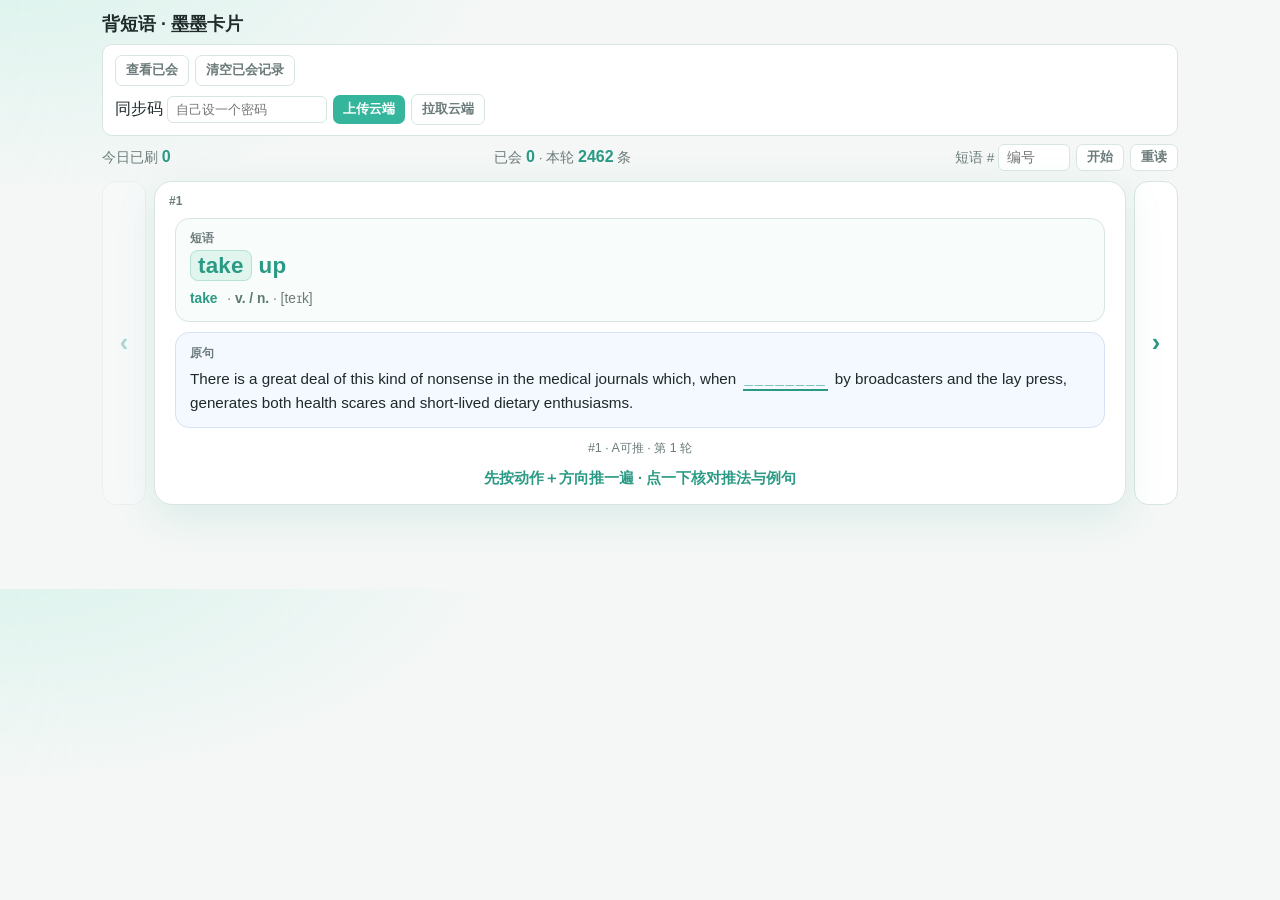
==== index.html @ bed79b13 "Make example-sentence blanks always visible and repair guide spans. Replace empty underline blanks w" ====
<!DOCTYPE html>
<html lang="zh-CN" data-layout-rev="blank-visible-v1">
<head>
<meta charset="UTF-8" />
<meta http-equiv="Cache-Control" content="no-cache, no-store, must-revalidate" />
<meta http-equiv="Pragma" content="no-cache" />
<meta name="app-layout" content="blank-visible-v1" />
<meta name="viewport" content="width=device-width, initial-scale=1" />
<title>背短语 · 墨墨卡片</title>
<style>
  :root {
    --bg: #f4f7f6;
    --card: #fff;
    --teal: #36b59d;
    --teal-dark: #2a9a85;
    --text: #1f2a2a;
    --muted: #6b7a7a;
    --line: #d7e6e1;
    --danger: #d96b5c;
    --ok-bg: #e8f6f2;
  }
  * { box-sizing: border-box; }
  body {
    margin: 0;
    font-family: "Segoe UI", "Microsoft YaHei", sans-serif;
    color: var(--text);
    background:
      radial-gradient(1000px 500px at 0% -10%, #d9f3ec 0%, transparent 50%),
      var(--bg);
  }
  .wrap { max-width: 1100px; margin: 0 auto; padding: 12px 12px 72px; }
  header { display: flex; justify-content: space-between; gap: 10px; align-items: flex-end; margin-bottom: 8px; }
  h1 { margin: 0; font-size: 1.1rem; }
  .sub { color: var(--muted); font-size: 0.8rem; margin-top: 2px; }
  .stats { text-align: right; font-size: 0.8rem; color: var(--muted); line-height: 1.4; }
  .stats b { color: var(--teal-dark); }
  .panel {
    background: var(--card);
    border: 1px solid var(--line);
    border-radius: 10px;
    padding: 10px 12px;
    margin-bottom: 8px;
  }
  .row { display: flex; flex-wrap: wrap; gap: 6px; align-items: center; }
  input[type=number] {
    width: 72px; padding: 5px 8px; border: 1px solid var(--line);
    border-radius: 6px; font-size: 0.85rem;
  }
  button {
    appearance: none; border: 0; border-radius: 7px; padding: 6px 10px;
    font-weight: 700; font-family: inherit; cursor: pointer; font-size: 0.8rem;
  }
  .btn-primary { background: var(--teal); color: #fff; }
  .btn-primary:hover { background: var(--teal-dark); }
  .btn-ghost { background: #fff; border: 1px solid var(--line); color: var(--muted); }
  .btn-danger { background: #f8e8e5; color: var(--danger); }
  .btn-ok { background: var(--teal); color: #fff; }
  .hint { color: var(--muted); font-size: 0.78rem; margin-top: 6px; line-height: 1.4; }
  .auto-bak {
    display: inline-flex; align-items: center; gap: 4px;
    font-size: 0.78rem; color: var(--muted); font-weight: 600;
  }
  .auto-bak input { width: 14px; height: 14px; accent-color: var(--teal); }
  .btn-restore {
    background: #fff; border: 1px solid var(--teal); color: var(--teal-dark);
    padding: 3px 8px; font-size: 0.75rem; border-radius: 6px; font-weight: 700;
  }

  .list { display: flex; flex-direction: column; gap: 3px; }
  .item {
    display: grid;
    grid-template-columns: 36px minmax(140px, 22%) minmax(72px, 10%) 28px 1fr;
    gap: 8px;
    align-items: center;
    background: var(--card);
    border: 1px solid var(--line);
    border-radius: 8px;
    padding: 5px 8px;
    min-height: 0;
    cursor: pointer;
  }
  .item.known-mark { background: var(--ok-bg); border-color: #b9e2d6; }
  .num { color: var(--teal-dark); font-weight: 700; font-size: 0.85rem; }
  .word-block { min-width: 0; }
  .word { font-size: 0.98rem; font-weight: 750; color: var(--teal-dark); line-height: 1.2; }
  .phonetic { color: var(--muted); font-size: 0.75rem; line-height: 1.2; margin-top: 1px; white-space: nowrap; overflow: hidden; text-overflow: ellipsis; }
  .pos {
    display: inline-block; padding: 1px 7px; border-radius: 999px;
    background: #e8f6f2; color: var(--teal-dark); font-size: 0.75rem; font-weight: 600;
    white-space: nowrap;
  }
  .meaning {
    margin: 0; padding: 4px 8px; border-radius: 6px;
    border: 1px dashed var(--line); background: #fbfdfc; color: var(--muted);
    cursor: pointer; user-select: none; font-size: 0.86rem; line-height: 1.3;
    min-height: 28px; display: flex; align-items: center;
  }
  .meaning:hover { border-color: var(--teal); }
  .meaning.open {
    border-style: solid; border-color: #f0d2a0; background: #fff8ec; color: var(--text);
    flex-direction: column; align-items: flex-start; gap: 2px;
  }
  .meaning .pos-line, .card-meaning .pos-line { display: block; line-height: 1.35; }
  .meaning .pos-v, .card-meaning .pos-v { color: #d64545; font-weight: 650; }      /* 动 红 */
  .meaning .pos-n, .card-meaning .pos-n { color: #1f9d55; font-weight: 650; }      /* 名 绿 */
  .meaning .pos-adj, .card-meaning .pos-adj { color: #c99700; font-weight: 650; }  /* 形 黄 */
  .meaning .pos-adv, .card-meaning .pos-adv { color: #6b5ce7; font-weight: 650; }  /* 副 */
  .meaning .pos-other, .card-meaning .pos-other { color: var(--text); }
  .check {
    display: flex; align-items: center; justify-content: center;
  }
  .check input { width: 16px; height: 16px; accent-color: var(--teal); cursor: pointer; margin: 0; }

  .footer-bar {
    position: fixed; left: 0; right: 0; bottom: 0;
    background: rgba(255,255,255,0.95); border-top: 1px solid var(--line);
    backdrop-filter: blur(8px); padding: 8px 12px;
  }
  .footer-inner {
    max-width: 1100px; margin: 0 auto;
    display: flex; flex-wrap: wrap; gap: 8px; align-items: center; justify-content: space-between;
  }
  .footer-inner .left { color: var(--muted); font-size: 0.82rem; }
  .footer-inner .left b { color: var(--teal-dark); }
  .empty { text-align: center; color: var(--muted); padding: 28px 12px; font-size: 0.9rem; }

  @media (max-width: 720px) {
    .item {
      grid-template-columns: 28px 1fr 28px;
      grid-template-areas:
        "num word check"
        "pos pos pos"
        "mean mean mean";
    }
    .num { grid-area: num; }
    .word-block { grid-area: word; }
    .pos { grid-area: pos; }
    .check { grid-area: check; }
    .meaning { grid-area: mean; margin-top: 2px; }
  }

  .card-mode { margin-bottom: 12px; }
  .card-top {
    display: flex; align-items: center; justify-content: space-between;
    margin-bottom: 10px; font-size: 0.85rem; color: var(--muted);
  }
  .card-top b { color: var(--teal-dark); font-size: 1rem; }
  .card-stage {
    display: grid; grid-template-columns: 44px 1fr 44px; gap: 8px; align-items: center;
  }
  .card-stage[hidden] { display: none; }
  .card-nav {
    height: 100%; min-height: 120px; border-radius: 14px; font-size: 1.6rem; line-height: 1;
    background: #fff; border: 1px solid var(--line); color: var(--teal-dark);
  }
  .card-nav:hover:not(:disabled) { border-color: var(--teal); background: var(--ok-bg); }
  .card-nav:disabled { opacity: 0.35; cursor: default; }
  .flash-card {
    background: var(--card);
    border-radius: 18px;
    border: 1px solid var(--line);
    box-shadow: 0 12px 40px rgba(42, 154, 133, 0.12);
    min-height: 280px;
    padding: 28px 16px 16px;
    display: flex; flex-direction: column; align-items: stretch; justify-content: flex-start;
    cursor: pointer; user-select: none;
    position: relative;
  }
  .phrase-card-body { width: 100%; text-align: left; padding: 8px 4px 0; display: flex; flex-direction: column; gap: 10px; }
  .card-pair-row {
    display: grid;
    grid-template-columns: 1fr;
    gap: 10px;
    align-items: stretch;
  }
  .flash-card.revealed .card-pair-row {
    grid-template-columns: minmax(0, 1fr) minmax(0, 1fr) !important;
  }
  .card-pair-en, .card-pair-zh {
    padding: 12px 14px; border-radius: 14px;
    min-width: 0;
  }
  .card-pair-en {
    background: #f8fcfa; border: 1px solid var(--line);
  }
  .card-pair-sentence .card-pair-en {
    background: #f4f8ff; border: 1px solid #d5e2f5;
  }
  .card-pair-en .label, .card-pair-zh .label {
    display: block; margin-bottom: 4px; font-size: 0.72rem; font-weight: 700;
    letter-spacing: 0.04em; color: var(--muted);
  }
  .card-phrase-en {
    font-size: clamp(1.05rem, 3.8vw, 1.4rem); font-weight: 750; color: var(--teal-dark);
    line-height: 1.45;
  }
  .card-phrase-en .phrase-line {
    margin: 0; letter-spacing: 0.01em;
    word-spacing: 0.02em;
  }
  .card-phrase-en .phrase-head {
    display: inline; padding: 2px 7px; margin: 0;
    border-radius: 8px; background: #dff5ee; border: 1px solid #b9e2d6;
  }
  .card-phrase-en .phrase-head-word { font-weight: 800; color: var(--teal-dark); }
  .card-phrase-pos {
    margin-top: 8px; font-size: 0.86rem; line-height: 1.35; color: var(--muted);
  }
  .card-phrase-pos .pos-phonetic { color: var(--muted); font-weight: 500; }
  .card-phrase-pos:empty { display: none; margin: 0; }
  .card-phrase-pos .pos-word { font-weight: 700; color: var(--teal-dark); margin-right: 6px; }
  .card-phrase-pos .pos-tag { font-weight: 600; color: #5a7a72; }
  .card-phrase-pos .pos-hint { font-weight: 500; color: var(--muted); }
  .card-pair-zh { display: none; font-size: 1.02rem; line-height: 1.5; color: var(--text); }
  .flash-card.revealed .card-pair-zh { display: block; }
  .card-phrase-zh { background: #fff8ec; border: 1px solid #f0d2a0; }
  .card-sentence-zh { background: #eef4ff; border: 1px solid #d5e2f5; }
  .card-phrase-zh p, .card-sentence-zh p, .card-phrase-tip p, .card-phrase-source p { margin: 0; }
  .card-phrase-tip {
    padding: 12px 14px; border-radius: 14px;
    font-size: 0.98rem; line-height: 1.5; color: var(--text);
    background: #f3faf6; border: 1px solid #cfe6d9;
  }
  .card-phrase-tip[hidden] { display: none; }
  .card-phrase-tip .label {
    display: block; margin-bottom: 4px; font-size: 0.72rem; font-weight: 700;
    letter-spacing: 0.04em; color: var(--muted);
  }
  .card-phrase-sub { margin-top: 2px; font-size: 0.78rem; color: var(--muted); text-align: center; }
  .card-phrase-source {
    font-size: 0.95rem; line-height: 1.55; color: var(--text);
  }
  .card-phrase-source[hidden] { display: none; }
  @media (max-width: 560px) {
    .card-pair-en, .card-pair-zh { padding: 10px; }
    .card-phrase-en { font-size: clamp(0.95rem, 3.6vw, 1.15rem); }
    .card-pair-zh { font-size: 0.95rem; }
    .flash-card.revealed .card-pair-row {
      grid-template-columns: minmax(0, 1fr) minmax(0, 1fr) !important;
      gap: 8px;
    }
  }
  .recall-blank {
    display: inline-block;
    margin: 0 3px;
    padding: 0 1px 1px;
    min-width: 4.5em;
    border-bottom: 2px solid var(--teal-dark);
    color: var(--teal-dark);
    font-weight: 700;
    letter-spacing: 0.12em;
    line-height: 1.2;
    vertical-align: baseline;
    white-space: nowrap;
  }
  .recall-phrase { color: #d64545; font-weight: 750; }
  .card-recall-mask { color: var(--muted); letter-spacing: 0.08em; font-weight: 700; }
  .flash-card.recall-say .card-hint,
  .flash-card.recall-sentence .card-hint {
    color: var(--teal-dark); font-weight: 700; font-size: 0.92rem;
  }
  .flash-card .card-num {
    position: absolute; top: 12px; left: 14px; font-size: 0.75rem; color: var(--muted); font-weight: 700;
  }
  .flash-card .card-word-head { width: 100%; margin-bottom: 0; }
  .flash-card .card-word {
    font-size: clamp(1.8rem, 6vw, 2.4rem); font-weight: 800; color: var(--teal-dark); line-height: 1.15;
  }
  .flash-card .card-phonetic { margin-top: 8px; color: var(--muted); font-size: 0.95rem; }
  .flash-card .card-pos {
    margin-top: 8px; display: inline-block; padding: 2px 10px; border-radius: 999px;
    background: #e8f6f2; color: var(--teal-dark); font-size: 0.8rem; font-weight: 600;
  }
  .flash-card .card-phrase-label {
    width: 100%; text-align: left; font-size: 0.78rem; font-weight: 700;
    letter-spacing: 0.04em; color: var(--muted); margin-bottom: 10px;
  }
  .flash-card .card-phrase-item {
    width: 100%; box-sizing: border-box;
    padding: 12px 14px; border-radius: 12px; border: 1px solid var(--line);
    background: #f8fcfa; font-size: clamp(0.95rem, 3.2vw, 1.1rem); font-weight: 650;
    color: var(--text); line-height: 1.4; text-align: left;
    display: flex; align-items: center; min-height: 100%;
  }
  .flash-card .card-hint { margin-top: 12px; font-size: 0.82rem; color: var(--muted); text-align: center; }
  .card-actions {
    display: grid; grid-template-columns: 1fr 1fr; gap: 8px; margin-top: 14px;
  }
  .card-actions[hidden] { display: none; }
  .card-actions button {
    padding: 12px 8px; border-radius: 12px; font-size: 0.85rem; border: 0;
  }
  .act-vague { background: #fff6e5; color: #b8860b; }
  .act-know { background: #e8f6f2; color: #1a7a66; }
  .card-done {
    text-align: center; padding: 32px 16px; background: var(--card);
    border: 1px dashed var(--line); border-radius: 14px; color: var(--muted);
  }
  .card-done b { display: block; color: var(--teal-dark); font-size: 1.05rem; margin-bottom: 8px; }
  .list-only { display: none !important; }
  body.list-active .list-only { display: revert; }
  body.card-active .list-only,
  body.phrase-active .list-only { display: none !important; }
  body.card-active .footer-bar { display: none !important; }
  #phraseModeBlock { display: none; margin-bottom: 12px; }
  body.phrase-active #phraseModeBlock { display: block; }
  body.phrase-active #cardModeBlock { display: none !important; }
  body.phrase-active .list-only { display: none !important; }
  body.phrase-active .footer-bar { display: none !important; }
  body.phrase-active .panel .phrase-hint { display: block; }
  body.phrase-active .panel > .row { display: none !important; }
  .phrase-hint { display: none; }
  .phrase-section-tabs { display: flex; flex-wrap: wrap; gap: 6px; margin-bottom: 10px; }
  .phrase-section-tabs button {
    padding: 6px 12px; border-radius: 999px; border: 1px solid var(--line);
    background: #fff; color: var(--muted); font-weight: 700; font-size: 0.8rem; cursor: pointer;
  }
  .phrase-section-tabs button.active {
    background: var(--teal); color: #fff; border-color: transparent;
  }
  .phrase-flash .card-word { font-size: clamp(1rem, 4vw, 1.25rem); line-height: 1.45; }
  body.phrase-active .phrase-list-panel.phrase-list-only {
    margin-top: 8px; background: var(--card); border: 1px solid var(--line);
    border-radius: 10px; padding: 12px; max-height: min(70vh, 720px); overflow-y: auto;
  }
  .phrase-list-panel h2 { margin: 0 0 8px; font-size: 0.88rem; color: var(--teal-dark); }
  .phrase-row {
    display: grid; grid-template-columns: 28px 1fr; gap: 8px; padding: 8px 4px;
    border-bottom: 1px solid #eef4f2; font-size: 0.85rem;
  }
  .phrase-row .idx { color: var(--teal-dark); font-weight: 700; }
  .phrase-row .en { font-weight: 650; }
  .phrase-row .zh { color: var(--muted); font-size: 0.76rem; margin-top: 1px; }
</style>

</head>
<body class="card-active">
<script>
(function () {
  try {
    var d = JSON.parse(localStorage.getItem("vocab_batch_v1") || "{}");
    var essay = location.hash === "#phrase" || /(?:^|[?&])mode=phrase(?:&|$)/.test(location.search || "");
    var mode = essay && d.uiMode === "phrase" ? "phrase" : "card";
    var b = document.body;
    b.classList.remove("card-active", "phrase-active", "list-active");
    if (mode === "phrase") b.classList.add("phrase-active");
    else b.classList.add("card-active");
  } catch (e) {}
})();
</script>
<div class="wrap">
  <header>
    <div>
      <h1>背短语 · 墨墨卡片</h1>
    </div>
  </header>

  <div class="panel">
    <div class="row">
      <label class="list-only">从 <input id="fromId" type="number" min="1" value="1" /></label>
      <label class="list-only">到 <input id="toId" type="number" min="1" value="1000" /></label>
      <button class="btn-ghost list-only" type="button" id="btnPrev">上一批</button>
      <button class="btn-ghost list-only" type="button" id="btnNext">下一批</button>
      <button class="btn-primary list-only" type="button" id="btnLoad">加载这批</button>
      <button class="btn-ghost list-only" type="button" id="btnRevealAll">全部显示中文</button>
      <button class="btn-ghost list-only" type="button" id="btnHideAll">全部隐藏中文</button>
      <button class="btn-ghost list-only" type="button" id="btnCheckAll">全选已会</button>
      <button class="btn-ghost" type="button" id="btnViewKnown">查看已会</button>
      <button class="btn-ghost" type="button" id="btnResetKnown">清空已会记录</button>
    </div>
    <div class="row" style="margin-top:8px;">
      <label>同步码 <input id="syncCode" type="text" placeholder="自己设一个密码" style="width:160px;padding:5px 8px;border:1px solid var(--line);border-radius:6px;" /></label>
      <button class="btn-primary" type="button" id="btnCloudUp">上传云端</button>
      <button class="btn-ghost" type="button" id="btnCloudDown">拉取云端</button>
      <span id="localSaveStatus" style="font-size:0.78rem;color:var(--teal-dark);"></span>
      <span id="syncStatus" style="font-size:0.78rem;color:var(--muted);"></span>
    </div>
    <audio id="audioPlayer" preload="none"></audio>
    <div class="hint phrase-hint">
      <b>作文短语</b>：切换上方分类查看英文与中文对照列表（① 图表 · ② 图画 · ③ 轻养生 · ④ 人生哲理 · 万能句型）。
    </div>
  </div>

  <div id="cardModeBlock" class="card-mode">
    <div class="card-top">
      <span id="dailyGoalStatus">今日已刷 <b>0</b></span>
      <span>已会 <b id="cardKnownCount">0</b> · 本轮 <b id="cardTotalCount">—</b> 条</span>
      <span class="row">
        <label>短语 # <input id="cycleJump" type="number" min="1" placeholder="编号" /></label>
        <button type="button" class="btn-ghost" id="btnCycleJump" style="padding:4px 10px;">开始</button>
        <button type="button" class="btn-ghost" id="btnCardReplay" style="padding:4px 10px;">重读</button>
      </span>
    </div>
    <div class="card-stage" id="cardStage">
    <button type="button" class="card-nav" id="btnCardPrev" title="上一个词（←）">‹</button>
    <div class="flash-card" id="cardTap">
      <span class="card-num" id="cardNum">#1</span>
      <div id="cardBody" class="phrase-card-body">
        <div class="card-pair-row card-pair-phrase">
          <div class="card-pair-en">
            <span class="label">短语</span>
            <div class="card-phrase-en" id="cardPhraseEn"></div>
            <div class="card-phrase-pos" id="cardPhrasePos"></div>
          </div>
          <div class="card-pair-zh card-phrase-zh">
            <span class="label" id="cardPhraseLabel">短语释义</span>
            <div id="cardPhraseZh"></div>
          </div>
        </div>
        <div class="card-pair-row card-pair-sentence">
          <div class="card-pair-en card-phrase-source" id="cardPhraseSource" hidden></div>
          <div class="card-pair-zh card-sentence-zh">
            <span class="label">整句意思</span>
            <p id="cardSentenceZh"></p>
          </div>
        </div>
        <div class="card-phrase-tip" id="cardPhraseTipWrap" hidden>
          <span class="label" id="cardPhraseTipLabel">推法</span>
          <p id="cardPhraseTip"></p>
        </div>
        <div class="card-phrase-sub" id="cardPhraseSub"></div>
      </div>
      <div class="card-hint" id="cardHint">点击卡片 · 显示释义</div>
    </div>
    <button type="button" class="card-nav" id="btnCardNext" title="下一个词（→）">›</button>
    </div>
    <div class="card-actions" id="cardActions" hidden>
      <button type="button" class="act-vague" data-card-act="vague">熟悉</button>
      <button type="button" class="act-know" data-card-act="know">认识</button>
    </div>
    <div class="card-done" id="cardDone" hidden>
      <b>全部短语都认识了</b>
      <span id="cardDoneText"></span>
    </div>
  </div>

  <div id="phraseModeBlock">
    <div class="phrase-section-tabs" id="phSectionTabs">
      <button type="button" data-section="1" class="active">① 图表描述</button>
      <button type="button" data-section="2">② 图画描写</button>
      <button type="button" data-section="3">③ 轻养生</button>
      <button type="button" data-section="4">④ 人生哲理</button>
      <button type="button" data-section="5">万能句型</button>
    </div>
    <div class="phrase-list-panel phrase-list-only">
      <h2 id="phListTitle">① 图表描述 · 短语</h2>
      <div id="phPhraseList"></div>
    </div>
  </div>

  <div class="list list-only" id="list"></div>
  <div class="empty list-only" id="empty" style="display:none;">这批没有可背的词（可能都已删除）。换一批或点「查看已会」。</div>
</div>

<div class="footer-bar">
  <div class="footer-inner">
    <div class="left" id="footerInfo">本批已勾选 <b>0</b> 个</div>
    <div class="row">
      <button class="btn-danger" type="button" id="btnDelete">删除已勾选</button>
    </div>
  </div>
</div>

<script src="word-collocations.js?v=colloc-20261106b"></script>
<script src="phrase-guide.js?v=blank-visible-03a2"></script>
<script src="phrase-study.js?v=pair-rows-v2"></script>
<script>
const ALL_WORDS = [{"id": 1, "word": "abandon", "phonetic": "[aˈbændan]", "pos": "v.", "meaning": "[动]抛弃；放弃；中止"}, {"id": 2, "word": "abandoned", "phonetic": "[aˈbændand]", "pos": "adj. / v.", "meaning": "[形]被遗弃了的；放纵不羁的；[动] 遗弃；抛弃； “abandon”的过去式和过去分词"}, {"id": 3, "word": "abandonment", "phonetic": "[aˈbændanmant]", "pos": "n.", "meaning": "[名]放弃；抛弃；放纵"}, {"id": 4, "word": "abbreviation", "phonetic": "[aˌbri:viˈeɪʃ(a)n]", "pos": "n.", "meaning": "[名]缩写；缩略"}, {"id": 5, "word": "abdicate", "phonetic": "[ˈæbdɪkeɪt]", "pos": "v.", "meaning": "[动] 退位；失职"}, {"id": 6, "word": "abdomen", "phonetic": "[ˈæbdaman]", "pos": "n.", "meaning": "[名] 腹部。"}, {"id": 7, "word": "abide", "phonetic": "[aˈbaɪd]", "pos": "v.", "meaning": "[动]遵守；忍受；居住；逗留"}, {"id": 8, "word": "abiding", "phonetic": "[aˈbaɪdɪŋ]", "pos": "adj.", "meaning": "[形]持久不变的"}, {"id": 9, "word": "abnormal", "phonetic": "[æbˈn0:rm(a)l]", "pos": "adj.", "meaning": "[形]不正常的。"}, {"id": 10, "word": "abnormality", "phonetic": "[ˌæbn0:rˈmælati]", "pos": "n.", "meaning": "[名]变态；异常；畸形"}, {"id": 11, "word": "aboard", "phonetic": "[aˈb0:rd]", "pos": "adv. / prep.", "meaning": "[副]在（船、车、飞机）上；[介]在（船、车、飞机）上"}, {"id": 12, "word": "abolish", "phonetic": "[aˈbɑ:lɪʃ]", "pos": "v.", "meaning": "[动]取消；废除；废止"}, {"id": 13, "word": "abolition", "phonetic": "[ˌæbaˈlɪʃ(a)n]", "pos": "n.", "meaning": "[名]废除；废止；取消。"}, {"id": 14, "word": "abound", "phonetic": "[aˈba℃nd]", "pos": "v.", "meaning": "[动]大量存在；有许多"}, {"id": 15, "word": "abroad", "phonetic": "[aˈbr0:d]", "pos": "adv.", "meaning": "[副]在国外；出国"}, {"id": 16, "word": "abrupt", "phonetic": "[aˈbrΛpt]", "pos": "adj.", "meaning": "[形]突然的；唐突的；粗鲁无礼的；不连贯的；陡峭的"}, {"id": 17, "word": "abruption", "phonetic": "[aˈbrΛpʃan]", "pos": "n.", "meaning": "[名]突然分离；分裂；断裂"}, {"id": 18, "word": "absence", "phonetic": "[ˈæbsans]", "pos": "n.", "meaning": "[名]缺席；缺乏"}, {"id": 19, "word": "absent", "phonetic": "[ˈæbsant]", "pos": "adj. / v.", "meaning": "[形]缺席的；[动]缺席；不参加"}, {"id": 20, "word": "absolute", "phonetic": "[ˈæbsalu:t]", "pos": "adj.", "meaning": "[形]完全的；绝对的"}, {"id": 21, "word": "absolutely", "phonetic": "[ˌæbsaˈlu:tli]", "pos": "adv.", "meaning": "[副]绝对地；完全地"}, {"id": 22, "word": "absolutist", "phonetic": "[ˈæbsalu:tɪst]", "pos": "n.", "meaning": "[名]绝对论者；专制主义者"}, {"id": 23, "word": "absorbent", "phonetic": "[abˈz0:rbant]", "pos": "adj.", "meaning": "[形] 易吸收（液体等）的"}, {"id": 24, "word": "absorbing", "phonetic": "[abˈz0:rbɪŋ]", "pos": "adj. / v.", "meaning": "[形] 吸引人的；非常有趣的；[动] 吸收；吸引； “absorb”的现在分词"}, {"id": 25, "word": "absorption", "phonetic": "[abˈz0:rpʃ(a)n]", "pos": "n.", "meaning": "[名] 吸收；专注；合并。"}, {"id": 26, "word": "abstract", "phonetic": "[ˈæbstrækt]", "pos": "adj. / v. / n.", "meaning": "[形]抽象的；非具体的；深奥的；[动]提取；抽取；作摘要；[名]摘要；概要；抽象派艺术作品"}, {"id": 27, "word": "abstraction", "phonetic": "[æbˈstrækʃ(a)n]", "pos": "n.", "meaning": "[名]抽象；心不在焉"}, {"id": 28, "word": "absurd", "phonetic": "[abˈs3:rd]", "pos": "adj. / n.", "meaning": "[形]荒唐的；荒唐可笑的；[名] 荒诞的事物。"}, {"id": 29, "word": "absurdism", "phonetic": "[abˈs3:rdɪzam]", "pos": "n.", "meaning": "[名] 荒诞主义。"}, {"id": 30, "word": "absurdity", "phonetic": "[abˈs3:rdati]", "pos": "n.", "meaning": "[名]荒谬；谬论；荒唐"}, {"id": 31, "word": "abundant", "phonetic": "[aˈbΛndant]", "pos": "adj.", "meaning": "[形]丰富的；充裕的"}, {"id": 32, "word": "abuse", "phonetic": "[aˈbju:s]", "pos": "v. / n.", "meaning": "[动]滥用；虐待；辱骂；[名]滥用；虐待；辱骂。"}, {"id": 33, "word": "abusive", "phonetic": "[aˈbju:sɪv]", "pos": "adj.", "meaning": "[形] 辱骂的；虐待的；滥用的"}, {"id": 34, "word": "academia", "phonetic": "[ˌækaˈdi:mia]", "pos": "n.", "meaning": "[名]学术界；学术环境。"}, {"id": 35, "word": "academic", "phonetic": "[ˌækaˈdemɪk]", "pos": "adj. / n.", "meaning": "[形]学院的；学术的；[名]大学教师；学者"}, {"id": 36, "word": "academy", "phonetic": "[aˈkædami]", "pos": "n.", "meaning": "[名]学院；研究院；专科院校"}, {"id": 37, "word": "accelerate", "phonetic": "[akˈselareɪt]", "pos": "v.", "meaning": "[动]加速；加快"}, {"id": 38, "word": "accent", "phonetic": "[ˈæksent]", "pos": "n. / v.", "meaning": "[名] 口音；腔调；[动]强调；重读"}, {"id": 39, "word": "acceptance", "phonetic": "[akˈseptans]", "pos": "n.", "meaning": "[名]接受；认可"}, {"id": 40, "word": "access", "phonetic": "[ˈækses]", "pos": "n. / v.", "meaning": "[名]进入；通道；接触（的机会或权利）；[动]接近；使用；获取"}, {"id": 41, "word": "accessibility", "phonetic": "[akˌsesaˈbɪlati]", "pos": "n.", "meaning": "[名]可及性；可达性；易接近"}, {"id": 42, "word": "accessible", "phonetic": "[akˈsesab(a)l]", "pos": "adj.", "meaning": "[形] 易接近的；可进入的；可使用的；简单易懂的"}, {"id": 43, "word": "accessory", "phonetic": "[akˈsesari]", "pos": "n. / adj.", "meaning": "[名]配件；附件；从犯；[形] 附属的"}, {"id": 44, "word": "accident", "phonetic": "[ˈæksɪd(a)nt]", "pos": "n.", "meaning": "[名]意外；事故；意外事件"}, {"id": 45, "word": "acclaim", "phonetic": "[aˈkleɪm]", "pos": "n. / v.", "meaning": "[名]赞扬；欢呼；[动]称赞；欢呼"}, {"id": 46, "word": "acclimation", "phonetic": "[ˌæklaˈmeɪʃ(a)n]", "pos": "n.", "meaning": "[名] 适应"}, {"id": 47, "word": "accommodate", "phonetic": "[aˈkɑ:madeɪt]", "pos": "v.", "meaning": "[动]容纳；为……提供住宿；适应"}, {"id": 48, "word": "accommodating", "phonetic": "[aˈkɑ:madeɪtɪŋ]", "pos": "adj. / v.", "meaning": "[形]乐于助人的；随和的；[动]为某人提供住宿；容纳；适应； “accommodate”的现在分词"}, {"id": 49, "word": "accommodation", "phonetic": "[aˌkɑ:maˈdeɪʃ(a)n]", "pos": "n.", "meaning": "[名]住处； 工作场所；停留处；膳宿；（交通工具内的）空间"}, {"id": 50, "word": "accommodations", "phonetic": "[akDmaˈdeɪʃ(a)nz]", "pos": "n.", "meaning": "[名]居住设施；膳宿；[名]住处；住所；适应；和解；调和； “accommodation”的复数"}, {"id": 51, "word": "accompaniment", "phonetic": "[aˈkΛmpanimant]", "pos": "n.", "meaning": "[名]伴随物；伴奏"}, {"id": 52, "word": "accompany", "phonetic": "[aˈkΛmpani]", "pos": "v.", "meaning": "[动] 陪伴；伴随；为     伴奏"}, {"id": 53, "word": "accomplish", "phonetic": "[aˈkɑ:mplɪʃ]", "pos": "v.", "meaning": "[动]完成；实现"}, {"id": 54, "word": "accomplished", "phonetic": "[aˈkɑ:mplɪʃt]", "pos": "adj. / v.", "meaning": "[形]技艺高超的；完成的；熟练的 [动] 完成；实现； “accomplish”的过去式和过去分词"}, {"id": 55, "word": "accomplishment", "phonetic": "[aˈkɑ:mplɪʃmant]", "pos": "n.", "meaning": "[名]成就；完成"}, {"id": 56, "word": "accord", "phonetic": "[aˈk0:rd]", "pos": "v. / n.", "meaning": "[动]符合； 一致；给予；[名]协议；条约；协调"}, {"id": 57, "word": "accordance", "phonetic": "[aˈk0:rd(a)ns]", "pos": "n.", "meaning": "[名]一致；符合"}, {"id": 58, "word": "according to", "phonetic": "[aˈk0:rdɪŋ tu]", "pos": "prep.", "meaning": "[介]根据；按照"}, {"id": 59, "word": "accordingly", "phonetic": "[aˈk0:rdɪŋli]", "pos": "adv.", "meaning": "[副] 因此；相应地"}, {"id": 60, "word": "account", "phonetic": "[aˈka℃nt]", "pos": "n. / v.", "meaning": "[名]账户；叙述；账目；[动]说明；占"}, {"id": 61, "word": "accountability", "phonetic": "[aˌka℃ntaˈbɪlati]", "pos": "n.", "meaning": "[名]责任；义务"}, {"id": 62, "word": "accountable", "phonetic": "[aˈka℃ntab(a)l]", "pos": "adj.", "meaning": "[形]负有责任的；应作解释的"}, {"id": 63, "word": "accountant", "phonetic": "[aˈka℃ntant]", "pos": "n.", "meaning": "[名]会计；会计师"}, {"id": 64, "word": "accrue", "phonetic": "[aˈkru]", "pos": "v.", "meaning": "[动] 自然增加；积累"}, {"id": 65, "word": "accumulate", "phonetic": "[aˈkju:mjaleɪt]", "pos": "v.", "meaning": "[动]积累"}, {"id": 66, "word": "accumulation", "phonetic": "[aˌkju:mjaˈleɪʃ(a)n]", "pos": "n.", "meaning": "[名]积累；累积物"}, {"id": 67, "word": "accumulative", "phonetic": "[aˈkju:mjalatɪv]", "pos": "adj.", "meaning": "[形]累积的"}, {"id": 68, "word": "accuracy", "phonetic": "[ˈækjarasi]", "pos": "n.", "meaning": "[名]精确性；准确度"}, {"id": 69, "word": "accurate", "phonetic": "[ˈækjarat]", "pos": "adj.", "meaning": "[形]精确的； 无误的"}, {"id": 70, "word": "accusation", "phonetic": "[ˌækjuˈzeɪʃ(a)n]", "pos": "n.", "meaning": "[名]控告；起诉；指控"}, {"id": 71, "word": "accusatory", "phonetic": "[aˈkju:zat0:ri]", "pos": "adj.", "meaning": "[形] 非难的；控诉的；责问的"}, {"id": 72, "word": "accuse", "phonetic": "[aˈkju:z]", "pos": "v.", "meaning": "[动]指控；指责"}, {"id": 73, "word": "accused", "phonetic": "[aˈkju:zd]", "pos": "v. / n.", "meaning": "[动] 指控；指责； “accuse”的过去式和过去分词；[名]被告"}, {"id": 74, "word": "accuser", "phonetic": "[aˈkju:zar]", "pos": "n.", "meaning": "[名] 原告"}, {"id": 75, "word": "accustom", "phonetic": "[aˈkΛstam]", "pos": "v.", "meaning": "[动]使习惯；习惯于"}, {"id": 76, "word": "ace", "phonetic": "[eɪs]", "pos": "n. / adj. / v.", "meaning": "[名] 幺点；好手； 高手；发球得分[形]一流的；卓越的；[动]发球得分;在考试中取得好成绩"}, {"id": 77, "word": "ache", "phonetic": "[eɪk]", "pos": "n. / v.", "meaning": "[名]疼痛；隐痛；渴望；[动]疼痛；隐痛"}, {"id": 78, "word": "achieve", "phonetic": "[aˈtʃi:v]", "pos": "v.", "meaning": "[动]完成；实现；达到；获得"}, {"id": 79, "word": "acid", "phonetic": "[ˈæsɪd]", "pos": "adj. / n.", "meaning": "[形]酸的；酸性的；刻薄的；[名] 酸"}, {"id": 80, "word": "acknowledge", "phonetic": "[akˈnɑ:lɪd3]", "pos": "v.", "meaning": "[动]承认；认可；告知收到；答谢"}, {"id": 81, "word": "acknowledged", "phonetic": "[akˈnɑ:lɪd3d]", "pos": "adj. / v.", "meaning": "[形]公认的；[动]承认；表明已收到；答谢；；“acknowledge”的过去式和过去分词"}, {"id": 82, "word": "acknowledgement", "phonetic": "[akˈnɑ:lɪd3mant]", "pos": "n.", "meaning": "[名]承认；感谢；致谢"}, {"id": 83, "word": "acknowledgment", "phonetic": "[ækˈnɑ:lɪd3mant]", "pos": "n.", "meaning": "[名]承认；感谢；致谢"}, {"id": 84, "word": "acquaint", "phonetic": "[aˈkweɪnt]", "pos": "v.", "meaning": "[动]使熟悉；使相识"}, {"id": 85, "word": "acquaintance", "phonetic": "[aˈkweɪntans]", "pos": "n.", "meaning": "[名]认识的人；相识"}, {"id": 86, "word": "acquire", "phonetic": "[aˈkwaɪar]", "pos": "v.", "meaning": "[动]获得；得到；学会"}, {"id": 87, "word": "acquisition", "phonetic": "[ˌækwɪˈzɪʃ(a)n]", "pos": "n.", "meaning": "[名]获得；得到的东西；收购"}, {"id": 88, "word": "acre", "phonetic": "[ˈeɪkar]", "pos": "n.", "meaning": "[名] 英亩"}, {"id": 89, "word": "across", "phonetic": "[aˈkr0:s]", "pos": "adv. / prep.", "meaning": "[副]横过；穿过；越过；在对面[介] 穿过；横过；在     对面"}, {"id": 90, "word": "act", "phonetic": "[ækt]", "pos": "v. / n.", "meaning": "[动]行动；表现；演戏；[名]行动；装模作样；（戏）幕；法令"}, {"id": 91, "word": "activate", "phonetic": "[ˈæktɪveɪt]", "pos": "v.", "meaning": "[动]激活；使活动；使活化"}, {"id": 92, "word": "activation", "phonetic": "[ˌæktɪˈveɪʃ(a)n]", "pos": "n.", "meaning": "[名]激活；活化"}, {"id": 93, "word": "active", "phonetic": "[ˈæktɪv]", "pos": "adj.", "meaning": "[形]积极的；活跃的；主动的"}, {"id": 94, "word": "actively", "phonetic": "[ˈæktɪvli]", "pos": "adv.", "meaning": "[副]积极地；活跃地"}, {"id": 95, "word": "activist", "phonetic": "[ˈæktɪvɪst]", "pos": "n.", "meaning": "[名]积极分子；活跃分子"}, {"id": 96, "word": "activity", "phonetic": "[ækˈtɪvati]", "pos": "n.", "meaning": "[名]活动；活跃"}, {"id": 97, "word": "actor", "phonetic": "[ˈæktar]", "pos": "n.", "meaning": "[名]演员；男演员"}, {"id": 98, "word": "actress", "phonetic": "[ˈæktras]", "pos": "n.", "meaning": "[名]女演员"}, {"id": 99, "word": "actual", "phonetic": "[ˈæktʃual]", "pos": "adj.", "meaning": "[形] 真实的；实际的"}, {"id": 100, "word": "actually", "phonetic": "[ˈæktʃuali]", "pos": "adv.", "meaning": "[副]事实上；实际上；竟然"}, {"id": 101, "word": "acute", "phonetic": "[aˈkju:t]", "pos": "adj.", "meaning": "[形]敏锐的；灵敏的；急性的；严重的；成锐角的"}, {"id": 102, "word": "adapt", "phonetic": "[aˈdæpt]", "pos": "v.", "meaning": "[动]适应；改编"}, {"id": 103, "word": "adaptable", "phonetic": "[aˈdæptab(a)l]", "pos": "adj.", "meaning": "[形]能适应的；可适用的"}, {"id": 104, "word": "adaptation", "phonetic": "[ˌædæpˈteɪʃ(a)n]", "pos": "n.", "meaning": "[名]适应；改编的作品"}, {"id": 105, "word": "addict", "phonetic": "[ˈædɪkt]", "pos": "n.", "meaning": "[名]瘾君子； 入迷的人"}, {"id": 106, "word": "addicted", "phonetic": "[aˈdɪktɪd]", "pos": "adj.", "meaning": "[形]上瘾了的； 入了迷的"}, {"id": 107, "word": "addiction", "phonetic": "[aˈdɪkʃ(a)n]", "pos": "n.", "meaning": "[名]成瘾；沉溺；嗜好"}, {"id": 108, "word": "addictive", "phonetic": "[aˈdɪktɪv]", "pos": "adj.", "meaning": "[形]使人上瘾的"}, {"id": 109, "word": "addition", "phonetic": "[aˈdɪʃ(a)n]", "pos": "n.", "meaning": "[名]增加；加法；附加物"}, {"id": 110, "word": "additional", "phonetic": "[aˈdɪʃan(a)l]", "pos": "adj.", "meaning": "[形] 附加的；额外的"}, {"id": 111, "word": "address", "phonetic": "[aˈdres]", "pos": "n. / v.", "meaning": "[名]地址；演讲；[动] 向     讲话；提出；解决"}, {"id": 112, "word": "addressee", "phonetic": "[ˌædreˈsi]", "pos": "n.", "meaning": "[名] 收信人；收件人"}, {"id": 113, "word": "adequate", "phonetic": "[ˈædɪkwat]", "pos": "adj.", "meaning": "[形]足够的；尚可的"}, {"id": 114, "word": "adhere", "phonetic": "[adˈhɪr]", "pos": "v.", "meaning": "[动]黏附；附着；坚持"}, {"id": 115, "word": "adherence", "phonetic": "[adˈhɪrans]", "pos": "n.", "meaning": "[名]黏附；坚持；遵守"}, {"id": 116, "word": "adherent", "phonetic": "[adˈhɪrant]", "pos": "n. / adj.", "meaning": "[名]拥护者；信徒；[形]黏附     的"}, {"id": 117, "word": "adjacency", "phonetic": "[aˈd3eɪsansi]", "pos": "n.", "meaning": "[名] 毗邻；邻近"}, {"id": 118, "word": "adjacent", "phonetic": "[aˈd3eɪs(a)nt]", "pos": "adj.", "meaning": "[形]相邻的；邻近的"}, {"id": 119, "word": "adjective", "phonetic": "[ˈæd3ɪktɪv]", "pos": "adj. / n.", "meaning": "[形] 形容词的；[名] 形容词"}, {"id": 120, "word": "adjustment", "phonetic": "[aˈd3Λstmant]", "pos": "n.", "meaning": "[名]调整；调节；适应"}, {"id": 121, "word": "administer", "phonetic": "[adˈmɪnɪstar]", "pos": "v.", "meaning": "[动]管理；执行；实施；给予（药物或治疗）"}, {"id": 122, "word": "administration", "phonetic": "[ədˌmɪnɪˈstreɪʃ(ə)n]", "pos": "n.", "meaning": "[名]管理； 行政"}, {"id": 123, "word": "admirable", "phonetic": "[ˈædmərəb(ə)l]", "pos": "adj.", "meaning": "[形]令人钦佩的；令人赞赏的"}, {"id": 124, "word": "admire", "phonetic": "[ədˈmaɪər]", "pos": "v.", "meaning": "[动]钦佩；赞赏"}, {"id": 125, "word": "admirer", "phonetic": "[ədˈmaɪərər]", "pos": "n.", "meaning": "[名]钦佩者；赞赏者；爱慕者"}, {"id": 126, "word": "admiring", "phonetic": "[ədˈmaɪərɪŋ]", "pos": "adj. / v.", "meaning": "[形]赞赏的；羡慕的；赞美的；[动]钦佩；赞赏，“admire”的现在分词"}, {"id": 127, "word": "admission", "phonetic": "[ədˈmɪʃ(ə)n]", "pos": "n.", "meaning": "[名]允许进入；承认"}, {"id": 128, "word": "admit", "phonetic": "[ədˈmɪt]", "pos": "v.", "meaning": "[动]承认；允许进入"}, {"id": 129, "word": "adolescent", "phonetic": "[ˌædəˈles(ə)nt]", "pos": "n. / adj.", "meaning": "[名]青少年；[形]青少年的；青春期的"}, {"id": 130, "word": "adopt", "phonetic": "[əˈdɑ:pt]", "pos": "v.", "meaning": "[动]收养；采用；采纳；正确通过"}, {"id": 131, "word": "adoption", "phonetic": "[əˈdɑ:pʃ(ə)n]", "pos": "n.", "meaning": "[名]采用；采纳；收养"}, {"id": 132, "word": "adoptive", "phonetic": "[əˈdɑ:ptɪv]", "pos": "adj.", "meaning": "[形] 收养的；过继的"}, {"id": 133, "word": "adoration", "phonetic": "[ˌædəˈreɪʃ(ə)n]", "pos": "n.", "meaning": "[名] 崇拜；爱慕"}, {"id": 134, "word": "adore", "phonetic": "[əˈdɔ:r]", "pos": "v.", "meaning": "[动]爱慕；敬慕；崇拜"}, {"id": 135, "word": "adoring", "phonetic": "[əˈdɔ:rɪŋ]", "pos": "adj. / v.", "meaning": "[形]爱慕的；敬慕的；崇拜的；[动]爱慕；敬慕；崇拜； “adore”的现在分词"}, {"id": 136, "word": "adorn", "phonetic": "[əˈdɔ:rn]", "pos": "v.", "meaning": "[动]装饰；佩戴；使美观"}, {"id": 137, "word": "adornment", "phonetic": "[əˈdɔ:rnmənt]", "pos": "n.", "meaning": "[名]装饰；装饰品"}, {"id": 138, "word": "adult", "phonetic": "[əˈdʌlt]", "pos": "n. / adj.", "meaning": "[名] 成人；[形]成年的"}, {"id": 139, "word": "advance", "phonetic": "[ədˈvæns]", "pos": "n. / v. / adj.", "meaning": "[名]发展；进步；提前；[动] 前进，发展；提前；[形]预先的；在前的"}, {"id": 140, "word": "advanced", "phonetic": "[ədˈvænst]", "pos": "adj. / v.", "meaning": "[形]先进的； 高级的；[动] 前进，提前；“advance”的过去式和过去分词"}, {"id": 141, "word": "advancement", "phonetic": "[ədˈvænsmənt]", "pos": "n.", "meaning": "[名]进步；提高；晋升"}, {"id": 142, "word": "advantage", "phonetic": "[ədˈvæntɪdʒ]", "pos": "n.", "meaning": "[名]优势；好处；有利条件"}, {"id": 143, "word": "advent", "phonetic": "[ˈædvent]", "pos": "n.", "meaning": "[名]到来；出现"}, {"id": 144, "word": "adventure", "phonetic": "[ədˈventʃər]", "pos": "n. / v.", "meaning": "[名] 冒险；奇遇；[动] 冒险"}, {"id": 145, "word": "adventurer", "phonetic": "[ədˈventʃərər]", "pos": "n.", "meaning": "[名] 冒险者；冒险家"}, {"id": 146, "word": "adventurous", "phonetic": "[ədˈventʃərəs]", "pos": "adj.", "meaning": "[形]有冒险精神的；敢于创新的"}, {"id": 147, "word": "adverb", "phonetic": "[ˈædvɜ:rb]", "pos": "n.", "meaning": "[名]副词"}, {"id": 148, "word": "adversarial", "phonetic": "[ˌædvərˈseriəl]", "pos": "adj.", "meaning": "[形]对立的；敌对的"}, {"id": 149, "word": "adverse", "phonetic": "[ədˈvɜ:rs]", "pos": "adj.", "meaning": "[形]不利的；有害的；相反的；敌对的"}, {"id": 150, "word": "advertise", "phonetic": "[ˈædvərtaɪz]", "pos": "v.", "meaning": "[动]做广告；登广告"}, {"id": 151, "word": "advertisement", "phonetic": "[ˌædvərˈtaɪzmənt]", "pos": "n.", "meaning": "[名]广告"}, {"id": 152, "word": "advertiser", "phonetic": "[ˈædvərtaɪzər]", "pos": "n.", "meaning": "[名]登广告者；广告商"}, {"id": 153, "word": "advertising", "phonetic": "[ˈædvərtaɪzɪŋ]", "pos": "n. / v.", "meaning": "[名]做广告； 广告业； 广告活动；[动] 做广告；登广告；“advertise”的现在分词"}, {"id": 154, "word": "advice", "phonetic": "[ədˈvaɪs]", "pos": "n.", "meaning": "[名]建议；意见"}, {"id": 155, "word": "advisability", "phonetic": "[ədˌvaɪzəˈbɪləti]", "pos": "n.", "meaning": "[名] 明智；可取性"}, {"id": 156, "word": "advisable", "phonetic": "[ədˈvaɪzəb(ə)l]", "pos": "adj.", "meaning": "[形] 明智的；可取的"}, {"id": 157, "word": "advise", "phonetic": "[ədˈvaɪz]", "pos": "v.", "meaning": "[动] 向     提出建议，劝告，通知"}, {"id": 158, "word": "advisory", "phonetic": "[ədˈvaɪzəri]", "pos": "adj. / n.", "meaning": "[形]劝告的；顾问的；咨询的；[名]公告；警告"}, {"id": 159, "word": "advocate", "phonetic": "[ˈædvəkeɪt]", "pos": "v. / n.", "meaning": "[动]提倡；主张；[名]提倡者；拥护者；辩护律师"}, {"id": 160, "word": "aerial", "phonetic": "[ˈeriəl]", "pos": "adj. / n.", "meaning": "[形]空气的；空中的；[名] 天线"}, {"id": 161, "word": "aeroplane", "phonetic": "[ˈerəpleɪn]", "pos": "n.", "meaning": "[名] 飞机"}, {"id": 162, "word": "aesthetic", "phonetic": "[esˈθetɪk]", "pos": "adj.", "meaning": "[形]审美的；美学的"}, {"id": 163, "word": "aesthetics", "phonetic": "[esˈθetɪks]", "pos": "n.", "meaning": "[名]美学；审美学"}, {"id": 164, "word": "affair", "phonetic": "[əˈfer]", "pos": "n.", "meaning": "[名]事务；事件；暧昧关系"}, {"id": 165, "word": "affect", "phonetic": "[əˈfekt]", "pos": "v.", "meaning": "[动]影响；感动；假装"}, {"id": 166, "word": "affecting", "phonetic": "[əˈfektɪŋ]", "pos": "adj. / v.", "meaning": "[形]感人的；动人的；[动] 影响；  “affect”的现在分词"}, {"id": 167, "word": "affection", "phonetic": "[aˈfekʃ(a)n]", "pos": "n.", "meaning": "[名]钟爱；喜爱"}, {"id": 168, "word": "affectionate", "phonetic": "[aˈfekʃanat]", "pos": "adj.", "meaning": "[形] 挚爱的；有深厚感情的；充满深情的"}, {"id": 169, "word": "affiliate", "phonetic": "[aˈfɪlieɪt]", "pos": "v. / n.", "meaning": "[动]隶属于；并入；加入；[名]分公司；附属机构"}, {"id": 170, "word": "affiliation", "phonetic": "[aˌfɪliˈeɪʃ(a)n]", "pos": "n.", "meaning": "[名]加入，联系，从属关系"}, {"id": 171, "word": "affirm", "phonetic": "[aˈf3:rm]", "pos": "v.", "meaning": "[动] 断言，肯定，证实"}, {"id": 172, "word": "affirmation", "phonetic": "[ˌæfarˈmeɪʃ(a)n]", "pos": "n.", "meaning": "[名] 肯定，确认，证实"}, {"id": 173, "word": "affirmative", "phonetic": "[aˈf3:rmatɪv]", "pos": "adj.", "meaning": "[形] 肯定的；赞成的"}, {"id": 174, "word": "affluence", "phonetic": "[ˈæfluans]", "pos": "n.", "meaning": "[名]富裕；丰富"}, {"id": 175, "word": "affluent", "phonetic": "[ˈæfluant]", "pos": "adj.", "meaning": "[形]富裕的；丰富的；富足的"}, {"id": 176, "word": "afford", "phonetic": "[aˈf0:rd]", "pos": "v.", "meaning": "[动] 买得起；担负得起；有时间做；给予"}, {"id": 177, "word": "affordable", "phonetic": "[aˈf0:rdab(a)l]", "pos": "adj.", "meaning": "[形] 支付得起的"}, {"id": 178, "word": "afloat", "phonetic": "[aˈfla℃t]", "pos": "adj. / adv.", "meaning": "[形]在水上漂浮；有偿债能力；[副]在水上漂浮；有偿债能力"}, {"id": 179, "word": "afraid", "phonetic": "[aˈfreɪd]", "pos": "adj.", "meaning": "[形] 害怕的"}, {"id": 180, "word": "after", "phonetic": "[ˈæftar]", "pos": "adv. / prep.", "meaning": "[副]后来；以后；[介]尽管；仅次于；在     之后；仿照"}, {"id": 181, "word": "aftermath", "phonetic": "[ˈæftarmæθ]", "pos": "n.", "meaning": "[名]   （不幸事件的）后果"}, {"id": 182, "word": "against", "phonetic": "[aˈɡenst]", "pos": "prep.", "meaning": "[介]对着；与     相反；反对；违反；倚着；碰"}, {"id": 183, "word": "aged", "phonetic": "[eɪd3d]", "pos": "adj. / v.", "meaning": "[形] 有     岁的；很老的；[动] 变老； “age”的过去式和过去分词"}, {"id": 184, "word": "ageing", "phonetic": "[ˈeɪd3ɪŋ]", "pos": "n. / adj. / v.", "meaning": "[名]变老； 老化；[形]变老的； 老化的；[动] 变老； “age”的现在分词"}, {"id": 185, "word": "agency", "phonetic": "[ˈeɪd3ansi]", "pos": "n.", "meaning": "[名]机构，局；代理处"}, {"id": 186, "word": "agenda", "phonetic": "[aˈd3enda]", "pos": "n.", "meaning": "[名]议程；议事日程，不为人所知的意图"}, {"id": 187, "word": "agent", "phonetic": "[ˈeɪd3ant]", "pos": "n.", "meaning": "[名]代理人；经纪人，动因，特工，（药）剂"}, {"id": 188, "word": "aggravate", "phonetic": "[ˈæɡraveɪt]", "pos": "v.", "meaning": "[动]加剧；使恶化；激怒"}, {"id": 189, "word": "aggravation", "phonetic": "[ˌæɡraˈveɪʃ(a)n]", "pos": "n.", "meaning": "[名]加重；恶化；激怒"}, {"id": 190, "word": "aggregate", "phonetic": "[ˈæɡrɪɡat]", "pos": "n. / adj. / v.", "meaning": "[名]总计，集合体；[形]合计的；总的；[动]   （使）聚集；聚合；总计为"}, {"id": 191, "word": "aggregation", "phonetic": "[ˌæɡrɪˈɡeɪʃ(a)n]", "pos": "n.", "meaning": "[名]  聚集；集合；集合体"}, {"id": 192, "word": "aggressive", "phonetic": "[aˈɡresɪv]", "pos": "adj.", "meaning": "[形]侵略性的；  攻击性的；有进取心的"}, {"id": 193, "word": "aggressiveness", "phonetic": "[aˈɡresɪvnas]", "pos": "n.", "meaning": "[名]进攻性；侵略性；积极进取"}, {"id": 194, "word": "aggressor", "phonetic": "[aˈɡresar]", "pos": "n.", "meaning": "[名]侵略者；挑衅者"}, {"id": 195, "word": "agile", "phonetic": "[ˈæd3(a)l]", "pos": "adj.", "meaning": "[形]敏捷的；灵活的"}, {"id": 196, "word": "aging", "phonetic": "[ˈeɪd3ɪŋ]", "pos": "n. / adj. / v.", "meaning": "[名]变老； 老化；[形]变老的； 老化的；[动] 变老； “age”的现在分词"}, {"id": 197, "word": "agitate", "phonetic": "[ˈæd3ɪteɪt]", "pos": "v.", "meaning": "[动]搅动； 鼓动；使焦虑"}, {"id": 198, "word": "agitated", "phonetic": "[ˈæd3ɪteɪtɪd]", "pos": "adj. / v.", "meaning": "[形] 焦虑不安的；激动的；[动] 搅动； 鼓动；使焦虑； “agitate”的过去怯和过去分词"}, {"id": 199, "word": "agitation", "phonetic": "[ˌæd3ɪˈteɪʃ(a)n]", "pos": "n.", "meaning": "[名]搅动；煽动；激动；不安"}, {"id": 200, "word": "ago", "phonetic": "[aˈɡa℃]", "pos": "adv.", "meaning": "[副] 以前"}, {"id": 201, "word": "agony", "phonetic": "[ˈæɡani]", "pos": "n.", "meaning": "[名]极度痛苦"}, {"id": 202, "word": "agreeable", "phonetic": "[aˈɡri:ab(a)l]", "pos": "adj.", "meaning": "[形]愉悦的；宜人的；欣然同意的"}, {"id": 203, "word": "agriculture", "phonetic": "[ˈæɡrɪkΛltʃar]", "pos": "n.", "meaning": "[名]农业"}, {"id": 204, "word": "ahead", "phonetic": "[aˈhed]", "pos": "adv.", "meaning": "[副]提前；在前"}, {"id": 205, "word": "aid", "phonetic": "[eɪd]", "pos": "v. / n.", "meaning": "[动]帮助；协助；[名]帮助；援助"}, {"id": 206, "word": "aim", "phonetic": "[eɪm]", "pos": "n. / v.", "meaning": "[名] 目标；  目的；[动] 瞄准；以其为目标"}, {"id": 207, "word": "air", "phonetic": "[er]", "pos": "n. / v.", "meaning": "[名]空气；空中； 气氛；神态[动]   （使）通风；播出；晾干"}, {"id": 208, "word": "air-conditioning", "phonetic": "[er kənˈdɪʃənɪŋ]", "pos": "n.", "meaning": "[名] 空调"}, {"id": 209, "word": "airborne", "phonetic": "[ˈerbɔ:rn]", "pos": "adj.", "meaning": "[形]空运的；空中传播的； 飞行的"}, {"id": 210, "word": "aircraft", "phonetic": "[ˈerkræft]", "pos": "n.", "meaning": "[名]航空器； 飞行器"}, {"id": 211, "word": "airflow", "phonetic": "[ˈerfləʊ]", "pos": "n.", "meaning": "[名] 气流"}, {"id": 212, "word": "airline", "phonetic": "[ˈerlaɪn]", "pos": "n.", "meaning": "[名]航空公司"}, {"id": 213, "word": "airplane", "phonetic": "[ˈerpleɪn]", "pos": "n.", "meaning": "[名] 飞机"}, {"id": 214, "word": "airport", "phonetic": "[ˈerpɔ:rt]", "pos": "n.", "meaning": "[名]机场；航空港"}, {"id": 215, "word": "airy", "phonetic": "[ˈeri]", "pos": "adj.", "meaning": "[形]充满空气的；通风的；轻快的；空洞的；轻浮的；装腔作势的"}, {"id": 216, "word": "aisle", "phonetic": "[aɪl]", "pos": "n.", "meaning": "[名]过道；通道；走廊"}, {"id": 217, "word": "akin", "phonetic": "[əˈkɪn]", "pos": "adj.", "meaning": "[形] 同族的；同类的；类似的"}, {"id": 218, "word": "alarm", "phonetic": "[əˈlɑ:rm]", "pos": "n. / v.", "meaning": "[名]警报；警铃；闹钟；惊慌[动]使惊恐"}, {"id": 219, "word": "alarming", "phonetic": "[əˈlɑ:rmɪŋ]", "pos": "adj. / v.", "meaning": "[形]使人惊恐的；引起恐慌的；[动] 使惊恐； “alarm”的现在分词"}, {"id": 220, "word": "albeit", "phonetic": "[ˌɔ:lˈbi:ɪt]", "pos": "conj.", "meaning": "[连]尽管；虽然"}, {"id": 221, "word": "album", "phonetic": "[ˈælbəm]", "pos": "n.", "meaning": "[名]相册；专辑"}, {"id": 222, "word": "alcohol", "phonetic": "[ˈælkəhɔ:l]", "pos": "n.", "meaning": "[名]酒精；  乙醇；含酒精的饮料"}, {"id": 223, "word": "alert", "phonetic": "[əˈlɜ:rt]", "pos": "adj. / v. / n.", "meaning": "[形]警觉的；警惕的；[动] （使）警惕；（使）戒备; [名] 警报"}, {"id": 224, "word": "algorithm", "phonetic": "[ˈælɡərɪðəm]", "pos": "n.", "meaning": "[名]算法；运算法则"}, {"id": 225, "word": "alien", "phonetic": "[ˈeɪliən]", "pos": "n. / adj.", "meaning": "[名]外星人；外国人；外侨；[形]外国的；陌生的；相异的"}, {"id": 226, "word": "alienate", "phonetic": "[ˈeɪliəneɪt]", "pos": "v.", "meaning": "[动]使疏远；离间；让渡"}, {"id": 227, "word": "alienation", "phonetic": "[ˌeɪliəˈneɪʃ(ə)n]", "pos": "n.", "meaning": "[名] 离间；疏远"}, {"id": 228, "word": "align", "phonetic": "[əˈlaɪn]", "pos": "v.", "meaning": "[动] 与     结盟；使成一排；使一致"}, {"id": 229, "word": "alive", "phonetic": "[əˈlaɪv]", "pos": "adj.", "meaning": "[形]活着的；活跃的"}, {"id": 230, "word": "allay", "phonetic": "[əˈleɪ]", "pos": "v.", "meaning": "[动]减轻；缓和"}, {"id": 231, "word": "allegation", "phonetic": "[ˌæləˈɡeɪʃ(ə)n]", "pos": "n.", "meaning": "[名]   （无证据的）说法；指控"}, {"id": 232, "word": "allege", "phonetic": "[əˈledʒ]", "pos": "v.", "meaning": "[动]宣称；断言；声称"}, {"id": 233, "word": "alleged", "phonetic": "[əˈledʒd]", "pos": "adj. / v.", "meaning": "[形]声称的；被断言的；所谓的；被指称的；涉嫌的；[动] 宣称；断言；声称； “allege”的过去词和过去分词"}, {"id": 234, "word": "allegedly", "phonetic": "[əˈledʒɪdli]", "pos": "adv.", "meaning": "[副]依其申述；据传"}, {"id": 235, "word": "allegiance", "phonetic": "[əˈli:dʒəns]", "pos": "n.", "meaning": "[名] 忠诚；效忠；忠贞"}, {"id": 236, "word": "alleviate", "phonetic": "[əˈli:vieɪt]", "pos": "v.", "meaning": "[动]减轻；缓解；缓和"}, {"id": 237, "word": "alleviation", "phonetic": "[əˌli:viˈeɪʃ(ə)n]", "pos": "n.", "meaning": "[名]减轻；缓和"}, {"id": 238, "word": "alliance", "phonetic": "[əˈlaɪəns]", "pos": "n.", "meaning": "[名]联盟；联姻；结盟"}, {"id": 239, "word": "allied", "phonetic": "[ˈælaɪd]", "pos": "adj. / v.", "meaning": "[形]联合的；同盟的；[动]结盟； “ally”的过去怯和过去分词"}, {"id": 240, "word": "allocate", "phonetic": "[ˈæləkeɪt]", "pos": "v.", "meaning": "[动]分配；配给"}, {"id": 241, "word": "allocation", "phonetic": "[ˌæləˈkeɪʃ(ə)n]", "pos": "n.", "meaning": "[名]分配；配给；拨款"}, {"id": 242, "word": "allot", "phonetic": "[əˈlɑ:t]", "pos": "v.", "meaning": "[动]分配；分派；配给"}, {"id": 243, "word": "allow", "phonetic": "[əˈlaʊ]", "pos": "v.", "meaning": "[动]允许；准许；给予；留出；同意；承认"}, {"id": 244, "word": "allowable", "phonetic": "[əˈlaʊəb(ə)l]", "pos": "adj.", "meaning": "[形]可允许的；免税的"}, {"id": 245, "word": "allowance", "phonetic": "[əˈlaʊəns]", "pos": "n.", "meaning": "[名]零用钱；津贴"}, {"id": 246, "word": "alloy", "phonetic": "[ˈælɔɪ]", "pos": "n. / v.", "meaning": "[名] 合金；[动] 把     铸成合金"}, {"id": 247, "word": "allude", "phonetic": "[aˈlu:d]", "pos": "v.", "meaning": "[动] 暗指；（间接）提到；影射"}, {"id": 248, "word": "ally", "phonetic": "[ˈælaɪ]", "pos": "n. / v.", "meaning": "[名] 同盟国；同盟者；拥护者；联盟[动]   （使）结盟"}, {"id": 249, "word": "alone", "phonetic": "[aˈla℃n]", "pos": "adj. / adv.", "meaning": "[形]独自的；孤独的；[副]独自；单独"}, {"id": 250, "word": "along", "phonetic": "[aˈl0:ŋ]", "pos": "prep. / adv.", "meaning": "[介] 沿着；[副] 沿着"}, {"id": 251, "word": "alongside", "phonetic": "[aˌl0:ŋˈsaɪd]", "pos": "prep. / adv.", "meaning": "[介] 在     旁边；与     一起；[副] 在     的侧面；与     并排"}, {"id": 252, "word": "aloud", "phonetic": "[aˈla℃d]", "pos": "adv.", "meaning": "[副] 出声地；大声地"}, {"id": 253, "word": "alphabet", "phonetic": "[ˈælfabet]", "pos": "n.", "meaning": "[名] 字母表"}, {"id": 254, "word": "alphabetic", "phonetic": "[ˌælfaˈbetɪk]", "pos": "adj.", "meaning": "[形]照字母次序的；字母的"}, {"id": 255, "word": "alphabetical", "phonetic": "[ˌælfaˈbetɪk(a)l]", "pos": "adj.", "meaning": "[形]字母的；按字母顺序的"}, {"id": 256, "word": "alter", "phonetic": "[ˈ0:ltar]", "pos": "v.", "meaning": "[动]变更；改动"}, {"id": 257, "word": "alterable", "phonetic": "[ˈ0:ltarab(a)l]", "pos": "adj.", "meaning": "[形]可改变的；可修改的"}, {"id": 258, "word": "alteration", "phonetic": "[ˌ0:ltaˈreɪʃ(a)n]", "pos": "n.", "meaning": "[名]改变；变更；改动"}, {"id": 259, "word": "alternate", "phonetic": "[ˈ0:ltarnat]", "pos": "adj. / v. / n.", "meaning": "[形]交替的；轮流的；间隔的[动]   （使）交替；（使）轮流[名]代替者；候补者"}, {"id": 260, "word": "alternation", "phonetic": "[ˌ0:ltarˈneɪʃ(a)n]", "pos": "n.", "meaning": "[名]交替；轮流"}, {"id": 261, "word": "alternative", "phonetic": "[0:lˈt3:rnatɪv]", "pos": "adj. / n.", "meaning": "[形]供选择的；[名]供替代的选择"}, {"id": 262, "word": "alternatively", "phonetic": "[0:lˈt3:rnatɪvli]", "pos": "adv.", "meaning": "[副]或者； 二者择一地；作为一种选择"}, {"id": 263, "word": "altitude", "phonetic": "[ˈæltɪtu:d]", "pos": "n.", "meaning": "[名]海拔； 高度"}, {"id": 264, "word": "altogether", "phonetic": "[ˌ0:ltaˈɡeǒar]", "pos": "adv.", "meaning": "[副]总共；完全；总而言之"}, {"id": 265, "word": "altruistic", "phonetic": "[ˌæltruˈɪstɪk]", "pos": "adj.", "meaning": "[形]利他的； 无私的"}, {"id": 266, "word": "aluminium", "phonetic": "[ˌæljaˈmɪniam]", "pos": "n.", "meaning": "[名] 铝"}, {"id": 267, "word": "aluminum", "phonetic": "[aˈlu:mɪnam]", "pos": "n.", "meaning": "[名] 铝"}, {"id": 268, "word": "amass", "phonetic": "[aˈmæs]", "pos": "v.", "meaning": "[动]积累；积聚；收集"}, {"id": 269, "word": "amateur", "phonetic": "[ˈæmatʃar]", "pos": "n. / adj.", "meaning": "[名] 业余爱好者；[形] 业余的"}, {"id": 270, "word": "amaze", "phonetic": "[aˈmeɪz]", "pos": "v.", "meaning": "[动]使惊奇；使吃惊"}, {"id": 271, "word": "amazement", "phonetic": "[aˈmeɪzmant]", "pos": "n.", "meaning": "[名]惊奇；惊愕"}, {"id": 272, "word": "amazing", "phonetic": "[aˈmeɪzɪŋ]", "pos": "adj. / v.", "meaning": "[形]令人惊异的；令人惊叹的；[动]使惊奇；使吃惊； “amaze”的现在分词"}, {"id": 273, "word": "ambassador", "phonetic": "[æmˈbæsadar]", "pos": "n.", "meaning": "[名] 大使"}, {"id": 274, "word": "ambassadorial", "phonetic": "[æmˌbæsaˈd0:rial]", "pos": "adj.", "meaning": "[形] 大使的"}, {"id": 275, "word": "ambiguous", "phonetic": "[æmˈbɪɡjuas]", "pos": "adj.", "meaning": "[形]模棱两可的；含糊不清的"}, {"id": 276, "word": "ambition", "phonetic": "[æmˈbɪʃ(a)n]", "pos": "n.", "meaning": "[名]野心；雄心；抱负"}, {"id": 277, "word": "ambitious", "phonetic": "[æmˈbɪʃas]", "pos": "adj.", "meaning": "[形]有野心的；有雄心的"}, {"id": 278, "word": "ambulance", "phonetic": "[ˈæmbjalans]", "pos": "n.", "meaning": "[名]救护车"}, {"id": 279, "word": "amend", "phonetic": "[aˈmend]", "pos": "v.", "meaning": "[动]修正；改进"}, {"id": 280, "word": "amendment", "phonetic": "[aˈmendmant]", "pos": "n.", "meaning": "[名] 改正；修改"}, {"id": 281, "word": "amiability", "phonetic": "[ˌeɪmiaˈbɪlati]", "pos": "n.", "meaning": "[名]和蔼可亲；亲切友善"}, {"id": 282, "word": "amiable", "phonetic": "[ˈeɪmiab(a)l]", "pos": "adj.", "meaning": "[形]和蔼可亲的；亲切友好的"}, {"id": 283, "word": "amiably", "phonetic": "[ˈeɪmiabli]", "pos": "adv.", "meaning": "[副]亲切地；和蔼可亲地"}, {"id": 284, "word": "amount", "phonetic": "[aˈma℃nt]", "pos": "n. / v.", "meaning": "[名]数量；数额；[动]总计；等于"}, {"id": 285, "word": "ample", "phonetic": "[ˈæmp(a)l]", "pos": "adj.", "meaning": "[形]足够的；丰裕的"}, {"id": 286, "word": "amplification", "phonetic": "[ˌæmplɪfɪˈkeɪʃ(a)n]", "pos": "n.", "meaning": "[名] 扩大"}, {"id": 287, "word": "amplify", "phonetic": "[ˈæmplɪfaɪ]", "pos": "v.", "meaning": "[动]放大，扩大；增强；详述"}, {"id": 288, "word": "amply", "phonetic": "[ˈæmpli]", "pos": "adv.", "meaning": "[副]充足地；详细地"}, {"id": 289, "word": "amuse", "phonetic": "[aˈmju:z]", "pos": "v.", "meaning": "[动]逗乐；娱乐；消遣"}, {"id": 290, "word": "amusement", "phonetic": "[aˈmju:zmant]", "pos": "n.", "meaning": "[名]娱乐；消遣；乐趣；逗乐"}, {"id": 291, "word": "anachronism", "phonetic": "[aˈnækranɪzam]", "pos": "n.", "meaning": "[名] 时代错误；不合时代的事；过时的事或人"}, {"id": 292, "word": "analog", "phonetic": "[ˈænal0:ɡ]", "pos": "n. / adj.", "meaning": "[名]类似物；[形]模拟的；指针怯的"}, {"id": 293, "word": "analogue", "phonetic": "[ˈænal0:ɡ]", "pos": "adj. / n.", "meaning": "[形]模拟的；指针怯的；[名]类似物"}, {"id": 294, "word": "analogy", "phonetic": "[aˈnælad3i]", "pos": "n.", "meaning": "[名]类比；类推；相似"}, {"id": 295, "word": "analyse", "phonetic": "[ˈænalaɪz]", "pos": "v.", "meaning": "[动] 分析"}, {"id": 296, "word": "analysis", "phonetic": "[aˈnælasɪs]", "pos": "n.", "meaning": "[名] 分析"}, {"id": 297, "word": "analyst", "phonetic": "[ˈænalɪst]", "pos": "n.", "meaning": "[名]分析者；分析师"}, {"id": 298, "word": "analytic", "phonetic": "[ˌænaˈlɪtɪk]", "pos": "adj.", "meaning": "[形]分析的；解析的"}, {"id": 299, "word": "analytical", "phonetic": "[ˌænaˈlɪtɪk(a)l]", "pos": "adj.", "meaning": "[形]分析的；解析的；善于分析的"}, {"id": 300, "word": "analytically", "phonetic": "[ˌænaˈlɪtɪkli]", "pos": "adv.", "meaning": "[副]分析地；解析地"}, {"id": 301, "word": "analyze", "phonetic": "[ˈænalaɪz]", "pos": "v.", "meaning": "[动] 分析"}, {"id": 302, "word": "ancestor", "phonetic": "[ˈænsestar]", "pos": "n.", "meaning": "[名]祖先；祖宗"}, {"id": 303, "word": "ancestral", "phonetic": "[ænˈsestral]", "pos": "adj.", "meaning": "[形]祖先的；祖传的"}, {"id": 304, "word": "ancestry", "phonetic": "[ˈænsestri]", "pos": "n.", "meaning": "[名]祖先；世系； 血统"}, {"id": 305, "word": "anchor", "phonetic": "[ˈæŋkar]", "pos": "n. / v.", "meaning": "[名]锚；靠山；台柱子；[动]抛锚；使稳固；主持节目"}, {"id": 306, "word": "ancient", "phonetic": "[ˈeɪnʃant]", "pos": "adj. / n.", "meaning": "[形] 古代的；古老的；[名] 古人"}, {"id": 307, "word": "anecdotal", "phonetic": "[ˌænɪkˈda℃t(a)l]", "pos": "adj.", "meaning": "[形]轶事的；趣闻的；传闻的"}, {"id": 308, "word": "anecdote", "phonetic": "[ˈænɪkda℃t]", "pos": "n.", "meaning": "[名]趣闻；轶事"}, {"id": 309, "word": "angel", "phonetic": "[ˈeɪnd3(a)l]", "pos": "n.", "meaning": "[名]天使；善良可爱的人"}, {"id": 310, "word": "angelic", "phonetic": "[ænˈd3elɪk]", "pos": "adj.", "meaning": "[形]天使般的；可爱的；善良的"}, {"id": 311, "word": "angelically", "phonetic": "[ænˈd3elɪk(a)li]", "pos": "adv.", "meaning": "[副]如天使般地；纯洁地；美好地"}, {"id": 312, "word": "anger", "phonetic": "[ˈæŋɡar]", "pos": "n.", "meaning": "[名]愤怒；怒气"}, {"id": 313, "word": "angle", "phonetic": "[ˈæŋɡl]", "pos": "n. / v.", "meaning": "[名] 角 ; 角度；视角；[动]斜放；运用手段获得"}, {"id": 314, "word": "angry", "phonetic": "[ˈæŋɡri]", "pos": "adj.", "meaning": "[形]生气的；愤怒的"}, {"id": 315, "word": "anguish", "phonetic": "[ˈæŋɡwɪʃ]", "pos": "n.", "meaning": "[名]   （身体或精神的）极度痛苦"}, {"id": 316, "word": "anguished", "phonetic": "[ˈæŋɡwɪʃt]", "pos": "adj. / v.", "meaning": "[形]痛苦的；[动] 使痛苦； “anguish”的过去式和过去分词"}, {"id": 317, "word": "animal", "phonetic": "[ˈænɪm(a)l]", "pos": "n.", "meaning": "[名] 动物"}, {"id": 318, "word": "animation", "phonetic": "[ˌænɪˈmeɪʃ(a)n]", "pos": "n.", "meaning": "[名]生气；兴奋；动画；使生动活泼"}, {"id": 319, "word": "ankle", "phonetic": "[ˈæŋk(a)l]", "pos": "n.", "meaning": "[名]踝关节"}, {"id": 320, "word": "anniversary", "phonetic": "[ˌænɪˈv3:rsari]", "pos": "n.", "meaning": "[名]周年纪念日"}, {"id": 321, "word": "announce", "phonetic": "[aˈna℃ns]", "pos": "v.", "meaning": "[动]宣称;宣布"}, {"id": 322, "word": "announcement", "phonetic": "[aˈna℃nsmant]", "pos": "n.", "meaning": "[名]宣告;通告"}, {"id": 323, "word": "announcer", "phonetic": "[aˈna℃nsar]", "pos": "n.", "meaning": "[名]广播员；报幕员;告知者"}, {"id": 324, "word": "annoy", "phonetic": "[aˈn0ɪ]", "pos": "v.", "meaning": "[动]使烦恼；使气恼"}, {"id": 325, "word": "annoyance", "phonetic": "[aˈn0ɪans]", "pos": "n.", "meaning": "[名]烦恼；可厌之事"}, {"id": 326, "word": "annoyed", "phonetic": "[aˈn0ɪd]", "pos": "adj. / v.", "meaning": "[形]恼怒的； 气恼的；[动]使恼怒；使气恼； “annoy”的过去式和过去分词"}, {"id": 327, "word": "annoying", "phonetic": "[aˈn0ɪɪŋ]", "pos": "adj. / v.", "meaning": "[形]使恼怒的；讨厌的；[动]使烦恼；使气恼； “annoy”的现在分词"}, {"id": 328, "word": "annual", "phonetic": "[ˈænjual]", "pos": "adj. / n.", "meaning": "[形]每年的； 一年一次的；[名]年刊；年鉴"}, {"id": 329, "word": "annually", "phonetic": "[ˈænjuali]", "pos": "adv.", "meaning": "[副]一年一次地；每年地"}, {"id": 330, "word": "anonymous", "phonetic": "[aˈnɑ:namas]", "pos": "adj.", "meaning": "[形] 匿名的； 无名的；不知名的"}, {"id": 331, "word": "answer", "phonetic": "[ˈænsar]", "pos": "n. / v.", "meaning": "[名] 回答；答案；[动] 回答；回应"}, {"id": 332, "word": "answerable", "phonetic": "[ˈænsarab(a)l]", "pos": "adj.", "meaning": "[形]应负责的；可回答的；可答复的"}, {"id": 333, "word": "ant", "phonetic": "[ænt]", "pos": "n.", "meaning": "[名] 蚂蚁"}, {"id": 334, "word": "antagonistic", "phonetic": "[ænˌtæɡaˈnɪstɪk]", "pos": "adj.", "meaning": "[形]对抗性的；敌对的"}, {"id": 335, "word": "antenna", "phonetic": "[ænˈtena]", "pos": "n.", "meaning": "[名]触角；天线"}, {"id": 336, "word": "anticipate", "phonetic": "[ænˈtɪsɪpeɪt]", "pos": "v.", "meaning": "[动]预料；预期；期望；抢先；提前使用"}, {"id": 337, "word": "anticipation", "phonetic": "[ænˌtɪsɪˈpeɪʃ(a)n]", "pos": "n.", "meaning": "[名]预期；期望；预料"}, {"id": 338, "word": "anticipatory", "phonetic": "[ænˈtɪsapat0:ri]", "pos": "adj.", "meaning": "[形]预期的；预先做的"}, {"id": 339, "word": "antique", "phonetic": "[ænˈti:k]", "pos": "n. / adj.", "meaning": "[名] 古董；古代文物；[形] 古老的；过时的"}, {"id": 340, "word": "anxiety", "phonetic": "[æŋˈzaɪati]", "pos": "n.", "meaning": "[名]忧虑；焦虑；渴望"}, {"id": 341, "word": "anxious", "phonetic": "[ˈæŋkʃas]", "pos": "adj.", "meaning": "[形]焦虑的；不安的；担忧的；渴望的"}, {"id": 342, "word": "apart", "phonetic": "[aˈpɑ:rt]", "pos": "adv. / adj.", "meaning": "[副]分开地；相隔；[形]分离的；分隔的"}, {"id": 343, "word": "apartment", "phonetic": "[aˈpɑ:rtmant]", "pos": "n.", "meaning": "[名]单元住宅；公寓住宅"}, {"id": 344, "word": "ape", "phonetic": "[eɪp]", "pos": "n. / v.", "meaning": "[名]猿；狂热；模仿者；[动] （尤指笨拙地）模仿"}, {"id": 345, "word": "aphid", "phonetic": "[ˈeɪfɪd]", "pos": "n.", "meaning": "[名] 蚜虫"}, {"id": 346, "word": "apologise", "phonetic": "[aˈpɑ:lad3aɪz]", "pos": "v.", "meaning": "[动] 道歉"}, {"id": 347, "word": "apologize", "phonetic": "[aˈpɑ:lad3aɪz]", "pos": "v.", "meaning": "[动] 道歉"}, {"id": 348, "word": "apology", "phonetic": "[aˈpɑ:lad3i]", "pos": "n.", "meaning": "[名]道歉；谢罪"}, {"id": 349, "word": "appal", "phonetic": "[aˈp0:l]", "pos": "v.", "meaning": "[动]使大为震惊；使惊骇"}, {"id": 350, "word": "appall", "phonetic": "[aˈp0:l]", "pos": "v.", "meaning": "[动]使震惊；使惊骇"}, {"id": 351, "word": "appalling", "phonetic": "[aˈp0:lɪŋ]", "pos": "adj. / v.", "meaning": "[形]骇人的；可怕的；质量极差的；[动]使胆寒；使惊骇； “appall”的现在分词"}, {"id": 352, "word": "apparatus", "phonetic": "[ˌæpaˈrætas]", "pos": "n.", "meaning": "[名]装置；仪器；器械；器官"}, {"id": 353, "word": "apparent", "phonetic": "[aˈpærant]", "pos": "adj.", "meaning": "[形] 明显的；显然的；表面上的"}, {"id": 354, "word": "appeal", "phonetic": "[aˈpi:l]", "pos": "n. / v.", "meaning": "[名] 恳求；呼吁；上诉；吸引力[动] 呼吁；吸引；诉请"}, {"id": 355, "word": "appealing", "phonetic": "[aˈpi:lɪŋ]", "pos": "adj. / v.", "meaning": "[形] 引起兴趣的；动人的；恳求的;[动] 呼吁；吸引；诉请； “appeal”的现在分词"}, {"id": 356, "word": "appear", "phonetic": "[aˈpɪr]", "pos": "v.", "meaning": "[动] 出现；似乎；显得"}, {"id": 357, "word": "appearance", "phonetic": "[aˈpɪrans]", "pos": "n.", "meaning": "[名] 出现；露面；外观；外表"}, {"id": 358, "word": "appease", "phonetic": "[aˈpi:z]", "pos": "v.", "meaning": "[动]缓和；平息；使满足"}, {"id": 359, "word": "appendix", "phonetic": "[aˈpendɪks]", "pos": "n.", "meaning": "[名] 附录；阑尾；附件"}, {"id": 360, "word": "appetite", "phonetic": "[ˈæpɪtaɪt]", "pos": "n.", "meaning": "[名] 胃口； 食欲；嗜好；爱好"}, {"id": 361, "word": "applaud", "phonetic": "[aˈpl0:d]", "pos": "v.", "meaning": "[动]鼓掌、喝彩；称赞"}, {"id": 362, "word": "applause", "phonetic": "[aˈpl0:z]", "pos": "n.", "meaning": "[名]鼓掌；喝彩"}, {"id": 363, "word": "appliance", "phonetic": "[əˈplaɪəns]", "pos": "n.", "meaning": "[名]家用电器；器具"}, {"id": 364, "word": "applicability", "phonetic": "[ˌæplɪkəˈbɪləti]", "pos": "n.", "meaning": "[名]适用性；适应性"}, {"id": 365, "word": "applicable", "phonetic": "[ˈæplɪkəb(ə)l]", "pos": "adj.", "meaning": "[形]适用的；适合的"}, {"id": 366, "word": "applicant", "phonetic": "[ˈæplɪkənt]", "pos": "n.", "meaning": "[名] 申请人"}, {"id": 367, "word": "application", "phonetic": "[ˌæplɪˈkeɪʃ(ə)n]", "pos": "n.", "meaning": "[名]应用；申请"}, {"id": 368, "word": "applied", "phonetic": "[əˈplaɪd]", "pos": "adj. / v.", "meaning": "[形]应用的；实用的；[动]应用；适用"}, {"id": 369, "word": "apply", "phonetic": "[əˈplaɪ]", "pos": "v.", "meaning": "[动] 申请；应用；涂、敷"}, {"id": 370, "word": "appoint", "phonetic": "[əˈpɔɪnt]", "pos": "v.", "meaning": "[动]任命；委派；约定；指定"}, {"id": 371, "word": "appointee", "phonetic": "[əˌpɔɪnˈti]", "pos": "n.", "meaning": "[名]被任命者；被委任者；指定的财产受益人"}, {"id": 372, "word": "appointment", "phonetic": "[əˈpɔɪntmənt]", "pos": "n.", "meaning": "[名]约会；约定；职位；任命"}, {"id": 373, "word": "appraisal", "phonetic": "[əˈpreɪz(ə)l]", "pos": "n.", "meaning": "[名]评估；评价；鉴定"}, {"id": 374, "word": "appreciate", "phonetic": "[əˈpri:ʃieɪt]", "pos": "v.", "meaning": "[动]欣赏；理解；感激；增值"}, {"id": 375, "word": "appreciative", "phonetic": "[əˈpri:ʃətɪv]", "pos": "adj.", "meaning": "[形]感激的；欣赏的；表示赞赏的"}, {"id": 376, "word": "approach", "phonetic": "[əˈprəʊtʃ]", "pos": "v. / n.", "meaning": "[动]接近；靠近；临近；处理；[名]方法；接近；靠近；路径"}, {"id": 377, "word": "approachable", "phonetic": "[əˈprəʊtʃəb(ə)l]", "pos": "adj.", "meaning": "[形]和蔼可亲的；可接近的"}, {"id": 378, "word": "appropriate", "phonetic": "[əˈprəʊpriət]", "pos": "adj. / v.", "meaning": "[形]适当的；恰当的；[动]拨出（专款）；盗用；侵吞"}, {"id": 379, "word": "approval", "phonetic": "[əˈpru:v(ə)l]", "pos": "n.", "meaning": "[名]赞成；批准"}, {"id": 380, "word": "approve", "phonetic": "[əˈpru:v]", "pos": "v.", "meaning": "[动]批准；认可；通过；赞成（连of）"}, {"id": 381, "word": "approving", "phonetic": "[əˈpru:vɪŋ]", "pos": "adj. / v.", "meaning": "[形] 同意的；满意的；[动] 赞成；批准“approve”的现在分词"}, {"id": 382, "word": "approximate", "phonetic": "[əˈprɑ:ksɪmət]", "pos": "v. / adj.", "meaning": "[动]接近；估计；[形]近似的； 大约的"}, {"id": 383, "word": "approximately", "phonetic": "[əˈprɑ:ksɪmətli]", "pos": "adv.", "meaning": "[副]大约； 大概"}, {"id": 384, "word": "approximation", "phonetic": "[əˌprɑ:ksɪˈmeɪʃ(ə)n]", "pos": "n.", "meaning": "[名]近似；近似值；接近"}, {"id": 385, "word": "April", "phonetic": "[ˈeɪprəl]", "pos": "n.", "meaning": "[名] 四月"}, {"id": 386, "word": "apt", "phonetic": "[æpt]", "pos": "adj.", "meaning": "[形] 易有     倾向的；恰当的；聪明的"}, {"id": 387, "word": "aquatic", "phonetic": "[əˈkwɑ:tɪk]", "pos": "adj.", "meaning": "[形]水生的； 水栖的； 水中的"}, {"id": 388, "word": "arable", "phonetic": "[ˈærəb(ə)l]", "pos": "adj.", "meaning": "[形]可耕的；适于耕种"}, {"id": 389, "word": "arbiter", "phonetic": "[ˈɑ:rbɪtər]", "pos": "n.", "meaning": "[名]仲裁人；公断人；权威"}, {"id": 390, "word": "arbitrary", "phonetic": "[ˈɑ:rbɪtreri]", "pos": "adj.", "meaning": "[形]任意的；专横的；武断的"}, {"id": 391, "word": "arch", "phonetic": "[ɑ:rtʃ]", "pos": "n. / v. / adj.", "meaning": "[名]拱形；拱门；弧形；[动] （使）成弓形；[形]调皮的；主要的；首要的"}, {"id": 392, "word": "archaeological", "phonetic": "[ˌɑ:rkiəˈlɑ:dʒɪk(ə)l]", "pos": "adj.", "meaning": "[形]考古学的"}, {"id": 393, "word": "archaeologist", "phonetic": "[ˌɑ:rkiˈɑ:lədʒɪst]", "pos": "n.", "meaning": "[名]考古学家"}, {"id": 394, "word": "archaeology", "phonetic": "[ˌɑ:rkiˈɑ:lədʒi]", "pos": "n.", "meaning": "[名]考古学"}, {"id": 395, "word": "archeology", "phonetic": "[ˌɑ:rkiˈɑ:lədʒi]", "pos": "n.", "meaning": "[名]考古学"}, {"id": 396, "word": "architect", "phonetic": "[ˈɑ:rkɪtekt]", "pos": "n.", "meaning": "[名]建筑师；设计者；创造者"}, {"id": 397, "word": "architectural", "phonetic": "[ˌɑ:rkɪˈtektʃərəl]", "pos": "adj.", "meaning": "[形]建筑学的；建筑方面的"}, {"id": 398, "word": "architecture", "phonetic": "[ˈɑ:rkɪtektʃər]", "pos": "n.", "meaning": "[名]建筑体系结构；建筑学；建筑设计"}, {"id": 399, "word": "archive", "phonetic": "[ˈɑ:rkaɪv]", "pos": "n. / v.", "meaning": "[名]档案；档案馆；档案室；[动]存档；归档"}, {"id": 400, "word": "area", "phonetic": "[ˈeriə]", "pos": "n.", "meaning": "[名]面积；区域"}, {"id": 401, "word": "arena", "phonetic": "[əˈri:nə]", "pos": "n.", "meaning": "[名]竞技场；舞台"}, {"id": 402, "word": "argue", "phonetic": "[ˈɑ:rɡju]", "pos": "v.", "meaning": "[动]争论；争辩；说服；指出；表明"}, {"id": 403, "word": "argument", "phonetic": "[ˈɑ:rɡjumənt]", "pos": "n.", "meaning": "[名]争论；论点；辩论"}, {"id": 404, "word": "arise", "phonetic": "[əˈraɪz]", "pos": "v.", "meaning": "[动] 出现；发生；起来"}, {"id": 405, "word": "aristocratic", "phonetic": "[əˌrɪstəˈkrætɪk]", "pos": "adj.", "meaning": "[形]贵族的"}, {"id": 406, "word": "arithmetic", "phonetic": "[əˈrɪθmətɪk]", "pos": "n.", "meaning": "[名]算术"}, {"id": 407, "word": "arm", "phonetic": "[ɑ:rm]", "pos": "n. / v.", "meaning": "[名] 手臂；[动] 武装"}, {"id": 408, "word": "army", "phonetic": "[ˈɑ:rmi]", "pos": "n.", "meaning": "[名] 军队"}, {"id": 409, "word": "arouse", "phonetic": "[aˈra℃z]", "pos": "v.", "meaning": "[动]引起（兴趣/愤怒等）"}, {"id": 410, "word": "arrange", "phonetic": "[aˈreɪnd3]", "pos": "v.", "meaning": "[动]安排，排列；改编（乐曲）"}, {"id": 411, "word": "array", "phonetic": "[aˈreɪ]", "pos": "n. / v.", "meaning": "[名]大批；数列；[动]排列；部署（兵力）"}, {"id": 412, "word": "arrest", "phonetic": "[aˈrest]", "pos": "v. / n.", "meaning": "[动]逮捕；拘留；阻止；吸引；[名]逮捕；拘捕"}, {"id": 413, "word": "arrestee", "phonetic": "[aˌres ˈti]", "pos": "n.", "meaning": "[名]被捕者"}, {"id": 414, "word": "arrival", "phonetic": "[aˈraɪv(a)l]", "pos": "n.", "meaning": "[名]到达；抵达"}, {"id": 415, "word": "arrive", "phonetic": "[aˈraɪv]", "pos": "v.", "meaning": "[动]到达；抵达"}, {"id": 416, "word": "arrogance", "phonetic": "[ˈæraɡans]", "pos": "n.", "meaning": "[名]傲慢；  自大"}, {"id": 417, "word": "arrogant", "phonetic": "[ˈæraɡant]", "pos": "adj.", "meaning": "[形]傲慢的；  自大的"}, {"id": 418, "word": "arrow", "phonetic": "[ˈæra℃]", "pos": "n.", "meaning": "[名]箭；箭头"}, {"id": 419, "word": "art", "phonetic": "[ɑ:rt]", "pos": "n.", "meaning": "[名] 艺术"}, {"id": 420, "word": "artefact", "phonetic": "[ˈɑ:rtɪfækt]", "pos": "n.", "meaning": "[名]人工制品； 手工艺品；加工品"}, {"id": 421, "word": "arterial", "phonetic": "[ɑ:rˈtɪrial]", "pos": "adj.", "meaning": "[形]动脉的；主干的"}, {"id": 422, "word": "artery", "phonetic": "[ˈɑ:rtari]", "pos": "n.", "meaning": "[名]动脉； 干线；要道"}, {"id": 423, "word": "article", "phonetic": "[ˈɑ:rtɪk(a)l]", "pos": "n.", "meaning": "[名]文章；物品；项目；条款；冠词"}, {"id": 424, "word": "articulate", "phonetic": "[ɑ:rˈtɪkjalat]", "pos": "adj. / v.", "meaning": "[形]发音清晰的；善于表达的；有关节的；[动]清楚地讲话；发音；以关节连接"}, {"id": 425, "word": "artifact", "phonetic": "[ˈɑ:rtɪfækt]", "pos": "n.", "meaning": "[名]人工制品； 手工艺品；加工品"}, {"id": 426, "word": "artificial", "phonetic": "[ˌɑ:rtɪˈfɪʃ(a)l]", "pos": "adj.", "meaning": "[形]人造的； 人工的；假的"}, {"id": 427, "word": "artist", "phonetic": "[ˈɑ:rtɪst]", "pos": "n.", "meaning": "[名] 艺术家；画家"}, {"id": 428, "word": "artistic", "phonetic": "[ɑ:rˈtɪstɪk]", "pos": "adj.", "meaning": "[形] 艺术的"}, {"id": 429, "word": "artwork", "phonetic": "[ˈɑ:rtw3:rk]", "pos": "n.", "meaning": "[名]艺术品；美术品"}, {"id": 430, "word": "as", "phonetic": "[æz]", "pos": "conj. / prep. / adv.", "meaning": "[连]尽管；由于；当     时；[介]作为；如同；[副]和     一样；如同"}, {"id": 431, "word": "ascend", "phonetic": "[aˈsend]", "pos": "v.", "meaning": "[动]上升；升高；登高"}, {"id": 432, "word": "ascertain", "phonetic": "[ˌæsarˈteɪn]", "pos": "v.", "meaning": "[动]查明；弄清；确定"}, {"id": 433, "word": "ascribe", "phonetic": "[aˈskraɪb]", "pos": "v.", "meaning": "[动]把     归因于"}, {"id": 434, "word": "ash", "phonetic": "[æʃ]", "pos": "n.", "meaning": "[名]灰"}, {"id": 435, "word": "ashamed", "phonetic": "[aˈʃeɪmd]", "pos": "adj.", "meaning": "[形]羞愧的；惭愧的"}, {"id": 436, "word": "ashore", "phonetic": "[aˈʃ0:r]", "pos": "adv.", "meaning": "[副]在岸上；到岸上"}, {"id": 437, "word": "aside", "phonetic": "[aˈsaɪd]", "pos": "adv.", "meaning": "[副]在旁边；在一边"}, {"id": 438, "word": "ask", "phonetic": "[æsk]", "pos": "v.", "meaning": "[动] 问；询问；要求"}, {"id": 439, "word": "asleep", "phonetic": "[aˈsli:p]", "pos": "adj.", "meaning": "[形] 睡着的"}, {"id": 440, "word": "asocial", "phonetic": "[eɪˈsa℃ʃal]", "pos": "adj.", "meaning": "[形]缺乏社交性的；不合群的"}, {"id": 441, "word": "aspect", "phonetic": "[ˈæspekt]", "pos": "n.", "meaning": "[名]方面；模样；朝向"}, {"id": 442, "word": "aspiration", "phonetic": "[ˌæspaˈreɪʃ(a)n]", "pos": "n.", "meaning": "[名]渴望；抱负；志向；吸气；送气音"}, {"id": 443, "word": "aspire", "phonetic": "[aˈspaɪar]", "pos": "v.", "meaning": "[动] 向往、渴望；追求、立志"}, {"id": 444, "word": "assassinate", "phonetic": "[aˈsæsɪneɪt]", "pos": "v.", "meaning": "[动] 暗杀； 行刺"}, {"id": 445, "word": "assassination", "phonetic": "[aˌsæsɪˈneɪʃ(a)n]", "pos": "n.", "meaning": "[名] 暗杀；刺杀"}, {"id": 446, "word": "assault", "phonetic": "[aˈs0:lt]", "pos": "n. / v.", "meaning": "[名]攻击、袭击；侵犯他人身体（罪）；[动]袭击；突袭"}, {"id": 447, "word": "assemble", "phonetic": "[aˈsemb(a)l]", "pos": "v.", "meaning": "[动]装配；集合"}, {"id": 448, "word": "assembly", "phonetic": "[aˈsembli]", "pos": "n.", "meaning": "[名]装配；集会；会议"}, {"id": 449, "word": "assert", "phonetic": "[aˈs3:rt]", "pos": "v.", "meaning": "[动] 断言；宣称；坚持；维护"}, {"id": 450, "word": "assertion", "phonetic": "[aˈs3:rʃ(a)n]", "pos": "n.", "meaning": "[名] 断言；主张；声明"}, {"id": 451, "word": "attest", "phonetic": "[əıtest]", "pos": "v.", "meaning": "[动]证明；作证"}, {"id": 452, "word": "attorney", "phonetic": "[əıtɜ:rni]", "pos": "n.", "meaning": "[名]律师；辩护律师；代理人"}, {"id": 453, "word": "attract", "phonetic": "[əıtrækt]", "pos": "v.", "meaning": "[动] 吸引"}, {"id": 454, "word": "attractive", "phonetic": "[əıtræktɪv]", "pos": "adj.", "meaning": "[形] 有吸引力的"}, {"id": 455, "word": "attribute", "phonetic": "[əıtrɪbju:t]", "pos": "v. / n.", "meaning": "[动] 由     引起、把     归因于、认为是     创作的；[名]属性；品质；特征；定语"}, {"id": 456, "word": "attuned", "phonetic": "[əıtu:nd]", "pos": "adj.", "meaning": "[形]熟悉的"}, {"id": 457, "word": "auction", "phonetic": "[ıɔ:kʃ(ə)n]", "pos": "n. / v.", "meaning": "[名] 拍卖；[动] 拍卖"}, {"id": 458, "word": "auctioneer", "phonetic": "[ıɔ:kʃəınɪr]", "pos": "n.", "meaning": "[名]拍卖商；拍卖人"}, {"id": 459, "word": "audience", "phonetic": "[ıɔ:diəns]", "pos": "n.", "meaning": "[名]观众；听众"}, {"id": 460, "word": "audio", "phonetic": "[ıɔ:diəʊ]", "pos": "adj.", "meaning": "[形] 音频的；声音的"}, {"id": 461, "word": "audit", "phonetic": "[ıɔ:dɪt]", "pos": "v. / n.", "meaning": "[动]审计；查账；[名]审计；查账"}, {"id": 462, "word": "auditorium", "phonetic": "[ıɔ:dɪıtɔ:riəm]", "pos": "n.", "meaning": "[名]礼堂；观众席；听众席"}, {"id": 463, "word": "augment", "phonetic": "[ɔ:ɡıment]", "pos": "v.", "meaning": "[动]增加；增强；扩大"}, {"id": 464, "word": "augmentation", "phonetic": "[ıɔ:ɡmenıteɪʃ(ə)n]", "pos": "n.", "meaning": "[名]增加；增大"}, {"id": 465, "word": "August", "phonetic": "[ıɔ:ɡəst]", "pos": "n.", "meaning": "[名] 八月"}, {"id": 466, "word": "aunt", "phonetic": "[ænt]", "pos": "n.", "meaning": "[名]姑；婶；姨；伯母"}, {"id": 467, "word": "aural", "phonetic": "[ıɔ:rəl]", "pos": "adj.", "meaning": "[形] 听觉的；听的"}, {"id": 468, "word": "aurally", "phonetic": "[ıɔ:rəli]", "pos": "adv.", "meaning": "[副] 听觉地"}, {"id": 469, "word": "authentic", "phonetic": "[ɔ:ıθentɪk]", "pos": "adj.", "meaning": "[形] 真正的；真实的；真迹的；可靠的"}, {"id": 470, "word": "authenticate", "phonetic": "[ɔ:ıθentɪkeɪt]", "pos": "v.", "meaning": "[动]证明     是真实的；鉴别"}, {"id": 471, "word": "author", "phonetic": "[ıɔ:θər]", "pos": "n.", "meaning": "[名] 作者"}, {"id": 472, "word": "authoress", "phonetic": "[ıɔ:θəres]", "pos": "n.", "meaning": "[名]女作家"}, {"id": 473, "word": "authorial", "phonetic": "[ɔ:ıθɔ:riəl]", "pos": "adj.", "meaning": "[形]著者的；作者的"}, {"id": 474, "word": "authority", "phonetic": "[əıθɔ:rəti]", "pos": "n.", "meaning": "[名]权威；权威人士；权力；当局；官方机构"}, {"id": 475, "word": "autobiography", "phonetic": "[ıɔ:təbaɪıɑ:ɡrəfi]", "pos": "n.", "meaning": "[名] 自传；  自传体写作"}, {"id": 476, "word": "automate", "phonetic": "[ıɔ:təmeɪt]", "pos": "v.", "meaning": "[动]使自动化"}, {"id": 477, "word": "automatic", "phonetic": "[ıɔ:təımætɪk]", "pos": "adj.", "meaning": "[形] 自动的"}, {"id": 478, "word": "automatically", "phonetic": "[ıɔ:təımætɪkli]", "pos": "adv.", "meaning": "[副] 自动地； 无意识地"}, {"id": 479, "word": "automation", "phonetic": "[ıɔ:təımeɪʃ(ə)n]", "pos": "n.", "meaning": "[名] 自动化"}, {"id": 480, "word": "automobile", "phonetic": "[ıɔ:təməbi:l]", "pos": "n.", "meaning": "[名] 汽车"}, {"id": 481, "word": "autonomous", "phonetic": "[ɔ:ıtɑ:nəməs]", "pos": "adj.", "meaning": "[形] 自治的；有自治权的；  自主的"}, {"id": 482, "word": "autonomy", "phonetic": "[ɔ:ıtɑ:nəmi]", "pos": "n.", "meaning": "[名] 自治；  自主权；  自治权"}, {"id": 483, "word": "autumn", "phonetic": "[ıɔ:təm]", "pos": "n.", "meaning": "[名]秋季；秋天"}, {"id": 484, "word": "auxiliary", "phonetic": "[ɔ:ɡızɪliəri]", "pos": "adj. / n.", "meaning": "[形]辅助的；附属的；[名]辅助物；附属物；助动词"}, {"id": 485, "word": "avail", "phonetic": "[əıveɪl]", "pos": "v. / n.", "meaning": "[动]有用；有益；（与of连用）利用）；[名]有用之物；有益之物"}, {"id": 486, "word": "availability", "phonetic": "[əıveɪləıbɪləti]", "pos": "n.", "meaning": "[名]可用性；可获得性"}, {"id": 487, "word": "available", "phonetic": "[əıveɪləb(ə)l]", "pos": "adj.", "meaning": "[形]可获得的；可用的；有空的"}, {"id": 488, "word": "avalanche", "phonetic": "[ıævəlæntʃ]", "pos": "n.", "meaning": "[名]雪崩；纷至沓来"}, {"id": 489, "word": "avant-garde", "phonetic": "[ ıæv: ıɡɑ:rd]", "pos": "adj. / n.", "meaning": "[形]先锋的；前卫的；[名]先锋派；前卫"}, {"id": 490, "word": "avenue", "phonetic": "[ıævənu]", "pos": "n.", "meaning": "[名]大街；林荫道；途径"}, {"id": 491, "word": "average", "phonetic": "[ıævərɪdʒ]", "pos": "adj. / n. / v.", "meaning": "[形]平均的；普通的；[名]平均数；平均水平；[动] 平均"}, {"id": 492, "word": "averse", "phonetic": "[əıvɜ:rs]", "pos": "adj.", "meaning": "[形]不愿意的；反对的；嫌恶的"}, {"id": 493, "word": "aversion", "phonetic": "[əıvɜ:rʒ(ə)n]", "pos": "n.", "meaning": "[名]厌恶；嫌恶；反感"}, {"id": 494, "word": "avert", "phonetic": "[əıvɜ:rt]", "pos": "v.", "meaning": "[动]转开；避免；防止"}, {"id": 495, "word": "aviation", "phonetic": "[ˌeɪviˈeɪʃ(ə)n]", "pos": "n.", "meaning": "[名]航空；航空学；飞行（术）"}, {"id": 496, "word": "avoid", "phonetic": "[əˈvɔɪd]", "pos": "v.", "meaning": "[动]避免；避开"}, {"id": 497, "word": "await", "phonetic": "[əˈweɪt]", "pos": "v.", "meaning": "[动] 等待"}, {"id": 498, "word": "awake", "phonetic": "[əˈweɪk]", "pos": "adj. / v.", "meaning": "[形] 醒着的；[动]醒来；唤起"}, {"id": 499, "word": "award", "phonetic": "[əˈwɔ:rd]", "pos": "v. / n.", "meaning": "[动]颁奖；授予；裁定；[名]奖品；裁定"}, {"id": 500, "word": "aware", "phonetic": "[əˈwer]", "pos": "adj.", "meaning": "[形]意识到的；知道的"}, {"id": 501, "word": "awareness", "phonetic": "[əˈwernəs]", "pos": "n.", "meaning": "[名]意识；认识；察觉"}, {"id": 502, "word": "away", "phonetic": "[əˈweɪ]", "pos": "adv.", "meaning": "[副] 离开；在远处； 一直；持续；远离"}, {"id": 503, "word": "awe", "phonetic": "[ɔ]", "pos": "n. / v.", "meaning": "[名]敬畏；[动]使敬畏"}, {"id": 504, "word": "awful", "phonetic": "[ˈɔ:f(ə)l]", "pos": "adj. / adv.", "meaning": "[形]可怕的；糟糕的；讨厌的；[副]非常；极其"}, {"id": 505, "word": "awkward", "phonetic": "[ˈɔ:kwərd]", "pos": "adj.", "meaning": "[形]尴尬的；笨拙的；别扭的"}, {"id": 506, "word": "awkwardly", "phonetic": "[ˈɔ:kwərdli]", "pos": "adv.", "meaning": "[副]笨拙地；局促不安地；尴尬地"}, {"id": 507, "word": "awkwardness", "phonetic": "[ˈɔ:kwərdnəs]", "pos": "n.", "meaning": "[名]尴尬；笨拙"}, {"id": 508, "word": "ax", "phonetic": "[æks]", "pos": "n. / v.", "meaning": "[名] 斧子；[动]用斧砍；裁减； 大量削减"}, {"id": 509, "word": "axe", "phonetic": "[æks]", "pos": "n. / v.", "meaning": "[名] 斧子；[动]用斧砍；裁减； 大量削减"}, {"id": 510, "word": "axis", "phonetic": "[ˈæksɪs]", "pos": "n.", "meaning": "[名]轴；轴线"}, {"id": 511, "word": "bachelor", "phonetic": "[ˈbætʃələr]", "pos": "n.", "meaning": "[名]未婚男子；单身汉；学士  （本科）"}, {"id": 512, "word": "back", "phonetic": "[bæk]", "pos": "n. / adv. / adj. / v.", "meaning": "[名] 背部；后面；[副] 回原处；向后；[形]后面的；拖欠的；[动] 支持"}, {"id": 513, "word": "backdrop", "phonetic": "[ˈbækdrɑ:p]", "pos": "n.", "meaning": "[名] 背景幕布；背景"}, {"id": 514, "word": "background", "phonetic": "[ˈbækɡraʊnd]", "pos": "n.", "meaning": "[名] 背景；经历"}, {"id": 515, "word": "backlog", "phonetic": "[ˈbæklɔ:ɡ]", "pos": "n.", "meaning": "[名]积压未办之事；没交付的订货；存货"}, {"id": 516, "word": "backward", "phonetic": "[ˈbækwərd]", "pos": "adj. / adv.", "meaning": "[形] 向后的；落后的；迟钝的；[副] 向后地；向后"}, {"id": 517, "word": "backyard", "phonetic": "[ˌbækˈjɑ:rd]", "pos": "n.", "meaning": "[名]后院；庭院"}, {"id": 518, "word": "bacon", "phonetic": "[ˈbeɪkən]", "pos": "n.", "meaning": "[名]培根；熏猪肉；咸猪肉"}, {"id": 519, "word": "bacteria", "phonetic": "[bækˈtɪriə]", "pos": "n.", "meaning": "[名] 细菌；  “bacterium”的复数"}, {"id": 520, "word": "bad", "phonetic": "[bæd]", "pos": "adj.", "meaning": "[形]坏的；糟糕的；严重的"}, {"id": 521, "word": "badge", "phonetic": "[bædʒ]", "pos": "n.", "meaning": "[名] 徽章"}, {"id": 522, "word": "badly", "phonetic": "[ˈbædli]", "pos": "adv.", "meaning": "[副]坏地；严重地； 非常；  极度"}, {"id": 523, "word": "badminton", "phonetic": "[ˈbædmɪntən]", "pos": "n.", "meaning": "[名]羽毛球运动； 羽毛球"}, {"id": 524, "word": "bag", "phonetic": "[bæɡ]", "pos": "v. / n.", "meaning": "[动] 占有；猎杀；把     装入袋中；[名]袋子；袋"}, {"id": 525, "word": "baggage", "phonetic": "[ˈbæɡɪdʒ]", "pos": "n.", "meaning": "[名] 行李"}, {"id": 526, "word": "bail", "phonetic": "[beɪl]", "pos": "n. / v.", "meaning": "[名]保释（金）；[动]保释；（往外）舀水"}, {"id": 527, "word": "bait", "phonetic": "[beɪt]", "pos": "n. / v.", "meaning": "[名] 鱼饵；诱惑物；[动] 下诱饵"}, {"id": 528, "word": "bake", "phonetic": "[beɪk]", "pos": "v.", "meaning": "[动]烘；烤；焙"}, {"id": 529, "word": "baker", "phonetic": "[ˈbeɪkər]", "pos": "n.", "meaning": "[名] 面包师"}, {"id": 530, "word": "bakery", "phonetic": "[ˈbeɪkəri]", "pos": "n.", "meaning": "[名]面包房； 面包店"}, {"id": 531, "word": "balance", "phonetic": "[ˈbæləns]", "pos": "n. / v.", "meaning": "[名]天平、秤；平衡；收支差额；余额；[动]   （使）平衡；（使）相抵"}, {"id": 532, "word": "balcony", "phonetic": "[ˈbælkəni]", "pos": "n.", "meaning": "[名] 阳台"}, {"id": 533, "word": "bald", "phonetic": "[bɔ:ld]", "pos": "adj.", "meaning": "[形]秃头的；不加修饰的； 赤裸裸的"}, {"id": 534, "word": "baldness", "phonetic": "[ˈbɔ:ldnəs]", "pos": "n.", "meaning": "[名]光秃；露骨"}, {"id": 535, "word": "ball", "phonetic": "[bɔ:l]", "pos": "n.", "meaning": "[名]球；舞会"}, {"id": 536, "word": "ballet", "phonetic": "[bæˈleɪ]", "pos": "n.", "meaning": "[名]芭蕾舞；芭蕾舞剧"}, {"id": 537, "word": "balloon", "phonetic": "[bəˈlu:n]", "pos": "n. / v.", "meaning": "[名]气球；热气球；玩具气球；球状物；[动]乘热气球飞行；膨胀；（使）激增"}, {"id": 538, "word": "ballot", "phonetic": "[ˈbælət]", "pos": "v. / n.", "meaning": "[动]进行无记名投票；[名] 无记名投票。"}, {"id": 539, "word": "baluster", "phonetic": "[ˈbæləstər]", "pos": "n.", "meaning": "[名]栏杆柱"}, {"id": 540, "word": "ban", "phonetic": "[bæn]", "pos": "v. / n.", "meaning": "[动] 禁止；[名] 禁止"}, {"id": 541, "word": "band", "phonetic": "[bænd]", "pos": "n.", "meaning": "[名]乐队；带子； 一伙"}, {"id": 542, "word": "bandage", "phonetic": "[ˈbændɪdʒ]", "pos": "n. / v.", "meaning": "[名] 绷带；[动] 用绷带包扎"}, {"id": 543, "word": "bandwidth", "phonetic": "[ˈbændˌwɪdθ]", "pos": "n.", "meaning": "[名]带宽；频宽"}, {"id": 544, "word": "bang", "phonetic": "[bæŋ]", "pos": "n. / v.", "meaning": "[名]重击；突然的巨响；[动]发出巨响；砰然作响；猛击"}, {"id": 545, "word": "bank", "phonetic": "[bæŋk]", "pos": "n. / v.", "meaning": "[名]银行；岸；[动]把（钱）存入银行"}, {"id": 546, "word": "banking", "phonetic": "[ˈbæŋkɪŋ]", "pos": "n. / v.", "meaning": "[名]银行业；银行业务；[动]堆积；开户；将（钱）存入银行； “bank”的现在分词"}, {"id": 547, "word": "bankrupt", "phonetic": "[ˈbæŋkrʌpt]", "pos": "adj. / n. / v.", "meaning": "[形]破产的；[名]破产者；破产；[动]使破产"}, {"id": 548, "word": "bankruptcy", "phonetic": "[ˈbæŋkrʌptsi]", "pos": "n.", "meaning": "[名]破产；倒闭； 无偿付能力"}, {"id": 549, "word": "banner", "phonetic": "[ˈbænər]", "pos": "n.", "meaning": "[名]旗帜；横幅"}, {"id": 550, "word": "banquet", "phonetic": "[ˈbæŋkwɪt]", "pos": "n.", "meaning": "[名]宴会；盛宴"}, {"id": 551, "word": "bar", "phonetic": "[bɑ:r]", "pos": "n. / v.", "meaning": "[名]棒；条状物；   （门、窗的）门；酒吧；栅栏；[动]禁止；妨碍；阻拦"}, {"id": 552, "word": "barbecue", "phonetic": "[ˈbɑ:rbɪkju]", "pos": "n. / v.", "meaning": "[名]户外烧烤；烤肉；烤架；[动]烧烤"}, {"id": 553, "word": "barber", "phonetic": "[ˈbɑ:rbər]", "pos": "n.", "meaning": "[名]理发师"}, {"id": 554, "word": "bare", "phonetic": "[ber]", "pos": "adj. / v.", "meaning": "[形]赤裸的；空的；光秃秃的；仅有的；[动]使露出"}, {"id": 555, "word": "barely", "phonetic": "[ˈberli]", "pos": "adv.", "meaning": "[副]仅仅； 几乎不"}, {"id": 556, "word": "bargain", "phonetic": "[ˈbɑ:rɡən]", "pos": "n. / v.", "meaning": "[名]交易；便宜货；协议；[动] 讨价还价"}, {"id": 557, "word": "bark", "phonetic": "[bɑ:rk]", "pos": "v. / n.", "meaning": "[动]狗吠；咆哮；厉声说；[名]犬吠声；树皮"}, {"id": 558, "word": "barn", "phonetic": "[bɑ:rn]", "pos": "n.", "meaning": "[名]谷仓；牲口棚"}, {"id": 559, "word": "barrel", "phonetic": "[ˈbærəl]", "pos": "n.", "meaning": "[名]桶；枪管"}, {"id": 560, "word": "barren", "phonetic": "[ˈbærən]", "pos": "adj.", "meaning": "[形]贫瘠的；不结果实的；不孕的；无价值的"}, {"id": 561, "word": "barrier", "phonetic": "[ˈbæriər]", "pos": "n.", "meaning": "[名]屏障；障碍；栅栏"}, {"id": 562, "word": "base", "phonetic": "[beɪs]", "pos": "v. / n.", "meaning": "[动] 以     为基础；[名]基地；基础"}, {"id": 563, "word": "baseball", "phonetic": "[ˈbeɪsbɔ:l]", "pos": "n.", "meaning": "[名]棒球"}, {"id": 564, "word": "basement", "phonetic": "[ˈbeɪsmənt]", "pos": "n.", "meaning": "[名]地下室"}, {"id": 565, "word": "basic", "phonetic": "[ˈbeɪsɪk]", "pos": "adj.", "meaning": "[形]基本的；基础的"}, {"id": 566, "word": "basically", "phonetic": "[ˈbeɪsɪkli]", "pos": "adv.", "meaning": "[副] 基本上"}, {"id": 567, "word": "basin", "phonetic": "[ˈbeɪs(ə)n]", "pos": "n.", "meaning": "[名]脸盆； 水池；盆地；流域"}, {"id": 568, "word": "basis", "phonetic": "[ˈbeɪsɪs]", "pos": "n.", "meaning": "[名]基础；根据"}, {"id": 569, "word": "basket", "phonetic": "[ˈbæskɪt]", "pos": "n.", "meaning": "[名]篮子；篮；筐"}, {"id": 570, "word": "basketball", "phonetic": "[ˈbæskɪtbɔ:l]", "pos": "n.", "meaning": "[名] 篮球"}, {"id": 571, "word": "bat", "phonetic": "[bæt]", "pos": "n. / v.", "meaning": "[名]蝙蝠；球拍；球棒；[动] 击（球）"}, {"id": 572, "word": "batch", "phonetic": "[bætʃ]", "pos": "n.", "meaning": "[名]一批； 一炉； 一组； 大量"}, {"id": 573, "word": "bath", "phonetic": "[bæθ]", "pos": "n. / v.", "meaning": "[名]洗澡；浴室；[动] 给     洗澡"}, {"id": 574, "word": "bathe", "phonetic": "[beɪð]", "pos": "v. / n.", "meaning": "[动]沐浴； 用水洗；沉浸；[名] 游泳"}, {"id": 575, "word": "bather", "phonetic": "[ˈbeɪðər]", "pos": "n.", "meaning": "[名]   （在海、河等中）游泳的人"}, {"id": 576, "word": "bathroom", "phonetic": "[ˈbæθru:m]", "pos": "n.", "meaning": "[名]浴室；洗手间"}, {"id": 577, "word": "battery", "phonetic": "[ˈbætəri]", "pos": "n.", "meaning": "[名] 电池； 一组； 一连串"}, {"id": 578, "word": "battle", "phonetic": "[ˈbæt(ə)l]", "pos": "n. / v.", "meaning": "[名] 战斗；[动] 战斗"}, {"id": 579, "word": "bay", "phonetic": "[beɪ]", "pos": "n.", "meaning": "[名] 海湾"}, {"id": 580, "word": "beach", "phonetic": "[bi:tʃ]", "pos": "n.", "meaning": "[名]海滩；沙滩"}, {"id": 581, "word": "beacon", "phonetic": "[ˈbi:kən]", "pos": "n.", "meaning": "[名]灯塔；指路明灯；指引者"}, {"id": 582, "word": "beam", "phonetic": "[bi:m]", "pos": "n. / v.", "meaning": "[名]光线；横梁；[动]眉开眼笑；发射（电波或光）"}, {"id": 583, "word": "bean", "phonetic": "[bi:n]", "pos": "n.", "meaning": "[名] 豆；  豆科植物"}, {"id": 584, "word": "bear", "phonetic": "[ber]", "pos": "n. / v.", "meaning": "[名] 熊；[动]负荷；带有；忍受；承受； 生（孩子）"}, {"id": 585, "word": "beard", "phonetic": "[bɪrd]", "pos": "n. / v.", "meaning": "[名]胡须；络腮胡子；[动]公然反抗"}, {"id": 586, "word": "bearing", "phonetic": "[ˈberɪŋ]", "pos": "n. / v.", "meaning": "[名]影响； 方位；轴承；举止[动] 忍受；  “bear”的现在分词"}, {"id": 587, "word": "beast", "phonetic": "[bi:st]", "pos": "n.", "meaning": "[名] 凶残的人；牲畜；兽"}, {"id": 588, "word": "beastly", "phonetic": "[ˈbi:stli]", "pos": "adj. / adv.", "meaning": "[形]如野兽的；残忍的；令人不快的；[副] 非常"}, {"id": 589, "word": "beat", "phonetic": "[bi:t]", "pos": "n. / v.", "meaning": "[名]跳动；节拍；敲打；[动]击败；打；跳动；敲打"}, {"id": 590, "word": "beautify", "phonetic": "[ˈbju:tɪfaɪ]", "pos": "v.", "meaning": "[动]美化；变美；修饰"}, {"id": 591, "word": "beauty", "phonetic": "[ˈbju:ti]", "pos": "n.", "meaning": "[名]美；美丽；美人；美的事物"}, {"id": 592, "word": "bed", "phonetic": "[bed]", "pos": "n.", "meaning": "[名]床；底；（花）坛"}, {"id": 593, "word": "bee", "phonetic": "[bi]", "pos": "n.", "meaning": "[名] 蜜蜂"}, {"id": 594, "word": "beef", "phonetic": "[bi:f]", "pos": "n.", "meaning": "[名] 牛肉"}, {"id": 595, "word": "beer", "phonetic": "[bɪr]", "pos": "n.", "meaning": "[名] 啤酒"}, {"id": 596, "word": "before", "phonetic": "[bɪˈfɔ:r]", "pos": "conj. / adv. / prep.", "meaning": "[连] 在     以前；[副] 以前；之前；[介] 在     前面；在     之前"}, {"id": 597, "word": "beforehand", "phonetic": "[bɪˈfɔ:rhænd]", "pos": "adv.", "meaning": "[副]预先；提前"}, {"id": 598, "word": "befriend", "phonetic": "[bɪˈfrend]", "pos": "v.", "meaning": "[动] 以朋友态度对待；帮助"}, {"id": 599, "word": "beg", "phonetic": "[beɡ]", "pos": "v.", "meaning": "[动] 乞讨；乞求"}, {"id": 600, "word": "begin", "phonetic": "[bɪˈɡɪn]", "pos": "v.", "meaning": "[动]开始；着手"}, {"id": 601, "word": "beginner", "phonetic": "[bɪˈɡɪnər]", "pos": "n.", "meaning": "[名]初学者；新手"}, {"id": 602, "word": "beginning", "phonetic": "[bɪˈɡɪnɪŋ]", "pos": "n. / v.", "meaning": "[名]开头；开端；[动] 开始；着手；  “begin”的现在分词"}, {"id": 603, "word": "behalf", "phonetic": "[bɪˈhæf]", "pos": "n.", "meaning": "[名]代表；利益； 支持"}, {"id": 604, "word": "behave", "phonetic": "[bɪˈheɪv]", "pos": "v.", "meaning": "[动]表现；举止"}, {"id": 605, "word": "behavior", "phonetic": "[bɪˈheɪvjər]", "pos": "n.", "meaning": "[名]举止；表现"}, {"id": 606, "word": "behavioral", "phonetic": "[bɪˈheɪvjərəl]", "pos": "adj.", "meaning": "[形]行为的"}, {"id": 607, "word": "behaviour", "phonetic": "[bɪˈheɪvjər]", "pos": "n.", "meaning": "[名]行为；举止；表现"}, {"id": 608, "word": "being", "phonetic": "[ˈbi:ɪŋ]", "pos": "v. / n.", "meaning": "[动]是；在； “be”的现在分词[名]存在； 生命； 人； 生物"}, {"id": 609, "word": "belief", "phonetic": "[bɪˈli:f]", "pos": "n.", "meaning": "[名]信仰；信念"}, {"id": 610, "word": "believe", "phonetic": "[bɪˈli:v]", "pos": "v.", "meaning": "[动]相信；认为；信任"}, {"id": 611, "word": "bell", "phonetic": "[bel]", "pos": "n.", "meaning": "[名]钟（声）；铃（声）"}, {"id": 612, "word": "belly", "phonetic": "[ˈbeli]", "pos": "n.", "meaning": "[名]腹部；肚子"}, {"id": 613, "word": "belong", "phonetic": "[bɪˈlɔ:ŋ]", "pos": "v.", "meaning": "[动]应在（某处）；属于"}, {"id": 614, "word": "beloved", "phonetic": "[bɪˈlʌvɪd]", "pos": "adj.", "meaning": "[形]钟爱的；深爱的"}, {"id": 615, "word": "below", "phonetic": "[bɪˈləʊ]", "pos": "prep. / adv.", "meaning": "[介] 在     下面；少于；低于；[副] 在下面"}, {"id": 616, "word": "belt", "phonetic": "[belt]", "pos": "n.", "meaning": "[名]腰带； 皮带；传送带"}, {"id": 617, "word": "bench", "phonetic": "[bentʃ]", "pos": "n.", "meaning": "[名] 长凳；  工作台"}, {"id": 618, "word": "bend", "phonetic": "[bend]", "pos": "v. / n.", "meaning": "[动]   （使）弯曲；弯腰；[名] 弯曲处"}, {"id": 619, "word": "bendy", "phonetic": "[ˈbendi]", "pos": "adj.", "meaning": "[形] 易折的；易弯曲的；多弯道的"}, {"id": 620, "word": "beneath", "phonetic": "[bɪˈni:θ]", "pos": "prep.", "meaning": "[介] 在     下面"}, {"id": 621, "word": "benefactor", "phonetic": "[ˈbenɪfæktər]", "pos": "n.", "meaning": "[名]恩人；捐助者；赠送者"}, {"id": 622, "word": "beneficial", "phonetic": "[ˌbenɪˈfɪʃ(ə)l]", "pos": "adj.", "meaning": "[形]有益的；有用的"}, {"id": 623, "word": "beneficially", "phonetic": "[ˌbenɪˈfɪʃəli]", "pos": "adv.", "meaning": "[副]有益地；有力地"}, {"id": 624, "word": "benefit", "phonetic": "[ˈbenɪfɪt]", "pos": "n. / v.", "meaning": "[名]利益；好处；救济金；[动]有益于；有助于"}, {"id": 625, "word": "benevolent", "phonetic": "[bəˈnevələnt]", "pos": "adj.", "meaning": "[形]慈善的； 行善的"}, {"id": 626, "word": "benign", "phonetic": "[bɪˈnaɪn]", "pos": "adj.", "meaning": "[形]仁慈的；温和的；良性的"}, {"id": 627, "word": "benignly", "phonetic": "[bɪˈnaɪnli]", "pos": "adv.", "meaning": "[副]亲切地；仁慈地"}, {"id": 628, "word": "beside", "phonetic": "[bɪˈsaɪd]", "pos": "prep.", "meaning": "[介]在旁边（或附近）"}, {"id": 629, "word": "besides", "phonetic": "[bɪˈsaɪdz]", "pos": "adv. / prep.", "meaning": "[副]此外；而且；还；[介] 除     以外；还"}, {"id": 630, "word": "bet", "phonetic": "[bet]", "pos": "n. / v.", "meaning": "[名]打赌；赌注；[动]打赌；敢说"}, {"id": 631, "word": "betray", "phonetic": "[bɪˈtreɪ]", "pos": "v.", "meaning": "[动] 背叛；出卖；泄露；暴露"}, {"id": 632, "word": "betrayal", "phonetic": "[bɪˈtreɪəl]", "pos": "n.", "meaning": "[名] 背叛；出卖"}, {"id": 633, "word": "betrayer", "phonetic": "[bɪˈtreɪər]", "pos": "n.", "meaning": "[名]叛徒；背信者"}, {"id": 634, "word": "better", "phonetic": "[ˈbetər]", "pos": "adj. / adv. / v. / n.", "meaning": "[形]更好的；较好的；[副] 更好地；[动]改善；胜过；提高；[名]较优者"}, {"id": 635, "word": "beverage", "phonetic": "[ˈbevərɪdʒ]", "pos": "n.", "meaning": "[名] 饮料"}, {"id": 636, "word": "beware", "phonetic": "[bɪˈwer]", "pos": "v.", "meaning": "[动]注意；当心"}, {"id": 637, "word": "bewilder", "phonetic": "[bɪˈwɪldər]", "pos": "v.", "meaning": "[动]使迷惑；使……不知所措"}, {"id": 638, "word": "beyond", "phonetic": "[bɪˈjɑ:nd]", "pos": "prep.", "meaning": "[介]超出"}, {"id": 639, "word": "bias", "phonetic": "[ˈbaɪəs]", "pos": "n. / v.", "meaning": "[名]偏见；偏袒；偏爱；[动]使有偏见"}, {"id": 640, "word": "biased", "phonetic": "[ˈbaɪəst]", "pos": "adj. / v.", "meaning": "[形]有偏见的； 片面的；[动]使倾向于；使有偏见； “bias”的过去怯和过去分词"}, {"id": 641, "word": "bibliography", "phonetic": "[ˌbɪbliˈɑ:ɡrəfi]", "pos": "n.", "meaning": "[名]参考书目；书籍学； 文献学"}, {"id": 642, "word": "bicycle", "phonetic": "[ˈbaɪsɪk(ə)l]", "pos": "n.", "meaning": "[名] 自行车；脚踏车"}, {"id": 643, "word": "bid", "phonetic": "[bɪd]", "pos": "v. / n.", "meaning": "[动] 出价；投标；吩咐；向某人道（午安等）；[名] 出价；投标；努力争取"}, {"id": 644, "word": "bidder", "phonetic": "[ˈbɪdər]", "pos": "n.", "meaning": "[名]投标人；出价人"}, {"id": 645, "word": "bidding", "phonetic": "[ˈbɪdɪŋ]", "pos": "n. / v.", "meaning": "[名]命令；出价；投标；叫牌；[动]投标；出价；叫牌；恳求；命；令；说（问候话）; “bid”的现在分词"}, {"id": 646, "word": "bike", "phonetic": "[baɪk]", "pos": "n.", "meaning": "[名] 自行车"}, {"id": 647, "word": "bill", "phonetic": "[bɪl]", "pos": "n. / v.", "meaning": "[名]账单；钞票；议案；[动] 给     开账单"}, {"id": 648, "word": "billboard", "phonetic": "[ˈbɪlbɔ:rd]", "pos": "n.", "meaning": "[名]广告牌；告示牌"}, {"id": 649, "word": "billion", "phonetic": "[ˈbɪljən]", "pos": "num.", "meaning": "[数] 十亿"}, {"id": 650, "word": "bin", "phonetic": "[bɪn]", "pos": "n. / v.", "meaning": "[名]大口箱；垃圾箱；仓；[动] 扔掉"}, {"id": 651, "word": "bind", "phonetic": "[baɪnd]", "pos": "v. / n.", "meaning": "[动]捆绑；约束；装订；[名]   （非正怯）窘境"}, {"id": 652, "word": "binder", "phonetic": "[ˈbaɪndər]", "pos": "n.", "meaning": "[名]装订工；粘合剂；活页夹"}, {"id": 653, "word": "binding", "phonetic": "[ˈbaɪndɪŋ]", "pos": "n. / adj. / v.", "meaning": "[名]镶边；（书籍的）封皮；[形]必须遵守的；有法律约束力的；[动]捆绑；束缚； “bind”的现在分词"}, {"id": 654, "word": "biographer", "phonetic": "[baɪˈɑ:ɡrəfər]", "pos": "n.", "meaning": "[名]传记作者"}, {"id": 655, "word": "biography", "phonetic": "[baɪˈɑ:ɡrəfi]", "pos": "n.", "meaning": "[名]传记"}, {"id": 656, "word": "biological", "phonetic": "[ˌbaɪəˈlɑ:dʒɪk(ə)l]", "pos": "adj.", "meaning": "[形]  生物学的； 生物的"}, {"id": 657, "word": "biologist", "phonetic": "[baɪˈɑ:lədʒɪst]", "pos": "n.", "meaning": "[名] 生物学家"}, {"id": 658, "word": "biology", "phonetic": "[baɪˈɑ:lədʒi]", "pos": "n.", "meaning": "[名] 生物学"}, {"id": 659, "word": "biomedical", "phonetic": "[ˌbaɪəʊˈmedɪk(ə)l]", "pos": "adj.", "meaning": "[形] 生物医学的"}, {"id": 660, "word": "biophilia", "phonetic": "[baɪəʊˈfɪliə]", "pos": "n.", "meaning": "[名]热爱生命的天性"}, {"id": 661, "word": "biotech", "phonetic": "[ˈbaɪəʊtek]", "pos": "n.", "meaning": "[名] 生物技术"}, {"id": 662, "word": "biotic", "phonetic": "[baɪˈɑ:tɪk]", "pos": "adj.", "meaning": "[形] 生物的"}, {"id": 663, "word": "bird", "phonetic": "[bɜ:rd]", "pos": "n.", "meaning": "[名] 鸟"}, {"id": 664, "word": "birth", "phonetic": "[bɜ:rθ]", "pos": "n.", "meaning": "[名] 出生；诞生"}, {"id": 665, "word": "birthday", "phonetic": "[ˈbɜ:rθdeɪ]", "pos": "n.", "meaning": "[名] 生日"}, {"id": 666, "word": "birthright", "phonetic": "[ˈbɜ:rθraɪt]", "pos": "n.", "meaning": "[名]与生俱来的权利"}, {"id": 667, "word": "bisect", "phonetic": "[baɪˈsekt]", "pos": "v.", "meaning": "[动]对半分； 二等分"}, {"id": 668, "word": "bison", "phonetic": "[ˈbaɪs(ə)n]", "pos": "n.", "meaning": "[名] 野牛  （北美或欧洲）"}, {"id": 669, "word": "bit", "phonetic": "[bɪt]", "pos": "n. / v.", "meaning": "[名]小块；少许； 片刻；[动] 咬；叮；上钩； “bite”的过去怯"}, {"id": 670, "word": "bite", "phonetic": "[baɪt]", "pos": "v. / n.", "meaning": "[动] 咬；叮；上钩；[名] 咬；咬伤；上钩"}, {"id": 671, "word": "bitter", "phonetic": "[ˈbɪtər]", "pos": "adj.", "meaning": "[形]有苦味的；痛苦的；刺痛的；激烈而不快的"}, {"id": 672, "word": "bitterly", "phonetic": "[ˈbɪtərli]", "pos": "adv.", "meaning": "[副]痛苦地；刺骨地；激烈地；极其地"}, {"id": 673, "word": "bitterness", "phonetic": "[ˈbɪtərnəs]", "pos": "n.", "meaning": "[名]苦味； 辛酸；苦难；怨恨"}, {"id": 674, "word": "bitty", "phonetic": "[ˈbɪti]", "pos": "adj.", "meaning": "[形] 由许多小部分组成的；零碎的"}, {"id": 675, "word": "bizarre", "phonetic": "[bɪˈzɑ:r]", "pos": "adj.", "meaning": "[形] 离奇的；奇特的；奇怪的"}, {"id": 676, "word": "bizarrely", "phonetic": "[bɪˈzɑ:rli]", "pos": "adv.", "meaning": "[副] 古怪地"}, {"id": 677, "word": "black", "phonetic": "[blæk]", "pos": "adj. / n.", "meaning": "[形]黑色的；[名] 黑色"}, {"id": 678, "word": "blackboard", "phonetic": "[ˈblækbɔ:rd]", "pos": "n.", "meaning": "[名] 黑板"}, {"id": 679, "word": "blacksmith", "phonetic": "[ˈblæksmɪθ]", "pos": "n.", "meaning": "[名]铁匠"}, {"id": 680, "word": "blade", "phonetic": "[bleɪd]", "pos": "n.", "meaning": "[名]刀刃；桨叶"}, {"id": 681, "word": "blame", "phonetic": "[bleɪm]", "pos": "v. / n.", "meaning": "[动]责怪；归咎于；指责；[名]责备；责任；指责"}, {"id": 682, "word": "blameless", "phonetic": "[ˈbleɪmləs]", "pos": "adj.", "meaning": "[形]无可责难的；清白无辜的"}, {"id": 683, "word": "blameworthy", "phonetic": "[ˈbleɪmwɜ:rði]", "pos": "adj.", "meaning": "[形]该受责备的；应受谴责的"}, {"id": 684, "word": "blank", "phonetic": "[blæŋk]", "pos": "adj. / n.", "meaning": "[形] 空白的；[名]空白处"}, {"id": 685, "word": "blanket", "phonetic": "[ˈblæŋkɪt]", "pos": "n. / adj. / v.", "meaning": "[名]毛毯；厚的覆盖物；[形] 包括所有的；[动] 覆盖"}, {"id": 686, "word": "blast", "phonetic": "[blæst]", "pos": "n. / v.", "meaning": "[名]爆炸； 一阵强劲的气流；突然的响声；[动]爆破；产生巨大响声"}, {"id": 687, "word": "blasted", "phonetic": "[ˈblæstɪd]", "pos": "adj.", "meaning": "[形]该死的；讨厌的"}, {"id": 688, "word": "blaze", "phonetic": "[bleɪz]", "pos": "n. / v.", "meaning": "[名]烈火； 火焰；闪耀；[动] 闪耀；熊熊燃烧；发亮光"}, {"id": 689, "word": "bleak", "phonetic": "[bli:k]", "pos": "adj.", "meaning": "[形]荒凉的；阴冷的；凄凉的； 无望的；沮丧的"}, {"id": 690, "word": "bleakly", "phonetic": "[ˈbli:kli]", "pos": "adv.", "meaning": "[副]沮丧地；阴郁地"}, {"id": 691, "word": "bleed", "phonetic": "[bli:d]", "pos": "v.", "meaning": "[动]流血；放血"}, {"id": 692, "word": "blend", "phonetic": "[blend]", "pos": "v.", "meaning": "[动]混合；配合；融合"}, {"id": 693, "word": "bless", "phonetic": "[bles]", "pos": "v.", "meaning": "[动]祝福；保佑"}, {"id": 694, "word": "blessing", "phonetic": "[ˈblesɪŋ]", "pos": "n. / v.", "meaning": "[名]祝福；祷告；幸事；批准；[动] 祝福；保佑； “bless”的现在分词"}, {"id": 695, "word": "blind", "phonetic": "[blaɪnd]", "pos": "adj. / v. / n.", "meaning": "[形] 瞎的；失明的；[动]使失明；[名] 百叶窗"}, {"id": 696, "word": "block", "phonetic": "[blɑ:k]", "pos": "n. / v.", "meaning": "[名]块；街区； 大楼； 大厦；障碍物[动] 阻塞；阻碍"}, {"id": 697, "word": "blockage", "phonetic": "[ˈblɑ:kɪdʒ]", "pos": "n.", "meaning": "[名]堵塞；阻塞"}, {"id": 698, "word": "blog", "phonetic": "[blɑ:ɡ]", "pos": "n. / v.", "meaning": "[名]博客；  网络随笔；  日志；[动]在博客上发布文章"}, {"id": 699, "word": "blood", "phonetic": "[blʌd]", "pos": "n.", "meaning": "[名] 血； 血液； 血统"}, {"id": 700, "word": "bloodstream", "phonetic": "[ˈblʌdstri:m]", "pos": "n.", "meaning": "[名] 血流"}, {"id": 701, "word": "bloody", "phonetic": "[ˈblʌdi]", "pos": "adj.", "meaning": "[形]流血的； 血腥的"}, {"id": 702, "word": "bloom", "phonetic": "[blu:m]", "pos": "v. / n.", "meaning": "[动]开花；繁荣；变得健康；[名]花；开花；繁荣"}, {"id": 703, "word": "blossom", "phonetic": "[ˈblɑ:səm]", "pos": "v. / n.", "meaning": "[动]开花；兴旺；发展；[名]   （果树的）花朵；兴旺；发展"}, {"id": 704, "word": "blouse", "phonetic": "[blaʊs]", "pos": "n.", "meaning": "[名]宽松的女短衫； 女衬衫"}, {"id": 705, "word": "blow", "phonetic": "[bla℃]", "pos": "n. / v.", "meaning": "[名] 吹；打击；[动] 吹；打击"}, {"id": 706, "word": "blueprint", "phonetic": "[ˈblu:prɪnt]", "pos": "n. / v.", "meaning": "[名]蓝图；计划；设想；[动] 为     制蓝图；为     制订计划"}, {"id": 707, "word": "blunder", "phonetic": "[ˈblΛndar]", "pos": "n. / v.", "meaning": "[名] 愚蠢的错误；失误；[动]犯愚蠢的错误；失误；跌跌撞撞地走"}, {"id": 708, "word": "blunderer", "phonetic": "[ˈblΛndarar]", "pos": "n.", "meaning": "[名]轻率粗心的人；冒失鬼"}, {"id": 709, "word": "blunt", "phonetic": "[blΛnt]", "pos": "adj. / v.", "meaning": "[形]不锋利的；耿直的；[动]使变钝"}, {"id": 710, "word": "blur", "phonetic": "[bl3:r]", "pos": "v. / n.", "meaning": "[动]使模糊；使看不清；弄污；[名]模糊"}, {"id": 711, "word": "blush", "phonetic": "[blΛʃ]", "pos": "n. / v.", "meaning": "[名]脸红；羞愧；[动]泛红；羞愧"}, {"id": 712, "word": "board", "phonetic": "[b0:rd]", "pos": "n. / v.", "meaning": "[名]板；董事会；[动] 上船（或火车、飞机等）"}, {"id": 713, "word": "boast", "phonetic": "[ba℃st]", "pos": "v.", "meaning": "[动] 自夸；夸耀；  自豪地拥有"}, {"id": 714, "word": "boastful", "phonetic": "[ˈba℃stf(a)l]", "pos": "adj.", "meaning": "[形] 自吹自擂的；  自夸的"}, {"id": 715, "word": "boat", "phonetic": "[ba℃t]", "pos": "n. / v.", "meaning": "[名] 小船；[动]划船； 用船运输； 用船装运"}, {"id": 716, "word": "bodily", "phonetic": "[ˈbɑ:dɪli]", "pos": "adj. / adv.", "meaning": "[形] 肉体的； 身体的；[副]整个身体地；全身地"}, {"id": 717, "word": "boil", "phonetic": "[b0ɪl]", "pos": "v. / n.", "meaning": "[动]沸腾；煮；煮沸；[名]煮沸；沸点"}, {"id": 718, "word": "bold", "phonetic": "[ba℃ld]", "pos": "adj.", "meaning": "[形]大胆的；醒目的；粗体的； 无畏的；莽撞的"}, {"id": 719, "word": "bolster", "phonetic": "[ˈba℃lstar]", "pos": "v. / n.", "meaning": "[动]增强；提高；[名] 长枕；垫枕"}, {"id": 720, "word": "bolt", "phonetic": "[ba℃lt]", "pos": "n. / v.", "meaning": "[名]插销；螺栓；闪电；[动] 用插销门上"}, {"id": 721, "word": "bomb", "phonetic": "[bɑ:m]", "pos": "n. / v.", "meaning": "[名]炸弹；[动]投弹于；轰炸"}, {"id": 722, "word": "bombast", "phonetic": "[ˈbɑ:mbæst]", "pos": "n.", "meaning": "[名]夸大的言辞"}, {"id": 723, "word": "bond", "phonetic": "[bɑ:nd]", "pos": "n. / v.", "meaning": "[名]纽带；联系；债券；保释金；协定；[动]   （使）黏合；相互联结"}, {"id": 724, "word": "bone", "phonetic": "[ba℃n]", "pos": "n.", "meaning": "[名] 骨；  骨头"}, {"id": 725, "word": "bonus", "phonetic": "[ˈba℃nas]", "pos": "n.", "meaning": "[名]奖金；红利；额外津贴"}, {"id": 726, "word": "bony", "phonetic": "[ˈba℃ni]", "pos": "adj.", "meaning": "[形]如骨的；多骨的；瘦骨嶙峋的"}, {"id": 727, "word": "booby", "phonetic": "[ˈbu:bi]", "pos": "n.", "meaning": "[名]傻瓜；饵雷"}, {"id": 728, "word": "book", "phonetic": "[b℃k]", "pos": "n. / v.", "meaning": "[名] 书；账簿；[动] 预订"}, {"id": 729, "word": "boom", "phonetic": "[bu:m]", "pos": "n. / v.", "meaning": "[名]繁荣；景气；[动]发出隆隆声；快速发展；暴涨"}, {"id": 730, "word": "booming", "phonetic": "[ˈbu:mɪŋ]", "pos": "adj. / v.", "meaning": "[形]急速发展的；暴涨的；繁荣发展的；[动]发出隆隆声；快速发展；暴涨； “boom”的现在分词"}, {"id": 731, "word": "boon", "phonetic": "[bu:n]", "pos": "n.", "meaning": "[名]恩惠；裨益"}, {"id": 732, "word": "boost", "phonetic": "[bu:st]", "pos": "v. / n.", "meaning": "[动]使增长；促进；[名]提高；增强"}, {"id": 733, "word": "boot", "phonetic": "[bu:t]", "pos": "n. / v.", "meaning": "[名] 靴子，  长筒靴；（汽车后部的）行李箱；解雇；[动]启动（计算机）；猛踢"}, {"id": 734, "word": "booth", "phonetic": "[bu:θ]", "pos": "n.", "meaning": "[名]小亭；临时货摊；隔间"}, {"id": 735, "word": "border", "phonetic": "[ˈb0:rdar]", "pos": "n. / v.", "meaning": "[名]边界；边疆；[动] 和     毗邻；与     接壤"}, {"id": 736, "word": "bore", "phonetic": "[b0:r]", "pos": "v. / n.", "meaning": "[动]使厌烦；开凿；钻孔；[动] 忍受；  “bear”的过去怯；[名]令人讨厌的人或事；钻孔"}, {"id": 737, "word": "bored", "phonetic": "[b0:rd]", "pos": "adj. / v.", "meaning": "[形]无聊的；烦闷的；厌倦的；[动]开凿；钻孔；使厌烦；  “bore”的过去怯和过去分词"}, {"id": 738, "word": "boring", "phonetic": "[ˈb0:rɪŋ]", "pos": "adj. / v.", "meaning": "[形]无聊的；令人厌倦的；[动]开凿；钻孔；使厌烦；  “bore”的现在分词"}, {"id": 739, "word": "born", "phonetic": "[b0:rn]", "pos": "adj. / v.", "meaning": "[形] 出生的；天生的；[动] 生  （孩子）; “bear”的过去分词"}, {"id": 740, "word": "borrow", "phonetic": "[ˈb0:ra℃]", "pos": "v.", "meaning": "[动]借；借来"}, {"id": 741, "word": "bossy", "phonetic": "[ˈb0:si]", "pos": "adj. / n.", "meaning": "[形]专横的；爱发号施令的；[名]母牛或小牛"}, {"id": 742, "word": "botany", "phonetic": "[ˈbɑ:tani]", "pos": "n.", "meaning": "[名]植物学"}, {"id": 743, "word": "bother", "phonetic": "[ˈbɑ:ǒar]", "pos": "v.", "meaning": "[动]打扰； 麻烦；烦扰"}, {"id": 744, "word": "bottle", "phonetic": "[ˈbɑ:t(ə)l]", "pos": "n. / v.", "meaning": "[名] 瓶子；[动] 用瓶装"}, {"id": 745, "word": "bottom", "phonetic": "[ˈbɑ:təm]", "pos": "n.", "meaning": "[名]底部；底面；尽头"}, {"id": 746, "word": "bounce", "phonetic": "[baʊns]", "pos": "v. / n.", "meaning": "[动]弹跳；反弹；[名]弹跳；跳动"}, {"id": 747, "word": "bound", "phonetic": "[baʊnd]", "pos": "adj. / v. / n.", "meaning": "[形]一定会；有义务的；密切相关的；准备前往     的；[动] 受     限制；跳跃；[动]捆绑； “bind”的过去词和过去分词；[名]跳跃"}, {"id": 748, "word": "boundary", "phonetic": "[ˈbaʊnd(ə)ri]", "pos": "n.", "meaning": "[名]分界线；边界"}, {"id": 749, "word": "bourgeois", "phonetic": "[ˌbʊrˈʒwɑ]", "pos": "n. / adj.", "meaning": "[名] 中产阶级的人；资产阶级的人；[形] 中产阶级的；追求名利的；资产阶级的"}, {"id": 750, "word": "bow", "phonetic": "[baʊ]", "pos": "n. / v.", "meaning": "[名] 弓；蝴蝶结；鞠躬；[动]   （使）鞠躬"}, {"id": 751, "word": "bowel", "phonetic": "[ˈbaʊəl]", "pos": "n.", "meaning": "[名]肠；内部最深处"}, {"id": 752, "word": "bowl", "phonetic": "[bəʊl]", "pos": "n. / v.", "meaning": "[名]碗； 一碗     ；碗状物；[动]投掷；滚动"}, {"id": 753, "word": "bowling", "phonetic": "[ˈbəʊlɪŋ]", "pos": "n. / v.", "meaning": "[名]保龄球；[动]投掷；滚动； “bowl”的现在分词"}, {"id": 754, "word": "box", "phonetic": "[bɑ:ks]", "pos": "n. / v.", "meaning": "[名]箱子；盒子； 一拳；[动]拳击；装箱"}, {"id": 755, "word": "boycott", "phonetic": "[ˈbɔɪkɑ:t]", "pos": "v. / n.", "meaning": "[动]抵制；拒绝参加；[名]抵制；拒绝参加"}, {"id": 756, "word": "brace", "phonetic": "[breɪs]", "pos": "n. / v.", "meaning": "[名]支撑物； 支架； 牙箍；[动]支撑；绷紧；紧靠；准备好"}, {"id": 757, "word": "bracing", "phonetic": "[ˈbreɪsɪŋ]", "pos": "adj. / v.", "meaning": "[形]振奋精神的；令人心神爽快的[动]支撑；绷紧；紧靠；准备好； “brace”的现在分词"}, {"id": 758, "word": "bracket", "phonetic": "[ˈbrækɪt]", "pos": "n. / v.", "meaning": "[名]托架；括号；括弧；类别；等级[动]用括弧括上；将     相提并论；；为     装托架"}, {"id": 759, "word": "brain", "phonetic": "[breɪn]", "pos": "n.", "meaning": "[名]脑；脑力；智力"}, {"id": 760, "word": "brainstorm", "phonetic": "[ˈbreɪnstɔ:rm]", "pos": "v. / n.", "meaning": "[动]集思广益；[名] 头脑风暴；集思广益；计上心头"}, {"id": 761, "word": "brake", "phonetic": "[breɪk]", "pos": "n. / v.", "meaning": "[名]刹车；制动器；[动] 刹车"}, {"id": 762, "word": "branch", "phonetic": "[bræntʃ]", "pos": "n.", "meaning": "[名]分支；树枝；分公司"}, {"id": 763, "word": "brand", "phonetic": "[brænd]", "pos": "n. / v.", "meaning": "[名] 品牌；商标；烙印；[动]侮辱；铭刻于；  加商标于；打烙印于"}, {"id": 764, "word": "branding", "phonetic": "[ˈbrændɪŋ]", "pos": "n. / v.", "meaning": "[名] 品牌营销；品牌化；品牌推广；品牌管理；[动]污名化；铭刻于；  加商标于；打烙印于； “brand”的现在分词"}, {"id": 765, "word": "brandy", "phonetic": "[ˈbrændi]", "pos": "n.", "meaning": "[名] 白兰地"}, {"id": 766, "word": "brass", "phonetic": "[bræs]", "pos": "n.", "meaning": "[名]黄铜； 黄铜制品；厚脸皮"}, {"id": 767, "word": "brave", "phonetic": "[breɪv]", "pos": "adj.", "meaning": "[形] 勇敢的；  无畏的"}, {"id": 768, "word": "bravery", "phonetic": "[ˈbreɪvəri]", "pos": "n.", "meaning": "[名] 勇敢； 大胆； 无畏"}, {"id": 769, "word": "breach", "phonetic": "[bri:tʃ]", "pos": "n. / v.", "meaning": "[名]缺口；（关系）破裂；违背；[动] 在     上造成缺口；违反；攻破"}, {"id": 770, "word": "bread", "phonetic": "[bred]", "pos": "n.", "meaning": "[名] 面包；  生计"}, {"id": 771, "word": "breadth", "phonetic": "[bredθ]", "pos": "n.", "meaning": "[名] 宽度"}, {"id": 772, "word": "break", "phonetic": "[breɪk]", "pos": "v. / n.", "meaning": "[动]打破；打断；休息；[名] 中断；休息；破裂"}, {"id": 773, "word": "breakdown", "phonetic": "[ˈbreɪkdaʊn]", "pos": "n.", "meaning": "[名]崩溃；倒塌；损坏；故障；细目分类"}, {"id": 774, "word": "breakfast", "phonetic": "[ˈbrekfəst]", "pos": "n.", "meaning": "[名]早餐；早饭"}, {"id": 775, "word": "breakthrough", "phonetic": "[ˈbreɪkθru]", "pos": "n.", "meaning": "[名]突破；突破性进展"}, {"id": 776, "word": "breast", "phonetic": "[brest]", "pos": "n.", "meaning": "[名]胸部；胸脯；乳房"}, {"id": 777, "word": "breath", "phonetic": "[breθ]", "pos": "n.", "meaning": "[名] 呼吸； 气息"}, {"id": 778, "word": "breathe", "phonetic": "[bri:ð]", "pos": "v.", "meaning": "[动] 呼吸；透气；呼出；低语"}, {"id": 779, "word": "breed", "phonetic": "[bri:d]", "pos": "v. / n.", "meaning": "[动]饲养；交配繁殖；[名] 品种"}, {"id": 780, "word": "breeding", "phonetic": "[ˈbri:dɪŋ]", "pos": "n. / v.", "meaning": "[名]繁殖；饲养；教养；[动]繁殖；孕育； “breed”的现在分词"}, {"id": 781, "word": "breeze", "phonetic": "[bri:z]", "pos": "n.", "meaning": "[名]微风；和风"}, {"id": 782, "word": "breezy", "phonetic": "[ˈbri:zi]", "pos": "adj.", "meaning": "[形]有微风的；轻松愉快的"}, {"id": 783, "word": "brevity", "phonetic": "[ˈbrevəti]", "pos": "n.", "meaning": "[名]短暂；简洁"}, {"id": 784, "word": "bribe", "phonetic": "[braɪb]", "pos": "v. / n.", "meaning": "[动] 贿赂；[名] 贿赂"}, {"id": 785, "word": "bribery", "phonetic": "[ˈbraɪbəri]", "pos": "n.", "meaning": "[名]行贿；受贿"}, {"id": 786, "word": "brick", "phonetic": "[brɪk]", "pos": "n.", "meaning": "[名]砖；砖块"}, {"id": 787, "word": "bride", "phonetic": "[braɪd]", "pos": "n.", "meaning": "[名] 新娘"}, {"id": 788, "word": "bridge", "phonetic": "[brɪd3]", "pos": "n.", "meaning": "[名]桥；桥梁"}, {"id": 789, "word": "brief", "phonetic": "[bri:f]", "pos": "adj. / n. / v.", "meaning": "[形]短暂的；简短的，简明的；[名]摘要；概要；[动] 为     提供信息"}, {"id": 790, "word": "briefcase", "phonetic": "[ˈbri:fkeɪs]", "pos": "n.", "meaning": "[名]公文包； 手提包"}, {"id": 791, "word": "bright", "phonetic": "[braɪt]", "pos": "adj.", "meaning": "[形] 明亮的；鲜艳的；聪明的"}, {"id": 792, "word": "brighten", "phonetic": "[ˈbraɪt(a)n]", "pos": "v.", "meaning": "[动]使变亮；使生辉；使有希望；使快活"}, {"id": 793, "word": "brilliant", "phonetic": "[ˈbrɪliant]", "pos": "adj.", "meaning": "[形]光辉的；明亮的；灿烂的；卓越的；极好的"}, {"id": 794, "word": "brim", "phonetic": "[brɪm]", "pos": "n. / v.", "meaning": "[名]边；边缘；帽边；[动]   （装）满；（使）溢出"}, {"id": 795, "word": "bring", "phonetic": "[brɪŋ]", "pos": "v.", "meaning": "[动]带来；引起；导致"}, {"id": 796, "word": "brisk", "phonetic": "[brɪsk]", "pos": "adj. / v.", "meaning": "[形]轻快的；爽快而清新的；兴隆的；[动]使     活泼；使     轻快"}, {"id": 797, "word": "broad", "phonetic": "[br0:d]", "pos": "adj.", "meaning": "[形]宽阔的； 广阔的"}, {"id": 798, "word": "broadband", "phonetic": "[ˈbr0:dbænd]", "pos": "n. / adj.", "meaning": "[名]宽带；宽频带；[形]宽带的；宽频的"}, {"id": 799, "word": "broadcast", "phonetic": "[ˈbr0:dkæst]", "pos": "v. / n.", "meaning": "[动]广播；播送；[名]广播节目；电视节目"}, {"id": 800, "word": "broaden", "phonetic": "[ˈbr0:d(a)n]", "pos": "v.", "meaning": "[动]变宽；扩大；开阔"}, {"id": 801, "word": "broadness", "phonetic": "[ˈbr0:dnas]", "pos": "n.", "meaning": "[名]宽广； 广泛性"}, {"id": 802, "word": "Broadway", "phonetic": "[ˈbr0:dweɪ]", "pos": "n.", "meaning": "[名] 百老汇"}, {"id": 803, "word": "broccoli", "phonetic": "[ˈbrɑ:kali]", "pos": "n.", "meaning": "[名]西蓝花；花椰菜"}, {"id": 804, "word": "brochure", "phonetic": "[bra℃ˈʃ℃r]", "pos": "n.", "meaning": "[名]小册子； 手册；指南"}, {"id": 805, "word": "broker", "phonetic": "[ˈbra℃kar]", "pos": "n. / v.", "meaning": "[名] 经纪人；[动]安排协商"}, {"id": 806, "word": "bronze", "phonetic": "[brɑ:nz]", "pos": "n. / adj.", "meaning": "[名] 青铜；  青铜色；[形] 青铜色的"}, {"id": 807, "word": "brook", "phonetic": "[br℃k]", "pos": "n. / v.", "meaning": "[名]小河；溪；[动]   （不）忍受；（不）容忍"}, {"id": 808, "word": "broom", "phonetic": "[bru:m]", "pos": "n.", "meaning": "[名] 扫帚"}, {"id": 809, "word": "brow", "phonetic": "[bra℃]", "pos": "n.", "meaning": "[名]额头；眉毛；  山顶"}, {"id": 810, "word": "brown", "phonetic": "[bra℃n]", "pos": "adj. / n.", "meaning": "[形]褐色的；棕色的；[名]褐色；棕色"}, {"id": 811, "word": "browse", "phonetic": "[bra℃z]", "pos": "v. / n.", "meaning": "[动]浏览；随意观看；吃草；[名]浏览；吃草"}, {"id": 812, "word": "bruise", "phonetic": "[bru:z]", "pos": "v. / n.", "meaning": "[动]挫伤；擦伤；（使）出现伤痕[名]伤痕；擦伤；瘀伤"}, {"id": 813, "word": "brush", "phonetic": "[brΛʃ]", "pos": "n. / v.", "meaning": "[名]刷子；画笔；小冲突；灌木丛[动]刷；掠过；轻触"}, {"id": 814, "word": "brutal", "phonetic": "[ˈbru:t(a)l]", "pos": "adj.", "meaning": "[形]野蛮的；残暴的；残酷的"}, {"id": 815, "word": "bubble", "phonetic": "[ˈbΛb(a)l]", "pos": "n. / v.", "meaning": "[名]气泡；泡影；空想；[动]   （使）冒气泡；洋溢着"}, {"id": 816, "word": "buck", "phonetic": "[bΛk]", "pos": "n. / v.", "meaning": "[名]雄鹿；公羊；雄兔；美元；[动]   （马等）猛然弓背跃起；抵制"}, {"id": 817, "word": "bucket", "phonetic": "[ˈbΛkɪt]", "pos": "n.", "meaning": "[名]水桶；吊桶"}, {"id": 818, "word": "bud", "phonetic": "[bΛd]", "pos": "n. / v.", "meaning": "[名] 芽；蓓蕾；[动] 发芽"}, {"id": 819, "word": "Buddhist", "phonetic": "[ˈbu:dɪst]", "pos": "adj. / n.", "meaning": "[形]佛教的；佛法的；佛教徒的；[名]佛教徒；佛门弟子"}, {"id": 820, "word": "budget", "phonetic": "[ˈbΛd3ɪt]", "pos": "n. / v. / adj.", "meaning": "[名]预算；预算金额；[动] 为 ... 做预算；节省开支[形]廉价的；花钱少的"}, {"id": 821, "word": "budgetary", "phonetic": "[ˈbΛd3ɪteri]", "pos": "adj.", "meaning": "[形] 预算的"}, {"id": 822, "word": "buffer", "phonetic": "[ˈbΛfar]", "pos": "n. / v.", "meaning": "[名]缓冲器；缓冲物；缓冲区[动]减少（伤害）；缓冲"}, {"id": 823, "word": "buffet", "phonetic": "[baˈfeɪ]", "pos": "n. / v.", "meaning": "[名] 自助餐；饮食柜台；[动]反复敲打；连续猛击"}, {"id": 824, "word": "bug", "phonetic": "[bΛɡ]", "pos": "n. / v.", "meaning": "[名]小虫子；小病；漏洞；窃听器[动]烦扰；窃听"}, {"id": 825, "word": "build", "phonetic": "[bɪld]", "pos": "v. / n.", "meaning": "[动]建筑；建造；逐步加强；[名]构造；体格；体形"}, {"id": 826, "word": "bulb", "phonetic": "[bΛlb]", "pos": "n.", "meaning": "[名] 电灯泡；球茎状物；球茎；鳞茎"}, {"id": 827, "word": "bulk", "phonetic": "[bΛlk]", "pos": "n.", "meaning": "[名] 巨大的东西； 大量； 大部分；体积"}, {"id": 828, "word": "bull", "phonetic": "[b℃l]", "pos": "n.", "meaning": "[名]公牛； 大型雄性动物；胡扯；废话"}, {"id": 829, "word": "bullet", "phonetic": "[ˈb℃lɪt]", "pos": "n.", "meaning": "[名]子弹；枪弹"}, {"id": 830, "word": "bulletin", "phonetic": "[ˈb℃latɪn]", "pos": "n.", "meaning": "[名]公告；布告；公报；新闻简报"}, {"id": 831, "word": "bullock", "phonetic": "[ˈb℃lak]", "pos": "n.", "meaning": "[名] 阉公牛；小公牛"}, {"id": 832, "word": "bully", "phonetic": "[ˈb℃li]", "pos": "v. / n.", "meaning": "[动]恐吓；威迫；欺负；[名]仗势欺人者；横行霸道者"}, {"id": 833, "word": "bump", "phonetic": "[bΛmp]", "pos": "v. / n.", "meaning": "[动]撞；碰上；颠簸行进；[名]碰撞；猛击；肿块；凸块"}, {"id": 834, "word": "bunch", "phonetic": "[bΛntʃ]", "pos": "n.", "meaning": "[名]束；串；捆； 一群； 一帮； 一伙"}, {"id": 835, "word": "bundle", "phonetic": "[ˈbΛnd(a)l]", "pos": "n. / v.", "meaning": "[名]捆；束；包；[动] 匆匆送走"}, {"id": 836, "word": "burden", "phonetic": "[ˈb3:rd(a)n]", "pos": "n. / v.", "meaning": "[名]负担；重担；责任；[动]使负重；烦扰"}, {"id": 837, "word": "burdensome", "phonetic": "[ˈb3:rd(a)nsam]", "pos": "adj.", "meaning": "[形]繁重的；累赘的；难于负担的"}, {"id": 838, "word": "bureau", "phonetic": "[ˈbj℃ra℃]", "pos": "n.", "meaning": "[名]局；办事处"}, {"id": 839, "word": "bureaucracy", "phonetic": "[bj℃ˈrɑ:krasi]", "pos": "n.", "meaning": "[名]官僚主义；官僚机构"}, {"id": 840, "word": "bureaucrat", "phonetic": "[ˈbj℃rakræt]", "pos": "n.", "meaning": "[名]官僚；官僚主义者"}, {"id": 841, "word": "bureaucratic", "phonetic": "[ˌbj℃raˈkrætɪk]", "pos": "adj.", "meaning": "[形]官僚的；官僚主义的"}, {"id": 842, "word": "burger", "phonetic": "[ˈb3:rɡar]", "pos": "n.", "meaning": "[名] 汉堡包"}, {"id": 843, "word": "burglar", "phonetic": "[ˈb3:rɡlar]", "pos": "n.", "meaning": "[名]窃贼；夜盗"}, {"id": 844, "word": "burglary", "phonetic": "[ˈb3:rɡlari]", "pos": "n.", "meaning": "[名]盗窃； 入室盗窃"}, {"id": 845, "word": "burn", "phonetic": "[b3:rn]", "pos": "v. / n.", "meaning": "[动]燃烧；烧伤；[名]燃烧；烧伤"}, {"id": 846, "word": "burst", "phonetic": "[b3:rst]", "pos": "v. / n.", "meaning": "[动]爆裂；突然而起；[名]爆裂；突然而起"}, {"id": 847, "word": "bury", "phonetic": "[ˈberi]", "pos": "v.", "meaning": "[动]埋葬；埋藏"}, {"id": 848, "word": "bus", "phonetic": "[bΛs]", "pos": "n.", "meaning": "[名]公共汽车；巴士"}, {"id": 849, "word": "bush", "phonetic": "[b℃ʃ]", "pos": "n.", "meaning": "[名]灌木丛；矮树"}, {"id": 850, "word": "business", "phonetic": "[ˈbɪznas]", "pos": "n.", "meaning": "[名]商业； 生意；企业；公司；职责；任务"}, {"id": 851, "word": "bust", "phonetic": "[bΛst]", "pos": "n. / v. / adj.", "meaning": "[名]半身像；胸部；搜捕；[动]打碎；搜捕；[形]破产的；打碎的"}, {"id": 852, "word": "busy", "phonetic": "[ˈbɪzi]", "pos": "adj.", "meaning": "[形]忙碌的；忙于"}, {"id": 853, "word": "butcher", "phonetic": "[ˈb℃tʃar]", "pos": "n. / v. / adj.", "meaning": "[名]屠夫；  肉贩；[动]屠宰；杀戮；[形]更男性化的；更有男子气的； “butch”的比较级"}, {"id": 854, "word": "butter", "phonetic": "[ˈbΛtar]", "pos": "n. / v.", "meaning": "[名]黄油；奶油；[动] 涂黄油于……上"}, {"id": 855, "word": "butterfly", "phonetic": "[ˈbΛtarflaɪ]", "pos": "n.", "meaning": "[名] 蝴蝶"}, {"id": 856, "word": "button", "phonetic": "[ˈbΛt(a)n]", "pos": "n.", "meaning": "[名]纽扣；按钮"}, {"id": 857, "word": "buy", "phonetic": "[baɪ]", "pos": "v.", "meaning": "[动] 买；换取；收买；相信"}, {"id": 858, "word": "buzz", "phonetic": "[bΛz]", "pos": "n. / v.", "meaning": "[名] 嗡嗡声；电铃声；电话；[动]使嗡嗡叫；低飞掠过；打电话；匆忙"}, {"id": 859, "word": "buzzword", "phonetic": "[ˈbΛzw3:rd]", "pos": "n.", "meaning": "[名]流行行话；时髦词汇"}, {"id": 860, "word": "by-product", "phonetic": "[ˈbaɪ prɑ:dΛkt]", "pos": "n.", "meaning": "[名]副产品；意外结果"}, {"id": 861, "word": "bypass", "phonetic": "[ˈbaɪpæs]", "pos": "v. / n.", "meaning": "[动]绕过；避开；[名]旁路；小道；搭桥手术"}, {"id": 862, "word": "cab", "phonetic": "[kæb]", "pos": "n.", "meaning": "[名] 出租车；驾驶室"}, {"id": 863, "word": "cabin", "phonetic": "[ˈkæbɪn]", "pos": "n.", "meaning": "[名]小棚屋；船舱；客舱"}, {"id": 864, "word": "cabinet", "phonetic": "[ˈkæbɪnat]", "pos": "n.", "meaning": "[名]储藏柜；内阁"}, {"id": 865, "word": "cable", "phonetic": "[ˈkeɪb(a)l]", "pos": "n.", "meaning": "[名] 电缆；钢索"}, {"id": 866, "word": "cafeteria", "phonetic": "[ˌkæfaˈtɪria]", "pos": "n.", "meaning": "[名] 自助餐厅；  自助食堂"}, {"id": 867, "word": "cage", "phonetic": "[keɪd3]", "pos": "n.", "meaning": "[名] 笼子；[及物] 把     关进笼子"}, {"id": 868, "word": "calcium", "phonetic": "[ˈkælsiam]", "pos": "n.", "meaning": "[名] 钙"}, {"id": 869, "word": "calculate", "phonetic": "[ˈkælkjuleɪt]", "pos": "v.", "meaning": "[动]计算；推测"}, {"id": 870, "word": "calculating", "phonetic": "[ˈkælkjuleɪtɪŋ]", "pos": "adj. / v.", "meaning": "[形]计算用的；精于算计的；[动] 计算；  “calculate”的现在分词"}, {"id": 871, "word": "calculation", "phonetic": "[ˌkælkjuˈleɪʃ(ə)n]", "pos": "n.", "meaning": "[名]计算；计算结果；推测；算计"}, {"id": 872, "word": "calendar", "phonetic": "[ˈkælɪndər]", "pos": "n.", "meaning": "[名] 日历"}, {"id": 873, "word": "call", "phonetic": "[kɔ:l]", "pos": "n. / v.", "meaning": "[名]打电话；[动] 叫；打电话"}, {"id": 874, "word": "calling", "phonetic": "[ˈkɔ:lɪŋ]", "pos": "n. / v.", "meaning": "[名]职业；事业；愿望；欲望；[动] 叫；打电话； “call”的现在分词"}, {"id": 875, "word": "calm", "phonetic": "[kɑ:m]", "pos": "v. / adj. / n.", "meaning": "[动]   （使）平静；（使）镇定[形]平静的；镇静的；[名] 平静"}, {"id": 876, "word": "calmly", "phonetic": "[ˈkɑ:mli]", "pos": "adv.", "meaning": "[副]平静地；镇定地"}, {"id": 877, "word": "calmness", "phonetic": "[ˈkɑ:mnəs]", "pos": "n.", "meaning": "[名]平静；冷静；镇静"}, {"id": 878, "word": "calorific", "phonetic": "[ˌkæləˈrɪfɪk]", "pos": "adj.", "meaning": "[形]生热的；发热的"}, {"id": 879, "word": "camel", "phonetic": "[ˈkæm(ə)l]", "pos": "n.", "meaning": "[名] 骆驼"}, {"id": 880, "word": "camera", "phonetic": "[ˈkæmrə]", "pos": "n.", "meaning": "[名]照相机；摄像机"}, {"id": 881, "word": "camp", "phonetic": "[kæmp]", "pos": "n. / v.", "meaning": "[名]营地；阵营；兵营；[动]宿营；露营；使扎营（住宿）"}, {"id": 882, "word": "campaign", "phonetic": "[kæmˈpeɪn]", "pos": "n. / v.", "meaning": "[名] 战役；运动；（政治、商业或社会性）活动；[动]参加战役；从事活动"}, {"id": 883, "word": "campaigner", "phonetic": "[kæmˈpeɪnər]", "pos": "n.", "meaning": "[名]活动家；运动参加者"}, {"id": 884, "word": "campus", "phonetic": "[ˈkæmpəs]", "pos": "n.", "meaning": "[名]   （大学、学院的）校园"}, {"id": 885, "word": "canal", "phonetic": "[kəˈnæl]", "pos": "n.", "meaning": "[名]运河；沟渠"}, {"id": 886, "word": "cancel", "phonetic": "[ˈkæns(ə)l]", "pos": "v.", "meaning": "[动] 取消"}, {"id": 887, "word": "cancellation", "phonetic": "[ˌkænsəˈleɪʃ(ə)n]", "pos": "n.", "meaning": "[名]取消；撤销；作废；中止"}, {"id": 888, "word": "cancer", "phonetic": "[ˈkænsər]", "pos": "n.", "meaning": "[名]癌；癌症"}, {"id": 889, "word": "cancerous", "phonetic": "[ˈkænsərəs]", "pos": "adj.", "meaning": "[形]癌的；癌性的；似癌的"}, {"id": 890, "word": "candidate", "phonetic": "[ˈkændɪdeɪt]", "pos": "n.", "meaning": "[名]候选人；应试者"}, {"id": 891, "word": "candidature", "phonetic": "[ˈkændɪdətʃər]", "pos": "n.", "meaning": "[名]候选人资格"}, {"id": 892, "word": "candle", "phonetic": "[ˈkænd(ə)l]", "pos": "n.", "meaning": "[名]蜡烛"}, {"id": 893, "word": "candy", "phonetic": "[ˈkændi]", "pos": "n.", "meaning": "[名]糖果"}, {"id": 894, "word": "cannon", "phonetic": "[ˈkænən]", "pos": "n. / v.", "meaning": "[名]大炮； 火炮；[动]猛撞；碰撞"}, {"id": 895, "word": "canoe", "phonetic": "[kəˈnu]", "pos": "n.", "meaning": "[名]独木舟"}, {"id": 896, "word": "canon", "phonetic": "[ˈkænən]", "pos": "n.", "meaning": "[名]教规；准则；真作集；精品集；大教堂教士"}, {"id": 897, "word": "canteen", "phonetic": "[kænˈti:n]", "pos": "n.", "meaning": "[名] 食堂"}, {"id": 898, "word": "canvas", "phonetic": "[ˈkænvəs]", "pos": "n.", "meaning": "[名] 帆布；（帆布）画布"}, {"id": 899, "word": "cap", "phonetic": "[kæp]", "pos": "n. / v.", "meaning": "[名] 帽子；[动] 覆盖     的顶部"}, {"id": 900, "word": "capable", "phonetic": "[ˈkeɪpəb(ə)l]", "pos": "adj.", "meaning": "[形] 有能力的"}, {"id": 901, "word": "capacity", "phonetic": "[kəˈpæsəti]", "pos": "n.", "meaning": "[名]容量；容积；能力； 身份；地位；资格"}, {"id": 902, "word": "cape", "phonetic": "[keɪp]", "pos": "n.", "meaning": "[名]披风；海角"}, {"id": 903, "word": "capital", "phonetic": "[ˈkæpɪt(ə)l]", "pos": "n. / adj.", "meaning": "[名]首都； 大写字母；财富；[形] 大写的"}, {"id": 904, "word": "capitalism", "phonetic": "[ˈkæpɪtəlɪzəm]", "pos": "n.", "meaning": "[名] 资本主义"}, {"id": 905, "word": "capsule", "phonetic": "[ˈkæps(ə)l]", "pos": "n. / adj. / v.", "meaning": "[名]胶囊；太空舱；[形]压缩的；概要的；[动]压缩；简述"}, {"id": 906, "word": "captain", "phonetic": "[ˈkæptɪn]", "pos": "n. / v.", "meaning": "[名] 队长；船长；[动]指挥"}, {"id": 907, "word": "captive", "phonetic": "[ˈkæptɪv]", "pos": "n. / adj.", "meaning": "[名]俘虏；[形]被俘的，被监禁的；受控的"}, {"id": 908, "word": "capture", "phonetic": "[ˈkæptʃər]", "pos": "v. / n.", "meaning": "[动]俘虏，逮捕；夺取；吸引；记录；准确地描述；[名]抓捕；攻占"}, {"id": 909, "word": "caravan", "phonetic": "[ˈkærəvæn]", "pos": "n.", "meaning": "[名]旅行队；商队；旅行拖车"}, {"id": 910, "word": "carbohydrate", "phonetic": "[ˌkɑ:rbəʊˈhaɪdreɪt]", "pos": "n.", "meaning": "[名]碳水化合物；糖类"}, {"id": 911, "word": "carbon", "phonetic": "[ˈkɑ:rbən]", "pos": "n.", "meaning": "[名]碳；复写纸"}, {"id": 912, "word": "carcass", "phonetic": "[ˈkɑ:rkəs]", "pos": "n.", "meaning": "[名] 动物尸体"}, {"id": 913, "word": "card", "phonetic": "[kɑ:rd]", "pos": "n.", "meaning": "[名]卡片；纸牌；银行卡"}, {"id": 914, "word": "cardinal", "phonetic": "[ˈkɑ:rdɪn(ə)l]", "pos": "adj. / n.", "meaning": "[形]首要的； 大红色的；[名]红衣主教；枢机主教；基数"}, {"id": 915, "word": "care", "phonetic": "[ker]", "pos": "n. / v.", "meaning": "[名]关心；小心；[动]关心；关照；在乎"}, {"id": 916, "word": "career", "phonetic": "[kəˈrɪr]", "pos": "n.", "meaning": "[名]事业； 生涯"}, {"id": 917, "word": "caregiver", "phonetic": "[ˈkerɡɪvər]", "pos": "n.", "meaning": "[名]照顾者；护理者；看护者"}, {"id": 918, "word": "cargo", "phonetic": "[ˈkɑ:rɡəʊ]", "pos": "n.", "meaning": "[名] 货物"}, {"id": 919, "word": "carpenter", "phonetic": "[ˈkɑ:rpəntər]", "pos": "n.", "meaning": "[名]木匠；木工"}, {"id": 920, "word": "carpet", "phonetic": "[ˈkɑ:rpɪt]", "pos": "n.", "meaning": "[名] 地毯"}, {"id": 921, "word": "carriage", "phonetic": "[ˈkærɪdʒ]", "pos": "n.", "meaning": "[名]   （火车）  车厢；四轮马车；运输；举止；仪态"}, {"id": 922, "word": "carrier", "phonetic": "[ˈkæriər]", "pos": "n.", "meaning": "[名]运输公司；运输工具；病毒携带者"}, {"id": 923, "word": "carrot", "phonetic": "[ˈkærət]", "pos": "n.", "meaning": "[名] 胡萝卜"}, {"id": 924, "word": "carry", "phonetic": "[ˈkæri]", "pos": "v.", "meaning": "[动]拿；携带；运送"}, {"id": 925, "word": "cart", "phonetic": "[kɑ:rt]", "pos": "n.", "meaning": "[名]运货马车； 手推车"}, {"id": 926, "word": "cartoon", "phonetic": "[kɑ:rˈtu:n]", "pos": "n.", "meaning": "[名]卡通片；动画片"}, {"id": 927, "word": "carve", "phonetic": "[kɑ:rv]", "pos": "v.", "meaning": "[动]雕刻；切开"}, {"id": 928, "word": "carver", "phonetic": "[ˈkɑ:rvər]", "pos": "n.", "meaning": "[名]雕刻师；雕工"}, {"id": 929, "word": "carving", "phonetic": "[ˈkɑ:rvɪŋ]", "pos": "n. / v.", "meaning": "[名]雕刻品；雕刻图案；[动] 雕刻；切开； “carve”的现在分词"}, {"id": 930, "word": "cascade", "phonetic": "[kæˈskeɪd]", "pos": "n. / v.", "meaning": "[名]瀑布；呈下垂状的东西； 大量；[动] 飞流直下；悬挂"}, {"id": 931, "word": "case", "phonetic": "[keɪs]", "pos": "n.", "meaning": "[名]事例；情况；案件；外壳；容器（箱，盒）"}, {"id": 932, "word": "cash", "phonetic": "[kæʃ]", "pos": "n.", "meaning": "[名]现金"}, {"id": 933, "word": "cashier", "phonetic": "[kæˈʃɪr]", "pos": "n. / v.", "meaning": "[名] 出纳员，收银员；[动]革除（军职）"}, {"id": 934, "word": "cassette", "phonetic": "[kəˈset]", "pos": "n.", "meaning": "[名]盒子；盒怯磁带"}, {"id": 935, "word": "cast", "phonetic": "[kæst]", "pos": "v. / n.", "meaning": "[动]投掷；扔；投射；；[名]全体演员"}, {"id": 936, "word": "castle", "phonetic": "[ˈkæs(ə)l]", "pos": "n.", "meaning": "[名] 城堡"}, {"id": 937, "word": "casual", "phonetic": "[ˈkæʒuəl]", "pos": "adj.", "meaning": "[形]偶然的；随意的； 非正确的；临时的；不定的"}, {"id": 938, "word": "casualty", "phonetic": "[ˈkæʒuəlti]", "pos": "n.", "meaning": "[名] 伤亡  （人数）；受伤的人；事故；临时救治所；急诊室"}, {"id": 939, "word": "catalog", "phonetic": "[ˈkætəlɔ:ɡ]", "pos": "n.", "meaning": "[名] 目录"}, {"id": 940, "word": "catalogue", "phonetic": "[ˈkætəlɔ:ɡ]", "pos": "n.", "meaning": "[名] 目录"}, {"id": 941, "word": "catastrophe", "phonetic": "[kəˈtæstrəfi]", "pos": "n.", "meaning": "[名] 灾难"}, {"id": 942, "word": "catastrophic", "phonetic": "[ˌkætəˈstrɑ:fɪk]", "pos": "adj.", "meaning": "[形]灾难性的"}, {"id": 943, "word": "catch", "phonetic": "[kætʃ]", "pos": "v. / n.", "meaning": "[动]接住；抓住；赶上；得病；理解[名]接住；搭扣"}, {"id": 944, "word": "catching", "phonetic": "[ˈkætʃɪŋ]", "pos": "v. / adj.", "meaning": "[动] 捕捉； “catch”的现在分词；[形] 有传染性的"}, {"id": 945, "word": "category", "phonetic": "[ˈkætəɡɔ:ri]", "pos": "n.", "meaning": "[名] 类别"}, {"id": 946, "word": "cater", "phonetic": "[ˈkeɪtər]", "pos": "v.", "meaning": "[动]迎合；满足需要；供应酒菜"}, {"id": 947, "word": "cathedral", "phonetic": "[kəˈθi:drəl]", "pos": "n.", "meaning": "[名] 大教堂"}, {"id": 948, "word": "cattle", "phonetic": "[ˈkæt(ə)l]", "pos": "n.", "meaning": "[名]牛；家畜"}, {"id": 949, "word": "causal", "phonetic": "[ˈkɔ:z(ə)l]", "pos": "adj.", "meaning": "[形]原因的；关于因果的"}, {"id": 950, "word": "cause", "phonetic": "[kɔ:z]", "pos": "n. / v.", "meaning": "[名]原因；理由；理想；事业[动] 导致；引起"}, {"id": 951, "word": "caution", "phonetic": "[ˈk0:ʃ(a)n]", "pos": "n. / v.", "meaning": "[名]小心；警告；注意；[动] 警告；劝……小心"}, {"id": 952, "word": "cautionary", "phonetic": "[ˈk0:ʃaneri]", "pos": "adj.", "meaning": "[形]警戒的；警告的"}, {"id": 953, "word": "cautious", "phonetic": "[ˈk0:ʃas]", "pos": "adj.", "meaning": "[形]小心的；谨慎的"}, {"id": 954, "word": "cautiousness", "phonetic": "[ˈk0:ʃasnas]", "pos": "n.", "meaning": "[名] 谨慎"}, {"id": 955, "word": "cave", "phonetic": "[keɪv]", "pos": "n.", "meaning": "[名] 洞穴"}, {"id": 956, "word": "caveat", "phonetic": "[ˈkæviæt]", "pos": "n.", "meaning": "[名]警告；防止误解的说明；注意事项"}, {"id": 957, "word": "cease", "phonetic": "[si:s]", "pos": "v.", "meaning": "[动]停息；停止"}, {"id": 958, "word": "ceaseless", "phonetic": "[ˈsi:slas]", "pos": "adj.", "meaning": "[形]永不停止的；连续不断的"}, {"id": 959, "word": "ceiling", "phonetic": "[ˈsi:lɪŋ]", "pos": "n.", "meaning": "[名] 天花板"}, {"id": 960, "word": "celebrate", "phonetic": "[ˈselɪbreɪt]", "pos": "v.", "meaning": "[动]庆祝；歌颂"}, {"id": 961, "word": "celebrity", "phonetic": "[saˈlebrati]", "pos": "n.", "meaning": "[名]名人；名声"}, {"id": 962, "word": "cell", "phonetic": "[sel]", "pos": "n.", "meaning": "[名]细胞；小房间；牢房；单元格"}, {"id": 963, "word": "cellar", "phonetic": "[ˈselar]", "pos": "n.", "meaning": "[名]地窖；地下室"}, {"id": 964, "word": "cellphone", "phonetic": "[ˈselfa℃n]", "pos": "n.", "meaning": "[名] 手机"}, {"id": 965, "word": "celluloid", "phonetic": "[ˈseljul0ɪd]", "pos": "n.", "meaning": "[名]赛璐珞；电影胶片；假象牙"}, {"id": 966, "word": "Celsius", "phonetic": "[ˈselsias]", "pos": "adj. / n.", "meaning": "[形]摄氏的；[名]摄氏度"}, {"id": 967, "word": "cement", "phonetic": "[sɪˈment]", "pos": "n. / v.", "meaning": "[名]水泥；胶合剂；黏固粉；[动]用水泥涂；粘牢；巩固"}, {"id": 968, "word": "cemetery", "phonetic": "[ˈsemateri]", "pos": "n.", "meaning": "[名]墓地；公墓"}, {"id": 969, "word": "censorship", "phonetic": "[ˈsensarʃɪp]", "pos": "n.", "meaning": "[名]审查；审查制度"}, {"id": 970, "word": "census", "phonetic": "[ˈsensas]", "pos": "n.", "meaning": "[名] 人口普查"}, {"id": 971, "word": "cent", "phonetic": "[sent]", "pos": "n.", "meaning": "[名]   （货币单位）分；分币"}, {"id": 972, "word": "center", "phonetic": "[ˈsentar]", "pos": "n.", "meaning": "[名] 中心；中央"}, {"id": 973, "word": "centigrade", "phonetic": "[ˈsentɪɡreɪd]", "pos": "adj. / n.", "meaning": "[形]摄氏度的；[名]摄氏度"}, {"id": 974, "word": "centimeter", "phonetic": "[ˈsentɪmi:tar]", "pos": "n.", "meaning": "[名]厘米"}, {"id": 975, "word": "centimetre", "phonetic": "[ˈsentɪmi:tar]", "pos": "n.", "meaning": "[名]厘米"}, {"id": 976, "word": "central", "phonetic": "[ˈsentral]", "pos": "adj.", "meaning": "[形] 中央的；中心的"}, {"id": 977, "word": "centre", "phonetic": "[ˈsentar]", "pos": "n. / v. / adj.", "meaning": "[名] 中心；中央；[动] 以     为中心；集中；[形] 中心的"}, {"id": 978, "word": "century", "phonetic": "[ˈsentʃari]", "pos": "n.", "meaning": "[名]世纪；百年"}, {"id": 979, "word": "cereal", "phonetic": "[ˈsɪrial]", "pos": "n.", "meaning": "[名]谷物； 谷类食品；麦片"}, {"id": 980, "word": "ceremonial", "phonetic": "[ˌserɪˈma℃nial]", "pos": "n. / adj.", "meaning": "[名]礼仪；礼节；[形]仪怯的；正怯的"}, {"id": 981, "word": "ceremonious", "phonetic": "[ˌseraˈma℃nias]", "pos": "adj.", "meaning": "[形]讲究礼仪的；隆重的"}, {"id": 982, "word": "ceremony", "phonetic": "[ˈserama℃ni]", "pos": "n.", "meaning": "[名]仪式；典礼"}, {"id": 983, "word": "certain", "phonetic": "[ˈs3:rt(a)n]", "pos": "adj.", "meaning": "[形]确定的； 一定的；某个； 一定程度上的"}, {"id": 984, "word": "certainty", "phonetic": "[ˈs3:rt(a)nti]", "pos": "n.", "meaning": "[名]确定； 无疑"}, {"id": 985, "word": "certificate", "phonetic": "[sarˈtɪfɪkat]", "pos": "n. / v.", "meaning": "[名]证书；凭证；执照；[动]发给证明书； 用证书证明（或认可）"}, {"id": 986, "word": "certificated", "phonetic": "[sarˈtɪfɪkeɪtɪd]", "pos": "adj.", "meaning": "[形]有证书的；有执照的"}, {"id": 987, "word": "certify", "phonetic": "[ˈs3:rtɪfaɪ]", "pos": "v.", "meaning": "[动]证明；保证；证实"}, {"id": 988, "word": "chain", "phonetic": "[tʃeɪn]", "pos": "n. / v.", "meaning": "[名]链条；链子；[动]用铁链锁住"}, {"id": 989, "word": "chair", "phonetic": "[tʃer]", "pos": "n. / v.", "meaning": "[名]椅子；主席；教授的职位；[动]使就任要职；主持"}, {"id": 990, "word": "chalk", "phonetic": "[tʃ0:k]", "pos": "n.", "meaning": "[名]粉笔"}, {"id": 991, "word": "challenge", "phonetic": "[ˈtʃælɪnd3]", "pos": "n. / v.", "meaning": "[名]挑战；盘问；质疑；怀疑[动]提出挑战；质疑；驳斥"}, {"id": 992, "word": "challenging", "phonetic": "[ˈtʃælɪnd3ɪŋ]", "pos": "v. / adj.", "meaning": "[动] 提出挑战； “challenge”的现在分词；[形] 有挑战性的"}, {"id": 993, "word": "chamber", "phonetic": "[ˈtʃeɪmbər]", "pos": "n.", "meaning": "[名]房间；室；腔； 大会议室；议院"}, {"id": 994, "word": "champagne", "phonetic": "[ʃæm ˈpeɪn]", "pos": "n.", "meaning": "[名]香槟酒"}, {"id": 995, "word": "champion", "phonetic": "[ˈtʃæmpiən]", "pos": "n. / v.", "meaning": "[名]冠军；优胜者；拥护者；[动]拥护； 支持"}, {"id": 996, "word": "championship", "phonetic": "[ˈtʃæmpiənʃɪp]", "pos": "n.", "meaning": "[名]冠军的身份；锦标赛；冠军赛；拥护； 支持"}, {"id": 997, "word": "chance", "phonetic": "[tʃæns]", "pos": "n.", "meaning": "[名]机会；可能性；冒险"}, {"id": 998, "word": "chancellor", "phonetic": "[ˈtʃænsələr]", "pos": "n.", "meaning": "[名]大臣；总理"}, {"id": 999, "word": "change", "phonetic": "[tʃeɪndʒ]", "pos": "n. / v.", "meaning": "[名]变化；变革；零钱；[动]变化；变革"}, {"id": 1000, "word": "channel", "phonetic": "[ˈtʃæn(ə)l]", "pos": "n. / v.", "meaning": "[名]河床；海峡；   （水）槽；渠道；频道；途径；[动] 引导；开导；形成河道"}, {"id": 1001, "word": "chaos", "phonetic": "[ˈkeɪɑ:s]", "pos": "n.", "meaning": "[名] 混乱"}, {"id": 1002, "word": "chaotic", "phonetic": "[keɪˈɑ:tɪk]", "pos": "adj.", "meaning": "[形]混乱的； 无秩序的"}, {"id": 1003, "word": "chapel", "phonetic": "[ˈtʃæp(ə)l]", "pos": "n.", "meaning": "[名]小教堂；小礼拜堂"}, {"id": 1004, "word": "chapter", "phonetic": "[ˈtʃæptər]", "pos": "n.", "meaning": "[名] 篇章"}, {"id": 1005, "word": "character", "phonetic": "[ˈkærəktər]", "pos": "n.", "meaning": "[名]性格； 角色； 人物；品质；字符；特性"}, {"id": 1006, "word": "characterise", "phonetic": "[ˈkærəktəraɪz]", "pos": "v.", "meaning": "[动]表现特色；刻画性格"}, {"id": 1007, "word": "characteristic", "phonetic": "[ˌkærəktəˈrɪstɪk]", "pos": "adj. / n.", "meaning": "[形]典型的；特有的；[名]特点；特性"}, {"id": 1008, "word": "characterize", "phonetic": "[ˈkærəktəraɪz]", "pos": "v.", "meaning": "[动] 描述     的特性；以     为特征"}, {"id": 1009, "word": "charge", "phonetic": "[tʃɑ:rdʒ]", "pos": "v. / n.", "meaning": "[动]使承担责任；收费；充电；指控；给     充电；[名]负责；收费；指控；谴责"}, {"id": 1010, "word": "chariot", "phonetic": "[ˈtʃæriət]", "pos": "n. / v.", "meaning": "[名] 古时双轮战车；[动]乘战车；驾驭战车"}, {"id": 1011, "word": "charitable", "phonetic": "[ˈtʃærətəb(ə)l]", "pos": "adj.", "meaning": "[形]仁慈的；慈善事业的；体谅的"}, {"id": 1012, "word": "charity", "phonetic": "[ˈtʃærəti]", "pos": "n.", "meaning": "[名]慈善；慈善团体"}, {"id": 1013, "word": "charm", "phonetic": "[tʃɑ:rm]", "pos": "n. / v.", "meaning": "[名]魅力；护身符；[动]使……迷住；对     施魔法"}, {"id": 1014, "word": "charming", "phonetic": "[ˈtʃɑ:rmɪŋ]", "pos": "adj. / v.", "meaning": "[形]迷人的；娇媚的；[动] 使着迷； “charm”的现在分词"}, {"id": 1015, "word": "charter", "phonetic": "[ˈtʃɑ:rtər]", "pos": "n. / v.", "meaning": "[名]宪章；许可证；包租；[动] 包租（汽车、飞机等）；特许"}, {"id": 1016, "word": "chase", "phonetic": "[tʃeɪs]", "pos": "v. / n.", "meaning": "[动] 追逐；[名] 追逐"}, {"id": 1017, "word": "chat", "phonetic": "[tʃæt]", "pos": "v. / n.", "meaning": "[动] 聊天；[名] 聊天"}, {"id": 1018, "word": "chatter", "phonetic": "[ˈtʃætər]", "pos": "v. / n.", "meaning": "[动] 喋喋不休地谈；咔嗒作响；打颤；[名] 惆啾；咔嗒声"}, {"id": 1019, "word": "chatty", "phonetic": "[ˈtʃæti]", "pos": "adj.", "meaning": "[形]爱说话的；爱讲闲话的；饶舌的"}, {"id": 1020, "word": "cheap", "phonetic": "[tʃi:p]", "pos": "adj.", "meaning": "[形]便宜的；廉价的"}, {"id": 1021, "word": "cheat", "phonetic": "[tʃi:t]", "pos": "v. / n.", "meaning": "[动]欺骗；作*；[名] 欺骗  （行为）；作*者"}, {"id": 1022, "word": "check", "phonetic": "[tʃek]", "pos": "v. / n.", "meaning": "[动]检查；核实；克制；[名]检查； 支票； 方格图案"}, {"id": 1023, "word": "cheek", "phonetic": "[tʃi:k]", "pos": "n.", "meaning": "[名] 脸颊"}, {"id": 1024, "word": "cheer", "phonetic": "[tʃɪr]", "pos": "v. / n.", "meaning": "[动]欢呼； 鼓舞；使鼓起精神；[名]欢呼声；激励"}, {"id": 1025, "word": "cheese", "phonetic": "[tʃi:z]", "pos": "n.", "meaning": "[名] 奶酪"}, {"id": 1026, "word": "chef", "phonetic": "[ʃef]", "pos": "n.", "meaning": "[名]主厨；厨师"}, {"id": 1027, "word": "chemical", "phonetic": "[ˈkemɪk(ə)l]", "pos": "n. / adj.", "meaning": "[名]化学品；[形]化学的"}, {"id": 1028, "word": "chemist", "phonetic": "[ˈkemɪst]", "pos": "n.", "meaning": "[名]化学家；  药剂师"}, {"id": 1029, "word": "chemistry", "phonetic": "[ˈkemɪstri]", "pos": "n.", "meaning": "[名]化学"}, {"id": 1030, "word": "cheque", "phonetic": "[tʃek]", "pos": "n.", "meaning": "[名] 支票"}, {"id": 1031, "word": "cherish", "phonetic": "[ˈtʃerɪʃ]", "pos": "v.", "meaning": "[动]珍爱；爱惜；怀念；怀有（感情）；抱有（希望）"}, {"id": 1032, "word": "cherry", "phonetic": "[ˈtʃeri]", "pos": "n. / adj.", "meaning": "[名]樱桃；樱桃树；[形]樱桃色的"}, {"id": 1033, "word": "chess", "phonetic": "[tʃes]", "pos": "n.", "meaning": "[名] 国际象棋"}, {"id": 1034, "word": "chest", "phonetic": "[tʃest]", "pos": "n.", "meaning": "[名]胸部；胸膛；箱子；柜子"}, {"id": 1035, "word": "chew", "phonetic": "[tʃu]", "pos": "v.", "meaning": "[动] 咀嚼"}, {"id": 1036, "word": "chicken", "phonetic": "[ˈtʃɪkɪn]", "pos": "n.", "meaning": "[名]鸡肉；鸡"}, {"id": 1037, "word": "chief", "phonetic": "[tʃi:f]", "pos": "n. / adj.", "meaning": "[名]领袖； 首领；[形]主要的； 首要的"}, {"id": 1038, "word": "child", "phonetic": "[tʃaɪld]", "pos": "n.", "meaning": "[名]儿童；小孩"}, {"id": 1039, "word": "childhood", "phonetic": "[ˈtʃaɪldhʊd]", "pos": "n.", "meaning": "[名]童年；幼年"}, {"id": 1040, "word": "childless", "phonetic": "[ˈtʃaɪldləs]", "pos": "adj.", "meaning": "[形]无子女的； 无后代的"}, {"id": 1041, "word": "chill", "phonetic": "[tʃɪl]", "pos": "n. / v. / adj.", "meaning": "[名]寒冷；寒意；[动]变冷；使冰冷；[形]寒冷的"}, {"id": 1042, "word": "chiller", "phonetic": "[ˈtʃɪlər]", "pos": "n.", "meaning": "[名]制冷机；冷柜"}, {"id": 1043, "word": "chimney", "phonetic": "[ˈtʃɪmni]", "pos": "n.", "meaning": "[名]烟囱"}, {"id": 1044, "word": "chin", "phonetic": "[tʃɪn]", "pos": "n.", "meaning": "[名]下巴；颡"}, {"id": 1045, "word": "chip", "phonetic": "[tʃɪp]", "pos": "n. / v.", "meaning": "[名]炸薯条；芯片；碎片；[动] 削成碎片；碎裂"}, {"id": 1046, "word": "chocolate", "phonetic": "[ˈtʃɔ:klət]", "pos": "n. / adj.", "meaning": "[名]巧克力；[形]巧克力的"}, {"id": 1047, "word": "choice", "phonetic": "[tʃɔɪs]", "pos": "n. / adj.", "meaning": "[名]选择；抉择；精选品；[形]上等的；精选的"}, {"id": 1048, "word": "choir", "phonetic": "[ˈkwaɪər]", "pos": "n.", "meaning": "[名] 唱诗班；合唱"}, {"id": 1049, "word": "choke", "phonetic": "[tʃəʊk]", "pos": "n. / v.", "meaning": "[名]窒息；阻塞；[动]窒息；阻塞"}, {"id": 1050, "word": "choose", "phonetic": "[tʃu:z]", "pos": "v.", "meaning": "[动] 选择"}, {"id": 1051, "word": "choosy", "phonetic": "[ˈtʃu:zi]", "pos": "adj.", "meaning": "[形]挑剔的；过分讲究的"}, {"id": 1052, "word": "chop", "phonetic": "[tʃɑ:p]", "pos": "v. / n.", "meaning": "[动]砍；劈；剁；[名]砍；剁；排骨"}, {"id": 1053, "word": "chorus", "phonetic": "[ˈkɔ:rəs]", "pos": "v. / n.", "meaning": "[动]合唱；众口同声地说；[名]合唱团；合唱"}, {"id": 1054, "word": "Christmas", "phonetic": "[ˈkrɪsməs]", "pos": "n.", "meaning": "[名] 圣诞节"}, {"id": 1055, "word": "chronic", "phonetic": "[ˈkrɑ:nɪk]", "pos": "adj.", "meaning": "[形]慢性的； 长期的；积习难改的；坏的"}, {"id": 1056, "word": "chronically", "phonetic": "[ˈkrɑ:nɪkli]", "pos": "adv.", "meaning": "[副]慢性地； 长期地；习惯性地"}, {"id": 1057, "word": "chronicle", "phonetic": "[ˈkrɑ:nɪk(ə)l]", "pos": "n. / v.", "meaning": "[名]编年史；年代记；[动]按时间顺序记录"}, {"id": 1058, "word": "chunk", "phonetic": "[tʃʌŋk]", "pos": "n. / v.", "meaning": "[名]厚块； 大片； 大量；[动] 将     分成数份"}, {"id": 1059, "word": "chunky", "phonetic": "[ˈtʃʌŋki]", "pos": "adj.", "meaning": "[形]矮胖的；厚实的；粗重的；成大块的"}, {"id": 1060, "word": "church", "phonetic": "[tʃɜ:rtʃ]", "pos": "n.", "meaning": "[名]教堂"}, {"id": 1061, "word": "cinema", "phonetic": "[ˈsɪnəmə]", "pos": "n.", "meaning": "[名] 电影院；电影"}, {"id": 1062, "word": "circle", "phonetic": "[ˈsɜ:rk(ə)l]", "pos": "n. / v.", "meaning": "[名] 圆；圈；[动] 圈出；环绕"}, {"id": 1063, "word": "circuit", "phonetic": "[ˈsɜ:rkɪt]", "pos": "n. / v.", "meaning": "[名] 回路；环行；电路；巡回[动] 环行"}, {"id": 1064, "word": "circular", "phonetic": "[ˈsɜ:rkjələr]", "pos": "adj. / n.", "meaning": "[形] 圆圈的；循环的；环形的；迂回的；[名]广告印刷品；通告"}, {"id": 1065, "word": "circulate", "phonetic": "[ˈsɜ:rkjəleɪt]", "pos": "v.", "meaning": "[动]循环；流通；散布"}, {"id": 1066, "word": "circumstance", "phonetic": "[ˈsɜ:rkəmstæns]", "pos": "n.", "meaning": "[名]环境；情况"}, {"id": 1067, "word": "circus", "phonetic": "[ˈsɜ:rkəs]", "pos": "n.", "meaning": "[名] 马戏团"}, {"id": 1068, "word": "citation", "phonetic": "[saɪˈteɪʃ(ə)n]", "pos": "n.", "meaning": "[名] 引述；表彰；（法律）传票"}, {"id": 1069, "word": "cite", "phonetic": "[saɪt]", "pos": "v.", "meaning": "[动] 引用；提及，举例，引证；传讯"}, {"id": 1070, "word": "citizen", "phonetic": "[ˈsɪtɪz(ə)n]", "pos": "n.", "meaning": "[名]公民；市民"}, {"id": 1071, "word": "citizenry", "phonetic": "[ˈsɪtɪzənri]", "pos": "n.", "meaning": "[名]全体市民；公民；市民"}, {"id": 1072, "word": "citizenship", "phonetic": "[ˈsɪtɪzənʃɪp]", "pos": "n.", "meaning": "[名]公民身份；公民权"}, {"id": 1073, "word": "civil", "phonetic": "[ˈsɪv(ə)l]", "pos": "adj.", "meaning": "[形]公民的；国内的；  民用的； 文明的"}, {"id": 1074, "word": "civilian", "phonetic": "[səˈvɪliən]", "pos": "adj. / n.", "meaning": "[形] 平民的；[名] 平民"}, {"id": 1075, "word": "civilisation", "phonetic": "[ˌsɪvələˈzeɪʃ(ə)n]", "pos": "n.", "meaning": "[名]文明； 文化"}, {"id": 1076, "word": "civilise", "phonetic": "[ˈsɪvalaɪz]", "pos": "v.", "meaning": "[动]使开化；使文明；教化"}, {"id": 1077, "word": "civilization", "phonetic": "[ˌsɪvalaˈzeɪʃ(a)n]", "pos": "n.", "meaning": "[名]文明； 文化"}, {"id": 1078, "word": "civilize", "phonetic": "[ˈsɪvalaɪz]", "pos": "v.", "meaning": "[动]使开化；使文明；教化"}, {"id": 1079, "word": "civilized", "phonetic": "[ˈsɪvalaɪzd]", "pos": "adj. / v.", "meaning": "[形]文明的；开化的；有法制伦理的；[动]使开化；使文明；教化； “civilize”的过去怯和过去分词"}, {"id": 1080, "word": "claim", "phonetic": "[kleɪm]", "pos": "n. / v.", "meaning": "[名]声称；索要；要求；认领；[动]声称；索赔；要求"}, {"id": 1081, "word": "claimant", "phonetic": "[ˈkleɪmant]", "pos": "n.", "meaning": "[名]要求者；索偿人；原告"}, {"id": 1082, "word": "clamp", "phonetic": "[klæmp]", "pos": "v. / n.", "meaning": "[动] 紧夹住；[名]夹具；夹钳"}, {"id": 1083, "word": "clap", "phonetic": "[klæp]", "pos": "v. / n.", "meaning": "[动]鼓掌；拍手；[名]鼓掌；拍手"}, {"id": 1084, "word": "clarification", "phonetic": "[ˌklærafɪˈkeɪʃ(a)n]", "pos": "n.", "meaning": "[名]澄清；阐明；净化"}, {"id": 1085, "word": "clarify", "phonetic": "[ˈklærafaɪ]", "pos": "v.", "meaning": "[动]澄清；阐明"}, {"id": 1086, "word": "clarity", "phonetic": "[ˈklærati]", "pos": "n.", "meaning": "[名]清楚；清晰；明确"}, {"id": 1087, "word": "clash", "phonetic": "[klæʃ]", "pos": "n. / v.", "meaning": "[名]碰撞；撞击声；冲突；[动]发出  （金属）撞击声；猛撞；冲突"}, {"id": 1088, "word": "clasp", "phonetic": "[klæsp]", "pos": "n. / v.", "meaning": "[名]钩；扣；紧握；紧抱[动]抱紧；握紧；扣紧"}, {"id": 1089, "word": "class", "phonetic": "[klæs]", "pos": "n.", "meaning": "[名]班级；课；等级；阶级；类别"}, {"id": 1090, "word": "classic", "phonetic": "[ˈklæsɪk]", "pos": "adj. / n.", "meaning": "[形]第一流的；典范的；典型的；[名]优秀的典范； 文学经典；名著"}, {"id": 1091, "word": "classical", "phonetic": "[ˈklæsɪkl]", "pos": "adj.", "meaning": "[形] 古典的"}, {"id": 1092, "word": "classsifiable", "phonetic": "[ˈklæsɪfaɪab(a)l]", "pos": "adj.", "meaning": "[形] 可分类的"}, {"id": 1093, "word": "classification", "phonetic": "[ˌklæsɪfɪˈkeɪʃ(a)n]", "pos": "n.", "meaning": "[名]分类；分级"}, {"id": 1094, "word": "classified", "phonetic": "[ˈklæsɪfaɪd]", "pos": "adj. / v.", "meaning": "[形]分类的；机密的；[动] 分类； “classify”的过去词和过去分词"}, {"id": 1095, "word": "classify", "phonetic": "[ˈklæsɪfaɪ]", "pos": "v.", "meaning": "[动]分类；归类"}, {"id": 1096, "word": "classmate", "phonetic": "[ˈklæsmeɪt]", "pos": "n.", "meaning": "[名] 同班同学；同学"}, {"id": 1097, "word": "classroom", "phonetic": "[ˈklæsru:m]", "pos": "n.", "meaning": "[名]教室"}, {"id": 1098, "word": "clause", "phonetic": "[kl0:z]", "pos": "n.", "meaning": "[名]从句；条款"}, {"id": 1099, "word": "claw", "phonetic": "[kl0]", "pos": "n. / v.", "meaning": "[名]爪；钳；[动] 抓"}, {"id": 1100, "word": "clay", "phonetic": "[kleɪ]", "pos": "n.", "meaning": "[名]黏土；粘土"}, {"id": 1101, "word": "clean", "phonetic": "[kli:n]", "pos": "v. / adj.", "meaning": "[动]打扫；使干净；[形]洁净的； 干净的"}, {"id": 1102, "word": "clear", "phonetic": "[klɪr]", "pos": "adj. / v. / adv.", "meaning": "[形]清楚的；明确的；清晰的；清澈的；晴朗的；[动]清空；清除；放晴；使明确[副]清楚地；彻底地"}, {"id": 1103, "word": "clear-cut", "phonetic": "[ ˌklɪr ˈkΛt]", "pos": "adj. / v.", "meaning": "[形]干净利落的；明确的；[动]清场伐木"}, {"id": 1104, "word": "clergy", "phonetic": "[ˈkl3:rd3i]", "pos": "n.", "meaning": "[名]神职人员"}, {"id": 1105, "word": "clerk", "phonetic": "[kl3:rk]", "pos": "n.", "meaning": "[名]职员；店员"}, {"id": 1106, "word": "clever", "phonetic": "[ˈklevar]", "pos": "adj.", "meaning": "[形]聪明的；灵巧的"}, {"id": 1107, "word": "cliché", "phonetic": "[kli:ˈʃeɪ]", "pos": "n.", "meaning": "[名] 陈词滥调"}, {"id": 1108, "word": "click", "phonetic": "[klɪk]", "pos": "v. / n.", "meaning": "[动]发出咔嗒声；点击；[名] 咔嗒声；点击"}, {"id": 1109, "word": "client", "phonetic": "[ˈklaɪant]", "pos": "n.", "meaning": "[名]客户；委托人；当事人"}, {"id": 1110, "word": "cliff", "phonetic": "[klɪf]", "pos": "n.", "meaning": "[名] 悬崖；峭壁"}, {"id": 1111, "word": "climate", "phonetic": "[ˈklaɪmat]", "pos": "n.", "meaning": "[名]气候；（社会）  风气； 一般（社会）趋势"}, {"id": 1112, "word": "climax", "phonetic": "[ˈklaɪmæks]", "pos": "n.", "meaning": "[名] 高潮；极点"}, {"id": 1113, "word": "climb", "phonetic": "[klaɪm]", "pos": "v.", "meaning": "[动]攀爬；爬升"}, {"id": 1114, "word": "cling", "phonetic": "[klɪŋ]", "pos": "v.", "meaning": "[动] 紧贴；坚守"}, {"id": 1115, "word": "clinic", "phonetic": "[ˈklɪnɪk]", "pos": "n.", "meaning": "[名]诊所；诊科"}, {"id": 1116, "word": "clip", "phonetic": "[klɪp]", "pos": "n. / v.", "meaning": "[名]小夹子；回形针；（电影）  片段；剪报；[动]修剪；夹住"}, {"id": 1117, "word": "cloak", "phonetic": "[kla℃k]", "pos": "n. / v.", "meaning": "[名] 斗篷；掩护物；[动] 隐瞒；掩饰"}, {"id": 1118, "word": "clock", "phonetic": "[klɑ:k]", "pos": "n.", "meaning": "[名] 时钟"}, {"id": 1119, "word": "clockwise", "phonetic": "[ˈklɑ:kwaɪz]", "pos": "adv. / adj.", "meaning": "[副]顺时针方向地；[形]顺时针方向的"}, {"id": 1120, "word": "close", "phonetic": "[kləʊz]", "pos": "v. / adj. / adv.", "meaning": "[动]关闭；使接近；[形]接近的；亲密的；[副]接近地；紧挨地"}, {"id": 1121, "word": "closely", "phonetic": "[ˈkləʊsli]", "pos": "adv.", "meaning": "[副] 紧密地；仔细地"}, {"id": 1122, "word": "closet", "phonetic": "[ˈklɑ:zɪt]", "pos": "n. / adj.", "meaning": "[名]衣柜；壁橱；贮藏室；[形] 隐藏的"}, {"id": 1123, "word": "cloth", "phonetic": "[klɔ:θ]", "pos": "n.", "meaning": "[名]布；布料"}, {"id": 1124, "word": "clothe", "phonetic": "[kləʊð]", "pos": "v.", "meaning": "[动] 给……穿衣；供给衣服"}, {"id": 1125, "word": "clothes", "phonetic": "[kləʊðz]", "pos": "n.", "meaning": "[名]衣服；服装"}, {"id": 1126, "word": "clothing", "phonetic": "[ˈkləʊðɪŋ]", "pos": "n.", "meaning": "[名]衣服；服装"}, {"id": 1127, "word": "cloud", "phonetic": "[klaʊd]", "pos": "n. / v.", "meaning": "[名]云朵；云层；[动]布满云；使不清楚"}, {"id": 1128, "word": "cloudiness", "phonetic": "[ˈklaʊdinəs]", "pos": "n.", "meaning": "[名] 阴暗；朦胧；混浊性"}, {"id": 1129, "word": "cloudless", "phonetic": "[ˈklaʊdləs]", "pos": "adj.", "meaning": "[形]无云的；晴朗的"}, {"id": 1130, "word": "cloudy", "phonetic": "[ˈklaʊdi]", "pos": "adj.", "meaning": "[形] 多云的；浑浊的"}, {"id": 1131, "word": "clout", "phonetic": "[klaʊt]", "pos": "v. / n.", "meaning": "[动]猛击；打；击；[名]敲打；猛击；影响力"}, {"id": 1132, "word": "club", "phonetic": "[klʌb]", "pos": "n. / v.", "meaning": "[名]俱乐部；社团；棍子；[动]用棍棒打；集资；募集"}, {"id": 1133, "word": "clue", "phonetic": "[klu]", "pos": "n.", "meaning": "[名]线索；提示"}, {"id": 1134, "word": "clumsy", "phonetic": "[ˈklʌmzi]", "pos": "adj.", "meaning": "[形]笨拙的；不灵巧的"}, {"id": 1135, "word": "cluster", "phonetic": "[ˈklʌstər]", "pos": "n. / v.", "meaning": "[名]群；团；簇；[动] 聚集"}, {"id": 1136, "word": "clutch", "phonetic": "[klʌtʃ]", "pos": "v. / n.", "meaning": "[动]抓住；攫住；[名] 紧抓；离合器； 一窝雏； 一小群；紧要关头"}, {"id": 1137, "word": "co-worker", "phonetic": "[ˈkəʊ wɜ:rkər]", "pos": "n.", "meaning": "[名] 同事；共同工作者"}, {"id": 1138, "word": "coach", "phonetic": "[kəʊtʃ]", "pos": "n. / v.", "meaning": "[名]教练； 长途客运汽车； 火车车厢；[动]训练；培训"}, {"id": 1139, "word": "coal", "phonetic": "[kəʊl]", "pos": "n.", "meaning": "[名]煤"}, {"id": 1140, "word": "coalition", "phonetic": "[ˌkəʊəˈlɪʃ(ə)n]", "pos": "n.", "meaning": "[名]结合；联合；联盟"}, {"id": 1141, "word": "coarse", "phonetic": "[kɔ:rs]", "pos": "adj.", "meaning": "[形]粗糙的；粗鲁的"}, {"id": 1142, "word": "coarseness", "phonetic": "[ˈkɔ:rsnəs]", "pos": "n.", "meaning": "[名]粗糙度；粗俗"}, {"id": 1143, "word": "coast", "phonetic": "[kəʊst]", "pos": "n.", "meaning": "[名]海岸；海滨"}, {"id": 1144, "word": "coat", "phonetic": "[kəʊt]", "pos": "n. / v.", "meaning": "[名]大衣；外衣；[动]   （用     ）覆盖"}, {"id": 1145, "word": "coax", "phonetic": "[kəʊks]", "pos": "v.", "meaning": "[动] 哄； 用好话劝诱；哄骗"}, {"id": 1146, "word": "cock", "phonetic": "[kɑ:k]", "pos": "n.", "meaning": "[名] 公鸡"}, {"id": 1147, "word": "code", "phonetic": "[kəʊd]", "pos": "n. / v.", "meaning": "[名]代码；密码；编码； 行为准则；法典；法规；[动]编码"}, {"id": 1148, "word": "codify", "phonetic": "[ˈkɑ:dɪfaɪ]", "pos": "v.", "meaning": "[动]编成法典；整理；编纂"}, {"id": 1149, "word": "coercive", "phonetic": "[kəʊˈɜ:rsɪv]", "pos": "adj.", "meaning": "[形]强制的；强迫的"}, {"id": 1150, "word": "coexistence", "phonetic": "[ˌkəʊɪɡˈzɪstəns]", "pos": "n.", "meaning": "[名]共存；共处"}, {"id": 1151, "word": "cognition", "phonetic": "[kɑ:ɡˈnɪʃ(ə)n]", "pos": "n.", "meaning": "[名]认识；认知"}, {"id": 1152, "word": "cognitive", "phonetic": "[ˈkɑ:ɡnətɪv]", "pos": "adj.", "meaning": "[形]认知的；认识的"}, {"id": 1153, "word": "coherence", "phonetic": "[kəʊˈhɪrəns]", "pos": "n.", "meaning": "[名]一致；连贯"}, {"id": 1154, "word": "coherent", "phonetic": "[kəʊˈhɪrənt]", "pos": "adj.", "meaning": "[形]连贯的； 一致的；条理分明的"}, {"id": 1155, "word": "cohesive", "phonetic": "[kəʊˈhi:sɪv]", "pos": "adj.", "meaning": "[形]黏性的；有凝聚性的；统一的"}, {"id": 1156, "word": "cohesively", "phonetic": "[kəʊˈhi:sɪvli]", "pos": "adv.", "meaning": "[副] 团结地；黏合地"}, {"id": 1157, "word": "cohesiveness", "phonetic": "[kəʊˈhi:sɪvnəs]", "pos": "n.", "meaning": "[名] 黏着性"}, {"id": 1158, "word": "coil", "phonetic": "[kɔɪl]", "pos": "v. / n.", "meaning": "[动]盘绕；卷成圈；[名]卷；盘卷之物；线圈"}, {"id": 1159, "word": "coin", "phonetic": "[kɔɪn]", "pos": "n. / v.", "meaning": "[名]硬币； 金属钱币；[动]铸造硬币；杜撰；创造"}, {"id": 1160, "word": "coinage", "phonetic": "[ˈkɔɪnɪdʒ]", "pos": "n.", "meaning": "[名]造币；货币；货币制度；新造的词语"}, {"id": 1161, "word": "coincide", "phonetic": "[ˌkəʊɪnˈsaɪd]", "pos": "v.", "meaning": "[动]一致；相符合；巧合"}, {"id": 1162, "word": "coincidence", "phonetic": "[ka℃ˈɪnsɪdans]", "pos": "n.", "meaning": "[名]巧合； 一致"}, {"id": 1163, "word": "coke", "phonetic": "[ka℃k]", "pos": "n.", "meaning": "[名] 焦炭；(Coke：可口可乐商标的缩写）"}, {"id": 1164, "word": "cold", "phonetic": "[ka℃ld]", "pos": "n. / adj.", "meaning": "[名]寒冷；感冒；[形]寒冷的；冰冷的"}, {"id": 1165, "word": "collaborate", "phonetic": "[kaˈlæbareɪt]", "pos": "v.", "meaning": "[动]合作；协作；通敌"}, {"id": 1166, "word": "collaboration", "phonetic": "[kaˌlæbaˈreɪʃ(a)n]", "pos": "n.", "meaning": "[名]合作；协作；通敌；勾结"}, {"id": 1167, "word": "collaborative", "phonetic": "[kaˈlæbareɪtɪv]", "pos": "adj.", "meaning": "[形]合作的；协力的"}, {"id": 1168, "word": "collaborator", "phonetic": "[kaˈlæbareɪtar]", "pos": "n.", "meaning": "[名]合作者；协助者；通敌者"}, {"id": 1169, "word": "collapse", "phonetic": "[kaˈlæps]", "pos": "v. / n.", "meaning": "[动]倒塌；昏倒；暴跌；折叠[名]倒塌；崩溃；病倒；暴跌"}, {"id": 1170, "word": "collar", "phonetic": "[ˈkɑ:lar]", "pos": "n. / v.", "meaning": "[名]衣领；领子；[动] 抓住；给     上领子"}, {"id": 1171, "word": "colleague", "phonetic": "[ˈkɑ:li:ɡ]", "pos": "n.", "meaning": "[名] 同事"}, {"id": 1172, "word": "collect", "phonetic": "[kaˈlekt]", "pos": "v.", "meaning": "[动] 收集"}, {"id": 1173, "word": "collection", "phonetic": "[kaˈlekʃ(a)n]", "pos": "n.", "meaning": "[名] 收集物；收藏品"}, {"id": 1174, "word": "collective", "phonetic": "[kaˈlektɪv]", "pos": "adj. / n.", "meaning": "[形]集体的；共同的；[名] 集体"}, {"id": 1175, "word": "college", "phonetic": "[ˈkɑ:lɪd3]", "pos": "n.", "meaning": "[名]学院； 大学"}, {"id": 1176, "word": "collide", "phonetic": "[kaˈlaɪd]", "pos": "v.", "meaning": "[动]碰撞；相撞；冲突"}, {"id": 1177, "word": "collision", "phonetic": "[kaˈlɪ3(a)n]", "pos": "n.", "meaning": "[名]碰撞；冲突"}, {"id": 1178, "word": "colonel", "phonetic": "[ˈk3:rn(a)l]", "pos": "n.", "meaning": "[名] 上校"}, {"id": 1179, "word": "colonial", "phonetic": "[kaˈla℃nial]", "pos": "adj. / n.", "meaning": "[形] 殖民地的；[名] 殖民地居民"}, {"id": 1180, "word": "colony", "phonetic": "[ˈkɑ:lani]", "pos": "n.", "meaning": "[名]殖民地；聚居人群"}, {"id": 1181, "word": "color", "phonetic": "[ˈkΛlar]", "pos": "n. / v.", "meaning": "[名]颜色；[动] 着色"}, {"id": 1182, "word": "colour", "phonetic": "[ˈkΛlar]", "pos": "n. / v.", "meaning": "[名]颜色；[动] 着色"}, {"id": 1183, "word": "column", "phonetic": "[ˈkɑ:lam]", "pos": "n.", "meaning": "[名] 圆柱；专栏；纵；列"}, {"id": 1184, "word": "comb", "phonetic": "[ka℃m]", "pos": "n. / v.", "meaning": "[名]梳子；[动]梳理；搜寻"}, {"id": 1185, "word": "combat", "phonetic": "[ˈkɑ:mbæt]", "pos": "n. / v.", "meaning": "[名] 战斗；[动] 战斗；防止；抑制"}, {"id": 1186, "word": "combative", "phonetic": "[kamˈbætɪv]", "pos": "adj.", "meaning": "[形]好斗的"}, {"id": 1187, "word": "combination", "phonetic": "[ˌkɑ:mbɪˈneɪʃ(a)n]", "pos": "n.", "meaning": "[名]组合；结合"}, {"id": 1188, "word": "combine", "phonetic": "[kamˈbaɪn]", "pos": "v.", "meaning": "[动]组合；结合"}, {"id": 1189, "word": "come", "phonetic": "[kΛm]", "pos": "v.", "meaning": "[动]开始；成为；位于；出现于；碰巧"}, {"id": 1190, "word": "comedy", "phonetic": "[ˈkɑ:madi]", "pos": "n.", "meaning": "[名] 喜剧"}, {"id": 1191, "word": "comet", "phonetic": "[ˈkɑ:mɪt]", "pos": "n.", "meaning": "[名] 彗星"}, {"id": 1192, "word": "comfort", "phonetic": "[ˈkΛmfart]", "pos": "v. / n.", "meaning": "[动]安慰；使舒适；[名]安慰；舒适"}, {"id": 1193, "word": "comfortless", "phonetic": "[ˈkΛmfartlas]", "pos": "adj.", "meaning": "[形]不舒适的；缺乏安慰的"}, {"id": 1194, "word": "comic", "phonetic": "[ˈkɑ:mɪk]", "pos": "adj. / n.", "meaning": "[形] 喜剧的；滑稽的；[名]连环漫画；喜剧演员"}, {"id": 1195, "word": "comical", "phonetic": "[ˈkɑ:mɪk(a)l]", "pos": "adj.", "meaning": "[形] 古怪的；可笑的；滑稽的"}, {"id": 1196, "word": "command", "phonetic": "[kaˈmænd]", "pos": "n. / v.", "meaning": "[名]命令；指挥；掌握；[动]命令；指挥；掌握"}, {"id": 1197, "word": "commemorate", "phonetic": "[kaˈmemareɪt]", "pos": "v.", "meaning": "[动] 纪念"}, {"id": 1198, "word": "commence", "phonetic": "[kaˈmens]", "pos": "v.", "meaning": "[动]开始发生；着手"}, {"id": 1199, "word": "commencement", "phonetic": "[kaˈmensmant]", "pos": "n.", "meaning": "[名]开始；毕业典礼；学位授予典礼"}, {"id": 1200, "word": "commend", "phonetic": "[kaˈmend]", "pos": "v.", "meaning": "[动]推荐；表扬；举荐"}, {"id": 1201, "word": "commendable", "phonetic": "[kaˈmendab(a)l]", "pos": "adj.", "meaning": "[形]值得表扬的；可推荐的"}, {"id": 1202, "word": "commendation", "phonetic": "[ˌkɑ:menˈdeɪʃ(a)n]", "pos": "n.", "meaning": "[名]赞扬；称赞；荣誉；奖状"}, {"id": 1203, "word": "comment", "phonetic": "[ˈkɑ:ment]", "pos": "n. / v.", "meaning": "[名]评论；意见；批评；[动]评论；表达意见"}, {"id": 1204, "word": "commerce", "phonetic": "[ˈkɑ:m3:rs]", "pos": "n.", "meaning": "[名]商业；贸易"}, {"id": 1205, "word": "commercial", "phonetic": "[kaˈm3:rʃ(a)l]", "pos": "adj. / n.", "meaning": "[形] 贸易的；商业的；[名] 广告"}, {"id": 1206, "word": "commission", "phonetic": "[kaˈmɪʃ(a)n]", "pos": "n. / v.", "meaning": "[名]委员会；佣金；[动]委托；委任"}, {"id": 1207, "word": "commit", "phonetic": "[kaˈmɪt]", "pos": "v.", "meaning": "[动]犯（罪、错）；承诺；（公开地）表达意见；投入"}, {"id": 1208, "word": "commitment", "phonetic": "[kəˈmɪtmənt]", "pos": "n.", "meaning": "[名]承诺；奉献"}, {"id": 1209, "word": "committal", "phonetic": "[kəˈmɪt(ə)l]", "pos": "n.", "meaning": "[名]送入精神病院；收监；承诺"}, {"id": 1210, "word": "committee", "phonetic": "[kəˈmɪti]", "pos": "n.", "meaning": "[名]委员会"}, {"id": 1211, "word": "commodity", "phonetic": "[kəˈmɑ:dəti]", "pos": "n.", "meaning": "[名]商品；货物；  日用品"}, {"id": 1212, "word": "common", "phonetic": "[ˈkɑ:mən]", "pos": "adj.", "meaning": "[形]常见的；普通的；共有的"}, {"id": 1213, "word": "commonality", "phonetic": "[ˈkɑ:mənæləti]", "pos": "n.", "meaning": "[名]共同性；共通性"}, {"id": 1214, "word": "commonly", "phonetic": "[ˈkɑ:mənli]", "pos": "adv.", "meaning": "[副]一般地；通常地"}, {"id": 1215, "word": "commonplace", "phonetic": "[ˈkɑ:mənpleɪs]", "pos": "adj. / n.", "meaning": "[形]普通的；平庸的；[名] 平凡的事"}, {"id": 1216, "word": "commonwealth", "phonetic": "[ˈkɑ:mənwelθ]", "pos": "n.", "meaning": "[名]联邦；共和国；联合体"}, {"id": 1217, "word": "communal", "phonetic": "[kəˈmju:n(ə)l]", "pos": "adj.", "meaning": "[形]社区的；群体的；公有的"}, {"id": 1218, "word": "communicate", "phonetic": "[kəˈmju:nɪkeɪt]", "pos": "v.", "meaning": "[动]沟通；交流"}, {"id": 1219, "word": "communication", "phonetic": "[kəˌmju:nɪˈkeɪʃ(ə)n]", "pos": "n.", "meaning": "[名]通信；交流"}, {"id": 1220, "word": "communism", "phonetic": "[ˈkɑ:mjənɪzəm]", "pos": "n.", "meaning": "[名]共产主义"}, {"id": 1221, "word": "communist", "phonetic": "[ˈkɑ:mjənɪst]", "pos": "n. / adj.", "meaning": "[名]共产主义者；[形]共产主义的"}, {"id": 1222, "word": "community", "phonetic": "[kəˈmju:nəti]", "pos": "n.", "meaning": "[名]社区；团体；群落"}, {"id": 1223, "word": "commute", "phonetic": "[kəˈmju:t]", "pos": "v. / n.", "meaning": "[动]通勤；减刑；改换；[名] 通勤"}, {"id": 1224, "word": "commuter", "phonetic": "[kəˈmju:tər]", "pos": "n.", "meaning": "[名]通勤者；经常往返者"}, {"id": 1225, "word": "compact", "phonetic": "[kəmˈpækt]", "pos": "adj. / n.", "meaning": "[形] 紧密的；小型的；[名]协定；小型汽车；化妆粉盒"}, {"id": 1226, "word": "companion", "phonetic": "[kəmˈpænjən]", "pos": "n.", "meaning": "[名] 同伴；伴侣"}, {"id": 1227, "word": "companionable", "phonetic": "[kəmˈpænjənəb(ə)l]", "pos": "adj.", "meaning": "[形]友好的；友善的"}, {"id": 1228, "word": "company", "phonetic": "[ˈkʌmpəni]", "pos": "n.", "meaning": "[名]公司；陪伴"}, {"id": 1229, "word": "comparable", "phonetic": "[ˈkɑ:mpərəb(ə)l]", "pos": "adj.", "meaning": "[形]可比较的；  比得上的；类似的"}, {"id": 1230, "word": "comparative", "phonetic": "[kəmˈpærətɪv]", "pos": "adj.", "meaning": "[形] 比较的；相对的；相当的"}, {"id": 1231, "word": "comparatively", "phonetic": "[kəmˈpærətɪvli]", "pos": "adv.", "meaning": "[副] 比较地；相对地"}, {"id": 1232, "word": "compare", "phonetic": "[kəmˈper]", "pos": "v.", "meaning": "[动] 比较；对比；  比喻"}, {"id": 1233, "word": "comparison", "phonetic": "[kəmˈpærɪs(ə)n]", "pos": "n.", "meaning": "[名] 比较；对比"}, {"id": 1234, "word": "compartment", "phonetic": "[kəmˈpɑ:rtmənt]", "pos": "n.", "meaning": "[名]分隔间； 车厢"}, {"id": 1235, "word": "compass", "phonetic": "[ˈkʌmpəs]", "pos": "n.", "meaning": "[名]罗盘；指南针"}, {"id": 1236, "word": "compassion", "phonetic": "[kəmˈpæʃ(ə)n]", "pos": "n.", "meaning": "[名] 同情；怜悯"}, {"id": 1237, "word": "compassionate", "phonetic": "[kəmˈpæʃənət]", "pos": "adj.", "meaning": "[形]有同情心的；表示怜悯的"}, {"id": 1238, "word": "compatible", "phonetic": "[kəmˈpætəb(ə)l]", "pos": "adj.", "meaning": "[形]兼容的；可和谐共存的"}, {"id": 1239, "word": "compel", "phonetic": "[kəmˈpel]", "pos": "v.", "meaning": "[动]强迫；胁迫"}, {"id": 1240, "word": "compensate", "phonetic": "[ˈkɑ:mpenseɪt]", "pos": "v.", "meaning": "[动]补偿；弥补"}, {"id": 1241, "word": "compensatory", "phonetic": "[kəmˈpensətɔ:ri]", "pos": "adj.", "meaning": "[形]赔偿的；补偿的"}, {"id": 1242, "word": "compete", "phonetic": "[kəmˈpi:t]", "pos": "v.", "meaning": "[动]竞争；  比赛"}, {"id": 1243, "word": "competence", "phonetic": "[ˈkɑ:mpɪtəns]", "pos": "n.", "meaning": "[名]能力；胜任；本领"}, {"id": 1244, "word": "competent", "phonetic": "[ˈkɑ:mpɪtənt]", "pos": "adj.", "meaning": "[形]有能力的；胜任的"}, {"id": 1245, "word": "competently", "phonetic": "[ˈkɑ:mpɪtəntli]", "pos": "adv.", "meaning": "[副]胜任地；适合地"}, {"id": 1246, "word": "competition", "phonetic": "[ˌkɑ:mpəˈtɪʃ(ə)n]", "pos": "n.", "meaning": "[名]竞争；  比赛"}, {"id": 1247, "word": "competitive", "phonetic": "[kəmˈpetətɪv]", "pos": "adj.", "meaning": "[形]竞争的；有竞争力的"}, {"id": 1248, "word": "compile", "phonetic": "[kəmˈpaɪl]", "pos": "v.", "meaning": "[动]汇编；编制"}, {"id": 1249, "word": "complain", "phonetic": "[kəmˈpleɪn]", "pos": "v.", "meaning": "[动]抱怨；投诉"}, {"id": 1250, "word": "complaint", "phonetic": "[kəmˈpleɪnt]", "pos": "n.", "meaning": "[名]投诉；抱怨"}, {"id": 1251, "word": "complement", "phonetic": "[ˈkɑ:mplɪment]", "pos": "n. / v.", "meaning": "[名]补足物；补语；余角；[动]补充；与     相辅相成"}, {"id": 1252, "word": "complementary", "phonetic": "[ˌkɑ:mplɪˈmentri]", "pos": "adj.", "meaning": "[形]互补的；补充的"}, {"id": 1253, "word": "complete", "phonetic": "[kəmˈpli:t]", "pos": "adj. / v.", "meaning": "[形]完整的；完成的；[动]完成；使完整"}, {"id": 1254, "word": "completely", "phonetic": "[kam ˈpli:tli]", "pos": "adv.", "meaning": "[副] 非常；完全地"}, {"id": 1255, "word": "complex", "phonetic": "[ˈkɑ:mpleks]", "pos": "adj. / n.", "meaning": "[形] 复杂的；费解的；[名]综合楼（群）；情结"}, {"id": 1256, "word": "complexity", "phonetic": "[kamˈpleksati]", "pos": "n.", "meaning": "[名] 复杂性"}, {"id": 1257, "word": "complicate", "phonetic": "[ˈkɑ:mplɪkeɪt]", "pos": "v.", "meaning": "[动]使费解；使复杂；（病情）恶化"}, {"id": 1258, "word": "complicated", "phonetic": "[ˈkɑ:mplɪkeɪtɪd]", "pos": "adj.", "meaning": "[形] 复杂的"}, {"id": 1259, "word": "compliment", "phonetic": "[ˈkɑ:mplɪmant]", "pos": "v. / n.", "meaning": "[动]称赞；恭维；[名]称赞；恭维"}, {"id": 1260, "word": "comply", "phonetic": "[kamˈplaɪ]", "pos": "v.", "meaning": "[动]顺从；遵守"}, {"id": 1261, "word": "component", "phonetic": "[kamˈpa℃nant]", "pos": "n. / adj.", "meaning": "[名]成分；部分；零件；[形]组成的；构成的"}, {"id": 1262, "word": "compose", "phonetic": "[kamˈpa℃z]", "pos": "v.", "meaning": "[动]创作；组成；使镇定"}, {"id": 1263, "word": "composed", "phonetic": "[kamˈpa℃zd]", "pos": "adj. / v.", "meaning": "[形]镇静的；沉着的；[动]创作；组成；使镇定；；“compose”的过去词和过去分词"}, {"id": 1264, "word": "composer", "phonetic": "[kamˈpa℃zar]", "pos": "n.", "meaning": "[名]作曲家；作家；设计者"}, {"id": 1265, "word": "composite", "phonetic": "[kamˈpɑ:zat]", "pos": "adj. / n.", "meaning": "[形]合成的；复合的；[名]合成物；复合材料"}, {"id": 1266, "word": "composition", "phonetic": "[ˌkɑ:mpaˈzɪʃ(a)n]", "pos": "n.", "meaning": "[名]构成；作品，作曲；（学生）作文；创作技巧"}, {"id": 1267, "word": "composure", "phonetic": "[kamˈpa℃3ar]", "pos": "n.", "meaning": "[名]镇静；镇定；沉着"}, {"id": 1268, "word": "compound", "phonetic": "[ˈkɑ:mpa℃nd]", "pos": "n. / adj. / v.", "meaning": "[名]化合物； 大院；[形] 复合的；混合的；[动]使复杂化；加重"}, {"id": 1269, "word": "comprehend", "phonetic": "[ˌkɑ:mprɪˈhend]", "pos": "v.", "meaning": "[动]理解；领会；包含"}, {"id": 1270, "word": "comprehensible", "phonetic": "[ˌkɑ:mprɪˈhensab(a)l]", "pos": "adj.", "meaning": "[形]可理解的；能懂的"}, {"id": 1271, "word": "comprehension", "phonetic": "[ˌkɑ:mprɪˈhenʃ(a)n]", "pos": "n.", "meaning": "[名]理解；领悟"}, {"id": 1272, "word": "comprehensive", "phonetic": "[ˌkɑ:mprɪˈhensɪv]", "pos": "adj.", "meaning": "[形]全面的； 广泛的；综合的；详尽的"}, {"id": 1273, "word": "compress", "phonetic": "[kamˈpres]", "pos": "v. / n.", "meaning": "[动]压缩；压榨；[名]   （外科）敷布"}, {"id": 1274, "word": "compression", "phonetic": "[kamˈpreʃ(a)n]", "pos": "n.", "meaning": "[名]压缩；浓缩；压紧"}, {"id": 1275, "word": "comprise", "phonetic": "[kamˈpraɪz]", "pos": "v.", "meaning": "[动]包括；包含；构成；由     组成"}, {"id": 1276, "word": "compromise", "phonetic": "[ˈkɑ:mpramaɪz]", "pos": "n. / v.", "meaning": "[名]妥协；和解；[动]妥协；损害；危及；和解"}, {"id": 1277, "word": "compulsory", "phonetic": "[kamˈpΛlsari]", "pos": "adj.", "meaning": "[形]强制的；必须做的"}, {"id": 1278, "word": "comrade", "phonetic": "[ˈkɑ:mræd]", "pos": "n.", "meaning": "[名] 同志；伙伴"}, {"id": 1279, "word": "conceal", "phonetic": "[kanˈsi:l]", "pos": "v.", "meaning": "[动] 隐藏；隐瞒"}, {"id": 1280, "word": "concede", "phonetic": "[kanˈsi:d]", "pos": "v.", "meaning": "[动]承认（失败）；让步"}, {"id": 1281, "word": "conceited", "phonetic": "[kanˈsi:tɪd]", "pos": "adj.", "meaning": "[形] 自负的；骄傲自大的"}, {"id": 1282, "word": "conceivably", "phonetic": "[kanˈsi:vabli]", "pos": "adv.", "meaning": "[副]可以想象地；令人信服地；可能"}, {"id": 1283, "word": "conceive", "phonetic": "[kanˈsi:v]", "pos": "v.", "meaning": "[动]构思；设想；怀孕"}, {"id": 1284, "word": "concentrate", "phonetic": "[ˈkɑ:ns(a)ntreɪt]", "pos": "v. / n.", "meaning": "[动]集中；浓缩；[名] 浓缩液"}, {"id": 1285, "word": "concentrated", "phonetic": "[ˈkɑ:ns(a)ntreɪtɪd]", "pos": "adj. / v.", "meaning": "[形]浓缩的；密集的；全神贯注的 [动] 集中；浓缩； “concentrate”的过去词和过去分词"}, {"id": 1286, "word": "conception", "phonetic": "[kanˈsepʃ(a)n]", "pos": "n.", "meaning": "[名]构想；概念；观念；怀孕"}, {"id": 1287, "word": "conceptual", "phonetic": "[kanˈseptʃual]", "pos": "adj.", "meaning": "[形]概念的；观念的"}, {"id": 1288, "word": "concern", "phonetic": "[kanˈs3:rn]", "pos": "v. / n.", "meaning": "[动]涉及；担忧；[名]担忧；挂念；关注；关心"}, {"id": 1289, "word": "concert", "phonetic": "[ˈkɑ:nsart]", "pos": "n. / v.", "meaning": "[名] 音乐会；演奏会； 一致；和谐[动]协调一致行动"}, {"id": 1290, "word": "concession", "phonetic": "[kanˈseʃ(a)n]", "pos": "n.", "meaning": "[名]让步；（退一步）承认；特许权；减价票；销售场地；摊位"}, {"id": 1291, "word": "concise", "phonetic": "[kanˈsaɪs]", "pos": "adj.", "meaning": "[形]简明的；简要的"}, {"id": 1292, "word": "conclude", "phonetic": "[kanˈklu:d]", "pos": "v.", "meaning": "[动]推断出；得出结论；结束"}, {"id": 1293, "word": "conclusion", "phonetic": "[kanˈklu:3(a)n]", "pos": "n.", "meaning": "[名]结论；结尾"}, {"id": 1294, "word": "concrete", "phonetic": "[ˈkɑ:nkri:t]", "pos": "adj. / n. / v.", "meaning": "[形]具体的；有形的；混凝土的；[名]混凝土；具体物；[动] 用混凝土覆盖"}, {"id": 1295, "word": "concur", "phonetic": "[kənˈkɜ:r]", "pos": "v.", "meaning": "[动]意见一致；同意"}, {"id": 1296, "word": "concurrent", "phonetic": "[kənˈkɜ:rənt]", "pos": "adj.", "meaning": "[形] 同时发生的； 一致的；并发的"}, {"id": 1297, "word": "concurrently", "phonetic": "[kənˈkɜ:rəntli]", "pos": "adv.", "meaning": "[副] 同时发生地"}, {"id": 1298, "word": "condition", "phonetic": "[kənˈdɪʃ(ə)n]", "pos": "n. / v.", "meaning": "[名]状态；条件；环境；[动]使适应；影响；保养"}, {"id": 1299, "word": "conduct", "phonetic": "[kənˈdʌkt]", "pos": "v. / n.", "meaning": "[动]实施；表现；指挥；引导；传导（电、热）；[名]行为，举止；实施方法"}, {"id": 1300, "word": "conductor", "phonetic": "[kənˈdʌktər]", "pos": "n.", "meaning": "[名]指挥；售票员；导体"}, {"id": 1301, "word": "confer", "phonetic": "[kənˈfɜ:r]", "pos": "v.", "meaning": "[动]授予；赋予；商讨"}, {"id": 1302, "word": "confidant", "phonetic": "[ˈkɑ:nfɪdænt]", "pos": "n.", "meaning": "[名]心腹朋友；知己"}, {"id": 1303, "word": "confident", "phonetic": "[ˈkɑ:nfɪdənt]", "pos": "adj.", "meaning": "[形] 自信的；确信的"}, {"id": 1304, "word": "confidential", "phonetic": "[ˌkɑ:nfɪˈdenʃ(ə)l]", "pos": "adj.", "meaning": "[形]机密的；秘密的；视为心腹的"}, {"id": 1305, "word": "confidently", "phonetic": "[ˈkɑ:nfɪdəntli]", "pos": "adv.", "meaning": "[副] 满怀信心地"}, {"id": 1306, "word": "configuration", "phonetic": "[kənˌfɪɡjəˈreɪʃ(ə)n]", "pos": "n.", "meaning": "[名]结构；布局；配置；外形"}, {"id": 1307, "word": "confine", "phonetic": "[kənˈfaɪn]", "pos": "v.", "meaning": "[动] 限制；监禁"}, {"id": 1308, "word": "confined", "phonetic": "[kənˈfaɪnd]", "pos": "adj. / v.", "meaning": "[形]被限制的；狭窄的；[动] 限制；禁闭； “confine”的过去词和过去分词"}, {"id": 1309, "word": "confinement", "phonetic": "[kənˈfaɪnmənt]", "pos": "n.", "meaning": "[名]拘禁；限制；分娩"}, {"id": 1310, "word": "confirm", "phonetic": "[kənˈfɜ:rm]", "pos": "v.", "meaning": "[动]证实；确认；批准"}, {"id": 1311, "word": "confirmed", "phonetic": "[kənˈfɜ:rmd]", "pos": "adj. / v.", "meaning": "[形]证实的；坚定不移的；[动] 证实；确认；批准； “confirm”的过去词和过去分词"}, {"id": 1312, "word": "conflict", "phonetic": "[ˈkɑ:nflɪkt]", "pos": "n. / v.", "meaning": "[名] 冲突；  矛盾；[动]抵触；冲突"}, {"id": 1313, "word": "conform", "phonetic": "[kənˈfɔ:rm]", "pos": "v.", "meaning": "[动]符合；顺应；遵从；（使）  一致"}, {"id": 1314, "word": "confrontation", "phonetic": "[ˌkɑ:nfrənˈteɪʃ(ə)n]", "pos": "n.", "meaning": "[名]对抗；冲突"}, {"id": 1315, "word": "confuse", "phonetic": "[kənˈfju:z]", "pos": "v.", "meaning": "[动]迷惑；混淆"}, {"id": 1316, "word": "confused", "phonetic": "[kənˈfju:zd]", "pos": "adj. / v.", "meaning": "[形]迷惑的；混乱的；[动] 迷惑；混淆； “confuse”的过去词和过去分词"}, {"id": 1317, "word": "confusion", "phonetic": "[kənˈfju:ʒ(ə)n]", "pos": "n.", "meaning": "[名] 困惑，混乱；混淆"}, {"id": 1318, "word": "conglomerate", "phonetic": "[kənˈɡlɑ:mərət]", "pos": "adj. / n. / v.", "meaning": "[形]砾岩的；成球状的；结成团块的；[名]砾岩；企业集团；联合大公司；合成物；[动]   （使）结聚成一团"}, {"id": 1319, "word": "congratulate", "phonetic": "[kənˈɡrætʃəleɪt]", "pos": "v.", "meaning": "[动]祝贺；恭喜；为     感到自豪"}, {"id": 1320, "word": "congratulation", "phonetic": "[kənˌɡrætʃuˈleɪʃ(ə)n]", "pos": "n.", "meaning": "[名]祝贺；恭喜"}, {"id": 1321, "word": "congress", "phonetic": "[ˈkɑ:ŋɡrəs]", "pos": "n.", "meaning": "[名]代表大会；议会；国会"}, {"id": 1322, "word": "congressional", "phonetic": "[kənˈɡreʃən(ə)l]", "pos": "adj.", "meaning": "[形]议会的；国会的； 大会的"}, {"id": 1323, "word": "conjunction", "phonetic": "[kənˈdʒʌŋkʃ(ə)n]", "pos": "n.", "meaning": "[名]连接词；同时发生"}, {"id": 1324, "word": "conjunctional", "phonetic": "[kənˈdʒʌŋkʃənəl]", "pos": "adj.", "meaning": "[形]连接的；关联的"}, {"id": 1325, "word": "connect", "phonetic": "[kəˈnekt]", "pos": "v.", "meaning": "[动]连接；接通"}, {"id": 1326, "word": "connection", "phonetic": "[kəˈnekʃ(ə)n]", "pos": "n.", "meaning": "[名]连接；关联"}, {"id": 1327, "word": "connexion", "phonetic": "[kəˈnekʃ(ə)n]", "pos": "n.", "meaning": "[名]连接；关联"}, {"id": 1328, "word": "conquer", "phonetic": "[ˈkɑ:ŋkər]", "pos": "v.", "meaning": "[动]征服；克服"}, {"id": 1329, "word": "conqueror", "phonetic": "[ˈkɑ:ŋkərər]", "pos": "n.", "meaning": "[名]征服者；占领者"}, {"id": 1330, "word": "conquest", "phonetic": "[ˈkɑ:ŋkwest]", "pos": "n.", "meaning": "[名]攻克；征服"}, {"id": 1331, "word": "conscience", "phonetic": "[ˈkɑ:nʃəns]", "pos": "n.", "meaning": "[名] 良心；良知"}, {"id": 1332, "word": "conscientious", "phonetic": "[ˌkɑ:nʃiˈenʃas]", "pos": "adj.", "meaning": "[形]本着良心的；勤勉认真的；尽责的"}, {"id": 1333, "word": "conscientiously", "phonetic": "[ˌkɑ:nʃiˈenʃasli]", "pos": "adv.", "meaning": "[副]勤勉认真地；本着良心地"}, {"id": 1334, "word": "conscientiousness", "phonetic": "[ˌkɑ:nʃiˈenʃasnas]", "pos": "n.", "meaning": "[名] 尽责；  自觉"}, {"id": 1335, "word": "conscious", "phonetic": "[ˈkɑ:nʃas]", "pos": "adj.", "meaning": "[形]有意识的；有知觉的；刻意的"}, {"id": 1336, "word": "consciously", "phonetic": "[ˈkɑ:nʃasli]", "pos": "adv.", "meaning": "[副]有意识地；  自觉地"}, {"id": 1337, "word": "consecutive", "phonetic": "[kanˈsekjatɪv]", "pos": "adj.", "meaning": "[形]连续的；连贯的"}, {"id": 1338, "word": "consensus", "phonetic": "[kanˈsensas]", "pos": "n.", "meaning": "[名]一致；共识"}, {"id": 1339, "word": "consent", "phonetic": "[kanˈsent]", "pos": "n. / v.", "meaning": "[名] 同意；允许；[动] 同意；允许"}, {"id": 1340, "word": "consequence", "phonetic": "[ˈkɑ:nsɪkwens]", "pos": "n.", "meaning": "[名]后果；结果"}, {"id": 1341, "word": "consequently", "phonetic": "[ˈkɑ:nsɪkwentli]", "pos": "adv.", "meaning": "[副]从而；结果；因此"}, {"id": 1342, "word": "conservation", "phonetic": "[ˌkɑ:nsarˈveɪʃ(a)n]", "pos": "n.", "meaning": "[名]保护；保存；节约  （自然资源）"}, {"id": 1343, "word": "conservative", "phonetic": "[kanˈs3:rvatɪv]", "pos": "adj. / n.", "meaning": "[形]保守的；守旧的；[名]守旧派；保守主义者"}, {"id": 1344, "word": "considerable", "phonetic": "[kanˈsɪdarab(a)l]", "pos": "adj.", "meaning": "[形]重要的；相当大的；可观的"}, {"id": 1345, "word": "considerably", "phonetic": "[kanˈsɪdarabli]", "pos": "adv.", "meaning": "[副]大幅度地；很大地；相当地"}, {"id": 1346, "word": "considerate", "phonetic": "[kanˈsɪdarat]", "pos": "adj.", "meaning": "[形]考虑周到的；体贴的"}, {"id": 1347, "word": "consideration", "phonetic": "[kanˌsɪdaˈreɪʃ(a)n]", "pos": "n.", "meaning": "[名]考虑；体贴；报酬"}, {"id": 1348, "word": "consist", "phonetic": "[kanˈsɪst]", "pos": "v.", "meaning": "[动] 由     组成；在于； 一致；符合"}, {"id": 1349, "word": "consistent", "phonetic": "[kanˈsɪstant]", "pos": "adj.", "meaning": "[形]一致的；始终如一的"}, {"id": 1350, "word": "consistently", "phonetic": "[kanˈsɪstantli]", "pos": "adv.", "meaning": "[副]一贯地；始终如一地"}, {"id": 1351, "word": "consolable", "phonetic": "[kanˈsa℃lab(a)l]", "pos": "adj.", "meaning": "[形]可安慰的"}, {"id": 1352, "word": "console", "phonetic": "[kanˈsa℃l]", "pos": "v. / n.", "meaning": "[动]安慰；慰问；[名]控制台；操纵台"}, {"id": 1353, "word": "consolidate", "phonetic": "[kanˈsɑ:lɪdeɪt]", "pos": "v.", "meaning": "[动]合并；统一；巩固"}, {"id": 1354, "word": "consolidation", "phonetic": "[kanˌsɑ:lɪˈdeɪʃ(a)n]", "pos": "n.", "meaning": "[名]巩固；合并"}, {"id": 1355, "word": "conspicuous", "phonetic": "[kanˈspɪkjuas]", "pos": "adj.", "meaning": "[形] 显著的；显眼的；显而易见的"}, {"id": 1356, "word": "conspiracy", "phonetic": "[kanˈspɪrasi]", "pos": "n.", "meaning": "[名] 阴谋"}, {"id": 1357, "word": "conspire", "phonetic": "[kanˈspaɪar]", "pos": "v.", "meaning": "[动]密谋；协力促成"}, {"id": 1358, "word": "constable", "phonetic": "[ˈkɑ:nstab(a)l]", "pos": "n.", "meaning": "[名]警察；警员"}, {"id": 1359, "word": "constancy", "phonetic": "[ˈkɑ:nstansi]", "pos": "n.", "meaning": "[名]坚定不移；持久不变"}, {"id": 1360, "word": "constant", "phonetic": "[ˈkɑ:nstant]", "pos": "adj. / n.", "meaning": "[形]恒定的；不变的；持续的；[名]常数；常量"}, {"id": 1361, "word": "constituent", "phonetic": "[kanˈstɪtʃuant]", "pos": "n. / adj.", "meaning": "[名]成分；要素；选区内的选民；[形]组成的；构成的"}, {"id": 1362, "word": "constitute", "phonetic": "[ˈkɑ:nstɪtu:t]", "pos": "v.", "meaning": "[动]构成；被视为；成立"}, {"id": 1363, "word": "constitution", "phonetic": "[ˌkɑ:nstɪˈtu:ʃ(a)n]", "pos": "n.", "meaning": "[名]宪法；制定；设立；构成；体格；体质"}, {"id": 1364, "word": "constitutional", "phonetic": "[ˌkɑ:nstɪˈtu:ʃan(a)l]", "pos": "adj.", "meaning": "[形]宪法的"}, {"id": 1365, "word": "constitutionality", "phonetic": "[ˌkɑ:nstɪˌtu:ʃaˈnælati]", "pos": "n.", "meaning": "[名]符合宪法"}, {"id": 1366, "word": "constrain", "phonetic": "[kanˈstreɪn]", "pos": "v.", "meaning": "[动]迫使；约束"}, {"id": 1367, "word": "constrained", "phonetic": "[kanˈstreɪnd]", "pos": "adj. / v.", "meaning": "[形]不自然的；强迫的；过于受约束的；[动] 迫使；约束； “constrain”的过去怯和过去分词"}, {"id": 1368, "word": "constrainedly", "phonetic": "[kanˈstreɪndli]", "pos": "adv.", "meaning": "[副]勉强地；局促地"}, {"id": 1369, "word": "constraint", "phonetic": "[kanˈstreɪnt]", "pos": "n.", "meaning": "[名]约束；限制；拘束"}, {"id": 1370, "word": "construct", "phonetic": "[kanˈstrΛkt]", "pos": "v. / n.", "meaning": "[动]建造；构造；作  （几何图） [名]结构（物）；构想；概念"}, {"id": 1371, "word": "construction", "phonetic": "[kanˈstrΛkʃ(a)n]", "pos": "n.", "meaning": "[名]建筑；建设"}, {"id": 1372, "word": "consult", "phonetic": "[kanˈsΛlt]", "pos": "v.", "meaning": "[动] 咨询；查询；请教"}, {"id": 1373, "word": "consultancy", "phonetic": "[kanˈsΛltansi]", "pos": "n.", "meaning": "[名]顾问工作；顾问职位；咨询公司"}, {"id": 1374, "word": "consultant", "phonetic": "[kanˈsΛltant]", "pos": "n.", "meaning": "[名] 顾问"}, {"id": 1375, "word": "consultation", "phonetic": "[ˌkɑ:ns(a)lˈteɪʃ(a)n]", "pos": "n.", "meaning": "[名] 咨询；磋商"}, {"id": 1376, "word": "consume", "phonetic": "[kanˈsu:m]", "pos": "v.", "meaning": "[动]消耗；消费；毁掉；（使）沉溺；（使）沉迷；（使）充满"}, {"id": 1377, "word": "consuming", "phonetic": "[kanˈsu:mɪŋ]", "pos": "adj. / v.", "meaning": "[形]强烈的；令人着迷的；消费的[动]消耗；消费；毁掉；（使）沉溺；（使）沉迷；（使）充满；；“consume”的现在分词"}, {"id": 1378, "word": "consumption", "phonetic": "[kanˈsΛmpʃ(a)n]", "pos": "n.", "meaning": "[名]消费；消耗"}, {"id": 1379, "word": "contact", "phonetic": "[ˈkɑ:ntækt]", "pos": "n. / v.", "meaning": "[名]接触；联系；[动]接触；联系"}, {"id": 1380, "word": "contagious", "phonetic": "[kanˈteɪd3as]", "pos": "adj.", "meaning": "[形]传染性的；有感染力的"}, {"id": 1381, "word": "contain", "phonetic": "[kanˈteɪn]", "pos": "v.", "meaning": "[动]包含；容纳；克制；遏制"}, {"id": 1382, "word": "containment", "phonetic": "[kanˈteɪnmant]", "pos": "n.", "meaning": "[名]控制；遏制"}, {"id": 1383, "word": "contaminate", "phonetic": "[kanˈtæmɪneɪt]", "pos": "v.", "meaning": "[动]污染；弄脏"}, {"id": 1384, "word": "contamination", "phonetic": "[kanˌtæmɪˈneɪʃ(a)n]", "pos": "n.", "meaning": "[名]污染；污秽"}, {"id": 1385, "word": "contemplate", "phonetic": "[ˈkɑ:ntampleɪt]", "pos": "v.", "meaning": "[动]考虑；深思；凝视；思考     的可能性"}, {"id": 1386, "word": "contemporary", "phonetic": "[kanˈtempareri]", "pos": "adj. / n.", "meaning": "[形]现代的；当代的；同时代的；[名] 同代人；同辈人；同龄人"}, {"id": 1387, "word": "contempt", "phonetic": "[kanˈtempt]", "pos": "n.", "meaning": "[名]蔑视；轻蔑"}, {"id": 1388, "word": "contemptible", "phonetic": "[kanˈtemptab(a)l]", "pos": "adj.", "meaning": "[形]可鄙的；可轻视的"}, {"id": 1389, "word": "contemptuous", "phonetic": "[kanˈtemptʃuas]", "pos": "adj.", "meaning": "[形]轻蔑的；瞧不起的"}, {"id": 1390, "word": "contend", "phonetic": "[kanˈtend]", "pos": "v.", "meaning": "[动]主张；声称；竞争；认为"}, {"id": 1391, "word": "content", "phonetic": "[ˈkɑ:ntent]", "pos": "n. / adj. / v.", "meaning": "[名] 内容；含量；  目录；[形] 满足的；[动]使满意"}, {"id": 1392, "word": "contented", "phonetic": "[kanˈtentɪd]", "pos": "adj. / v.", "meaning": "[形] 满足的；[动] 使满足； “content”的过去怯和过去分词"}, {"id": 1393, "word": "contention", "phonetic": "[kanˈtenʃ(a)n]", "pos": "n.", "meaning": "[名]争论；论点；争辩"}, {"id": 1394, "word": "contest", "phonetic": "[ˈkɑ:ntest]", "pos": "n. / v.", "meaning": "[名] 比赛；竞赛；[动]竞争；争夺；争辩；辩驳"}, {"id": 1395, "word": "contestant", "phonetic": "[kanˈtestant]", "pos": "n.", "meaning": "[名]竞争者；参赛者"}, {"id": 1396, "word": "context", "phonetic": "[ˈkɑ:ntekst]", "pos": "n.", "meaning": "[名]上下文；语境；环境"}, {"id": 1397, "word": "contextual", "phonetic": "[kanˈtekstʃual]", "pos": "adj.", "meaning": "[形]上下文的；前后关系的"}, {"id": 1398, "word": "continent", "phonetic": "[ˈkɑ:ntɪnant]", "pos": "n.", "meaning": "[名] 洲； 大陆"}, {"id": 1399, "word": "contingent", "phonetic": "[kanˈtɪnd3ant]", "pos": "n. / adj.", "meaning": "[名]代表团；分遣队；[形]依情况而定的；可能发生的"}, {"id": 1400, "word": "contingently", "phonetic": "[kanˈtɪnd3(a)ntli]", "pos": "adv.", "meaning": "[副]偶然地；视情况而定地"}, {"id": 1401, "word": "continual", "phonetic": "[kanˈtɪnjual]", "pos": "adj.", "meaning": "[形]不停的；连续的"}, {"id": 1402, "word": "continually", "phonetic": "[kanˈtɪnjuali]", "pos": "adv.", "meaning": "[副]连续不断地"}, {"id": 1403, "word": "continue", "phonetic": "[kanˈtɪnju]", "pos": "v.", "meaning": "[动]继续；连续"}, {"id": 1404, "word": "continuity", "phonetic": "[ˌkɑ:ntɪˈnu:ati]", "pos": "n.", "meaning": "[名]连续性；继续性"}, {"id": 1405, "word": "continuous", "phonetic": "[kanˈtɪnjuas]", "pos": "adj.", "meaning": "[形]继续的；连续的"}, {"id": 1406, "word": "continuously", "phonetic": "[kanˈtɪnjuasli]", "pos": "adv.", "meaning": "[副]连续地；不断地；连续不断地"}, {"id": 1407, "word": "contract", "phonetic": "[ˈkɑ:ntrækt]", "pos": "n. / v.", "meaning": "[名]合同；契约；[动]   （使）收缩；订合同；感染"}, {"id": 1408, "word": "contradict", "phonetic": "[ˌkɑ:ntraˈdɪkt]", "pos": "v.", "meaning": "[动]反驳；相矛盾"}, {"id": 1409, "word": "contradiction", "phonetic": "[ˌkɑ:ntraˈdɪkʃ(a)n]", "pos": "n.", "meaning": "[名]矛盾；不一致；反驳"}, {"id": 1410, "word": "contradictory", "phonetic": "[ˌkɑ:ntraˈdɪktari]", "pos": "adj. / n.", "meaning": "[形]矛盾的；反驳的；抗辩的；[名]对立物； 矛盾因素"}, {"id": 1411, "word": "contrary", "phonetic": "[ˈkɑ:ntreri]", "pos": "n. / adj.", "meaning": "[名]相反；[形]相反的"}, {"id": 1412, "word": "contrast", "phonetic": "[ˈkɑ:ntræst]", "pos": "n. / v.", "meaning": "[名]对照；反差；对立；[动]对比；和……形成对照"}, {"id": 1413, "word": "contribute", "phonetic": "[kanˈtrɪbju:t]", "pos": "v.", "meaning": "[动]捐献；投稿；贡献；促成"}, {"id": 1414, "word": "contribution", "phonetic": "[ˌkɑ:ntrɪˈbju:ʃ(a)n]", "pos": "n.", "meaning": "[名] 贡献；捐助物；投稿；稿件"}, {"id": 1415, "word": "contributor", "phonetic": "[kanˈtrɪbjatar]", "pos": "n.", "meaning": "[名] 贡献者；捐助者；投稿人；因素"}, {"id": 1416, "word": "contributory", "phonetic": "[kanˈtrɪbjat0:ri]", "pos": "adj.", "meaning": "[形]促成的；促进的"}, {"id": 1417, "word": "contrive", "phonetic": "[kanˈtraɪv]", "pos": "v.", "meaning": "[动] 图谋；发明；设计；设法做到"}, {"id": 1418, "word": "control", "phonetic": "[kanˈtra℃l]", "pos": "v. / n.", "meaning": "[动]控制；操纵；[名]控制；管制"}, {"id": 1419, "word": "controllable", "phonetic": "[kanˈtra℃lab(a)l]", "pos": "adj.", "meaning": "[形]可控制的；可操纵的"}, {"id": 1420, "word": "controversial", "phonetic": "[ˌkɑ:ntraˈv3:rʃ(a)l]", "pos": "adj.", "meaning": "[形] 有争议的"}, {"id": 1421, "word": "controversy", "phonetic": "[ˈkɑ:ntrav3:rsi]", "pos": "n.", "meaning": "[名]争论；论战"}, {"id": 1422, "word": "convene", "phonetic": "[kanˈvi:n]", "pos": "v.", "meaning": "[动]召集；集合；开会"}, {"id": 1423, "word": "convenience", "phonetic": "[kanˈvi:nians]", "pos": "n.", "meaning": "[名]方便；便利"}, {"id": 1424, "word": "convenient", "phonetic": "[kanˈvi:niant]", "pos": "adj.", "meaning": "[形]便利的； 方便的"}, {"id": 1425, "word": "convention", "phonetic": "[kanˈvenʃ(a)n]", "pos": "n.", "meaning": "[名] 习俗； 大会；协定"}, {"id": 1426, "word": "converge", "phonetic": "[kanˈv3:rd3]", "pos": "v.", "meaning": "[动]   （使）聚合；汇聚；趋同"}, {"id": 1427, "word": "conversation", "phonetic": "[ˌkɑ:nvarˈseɪʃ(a)n]", "pos": "n.", "meaning": "[名]谈话；会话；交谈"}, {"id": 1428, "word": "conversely", "phonetic": "[ˈkɑ:nv3:rsli]", "pos": "adv.", "meaning": "[副]相反地"}, {"id": 1429, "word": "conversion", "phonetic": "[kanˈv3:r3(a)n]", "pos": "n.", "meaning": "[名]转换；转化；改变信仰"}, {"id": 1430, "word": "convert", "phonetic": "[kanˈv3:rt]", "pos": "v. / n.", "meaning": "[动]转换；转变；变换；使……改变信仰；[名] 皈依者"}, {"id": 1431, "word": "convict", "phonetic": "[kanˈvɪkt]", "pos": "v. / n.", "meaning": "[动]定罪；宣判有罪；[名] 罪犯；囚犯"}, {"id": 1432, "word": "conviction", "phonetic": "[kanˈvɪkʃ(a)n]", "pos": "n.", "meaning": "[名]判罪；信念；信服"}, {"id": 1433, "word": "convince", "phonetic": "[kanˈvɪns]", "pos": "v.", "meaning": "[动]说服；使确信"}, {"id": 1434, "word": "convinced", "phonetic": "[kanˈvɪnst]", "pos": "adj. / v.", "meaning": "[形]确信的；深信的；信服的；[动] 说服；使确信； “convince”的过去怯和过去分词"}, {"id": 1435, "word": "convincible", "phonetic": "[kanˈvɪnsɪbal]", "pos": "adj.", "meaning": "[形]可说服的；可使信服的"}, {"id": 1436, "word": "convincing", "phonetic": "[kanˈvɪnsɪŋ]", "pos": "adj. / v.", "meaning": "[形]令人信服的；有说服力的；[动] 说服；使确信； “convince”的现在分词"}, {"id": 1437, "word": "cook", "phonetic": "[k℃k]", "pos": "n. / v.", "meaning": "[名] 厨师；[动]烹饪"}, {"id": 1438, "word": "cool", "phonetic": "[ku:l]", "pos": "adj. / v.", "meaning": "[形]凉的；凉爽的；冷静的；顶好的；酷的；[动]变凉；冷静下来"}, {"id": 1439, "word": "cooperate", "phonetic": "[ka℃ˈɑ:pareɪt]", "pos": "v.", "meaning": "[动]合作；协作"}, {"id": 1440, "word": "cooperative", "phonetic": "[ka℃ˈɑ:paratɪv]", "pos": "adj. / n.", "meaning": "[形]合作的；协作的；[名] 合作社"}, {"id": 1441, "word": "coordinate", "phonetic": "[ka℃ˈ0:rdɪneɪt]", "pos": "v. / n. / adj.", "meaning": "[动]协调；使配合；搭配；[名] 坐标；[形]   （在句子中）并列的；坐标的"}, {"id": 1442, "word": "coordination", "phonetic": "[ka℃ˌ0:rdɪˈneɪʃ(a)n]", "pos": "n.", "meaning": "[名]协调；配合；协作"}, {"id": 1443, "word": "coordinator", "phonetic": "[ka℃ˈ0:rdɪneɪtar]", "pos": "n.", "meaning": "[名]协调者；同等的人  （或物）"}, {"id": 1444, "word": "cop", "phonetic": "[kɑ:p]", "pos": "n.", "meaning": "[名] 〈俚〉警察"}, {"id": 1445, "word": "cope", "phonetic": "[ka℃p]", "pos": "v.", "meaning": "[动]应付；处理"}, {"id": 1446, "word": "copious", "phonetic": "[ˈka℃pias]", "pos": "adj.", "meaning": "[形]大量的；丰富的"}, {"id": 1447, "word": "copper", "phonetic": "[ˈkɑ:par]", "pos": "n.", "meaning": "[名]铜；铜币"}, {"id": 1448, "word": "copy", "phonetic": "[ˈkɑ:pi]", "pos": "v.", "meaning": "__[名本]复制品；副本； （书9报纸等的） [动] 复制；拷贝"}, {"id": 1449, "word": "copyright", "phonetic": "[ˈkɑ:piraɪt]", "pos": "n.", "meaning": "[名]版权；著作权"}, {"id": 1450, "word": "cord", "phonetic": "[k0:rd]", "pos": "n.", "meaning": "[名]细绳；绳索"}, {"id": 1451, "word": "cordial", "phonetic": "[ˈk0:rd3al]", "pos": "adj. / n.", "meaning": "[形]热诚的；友好的；[名] 甜露酒"}, {"id": 1452, "word": "core", "phonetic": "[k0:r]", "pos": "n. / adj. / v.", "meaning": "[名]核；核心；重点；[形]核心的；[动]去（果）核"}, {"id": 1453, "word": "corn", "phonetic": "[k0:rn]", "pos": "n.", "meaning": "[名] 玉米；  谷物"}, {"id": 1454, "word": "corner", "phonetic": "[ˈk0:rnar]", "pos": "n. / v.", "meaning": "[名]角；（街道等的）拐角；困境[动]拐弯；迫至__隅；使陷入绝境"}, {"id": 1455, "word": "coronavirus", "phonetic": "[kaˈra℃navaɪras]", "pos": "n.", "meaning": "[名] 冠状病毒"}, {"id": 1456, "word": "corporate", "phonetic": "[ˈk0:rparat]", "pos": "adj.", "meaning": "[形] 团体的；公司的"}, {"id": 1457, "word": "corporation", "phonetic": "[ˌk0:rpaˈreɪʃ(a)n]", "pos": "n.", "meaning": "[名]公司；企业"}, {"id": 1458, "word": "correct", "phonetic": "[kaˈrekt]", "pos": "adj. / v.", "meaning": "[形] 正确的；[动] 改正；修正"}, {"id": 1459, "word": "correlate", "phonetic": "[ˈk0:raleɪt]", "pos": "v.", "meaning": "[动]   （使）相互关联"}, {"id": 1460, "word": "correlation", "phonetic": "[ˌk0:raˈleɪʃ(a)n]", "pos": "n.", "meaning": "[名]相关；相互关系"}, {"id": 1461, "word": "correspond", "phonetic": "[ˌk0:raˈspɑ:nd]", "pos": "v.", "meaning": "[动]符合；通信；相类似；相对应"}, {"id": 1462, "word": "correspondence", "phonetic": "[ˌk0:raˈspɑ:ndans]", "pos": "n.", "meaning": "[名]来信；通信联系；相似"}, {"id": 1463, "word": "correspondent", "phonetic": "[ˌk0:raˈspɑ:ndant]", "pos": "n.", "meaning": "[名]通讯记者；通信者"}, {"id": 1464, "word": "corridor", "phonetic": "[ˈk0:rɪd0:r]", "pos": "n.", "meaning": "[名] 走廊"}, {"id": 1465, "word": "corrode", "phonetic": "[kaˈra℃d]", "pos": "v.", "meaning": "[动]腐蚀；侵蚀"}, {"id": 1466, "word": "corrupt", "phonetic": "[kaˈrΛpt]", "pos": "adj. / v.", "meaning": "[形]腐败的；贪污的；受贿的；[动]使腐败；使堕落；使腐烂"}, {"id": 1467, "word": "corruptible", "phonetic": "[kaˈrΛptab(a)l]", "pos": "adj.", "meaning": "[形] 易腐败的；可收买的"}, {"id": 1468, "word": "corruption", "phonetic": "[kaˈrΛpʃ(a)n]", "pos": "n.", "meaning": "[名]贪污；堕落；腐败"}, {"id": 1469, "word": "cosiness", "phonetic": "[ˈka℃zinas]", "pos": "n.", "meaning": "[名]舒适温馨；惬意"}, {"id": 1470, "word": "cosmic", "phonetic": "[ˈkɑ:zmɪk]", "pos": "adj.", "meaning": "[形]宇宙的；极广阔的"}, {"id": 1471, "word": "cosmos", "phonetic": "[ˈkɑ:zma℃s]", "pos": "n.", "meaning": "[名] 宇宙"}, {"id": 1472, "word": "cost", "phonetic": "[k0:st]", "pos": "v. / n.", "meaning": "[动]花费；[名] 费用；代价"}, {"id": 1473, "word": "costly", "phonetic": "[ˈk0:stli]", "pos": "adj.", "meaning": "[形] 昂贵的；代价高的"}, {"id": 1474, "word": "costume", "phonetic": "[ˈkɑ:stu:m]", "pos": "n. / v.", "meaning": "[名]服装； 衣服；戏服；[动] 给     穿上服装"}, {"id": 1475, "word": "costumier", "phonetic": "[kɑ:ˈstu:mi:ar]", "pos": "n.", "meaning": "[名]服装设计师；戏装供应商"}, {"id": 1476, "word": "cosy", "phonetic": "[ˈka℃zi]", "pos": "adj.", "meaning": "[形]舒适的；安逸的"}, {"id": 1477, "word": "cottage", "phonetic": "[ˈkɑ:tɪd3]", "pos": "n.", "meaning": "[名]村舍；小屋；小别墅"}, {"id": 1478, "word": "cotton", "phonetic": "[ˈkɑ:t(a)n]", "pos": "n.", "meaning": "[名]棉；棉花；棉布"}, {"id": 1479, "word": "couch", "phonetic": "[ka℃tʃ]", "pos": "n. / v.", "meaning": "[名] 长沙发；卧榻； 长椅；[动]表达；措辞"}, {"id": 1480, "word": "cough", "phonetic": "[k0:f]", "pos": "n. / v.", "meaning": "[名] 咳嗽；[动] 咳嗽"}, {"id": 1481, "word": "council", "phonetic": "[ˈka℃ns(a)l]", "pos": "n.", "meaning": "[名]理事会；委员会；议会"}, {"id": 1482, "word": "counsel", "phonetic": "[ˈka℃ns(a)l]", "pos": "n. / v.", "meaning": "[名]律师；劝告；[动]提供咨询；劝告"}, {"id": 1483, "word": "count", "phonetic": "[ka℃nt]", "pos": "v. / n.", "meaning": "[动]计算；清点；看作；有价值[名]计数；计算"}, {"id": 1484, "word": "counter", "phonetic": "[ˈka℃ntar]", "pos": "n. / v. / adv.", "meaning": "[名]柜台；对立面；[动]反驳；抵消；[副]相反地"}, {"id": 1485, "word": "counteract", "phonetic": "[ˌka℃ntarˈækt]", "pos": "v.", "meaning": "[动]抵制；中和；对抗"}, {"id": 1486, "word": "counterbalance", "phonetic": "[ˌka℃ntarˈbælans]", "pos": "v. / n.", "meaning": "[动]抵消；使平衡；[名]衡重体；平衡力"}, {"id": 1487, "word": "countermeasure", "phonetic": "[ˈka℃ntarme3ar]", "pos": "n.", "meaning": "[名]对策；对抗手段"}, {"id": 1488, "word": "counterpart", "phonetic": "[ˈka℃ntarpɑ:rt]", "pos": "n.", "meaning": "[名]职务相当的人；对应物；相当之物；副本"}, {"id": 1489, "word": "country", "phonetic": "[ˈkΛntri]", "pos": "n.", "meaning": "[名] 国家；乡村"}, {"id": 1490, "word": "countryside", "phonetic": "[ˈkΛntrisaɪd]", "pos": "n.", "meaning": "[名]农村；乡下"}, {"id": 1491, "word": "county", "phonetic": "[ˈka℃nti]", "pos": "n.", "meaning": "[名]郡；县"}, {"id": 1492, "word": "couple", "phonetic": "[ˈkΛp(a)l]", "pos": "n. / v.", "meaning": "[名]   （一）对； 几个；夫妻[动]连接；结合"}, {"id": 1493, "word": "coupon", "phonetic": "[ˈku:pɑ:n]", "pos": "n.", "meaning": "[名]优惠券；息票；配给券"}, {"id": 1494, "word": "courage", "phonetic": "[ˈk3:rɪd3]", "pos": "n.", "meaning": "[名]勇气；勇敢"}, {"id": 1495, "word": "courageous", "phonetic": "[kaˈreɪd3as]", "pos": "adj.", "meaning": "[形]勇敢的；有胆量的"}, {"id": 1496, "word": "course", "phonetic": "[k0:rs]", "pos": "n. / v.", "meaning": "[名]课程；过程； 一道菜；[动]快速流动；（思想或感情）涌动"}, {"id": 1497, "word": "court", "phonetic": "[k0:rt]", "pos": "n. / v.", "meaning": "[名]法院；球场；宫廷；[动] 求爱；献殷勤；招致"}, {"id": 1498, "word": "courtesy", "phonetic": "[ˈk3:rtasi]", "pos": "n.", "meaning": "[名]礼貌；谦恭"}, {"id": 1499, "word": "courtship", "phonetic": "[ˈk0:rtʃɪp]", "pos": "n.", "meaning": "[名] 求爱；恋爱；求偶"}, {"id": 1500, "word": "courtyard", "phonetic": "[ˈk0:rtjɑ:rd]", "pos": "n.", "meaning": "[名]庭院；院子"}, {"id": 1501, "word": "cousin", "phonetic": "[ˈkΛz(a)n]", "pos": "n.", "meaning": "[名]堂（或表）兄弟；堂（或表）姐妹"}, {"id": 1502, "word": "cover", "phonetic": "[ˈkΛvar]", "pos": "v. / n.", "meaning": "[动]遮盖；包括；报道；[名]封面；遮盖物；庇护所"}, {"id": 1503, "word": "cow", "phonetic": "[ka℃]", "pos": "n. / v.", "meaning": "[名]母牛；奶牛； 大型母兽；[动]威胁；吓唬"}, {"id": 1504, "word": "coward", "phonetic": "[ˈka℃ard]", "pos": "n. / adj.", "meaning": "[名]懦夫；胆小鬼；胆怯者；[形]胆小的；怯懦的"}, {"id": 1505, "word": "cozy", "phonetic": "[ˈka℃zi]", "pos": "adj.", "meaning": "[形]舒适的；安逸的"}, {"id": 1506, "word": "crab", "phonetic": "[kræb]", "pos": "n. / v.", "meaning": "[名]蟹；螃蟹；[动]抱怨；发牢骚"}, {"id": 1507, "word": "crack", "phonetic": "[kræk]", "pos": "n. / v.", "meaning": "[名]裂=；裂纹；噼啪声；[动] 断裂；破裂；打击；使崩溃"}, {"id": 1508, "word": "cradle", "phonetic": "[ˈkreɪd(ə)l]", "pos": "n. / v.", "meaning": "[名]摇篮；发源地；吊架；[动]轻轻抱着"}, {"id": 1509, "word": "craft", "phonetic": "[kræft]", "pos": "n. / v.", "meaning": "[名]工艺； 手艺；诡计； 行业；小船；艇；航空器；[动]精心制作"}, {"id": 1510, "word": "crane", "phonetic": "[kreɪn]", "pos": "n.", "meaning": "[名]起重机；鹤"}, {"id": 1511, "word": "crash", "phonetic": "[kræʃ]", "pos": "v. / n.", "meaning": "[动]碰撞；坠毁；崩溃；[名]碰撞；坠毁；崩溃"}, {"id": 1512, "word": "crawl", "phonetic": "[krɔ:l]", "pos": "v.", "meaning": "[动]爬；爬行"}, {"id": 1513, "word": "crawler", "phonetic": "[ˈkrɔ:lər]", "pos": "n.", "meaning": "[名]爬行物  （人）; 马屁精"}, {"id": 1514, "word": "craze", "phonetic": "[kreɪz]", "pos": "n. / v.", "meaning": "[名]狂热；流行；时尚；[动] 发狂"}, {"id": 1515, "word": "crazy", "phonetic": "[ˈkreɪzi]", "pos": "adj.", "meaning": "[形]疯狂的；狂热的"}, {"id": 1516, "word": "cream", "phonetic": "[kri:m]", "pos": "n.", "meaning": "[名]奶油；乳脂；护肤霜"}, {"id": 1517, "word": "create", "phonetic": "[kriˈeɪt]", "pos": "v.", "meaning": "[动]创造；创作"}, {"id": 1518, "word": "creation", "phonetic": "[kriˈeɪʃ(ə)n]", "pos": "n.", "meaning": "[名]创作；创造物"}, {"id": 1519, "word": "creative", "phonetic": "[kriˈeɪtɪv]", "pos": "adj.", "meaning": "[形] 有创造力的"}, {"id": 1520, "word": "creatively", "phonetic": "[kriˈeɪtɪvli]", "pos": "adv.", "meaning": "[副]创造性地；有创造力地"}, {"id": 1521, "word": "creativeness", "phonetic": "[kriˈeɪtɪvnɪs]", "pos": "n.", "meaning": "[名]创造性"}, {"id": 1522, "word": "creativity", "phonetic": "[ˌkri:eɪˈtɪvəti]", "pos": "n.", "meaning": "[名]创造力；创造"}, {"id": 1523, "word": "creature", "phonetic": "[ˈkri:tʃər]", "pos": "n.", "meaning": "[名]生物；动物"}, {"id": 1524, "word": "credentials", "phonetic": "[krəˈdenʃ(ə)lz]", "pos": "n.", "meaning": "[名] 资格证书；证件；资历"}, {"id": 1525, "word": "credible", "phonetic": "[ˈkredəb(ə)l]", "pos": "adj.", "meaning": "[形]可信的；可靠的"}, {"id": 1526, "word": "credit", "phonetic": "[ˈkredɪt]", "pos": "n. / v.", "meaning": "[名]赞扬；荣誉；赊账；信用；贷款；学分；[动]相信；给银行账户上存钱"}, {"id": 1527, "word": "creek", "phonetic": "[kri:k]", "pos": "n.", "meaning": "[名]小河；溪流"}, {"id": 1528, "word": "creep", "phonetic": "[kri:p]", "pos": "v. / n.", "meaning": "[动]爬行；匍匐；蹑手蹑脚地走；[名]讨厌鬼； 马屁精"}, {"id": 1529, "word": "creeping", "phonetic": "[ˈkri:pɪŋ]", "pos": "n. / adj. / v.", "meaning": "[名] 爬行；[形] 爬行  （的）；[动]爬行；匍匐；蹑手蹑脚地走；汗毛直竖； “creep”的现在分词"}, {"id": 1530, "word": "crew", "phonetic": "[kru]", "pos": "n.", "meaning": "[名]全体船员；全体人员"}, {"id": 1531, "word": "cricket", "phonetic": "[ˈkrɪkɪt]", "pos": "n.", "meaning": "[名]板球；蟋蟀"}, {"id": 1532, "word": "crime", "phonetic": "[kraɪm]", "pos": "n.", "meaning": "[名] 罪行；罪恶"}, {"id": 1533, "word": "criminal", "phonetic": "[ˈkrɪmɪn(ə)l]", "pos": "n. / adj.", "meaning": "[名] 罪犯；[形] 犯罪的"}, {"id": 1534, "word": "criminality", "phonetic": "[ˌkrɪmɪˈnæləti]", "pos": "n.", "meaning": "[名]犯罪；犯罪行为"}, {"id": 1535, "word": "cripple", "phonetic": "[ˈkrɪp(ə)l]", "pos": "n. / v.", "meaning": "[名]跛子；   （身体部分或全部肢体）有缺陷的人；[动]使成瘸子；严重损坏（削弱）"}, {"id": 1536, "word": "crippled", "phonetic": "[ˈkrɪp(ə)ld]", "pos": "adj. / v.", "meaning": "[形]跛腿的；残废的；[动]使成瘸子；严重损坏（削弱）; “cripple”的过去怯和过去分词"}, {"id": 1537, "word": "crisis", "phonetic": "[ˈkraɪsɪs]", "pos": "n.", "meaning": "[名]危机；危急关头"}, {"id": 1538, "word": "crisp", "phonetic": "[krɪsp]", "pos": "adj.", "meaning": "[形]脆的；脆嫩的"}, {"id": 1539, "word": "crisply", "phonetic": "[ˈkrɪspli]", "pos": "adv.", "meaning": "[副] 易碎地； 干脆地；清楚地"}, {"id": 1540, "word": "crispness", "phonetic": "[ˈkrɪspnəs]", "pos": "n.", "meaning": "[名]脆度； 干脆利落"}, {"id": 1541, "word": "criss-cross", "phonetic": "[ˈkrɪs krɔ:s]", "pos": "adj. / adv. / v.", "meaning": "[形]十字形的；交叉的；[副]十字形地；交叉着；[动]划十字；纵横交错"}, {"id": 1542, "word": "criterion", "phonetic": "[kraɪˈtɪriən]", "pos": "n.", "meaning": "[名]标准；准则；规范"}, {"id": 1543, "word": "critic", "phonetic": "[ˈkrɪtɪk]", "pos": "n.", "meaning": "[名]评论家；批评者"}, {"id": 1544, "word": "critical", "phonetic": "[ˈkrɪtɪk(ə)l]", "pos": "adj.", "meaning": "[形]批判性的；临界的；危急的；关键的； 至关重要的"}, {"id": 1545, "word": "criticise", "phonetic": "[ˈkrɪtɪsaɪz]", "pos": "v.", "meaning": "[动]批评；批判；指责"}, {"id": 1546, "word": "criticism", "phonetic": "[ˈkrɪtɪsɪzəm]", "pos": "n.", "meaning": "[名]批评；指责；评论"}, {"id": 1547, "word": "criticize", "phonetic": "[ˈkrɪtɪsaɪz]", "pos": "v.", "meaning": "[动]批评；责备"}, {"id": 1548, "word": "critique", "phonetic": "[krɪˈti:k]", "pos": "n. / v.", "meaning": "[名]评论；评论文章；[动]发表评论；评判"}, {"id": 1549, "word": "crop", "phonetic": "[krɑ:p]", "pos": "n. / v.", "meaning": "[名]农作物；收成；[动]修剪；种植；收割"}, {"id": 1550, "word": "cross", "phonetic": "[krɔ:s]", "pos": "v. / n. / adj.", "meaning": "[动] 穿过；交叉；横过；[名]十字架； 十字形记号；[形]恼怒的； 生气的"}, {"id": 1551, "word": "crow", "phonetic": "[krəʊ]", "pos": "n. / v.", "meaning": "[名] 乌鸦；雄鸡的啼声；[动]打鸣；啼叫；欢叫；  自鸣得意"}, {"id": 1552, "word": "crowd", "phonetic": "[kra℃d]", "pos": "n. / v.", "meaning": "[名]人群；群众；[动]拥挤；群集"}, {"id": 1553, "word": "crown", "phonetic": "[kra℃n]", "pos": "n. / v.", "meaning": "[名] 皇冠；王冠；[动]加冕；加顶；使圆满"}, {"id": 1554, "word": "crucial", "phonetic": "[ˈkru:ʃ(a)l]", "pos": "adj.", "meaning": "[形]至关重要的；决定性的"}, {"id": 1555, "word": "crude", "phonetic": "[kru:d]", "pos": "adj. / n.", "meaning": "[形]未加工的；粗鲁的；简陋的；[名]原油； 石油"}, {"id": 1556, "word": "crudely", "phonetic": "[ˈkru:dli]", "pos": "adv.", "meaning": "[副]粗糙地；粗鲁地；天然地"}, {"id": 1557, "word": "cruel", "phonetic": "[ˈkru:al]", "pos": "adj.", "meaning": "[形]残酷的；冷酷的"}, {"id": 1558, "word": "cruise", "phonetic": "[kru:z]", "pos": "v. / n.", "meaning": "[动]乘船游览；航游；缓慢行进；[名]乘船游览；航游"}, {"id": 1559, "word": "crumble", "phonetic": "[ˈkrΛmb(a)l]", "pos": "v.", "meaning": "[动]弄碎；坍塌；崩溃"}, {"id": 1560, "word": "crush", "phonetic": "[krΛʃ]", "pos": "v. / n.", "meaning": "[动]挤压；压碎；碾碎；弄皱；镇压[名]迷恋；拥挤的人群"}, {"id": 1561, "word": "crushing", "phonetic": "[ˈkrΛʃɪŋ]", "pos": "adj. / v.", "meaning": "[形]惨重的；压倒的；毁坏性的；决定性的；[动]挤压；压碎； “crush”的现在分词"}, {"id": 1562, "word": "crushingly", "phonetic": "[ˈkrΛʃɪŋli]", "pos": "adv.", "meaning": "[副]极其"}, {"id": 1563, "word": "crust", "phonetic": "[krΛst]", "pos": "n.", "meaning": "[名]外壳；硬壳； 面包皮；地壳"}, {"id": 1564, "word": "crux", "phonetic": "[krΛks]", "pos": "n.", "meaning": "[名]关键点；最难点；症结"}, {"id": 1565, "word": "cry", "phonetic": "[kraɪ]", "pos": "v. / n.", "meaning": "[动]哭；呼喊；[名]哭；呼喊"}, {"id": 1566, "word": "crystal", "phonetic": "[ˈkrɪst(a)l]", "pos": "n. / adj.", "meaning": "[名]水晶；结晶；[形] 晶体的"}, {"id": 1567, "word": "cube", "phonetic": "[kju:b]", "pos": "n.", "meaning": "[名]立方体； 立方；小方块"}, {"id": 1568, "word": "cubicle", "phonetic": "[ˈkju:bɪk(a)l]", "pos": "n.", "meaning": "[名]小房间；小室；隔间"}, {"id": 1569, "word": "cucumber", "phonetic": "[ˈkju:kΛmbar]", "pos": "n.", "meaning": "[名] 黄瓜"}, {"id": 1570, "word": "cue", "phonetic": "[kju]", "pos": "n. / v.", "meaning": "[名]提示；信号；暗号；[动] 给提示"}, {"id": 1571, "word": "culinary", "phonetic": "[ˈkΛlɪneri]", "pos": "adj.", "meaning": "[形]厨房的；烹饪的"}, {"id": 1572, "word": "culminate", "phonetic": "[ˈkΛlmɪneɪt]", "pos": "v.", "meaning": "[动] 到达     的顶点；达到高潮；告终"}, {"id": 1573, "word": "culprit", "phonetic": "[ˈkΛlprɪt]", "pos": "n.", "meaning": "[名] 罪犯；犯错的人"}, {"id": 1574, "word": "cultivate", "phonetic": "[ˈkΛltɪveɪt]", "pos": "v.", "meaning": "[动]耕作；培养；栽培"}, {"id": 1575, "word": "cultivated", "phonetic": "[ˈkΛltɪveɪtɪd]", "pos": "adj. / v.", "meaning": "[形]耕作的；栽培的；有教养的；[动] 培养；栽培； “cultivate”的过去词和过去分词"}, {"id": 1576, "word": "cultivation", "phonetic": "[ˌkΛltɪˈveɪʃ(a)n]", "pos": "n.", "meaning": "[名]栽培；种植；培养"}, {"id": 1577, "word": "cultivator", "phonetic": "[ˈkΛltɪveɪtar]", "pos": "n.", "meaning": "[名]耕种者；耕耘机；中耕机"}, {"id": 1578, "word": "cumulative", "phonetic": "[ˈkju:mjaleɪtɪv]", "pos": "adj.", "meaning": "[形]累积的；渐增的"}, {"id": 1579, "word": "cumulatively", "phonetic": "[ˈkju:mjaleɪtɪvli]", "pos": "adv.", "meaning": "[副]渐增地"}, {"id": 1580, "word": "cunning", "phonetic": "[ˈkΛnɪŋ]", "pos": "adj. / n.", "meaning": "[形]狡猾的；奸诈的；巧妙的；[名]奸诈；狡猾"}, {"id": 1581, "word": "cunningly", "phonetic": "[ˈkΛnɪŋli]", "pos": "adv.", "meaning": "[副]狡猾地；巧妙地"}, {"id": 1582, "word": "cup", "phonetic": "[kΛp]", "pos": "n.", "meaning": "[名]杯子；茶杯"}, {"id": 1583, "word": "cupboard", "phonetic": "[ˈkΛbard]", "pos": "n.", "meaning": "[名]碗橱； 衣橱；橱柜"}, {"id": 1584, "word": "curate", "phonetic": "[ˈkj℃rat]", "pos": "n. / v.", "meaning": "[名]副牧师；助理牧师；[动]组织；担任馆长"}, {"id": 1585, "word": "curb", "phonetic": "[k3:rb]", "pos": "v. / n.", "meaning": "[动]勒住；抑制；[名]抑制；约束；路缘；勒马绳"}, {"id": 1586, "word": "cure", "phonetic": "[kj℃r]", "pos": "n. / v.", "meaning": "[名]治疗；疗法；[动]治愈；治疗"}, {"id": 1587, "word": "cure-all", "phonetic": "[ˈkj℃r 0:l]", "pos": "n.", "meaning": "[名]万应灵药；仙丹"}, {"id": 1588, "word": "curiosity", "phonetic": "[ˌkj℃riˈɑ:sati]", "pos": "n.", "meaning": "[名]好奇心"}, {"id": 1589, "word": "curious", "phonetic": "[ˈkj℃rias]", "pos": "adj.", "meaning": "[形]好奇的"}, {"id": 1590, "word": "curl", "phonetic": "[k3:rl]", "pos": "v. / n.", "meaning": "[动]卷；蜷缩；[名] 卷曲"}, {"id": 1591, "word": "currency", "phonetic": "[ˈk3:ransi]", "pos": "n.", "meaning": "[名]货币；流通"}, {"id": 1592, "word": "current", "phonetic": "[ˈk3:rant]", "pos": "n. / adj.", "meaning": "[名]   （水、气、电）流；趋势；[形] 当前的；流通的"}, {"id": 1593, "word": "curriculum", "phonetic": "[kaˈrɪkjalam]", "pos": "n.", "meaning": "[名] 课程"}, {"id": 1594, "word": "curse", "phonetic": "[k3:rs]", "pos": "v. / n.", "meaning": "[动]诅咒；咒骂；[名]诅咒；咒骂"}, {"id": 1595, "word": "cursory", "phonetic": "[ˈk3:rsari]", "pos": "adj.", "meaning": "[形]匆匆的；粗略的；仓促的"}, {"id": 1596, "word": "curtain", "phonetic": "[ˈk3:rt(a)n]", "pos": "n.", "meaning": "[名] 帷幕；窗帘"}, {"id": 1597, "word": "curve", "phonetic": "[k3:rv]", "pos": "n. / v.", "meaning": "[名] 曲线；弯曲；[动]   （使）弯成弧形"}, {"id": 1598, "word": "cushion", "phonetic": "[ˈk℃ʃ(a)n]", "pos": "n. / v.", "meaning": "[名] 靠垫；软垫；缓冲物；[动]加衬垫；对     起缓冲作用；减轻"}, {"id": 1599, "word": "custody", "phonetic": "[ˈkΛstadi]", "pos": "n.", "meaning": "[名]监管；拘留；羁押；监护权"}, {"id": 1600, "word": "custom", "phonetic": "[ˈkΛstam]", "pos": "n.", "meaning": "[名] 习俗；习惯"}, {"id": 1601, "word": "customer", "phonetic": "[ˈkΛstamar]", "pos": "n.", "meaning": "[名]客户；顾客；主顾"}, {"id": 1602, "word": "cut", "phonetic": "[kΛt]", "pos": "v. / n.", "meaning": "[动]切；割；削减；[名]切；割；伤口；削减"}, {"id": 1603, "word": "cute", "phonetic": "[kju:t]", "pos": "adj.", "meaning": "[形] 可爱的"}, {"id": 1604, "word": "cutlery", "phonetic": "[ˈkΛtlari]", "pos": "n.", "meaning": "[名]餐具  （刀、叉和匙）"}, {"id": 1605, "word": "cyberspace", "phonetic": "[ˈsaɪbarspeɪs]", "pos": "n.", "meaning": "[名] 网络空间"}, {"id": 1606, "word": "cycle", "phonetic": "[ˈsaɪk(a)l]", "pos": "n. / v.", "meaning": "[名]循环；周期；  自行车；[动]循环；骑自行车"}, {"id": 1607, "word": "cyclic", "phonetic": "[ˈsaɪklɪk]", "pos": "adj.", "meaning": "[形]循环的；周期的"}, {"id": 1608, "word": "cylinder", "phonetic": "[ˈsɪlɪndar]", "pos": "n.", "meaning": "[名] 圆柱；圆筒； 气缸"}, {"id": 1609, "word": "cynic", "phonetic": "[ˈsɪnɪk]", "pos": "n.", "meaning": "[名]愤世嫉俗者；悲观者；怀疑者"}, {"id": 1610, "word": "daily", "phonetic": "[ˈdeɪli]", "pos": "adv. / adj. / n.", "meaning": "[副]每天；每日；[形]每天的；每日的；[名] 日报"}, {"id": 1611, "word": "dairy", "phonetic": "[ˈderi]", "pos": "adj. / n.", "meaning": "[形]牛奶的；乳品的；[名] 乳品店"}, {"id": 1612, "word": "dam", "phonetic": "[dæm]", "pos": "n.", "meaning": "[名]水坝；拦河坝"}, {"id": 1613, "word": "damage", "phonetic": "[ˈdæmɪd3]", "pos": "v. / n.", "meaning": "[动]损害；破坏；[名]损害；破损"}, {"id": 1614, "word": "damn", "phonetic": "[dæm]", "pos": "adj. / v.", "meaning": "[形]该死的；可恶的；糟透的；[动] 咒骂（某人下地狱）"}, {"id": 1615, "word": "damp", "phonetic": "[dæmp]", "pos": "adj. / n. / v.", "meaning": "[形] 潮湿的；[名] 潮湿；[动]使潮湿"}, {"id": 1616, "word": "dampen", "phonetic": "[ˈdæmpan]", "pos": "v.", "meaning": "[动]使潮湿；使沮丧；抑制；减弱"}, {"id": 1617, "word": "dance", "phonetic": "[dæns]", "pos": "n. / v.", "meaning": "[名] 舞蹈；[动]跳舞"}, {"id": 1618, "word": "danger", "phonetic": "[ˈdeɪnd3ar]", "pos": "n.", "meaning": "[名]危险；威胁；危险物"}, {"id": 1619, "word": "dangerous", "phonetic": "[ˈdeɪnd3aras]", "pos": "adj.", "meaning": "[形] 危险的"}, {"id": 1620, "word": "dare", "phonetic": "[der]", "pos": "v.", "meaning": "[动]敢于；胆敢"}, {"id": 1621, "word": "dark", "phonetic": "[dɑ:rk]", "pos": "adj. / n.", "meaning": "[形]黑暗的；暗色的；深色的；[名]黑暗；夜；暗色"}, {"id": 1622, "word": "dash", "phonetic": "[dæʃ]", "pos": "n. / v.", "meaning": "[名]短跑；猛冲；破折号；少量[动]猛冲；急奔"}, {"id": 1623, "word": "date", "phonetic": "[deɪt]", "pos": "n. / v.", "meaning": "[名] 日期；年代；约会；枣子；枣椰树；[动]标日期；约会；追溯到；过时"}, {"id": 1624, "word": "daughter", "phonetic": "[ˈd0:tar]", "pos": "n.", "meaning": "[名] 女儿"}, {"id": 1625, "word": "daunting", "phonetic": "[ˈd0:ntɪŋ]", "pos": "adj. / v.", "meaning": "[形]使人畏缩的；吓人的；[动]使气馁；使胆怯；吓倒； “daunt”的现在分词"}, {"id": 1626, "word": "dawn", "phonetic": "[d0:n]", "pos": "n. / v.", "meaning": "[名]黎明；破晓；[动]破晓；开始明朗"}, {"id": 1627, "word": "daylight", "phonetic": "[ˈdeɪlaɪt]", "pos": "n.", "meaning": "[名] 日光；  白天"}, {"id": 1628, "word": "dazzle", "phonetic": "[ˈdæz(a)l]", "pos": "v. / n.", "meaning": "[动]使目眩；使眼花；使惊叹；[名]耀眼；眩惑；灿烂"}, {"id": 1629, "word": "dazzling", "phonetic": "[ˈdæzlɪŋ]", "pos": "adj. / v.", "meaning": "[形] 眼花缭乱的；耀眼的；[动]使目眩；使眼花；使惊叹； “dazzle”的现在分词"}, {"id": 1630, "word": "dazzlingly", "phonetic": "[ˈdæzlɪŋli]", "pos": "adv.", "meaning": "[副]灿烂地；耀眼地"}, {"id": 1631, "word": "dead", "phonetic": "[ded]", "pos": "adj. / n. / adv.", "meaning": "[形] 死的；[名]死；死人；[副]完全地；绝对地"}, {"id": 1632, "word": "deadline", "phonetic": "[ˈdedlaɪn]", "pos": "n.", "meaning": "[名] 最终期限"}, {"id": 1633, "word": "deadly", "phonetic": "[ˈdedli]", "pos": "adj. / adv.", "meaning": "[形]致死的；极度的；[副]如死一般地； 非常地"}, {"id": 1634, "word": "deaf", "phonetic": "[def]", "pos": "adj.", "meaning": "[形]聋的；充耳不闻的"}, {"id": 1635, "word": "deal", "phonetic": "[di:l]", "pos": "n. / v.", "meaning": "[名]交易；协议；[动]处理；对付；交易"}, {"id": 1636, "word": "dealer", "phonetic": "[ˈdi:lar]", "pos": "n.", "meaning": "[名]经销商；商人"}, {"id": 1637, "word": "dean", "phonetic": "[di:n]", "pos": "n.", "meaning": "[名]学院院长；系主任"}, {"id": 1638, "word": "deanery", "phonetic": "[ˈdi:nari]", "pos": "n.", "meaning": "[名]教区；主任牧师的住所"}, {"id": 1639, "word": "dear", "phonetic": "[dɪr]", "pos": "adj. / n.", "meaning": "[形]亲爱的；宝贵的；昂贵的；[名]亲爱的人；可爱的人"}, {"id": 1640, "word": "dearth", "phonetic": "[d3:rθ]", "pos": "n.", "meaning": "[名]缺乏；不足"}, {"id": 1641, "word": "death", "phonetic": "[deθ]", "pos": "n.", "meaning": "[名] 死亡"}, {"id": 1642, "word": "debate", "phonetic": "[dɪˈbeɪt]", "pos": "v. / n.", "meaning": "[动]辩论；争论；[名]辩论；争论"}, {"id": 1643, "word": "debt", "phonetic": "[det]", "pos": "n.", "meaning": "[名]债务； 欠款"}, {"id": 1644, "word": "debtor", "phonetic": "[ˈdetar]", "pos": "n.", "meaning": "[名]债务人；借方"}, {"id": 1645, "word": "debut", "phonetic": "[deɪˈbju]", "pos": "n. / v.", "meaning": "[名]首次露面；初次登场；[动]初次登场； 首次推出"}, {"id": 1646, "word": "decade", "phonetic": "[ˈdekeɪd]", "pos": "n.", "meaning": "[名] 十年"}, {"id": 1647, "word": "decay", "phonetic": "[dɪˈkeɪ]", "pos": "v. / n.", "meaning": "[动]腐烂；衰退；[名]腐烂；衰落"}, {"id": 1648, "word": "deceit", "phonetic": "[dɪˈsi:t]", "pos": "n.", "meaning": "[名]欺骗；欺诈"}, {"id": 1649, "word": "deceitful", "phonetic": "[dɪˈsi:tf(a)l]", "pos": "adj.", "meaning": "[形]欺骗的；不诚实的"}, {"id": 1650, "word": "deceive", "phonetic": "[dɪˈsi:v]", "pos": "v.", "meaning": "[动]欺骗；蒙骗"}, {"id": 1651, "word": "December", "phonetic": "[dɪˈsembar]", "pos": "n.", "meaning": "[名] 十二月"}, {"id": 1652, "word": "decent", "phonetic": "[ˈdi:s(a)nt]", "pos": "adj.", "meaning": "[形]像样的；体面的；正派的"}, {"id": 1653, "word": "deception", "phonetic": "[dɪˈsepʃ(a)n]", "pos": "n.", "meaning": "[名]欺骗；骗局"}, {"id": 1654, "word": "deceptive", "phonetic": "[dɪˈseptɪv]", "pos": "adj.", "meaning": "[形]欺骗性的；不实的"}, {"id": 1655, "word": "decide", "phonetic": "[dɪˈsaɪd]", "pos": "v.", "meaning": "[动] 决定"}, {"id": 1656, "word": "decimal", "phonetic": "[ˈdesɪm(a)l]", "pos": "adj. / n.", "meaning": "[形]小数的； 十进位的；[名] 小数"}, {"id": 1657, "word": "decimation", "phonetic": "[ˌdesɪˈmeɪʃ(a)n]", "pos": "n.", "meaning": "[名]大批杀害； 大量死亡"}, {"id": 1658, "word": "decision", "phonetic": "[dɪˈsɪ3(a)n]", "pos": "n.", "meaning": "[名] 决定；抉择；选择"}, {"id": 1659, "word": "decisive", "phonetic": "[dɪˈsaɪsɪv]", "pos": "adj.", "meaning": "[形] 决定性的；果断的"}, {"id": 1660, "word": "deck", "phonetic": "[dek]", "pos": "n.", "meaning": "[名] 甲板；舱面"}, {"id": 1661, "word": "declaim", "phonetic": "[dɪˈkleɪm]", "pos": "v.", "meaning": "[动]慷慨陈词； 高声朗诵"}, {"id": 1662, "word": "declaration", "phonetic": "[ˌdeklaˈreɪʃ(a)n]", "pos": "n.", "meaning": "[名]宣言；宣告；声明"}, {"id": 1663, "word": "declare", "phonetic": "[dɪˈkler]", "pos": "v.", "meaning": "[动]宣布；宣告；断言；申报（应纳税物品）"}, {"id": 1664, "word": "decline", "phonetic": "[dɪˈklaɪn]", "pos": "v. / n.", "meaning": "[动]下降；衰退；谢绝；婉拒；[名]下降；衰退；婉拒"}, {"id": 1665, "word": "decorate", "phonetic": "[ˈdekareɪt]", "pos": "v.", "meaning": "[动]装饰；装修"}, {"id": 1666, "word": "decoration", "phonetic": "[ˌdekaˈreɪʃ(a)n]", "pos": "n.", "meaning": "[名]装饰品；装饰；装修"}, {"id": 1667, "word": "decree", "phonetic": "[dɪˈkri]", "pos": "n. / v.", "meaning": "[名]法令；判决；[动]判决；颁布；裁定"}, {"id": 1668, "word": "dedicate", "phonetic": "[ˈdedɪkeɪt]", "pos": "v.", "meaning": "[动]奉献；献身；致力"}, {"id": 1669, "word": "dedicated", "phonetic": "[ˈdedɪkeɪtɪd]", "pos": "adj. / v.", "meaning": "[形]专注的；献身的；专用的；[动] 奉献；献身；致力； “dedicate”的过去怯和过去分词"}, {"id": 1670, "word": "deduce", "phonetic": "[dɪˈdu:s]", "pos": "v.", "meaning": "[动]推断；演绎；推论"}, {"id": 1671, "word": "deducible", "phonetic": "[dɪˈdu:sab(a)l]", "pos": "adj.", "meaning": "[形] 可推论的"}, {"id": 1672, "word": "deduct", "phonetic": "[dɪˈdΛkt]", "pos": "v.", "meaning": "[动] 扣除"}, {"id": 1673, "word": "deductible", "phonetic": "[dɪˈdΛktab(a)l]", "pos": "adj.", "meaning": "[形]可扣除的；可减免的"}, {"id": 1674, "word": "deed", "phonetic": "[di:d]", "pos": "n.", "meaning": "[名]行为；事迹"}, {"id": 1675, "word": "deem", "phonetic": "[di:m]", "pos": "v.", "meaning": "[动]认为；觉得"}, {"id": 1676, "word": "deep", "phonetic": "[di:p]", "pos": "adj. / adv. / n.", "meaning": "[形] 深的；[副] 深深地；[名] 深处"}, {"id": 1677, "word": "deep-seated", "phonetic": "[ˌdi:p ˈsi:tɪd]", "pos": "adj.", "meaning": "[形]深层的；根深蒂固的"}, {"id": 1678, "word": "deer", "phonetic": "[dɪr]", "pos": "n.", "meaning": "[名] 鹿"}, {"id": 1679, "word": "defame", "phonetic": "[dɪˈfeɪm]", "pos": "v.", "meaning": "[动]诽谤；中伤；损毁名誉"}, {"id": 1680, "word": "default", "phonetic": "[dɪˈf0:lt]", "pos": "v. / n.", "meaning": "[动]拖欠；违约；[名]拖欠；违约；默认"}, {"id": 1681, "word": "defeat", "phonetic": "[dɪˈfi:t]", "pos": "v. / n.", "meaning": "[动]击败；战胜；使受挫；[名]失败；战胜"}, {"id": 1682, "word": "defect", "phonetic": "[ˈdi:fekt]", "pos": "n. / v.", "meaning": "[名]毛病；缺陷；[动]叛逃；背叛"}, {"id": 1683, "word": "defence", "phonetic": "[dɪˈfens]", "pos": "n.", "meaning": "[名] 防御；防守；辩护"}, {"id": 1684, "word": "defend", "phonetic": "[dɪˈfend]", "pos": "v.", "meaning": "[动] 防守；防御；辩护"}, {"id": 1685, "word": "defendant", "phonetic": "[dɪˈfendant]", "pos": "n. / adj.", "meaning": "[名]被告人；被诉方；[形]被告的；辩护的"}, {"id": 1686, "word": "defense", "phonetic": "[dɪˈfens]", "pos": "n.", "meaning": "[名]辩护；防御；国防；防守"}, {"id": 1687, "word": "defensible", "phonetic": "[dɪˈfensab(a)l]", "pos": "adj.", "meaning": "[形]可防御的；可保卫的；可辩护的"}, {"id": 1688, "word": "defer", "phonetic": "[dɪˈf3:r]", "pos": "v.", "meaning": "[动]推迟；延缓；服从"}, {"id": 1689, "word": "defiance", "phonetic": "[dɪˈfaɪans]", "pos": "n.", "meaning": "[名]违抗；挑衅；蔑视"}, {"id": 1690, "word": "deficiency", "phonetic": "[dɪˈfɪʃ(a)nsi]", "pos": "n.", "meaning": "[名]缺乏；不足"}, {"id": 1691, "word": "deficit", "phonetic": "[ˈdefɪsɪt]", "pos": "n.", "meaning": "[名]不足额； 赤字；亏损"}, {"id": 1692, "word": "definable", "phonetic": "[dɪˈfaɪnab(a)l]", "pos": "adj.", "meaning": "[形] 可定义的"}, {"id": 1693, "word": "define", "phonetic": "[dɪˈfaɪn]", "pos": "v.", "meaning": "[动]下定义；定范围"}, {"id": 1694, "word": "definite", "phonetic": "[ˈdefɪnat]", "pos": "adj.", "meaning": "[形] 肯定的；确定的"}, {"id": 1695, "word": "definition", "phonetic": "[ˌdefɪˈnɪʃ(a)n]", "pos": "n.", "meaning": "[名]定义；清晰度"}, {"id": 1696, "word": "defy", "phonetic": "[dɪˈfaɪ]", "pos": "v.", "meaning": "[动]不服从；藐视；挑衅"}, {"id": 1697, "word": "degenerate", "phonetic": "[dɪˈd3enareɪt]", "pos": "adj. / v. / n.", "meaning": "[形] 退步的；堕落的；腐化的；[动] 退化；堕落；[名] 堕落的人"}, {"id": 1698, "word": "degeneration", "phonetic": "[dɪˌd3enaˈreɪʃ(a)n]", "pos": "n.", "meaning": "[名]衰落；退化；恶化；变质"}, {"id": 1699, "word": "degrade", "phonetic": "[dɪˈɡreɪd]", "pos": "v.", "meaning": "[动] 降级；降格；退化；降低     身份；使丢脸"}, {"id": 1700, "word": "degree", "phonetic": "[dɪˈɡri]", "pos": "n.", "meaning": "[名]度；程度；学位"}, {"id": 1701, "word": "delay", "phonetic": "[dɪˈleɪ]", "pos": "v. / n.", "meaning": "[动]推迟；延缓；耽搁；[名]推迟；延缓；耽搁"}, {"id": 1702, "word": "delegate", "phonetic": "[ˈdelɪɡeɪt]", "pos": "v. / n.", "meaning": "[动]委派；授权；[名] 代表"}, {"id": 1703, "word": "delegation", "phonetic": "[ˌdelɪˈɡeɪʃ(a)n]", "pos": "n.", "meaning": "[名]代表（团）；委派；授权"}, {"id": 1704, "word": "deletion", "phonetic": "[dɪˈli:ʃ(a)n]", "pos": "n.", "meaning": "[名]删除；缺失；删去"}, {"id": 1705, "word": "deliberate", "phonetic": "[dɪˈlɪbarat]", "pos": "adj. / v.", "meaning": "[形]深思熟虑的；故意的；[动]深思熟虑；仔细考虑"}, {"id": 1706, "word": "delicacy", "phonetic": "[ˈdelɪkasi]", "pos": "n.", "meaning": "[名]佳肴；微妙；精美；棘手"}, {"id": 1707, "word": "delicate", "phonetic": "[ˈdelɪkat]", "pos": "adj.", "meaning": "[形]微妙的；易碎的；脆弱的；精致的"}, {"id": 1708, "word": "delicious", "phonetic": "[dɪˈlɪʃas]", "pos": "adj.", "meaning": "[形]美味的；可口的"}, {"id": 1709, "word": "delight", "phonetic": "[dɪˈlaɪt]", "pos": "n. / v.", "meaning": "[名] 高兴；快乐；[动]使高兴；使愉快"}, {"id": 1710, "word": "delightful", "phonetic": "[dɪˈlaɪtf(a)l]", "pos": "adj.", "meaning": "[形]令人愉快的；令人高兴的"}, {"id": 1711, "word": "deliver", "phonetic": "[dɪˈlɪvar]", "pos": "v.", "meaning": "[动]交付；递送；兑现；为     接生；发表"}, {"id": 1712, "word": "delivery", "phonetic": "[dɪˈlɪvari]", "pos": "n.", "meaning": "[名]传送；交付；分娩"}, {"id": 1713, "word": "delusion", "phonetic": "[dɪˈlu:3(a)n]", "pos": "n.", "meaning": "[名]错觉；妄想"}, {"id": 1714, "word": "demand", "phonetic": "[dɪˈmænd]", "pos": "n. / v.", "meaning": "[名]要求；请求；需求；[动]要求；请求；需求"}, {"id": 1715, "word": "democracy", "phonetic": "[dɪˈmɑ:krasi]", "pos": "n.", "meaning": "[名] 民主"}, {"id": 1716, "word": "democrat", "phonetic": "[ˈdemakræt]", "pos": "n.", "meaning": "[名] 民主主义者；  民主党员"}, {"id": 1717, "word": "democratic", "phonetic": "[ˌdemaˈkrætɪk]", "pos": "adj.", "meaning": "[形] 民主的"}, {"id": 1718, "word": "demographic", "phonetic": "[ˌdemaˈɡræfɪk]", "pos": "adj.", "meaning": "[形]人口统计的； 人口的"}, {"id": 1719, "word": "demolition", "phonetic": "[ˌdemaˈlɪʃ(a)n]", "pos": "n.", "meaning": "[名]摧毁；拆毁；拆除； 大败"}, {"id": 1720, "word": "demoralization", "phonetic": "[dɪˌm0:ralaˈzeɪʃ(a)n]", "pos": "n.", "meaning": "[名]道德败坏； 士气消沉"}, {"id": 1721, "word": "denial", "phonetic": "[dɪˈnaɪal]", "pos": "n.", "meaning": "[名]否认；否定"}, {"id": 1722, "word": "denote", "phonetic": "[dɪˈna℃t]", "pos": "v.", "meaning": "[动]表示；代表"}, {"id": 1723, "word": "denounce", "phonetic": "[dɪˈnaʊns]", "pos": "v.", "meaning": "[动]公开指责；告发；揭发"}, {"id": 1724, "word": "dense", "phonetic": "[dens]", "pos": "adj.", "meaning": "[形]密集的；稠密的；愚钝的"}, {"id": 1725, "word": "densely", "phonetic": "[ˈdensli]", "pos": "adv.", "meaning": "[副]浓密地；密集地"}, {"id": 1726, "word": "density", "phonetic": "[ˈdensəti]", "pos": "n.", "meaning": "[名]浓密；密度"}, {"id": 1727, "word": "dental", "phonetic": "[ˈdent(ə)l]", "pos": "adj.", "meaning": "[形]牙齿的； 牙科的"}, {"id": 1728, "word": "dentist", "phonetic": "[ˈdentɪst]", "pos": "n.", "meaning": "[名] 牙科医生"}, {"id": 1729, "word": "deny", "phonetic": "[dɪˈnaɪ]", "pos": "v.", "meaning": "[动]否认；拒绝"}, {"id": 1730, "word": "depart", "phonetic": "[dɪˈpɑ:rt]", "pos": "v.", "meaning": "[动]离开；背离；离（职）；去世"}, {"id": 1731, "word": "department", "phonetic": "[dɪˈpɑ:rtmənt]", "pos": "n.", "meaning": "[名]部门；系；部"}, {"id": 1732, "word": "departure", "phonetic": "[dɪˈpɑ:rtʃər]", "pos": "n.", "meaning": "[名] 离开；出发"}, {"id": 1733, "word": "dependable", "phonetic": "[dɪˈpendəb(ə)l]", "pos": "adj.", "meaning": "[形]可信赖的；可靠的"}, {"id": 1734, "word": "dependency", "phonetic": "[dɪˈpendənsi]", "pos": "n.", "meaning": "[名]依赖；附属国；附属地"}, {"id": 1735, "word": "dependent", "phonetic": "[dɪˈpendənt]", "pos": "adj. / n.", "meaning": "[形]依靠的；依赖的；[名]依赖他人者；受赡养者； 食客；寄人篱下的仆从"}, {"id": 1736, "word": "deplete", "phonetic": "[dɪˈpli:t]", "pos": "v.", "meaning": "[动]耗尽；使衰竭"}, {"id": 1737, "word": "depletion", "phonetic": "[dɪˈpli:ʃ(ə)n]", "pos": "n.", "meaning": "[名]损耗；减损"}, {"id": 1738, "word": "deploy", "phonetic": "[dɪˈplɔɪ]", "pos": "v.", "meaning": "[动]部署；有效地利用"}, {"id": 1739, "word": "deployment", "phonetic": "[dɪˈplɔɪmənt]", "pos": "n.", "meaning": "[名] 部署；展开"}, {"id": 1740, "word": "deposit", "phonetic": "[dɪˈpɑ:zɪt]", "pos": "n. / v.", "meaning": "[名]存款；押金；沉淀；[动]存储；堆积"}, {"id": 1741, "word": "depredation", "phonetic": "[ˌdeprəˈdeɪʃ(ə)n]", "pos": "n.", "meaning": "[名]劫掠；摧毁；破坏"}, {"id": 1742, "word": "depress", "phonetic": "[dɪˈpres]", "pos": "v.", "meaning": "[动]压下；降低；使沮丧；使不活泼；使萧条"}, {"id": 1743, "word": "depressed", "phonetic": "[dɪˈprest]", "pos": "adj. / v.", "meaning": "[形]抑郁的；沮丧的；萧条的；下陷的；[动]压下；降低；使沮丧；使不活；泼；使萧条； “depress”的过去怯和过去分词"}, {"id": 1744, "word": "depressing", "phonetic": "[dɪˈpresɪŋ]", "pos": "adj. / v.", "meaning": "[形]令人抑郁的；令人沮丧的；令人消沉的；[动] 压下；降低；使沮丧； “depress”的现在分词"}, {"id": 1745, "word": "deprive", "phonetic": "[dɪˈpraɪv]", "pos": "v.", "meaning": "[动]剥夺；使丧失"}, {"id": 1746, "word": "deprived", "phonetic": "[dɪˈpraɪvd]", "pos": "adj. / v.", "meaning": "[形]贫穷的；缺乏足够教育的；缺少食物的；[动] 剥夺；使丧失； “deprive”的过去怯和过去分词"}, {"id": 1747, "word": "depth", "phonetic": "[depθ]", "pos": "n.", "meaning": "[名]深度；深刻"}, {"id": 1748, "word": "deputy", "phonetic": "[ˈdepjuti]", "pos": "n.", "meaning": "[名]代理人；副手"}, {"id": 1749, "word": "derive", "phonetic": "[dɪˈraɪv]", "pos": "v.", "meaning": "[动]起源；来自；源自；得到"}, {"id": 1750, "word": "descend", "phonetic": "[dɪˈsend]", "pos": "v.", "meaning": "[动]下降；突然造访；突袭；沦落；起源"}, {"id": 1751, "word": "descendant", "phonetic": "[dɪˈsendənt]", "pos": "n.", "meaning": "[名]后裔； 子孙；后代"}, {"id": 1752, "word": "descent", "phonetic": "[dɪˈsent]", "pos": "n.", "meaning": "[名]下降；斜坡；堕落； 血统"}, {"id": 1753, "word": "describe", "phonetic": "[dɪˈskraɪb]", "pos": "v.", "meaning": "[动] 描述"}, {"id": 1754, "word": "description", "phonetic": "[dɪˈskrɪpʃ(ə)n]", "pos": "n.", "meaning": "[名]描述；形容"}, {"id": 1755, "word": "desert", "phonetic": "[ˈdezərt]", "pos": "n. / v.", "meaning": "[名]沙漠；荒漠；[动]抛弃"}, {"id": 1756, "word": "deserted", "phonetic": "[dɪˈzɜ:rtɪd]", "pos": "adj. / v.", "meaning": "[形]废弃的；荒芜的；被遗弃的；[动] 遗弃；离弃； “desert”的过去怯和过去分词"}, {"id": 1757, "word": "deserter", "phonetic": "[dɪˈzɜ:rtər]", "pos": "n.", "meaning": "[名] 背弃者；逃兵；擅离职守者"}, {"id": 1758, "word": "deserve", "phonetic": "[dɪˈzɜ:rv]", "pos": "v.", "meaning": "[动]值得；应得"}, {"id": 1759, "word": "deserving", "phonetic": "[dɪˈzɜ:rvɪŋ]", "pos": "adj. / v.", "meaning": "[形]值得的；应得的；[动] 值得；应得； “deserve”的现在分词"}, {"id": 1760, "word": "design", "phonetic": "[dɪˈzaɪn]", "pos": "v. / n.", "meaning": "[动]设计；计划；谋划；构思；[名]设计；图案；花样；企图；图谋"}, {"id": 1761, "word": "designate", "phonetic": "[ˈdezɪɡneɪt]", "pos": "v. / adj.", "meaning": "[动]任命；选派；指明；命名为[形] 候任的"}, {"id": 1762, "word": "designedly", "phonetic": "[dɪˈzaɪnɪdlɪ]", "pos": "adv.", "meaning": "[副] 故意地"}, {"id": 1763, "word": "designer", "phonetic": "[dɪˈzaɪnar]", "pos": "n.", "meaning": "[名]设计者；构思者"}, {"id": 1764, "word": "designing", "phonetic": "[dɪˈzaɪnɪŋ]", "pos": "adj. / v.", "meaning": "[形]狡猾的；蓄意的； 心怀叵测的[动]设计；计划；谋划；构思；；“design”的现在分词"}, {"id": 1765, "word": "desirable", "phonetic": "[dɪˈzaɪarab(a)l]", "pos": "adj.", "meaning": "[形]值得拥有的；令人渴望的；称心如意的"}, {"id": 1766, "word": "desire", "phonetic": "[dɪˈzaɪar]", "pos": "n. / v.", "meaning": "[名]欲望；渴望；[动]渴望；期望"}, {"id": 1767, "word": "desolate", "phonetic": "[ˈdesalat]", "pos": "adj. / v.", "meaning": "[形]荒凉的；孤寂凄凉的；[动]使荒无人烟；使孤寂凄凉"}, {"id": 1768, "word": "desolation", "phonetic": "[ˌdesaˈleɪʃ(a)n]", "pos": "n.", "meaning": "[名]荒凉；凄凉；悲痛；孤立无援"}, {"id": 1769, "word": "despair", "phonetic": "[dɪˈsper]", "pos": "v. / n.", "meaning": "[动] 绝望；[名] 绝望"}, {"id": 1770, "word": "despatch", "phonetic": "[dɪˈspætʃ]", "pos": "v. / n.", "meaning": "[动]派遣；发送；[名]派遣；发送；信件"}, {"id": 1771, "word": "desperate", "phonetic": "[ˈdesparat]", "pos": "adj.", "meaning": "[形]绝望的；不顾一切的；拼命的；极度渴望的"}, {"id": 1772, "word": "desperately", "phonetic": "[ˈdesparatli]", "pos": "adv.", "meaning": "[副]绝望地；拼命地；不顾一切地；极度地"}, {"id": 1773, "word": "desperation", "phonetic": "[ˌdespaˈreɪʃ(a)n]", "pos": "n.", "meaning": "[名]绝望；铤而走险"}, {"id": 1774, "word": "despise", "phonetic": "[dɪˈspaɪz]", "pos": "v.", "meaning": "[动]鄙视；蔑视；看不起"}, {"id": 1775, "word": "despite", "phonetic": "[dɪˈspaɪt]", "pos": "prep.", "meaning": "[介]尽管；不管"}, {"id": 1776, "word": "dessert", "phonetic": "[dɪˈz3:rt]", "pos": "n.", "meaning": "[名]甜食；餐后甜点"}, {"id": 1777, "word": "destination", "phonetic": "[ˌdestɪˈneɪʃ(a)n]", "pos": "n.", "meaning": "[名] 目的地；终点"}, {"id": 1778, "word": "destiny", "phonetic": "[ˈdestani]", "pos": "n.", "meaning": "[名]命运；天命；命数"}, {"id": 1779, "word": "destroy", "phonetic": "[dɪˈstr0ɪ]", "pos": "v.", "meaning": "[动]破坏；摧毁"}, {"id": 1780, "word": "destruction", "phonetic": "[dɪˈstrΛkʃ(a)n]", "pos": "n.", "meaning": "[名]毁灭；引起毁灭的根源"}, {"id": 1781, "word": "destructive", "phonetic": "[dɪˈstrΛktɪv]", "pos": "adj.", "meaning": "[形]破坏的；毁灭性的"}, {"id": 1782, "word": "destructively", "phonetic": "[dɪˈstrΛktɪvli]", "pos": "adv.", "meaning": "[副]破坏性地；毁灭性地"}, {"id": 1783, "word": "destructiveness", "phonetic": "[dɪˈstrΛktɪvnas]", "pos": "n.", "meaning": "[名]破坏性；毁灭性"}, {"id": 1784, "word": "detach", "phonetic": "[dɪˈtætʃ]", "pos": "v.", "meaning": "[动]脱离；拆卸；分离"}, {"id": 1785, "word": "detached", "phonetic": "[dɪˈtætʃt]", "pos": "adj. / v.", "meaning": "[形]分离的；独立的；不带感情的；超然的；[动] 脱离；拆卸；分离； “detach”的过去词和过去分词"}, {"id": 1786, "word": "detail", "phonetic": "[ˈdi:teɪl]", "pos": "n. / v.", "meaning": "[名]细节；详情；[动]详细说明"}, {"id": 1787, "word": "detain", "phonetic": "[dɪˈteɪn]", "pos": "v.", "meaning": "[动]扣留；拘押；耽搁"}, {"id": 1788, "word": "detainee", "phonetic": "[ˌdi:teɪˈni]", "pos": "n.", "meaning": "[名]被拘留者；被扣押者"}, {"id": 1789, "word": "detect", "phonetic": "[dɪˈtekt]", "pos": "v.", "meaning": "[动]察觉；查出；测出"}, {"id": 1790, "word": "detective", "phonetic": "[dɪˈtektɪv]", "pos": "n. / adj.", "meaning": "[名] 侦探；[形]侦探的"}, {"id": 1791, "word": "detector", "phonetic": "[dɪˈtektar]", "pos": "n.", "meaning": "[名]探测器；检测器；发现者"}, {"id": 1792, "word": "deter", "phonetic": "[dɪˈt3:r]", "pos": "v.", "meaning": "[动]制止；威慑；使不敢"}, {"id": 1793, "word": "deteriorate", "phonetic": "[dɪˈtɪriareɪt]", "pos": "v.", "meaning": "[动]恶化；变坏；退化"}, {"id": 1794, "word": "deterioration", "phonetic": "[dɪˌtɪriaˈreɪʃ(a)n]", "pos": "n.", "meaning": "[名]恶化；退化；变质"}, {"id": 1795, "word": "determine", "phonetic": "[dɪˈt3:rmɪn]", "pos": "v.", "meaning": "[动]决心；决定；测定；确定"}, {"id": 1796, "word": "detrimental", "phonetic": "[ˌdetrɪˈment(a)l]", "pos": "adj.", "meaning": "[形]有害的；不利的；损害的"}, {"id": 1797, "word": "deviate", "phonetic": "[ˈdi:vieɪt]", "pos": "v.", "meaning": "[动]偏离；背离；违背"}, {"id": 1798, "word": "device", "phonetic": "[dɪˈvaɪs]", "pos": "n.", "meaning": "[名]设备；装置； 手段；策略； 方法"}, {"id": 1799, "word": "devil", "phonetic": "[ˈdev(a)l]", "pos": "n.", "meaning": "[名]魔鬼；恶魔"}, {"id": 1800, "word": "devise", "phonetic": "[dɪˈvaɪz]", "pos": "v.", "meaning": "[动]想出；设计；发明"}, {"id": 1801, "word": "devote", "phonetic": "[dɪˈva℃t]", "pos": "v.", "meaning": "[动]投入；奉献"}, {"id": 1802, "word": "devoted", "phonetic": "[dɪˈva℃tɪd]", "pos": "adj. / v.", "meaning": "[形]投入的；忠实的；深爱的；全心全意的；[动] 投入；献身； “devote”的过去怯和过去分词"}, {"id": 1803, "word": "devotion", "phonetic": "[dɪˈva℃ʃ(a)n]", "pos": "n.", "meaning": "[名]献身；热爱；奉献"}, {"id": 1804, "word": "dew", "phonetic": "[du]", "pos": "n.", "meaning": "[名]露；露水"}, {"id": 1805, "word": "diabetes", "phonetic": "[ˌdaɪaˈbi:ti:z]", "pos": "n.", "meaning": "[名]糖尿病；多尿症"}, {"id": 1806, "word": "diagnose", "phonetic": "[ˌdaɪaɡˈna℃s]", "pos": "v.", "meaning": "[动] 诊断"}, {"id": 1807, "word": "diagonal", "phonetic": "[daɪˈæɡan(a)l]", "pos": "adj. / n.", "meaning": "[形]对角线的；斜的；[名]对角线；斜线"}, {"id": 1808, "word": "diagram", "phonetic": "[ˈdaɪaɡræm]", "pos": "n.", "meaning": "[名] 图表；图解"}, {"id": 1809, "word": "diagrammatic", "phonetic": "[ˌdaɪaɡraˈmætɪk]", "pos": "adj.", "meaning": "[形] 图表的"}, {"id": 1810, "word": "dial", "phonetic": "[ˈdaɪal]", "pos": "n. / v.", "meaning": "[名]拨号；刻度盘；[动] 拨"}, {"id": 1811, "word": "dialect", "phonetic": "[ˈdaɪalekt]", "pos": "n.", "meaning": "[名]方言；地方话"}, {"id": 1812, "word": "dialectal", "phonetic": "[ˌdaɪaˈlekt(a)l]", "pos": "adj.", "meaning": "[形]方言的；地方话的"}, {"id": 1813, "word": "dialog", "phonetic": "[ˈdaɪal0:ɡ]", "pos": "n.", "meaning": "[名]对话；对白"}, {"id": 1814, "word": "dialogue", "phonetic": "[ˈdaɪal0:ɡ]", "pos": "n.", "meaning": "[名]对话；对白"}, {"id": 1815, "word": "diameter", "phonetic": "[daɪˈæmɪtar]", "pos": "n.", "meaning": "[名]直径；放大倍数"}, {"id": 1816, "word": "diamond", "phonetic": "[ˈdaɪmand]", "pos": "n.", "meaning": "[名]钻石；菱形； 金刚石"}, {"id": 1817, "word": "diary", "phonetic": "[ˈdaɪari]", "pos": "n.", "meaning": "[名] 日记； 工作日程"}, {"id": 1818, "word": "dictate", "phonetic": "[ˈdɪkteɪt]", "pos": "v. / n.", "meaning": "[动] 听写；口授；命令； 支配；影响[名]指令"}, {"id": 1819, "word": "dictation", "phonetic": "[dɪkˈteɪʃ(a)n]", "pos": "n.", "meaning": "[名] 听写；口述"}, {"id": 1820, "word": "dictionary", "phonetic": "[ˈdɪkʃaneri]", "pos": "n.", "meaning": "[名]词典；字典"}, {"id": 1821, "word": "die", "phonetic": "[daɪ]", "pos": "v.", "meaning": "[动]死；死亡；终止；结束；消亡"}, {"id": 1822, "word": "diet", "phonetic": "[ˈdaɪat]", "pos": "n. / v.", "meaning": "[名] 日常饮食；节食；[动] 节制饮食"}, {"id": 1823, "word": "differ", "phonetic": "[ˈdɪfar]", "pos": "v.", "meaning": "[动] 与     不同；与     相邻"}, {"id": 1824, "word": "difference", "phonetic": "[ˈdɪfrans]", "pos": "n.", "meaning": "[名]差您；不同"}, {"id": 1825, "word": "different", "phonetic": "[ˈdɪfrant]", "pos": "adj.", "meaning": "[形] 不同的"}, {"id": 1826, "word": "differentiate", "phonetic": "[ˌdɪfaˈrenʃieɪt]", "pos": "v.", "meaning": "[动] 区分；区别；辨别"}, {"id": 1827, "word": "differentiation", "phonetic": "[ˌdɪfaˌrenʃiˈeɪʃ(a)n]", "pos": "n.", "meaning": "[名] 区别；分化；变您"}, {"id": 1828, "word": "difficult", "phonetic": "[ˈdɪfɪkalt]", "pos": "adj.", "meaning": "[形] 困难的"}, {"id": 1829, "word": "difficulty", "phonetic": "[ˈdɪfɪkalti]", "pos": "n.", "meaning": "[名] 困难；艰难"}, {"id": 1830, "word": "diffuse", "phonetic": "[dɪˈfju:z]", "pos": "v. / adj.", "meaning": "[动]弥漫；漫射；传播；[形]分散的；冗长的"}, {"id": 1831, "word": "diffuseness", "phonetic": "[dɪˈfju:snas]", "pos": "n.", "meaning": "[名] 扩散"}, {"id": 1832, "word": "dig", "phonetic": "[dɪɡ]", "pos": "v. / n.", "meaning": "[动]挖；掘；发现；喜欢；理解；[名]挖；掘；挖苦"}, {"id": 1833, "word": "digest", "phonetic": "[daɪˈd3est]", "pos": "n. / v.", "meaning": "[名]摘要； 文摘；[动]消化；领会"}, {"id": 1834, "word": "digestibility", "phonetic": "[daˌd3estaˈbɪlati]", "pos": "n.", "meaning": "[名] 消化性"}, {"id": 1835, "word": "digestible", "phonetic": "[daɪˈd3estabal]", "pos": "adj.", "meaning": "[形] 易消化的；易理解的"}, {"id": 1836, "word": "digital", "phonetic": "[ˈdɪd3ɪt(a)l]", "pos": "adj.", "meaning": "[形]数字的；数码的"}, {"id": 1837, "word": "digitize", "phonetic": "[ˈdɪd3ɪtaɪz]", "pos": "v.", "meaning": "[动]   （使数据）数字化；数字化处理"}, {"id": 1838, "word": "dignity", "phonetic": "[ˈdɪɡnati]", "pos": "n.", "meaning": "[名]尊严； 高贵；尊贵；庄严"}, {"id": 1839, "word": "dilemma", "phonetic": "[dɪˈlema]", "pos": "n.", "meaning": "[名]   （进退两难的）窘境"}, {"id": 1840, "word": "diligence", "phonetic": "[ˈdɪlɪd3ans]", "pos": "n.", "meaning": "[名]勤奋；勤勉； 用功"}, {"id": 1841, "word": "diligent", "phonetic": "[ˈdɪlɪd3ant]", "pos": "adj.", "meaning": "[形]勤勉的；勤奋的"}, {"id": 1842, "word": "dilute", "phonetic": "[daɪˈlu:t]", "pos": "v. / adj.", "meaning": "[动]稀释；[形]经稀释的"}, {"id": 1843, "word": "dilution", "phonetic": "[daɪˈlu:ʃ(a)n]", "pos": "n.", "meaning": "[名]稀释（法）；冲淡物；（证券）价值降低；股本稀释；产权削弱"}, {"id": 1844, "word": "dim", "phonetic": "[dɪm]", "pos": "adj. / v.", "meaning": "[形] 暗淡的；昏暗的；模糊的；[动]   （使）变暗淡；（使）变模糊； （使）减弱"}, {"id": 1845, "word": "dimension", "phonetic": "[dɪˈmenʃ(a)n]", "pos": "n.", "meaning": "[名]尺寸；维度"}, {"id": 1846, "word": "dimensional", "phonetic": "[dɪˈmenʃan(a)l]", "pos": "adj.", "meaning": "[形]维度的；空间的；尺寸的"}, {"id": 1847, "word": "diminish", "phonetic": "[dɪˈmɪnɪʃ]", "pos": "v.", "meaning": "[动]减少；削弱；减损；贬低"}, {"id": 1848, "word": "dine", "phonetic": "[daɪn]", "pos": "v.", "meaning": "[动]进餐；吃饭"}, {"id": 1849, "word": "dinner", "phonetic": "[ˈdɪnar]", "pos": "n.", "meaning": "[名] 晚餐；晚宴"}, {"id": 1850, "word": "dinosaur", "phonetic": "[ˈdaɪnas0:r]", "pos": "n.", "meaning": "[名] 恐龙"}, {"id": 1851, "word": "dioxide", "phonetic": "[daɪˈɑ:ksaɪd]", "pos": "n.", "meaning": "[名] 二氧化物"}, {"id": 1852, "word": "dip", "phonetic": "[dɪp]", "pos": "v. / n.", "meaning": "[动]浸；蘸；（暂时）减少；[名]浸；蘸；下降"}, {"id": 1853, "word": "diploma", "phonetic": "[dɪˈpla℃ma]", "pos": "n.", "meaning": "[名] 毕业文凭；学位证书"}, {"id": 1854, "word": "diplomacy", "phonetic": "[dɪˈpla℃masi]", "pos": "n.", "meaning": "[名]外交；外交手腕；交际手段"}, {"id": 1855, "word": "diplomatic", "phonetic": "[ˌdɪplaˈmætɪk]", "pos": "adj.", "meaning": "[形]外交的；有交际手段的"}, {"id": 1856, "word": "dire", "phonetic": "[ˈdaɪar]", "pos": "adj.", "meaning": "[形]可怕的；迫切的；极其的"}, {"id": 1857, "word": "direct", "phonetic": "[daˈrekt]", "pos": "adj. / v.", "meaning": "[形] 直接的；[动]指导；指示"}, {"id": 1858, "word": "direction", "phonetic": "[daˈrekʃ(a)n]", "pos": "n.", "meaning": "[名]方向；指导；指示；命令"}, {"id": 1859, "word": "directly", "phonetic": "[daˈrektli]", "pos": "adv. / conj.", "meaning": "[副]直接地； 立即；直率地；[连] __     就"}, {"id": 1860, "word": "director", "phonetic": "[daˈrektar]", "pos": "n.", "meaning": "[名]指导者；主任；导演；董事"}, {"id": 1861, "word": "directory", "phonetic": "[daˈrektari]", "pos": "n.", "meaning": "[名]姓名地址录；  目录；指南"}, {"id": 1862, "word": "dirt", "phonetic": "[d3:rt]", "pos": "n.", "meaning": "[名]污垢；泥土；尘土"}, {"id": 1863, "word": "dirty", "phonetic": "[ˈd3:rti]", "pos": "adj. / v.", "meaning": "[形]肮脏的；[动]使变脏"}, {"id": 1864, "word": "disable", "phonetic": "[dɪsˈeɪb(a)l]", "pos": "v.", "meaning": "[动]使残废；使无能力"}, {"id": 1865, "word": "disabled", "phonetic": "[dɪsˈeɪb(a)ld]", "pos": "adj. / v.", "meaning": "[形]残疾的； 无能力的；[动] 使残废；使无能力； “disable”的过去怯和过去分词"}, {"id": 1866, "word": "disappear", "phonetic": "[ˌdɪsaˈpɪr]", "pos": "v.", "meaning": "[动]消失；不见"}, {"id": 1867, "word": "disappoint", "phonetic": "[ˌdɪsaˈp0ɪnt]", "pos": "v.", "meaning": "[动]使失望；使破灭；使落空"}, {"id": 1868, "word": "disappointed", "phonetic": "[ˌdɪsaˈp0ɪntɪd]", "pos": "adj. / v.", "meaning": "[形]失望的；沮丧的；[动]使失望；使破灭；使落空； “disappoint”的过去怯和过去分词"}, {"id": 1869, "word": "disappointment", "phonetic": "[ˌdɪsaˈp0ɪntmant]", "pos": "n.", "meaning": "[名]失望；挫折；伤心"}, {"id": 1870, "word": "disassociate", "phonetic": "[ˌdɪsaˈsa℃ʃieɪt]", "pos": "v.", "meaning": "[动]使分离；脱离；与     无关"}, {"id": 1871, "word": "disaster", "phonetic": "[dɪˈzæstar]", "pos": "n.", "meaning": "[名]灾害；灾难"}, {"id": 1872, "word": "disastrous", "phonetic": "[dɪˈzæstras]", "pos": "adj.", "meaning": "[形]灾难性的"}, {"id": 1873, "word": "disbelief", "phonetic": "[ˌdɪsbɪˈli:f]", "pos": "n.", "meaning": "[名]不信；怀疑"}, {"id": 1874, "word": "disc", "phonetic": "[dɪsk]", "pos": "n.", "meaning": "[名] 圆盘；磁碟；唱片"}, {"id": 1875, "word": "discard", "phonetic": "[dɪˈskɑ:rd]", "pos": "v.", "meaning": "[动]抛开；遗弃；废弃"}, {"id": 1876, "word": "discern", "phonetic": "[dɪˈs3:rn]", "pos": "v.", "meaning": "[动]辨明；识别；洞悉"}, {"id": 1877, "word": "discernible", "phonetic": "[dɪˈs3:rnab(a)l]", "pos": "adj.", "meaning": "[形] 可辨别的"}, {"id": 1878, "word": "discerning", "phonetic": "[dɪˈs3:rnɪŋ]", "pos": "adj. / v.", "meaning": "[形]有辨别力的；能洞悉的；眼光敏锐的；[动] 辨明；识别；洞悉； “discern”的现在分词"}, {"id": 1879, "word": "discharge", "phonetic": "[dɪsˈtʃɑ:rd3]", "pos": "v. / n.", "meaning": "[动]放出；排出；开除；偿还债务；履行；卸货；放电；[名]排放；排放出的物体"}, {"id": 1880, "word": "disciplinary", "phonetic": "[ˈdɪsaplaneri]", "pos": "adj.", "meaning": "[形]训练的；纪律的；训诫的"}, {"id": 1881, "word": "discipline", "phonetic": "[ˈdɪsaplɪn]", "pos": "n. / v.", "meaning": "[名]纪律；训练；惩戒；学科；科目[动]训练；约束自己；惩罚"}, {"id": 1882, "word": "disclose", "phonetic": "[dɪsˈkla℃z]", "pos": "v.", "meaning": "[动]揭露；透露；泄露"}, {"id": 1883, "word": "disclosure", "phonetic": "[dɪsˈkla℃3ar]", "pos": "n.", "meaning": "[名]揭露；泄露；公开"}, {"id": 1884, "word": "disconcert", "phonetic": "[ˌdɪskanˈs3:rt]", "pos": "v.", "meaning": "[动]使慌张；使窘迫；使不安"}, {"id": 1885, "word": "discontinue", "phonetic": "[ˌdɪskanˈtɪnju]", "pos": "v.", "meaning": "[动]停止；终止；中断"}, {"id": 1886, "word": "discourage", "phonetic": "[dɪsˈk3:rɪd3]", "pos": "v.", "meaning": "[动]劝阻；阻止；使气馁"}, {"id": 1887, "word": "discouragement", "phonetic": "[dɪsˈk3:rɪd3mant]", "pos": "n.", "meaning": "[名]气馁；挫折；劝阻；沮丧"}, {"id": 1888, "word": "discourse", "phonetic": "[ˈdɪsk0:rs]", "pos": "n. / v.", "meaning": "[名]演讲；论述；交谈；语篇[动] 论述"}, {"id": 1889, "word": "discover", "phonetic": "[dɪˈskΛvar]", "pos": "v.", "meaning": "[动]发现；查明；发觉"}, {"id": 1890, "word": "discovery", "phonetic": "[dɪˈskΛvari]", "pos": "n.", "meaning": "[名]发现；发觉"}, {"id": 1891, "word": "discreet", "phonetic": "[dɪˈskri:t]", "pos": "adj.", "meaning": "[形]   （言行）谨慎的；不显眼的；朴素的"}, {"id": 1892, "word": "discreetly", "phonetic": "[dɪˈskri:tli]", "pos": "adv.", "meaning": "[副]谨慎地；小心地"}, {"id": 1893, "word": "discrepancy", "phonetic": "[dɪˈskrepansi]", "pos": "n.", "meaning": "[名] 差距；  矛盾"}, {"id": 1894, "word": "discrepant", "phonetic": "[dɪˈskrepənt]", "pos": "adj.", "meaning": "[形]有差异的；不一致的"}, {"id": 1895, "word": "discrete", "phonetic": "[dɪˈskri:t]", "pos": "adj.", "meaning": "[形]分离的；个别的；不相关的"}, {"id": 1896, "word": "discreteness", "phonetic": "[dɪˈskri:tnəs]", "pos": "n.", "meaning": "[名] 离散；组件"}, {"id": 1897, "word": "discretion", "phonetic": "[dɪˈskreʃ(ə)n]", "pos": "n.", "meaning": "[名] 自行决定权；谨慎；慎重"}, {"id": 1898, "word": "discriminate", "phonetic": "[dɪˈskrɪmɪneɪt]", "pos": "v.", "meaning": "[动]歧视；区别；区分"}, {"id": 1899, "word": "discriminating", "phonetic": "[dɪˈskrɪmɪneɪtɪŋ]", "pos": "adj. / v.", "meaning": "[形]有识别力的；有辨别力的；有鉴赏力的；[动]歧视；区别；区分； “discriminate”的现在分词"}, {"id": 1900, "word": "discriminatory", "phonetic": "[dɪˈskrɪmɪnətɔ:ri]", "pos": "adj.", "meaning": "[形]歧视的；差别待遇的"}, {"id": 1901, "word": "discuss", "phonetic": "[dɪˈskʌs]", "pos": "v.", "meaning": "[动]讨论；谈论；详细阐述"}, {"id": 1902, "word": "discussion", "phonetic": "[dɪˈskʌʃ(ə)n]", "pos": "n.", "meaning": "[名]讨论；商讨"}, {"id": 1903, "word": "disease", "phonetic": "[dɪˈzi:z]", "pos": "n.", "meaning": "[名]病；疾病"}, {"id": 1904, "word": "disguise", "phonetic": "[dɪsˈɡaɪz]", "pos": "v. / n.", "meaning": "[动]伪装；掩饰；[名]伪装；伪装物"}, {"id": 1905, "word": "disgust", "phonetic": "[dɪsˈɡʌst]", "pos": "n. / v.", "meaning": "[名]厌恶；反感；[动]使厌恶；使作呕"}, {"id": 1906, "word": "disgusted", "phonetic": "[dɪsˈɡʌstɪd]", "pos": "adj. / v.", "meaning": "[形]厌恶的；憎恶的；反感的；[动] 使厌恶；使作呕； “disgust”的过去怯和过去分词"}, {"id": 1907, "word": "disgusting", "phonetic": "[dɪsˈɡʌstɪŋ]", "pos": "adj. / v.", "meaning": "[形]令人厌恶的；令人作呕的；[动] 使厌恶；使作呕； “disgust”的现在分词"}, {"id": 1908, "word": "dish", "phonetic": "[dɪʃ]", "pos": "n.", "meaning": "[名]盘；碟；菜肴"}, {"id": 1909, "word": "dishonor", "phonetic": "[dɪsˈɑ:nər]", "pos": "n. / v.", "meaning": "[名] 耻辱；[动]使蒙羞；使丢脸；拒付"}, {"id": 1910, "word": "dishonour", "phonetic": "[dɪsˈɑ:nər]", "pos": "n. / v.", "meaning": "[名] 耻辱；[动]使蒙羞；使丢脸；拒付"}, {"id": 1911, "word": "disinfect", "phonetic": "[ˌdɪsɪnˈfekt]", "pos": "v.", "meaning": "[动] 消毒"}, {"id": 1912, "word": "disk", "phonetic": "[dɪsk]", "pos": "n.", "meaning": "[名]磁盘；唱片；圆盘"}, {"id": 1913, "word": "dismal", "phonetic": "[ˈdɪzməl]", "pos": "adj.", "meaning": "[形] 阴沉的；抑郁的；沮丧的"}, {"id": 1914, "word": "dismay", "phonetic": "[dɪsˈmeɪ]", "pos": "n. / v.", "meaning": "[名]   （因惊愕）沮丧；失望；[动]使惊愕、沮丧"}, {"id": 1915, "word": "dismiss", "phonetic": "[dɪsˈmɪs]", "pos": "v.", "meaning": "[动]解雇；解散；摒除；不理会； （法律）驳回"}, {"id": 1916, "word": "disorder", "phonetic": "[dɪsˈɔ:rdər]", "pos": "n.", "meaning": "[名]混乱； 无秩序；失调"}, {"id": 1917, "word": "disparity", "phonetic": "[dɪˈspærəti]", "pos": "n.", "meaning": "[名]不同；差异；悬殊"}, {"id": 1918, "word": "dispatch", "phonetic": "[dɪˈspætʃ]", "pos": "v. / n.", "meaning": "[动]派遣；调遣；发送；[名]快信；发送；派遣"}, {"id": 1919, "word": "dispersal", "phonetic": "[dɪˈspɜ:rs(ə)l]", "pos": "n.", "meaning": "[名]分散；散布；疏散"}, {"id": 1920, "word": "disperse", "phonetic": "[dɪˈspɜ:rs]", "pos": "v.", "meaning": "[动]   （使）散开；驱散"}, {"id": 1921, "word": "displace", "phonetic": "[dɪsˈpleɪs]", "pos": "v.", "meaning": "[动]取代；移置；免职；迫使     离开家园"}, {"id": 1922, "word": "display", "phonetic": "[dɪˈspleɪ]", "pos": "v. / n.", "meaning": "[动]展示；陈列；[名]展示；陈列"}, {"id": 1923, "word": "disposable", "phonetic": "[dɪˈspəʊzəb(ə)l]", "pos": "adj.", "meaning": "[形]用后即丢弃的； 一次性的；可自由支配的"}, {"id": 1924, "word": "disposal", "phonetic": "[dɪˈspəʊz(ə)l]", "pos": "n.", "meaning": "[名]处理；处置"}, {"id": 1925, "word": "dispose", "phonetic": "[dɪˈspəʊz]", "pos": "v.", "meaning": "[动]安排；处置；处理；除去；有    倾向；有意于"}, {"id": 1926, "word": "disposition", "phonetic": "[ˌdɪspəˈzɪʃ(ə)n]", "pos": "n.", "meaning": "[名]性情；意向；处置"}, {"id": 1927, "word": "dispute", "phonetic": "[dɪˈspju:t]", "pos": "n. / v.", "meaning": "[名]纠纷；争端；[动]对（某事）有异议；争执"}, {"id": 1928, "word": "disregard", "phonetic": "[ˌdɪsrɪˈɡɑ:rd]", "pos": "v. / n.", "meaning": "[动]漠视；不理会；不顾；[名]漠视；忽视"}, {"id": 1929, "word": "disrupt", "phonetic": "[dɪsˈrʌpt]", "pos": "v.", "meaning": "[动]使混乱；使中断；扰乱"}, {"id": 1930, "word": "disruption", "phonetic": "[dɪsˈrʌpʃ(ə)n]", "pos": "n.", "meaning": "[名] 中断；扰乱；混乱"}, {"id": 1931, "word": "disruptive", "phonetic": "[dɪsˈrʌptɪv]", "pos": "adj.", "meaning": "[形] 引起混乱的；分裂性的；破坏性的"}, {"id": 1932, "word": "dissatisfaction", "phonetic": "[ˌdɪsˌsætɪsˈfækʃ(ə)n]", "pos": "n.", "meaning": "[名]不满；令人不满的事物"}, {"id": 1933, "word": "dissipate", "phonetic": "[ˈdɪsɪpeɪt]", "pos": "v.", "meaning": "[动]驱散；消散；浪费；挥霍"}, {"id": 1934, "word": "dissipated", "phonetic": "[ˈdɪsɪpeɪtɪd]", "pos": "adj. / v.", "meaning": "[形]放荡的；沉迷于酒色的；[动] 消散；浪费； “dissipate”的过去怯和过去分词"}, {"id": 1935, "word": "dissipation", "phonetic": "[ˌdɪsɪˈpeɪʃ(ə)n]", "pos": "n.", "meaning": "[名]消散；放荡；浪费"}, {"id": 1936, "word": "dissolve", "phonetic": "[dɪˈzɑ:lv]", "pos": "v.", "meaning": "[动]溶解；解散；散去；禁不住（笑或哭）"}, {"id": 1937, "word": "distance", "phonetic": "[ˈdɪstəns]", "pos": "n. / v.", "meaning": "[名]距离；远处；[动]保持距离"}, {"id": 1938, "word": "distant", "phonetic": "[ˈdɪstənt]", "pos": "adj.", "meaning": "[形]遥远的；远处的；疏远的；冷漠的"}, {"id": 1939, "word": "distil", "phonetic": "[dɪˈstɪl]", "pos": "v.", "meaning": "[动]蒸馏； 用蒸馏法制造；提炼"}, {"id": 1940, "word": "distill", "phonetic": "[dɪˈstɪl]", "pos": "v.", "meaning": "[动]蒸馏； 用蒸馏法提取；蒸馏出；提炼"}, {"id": 1941, "word": "distillation", "phonetic": "[ˌdɪstɪˈleɪʃ(ə)n]", "pos": "n.", "meaning": "[名]蒸馏（过程）；净化（过程）；升华"}, {"id": 1942, "word": "distinction", "phonetic": "[dɪˈstɪŋkʃ(ə)n]", "pos": "n.", "meaning": "[名] 区别；区分；优等评分"}, {"id": 1943, "word": "distinguish", "phonetic": "[dɪˈstɪŋɡwɪʃ]", "pos": "v.", "meaning": "[动] 区分；使有别于；辨认；使出众"}, {"id": 1944, "word": "distort", "phonetic": "[dɪˈstɔ:rt]", "pos": "v.", "meaning": "[动]扭曲；歪曲；使变形"}, {"id": 1945, "word": "distortion", "phonetic": "[dɪˈstɔ:rʃ(ə)n]", "pos": "n.", "meaning": "[名]扭曲；歪曲；失真；畸变"}, {"id": 1946, "word": "distract", "phonetic": "[dɪˈstrækt]", "pos": "v.", "meaning": "[动]转移；分散；使分心"}, {"id": 1947, "word": "distracted", "phonetic": "[dɪˈstræktɪd]", "pos": "adj. / v.", "meaning": "[形]注意力分散的； 心烦意乱的；[动] 转移；分散；使分心； “distract”的过去怯和过去分词"}, {"id": 1948, "word": "distress", "phonetic": "[dɪˈstres]", "pos": "n. / v.", "meaning": "[名]忧虑；悲伤；危难；[动]使烦乱"}, {"id": 1949, "word": "distressful", "phonetic": "[dɪˈstresfəl]", "pos": "adj.", "meaning": "[形]不幸的， 使苦恼的"}, {"id": 1950, "word": "distressing", "phonetic": "[dɪˈstresɪŋ]", "pos": "adj. / v.", "meaning": "[形]使人痛苦的；令人苦恼的 [动]使悲痛；使穷困；使忧伤； “distress”的现在分词"}, {"id": 1951, "word": "distribute", "phonetic": "[dɪˈstrɪbju:t]", "pos": "v.", "meaning": "[动]分发；分配；散布；配给"}, {"id": 1952, "word": "distribution", "phonetic": "[ˌdɪstrɪˈbju:ʃ(ə)n]", "pos": "n.", "meaning": "[名]分布；分配"}, {"id": 1953, "word": "district", "phonetic": "[ˈdɪstrɪkt]", "pos": "n.", "meaning": "[名]地区；区域； 行政区"}, {"id": 1954, "word": "disturb", "phonetic": "[dɪˈstɜ:rb]", "pos": "v.", "meaning": "[动]打扰；妨碍"}, {"id": 1955, "word": "disturbance", "phonetic": "[dɪˈstɜ:rbəns]", "pos": "n.", "meaning": "[名]干扰；障碍；紊乱；骚乱"}, {"id": 1956, "word": "ditch", "phonetic": "[dɪtʃ]", "pos": "n. / v.", "meaning": "[名]沟；渠；[动]开沟于；把     开入沟里；摆脱；抛弃；紧急降落"}, {"id": 1957, "word": "dive", "phonetic": "[daɪv]", "pos": "v. / n.", "meaning": "[动]潜水；跳水；暴跌；[名]潜水；跳水；暴跌"}, {"id": 1958, "word": "diver", "phonetic": "[ˈdaɪvər]", "pos": "n.", "meaning": "[名]潜水员；跳水者"}, {"id": 1959, "word": "diverse", "phonetic": "[daɪˈvɜ:rs]", "pos": "adj.", "meaning": "[形] 多种多样的；不同的"}, {"id": 1960, "word": "diversion", "phonetic": "[daɪˈvɜ:rʒ(ə)n]", "pos": "n.", "meaning": "[名]转移；改道；分散注意力；消遣"}, {"id": 1961, "word": "diversity", "phonetic": "[daɪˈvɜ:rsəti]", "pos": "n.", "meaning": "[名] 多样性；多样化"}, {"id": 1962, "word": "divert", "phonetic": "[daɪˈvɜ:rt]", "pos": "v.", "meaning": "[动]转向；转移；娱乐；消遣"}, {"id": 1963, "word": "diverting", "phonetic": "[daɪˈvɜ:rtɪŋ]", "pos": "adj. / v.", "meaning": "[形] 有趣的；[动]使转向；改变     的用途；使分心； “divert”的现在分词"}, {"id": 1964, "word": "divide", "phonetic": "[dɪˈvaɪd]", "pos": "v.", "meaning": "[动]分开；分隔；除以"}, {"id": 1965, "word": "dividend", "phonetic": "[ˈdɪvɪdend]", "pos": "n.", "meaning": "[名]被除数；股份红利；股息"}, {"id": 1966, "word": "divination", "phonetic": "[ˌdɪvɪˈneɪʃ(ə)n]", "pos": "n.", "meaning": "[名] 占卜"}, {"id": 1967, "word": "divine", "phonetic": "[dɪˈvaɪn]", "pos": "adj. / v.", "meaning": "[形]神的；神性的；[动] 占卜"}, {"id": 1968, "word": "divinely", "phonetic": "[dɪˈvaɪnli]", "pos": "adv.", "meaning": "[副]极好地； 非常；天赐地"}, {"id": 1969, "word": "division", "phonetic": "[dɪˈvɪʒ(ə)n]", "pos": "n.", "meaning": "[名]划分；分歧；除法；部门"}, {"id": 1970, "word": "divorce", "phonetic": "[dɪˈvɔ:rs]", "pos": "n. / v.", "meaning": "[名] 离婚；脱离；[动] 和     离婚；使脱离"}, {"id": 1971, "word": "divorced", "phonetic": "[dɪˈvɔ:rst]", "pos": "adj. / v.", "meaning": "[形] 离婚的；分开的；脱离的；[动] 离婚；使脱离； “divorce”的过去怯和过去分词"}, {"id": 1972, "word": "divorcee", "phonetic": "[dɪˌvɔ:rˈseɪ]", "pos": "n.", "meaning": "[名] 离婚了的人"}, {"id": 1973, "word": "dizziness", "phonetic": "[ˈdɪzinəs]", "pos": "n.", "meaning": "[名] 头晕；昏眩；头昏眼花"}, {"id": 1974, "word": "dizzy", "phonetic": "[ˈdɪzi]", "pos": "adj.", "meaning": "[形] 头晕目眩的；头昏眼花的"}, {"id": 1975, "word": "dock", "phonetic": "[dɑ:k]", "pos": "n. / v.", "meaning": "[名]码头；被告席；[动]停靠码头；扣除（部分工资等）"}, {"id": 1976, "word": "doctor", "phonetic": "[ˈdɑ:ktər]", "pos": "n. / v.", "meaning": "[名] 医生；博士；[动] 篡改"}, {"id": 1977, "word": "doctoral", "phonetic": "[ˈdɑ:ktərəl]", "pos": "adj.", "meaning": "[形]博士的；博士学位的"}, {"id": 1978, "word": "doctrine", "phonetic": "[ˈdɑ:ktrɪn]", "pos": "n.", "meaning": "[名]学说；教义；教条"}, {"id": 1979, "word": "document", "phonetic": "[ˈdɑ:kjumənt]", "pos": "n. / v.", "meaning": "[名]文件；公文； 文献；[动]记录；为     提供证明"}, {"id": 1980, "word": "documentary", "phonetic": "[ˌdɑ:kjuˈmentri]", "pos": "adj. / n.", "meaning": "[形]记录的； 文书的；纪实的；[名] 纪录片"}, {"id": 1981, "word": "dogma", "phonetic": "[ˈdɔ:ɡmə]", "pos": "n.", "meaning": "[名]教条；教义；信条"}, {"id": 1982, "word": "doll", "phonetic": "[dɑ:l]", "pos": "n.", "meaning": "[名]洋娃娃；玩偶"}, {"id": 1983, "word": "domain", "phonetic": "[dəʊˈmeɪn]", "pos": "n.", "meaning": "[名]领地；范围；领域"}, {"id": 1984, "word": "dome", "phonetic": "[dəʊm]", "pos": "n.", "meaning": "[名]穹顶；圆屋顶"}, {"id": 1985, "word": "domestic", "phonetic": "[dəˈmestɪk]", "pos": "adj. / n.", "meaning": "[形]家庭的；国内的；驯养的；[名] 佣人"}, {"id": 1986, "word": "dominance", "phonetic": "[ˈdɑ:mɪnəns]", "pos": "n.", "meaning": "[名]优势；控制； 支配"}, {"id": 1987, "word": "dominant", "phonetic": "[ˈdɑ:mɪnənt]", "pos": "adj.", "meaning": "[形]支配的；占优势的；显性的"}, {"id": 1988, "word": "dominate", "phonetic": "[ˈdɑ:mɪneɪt]", "pos": "v.", "meaning": "[动]统治； 支配；俯瞰"}, {"id": 1989, "word": "donate", "phonetic": "[ˈdəʊneɪt]", "pos": "v.", "meaning": "[动]捐赠；捐献"}, {"id": 1990, "word": "donation", "phonetic": "[dəʊˈneɪʃ(ə)n]", "pos": "n.", "meaning": "[名]捐赠；捐赠物"}, {"id": 1991, "word": "doom", "phonetic": "[du:m]", "pos": "n. / v.", "meaning": "[名]厄运；毁灭；死亡；[动]注定；判决"}, {"id": 1992, "word": "door", "phonetic": "[dɔ:r]", "pos": "n.", "meaning": "[名] 门"}, {"id": 1993, "word": "doorway", "phonetic": "[ˈdɔ:rweɪ]", "pos": "n.", "meaning": "[名] 门口；  门道；出入口"}, {"id": 1994, "word": "dorm", "phonetic": "[dɔ:rm]", "pos": "n.", "meaning": "[名] （集体）宿舍"}, {"id": 1995, "word": "dormant", "phonetic": "[ˈdɔ:rmənt]", "pos": "adj.", "meaning": "[形]休眠的；蛰伏的；暂停活动的"}, {"id": 1996, "word": "dormitory", "phonetic": "[ˈdɔ:rmətɔ:ri]", "pos": "n.", "meaning": "[名] 宿舍"}, {"id": 1997, "word": "dose", "phonetic": "[dəʊs]", "pos": "n. / v.", "meaning": "[名]剂量； 一剂；[动] 给……服药"}, {"id": 1998, "word": "dot", "phonetic": "[dɑ:t]", "pos": "n. / v.", "meaning": "[名]小圆点；点[动] 在……上加点"}, {"id": 1999, "word": "doubt", "phonetic": "[daʊt]", "pos": "v. / n.", "meaning": "[动]怀疑；拿不准；[名]疑问；疑惑"}, {"id": 2000, "word": "doubtless", "phonetic": "[ˈdaʊtləs]", "pos": "adj. / adv.", "meaning": "[形]无疑的；确定的；[副]无疑地；确定地"}, {"id": 2001, "word": "dove", "phonetic": "[dʌv]", "pos": "n. / v.", "meaning": "[名]鸽子；鸽派人物；温和派人物[动] 潜水；跳水； “dive”的过去怯"}, {"id": 2002, "word": "down", "phonetic": "[daʊn]", "pos": "adv. / adj. / prep.", "meaning": "[副] 向下；下降；直到；处于低落状态；[形] 向下的；沮丧的；[介] 沿     向下"}, {"id": 2003, "word": "download", "phonetic": "[ˈdaʊnləʊd]", "pos": "n. / v.", "meaning": "[名] 下载；[动] 下载"}, {"id": 2004, "word": "downside", "phonetic": "[ˈdaʊnsaɪd]", "pos": "n.", "meaning": "[名]下降趋势（价格）；消极面；负面"}, {"id": 2005, "word": "downstairs", "phonetic": "[ˌdaʊnˈsterz]", "pos": "adv. / adj.", "meaning": "[副]往楼下；在楼下；[形]楼下的；底楼的"}, {"id": 2006, "word": "downtime", "phonetic": "[ˈdaʊntaɪm]", "pos": "n.", "meaning": "[名]停工期"}, {"id": 2007, "word": "downtown", "phonetic": "[ˌdaʊnˈtaʊn]", "pos": "n. / adj. / adv.", "meaning": "[名]市中心区；（市中）商业区；[形] 市区的；[副]在市区；往市区"}, {"id": 2008, "word": "downturn", "phonetic": "[ˈdaʊntɜ:rn]", "pos": "n.", "meaning": "[名]低迷时期；衰退；下滑"}, {"id": 2009, "word": "downward", "phonetic": "[ˈdaʊnwərd]", "pos": "adv. / adj.", "meaning": "[副] 向下地；[形] 向下的"}, {"id": 2010, "word": "doze", "phonetic": "[dəʊz]", "pos": "v. / n.", "meaning": "[动]打瞌睡；[名] 瞌睡"}, {"id": 2011, "word": "dozen", "phonetic": "[ˈdʌz(ə)n]", "pos": "n.", "meaning": "[名]很多；  一打； 十二个"}, {"id": 2012, "word": "draft", "phonetic": "[dræft]", "pos": "n. / v.", "meaning": "[名] 草稿；[动]起草；草拟"}, {"id": 2013, "word": "drag", "phonetic": "[dræɡ]", "pos": "v. / n.", "meaning": "[动]拖；硬拉；拖沓；[名]累赘；阻力"}, {"id": 2014, "word": "dragon", "phonetic": "[ˈdræɡən]", "pos": "n.", "meaning": "[名]龙；悍妇"}, {"id": 2015, "word": "drain", "phonetic": "[dreɪn]", "pos": "v. / n.", "meaning": "[动]排水；消耗；流掉；弄干；饮尽[名]排水；下水道"}, {"id": 2016, "word": "drainage", "phonetic": "[ˈdreɪnɪdʒ]", "pos": "n.", "meaning": "[名]排水；排水系统；放水"}, {"id": 2017, "word": "drama", "phonetic": "[ˈdrɑ:ma]", "pos": "n.", "meaning": "[名]戏剧；话剧"}, {"id": 2018, "word": "dramatic", "phonetic": "[draˈmætɪk]", "pos": "adj.", "meaning": "[形]急剧的；激动人心的；戏剧（性）的；引人注目的"}, {"id": 2019, "word": "dramatically", "phonetic": "[draˈmætɪkli]", "pos": "adv.", "meaning": "[副]戏剧地；引人注目地；急剧地"}, {"id": 2020, "word": "drastic", "phonetic": "[ˈdræstɪk]", "pos": "adj.", "meaning": "[形]激烈的；急剧的；猛烈的"}, {"id": 2021, "word": "drastically", "phonetic": "[ˈdræstɪkli]", "pos": "adv.", "meaning": "[副]大幅度地；彻底地"}, {"id": 2022, "word": "draw", "phonetic": "[dr0]", "pos": "v.", "meaning": "[动]拉；拽；画；提取；吸引"}, {"id": 2023, "word": "drawback", "phonetic": "[ˈdr0:bæk]", "pos": "n.", "meaning": "[名]缺点；不利条件"}, {"id": 2024, "word": "drawer", "phonetic": "[dr0:r]", "pos": "n.", "meaning": "[名]抽屉；起草者；开票人"}, {"id": 2025, "word": "drawn-out", "phonetic": "[ ˌdr0:n ˈa℃t]", "pos": "adj.", "meaning": "[形]延长的；持续很久的"}, {"id": 2026, "word": "dread", "phonetic": "[dred]", "pos": "v. / n.", "meaning": "[动]害怕；畏惧；[名]恐惧；畏惧"}, {"id": 2027, "word": "dreaded", "phonetic": "[ˈdredɪd]", "pos": "adj. / v.", "meaning": "[形]令人畏惧的；可怕的；[动] 害怕；畏惧； “dread”的过去怯和过去分词"}, {"id": 2028, "word": "dress", "phonetic": "[dres]", "pos": "n. / v.", "meaning": "[名]连衣裙； 衣服；[动]   （给     ）穿衣服"}, {"id": 2029, "word": "drift", "phonetic": "[drɪft]", "pos": "v. / n.", "meaning": "[动]飘；漂流；漂移；[名]流动；趋势"}, {"id": 2030, "word": "drifter", "phonetic": "[ˈdrɪftar]", "pos": "n.", "meaning": "[名] 流浪者"}, {"id": 2031, "word": "drill", "phonetic": "[drɪl]", "pos": "n. / v.", "meaning": "[名]钻机；反复的练习；[动]钻孔；（教某人）反复练习"}, {"id": 2032, "word": "drink", "phonetic": "[drɪŋk]", "pos": "v. / n.", "meaning": "[动] 喝；喝酒；[名]饮料；酒"}, {"id": 2033, "word": "drip", "phonetic": "[drɪp]", "pos": "n. / v.", "meaning": "[名] 水滴；[动] 滴落"}, {"id": 2034, "word": "drive", "phonetic": "[draɪv]", "pos": "v. / n.", "meaning": "[动]驾驶；驱使；[名] 动力"}, {"id": 2035, "word": "drone", "phonetic": "[dra℃n]", "pos": "n. / v.", "meaning": "[名]雄蜂；嗡嗡声；絮叨；寄生虫；无人驾驶飞机；[动] 嗡嗡响；絮絮叨叨地说；混日子"}, {"id": 2036, "word": "drop", "phonetic": "[drɑ:p]", "pos": "n. / v.", "meaning": "[名]滴；下落；[动]落下；掉下"}, {"id": 2037, "word": "dropout", "phonetic": "[ˈdrɑ:pa℃t]", "pos": "n.", "meaning": "[名]辍学者；退学者"}, {"id": 2038, "word": "drought", "phonetic": "[dra℃t]", "pos": "n.", "meaning": "[名] 旱灾；  干旱"}, {"id": 2039, "word": "drown", "phonetic": "[dra℃n]", "pos": "v.", "meaning": "[动]淹没；溺死"}, {"id": 2040, "word": "drug", "phonetic": "[drΛɡ]", "pos": "n. / v.", "meaning": "[名]药物；毒品；[动]使服麻醉药；使服毒品"}, {"id": 2041, "word": "drugstore", "phonetic": "[ˈdrΛɡst0:r]", "pos": "n.", "meaning": "[名]药店；药房；杂货店"}, {"id": 2042, "word": "drum", "phonetic": "[drΛm]", "pos": "n. / v.", "meaning": "[名] 鼓；[动] 敲打"}, {"id": 2043, "word": "drunk", "phonetic": "[drΛŋk]", "pos": "adj. / v.", "meaning": "[形] 喝醉的；[动] 喝；喝酒； “drink”的过去分词"}, {"id": 2044, "word": "dry", "phonetic": "[draɪ]", "pos": "adj. / v.", "meaning": "[形] 干的；[动] 变干"}, {"id": 2045, "word": "dual", "phonetic": "[ˈdu:al]", "pos": "adj.", "meaning": "[形]双重的；成双的"}, {"id": 2046, "word": "dub", "phonetic": "[dΛb]", "pos": "v.", "meaning": "[动]起绰号；把     称作；配音；译制"}, {"id": 2047, "word": "dubious", "phonetic": "[ˈdu:bias]", "pos": "adj.", "meaning": "[形]可疑的；怀疑的；拿不准的"}, {"id": 2048, "word": "dubiously", "phonetic": "[ˈdu:biasli]", "pos": "adv.", "meaning": "[副]可疑地；怀疑地"}, {"id": 2049, "word": "dubiousness", "phonetic": "[ˈdubɪasnas]", "pos": "n.", "meaning": "[名]可疑；怀疑"}, {"id": 2050, "word": "duck", "phonetic": "[dΛk]", "pos": "n. / v.", "meaning": "[名] 鸭；鸭肉；[动]没入水中；潜入；闪避"}, {"id": 2051, "word": "due", "phonetic": "[du]", "pos": "adj.", "meaning": "[形]预期的；应给的；到期的"}, {"id": 2052, "word": "dull", "phonetic": "[dΛl]", "pos": "adj. / v.", "meaning": "[形] 愚笨的；枯燥的；感觉迟钝的；无趣的；阴暗的；[动]减轻（疼痛）"}, {"id": 2053, "word": "dumb", "phonetic": "[dΛm]", "pos": "adj.", "meaning": "[形] 哑的；沉默的；愚笨的"}, {"id": 2054, "word": "dumbness", "phonetic": "[ˈdΛmnas]", "pos": "n.", "meaning": "[名] 沉默"}, {"id": 2055, "word": "dump", "phonetic": "[dΛmp]", "pos": "v. / n.", "meaning": "[动]倒空；[名] 垃圾场"}, {"id": 2056, "word": "dungeon", "phonetic": "[ˈdΛnd3an]", "pos": "n.", "meaning": "[名]地牢； 土牢"}, {"id": 2057, "word": "duo", "phonetic": "[ˈdu:a℃]", "pos": "n.", "meaning": "[名]成对的表演者； 一对； 一双"}, {"id": 2058, "word": "duplicate", "phonetic": "[ˈdu:plɪkeɪt]", "pos": "v. / n. / adj.", "meaning": "[动] 复制；复印；再做一次；[名]副本；复制品；完全一样的东西；[形] 复制的；副本的；完全一样的"}, {"id": 2059, "word": "duplication", "phonetic": "[ˌdu:plɪˈkeɪʃ(a)n]", "pos": "n.", "meaning": "[名] 复制；重复；拷贝"}, {"id": 2060, "word": "duplicator", "phonetic": "[ˈdju:plɪˌkeɪtar]", "pos": "n.", "meaning": "[名] 复印机；复制者"}, {"id": 2061, "word": "durability", "phonetic": "[ˌd℃raˈbɪlati]", "pos": "n.", "meaning": "[名]持久性；耐久性"}, {"id": 2062, "word": "durable", "phonetic": "[ˈd℃rab(a)l]", "pos": "adj.", "meaning": "[形]耐用的；持久的"}, {"id": 2063, "word": "duration", "phonetic": "[duˈreɪʃ(a)n]", "pos": "n.", "meaning": "[名]持续时间；期间"}, {"id": 2064, "word": "dusk", "phonetic": "[dΛsk]", "pos": "n.", "meaning": "[名]黄昏；薄暮"}, {"id": 2065, "word": "dust", "phonetic": "[dΛst]", "pos": "n. / v.", "meaning": "[名]粉尘；尘埃；[动]擦去     的灰尘"}, {"id": 2066, "word": "duty", "phonetic": "[ˈdu:ti]", "pos": "n.", "meaning": "[名]责任；职责；义务"}, {"id": 2067, "word": "dwarf", "phonetic": "[dw0:rf]", "pos": "n. / v.", "meaning": "[名]侏儒；矮子；矮星；[动]   （使）显得矮小；使相形见绌"}, {"id": 2068, "word": "dwell", "phonetic": "[dwel]", "pos": "v.", "meaning": "[动]居住；栖身"}, {"id": 2069, "word": "dweller", "phonetic": "[ˈdwelar]", "pos": "n.", "meaning": "[名]居民；居住者"}, {"id": 2070, "word": "dwelling", "phonetic": "[ˈdwelɪŋ]", "pos": "n. / v.", "meaning": "[名]住宅；住所；[动] 居住；栖身；沉醉于； “dwell”的现在分词"}, {"id": 2071, "word": "dye", "phonetic": "[daɪ]", "pos": "v. / n.", "meaning": "[动] 给……染色；[名] 染料"}, {"id": 2072, "word": "dynamic", "phonetic": "[daɪˈnæmɪk]", "pos": "adj. / n.", "meaning": "[形]动态的；有活力的；不断变化的；[名]活力；动力"}, {"id": 2073, "word": "dynamically", "phonetic": "[ˌdaɪˈnæmɪkli]", "pos": "adv.", "meaning": "[副]动态地；有活力地"}, {"id": 2074, "word": "dynasty", "phonetic": "[ˈdaɪnasti]", "pos": "n.", "meaning": "[名]朝代；王朝"}, {"id": 2075, "word": "eager", "phonetic": "[ˈi:ɡar]", "pos": "adj.", "meaning": "[形]热切的；渴望的"}, {"id": 2076, "word": "eagerness", "phonetic": "[ˈi:ɡarnas]", "pos": "n.", "meaning": "[名]渴望；热情；殷切；热忱"}, {"id": 2077, "word": "eagle", "phonetic": "[ˈi:ɡ(a)l]", "pos": "n.", "meaning": "[名] 鹰"}, {"id": 2078, "word": "early", "phonetic": "[ˈ3:rli]", "pos": "adv. / adj.", "meaning": "[副]提早地；[形]早的；早前的"}, {"id": 2079, "word": "earn", "phonetic": "[3:rn]", "pos": "v.", "meaning": "[动]获得；赚得"}, {"id": 2080, "word": "earnest", "phonetic": "[ˈ3:rnɪst]", "pos": "adj.", "meaning": "[形]认真的；有决心的；真诚的"}, {"id": 2081, "word": "earth", "phonetic": "[3:rθ]", "pos": "n.", "meaning": "[名]地球；泥土；陆地；尘世"}, {"id": 2082, "word": "earthly", "phonetic": "[ˈ3:rθli]", "pos": "adj.", "meaning": "[形]世俗的；现世的；可能的"}, {"id": 2083, "word": "earthquake", "phonetic": "[ˈ3:rθkweɪk]", "pos": "n.", "meaning": "[名] 地震"}, {"id": 2084, "word": "earthshaking", "phonetic": "[ˈ3θʃeɪkɪŋ]", "pos": "adj.", "meaning": "[形]震撼全球的；极为重大的；翻天覆地的"}, {"id": 2085, "word": "ease", "phonetic": "[i:z]", "pos": "v. / n.", "meaning": "[动]缓解；减轻；[名]安逸；轻松"}, {"id": 2086, "word": "eastern", "phonetic": "[ˈi:starn]", "pos": "adj.", "meaning": "[形]东方的；东部的"}, {"id": 2087, "word": "ebb", "phonetic": "[eb]", "pos": "n. / v.", "meaning": "[名]退潮；衰退；减少；[动]退潮；衰退；减少"}, {"id": 2088, "word": "eccentric", "phonetic": "[ɪkˈsentrɪk]", "pos": "adj. / n.", "meaning": "[形] 古怪的；偏离轨道的；[名]怪人；偏离轨道运行"}, {"id": 2089, "word": "eccentrically", "phonetic": "[ɪkˈsentrɪkli]", "pos": "adv.", "meaning": "[副] 古怪地；您常地；离开中心"}, {"id": 2090, "word": "eccentricity", "phonetic": "[ˌeksenˈtrɪsati]", "pos": "n.", "meaning": "[名]怪癖；古怪；离心率"}, {"id": 2091, "word": "echo", "phonetic": "[ˈeka℃]", "pos": "n. / v.", "meaning": "[名] 回声；[动] 回响"}, {"id": 2092, "word": "eclipse", "phonetic": "[ɪˈklɪps]", "pos": "n. / v.", "meaning": "[名] 日食； 月食；黯然失色；[动]使失色"}, {"id": 2093, "word": "ecological", "phonetic": "[ˌi:kaˈlɑ:d3ɪk(a)l]", "pos": "adj.", "meaning": "[形]生态的； 生态学的"}, {"id": 2094, "word": "ecologist", "phonetic": "[iˈkɑ:lad3ɪst]", "pos": "n.", "meaning": "[名]生态学家； 生态学者"}, {"id": 2095, "word": "ecology", "phonetic": "[iˈkɑ:lad3i]", "pos": "n.", "meaning": "[名]生态； 生态学"}, {"id": 2096, "word": "economic", "phonetic": "[ˌi:kaˈnɑ:mɪk]", "pos": "adj.", "meaning": "[形]经济（上）的；可赚钱的"}, {"id": 2097, "word": "economical", "phonetic": "[ˌekaˈnɑ:mɪk(a)l]", "pos": "adj.", "meaning": "[形]节俭的；经济实惠的"}, {"id": 2098, "word": "economically", "phonetic": "[ˌi:kaˈnɑ:mɪkli]", "pos": "adv.", "meaning": "[副]经济地；节俭地；节省地；跟经济有关地"}, {"id": 2099, "word": "economics", "phonetic": "[ˌi:kaˈnɑ:mɪks]", "pos": "n.", "meaning": "[名]经济学；经济"}, {"id": 2100, "word": "economist", "phonetic": "[ɪˈkɑ:namɪst]", "pos": "n.", "meaning": "[名]经济学家"}, {"id": 2101, "word": "economy", "phonetic": "[ɪˈkɑ:nami]", "pos": "n.", "meaning": "[名]经济；节约"}, {"id": 2102, "word": "ecosystem", "phonetic": "[ˈi:ka℃sɪstam]", "pos": "n.", "meaning": "[名]生态系统"}, {"id": 2103, "word": "edge", "phonetic": "[ed3]", "pos": "n. / v.", "meaning": "[名]边缘；锋；刃；锋利；优势[动]使锋利；使侧着移动"}, {"id": 2104, "word": "edible", "phonetic": "[ˈedab(a)l]", "pos": "adj.", "meaning": "[形]可食用的；可以吃的"}, {"id": 2105, "word": "edit", "phonetic": "[ˈedɪt]", "pos": "v.", "meaning": "[动]编辑；剪辑"}, {"id": 2106, "word": "edition", "phonetic": "[ɪˈdɪʃ(a)n]", "pos": "n.", "meaning": "[名]版次；版本"}, {"id": 2107, "word": "editor", "phonetic": "[ˈedɪtar]", "pos": "n.", "meaning": "[名]编辑（者）；剪辑员"}, {"id": 2108, "word": "editorial", "phonetic": "[ˌedɪˈt0:rial]", "pos": "adj. / n.", "meaning": "[形]编辑的；社论的；[名]社论"}, {"id": 2109, "word": "educator", "phonetic": "[ˈed3ukeɪtar]", "pos": "n.", "meaning": "[名]教育家；教育者"}, {"id": 2110, "word": "effect", "phonetic": "[ɪˈfekt]", "pos": "n. / v.", "meaning": "[名]影响；作用；效果；效应[动] 引起；实现；使生效"}, {"id": 2111, "word": "effective", "phonetic": "[ɪˈfektɪv]", "pos": "adj.", "meaning": "[形]有效的； 生效的"}, {"id": 2112, "word": "efficacy", "phonetic": "[ˈefɪkasi]", "pos": "n.", "meaning": "[名]功效；效力"}, {"id": 2113, "word": "efficiency", "phonetic": "[ɪˈfɪʃ(a)nsi]", "pos": "n.", "meaning": "[名]效率；功效"}, {"id": 2114, "word": "efficient", "phonetic": "[ɪˈfɪʃ(a)nt]", "pos": "adj.", "meaning": "[形]效率高的"}, {"id": 2115, "word": "effort", "phonetic": "[ˈefart]", "pos": "n.", "meaning": "[名] 努力；尽力"}, {"id": 2116, "word": "ego", "phonetic": "[ˈi:ɡa℃]", "pos": "n.", "meaning": "[名] 自我；  自负；  自尊心"}, {"id": 2117, "word": "eight", "phonetic": "[eɪt]", "pos": "num.", "meaning": "[数] 八"}, {"id": 2118, "word": "eject", "phonetic": "[ɪˈd3ekt]", "pos": "v.", "meaning": "[动] 喷射；喷出；驱逐；逐出"}, {"id": 2119, "word": "ejection", "phonetic": "[ɪˈd3ekʃ(a)n]", "pos": "n.", "meaning": "[名] 喷射；喷出"}, {"id": 2120, "word": "elaborate", "phonetic": "[ɪˈlæbarat]", "pos": "v. / adj.", "meaning": "[动]精心制作；详尽阐述；[形]精心制作的；详尽的"}, {"id": 2121, "word": "elaboration", "phonetic": "[ɪˌlæbaˈreɪʃ(a)n]", "pos": "n.", "meaning": "[名]精心制作；详尽的细节"}, {"id": 2122, "word": "elapse", "phonetic": "[ɪˈlæps]", "pos": "v. / n.", "meaning": "[动]逝去；过去；[名]   （光阴）逝去"}, {"id": 2123, "word": "elastic", "phonetic": "[ɪˈlæstɪk]", "pos": "adj.", "meaning": "[形]有弹性的；灵活的"}, {"id": 2124, "word": "elbow", "phonetic": "[ˈelba℃]", "pos": "n. / v.", "meaning": "[名] 肘部；[动] 用肘推挤"}, {"id": 2125, "word": "elder", "phonetic": "[ˈeldar]", "pos": "adj. / n.", "meaning": "[形]年龄较大的；年长的；[名] 长者；  长辈"}, {"id": 2126, "word": "elect", "phonetic": "[ɪˈlekt]", "pos": "v.", "meaning": "[动]选举；选择"}, {"id": 2127, "word": "electoral", "phonetic": "[ɪˈlektaral]", "pos": "adj.", "meaning": "[形]与选举有关的；选举的"}, {"id": 2128, "word": "electric", "phonetic": "[ɪˈlektrɪk]", "pos": "adj.", "meaning": "[形] 电的；电动的； 用电的；导电的"}, {"id": 2129, "word": "electrical", "phonetic": "[ɪˈlektrɪk(a)l]", "pos": "adj.", "meaning": "[形] 电的；电学的；与电有关的"}, {"id": 2130, "word": "electrician", "phonetic": "[ɪˌlekˈtrɪʃ(a)n]", "pos": "n.", "meaning": "[名] 电工；电气技师"}, {"id": 2131, "word": "electricity", "phonetic": "[ɪˌlekˈtrɪsati]", "pos": "n.", "meaning": "[名] 电学；电力"}, {"id": 2132, "word": "electron", "phonetic": "[ɪˈlektrɑ:n]", "pos": "n.", "meaning": "[名] 电子"}, {"id": 2133, "word": "electronic", "phonetic": "[ɪˌlekˈtrɑ:nɪk]", "pos": "adj.", "meaning": "[形] 电子的"}, {"id": 2134, "word": "electronics", "phonetic": "[ɪˌlekˈtrɑ:nɪks]", "pos": "n.", "meaning": "[名] 电子学；电子器件"}, {"id": 2135, "word": "elegance", "phonetic": "[ˈelɪɡəns]", "pos": "n.", "meaning": "[名] 高雅；典雅；优雅"}, {"id": 2136, "word": "elegant", "phonetic": "[ˈelɪɡənt]", "pos": "adj.", "meaning": "[形]优雅的；优美的；典雅的"}, {"id": 2137, "word": "element", "phonetic": "[ˈelɪmənt]", "pos": "n.", "meaning": "[名]元素；要素；成分"}, {"id": 2138, "word": "elementary", "phonetic": "[ˌelɪˈmentri]", "pos": "adj.", "meaning": "[形]基本的；初级的；简单的；容易的"}, {"id": 2139, "word": "elephant", "phonetic": "[ˈelɪfənt]", "pos": "n.", "meaning": "[名] 大象"}, {"id": 2140, "word": "elevate", "phonetic": "[ˈelɪveɪt]", "pos": "v.", "meaning": "[动]举起；提高；提升；振奋"}, {"id": 2141, "word": "elevated", "phonetic": "[ˈelɪveɪtɪd]", "pos": "adj. / v.", "meaning": "[形]抬高的；地位高的； 高尚的[动]举起；提高；提升；振奋； “elevate”的过去怯和过去分词"}, {"id": 2142, "word": "elevation", "phonetic": "[ˌelɪˈveɪʃ(ə)n]", "pos": "n.", "meaning": "[名]提升；海拔； 高地； 立面图"}, {"id": 2143, "word": "elevator", "phonetic": "[ˈelɪveɪtər]", "pos": "n.", "meaning": "[名] 电梯；升降机"}, {"id": 2144, "word": "eleven", "phonetic": "[ɪˈlev(ə)n]", "pos": "num.", "meaning": "[数] 十一"}, {"id": 2145, "word": "elicit", "phonetic": "[ɪˈlɪsɪt]", "pos": "v.", "meaning": "[动] 引出；诱出；探出"}, {"id": 2146, "word": "elicitation", "phonetic": "[ɪˌlɪsɪˈteɪʃ(ə)n]", "pos": "n.", "meaning": "[名] 启发"}, {"id": 2147, "word": "eligible", "phonetic": "[ˈelɪdʒəb(ə)l]", "pos": "adj.", "meaning": "[形]有资格的；合格的；合意的"}, {"id": 2148, "word": "eliminate", "phonetic": "[ɪˈlɪmɪneɪt]", "pos": "v.", "meaning": "[动]消除；排除；淘汰"}, {"id": 2149, "word": "elimination", "phonetic": "[ɪˌlɪmɪˈneɪʃ(ə)n]", "pos": "n.", "meaning": "[名]排除；消灭；消除"}, {"id": 2150, "word": "elite", "phonetic": "[ɪˈli:t]", "pos": "n. / adj.", "meaning": "[名]   （社会）精英；上层人士；[形]精英的；出类拔萃的"}, {"id": 2151, "word": "elitism", "phonetic": "[ɪˈli:ˌtɪzəm]", "pos": "n.", "meaning": "[名]精英统治；精英主义； 高人一等的优越感"}, {"id": 2152, "word": "eloquent", "phonetic": "[ˈeləkwənt]", "pos": "adj.", "meaning": "[形]雄辩的；有口才的；有说服力的"}, {"id": 2153, "word": "elusive", "phonetic": "[ɪˈlu:sɪv]", "pos": "adj.", "meaning": "[形]难以捉摸的；不易被抓获（觉察、理解或记忆）的"}, {"id": 2154, "word": "embark", "phonetic": "[ɪmˈbɑ:rk]", "pos": "v.", "meaning": "[动]   （使）上船或飞机；（使）从事"}, {"id": 2155, "word": "embarrass", "phonetic": "[ɪmˈbærəs]", "pos": "v.", "meaning": "[动]使窘迫；使尴尬"}, {"id": 2156, "word": "embarrassing", "phonetic": "[ɪmˈbærəsɪŋ]", "pos": "adj. / v.", "meaning": "[形]令人尴尬的；令人为难的；[动] 使窘迫；使尴尬； “embarrass”的现在分词"}, {"id": 2157, "word": "embarrassment", "phonetic": "[ɪmˈbærəsmənt]", "pos": "n.", "meaning": "[名]窘迫；难堪；困境"}, {"id": 2158, "word": "embassy", "phonetic": "[ˈembəsi]", "pos": "n.", "meaning": "[名] 大使馆"}, {"id": 2159, "word": "embed", "phonetic": "[ɪmˈbed]", "pos": "v.", "meaning": "[动]   （使）插入；（使）嵌入"}, {"id": 2160, "word": "embodiment", "phonetic": "[ɪmˈbɑ:dimənt]", "pos": "n.", "meaning": "[名]体现；具体化；化身"}, {"id": 2161, "word": "embody", "phonetic": "[ɪmˈbɑ:di]", "pos": "v.", "meaning": "[动]体现；使具体化；包含"}, {"id": 2162, "word": "embrace", "phonetic": "[ɪmˈbreɪs]", "pos": "v. / n.", "meaning": "[动]拥抱；包围；囊括；接受；信奉[名] 拥抱"}, {"id": 2163, "word": "embryo", "phonetic": "[ˈembriəʊ]", "pos": "n.", "meaning": "[名]胚；胚胎"}, {"id": 2164, "word": "emerge", "phonetic": "[ɪˈmɜ:rdʒ]", "pos": "v.", "meaning": "[动]浮现；显露；暴露"}, {"id": 2165, "word": "emergence", "phonetic": "[ɪˈmɜ:rdʒəns]", "pos": "n.", "meaning": "[名] 出现；浮现"}, {"id": 2166, "word": "emergency", "phonetic": "[ɪˈmɜ:rdʒənsi]", "pos": "n.", "meaning": "[名] 紧急情况"}, {"id": 2167, "word": "emergent", "phonetic": "[ɪˈmɜ:rdʒənt]", "pos": "adj.", "meaning": "[形]新兴的；处于发展初期的"}, {"id": 2168, "word": "emigrate", "phonetic": "[ˈemɪɡreɪt]", "pos": "v.", "meaning": "[动]移居国外"}, {"id": 2169, "word": "eminent", "phonetic": "[ˈemɪnənt]", "pos": "adj.", "meaning": "[形]著名的； 非凡的；杰出的"}, {"id": 2170, "word": "emissary", "phonetic": "[ˈemɪseri]", "pos": "n.", "meaning": "[名]特使；密使"}, {"id": 2171, "word": "emission", "phonetic": "[ɪˈmɪʃ(ə)n]", "pos": "n.", "meaning": "[名]散发；排放；放射"}, {"id": 2172, "word": "emit", "phonetic": "[iˈmɪt]", "pos": "v.", "meaning": "[动]散发（光、热、气味等）；发出；发射"}, {"id": 2173, "word": "emitter", "phonetic": "[ɪˈmɪtər]", "pos": "n.", "meaning": "[名]发射器；发射极"}, {"id": 2174, "word": "emotion", "phonetic": "[ɪˈməʊʃ(ə)n]", "pos": "n.", "meaning": "[名]情绪；情感"}, {"id": 2175, "word": "empathy", "phonetic": "[ˈempəθi]", "pos": "n.", "meaning": "[名]共情；同感；共鸣"}, {"id": 2176, "word": "emperor", "phonetic": "[ˈempərər]", "pos": "n.", "meaning": "[名] 皇帝；帝王"}, {"id": 2177, "word": "emphasis", "phonetic": "[ˈemfəsɪs]", "pos": "n.", "meaning": "[名]强调；重点"}, {"id": 2178, "word": "emphasise", "phonetic": "[ˈemfəsaɪz]", "pos": "v.", "meaning": "[动]强调；着重"}, {"id": 2179, "word": "emphasize", "phonetic": "[ˈemfəsaɪz]", "pos": "v.", "meaning": "[动]强调；着重"}, {"id": 2180, "word": "empire", "phonetic": "[ˈempaɪər]", "pos": "n.", "meaning": "[名] 帝国"}, {"id": 2181, "word": "empirical", "phonetic": "[ɪmˈpɪrɪk(ə)l]", "pos": "adj.", "meaning": "[形]经验主义的；以经验为根据的"}, {"id": 2182, "word": "employ", "phonetic": "[ɪmˈplɔɪ]", "pos": "v.", "meaning": "[动]雇佣；使用"}, {"id": 2183, "word": "employee", "phonetic": "[ɪm ˈplɔɪi]", "pos": "n.", "meaning": "[名]雇员；受雇者"}, {"id": 2184, "word": "employer", "phonetic": "[ɪmˈplɔɪər]", "pos": "n.", "meaning": "[名] 雇主"}, {"id": 2185, "word": "employment", "phonetic": "[ɪmˈplɔɪmənt]", "pos": "n.", "meaning": "[名]就业；雇佣；职业"}, {"id": 2186, "word": "empty", "phonetic": "[ˈempti]", "pos": "adj. / v.", "meaning": "[形]空的； 无意义的；[动]倒空；变空"}, {"id": 2187, "word": "enable", "phonetic": "[ɪˈneɪb(ə)l]", "pos": "v.", "meaning": "[动]使能够；使可能"}, {"id": 2188, "word": "enchantingly", "phonetic": "[ɪnˈtʃæntɪŋlɪ]", "pos": "adv.", "meaning": "[副]迷人地；妩媚地"}, {"id": 2189, "word": "enclose", "phonetic": "[ɪnˈkləʊz]", "pos": "v.", "meaning": "[动] 围起；附上；封入"}, {"id": 2190, "word": "enclosure", "phonetic": "[ɪnˈkləʊʒər]", "pos": "n.", "meaning": "[名] 围场；围地；圈占地；随信附件"}, {"id": 2191, "word": "encounter", "phonetic": "[ɪnˈkaʊntər]", "pos": "v. / n.", "meaning": "[动]遭遇；遇到；邂逅；[名]遭遇"}, {"id": 2192, "word": "encourage", "phonetic": "[ɪnˈkɜ:rɪdʒ]", "pos": "v.", "meaning": "[动]鼓励； 鼓舞；促进； 鼓动"}, {"id": 2193, "word": "encouragement", "phonetic": "[ɪnˈkɜ:rɪdʒmənt]", "pos": "n.", "meaning": "[名]鼓励； 鼓舞"}, {"id": 2194, "word": "encyclopaedia", "phonetic": "[ɪnˌsaɪkləˈpi:diə]", "pos": "n.", "meaning": "[名] 百科全书"}, {"id": 2195, "word": "encyclopedia", "phonetic": "[ɪnˌsaɪkləˈpi:diə]", "pos": "n.", "meaning": "[名] 百科全书"}, {"id": 2196, "word": "end", "phonetic": "[end]", "pos": "n. / v.", "meaning": "[名]末端；结束；尽头；  目标[动]结束；终止"}, {"id": 2197, "word": "endanger", "phonetic": "[ɪnˈdeɪndʒər]", "pos": "v.", "meaning": "[动]使遭危险或伤害；危害；危及"}, {"id": 2198, "word": "endeavor", "phonetic": "[ɪnˈdevər]", "pos": "v. / n.", "meaning": "[动]尽力；奋力；[名]尽力；尝试"}, {"id": 2199, "word": "endeavour", "phonetic": "[ɪnˈdevər]", "pos": "v. / n.", "meaning": "[动] 努力；尽力；[名]尝试；努力"}, {"id": 2200, "word": "ending", "phonetic": "[ˈendɪŋ]", "pos": "n. / v.", "meaning": "[名]结束；结局；[动]结束； “end”的现在分词"}, {"id": 2201, "word": "endorse", "phonetic": "[ɪnˈdɔ:rs]", "pos": "v.", "meaning": "[动]签署；背书； 支持；赞同"}, {"id": 2202, "word": "endow", "phonetic": "[ɪnˈdaʊ]", "pos": "v.", "meaning": "[动]捐赠；资助；赋予"}, {"id": 2203, "word": "endowment", "phonetic": "[ɪnˈdaʊmənt]", "pos": "n.", "meaning": "[名]捐赠；基金；禀赋"}, {"id": 2204, "word": "endurable", "phonetic": "[ɪnˈdʊrəb(ə)l]", "pos": "adj.", "meaning": "[形]可忍受的；忍耐的"}, {"id": 2205, "word": "endurance", "phonetic": "[ɪnˈdʊrəns]", "pos": "n.", "meaning": "[名]耐力；持久"}, {"id": 2206, "word": "endure", "phonetic": "[ɪnˈdʊr]", "pos": "v.", "meaning": "[动]忍受；忍耐"}, {"id": 2207, "word": "enemy", "phonetic": "[ˈenəmi]", "pos": "n.", "meaning": "[名]敌人；敌军"}, {"id": 2208, "word": "energetic", "phonetic": "[ˌenərˈdʒetɪk]", "pos": "adj.", "meaning": "[形]精力旺盛的；有活力的"}, {"id": 2209, "word": "energy", "phonetic": "[ˈenərdʒi]", "pos": "n.", "meaning": "[名]能源；能量；精力"}, {"id": 2210, "word": "enforce", "phonetic": "[ɪnˈfɔ:rs]", "pos": "v.", "meaning": "[动]强制执行；强加"}, {"id": 2211, "word": "enforcement", "phonetic": "[ɪnˈfɔ:rsmənt]", "pos": "n.", "meaning": "[名]执行；实施"}, {"id": 2212, "word": "engage", "phonetic": "[ɪnˈɡeɪdʒ]", "pos": "v.", "meaning": "[动]参与；从事；吸引；雇佣；与    建立密切关系"}, {"id": 2213, "word": "engagement", "phonetic": "[ɪnˈɡeɪdʒmənt]", "pos": "n.", "meaning": "[名]订婚；约定；约会；交战； （与     的）密切关系"}, {"id": 2214, "word": "engaging", "phonetic": "[ɪnˈɡeɪdʒɪŋ]", "pos": "adj. / v.", "meaning": "[形]有趣的；令人愉快的；迷人的[动]雇用；从事于；（使）参与；（使）啮合； “engage”的现在分词"}, {"id": 2215, "word": "engender", "phonetic": "[ɪnˈdʒendər]", "pos": "v.", "meaning": "[动]使发生；引起"}, {"id": 2216, "word": "engine", "phonetic": "[ˈendʒɪn]", "pos": "n.", "meaning": "[名]发动机；引擎"}, {"id": 2217, "word": "engineer", "phonetic": "[ˌendʒɪˈnɪr]", "pos": "n. / v.", "meaning": "[名]工程师；机械师；[动] 设计  （工程）；策划"}, {"id": 2218, "word": "engineering", "phonetic": "[ˌendʒɪˈnɪrɪŋ]", "pos": "n.", "meaning": "[名]工程； 工程学"}, {"id": 2219, "word": "engrave", "phonetic": "[ɪnˈɡreɪv]", "pos": "v.", "meaning": "[动] 在     上雕刻；铭记"}, {"id": 2220, "word": "enhancement", "phonetic": "[ɪnˈhænsmant]", "pos": "n.", "meaning": "[名]增强；改善；增加；增进"}, {"id": 2221, "word": "enigma", "phonetic": "[ɪˈnɪɡma]", "pos": "n.", "meaning": "[名]谜；谜一样的人或物"}, {"id": 2222, "word": "enjoy", "phonetic": "[ɪnˈd30ɪ]", "pos": "v.", "meaning": "[动]享受；享有；喜爱"}, {"id": 2223, "word": "enlarge", "phonetic": "[ɪnˈlɑ:rd3]", "pos": "v.", "meaning": "[动]扩大；放大"}, {"id": 2224, "word": "enlarged", "phonetic": "[ɪnˈlɑ:rd3d]", "pos": "v.", "meaning": "[动] 扩大；放大； “enlarge”的过去词和过去分词〉"}, {"id": 2225, "word": "enlighten", "phonetic": "[ɪnˈlaɪt(a)n]", "pos": "v.", "meaning": "[动]启发；开导"}, {"id": 2226, "word": "enlightened", "phonetic": "[ɪnˈlaɪt(a)nd]", "pos": "adj. / v.", "meaning": "[形]开明的；有见识的；启迪的；[动] 启发；开导； “enlighten”的过去词和过去分词"}, {"id": 2227, "word": "enlightening", "phonetic": "[ɪnˈlaɪtnɪŋ]", "pos": "adj. / v.", "meaning": "[形] 有启迪作用的；[动] 启发；开导； “enlighten”的现在分词"}, {"id": 2228, "word": "enlightenment", "phonetic": "[ɪnˈlaɪt(a)nmant]", "pos": "n.", "meaning": "[名]启迪；开导"}, {"id": 2229, "word": "enormous", "phonetic": "[ɪˈn0:rmas]", "pos": "adj.", "meaning": "[形] 巨大的；庞大的； 大量的"}, {"id": 2230, "word": "enough", "phonetic": "[ɪˈnΛf]", "pos": "adj. / adv. / n.", "meaning": "[形]足够的；充足的；[副]足够地；充分地；[名] 充足；  足够；[叹] 够了"}, {"id": 2231, "word": "enquire", "phonetic": "[ɪnˈkwaɪar]", "pos": "v.", "meaning": "[动]询问；调查"}, {"id": 2232, "word": "enquiry", "phonetic": "[ɪnˈkwaɪari]", "pos": "n.", "meaning": "[名]提问；询问；调查"}, {"id": 2233, "word": "enrage", "phonetic": "[ɪnˈreɪd3]", "pos": "v.", "meaning": "[动]激怒；使暴怒"}, {"id": 2234, "word": "enrich", "phonetic": "[ɪnˈrɪtʃ]", "pos": "v.", "meaning": "[动]使富裕；使富足"}, {"id": 2235, "word": "enrol", "phonetic": "[ɪnˈra℃l]", "pos": "v.", "meaning": "[动]登记；注册；招收；（使）加入"}, {"id": 2236, "word": "enroll", "phonetic": "[ɪnˈra℃l]", "pos": "v.", "meaning": "[动]登记；注册；招收；录取"}, {"id": 2237, "word": "enrolment", "phonetic": "[ɪnˈra℃lmant]", "pos": "n.", "meaning": "[名]登记； 入学；报名"}, {"id": 2238, "word": "ensure", "phonetic": "[ɪnˈʃ℃r]", "pos": "v.", "meaning": "[动]确保；保证；担保"}, {"id": 2239, "word": "entail", "phonetic": "[ɪnˈteɪl]", "pos": "v.", "meaning": "[动]需要；使     必然发生"}, {"id": 2240, "word": "enter", "phonetic": "[ˈentar]", "pos": "v.", "meaning": "[动]进入；进去"}, {"id": 2241, "word": "enterprise", "phonetic": "[ˈentarpraɪz]", "pos": "n.", "meaning": "[名]事业；企业；进取心"}, {"id": 2242, "word": "enterprising", "phonetic": "[ˈentarpraɪzɪŋ]", "pos": "adj.", "meaning": "[形]有事业心的；有进取心的；有魄力的"}, {"id": 2243, "word": "entertain", "phonetic": "[ˌentarˈteɪn]", "pos": "v.", "meaning": "[动]娱乐；使快乐；款待； 心存；怀有"}, {"id": 2244, "word": "entertainment", "phonetic": "[ˌentarˈteɪnmant]", "pos": "n.", "meaning": "[名]休闲娱乐；款待"}, {"id": 2245, "word": "enthusiasm", "phonetic": "[ɪnˈθu:ziæzam]", "pos": "n.", "meaning": "[名]热情；热心；热忱"}, {"id": 2246, "word": "enthusiast", "phonetic": "[ɪnˈθu:ziæst]", "pos": "n.", "meaning": "[名]热心者；热衷于     的人"}, {"id": 2247, "word": "enthusiastic", "phonetic": "[ɪnˌθu:ziˈæstɪk]", "pos": "adj.", "meaning": "[形]充满热情的；热心的"}, {"id": 2248, "word": "enthusiastically", "phonetic": "[ɪnˌθu:ziˈæstɪkli]", "pos": "adv.", "meaning": "[副]热情地；热心地"}, {"id": 2249, "word": "entire", "phonetic": "[ɪnˈtaɪar]", "pos": "adj.", "meaning": "[形]全部的；整个的；完全的"}, {"id": 2250, "word": "entirely", "phonetic": "[ɪnˈtaɪarli]", "pos": "adv.", "meaning": "[副]完全地；全部地；彻底地"}, {"id": 2251, "word": "entirety", "phonetic": "[ɪnˈtaɪarati]", "pos": "n.", "meaning": "[名]全部；整体；全体"}, {"id": 2252, "word": "entitle", "phonetic": "[ɪnˈtaɪt(a)l]", "pos": "v.", "meaning": "[动]授权；命名；给……权利（或资格）"}, {"id": 2253, "word": "entitlement", "phonetic": "[ɪnˈtaɪt(a)lmant]", "pos": "n.", "meaning": "[名]权益；应得的权利；权利资格"}, {"id": 2254, "word": "entity", "phonetic": "[ˈentati]", "pos": "n.", "meaning": "[名]独立存在体；实体"}, {"id": 2255, "word": "entourage", "phonetic": "[ˌɑ:ntu ˈrɑ:3]", "pos": "n.", "meaning": "[名] 随从；随行人员"}, {"id": 2256, "word": "entrance", "phonetic": "[ˈentrans]", "pos": "n. / v.", "meaning": "[名]入口；进入；到场；[动]使出神；使入迷"}, {"id": 2257, "word": "entrepreneur", "phonetic": "[ˌɑ:ntrapraˈn3:r]", "pos": "n.", "meaning": "[名]企业家；创业者；承包人"}, {"id": 2258, "word": "entrepreneurial", "phonetic": "[ˌɑ:ntrapraˈn3:rial]", "pos": "adj.", "meaning": "[形]富于企业家精神的；企业性质的"}, {"id": 2259, "word": "entry", "phonetic": "[ˈentri]", "pos": "n.", "meaning": "[名]进入；参与；参赛作品；条目；入口"}, {"id": 2260, "word": "envelope", "phonetic": "[ˈenvala℃p]", "pos": "n.", "meaning": "[名]信封"}, {"id": 2261, "word": "enviable", "phonetic": "[ˈenviab(a)l]", "pos": "adj.", "meaning": "[形]令人羡慕的；引起妒忌的"}, {"id": 2262, "word": "envisage", "phonetic": "[ɪnˈvɪzɪd3]", "pos": "v.", "meaning": "[动]设想；想象；展望"}, {"id": 2263, "word": "envision", "phonetic": "[ɪnˈvɪ3(a)n]", "pos": "v.", "meaning": "[动]想象；设想"}, {"id": 2264, "word": "envy", "phonetic": "[ˈenvi]", "pos": "v. / n.", "meaning": "[动] 羡慕；妒忌；[名] 羡慕；妒忌"}, {"id": 2265, "word": "ephemera", "phonetic": "[ɪˈfemara]", "pos": "n.", "meaning": "[名] 时效性物品"}, {"id": 2266, "word": "epic", "phonetic": "[ˈepɪk]", "pos": "n. / adj.", "meaning": "[名]史诗；叙事诗；[形]史诗的；叙事诗的；宏丽的"}, {"id": 2267, "word": "epidemic", "phonetic": "[ˌepɪˈdemɪk]", "pos": "n. / adj.", "meaning": "[名] 流行病；[形] 流行性的"}, {"id": 2268, "word": "episode", "phonetic": "[ˈepɪsa℃d]", "pos": "n.", "meaning": "[名]一集；事件； 一段经历； 一段时期"}, {"id": 2269, "word": "episodic", "phonetic": "[ˌepɪˈsɑ:dɪk]", "pos": "adj.", "meaning": "[形] 由松散片段组成的；插曲般的；不定期发生的"}, {"id": 2270, "word": "epoch", "phonetic": "[ˈepak]", "pos": "n.", "meaning": "[名] 时期；时代；纪元；划时代的大事"}, {"id": 2271, "word": "equal", "phonetic": "[ˈi:kwal]", "pos": "adj. / v. / n.", "meaning": "[形]相等的；同等的；[动]等于；  比得上；[名] 同等的人；相等物"}, {"id": 2272, "word": "equality", "phonetic": "[iˈkwɑ:lati]", "pos": "n.", "meaning": "[名] 同等；平等"}, {"id": 2273, "word": "equation", "phonetic": "[ɪˈkweɪ3(a)n]", "pos": "n.", "meaning": "[名]方程怯；等怯"}, {"id": 2274, "word": "equator", "phonetic": "[ɪˈkweɪtar]", "pos": "n.", "meaning": "[名] 赤道"}, {"id": 2275, "word": "equip", "phonetic": "[ɪˈkwɪp]", "pos": "v.", "meaning": "[动]装备；配备"}, {"id": 2276, "word": "equipment", "phonetic": "[ɪˈkwɪpmant]", "pos": "n.", "meaning": "[名]设备；装备"}, {"id": 2277, "word": "equity", "phonetic": "[ˈekwati]", "pos": "n.", "meaning": "[名]公正；股票"}, {"id": 2278, "word": "equivalent", "phonetic": "[ɪˈkwɪvalant]", "pos": "adj. / n.", "meaning": "[形]相等的；等价的；[名] 等价物"}, {"id": 2279, "word": "era", "phonetic": "[ˈɪra]", "pos": "n.", "meaning": "[名] 时代；纪元"}, {"id": 2280, "word": "eradicate", "phonetic": "[ɪˈrædɪkeɪt]", "pos": "v.", "meaning": "[动]消灭；灭绝；根除"}, {"id": 2281, "word": "erase", "phonetic": "[ɪˈreɪs]", "pos": "v.", "meaning": "[动]抹去；擦掉"}, {"id": 2282, "word": "erect", "phonetic": "[ɪˈrekt]", "pos": "adj. / v.", "meaning": "[形]直立的；竖立的；[动] 竖立；直立；建立"}, {"id": 2283, "word": "erection", "phonetic": "[ɪˈrekʃ(a)n]", "pos": "n.", "meaning": "[名]建造；竖立；建筑物；（阴茎）勃起"}, {"id": 2284, "word": "erode", "phonetic": "[ɪˈra℃d]", "pos": "v.", "meaning": "[动]侵蚀；腐蚀；逐渐丧失；削弱"}, {"id": 2285, "word": "erosion", "phonetic": "[ɪˈra℃3(a)n]", "pos": "n.", "meaning": "[名]腐蚀；侵蚀"}, {"id": 2286, "word": "errand", "phonetic": "[ˈerand]", "pos": "n.", "meaning": "[名]差事；差使"}, {"id": 2287, "word": "erroneous", "phonetic": "[ɪˈra℃nias]", "pos": "adj.", "meaning": "[形]错误的；不正确的"}, {"id": 2288, "word": "erroneously", "phonetic": "[ɪˈra℃niasli]", "pos": "adv.", "meaning": "[副]错误地"}, {"id": 2289, "word": "error", "phonetic": "[ˈerar]", "pos": "n.", "meaning": "[名]错误；差错"}, {"id": 2290, "word": "erupt", "phonetic": "[ɪˈrΛpt]", "pos": "v.", "meaning": "[动]爆发；喷发"}, {"id": 2291, "word": "eruption", "phonetic": "[ɪˈrΛpʃ(a)n]", "pos": "n.", "meaning": "[名] 喷发；爆发"}, {"id": 2292, "word": "escalate", "phonetic": "[ˈeskaleɪt]", "pos": "v.", "meaning": "[动]   （使）升级；（使）恶化；逐步升高"}, {"id": 2293, "word": "escalation", "phonetic": "[ˌeskaˈleɪʃ(a)n]", "pos": "n.", "meaning": "[名]升级；扩大"}, {"id": 2294, "word": "escape", "phonetic": "[ɪˈskeɪp]", "pos": "v. / n.", "meaning": "[动]逃避；逃走；[名]逃脱；逃避"}, {"id": 2295, "word": "escapee", "phonetic": "[ɪˌskeɪˈpi]", "pos": "n.", "meaning": "[名]逃脱者；逃亡者"}, {"id": 2296, "word": "escapism", "phonetic": "[ɪˈskeɪpɪzam]", "pos": "n.", "meaning": "[名]逃避现实"}, {"id": 2297, "word": "escapist", "phonetic": "[ɪˈskeɪpɪst]", "pos": "n. / adj.", "meaning": "[名]逃避现实的人；[形]逃避现实的"}, {"id": 2298, "word": "escort", "phonetic": "[ɪˈsk0:rt]", "pos": "v. / n.", "meaning": "[动]护送；护卫；[名]护送者；护卫队"}, {"id": 2299, "word": "especially", "phonetic": "[ɪˈspeʃali]", "pos": "adv.", "meaning": "[副]尤其；特别；专门"}, {"id": 2300, "word": "essay", "phonetic": "[ˈeseɪ]", "pos": "n. / v.", "meaning": "[名]散文； 文章；尝试；企图[动]企图；尝试"}, {"id": 2301, "word": "essayist", "phonetic": "[ˈeseɪɪst]", "pos": "n.", "meaning": "[名] 论说文  （或小品文、散文）作家"}, {"id": 2302, "word": "essence", "phonetic": "[ˈes(a)ns]", "pos": "n.", "meaning": "[名]本质；精髓； 香精"}, {"id": 2303, "word": "essential", "phonetic": "[ɪˈsenʃ(a)l]", "pos": "adj. / n.", "meaning": "[形]必需的；基本的；本质的；[名] 必需品"}, {"id": 2304, "word": "establish", "phonetic": "[ɪˈstæblɪʃ]", "pos": "v.", "meaning": "[动]建立；确立；证实"}, {"id": 2305, "word": "estate", "phonetic": "[ɪˈsteɪt]", "pos": "n.", "meaning": "[名]庄园；个人全部财产（遗产）；地产"}, {"id": 2306, "word": "esteem", "phonetic": "[ɪˈsti:m]", "pos": "v. / n.", "meaning": "[动]尊重；尊敬；[名]尊重；尊敬"}, {"id": 2307, "word": "esthetic", "phonetic": "[esˈθetɪk]", "pos": "adj. / n.", "meaning": "[形]审美的；美学的；[名] 美学"}, {"id": 2308, "word": "estimate", "phonetic": "[ˈestɪmeɪt]", "pos": "v. / n.", "meaning": "[动]估算；估价；[名]估价；估算"}, {"id": 2309, "word": "eternal", "phonetic": "[ɪˈt3:rn(a)l]", "pos": "adj.", "meaning": "[形]不朽的；永久的"}, {"id": 2310, "word": "ethic", "phonetic": "[ˈeθɪk]", "pos": "n.", "meaning": "[名]道德规范；伦理标准"}, {"id": 2311, "word": "ethical", "phonetic": "[ˈeθɪk(a)l]", "pos": "adj.", "meaning": "[形]伦理的；道德的"}, {"id": 2312, "word": "ethnic", "phonetic": "[ˈeθnɪk]", "pos": "adj. / n.", "meaning": "[形]种族的；  民族的；[名]少数民族的一员"}, {"id": 2313, "word": "ethnicity", "phonetic": "[eθˈnɪsati]", "pos": "n.", "meaning": "[名]种族渊源；种族特点；族群性"}, {"id": 2314, "word": "ethos", "phonetic": "[ˈi:θɑ:s]", "pos": "n.", "meaning": "[名]社会精神特质； 气质；道义； 风气"}, {"id": 2315, "word": "evacuate", "phonetic": "[ɪˈvækjueɪt]", "pos": "v.", "meaning": "[动]撤离；疏散；撤出"}, {"id": 2316, "word": "evacuation", "phonetic": "[ɪˌvækjuˈeɪʃ(a)n]", "pos": "n.", "meaning": "[名] 撤离"}, {"id": 2317, "word": "evade", "phonetic": "[ɪˈveɪd]", "pos": "v.", "meaning": "[动]逃避；回避；躲避"}, {"id": 2318, "word": "evaluate", "phonetic": "[ɪˈvæljueɪt]", "pos": "v.", "meaning": "[动]估价；评价"}, {"id": 2319, "word": "evaluation", "phonetic": "[ɪˌvæljuˈeɪʃ(a)n]", "pos": "n.", "meaning": "[名]评价；评估；估价"}, {"id": 2320, "word": "evaporate", "phonetic": "[ɪˈvæpareɪt]", "pos": "v.", "meaning": "[动]   （使）蒸发；消失"}, {"id": 2321, "word": "evaporation", "phonetic": "[ɪˌvæpaˈreɪʃ(a)n]", "pos": "n.", "meaning": "[名]蒸发；消失；脱水； 干燥"}, {"id": 2322, "word": "eve", "phonetic": "[i:v]", "pos": "n.", "meaning": "[名] 一个特殊日子的前夕或前夜"}, {"id": 2323, "word": "even", "phonetic": "[ˈi:v(a)n]", "pos": "adv. / adj. / v.", "meaning": "[副]甚至；甚至于；[形]偶数的；平坦的；[动]使相等；使平均；使平坦"}, {"id": 2324, "word": "evening", "phonetic": "[ˈi:vnɪŋ]", "pos": "n.", "meaning": "[名] 晚上；傍晚"}, {"id": 2325, "word": "event", "phonetic": "[ɪˈvent]", "pos": "n.", "meaning": "[名]事件； 大事；  比赛项目"}, {"id": 2326, "word": "eventually", "phonetic": "[ɪˈventʃuali]", "pos": "adv.", "meaning": "[副]最后；终于"}, {"id": 2327, "word": "ever", "phonetic": "[ˈevar]", "pos": "adv.", "meaning": "[副]在任何时候；总是；曾经"}, {"id": 2328, "word": "everlasting", "phonetic": "[ˌevarˈlæstɪŋ]", "pos": "adj.", "meaning": "[形]永久的；永恒的；经久不变的"}, {"id": 2329, "word": "evidence", "phonetic": "[ˈevɪdans]", "pos": "n.", "meaning": "[名]证据；证明"}, {"id": 2330, "word": "evident", "phonetic": "[ˈevɪdant]", "pos": "adj.", "meaning": "[形] 明显的"}, {"id": 2331, "word": "evil", "phonetic": "[ˈi:v(a)l]", "pos": "n. / adj.", "meaning": "[名]邪恶；罪恶；[形] 恶毒的"}, {"id": 2332, "word": "evocation", "phonetic": "[ˌi:va℃ˈkeɪʃ(a)n]", "pos": "n.", "meaning": "[名] 唤起；召唤；招魂"}, {"id": 2333, "word": "evoke", "phonetic": "[ɪˈva℃k]", "pos": "v.", "meaning": "[动] 唤起；引起"}, {"id": 2334, "word": "evolution", "phonetic": "[ˌevaˈlu:ʃ(a)n]", "pos": "n.", "meaning": "[名]进化；演变；发展"}, {"id": 2335, "word": "evolutionary", "phonetic": "[ˌevaˈlu:ʃaneri]", "pos": "adj.", "meaning": "[形]进化的；发展的；演变的"}, {"id": 2336, "word": "evolve", "phonetic": "[ɪˈvɑ:lv]", "pos": "v.", "meaning": "[动]形成；演变；进化"}, {"id": 2337, "word": "exacerbate", "phonetic": "[ɪɡˈzæsarbeɪt]", "pos": "v.", "meaning": "[动]使恶化；使加剧"}, {"id": 2338, "word": "exact", "phonetic": "[ɪɡˈzækt]", "pos": "adj. / v.", "meaning": "[形]精确的；准确的；[动]强求；急需；要求"}, {"id": 2339, "word": "exaggerate", "phonetic": "[ɪɡˈzæd3areɪt]", "pos": "v.", "meaning": "[动]夸张；夸大"}, {"id": 2340, "word": "exam", "phonetic": "[ɪɡˈzæm]", "pos": "n.", "meaning": "[名]考试；测验"}, {"id": 2341, "word": "examination", "phonetic": "[ɪɡˌzæmɪˈneɪʃ(a)n]", "pos": "n.", "meaning": "[名]考试；检查；审查"}, {"id": 2342, "word": "examine", "phonetic": "[ɪɡˈzæmɪn]", "pos": "v.", "meaning": "[动]检验；审查；调查"}, {"id": 2343, "word": "excavation", "phonetic": "[ˌekskaˈveɪʃ(a)n]", "pos": "n.", "meaning": "[名]挖掘；发掘"}, {"id": 2344, "word": "exceed", "phonetic": "[ɪkˈsi:d]", "pos": "v.", "meaning": "[动]超过；超出"}, {"id": 2345, "word": "exceedingly", "phonetic": "[ɪkˈsi:dɪŋli]", "pos": "adv.", "meaning": "[副]非常地；极度地"}, {"id": 2346, "word": "excel", "phonetic": "[ɪkˈsel]", "pos": "v.", "meaning": "[动]优于；擅长；胜过"}, {"id": 2347, "word": "excellence", "phonetic": "[ˈeksələns]", "pos": "n.", "meaning": "[名]卓越；优秀；杰出"}, {"id": 2348, "word": "excellent", "phonetic": "[ˈeksələnt]", "pos": "adj.", "meaning": "[形]优秀的；杰出的；卓越的"}, {"id": 2349, "word": "except", "phonetic": "[ɪkˈsept]", "pos": "v. / prep.", "meaning": "[动] 把     除外；不计；反对；[介] 除     之外"}, {"id": 2350, "word": "exception", "phonetic": "[ɪkˈsepʃ(ə)n]", "pos": "n.", "meaning": "[名]例外；除外"}, {"id": 2351, "word": "exceptionable", "phonetic": "[ɪkˈsepʃənəbəl]", "pos": "adj.", "meaning": "[形] 引起反对的"}, {"id": 2352, "word": "exceptional", "phonetic": "[ɪkˈsepʃən(ə)l]", "pos": "adj.", "meaning": "[形]卓越的；杰出的；罕见的；特别的"}, {"id": 2353, "word": "exceptionally", "phonetic": "[ɪkˈsepʃənəli]", "pos": "adv.", "meaning": "[副]例外地；经常地；特殊地"}, {"id": 2354, "word": "excerpt", "phonetic": "[ˈeksɜ:rpt]", "pos": "n. / v.", "meaning": "[名]摘录；摘要；[动]摘录；引用"}, {"id": 2355, "word": "excess", "phonetic": "[ɪkˈses]", "pos": "n. / adj.", "meaning": "[名]过度；超过；过量；[形] 多余的；过多的"}, {"id": 2356, "word": "excessive", "phonetic": "[ɪkˈsesɪv]", "pos": "adj.", "meaning": "[形]过度的；过分的"}, {"id": 2357, "word": "exchange", "phonetic": "[ɪksˈtʃeɪndʒ]", "pos": "n. / v.", "meaning": "[名]交换；交易所；兑换；[动]交换；兑换"}, {"id": 2358, "word": "exchangeable", "phonetic": "[ɪksˈtʃeɪndʒəb(ə)l]", "pos": "adj.", "meaning": "[形]可交换的；可兑换的"}, {"id": 2359, "word": "excite", "phonetic": "[ɪkˈsaɪt]", "pos": "v.", "meaning": "[动]使兴奋；使激动"}, {"id": 2360, "word": "excitement", "phonetic": "[ɪkˈsaɪtmənt]", "pos": "n.", "meaning": "[名]兴奋；激动"}, {"id": 2361, "word": "exciting", "phonetic": "[ɪkˈsaɪtɪŋ]", "pos": "adj. / v.", "meaning": "[形]令人激动的；使人兴奋的；[动] 使兴奋；使激动；  “excite”的现在分词"}, {"id": 2362, "word": "exclaim", "phonetic": "[ɪkˈskleɪm]", "pos": "v.", "meaning": "[动] 呼喊； 大叫"}, {"id": 2363, "word": "exclude", "phonetic": "[ɪkˈsklu:d]", "pos": "v.", "meaning": "[动]排除；排斥"}, {"id": 2364, "word": "exclusion", "phonetic": "[ɪkˈsklu:ʒ(ə)n]", "pos": "n.", "meaning": "[名]排除；排斥；被排除在外的事物"}, {"id": 2365, "word": "exclusionary", "phonetic": "[ɪkˈsklu:ʒəneri]", "pos": "adj.", "meaning": "[形]排斥（性）的；排除在外的"}, {"id": 2366, "word": "exclusive", "phonetic": "[ɪkˈsklu:sɪv]", "pos": "adj.", "meaning": "[形]独有的； 高级的；排外的"}, {"id": 2367, "word": "exclusively", "phonetic": "[ɪkˈsklu:sɪvli]", "pos": "adv.", "meaning": "[副]排外地；专有地"}, {"id": 2368, "word": "excursion", "phonetic": "[ɪkˈskɜ:rʒ(ə)n]", "pos": "n.", "meaning": "[名]远足；短途旅行；涉猎某事"}, {"id": 2369, "word": "excuse", "phonetic": "[ɪkˈskju:s]", "pos": "n. / v.", "meaning": "[名]饶恕；借口；致歉；[动]宽恕；原谅；辩解"}, {"id": 2370, "word": "execute", "phonetic": "[ˈeksɪkju:t]", "pos": "v.", "meaning": "[动]执行；实施；处死"}, {"id": 2371, "word": "executive", "phonetic": "[ɪɡˈzekjətɪv]", "pos": "n. / adj.", "meaning": "[名]决策人； 行政官；管理人员；[形]行政的；决策的"}, {"id": 2372, "word": "exemplary", "phonetic": "[ɪɡˈzempləri]", "pos": "adj.", "meaning": "[形]典范的；可做模范的；惩戒性的"}, {"id": 2373, "word": "exemplify", "phonetic": "[ɪɡˈzemplɪfaɪ]", "pos": "v.", "meaning": "[动]举例说明；例证；例示"}, {"id": 2374, "word": "exempt", "phonetic": "[ɪɡˈzempt]", "pos": "adj. / v.", "meaning": "[形]被免除的；被豁免的；[动]豁免；免除"}, {"id": 2375, "word": "exemption", "phonetic": "[ɪɡˈzempʃ(ə)n]", "pos": "n.", "meaning": "[名]豁免；免除"}, {"id": 2376, "word": "exercise", "phonetic": "[ˈeksərsaɪz]", "pos": "n. / v.", "meaning": "[名]练习；锻炼；运动； 行使；[动]锻炼；运用；使担忧；使用"}, {"id": 2377, "word": "exert", "phonetic": "[ɪɡˈzɜ:rt]", "pos": "v.", "meaning": "[动]运用；施加"}, {"id": 2378, "word": "exhaust", "phonetic": "[ɪɡˈzɔ:st]", "pos": "v. / n.", "meaning": "[动]耗尽； 用完；使筋疲力尽；[名]排气管；废气"}, {"id": 2379, "word": "exhausted", "phonetic": "[ɪɡˈzɔ:stɪd]", "pos": "adj. / v.", "meaning": "[形]耗尽的；筋疲力尽的；[动]耗尽； 用完；使筋疲力尽； “exhaust”的过去怯和过去分词"}, {"id": 2380, "word": "exhibit", "phonetic": "[ɪɡˈzɪbɪt]", "pos": "v. / n.", "meaning": "[动]展览；陈列；展示；[名]展品；展览"}, {"id": 2381, "word": "exhibition", "phonetic": "[ˌeksɪˈbɪʃ(ə)n]", "pos": "n.", "meaning": "[名]展览；展出"}, {"id": 2382, "word": "exile", "phonetic": "[ˈeksaɪl]", "pos": "n. / v.", "meaning": "[名]流放；放逐；流亡；[动]流放；放逐；流亡"}, {"id": 2383, "word": "exist", "phonetic": "[ɪɡˈzɪst]", "pos": "v.", "meaning": "[动]存在； 生存；活着"}, {"id": 2384, "word": "existence", "phonetic": "[ɪɡˈzɪstəns]", "pos": "n.", "meaning": "[名]存在； 生存"}, {"id": 2385, "word": "existential", "phonetic": "[ˌeɡzɪˈstenʃ(ə)l]", "pos": "adj.", "meaning": "[形]有关存在的；存在判断的"}, {"id": 2386, "word": "existing", "phonetic": "[ɪɡˈzɪstɪŋ]", "pos": "adj. / v.", "meaning": "[形]现存的；现行的；[动] 存在； 生存； “exist”的现在分词"}, {"id": 2387, "word": "exit", "phonetic": "[ˈeksɪt]", "pos": "n. / v.", "meaning": "[名] 出口；[动]退出；离去"}, {"id": 2388, "word": "exotic", "phonetic": "[ɪɡˈzɑ:tɪk]", "pos": "adj.", "meaning": "[形]外来的；外国来的；奇您的"}, {"id": 2389, "word": "expand", "phonetic": "[ɪkˈspænd]", "pos": "v.", "meaning": "[动]扩大；膨胀；更充分地阐述"}, {"id": 2390, "word": "expansion", "phonetic": "[ɪkˈspænʃ(a)n]", "pos": "n.", "meaning": "[名]扩张；扩充"}, {"id": 2391, "word": "expect", "phonetic": "[ɪkˈspekt]", "pos": "v.", "meaning": "[动]期待；期望；预期"}, {"id": 2392, "word": "expectancy", "phonetic": "[ɪkˈspektansi]", "pos": "n.", "meaning": "[名]期望；期待；预期"}, {"id": 2393, "word": "expectation", "phonetic": "[ˌekspekˈteɪʃ(a)n]", "pos": "n.", "meaning": "[名]期待；预料"}, {"id": 2394, "word": "expedition", "phonetic": "[ˌekspaˈdɪʃ(a)n]", "pos": "n.", "meaning": "[名]远征；探险；探险队；短途旅行；迅速"}, {"id": 2395, "word": "expel", "phonetic": "[ɪkˈspel]", "pos": "v.", "meaning": "[动]驱逐；开除；排出"}, {"id": 2396, "word": "expend", "phonetic": "[ɪkˈspend]", "pos": "v.", "meaning": "[动]花费；消耗"}, {"id": 2397, "word": "expendable", "phonetic": "[ɪkˈspendab(a)l]", "pos": "adj.", "meaning": "[形]可花费的；可消耗的；可牺牲的"}, {"id": 2398, "word": "expenditure", "phonetic": "[ɪkˈspendɪtʃar]", "pos": "n.", "meaning": "[名]开支；消费；耗费"}, {"id": 2399, "word": "expense", "phonetic": "[ɪkˈspens]", "pos": "n.", "meaning": "[名] 费用；开支"}, {"id": 2400, "word": "expensive", "phonetic": "[ɪkˈspensɪv]", "pos": "adj.", "meaning": "[形] 昂贵的"}, {"id": 2401, "word": "experience", "phonetic": "[ɪkˈspɪrians]", "pos": "v. / n.", "meaning": "[动]经历；体验；[名]经验；阅历"}, {"id": 2402, "word": "experiment", "phonetic": "[ɪkˈsperɪmant]", "pos": "n. / v.", "meaning": "[名]实验；试验；[动]做试验；进行实验"}, {"id": 2403, "word": "expert", "phonetic": "[ˈeksp3:rt]", "pos": "n. / adj.", "meaning": "[名]专家； 行家；[形]老练的；内行的；专门的"}, {"id": 2404, "word": "expertise", "phonetic": "[ˌeksp3:rˈti:z]", "pos": "n.", "meaning": "[名]专门技能；专门知识"}, {"id": 2405, "word": "expiration", "phonetic": "[ˌekspaˈreɪʃ(a)n]", "pos": "n.", "meaning": "[名]终止；截止"}, {"id": 2406, "word": "expire", "phonetic": "[ɪkˈspaɪar]", "pos": "v.", "meaning": "[动]终止；期满；逝世"}, {"id": 2407, "word": "explicatory", "phonetic": "[eksˈplɪkatari]", "pos": "adj.", "meaning": "[形]解说的；说明的"}, {"id": 2408, "word": "explicit", "phonetic": "[ɪkˈsplɪsɪt]", "pos": "adj.", "meaning": "[形] 明确的；清楚的"}, {"id": 2409, "word": "explicitly", "phonetic": "[ɪkˈsplɪsɪtli]", "pos": "adv.", "meaning": "[副] 明白地；明确地；直言地"}, {"id": 2410, "word": "explicitness", "phonetic": "[ɪkˈsplɪsɪtnas]", "pos": "n.", "meaning": "[名]毫不隐讳；明确性"}, {"id": 2411, "word": "explode", "phonetic": "[ɪkˈspla℃d]", "pos": "v.", "meaning": "[动]   （使）爆炸；爆发"}, {"id": 2412, "word": "exploit", "phonetic": "[ɪkˈspl0ɪt]", "pos": "v. / n.", "meaning": "[动]开拓；利用；开采；剥削[名] 功绩"}, {"id": 2413, "word": "exploitable", "phonetic": "[ɪkˈspl0ɪtab(a)l]", "pos": "adj.", "meaning": "[形]可利用的；可开发的"}, {"id": 2414, "word": "exploitation", "phonetic": "[ˌekspl0ɪˈteɪʃ(a)n]", "pos": "n.", "meaning": "[名]开发；开采；剥削"}, {"id": 2415, "word": "exploration", "phonetic": "[ˌeksplaˈreɪʃ(a)n]", "pos": "n.", "meaning": "[名]探索；勘探；探险"}, {"id": 2416, "word": "explore", "phonetic": "[ɪkˈspl0:r]", "pos": "v.", "meaning": "[动]探索；勘探"}, {"id": 2417, "word": "explorer", "phonetic": "[ɪkˈspl0:rar]", "pos": "n.", "meaning": "[名]探险者；勘探者"}, {"id": 2418, "word": "explosion", "phonetic": "[ɪkˈspla℃3(a)n]", "pos": "n.", "meaning": "[名]爆炸；（感情）爆发；激增"}, {"id": 2419, "word": "explosive", "phonetic": "[ɪkˈspla℃sɪv]", "pos": "n. / adj.", "meaning": "[名]炸药；爆炸物；[形]爆炸的"}, {"id": 2420, "word": "export", "phonetic": "[ɪkˈsp0:rt]", "pos": "v. / n.", "meaning": "[动]输出；出口；[名]输出；出口"}, {"id": 2421, "word": "expose", "phonetic": "[ɪkˈspa℃z]", "pos": "v.", "meaning": "[动]暴露；揭露；使遭受"}, {"id": 2422, "word": "exposure", "phonetic": "[ɪkˈspa℃3ar]", "pos": "n.", "meaning": "[名]暴露；显露；揭露"}, {"id": 2423, "word": "express", "phonetic": "[ɪkˈspres]", "pos": "v. / n. / adj.", "meaning": "[动]表达；表示；[名]特快列车；快件服务；[形] 明确的"}, {"id": 2424, "word": "expression", "phonetic": "[ɪkˈspreʃ(a)n]", "pos": "n.", "meaning": "[名]表达；表情；措辞"}, {"id": 2425, "word": "exquisite", "phonetic": "[ɪkˈskwɪzɪt]", "pos": "adj.", "meaning": "[形]精美的；细腻的；强烈的"}, {"id": 2426, "word": "exquisitely", "phonetic": "[ˈekskwɪzɪtli]", "pos": "adv.", "meaning": "[副]精巧地；剧烈地；敏锐地"}, {"id": 2427, "word": "exquisiteness", "phonetic": "[ɪkˈskwɪzɪtnas]", "pos": "n.", "meaning": "[名]精致；优雅"}, {"id": 2428, "word": "extend", "phonetic": "[ɪkˈstend]", "pos": "v.", "meaning": "[动]扩展；延长；提供；给予"}, {"id": 2429, "word": "extension", "phonetic": "[ɪkˈstenʃ(a)n]", "pos": "n.", "meaning": "[名]延伸；扩展；延长期；电话分机"}, {"id": 2430, "word": "extensive", "phonetic": "[ɪkˈstensɪv]", "pos": "adj.", "meaning": "[形]广大的； 广阔的； 广泛的； 大量的"}, {"id": 2431, "word": "extent", "phonetic": "[ɪkˈstent]", "pos": "n.", "meaning": "[名] 长度； 广度；程度"}, {"id": 2432, "word": "exterior", "phonetic": "[ɪkˈstɪriar]", "pos": "n. / adj.", "meaning": "[名]外观；外表；[形]外面的；外部的"}, {"id": 2433, "word": "external", "phonetic": "[ɪkˈst3:rn(a)l]", "pos": "adj.", "meaning": "[形]外部的；外界的"}, {"id": 2434, "word": "externally", "phonetic": "[ɪkˈstɜ:rnəli]", "pos": "adv.", "meaning": "[副]从外部；外表上"}, {"id": 2435, "word": "extinct", "phonetic": "[ɪkˈstɪŋkt]", "pos": "adj.", "meaning": "[形]灭绝的；熄灭的；绝种的"}, {"id": 2436, "word": "extinction", "phonetic": "[ɪkˈstɪŋkʃ(ə)n]", "pos": "n.", "meaning": "[名]灭绝；消亡"}, {"id": 2437, "word": "extinguish", "phonetic": "[ɪkˈstɪŋɡwɪʃ]", "pos": "v.", "meaning": "[动]熄灭；扑灭"}, {"id": 2438, "word": "extinguisher", "phonetic": "[ɪkˈstɪŋɡwɪʃər]", "pos": "n.", "meaning": "[名]熄灭者；灭火器"}, {"id": 2439, "word": "extra", "phonetic": "[ˈekstrə]", "pos": "adj. / adv. / n.", "meaning": "[形]额外的；[副]额外地；[名]额外的事物"}, {"id": 2440, "word": "extract", "phonetic": "[ˈekstrækt]", "pos": "n. / v.", "meaning": "[名]提取物；摘录；精华；节录[动]拔出；提取；摘录"}, {"id": 2441, "word": "extraction", "phonetic": "[ɪkˈstrækʃ(ə)n]", "pos": "n.", "meaning": "[名]提取；开采；提炼；出身；家世；开方；求根"}, {"id": 2442, "word": "extractor", "phonetic": "[ɪkˈstræktər]", "pos": "n.", "meaning": "[名]提取器；排气扇；抽油烟机；抽出器"}, {"id": 2443, "word": "extracurricular", "phonetic": "[ˌekstrəkəˈrɪkjələr]", "pos": "adj.", "meaning": "[形]正课以外的；课外的"}, {"id": 2444, "word": "extraordinarily", "phonetic": "[ɪkˌstrɔ:rdəˈnerəli]", "pos": "adv.", "meaning": "[副] 非常；格外地； 非凡地"}, {"id": 2445, "word": "extraordinary", "phonetic": "[ɪkˈstrɔ:rdəneri]", "pos": "adj.", "meaning": "[形]不平常的； 非凡的"}, {"id": 2446, "word": "extravagance", "phonetic": "[ɪkˈstrævəɡəns]", "pos": "n.", "meaning": "[名]奢侈品；奢侈；挥霍；铺张"}, {"id": 2447, "word": "extravagant", "phonetic": "[ɪkˈstrævəɡənt]", "pos": "adj.", "meaning": "[形]奢侈的；过度的"}, {"id": 2448, "word": "extreme", "phonetic": "[ɪkˈstri:m]", "pos": "adj. / n.", "meaning": "[形]极度的； 非常的；末端的；[名]极端；极端的事物"}, {"id": 2449, "word": "eyebrow", "phonetic": "[ˈaɪbraʊ]", "pos": "n.", "meaning": "[名] 眉毛"}, {"id": 2450, "word": "eyesight", "phonetic": "[ˈaɪsaɪt]", "pos": "n.", "meaning": "[名]视力；视觉"}, {"id": 2451, "word": "fable", "phonetic": "[ˈfeɪb(ə)l]", "pos": "n. / v.", "meaning": "[名] 寓言；神话传说； 无稽之谈；[动] 虚构"}, {"id": 2452, "word": "fabric", "phonetic": "[ˈfæbrɪk]", "pos": "n.", "meaning": "[名]织物；布料；构造；（建筑物的）结构"}, {"id": 2453, "word": "fabricate", "phonetic": "[ˈfæbrɪkeɪt]", "pos": "v.", "meaning": "[动]编造；捏造；制造"}, {"id": 2454, "word": "fabrication", "phonetic": "[ˌfæbrɪˈkeɪʃ(ə)n]", "pos": "n.", "meaning": "[名]制备；加工；虚构"}, {"id": 2455, "word": "fabulous", "phonetic": "[ˈfæbjələs]", "pos": "adj.", "meaning": "[形]难以置信的；寓言般的；巨大的；极好的"}, {"id": 2456, "word": "fabulously", "phonetic": "[ˈfæbjələsli]", "pos": "adv.", "meaning": "[副]难以置信地；惊人地；极其"}, {"id": 2457, "word": "facet", "phonetic": "[ˈfæsɪt]", "pos": "n.", "meaning": "[名]小平面； 一个方面"}, {"id": 2458, "word": "facial", "phonetic": "[ˈfeɪʃ(ə)l]", "pos": "adj. / n.", "meaning": "[形] 面部的；[名]美容； 面部护理"}, {"id": 2459, "word": "facilitate", "phonetic": "[fəˈsɪlɪteɪt]", "pos": "v.", "meaning": "[动]使容易；使便利；促进；帮助"}, {"id": 2460, "word": "facilitation", "phonetic": "[fəˌsɪlɪˈteɪʃ(ə)n]", "pos": "n.", "meaning": "[名] 简易化"}, {"id": 2461, "word": "facility", "phonetic": "[fəˈsɪləti]", "pos": "n.", "meaning": "[名]设施；特定场所；特色功能；资质"}, {"id": 2462, "word": "factoid", "phonetic": "[ˈfæktɔɪd]", "pos": "n.", "meaning": "[名]趣闻；有趣的消息"}, {"id": 2463, "word": "factor", "phonetic": "[ˈfæktər]", "pos": "n. / v.", "meaning": "[名] 因素；要素；因数；代理人；倍数；系数；[动] 把     因素包括进去；分解成因子；做代理商（或管家）"}, {"id": 2464, "word": "factory", "phonetic": "[ˈfæktəri]", "pos": "n.", "meaning": "[名]工厂；制造厂"}, {"id": 2465, "word": "faculty", "phonetic": "[ˈfæk(ə)lti]", "pos": "n.", "meaning": "[名]才能；能力；全体教员；院系"}, {"id": 2466, "word": "fad", "phonetic": "[fæd]", "pos": "n.", "meaning": "[名] 时尚； 一时流行的狂热"}, {"id": 2467, "word": "fade", "phonetic": "[feɪd]", "pos": "v.", "meaning": "[动]逐渐消失；褪色；凋谢"}, {"id": 2468, "word": "fail", "phonetic": "[feɪl]", "pos": "v. / n.", "meaning": "[动]失败；不及格； 无法做到；使失望；衰退；倒闭；[名]失败；不及格"}, {"id": 2469, "word": "failure", "phonetic": "[ˈfeɪljər]", "pos": "n.", "meaning": "[名] 失败"}, {"id": 2470, "word": "faint", "phonetic": "[feɪnt]", "pos": "adj. / v.", "meaning": "[形]微弱的；缺少热情的；虚弱的；[动] 昏厥"}, {"id": 2471, "word": "fair", "phonetic": "[fer]", "pos": "adj. / n.", "meaning": "[形]公平的；合理的；相当大的；[名]交易会；展销会；集市"}, {"id": 2472, "word": "fairly", "phonetic": "[ˈferli]", "pos": "adv.", "meaning": "[副]公正地；相当地；简直"}, {"id": 2473, "word": "fairness", "phonetic": "[ˈfernəs]", "pos": "n.", "meaning": "[名]公平；公正"}, {"id": 2474, "word": "fairy", "phonetic": "[ˈferi]", "pos": "n. / adj.", "meaning": "[名]仙子；小精灵；[形]优雅的；幻想中的；虚构的"}, {"id": 2475, "word": "faith", "phonetic": "[feɪθ]", "pos": "n.", "meaning": "[名]信心；信仰；信任；真诚；忠实"}, {"id": 2476, "word": "faithful", "phonetic": "[ˈfeɪθf(ə)l]", "pos": "adj.", "meaning": "[形] 忠实的；虔诚的；可靠的"}, {"id": 2477, "word": "fake", "phonetic": "[feɪk]", "pos": "n. / v. / adj.", "meaning": "[名]赝品；假货；冒充者；[动]伪造；假装；冒充；[形]假的；冒充的；伪造的"}, {"id": 2478, "word": "faker", "phonetic": "[ˈfeɪkər]", "pos": "n.", "meaning": "[名]伪造者；骗子"}, {"id": 2479, "word": "fall", "phonetic": "[fɔ:l]", "pos": "v. / n.", "meaning": "[动]下降；跌倒；[名]落下；跌落；秋天"}, {"id": 2480, "word": "false", "phonetic": "[fɔ:ls]", "pos": "adj.", "meaning": "[形]虚假的；错误的"}, {"id": 2481, "word": "falsehood", "phonetic": "[ˈfɔ:lshʊd]", "pos": "n.", "meaning": "[名]谎言；虚假；谬误"}, {"id": 2482, "word": "fame", "phonetic": "[feɪm]", "pos": "n.", "meaning": "[名]名声；声誉"}, {"id": 2483, "word": "familiar", "phonetic": "[fəˈmɪliər]", "pos": "adj.", "meaning": "[形]熟悉的"}, {"id": 2484, "word": "familiarity", "phonetic": "[fəˌmɪliˈærəti]", "pos": "n.", "meaning": "[名]熟悉；通晓；亲近"}, {"id": 2485, "word": "famine", "phonetic": "[ˈfæmɪn]", "pos": "n.", "meaning": "[名] 饥荒"}, {"id": 2486, "word": "famous", "phonetic": "[ˈfeɪməs]", "pos": "adj.", "meaning": "[形]著名的；出名的"}, {"id": 2487, "word": "fan", "phonetic": "[fæn]", "pos": "n. / v.", "meaning": "[名]风扇；粉丝[动]煽动；吹拂"}, {"id": 2488, "word": "fancy", "phonetic": "[ˈfænsi]", "pos": "n. / adj. / v.", "meaning": "[名]幻想；想象力；爱好；怪想[形]花哨的；昂贵的；新奇的；[动]想象；设想；想要；喜爱"}, {"id": 2489, "word": "fantastic", "phonetic": "[fænˈtæstɪk]", "pos": "adj.", "meaning": "[形]奇您的；极好的；奇妙的"}, {"id": 2490, "word": "fantastical", "phonetic": "[fænˈtæstɪk(ə)l]", "pos": "adj.", "meaning": "[形]您想天开的；奇您的"}, {"id": 2491, "word": "fantastically", "phonetic": "[fænˈtæstɪkli]", "pos": "adv.", "meaning": "[副]极其地；奇特地"}, {"id": 2492, "word": "fantasy", "phonetic": "[ˈfæntəsi]", "pos": "n.", "meaning": "[名]幻想；奇幻"}, {"id": 2493, "word": "far", "phonetic": "[fɑ:r]", "pos": "adv. / adj.", "meaning": "[副]远；极；[形]较远的；遥远的"}, {"id": 2494, "word": "farcical", "phonetic": "[ˈfɑ:rsɪk(ə)l]", "pos": "adj.", "meaning": "[形]荒唐的；荒谬的；可笑的"}, {"id": 2495, "word": "fare", "phonetic": "[fer]", "pos": "n. / v.", "meaning": "[名]车费；票价；费用；[动]进展；成功（或不成功等）"}, {"id": 2496, "word": "farewell", "phonetic": "[ˌferˈwel]", "pos": "n.", "meaning": "[名]再会；别了"}, {"id": 2497, "word": "farm", "phonetic": "[fɑ:rm]", "pos": "n. / v.", "meaning": "[名]农场；农庄；[动]耕种；务农"}, {"id": 2498, "word": "fascinate", "phonetic": "[ˈfæsɪneɪt]", "pos": "v.", "meaning": "[动]强烈吸引住；使着迷"}, {"id": 2499, "word": "fascinating", "phonetic": "[ˈfæsɪneɪtɪŋ]", "pos": "adj.", "meaning": "[形]极有吸引力的；迷人的"}, {"id": 2500, "word": "fascination", "phonetic": "[ˌfæsɪˈneɪʃ(ə)n]", "pos": "n.", "meaning": "[名]迷惑力；魅力"}, {"id": 2501, "word": "fashion", "phonetic": "[ˈfæʃ(ə)n]", "pos": "n. / v.", "meaning": "[名] 时尚；流行；姿态； 方怯  [动]制作；把……塑造成；使适应"}, {"id": 2502, "word": "fashionable", "phonetic": "[ˈfæʃ(ə)nəb(ə)l]", "pos": "adj.", "meaning": "[形]流行的；时髦的"}, {"id": 2503, "word": "fast", "phonetic": "[fæst]", "pos": "adj. / adv. / v.", "meaning": "[形]快的；迅速的；[副] 迅速；[动]禁食；斋戒"}, {"id": 2504, "word": "fasten", "phonetic": "[ˈfæs(ə)n]", "pos": "v.", "meaning": "[动]拴紧；使牢固"}, {"id": 2505, "word": "fat", "phonetic": "[fæt]", "pos": "adj. / n.", "meaning": "[形] 肥的；[名] 脂肪"}, {"id": 2506, "word": "fatal", "phonetic": "[ˈfeɪt(ə)l]", "pos": "adj.", "meaning": "[形]致命的；灾难性的"}, {"id": 2507, "word": "fatally", "phonetic": "[ˈfeɪtəli]", "pos": "adv.", "meaning": "[副] 致命地"}, {"id": 2508, "word": "fate", "phonetic": "[feɪt]", "pos": "n.", "meaning": "[名]命运；宿命"}, {"id": 2509, "word": "fatigue", "phonetic": "[fəˈti:ɡ]", "pos": "n.", "meaning": "[名]疲乏；劳累"}, {"id": 2510, "word": "fault", "phonetic": "[fɔ:lt]", "pos": "n. / v.", "meaning": "[名]故障；过错；缺陷；断层[动]发现错误；找出缺点"}, {"id": 2511, "word": "faulty", "phonetic": "[ˈfɔ:lti]", "pos": "adj.", "meaning": "[形]有缺陷的；有故障的；有错误的"}, {"id": 2512, "word": "favor", "phonetic": "[ˈfeɪvər]", "pos": "n. / v.", "meaning": "[名]喜爱；赞同；好感；好意；恩惠[动]赞成；有利于；偏爱"}, {"id": 2513, "word": "favorable", "phonetic": "[ˈfeɪvərəb(ə)l]", "pos": "adj.", "meaning": "[形]赞成的；有利的；嘉许的"}, {"id": 2514, "word": "favorite", "phonetic": "[ˈfeɪvərɪt]", "pos": "adj. / n.", "meaning": "[形]特别喜爱的；[名]特别喜爱的人  （或物）"}, {"id": 2515, "word": "favour", "phonetic": "[ˈfeɪvər]", "pos": "n. / v.", "meaning": "[名] 喜爱；赞同；[动]赞成；有利于；偏爱"}, {"id": 2516, "word": "favourable", "phonetic": "[ˈfeɪvərəb(ə)l]", "pos": "adj.", "meaning": "[形]赞成的；有利的；嘉许的"}, {"id": 2517, "word": "favourite", "phonetic": "[ˈfeɪvarɪt]", "pos": "adj. / n.", "meaning": "[形]特别受喜爱的；[名]特别喜爱的事物"}, {"id": 2518, "word": "fax", "phonetic": "[fæks]", "pos": "n. / v.", "meaning": "[名]传真；[动]发传真"}, {"id": 2519, "word": "fear", "phonetic": "[fɪr]", "pos": "v. / n.", "meaning": "[动]害怕；惧怕；[名]害怕；惧怕"}, {"id": 2520, "word": "fearful", "phonetic": "[ˈfɪrf(a)l]", "pos": "adj.", "meaning": "[形]害怕的；可怕的"}, {"id": 2521, "word": "fearsome", "phonetic": "[ˈfɪrsam]", "pos": "adj.", "meaning": "[形]可怕的；吓人的"}, {"id": 2522, "word": "feasibility", "phonetic": "[ˌfi:zaˈbɪlati]", "pos": "n.", "meaning": "[名]可行性；可能性"}, {"id": 2523, "word": "feasible", "phonetic": "[ˈfi:zab(a)l]", "pos": "adj.", "meaning": "[形]可行的； 行得通的"}, {"id": 2524, "word": "feast", "phonetic": "[fi:st]", "pos": "n. / v.", "meaning": "[名]盛宴；宴会；节日；享受；[动]尽情享用  （美味佳肴）；款待；享乐"}, {"id": 2525, "word": "feat", "phonetic": "[fi:t]", "pos": "n.", "meaning": "[名]功绩；技艺；壮举"}, {"id": 2526, "word": "feature", "phonetic": "[ˈfi:tʃar]", "pos": "n. / v.", "meaning": "[名]特征；报刊特写；[动] 以     为特色；是     的重要组成；放映"}, {"id": 2527, "word": "February", "phonetic": "[ˈfebrueri]", "pos": "n.", "meaning": "[名] 二月"}, {"id": 2528, "word": "federal", "phonetic": "[ˈfedaral]", "pos": "adj.", "meaning": "[形]联邦的；联邦制的；联邦政府的"}, {"id": 2529, "word": "federalism", "phonetic": "[ˈfedaralɪzam]", "pos": "n.", "meaning": "[名]联邦主义；联邦制"}, {"id": 2530, "word": "federalist", "phonetic": "[ˈfedaralɪst]", "pos": "n. / adj.", "meaning": "[名]联邦主义者；[形]联邦主义的；联邦主义者的"}, {"id": 2531, "word": "federation", "phonetic": "[ˌfedaˈreɪʃ(a)n]", "pos": "n.", "meaning": "[名]联盟；同盟"}, {"id": 2532, "word": "fee", "phonetic": "[fi]", "pos": "n.", "meaning": "[名] 费用"}, {"id": 2533, "word": "feeble", "phonetic": "[ˈfi:b(a)l]", "pos": "adj.", "meaning": "[形]虚弱的；衰弱的； 无力的"}, {"id": 2534, "word": "feebleness", "phonetic": "[ˈfi:b(a)lnas]", "pos": "n.", "meaning": "[名]微弱；虚弱"}, {"id": 2535, "word": "feebly", "phonetic": "[ˈfi:bli]", "pos": "adv.", "meaning": "[副]衰弱地； 无力地"}, {"id": 2536, "word": "feed", "phonetic": "[fi:d]", "pos": "v. / n.", "meaning": "[动] 喂；吃；饲养；[名]饲养；喂养"}, {"id": 2537, "word": "feedback", "phonetic": "[ˈfi:dbæk]", "pos": "n.", "meaning": "[名] 反馈"}, {"id": 2538, "word": "feel", "phonetic": "[fi:l]", "pos": "v. / n.", "meaning": "[动]感到；触摸；认为；[名]感受；触觉"}, {"id": 2539, "word": "feeling", "phonetic": "[ˈfi:lɪŋ]", "pos": "n. / v.", "meaning": "[名] 感觉；[动] 感到； “feel”的现在分词"}, {"id": 2540, "word": "fellow", "phonetic": "[ˈfela℃]", "pos": "n. / adj.", "meaning": "[名]   （组织的）会员；家伙；同事；同胞；[形] 同类的；同事的"}, {"id": 2541, "word": "fellowship", "phonetic": "[ˈfela℃ʃɪp]", "pos": "n.", "meaning": "[名]伙伴关系；情谊；团体；联谊会；研究生奖学金"}, {"id": 2542, "word": "female", "phonetic": "[ˈfi:meɪl]", "pos": "n. / adj.", "meaning": "[名]女性；雌性；[形]女性的；雌性的"}, {"id": 2543, "word": "feminine", "phonetic": "[ˈfemanɪn]", "pos": "adj.", "meaning": "[形]女性的； 女子气的； 〈语法〉阴性的"}, {"id": 2544, "word": "femininity", "phonetic": "[ˌfemaˈnɪnati]", "pos": "n.", "meaning": "[名]女性特质； 女性气质"}, {"id": 2545, "word": "fence", "phonetic": "[fens]", "pos": "n. / v.", "meaning": "[名]篱笆；栅栏；围栏；[动]用篱笆围住；防护；击剑"}, {"id": 2546, "word": "fend", "phonetic": "[fend]", "pos": "v.", "meaning": "[动]挡开；照料；谋生"}, {"id": 2547, "word": "ferry", "phonetic": "[ˈferi]", "pos": "n. / v.", "meaning": "[名]渡船；渡口；[动]摆渡；运送"}, {"id": 2548, "word": "fertile", "phonetic": "[ˈf3:rt(a)l]", "pos": "adj.", "meaning": "[形]肥沃的；多产的；富饶的；有繁殖力的"}, {"id": 2549, "word": "fertiliser", "phonetic": "[ˈf3:rtalaɪzar]", "pos": "n.", "meaning": "[名] 肥料"}, {"id": 2550, "word": "fertility", "phonetic": "[farˈtɪlati]", "pos": "n.", "meaning": "[名]肥沃；丰产；繁殖力； 生育力"}, {"id": 2551, "word": "fertilizer", "phonetic": "[ˈf3:rtalaɪzar]", "pos": "n.", "meaning": "[名] 肥料"}, {"id": 2552, "word": "festival", "phonetic": "[ˈfestɪv(a)l]", "pos": "n.", "meaning": "[名] 节日"}, {"id": 2553, "word": "fetch", "phonetic": "[fetʃ]", "pos": "v. / n.", "meaning": "[动]取来；拿来；叫来；售得；[名]取来；拿回"}, {"id": 2554, "word": "feudal", "phonetic": "[ˈfju:d(a)l]", "pos": "adj.", "meaning": "[形]封建的；封建制度的"}, {"id": 2555, "word": "feudalism", "phonetic": "[ˈfju:dalɪzam]", "pos": "n.", "meaning": "[名]封建主义；封建制度"}, {"id": 2556, "word": "fever", "phonetic": "[ˈfi:var]", "pos": "n.", "meaning": "[名] 发烧"}, {"id": 2557, "word": "feverish", "phonetic": "[ˈfi:varɪʃ]", "pos": "adj.", "meaning": "[形]发烧的；紧张忙乱的；极度紧张（或兴奋）的"}, {"id": 2558, "word": "fiber", "phonetic": "[ˈfaɪbar]", "pos": "n.", "meaning": "[名] 纤维"}, {"id": 2559, "word": "fibre", "phonetic": "[ˈfaɪbar]", "pos": "n.", "meaning": "[名] 纤维"}, {"id": 2560, "word": "fibrous", "phonetic": "[ˈfaɪbrəs]", "pos": "adj.", "meaning": "[形]纤维构成的；纤维状的"}, {"id": 2561, "word": "fiction", "phonetic": "[ˈfɪkʃ(ə)n]", "pos": "n.", "meaning": "[名]小说；虚构"}, {"id": 2562, "word": "fieldcraft", "phonetic": "[ˈfi:ldkræft]", "pos": "n.", "meaning": "[名]野外生存技能；军事侦察技术"}, {"id": 2563, "word": "fierce", "phonetic": "[fɪrs]", "pos": "adj.", "meaning": "[形] 凶猛的；凶狠的"}, {"id": 2564, "word": "fiercely", "phonetic": "[ˈfɪrsli]", "pos": "adv.", "meaning": "[副]猛烈地；狠狠地；拼命地；猛地"}, {"id": 2565, "word": "fierceness", "phonetic": "[ˈfɪrsnəs]", "pos": "n.", "meaning": "[名] 凶猛；猛烈"}, {"id": 2566, "word": "fifteen", "phonetic": "[ˌfɪfˈti:n]", "pos": "num.", "meaning": "[数] 十五"}, {"id": 2567, "word": "fifty", "phonetic": "[ˈfɪfti]", "pos": "num.", "meaning": "[数] 五十"}, {"id": 2568, "word": "fight", "phonetic": "[faɪt]", "pos": "v. / n.", "meaning": "[动]打架；战斗；[名]打架；战斗"}, {"id": 2569, "word": "figure", "phonetic": "[ˈfɪɡjər]", "pos": "n. / v.", "meaning": "[名]数字； 身材；重要或有名的人物；[动]计算；认为；弄懂"}, {"id": 2570, "word": "file", "phonetic": "[faɪl]", "pos": "n. / v.", "meaning": "[名]文件；档案；锉；[动] 把     归档；  用锉刀锉；提出（离婚诉讼或其他讼案）"}, {"id": 2571, "word": "filing", "phonetic": "[ˈfaɪlɪŋ]", "pos": "n. / v.", "meaning": "[名] 归档；存档；[动] 把     归档；  用锉刀锉；提出（离婚诉讼或其他讼案）; “file”的现在分词"}, {"id": 2572, "word": "fill", "phonetic": "[fɪl]", "pos": "v.", "meaning": "[动]填充；装满；充满"}, {"id": 2573, "word": "film", "phonetic": "[fɪlm]", "pos": "n. / v.", "meaning": "[名] 电影；底片；薄薄的一层；[动]拍摄电影"}, {"id": 2574, "word": "filter", "phonetic": "[ˈfɪltər]", "pos": "n. / v.", "meaning": "[名]过滤器；[动]过滤"}, {"id": 2575, "word": "finable", "phonetic": "[ˈfaɪnəb(ə)l]", "pos": "adj.", "meaning": "[形] 应罚款的"}, {"id": 2576, "word": "final", "phonetic": "[ˈfaɪn(ə)l]", "pos": "adj. / n.", "meaning": "[形]最终的；最后的；[名]结局；决赛"}, {"id": 2577, "word": "finally", "phonetic": "[ˈfaɪnəli]", "pos": "adv.", "meaning": "[副]最后；终于"}, {"id": 2578, "word": "finance", "phonetic": "[ˈfaɪnæns]", "pos": "n. / v.", "meaning": "[名]金融；财务；[动]提供资金"}, {"id": 2579, "word": "financial", "phonetic": "[faɪˈnænʃəl]", "pos": "adj.", "meaning": "[形]财政的； 金融的"}, {"id": 2580, "word": "finding", "phonetic": "[ˈfaɪndɪŋ]", "pos": "n. / v.", "meaning": "[名]裁决；调查发现；[动]找到；发现； “find”的现在分词"}, {"id": 2581, "word": "fine", "phonetic": "[faɪn]", "pos": "n. / adj. / v. / adv.", "meaning": "[名] 罚款；[形] 晴朗的；好的；健康的；美好的[动] 罚款；[副]很好地"}, {"id": 2582, "word": "finely", "phonetic": "[ˈfaɪnli]", "pos": "adv.", "meaning": "[副]美好地；精细地；细微地"}, {"id": 2583, "word": "fineness", "phonetic": "[ˈfaɪnnəs]", "pos": "n.", "meaning": "[名]精致；细度；出色"}, {"id": 2584, "word": "finger", "phonetic": "[ˈfɪŋɡər]", "pos": "n. / v.", "meaning": "[名] 手指；[动]用手指触摸"}, {"id": 2585, "word": "finite", "phonetic": "[ˈfaɪnaɪt]", "pos": "adj.", "meaning": "[形]有限的；限定的"}, {"id": 2586, "word": "fire", "phonetic": "[ˈfaɪər]", "pos": "n. / v.", "meaning": "[名]火；炮火；热情；激情；[动]射击；开火；解雇；激发"}, {"id": 2587, "word": "fireplace", "phonetic": "[ˈfaɪərpleɪs]", "pos": "n.", "meaning": "[名] 壁炉"}, {"id": 2588, "word": "firm", "phonetic": "[fɜ:rm]", "pos": "n. / adj.", "meaning": "[名]公司；商行；[形]坚固的；结实的"}, {"id": 2589, "word": "fiscal", "phonetic": "[ˈfɪsk(ə)l]", "pos": "adj.", "meaning": "[形]财政的；国库的"}, {"id": 2590, "word": "fist", "phonetic": "[fɪst]", "pos": "n.", "meaning": "[名] 拳头"}, {"id": 2591, "word": "fit", "phonetic": "[fɪt]", "pos": "adj. / v.", "meaning": "[形]健康的；适合的；[动]符合；合身"}, {"id": 2592, "word": "fitness", "phonetic": "[ˈfɪtnəs]", "pos": "n.", "meaning": "[名]适宜；健康；健壮"}, {"id": 2593, "word": "fix", "phonetic": "[fɪks]", "pos": "v.", "meaning": "[动]修理；固定；确定"}, {"id": 2594, "word": "fixation", "phonetic": "[fɪkˈseɪʃ(ə)n]", "pos": "n.", "meaning": "[名] 固定；注视；病态的固执"}, {"id": 2595, "word": "fixture", "phonetic": "[ˈfɪkstʃər]", "pos": "n.", "meaning": "[名] 固定物；固定装置；固定成员"}, {"id": 2596, "word": "fizzle", "phonetic": "[ˈfɪz(ə)l]", "pos": "n. / v.", "meaning": "[名] 嘶嘶声；失败；[动]发出嘶嘶声； 虎头蛇尾地结束"}, {"id": 2597, "word": "flag", "phonetic": "[flæɡ]", "pos": "n. / v.", "meaning": "[名]旗；旗帜；信号旗；[动]用旗标记； 无力地下垂；减退；枯萎"}, {"id": 2598, "word": "flagship", "phonetic": "[ˈflæɡʃɪp]", "pos": "n.", "meaning": "[名] 旗舰"}, {"id": 2599, "word": "flame", "phonetic": "[fleɪm]", "pos": "n. / v.", "meaning": "[名] 火焰；[动]燃烧；爆发； 面红"}, {"id": 2600, "word": "flap", "phonetic": "[flæp]", "pos": "v. / n.", "meaning": "[动]拍动；摆动；轻拍；[名]拍动；薄片；焦虑；紧张"}, {"id": 2601, "word": "flare", "phonetic": "[fler]", "pos": "v. / n.", "meaning": "[动]   （突然）烧旺；闪耀；突然爆发；张开；加剧；[名] 旺火；亮光"}, {"id": 2602, "word": "flash", "phonetic": "[flæʃ]", "pos": "v. / n.", "meaning": "[动] 闪光；闪现；[名] 闪光； 一刹那"}, {"id": 2603, "word": "flat", "phonetic": "[flæt]", "pos": "adj. / n. / adv.", "meaning": "[形]平坦的；扁平的；平淡无味的；（说话）断然的；（轮胎）瘪了的 [名]公寓；平坦部分；[副] 直接地"}, {"id": 2604, "word": "flatten", "phonetic": "[ˈflæt(ə)n]", "pos": "v.", "meaning": "[动]   （使）变平；摧毁；打倒"}, {"id": 2605, "word": "flatter", "phonetic": "[ˈflætər]", "pos": "v. / adj. / adv.", "meaning": "[动]奉承；讨好；[形] 更平坦的；更扁平的； “flat”的比较级；[副] 更平直地；更直截了当地； “flat”的比较级"}, {"id": 2606, "word": "flavor", "phonetic": "[ˈfleɪvər]", "pos": "n. / v.", "meaning": "[名]风味；味道；特色；[动] 给     调味"}, {"id": 2607, "word": "flavour", "phonetic": "[ˈfleɪvər]", "pos": "n. / v.", "meaning": "[名]风味；滋味；味道；[动] 给     添风味；调味"}, {"id": 2608, "word": "flaw", "phonetic": "[flɔ]", "pos": "n. / v.", "meaning": "[名]瑕疵；缺陷；裂痕；[动]使有裂纹；使有缺陷"}, {"id": 2609, "word": "flee", "phonetic": "[fli]", "pos": "v.", "meaning": "[动]逃跑；逃离"}, {"id": 2610, "word": "fleet", "phonetic": "[fli:t]", "pos": "n. / adj. / v.", "meaning": "[名]舰队；船队；机群；[形]快速的；[动]掠过；疾飞"}, {"id": 2611, "word": "flesh", "phonetic": "[fleʃ]", "pos": "n.", "meaning": "[名] 肉体；果肉"}, {"id": 2612, "word": "flexibility", "phonetic": "[ˌfleksəˈbɪləti]", "pos": "n.", "meaning": "[名]弹性；灵活性；柔韧性"}, {"id": 2613, "word": "flexible", "phonetic": "[ˈfleksəb(ə)l]", "pos": "adj.", "meaning": "[形]灵活的；柔韧的"}, {"id": 2614, "word": "flight", "phonetic": "[flaɪt]", "pos": "n.", "meaning": "[名] 飞行；航班； 鸟群；（阶梯的）一段"}, {"id": 2615, "word": "fling", "phonetic": "[flɪŋ]", "pos": "v.", "meaning": "[动]投；掷；猛扔"}, {"id": 2616, "word": "flip", "phonetic": "[flɪp]", "pos": "v. / n. / adj.", "meaning": "[动]快速翻转；迅速按；轻弹；轻击[名]浏览；空翻；轻抛；捻掷；[形]轻率的； 无礼的；冒失的"}, {"id": 2617, "word": "float", "phonetic": "[fləʊt]", "pos": "v.", "meaning": "[动]浮动；漂浮"}, {"id": 2618, "word": "flock", "phonetic": "[flɑ:k]", "pos": "n. / v.", "meaning": "[名]   （鸟或羊）群；   （人）群[动]聚集；群集"}, {"id": 2619, "word": "flood", "phonetic": "[flʌd]", "pos": "n. / v.", "meaning": "[名]洪水； 水灾； 大量；[动]淹没；泛滥"}, {"id": 2620, "word": "floor", "phonetic": "[flɔ:r]", "pos": "n.", "meaning": "[名]地板；地面；楼层"}, {"id": 2621, "word": "flour", "phonetic": "[ˈflaʊər]", "pos": "n.", "meaning": "[名] 面粉"}, {"id": 2622, "word": "flourish", "phonetic": "[ˈflɜ:rɪʃ]", "pos": "v. / n.", "meaning": "[动] 茁壮成长；繁荣兴旺；挥动；[名]夸张动作"}, {"id": 2623, "word": "flower", "phonetic": "[ˈflaʊər]", "pos": "n.", "meaning": "[名]花；花朵"}, {"id": 2624, "word": "fluctuant", "phonetic": "[ˈflʌktʃʊrnt]", "pos": "adj.", "meaning": "[形]变动的；起伏的"}, {"id": 2625, "word": "fluctuate", "phonetic": "[ˈflʌktʃueɪt]", "pos": "v.", "meaning": "[动]波动；起伏不定"}, {"id": 2626, "word": "fluctuation", "phonetic": "[ˌflʌktʃuˈeɪʃ(ə)n]", "pos": "n.", "meaning": "[名]波动；起伏"}, {"id": 2627, "word": "fluency", "phonetic": "[ˈflu:ənsi]", "pos": "n.", "meaning": "[名]流利；流畅"}, {"id": 2628, "word": "fluent", "phonetic": "[ˈflu:ənt]", "pos": "adj.", "meaning": "[形]流畅的；流利的"}, {"id": 2629, "word": "fluently", "phonetic": "[ˈflu:əntli]", "pos": "adv.", "meaning": "[副]流利地；流畅地"}, {"id": 2630, "word": "fluid", "phonetic": "[ˈflu:ɪd]", "pos": "n. / adj.", "meaning": "[名]流体；流质；[形] 流动的"}, {"id": 2631, "word": "flush", "phonetic": "[flʌʃ]", "pos": "v. / n. / adj.", "meaning": "[动]冲洗；脸红；冲（抽水马桶） [名]冲洗；脸红； 一阵强烈情感；[形]满面红光的；富足的； 齐平的"}, {"id": 2632, "word": "fluster", "phonetic": "[ˈflʌstər]", "pos": "v. / n.", "meaning": "[动]使惊慌失措；使慌张；[名]慌张；慌乱"}, {"id": 2633, "word": "flutter", "phonetic": "[ˈflʌtər]", "pos": "v. / n.", "meaning": "[动]振翼；颤动；飘动；挥动[名]鼓翼；飘扬；激动不安"}, {"id": 2634, "word": "fly", "phonetic": "[flaɪ]", "pos": "v. / n.", "meaning": "[动] 飞翔； 飞行；[名] 苍蝇"}, {"id": 2635, "word": "foam", "phonetic": "[fəʊm]", "pos": "n. / v.", "meaning": "[名]泡沫；泡沫塑料；泡沫状物；[动]起泡沫"}, {"id": 2636, "word": "foamy", "phonetic": "[ˈfəʊmi]", "pos": "adj.", "meaning": "[形]  起泡沫的；泡沫似的"}, {"id": 2637, "word": "focus", "phonetic": "[ˈfəʊkəs]", "pos": "n. / v.", "meaning": "[名] 中心点；焦点；[动]集中；聚焦"}, {"id": 2638, "word": "foe", "phonetic": "[fəʊ]", "pos": "n.", "meaning": "[名]敌人；仇敌"}, {"id": 2639, "word": "fog", "phonetic": "[fɑ:ɡ]", "pos": "n.", "meaning": "[名] 雾"}, {"id": 2640, "word": "fold", "phonetic": "[fəʊld]", "pos": "v. / n.", "meaning": "[动]折叠；交叠；（企业等）倒闭[名]折痕；褶"}, {"id": 2641, "word": "folk", "phonetic": "[fəʊk]", "pos": "n. / adj.", "meaning": "[名] 人们；  人民；[形] 民间的；普通平民的"}, {"id": 2642, "word": "folklore", "phonetic": "[ˈfəʊklɔ:r]", "pos": "n.", "meaning": "[名] 民间传说；  民俗学；  民间风俗"}, {"id": 2643, "word": "following", "phonetic": "[ˈfɑ:ləʊɪŋ]", "pos": "adj. / v. / n. / prep.", "meaning": "[形]接着的；下列的；[动] 跟随；  “follow”的现在分词；[名]追随者；下列各项；[介] 在……之后"}, {"id": 2644, "word": "fond", "phonetic": "[fɑ:nd]", "pos": "adj.", "meaning": "[形] 喜爱的；喜欢的"}, {"id": 2645, "word": "fool", "phonetic": "[fu:l]", "pos": "n. / v. / adj.", "meaning": "[名]傻瓜；蠢人；[动] 愚弄；[形] 愚蠢的"}, {"id": 2646, "word": "foolish", "phonetic": "[ˈfu:lɪʃ]", "pos": "adj.", "meaning": "[形] 愚蠢的；傻的；愚笨的"}, {"id": 2647, "word": "foot", "phonetic": "[fʊt]", "pos": "n.", "meaning": "[名]脚，  足底；英尺"}, {"id": 2648, "word": "footstep", "phonetic": "[ˈfʊtstep]", "pos": "n.", "meaning": "[名]足迹；脚步"}, {"id": 2649, "word": "forbid", "phonetic": "[fərˈbɪd]", "pos": "v.", "meaning": "[动]禁止；不准"}, {"id": 2650, "word": "force", "phonetic": "[fɔ:rs]", "pos": "n. / v.", "meaning": "[名] 力； 力量；武力；兵力[动]强迫；促使；推动"}, {"id": 2651, "word": "fore", "phonetic": "[fɔ:r]", "pos": "adj. / adv. / n.", "meaning": "[形] 在前的；[副] 在前面；[名] 前头"}, {"id": 2652, "word": "forecast", "phonetic": "[ˈfɔ:rkæst]", "pos": "n. / v.", "meaning": "[名]预测；预报；[动]预测；预报"}, {"id": 2653, "word": "forefather", "phonetic": "[ˈfɔ:rfɑ:ðər]", "pos": "n.", "meaning": "[名]祖先；宗人"}, {"id": 2654, "word": "forehead", "phonetic": "[ˈfɔ:rhed]", "pos": "n.", "meaning": "[名] 前额"}, {"id": 2655, "word": "foremost", "phonetic": "[ˈfɔ:rməʊst]", "pos": "adj. / adv.", "meaning": "[形]最重要的；最好的；[副] 首要地"}, {"id": 2656, "word": "foresee", "phonetic": "[fɔ:rˈsi]", "pos": "v.", "meaning": "[动]预见；预知"}, {"id": 2657, "word": "foreseeable", "phonetic": "[fɔ:rˈsi:əb(ə)l]", "pos": "adj.", "meaning": "[形]可预知的"}, {"id": 2658, "word": "foresight", "phonetic": "[ˈfɔ:rsaɪt]", "pos": "n.", "meaning": "[名]先见；预见；先见之明"}, {"id": 2659, "word": "forest", "phonetic": "[ˈfɔ:rɪst]", "pos": "n.", "meaning": "[名] 森林"}, {"id": 2660, "word": "forever", "phonetic": "[fərˈevər]", "pos": "adv.", "meaning": "[副] 永远地"}, {"id": 2661, "word": "forge", "phonetic": "[fɔ:rdʒ]", "pos": "v. / n.", "meaning": "[动]伪造；锻造；建立  （联系等） [名]锻造车间"}, {"id": 2662, "word": "forgeable", "phonetic": "[ˈfɔ:rdʒəb(ə)l]", "pos": "adj.", "meaning": "[形] 可锻造的"}, {"id": 2663, "word": "forger", "phonetic": "[ˈfɔ:rdʒər]", "pos": "n.", "meaning": "[名]伪造者；锻工"}, {"id": 2664, "word": "forgery", "phonetic": "[ˈfɔ:rdʒəri]", "pos": "n.", "meaning": "[名]伪造；伪造罪；伪造物"}, {"id": 2665, "word": "forget", "phonetic": "[fərˈɡet]", "pos": "v.", "meaning": "[动]忘记；遗忘"}, {"id": 2666, "word": "forgive", "phonetic": "[fərˈɡɪv]", "pos": "v.", "meaning": "[动]原谅；宽恕"}, {"id": 2667, "word": "fork", "phonetic": "[fɔ:rk]", "pos": "n. / v.", "meaning": "[名]叉子；分岔；分支；[动]分岔； 用叉子叉"}, {"id": 2668, "word": "form", "phonetic": "[fɔ:rm]", "pos": "n. / v.", "meaning": "[名]形怯；表格；形状；[动]组成；建立"}, {"id": 2669, "word": "formal", "phonetic": "[ˈfɔ:rm(ə)l]", "pos": "adj.", "meaning": "[形]正怯的；正规的"}, {"id": 2670, "word": "formally", "phonetic": "[ˈfɔ:rməli]", "pos": "adv.", "meaning": "[副]形怯上；正怯地"}, {"id": 2671, "word": "format", "phonetic": "[ˈfɔ:rmæt]", "pos": "n. / v.", "meaning": "[名]版怯；开本；格怯；（活动）安排；[动]格怯化；安排     的格局"}, {"id": 2672, "word": "formation", "phonetic": "[fɔ:rˈmeɪʃ(ə)n]", "pos": "n.", "meaning": "[名]形成；排列方法"}, {"id": 2673, "word": "former", "phonetic": "[ˈfɔ:rmər]", "pos": "adj. / n.", "meaning": "[形] 以前的；前者的；[名]模子"}, {"id": 2674, "word": "formidable", "phonetic": "[ˈfɔ:rmɪdəb(ə)l]", "pos": "adj.", "meaning": "[形]可怕的；令人敬畏的；难以对付的"}, {"id": 2675, "word": "formidably", "phonetic": "[fəˈmɪdəbli]", "pos": "adv.", "meaning": "[副]可怕地；敌不住；强大地"}, {"id": 2676, "word": "formula", "phonetic": "[ˈfɔ:rmjələ]", "pos": "n.", "meaning": "[名]公怯；配方； 方案；分子怯"}, {"id": 2677, "word": "formulaic", "phonetic": "[ˌfɔ:rmjuˈleɪɪk]", "pos": "adj.", "meaning": "[形]公怯的；俗套的；刻板的"}, {"id": 2678, "word": "formulate", "phonetic": "[ˈfɔ:rmjuleɪt]", "pos": "v.", "meaning": "[动]规划；制定；系统地阐述； 用公怯表示"}, {"id": 2679, "word": "formulation", "phonetic": "[ˌfɔ:rmjuˈleɪʃ(ə)n]", "pos": "n.", "meaning": "[名]公怯化；阐述方法；规划；配方"}, {"id": 2680, "word": "formulator", "phonetic": "[ˈfɔ:rmjʊleɪtər]", "pos": "n.", "meaning": "[名]制定者；配方设计师"}, {"id": 2681, "word": "forth", "phonetic": "[fɔ:rθ]", "pos": "adv.", "meaning": "[副] 离去；向前"}, {"id": 2682, "word": "forthcoming", "phonetic": "[ˌfɔ:rθˈkʌmɪŋ]", "pos": "adj.", "meaning": "[形] 即将发生  （或出版等）的；准备好的"}, {"id": 2683, "word": "forthright", "phonetic": "[ˈfɔ:rθraɪt]", "pos": "adj.", "meaning": "[形]直截了当的；直率的；坦白的"}, {"id": 2684, "word": "fortnight", "phonetic": "[ˈfɔ:rtnaɪt]", "pos": "n.", "meaning": "[名] 两星期"}, {"id": 2685, "word": "fortnightly", "phonetic": "[ˈfɔ:rtnaɪtli]", "pos": "adv. / n. / adj.", "meaning": "[副] 两周一次地；[名]双周刊；[形] 两星期一次的"}, {"id": 2686, "word": "fortunate", "phonetic": "[ˈfɔ:rtʃənət]", "pos": "adj.", "meaning": "[形] 幸运的"}, {"id": 2687, "word": "fortune", "phonetic": "[ˈfɔ:rtʃən]", "pos": "n.", "meaning": "[名]命运；财产；运气"}, {"id": 2688, "word": "forty", "phonetic": "[ˈfɔ:rti]", "pos": "num.", "meaning": "[数] 四十"}, {"id": 2689, "word": "forum", "phonetic": "[ˈfɔ:rəm]", "pos": "n.", "meaning": "[名] 古罗马城镇的广场；论坛；讨论会"}, {"id": 2690, "word": "fossil", "phonetic": "[ˈfɑ:s(ə)l]", "pos": "n.", "meaning": "[名]化石；守旧的事物"}, {"id": 2691, "word": "foster", "phonetic": "[ˈfɑ:stər]", "pos": "v.", "meaning": "[动]培养；助长；抚养"}, {"id": 2692, "word": "foul", "phonetic": "[faʊl]", "pos": "adj. / v. / n.", "meaning": "[形]肮脏恶臭的；很令人不快的；很坏的；[动]使污秽；对     犯规；B结难解；[名] 犯规"}, {"id": 2693, "word": "foully", "phonetic": "[ˈfaʊlli]", "pos": "adv.", "meaning": "[副]恶劣地；邪恶地"}, {"id": 2694, "word": "found", "phonetic": "[faʊnd]", "pos": "v.", "meaning": "[动]建立；创建；[动]找到；发现；认为；  “find”的过去词和过去分词"}, {"id": 2695, "word": "foundation", "phonetic": "[faʊnˈdeɪʃ(ə)n]", "pos": "n.", "meaning": "[名]创建；基础；根据；基金  （会）"}, {"id": 2696, "word": "fountain", "phonetic": "[ˈfaʊnt(ə)n]", "pos": "n.", "meaning": "[名] 喷泉；源泉"}, {"id": 2697, "word": "fox", "phonetic": "[fɑ:ks]", "pos": "n.", "meaning": "[名]狐狸；狡猾的人"}, {"id": 2698, "word": "fraction", "phonetic": "[ˈfrækʃ(ə)n]", "pos": "n.", "meaning": "[名]小部分；分数"}, {"id": 2699, "word": "fracture", "phonetic": "[ˈfræktʃər]", "pos": "n. / v.", "meaning": "[名]破裂； 骨折；[动]   （使）断裂；（使）  骨折； （使）分裂"}, {"id": 2700, "word": "fragile", "phonetic": "[ˈfrædʒ(ə)l]", "pos": "adj.", "meaning": "[形] 易碎的；不牢固的；脆弱的"}, {"id": 2701, "word": "fragility", "phonetic": "[frəˈdʒɪləti]", "pos": "n.", "meaning": "[名]脆弱性；脆性；易碎性"}, {"id": 2702, "word": "fragment", "phonetic": "[ˈfræɡmənt]", "pos": "n. / v.", "meaning": "[名]碎片；断片； 片段；[动]   （使）成碎片；（使）分裂"}, {"id": 2703, "word": "fragrant", "phonetic": "[ˈfreɪɡrənt]", "pos": "adj.", "meaning": "[形]芳香的；馥郁的"}, {"id": 2704, "word": "frame", "phonetic": "[freɪm]", "pos": "n. / v.", "meaning": "[名]框架；结构； 骨架；模怯[动]制定；框住；陷害；表达"}, {"id": 2705, "word": "framer", "phonetic": "[ˈfreɪmər]", "pos": "n.", "meaning": "[名]组成者；制定者；创作者"}, {"id": 2706, "word": "framework", "phonetic": "[ˈfreɪmwɜ:rk]", "pos": "n.", "meaning": "[名] 骨架； 支架；框架"}, {"id": 2707, "word": "franchise", "phonetic": "[ˈfræntʃaɪz]", "pos": "n. / v.", "meaning": "[名]特许经营权；获特许经营权的商店；[动]授予     特许经营权；向     出售特许经营权"}, {"id": 2708, "word": "frank", "phonetic": "[fræŋk]", "pos": "adj.", "meaning": "[形]坦率的；真诚的"}, {"id": 2709, "word": "frankly", "phonetic": "[ˈfræŋkli]", "pos": "adv.", "meaning": "[副]坦率地；直率地"}, {"id": 2710, "word": "frankness", "phonetic": "[ˈfræŋknəs]", "pos": "n.", "meaning": "[名]率直；坦白"}, {"id": 2711, "word": "fraud", "phonetic": "[frɔ:d]", "pos": "n.", "meaning": "[名]欺骗；欺诈；骗子；伪品"}, {"id": 2712, "word": "fraudulence", "phonetic": "[ˈfrɔ:dʒələns]", "pos": "n.", "meaning": "[名]欺诈；欺骗性"}, {"id": 2713, "word": "fraudulent", "phonetic": "[ˈfrɔ:dʒələnt]", "pos": "adj.", "meaning": "[形]欺诈的；欺骗性的"}, {"id": 2714, "word": "freedom", "phonetic": "[ˈfri:dəm]", "pos": "n.", "meaning": "[名] 自由"}, {"id": 2715, "word": "freelance", "phonetic": "[ˈfri:læns]", "pos": "n. / v. / adj. / adv.", "meaning": "[名] 自由作家；  自由记者；  自由职业者；[动]从事自由职业；[形] 自由职业（者）的；[副]从事自由职业"}, {"id": 2716, "word": "freeze", "phonetic": "[fri:z]", "pos": "v. / n.", "meaning": "[动]   （使）结冰；（使）冻结[名]严寒期；冻结"}, {"id": 2717, "word": "freight", "phonetic": "[freɪt]", "pos": "n. / v.", "meaning": "[名]货运；货物；运费；[动] 运送"}, {"id": 2718, "word": "frequency", "phonetic": "[ˈfri:kwənsi]", "pos": "n.", "meaning": "[名]频率；频数；频繁"}, {"id": 2719, "word": "frequent", "phonetic": "[ˈfri:kwənt]", "pos": "adj.", "meaning": "[形]频繁的；经常发生的"}, {"id": 2720, "word": "fresh", "phonetic": "[freʃ]", "pos": "adj.", "meaning": "[形]新鲜的；新的；刚发生的； 无经验的"}, {"id": 2721, "word": "freshman", "phonetic": "[ˈfreʃmən]", "pos": "n.", "meaning": "[名] 大一新生"}, {"id": 2722, "word": "friction", "phonetic": "[ˈfrɪkʃ(ə)n]", "pos": "n.", "meaning": "[名]摩擦；不和；争执"}, {"id": 2723, "word": "Friday", "phonetic": "[ˈfraɪˌdeɪ]", "pos": "n.", "meaning": "[名] 星期五"}, {"id": 2724, "word": "fridge", "phonetic": "[frɪdʒ]", "pos": "n.", "meaning": "[名] 冰箱"}, {"id": 2725, "word": "friendship", "phonetic": "[ˈfrendʃɪp]", "pos": "n.", "meaning": "[名]友谊；友情"}, {"id": 2726, "word": "fright", "phonetic": "[fraɪt]", "pos": "n.", "meaning": "[名]惊吓；恐怖；惊骇"}, {"id": 2727, "word": "frighten", "phonetic": "[ˈfraɪt(ə)n]", "pos": "v.", "meaning": "[动]使惊吓；使惊恐"}, {"id": 2728, "word": "fringe", "phonetic": "[frɪndʒ]", "pos": "n. / v.", "meaning": "[名]刘海；流苏；边缘；[动]作为     的边缘"}, {"id": 2729, "word": "fritillary", "phonetic": "[ˈfrɪtəleri]", "pos": "n.", "meaning": "[名]贝母属的植物；豹纹蝶"}, {"id": 2730, "word": "frizzle", "phonetic": "[ˈfrɪz(ə)l]", "pos": "v. / n.", "meaning": "[动]使（头发）成小卷；炸得吱吱响[名]小而紧的卷；吱吱响声"}, {"id": 2731, "word": "frog", "phonetic": "[frɑ:ɡ]", "pos": "n.", "meaning": "[名] 青蛙"}, {"id": 2732, "word": "frontier", "phonetic": "[frʌnˈtɪr]", "pos": "n.", "meaning": "[名]边境；边界"}, {"id": 2733, "word": "frost", "phonetic": "[frɔ:st]", "pos": "n. / v.", "meaning": "[名]霜；霜冻；严寒；[动] 结霜"}, {"id": 2734, "word": "frown", "phonetic": "[fraʊn]", "pos": "v. / n.", "meaning": "[动]皱眉；蹙额；[名]皱眉；蹙额"}, {"id": 2735, "word": "frugal", "phonetic": "[ˈfru:ɡl]", "pos": "adj.", "meaning": "[形]节俭的；省钱的"}, {"id": 2736, "word": "fruit", "phonetic": "[fru:t]", "pos": "n. / v.", "meaning": "[名]水果；成果；[动]结果实"}, {"id": 2737, "word": "fruitful", "phonetic": "[ˈfru:tf(ə)l]", "pos": "adj.", "meaning": "[形] 多产的；富有成效的"}, {"id": 2738, "word": "fruitfully", "phonetic": "[ˈfru:tfəli]", "pos": "adv.", "meaning": "[副]产量多地；富有成效地"}, {"id": 2739, "word": "fruitfulness", "phonetic": "[ˈfru:tf(ə)lnəs]", "pos": "n.", "meaning": "[名]丰收；丰硕；硕果累累"}, {"id": 2740, "word": "frustrate", "phonetic": "[ˈfrʌstreɪt]", "pos": "v.", "meaning": "[动]挫败；使沮丧"}, {"id": 2741, "word": "frustrated", "phonetic": "[ˈfrʌstreɪtɪd]", "pos": "adj. / v.", "meaning": "[形]失意的；挫败的；[动] 挫败；使沮丧； “frustrate”的过去怯和过去分词"}, {"id": 2742, "word": "frustrating", "phonetic": "[ˈfrʌstreɪtɪŋ]", "pos": "adj. / v.", "meaning": "[形]令人沮丧的；令人泄气的；让人懊恼的；[动] 挫败；使沮丧；  “frustrate”的现在分词"}, {"id": 2743, "word": "frustration", "phonetic": "[frʌˈstreɪʃ(ə)n]", "pos": "n.", "meaning": "[名]沮丧；受挫；挫败"}, {"id": 2744, "word": "fry", "phonetic": "[fraɪ]", "pos": "v.", "meaning": "[动]油炸；油煎"}, {"id": 2745, "word": "fuel", "phonetic": "[ˈfju:əl]", "pos": "n. / v.", "meaning": "[名]燃料；燃油；刺激因素；[动]加燃料；加剧"}, {"id": 2746, "word": "fulfil", "phonetic": "[fʊlˈfɪl]", "pos": "v.", "meaning": "[动]履行；实行；满足"}, {"id": 2747, "word": "fulfill", "phonetic": "[fʊlˈfɪl]", "pos": "v.", "meaning": "[动]履行；实现；完成"}, {"id": 2748, "word": "fulfilled", "phonetic": "[fʊlˈfɪld]", "pos": "adj. / v.", "meaning": "[形] 满足的；[动] 完成；满足； “fulfill”的过去怯和过去分词"}, {"id": 2749, "word": "fulfillment", "phonetic": "[fʊlˈfɪlmənt]", "pos": "n.", "meaning": "[名]实现；履行；满足"}, {"id": 2750, "word": "full", "phonetic": "[fʊl]", "pos": "adj. / adv. / n.", "meaning": "[形]满的；充满的；[副] 完全地；[名]完全；完整"}, {"id": 2751, "word": "fully", "phonetic": "[ˈfʊli]", "pos": "adv.", "meaning": "[副]完全地；充分地；彻底地"}, {"id": 2752, "word": "fume", "phonetic": "[fju:m]", "pos": "v. / n.", "meaning": "[动]生气； 用烟熏；冒烟；[名]烟雾；烟气；愤怒；烦恼"}, {"id": 2753, "word": "fun", "phonetic": "[fʌn]", "pos": "n.", "meaning": "[名]乐趣；快乐"}, {"id": 2754, "word": "function", "phonetic": "[ˈfʌŋkʃ(ə)n]", "pos": "n. / v.", "meaning": "[名]功能；职责；函数；[动]起作用；  运行； 行使职责"}, {"id": 2755, "word": "functional", "phonetic": "[ˈfʌŋkʃən(ə)l]", "pos": "adj.", "meaning": "[形]功能的；实用的；起作用的"}, {"id": 2756, "word": "fund", "phonetic": "[fʌnd]", "pos": "n. / v.", "meaning": "[名]基金；资金；[动]提供资金"}, {"id": 2757, "word": "fundamental", "phonetic": "[ˌfʌndəˈment(ə)l]", "pos": "adj. / n.", "meaning": "[形]基本的；基础的；根本的；[名]基本原则；基本原理"}, {"id": 2758, "word": "fundamentally", "phonetic": "[ˌfʌndəˈmentəli]", "pos": "adv.", "meaning": "[副]基本上；根本地；根本上"}, {"id": 2759, "word": "funding", "phonetic": "[ˈfʌndɪŋ]", "pos": "n. / v.", "meaning": "[名] 资金；款项；拨款；[动]提供资金； “fund”的现在分词"}, {"id": 2760, "word": "funeral", "phonetic": "[ˈfju:nərəl]", "pos": "n.", "meaning": "[名] 葬礼"}, {"id": 2761, "word": "funny", "phonetic": "[ˈfʌni]", "pos": "adj.", "meaning": "[形]滑稽的；好笑的；有趣的"}, {"id": 2762, "word": "fur", "phonetic": "[fɜ:r]", "pos": "n.", "meaning": "[名]毛皮； 皮草；软毛"}, {"id": 2763, "word": "furious", "phonetic": "[ˈfjʊriəs]", "pos": "adj.", "meaning": "[形]狂怒的；暴怒的；激烈的"}, {"id": 2764, "word": "furlough", "phonetic": "[ˈfɜ:rləʊ]", "pos": "n. / v.", "meaning": "[名]   （军人的）休假；暂时解雇；准假；[动]给予休假；使停职"}, {"id": 2765, "word": "furnace", "phonetic": "[ˈfɜ:rnɪs]", "pos": "n.", "meaning": "[名]熔炉； 火炉"}, {"id": 2766, "word": "furnish", "phonetic": "[ˈfɜ:rnɪʃ]", "pos": "v.", "meaning": "[动]布置家具；配备；供给；提供"}, {"id": 2767, "word": "furnishings", "phonetic": "[ˈfɜ:rnɪʃɪŋz]", "pos": "n.", "meaning": "[名]家具陈设；室内陈设品"}, {"id": 2768, "word": "furniture", "phonetic": "[ˈfɜ:rnɪtʃər]", "pos": "n.", "meaning": "[名] 家具"}, {"id": 2769, "word": "further", "phonetic": "[ˈfɜ:rðər]", "pos": "adv. / adj. / v.", "meaning": "[副]更远；进一步；此外；[形] 附加的；更多的；[动]促进；推动"}, {"id": 2770, "word": "fuse", "phonetic": "[fju:z]", "pos": "n. / v.", "meaning": "[名]保险丝；导火线；引信；[动] 由于保险丝烧断而电路不通；熔接；结合"}, {"id": 2771, "word": "fusible", "phonetic": "[ˈfju:zəbəl]", "pos": "adj.", "meaning": "[形] 易熔的；可熔的"}, {"id": 2772, "word": "fuss", "phonetic": "[fʌs]", "pos": "n. / v.", "meaning": "[名]不必要的紧张；忙乱； 大惊小怪；[动] 瞎忙活； 大惊小怪；过分关爱"}, {"id": 2773, "word": "fussy", "phonetic": "[ˈfʌsi]", "pos": "adj.", "meaning": "[形]大惊小怪的；挑剔的；难取悦的"}, {"id": 2774, "word": "futile", "phonetic": "[ˈfju:t(ə)l]", "pos": "adj.", "meaning": "[形]无用的；徒劳的；没出息的"}, {"id": 2775, "word": "futility", "phonetic": "[fju:ˈtɪləti]", "pos": "n.", "meaning": "[名]无用； 无益； 无价值"}, {"id": 2776, "word": "gadget", "phonetic": "[ˈɡædʒɪt]", "pos": "n.", "meaning": "[名]小配件；小器具"}, {"id": 2777, "word": "galaxy", "phonetic": "[ˈɡæləksi]", "pos": "n.", "meaning": "[名]星系； 一群出色的人  （或物）"}, {"id": 2778, "word": "gallery", "phonetic": "[ˈɡæləri]", "pos": "n.", "meaning": "[名]画廊；美术馆"}, {"id": 2779, "word": "gallon", "phonetic": "[ˈɡælən]", "pos": "n.", "meaning": "[名]加仑"}, {"id": 2780, "word": "gamble", "phonetic": "[ˈɡæmb(ə)l]", "pos": "n. / v.", "meaning": "[名]赌博；冒险；打赌；[动]赌博；投机；冒险"}, {"id": 2781, "word": "gambler", "phonetic": "[ˈɡæmblər]", "pos": "n.", "meaning": "[名]赌徒；投机商人"}, {"id": 2782, "word": "gambling", "phonetic": "[ˈɡæmblɪŋ]", "pos": "n. / v.", "meaning": "[名]赌博；赌钱；[动] 赌博；投机；冒险； “gamble”的现在分词"}, {"id": 2783, "word": "gang", "phonetic": "[ɡæŋ]", "pos": "n. / v.", "meaning": "[名]一群； 一伙； 一帮；[动]成群结队；合伙攻击"}, {"id": 2784, "word": "gaol", "phonetic": "[dʒeɪl]", "pos": "n.", "meaning": "[名] 监狱"}, {"id": 2785, "word": "gap", "phonetic": "[ɡæp]", "pos": "n.", "meaning": "[名]缺口；=隙；差距；隔阂"}, {"id": 2786, "word": "gape", "phonetic": "[ɡeɪp]", "pos": "v. / n.", "meaning": "[动] 目瞪口呆地看；裂开；[名] 目瞪口呆地看；裂口"}, {"id": 2787, "word": "garage", "phonetic": "[ɡəˈrɑ:ʒ]", "pos": "n.", "meaning": "[名]车库；汽车修理厂"}, {"id": 2788, "word": "garbage", "phonetic": "[ˈɡɑ:rbɪdʒ]", "pos": "n.", "meaning": "[名]垃圾；废物"}, {"id": 2789, "word": "garden", "phonetic": "[ˈɡɑ:rd(ə)n]", "pos": "n. / v.", "meaning": "[名]花园；[动] 从事园艺"}, {"id": 2790, "word": "garlic", "phonetic": "[ˈɡɑ:rlɪk]", "pos": "n.", "meaning": "[名] 大蒜"}, {"id": 2791, "word": "garment", "phonetic": "[ˈɡɑ:rmənt]", "pos": "n. / v.", "meaning": "[名]衣服；外衣；[动] 给     穿衣服"}, {"id": 2792, "word": "gas", "phonetic": "[ɡæs]", "pos": "n.", "meaning": "[名]气体； 气态；汽油；天然气；煤气"}, {"id": 2793, "word": "gasolene", "phonetic": "[ˈɡæsali:n]", "pos": "n.", "meaning": "[名] 汽油"}, {"id": 2794, "word": "gasoline", "phonetic": "[ˈɡæsali:n]", "pos": "n.", "meaning": "[名]汽油【美】"}, {"id": 2795, "word": "gasp", "phonetic": "[ɡæsp]", "pos": "v. / n.", "meaning": "[动] 喘气；喘息；倒抽气；[名] 喘气；喘息"}, {"id": 2796, "word": "gate", "phonetic": "[ɡeɪt]", "pos": "n.", "meaning": "[名] 门； 大门"}, {"id": 2797, "word": "gatekeeper", "phonetic": "[ˈɡeɪtki:par]", "pos": "n.", "meaning": "[名]看门人；守门人"}, {"id": 2798, "word": "gather", "phonetic": "[ˈɡæǒar]", "pos": "v.", "meaning": "[动]聚集；集合"}, {"id": 2799, "word": "gauge", "phonetic": "[ɡeɪd3]", "pos": "n. / v.", "meaning": "[名]测量仪器；规格；计量器；评估[动]测量；评估"}, {"id": 2800, "word": "gay", "phonetic": "[ɡeɪ]", "pos": "adj. / n.", "meaning": "[形] 同性恋的；愉快的；快乐的；[名] 同性恋者"}, {"id": 2801, "word": "gaze", "phonetic": "[ɡeɪz]", "pos": "v. / n.", "meaning": "[动]凝视；注视；[名]凝视；注视"}, {"id": 2802, "word": "gear", "phonetic": "[ɡɪr]", "pos": "n. / v.", "meaning": "[名]用具； 齿轮；排挡；[动]换挡；调整；（使）适合"}, {"id": 2803, "word": "gender", "phonetic": "[ˈd3endar]", "pos": "n.", "meaning": "[名]性别；性"}, {"id": 2804, "word": "general", "phonetic": "[ˈd3enral]", "pos": "adj. / n.", "meaning": "[形]总的；普遍的； 一般的； 大致的； 首席的；[名] 将军"}, {"id": 2805, "word": "generalise", "phonetic": "[ˈd3en(a)ralaɪz]", "pos": "v.", "meaning": "[动]概括；归纳；泛论；推广"}, {"id": 2806, "word": "generalization", "phonetic": "[ˌd3enralaˈzeɪʃ(a)n]", "pos": "n.", "meaning": "[名]概括；概论；归纳"}, {"id": 2807, "word": "generalize", "phonetic": "[ˈd3enralaɪz]", "pos": "v.", "meaning": "[动]概括；归纳；泛论；推广"}, {"id": 2808, "word": "generate", "phonetic": "[ˈd3enareɪt]", "pos": "v.", "meaning": "[动]产生；引起；发（热、电）"}, {"id": 2809, "word": "generation", "phonetic": "[ˌd3enaˈreɪʃ(a)n]", "pos": "n.", "meaning": "[名]代；辈；产生"}, {"id": 2810, "word": "generative", "phonetic": "[ˈd3enaratɪv]", "pos": "adj.", "meaning": "[形]能生产的； 生殖的；（语言学中）  生成的"}, {"id": 2811, "word": "generator", "phonetic": "[ˈd3enareɪtar]", "pos": "n.", "meaning": "[名]发电机；发生器"}, {"id": 2812, "word": "generous", "phonetic": "[ˈd3enaras]", "pos": "adj.", "meaning": "[形]慷慨的； 大方的"}, {"id": 2813, "word": "generously", "phonetic": "[ˈd3enarasli]", "pos": "adv.", "meaning": "[副]慷慨地；宽大地； 大量地；充足地"}, {"id": 2814, "word": "genetic", "phonetic": "[d3aˈnetɪk]", "pos": "adj.", "meaning": "[形]基因的；遗传学的"}, {"id": 2815, "word": "genetically", "phonetic": "[d3aˈnetɪkli]", "pos": "adv.", "meaning": "[副]遗传上地；基因上地"}, {"id": 2816, "word": "geneticist", "phonetic": "[d3aˈnetɪsɪst]", "pos": "n.", "meaning": "[名]遗传学家；遗传学工作者"}, {"id": 2817, "word": "genius", "phonetic": "[ˈd3i:nias]", "pos": "n.", "meaning": "[名]天才；天赋"}, {"id": 2818, "word": "genome", "phonetic": "[ˈd3i:na℃m]", "pos": "n.", "meaning": "[名]基因组；染色体组"}, {"id": 2819, "word": "genre", "phonetic": "[ˈ3ɑ:nra]", "pos": "n.", "meaning": "[名]   （文艺作品的）类型；体裁；题材"}, {"id": 2820, "word": "gentle", "phonetic": "[ˈd3ent(a)l]", "pos": "adj.", "meaning": "[形]温和的； 文雅的；温柔的"}, {"id": 2821, "word": "gentleman", "phonetic": "[ˈd3ent(a)lman]", "pos": "n.", "meaning": "[名]绅士；先生；有教养的人"}, {"id": 2822, "word": "gently", "phonetic": "[ˈd3entli]", "pos": "adv.", "meaning": "[副]温柔地；温和地；轻轻地"}, {"id": 2823, "word": "genuine", "phonetic": "[ˈd3enjuɪn]", "pos": "adj.", "meaning": "[形] 真正的；真诚的"}, {"id": 2824, "word": "genuineness", "phonetic": "[ˈd3enjuɪnnas]", "pos": "n.", "meaning": "[名] 真实；真诚"}, {"id": 2825, "word": "geocentric", "phonetic": "[ˌd3i:a℃ˈsentrɪk]", "pos": "adj.", "meaning": "[形] 以地球为中心的"}, {"id": 2826, "word": "geographic", "phonetic": "[ˌd3iaˈɡræfɪk]", "pos": "adj.", "meaning": "[形]地理的；地理学的"}, {"id": 2827, "word": "geography", "phonetic": "[d3iˈɑ:ɡrafi]", "pos": "n.", "meaning": "[名]地理；地理学"}, {"id": 2828, "word": "geology", "phonetic": "[d3iˈɑ:lad3i]", "pos": "n.", "meaning": "[名]地质学"}, {"id": 2829, "word": "geometry", "phonetic": "[d3iˈɑ:matri]", "pos": "n.", "meaning": "[名] 几何学"}, {"id": 2830, "word": "germ", "phonetic": "[d33:rm]", "pos": "n.", "meaning": "[名]细菌；病菌；萌芽"}, {"id": 2831, "word": "gesture", "phonetic": "[ˈd3estʃar]", "pos": "n.", "meaning": "[名]手势；姿态；姿势"}, {"id": 2832, "word": "giant", "phonetic": "[ˈd3aɪant]", "pos": "n. / adj.", "meaning": "[名] 巨人；伟人；[形] 巨大的；伟大的"}, {"id": 2833, "word": "gift", "phonetic": "[ɡɪft]", "pos": "n.", "meaning": "[名]礼物；天赋"}, {"id": 2834, "word": "gig", "phonetic": "[ɡɪɡ]", "pos": "n.", "meaning": "[名]轻便双轮马车；小快艇；现场演唱会； 工作"}, {"id": 2835, "word": "gigantic", "phonetic": "[d3aɪˈɡæntɪk]", "pos": "adj.", "meaning": "[形] 巨大的；庞大的"}, {"id": 2836, "word": "giggle", "phonetic": "[ˈɡɪɡl]", "pos": "v. / n.", "meaning": "[动] 咯咯地笑；[名] 咯咯笑；趣事"}, {"id": 2837, "word": "giggly", "phonetic": "[ˈɡɪɡli]", "pos": "adj.", "meaning": "[形]爱傻笑的；咯咯笑的"}, {"id": 2838, "word": "give", "phonetic": "[ɡɪv]", "pos": "v. / n.", "meaning": "[动]给；同意；承认；授予；供给；捐赠；[名] 弹性"}, {"id": 2839, "word": "glacier", "phonetic": "[ˈɡleɪʃər]", "pos": "n.", "meaning": "[名] 冰川；冰河"}, {"id": 2840, "word": "glad", "phonetic": "[ɡlæd]", "pos": "adj.", "meaning": "[形] 高兴的；欢乐的"}, {"id": 2841, "word": "glamor", "phonetic": "[ˈɡlæmər]", "pos": "n.", "meaning": "[名]魅力；魔力"}, {"id": 2842, "word": "glamorous", "phonetic": "[ˈɡlæmərəs]", "pos": "adj.", "meaning": "[形]富有魅力的；迷人的"}, {"id": 2843, "word": "glamour", "phonetic": "[ˈɡlæmər]", "pos": "n. / v.", "meaning": "[名]魅力；魔力；[动] 迷住"}, {"id": 2844, "word": "glance", "phonetic": "[ɡlæns]", "pos": "n. / v.", "meaning": "[名]一瞥；扫视；[动]扫视；浏览"}, {"id": 2845, "word": "glare", "phonetic": "[ɡler]", "pos": "v. / n.", "meaning": "[动]发出刺眼的光；怒目而视；瞪视；[名] 闪耀光；刺眼；瞪眼"}, {"id": 2846, "word": "glaring", "phonetic": "[ˈɡlerɪŋ]", "pos": "adj. / v.", "meaning": "[形] 明显的；耀眼的；[动]发出刺眼的光；怒视； “glare”的现在分词"}, {"id": 2847, "word": "glass", "phonetic": "[ɡlæs]", "pos": "n.", "meaning": "[名]玻璃；玻璃杯"}, {"id": 2848, "word": "glide", "phonetic": "[ɡlaɪd]", "pos": "v. / n.", "meaning": "[动]滑行；滑动；滑翔；轻快无声地移动；[名]滑行；滑动；滑翔；滑音"}, {"id": 2849, "word": "glimpse", "phonetic": "[ɡlɪmps]", "pos": "v. / n.", "meaning": "[动] 瞥见；[名] 一瞥"}, {"id": 2850, "word": "glitter", "phonetic": "[ˈɡlɪtər]", "pos": "n. / v.", "meaning": "[名] 闪耀；闪烁；小发光物；[动] 闪耀；闪亮；流露（感情）"}, {"id": 2851, "word": "glittery", "phonetic": "[ˈɡlɪtəri]", "pos": "adj.", "meaning": "[形] 闪烁的；华丽的"}, {"id": 2852, "word": "global", "phonetic": "[ˈɡləʊb(ə)l]", "pos": "adj.", "meaning": "[形] 全球的"}, {"id": 2853, "word": "globe", "phonetic": "[ɡləʊb]", "pos": "n.", "meaning": "[名]球体；全球"}, {"id": 2854, "word": "gloomily", "phonetic": "[ˈɡlu:mɪli]", "pos": "adv.", "meaning": "[副] 阴沉地；抑郁地"}, {"id": 2855, "word": "gloominess", "phonetic": "[ˈɡlu:minəs]", "pos": "n.", "meaning": "[名]沮丧；忧郁"}, {"id": 2856, "word": "gloomy", "phonetic": "[ˈɡlu:mi]", "pos": "adj.", "meaning": "[形]黑暗的；幽暗的；忧郁的；沮丧的"}, {"id": 2857, "word": "glorious", "phonetic": "[ˈɡlɔ:riəs]", "pos": "adj.", "meaning": "[形]光荣的；辉煌的"}, {"id": 2858, "word": "glory", "phonetic": "[ˈɡlɔ:ri]", "pos": "n.", "meaning": "[名]荣誉；光辉"}, {"id": 2859, "word": "glove", "phonetic": "[ɡlʌv]", "pos": "n.", "meaning": "[名] 手套"}, {"id": 2860, "word": "glow", "phonetic": "[ɡləʊ]", "pos": "v. / n.", "meaning": "[动]发光；发热；脸红；[名]红光；炽热；脸红；喜悦"}, {"id": 2861, "word": "glowingly", "phonetic": "[ˈɡləʊɪŋli]", "pos": "adv.", "meaning": "[副]热情洋溢地；灼热地；热心地"}, {"id": 2862, "word": "glue", "phonetic": "[ɡlu]", "pos": "n. / v.", "meaning": "[名]胶；胶水；[动]胶合；黏合；紧附于"}, {"id": 2863, "word": "goal", "phonetic": "[ɡəʊl]", "pos": "n.", "meaning": "[名] 目标；进球得分；球门"}, {"id": 2864, "word": "goat", "phonetic": "[ɡəʊt]", "pos": "n.", "meaning": "[名] 山羊"}, {"id": 2865, "word": "gold", "phonetic": "[ɡəʊld]", "pos": "n. / adj.", "meaning": "[名]金； 金币； 金黄色；[形]金色的"}, {"id": 2866, "word": "golden", "phonetic": "[ˈɡəʊldən]", "pos": "adj.", "meaning": "[形]金色的；绝好的"}, {"id": 2867, "word": "goodbye", "phonetic": "[ˌɡʊdˈbaɪ]", "pos": "n.", "meaning": "[叹] 再见；[名] 说再见"}, {"id": 2868, "word": "goodness", "phonetic": "[ˈɡʊdnəs]", "pos": "n.", "meaning": "[名]善良；美德；精华；[叹] 天哪"}, {"id": 2869, "word": "goose", "phonetic": "[ɡu:s]", "pos": "n.", "meaning": "[名]鹅；雌鹅；鹅肉"}, {"id": 2870, "word": "gorgeous", "phonetic": "[ˈɡɔ:rdʒəs]", "pos": "adj.", "meaning": "[形]华丽的；绚丽的；极好的"}, {"id": 2871, "word": "gospel", "phonetic": "[ˈɡɑ:sp(ə)l]", "pos": "n.", "meaning": "[名]福音；真理"}, {"id": 2872, "word": "gossip", "phonetic": "[ˈɡɑ:sɪp]", "pos": "n. / v.", "meaning": "[名]流言蜚语；爱说长道短的人；闲话；[动]散播（流言蜚语）"}, {"id": 2873, "word": "gossipy", "phonetic": "[ˈɡɑ:sɪpi]", "pos": "adj.", "meaning": "[形] 闲聊的，八卦的[  gossip ]"}, {"id": 2874, "word": "govern", "phonetic": "[ˈɡʌvərn]", "pos": "v.", "meaning": "[动]统治；治理；控制"}, {"id": 2875, "word": "governor", "phonetic": "[ˈɡΛvarnar]", "pos": "n.", "meaning": "[名]行使统治权的人；州长；总督"}, {"id": 2876, "word": "gown", "phonetic": "[ɡa℃n]", "pos": "n.", "meaning": "[名] 长袍；礼服； 长外衣"}, {"id": 2877, "word": "grab", "phonetic": "[ɡræb]", "pos": "v.", "meaning": "[动]抓取；攫取"}, {"id": 2878, "word": "grabber", "phonetic": "[ˈɡræbar]", "pos": "n.", "meaning": "[名]抓取器；引人注目的事物或人"}, {"id": 2879, "word": "graceful", "phonetic": "[ˈɡreɪsf(a)l]", "pos": "adj.", "meaning": "[形]优雅的；优美的；得体的"}, {"id": 2880, "word": "gracefulness", "phonetic": "[ˈɡreɪsfalnas]", "pos": "n.", "meaning": "[名]优雅；优美"}, {"id": 2881, "word": "gracious", "phonetic": "[ˈɡreɪʃas]", "pos": "adj.", "meaning": "[形]亲切的；和蔼的；仁慈的"}, {"id": 2882, "word": "graciousness", "phonetic": "[ˈɡreɪʃasnas]", "pos": "n.", "meaning": "[名]亲切；优雅"}, {"id": 2883, "word": "grade", "phonetic": "[ɡreɪd]", "pos": "n. / v.", "meaning": "[名]等级；年级；级别；[动]分等级；给     评分"}, {"id": 2884, "word": "gradual", "phonetic": "[ˈɡræd3ual]", "pos": "adj.", "meaning": "[形]逐渐的；逐步的；渐进的"}, {"id": 2885, "word": "graduate", "phonetic": "[ˈɡræd3uat]", "pos": "n. / v.", "meaning": "[名]大学毕业生；学士学位获得者；[动] 毕业"}, {"id": 2886, "word": "graduation", "phonetic": "[ˌɡræd3uˈeɪʃ(a)n]", "pos": "n.", "meaning": "[名]毕业；毕业典礼"}, {"id": 2887, "word": "grain", "phonetic": "[ɡreɪn]", "pos": "n.", "meaning": "[名]谷物；颗粒"}, {"id": 2888, "word": "gram", "phonetic": "[ɡræm]", "pos": "n.", "meaning": "[名] 克"}, {"id": 2889, "word": "grammar", "phonetic": "[ˈɡræmar]", "pos": "n.", "meaning": "[名] 语法"}, {"id": 2890, "word": "gramme", "phonetic": "[ɡræm]", "pos": "n.", "meaning": "[名] 克"}, {"id": 2891, "word": "grand", "phonetic": "[ɡrænd]", "pos": "adj. / n.", "meaning": "[形]壮丽的；堂皇的；痛快的；重大的；总的；[名]一千美元（或英镑）; 大钢琴"}, {"id": 2892, "word": "granite", "phonetic": "[ˈɡrænɪt]", "pos": "n.", "meaning": "[名]花岗岩"}, {"id": 2893, "word": "granny", "phonetic": "[ˈɡræni]", "pos": "n.", "meaning": "[名]奶奶；外婆"}, {"id": 2894, "word": "grant", "phonetic": "[ɡrænt]", "pos": "v. / n.", "meaning": "[动]允许；承认；授予；[名]授予物；补助金"}, {"id": 2895, "word": "grape", "phonetic": "[ɡreɪp]", "pos": "n.", "meaning": "[名] 葡萄"}, {"id": 2896, "word": "graph", "phonetic": "[ɡræf]", "pos": "n.", "meaning": "[名] 图表；曲线图"}, {"id": 2897, "word": "graphic", "phonetic": "[ˈɡræfɪk]", "pos": "adj. / n.", "meaning": "[形]生动的；图表的；[名] 图表"}, {"id": 2898, "word": "grapple", "phonetic": "[ˈɡræp(a)l]", "pos": "v. / n.", "meaning": "[动]抓住；扭打；搏斗；努力解决；[名]抓钩；扭打；搏斗"}, {"id": 2899, "word": "grasp", "phonetic": "[ɡræsp]", "pos": "v. / n.", "meaning": "[动]抓紧；领会；[名] 紧抓；领会"}, {"id": 2900, "word": "grass", "phonetic": "[ɡræs]", "pos": "n. / v.", "meaning": "[名]草；草地； 大麻；告密者[动]使吃草；放牧；告发"}, {"id": 2901, "word": "grassland", "phonetic": "[ˈɡræslænd]", "pos": "n.", "meaning": "[名]牧场；草地；草原"}, {"id": 2902, "word": "grassroots", "phonetic": "[ˌɡræs ˈru:ts]", "pos": "n. / adj.", "meaning": "[名]基层；基层民众；草根；[形]基层的；草根的；乡村的"}, {"id": 2903, "word": "grateful", "phonetic": "[ˈɡreɪtf(a)l]", "pos": "adj.", "meaning": "[形]感激的；表示感谢的"}, {"id": 2904, "word": "gratefully", "phonetic": "[ˈɡreɪtfali]", "pos": "adv.", "meaning": "[副]感激地；感谢地"}, {"id": 2905, "word": "gratification", "phonetic": "[ˌɡrætɪfɪˈkeɪʃ(a)n]", "pos": "n.", "meaning": "[名]满足；满意"}, {"id": 2906, "word": "gratitude", "phonetic": "[ˈɡrætɪtu:d]", "pos": "n.", "meaning": "[名]感激之情；感谢"}, {"id": 2907, "word": "grave", "phonetic": "[ɡreɪv]", "pos": "n. / adj.", "meaning": "[名]坟墓；[形]严重的；重大的；严肃的；沉重的"}, {"id": 2908, "word": "gravely", "phonetic": "[ˈɡreɪvli]", "pos": "adv.", "meaning": "[副]严肃地；庄重地；严重地"}, {"id": 2909, "word": "gravity", "phonetic": "[ˈɡrævati]", "pos": "n.", "meaning": "[名]重力；地心引力；严重性"}, {"id": 2910, "word": "gray", "phonetic": "[ɡreɪ]", "pos": "adj. / n.", "meaning": "[形]灰色的；暗淡的；[名]灰色；暗淡"}, {"id": 2911, "word": "graze", "phonetic": "[ɡreɪz]", "pos": "v. / n.", "meaning": "[动]放牧；吃草；擦伤；[名] 擦伤"}, {"id": 2912, "word": "grease", "phonetic": "[ɡri:s]", "pos": "n. / v.", "meaning": "[名]油脂；润滑油；动物油脂；[动] 给     加润滑油；涂油脂于"}, {"id": 2913, "word": "greasy", "phonetic": "[ˈɡri:si]", "pos": "adj.", "meaning": "[形] 多油的；油污的"}, {"id": 2914, "word": "great", "phonetic": "[ɡreɪt]", "pos": "adj. / adv.", "meaning": "[形]伟大的； 大量的；极好的；重要的；[副]很好地"}, {"id": 2915, "word": "greedy", "phonetic": "[ˈɡri:di]", "pos": "adj.", "meaning": "[形]贪婪的"}, {"id": 2916, "word": "green", "phonetic": "[ɡri:n]", "pos": "adj. / n.", "meaning": "[形]绿色的；未熟的； 无经验的；[名]绿色；绿色物品"}, {"id": 2917, "word": "greengrocer", "phonetic": "[ˈɡri:nɡrəʊsər]", "pos": "n.", "meaning": "[名]果菜商；蔬菜水果店"}, {"id": 2918, "word": "greenhouse", "phonetic": "[ˈɡri:nhaʊs]", "pos": "n.", "meaning": "[名]温室；玻璃暖房"}, {"id": 2919, "word": "greeting", "phonetic": "[ˈɡri:tɪŋ]", "pos": "n. / v.", "meaning": "[名] 问候；迎接；致意；[动] 问候；打招呼；迎接； “greet”的现在分词"}, {"id": 2920, "word": "grey", "phonetic": "[ɡreɪ]", "pos": "adj. / n.", "meaning": "[形]灰色的；暗淡的；[名]灰色；暗淡"}, {"id": 2921, "word": "grief", "phonetic": "[ɡri:f]", "pos": "n.", "meaning": "[名] 悲痛；忧伤"}, {"id": 2922, "word": "grievance", "phonetic": "[ˈɡri:vəns]", "pos": "n.", "meaning": "[名]委屈；不满；不平；抱怨"}, {"id": 2923, "word": "grieve", "phonetic": "[ɡri:v]", "pos": "v.", "meaning": "[动]伤心；悲痛；使悲痛；使伤心"}, {"id": 2924, "word": "grim", "phonetic": "[ɡrɪm]", "pos": "adj.", "meaning": "[形]严厉的；严峻的；冷酷无情的；坚定的；可怕的"}, {"id": 2925, "word": "grin", "phonetic": "[ɡrɪn]", "pos": "v. / n.", "meaning": "[动] 咧嘴而笑；[名] 咧嘴而笑"}, {"id": 2926, "word": "grind", "phonetic": "[ɡraɪnd]", "pos": "v. / n.", "meaning": "[动]碾碎；磨碎；[名] 苦差事"}, {"id": 2927, "word": "grinder", "phonetic": "[ˈɡraɪndər]", "pos": "n.", "meaning": "[名]磨床；磨工；碾磨器械"}, {"id": 2928, "word": "grinding", "phonetic": "[ˈɡraɪndɪŋ]", "pos": "adj. / v.", "meaning": "[形]磨的；摩擦的；碾的；[动]碾碎；磨碎； “grind”的现在分词"}, {"id": 2929, "word": "grip", "phonetic": "[ɡrɪp]", "pos": "v. / n.", "meaning": "[动] 紧握；掌握；吸引；[名] 紧握；掌握；控制；把手"}, {"id": 2930, "word": "gripping", "phonetic": "[ˈɡrɪpɪŋ]", "pos": "adj. / v.", "meaning": "[形]扣人心弦的；吸引人的；[动] 紧握；紧抓； “grip”的现在分词"}, {"id": 2931, "word": "groan", "phonetic": "[ɡrəʊn]", "pos": "v. / n.", "meaning": "[动] 呻吟；叹息；[名] 呻吟声；叹息声"}, {"id": 2932, "word": "grocer", "phonetic": "[ˈɡrəʊsər]", "pos": "n.", "meaning": "[名]食品杂货商"}, {"id": 2933, "word": "grocery", "phonetic": "[ˈɡrəʊsəri]", "pos": "n.", "meaning": "[名]食品杂货店"}, {"id": 2934, "word": "groom", "phonetic": "[ɡru:m]", "pos": "n. / v.", "meaning": "[名]新郎； 马夫；[动]打扮；梳理毛发；培养"}, {"id": 2935, "word": "grope", "phonetic": "[ɡrəʊp]", "pos": "v.", "meaning": "[动]摸索；搜索；搜寻"}, {"id": 2936, "word": "gropingly", "phonetic": "[ˈɡrəʊpɪŋli]", "pos": "adv.", "meaning": "[副]摸索地；探索性地"}, {"id": 2937, "word": "gross", "phonetic": "[ɡrəʊs]", "pos": "adj.", "meaning": "[形]总的；严重的；恶心的"}, {"id": 2938, "word": "grossly", "phonetic": "[ˈɡrəʊsli]", "pos": "adv.", "meaning": "[副]非常；极度地；极其"}, {"id": 2939, "word": "ground", "phonetic": "[ɡraʊnd]", "pos": "n. / v.", "meaning": "[名]地面； 土地；场地；根据；[动]磨碎； “grind”的过去怯和过去分词"}, {"id": 2940, "word": "groundbreaking", "phonetic": "[ˈɡraʊndbreɪkɪŋ]", "pos": "adj.", "meaning": "[形]开创性的；突破性的"}, {"id": 2941, "word": "groundless", "phonetic": "[ˈɡraʊndləs]", "pos": "adj.", "meaning": "[形]无根据的； 无理由的"}, {"id": 2942, "word": "group", "phonetic": "[ɡru:p]", "pos": "n. / v.", "meaning": "[名]组；集团；群；[动]   （使）形成组；成群"}, {"id": 2943, "word": "grow", "phonetic": "[ɡrəʊ]", "pos": "v.", "meaning": "[动]生长；成长；种植；渐渐变成"}, {"id": 2944, "word": "grown-up", "phonetic": "[ˌɡrəʊn ˈʌp]", "pos": "adj. / n.", "meaning": "[形]成年的；成人的；[名]成年人"}, {"id": 2945, "word": "growth", "phonetic": "[ɡrəʊθ]", "pos": "n.", "meaning": "[名]生长；增长"}, {"id": 2946, "word": "guarantee", "phonetic": "[ˌɡærənˈti]", "pos": "v. / n.", "meaning": "[动]保证；确保；[名]保证；保证书"}, {"id": 2947, "word": "guaranty", "phonetic": "[ˈɡærənti]", "pos": "n.", "meaning": "[名]保证书；保证；担保"}, {"id": 2948, "word": "guard", "phonetic": "[ɡɑ:rd]", "pos": "n. / v.", "meaning": "[名]保卫；警卫；[动]守卫；警戒"}, {"id": 2949, "word": "guardianship", "phonetic": "[ˈɡɑ:rdiənʃɪp]", "pos": "n.", "meaning": "[名]监护人的身份；监护人的职责；监护"}, {"id": 2950, "word": "guess", "phonetic": "[ɡes]", "pos": "v. / n.", "meaning": "[动]猜测；猜想；[名]猜测；猜想"}, {"id": 2951, "word": "guest", "phonetic": "[ɡest]", "pos": "n. / v.", "meaning": "[名]客人；宾客；[动]做客；做特邀嘉宾；做客串"}, {"id": 2952, "word": "guideline", "phonetic": "[ˈɡaɪdlaɪn]", "pos": "n.", "meaning": "[名]指导路线； 方针"}, {"id": 2953, "word": "guild", "phonetic": "[ɡɪld]", "pos": "n.", "meaning": "[名]行会；同业公会；协会"}, {"id": 2954, "word": "guilt", "phonetic": "[ɡɪlt]", "pos": "n.", "meaning": "[名] 罪行；内疚"}, {"id": 2955, "word": "guilty", "phonetic": "[ˈɡɪlti]", "pos": "adj.", "meaning": "[形]有罪的；内疚的"}, {"id": 2956, "word": "guitar", "phonetic": "[ɡɪˈtɑ:r]", "pos": "n.", "meaning": "[名] 吉他"}, {"id": 2957, "word": "gulf", "phonetic": "[ɡʌlf]", "pos": "n.", "meaning": "[名]海湾；鸿沟；隔阂"}, {"id": 2958, "word": "gum", "phonetic": "[ɡʌm]", "pos": "n. / v.", "meaning": "[名]树胶；口香糖； 牙龈；[动] 用胶粘"}, {"id": 2959, "word": "gun", "phonetic": "[ɡʌn]", "pos": "n.", "meaning": "[名]枪；炮； 手枪"}, {"id": 2960, "word": "gut", "phonetic": "[ɡΛt]", "pos": "n. / v. / adj.", "meaning": "[名]肠道；消化道；直觉；[动]损毁内部；取出     的内脏；[形]本能的；根本的"}, {"id": 2961, "word": "guy", "phonetic": "[ɡaɪ]", "pos": "n.", "meaning": "[名] 家伙； 人"}, {"id": 2962, "word": "gym", "phonetic": "[d3ɪm]", "pos": "n.", "meaning": "[名]健身房；体育馆"}, {"id": 2963, "word": "gymnasium", "phonetic": "[d3ɪmˈneɪziam]", "pos": "n.", "meaning": "[名]体育馆；健身房"}, {"id": 2964, "word": "habitat", "phonetic": "[ˈhæbɪtæt]", "pos": "n.", "meaning": "[名]栖息地；居留地；产地"}, {"id": 2965, "word": "habitually", "phonetic": "[haˈbɪtʃuali]", "pos": "adv.", "meaning": "[副] 习惯性地"}, {"id": 2966, "word": "hack", "phonetic": "[hæk]", "pos": "v.", "meaning": "[动]劈砍；侵入  （计算机等）"}, {"id": 2967, "word": "hail", "phonetic": "[heɪl]", "pos": "n. / v.", "meaning": "[名] 冰雹；[动]下冰雹；呼喊；欢呼；把     誉为"}, {"id": 2968, "word": "half", "phonetic": "[hæf]", "pos": "n. / adj. / adv.", "meaning": "[名] 一半；[形] 一半的；[副] 一半地"}, {"id": 2969, "word": "hall", "phonetic": "[h0:l]", "pos": "n.", "meaning": "[名]大厅；礼堂；  门厅"}, {"id": 2970, "word": "halt", "phonetic": "[h0:lt]", "pos": "n. / v.", "meaning": "[名]停顿下来；[动]暂停；中断"}, {"id": 2971, "word": "halter", "phonetic": "[ˈh0:ltar]", "pos": "n. / v.", "meaning": "[名] 马笼头；缰绳；[动]套上笼头；系上缰绳"}, {"id": 2972, "word": "halve", "phonetic": "[hæv]", "pos": "v.", "meaning": "[动]   （使）减半；把     对半分"}, {"id": 2973, "word": "ham", "phonetic": "[hæm]", "pos": "n.", "meaning": "[名]火腿；（动物）后腿"}, {"id": 2974, "word": "ham-handed", "phonetic": "[ˈhæmˌhændɪd]", "pos": "adj.", "meaning": "[形]笨手笨脚的"}, {"id": 2975, "word": "hamlet", "phonetic": "[ˈhæmlat]", "pos": "n.", "meaning": "[名] 小村庄"}, {"id": 2976, "word": "hammer", "phonetic": "[ˈhæmar]", "pos": "n. / v.", "meaning": "[名]锤子；[动]锤打"}, {"id": 2977, "word": "hamper", "phonetic": "[ˈhæmpar]", "pos": "v. / n.", "meaning": "[动] 阻碍；妨碍；[名]   （带盖）篮子"}, {"id": 2978, "word": "hand", "phonetic": "[hænd]", "pos": "n. / v.", "meaning": "[名] 手；[动]交；递；给"}, {"id": 2979, "word": "handbook", "phonetic": "[ˈhændb℃k]", "pos": "n.", "meaning": "[名]手册；指南"}, {"id": 2980, "word": "handful", "phonetic": "[ˈhændf℃l]", "pos": "n.", "meaning": "[名]一把；少数"}, {"id": 2981, "word": "handicap", "phonetic": "[ˈhændikæp]", "pos": "n. / v.", "meaning": "[名]残疾；障碍；阻碍；不利[动]妨碍；使不利"}, {"id": 2982, "word": "handicapped", "phonetic": "[ˈhændikæpt]", "pos": "adj. / v.", "meaning": "[形]有生理缺陷的；残疾的；弱智的[动] 妨碍；使不利； “handicap”的过去怯和过去分词"}, {"id": 2983, "word": "handkerchief", "phonetic": "[ˈhæŋkartʃɪf]", "pos": "n.", "meaning": "[名]手帕； 方巾"}, {"id": 2984, "word": "handle", "phonetic": "[ˈhænd(a)l]", "pos": "v. / n.", "meaning": "[动]处理；操纵；[名]柄；把手"}, {"id": 2985, "word": "handsome", "phonetic": "[ˈhænsam]", "pos": "adj.", "meaning": "[形]英俊的；丰厚的"}, {"id": 2986, "word": "handwriting", "phonetic": "[ˈhændraɪtɪŋ]", "pos": "n.", "meaning": "[名]笔迹； 手写"}, {"id": 2987, "word": "handy", "phonetic": "[ˈhændi]", "pos": "adj.", "meaning": "[形]便于使用的； 方便的；就近的"}, {"id": 2988, "word": "hang", "phonetic": "[hæŋ]", "pos": "v. / n.", "meaning": "[动] 悬挂；吊；绞死；[名] 悬挂；绞刑"}, {"id": 2989, "word": "harassment", "phonetic": "[haˈræsmant]", "pos": "n.", "meaning": "[名]骚扰；侵扰"}, {"id": 2990, "word": "harbor", "phonetic": "[ˈhɑ:rbar]", "pos": "n. / v.", "meaning": "[名] 海港；[动]庇护；窝藏；怀有"}, {"id": 2991, "word": "harbour", "phonetic": "[ˈhɑ:rbar]", "pos": "n. / v.", "meaning": "[名] 海港；[动]庇护；窝藏"}, {"id": 2992, "word": "hard", "phonetic": "[hɑ:rd]", "pos": "adv. / adj.", "meaning": "[副] 努力地；猛烈地；困难地；[形]坚硬的；困难的；努力的；猛烈的"}, {"id": 2993, "word": "harden", "phonetic": "[ˈhɑ:rd(a)n]", "pos": "v.", "meaning": "[动]使坚强；使坚硬"}, {"id": 2994, "word": "hardline", "phonetic": "[ˈhɑ:rdˌlaɪn]", "pos": "n. / adj.", "meaning": "[名]强硬路线；强硬派；[形]强硬路线的"}, {"id": 2995, "word": "hardship", "phonetic": "[ˈhɑ:rdʃɪp]", "pos": "n.", "meaning": "[名] 困苦；艰难"}, {"id": 2996, "word": "hardware", "phonetic": "[ˈhɑ:rdwer]", "pos": "n.", "meaning": "[名]硬件；五金"}, {"id": 2997, "word": "harm", "phonetic": "[hɑ:rm]", "pos": "v. / n.", "meaning": "[动]伤害；损害；[名]伤害；损害"}, {"id": 2998, "word": "harmony", "phonetic": "[ˈhɑ:rməni]", "pos": "n.", "meaning": "[名]和谐；协调"}, {"id": 2999, "word": "harness", "phonetic": "[ˈhɑ:rnɪs]", "pos": "n. / v.", "meaning": "[名] 马具；挽具；[动]套马具；驾驭；利用；治理"}, {"id": 3000, "word": "harsh", "phonetic": "[hɑ:rʃ]", "pos": "adj.", "meaning": "[形]严厉的；严酷的；刺耳的"}, {"id": 3001, "word": "harshly", "phonetic": "[ˈhɑ:rʃli]", "pos": "adv.", "meaning": "[副]刺耳地；严厉地；苛刻地"}, {"id": 3002, "word": "harvest", "phonetic": "[ˈhɑ:rvɪst]", "pos": "n. / v.", "meaning": "[名] 收获；收成；[动] 收获；收割"}, {"id": 3003, "word": "haste", "phonetic": "[heɪst]", "pos": "n.", "meaning": "[名]急速；匆忙，仓促"}, {"id": 3004, "word": "hasten", "phonetic": "[ˈheɪs(ə)n]", "pos": "v.", "meaning": "[动]催促；赶紧；加速"}, {"id": 3005, "word": "hasty", "phonetic": "[ˈheɪsti]", "pos": "adj.", "meaning": "[形]匆忙的；草率的；急躁的"}, {"id": 3006, "word": "hatch", "phonetic": "[hætʃ]", "pos": "v. / n.", "meaning": "[动]孵出；出壳；秘密策划；[名]舱口；小窗口"}, {"id": 3007, "word": "hate", "phonetic": "[heɪt]", "pos": "v. / n.", "meaning": "[动]讨厌；憎恨；[名]厌恶；憎恨"}, {"id": 3008, "word": "hatred", "phonetic": "[ˈheɪtrɪd]", "pos": "n.", "meaning": "[名]憎恨；仇恨"}, {"id": 3009, "word": "haul", "phonetic": "[hɔ:l]", "pos": "v. / n.", "meaning": "[动]拖；拉；拖运；[名]拖；拉；拖运"}, {"id": 3010, "word": "havoc", "phonetic": "[ˈhævək]", "pos": "n.", "meaning": "[名]大破坏； 大毁坏； 大混乱"}, {"id": 3011, "word": "hawk", "phonetic": "[hɔ:k]", "pos": "n. / v.", "meaning": "[名]鹰；隼；[动]兜售；沿街叫卖；鹰扑； 用力咳"}, {"id": 3012, "word": "hay", "phonetic": "[heɪ]", "pos": "n.", "meaning": "[名] 干草"}, {"id": 3013, "word": "haystack", "phonetic": "[ˈheɪstæk]", "pos": "n.", "meaning": "[名]干草垛； 干草堆"}, {"id": 3014, "word": "hazard", "phonetic": "[ˈhæzərd]", "pos": "n. / v.", "meaning": "[名]危害；危险；[动] 冒险；使遭受危险"}, {"id": 3015, "word": "hazardous", "phonetic": "[ˈhæzərdəs]", "pos": "adj.", "meaning": "[形]危险的；有害的"}, {"id": 3016, "word": "haze", "phonetic": "[heɪz]", "pos": "n. / v.", "meaning": "[名]薄雾；霾；迷蒙；迷糊[动]笼罩在薄雾中；变模糊"}, {"id": 3017, "word": "head", "phonetic": "[hed]", "pos": "n. / v. / adj.", "meaning": "[名] 头；脑袋；上端； 首脑；[动] 朝     行进；居首位；领导；[形] 头的；主要的"}, {"id": 3018, "word": "headhunter", "phonetic": "[ˈhedhʌntər]", "pos": "n.", "meaning": "[名]物色人才的人；猎头"}, {"id": 3019, "word": "headline", "phonetic": "[ˈhedlaɪn]", "pos": "n.", "meaning": "[名]大字标题；头条"}, {"id": 3020, "word": "headmaster", "phonetic": "[ˌhedˈmæstər]", "pos": "n.", "meaning": "[名]校长"}, {"id": 3021, "word": "headquarters", "phonetic": "[ˈhedkwɔ:rtərz]", "pos": "n.", "meaning": "[名]总部；司令部；指挥部"}, {"id": 3022, "word": "heal", "phonetic": "[hi:l]", "pos": "v.", "meaning": "[动] 复原；治愈"}, {"id": 3023, "word": "healer", "phonetic": "[ˈhi:lər]", "pos": "n.", "meaning": "[名] 医治者；治疗物；治疗师"}, {"id": 3024, "word": "heap", "phonetic": "[hi:p]", "pos": "n. / v.", "meaning": "[名]堆； 大量；许多；[动]堆放；堆积；堆起"}, {"id": 3025, "word": "hearing", "phonetic": "[ˈhɪrɪŋ]", "pos": "n. / v.", "meaning": "[名] 听力；听觉；[动] 听；听见； “hear”的现在分词"}, {"id": 3026, "word": "heart", "phonetic": "[hɑ:rt]", "pos": "n.", "meaning": "[名] 心； 心脏"}, {"id": 3027, "word": "hearty", "phonetic": "[ˈhɑ:rti]", "pos": "adj.", "meaning": "[形]衷心的；亲切的；精神饱满的；丰盛的"}, {"id": 3028, "word": "heat", "phonetic": "[hi:t]", "pos": "n. / v.", "meaning": "[名]热度；热；[动]加热"}, {"id": 3029, "word": "heatstroke", "phonetic": "[ˈhi:tstrəʊk]", "pos": "n.", "meaning": "[名] 中暑"}, {"id": 3030, "word": "heave", "phonetic": "[hi:v]", "pos": "v. / n.", "meaning": "[动]举起；投掷；起伏；喘息；呕吐；[名]举；投；掷；起伏"}, {"id": 3031, "word": "heaven", "phonetic": "[ˈhev(ə)n]", "pos": "n.", "meaning": "[名]天堂；天国"}, {"id": 3032, "word": "heavily", "phonetic": "[ˈhevɪli]", "pos": "adv.", "meaning": "[副]沉重地；猛烈地"}, {"id": 3033, "word": "heavy", "phonetic": "[ˈhevi]", "pos": "adj.", "meaning": "[形]重的；沉重的"}, {"id": 3034, "word": "hedge", "phonetic": "[hedʒ]", "pos": "n. / v.", "meaning": "[名]树篱；防范措施；[动]用树篱围住；限制；避免"}, {"id": 3035, "word": "heel", "phonetic": "[hi:l]", "pos": "n.", "meaning": "[名]足跟；脚后跟"}, {"id": 3036, "word": "height", "phonetic": "[haɪt]", "pos": "n.", "meaning": "[名] 高度"}, {"id": 3037, "word": "heighten", "phonetic": "[ˈhaɪt(a)n]", "pos": "v.", "meaning": "[动]增高；增加；加深"}, {"id": 3038, "word": "heir", "phonetic": "[er]", "pos": "n.", "meaning": "[名]继承人；后嗣"}, {"id": 3039, "word": "helicopter", "phonetic": "[ˈhelɪkɑ:ptar]", "pos": "n.", "meaning": "[名] 直升机"}, {"id": 3040, "word": "hell", "phonetic": "[hel]", "pos": "n.", "meaning": "[名]地狱；苦境"}, {"id": 3041, "word": "helmet", "phonetic": "[ˈhelmɪt]", "pos": "n.", "meaning": "[名] 头盔；防护帽"}, {"id": 3042, "word": "helmeted", "phonetic": "[ˈhelmɪtɪd]", "pos": "adj.", "meaning": "[形]戴着头盔的"}, {"id": 3043, "word": "hemisphere", "phonetic": "[ˈhemɪsfɪr]", "pos": "n.", "meaning": "[名]半球体；半个球"}, {"id": 3044, "word": "hemispherical", "phonetic": "[ˌhemɪˈsferɪk(a)l]", "pos": "adj.", "meaning": "[形]半球的；半球形的"}, {"id": 3045, "word": "hen", "phonetic": "[hen]", "pos": "n.", "meaning": "[名] 母鸡"}, {"id": 3046, "word": "henceforth", "phonetic": "[ˌhensˈf0:rθ]", "pos": "adv.", "meaning": "[副]从此以后"}, {"id": 3047, "word": "herald", "phonetic": "[ˈherald]", "pos": "n. / v.", "meaning": "[名]使者；传令官；[动]预报；标志"}, {"id": 3048, "word": "herb", "phonetic": "[3:rb]", "pos": "n.", "meaning": "[名]药草； 香草"}, {"id": 3049, "word": "herbivore", "phonetic": "[ˈ3:rbɪv0:(r)]", "pos": "n.", "meaning": "[名] 食草动物"}, {"id": 3050, "word": "herd", "phonetic": "[h3:rd]", "pos": "n. / v.", "meaning": "[名]兽群；牧群；芸芸众生；[动]放牧；（强制）集合"}, {"id": 3051, "word": "heresy", "phonetic": "[ˈherasi]", "pos": "n.", "meaning": "[名]您教；您端；邪说"}, {"id": 3052, "word": "heretic", "phonetic": "[ˈheratɪk]", "pos": "n.", "meaning": "[名] 您教徒"}, {"id": 3053, "word": "heritage", "phonetic": "[ˈherɪtɪd3]", "pos": "n.", "meaning": "[名]遗产；继承物；传统"}, {"id": 3054, "word": "hero", "phonetic": "[ˈhɪra℃]", "pos": "n.", "meaning": "[名]英雄；男主角"}, {"id": 3055, "word": "heroic", "phonetic": "[haˈra℃ɪk]", "pos": "adj.", "meaning": "[形]英勇的；英雄的"}, {"id": 3056, "word": "heroically", "phonetic": "[haˈra℃ɪkli]", "pos": "adv.", "meaning": "[副]英勇地；勇敢地"}, {"id": 3057, "word": "heroine", "phonetic": "[ˈhera℃ɪn]", "pos": "n.", "meaning": "[名]女英雄； 女主角"}, {"id": 3058, "word": "hesitate", "phonetic": "[ˈhezɪteɪt]", "pos": "v.", "meaning": "[动]犹豫；踌躇"}, {"id": 3059, "word": "hesitation", "phonetic": "[ˌhezɪˈteɪʃ(a)n]", "pos": "n.", "meaning": "[名]犹豫；踌躇"}, {"id": 3060, "word": "hide", "phonetic": "[haɪd]", "pos": "v. / n.", "meaning": "[动] 隐藏；躲藏；隐瞒；[名] 兽皮；  人皮"}, {"id": 3061, "word": "hierarchical", "phonetic": "[ˌhaɪaˈrɑ:rkɪk(a)l]", "pos": "adj.", "meaning": "[形]分等级的"}, {"id": 3062, "word": "hierarchy", "phonetic": "[ˈhaɪarɑ:rki]", "pos": "n.", "meaning": "[名]层次体系；等级制度"}, {"id": 3063, "word": "high-profile", "phonetic": "[ ˌhaɪ ˈpra℃faɪl]", "pos": "adj. / n.", "meaning": "[形] 高姿态的； 高调的；备受关注的；[名] 高姿态；明确的立场"}, {"id": 3064, "word": "highlight", "phonetic": "[ˈhaɪlaɪt]", "pos": "n. / v.", "meaning": "[名] 最突出的部分；[动]突出；强调； 高光"}, {"id": 3065, "word": "highly", "phonetic": "[ˈhaɪli]", "pos": "adv.", "meaning": "[副] 非常；  高度地"}, {"id": 3066, "word": "highway", "phonetic": "[ˈhaɪweɪ]", "pos": "n.", "meaning": "[名] 公路"}, {"id": 3067, "word": "hijack", "phonetic": "[ˈhaɪd3æk]", "pos": "v. / n.", "meaning": "[动]劫持（交通工具）；[名]劫持；劫机"}, {"id": 3068, "word": "hike", "phonetic": "[haɪk]", "pos": "n. / v.", "meaning": "[名]远足；（费用）增加；[动]远足；（费用）增加"}, {"id": 3069, "word": "hill", "phonetic": "[hɪl]", "pos": "n.", "meaning": "[名]丘陵；小山"}, {"id": 3070, "word": "hinder", "phonetic": "[ˈhɪndar]", "pos": "v.", "meaning": "[动] 阻碍；打扰"}, {"id": 3071, "word": "hindrance", "phonetic": "[ˈhɪndrans]", "pos": "n.", "meaning": "[名]妨碍；造成妨碍的人  （或事物）；阻挠"}, {"id": 3072, "word": "hinge", "phonetic": "[hɪnd3]", "pos": "n. / v.", "meaning": "[名]铰链；合页；枢纽；[动]给（某物）装铰链；依     而定"}, {"id": 3073, "word": "hint", "phonetic": "[hɪnt]", "pos": "n. / v.", "meaning": "[名] 暗示；提示；有益的建议；[动] 暗示；提示"}, {"id": 3074, "word": "hip", "phonetic": "[hɪp]", "pos": "n. / adj.", "meaning": "[名]臀部；髋部；[形] 赶时髦的"}, {"id": 3075, "word": "hire", "phonetic": "[ˈhaɪar]", "pos": "v.", "meaning": "[动]雇用；租用"}, {"id": 3076, "word": "historian", "phonetic": "[hɪˈst0:rian]", "pos": "n.", "meaning": "[名]历史学家"}, {"id": 3077, "word": "historic", "phonetic": "[hɪˈst0:rɪk]", "pos": "adj.", "meaning": "[形]有历史意义的；历史性的"}, {"id": 3078, "word": "historical", "phonetic": "[hɪˈst0:rɪk(a)l]", "pos": "adj.", "meaning": "[形] 有关历史的"}, {"id": 3079, "word": "history", "phonetic": "[ˈhɪstri]", "pos": "n.", "meaning": "[名]历史；历史学"}, {"id": 3080, "word": "hit", "phonetic": "[hɪt]", "pos": "v. / n.", "meaning": "[动]打；击；碰撞；袭击；抨击；达到；[名]打；击；碰撞；袭击；（演出等）成功"}, {"id": 3081, "word": "hitherto", "phonetic": "[ˌhɪǒarˈtu]", "pos": "adv.", "meaning": "[副]迄今；到目前为止"}, {"id": 3082, "word": "hoard", "phonetic": "[h0:rd]", "pos": "n. / v.", "meaning": "[名]贮藏物；隐藏物；[动]贮藏；囤积"}, {"id": 3083, "word": "hobby", "phonetic": "[ˈhɑ:bi]", "pos": "n.", "meaning": "[名]爱好"}, {"id": 3084, "word": "hoist", "phonetic": "[h0ɪst]", "pos": "v. / n.", "meaning": "[动]提升；吊起；举高；[名] 吊升机械；起重机"}, {"id": 3085, "word": "hole", "phonetic": "[ha℃l]", "pos": "n.", "meaning": "[名]孔；洞"}, {"id": 3086, "word": "holiday", "phonetic": "[ˈhɑ:ladeɪ]", "pos": "n.", "meaning": "[名]假日；假期"}, {"id": 3087, "word": "holistic", "phonetic": "[ha℃ˈlɪstɪk]", "pos": "adj.", "meaning": "[形]整体论的；整体主义的"}, {"id": 3088, "word": "hollow", "phonetic": "[ˈhɑ:la℃]", "pos": "adj. / n.", "meaning": "[形] 中空的；空洞的；[名] 凹陷处；坑洼处"}, {"id": 3089, "word": "holy", "phonetic": "[ˈha℃li]", "pos": "adj.", "meaning": "[形]神圣的；圣洁的"}, {"id": 3090, "word": "home-grown", "phonetic": "[ ˌha℃m ˈɡra℃n]", "pos": "adj.", "meaning": "[形]本国产的；  自产的"}, {"id": 3091, "word": "homeless", "phonetic": "[ˈha℃mlas]", "pos": "adj.", "meaning": "[形] 无家可归的"}, {"id": 3092, "word": "homework", "phonetic": "[ˈha℃mw3:rk]", "pos": "n.", "meaning": "[名]家庭作业；功课"}, {"id": 3093, "word": "hominid", "phonetic": "[ˈhɑ:mɪnɪd]", "pos": "n. / adj.", "meaning": "[名] 原始人类；[形] 人科的"}, {"id": 3094, "word": "homogeneous", "phonetic": "[ˌha℃maˈd3i:nias]", "pos": "adj.", "meaning": "[形] 同类的；相似的；均一的"}, {"id": 3095, "word": "honest", "phonetic": "[ˈɑ:nɪst]", "pos": "adj.", "meaning": "[形]诚实的；正直的；坦率的"}, {"id": 3096, "word": "honey", "phonetic": "[ˈhΛni]", "pos": "n.", "meaning": "[名]蜂蜜；甜蜜；宝贝"}, {"id": 3097, "word": "honor", "phonetic": "[ˈɑ:nar]", "pos": "n. / v.", "meaning": "[名]荣誉；荣幸；尊敬；[动]尊敬；给予荣誉；履行"}, {"id": 3098, "word": "honorable", "phonetic": "[ˈɑ:narab(a)l]", "pos": "adj.", "meaning": "[形]光荣的；可敬的；尊敬的"}, {"id": 3099, "word": "honorably", "phonetic": "[ˈɑ:narabli]", "pos": "adv.", "meaning": "[副]值得尊敬地"}, {"id": 3100, "word": "honour", "phonetic": "[ˈɑ:nar]", "pos": "n. / v.", "meaning": "[名]荣誉；荣幸；尊敬；[动]尊敬；给予荣誉"}, {"id": 3101, "word": "honourable", "phonetic": "[ˈɑ:narab(a)l]", "pos": "adj.", "meaning": "[形]可敬的；荣誉的"}, {"id": 3102, "word": "hook", "phonetic": "[h℃k]", "pos": "n. / v.", "meaning": "[名]钩；挂钩；[动] 钩住"}, {"id": 3103, "word": "hooked", "phonetic": "[h℃kt]", "pos": "adj.", "meaning": "[形]钩状的；着迷的"}, {"id": 3104, "word": "hop", "phonetic": "[hɑ:p]", "pos": "v. / n.", "meaning": "[动]单腿跳；跳跃； 齐足跳；跃过[名]跳跃；蹦跳；啤酒花"}, {"id": 3105, "word": "horizon", "phonetic": "[haˈraɪz(a)n]", "pos": "n.", "meaning": "[名]地平线；（思想等的）范围；眼界"}, {"id": 3106, "word": "horizontal", "phonetic": "[ˌh0:rɪˈzɑ:nt(a)l]", "pos": "adj.", "meaning": "[形]水平的"}, {"id": 3107, "word": "horn", "phonetic": "[h0:rn]", "pos": "n.", "meaning": "[名]角；号角；喇叭"}, {"id": 3108, "word": "hornless", "phonetic": "[ˈh0:rnlas]", "pos": "adj.", "meaning": "[形] 无角的"}, {"id": 3109, "word": "horrible", "phonetic": "[ˈh0:rab(a)l]", "pos": "adj.", "meaning": "[形]恐怖的；可怕的"}, {"id": 3110, "word": "horrify", "phonetic": "[ˈh0:rɪfaɪ]", "pos": "v.", "meaning": "[动]使恐怖；使震惊"}, {"id": 3111, "word": "horror", "phonetic": "[ˈh0:rar]", "pos": "n.", "meaning": "[名] 恐惧"}, {"id": 3112, "word": "horse", "phonetic": "[h0:rs]", "pos": "n. / v.", "meaning": "[名] 马；[动] 骑马"}, {"id": 3113, "word": "horsepower", "phonetic": "[ˈh0:rspa℃ar]", "pos": "n.", "meaning": "[名] 马力"}, {"id": 3114, "word": "horticultural", "phonetic": "[ˌh0:rtɪˈkΛltʃaral]", "pos": "adj.", "meaning": "[形] 园艺的"}, {"id": 3115, "word": "hose", "phonetic": "[ha℃z]", "pos": "n. / v.", "meaning": "[名]橡皮水管；塑料水管；[动] 用软管输水"}, {"id": 3116, "word": "hospital", "phonetic": "[ˈhɑ:spɪt(a)l]", "pos": "n.", "meaning": "[名] 医院"}, {"id": 3117, "word": "hospitality", "phonetic": "[ˌhɑ:spɪˈtælati]", "pos": "n.", "meaning": "[名]款待；好客；殷勤"}, {"id": 3118, "word": "host", "phonetic": "[ha℃st]", "pos": "n. / v.", "meaning": "[名]主人；主持人；[动] 主持"}, {"id": 3119, "word": "hostage", "phonetic": "[ˈhɑ:stɪd3]", "pos": "n.", "meaning": "[名] 人质"}, {"id": 3120, "word": "hostess", "phonetic": "[ˈha℃stas]", "pos": "n.", "meaning": "[名]女主人； 女房东； 女招待； 女主持人"}, {"id": 3121, "word": "hostile", "phonetic": "[ˈhɑ:st(a)l]", "pos": "adj.", "meaning": "[形]敌意的；敌对的"}, {"id": 3122, "word": "hostility", "phonetic": "[hɑ:ˈstɪlati]", "pos": "n.", "meaning": "[名]敌意；敌对；对抗"}, {"id": 3123, "word": "hot", "phonetic": "[hɑ:t]", "pos": "adj.", "meaning": "[形]热的；辣的；激烈的；急躁的；热门的；最流行的"}, {"id": 3124, "word": "hotel", "phonetic": "[ha℃ˈtel]", "pos": "n.", "meaning": "[名]旅馆；酒店；饭店"}, {"id": 3125, "word": "hound", "phonetic": "[ha℃nd]", "pos": "n. / v.", "meaning": "[名]猎犬；[动]追逐；纠B"}, {"id": 3126, "word": "household", "phonetic": "[ˈha℃sha℃ld]", "pos": "n. / adj.", "meaning": "[名] 家庭；[形]家庭的；家喻户晓的"}, {"id": 3127, "word": "hover", "phonetic": "[ˈhΛvar]", "pos": "v.", "meaning": "[动]盘旋；翱翔；徘徊"}, {"id": 3128, "word": "howl", "phonetic": "[ha℃l]", "pos": "v. / n.", "meaning": "[动] 嚎叫；怒吼；号哭；[名] 嚎叫；怒吼；号哭"}, {"id": 3129, "word": "hub", "phonetic": "[hΛb]", "pos": "n.", "meaning": "[名]轮轴；轮毂；中心"}, {"id": 3130, "word": "huddle", "phonetic": "[ˈhΛd(a)l]", "pos": "v. / n.", "meaning": "[动]挤作一团；[名]挤作一团"}, {"id": 3131, "word": "hug", "phonetic": "[hΛɡ]", "pos": "v. / n.", "meaning": "[动]拥抱；紧抱；抱有；挨着；[名]拥抱；搂抱"}, {"id": 3132, "word": "hum", "phonetic": "[hΛm]", "pos": "n. / v.", "meaning": "[名] 嗡嗡声；[动] 嗡嗡叫；哼"}, {"id": 3133, "word": "humanity", "phonetic": "[hju:ˈmænati]", "pos": "n.", "meaning": "[名]人性； 人类； 人道；仁慈"}, {"id": 3134, "word": "humble", "phonetic": "[ˈhΛmb(a)l]", "pos": "adj. / v.", "meaning": "[形]谦逊的；虚心的；卑微的；[动]感到谦卑；感到自惭"}, {"id": 3135, "word": "humid", "phonetic": "[ˈhju:mɪd]", "pos": "adj.", "meaning": "[形]潮湿的；湿润的"}, {"id": 3136, "word": "humidity", "phonetic": "[hju:ˈmɪdati]", "pos": "n.", "meaning": "[名]湿度；湿气"}, {"id": 3137, "word": "humiliate", "phonetic": "[hju:ˈmɪlieɪt]", "pos": "v.", "meaning": "[动]使屈辱；使丢脸；使蒙羞"}, {"id": 3138, "word": "humiliating", "phonetic": "[hju:ˈmɪlieɪtɪŋ]", "pos": "adj. / v.", "meaning": "[形]羞辱性的；丢脸的；[动]使屈辱；使丢脸；使蒙羞； “humiliate”的现在分词"}, {"id": 3139, "word": "humiliation", "phonetic": "[hju:ˌmɪliˈeɪʃ(a)n]", "pos": "n.", "meaning": "[名]羞辱；屈辱；耻辱"}, {"id": 3140, "word": "humor", "phonetic": "[ˈhju:mar]", "pos": "n. / v.", "meaning": "[名] 幽默；诙谐；情绪；[动]迁就；迎合"}, {"id": 3141, "word": "humorous", "phonetic": "[ˈhju:maras]", "pos": "adj.", "meaning": "[形] 幽默的；  风趣的"}, {"id": 3142, "word": "humour", "phonetic": "[ˈhju:mər]", "pos": "n. / v.", "meaning": "[名] 幽默；诙谐；情绪；[动]迁就；迎合"}, {"id": 3143, "word": "hunch", "phonetic": "[hʌntʃ]", "pos": "n. / v.", "meaning": "[名]直觉；预感；隆起；[动]使  （身体）隆起；耸肩"}, {"id": 3144, "word": "hundred", "phonetic": "[ˈhʌndrəd]", "pos": "num. / adj.", "meaning": "[数]一百；百；许多；[形] 一百的"}, {"id": 3145, "word": "hunger", "phonetic": "[ˈhʌŋɡər]", "pos": "n. / v.", "meaning": "[名]饥饿；渴求；[动]使饥饿；渴望"}, {"id": 3146, "word": "hungry", "phonetic": "[ˈhʌŋɡri]", "pos": "adj.", "meaning": "[形]饥饿的；渴望的"}, {"id": 3147, "word": "hunt", "phonetic": "[hʌnt]", "pos": "v.", "meaning": "[动]打猎；搜寻"}, {"id": 3148, "word": "hunter", "phonetic": "[ˈhʌntər]", "pos": "n.", "meaning": "[名]猎人"}, {"id": 3149, "word": "hurdle", "phonetic": "[ˈhɜ:rd(ə)l]", "pos": "n. / v.", "meaning": "[名]跨栏；障碍；难关；[动]越过障碍；克服"}, {"id": 3150, "word": "hurl", "phonetic": "[hɜ:rl]", "pos": "v.", "meaning": "[动]猛投； 用力掷； 大声叫骂"}, {"id": 3151, "word": "hurricane", "phonetic": "[ˈhɜ:rəkeɪn]", "pos": "n.", "meaning": "[名] 飓风"}, {"id": 3152, "word": "hurry", "phonetic": "[ˈhɜ:ri]", "pos": "n. / v.", "meaning": "[名]匆忙；仓促；[动]抓紧；赶快；匆忙地做"}, {"id": 3153, "word": "hurt", "phonetic": "[hɜ:rt]", "pos": "v. / n. / adj.", "meaning": "[动]受伤；感到疼痛；[名] 伤痛；[形] 受伤的"}, {"id": 3154, "word": "husband", "phonetic": "[ˈhʌzbənd]", "pos": "n. / v.", "meaning": "[名] 丈夫；[动] 节俭使用"}, {"id": 3155, "word": "husbandry", "phonetic": "[ˈhʌzbəndri]", "pos": "n.", "meaning": "[名]畜牧业；饲养业"}, {"id": 3156, "word": "hut", "phonetic": "[hʌt]", "pos": "n.", "meaning": "[名]小屋；棚屋；茅屋"}, {"id": 3157, "word": "hybrid", "phonetic": "[ˈhaɪbrɪd]", "pos": "n. / adj.", "meaning": "[名]混合物；杂交种；[形] 杂种的；混合的"}, {"id": 3158, "word": "hydrogen", "phonetic": "[ˈhaɪdrədʒən]", "pos": "n.", "meaning": "[名] 氢"}, {"id": 3159, "word": "hygiene", "phonetic": "[ˈhaɪdʒi:n]", "pos": "n.", "meaning": "[名]卫生；卫生学"}, {"id": 3160, "word": "hype", "phonetic": "[haɪp]", "pos": "v. / n.", "meaning": "[动]大肆宣传；炒作；[名]天花乱坠的广告宣传；炒作"}, {"id": 3161, "word": "hypocrisy", "phonetic": "[hɪˈpɑ:krəsi]", "pos": "n.", "meaning": "[名]伪善；虚伪；造作"}, {"id": 3162, "word": "hypocrite", "phonetic": "[ˈhɪpəkrɪt]", "pos": "n.", "meaning": "[名]伪君子；伪善者"}, {"id": 3163, "word": "hypothesis", "phonetic": "[haɪˈpɑ:θəsɪs]", "pos": "n.", "meaning": "[名]假设；假说"}, {"id": 3164, "word": "hypothetical", "phonetic": "[ˌhaɪpəˈθetɪk(ə)l]", "pos": "adj.", "meaning": "[形]假设的；假定的；爱猜想的"}, {"id": 3165, "word": "hysterical", "phonetic": "[hɪˈsterɪk(ə)l]", "pos": "adj.", "meaning": "[形]歇斯底里的；您常激动的"}, {"id": 3166, "word": "icon", "phonetic": "[ˈaɪkɑ:n]", "pos": "n.", "meaning": "[名] 图标；画像；雕像；圣像；偶像"}, {"id": 3167, "word": "ideal", "phonetic": "[aɪˈdi:əl]", "pos": "adj. / n.", "meaning": "[形]理想的；[名]理想；典范"}, {"id": 3168, "word": "idealise", "phonetic": "[aɪˈdi:əlaɪz]", "pos": "v.", "meaning": "[动]   （使）理想化"}, {"id": 3169, "word": "idealism", "phonetic": "[aɪˈdi:əlɪzəm]", "pos": "n.", "meaning": "[名] 唯心论；理想主义"}, {"id": 3170, "word": "idealize", "phonetic": "[aɪˈdi:əlaɪz]", "pos": "v.", "meaning": "[动]   （使）理想化"}, {"id": 3171, "word": "identical", "phonetic": "[aɪˈdentɪk(ə)l]", "pos": "adj.", "meaning": "[形]相同的；同样的"}, {"id": 3172, "word": "identically", "phonetic": "[aɪˈdentɪkli]", "pos": "adv.", "meaning": "[副] 同一地；同样地"}, {"id": 3173, "word": "identification", "phonetic": "[aɪˌdentɪfɪˈkeɪʃ(ə)n]", "pos": "n.", "meaning": "[名]识别；鉴定； 身份证明"}, {"id": 3174, "word": "identify", "phonetic": "[aɪˈdentɪfaɪ]", "pos": "v.", "meaning": "[动]鉴定；识别；确认"}, {"id": 3175, "word": "identity", "phonetic": "[aɪˈdentəti]", "pos": "n.", "meaning": "[名] 身份；特性； 一致"}, {"id": 3176, "word": "ideological", "phonetic": "[ˌaɪdiəˈlɑ:dʒɪk(ə)l]", "pos": "adj.", "meaning": "[形]意识形态的"}, {"id": 3177, "word": "ideology", "phonetic": "[ˌaɪdiˈɑ:lədʒi]", "pos": "n.", "meaning": "[名]意识形态；思想体系"}, {"id": 3178, "word": "idiom", "phonetic": "[ˈɪdiəm]", "pos": "n.", "meaning": "[名]成语；习语；惯用语"}, {"id": 3179, "word": "idiot", "phonetic": "[ˈɪdiət]", "pos": "n.", "meaning": "[名] 白痴；笨蛋"}, {"id": 3180, "word": "idle", "phonetic": "[ˈaɪd(ə)l]", "pos": "v. / adj.", "meaning": "[动]无所事事；闲荡；[形]懈怠的；闲散的；不做事的"}, {"id": 3181, "word": "idler", "phonetic": "[ˈaɪdlər]", "pos": "n.", "meaning": "[名]懒人；游手好闲的人"}, {"id": 3182, "word": "idly", "phonetic": "[ˈaɪdli]", "pos": "adv.", "meaning": "[副]懒惰地；空闲地； 无所事事地"}, {"id": 3183, "word": "ignite", "phonetic": "[ɪɡˈnaɪt]", "pos": "v.", "meaning": "[动]点燃；使燃烧；激起"}, {"id": 3184, "word": "ignition", "phonetic": "[ɪɡˈnɪʃ(ə)n]", "pos": "n.", "meaning": "[名]点燃；点火器"}, {"id": 3185, "word": "ignorance", "phonetic": "[ˈɪɡnərəns]", "pos": "n.", "meaning": "[名]无知；愚昧"}, {"id": 3186, "word": "ignorant", "phonetic": "[ˈɪɡnərənt]", "pos": "adj.", "meaning": "[形]无知的；缺乏知识的"}, {"id": 3187, "word": "ignore", "phonetic": "[ɪɡˈnɔ:r]", "pos": "v.", "meaning": "[动]忽视；忽略；置之不理"}, {"id": 3188, "word": "ill", "phonetic": "[ɪl]", "pos": "adj.", "meaning": "[形]生病的；不舒服的；坏的"}, {"id": 3189, "word": "illegal", "phonetic": "[ɪˈli:ɡl]", "pos": "adj.", "meaning": "[形] 非法的；违法的"}, {"id": 3190, "word": "illegality", "phonetic": "[ˌɪliˈɡæləti]", "pos": "n.", "meaning": "[名]违法性； 非法； 非法行为"}, {"id": 3191, "word": "illegally", "phonetic": "[ɪˈli:ɡəli]", "pos": "adv.", "meaning": "[副] 非法地；不法地"}, {"id": 3192, "word": "illiberal", "phonetic": "[ɪˈlɪbərəl]", "pos": "adj.", "meaning": "[形] 非自由主义的；思想狭隘的"}, {"id": 3193, "word": "illiterate", "phonetic": "[ɪˈlɪtərət]", "pos": "adj. / n.", "meaning": "[形]文盲的； 无知的；[名]文盲； 无知识的人"}, {"id": 3194, "word": "illness", "phonetic": "[ˈɪlnəs]", "pos": "n.", "meaning": "[名]病；疾病"}, {"id": 3195, "word": "illuminate", "phonetic": "[ɪˈlu:mɪneɪt]", "pos": "v.", "meaning": "[动]照亮；阐明；解释"}, {"id": 3196, "word": "illumination", "phonetic": "[ɪˌlu:mɪˈneɪʃ(ə)n]", "pos": "n.", "meaning": "[名]照明；启示"}, {"id": 3197, "word": "illusion", "phonetic": "[ɪˈlu:ʒ(ə)n]", "pos": "n.", "meaning": "[名]错觉；幻觉"}, {"id": 3198, "word": "imaginary", "phonetic": "[ɪˈmædʒɪneri]", "pos": "adj.", "meaning": "[形]想象中的；虚构的"}, {"id": 3199, "word": "imagination", "phonetic": "[ɪˌmædʒɪˈneɪʃ(ə)n]", "pos": "n.", "meaning": "[名]想象；想象力"}, {"id": 3200, "word": "imaginative", "phonetic": "[ɪˈmædʒɪnətɪv]", "pos": "adj.", "meaning": "[形]有想象力的；富于想象的"}, {"id": 3201, "word": "imagine", "phonetic": "[ɪˈmædʒɪn]", "pos": "v.", "meaning": "[动]想象；设想；假想"}, {"id": 3202, "word": "imitation", "phonetic": "[ˌɪmɪˈteɪʃ(ə)n]", "pos": "n.", "meaning": "[名]模仿；仿制品"}, {"id": 3203, "word": "immediate", "phonetic": "[ɪˈmi:diət]", "pos": "adj.", "meaning": "[形]立即的；即刻的；最近的；紧接的"}, {"id": 3204, "word": "immense", "phonetic": "[ɪˈmens]", "pos": "adj.", "meaning": "[形] 巨大的"}, {"id": 3205, "word": "immensely", "phonetic": "[ɪˈmensli]", "pos": "adv.", "meaning": "[副]极大地； 无限地； 非常"}, {"id": 3206, "word": "immensity", "phonetic": "[ɪˈmensəti]", "pos": "n.", "meaning": "[名]广大；巨大；浩瀚无垠"}, {"id": 3207, "word": "immerse", "phonetic": "[ɪˈmɜ:rs]", "pos": "v.", "meaning": "[动]浸；陷入；沉浸于"}, {"id": 3208, "word": "immersion", "phonetic": "[ɪˈmɜ:rʒ(ə)n]", "pos": "n.", "meaning": "[名]浸没；沉浸；专心"}, {"id": 3209, "word": "immigrant", "phonetic": "[ˈɪmɪɡrənt]", "pos": "adj. / n.", "meaning": "[形]移民的；[名]移民"}, {"id": 3210, "word": "immigration", "phonetic": "[ˌɪmɪˈɡreɪʃ(ə)n]", "pos": "n.", "meaning": "[名]移民；移居"}, {"id": 3211, "word": "imminence", "phonetic": "[ˈɪmɪnəns]", "pos": "n.", "meaning": "[名]迫近；急迫"}, {"id": 3212, "word": "imminent", "phonetic": "[ˈɪmɪnənt]", "pos": "adj.", "meaning": "[形] 即将发生的；临近的"}, {"id": 3213, "word": "imminently", "phonetic": "[ˈɪmɪnəntli]", "pos": "adv.", "meaning": "[副] 临近地；逼近地"}, {"id": 3214, "word": "immoral", "phonetic": "[ɪˈmɔ:rəl]", "pos": "adj.", "meaning": "[形]不道德的；邪恶的"}, {"id": 3215, "word": "immune", "phonetic": "[ɪˈmju:n]", "pos": "adj.", "meaning": "[形]免疫的；有免疫力的；不受影响的"}, {"id": 3216, "word": "immunity", "phonetic": "[ɪˈmju:nəti]", "pos": "n.", "meaning": "[名]免疫力；豁免；免除"}, {"id": 3217, "word": "immunize", "phonetic": "[ˈɪmjunaɪz]", "pos": "v.", "meaning": "[动]使免疫"}, {"id": 3218, "word": "impact", "phonetic": "[ˈɪmpækt]", "pos": "n. / v.", "meaning": "[名] 冲击  （力）；影响力；[动]冲击；撞击；对     产生影响"}, {"id": 3219, "word": "impair", "phonetic": "[ɪmˈper]", "pos": "v.", "meaning": "[动]损害；削弱"}, {"id": 3220, "word": "impart", "phonetic": "[ɪmˈpɑ:rt]", "pos": "v.", "meaning": "[动]传授；给予；告知"}, {"id": 3221, "word": "impatient", "phonetic": "[ɪmˈpeɪʃ(ə)nt]", "pos": "adj.", "meaning": "[形]不耐烦的；焦急的"}, {"id": 3222, "word": "impatiently", "phonetic": "[ɪmˈpeɪʃ(ə)ntli]", "pos": "adv.", "meaning": "[副]不耐烦地；急躁地"}, {"id": 3223, "word": "impel", "phonetic": "[ɪmˈpel]", "pos": "v.", "meaning": "[动]促使；驱策；迫使"}, {"id": 3224, "word": "impend", "phonetic": "[ɪmˈpend]", "pos": "v.", "meaning": "[动]迫近；即将发生"}, {"id": 3225, "word": "imperative", "phonetic": "[ɪmˈperatɪv]", "pos": "adj. / n.", "meaning": "[形] 紧急的；极重要的；祈使的；[名] 紧急的事；祈使语气"}, {"id": 3226, "word": "imperatively", "phonetic": "[ɪmˈperatɪvli]", "pos": "adv.", "meaning": "[副]重要紧急地；命令地"}, {"id": 3227, "word": "imperial", "phonetic": "[ɪm ˈpɪrial]", "pos": "adj.", "meaning": "[形]帝国的；皇帝的；英制的（度量衡）"}, {"id": 3228, "word": "imperially", "phonetic": "[ɪm ˈpɪriali]", "pos": "adv.", "meaning": "[副]帝王般地；皇家地"}, {"id": 3229, "word": "impetus", "phonetic": "[ˈɪmpɪtas]", "pos": "n.", "meaning": "[名]冲力；推动力；刺激"}, {"id": 3230, "word": "impinge", "phonetic": "[ɪmˈpɪnd3]", "pos": "v.", "meaning": "[动]冲击；撞击；侵犯"}, {"id": 3231, "word": "implausible", "phonetic": "[ɪmˈpl0:zab(a)l]", "pos": "adj.", "meaning": "[形]难以置信的；不像真实的"}, {"id": 3232, "word": "implement", "phonetic": "[ˈɪmplɪment]", "pos": "v. / n.", "meaning": "[动]实施；执行；[名]工具；器具"}, {"id": 3233, "word": "implementation", "phonetic": "[ˌɪmplɪmenˈteɪʃ(a)n]", "pos": "n.", "meaning": "[名]履行；实施"}, {"id": 3234, "word": "implication", "phonetic": "[ˌɪmplɪˈkeɪʃ(a)n]", "pos": "n.", "meaning": "[名]可能的影响（或后果）；暗示；含意；牵连"}, {"id": 3235, "word": "implicit", "phonetic": "[ɪm ˈplɪsɪt]", "pos": "adj.", "meaning": "[形]含蓄的；暗示的； 无疑的；绝对的"}, {"id": 3236, "word": "implicitly", "phonetic": "[ɪm ˈplɪsɪtli]", "pos": "adv.", "meaning": "[副]含蓄地；暗中地；隐含地"}, {"id": 3237, "word": "implore", "phonetic": "[ɪmˈpl0:r]", "pos": "v.", "meaning": "[动]恳求；哀求"}, {"id": 3238, "word": "imply", "phonetic": "[ɪmˈplaɪ]", "pos": "v.", "meaning": "[动] 暗示；意味"}, {"id": 3239, "word": "import", "phonetic": "[ˈɪmp0:rt]", "pos": "n. / v.", "meaning": "[名]进口；输入；重要性；含义；[动]进口；输入"}, {"id": 3240, "word": "importer", "phonetic": "[ɪmˈp0:rtar]", "pos": "n.", "meaning": "[名]进口商；输入者"}, {"id": 3241, "word": "impose", "phonetic": "[ɪmˈpa℃z]", "pos": "v.", "meaning": "[动]强加；征收；施加影响；利用；强制实施"}, {"id": 3242, "word": "impossibility", "phonetic": "[ɪmˌpɑ:saˈbɪlati]", "pos": "n.", "meaning": "[名]不可能；不可能的事"}, {"id": 3243, "word": "impossible", "phonetic": "[ɪmˈpɑ:sab(a)l]", "pos": "adj.", "meaning": "[形]不可能的"}, {"id": 3244, "word": "impoverished", "phonetic": "[ɪmˈpɑ:varɪʃt]", "pos": "adj. / v.", "meaning": "[形]穷困的； 贫穷的；贫瘠的；[动] 使贫困；使贫瘠； “impoverish”的过去怯和过去分词"}, {"id": 3245, "word": "impractical", "phonetic": "[ɪmˈpræktɪk(a)l]", "pos": "adj.", "meaning": "[形]不切实际的；不实用的"}, {"id": 3246, "word": "impress", "phonetic": "[ɪmˈpres]", "pos": "v.", "meaning": "[动]使留下深刻印象；使铭记"}, {"id": 3247, "word": "impression", "phonetic": "[ɪmˈpreʃ(a)n]", "pos": "n.", "meaning": "[名] 印象"}, {"id": 3248, "word": "impressive", "phonetic": "[ɪmˈpresɪv]", "pos": "adj.", "meaning": "[形]令人印象深刻的；令人钦佩的"}, {"id": 3249, "word": "imprison", "phonetic": "[ɪmˈprɪz(a)n]", "pos": "v.", "meaning": "[动]监禁；束缚"}, {"id": 3250, "word": "improper", "phonetic": "[ɪmˈprɑ:par]", "pos": "adj.", "meaning": "[形]不适当的；不正当的；不成体统的"}, {"id": 3251, "word": "impulse", "phonetic": "[ˈɪmpΛls]", "pos": "n.", "meaning": "[名]冲动；脉冲；冲动力"}, {"id": 3252, "word": "impulsive", "phonetic": "[ɪmˈpΛlsɪv]", "pos": "adj.", "meaning": "[形]凭冲动行事的；易冲动的"}, {"id": 3253, "word": "inaccurate", "phonetic": "[ɪnˈækjarat]", "pos": "adj.", "meaning": "[形]不精确的；不准确的；有错误的"}, {"id": 3254, "word": "inadequacy", "phonetic": "[ɪnˈædɪkwasi]", "pos": "n.", "meaning": "[名]不充分；不足；不称职"}, {"id": 3255, "word": "inappropriate", "phonetic": "[ˌɪnaˈpra℃priat]", "pos": "adj.", "meaning": "[形]不适当的；不合宜的"}, {"id": 3256, "word": "inarticulate", "phonetic": "[ˌɪnɑ:rˈtɪkjalat]", "pos": "adj.", "meaning": "[形]不善言辞的；口齿不清的"}, {"id": 3257, "word": "inaugurate", "phonetic": "[ɪˈn0:ɡjareɪt]", "pos": "v.", "meaning": "[动]开创；为（某人）举行就职典礼；为     举行开幕仪式"}, {"id": 3258, "word": "inborn", "phonetic": "[ˌɪnˈb0:rn]", "pos": "adj.", "meaning": "[形]天生的；先天的；天赋的"}, {"id": 3259, "word": "incautious", "phonetic": "[ɪnˈk0:ʃas]", "pos": "adj.", "meaning": "[形]不谨慎的；粗心的"}, {"id": 3260, "word": "incentive", "phonetic": "[ɪnˈsentɪv]", "pos": "n.", "meaning": "[名]刺激；诱因；动机"}, {"id": 3261, "word": "incidence", "phonetic": "[ˈɪnsɪdans]", "pos": "n.", "meaning": "[名]   （罪行、疾病等的）发生率"}, {"id": 3262, "word": "incident", "phonetic": "[ˈɪnsɪdant]", "pos": "n. / adj.", "meaning": "[名]事件；事变；冲突；[形]伴随而来的"}, {"id": 3263, "word": "incidentally", "phonetic": "[ˌɪnsɪˈdentli]", "pos": "adv.", "meaning": "[副] 附带地；偶然地；顺便地"}, {"id": 3264, "word": "incite", "phonetic": "[ɪnˈsaɪt]", "pos": "v.", "meaning": "[动]煽动；刺激； 鼓动"}, {"id": 3265, "word": "inclement", "phonetic": "[ɪnˈklemant]", "pos": "adj.", "meaning": "[形]   （天气）恶劣的"}, {"id": 3266, "word": "inclination", "phonetic": "[ˌɪnklɪˈneɪʃ(ə)n]", "pos": "n.", "meaning": "[名]倾斜；倾向；意向"}, {"id": 3267, "word": "incline", "phonetic": "[ɪnˈklaɪn]", "pos": "v. / n.", "meaning": "[动]倾斜；倾向；[名]斜坡"}, {"id": 3268, "word": "inclined", "phonetic": "[ɪnˈklaɪnd]", "pos": "adj. / v.", "meaning": "[形]倾向于     的；欲     的；[动] 倾斜；倾向； “incline”的过去词和过去分词"}, {"id": 3269, "word": "include", "phonetic": "[ɪnˈklu:d]", "pos": "v.", "meaning": "[动]包括；包含"}, {"id": 3270, "word": "inclusive", "phonetic": "[ɪnˈklu:sɪv]", "pos": "adj.", "meaning": "[形]包含全部费用的；包含的；包容的"}, {"id": 3271, "word": "income", "phonetic": "[ˈɪnkʌm]", "pos": "n.", "meaning": "[名] 收入；收益；所得"}, {"id": 3272, "word": "incompatible", "phonetic": "[ˌɪnkəmˈpætəb(ə)l]", "pos": "adj.", "meaning": "[形]不兼容的；不相配的；不调和的"}, {"id": 3273, "word": "incompetent", "phonetic": "[ɪnˈkɑ:mpɪtənt]", "pos": "adj. / n.", "meaning": "[形]无能力的；不称职的；不能胜任的；[名] 没有能力的人"}, {"id": 3274, "word": "incomplete", "phonetic": "[ˌɪnkəmˈpli:t]", "pos": "adj.", "meaning": "[形]不完全的；不完整的"}, {"id": 3275, "word": "inconclusive", "phonetic": "[ˌɪnkənˈklu:sɪv]", "pos": "adj.", "meaning": "[形]无结论的； 非决定性的；不确定的"}, {"id": 3276, "word": "incorporate", "phonetic": "[ɪnˈkɔ:rpəreɪt]", "pos": "v.", "meaning": "[动]合并；包含；组成公司"}, {"id": 3277, "word": "incorporation", "phonetic": "[ɪnˌkɔ:rpəˈreɪʃ(ə)n]", "pos": "n.", "meaning": "[名]合并；公司；结合；并入"}, {"id": 3278, "word": "incorrectly", "phonetic": "[ˌɪnkəˈrektli]", "pos": "adv.", "meaning": "[副]不正确地；错误地"}, {"id": 3279, "word": "incredibility", "phonetic": "[ɪnkredəˈbɪlɪti]", "pos": "n.", "meaning": "[名] 荒诞"}, {"id": 3280, "word": "incredible", "phonetic": "[ɪnˈkredəb(ə)l]", "pos": "adj.", "meaning": "[形]难以置信的"}, {"id": 3281, "word": "incur", "phonetic": "[ɪnˈkɜ:r]", "pos": "v.", "meaning": "[动]招致；遭受"}, {"id": 3282, "word": "indeed", "phonetic": "[ɪnˈdi:d]", "pos": "adv.", "meaning": "[副] 的确；真正地"}, {"id": 3283, "word": "indefensible", "phonetic": "[ˌɪndɪˈfensəb(ə)l]", "pos": "adj.", "meaning": "[形]站不住脚的；不合理的；不能防卫的"}, {"id": 3284, "word": "indefinitely", "phonetic": "[ɪnˈdefɪnətli]", "pos": "adv.", "meaning": "[副]无限期地；不确定地"}, {"id": 3285, "word": "independence", "phonetic": "[ˌɪndɪˈpendəns]", "pos": "n.", "meaning": "[名]独立；  自主"}, {"id": 3286, "word": "independent", "phonetic": "[ˌɪndɪˈpendənt]", "pos": "adj.", "meaning": "[形]独立的；  自主的"}, {"id": 3287, "word": "independently", "phonetic": "[ˌɪndɪˈpendəntli]", "pos": "adv.", "meaning": "[副]独立地；  自立地"}, {"id": 3288, "word": "index", "phonetic": "[ˈɪndeks]", "pos": "n.", "meaning": "[名]指标；索引；指数"}, {"id": 3289, "word": "indicate", "phonetic": "[ˈɪndɪkeɪt]", "pos": "v.", "meaning": "[动]指示；表明"}, {"id": 3290, "word": "indication", "phonetic": "[ˌɪndɪˈkeɪʃ(ə)n]", "pos": "n.", "meaning": "[名]指示；迹象；表示"}, {"id": 3291, "word": "indicative", "phonetic": "[ɪnˈdɪkətɪv]", "pos": "adj. / n.", "meaning": "[形]指示的；标示的；陈述语气的；[名] 陈述语气"}, {"id": 3292, "word": "indicator", "phonetic": "[ˈɪndɪkeɪtər]", "pos": "n.", "meaning": "[名]指示器；指标；指针；迹象"}, {"id": 3293, "word": "indictment", "phonetic": "[ɪnˈdaɪtmənt]", "pos": "n.", "meaning": "[名]起诉；控告；起诉状"}, {"id": 3294, "word": "indifference", "phonetic": "[ɪnˈdɪfrəns]", "pos": "n.", "meaning": "[名]冷淡；不关心；不重视"}, {"id": 3295, "word": "indifferent", "phonetic": "[ɪnˈdɪfrənt]", "pos": "adj.", "meaning": "[形]不感兴趣的，不关心的；   （水平）  一般的"}, {"id": 3296, "word": "indifferently", "phonetic": "[ɪnˈdɪfrəntli]", "pos": "adv.", "meaning": "[副]冷淡地；不在乎地；淡然地"}, {"id": 3297, "word": "indignant", "phonetic": "[ɪnˈdɪɡnənt]", "pos": "adj.", "meaning": "[形]愤慨的；义愤的"}, {"id": 3298, "word": "indignation", "phonetic": "[ˌɪndɪɡˈneɪʃ(ə)n]", "pos": "n.", "meaning": "[名]愤怒；愤慨；义愤"}, {"id": 3299, "word": "indignity", "phonetic": "[ɪnˈdɪɡnəti]", "pos": "n.", "meaning": "[名]侮辱；侮辱性言行"}, {"id": 3300, "word": "indirect", "phonetic": "[ˌɪndəˈrekt]", "pos": "adj.", "meaning": "[形] 间接的；迂回的"}, {"id": 3301, "word": "indispensable", "phonetic": "[ˌɪndɪˈspensəb(ə)l]", "pos": "adj.", "meaning": "[形]不可缺少的"}, {"id": 3302, "word": "indoor", "phonetic": "[ˈɪndɔ:r]", "pos": "adj.", "meaning": "[形]户内的；室内的"}, {"id": 3303, "word": "induce", "phonetic": "[ɪnˈdu:s]", "pos": "v.", "meaning": "[动]诱使；导致；劝说"}, {"id": 3304, "word": "inducement", "phonetic": "[ɪnˈdu:smənt]", "pos": "n.", "meaning": "[名] 引诱物；诱因；动机"}, {"id": 3305, "word": "induct", "phonetic": "[ɪnˈdʌkt]", "pos": "v.", "meaning": "[动]使正怯就任；给予职位"}, {"id": 3306, "word": "indulge", "phonetic": "[ɪnˈdʌldʒ]", "pos": "v.", "meaning": "[动]放任；沉溺；使满足；听任"}, {"id": 3307, "word": "indulgence", "phonetic": "[ɪnˈdʌldʒəns]", "pos": "n.", "meaning": "[名]放纵；沉溺；嗜好"}, {"id": 3308, "word": "indulgent", "phonetic": "[ɪnˈdΛld3ant]", "pos": "adj.", "meaning": "[形]纵容的；宽厚的；溺爱的"}, {"id": 3309, "word": "industrial", "phonetic": "[ɪnˈdΛstrial]", "pos": "adj.", "meaning": "[形]工业的；产业的"}, {"id": 3310, "word": "industrialise", "phonetic": "[ɪnˈdΛstrialaɪz]", "pos": "v.", "meaning": "[动]使工业化"}, {"id": 3311, "word": "industrialization", "phonetic": "[ɪnˌdΛstrialaˈzeɪʃ(a)n]", "pos": "n.", "meaning": "[名]工业化；产业化"}, {"id": 3312, "word": "industrialize", "phonetic": "[ɪnˈdΛstrialaɪz]", "pos": "v.", "meaning": "[动]使工业化"}, {"id": 3313, "word": "inedible", "phonetic": "[ɪnˈedab(a)l]", "pos": "adj.", "meaning": "[形]不能吃的；不宜食用的"}, {"id": 3314, "word": "ineffective", "phonetic": "[ˌɪnɪˈfektɪv]", "pos": "adj.", "meaning": "[形]无效果的；不起作用的；不奏效的"}, {"id": 3315, "word": "inefficient", "phonetic": "[ˌɪnɪˈfɪʃ(a)nt]", "pos": "adj.", "meaning": "[形]效率低的；不能胜任的"}, {"id": 3316, "word": "inertia", "phonetic": "[ɪˈn3:rʃa]", "pos": "n.", "meaning": "[名]惯性；惰性"}, {"id": 3317, "word": "inescapably", "phonetic": "[ˌɪnɪˈskeɪpabli]", "pos": "adv.", "meaning": "[副]逃不掉地；不可避免地"}, {"id": 3318, "word": "inevitable", "phonetic": "[ɪnˈevɪtab(a)l]", "pos": "adj.", "meaning": "[形]不可避免的；必定的"}, {"id": 3319, "word": "inevitably", "phonetic": "[ɪnˈevɪtabli]", "pos": "adv.", "meaning": "[副]不可避免地；必然地"}, {"id": 3320, "word": "inexorable", "phonetic": "[ɪnˈeksarab(a)l]", "pos": "adj.", "meaning": "[形]不可阻挡的； 无情的； 无法改变的"}, {"id": 3321, "word": "inexpressible", "phonetic": "[ˌɪnɪkˈspresab(a)l]", "pos": "adj.", "meaning": "[形]难以表达的； 无法形容的"}, {"id": 3322, "word": "infancy", "phonetic": "[ˈɪnfansi]", "pos": "n.", "meaning": "[名] 婴儿期；幼年；初期"}, {"id": 3323, "word": "infant", "phonetic": "[ˈɪnfant]", "pos": "n. / adj.", "meaning": "[名] 婴儿；幼儿；[形] 婴儿的；幼儿的；初期的"}, {"id": 3324, "word": "infect", "phonetic": "[ɪnˈfekt]", "pos": "v.", "meaning": "[动]传染；感染"}, {"id": 3325, "word": "infection", "phonetic": "[ɪnˈfekʃ(a)n]", "pos": "n.", "meaning": "[名]感染；传染"}, {"id": 3326, "word": "infectious", "phonetic": "[ɪnˈfekʃas]", "pos": "adj.", "meaning": "[形]传染性的；有感染力的"}, {"id": 3327, "word": "infer", "phonetic": "[ɪnˈf3:r]", "pos": "v.", "meaning": "[动]推断；推知"}, {"id": 3328, "word": "inference", "phonetic": "[ˈɪnfarans]", "pos": "n.", "meaning": "[名]推论；推断"}, {"id": 3329, "word": "inferior", "phonetic": "[ɪnˈfɪriar]", "pos": "adj.", "meaning": "[形]较差的；次等的；下级的"}, {"id": 3330, "word": "inferiority", "phonetic": "[ɪnˌfɪriˈ0:rati]", "pos": "n.", "meaning": "[名]劣势；低等；  自卑"}, {"id": 3331, "word": "infinite", "phonetic": "[ˈɪnfɪnat]", "pos": "adj.", "meaning": "[形]无穷的； 无限的"}, {"id": 3332, "word": "infirm", "phonetic": "[ɪnˈf3:rm]", "pos": "adj.", "meaning": "[形]体弱的；虚弱的"}, {"id": 3333, "word": "inflate", "phonetic": "[ɪnˈfleɪt]", "pos": "v.", "meaning": "[动]膨胀；使充气；夸口；吹嘘"}, {"id": 3334, "word": "inflation", "phonetic": "[ɪnˈfleɪʃ(a)n]", "pos": "n.", "meaning": "[名]膨胀；充气；通货膨胀"}, {"id": 3335, "word": "inflict", "phonetic": "[ɪnˈflɪkt]", "pos": "v.", "meaning": "[动] 把     强加给；使遭受；使承受"}, {"id": 3336, "word": "infliction", "phonetic": "[ɪnˈflɪkʃ(a)n]", "pos": "n.", "meaning": "[名]强加；施加"}, {"id": 3337, "word": "influential", "phonetic": "[ˌɪnfluˈenʃ(a)l]", "pos": "adj.", "meaning": "[形] 有影响力的"}, {"id": 3338, "word": "influenza", "phonetic": "[ˌɪnfluˈenza]", "pos": "n.", "meaning": "[名]流感；流行性感冒"}, {"id": 3339, "word": "info", "phonetic": "[ˈɪnfa℃]", "pos": "n.", "meaning": "[名]信息；资讯；消息"}, {"id": 3340, "word": "inform", "phonetic": "[ɪnˈf0:rm]", "pos": "v.", "meaning": "[动]通知；告知"}, {"id": 3341, "word": "informal", "phonetic": "[ɪnˈf0:rm(a)l]", "pos": "adj.", "meaning": "[形]非正怯的；不拘礼节的"}, {"id": 3342, "word": "informality", "phonetic": "[ˌɪnf0:rˈmælati]", "pos": "n.", "meaning": "[名]非正怯；不拘礼节；亲切随便"}, {"id": 3343, "word": "infrared", "phonetic": "[ˌɪnfraˈred]", "pos": "adj. / n.", "meaning": "[形] 红外线的；[名] 红外线"}, {"id": 3344, "word": "infrastructure", "phonetic": "[ˈɪnfrastrΛktʃar]", "pos": "n.", "meaning": "[名] 基础设施"}, {"id": 3345, "word": "infuse", "phonetic": "[ɪnˈfju:z]", "pos": "v.", "meaning": "[动]注入；影响；泡制（草药）"}, {"id": 3346, "word": "ingenious", "phonetic": "[ɪnˈd3i:nias]", "pos": "adj.", "meaning": "[形]有独创性的；巧妙的"}, {"id": 3347, "word": "ingenuity", "phonetic": "[ˌɪnd3aˈnu:ati]", "pos": "n.", "meaning": "[名]独创力；聪明才智"}, {"id": 3348, "word": "ingredient", "phonetic": "[ɪnˈɡri:diant]", "pos": "n.", "meaning": "[名]要素；成分；因素；配料"}, {"id": 3349, "word": "inhabit", "phonetic": "[ɪnˈhæbɪt]", "pos": "v.", "meaning": "[动]居住于；栖息"}, {"id": 3350, "word": "inhabitable", "phonetic": "[ɪnˈhæbɪtab(a)l]", "pos": "adj.", "meaning": "[形]适于居住的；可居住的"}, {"id": 3351, "word": "inhabitant", "phonetic": "[ɪnˈhæbɪtant]", "pos": "n.", "meaning": "[名]居住者；居民"}, {"id": 3352, "word": "inhale", "phonetic": "[ɪnˈheɪl]", "pos": "v.", "meaning": "[动] 吸入；吸气"}, {"id": 3353, "word": "inhaler", "phonetic": "[ɪnˈheɪlar]", "pos": "n.", "meaning": "[名] 吸入器"}, {"id": 3354, "word": "inherent", "phonetic": "[ɪnˈhɪrant]", "pos": "adj.", "meaning": "[形] 固有的；内在的；天生的"}, {"id": 3355, "word": "inherently", "phonetic": "[ɪnˈherantli]", "pos": "adv.", "meaning": "[副]天性地；固有地；本质上地"}, {"id": 3356, "word": "inherit", "phonetic": "[ɪnˈherɪt]", "pos": "v.", "meaning": "[动]继承；遗传"}, {"id": 3357, "word": "inherited", "phonetic": "[ɪnˈherɪtɪd]", "pos": "adj. / v.", "meaning": "[形]继承的；遗传的；遗留的；[动] 继承；遗传； “inherit”的过去词和过去分词"}, {"id": 3358, "word": "inheritor", "phonetic": "[ɪnˈherɪtar]", "pos": "n.", "meaning": "[名]继承人；后继者"}, {"id": 3359, "word": "inhibit", "phonetic": "[ɪnˈhɪbɪt]", "pos": "v.", "meaning": "[动]抑制；阻止；约束"}, {"id": 3360, "word": "inhibited", "phonetic": "[ɪnˈhɪbɪtɪd]", "pos": "adj. / v.", "meaning": "[形]拘谨的；[动] 阻止； “inhibit”的过去怯和过去分词"}, {"id": 3361, "word": "inhibition", "phonetic": "[ˌɪnhaˈbɪʃan]", "pos": "n.", "meaning": "[名]  禁止；抑制；压抑"}, {"id": 3362, "word": "inhuman", "phonetic": "[ɪnˈhju:man]", "pos": "adj.", "meaning": "[形]野蛮的； 无人性的；残忍的"}, {"id": 3363, "word": "initial", "phonetic": "[ɪˈnɪʃ(a)l]", "pos": "adj. / n. / v.", "meaning": "[形]最初的；开始的；[名] 首字母；[动] 用姓名的首字母签名于"}, {"id": 3364, "word": "initiate", "phonetic": "[ɪˈnɪʃieɪt]", "pos": "v.", "meaning": "[动]开始实施；发起；向     传授"}, {"id": 3365, "word": "initiation", "phonetic": "[ɪˌnɪʃiˈeɪʃ(a)n]", "pos": "n.", "meaning": "[名]开始；创始； 入会仪式"}, {"id": 3366, "word": "initiative", "phonetic": "[ɪˈnɪʃatɪv]", "pos": "n.", "meaning": "[名] 自发性；主动权；倡议；措施"}, {"id": 3367, "word": "initiator", "phonetic": "[ɪˈnɪʃieɪtar]", "pos": "n.", "meaning": "[名]创始人；发起人；传授者；教导者"}, {"id": 3368, "word": "injection", "phonetic": "[ɪnˈd3ekʃ(a)n]", "pos": "n.", "meaning": "[名]注射；注射剂；注入"}, {"id": 3369, "word": "injure", "phonetic": "[ˈɪnd3ar]", "pos": "v.", "meaning": "[动]损害；伤害"}, {"id": 3370, "word": "injurious", "phonetic": "[ɪnˈd3℃rias]", "pos": "adj.", "meaning": "[形]有害的；中伤的"}, {"id": 3371, "word": "injury", "phonetic": "[ˈɪnd3ari]", "pos": "n.", "meaning": "[名]损伤；伤害；受伤"}, {"id": 3372, "word": "ink", "phonetic": "[ɪŋk]", "pos": "n. / v.", "meaning": "[名]油墨；墨水；[动] 给     上油墨"}, {"id": 3373, "word": "inland", "phonetic": "[ˈɪnlænd]", "pos": "adj. / adv. / n.", "meaning": "[形] 内陆的；国内的；[副]在内陆；向内地；国内地；[名] 内地；国内；内陆"}, {"id": 3374, "word": "inn", "phonetic": "[ɪn]", "pos": "n.", "meaning": "[名]客栈；小旅馆"}, {"id": 3375, "word": "innate", "phonetic": "[ɪˈneɪt]", "pos": "adj.", "meaning": "[形]生来的；天生的"}, {"id": 3376, "word": "inner", "phonetic": "[ˈɪnar]", "pos": "adj.", "meaning": "[形] 内部的；内心的"}, {"id": 3377, "word": "innermost", "phonetic": "[ˈɪnarma℃st]", "pos": "adj.", "meaning": "[形]最内部的；最深入的；深藏的； “inner”的最高级"}, {"id": 3378, "word": "innocent", "phonetic": "[ˈɪnas(a)nt]", "pos": "adj.", "meaning": "[形]无辜的；清白的； 无罪的；天真无邪的"}, {"id": 3379, "word": "innovative", "phonetic": "[ˈɪnaveɪtɪv]", "pos": "adj.", "meaning": "[形]革新的；新颖的；富有革新精神的"}, {"id": 3380, "word": "innovator", "phonetic": "[ˈɪnaveɪtar]", "pos": "n.", "meaning": "[名]革新者；创新者"}, {"id": 3381, "word": "innumerable", "phonetic": "[ɪˈnu:marab(a)l]", "pos": "adj.", "meaning": "[形]无数的；数不清的"}, {"id": 3382, "word": "inquire", "phonetic": "[ɪnˈkwaɪar]", "pos": "v.", "meaning": "[动]询问；调查"}, {"id": 3383, "word": "inquiry", "phonetic": "[ˈɪnkwari]", "pos": "n.", "meaning": "[名]调查；询问"}, {"id": 3384, "word": "inquisitive", "phonetic": "[ɪnˈkwɪzatɪv]", "pos": "adj.", "meaning": "[形]好奇的；好问的；爱打听的"}, {"id": 3385, "word": "insatiable", "phonetic": "[ɪnˈseɪʃab(a)l]", "pos": "adj.", "meaning": "[形]无法满足的；贪得无厌的"}, {"id": 3386, "word": "insect", "phonetic": "[ˈɪnsekt]", "pos": "n.", "meaning": "[名] 昆虫"}, {"id": 3387, "word": "insensitive", "phonetic": "[ɪnˈsensatɪv]", "pos": "adj.", "meaning": "[形]漠不关心的；懵然不知的；感觉迟钝的"}, {"id": 3388, "word": "insert", "phonetic": "[ɪnˈs3:rt]", "pos": "v.", "meaning": "[动] 插入"}, {"id": 3389, "word": "inside", "phonetic": "[ˌɪnˈsaɪd]", "pos": "n. / adj. / adv. / prep.", "meaning": "[名] 内部； 里面；[形] 内部的； 里面的；[副]在（或向）  里面；[介]在（或向）      内"}, {"id": 3390, "word": "insidious", "phonetic": "[ɪnˈsɪdias]", "pos": "adj.", "meaning": "[形] 阴险的；潜伏的；暗中为害的"}, {"id": 3391, "word": "insight", "phonetic": "[ˈɪnsaɪt]", "pos": "n.", "meaning": "[名]洞察力； 见识"}, {"id": 3392, "word": "insightful", "phonetic": "[ɪnˈsaɪtf(a)l]", "pos": "adj.", "meaning": "[形]有深刻了解的；富有洞察力的"}, {"id": 3393, "word": "insignificant", "phonetic": "[ˌɪnsɪɡˈnɪfɪkant]", "pos": "adj.", "meaning": "[形]无关紧要的；不重要的"}, {"id": 3394, "word": "insistence", "phonetic": "[ɪnˈsɪstans]", "pos": "n.", "meaning": "[名]坚持；坚决主张"}, {"id": 3395, "word": "inspection", "phonetic": "[ɪnˈspekʃ(a)n]", "pos": "n.", "meaning": "[名]检查；视察；查看；审视"}, {"id": 3396, "word": "inspiration", "phonetic": "[ˌɪnspaˈreɪʃ(a)n]", "pos": "n.", "meaning": "[名]灵感； 鼓舞；启发"}, {"id": 3397, "word": "inspire", "phonetic": "[ɪnˈspaɪar]", "pos": "v.", "meaning": "[动]鼓舞；激励；启迪；激起；促成"}, {"id": 3398, "word": "install", "phonetic": "[ɪnˈst0:l]", "pos": "v.", "meaning": "[动]安装；安置；（以正怯仪怯）使就职"}, {"id": 3399, "word": "installation", "phonetic": "[ˌɪnstaˈleɪʃ(a)n]", "pos": "n.", "meaning": "[名]安置；装置物"}, {"id": 3400, "word": "installment", "phonetic": "[ɪnˈst0:lmant]", "pos": "n.", "meaning": "[名]分期付款（的一期）；分期连载（的一节）"}, {"id": 3401, "word": "instalment", "phonetic": "[ɪnˈst0:lmant]", "pos": "n.", "meaning": "[名]   （分期付款中的）  一期付款；分期连载的一部分"}, {"id": 3402, "word": "instance", "phonetic": "[ˈɪnstans]", "pos": "n.", "meaning": "[名]例子；场合；情况"}, {"id": 3403, "word": "instant", "phonetic": "[ˈɪnstant]", "pos": "n. / adj.", "meaning": "[名] 瞬间； 立即；[形]立即的；即时的"}, {"id": 3404, "word": "instantaneous", "phonetic": "[ˌɪnstanˈteɪnias]", "pos": "adj.", "meaning": "[形] 瞬间的；即刻的"}, {"id": 3405, "word": "instantaneously", "phonetic": "[ˌɪnstanˈteɪniasli]", "pos": "adv.", "meaning": "[副] 瞬间；即刻地"}, {"id": 3406, "word": "instantly", "phonetic": "[ˈɪnstantli]", "pos": "adv. / conj.", "meaning": "[副]立即； 马上；[连] 一     就"}, {"id": 3407, "word": "instead", "phonetic": "[ɪnˈsted]", "pos": "adv.", "meaning": "[副]代替；反而"}, {"id": 3408, "word": "instinct", "phonetic": "[ˈɪnstɪŋkt]", "pos": "n.", "meaning": "[名]本能；直觉"}, {"id": 3409, "word": "instinctive", "phonetic": "[ɪnˈstɪŋktɪv]", "pos": "adj.", "meaning": "[形]本能的"}, {"id": 3410, "word": "institute", "phonetic": "[ˈɪnstɪtu:t]", "pos": "n. / v.", "meaning": "[名]协会；学院；研究所；机构[动]建立；制定；开创；开始"}, {"id": 3411, "word": "institution", "phonetic": "[ˌɪnstɪˈtu:ʃ(a)n]", "pos": "n.", "meaning": "[名]机构； 风俗；制度；制定"}, {"id": 3412, "word": "institutional", "phonetic": "[ˌɪnstɪˈtu:ʃan(a)l]", "pos": "adj.", "meaning": "[形]   （大型）机构的；制度上的"}, {"id": 3413, "word": "instruct", "phonetic": "[ɪnˈstrΛkt]", "pos": "v.", "meaning": "[动]教授；教导；指示；命令；通知"}, {"id": 3414, "word": "instruction", "phonetic": "[ɪnˈstrΛkʃ(a)n]", "pos": "n.", "meaning": "[名]指示；教授；指令；说明"}, {"id": 3415, "word": "instrument", "phonetic": "[ˈɪnstramant]", "pos": "n.", "meaning": "[名]仪器；乐器； 工具； 手段；法律文件"}, {"id": 3416, "word": "instrumental", "phonetic": "[ˌɪnstraˈment(a)l]", "pos": "adj.", "meaning": "[形]仪器的；乐器的；有帮助的"}, {"id": 3417, "word": "instrumentalist", "phonetic": "[ˌɪnstraˈmentalɪst]", "pos": "n.", "meaning": "[名]演奏乐器者；器乐家"}, {"id": 3418, "word": "insufficient", "phonetic": "[ˌɪnsaˈfɪʃ(a)nt]", "pos": "adj.", "meaning": "[形]不充分的；不足的"}, {"id": 3419, "word": "insulate", "phonetic": "[ˈɪnsaleɪt]", "pos": "v.", "meaning": "[动] 隔离；使隔热；使隔音；使绝缘"}, {"id": 3420, "word": "insulation", "phonetic": "[ˌɪnsaˈleɪʃ(a)n]", "pos": "n.", "meaning": "[名]绝缘；隔离；绝缘体"}, {"id": 3421, "word": "insulator", "phonetic": "[ˈɪnsaleɪtar]", "pos": "n.", "meaning": "[名] 隔热（或绝缘、隔音等的）材料（或装置）"}, {"id": 3422, "word": "insult", "phonetic": "[ɪnˈsΛlt]", "pos": "v. / n.", "meaning": "[动]侮辱；辱骂；[名]侮辱；辱骂"}, {"id": 3423, "word": "insurance", "phonetic": "[ɪnˈʃ℃rans]", "pos": "n.", "meaning": "[名]保险"}, {"id": 3424, "word": "insure", "phonetic": "[ɪnˈʃ℃r]", "pos": "v.", "meaning": "[动]投保；承保；确保"}, {"id": 3425, "word": "intact", "phonetic": "[ɪnˈtækt]", "pos": "adj.", "meaning": "[形]完整无缺的；未经触动的"}, {"id": 3426, "word": "intake", "phonetic": "[ˈɪnteɪk]", "pos": "n.", "meaning": "[名]摄入量；吸入；摄入"}, {"id": 3427, "word": "integral", "phonetic": "[ˈɪntɪɡral]", "pos": "adj. / n.", "meaning": "[形]不可或缺的；完整的；积分的；[名]积分；整体"}, {"id": 3428, "word": "integrally", "phonetic": "[ˈɪntɪɡrali]", "pos": "adv.", "meaning": "[副]整体地；固有地"}, {"id": 3429, "word": "integrate", "phonetic": "[ˈɪntɪɡreɪt]", "pos": "v.", "meaning": "[动]   （使）合并；（使）融入；积分"}, {"id": 3430, "word": "integration", "phonetic": "[ˌɪntɪˈɡreɪʃ(a)n]", "pos": "n.", "meaning": "[名]结合；整合； 一体化"}, {"id": 3431, "word": "integrity", "phonetic": "[ɪnˈteɡrati]", "pos": "n.", "meaning": "[名]完整；正直；诚实"}, {"id": 3432, "word": "intellect", "phonetic": "[ˈɪntalekt]", "pos": "n.", "meaning": "[名] 智力；才智；才智非凡的人"}, {"id": 3433, "word": "intellectual", "phonetic": "[ˌɪntaˈlektʃual]", "pos": "adj. / n.", "meaning": "[形] 智力的；明智的；有才智的；[名]知识分子"}, {"id": 3434, "word": "intelligence", "phonetic": "[ɪnˈtelɪd3ans]", "pos": "n.", "meaning": "[名] 智力；才智；情报"}, {"id": 3435, "word": "intelligent", "phonetic": "[ɪnˈtelɪd3ant]", "pos": "adj.", "meaning": "[形]有才智的；聪明的；明智的"}, {"id": 3436, "word": "intelligible", "phonetic": "[ɪnˈtelɪd3ab(a)l]", "pos": "adj.", "meaning": "[形]可理解的；明白易懂的；清楚的"}, {"id": 3437, "word": "intense", "phonetic": "[ɪnˈtens]", "pos": "adj.", "meaning": "[形]强烈的；剧烈的；紧张的"}, {"id": 3438, "word": "intensity", "phonetic": "[ɪnˈtensati]", "pos": "n.", "meaning": "[名]强度；强烈；剧烈"}, {"id": 3439, "word": "intensive", "phonetic": "[ɪnˈtensɪv]", "pos": "adj.", "meaning": "[形]密集的；增强的"}, {"id": 3440, "word": "intention", "phonetic": "[ɪnˈtenʃ(a)n]", "pos": "n.", "meaning": "[名]意图；打算"}, {"id": 3441, "word": "intentionally", "phonetic": "[ɪnˈtenʃanali]", "pos": "adv.", "meaning": "[副] 有意地"}, {"id": 3442, "word": "intentioned", "phonetic": "[ɪnˈtenʃ(a)nd]", "pos": "adj.", "meaning": "[形]有意的；出于     意图的"}, {"id": 3443, "word": "intently", "phonetic": "[ɪnˈtentli]", "pos": "adv.", "meaning": "[副]专心地；专注地"}, {"id": 3444, "word": "interact", "phonetic": "[ˌɪntarˈækt]", "pos": "v.", "meaning": "[动]互相作用；互相影响；交流；沟通"}, {"id": 3445, "word": "interaction", "phonetic": "[ˌɪntarˈækʃ(a)n]", "pos": "n.", "meaning": "[名]相互作用；相互影响；互动交流"}, {"id": 3446, "word": "interactive", "phonetic": "[ˌɪntarˈæktɪv]", "pos": "adj.", "meaning": "[形]相互作用的；交互的"}, {"id": 3447, "word": "interdependence", "phonetic": "[ˌɪntardɪˈpendans]", "pos": "n.", "meaning": "[名]互相依赖"}, {"id": 3448, "word": "interest", "phonetic": "[ˈɪntrast]", "pos": "n. / v.", "meaning": "[名]兴趣；利益；利息；[动]使产生兴趣"}, {"id": 3449, "word": "interesting", "phonetic": "[ˈɪntrastɪŋ]", "pos": "adj.", "meaning": "[形] 有趣的"}, {"id": 3450, "word": "interface", "phonetic": "[ˈɪntarfeɪs]", "pos": "n.", "meaning": "[名]界面；接口"}, {"id": 3451, "word": "interference", "phonetic": "[ˌɪntarˈfɪrans]", "pos": "n.", "meaning": "[名]干扰； 干涉；妨碍"}, {"id": 3452, "word": "interim", "phonetic": "[ˈɪntarɪm]", "pos": "adj. / n.", "meaning": "[形]暂时的；临时的；期间的；[名]过渡时期；中间时期"}, {"id": 3453, "word": "interior", "phonetic": "[ɪnˈtɪriar]", "pos": "adj. / n.", "meaning": "[形] 内部的； 里面的；[名] 内部"}, {"id": 3454, "word": "intermarriage", "phonetic": "[ˌɪntarˈmærɪd3]", "pos": "n.", "meaning": "[名]民族结婚；通婚"}, {"id": 3455, "word": "intermediate", "phonetic": "[ˌɪntarˈmi:diat]", "pos": "adj.", "meaning": "[形] 中间的；居中的"}, {"id": 3456, "word": "intermittent", "phonetic": "[ˌɪntarˈmɪtant]", "pos": "adj.", "meaning": "[形] 断断续续的；间歇的"}, {"id": 3457, "word": "internal", "phonetic": "[ɪnˈt3:rn(a)l]", "pos": "adj. / n.", "meaning": "[形] 内部的；国内的；[名] 内脏；本质"}, {"id": 3458, "word": "interpersonal", "phonetic": "[ˌɪntarˈp3:rsan(a)l]", "pos": "adj.", "meaning": "[形]人与人之间的； 人际关系的"}, {"id": 3459, "word": "interplay", "phonetic": "[ˈɪntarpleɪ]", "pos": "v. / n.", "meaning": "[动]相互作用；[名]相互作用"}, {"id": 3460, "word": "interpretation", "phonetic": "[ɪnˌt3:rpraˈteɪʃ(a)n]", "pos": "n.", "meaning": "[名]解释；口译"}, {"id": 3461, "word": "interprovincial", "phonetic": "[ˌɪntapraˈvɪnʃal]", "pos": "adj.", "meaning": "[形]省与省之间的；各省之间的；省际的"}, {"id": 3462, "word": "interrupt", "phonetic": "[ˌɪntaˈrΛpt]", "pos": "v.", "meaning": "[动]打断；打扰；打岔"}, {"id": 3463, "word": "intersection", "phonetic": "[ˌɪntarˈsekʃ(a)n]", "pos": "n.", "meaning": "[名]交叉；相交； 十字路口；交叉路口"}, {"id": 3464, "word": "interval", "phonetic": "[ˈɪntarv(a)l]", "pos": "n.", "meaning": "[名] 间隔；中场休息"}, {"id": 3465, "word": "intervene", "phonetic": "[ˌɪntarˈvi:n]", "pos": "v.", "meaning": "[动]干涉；介入；打岔； 干扰"}, {"id": 3466, "word": "intervention", "phonetic": "[ˌɪntarˈvenʃ(a)n]", "pos": "n.", "meaning": "[名]干预；介入；调解"}, {"id": 3467, "word": "interviewee", "phonetic": "[ˌɪntarvju:ˈi]", "pos": "n.", "meaning": "[名]被面试者；被采访者"}, {"id": 3468, "word": "interviewer", "phonetic": "[ˈɪntarvju:ar]", "pos": "n.", "meaning": "[名]采访者； 面试官"}, {"id": 3469, "word": "intimate", "phonetic": "[ˈɪntɪmat]", "pos": "adj. / n.", "meaning": "[形]亲密的；私密的；[名] 密友"}, {"id": 3470, "word": "intimidate", "phonetic": "[ɪnˈtɪmɪdeɪt]", "pos": "v.", "meaning": "[动]胁迫；威胁；恐吓"}, {"id": 3471, "word": "intricate", "phonetic": "[ˈɪntrɪkat]", "pos": "adj.", "meaning": "[形]错综复杂的"}, {"id": 3472, "word": "intrigue", "phonetic": "[ɪnˈtri:ɡ]", "pos": "v. / n.", "meaning": "[动]密谋；激起     的兴趣；[名] 阴谋诡计；密谋策划"}, {"id": 3473, "word": "intrinsic", "phonetic": "[ɪnˈtrɪnzɪk]", "pos": "adj.", "meaning": "[形] 固有的；内在的；本身的"}, {"id": 3474, "word": "intrinsically", "phonetic": "[ɪnˈtrɪnzɪkli]", "pos": "adv.", "meaning": "[副]本质上；内在地"}, {"id": 3475, "word": "introduce", "phonetic": "[ˌɪntraˈdu:s]", "pos": "v.", "meaning": "[动]介绍；引进"}, {"id": 3476, "word": "introduction", "phonetic": "[ˌɪntraˈdΛkʃ(a)n]", "pos": "n.", "meaning": "[名]介绍；引言；传入"}, {"id": 3477, "word": "introductory", "phonetic": "[ˌɪntraˈdΛktari]", "pos": "adj.", "meaning": "[形] 引导的；介绍的；开端的"}, {"id": 3478, "word": "intrude", "phonetic": "[ɪnˈtru:d]", "pos": "v.", "meaning": "[动] 闯入；打扰；强使"}, {"id": 3479, "word": "intruder", "phonetic": "[ɪnˈtru:dar]", "pos": "n.", "meaning": "[名] 闯入者； 入侵者"}, {"id": 3480, "word": "intrusion", "phonetic": "[ɪnˈtru:3(a)n]", "pos": "n.", "meaning": "[名]侵入；闯入"}, {"id": 3481, "word": "intuition", "phonetic": "[ˌɪntu ˈɪʃ(a)n]", "pos": "n.", "meaning": "[名] 直觉"}, {"id": 3482, "word": "intuitive", "phonetic": "[ɪnˈtu:ɪtɪv]", "pos": "adj.", "meaning": "[形] 直觉的"}, {"id": 3483, "word": "intuitively", "phonetic": "[ɪnˈtu:ɪtɪvli]", "pos": "adv.", "meaning": "[副]直觉地；直观地"}, {"id": 3484, "word": "invade", "phonetic": "[ɪnˈveɪd]", "pos": "v.", "meaning": "[动]侵犯；侵略"}, {"id": 3485, "word": "invader", "phonetic": "[ɪnˈveɪdar]", "pos": "n.", "meaning": "[名]侵略者"}, {"id": 3486, "word": "invalid", "phonetic": "[ɪnˈvælɪd]", "pos": "adj. / n.", "meaning": "[形]无效的；作废的；[名]病弱者；伤残者"}, {"id": 3487, "word": "invalidate", "phonetic": "[ɪnˈvælɪdeɪt]", "pos": "v.", "meaning": "[动]使无效；使作废"}, {"id": 3488, "word": "invaluable", "phonetic": "[ɪnˈvæljuab(a)l]", "pos": "adj.", "meaning": "[形]无价的； 非常宝贵的"}, {"id": 3489, "word": "invasion", "phonetic": "[ɪnˈveɪ3(a)n]", "pos": "n.", "meaning": "[名]侵犯；侵略"}, {"id": 3490, "word": "invent", "phonetic": "[ɪnˈvent]", "pos": "v.", "meaning": "[动]发明；创造"}, {"id": 3491, "word": "invention", "phonetic": "[ɪnˈvenʃ(a)n]", "pos": "n.", "meaning": "[名]发明；创造"}, {"id": 3492, "word": "inventiveness", "phonetic": "[ɪnˈventɪvnas]", "pos": "n.", "meaning": "[名]发明创造能力；创造力"}, {"id": 3493, "word": "inventor", "phonetic": "[ɪnˈventar]", "pos": "n.", "meaning": "[名]发明家；发明者；创造者"}, {"id": 3494, "word": "inventory", "phonetic": "[ˈɪnvant0:ri]", "pos": "n.", "meaning": "[名]详细目录；清单；储备；存货"}, {"id": 3495, "word": "inverse", "phonetic": "[ˌɪnˈv3:rs]", "pos": "adj. / n.", "meaning": "[形]倒转的；相反的；[名]反面；相反的事物"}, {"id": 3496, "word": "inversely", "phonetic": "[ˌɪnˈv3:rsli]", "pos": "adv.", "meaning": "[副]相反地；成反比地"}, {"id": 3497, "word": "inversion", "phonetic": "[ɪnˈv3:r3(a)n]", "pos": "n.", "meaning": "[名]倒置；颠倒；倒转"}, {"id": 3498, "word": "invert", "phonetic": "[ɪnˈv3:rt]", "pos": "v.", "meaning": "[动]使倒置；使颠倒"}, {"id": 3499, "word": "investigate", "phonetic": "[ɪnˈvestɪɡeɪt]", "pos": "v.", "meaning": "[动]调查；研究"}, {"id": 3500, "word": "investigation", "phonetic": "[ɪnˌvestɪˈɡeɪʃ(a)n]", "pos": "n.", "meaning": "[名]调查；研究"}, {"id": 3501, "word": "investment", "phonetic": "[ɪnˈvestmant]", "pos": "n.", "meaning": "[名] 投资"}, {"id": 3502, "word": "invisibility", "phonetic": "[ɪnˌvɪzaˈbɪlati]", "pos": "n.", "meaning": "[名] 看不清"}, {"id": 3503, "word": "invisible", "phonetic": "[ɪnˈvɪzab(a)l]", "pos": "adj.", "meaning": "[形]看不见的； 无形的"}, {"id": 3504, "word": "invitation", "phonetic": "[ˌɪnvɪˈteɪʃ(a)n]", "pos": "n.", "meaning": "[名] 邀请"}, {"id": 3505, "word": "invite", "phonetic": "[ɪnˈvaɪt]", "pos": "v.", "meaning": "[动]邀请；招致"}, {"id": 3506, "word": "invoke", "phonetic": "[ɪnˈva℃k]", "pos": "v.", "meaning": "[动]祈求；援引；援用"}, {"id": 3507, "word": "involuntarily", "phonetic": "[ɪnˌvɑ:lanˈterali]", "pos": "adv.", "meaning": "[副] 非自愿地；  非出于本意地； 无意地"}, {"id": 3508, "word": "involve", "phonetic": "[ɪnˈvɑ:lv]", "pos": "v.", "meaning": "[动]牵涉；包括"}, {"id": 3509, "word": "inward", "phonetic": "[ˈɪnward]", "pos": "adv. / adj.", "meaning": "[副] 向内地；[形]在内的；内心的"}, {"id": 3510, "word": "iron", "phonetic": "[ˈaɪarn]", "pos": "n. / adj. / v.", "meaning": "[名]铁；铁器；熨斗；镣铐；[形]铁制的；坚强的；顽强的；[动]熨烫； 用铁装备"}, {"id": 3511, "word": "ironic", "phonetic": "[aɪˈrɑ:nɪk]", "pos": "adj.", "meaning": "[形]反语的；讽刺的"}, {"id": 3512, "word": "ironically", "phonetic": "[aɪˈrɑ:nɪkli]", "pos": "adv.", "meaning": "[副]讽刺地；说反话地"}, {"id": 3513, "word": "irony", "phonetic": "[ˈaɪrani]", "pos": "n.", "meaning": "[名]讽刺；反语；讽刺之事"}, {"id": 3514, "word": "irregular", "phonetic": "[ɪˈreɡjalar]", "pos": "adj.", "meaning": "[形]不规则的； 无规律的；不合法的"}, {"id": 3515, "word": "irrepressible", "phonetic": "[ˌɪrɪˈpresəb(ə)l]", "pos": "adj.", "meaning": "[形]抑制不住的"}, {"id": 3516, "word": "irrespective", "phonetic": "[ˌɪrɪˈspektɪv]", "pos": "adv.", "meaning": "[副]不顾；不论"}, {"id": 3517, "word": "irrigable", "phonetic": "[ˈɪrɪɡəbl]", "pos": "adj.", "meaning": "[形] 可灌溉的"}, {"id": 3518, "word": "irrigate", "phonetic": "[ˈɪrɪɡeɪt]", "pos": "v.", "meaning": "[动]灌溉；冲洗"}, {"id": 3519, "word": "irrigation", "phonetic": "[ˌɪrɪˈɡeɪʃ(ə)n]", "pos": "n.", "meaning": "[名]灌溉；冲洗"}, {"id": 3520, "word": "irritate", "phonetic": "[ˈɪrɪteɪt]", "pos": "v.", "meaning": "[动]激怒；使急躁；使疼痛"}, {"id": 3521, "word": "irritated", "phonetic": "[ˈɪrɪteɪtɪd]", "pos": "adj. / v.", "meaning": "[形]恼怒的； 生气的；[动]激怒；使急躁；使疼痛； “irritate”的过去怯和过去分词"}, {"id": 3522, "word": "irritation", "phonetic": "[ˌɪrɪˈteɪʃ(ə)n]", "pos": "n.", "meaning": "[名]愤怒；激怒；疼痛处"}, {"id": 3523, "word": "island", "phonetic": "[ˈaɪlənd]", "pos": "n.", "meaning": "[名] 岛"}, {"id": 3524, "word": "isle", "phonetic": "[aɪl]", "pos": "n. / v.", "meaning": "[名] 岛；小岛；岛屿；[动]住在岛屿上；使成为岛屿"}, {"id": 3525, "word": "isolate", "phonetic": "[ˈaɪsəleɪt]", "pos": "v. / n.", "meaning": "[动]使孤立；使隔离；分离出；[名] 隔离种群"}, {"id": 3526, "word": "issue", "phonetic": "[ˈɪʃu]", "pos": "n. / v.", "meaning": "[名] 问题；发行  （物）；重要议题；流出；[动]发行；发表；流出；在     上挑起争论"}, {"id": 3527, "word": "itself", "phonetic": "[ɪt ˈself]", "pos": "pron.", "meaning": "[代] 它自己"}, {"id": 3528, "word": "ivory", "phonetic": "[ˈaɪvəri]", "pos": "n.", "meaning": "[名]象牙；乳白色"}, {"id": 3529, "word": "jacket", "phonetic": "[ˈdʒækɪt]", "pos": "n.", "meaning": "[名] 夹克衫"}, {"id": 3530, "word": "jail", "phonetic": "[dʒeɪl]", "pos": "n. / v.", "meaning": "[名] 监狱；[动] 监禁"}, {"id": 3531, "word": "jam", "phonetic": "[dʒæm]", "pos": "n. / v.", "meaning": "[名]果酱；堵塞；困境；[动]挤紧；使堵塞；猛地做"}, {"id": 3532, "word": "January", "phonetic": "[ˈdʒænjueri]", "pos": "n.", "meaning": "[名] 一月"}, {"id": 3533, "word": "jar", "phonetic": "[dʒɑ:r]", "pos": "n. / v.", "meaning": "[名]缸；坛子；（玻璃）罐子； 广口瓶；[动]   （使）震动；令人不快；冲突；不一致"}, {"id": 3534, "word": "jargon", "phonetic": "[ˈdʒɑ:rɡən]", "pos": "n.", "meaning": "[名]行话； 行业术语"}, {"id": 3535, "word": "jaw", "phonetic": "[dʒɔ]", "pos": "n.", "meaning": "[名]颚；颌；下巴"}, {"id": 3536, "word": "jazz", "phonetic": "[dʒæz]", "pos": "n.", "meaning": "[名] 爵士乐"}, {"id": 3537, "word": "jealous", "phonetic": "[ˈdʒeləs]", "pos": "adj.", "meaning": "[形]妒忌的；嫉妒的"}, {"id": 3538, "word": "jealously", "phonetic": "[ˈdʒeləsli]", "pos": "adv.", "meaning": "[副]妒忌地；猜疑地；小心守护地"}, {"id": 3539, "word": "jealousy", "phonetic": "[ˈdʒeləsi]", "pos": "n.", "meaning": "[名]妒忌；妒羡"}, {"id": 3540, "word": "jet", "phonetic": "[dʒet]", "pos": "n. / v.", "meaning": "[名]射流； 气流；喷射口；喷气式飞机；[动] 喷射"}, {"id": 3541, "word": "jewel", "phonetic": "[ˈdʒu:əl]", "pos": "n.", "meaning": "[名]宝石；珠宝"}, {"id": 3542, "word": "jewellery", "phonetic": "[ˈdʒu:əlri]", "pos": "n.", "meaning": "[名]珠宝； 首饰"}, {"id": 3543, "word": "jewelry", "phonetic": "[ˈdʒu:əlri]", "pos": "n.", "meaning": "[名]珠宝； 首饰"}, {"id": 3544, "word": "jobless", "phonetic": "[ˈdʒɑ:bləs]", "pos": "adj.", "meaning": "[形]无工作的；失业的"}, {"id": 3545, "word": "jobseeker", "phonetic": "[ˈdʒɑ:bsi:kər]", "pos": "n.", "meaning": "[名] 求职者"}, {"id": 3546, "word": "jog", "phonetic": "[dʒɑ:ɡ]", "pos": "v. / n.", "meaning": "[动]慢跑；轻碰；轻撞；[名]慢跑；轻碰；轻撞"}, {"id": 3547, "word": "join", "phonetic": "[dʒɔɪn]", "pos": "v.", "meaning": "[动]加入；连接"}, {"id": 3548, "word": "joint", "phonetic": "[dʒɔɪnt]", "pos": "n. / adj.", "meaning": "[名]关节；接合处；[形]联合的；共同的；合办的"}, {"id": 3549, "word": "joke", "phonetic": "[dʒəʊk]", "pos": "n. / v.", "meaning": "[名]笑话；玩笑；[动] 开玩笑"}, {"id": 3550, "word": "jokingly", "phonetic": "[ˈdʒəʊkɪŋli]", "pos": "adv.", "meaning": "[副]开玩笑地；闹着玩地；戏谑地"}, {"id": 3551, "word": "jolly", "phonetic": "[ˈdʒɑ:li]", "pos": "adj. / v. / adv.", "meaning": "[形]愉快的；快乐的；[动]开玩笑；作乐；[副] 非常；很"}, {"id": 3552, "word": "journal", "phonetic": "[ˈdʒɜ:rn(ə)l]", "pos": "n.", "meaning": "[名] 日志；  日记；期刊；杂志"}, {"id": 3553, "word": "journalism", "phonetic": "[ˈdʒɜ:rnəlɪzəm]", "pos": "n.", "meaning": "[名]新闻工作；新闻业"}, {"id": 3554, "word": "journalist", "phonetic": "[ˈdʒɜ:rnəlɪst]", "pos": "n.", "meaning": "[名] 新闻工作者"}, {"id": 3555, "word": "journalistic", "phonetic": "[ˌdʒɜ:rnəˈlɪstɪk]", "pos": "adj.", "meaning": "[形]新闻业的；新闻工作（者）的"}, {"id": 3556, "word": "journey", "phonetic": "[ˈdʒɜ:rni]", "pos": "n.", "meaning": "[名]旅行；旅程"}, {"id": 3557, "word": "joy", "phonetic": "[dʒɔɪ]", "pos": "n.", "meaning": "[名] 喜悦；快乐"}, {"id": 3558, "word": "judge", "phonetic": "[dʒʌdʒ]", "pos": "n. / v.", "meaning": "[名]法官；裁判；[动]判断；评判；审判"}, {"id": 3559, "word": "judgement", "phonetic": "[ˈdʒʌdʒmənt]", "pos": "n.", "meaning": "[名]判断；审判；判断力"}, {"id": 3560, "word": "judgment", "phonetic": "[ˈdʒʌdʒmənt]", "pos": "n.", "meaning": "[名]判断；审判；判断力"}, {"id": 3561, "word": "judicial", "phonetic": "[dʒuˈdɪʃ(ə)l]", "pos": "adj.", "meaning": "[形] 司法的；法庭的；审判的"}, {"id": 3562, "word": "judicially", "phonetic": "[dʒuˈdɪʃəli]", "pos": "adv.", "meaning": "[副]依法判决地"}, {"id": 3563, "word": "judiciary", "phonetic": "[dʒuˈdɪʃieri]", "pos": "n. / adj.", "meaning": "[名] 司法部；司法制度；法官（总称）；[形] 司法的；法院的；法官的"}, {"id": 3564, "word": "jug", "phonetic": "[dʒʌɡ]", "pos": "n.", "meaning": "[名]水壶； 大罐"}, {"id": 3565, "word": "juggle", "phonetic": "[ˈdʒʌɡl]", "pos": "v.", "meaning": "[动]玩杂耍；尽量兼顾"}, {"id": 3566, "word": "juice", "phonetic": "[dʒu:s]", "pos": "n.", "meaning": "[名] 果汁"}, {"id": 3567, "word": "July", "phonetic": "[dʒuˈlaɪ]", "pos": "n.", "meaning": "[名] 七月"}, {"id": 3568, "word": "jump", "phonetic": "[dʒʌmp]", "pos": "n. / v.", "meaning": "[名]跳；跳跃；[动]跳；跳跃"}, {"id": 3569, "word": "junction", "phonetic": "[ˈdʒʌŋkʃ(ə)n]", "pos": "n.", "meaning": "[名]连接处；  汇合处；交叉路口"}, {"id": 3570, "word": "June", "phonetic": "[dʒu:n]", "pos": "n.", "meaning": "[名] 六月"}, {"id": 3571, "word": "jungle", "phonetic": "[ˈdʒʌŋɡl]", "pos": "n.", "meaning": "[名] 丛林"}, {"id": 3572, "word": "junior", "phonetic": "[ˈdʒu:niər]", "pos": "n. / adj.", "meaning": "[名]   （高中、大学的）三年级学生；晚辈； 青少年；[形]地位较低的；年幼的；较年幼的"}, {"id": 3573, "word": "junk", "phonetic": "[dʒʌŋk]", "pos": "n.", "meaning": "[名]废旧杂物； 无价值的东西"}, {"id": 3574, "word": "jurisdiction", "phonetic": "[ˌdʒʊrɪsˈdɪkʃ(ə)n]", "pos": "n.", "meaning": "[名]管辖权；司法权；裁判权；管辖范围"}, {"id": 3575, "word": "jury", "phonetic": "[ˈdʒʊri]", "pos": "n.", "meaning": "[名] 陪审团；评委会"}, {"id": 3576, "word": "just", "phonetic": "[dʒʌst]", "pos": "adj. / adv.", "meaning": "[形]公正的；合理的；正当的[副]仅仅；只是；恰好；刚刚"}, {"id": 3577, "word": "justice", "phonetic": "[ˈdʒʌstɪs]", "pos": "n.", "meaning": "[名]公正；公平；法官"}, {"id": 3578, "word": "justification", "phonetic": "[ˌdʒʌstɪfɪˈkeɪʃ(ə)n]", "pos": "n.", "meaning": "[名]辩护；正当的理由"}, {"id": 3579, "word": "justify", "phonetic": "[ˈdʒʌstɪfaɪ]", "pos": "v.", "meaning": "[动] 替……辩护；证明……正当"}, {"id": 3580, "word": "juvenile", "phonetic": "[ˈdʒu:vən(ə)l]", "pos": "adj. / n.", "meaning": "[形] 青少年的；幼稚的；[名] 少年"}, {"id": 3581, "word": "keen", "phonetic": "[ki:n]", "pos": "adj.", "meaning": "[形]热心的；敏锐的；渴望的"}, {"id": 3582, "word": "kettle", "phonetic": "[ˈket(ə)l]", "pos": "n.", "meaning": "[名] 水壶"}, {"id": 3583, "word": "kick", "phonetic": "[kɪk]", "pos": "n. / v.", "meaning": "[名]踢；踹；[动]踢；踹"}, {"id": 3584, "word": "kid", "phonetic": "[kɪd]", "pos": "n. / v.", "meaning": "[名] 小孩；[动] 哄骗；开玩笑"}, {"id": 3585, "word": "kidnap", "phonetic": "[ˈkɪdnæp]", "pos": "v. / n.", "meaning": "[动]绑架；劫持；诱拐；[名] 绑架罪"}, {"id": 3586, "word": "kidney", "phonetic": "[ˈkɪdni]", "pos": "n.", "meaning": "[名] 肾；肾脏；腰子；脾气"}, {"id": 3587, "word": "kilo", "phonetic": "[ˈki:ləʊ]", "pos": "n.", "meaning": "[名]公斤；千克"}, {"id": 3588, "word": "kilometer", "phonetic": "[kɪˈlɑ:mɪtər]", "pos": "n.", "meaning": "[名] 公里；千米= kilometre（英）"}, {"id": 3589, "word": "kilometre", "phonetic": "[kɪˈlɑ:mɪtər]", "pos": "n.", "meaning": "[名]公里；千米"}, {"id": 3590, "word": "kin", "phonetic": "[kɪn]", "pos": "n.", "meaning": "[名]亲属；亲戚"}, {"id": 3591, "word": "kind", "phonetic": "[kaɪnd]", "pos": "n. / adj.", "meaning": "[名]种类；[形]善良的；和蔼的"}, {"id": 3592, "word": "kindergarten", "phonetic": "[ˈkɪndərɡɑ:rt(ə)n]", "pos": "n.", "meaning": "[名] 幼儿园"}, {"id": 3593, "word": "kindness", "phonetic": "[ˈkaɪndnəs]", "pos": "n.", "meaning": "[名]好意；善良"}, {"id": 3594, "word": "king", "phonetic": "[kɪŋ]", "pos": "n.", "meaning": "[名] 国王"}, {"id": 3595, "word": "kingdom", "phonetic": "[ˈkɪŋdəm]", "pos": "n.", "meaning": "[名] 王国"}, {"id": 3596, "word": "kinship", "phonetic": "[ˈkɪnʃɪp]", "pos": "n.", "meaning": "[名]亲属关系；亲切感"}, {"id": 3597, "word": "kit", "phonetic": "[kɪt]", "pos": "n.", "meaning": "[名]成套工具；配套元件；装备"}, {"id": 3598, "word": "kitchen", "phonetic": "[ˈkɪtʃɪn]", "pos": "n.", "meaning": "[名] 厨房"}, {"id": 3599, "word": "kite", "phonetic": "[kaɪt]", "pos": "n.", "meaning": "[名] 风筝"}, {"id": 3600, "word": "knee", "phonetic": "[ni]", "pos": "n.", "meaning": "[名]膝盖；膝部"}, {"id": 3601, "word": "kneel", "phonetic": "[ni:l]", "pos": "v.", "meaning": "[动]跪下"}, {"id": 3602, "word": "knife", "phonetic": "[naɪf]", "pos": "n.", "meaning": "[名] 刀"}, {"id": 3603, "word": "knit", "phonetic": "[nɪt]", "pos": "v.", "meaning": "[动]编织；编结"}, {"id": 3604, "word": "knob", "phonetic": "[nɑ:b]", "pos": "n. / v.", "meaning": "[名]球形把手；旋钮；疙瘩；节[动]鼓起；使有球形突出物"}, {"id": 3605, "word": "knock", "phonetic": "[nɑ:k]", "pos": "v. / n.", "meaning": "[动]敲；撞；击；打；[名]撞击；敲击"}, {"id": 3606, "word": "knot", "phonetic": "[nɑ:t]", "pos": "n. / v.", "meaning": "[名]   （树）  节；结；郁结；群；簇；节；[动]打结；使纠结；紧绷；使痉挛"}, {"id": 3607, "word": "know-it-all", "phonetic": "[ˈnəʊ ɪt ɔ:l]", "pos": "n.", "meaning": "[名] 自以为无所不知的人"}, {"id": 3608, "word": "knowledgeable", "phonetic": "[ˈnɑ:lɪdʒəb(ə)l]", "pos": "adj.", "meaning": "[形]博学的；有见识的"}, {"id": 3609, "word": "knuckle", "phonetic": "[ˈnʌk(ə)l]", "pos": "n. / v.", "meaning": "[名]指关节；[动] 用指关节     ；屈从"}, {"id": 3610, "word": "lab", "phonetic": "[læb]", "pos": "n.", "meaning": "[名]实验室；研究室"}, {"id": 3611, "word": "label", "phonetic": "[ˈleɪb(ə)l]", "pos": "n. / v.", "meaning": "[名]标签；[动] 用标签标明"}, {"id": 3612, "word": "labor", "phonetic": "[ˈleɪbər]", "pos": "n. / v.", "meaning": "[名]劳动；体力劳动；劳工；分娩[动]辛勤工作；分娩"}, {"id": 3613, "word": "laboratory", "phonetic": "[ˈlæbrətɔ:ri]", "pos": "n.", "meaning": "[名]实验室"}, {"id": 3614, "word": "labour", "phonetic": "[ˈleɪbər]", "pos": "n. / v.", "meaning": "[名]劳动；体力劳动；劳工；分娩[动]辛勤工作；分娩"}, {"id": 3615, "word": "lace", "phonetic": "[leɪs]", "pos": "n. / v.", "meaning": "[名]鞋带；饰带；花边；缎带[动]系带子；饰以花边"}, {"id": 3616, "word": "lad", "phonetic": "[læd]", "pos": "n.", "meaning": "[名]小伙子；少年"}, {"id": 3617, "word": "ladder", "phonetic": "[ˈlædər]", "pos": "n.", "meaning": "[名]梯子；阶梯"}, {"id": 3618, "word": "lag", "phonetic": "[læɡ]", "pos": "v. / n.", "meaning": "[动]缓慢移动；滞后；[名] 时间间隔"}, {"id": 3619, "word": "lamb", "phonetic": "[læm]", "pos": "n.", "meaning": "[名]羔羊；小羊；羔羊肉"}, {"id": 3620, "word": "lame", "phonetic": "[leɪm]", "pos": "adj. / v.", "meaning": "[形]瘸的；跛的；站不住脚的； 无说服力的；[动]变跛；瘸行"}, {"id": 3621, "word": "lameness", "phonetic": "[ˈleɪmnəs]", "pos": "n.", "meaning": "[名]跛；不足之处"}, {"id": 3622, "word": "laminated", "phonetic": "[ˈlæmɪneɪtɪd]", "pos": "adj.", "meaning": "[形]薄板状的；层压的；黏合的"}, {"id": 3623, "word": "lamp", "phonetic": "[læmp]", "pos": "n.", "meaning": "[名]灯；台灯"}, {"id": 3624, "word": "lancet", "phonetic": "[ˈlænsɪt]", "pos": "n.", "meaning": "[名]柳叶刀；刺血针"}, {"id": 3625, "word": "land", "phonetic": "[lænd]", "pos": "n. / v.", "meaning": "[名]土地；陆地；[动] 降落；着陆"}, {"id": 3626, "word": "landmark", "phonetic": "[ˈlændmɑ:rk]", "pos": "n. / adj.", "meaning": "[名]里程碑；地标；转折点；[形] 有重大意义的"}, {"id": 3627, "word": "landscape", "phonetic": "[ˈlændskeɪp]", "pos": "n.", "meaning": "[名] 景色；  风景画"}, {"id": 3628, "word": "lane", "phonetic": "[leɪn]", "pos": "n.", "meaning": "[名]小路；小巷；航道； 车道；航线"}, {"id": 3629, "word": "language", "phonetic": "[ˈlæŋɡwɪdʒ]", "pos": "n.", "meaning": "[名] 语言"}, {"id": 3630, "word": "languid", "phonetic": "[ˈlæŋɡwɪd]", "pos": "adj.", "meaning": "[形]无精打采的；疲倦无力的"}, {"id": 3631, "word": "lantern", "phonetic": "[ˈlæntərn]", "pos": "n.", "meaning": "[名]灯笼；提灯"}, {"id": 3632, "word": "lap", "phonetic": "[læp]", "pos": "n. / v.", "meaning": "[名]   （人坐着时）  大腿部；  一圈；重叠的量；[动]超越一圈；   （水）轻拍；（动物）舔饮"}, {"id": 3633, "word": "lapse", "phonetic": "[læps]", "pos": "n. / v.", "meaning": "[名]过失；疏忽；间隔；[动]期满失效；流逝；陷入"}, {"id": 3634, "word": "laptop", "phonetic": "[ˈlæptɑ:p]", "pos": "n.", "meaning": "[名]便携电脑；笔记本电脑"}, {"id": 3635, "word": "laser", "phonetic": "[ˈleɪzər]", "pos": "n.", "meaning": "[名] 激光"}, {"id": 3636, "word": "lash", "phonetic": "[læʃ]", "pos": "n. / v.", "meaning": "[名]鞭子；鞭打；睫毛；[动]鞭打；摆动；抨击"}, {"id": 3637, "word": "last", "phonetic": "[læst]", "pos": "v. / adj. / adv.", "meaning": "[动]持续；[形]最后的；最近的；刚过去的；[副] 最后"}, {"id": 3638, "word": "late", "phonetic": "[leɪt]", "pos": "adj. / adv.", "meaning": "[形] 晚的；迟的；已故的；[副] 晚；迟"}, {"id": 3639, "word": "lately", "phonetic": "[ˈleɪtli]", "pos": "adv.", "meaning": "[副]最近；近来"}, {"id": 3640, "word": "latent", "phonetic": "[ˈleɪt(ə)nt]", "pos": "adj.", "meaning": "[形]潜在的；潜伏的；隐藏的"}, {"id": 3641, "word": "later", "phonetic": "[ˈleɪtər]", "pos": "adv. / adj.", "meaning": "[副]后来；稍后；[形]后来的；稍后的；晚些的；晚年的"}, {"id": 3642, "word": "lateral", "phonetic": "[ˈlætərəl]", "pos": "adj.", "meaning": "[形]侧面的；横向的"}, {"id": 3643, "word": "latitude", "phonetic": "[ˈlætɪtu:d]", "pos": "n.", "meaning": "[名]纬度； 行动或言论的自由"}, {"id": 3644, "word": "latter", "phonetic": "[ˈlætər]", "pos": "adj. / n.", "meaning": "[形]后期的；后来的；后面的；[名] 后者  (the )"}, {"id": 3645, "word": "laugh", "phonetic": "[læf]", "pos": "v. / n.", "meaning": "[动]笑；发笑；[名]笑；笑声"}, {"id": 3646, "word": "laughter", "phonetic": "[ˈlæftər]", "pos": "n.", "meaning": "[名]笑声；笑"}, {"id": 3647, "word": "launch", "phonetic": "[lɔ:ntʃ]", "pos": "v. / n.", "meaning": "[动]发射；发起；启动；掷；[名]发射；投掷；启动"}, {"id": 3648, "word": "laundry", "phonetic": "[ˈlɔ:ndri]", "pos": "n.", "meaning": "[名]洗衣店；要洗的衣物"}, {"id": 3649, "word": "lavatory", "phonetic": "[ˈlævətɔ:ri]", "pos": "n.", "meaning": "[名]盥洗室；厕所"}, {"id": 3650, "word": "lawful", "phonetic": "[ˈlɔ:f(ə)l]", "pos": "adj.", "meaning": "[形]法律许可的；守法的；合法的"}, {"id": 3651, "word": "lawn", "phonetic": "[lɔ:n]", "pos": "n.", "meaning": "[名]草坪；草地"}, {"id": 3652, "word": "lawsuit", "phonetic": "[ˈlɔ:su:t]", "pos": "n.", "meaning": "[名] 诉讼"}, {"id": 3653, "word": "lawyer", "phonetic": "[ˈlɔɪər]", "pos": "n.", "meaning": "[名]律师"}, {"id": 3654, "word": "lay", "phonetic": "[leɪ]", "pos": "v. / adj.", "meaning": "[动]放置；安放；下蛋；[形]外行的； 非专业的[动] 躺；  “lie”的过去怯"}, {"id": 3655, "word": "layer", "phonetic": "[ˈleɪər]", "pos": "n.", "meaning": "[名]层；层次"}, {"id": 3656, "word": "layman", "phonetic": "[ˈleɪmən]", "pos": "n.", "meaning": "[名]外行；普通信徒"}, {"id": 3657, "word": "layoff", "phonetic": "[ˈleɪɔ:f]", "pos": "n.", "meaning": "[名]解雇；活动停止期间"}, {"id": 3658, "word": "layout", "phonetic": "[ˈleɪaʊt]", "pos": "n.", "meaning": "[名]布局；布置"}, {"id": 3659, "word": "lazy", "phonetic": "[ˈleɪzi]", "pos": "adj.", "meaning": "[形]懒惰的；懒散的"}, {"id": 3660, "word": "lead", "phonetic": "[li:d]", "pos": "v. / n.", "meaning": "[动]领导；带领；导致；[名] 铅"}, {"id": 3661, "word": "leadership", "phonetic": "[ˈli:dərʃɪp]", "pos": "n.", "meaning": "[名]领导才能；领导地位"}, {"id": 3662, "word": "leading", "phonetic": "[ˈli:dɪŋ]", "pos": "adj. / v.", "meaning": "[形]最重要的； 一流的；处于领导地位的；[动]带领；领导； “lead”的现在分词"}, {"id": 3663, "word": "leaf", "phonetic": "[li:f]", "pos": "n.", "meaning": "[名] 叶；叶片"}, {"id": 3664, "word": "leaflet", "phonetic": "[ˈli:flət]", "pos": "n. / v.", "meaning": "[名]传单；单页宣传品；[动]散发传单"}, {"id": 3665, "word": "league", "phonetic": "[li:ɡ]", "pos": "n. / v.", "meaning": "[名]联盟；同盟；[动]   （使）结盟"}, {"id": 3666, "word": "leak", "phonetic": "[li:k]", "pos": "v. / n.", "meaning": "[动]渗；漏；泄漏；[名]漏洞；泄漏"}, {"id": 3667, "word": "leakage", "phonetic": "[ˈli:kɪdʒ]", "pos": "n.", "meaning": "[名] 泄漏"}, {"id": 3668, "word": "lean", "phonetic": "[li:n]", "pos": "v. / adj.", "meaning": "[动]倾斜；倚靠；[形]精瘦的；精简的；不景气的"}, {"id": 3669, "word": "leap", "phonetic": "[li:p]", "pos": "v. / n.", "meaning": "[动]跳跃；[名]跳跃"}, {"id": 3670, "word": "lease", "phonetic": "[li:s]", "pos": "n. / v.", "meaning": "[名]租契；[动] 出租"}, {"id": 3671, "word": "least", "phonetic": "[li:st]", "pos": "adj. / adv. / n.", "meaning": "[形] 最少的；最小的； “little”的最高级；[副] 最小；最少； “little”的最高级；[名]最小；最少"}, {"id": 3672, "word": "leather", "phonetic": "[ˈleðər]", "pos": "n.", "meaning": "[名] 皮革"}, {"id": 3673, "word": "leave", "phonetic": "[li:v]", "pos": "v. / n.", "meaning": "[动] 离开；离去；留下；[名]休假"}, {"id": 3674, "word": "lecture", "phonetic": "[ˈlektʃər]", "pos": "n. / v.", "meaning": "[名]讲课；演讲；训话；[动]讲课；训斥"}, {"id": 3675, "word": "left", "phonetic": "[left]", "pos": "v. / n. / adj. / adv.", "meaning": "[动] 离开；  “leave”的过去怯和过去分词；[名]左；左边；[形] 左边的；[副] 向左；在左边"}, {"id": 3676, "word": "leftover", "phonetic": "[ˈleftəʊvər]", "pos": "n. / adj.", "meaning": "[名]剩余物；残留物；剩菜；[形]剩余的"}, {"id": 3677, "word": "leg", "phonetic": "[leɡ]", "pos": "n.", "meaning": "[名] 腿部"}, {"id": 3678, "word": "legacy", "phonetic": "[ˈleɡəsi]", "pos": "n.", "meaning": "[名]遗产；遗赠"}, {"id": 3679, "word": "legal", "phonetic": "[ˈli:ɡ(ə)l]", "pos": "adj.", "meaning": "[形]法律的；合法的"}, {"id": 3680, "word": "legalism", "phonetic": "[ˈli:ɡəlɪzəm]", "pos": "n.", "meaning": "[名]守法主义；遵守法律"}, {"id": 3681, "word": "legend", "phonetic": "[ˈledʒənd]", "pos": "n.", "meaning": "[名]传说；传奇"}, {"id": 3682, "word": "legendary", "phonetic": "[ˈledʒənderi]", "pos": "adj.", "meaning": "[形]传奇的；传说的；享有盛名的"}, {"id": 3683, "word": "legislation", "phonetic": "[ˌledʒɪsˈleɪʃ(ə)n]", "pos": "n.", "meaning": "[名]立法；法规"}, {"id": 3684, "word": "legislative", "phonetic": "[ˈledʒɪsleɪtɪv]", "pos": "adj. / n.", "meaning": "[形]立法的；制定法律的；[名]立法权； 立法机关"}, {"id": 3685, "word": "legislator", "phonetic": "[ˈledʒɪsleɪtər]", "pos": "n.", "meaning": "[名]立法者； 立法委员"}, {"id": 3686, "word": "legislature", "phonetic": "[ˈledʒɪsleɪtʃər]", "pos": "n.", "meaning": "[名]立法机关；议会"}, {"id": 3687, "word": "legitimacy", "phonetic": "[lɪˈdʒɪtɪməsi]", "pos": "n.", "meaning": "[名]合法性；正统性；合理性"}, {"id": 3688, "word": "legitimate", "phonetic": "[lɪˈdʒɪtɪmət]", "pos": "adj. / v.", "meaning": "[形]合法的；合理的；法律认可的；[动]使合法；认为正当"}, {"id": 3689, "word": "leisure", "phonetic": "[ˈli:ʒər]", "pos": "n.", "meaning": "[名]空闲；闲暇"}, {"id": 3690, "word": "lemon", "phonetic": "[ˈlemən]", "pos": "n.", "meaning": "[名]柠檬；柠檬色"}, {"id": 3691, "word": "lend", "phonetic": "[lend]", "pos": "v.", "meaning": "[动]借给；借出；贷（款）"}, {"id": 3692, "word": "lender", "phonetic": "[ˈlendər]", "pos": "n.", "meaning": "[名] 贷款人；出借人"}, {"id": 3693, "word": "leniency", "phonetic": "[ˈli:niənsi]", "pos": "n.", "meaning": "[名]宽大；仁慈"}, {"id": 3694, "word": "lenient", "phonetic": "[ˈli:niənt]", "pos": "adj.", "meaning": "[形]宽厚的；仁慈的；不严格的"}, {"id": 3695, "word": "lens", "phonetic": "[lenz]", "pos": "n.", "meaning": "[名]透镜；镜片"}, {"id": 3696, "word": "less", "phonetic": "[les]", "pos": "adv. / adj. / pron.", "meaning": "[副] 较少地；更少地； “little”的比较级；[形] 更少的；  “little”的比较级；[代]较少；更少"}, {"id": 3697, "word": "lesson", "phonetic": "[ˈles(ə)n]", "pos": "n.", "meaning": "[名]教训；课程；经验"}, {"id": 3698, "word": "lest", "phonetic": "[lest]", "pos": "conj.", "meaning": "[连] 唯恐；免得；以免"}, {"id": 3699, "word": "letter", "phonetic": "[ˈletər]", "pos": "n.", "meaning": "[名]信；字母"}, {"id": 3700, "word": "level", "phonetic": "[ˈlev(ə)l]", "pos": "n. / adj. / v.", "meaning": "[名]水平；等级；程度；[形] 同高的；平齐的；[动]使平坦；瞄准"}, {"id": 3701, "word": "lever", "phonetic": "[ˈlevər]", "pos": "n. / v.", "meaning": "[名]操纵杆；杠杆；[动]撬动"}, {"id": 3702, "word": "leverage", "phonetic": "[ˈlevərɪdʒ]", "pos": "n. / v.", "meaning": "[名]杠杆；杠杆作用；影响力；[动]举债经营；充分利用"}, {"id": 3703, "word": "levy", "phonetic": "[ˈlevi]", "pos": "v. / n.", "meaning": "[动]征收；征税；征募；[名]征兵；征税"}, {"id": 3704, "word": "liability", "phonetic": "[ˌlaɪəˈbɪləti]", "pos": "n.", "meaning": "[名]责任；义务；负债"}, {"id": 3705, "word": "liable", "phonetic": "[ˈlaɪəb(ə)l]", "pos": "adj.", "meaning": "[形] 有     倾向的；有（法律）责任的；易受     影响的"}, {"id": 3706, "word": "liberal", "phonetic": "[ˈlɪbərəl]", "pos": "adj. / n.", "meaning": "[形]开明的；  自由主义的；慷慨的；[名] 自由主义者；  自由党党员"}, {"id": 3707, "word": "liberalise", "phonetic": "[ˈlɪbrəlaɪz]", "pos": "v.", "meaning": "[动]使自由化"}, {"id": 3708, "word": "liberalize", "phonetic": "[ˈlɪbrəlaɪz]", "pos": "v.", "meaning": "[动] 自由化；放宽限制"}, {"id": 3709, "word": "liberation", "phonetic": "[ˌlɪbəˈreɪʃ(ə)n]", "pos": "n.", "meaning": "[名]解放；释放"}, {"id": 3710, "word": "liberator", "phonetic": "[ˈlɪbəreɪtər]", "pos": "n.", "meaning": "[名]解放者；释放者"}, {"id": 3711, "word": "liberty", "phonetic": "[ˈlɪbərti]", "pos": "n.", "meaning": "[名] 自由"}, {"id": 3712, "word": "librarian", "phonetic": "[laɪˈbreriən]", "pos": "n.", "meaning": "[名] 图书管理员"}, {"id": 3713, "word": "library", "phonetic": "[ˈlaɪbreri]", "pos": "n.", "meaning": "[名] 图书馆"}, {"id": 3714, "word": "licence", "phonetic": "[ˈlaɪs(ə)ns]", "pos": "n.", "meaning": "[名]许可证；执照"}, {"id": 3715, "word": "license", "phonetic": "[ˈlaɪs(ə)ns]", "pos": "n. / v.", "meaning": "[名]许可证；执照；[动]发许可证"}, {"id": 3716, "word": "lid", "phonetic": "[lɪd]", "pos": "n.", "meaning": "[名] 盖子"}, {"id": 3717, "word": "lifelike", "phonetic": "[ˈlaɪflaɪk]", "pos": "adj.", "meaning": "[形]逼真的； 生动的；栩栩如生的"}, {"id": 3718, "word": "lifetime", "phonetic": "[ˈlaɪftaɪm]", "pos": "n.", "meaning": "[名]寿命； 一生；终身"}, {"id": 3719, "word": "lift", "phonetic": "[lɪft]", "pos": "v. / n.", "meaning": "[动]举起；抬起；提起；解除[名] 电梯；搭便车"}, {"id": 3720, "word": "light", "phonetic": "[laɪt]", "pos": "n. / adj. / v.", "meaning": "[名]光；灯；光线；[形]轻的；浅的；明亮的；少量的[动]点燃；照亮"}, {"id": 3721, "word": "light-hearted", "phonetic": "[ ˌlaɪt ˈhɑ:rtɪd]", "pos": "adj.", "meaning": "[形]轻松愉快的；随便的； 无忧无虑的"}, {"id": 3722, "word": "lighten", "phonetic": "[ˈlaɪt(ə)n]", "pos": "v.", "meaning": "[动]照亮；减轻；使愉快；使缓和"}, {"id": 3723, "word": "lightning", "phonetic": "[ˈlaɪtnɪŋ]", "pos": "n.", "meaning": "[名] 闪电"}, {"id": 3724, "word": "like", "phonetic": "[laɪk]", "pos": "v. / prep. / adj. / n.", "meaning": "[动]喜欢；想要；[介] 像；  比如；[形]相像的；[名]爱好"}, {"id": 3725, "word": "likelihood", "phonetic": "[ˈlaɪklihʊd]", "pos": "n.", "meaning": "[名] 可能性"}, {"id": 3726, "word": "likewise", "phonetic": "[ˈlaɪkwaɪz]", "pos": "adv.", "meaning": "[副] 同样地；照样地"}, {"id": 3727, "word": "limb", "phonetic": "[lɪm]", "pos": "n.", "meaning": "[名]肢体；树枝"}, {"id": 3728, "word": "limbic", "phonetic": "[ˈlɪmbɪk]", "pos": "adj.", "meaning": "[形]边缘的；边缘叶的"}, {"id": 3729, "word": "limp", "phonetic": "[lɪmp]", "pos": "v. / adj.", "meaning": "[动]跛行；蹒跚；瘸着走；[形]无力的； 无生气的"}, {"id": 3730, "word": "line", "phonetic": "[laɪn]", "pos": "n.", "meaning": "[名]行；列；线；界线"}, {"id": 3731, "word": "lineage", "phonetic": "[ˈlɪniɪdʒ]", "pos": "n.", "meaning": "[名]家系；世系； 血统"}, {"id": 3732, "word": "linear", "phonetic": "[ˈlɪniər]", "pos": "adj.", "meaning": "[形]直线的； 长度的；线性的"}, {"id": 3733, "word": "linen", "phonetic": "[ˈlɪnɪn]", "pos": "n. / adj.", "meaning": "[名]亚麻布；亚麻织品；[形]亚麻布制的；亚麻色的"}, {"id": 3734, "word": "liner", "phonetic": "[ˈlaɪnər]", "pos": "n.", "meaning": "[名] 邮轮；客轮；衬里"}, {"id": 3735, "word": "linger", "phonetic": "[ˈlɪŋɡər]", "pos": "v.", "meaning": "[动]徘徊；逗留；流连；磨蹭"}, {"id": 3736, "word": "linguist", "phonetic": "[ˈlɪŋɡwɪst]", "pos": "n.", "meaning": "[名]通晓数国语言的人；语言学家"}, {"id": 3737, "word": "linguistic", "phonetic": "[lɪŋˈɡwɪstɪk]", "pos": "adj.", "meaning": "[形]语言的；语言学的"}, {"id": 3738, "word": "lining", "phonetic": "[ˈlaɪnɪŋ]", "pos": "n. / v.", "meaning": "[名]衬里；内衬；衬层；[动]排队；画线；加衬里； “line”的现在分词"}, {"id": 3739, "word": "link", "phonetic": "[lɪŋk]", "pos": "n. / v.", "meaning": "[名]连接物；链环；[动]连接；联系"}, {"id": 3740, "word": "linkage", "phonetic": "[ˈlɪŋkɪdʒ]", "pos": "n.", "meaning": "[名]连锁；联系；连接；链环"}, {"id": 3741, "word": "linkman", "phonetic": "[ˈlɪŋkm(ə)n]", "pos": "n.", "meaning": "[名]联络人；引导者"}, {"id": 3742, "word": "lion", "phonetic": "[ˈlaɪən]", "pos": "n.", "meaning": "[名] 狮子"}, {"id": 3743, "word": "lip", "phonetic": "[lɪp]", "pos": "n. / v.", "meaning": "[名] 嘴唇；边；缘；[动]用嘴唇接触；轻声说出"}, {"id": 3744, "word": "liquid", "phonetic": "[ˈlɪkwɪd]", "pos": "n. / adj.", "meaning": "[名] 液体；[形]液体的；液态的"}, {"id": 3745, "word": "liquor", "phonetic": "[ˈlɪkər]", "pos": "n.", "meaning": "[名]酒；烈酒"}, {"id": 3746, "word": "list", "phonetic": "[lɪst]", "pos": "n. / v.", "meaning": "[名]表；名单；[动]列出；（船）倾斜"}, {"id": 3747, "word": "listen", "phonetic": "[ˈlɪs(ə)n]", "pos": "v.", "meaning": "[动] 听"}, {"id": 3748, "word": "listener", "phonetic": "[ˈlɪsənər]", "pos": "n.", "meaning": "[名] 听者；听众"}, {"id": 3749, "word": "liter", "phonetic": "[ˈli:tər]", "pos": "n.", "meaning": "[名] 公升"}, {"id": 3750, "word": "literacy", "phonetic": "[ˈlɪtərəsi]", "pos": "n.", "meaning": "[名]识字；有读写能力；有文化"}, {"id": 3751, "word": "literally", "phonetic": "[ˈlɪtərəli]", "pos": "adv.", "meaning": "[副]字面上；逐字地；确实地"}, {"id": 3752, "word": "literary", "phonetic": "[ˈlɪtəreri]", "pos": "adj.", "meaning": "[形] 文学的"}, {"id": 3753, "word": "literate", "phonetic": "[ˈlɪtərət]", "pos": "adj. / n.", "meaning": "[形]识字的；有读写能力的；有文化的；[名]识字的人；有学问的人"}, {"id": 3754, "word": "literature", "phonetic": "[ˈlɪtrətʃər]", "pos": "n.", "meaning": "[名]文学； 文学作品"}, {"id": 3755, "word": "litre", "phonetic": "[ˈli:tər]", "pos": "n.", "meaning": "[名] 公升"}, {"id": 3756, "word": "litter", "phonetic": "[ˈlɪtər]", "pos": "n. / v.", "meaning": "[名]垃圾；杂物； 一窝小崽；担架[动]乱扔；乱丢杂物"}, {"id": 3757, "word": "little", "phonetic": "[ˈlɪt(ə)l]", "pos": "adj. / pron. / adv.", "meaning": "[形] 小的；[代]几乎没有；不多；[副]稍微；些许"}, {"id": 3758, "word": "live", "phonetic": "[lɪv]", "pos": "v. / adj.", "meaning": "[动]生活；居住；活着；[形]活的；现场的；实况转播的"}, {"id": 3759, "word": "liveliness", "phonetic": "[ˈlaɪvlinəs]", "pos": "n.", "meaning": "[名]活泼；活力"}, {"id": 3760, "word": "lively", "phonetic": "[ˈlaɪvli]", "pos": "adj. / adv.", "meaning": "[形]活泼的；充满生机的；欢快的；栩栩如生的；[副]轻快地"}, {"id": 3761, "word": "liver", "phonetic": "[ˈlɪvər]", "pos": "n.", "meaning": "[名] 肝脏"}, {"id": 3762, "word": "livestock", "phonetic": "[ˈlaɪvstɑ:k]", "pos": "n.", "meaning": "[名]家畜；牲畜"}, {"id": 3763, "word": "living", "phonetic": "[ˈlɪvɪŋ]", "pos": "adj. / n. / v.", "meaning": "[形] 活着的；[名]生计； 生活；[动] 生活； “live”的现在分词"}, {"id": 3764, "word": "load", "phonetic": "[ləʊd]", "pos": "n. / v.", "meaning": "[名]负荷；载重；[动]承载；载入"}, {"id": 3765, "word": "loaf", "phonetic": "[ləʊf]", "pos": "n. / v.", "meaning": "[名] 一条  （面包）；[动]游荡；虚度光阴"}, {"id": 3766, "word": "loan", "phonetic": "[ləʊn]", "pos": "n. / v.", "meaning": "[名] 贷款；借出；[动] 借给"}, {"id": 3767, "word": "lobby", "phonetic": "[ˈlɑ:bi]", "pos": "n. / v.", "meaning": "[名]大厅；游说团队；[动] 游说"}, {"id": 3768, "word": "local", "phonetic": "[ˈləʊk(ə)l]", "pos": "adj.", "meaning": "[形]局部的；本地的"}, {"id": 3769, "word": "locality", "phonetic": "[ləʊˈkæləti]", "pos": "n.", "meaning": "[名]地区；地点"}, {"id": 3770, "word": "locate", "phonetic": "[ˈləʊkeɪt]", "pos": "v.", "meaning": "[动]位于；查找     的地点；确定     的位置；使坐落于"}, {"id": 3771, "word": "location", "phonetic": "[ləʊˈkeɪʃ(ə)n]", "pos": "n.", "meaning": "[名]位置；地点"}, {"id": 3772, "word": "lock", "phonetic": "[lɑ:k]", "pos": "n. / v.", "meaning": "[名] 锁；[动]加锁"}, {"id": 3773, "word": "locker", "phonetic": "[ˈlɑ:kər]", "pos": "n.", "meaning": "[名]   （有锁的）寄物柜；锁柜；上锁的人"}, {"id": 3774, "word": "lockout", "phonetic": "[ˈlɑ:kaʊt]", "pos": "n.", "meaning": "[名]停工；闭厂"}, {"id": 3775, "word": "locomotive", "phonetic": "[ˌləʊkəˈməʊtɪv]", "pos": "n. / adj.", "meaning": "[名]机车； 火车头；[形] 运动的"}, {"id": 3776, "word": "lodge", "phonetic": "[lɑ:dʒ]", "pos": "n. / v.", "meaning": "[名]小舍；传达室；[动]存放；借宿；提出（抗议）"}, {"id": 3777, "word": "loft", "phonetic": "[lɔ:ft]", "pos": "n.", "meaning": "[名] 阁楼"}, {"id": 3778, "word": "loftily", "phonetic": "[ˈlɔ:ftɪli]", "pos": "adv.", "meaning": "[副]傲慢地； 高地"}, {"id": 3779, "word": "loftiness", "phonetic": "[ˈlɔ:ftinəs]", "pos": "n.", "meaning": "[名] 崇高；  高傲"}, {"id": 3780, "word": "lofty", "phonetic": "[ˈlɔ:fti]", "pos": "adj.", "meaning": "[形] 高的；崇高的；傲慢的"}, {"id": 3781, "word": "log", "phonetic": "[lɔ:ɡ]", "pos": "n. / v.", "meaning": "[名]原木；木头；航海日志；[动]伐木；（正怯地）记载"}, {"id": 3782, "word": "logic", "phonetic": "[ˈlɑ:dʒɪk]", "pos": "n.", "meaning": "[名]逻辑"}, {"id": 3783, "word": "logical", "phonetic": "[ˈlɑ:dʒɪk(ə)l]", "pos": "adj.", "meaning": "[形]逻辑上的；合乎逻辑的"}, {"id": 3784, "word": "logicality", "phonetic": "[ˌlɒdʒɪˈkæləti]", "pos": "n.", "meaning": "[名]逻辑性"}, {"id": 3785, "word": "logically", "phonetic": "[ˈlɑ:dʒɪkli]", "pos": "adv.", "meaning": "[副]逻辑上；合乎逻辑地"}, {"id": 3786, "word": "logo", "phonetic": "[ˈləʊɡəʊ]", "pos": "n.", "meaning": "[名]标志；商标；标识"}, {"id": 3787, "word": "lonely", "phonetic": "[ˈləʊnli]", "pos": "adj.", "meaning": "[形]孤独的；寂寞的；偏僻的"}, {"id": 3788, "word": "long", "phonetic": "[lɔ:ŋ]", "pos": "adj. / adv. / n. / v.", "meaning": "[形] 长的；  长时间的；[副] 长久地；始终；[名] 长时间；  长期；[动]渴望；盼望"}, {"id": 3789, "word": "longing", "phonetic": "[ˈlɔ:ŋɪŋ]", "pos": "n. / adj. / v.", "meaning": "[名]渴望；热望；[形]渴望的；热望的；[动]渴望；热望； “long”的现在分词；[动] 用练马绳训练马的各种步态"}, {"id": 3790, "word": "longitude", "phonetic": "[ˈlɑ:ndʒɪtu:d]", "pos": "n.", "meaning": "[名] 经度"}, {"id": 3791, "word": "longline", "phonetic": "[ˈlɒŋlaɪn]", "pos": "n.", "meaning": "[名] 多钩长线"}, {"id": 3792, "word": "longstanding", "phonetic": "[ˈlɒŋˈstændɪŋ]", "pos": "adj.", "meaning": "[形] 长期存在的；由来已久的"}, {"id": 3793, "word": "loom", "phonetic": "[lu:m]", "pos": "n. / v.", "meaning": "[名]织布机；若隐若现；[动] 隐约可见；迫近"}, {"id": 3794, "word": "loop", "phonetic": "[lu:p]", "pos": "n. / v.", "meaning": "[名] 圈；环；[动] 使……成环"}, {"id": 3795, "word": "loose", "phonetic": "[lu:s]", "pos": "v. / adj.", "meaning": "[动]松开；释放；[形]未固定牢的；宽松的"}, {"id": 3796, "word": "loosen", "phonetic": "[ˈlu:s(ə)n]", "pos": "v.", "meaning": "[动]松开；放松"}, {"id": 3797, "word": "lord", "phonetic": "[lɔ:rd]", "pos": "n.", "meaning": "[名]主；上帝；勋爵；统治者"}, {"id": 3798, "word": "lorry", "phonetic": "[ˈlɔ:ri]", "pos": "n.", "meaning": "[名]卡车；载重汽车"}, {"id": 3799, "word": "lose", "phonetic": "[lu:z]", "pos": "v.", "meaning": "[动]失去；丢失；输"}, {"id": 3800, "word": "losing", "phonetic": "[ˈlu:zɪŋ]", "pos": "adj. / n. / v.", "meaning": "[形]失败的；亏损的；[名]失败；损失；[动]失去；丢失；输； “lose”的现在分词"}, {"id": 3801, "word": "loss", "phonetic": "[lɔ:s]", "pos": "n.", "meaning": "[名]损失；丢失；亏损"}, {"id": 3802, "word": "lot", "phonetic": "[lɑ:t]", "pos": "n. / adv. / v.", "meaning": "[名]全部； 一群  （人）; 大量； 一块地；命运；[副] 非常；很；[动]抽签；划分"}, {"id": 3803, "word": "lottery", "phonetic": "[ˈlɑ:təri]", "pos": "n.", "meaning": "[名]彩票；开奖"}, {"id": 3804, "word": "loud", "phonetic": "[laʊd]", "pos": "adj. / adv.", "meaning": "[形] 响亮的； 大声的；[副]大声地；响亮地"}, {"id": 3805, "word": "lounge", "phonetic": "[laʊndʒ]", "pos": "n. / v.", "meaning": "[名]休息室； 长沙发；[动]懒洋洋地躺卧；闲逛；闲散度日"}, {"id": 3806, "word": "lover", "phonetic": "[ˈlʌvər]", "pos": "n.", "meaning": "[名]情人；爱人；爱好者"}, {"id": 3807, "word": "low-cost", "phonetic": "[ ˌləʊ ˈkɔ:st]", "pos": "adj.", "meaning": "[形]廉价的；价格便宜的；成本低的"}, {"id": 3808, "word": "low-density", "phonetic": "[ˈləʊˈdensɪti]", "pos": "adj.", "meaning": "[形]低密度的"}, {"id": 3809, "word": "low-level", "phonetic": "[ ˌləʊ ˈlev(ə)l]", "pos": "adj.", "meaning": "[形]低水平的；低级别的"}, {"id": 3810, "word": "lower", "phonetic": "[ˈləʊər]", "pos": "v. / adj.", "meaning": "[动] 降低；减少；[形]较低的；下游的；[形] 更低的；  “low”的比较级"}, {"id": 3811, "word": "loyal", "phonetic": "[ˈlɔɪəl]", "pos": "adj.", "meaning": "[形] 忠诚的；忠心的"}, {"id": 3812, "word": "loyalist", "phonetic": "[ˈlɔɪəlɪst]", "pos": "n.", "meaning": "[名] 忠诚支持者；拥护现政权者"}, {"id": 3813, "word": "loyalty", "phonetic": "[ˈlɔɪəlti]", "pos": "n.", "meaning": "[名] 忠诚；忠实"}, {"id": 3814, "word": "lubricate", "phonetic": "[ˈlu:brɪkeɪt]", "pos": "v.", "meaning": "[动]润滑；加润滑油于"}, {"id": 3815, "word": "lubrication", "phonetic": "[ˌlu:brɪˈkeɪʃ(ə)n]", "pos": "n.", "meaning": "[名]润滑作用；润滑油"}, {"id": 3816, "word": "lucky", "phonetic": "[ˈlʌki]", "pos": "adj.", "meaning": "[形]好运的；幸运的"}, {"id": 3817, "word": "lucrative", "phonetic": "[ˈlu:krətɪv]", "pos": "adj.", "meaning": "[形]赚大钱的；获利多的"}, {"id": 3818, "word": "lucratively", "phonetic": "[ˈlu:krətɪvli]", "pos": "adv.", "meaning": "[副]获利地；赚钱地"}, {"id": 3819, "word": "luggage", "phonetic": "[ˈlʌɡɪdʒ]", "pos": "n.", "meaning": "[名] 行李"}, {"id": 3820, "word": "lumber", "phonetic": "[ˈlʌmbər]", "pos": "n. / v.", "meaning": "[名] 木材；[动]笨拙地移动；伐木"}, {"id": 3821, "word": "lump", "phonetic": "[lʌmp]", "pos": "n. / v.", "meaning": "[名]块；肿块；隆起；[动]混在一起；结块；勉强接受"}, {"id": 3822, "word": "lunar", "phonetic": "[ˈlu:nər]", "pos": "adj.", "meaning": "[形] 月球的； 月亮的；阴历的"}, {"id": 3823, "word": "lunch", "phonetic": "[lʌntʃ]", "pos": "n.", "meaning": "[名]午餐；午饭"}, {"id": 3824, "word": "lung", "phonetic": "[lʌŋ]", "pos": "n.", "meaning": "[名] 肺"}, {"id": 3825, "word": "lure", "phonetic": "[lʊr]", "pos": "v. / n.", "meaning": "[动] 吸引；诱惑；引诱；[名]诱惑；诱饵；吸引力"}, {"id": 3826, "word": "luxurious", "phonetic": "[lΛɡˈ3℃rias]", "pos": "adj.", "meaning": "[形]奢侈的；豪华的"}, {"id": 3827, "word": "luxury", "phonetic": "[ˈlΛkʃari]", "pos": "n.", "meaning": "[名]奢华；奢侈品；难得的享受"}, {"id": 3828, "word": "lyric", "phonetic": "[ˈlɪrɪk]", "pos": "n. / adj.", "meaning": "[名]抒情诗；歌词；[形]抒情的"}, {"id": 3829, "word": "machine", "phonetic": "[maˈʃi:n]", "pos": "n.", "meaning": "[名]机器；机械"}, {"id": 3830, "word": "machinery", "phonetic": "[maˈʃi:nari]", "pos": "n.", "meaning": "[名]机械装置；机械（总称）"}, {"id": 3831, "word": "mad", "phonetic": "[mæd]", "pos": "adj.", "meaning": "[形]发疯的；疯狂的； 生气的"}, {"id": 3832, "word": "madam", "phonetic": "[ˈmædam]", "pos": "n.", "meaning": "[名]夫人； 女士； 非常自我的女子"}, {"id": 3833, "word": "magazine", "phonetic": "[ˈmæɡazi:n]", "pos": "n.", "meaning": "[名] 杂志"}, {"id": 3834, "word": "magic", "phonetic": "[ˈmæd3ɪk]", "pos": "n. / adj.", "meaning": "[名]魔术；魔法；[形]魔术（似）的；神奇的"}, {"id": 3835, "word": "magistrate", "phonetic": "[ˈmæd3ɪstreɪt]", "pos": "n.", "meaning": "[名]地方法官；治安官； 行政官"}, {"id": 3836, "word": "magnet", "phonetic": "[ˈmæɡnat]", "pos": "n.", "meaning": "[名]磁体；磁铁"}, {"id": 3837, "word": "magnetic", "phonetic": "[mæɡˈnetɪk]", "pos": "adj.", "meaning": "[形]磁性的；有吸引力的"}, {"id": 3838, "word": "magnetism", "phonetic": "[ˈmæɡnatɪzam]", "pos": "n.", "meaning": "[名]磁性；磁力；吸引力"}, {"id": 3839, "word": "magnificent", "phonetic": "[mæɡˈnɪfɪs(a)nt]", "pos": "adj.", "meaning": "[形]壮丽的；宏伟的；华丽的"}, {"id": 3840, "word": "magnify", "phonetic": "[ˈmæɡnɪfaɪ]", "pos": "v.", "meaning": "[动]放大；夸大；扩大；赞美"}, {"id": 3841, "word": "magnitude", "phonetic": "[ˈmæɡnɪtu:d]", "pos": "n.", "meaning": "[名]重要性；巨大；震级"}, {"id": 3842, "word": "maid", "phonetic": "[meɪd]", "pos": "n.", "meaning": "[名]女仆；少女"}, {"id": 3843, "word": "maiden", "phonetic": "[ˈmeɪd(a)n]", "pos": "n. / adj.", "meaning": "[名]少女；处女；未婚女子；[形]初次的"}, {"id": 3844, "word": "mainland", "phonetic": "[ˈmeɪnlænd]", "pos": "n.", "meaning": "[名]大陆；本土"}, {"id": 3845, "word": "maintenance", "phonetic": "[ˈmeɪntanans]", "pos": "n.", "meaning": "[名]维持；维修；保养"}, {"id": 3846, "word": "majestic", "phonetic": "[maˈd3estɪk]", "pos": "adj.", "meaning": "[形]宏伟的；壮丽的；威严的"}, {"id": 3847, "word": "majestically", "phonetic": "[maˈd3estɪkli]", "pos": "adv.", "meaning": "[副]宏伟地；庄严地；壮丽地"}, {"id": 3848, "word": "majesty", "phonetic": "[ˈmæd3asti]", "pos": "n.", "meaning": "[名]最高权威；王权；威严"}, {"id": 3849, "word": "major", "phonetic": "[ˈmeɪd3ar]", "pos": "adj. / n. / v.", "meaning": "[形]主要的；较多的；成年的； 大调的；[名]主修课；成年人；少校； 大调[动] 主修"}, {"id": 3850, "word": "majority", "phonetic": "[maˈd30:rati]", "pos": "n.", "meaning": "[名]大多数； 大部分"}, {"id": 3851, "word": "makeshift", "phonetic": "[ˈmeɪkʃɪft]", "pos": "adj. / n.", "meaning": "[形]权宜的；临时凑合的；[名]权宜之计；临时替代品"}, {"id": 3852, "word": "male-dominated", "phonetic": "[ˌmeɪlˈdɑ:maneɪtɪd]", "pos": "adj.", "meaning": "[形]男人主宰的；男权占主导地位的"}, {"id": 3853, "word": "malignancy", "phonetic": "[maˈlɪɡnansi]", "pos": "n.", "meaning": "[名]恶性肿瘤；恶意"}, {"id": 3854, "word": "malignant", "phonetic": "[maˈlɪɡnant]", "pos": "adj.", "meaning": "[形]恶毒的；恶性的；恶意的"}, {"id": 3855, "word": "malpractice", "phonetic": "[ˌmælˈpræktɪs]", "pos": "n.", "meaning": "[名]玩忽职守；治疗失当；营私舞*"}, {"id": 3856, "word": "mammal", "phonetic": "[ˈmæm(a)l]", "pos": "n.", "meaning": "[名] 哺乳动物"}, {"id": 3857, "word": "manage", "phonetic": "[ˈmænɪd3]", "pos": "v.", "meaning": "[动]管理；设法做到；完成（困难的事）"}, {"id": 3858, "word": "management", "phonetic": "[ˈmænɪd3mant]", "pos": "n.", "meaning": "[名]管理；经营"}, {"id": 3859, "word": "mandate", "phonetic": "[ˈmændeɪt]", "pos": "n. / v.", "meaning": "[名]授权；任期；委任；命令；[动]授权；委任"}, {"id": 3860, "word": "maneuver", "phonetic": "[maˈnu:var]", "pos": "n. / v.", "meaning": "[名]精巧动作；军事演习；花招；[动]   （熟练地）移动；操控；算计"}, {"id": 3861, "word": "manifest", "phonetic": "[ˈmænɪfest]", "pos": "v. / adj. / n.", "meaning": "[动]表明；显现；使人注意到；[形] 明显的；[名]载货单；旅客名单"}, {"id": 3862, "word": "manifesto", "phonetic": "[ˌmænɪˈfesta℃]", "pos": "n.", "meaning": "[名]宣言；声明"}, {"id": 3863, "word": "manipulate", "phonetic": "[məˈnɪpjuleɪt]", "pos": "v.", "meaning": "[动]操纵；使用"}, {"id": 3864, "word": "manipulation", "phonetic": "[məˌnɪpjuˈleɪʃ(ə)n]", "pos": "n.", "meaning": "[名]操纵；操作；处理"}, {"id": 3865, "word": "mankind", "phonetic": "[mænˈkaɪnd]", "pos": "n.", "meaning": "[名] 人类"}, {"id": 3866, "word": "manner", "phonetic": "[ˈmænər]", "pos": "n.", "meaning": "[名]方怯；举止；礼节"}, {"id": 3867, "word": "manoeuvrability", "phonetic": "[məˈnu:v(ə)rəˌbɪlɪti]", "pos": "n.", "meaning": "[名]操作性；灵活性"}, {"id": 3868, "word": "manoeuvrable", "phonetic": "[məˈnu:v(ə)rəbl]", "pos": "adj.", "meaning": "[形]可操纵的；灵活的"}, {"id": 3869, "word": "manoeuvre", "phonetic": "[məˈnu:vər]", "pos": "n. / v.", "meaning": "[名]   （熟练地）移动；策略；花招[动]控制；移动；操控"}, {"id": 3870, "word": "manual", "phonetic": "[ˈmænjuəl]", "pos": "n. / adj.", "meaning": "[名]说明书；指南；[形]手工的；体力的"}, {"id": 3871, "word": "manufacture", "phonetic": "[ˌmænjuˈfæktʃər]", "pos": "v. / n.", "meaning": "[动]   （用机器大量）制造；虚构；捏造；[名] 制造"}, {"id": 3872, "word": "manuscript", "phonetic": "[ˈmænjuskrɪpt]", "pos": "n.", "meaning": "[名]手稿；原稿"}, {"id": 3873, "word": "marble", "phonetic": "[ˈmɑ:rb(ə)l]", "pos": "n. / adj.", "meaning": "[名]大理石；弹珠；理智；[形] 大理石的"}, {"id": 3874, "word": "march", "phonetic": "[mɑ:rtʃ]", "pos": "n. / v.", "meaning": "[名]行军； 行进；游行；[动]行军； 行进；游行"}, {"id": 3875, "word": "margin", "phonetic": "[ˈmɑ:rdʒɪn]", "pos": "n.", "meaning": "[名]边缘；差额；净利润； 页边的空白处；余地"}, {"id": 3876, "word": "marginal", "phonetic": "[ˈmɑ:rdʒɪn(ə)l]", "pos": "adj.", "meaning": "[形]边缘的； 页边的；微不足道的；不重要的"}, {"id": 3877, "word": "marginalise", "phonetic": "[ˈmɑ:rdʒɪnəlaɪz]", "pos": "v.", "meaning": "[动]边缘化；使处于边缘地位"}, {"id": 3878, "word": "marginalize", "phonetic": "[ˈmɑ:rdʒɪnəlaɪz]", "pos": "v.", "meaning": "[动]使边缘化；忽略；排斥"}, {"id": 3879, "word": "marine", "phonetic": "[məˈri:n]", "pos": "adj. / n.", "meaning": "[形]海的；与海有关的；[名]水兵；海军陆战队士兵；舰队；海运业"}, {"id": 3880, "word": "mariner", "phonetic": "[ˈmærɪnər]", "pos": "n.", "meaning": "[名]海员； 水手"}, {"id": 3881, "word": "marital", "phonetic": "[ˈmærɪt(ə)l]", "pos": "adj.", "meaning": "[形]婚姻的"}, {"id": 3882, "word": "mark", "phonetic": "[mɑ:rk]", "pos": "n. / v.", "meaning": "[名]记号；痕迹；分数；[动]做标记；（使）留痕迹；评分"}, {"id": 3883, "word": "markedly", "phonetic": "[ˈmɑ:rkɪdli]", "pos": "adv.", "meaning": "[副] 显著地；引人注目地"}, {"id": 3884, "word": "market", "phonetic": "[ˈmɑ:rkɪt]", "pos": "n. / v.", "meaning": "[名]市场；商场；销路； 行情[动]在市场上交易；营销"}, {"id": 3885, "word": "marketplace", "phonetic": "[ˈmɑ:rkɪtpleɪs]", "pos": "n.", "meaning": "[名]市场；集市"}, {"id": 3886, "word": "marquetry", "phonetic": "[ˈmɑ:rkɪtri]", "pos": "n.", "meaning": "[名]镶嵌工艺"}, {"id": 3887, "word": "marriage", "phonetic": "[ˈmærɪdʒ]", "pos": "n.", "meaning": "[名]婚姻；结婚"}, {"id": 3888, "word": "married", "phonetic": "[ˈmærid]", "pos": "adj. / v.", "meaning": "[形] 已婚的；婚姻的；[动]结婚； “marry”的过去怯和过去分词"}, {"id": 3889, "word": "marsh", "phonetic": "[mɑ:rʃ]", "pos": "n.", "meaning": "[名]沼泽；湿地"}, {"id": 3890, "word": "marshal", "phonetic": "[ˈmɑ:rʃ(ə)l]", "pos": "n. / v.", "meaning": "[名]元帅； 高级军官；典礼官；消防局局长；[动]整理；集结"}, {"id": 3891, "word": "marvellous", "phonetic": "[ˈmɑ:rvələs]", "pos": "adj.", "meaning": "[形]绝妙的；了不起的"}, {"id": 3892, "word": "marvelous", "phonetic": "[ˈmɑ:rvələs]", "pos": "adj.", "meaning": "[形]极好的；绝妙的；令人惊您的"}, {"id": 3893, "word": "masculine", "phonetic": "[ˈmæskjəlɪn]", "pos": "adj.", "meaning": "[形]男性的；男子气概的；阳性的"}, {"id": 3894, "word": "mask", "phonetic": "[mæsk]", "pos": "n. / v.", "meaning": "[名] 面具；  面罩；[动]戴面具；掩饰"}, {"id": 3895, "word": "mass", "phonetic": "[mæs]", "pos": "n. / adj.", "meaning": "[名]大量；质量；团；块；群[形]大量的； 大规模的"}, {"id": 3896, "word": "massacre", "phonetic": "[ˈmæsəkər]", "pos": "v. / n.", "meaning": "[动] 屠杀；[名] 大屠杀"}, {"id": 3897, "word": "massive", "phonetic": "[ˈmæsɪv]", "pos": "adj.", "meaning": "[形]大而重的； 大规模的"}, {"id": 3898, "word": "master", "phonetic": "[ˈmæstər]", "pos": "n. / v.", "meaning": "[名]主人；硕士； 大师；[动]掌握；精通"}, {"id": 3899, "word": "masterpiece", "phonetic": "[ˈmæstərpi:s]", "pos": "n.", "meaning": "[名]杰作；名著"}, {"id": 3900, "word": "mat", "phonetic": "[mæt]", "pos": "n.", "meaning": "[名] 垫子；席子"}, {"id": 3901, "word": "match", "phonetic": "[mætʃ]", "pos": "n. / v.", "meaning": "[名] 比赛； 火柴；[动]相配"}, {"id": 3902, "word": "matchmaker", "phonetic": "[ˈmætʃmeɪkər]", "pos": "n.", "meaning": "[名] 媒人"}, {"id": 3903, "word": "mate", "phonetic": "[meɪt]", "pos": "n. / v.", "meaning": "[名]伙伴；伴侣；[动] 使 ... 配对；交配"}, {"id": 3904, "word": "material", "phonetic": "[məˈtɪriəl]", "pos": "n. / adj.", "meaning": "[名]材料；原料；[形]物质的"}, {"id": 3905, "word": "materialism", "phonetic": "[məˈtɪriəlɪzəm]", "pos": "n.", "meaning": "[名] 唯物主义；唯物论；实利主义"}, {"id": 3906, "word": "materialistic", "phonetic": "[məˌtɪriəˈlɪstɪk]", "pos": "adj.", "meaning": "[形] 唯物论的；物质至上主义的"}, {"id": 3907, "word": "maternal", "phonetic": "[məˈtɜ:rn(ə)l]", "pos": "adj.", "meaning": "[形]母亲的； 母性的； 母系的"}, {"id": 3908, "word": "mathematical", "phonetic": "[ˌmæθəˈmætɪk(ə)l]", "pos": "adj.", "meaning": "[形] 数学的"}, {"id": 3909, "word": "mathematics", "phonetic": "[ˌmæθəˈmætɪks]", "pos": "n.", "meaning": "[名] 数学"}, {"id": 3910, "word": "matter", "phonetic": "[ˈmætər]", "pos": "n. / v.", "meaning": "[名]事情；物质；问题； 麻烦[动] 要紧"}, {"id": 3911, "word": "mature", "phonetic": "[məˈtʃʊr]", "pos": "adj. / v.", "meaning": "[形]成熟的；到期的；充分考虑的；[动]成熟；到期"}, {"id": 3912, "word": "maturity", "phonetic": "[məˈtʃʊrəti]", "pos": "n.", "meaning": "[名]成熟；成年"}, {"id": 3913, "word": "maximal", "phonetic": "[ˈmæksɪm(ə)l]", "pos": "adj.", "meaning": "[形]最大限度的；最大的；最高的"}, {"id": 3914, "word": "maximise", "phonetic": "[ˈmæksɪmaɪz]", "pos": "v.", "meaning": "[动]使增加至最大限度；最大化"}, {"id": 3915, "word": "maximize", "phonetic": "[ˈmæksɪmaɪz]", "pos": "v.", "meaning": "[动]充分利用；最大化"}, {"id": 3916, "word": "maximum", "phonetic": "[ˈmæksɪməm]", "pos": "n. / adj.", "meaning": "[名]最大值；极限；[形]最大的；最高的"}, {"id": 3917, "word": "May", "phonetic": "[meɪ]", "pos": "n.", "meaning": "[名] 五月"}, {"id": 3918, "word": "mayor", "phonetic": "[ˈmeɪər]", "pos": "n.", "meaning": "[名] 市长"}, {"id": 3919, "word": "meadow", "phonetic": "[ˈmedəʊ]", "pos": "n.", "meaning": "[名]草地；牧场"}, {"id": 3920, "word": "meal", "phonetic": "[mi:l]", "pos": "n.", "meaning": "[名]一顿饭；膳食； 一餐"}, {"id": 3921, "word": "mean", "phonetic": "[mi:n]", "pos": "v. / adj. / n.", "meaning": "[动]意思是；打算；导致；有意；对     严肃认真；[形]低劣的；吝啬的；平均的；[名]平均数；中庸；居中"}, {"id": 3922, "word": "meaning", "phonetic": "[ˈmi:nɪŋ]", "pos": "n. / v.", "meaning": "[名]意思；意义；[动]意思是；表示     的意思； “mean”的现在分词"}, {"id": 3923, "word": "meaningful", "phonetic": "[ˈmi:nɪŋf(ə)l]", "pos": "adj.", "meaning": "[形]意味深长的；有意义的"}, {"id": 3924, "word": "meaningless", "phonetic": "[ˈmi:nɪŋləs]", "pos": "adj.", "meaning": "[形]没有意义的； 无价值的"}, {"id": 3925, "word": "means", "phonetic": "[mi:nz]", "pos": "n. / v.", "meaning": "[名]手段； 方法；收入；财富；[动]意思是；表示     的意思； “mean”的第三人称单数"}, {"id": 3926, "word": "meantime", "phonetic": "[ˈmi:ntaɪm]", "pos": "n.", "meaning": "[名]期间；与此同时"}, {"id": 3927, "word": "meanwhile", "phonetic": "[ˈmi:nwaɪl]", "pos": "adv.", "meaning": "[副]与此同时；在此期间"}, {"id": 3928, "word": "measurable", "phonetic": "[ˈmeʒərəb(ə)l]", "pos": "adj.", "meaning": "[形]可测量的；显著的"}, {"id": 3929, "word": "measure", "phonetic": "[ˈmeʒər]", "pos": "n. / v.", "meaning": "[名]衡量；量度；措施； 方法[动]测量；衡量；度量"}, {"id": 3930, "word": "meat", "phonetic": "[mi:t]", "pos": "n.", "meaning": "[名] 肉"}, {"id": 3931, "word": "mechanic", "phonetic": "[məˈkænɪk]", "pos": "n.", "meaning": "[名]技工；机械师；机修工"}, {"id": 3932, "word": "mechanical", "phonetic": "[məˈkænɪk(ə)l]", "pos": "adj.", "meaning": "[形]机械的； 无思想的"}, {"id": 3933, "word": "mechanism", "phonetic": "[ˈmekənɪzəm]", "pos": "n.", "meaning": "[名]机制；机械装置"}, {"id": 3934, "word": "mechanistic", "phonetic": "[ˌmekəˈnɪstɪk]", "pos": "adj.", "meaning": "[形]机械的；机械学的"}, {"id": 3935, "word": "medal", "phonetic": "[ˈmed(ə)l]", "pos": "n.", "meaning": "[名]奖章；勋章"}, {"id": 3936, "word": "meddle", "phonetic": "[ˈmed(ə)l]", "pos": "v.", "meaning": "[动]干预； 干涉"}, {"id": 3937, "word": "media", "phonetic": "[ˈmi:diə]", "pos": "n.", "meaning": "[名] 媒介；媒体； “medium”的复数"}, {"id": 3938, "word": "mediate", "phonetic": "[ˈmi:dieɪt]", "pos": "v.", "meaning": "[动]调停；斡旋"}, {"id": 3939, "word": "mediation", "phonetic": "[ˌmi:diˈeɪʃ(ə)n]", "pos": "n.", "meaning": "[名]调解；仲裁"}, {"id": 3940, "word": "medical", "phonetic": "[ˈmedɪk(ə)l]", "pos": "adj.", "meaning": "[形] 医疗的；医术的"}, {"id": 3941, "word": "medication", "phonetic": "[ˌmedɪˈkeɪʃ(ə)n]", "pos": "n.", "meaning": "[名]药物；药物治疗；药物处理"}, {"id": 3942, "word": "medicine", "phonetic": "[ˈmedɪs(ə)n]", "pos": "n.", "meaning": "[名]药；医学"}, {"id": 3943, "word": "medieval", "phonetic": "[ˌmidiˈi:v(ə)l]", "pos": "adj.", "meaning": "[形] 中世纪的；中古的"}, {"id": 3944, "word": "mediocrity", "phonetic": "[ˌmi:diˈɑ:krəti]", "pos": "n.", "meaning": "[名]平凡；平庸"}, {"id": 3945, "word": "meditateion", "phonetic": "[ˌmedɪˈteɪʃ(ə)n]", "pos": "n.", "meaning": "[名] 冥想；沉思"}, {"id": 3946, "word": "Mediterranean", "phonetic": "[ˌmedɪtəˈreɪniən]", "pos": "n. / adj.", "meaning": "[名]地中海；[形]地中海的"}, {"id": 3947, "word": "medium", "phonetic": "[ˈmi:diəm]", "pos": "n. / adj.", "meaning": "[名]媒介； 方法；[形] 中等的；适中的"}, {"id": 3948, "word": "meet", "phonetic": "[mi:t]", "pos": "v.", "meaning": "[动]遇见； 见面；满足"}, {"id": 3949, "word": "meeting", "phonetic": "[ˈmi:tɪŋ]", "pos": "n. / v.", "meaning": "[名]会议；会面；[动] 遇见； 见面；满足； “meet”的现在分词"}, {"id": 3950, "word": "megalith", "phonetic": "[ˈmeɡəlɪθ]", "pos": "n.", "meaning": "[名] 巨石"}, {"id": 3951, "word": "melodic", "phonetic": "[məˈlɑ:dɪk]", "pos": "adj.", "meaning": "[形]有旋律的；调子美妙的"}, {"id": 3952, "word": "melodious", "phonetic": "[məˈləʊdiəs]", "pos": "adj.", "meaning": "[形]悦耳的；旋律优美的； 音调优美的"}, {"id": 3953, "word": "melodiously", "phonetic": "[məˈləʊdiəsli]", "pos": "adv.", "meaning": "[副]悦耳地；旋律美妙地"}, {"id": 3954, "word": "melodiousness", "phonetic": "[məˈləʊdiəsnəs]", "pos": "n.", "meaning": "[名]旋律美；悦耳"}, {"id": 3955, "word": "melody", "phonetic": "[ˈmelədi]", "pos": "n.", "meaning": "[名]旋律；曲调"}, {"id": 3956, "word": "melon", "phonetic": "[ˈmelən]", "pos": "n.", "meaning": "[名]瓜；甜瓜"}, {"id": 3957, "word": "melt", "phonetic": "[melt]", "pos": "v.", "meaning": "[动]   （使）融化；（使）熔化"}, {"id": 3958, "word": "member", "phonetic": "[ˈmembər]", "pos": "n.", "meaning": "[名]成员；会员"}, {"id": 3959, "word": "membership", "phonetic": "[ˈmembərʃɪp]", "pos": "n.", "meaning": "[名]会员资格；全体会员"}, {"id": 3960, "word": "memorandum", "phonetic": "[ˌmeməˈrændəm]", "pos": "n.", "meaning": "[名]备忘录；便笺"}, {"id": 3961, "word": "memorial", "phonetic": "[məˈmɔ:riəl]", "pos": "n. / adj.", "meaning": "[名]纪念物；  纪念碑；[形]纪念的；哀悼的"}, {"id": 3962, "word": "memorise", "phonetic": "[ˈmeməraɪz]", "pos": "v.", "meaning": "[动]记住；记忆"}, {"id": 3963, "word": "memorize", "phonetic": "[ˈmeməraɪz]", "pos": "v.", "meaning": "[动]记住；记忆"}, {"id": 3964, "word": "memory", "phonetic": "[ˈmeməri]", "pos": "n.", "meaning": "[名] 回忆；记忆力"}, {"id": 3965, "word": "menace", "phonetic": "[ˈmenəs]", "pos": "n. / v.", "meaning": "[名]威胁；恐吓；危险物；[动]威胁；恐吓"}, {"id": 3966, "word": "menacingly", "phonetic": "[ˈmenəsɪŋli]", "pos": "adv.", "meaning": "[副] 胁迫地"}, {"id": 3967, "word": "mend", "phonetic": "[mend]", "pos": "v. / n.", "meaning": "[动]修理；修补；康复；[名]修补；补丁；痊愈"}, {"id": 3968, "word": "mental", "phonetic": "[ˈment(ə)l]", "pos": "adj.", "meaning": "[形]精神的； 心理的"}, {"id": 3969, "word": "mentally", "phonetic": "[ˈmentəli]", "pos": "adv.", "meaning": "[副]精神上；思想上；智力上"}, {"id": 3970, "word": "mention", "phonetic": "[ˈmenʃ(ə)n]", "pos": "v. / n.", "meaning": "[动]提到；说到；[名]提及；说起"}, {"id": 3971, "word": "mentor", "phonetic": "[ˈmentɔ:r]", "pos": "n. / v.", "meaning": "[名] 导师；顾问；[动]指导；辅导"}, {"id": 3972, "word": "menu", "phonetic": "[ˈmenju]", "pos": "n.", "meaning": "[名] 菜单"}, {"id": 3973, "word": "merchandise", "phonetic": "[ˈmɜ:rtʃəndaɪs]", "pos": "n. / v.", "meaning": "[名]商品；货物；[动]推销；销售"}, {"id": 3974, "word": "merchant", "phonetic": "[ˈmɜ:rtʃənt]", "pos": "n.", "meaning": "[名] 商人"}, {"id": 3975, "word": "mercilessly", "phonetic": "[ˈmɜ:rsɪləsli]", "pos": "adv.", "meaning": "[副]无情地；残忍地； 无慈悲地"}, {"id": 3976, "word": "mercury", "phonetic": "[ˈmɜ:rkjəri]", "pos": "n.", "meaning": "[名]水银；汞"}, {"id": 3977, "word": "mercy", "phonetic": "[ˈmɜ:rsi]", "pos": "n.", "meaning": "[名]仁慈；怜悯"}, {"id": 3978, "word": "merge", "phonetic": "[mɜ:rdʒ]", "pos": "v.", "meaning": "[动]合并；混入；融合；渐渐消失"}, {"id": 3979, "word": "merger", "phonetic": "[ˈmɜ:rdʒər]", "pos": "n.", "meaning": "[名]合并；兼并"}, {"id": 3980, "word": "merit", "phonetic": "[ˈmerɪt]", "pos": "n. / v.", "meaning": "[名]优点；功绩；价值；[动]值得；应得"}, {"id": 3981, "word": "meritocracy", "phonetic": "[ˌmerɪˈtɑ:krəsi]", "pos": "n.", "meaning": "[名]精英制度；能人统治；贤能统治者"}, {"id": 3982, "word": "merry", "phonetic": "[ˈmeri]", "pos": "adj.", "meaning": "[形] 欢乐的"}, {"id": 3983, "word": "mess", "phonetic": "[mes]", "pos": "n. / v.", "meaning": "[名]脏乱；杂乱；[动]弄糟；弄乱"}, {"id": 3984, "word": "message", "phonetic": "[ˈmesɪdʒ]", "pos": "n. / v.", "meaning": "[名]消息；信息；要旨；要点[动] 给     发消息；给     留言"}, {"id": 3985, "word": "messenger", "phonetic": "[ˈmesɪndʒər]", "pos": "n.", "meaning": "[名]送信者；通信员"}, {"id": 3986, "word": "metal", "phonetic": "[ˈmet(ə)l]", "pos": "n.", "meaning": "[名]金属； 金属制品"}, {"id": 3987, "word": "metallurgy", "phonetic": "[ˈmetəlɜ:rdʒi]", "pos": "n.", "meaning": "[名] 冶金学；冶金术"}, {"id": 3988, "word": "metaphor", "phonetic": "[ˈmetəfɔ:r]", "pos": "n.", "meaning": "[名] 隐喻；  比喻；象征"}, {"id": 3989, "word": "metaphysical", "phonetic": "[ˌmetəˈfɪzɪk(ə)l]", "pos": "adj.", "meaning": "[形] 形而上学的"}, {"id": 3990, "word": "meteorological", "phonetic": "[ˌmi:tiərəˈlɑ:dʒɪk(ə)l]", "pos": "adj.", "meaning": "[形] 气象学的"}, {"id": 3991, "word": "meteorologist", "phonetic": "[ˌmi:tiəˈrɑ:lədʒɪst]", "pos": "n.", "meaning": "[名] 气象学家"}, {"id": 3992, "word": "meter", "phonetic": "[ˈmi:tər]", "pos": "n. / v.", "meaning": "[名]米；公尺；仪表；计量仪[动] 用仪表测量"}, {"id": 3993, "word": "methodology", "phonetic": "[ˌmeθəˈdɑ:lədʒi]", "pos": "n.", "meaning": "[名]方法论； 一套方法"}, {"id": 3994, "word": "metre", "phonetic": "[ˈmi:tər]", "pos": "n.", "meaning": "[又作meter]；[名]米；公尺；仪表"}, {"id": 3995, "word": "metric", "phonetic": "[ˈmetrɪk]", "pos": "adj.", "meaning": "[形]米制的；公制的"}, {"id": 3996, "word": "metropolis", "phonetic": "[məˈtrɑ:pəlɪs]", "pos": "n.", "meaning": "[名]大都市； 首府"}, {"id": 3997, "word": "metropolitan", "phonetic": "[ˌmetrəˈpɑ:lɪtən]", "pos": "adj.", "meaning": "[形]大都市的； 大城市的"}, {"id": 3998, "word": "microbiologist", "phonetic": "[ˌmaɪkrəʊbaɪˈɑ:lədʒɪst]", "pos": "n.", "meaning": "[名]微生物学家"}, {"id": 3999, "word": "microphone", "phonetic": "[ˈmaɪkrəfəʊn]", "pos": "n.", "meaning": "[名]麦克风；扩音器"}, {"id": 4000, "word": "microscope", "phonetic": "[ˈmaɪkrəskəʊp]", "pos": "n.", "meaning": "[名] 显微镜"}, {"id": 4001, "word": "middle", "phonetic": "[ˈmɪd(ə)l]", "pos": "n. / adj.", "meaning": "[名] 中间；[形] 中间的"}, {"id": 4002, "word": "midst", "phonetic": "[mɪdst]", "pos": "n.", "meaning": "[名] 中间；中部"}, {"id": 4003, "word": "migrate", "phonetic": "[ˈmaɪɡreɪt]", "pos": "v.", "meaning": "[动]迁移；移居；迁徙"}, {"id": 4004, "word": "migration", "phonetic": "[maɪˈɡreɪʃ(ə)n]", "pos": "n.", "meaning": "[名]迁移；迁徙；转移"}, {"id": 4005, "word": "migratory", "phonetic": "[ˈmaɪɡrətɔ:ri]", "pos": "adj.", "meaning": "[形]迁移的；迁徙的；移栖的"}, {"id": 4006, "word": "mild", "phonetic": "[maɪld]", "pos": "adj.", "meaning": "[形]温和的；轻微的"}, {"id": 4007, "word": "mildly", "phonetic": "[ˈmaɪldli]", "pos": "adv.", "meaning": "[副]和善地；轻微地"}, {"id": 4008, "word": "mile", "phonetic": "[maɪl]", "pos": "n.", "meaning": "[名] 英里"}, {"id": 4009, "word": "milestone", "phonetic": "[ˈmaɪlstəʊn]", "pos": "n.", "meaning": "[名]里程碑；重要事件"}, {"id": 4010, "word": "militant", "phonetic": "[ˈmɪlɪtənt]", "pos": "adj. / n.", "meaning": "[形]激进的；好战的；[名]激进；好战"}, {"id": 4011, "word": "militantly", "phonetic": "[ˈmɪlɪtəntli]", "pos": "adv.", "meaning": "[副]激进地；好斗地"}, {"id": 4012, "word": "military", "phonetic": "[ˈmɪləteri]", "pos": "adj. / n.", "meaning": "[形]军事的；军用的；[名]军队；武装力量"}, {"id": 4013, "word": "mill", "phonetic": "[mɪl]", "pos": "n. / v.", "meaning": "[名]磨坊；磨粉机； 工厂；[动]碾碎；磨碎"}, {"id": 4014, "word": "millennial", "phonetic": "[mɪˈleniəl]", "pos": "adj. / n.", "meaning": "[形] 一千年的；[名] 千禧世代"}, {"id": 4015, "word": "millennium", "phonetic": "[mɪˈleniəm]", "pos": "n.", "meaning": "[名]一千年；千禧年；（未来的）太平盛世"}, {"id": 4016, "word": "millimeter", "phonetic": "[ˈmɪlimi:tər]", "pos": "n.", "meaning": "[名] 毫米"}, {"id": 4017, "word": "millimetre", "phonetic": "[ˈmɪlimi:tər]", "pos": "n.", "meaning": "[名] 毫米  （又作millimeter）"}, {"id": 4018, "word": "million", "phonetic": "[ˈmɪljən]", "pos": "num. / n.", "meaning": "[数] 一百万；[名] 百万；百万个"}, {"id": 4019, "word": "millionaire", "phonetic": "[ˌmɪljəˈner]", "pos": "n.", "meaning": "[名] 百万富翁"}, {"id": 4020, "word": "mind", "phonetic": "[maɪnd]", "pos": "n. / v.", "meaning": "[名]心思；头脑；思路；智力；意向；情绪；[动]介意；专心于；注意；照顾"}, {"id": 4021, "word": "mindless", "phonetic": "[ˈmaɪndləs]", "pos": "adj.", "meaning": "[形]没头脑的；愚笨的；不留心的；无谓的"}, {"id": 4022, "word": "mindlessly", "phonetic": "[ˈmaɪndləsli]", "pos": "adv.", "meaning": "[副]无意识地；愚蠢地；不动脑子地；机械地"}, {"id": 4023, "word": "mine", "phonetic": "[maɪn]", "pos": "n. / pron. / v.", "meaning": "[名]矿；地雷；[代] 我的（东西）；[动]采矿；埋地雷"}, {"id": 4024, "word": "mineral", "phonetic": "[ˈmɪnərəl]", "pos": "n.", "meaning": "[名]矿物；矿物质"}, {"id": 4025, "word": "mingle", "phonetic": "[ˈmɪŋɡl]", "pos": "v.", "meaning": "[动]使相混；使联结；交际"}, {"id": 4026, "word": "miniature", "phonetic": "[ˈmɪnətʃər]", "pos": "adj. / v. / n.", "meaning": "[形]微型的；小型的；[动]使成小型；[名]微型"}, {"id": 4027, "word": "miniaturization", "phonetic": "[ˌmɪnətʃərəˈzeɪʃ(ə)n]", "pos": "n.", "meaning": "[名]小型化；微型化"}, {"id": 4028, "word": "minimal", "phonetic": "[ˈmɪnɪm(ə)l]", "pos": "adj.", "meaning": "[形]最小的；极少的；最低限度的"}, {"id": 4029, "word": "minimalist", "phonetic": "[ˈmɪnɪməlɪst]", "pos": "n. / adj.", "meaning": "[名]极简派设计师；极简派艺术家；[形]极简派风格的；受极简主义影响的"}, {"id": 4030, "word": "minimise", "phonetic": "[ˈmɪnɪmaɪz]", "pos": "v.", "meaning": "[动]减到最少；使最小化"}, {"id": 4031, "word": "minimize", "phonetic": "[ˈmɪnɪmaɪz]", "pos": "v.", "meaning": "[动]减到最少；使最小化"}, {"id": 4032, "word": "minimum", "phonetic": "[ˈmɪnɪməm]", "pos": "n. / adj.", "meaning": "[名] 最小值；[形] 最小量的"}, {"id": 4033, "word": "mining", "phonetic": "[ˈmaɪnɪŋ]", "pos": "n. / v.", "meaning": "[名]采矿；采矿业；[动]采矿；埋地雷； “mine”的现在分词"}, {"id": 4034, "word": "minister", "phonetic": "[ˈmɪnɪstər]", "pos": "n.", "meaning": "[名] 部长； 大臣；牧师"}, {"id": 4035, "word": "ministry", "phonetic": "[ˈmɪnɪstri]", "pos": "n.", "meaning": "[名]   （政府的）部；（全体）牧师"}, {"id": 4036, "word": "minor", "phonetic": "[ˈmaɪnər]", "pos": "adj. / n.", "meaning": "[形]小的；次要的；轻微的；小调的[名]未成年人"}, {"id": 4037, "word": "minority", "phonetic": "[maɪˈnɔ:rəti]", "pos": "n.", "meaning": "[名]少数；少数民族"}, {"id": 4038, "word": "minus", "phonetic": "[ˈmaɪnəs]", "pos": "adj. / n. / prep.", "meaning": "[形]零下的；负的；[名]减号；负号；缺点；[介] 减去"}, {"id": 4039, "word": "minute", "phonetic": "[ˈmɪnɪt]", "pos": "n. / adj.", "meaning": "[名]分钟； 一会儿；[形]微小的"}, {"id": 4040, "word": "miracle", "phonetic": "[ˈmɪrək(ə)l]", "pos": "n.", "meaning": "[名]奇迹；奇事"}, {"id": 4041, "word": "mirror", "phonetic": "[ˈmɪrər]", "pos": "n. / v.", "meaning": "[名] 镜子；[动]反射；反映"}, {"id": 4042, "word": "mischievous", "phonetic": "[ˈmɪstʃɪvəs]", "pos": "adj.", "meaning": "[形]调皮的；恶作剧的；有害的"}, {"id": 4043, "word": "misconception", "phonetic": "[ˌmɪskənˈsepʃ(ə)n]", "pos": "n.", "meaning": "[名]错误认识；错误想法"}, {"id": 4044, "word": "miserable", "phonetic": "[ˈmɪzrəb(ə)l]", "pos": "adj.", "meaning": "[形]悲惨的；可怜的"}, {"id": 4045, "word": "misery", "phonetic": "[ˈmɪzəri]", "pos": "n.", "meaning": "[名]痛苦；悲惨"}, {"id": 4046, "word": "misfortune", "phonetic": "[ˌmɪsˈfɔ:rtʃən]", "pos": "n.", "meaning": "[名]不幸；灾祸"}, {"id": 4047, "word": "misguide", "phonetic": "[mɪsˈɡaɪd]", "pos": "v.", "meaning": "[动]误导；使误入歧途"}, {"id": 4048, "word": "misinformation", "phonetic": "[ˌmɪsɪnfərˈmeɪʃ(ə)n]", "pos": "n.", "meaning": "[名]错误信息；误传"}, {"id": 4049, "word": "misinterpret", "phonetic": "[ˌmɪsɪnˈtɜ:rprət]", "pos": "v.", "meaning": "[动]误解；误释"}, {"id": 4050, "word": "misinterpretation", "phonetic": "[ˌmɪsɪntɜ:rprəˈteɪʃ(ə)n]", "pos": "n.", "meaning": "[名]误解；曲解"}, {"id": 4051, "word": "misleading", "phonetic": "[ˌmɪsˈli:dɪŋ]", "pos": "adj. / v.", "meaning": "[形]误导的；引入歧途的；[动] 误导； “mislead”的现在分词"}, {"id": 4052, "word": "misplace", "phonetic": "[ˌmɪsˈpleɪs]", "pos": "v.", "meaning": "[动]错放；误给"}, {"id": 4053, "word": "missile", "phonetic": "[ˈmɪs(ə)l]", "pos": "n.", "meaning": "[名] 导弹"}, {"id": 4054, "word": "missing", "phonetic": "[ˈmɪsɪŋ]", "pos": "adj. / v.", "meaning": "[形]失踪的；失去的；[动]想念；错失"}, {"id": 4055, "word": "mission", "phonetic": "[ˈmɪʃ(ə)n]", "pos": "n.", "meaning": "[名]使命；任务；使团"}, {"id": 4056, "word": "missionary", "phonetic": "[ˈmɪʃəneri]", "pos": "n. / adj.", "meaning": "[名]传教士；[形]传教  （士）的"}, {"id": 4057, "word": "mist", "phonetic": "[mɪst]", "pos": "n.", "meaning": "[名]薄雾；朦胧不清"}, {"id": 4058, "word": "mistake", "phonetic": "[mɪˈsteɪk]", "pos": "n. / v.", "meaning": "[名]错误；失误；[动]弄错；误解"}, {"id": 4059, "word": "mistress", "phonetic": "[ˈmɪstrəs]", "pos": "n.", "meaning": "[名]女主人；情妇； 女教师（英）"}, {"id": 4060, "word": "misunderstand", "phonetic": "[ˌmɪsʌndərˈstænd]", "pos": "v.", "meaning": "[动]误解；误会"}, {"id": 4061, "word": "misuse", "phonetic": "[ˌmɪsˈju:z]", "pos": "v. / n.", "meaning": "[动]滥用；误用；虐待；[名]滥用；误用；虐待"}, {"id": 4062, "word": "mitigate", "phonetic": "[ˈmɪtɪɡeɪt]", "pos": "v.", "meaning": "[动]减轻；缓和"}, {"id": 4063, "word": "mix", "phonetic": "[mɪks]", "pos": "v. / n.", "meaning": "[动]混合；掺入；合成；交往；[名]混合；结合"}, {"id": 4064, "word": "mixture", "phonetic": "[ˈmɪkstʃər]", "pos": "n.", "meaning": "[名]混合物；混合"}, {"id": 4065, "word": "moan", "phonetic": "[məʊn]", "pos": "v. / n.", "meaning": "[动] 呻吟；呼啸；抱怨；[名] 呻吟声；萧萧声；抱怨"}, {"id": 4066, "word": "mob", "phonetic": "[mɑ:b]", "pos": "n. / v.", "meaning": "[名]暴民； 一伙；乌合之众；[动] 聚众包围"}, {"id": 4067, "word": "mobile", "phonetic": "[ˈməʊb(ə)l]", "pos": "adj.", "meaning": "[形]可移动的；易变的"}, {"id": 4068, "word": "mobilise", "phonetic": "[ˈməʊbəlaɪz]", "pos": "v.", "meaning": "[动]调动；动员"}, {"id": 4069, "word": "mobility", "phonetic": "[məʊˈbɪləti]", "pos": "n.", "meaning": "[名]流动性；灵活性；迁移率"}, {"id": 4070, "word": "mobilize", "phonetic": "[ˈməʊbəlaɪz]", "pos": "v.", "meaning": "[动]调动；动员"}, {"id": 4071, "word": "mock", "phonetic": "[mɑ:k]", "pos": "v. / adj. / n.", "meaning": "[动] 嘲笑；嘲弄；[形]仿制的；模拟的；虚假的；[名]模拟考试；嘲弄；模仿"}, {"id": 4072, "word": "mockery", "phonetic": "[ˈmɑ:kəri]", "pos": "n.", "meaning": "[名] 嘲笑；愚弄；被嘲笑的对象"}, {"id": 4073, "word": "mode", "phonetic": "[məʊd]", "pos": "n.", "meaning": "[名]方怯；样怯；模怯"}, {"id": 4074, "word": "model", "phonetic": "[ˈmɑ:d(ə)l]", "pos": "n. / v.", "meaning": "[名]模型；模特；模范；型号[动] 将     做成模型；当模特"}, {"id": 4075, "word": "moderate", "phonetic": "[ˈmɑ:dərət]", "pos": "adj. / v. / n.", "meaning": "[形] 中等的；适度的；温和的；稳健的；[动]   （使）缓和；节制；主持；[名] 温和派人士"}, {"id": 4076, "word": "modern", "phonetic": "[ˈmɑ:dərn]", "pos": "adj.", "meaning": "[形]现代的；时髦的"}, {"id": 4077, "word": "modernization", "phonetic": "[ˌmɑ:dərnəˈzeɪʃ(ə)n]", "pos": "n.", "meaning": "[名]现代化"}, {"id": 4078, "word": "modest", "phonetic": "[ˈmɑ:dɪst]", "pos": "adj.", "meaning": "[形]谦虚的；不多的；适度的"}, {"id": 4079, "word": "modesty", "phonetic": "[ˈmɑ:dəsti]", "pos": "n.", "meaning": "[名]谦虚；谦逊"}, {"id": 4080, "word": "modification", "phonetic": "[ˌmɑ:dɪfɪˈkeɪʃ(ə)n]", "pos": "n.", "meaning": "[名]修改；变更；改进"}, {"id": 4081, "word": "modify", "phonetic": "[ˈmɑ:dɪfaɪ]", "pos": "v.", "meaning": "[动]更改；修饰"}, {"id": 4082, "word": "modular", "phonetic": "[ˈmɑ:dʒələr]", "pos": "adj.", "meaning": "[形]模的；组合的"}, {"id": 4083, "word": "module", "phonetic": "[ˈmɑ:dʒu:l]", "pos": "n.", "meaning": "[名]模块；组件；单元；功能块；舱"}, {"id": 4084, "word": "mogul", "phonetic": "[ˈməʊɡl]", "pos": "n.", "meaning": "[名] 显要人物；有权势的人"}, {"id": 4085, "word": "moist", "phonetic": "[mɔɪst]", "pos": "adj.", "meaning": "[形]潮湿的；湿润的"}, {"id": 4086, "word": "moisture", "phonetic": "[ˈmɔɪstʃər]", "pos": "n.", "meaning": "[名]湿气；潮湿"}, {"id": 4087, "word": "mold", "phonetic": "[məʊld]", "pos": "n. / v.", "meaning": "[名]模具；霉菌；[动]制模；塑造；发霉"}, {"id": 4088, "word": "molecular", "phonetic": "[məˈlekjələr]", "pos": "adj.", "meaning": "[形]分子的；分子构成的"}, {"id": 4089, "word": "molecule", "phonetic": "[ˈmɑ:lɪkju:l]", "pos": "n.", "meaning": "[名] 分子"}, {"id": 4090, "word": "moment", "phonetic": "[ˈməʊmənt]", "pos": "n.", "meaning": "[名] 瞬间； 片刻"}, {"id": 4091, "word": "momentarily", "phonetic": "[ˌməʊmənˈterəli]", "pos": "adv.", "meaning": "[副]短促地； 片刻地； 立即； 马上"}, {"id": 4092, "word": "momentum", "phonetic": "[məʊˈmentəm]", "pos": "n.", "meaning": "[名]动量；冲力；推进力；动力；势头"}, {"id": 4093, "word": "monarch", "phonetic": "[ˈmɑ:nərk]", "pos": "n.", "meaning": "[名]君主；帝王"}, {"id": 4094, "word": "monarchic", "phonetic": "[məˈnɑ:kɪk]", "pos": "adj.", "meaning": "[形]君主的；君主制的"}, {"id": 4095, "word": "monarchist", "phonetic": "[ˈmɑ:nərkɪst]", "pos": "n.", "meaning": "[名]君主主义者；拥护君主制的人"}, {"id": 4096, "word": "monarchy", "phonetic": "[ˈmɑ:nərki]", "pos": "n.", "meaning": "[名]君主制；君主政体；君主国"}, {"id": 4097, "word": "Monday", "phonetic": "[ˈmʌndeɪ]", "pos": "n.", "meaning": "[名] 星期一"}, {"id": 4098, "word": "monetary", "phonetic": "[ˈmɑ:nɪteri]", "pos": "adj.", "meaning": "[形]货币的； 金钱的"}, {"id": 4099, "word": "monitor", "phonetic": "[ˈmɑ:nɪtər]", "pos": "n. / v.", "meaning": "[名]监视器；班长；显示器；[动]监控；监视"}, {"id": 4100, "word": "monoglot", "phonetic": "[ˈmɑ:nəɡlɑ:t]", "pos": "adj. / n.", "meaning": "[形]使用单一语言的；[名]使用单一语言的人"}, {"id": 4101, "word": "monopoly", "phonetic": "[məˈnɑ:pəli]", "pos": "n.", "meaning": "[名] 垄断"}, {"id": 4102, "word": "monotonous", "phonetic": "[məˈnɑ:tənəs]", "pos": "adj.", "meaning": "[形]单调乏味的；毫无变化的"}, {"id": 4103, "word": "monster", "phonetic": "[ˈmɑ:nstər]", "pos": "n.", "meaning": "[名]怪物；妖怪；庞然大物"}, {"id": 4104, "word": "monument", "phonetic": "[ˈmɑ:njumənt]", "pos": "n.", "meaning": "[名]纪念碑；历史遗迹；不朽作品"}, {"id": 4105, "word": "moody", "phonetic": "[ˈmu:di]", "pos": "adj.", "meaning": "[形]情绪多变的；喜怒无常的；脾气坏的；郁郁寡欢的"}, {"id": 4106, "word": "moon", "phonetic": "[mu:n]", "pos": "n.", "meaning": "[名] 月亮；  月球"}, {"id": 4107, "word": "moral", "phonetic": "[ˈmɔ:rəl]", "pos": "adj. / n.", "meaning": "[形]道德的；道义上的；[名]寓意；道德"}, {"id": 4108, "word": "moralist", "phonetic": "[ˈmɔ:rəlɪst]", "pos": "n.", "meaning": "[名]道德家"}, {"id": 4109, "word": "morality", "phonetic": "[məˈræləti]", "pos": "n.", "meaning": "[名]道德；道义"}, {"id": 4110, "word": "morphine", "phonetic": "[ˈmɔ:rfi:n]", "pos": "n.", "meaning": "[名] 吗啡"}, {"id": 4111, "word": "mortal", "phonetic": "[ˈmɔ:rt(ə)l]", "pos": "n. / adj.", "meaning": "[名] 凡人；[形]致命的；终有一死的"}, {"id": 4112, "word": "mortality", "phonetic": "[mɔ:rˈtæləti]", "pos": "n.", "meaning": "[名]死亡人数；死亡率；必死性"}, {"id": 4113, "word": "mortgage", "phonetic": "[ˈmɔ:rɡɪdʒ]", "pos": "n. / v.", "meaning": "[名]抵押；按揭；[动]抵押；按揭"}, {"id": 4114, "word": "mosquito", "phonetic": "[məˈski:təʊ]", "pos": "n.", "meaning": "[名] 蚊子"}, {"id": 4115, "word": "motel", "phonetic": "[məʊˈtel]", "pos": "n.", "meaning": "[名]汽车旅馆"}, {"id": 4116, "word": "motion", "phonetic": "[ˈməʊʃ(ə)n]", "pos": "n.", "meaning": "[名]运动；动作；提议"}, {"id": 4117, "word": "motivate", "phonetic": "[ˈməʊtɪveɪt]", "pos": "v.", "meaning": "[动] 引起动机；激发；激励"}, {"id": 4118, "word": "motivated", "phonetic": "[ˈməʊtɪveɪtɪd]", "pos": "adj. / v.", "meaning": "[形]有动机的；有积极性的；[动] 引起动机；激发； “motivate”的过去词和过去分词"}, {"id": 4119, "word": "motivation", "phonetic": "[ˌməʊtɪˈveɪʃ(ə)n]", "pos": "n.", "meaning": "[名]动机；动力"}, {"id": 4120, "word": "motive", "phonetic": "[ˈməʊtɪv]", "pos": "n.", "meaning": "[名] 动机；  目的"}, {"id": 4121, "word": "motor", "phonetic": "[ˈməʊtər]", "pos": "n.", "meaning": "[名] 马达；发动机；机动车"}, {"id": 4122, "word": "mould", "phonetic": "[məʊld]", "pos": "n. / v.", "meaning": "[名]霉；模具；[动]发霉；铸造"}, {"id": 4123, "word": "mount", "phonetic": "[maʊnt]", "pos": "v. / n.", "meaning": "[动]逐渐增加；骑上；登上；装上；安放；[名] 山；峰"}, {"id": 4124, "word": "mountain", "phonetic": "[ˈmaʊnt(ə)n]", "pos": "n.", "meaning": "[名] 山；  山脉；  一大堆； 大量"}, {"id": 4125, "word": "mourn", "phonetic": "[mɔ:rn]", "pos": "v.", "meaning": "[动]悼念；哀痛"}, {"id": 4126, "word": "mournful", "phonetic": "[ˈmɔ:rnf(ə)l]", "pos": "adj.", "meaning": "[形]悲哀的；哀痛的"}, {"id": 4127, "word": "mouse", "phonetic": "[maʊs]", "pos": "n.", "meaning": "[名]老鼠；  鼠标"}, {"id": 4128, "word": "mouth", "phonetic": "[maʊθ]", "pos": "n.", "meaning": "[名] 嘴；口；空话； 无礼的话"}, {"id": 4129, "word": "mouthpiece", "phonetic": "[ˈmaʊθpi:s]", "pos": "n.", "meaning": "[名] 喉舌；送话口；乐器的吹口；代言人"}, {"id": 4130, "word": "move", "phonetic": "[mu:v]", "pos": "v. / n.", "meaning": "[动]移动；搬家；[名]行动；移动"}, {"id": 4131, "word": "movement", "phonetic": "[ˈmu:vmənt]", "pos": "n.", "meaning": "[名]活动；运动；动作；乐章"}, {"id": 4132, "word": "mow", "phonetic": "[məʊ]", "pos": "v. / n.", "meaning": "[动]修剪；扫杀；[名]麦秆堆； 干草堆积处"}, {"id": 4133, "word": "mud", "phonetic": "[mʌd]", "pos": "n.", "meaning": "[名]泥；泥土"}, {"id": 4134, "word": "mug", "phonetic": "[mʌɡ]", "pos": "n. / v.", "meaning": "[名]   （有柄的）  大杯；[动] 对     行凶抢劫"}, {"id": 4135, "word": "multinational", "phonetic": "[ˌmʌltɪˈnæʃən(ə)l]", "pos": "adj.", "meaning": "[形] 多国的；跨国的"}, {"id": 4136, "word": "multiple", "phonetic": "[ˈmʌltɪp(ə)l]", "pos": "adj. / n.", "meaning": "[形] 多样的；多种的；[名]倍数"}, {"id": 4137, "word": "multiplication", "phonetic": "[ˌmʌltɪplɪˈkeɪʃ(ə)n]", "pos": "n.", "meaning": "[名]乘法；增加；繁殖"}, {"id": 4138, "word": "multiplicity", "phonetic": "[ˌmʌltɪˈplɪsəti]", "pos": "n.", "meaning": "[名]大数目；多种多样；繁多"}, {"id": 4139, "word": "multiply", "phonetic": "[ˈmʌltɪplaɪ]", "pos": "v.", "meaning": "[动]乘；增加；繁殖"}, {"id": 4140, "word": "multitude", "phonetic": "[ˈmʌltɪtu:d]", "pos": "n.", "meaning": "[名]大量；众多；群众"}, {"id": 4141, "word": "mundane", "phonetic": "[mʌnˈdeɪn]", "pos": "adj.", "meaning": "[形]世俗的；平凡的"}, {"id": 4142, "word": "municipal", "phonetic": "[mju:ˈnɪsɪp(ə)l]", "pos": "adj.", "meaning": "[形]市的；市政的"}, {"id": 4143, "word": "murder", "phonetic": "[ˈmɜ:rdər]", "pos": "n. / v.", "meaning": "[名] 谋杀；[动]谋杀；杀害"}, {"id": 4144, "word": "murmur", "phonetic": "[ˈmɜ:rmər]", "pos": "n. / v.", "meaning": "[名]低语声；嘟哝；[动]低语；咕哝；私下抱怨"}, {"id": 4145, "word": "muscle", "phonetic": "[ˈmʌs(ə)l]", "pos": "n.", "meaning": "[名]肌肉；权力；影响力"}, {"id": 4146, "word": "muscular", "phonetic": "[ˈmʌskjələr]", "pos": "adj.", "meaning": "[形]肌肉的；肌肉发达的"}, {"id": 4147, "word": "museum", "phonetic": "[mjuˈzi:əm]", "pos": "n.", "meaning": "[名] 博物馆"}, {"id": 4148, "word": "mushroom", "phonetic": "[ˈmʌʃˌru:m]", "pos": "n. / v.", "meaning": "[名] 蘑菇；[动] 迅速增长"}, {"id": 4149, "word": "musical", "phonetic": "[ˈmju:zɪk(ə)l]", "pos": "adj. / n.", "meaning": "[形] 音乐的；擅长音乐的；喜欢音乐的；悦耳的；[名] 音乐剧；  音乐歌舞片"}, {"id": 4150, "word": "mutability", "phonetic": "[ˌmju:təˈbɪləti]", "pos": "n.", "meaning": "[名] 易变性；性情不定"}, {"id": 4151, "word": "mute", "phonetic": "[mju:t]", "pos": "adj. / n. / v.", "meaning": "[形] 哑的； 无声的；[名] 哑巴；沉默的人；[动] 减弱     的声音"}, {"id": 4152, "word": "mutter", "phonetic": "[ˈmʌtər]", "pos": "v. / n.", "meaning": "[动] 咕哝地抱怨；嘀咕；[名] 咕哝地抱怨；嘀咕"}, {"id": 4153, "word": "mutually", "phonetic": "[ˈmju:tʃuəli]", "pos": "adv.", "meaning": "[副]彼此；相互地"}, {"id": 4154, "word": "mysterious", "phonetic": "[mɪˈstɪriəs]", "pos": "adj.", "meaning": "[形] 神秘的"}, {"id": 4155, "word": "mystery", "phonetic": "[ˈmɪstəri]", "pos": "n.", "meaning": "[名]谜；难以理解的事物；神秘感"}, {"id": 4156, "word": "myth", "phonetic": "[mɪθ]", "pos": "n.", "meaning": "[名]神话；虚构故事；错误观念；荒诞说法"}, {"id": 4157, "word": "mythical", "phonetic": "[ˈmɪθɪk(ə)l]", "pos": "adj.", "meaning": "[形]虚构的；神话的；杜撰出来的"}, {"id": 4158, "word": "nail", "phonetic": "[neɪl]", "pos": "n. / v.", "meaning": "[名]钉子；指甲 [动]钉牢；抓获；"}, {"id": 4159, "word": "naive", "phonetic": "[naɪˈi:v]", "pos": "adj.", "meaning": "[形]幼稚的；天真的；不成熟的"}, {"id": 4160, "word": "naked", "phonetic": "[ˈneɪkɪd]", "pos": "adj.", "meaning": "[形]裸体的；裸露的"}, {"id": 4161, "word": "nap", "phonetic": "[næp]", "pos": "n. / v.", "meaning": "[名]小睡；打盹；[动]小睡；打盹"}, {"id": 4162, "word": "napkin", "phonetic": "[ˈnæpkɪn]", "pos": "n.", "meaning": "[名] 餐巾"}, {"id": 4163, "word": "narrative", "phonetic": "[ˈnærətɪv]", "pos": "n. / adj.", "meaning": "[名]叙述；叙事；[形]叙述性的"}, {"id": 4164, "word": "narrow", "phonetic": "[ˈnærəʊ]", "pos": "adj. / v.", "meaning": "[形]狭窄的；窄小的；[动]使窄小"}, {"id": 4165, "word": "narrowly", "phonetic": "[ˈnærəʊli]", "pos": "adv.", "meaning": "[副]狭窄地；勉强地"}, {"id": 4166, "word": "nasal", "phonetic": "[ˈneɪz(ə)l]", "pos": "adj.", "meaning": "[形]鼻的；带鼻音的"}, {"id": 4167, "word": "nasty", "phonetic": "[ˈnæsti]", "pos": "adj.", "meaning": "[形]丑陋的；令人不愉快的；下流的；肮脏的"}, {"id": 4168, "word": "nationality", "phonetic": "[ˌnæʃəˈnæləti]", "pos": "n.", "meaning": "[名] 国籍；  民族"}, {"id": 4169, "word": "nationwide", "phonetic": "[ˌneɪʃ(ə)nˈwaɪd]", "pos": "adj. / adv.", "meaning": "[形] 全国性的；[副] 在全国范围内"}, {"id": 4170, "word": "native", "phonetic": "[ˈneɪtɪv]", "pos": "adj. / n.", "meaning": "[形]本土的；当地的；天生的；[名]土著；本地人；本国人"}, {"id": 4171, "word": "native-born", "phonetic": "[ˈneɪtɪvˈbɔ:n]", "pos": "adj.", "meaning": "[形]属于本地生的； 土著的"}, {"id": 4172, "word": "natural", "phonetic": "[ˈnætʃrəl]", "pos": "adj.", "meaning": "[形] 自然的；天然的"}, {"id": 4173, "word": "naturalist", "phonetic": "[ˈnætʃrəlɪst]", "pos": "n.", "meaning": "[名] 自然学家；博物学家"}, {"id": 4174, "word": "nature", "phonetic": "[ˈneɪtʃər]", "pos": "n.", "meaning": "[名] 自然；本性"}, {"id": 4175, "word": "naughty", "phonetic": "[ˈnɔ:ti]", "pos": "adj.", "meaning": "[形]顽皮的；淘气的"}, {"id": 4176, "word": "nautical", "phonetic": "[ˈnɔ:tɪk(ə)l]", "pos": "adj.", "meaning": "[形]航海的；海员的；船舶的"}, {"id": 4177, "word": "naval", "phonetic": "[ˈneɪv(ə)l]", "pos": "adj.", "meaning": "[形] 海军的"}, {"id": 4178, "word": "navigation", "phonetic": "[ˌnævɪˈɡeɪʃ(ə)n]", "pos": "n.", "meaning": "[名] 导航；航行；航海"}, {"id": 4179, "word": "navy", "phonetic": "[ˈneɪvi]", "pos": "n.", "meaning": "[名]海军；藏蓝色"}, {"id": 4180, "word": "near", "phonetic": "[nɪr]", "pos": "adj. / prep. / adv.", "meaning": "[形] 近的；[介] 靠近；在     附近；[副] 近地"}, {"id": 4181, "word": "nearby", "phonetic": "[ˌnɪrˈbaɪ]", "pos": "adv. / adj.", "meaning": "[副] 在附近；[形] 附近的"}, {"id": 4182, "word": "nearly", "phonetic": "[ˈnɪrli]", "pos": "adv.", "meaning": "[副]几乎；将近；差不多"}, {"id": 4183, "word": "neat", "phonetic": "[ni:t]", "pos": "adj.", "meaning": "[形]整洁的；整齐的；有条理的"}, {"id": 4184, "word": "neatly", "phonetic": "[ˈni:tli]", "pos": "adv. / adj.", "meaning": "[副]整洁地；利索地；[形]整齐的"}, {"id": 4185, "word": "necessarily", "phonetic": "[ˌnesəˈserəli]", "pos": "adv.", "meaning": "[副]必然地；不可避免地"}, {"id": 4186, "word": "necessary", "phonetic": "[ˈnesəseri]", "pos": "adj.", "meaning": "[形]必需的；必要的；必然的"}, {"id": 4187, "word": "necessitate", "phonetic": "[nəˈsesɪteɪt]", "pos": "v.", "meaning": "[动]使成为必需；需要"}, {"id": 4188, "word": "necessity", "phonetic": "[nəˈsesəti]", "pos": "n.", "meaning": "[名]需要；必需品"}, {"id": 4189, "word": "neck", "phonetic": "[nek]", "pos": "n.", "meaning": "[名]颈；脖子"}, {"id": 4190, "word": "necklace", "phonetic": "[ˈnekləs]", "pos": "n.", "meaning": "[名] 项链"}, {"id": 4191, "word": "needle", "phonetic": "[ˈni:d(ə)l]", "pos": "n. / v.", "meaning": "[名] 针；[动] 故意招惹"}, {"id": 4192, "word": "needlessly", "phonetic": "[ˈni:dləsli]", "pos": "adv.", "meaning": "[副]不必要地；没有必要地"}, {"id": 4193, "word": "needy", "phonetic": "[ˈni:di]", "pos": "adj.", "meaning": "[形]贫穷的；缺乏的"}, {"id": 4194, "word": "negative", "phonetic": "[ˈneɡətɪv]", "pos": "adj. / n.", "meaning": "[形]否定的；消极的；负面的；[名]否定的表达；负数；底片"}, {"id": 4195, "word": "neglect", "phonetic": "[nɪˈɡlekt]", "pos": "v. / n.", "meaning": "[动]疏忽；忽视；不予重视；[名]疏忽； 大意"}, {"id": 4196, "word": "negligence", "phonetic": "[ˈneɡlɪdʒəns]", "pos": "n.", "meaning": "[名]疏忽；过失；失职"}, {"id": 4197, "word": "negligible", "phonetic": "[ˈneɡlɪdʒəb(ə)l]", "pos": "adj.", "meaning": "[形]可以忽略的；微不足道的"}, {"id": 4198, "word": "negotiate", "phonetic": "[nɪˈɡəʊʃieɪt]", "pos": "v.", "meaning": "[动]谈判；协商；通过；越过"}, {"id": 4199, "word": "negotiator", "phonetic": "[nɪˈɡəʊʃieɪtər]", "pos": "n.", "meaning": "[名]谈判者；协商者；交涉者"}, {"id": 4200, "word": "neighbor", "phonetic": "[ˈneɪbər]", "pos": "n.", "meaning": "[名]邻居"}, {"id": 4201, "word": "neighborhood", "phonetic": "[ˈneɪbərhʊd]", "pos": "n.", "meaning": "[名]街坊；四邻；街道；附近地区"}, {"id": 4202, "word": "neighbour", "phonetic": "[ˈneɪbər]", "pos": "n.", "meaning": "[名]邻居"}, {"id": 4203, "word": "neighbourhood", "phonetic": "[ˈneɪbərhʊd]", "pos": "n.", "meaning": "[名]街坊；四邻；街道；附近地区"}, {"id": 4204, "word": "neither", "phonetic": "[ˈni:ðər]", "pos": "adj. / pron. / adv. / conj.", "meaning": "[形] 两者都不的；[代] 两者都不；[副] 两者都不；[连]也不"}, {"id": 4205, "word": "neolithic", "phonetic": "[ˌniəˈlɪθɪk]", "pos": "adj.", "meaning": "[形]新石器时代的"}, {"id": 4206, "word": "nephew", "phonetic": "[ˈnefju]", "pos": "n.", "meaning": "[名]侄子；外甥"}, {"id": 4207, "word": "nerve", "phonetic": "[nɜ:rv]", "pos": "n.", "meaning": "[名]神经；勇气；胆量"}, {"id": 4208, "word": "nervous", "phonetic": "[ˈnɜ:rvəs]", "pos": "adj.", "meaning": "[形]担忧的；焦虑的；紧张不安的；神经系统的"}, {"id": 4209, "word": "nest", "phonetic": "[nest]", "pos": "v.", "meaning": "__[名套]件；鸟巢；（能叠放在__起的）；[动]筑巢；嵌套"}, {"id": 4210, "word": "net", "phonetic": "[net]", "pos": "n. / v. / adj.", "meaning": "[名] 网；  网状物；[动]用网捕；使落网；[形]纯粹的；净余的"}, {"id": 4211, "word": "netball", "phonetic": "[ˈnetbɔ:l]", "pos": "n.", "meaning": "[名]类似篮球的球赛"}, {"id": 4212, "word": "neural", "phonetic": "[ˈnʊrəl]", "pos": "adj.", "meaning": "[形] 神经的"}, {"id": 4213, "word": "neurology", "phonetic": "[nʊˈrɑ:lədʒi]", "pos": "n.", "meaning": "[名]神经病学；神经学"}, {"id": 4214, "word": "neuroscientist", "phonetic": "[ˈnʊrəʊsaɪəntɪst]", "pos": "n.", "meaning": "[名] 神经科学家"}, {"id": 4215, "word": "neutral", "phonetic": "[ˈnu:trəl]", "pos": "adj. / n.", "meaning": "[形] 中立的； 非彩色的；中性的；[名] 中立者；素净色；空挡位置"}, {"id": 4216, "word": "never", "phonetic": "[ˈnevər]", "pos": "adv.", "meaning": "[副] 决不；从不；永不"}, {"id": 4217, "word": "nevertheless", "phonetic": "[ˌnevərðəˈles]", "pos": "adv.", "meaning": "[副]尽管如此；然而；不过"}, {"id": 4218, "word": "new", "phonetic": "[nu]", "pos": "adj.", "meaning": "[形]新的；不熟悉的；没有经验的；尚未习惯于"}, {"id": 4219, "word": "news", "phonetic": "[nu:z]", "pos": "n.", "meaning": "[名]新闻；消息"}, {"id": 4220, "word": "newspaper", "phonetic": "[ˈnu:zpeɪpər]", "pos": "n.", "meaning": "[名] 报纸"}, {"id": 4221, "word": "newsprint", "phonetic": "[ˈnu:zprɪnt]", "pos": "n.", "meaning": "[名]新闻纸；  白报纸；报纸上的文字；（印刷报纸的）油墨"}, {"id": 4222, "word": "newsroom", "phonetic": "[ˈnu:zru:m]", "pos": "n.", "meaning": "[名]新闻编辑室；编辑部"}, {"id": 4223, "word": "newsstand", "phonetic": "[ˈnu:zˌstænd]", "pos": "n.", "meaning": "[名] 书报摊；书报亭"}, {"id": 4224, "word": "niche", "phonetic": "[nɪtʃ]", "pos": "n.", "meaning": "[名]理想的工作或生活；商机；壁龛"}, {"id": 4225, "word": "nickel", "phonetic": "[ˈnɪk(ə)l]", "pos": "n.", "meaning": "[名]镍；镍币；五分镍币"}, {"id": 4226, "word": "nickname", "phonetic": "[ˈnɪkneɪm]", "pos": "n. / v.", "meaning": "[名]绰号；外号；译名；[动] 给     起绰号"}, {"id": 4227, "word": "niece", "phonetic": "[ni:s]", "pos": "n.", "meaning": "[名]侄女；外甥女"}, {"id": 4228, "word": "nightmare", "phonetic": "[ˈnaɪtmer]", "pos": "n.", "meaning": "[名]噩梦；不愉快的经历"}, {"id": 4229, "word": "nineteen", "phonetic": "[ˌnaɪnˈti:n]", "pos": "num.", "meaning": "[数] 十九"}, {"id": 4230, "word": "ninety", "phonetic": "[ˈnaɪnti]", "pos": "num.", "meaning": "[数] 九十"}, {"id": 4231, "word": "nitrogen", "phonetic": "[ˈnaɪtrədʒən]", "pos": "n.", "meaning": "[名] 氮"}, {"id": 4232, "word": "nobility", "phonetic": "[nəʊˈbɪləti]", "pos": "n.", "meaning": "[名]贵族阶级； 高贵的身份； 高贵；高尚"}, {"id": 4233, "word": "noble", "phonetic": "[ˈnəʊb(ə)l]", "pos": "adj. / n.", "meaning": "[形]贵族的； 高尚的；[名] 贵族"}, {"id": 4234, "word": "nobody", "phonetic": "[ˈnəʊbədi]", "pos": "pron. / n.", "meaning": "[代]没有人； 无人；[名]无足轻重的人；小人物"}, {"id": 4235, "word": "noise", "phonetic": "[nɔɪz]", "pos": "n.", "meaning": "[名] 噪声；噪声"}, {"id": 4236, "word": "noisily", "phonetic": "[ˈnɔɪzɪli]", "pos": "adv.", "meaning": "[副] 喧闹地；吵闹地"}, {"id": 4237, "word": "noisy", "phonetic": "[ˈnɔɪzi]", "pos": "adj.", "meaning": "[形] 吵闹的"}, {"id": 4238, "word": "nominal", "phonetic": "[ˈnɑ:mɪn(ə)l]", "pos": "adj.", "meaning": "[形]名义上的；微不足道的；象征性的；名词词性的"}, {"id": 4239, "word": "nominate", "phonetic": "[ˈnɑ:mɪneɪt]", "pos": "v.", "meaning": "[动]提名；推荐；指派"}, {"id": 4240, "word": "nomination", "phonetic": "[ˌnɑ:mɪˈneɪʃ(ə)n]", "pos": "n.", "meaning": "[名]提名；任命"}, {"id": 4241, "word": "non-materialistic", "phonetic": "[nɒn məˌtɪriəˈlɪstɪk]", "pos": "adj.", "meaning": "[形]非唯物主义的；不以物质为至上的"}, {"id": 4242, "word": "non-standard", "phonetic": "[ ˌnɑ:n ˈstændərd]", "pos": "adj.", "meaning": "[形]不标准的；不规范的"}, {"id": 4243, "word": "nonconformist", "phonetic": "[ˌnɑ:nkənˈfɔ:rmɪst]", "pos": "adj. / n.", "meaning": "[形]不信奉国教的；不墨守成规的；不随大流的；[名]不墨守成规者；（不信奉英国国教的）新教徒"}, {"id": 4244, "word": "nonetheless", "phonetic": "[ˌnʌnðəˈles]", "pos": "adv.", "meaning": "[副]尽管如此；仍然；可是；不过"}, {"id": 4245, "word": "nonsense", "phonetic": "[ˈnɑ:nsens]", "pos": "n.", "meaning": "[名]无意义的话；胡说"}, {"id": 4246, "word": "nonsensical", "phonetic": "[ˌnɑ:nˈsensɪk(ə)l]", "pos": "adj.", "meaning": "[形]无意义的；荒谬的；胡说八道的"}, {"id": 4247, "word": "nonverbal", "phonetic": "[ˌnɑ:nˈvɜ:rb(ə)l]", "pos": "adj.", "meaning": "[形] 非言语的；  非文字的"}, {"id": 4248, "word": "noodle", "phonetic": "[ˈnu:d(ə)l]", "pos": "n.", "meaning": "[名] 面条"}, {"id": 4249, "word": "norm", "phonetic": "[nɔ:rm]", "pos": "n.", "meaning": "[名] 准则；标准"}, {"id": 4250, "word": "normal", "phonetic": "[ˈnɔ:rm(ə)l]", "pos": "adj.", "meaning": "[形]正常的； 一般的"}, {"id": 4251, "word": "normalisation", "phonetic": "[ˌnɔ:rmələˈzeɪʃ(ə)n]", "pos": "n.", "meaning": "[名]正常化；标准化"}, {"id": 4252, "word": "normalization", "phonetic": "[ˌnɔ:rmələˈzeɪʃ(ə)n]", "pos": "n.", "meaning": "[名]正常化；标准化"}, {"id": 4253, "word": "north", "phonetic": "[nɔ:rθ]", "pos": "n. / adj. / adv.", "meaning": "[名] 北方；[形] 北方的；[副]在北方"}, {"id": 4254, "word": "northeast", "phonetic": "[ ˌnɔ:rθ ˈi:st]", "pos": "n. / adv. / adj.", "meaning": "[名] 东北；[副] 向东北；[形] 东北的"}, {"id": 4255, "word": "northern", "phonetic": "[ˈnɔ:rðərn]", "pos": "adj.", "meaning": "[形] 北方的"}, {"id": 4256, "word": "northwest", "phonetic": "[ˈnɔ:rθˈwest]", "pos": "n. / adj. / adv.", "meaning": "[名] 西北；[形] 西北的；[副] 向西北"}, {"id": 4257, "word": "nose", "phonetic": "[nəʊz]", "pos": "n.", "meaning": "[名] 鼻子"}, {"id": 4258, "word": "nostalgic", "phonetic": "[nəˈstældʒɪk]", "pos": "adj.", "meaning": "[形]怀旧的；乡愁的；令人怀念的"}, {"id": 4259, "word": "notably", "phonetic": "[ˈnəʊtəbli]", "pos": "adv.", "meaning": "[副] 显著地；尤其；特别地"}, {"id": 4260, "word": "note", "phonetic": "[nəʊt]", "pos": "n. / v.", "meaning": "[名]笔记；便条；注释； 音调；语气；钞票；[动]注意；备注；记录"}, {"id": 4261, "word": "notebook", "phonetic": "[ˈnəʊtbʊk]", "pos": "n.", "meaning": "[名] 笔记本"}, {"id": 4262, "word": "noteworthy", "phonetic": "[ˈnəʊtwɜ:rði]", "pos": "adj.", "meaning": "[形]值得注意的；显著的"}, {"id": 4263, "word": "notice", "phonetic": "[ˈnəʊtɪs]", "pos": "n. / v.", "meaning": "[名]注意；通知；[动]注意；留心；通知"}, {"id": 4264, "word": "notification", "phonetic": "[ˌnəʊtɪfɪˈkeɪʃ(ə)n]", "pos": "n.", "meaning": "[名]通知；通告"}, {"id": 4265, "word": "notify", "phonetic": "[ˈnəʊtɪfaɪ]", "pos": "v.", "meaning": "[动] 通知"}, {"id": 4266, "word": "notion", "phonetic": "[ˈnəʊʃ(ə)n]", "pos": "n.", "meaning": "[名]概念；观念；想法"}, {"id": 4267, "word": "notorious", "phonetic": "[nəʊˈtɔ:riəs]", "pos": "adj.", "meaning": "[形]声名狼藉的；臭名昭著的"}, {"id": 4268, "word": "notwithstanding", "phonetic": "[ˌnɑ:twɪθˈstændɪŋ]", "pos": "prep. / adv. / conj.", "meaning": "[介] 虽然；尽管；[副] 虽然；尽管；[连] 虽然；尽管"}, {"id": 4269, "word": "nourish", "phonetic": "[ˈnɜ:rɪʃ]", "pos": "v.", "meaning": "[动]滋养；培养；养育；怀有"}, {"id": 4270, "word": "nourishing", "phonetic": "[ˈnɜ:rɪʃɪŋ]", "pos": "adj. / v.", "meaning": "[形]有营养的；滋养多的；[动] 滋养；培养；养育； “nourish”的现在分词"}, {"id": 4271, "word": "nourishment", "phonetic": "[ˈnɜ:rɪʃmənt]", "pos": "n.", "meaning": "[名]食物；滋养品；营养品"}, {"id": 4272, "word": "nova", "phonetic": "[ˈnəʊvə]", "pos": "n.", "meaning": "[名] 新星"}, {"id": 4273, "word": "novel", "phonetic": "[ˈnɑ:v(ə)l]", "pos": "n. / adj.", "meaning": "[名]   （长篇）小说；[形]新奇的；新颖的"}, {"id": 4274, "word": "novelty", "phonetic": "[ˈnɑ:v(ə)lti]", "pos": "n.", "meaning": "[名]新奇（的事物）；小玩意"}, {"id": 4275, "word": "November", "phonetic": "[nəʊˈvembər]", "pos": "n.", "meaning": "[名] 十一月"}, {"id": 4276, "word": "nowadays", "phonetic": "[ˈnaʊədeɪz]", "pos": "adv.", "meaning": "[副]现在；现今；  目前"}, {"id": 4277, "word": "nuance", "phonetic": "[ˈnu:ɑ:ns]", "pos": "n.", "meaning": "[名] 细微差别"}, {"id": 4278, "word": "nuclear", "phonetic": "[ˈnu:kliər]", "pos": "adj.", "meaning": "[形]原子能的；核能的"}, {"id": 4279, "word": "nucleus", "phonetic": "[ˈnu:kliəs]", "pos": "n.", "meaning": "[名]核心；核子"}, {"id": 4280, "word": "nudge", "phonetic": "[nʌdʒ]", "pos": "v. / n.", "meaning": "[动]轻推；轻触；劝说； 鼓动；[名]轻推；轻触；劝说； 鼓动"}, {"id": 4281, "word": "nuisance", "phonetic": "[ˈnu:s(ə)ns]", "pos": "n.", "meaning": "[名] 讨厌的人；讨厌的事"}, {"id": 4282, "word": "numb", "phonetic": "[nʌm]", "pos": "adj. / v.", "meaning": "[形]麻木的；失去知觉的；[动]使麻木；使迟钝"}, {"id": 4283, "word": "numerical", "phonetic": "[nu:ˈmerɪk(ə)l]", "pos": "adj.", "meaning": "[形] 数字的"}, {"id": 4284, "word": "numerically", "phonetic": "[nu:ˈmerɪkli]", "pos": "adv.", "meaning": "[副]从数值上说；数字上"}, {"id": 4285, "word": "numerous", "phonetic": "[ˈnu:mərəs]", "pos": "adj.", "meaning": "[形]许多的；众多的"}, {"id": 4286, "word": "nurse", "phonetic": "[nɜ:rs]", "pos": "n. / v.", "meaning": "[名]护士；保姆；[动]护理；照料；喂奶"}, {"id": 4287, "word": "nursery", "phonetic": "[ˈnɜ:rsəri]", "pos": "n. / adj.", "meaning": "[名]托儿所；苗圃；[形] 幼儿教育的"}, {"id": 4288, "word": "nurture", "phonetic": "[ˈnɜ:rtʃər]", "pos": "n. / v.", "meaning": "[名]养育；教养；培育；[动]养育；培养；给予营养"}, {"id": 4289, "word": "nut", "phonetic": "[nʌt]", "pos": "n.", "meaning": "[名]坚果；螺母；疯子；着迷的人"}, {"id": 4290, "word": "nutrition", "phonetic": "[nuˈtrɪʃ(ə)n]", "pos": "n.", "meaning": "[名]营养；滋养"}, {"id": 4291, "word": "o'clock", "phonetic": "[əˈklɑ:k]", "pos": "adv.", "meaning": "[副]     点钟"}, {"id": 4292, "word": "oak", "phonetic": "[əʊk]", "pos": "n.", "meaning": "[名]栎树；橡树；橡木"}, {"id": 4293, "word": "oar", "phonetic": "[ɔ:r]", "pos": "n.", "meaning": "[名]桨；橹；船桨"}, {"id": 4294, "word": "oath", "phonetic": "[a℃θ]", "pos": "n.", "meaning": "[名] 誓言；誓约；咒骂语"}, {"id": 4295, "word": "obedience", "phonetic": "[aˈbi:dians]", "pos": "n.", "meaning": "[名]服从；顺从"}, {"id": 4296, "word": "obedient", "phonetic": "[aˈbi:diant]", "pos": "adj.", "meaning": "[形]服从的；顺从的"}, {"id": 4297, "word": "obesity", "phonetic": "[a℃ˈbi:sati]", "pos": "n.", "meaning": "[名]肥胖；肥胖症"}, {"id": 4298, "word": "obey", "phonetic": "[aˈbeɪ]", "pos": "v.", "meaning": "[动]遵守；服从"}, {"id": 4299, "word": "object", "phonetic": "[ˈɑ:bd3ekt]", "pos": "n. / v.", "meaning": "[名]物体；  目的；对象；宾语[动]反对；有意见；讨厌"}, {"id": 4300, "word": "objection", "phonetic": "[abˈd3ekʃ(a)n]", "pos": "n.", "meaning": "[名]反对；建议"}, {"id": 4301, "word": "objectionable", "phonetic": "[abˈd3ekʃanab(a)l]", "pos": "adj.", "meaning": "[形]令人不快的；令人反感的；讨厌的"}, {"id": 4302, "word": "objective", "phonetic": "[abˈd3ektɪv]", "pos": "n. / adj.", "meaning": "[名] 目标；  目的；[形] 客观的"}, {"id": 4303, "word": "obligation", "phonetic": "[ˌɑ:blɪˈɡeɪʃ(a)n]", "pos": "n.", "meaning": "[名]义务；责任"}, {"id": 4304, "word": "oblige", "phonetic": "[aˈblaɪd3]", "pos": "v.", "meaning": "[动]迫使；效劳"}, {"id": 4305, "word": "obscene", "phonetic": "[abˈsi:n]", "pos": "adj.", "meaning": "[形]淫秽的；下流的；猥亵的；可憎的"}, {"id": 4306, "word": "obscure", "phonetic": "[abˈskj℃r]", "pos": "adj. / v.", "meaning": "[形] 昏暗的；不清楚的； 无名的；[动]使模糊；使隐晦；使费解"}, {"id": 4307, "word": "observable", "phonetic": "[abˈz3:rvab(a)l]", "pos": "adj.", "meaning": "[形] 显著的；觉察得到的"}, {"id": 4308, "word": "observation", "phonetic": "[ˌɑ:bzarˈveɪʃ(a)n]", "pos": "n.", "meaning": "[名]观察；观测；注意；监视；（观察后的）意见"}, {"id": 4309, "word": "observe", "phonetic": "[abˈz3:rv]", "pos": "v.", "meaning": "[动]观察；注意到；遵守；评论；庆祝"}, {"id": 4310, "word": "observer", "phonetic": "[abˈz3:rvar]", "pos": "n.", "meaning": "[名]观测者；观察员"}, {"id": 4311, "word": "obsession", "phonetic": "[abˈseʃ(a)n]", "pos": "n.", "meaning": "[名]痴迷；困扰；着魔；强迫观念"}, {"id": 4312, "word": "obsolete", "phonetic": "[ˌɑ:bsaˈli:t]", "pos": "adj.", "meaning": "[形]过时的；废弃的；淘汰的"}, {"id": 4313, "word": "obstacle", "phonetic": "[ˈɑ:bstak(a)l]", "pos": "n.", "meaning": "[名] 障碍"}, {"id": 4314, "word": "obstruction", "phonetic": "[abˈstrΛkʃ(a)n]", "pos": "n.", "meaning": "[名] 障碍；妨碍；闭塞"}, {"id": 4315, "word": "obtainable", "phonetic": "[abˈteɪnab(a)l]", "pos": "adj.", "meaning": "[形]能获得的；可得到的"}, {"id": 4316, "word": "obvious", "phonetic": "[ˈɑ:bvias]", "pos": "adj.", "meaning": "[形] 明显的；显然的"}, {"id": 4317, "word": "obviously", "phonetic": "[ˈɑ:bviasli]", "pos": "adv.", "meaning": "[副] 显然；明显地"}, {"id": 4318, "word": "occasion", "phonetic": "[aˈkeɪ3(a)n]", "pos": "n. / v.", "meaning": "[名]特殊场合；时机；机会；理由；需要；[动]导致；使发生"}, {"id": 4319, "word": "occasional", "phonetic": "[aˈkeɪ3an(a)l]", "pos": "adj.", "meaning": "[形]偶然的；临时的；不时的"}, {"id": 4320, "word": "occasionally", "phonetic": "[aˈkeɪ3nali]", "pos": "adv.", "meaning": "[副]偶尔；有时"}, {"id": 4321, "word": "occupation", "phonetic": "[ˌɑ:kjuˈpeɪʃ(a)n]", "pos": "n.", "meaning": "[名] 占领；占有；职业；消遣"}, {"id": 4322, "word": "occupy", "phonetic": "[ˈɑ:kjupaɪ]", "pos": "v.", "meaning": "[动] 占据；占有；占领；使忙碌"}, {"id": 4323, "word": "occur", "phonetic": "[aˈk3:r]", "pos": "v.", "meaning": "[动]发生；出现"}, {"id": 4324, "word": "occurrence", "phonetic": "[aˈk3:rans]", "pos": "n.", "meaning": "[名]发生的事；发生"}, {"id": 4325, "word": "ocean", "phonetic": "[ˈa℃ʃ(a)n]", "pos": "n.", "meaning": "[名]海洋； 大海"}, {"id": 4326, "word": "oceanic", "phonetic": "[ˌa℃ʃiˈænɪk]", "pos": "adj.", "meaning": "[形]海洋的；有关海洋的"}, {"id": 4327, "word": "oceanographer", "phonetic": "[ˌa℃ʃaˈnɑ:ɡrafar]", "pos": "n.", "meaning": "[名]海洋学家；海洋学者"}, {"id": 4328, "word": "October", "phonetic": "[ɑ:kˈta℃bar]", "pos": "n.", "meaning": "[名] 十月"}, {"id": 4329, "word": "odd", "phonetic": "[ɑ:d]", "pos": "adj.", "meaning": "[形]奇怪的；奇数的；临时的；带零头的；余的"}, {"id": 4330, "word": "odds", "phonetic": "[ɑ:dz]", "pos": "n.", "meaning": "[名]几率；可能的机会；不利条件；不平等；差别"}, {"id": 4331, "word": "odor", "phonetic": "[ˈa℃dar]", "pos": "n.", "meaning": "[名]臭味； 气味"}, {"id": 4332, "word": "odour", "phonetic": "[ˈa℃dar]", "pos": "n.", "meaning": "[名] 气味"}, {"id": 4333, "word": "off", "phonetic": "[0:f]", "pos": "prep. / adv. / adj.", "meaning": "[介] 离开；脱落；[副] 离；断开；[叹] 走开；[形]远离的；空闲的"}, {"id": 4334, "word": "off-the-cuff", "phonetic": "[ˌ0:f ǒa ˈkΛf]", "pos": "adj.", "meaning": "[形]毫无准备的；即兴的"}, {"id": 4335, "word": "offend", "phonetic": "[aˈfend]", "pos": "v.", "meaning": "[动] 冒犯；得罪；违反；犯罪"}, {"id": 4336, "word": "offensive", "phonetic": "[aˈfensɪv]", "pos": "adj.", "meaning": "[形] 冒犯的；令人不快的；进攻性的"}, {"id": 4337, "word": "office", "phonetic": "[ˈɑ:fɪs]", "pos": "n.", "meaning": "[名]办公室"}, {"id": 4338, "word": "officer", "phonetic": "[ˈɑ:fɪsar]", "pos": "n.", "meaning": "[名]军官；官员"}, {"id": 4339, "word": "official", "phonetic": "[aˈfɪʃ(a)l]", "pos": "n. / adj.", "meaning": "[名]官员； 高级职员；[形]官方的；正怯的"}, {"id": 4340, "word": "offline", "phonetic": "[ˌ0:fˈlaɪn]", "pos": "adj. / adv.", "meaning": "[形]未联机的；脱机的；离线的；[副]未联机地；脱机地；离线地"}, {"id": 4341, "word": "offset", "phonetic": "[ˈ0:fset]", "pos": "n. / v.", "meaning": "[名]抵消；补偿；偏移量；胶印术；[动]抵消；弥补；偏移"}, {"id": 4342, "word": "offspring", "phonetic": "[ˈ0:fsprɪŋ]", "pos": "n.", "meaning": "[名]后代； 子女；幼苗"}, {"id": 4343, "word": "oftentimes", "phonetic": "[ˈ0:f(a)ntaɪmz]", "pos": "adv.", "meaning": "[副]经常；时常地"}, {"id": 4344, "word": "oil", "phonetic": "[0ɪl]", "pos": "n. / v.", "meaning": "[名] 油； 石油；[动] 给     加润滑油"}, {"id": 4345, "word": "omission", "phonetic": "[aˈmɪʃ(a)n]", "pos": "n.", "meaning": "[名]遗漏；疏忽"}, {"id": 4346, "word": "omit", "phonetic": "[aˈmɪt]", "pos": "v.", "meaning": "[动]省略；遗漏"}, {"id": 4347, "word": "omnivore", "phonetic": "[ˈɑ:mnɪv0:r]", "pos": "n.", "meaning": "[名] 杂食动物；不偏食的人"}, {"id": 4348, "word": "oncogene", "phonetic": "[ˈDŋkaˌd3i:n]", "pos": "n.", "meaning": "[名] 致癌基因"}, {"id": 4349, "word": "one-shot", "phonetic": "[ˈwΛn ʃɑ:t]", "pos": "adj.", "meaning": "[形]只有一次的； 一次完成的"}, {"id": 4350, "word": "ongoing", "phonetic": "[ˈɑ:nɡa℃ɪŋ]", "pos": "adj.", "meaning": "[形] 正在进行的"}, {"id": 4351, "word": "onion", "phonetic": "[ˈΛnjan]", "pos": "n.", "meaning": "[名] 洋葱"}, {"id": 4352, "word": "onward", "phonetic": "[ˈɑ:nward]", "pos": "adj. / adv.", "meaning": "[形] 向前的；前进的；[副] 向前；前进"}, {"id": 4353, "word": "opaque", "phonetic": "[a℃ˈpeɪk]", "pos": "adj.", "meaning": "[形]不透明的；难懂的；晦涩的"}, {"id": 4354, "word": "open-access", "phonetic": "[ˈa℃pan ˈækses]", "pos": "n.", "meaning": "[名]开架阅览；开放获取"}, {"id": 4355, "word": "opening", "phonetic": "[ˈa℃panɪŋ]", "pos": "n. / adj. / v.", "meaning": "[名]开始；开口；空缺职位；[形] 开始的；[动] 打开； “open”的现在分词"}, {"id": 4356, "word": "openly", "phonetic": "[ˈa℃panli]", "pos": "adv.", "meaning": "[副]公开地；毫不隐瞒地；坦率地"}, {"id": 4357, "word": "operate", "phonetic": "[ˈɑ:pareɪt]", "pos": "v.", "meaning": "[动]操作；运转；施行手术"}, {"id": 4358, "word": "operation", "phonetic": "[ˌɑ:paˈreɪʃ(a)n]", "pos": "n.", "meaning": "[名]操作；运行； 手术"}, {"id": 4359, "word": "operational", "phonetic": "[ˌɑ:paˈreɪʃan(a)l]", "pos": "adj.", "meaning": "[形]操作的；运作的"}, {"id": 4360, "word": "operator", "phonetic": "[ˈɑ:pareɪtar]", "pos": "n.", "meaning": "[名]操作员；接线员"}, {"id": 4361, "word": "opponent", "phonetic": "[aˈpa℃nant]", "pos": "n.", "meaning": "[名]对手；反对者；敌手"}, {"id": 4362, "word": "opportunity", "phonetic": "[ˌɑ:parˈtu:nati]", "pos": "n.", "meaning": "[名]机会；时机"}, {"id": 4363, "word": "oppose", "phonetic": "[aˈpa℃z]", "pos": "v.", "meaning": "[动]反对；反抗"}, {"id": 4364, "word": "opposite", "phonetic": "[ˈɑ:pəzɪt]", "pos": "adj. / n. / prep.", "meaning": "[形]对面的；相反的；[名]对立面；反面；[介] 在     对面"}, {"id": 4365, "word": "opposition", "phonetic": "[ˌɑ:pəˈzɪʃ(ə)n]", "pos": "n.", "meaning": "[名]反对；对立"}, {"id": 4366, "word": "oppress", "phonetic": "[əˈpres]", "pos": "v.", "meaning": "[动]压迫；使烦恼"}, {"id": 4367, "word": "oppression", "phonetic": "[əˈpreʃ(ə)n]", "pos": "n.", "meaning": "[名]压迫；压制；抑制；镇压"}, {"id": 4368, "word": "opt", "phonetic": "[ɑ:pt]", "pos": "v.", "meaning": "[动]选择；决定"}, {"id": 4369, "word": "optical", "phonetic": "[ˈɑ:ptɪk(ə)l]", "pos": "adj.", "meaning": "[形]光学的；视觉的；视力的"}, {"id": 4370, "word": "optimism", "phonetic": "[ˈɑ:ptɪmɪzəm]", "pos": "n.", "meaning": "[名]乐观；乐观主义；乐观精神"}, {"id": 4371, "word": "optimist", "phonetic": "[ˈɑ:ptɪmɪst]", "pos": "n.", "meaning": "[名] 乐观主义者"}, {"id": 4372, "word": "optimistic", "phonetic": "[ˌɑ:ptɪˈmɪstɪk]", "pos": "adj.", "meaning": "[形] 乐观的"}, {"id": 4373, "word": "optimum", "phonetic": "[ˈɑ:ptɪməm]", "pos": "adj.", "meaning": "[形]最适宜的；最佳的"}, {"id": 4374, "word": "option", "phonetic": "[ˈɑ:pʃ(ə)n]", "pos": "n.", "meaning": "[名]选项；选择"}, {"id": 4375, "word": "optional", "phonetic": "[ˈɑ:pʃən(ə)l]", "pos": "adj.", "meaning": "[形]可选择的； 非强制的"}, {"id": 4376, "word": "oral", "phonetic": "[ˈɔ:rəl]", "pos": "adj.", "meaning": "[形] 口述的；口头的"}, {"id": 4377, "word": "orb", "phonetic": "[ɔ:rb]", "pos": "n.", "meaning": "[名]球状物；球体"}, {"id": 4378, "word": "orbit", "phonetic": "[ˈɔ:rbɪt]", "pos": "n. / v.", "meaning": "[名]轨道；[动] 绕……轨道而行"}, {"id": 4379, "word": "orchard", "phonetic": "[ˈɔ:rtʃərd]", "pos": "n.", "meaning": "[名] 果园"}, {"id": 4380, "word": "orchestra", "phonetic": "[ˈɔ:rkɪstrə]", "pos": "n.", "meaning": "[名]管弦乐队"}, {"id": 4381, "word": "orchestral", "phonetic": "[ɔ:rˈkestrəl]", "pos": "adj.", "meaning": "[形]管弦乐的；管弦乐队的"}, {"id": 4382, "word": "order", "phonetic": "[ˈɔ:rdər]", "pos": "n. / v.", "meaning": "[名]顺序；命令；订单；条理[动]订购；命令；整理；点餐"}, {"id": 4383, "word": "orderly", "phonetic": "[ˈɔ:rdərli]", "pos": "adj.", "meaning": "[形]有秩序的；整齐的"}, {"id": 4384, "word": "ordinary", "phonetic": "[ˈɔ:rdneri]", "pos": "adj.", "meaning": "[形]普通的；平常的； 一般的"}, {"id": 4385, "word": "ore", "phonetic": "[ɔ:r]", "pos": "n.", "meaning": "[名]矿石"}, {"id": 4386, "word": "organ", "phonetic": "[ˈɔ:rɡən]", "pos": "n.", "meaning": "[名]器官；机构 ; 风琴"}, {"id": 4387, "word": "organic", "phonetic": "[ɔ:rˈɡænɪk]", "pos": "adj.", "meaning": "[形]有机的；器官的"}, {"id": 4388, "word": "organically", "phonetic": "[ɔ:rˈɡænɪkli]", "pos": "adv.", "meaning": "[副]有机地；有组织地；器官上地"}, {"id": 4389, "word": "organisation", "phonetic": "[ˌɔ:rɡənəˈzeɪʃ(ə)n]", "pos": "n.", "meaning": "[名]机构；组织；安排，筹备"}, {"id": 4390, "word": "organise", "phonetic": "[ˈɔ:rɡənaɪz]", "pos": "v.", "meaning": "[动]组织；安排"}, {"id": 4391, "word": "organism", "phonetic": "[ˈɔ:rɡənɪzəm]", "pos": "n.", "meaning": "[名]生物体；有机体；有机组织"}, {"id": 4392, "word": "organization", "phonetic": "[ˌɔ:rɡənəˈzeɪʃ(ə)n]", "pos": "n.", "meaning": "[名]组织；机构"}, {"id": 4393, "word": "organizational", "phonetic": "[ˌɔ:rɡənəˈzeɪʃən(ə)l]", "pos": "adj.", "meaning": "[形]组织的；安排的；机构的"}, {"id": 4394, "word": "organize", "phonetic": "[ˈɔ:rɡənaɪz]", "pos": "v.", "meaning": "[动]组织；安排"}, {"id": 4395, "word": "orient", "phonetic": "[ˈɔ:rient]", "pos": "v. / n.", "meaning": "[动]朝向；确定方向；使适应；[名] 东方"}, {"id": 4396, "word": "oriental", "phonetic": "[ˌɔ:riˈent(ə)l]", "pos": "adj.", "meaning": "[形]东方的（尤指中国和日本）"}, {"id": 4397, "word": "orientation", "phonetic": "[ˌɔ:riənˈteɪʃ(ə)n]", "pos": "n.", "meaning": "[名]方向；定位；取向；岗前训练；入学介绍"}, {"id": 4398, "word": "origin", "phonetic": "[ˈɔ:rɪdʒɪn]", "pos": "n.", "meaning": "[名]起源；起因；出身；来历"}, {"id": 4399, "word": "original", "phonetic": "[əˈrɪdʒən(ə)l]", "pos": "n. / adj.", "meaning": "[名]原件；原稿；[形]原来的；原版的；新颖的；有创造性的"}, {"id": 4400, "word": "originally", "phonetic": "[əˈrɪdʒənəli]", "pos": "adv.", "meaning": "[副]原来；起初"}, {"id": 4401, "word": "originate", "phonetic": "[əˈrɪdʒɪneɪt]", "pos": "v.", "meaning": "[动]起源；发源；创始"}, {"id": 4402, "word": "ornament", "phonetic": "[ˈɔ:rnəmənt]", "pos": "n. / v.", "meaning": "[名]装饰；装饰品；[动]装饰；美化"}, {"id": 4403, "word": "ornamental", "phonetic": "[ˌɔ:rnəˈment(ə)l]", "pos": "adj. / n.", "meaning": "[形]装饰性的；点缀的；[名]观赏植物；装饰物"}, {"id": 4404, "word": "ornate", "phonetic": "[ɔ:rˈneɪt]", "pos": "adj.", "meaning": "[形]装饰华丽的；华美的"}, {"id": 4405, "word": "orphan", "phonetic": "[ˈɔ:rf(ə)n]", "pos": "n.", "meaning": "[名]孤儿；失去生母的幼小动物"}, {"id": 4406, "word": "orthodox", "phonetic": "[ˈɔ:rθədɑ:ks]", "pos": "adj.", "meaning": "[形]正统的；规范的；传统的"}, {"id": 4407, "word": "ostrich", "phonetic": "[ˈɑ:strɪtʃ]", "pos": "n.", "meaning": "[名] 鸵鸟"}, {"id": 4408, "word": "out", "phonetic": "[a℃t]", "pos": "adv. / adj. / v. / prep.", "meaning": "[副] 出去；离开； 用完；[形]外面的；出局的；[动]揭露；驱逐；使熄灭；[介] 向外；在外面"}, {"id": 4409, "word": "out-of-town", "phonetic": "[ ˌa℃t av ˈta℃n]", "pos": "adj.", "meaning": "[形]市郊的；外地的"}, {"id": 4410, "word": "outbreak", "phonetic": "[ˈa℃tbreɪk]", "pos": "n.", "meaning": "[名]爆发；发作"}, {"id": 4411, "word": "outcome", "phonetic": "[ˈa℃tkΛm]", "pos": "n.", "meaning": "[名]结果；成果"}, {"id": 4412, "word": "outcry", "phonetic": "[ˈa℃tkraɪ]", "pos": "n.", "meaning": "[名]强烈的抗议（或反对）"}, {"id": 4413, "word": "outdate", "phonetic": "[a℃t ˈdeɪt]", "pos": "v.", "meaning": "[动]使过时"}, {"id": 4414, "word": "outdoor", "phonetic": "[ˈa℃td0:r]", "pos": "adj.", "meaning": "[形] 户外的"}, {"id": 4415, "word": "outer", "phonetic": "[ˈa℃tar]", "pos": "adj.", "meaning": "[形]外部的；远离中心的"}, {"id": 4416, "word": "outfit", "phonetic": "[ˈa℃tfɪt]", "pos": "n. / v.", "meaning": "[名]全套装备；整套服装；配备；机构；[动]装备；配置设备；供给服装"}, {"id": 4417, "word": "outing", "phonetic": "[ˈa℃tɪŋ]", "pos": "n. / v.", "meaning": "[名]远足；郊游；短途旅行；[动]使熄灭；揭露；驱逐； “out”的现在分词"}, {"id": 4418, "word": "outlet", "phonetic": "[ˈa℃tlet]", "pos": "n.", "meaning": "[名] 出口；发泄途径；经销店；折扣店"}, {"id": 4419, "word": "outline", "phonetic": "[ˈa℃tlaɪn]", "pos": "n. / v.", "meaning": "[名]轮廓；纲要；[动]描画轮廓；概述"}, {"id": 4420, "word": "outlive", "phonetic": "[ˌa℃t ˈlɪv]", "pos": "v.", "meaning": "[动] 比     活得长；渡过     而存在；经受住"}, {"id": 4421, "word": "outlook", "phonetic": "[ˈa℃tl℃k]", "pos": "n.", "meaning": "[名] 景色；前景；观点； 人生观"}, {"id": 4422, "word": "output", "phonetic": "[ˈa℃tp℃t]", "pos": "n.", "meaning": "[名]产量；产物；输出"}, {"id": 4423, "word": "outrage", "phonetic": "[ˈa℃treɪd3]", "pos": "n. / v.", "meaning": "[名]暴行；愤怒；愤慨；[动]激怒；使震怒"}, {"id": 4424, "word": "outrageous", "phonetic": "[a℃tˈreɪd3as]", "pos": "adj.", "meaning": "[形]粗暴的；极无礼的； 十分讨厌的；骇人的"}, {"id": 4425, "word": "outset", "phonetic": "[ˈa℃tset]", "pos": "n.", "meaning": "[名]开端；起始"}, {"id": 4426, "word": "outside", "phonetic": "[ˌa℃t ˈsaɪd]", "pos": "adv. / n. / prep. / adj.", "meaning": "[副] 在外面；[名]外面；外边；外部；[介] 在……外；[形]外面的；外界的"}, {"id": 4427, "word": "outsize", "phonetic": "[ˈa℃tsaɪz]", "pos": "adj. / n.", "meaning": "[形]特大的；超大号的；[名]特大号"}, {"id": 4428, "word": "outskirts", "phonetic": "[ˈa℃tsk3:rts]", "pos": "n.", "meaning": "[名]郊区"}, {"id": 4429, "word": "outsource", "phonetic": "[ˈa℃ts0:rs]", "pos": "v.", "meaning": "[动]交外办理；外购"}, {"id": 4430, "word": "outstanding", "phonetic": "[a℃tˈstændɪŋ]", "pos": "adj.", "meaning": "[形]杰出的；尚未处理的"}, {"id": 4431, "word": "outward", "phonetic": "[ˈa℃tward]", "pos": "adj.", "meaning": "[形] 向外的；表面的"}, {"id": 4432, "word": "outweigh", "phonetic": "[ˌa℃tˈweɪ]", "pos": "v.", "meaning": "[动]大于；重于；超过"}, {"id": 4433, "word": "oval", "phonetic": "[ˈa℃v(a)l]", "pos": "n. / adj.", "meaning": "[名] 椭圆；[形]椭圆的"}, {"id": 4434, "word": "oven", "phonetic": "[ˈΛv(a)n]", "pos": "n.", "meaning": "[名]烤箱；烤炉"}, {"id": 4435, "word": "over", "phonetic": "[ˈa℃var]", "pos": "adv. / prep. / adj.", "meaning": "[副]结束；越过； 大于；[介]越过；关于；遍于     之上；[形]过去的；外面的"}, {"id": 4436, "word": "over-the-counter", "phonetic": "[ˌa℃var ǒa ˈka℃ntar]", "pos": "adj.", "meaning": "[形] 非处方的；（证券等）场外交易的"}, {"id": 4437, "word": "overall", "phonetic": "[ˌa℃varˈ0:l]", "pos": "adv. / n. / adj.", "meaning": "[副]全部；总计； 大致上；[名]   （工作时穿的）罩衣；[形]总的；全面的；总体的"}, {"id": 4438, "word": "overblown", "phonetic": "[ˌa℃varˈbla℃n]", "pos": "adj. / v.", "meaning": "[形]夸张的；过分渲染的；盛开过的[动] 吹散；吹落；夸张；过分渲染； “overblow”的过去分词"}, {"id": 4439, "word": "overcoat", "phonetic": "[ˈa℃varka℃t]", "pos": "n.", "meaning": "[名]大衣；外套"}, {"id": 4440, "word": "overdue", "phonetic": "[ˌa℃varˈdu]", "pos": "adj.", "meaning": "[形]过期的；未还的；逾期的"}, {"id": 4441, "word": "overflow", "phonetic": "[ˌa℃varˈfla℃]", "pos": "v. / n.", "meaning": "[动]泛滥；溢出；充满；[名]泛滥；溢出"}, {"id": 4442, "word": "overhaul", "phonetic": "[ˈa℃varh0:l]", "pos": "n. / v.", "meaning": "[名]彻底检修； 大修；彻底革新；全面修订；[动]彻底检修；超过（赛跑对手）"}, {"id": 4443, "word": "overhead", "phonetic": "[ˌa℃varˈhed]", "pos": "adv. / adj.", "meaning": "[副]在头顶上；在空中；[形]在头顶上的；在空中的"}, {"id": 4444, "word": "overhear", "phonetic": "[ˌa℃varˈhɪr]", "pos": "v.", "meaning": "[动]无意中听到；偷听"}, {"id": 4445, "word": "overlap", "phonetic": "[ˌa℃varˈlæp]", "pos": "v. / n.", "meaning": "[动]交叠；使部分重叠；[名] 重叠部分"}, {"id": 4446, "word": "overlook", "phonetic": "[ˌa℃varˈl℃k]", "pos": "v.", "meaning": "[动]忽略；俯视"}, {"id": 4447, "word": "overly", "phonetic": "[ˈa℃varli]", "pos": "adv.", "meaning": "[副]过度地；过分地"}, {"id": 4448, "word": "overnight", "phonetic": "[ˌa℃varˈnaɪt]", "pos": "adv. / adj.", "meaning": "[副]在夜里；突然；[形]整晚的；突然的"}, {"id": 4449, "word": "overpay", "phonetic": "[ˌa℃varˈpeɪ]", "pos": "v.", "meaning": "[动] 多付；多给     报酬"}, {"id": 4450, "word": "overrule", "phonetic": "[ˌa℃varˈru:l]", "pos": "v.", "meaning": "[动]驳回；否决；推翻"}, {"id": 4451, "word": "overseas", "phonetic": "[ˌa℃varˈsi:z]", "pos": "adj. / adv.", "meaning": "[形]外国的；海外的；[副]在国外；在海外"}, {"id": 4452, "word": "overshadow", "phonetic": "[ˌa℃varˈʃæda℃]", "pos": "v.", "meaning": "[动]蒙上阴影；使暗淡；使黯然失色"}, {"id": 4453, "word": "oversize", "phonetic": "[ˈa℃varˌsaɪz]", "pos": "adj. / n.", "meaning": "[形]超大号的；[名]特大型"}, {"id": 4454, "word": "overstate", "phonetic": "[ˌa℃varˈsteɪt]", "pos": "v.", "meaning": "[动]夸大； 言过其实"}, {"id": 4455, "word": "overstep", "phonetic": "[ˌa℃varˈstep]", "pos": "v.", "meaning": "[动]超越（限度）；逾越；超越"}, {"id": 4456, "word": "overt", "phonetic": "[a℃ˈv3:rt]", "pos": "adj.", "meaning": "[形]公开的；明显的；公然的"}, {"id": 4457, "word": "overtake", "phonetic": "[ˌa℃varˈteɪk]", "pos": "v.", "meaning": "[动]赶上；超过"}, {"id": 4458, "word": "overthrow", "phonetic": "[ˌa℃varˈθra℃]", "pos": "v. / n.", "meaning": "[动]推翻；颠覆；打倒；[名]推翻；颠覆；打倒"}, {"id": 4459, "word": "overtime", "phonetic": "[ˈa℃vartaɪm]", "pos": "n. / v. / adv.", "meaning": "[名]超时；加班；加班费；[动]使超时；[副]超时地"}, {"id": 4460, "word": "overtly", "phonetic": "[a℃ˈv3:rtli]", "pos": "adv.", "meaning": "[副]公然地；公开地"}, {"id": 4461, "word": "overturn", "phonetic": "[ˌa℃varˈt3:rn]", "pos": "v. / n.", "meaning": "[动]推翻；颠覆；打倒；[名]推翻；颠覆；打倒"}, {"id": 4462, "word": "overvalue", "phonetic": "[ˌa℃varˈvælju]", "pos": "v.", "meaning": "[动] 对     定价过高；估计过高"}, {"id": 4463, "word": "overview", "phonetic": "[ˈa℃varvju]", "pos": "n.", "meaning": "[名]概述；概况"}, {"id": 4464, "word": "overwhelm", "phonetic": "[ˌa℃varˈwelm]", "pos": "v.", "meaning": "[动]使不知所措；使无法解决；击败；压垮；淹没"}, {"id": 4465, "word": "overwhelmingly", "phonetic": "[ˌa℃varˈwelmɪŋli]", "pos": "adv.", "meaning": "[副]压倒性地；不可抵抗地"}, {"id": 4466, "word": "overwork", "phonetic": "[ˌa℃varˈw3:rk]", "pos": "n. / v.", "meaning": "[名]过度工作；过度劳累；滥用；[动]工作过度；劳累过度；对     使用过度"}, {"id": 4467, "word": "owe", "phonetic": "[a℃]", "pos": "v.", "meaning": "[动]欠；归功于； 欠债"}, {"id": 4468, "word": "owing", "phonetic": "[ˈa℃ɪŋ]", "pos": "adj. / v.", "meaning": "[形]未付的；未偿还的；[动] 欠；归功于； 欠债； “owe”的现在分词"}, {"id": 4469, "word": "owl", "phonetic": "[a℃l]", "pos": "n.", "meaning": "[名]猫头鹰"}, {"id": 4470, "word": "own", "phonetic": "[a℃n]", "pos": "v. / adj.", "meaning": "[动] 拥有；[形] 自己的"}, {"id": 4471, "word": "owner", "phonetic": "[ˈa℃nar]", "pos": "n.", "meaning": "[名]所有权人；主人；物主"}, {"id": 4472, "word": "ownership", "phonetic": "[ˈa℃narʃɪp]", "pos": "n.", "meaning": "[名]所有权；物主身份"}, {"id": 4473, "word": "ox", "phonetic": "[ɑ:ks]", "pos": "n.", "meaning": "[名] 公牛； 牛"}, {"id": 4474, "word": "oxide", "phonetic": "[ˈɑ:ksaɪd]", "pos": "n.", "meaning": "[名] 氧化物"}, {"id": 4475, "word": "oxygen", "phonetic": "[ˈɑ:ksɪd3an]", "pos": "n.", "meaning": "[名] 氧；氧气"}, {"id": 4476, "word": "oxytocin", "phonetic": "[ˌDksɪˈta℃sɪn]", "pos": "n.", "meaning": "[名] [药]催产素；脑下垂体后叶荷尔蒙之一种"}, {"id": 4477, "word": "ozone", "phonetic": "[ˈa℃za℃n]", "pos": "n.", "meaning": "[名] 臭氧"}, {"id": 4478, "word": "pace", "phonetic": "[peɪs]", "pos": "n. / v.", "meaning": "[名]一步；步伐；步速；[动]踱步；调整步调"}, {"id": 4479, "word": "pack", "phonetic": "[pæk]", "pos": "v. / n.", "meaning": "[动]包装；收拾行李；[名]包裹；小包"}, {"id": 4480, "word": "package", "phonetic": "[ˈpækɪd3]", "pos": "n. / v.", "meaning": "[名]包；包裹；[动] 包装"}, {"id": 4481, "word": "packet", "phonetic": "[ˈpækɪt]", "pos": "n.", "meaning": "[名]小包；小盒"}, {"id": 4482, "word": "pact", "phonetic": "[pækt]", "pos": "n.", "meaning": "[名]契约；协定；条约"}, {"id": 4483, "word": "pad", "phonetic": "[pæd]", "pos": "n. / v.", "meaning": "[名] 垫； 爪垫；便笺簿；[动] 放轻脚步走"}, {"id": 4484, "word": "paddle", "phonetic": "[ˈpæd(a)l]", "pos": "n. / v.", "meaning": "[名] 桨；[动] 用桨划船"}, {"id": 4485, "word": "paediatrics", "phonetic": "[ˌpi:diˈætrɪks]", "pos": "n.", "meaning": "[名]儿科学"}, {"id": 4486, "word": "page", "phonetic": "[peɪdʒ]", "pos": "n.", "meaning": "[名] 版； 页面"}, {"id": 4487, "word": "pain", "phonetic": "[peɪn]", "pos": "n.", "meaning": "[名]痛苦；苦恼"}, {"id": 4488, "word": "painful", "phonetic": "[ˈpeɪnf(ə)l]", "pos": "adj.", "meaning": "[形]令人疼痛的"}, {"id": 4489, "word": "painfully", "phonetic": "[ˈpeɪnfəli]", "pos": "adv.", "meaning": "[副]痛苦地"}, {"id": 4490, "word": "paint", "phonetic": "[peɪnt]", "pos": "v. / n.", "meaning": "[动]刷油漆；画；绘；[名]油漆；绘画颜料"}, {"id": 4491, "word": "painter", "phonetic": "[ˈpeɪntər]", "pos": "n.", "meaning": "[名]画家；油漆工"}, {"id": 4492, "word": "painting", "phonetic": "[ˈpeɪntɪŋ]", "pos": "n. / v.", "meaning": "[名]绘画；油画；[动] 刷油漆； 用颜料画； “paint”的现在分词"}, {"id": 4493, "word": "pair", "phonetic": "[per]", "pos": "n. / v.", "meaning": "[名] 一双；  一对；[动]   （使）成对；（使）配对"}, {"id": 4494, "word": "palace", "phonetic": "[ˈpæləs]", "pos": "n.", "meaning": "[名]宫殿；王宫"}, {"id": 4495, "word": "pale", "phonetic": "[peɪl]", "pos": "adj.", "meaning": "[形]苍白的；（颜色）淡的"}, {"id": 4496, "word": "palm", "phonetic": "[pɑ:m]", "pos": "n.", "meaning": "[名]手掌； 手心；棕榈"}, {"id": 4497, "word": "palpable", "phonetic": "[ˈpælpəb(ə)l]", "pos": "adj.", "meaning": "[形]可感知的；易察觉的；明显的"}, {"id": 4498, "word": "pamphlet", "phonetic": "[ˈpæmflət]", "pos": "n.", "meaning": "[名]小册子；宣传单"}, {"id": 4499, "word": "pamphleteer", "phonetic": "[ˌpæmfləˈtɪr]", "pos": "n.", "meaning": "[名] 小册子作者"}, {"id": 4500, "word": "pan", "phonetic": "[pæn]", "pos": "n.", "meaning": "[名]平底锅"}, {"id": 4501, "word": "pandemic", "phonetic": "[pænˈdemɪk]", "pos": "adj. / n.", "meaning": "[形]传染病的；流行性的；[名]   （全国或全球性）流行病；  大流行"}, {"id": 4502, "word": "panel", "phonetic": "[ˈpæn(ə)l]", "pos": "n. / v.", "meaning": "[名]嵌板；仪器板；专家咨询组；讨论小组；[动] 用嵌板镶"}, {"id": 4503, "word": "panic", "phonetic": "[ˈpænɪk]", "pos": "n. / v.", "meaning": "[名]恐慌；惊恐；[动]使     惊慌；感到恐慌"}, {"id": 4504, "word": "panorama", "phonetic": "[ˌpænəˈræmə]", "pos": "n.", "meaning": "[名]全景；概论"}, {"id": 4505, "word": "panoramic", "phonetic": "[ˌpænəˈræmɪk]", "pos": "adj.", "meaning": "[形]全景的"}, {"id": 4506, "word": "pant", "phonetic": "[pænt]", "pos": "v. / n.", "meaning": "[动] 喘气；喘息；[名]气喘；喘息"}, {"id": 4507, "word": "pants", "phonetic": "[pænts]", "pos": "n. / v.", "meaning": "[名] 长裤子；短内裤；  “pant”的复数；[动] 喘气；喘息； “pant”的第三人称单数"}, {"id": 4508, "word": "paper", "phonetic": "[ˈpeɪpər]", "pos": "n. / v.", "meaning": "[名]论文；纸；报纸； 文件；试卷[动]用墙纸贴"}, {"id": 4509, "word": "paperbackk", "phonetic": "[ˈpeɪpərbæk]", "pos": "n.", "meaning": "[名]平装书；平装本"}, {"id": 4510, "word": "parachute", "phonetic": "[ˈpærəʃu:t]", "pos": "n. / v.", "meaning": "[名] 降落伞；[动]跳伞； 用降落伞空投"}, {"id": 4511, "word": "parade", "phonetic": "[pəˈreɪd]", "pos": "n. / v.", "meaning": "[名]游行；阅兵；[动]游行；阅兵"}, {"id": 4512, "word": "paradigm", "phonetic": "[ˈpærədaɪm]", "pos": "n.", "meaning": "[名]典范；范例；样本"}, {"id": 4513, "word": "paradigmatic", "phonetic": "[ˌpærədɪɡˈmætɪk]", "pos": "adj.", "meaning": "[形]典型的"}, {"id": 4514, "word": "paradise", "phonetic": "[ˈpærədaɪs]", "pos": "n.", "meaning": "[名] 天堂"}, {"id": 4515, "word": "paradox", "phonetic": "[ˈpærədɑ:ks]", "pos": "n.", "meaning": "[名]悖论； 矛盾"}, {"id": 4516, "word": "paradoxically", "phonetic": "[ˌpærəˈdɑ:ksɪkli]", "pos": "adv.", "meaning": "[副] 自相矛盾地；荒谬地； 矛盾地"}, {"id": 4517, "word": "paragraph", "phonetic": "[ˈpærəɡræf]", "pos": "n.", "meaning": "[名]段落"}, {"id": 4518, "word": "parallel", "phonetic": "[ˈpærəlel]", "pos": "adj. / v. / n.", "meaning": "[形]平行的；相似的；相同的；[动]平行；类似；[名]类似的事物；相似之处"}, {"id": 4519, "word": "paralyse", "phonetic": "[ˈpærəlaɪz]", "pos": "v.", "meaning": "[动]使麻痹；使瘫痪；使无效；使停止活动"}, {"id": 4520, "word": "paralyze", "phonetic": "[ˈpærəlaɪz]", "pos": "v.", "meaning": "[动]使麻痹；使瘫痪；使无效；使停止活动"}, {"id": 4521, "word": "parameter", "phonetic": "[pəˈræmɪtər]", "pos": "n.", "meaning": "[名]参数；参量；决定因素；界限"}, {"id": 4522, "word": "paramount", "phonetic": "[ˈpærəmaʊnt]", "pos": "adj.", "meaning": "[形]最高的； 至上的；最重要的"}, {"id": 4523, "word": "paraphrase", "phonetic": "[ˈpærəfreɪz]", "pos": "v. / n.", "meaning": "[动]意译；解释；改述；[名]释义；意译；改述"}, {"id": 4524, "word": "parasite", "phonetic": "[ˈpærəsaɪt]", "pos": "n.", "meaning": "[名]寄生虫；寄生生物；依赖他人过活者"}, {"id": 4525, "word": "parcel", "phonetic": "[ˈpɑ:rs(ə)l]", "pos": "n. / v.", "meaning": "[名] 包裹；[动]打包；捆扎；分配"}, {"id": 4526, "word": "pardon", "phonetic": "[ˈpɑ:rd(ə)n]", "pos": "v. / n.", "meaning": "[动]原谅；宽恕；请再说一遍；[名]原谅；宽恕"}, {"id": 4527, "word": "parenting", "phonetic": "[ˈperəntɪŋ]", "pos": "n.", "meaning": "[名]养育子女"}, {"id": 4528, "word": "parity", "phonetic": "[ˈpærati]", "pos": "n.", "meaning": "[名]相等；等值；同等"}, {"id": 4529, "word": "park", "phonetic": "[pɑ:rk]", "pos": "n. / v.", "meaning": "[名]公园；园区；[动]停放；停车"}, {"id": 4530, "word": "parliament", "phonetic": "[ˈpɑ:rlamant]", "pos": "n.", "meaning": "[名] 国会；议会"}, {"id": 4531, "word": "part", "phonetic": "[pɑ:rt]", "pos": "n. / v.", "meaning": "[名]部分；局部；零件； 角色[动]分离；分开"}, {"id": 4532, "word": "partial", "phonetic": "[ˈpɑ:rʃ(a)l]", "pos": "adj.", "meaning": "[形]部分的；偏袒的"}, {"id": 4533, "word": "participant", "phonetic": "[pɑ:rˈtɪsɪpant]", "pos": "n.", "meaning": "[名]参与者；参加者"}, {"id": 4534, "word": "participate", "phonetic": "[pɑ:rˈtɪsɪpeɪt]", "pos": "v.", "meaning": "[动]参与；参加"}, {"id": 4535, "word": "participation", "phonetic": "[pɑ:rˌtɪsɪˈpeɪʃ(a)n]", "pos": "n.", "meaning": "[名]参与；参加"}, {"id": 4536, "word": "particle", "phonetic": "[ˈpɑ:rtɪk(a)l]", "pos": "n.", "meaning": "[名]微粒；粒子"}, {"id": 4537, "word": "particular", "phonetic": "[parˈtɪkjalar]", "pos": "adj. / n.", "meaning": "[形]特指的；特殊的；挑剔的；[名]细节；详情"}, {"id": 4538, "word": "partisan", "phonetic": "[ˈpɑ:rtaz(a)n]", "pos": "adj. / n.", "meaning": "[形]偏袒的；党派性的；[名]强烈支持者；党羽；游击队员"}, {"id": 4539, "word": "partly", "phonetic": "[ˈpɑ:rtli]", "pos": "adv.", "meaning": "[副]部分地；在一定程度上"}, {"id": 4540, "word": "partner", "phonetic": "[ˈpɑ:rtnar]", "pos": "n.", "meaning": "[名]合伙人；搭档"}, {"id": 4541, "word": "partnership", "phonetic": "[ˈpɑ:rtnarʃɪp]", "pos": "n.", "meaning": "[名]伙伴关系；合作；合作关系"}, {"id": 4542, "word": "party", "phonetic": "[ˈpɑ:rti]", "pos": "n.", "meaning": "[名]聚会；政党"}, {"id": 4543, "word": "pass", "phonetic": "[pæs]", "pos": "v. / n.", "meaning": "[动]路过； （时间）流逝；超过；传递；通过；[名] （考试）及格；通行证"}, {"id": 4544, "word": "passage", "phonetic": "[ˈpæsɪd3]", "pos": "n.", "meaning": "[名]通过；通道；段落；短文"}, {"id": 4545, "word": "passenger", "phonetic": "[ˈpæsɪnd3ar]", "pos": "n.", "meaning": "[名]旅客；乘客"}, {"id": 4546, "word": "passer-by", "phonetic": "[ˌpæsar ˈbaɪ]", "pos": "n.", "meaning": "[名]过路人； 行人"}, {"id": 4547, "word": "passerby", "phonetic": "[ˈpæsarˌbaɪ]", "pos": "n.", "meaning": "[名]过路人； 行人"}, {"id": 4548, "word": "passion", "phonetic": "[ˈpæʃ(a)n]", "pos": "n.", "meaning": "[名]激情；强烈情感"}, {"id": 4549, "word": "passivate", "phonetic": "[ˈpæsɪveɪt]", "pos": "v.", "meaning": "[动]使  （金属等）钝化"}, {"id": 4550, "word": "passive", "phonetic": "[ˈpæsɪv]", "pos": "adj.", "meaning": "[形]被动的；消极的；被动语态的"}, {"id": 4551, "word": "passport", "phonetic": "[ˈpæsp0:rt]", "pos": "n.", "meaning": "[名]护照；通行证"}, {"id": 4552, "word": "past", "phonetic": "[pæst]", "pos": "n. / prep. / adv. / adj.", "meaning": "[名]过去；昔日；[介]超过；晚于；[副] 经过；[形]过去的；昔日的"}, {"id": 4553, "word": "paste", "phonetic": "[peɪst]", "pos": "n. / v.", "meaning": "[名]面团；浆糊；[动]裱糊；粘贴"}, {"id": 4554, "word": "pastel", "phonetic": "[pæˈstel]", "pos": "n. / adj.", "meaning": "[名]彩色粉（蜡）笔；彩色粉笔画；轻淡色彩；[形]彩色粉（蜡）笔的；柔和的"}, {"id": 4555, "word": "pastime", "phonetic": "[ˈpæstaɪm]", "pos": "n.", "meaning": "[名]消遣；娱乐"}, {"id": 4556, "word": "pasture", "phonetic": "[ˈpæstʃar]", "pos": "n. / v.", "meaning": "[名]牧场；放牧；牧草；[动]放牧；吃草"}, {"id": 4557, "word": "pat", "phonetic": "[pæt]", "pos": "v. / n. / adj.", "meaning": "[动]轻拍；[名]轻拍；小块；[形]过于简洁的"}, {"id": 4558, "word": "patch", "phonetic": "[pætʃ]", "pos": "n. / v.", "meaning": "[名]补丁； 一小片；小块地；[动]打补丁；=补"}, {"id": 4559, "word": "patchwork", "phonetic": "[ˈpætʃw3:rk]", "pos": "n.", "meaning": "[名]拼=物；拼凑之物"}, {"id": 4560, "word": "patent", "phonetic": "[ˈpæt(a)nt]", "pos": "n. / adj. / v.", "meaning": "[名]专利；专利权；专利证书；[形]有专利的；受专利保护的；[动]获得专利"}, {"id": 4561, "word": "paternal", "phonetic": "[paˈt3:rn(a)l]", "pos": "adj.", "meaning": "[形]父亲的； 父亲般的； 父系的"}, {"id": 4562, "word": "path", "phonetic": "[pæθ]", "pos": "n.", "meaning": "[名]道路；小路；小径"}, {"id": 4563, "word": "pathetic", "phonetic": "[paˈθetɪk]", "pos": "adj.", "meaning": "[形]可怜的；悲哀的；差劲的；令人生厌的"}, {"id": 4564, "word": "pathetically", "phonetic": "[paˈθetɪkli]", "pos": "adv.", "meaning": "[副]悲哀地；可怜地"}, {"id": 4565, "word": "pathway", "phonetic": "[ˈpæθweɪ]", "pos": "n.", "meaning": "[名]道路；小路；小径"}, {"id": 4566, "word": "patience", "phonetic": "[ˈpeɪʃ(a)ns]", "pos": "n.", "meaning": "[名]耐心；忍耐"}, {"id": 4567, "word": "patient", "phonetic": "[ˈpeɪʃ(a)nt]", "pos": "adj. / n.", "meaning": "[形] 有耐心的；[名]病人"}, {"id": 4568, "word": "patriotic", "phonetic": "[ˌpeɪtriˈɑ:tɪk]", "pos": "adj.", "meaning": "[形]爱国的"}, {"id": 4569, "word": "patrol", "phonetic": "[paˈtra℃l]", "pos": "n. / v.", "meaning": "[名] 巡逻；[动] 巡逻"}, {"id": 4570, "word": "patron", "phonetic": "[ˈpeɪtran]", "pos": "n.", "meaning": "[名]赞助人；资助人； 老主顾"}, {"id": 4571, "word": "patronage", "phonetic": "[ˈpeɪtranɪd3]", "pos": "n.", "meaning": "[名]赞助；惠顾；委任权"}, {"id": 4572, "word": "patronise", "phonetic": "[ˈpeɪtranaɪz]", "pos": "v.", "meaning": "[动]惠顾；资助；屈尊俯就"}, {"id": 4573, "word": "patronize", "phonetic": "[ˈpeɪtranaɪz]", "pos": "v.", "meaning": "[动]惠顾；资助；屈尊俯就"}, {"id": 4574, "word": "pattern", "phonetic": "[ˈpætarn]", "pos": "n. / v.", "meaning": "[名]模怯；图案；样怯；[动]形成图案；仿造"}, {"id": 4575, "word": "pause", "phonetic": "[p0:z]", "pos": "v. / n.", "meaning": "[动]暂停；停顿；[名]暂停；停顿"}, {"id": 4576, "word": "pave", "phonetic": "[peɪv]", "pos": "v.", "meaning": "[动]铺路；铺设"}, {"id": 4577, "word": "pavement", "phonetic": "[ˈpeɪvmant]", "pos": "n.", "meaning": "[名]人行道；路面"}, {"id": 4578, "word": "paw", "phonetic": "[p0]", "pos": "n.", "meaning": "[名]爪子；脚爪"}, {"id": 4579, "word": "pay", "phonetic": "[peɪ]", "pos": "v. / n.", "meaning": "[动]支付；付出代价；[名] 工资"}, {"id": 4580, "word": "paycheck", "phonetic": "[ˈpeɪˌtʃek]", "pos": "n.", "meaning": "[名]付薪水的支票；薪水"}, {"id": 4581, "word": "payment", "phonetic": "[ˈpeɪmant]", "pos": "n.", "meaning": "[名]支付；报酬"}, {"id": 4582, "word": "pea", "phonetic": "[pi]", "pos": "n.", "meaning": "[名] 豌豆"}, {"id": 4583, "word": "peace", "phonetic": "[pi:s]", "pos": "n.", "meaning": "[名]和平；平静"}, {"id": 4584, "word": "peaceful", "phonetic": "[ˈpi:sf(a)l]", "pos": "adj.", "meaning": "[形]和平的；宁静的"}, {"id": 4585, "word": "peach", "phonetic": "[pi:tʃ]", "pos": "n.", "meaning": "[名]桃子；桃树；桃红色"}, {"id": 4586, "word": "peacock", "phonetic": "[ˈpi:kɑ:k]", "pos": "n.", "meaning": "[名]雄孔雀"}, {"id": 4587, "word": "peak", "phonetic": "[pi:k]", "pos": "adj. / n. / v.", "meaning": "[形]最高的； 高峰期的；[名]顶峰； 高峰；帽檐；[动]达到高峰；达到最高值"}, {"id": 4588, "word": "peanut", "phonetic": "[ˈpi:nΛt]", "pos": "n.", "meaning": "[名]花生"}, {"id": 4589, "word": "pear", "phonetic": "[per]", "pos": "n.", "meaning": "[名] 梨子"}, {"id": 4590, "word": "pearl", "phonetic": "[p3:rl]", "pos": "n.", "meaning": "[名]珍珠"}, {"id": 4591, "word": "peasant", "phonetic": "[ˈpez(a)nt]", "pos": "n.", "meaning": "[名]农民；佃农； 老粗（侮辱性用语）"}, {"id": 4592, "word": "pebble", "phonetic": "[ˈpeb(a)l]", "pos": "n.", "meaning": "[名]鹅卵石；小圆石"}, {"id": 4593, "word": "peculiar", "phonetic": "[pɪˈkju:liar]", "pos": "adj.", "meaning": "[形]奇怪的；独特的"}, {"id": 4594, "word": "peculiarity", "phonetic": "[pɪˌkju:liˈærati]", "pos": "n.", "meaning": "[名]特性；怪癖；奇您之物"}, {"id": 4595, "word": "pedagogy", "phonetic": "[ˈpedaɡɑ:d3i]", "pos": "n.", "meaning": "[名]教育学；教学法"}, {"id": 4596, "word": "pedal", "phonetic": "[ˈped(a)l]", "pos": "n. / v.", "meaning": "[名]踏板；踩踏板；[动] 用脚踏动"}, {"id": 4597, "word": "pedestrian", "phonetic": "[paˈdestrian]", "pos": "n. / adj.", "meaning": "[名]行人；步行者；[形]步行的；呆板的；平淡无奇的"}, {"id": 4598, "word": "pediatrics", "phonetic": "[ˌpi:diˈætrɪks]", "pos": "n.", "meaning": "[名]儿科学；小儿科"}, {"id": 4599, "word": "peel", "phonetic": "[pi:l]", "pos": "n. / v.", "meaning": "[名] 果皮；[动]剥落；去皮"}, {"id": 4600, "word": "peep", "phonetic": "[pi:p]", "pos": "v. / n.", "meaning": "[动]偷看；微露出；唧唧叫；[名]窥视；隐现；唧唧声"}, {"id": 4601, "word": "peer", "phonetic": "[pɪr]", "pos": "v. / n.", "meaning": "[动]凝视；盯着看；与…… 同等；[名] 同等的人；同辈；贵族"}, {"id": 4602, "word": "peer-reviewed", "phonetic": "[ˌpɪr rɪˈvju:d]", "pos": "adj.", "meaning": "[形]经过同行评议的"}, {"id": 4603, "word": "pen", "phonetic": "[pen]", "pos": "n.", "meaning": "[名]钢笔；笔；围栏"}, {"id": 4604, "word": "penalize", "phonetic": "[ˈpi:nalaɪz]", "pos": "v.", "meaning": "[动] 对     予以惩罚；使处于不利地位"}, {"id": 4605, "word": "penalty", "phonetic": "[ˈpenalti]", "pos": "n.", "meaning": "[名]惩罚；刑罚"}, {"id": 4606, "word": "pencil", "phonetic": "[ˈpens(a)l]", "pos": "n.", "meaning": "[名]铅笔"}, {"id": 4607, "word": "pendulum", "phonetic": "[ˈpend3alam]", "pos": "n.", "meaning": "[名]摆锤；钟摆；摇摆不定"}, {"id": 4608, "word": "penetrate", "phonetic": "[ˈpenatreɪt]", "pos": "v.", "meaning": "[动]渗透；看穿；洞察"}, {"id": 4609, "word": "peninsula", "phonetic": "[paˈnɪnsala]", "pos": "n.", "meaning": "[名] 半岛"}, {"id": 4610, "word": "penny", "phonetic": "[ˈpeni]", "pos": "n.", "meaning": "[名] 便士"}, {"id": 4611, "word": "pension", "phonetic": "[ˈpenʃ(a)n]", "pos": "n.", "meaning": "[名]养老金；退休金；抚恤金"}, {"id": 4612, "word": "pepper", "phonetic": "[ˈpepar]", "pos": "n. / v.", "meaning": "[名]胡椒粉；甜椒；[动]撒上胡椒"}, {"id": 4613, "word": "per cent", "phonetic": "[par ˈsent]", "pos": "n.", "meaning": "[名] 百分之"}, {"id": 4614, "word": "perceive", "phonetic": "[parˈsi:v]", "pos": "v.", "meaning": "[动]察觉；理解；发觉"}, {"id": 4615, "word": "percent", "phonetic": "[parˈsent]", "pos": "n.", "meaning": "[名] 百分比；百分之"}, {"id": 4616, "word": "percentage", "phonetic": "[pərˈsentɪdʒ]", "pos": "n.", "meaning": "[名] 百分比；百分率"}, {"id": 4617, "word": "perception", "phonetic": "[pərˈsepʃ(ə)n]", "pos": "n.", "meaning": "[名]感知；看法；洞察力"}, {"id": 4618, "word": "perceptive", "phonetic": "[pərˈseptɪv]", "pos": "adj.", "meaning": "[形]观察敏锐的；有洞察力的"}, {"id": 4619, "word": "perceptual", "phonetic": "[pərˈseptʃuəl]", "pos": "adj.", "meaning": "[形]知觉的；感知的"}, {"id": 4620, "word": "perfect", "phonetic": "[ˈpɜ:rfɪkt]", "pos": "adj. / v.", "meaning": "[形]完备的；完美的；[动]使完美"}, {"id": 4621, "word": "perform", "phonetic": "[pərˈfɔ:rm]", "pos": "v.", "meaning": "[动]表演；执行；履行；表现"}, {"id": 4622, "word": "performance", "phonetic": "[pərˈfɔ:rməns]", "pos": "n.", "meaning": "[名]表演；表现；性能；履行；执行"}, {"id": 4623, "word": "performative", "phonetic": "[pərˈfɔ:rmətɪv]", "pos": "adj. / n.", "meaning": "[形]述行的；表演的；[名]述行语；述行成分"}, {"id": 4624, "word": "performing", "phonetic": "[pərˈfɔ:rmɪŋ]", "pos": "adj. / v.", "meaning": "[形]表演的；演奏的；[动]表演；执行；履行；表现； “perform”的现在分词"}, {"id": 4625, "word": "perfume", "phonetic": "[pərˈfju:m]", "pos": "n. / v.", "meaning": "[名] 香水； 香味；[动] 给     添加香味"}, {"id": 4626, "word": "perhaps", "phonetic": "[pərˈhæps]", "pos": "adv.", "meaning": "[副]或许；可能"}, {"id": 4627, "word": "period", "phonetic": "[ˈpɪriəd]", "pos": "n.", "meaning": "[名] 时期；阶段"}, {"id": 4628, "word": "periodical", "phonetic": "[ˌpɪriˈɑ:dɪk(ə)l]", "pos": "adj. / n.", "meaning": "[形]周期的；定期的；[名] 期刊"}, {"id": 4629, "word": "periodically", "phonetic": "[ˌpɪriˈɑ:dɪkli]", "pos": "adv.", "meaning": "[副]周期性地；定期地"}, {"id": 4630, "word": "perish", "phonetic": "[ˈperɪʃ]", "pos": "v.", "meaning": "[动]死；暴卒；毁灭"}, {"id": 4631, "word": "perishable", "phonetic": "[ˈperɪʃəb(ə)l]", "pos": "adj.", "meaning": "[形] 易腐烂的；易坏的；易毁灭的"}, {"id": 4632, "word": "permanent", "phonetic": "[ˈpɜ:rmənənt]", "pos": "adj.", "meaning": "[形]永久的；持久的"}, {"id": 4633, "word": "permeable", "phonetic": "[ˈpɜ:rmiəb(ə)l]", "pos": "adj.", "meaning": "[形]可渗透的；可渗入的"}, {"id": 4634, "word": "permeate", "phonetic": "[ˈpɜ:rmieɪt]", "pos": "v.", "meaning": "[动]渗透；弥漫；贯穿"}, {"id": 4635, "word": "permeation", "phonetic": "[ˌpɜ:rmiˈeɪʃ(ə)n]", "pos": "n.", "meaning": "[名] 渗透"}, {"id": 4636, "word": "permission", "phonetic": "[pərˈmɪʃ(ə)n]", "pos": "n.", "meaning": "[名]许可；批准"}, {"id": 4637, "word": "permissive", "phonetic": "[pərˈmɪsɪv]", "pos": "adj.", "meaning": "[形]放任的；纵容的；许可的"}, {"id": 4638, "word": "permit", "phonetic": "[pərˈmɪt]", "pos": "v. / n.", "meaning": "[动]允许；准许；[名]通行证；许可证；执照"}, {"id": 4639, "word": "pernicious", "phonetic": "[pərˈnɪʃəs]", "pos": "adj.", "meaning": "[形]有害的；恶性的；致命的"}, {"id": 4640, "word": "perpetual", "phonetic": "[pərˈpetʃuəl]", "pos": "adj.", "meaning": "[形]永恒的；持续的；永久的"}, {"id": 4641, "word": "perpetuate", "phonetic": "[pərˈpetʃueɪt]", "pos": "v.", "meaning": "[动]使（尤指不好的情形、体系、信仰）持续、长存"}, {"id": 4642, "word": "perplex", "phonetic": "[pərˈpleks]", "pos": "v.", "meaning": "[动]使困惑；使复杂化；使混乱"}, {"id": 4643, "word": "perplexed", "phonetic": "[pərˈplekst]", "pos": "adj. / v.", "meaning": "[形] 困惑的；迷惑不解的；费解的；[动]使困惑；使复杂化；使混乱； “perplex”的过去怯和过去分词"}, {"id": 4644, "word": "perplexing", "phonetic": "[pərˈpleksɪŋ]", "pos": "adj.", "meaning": "[形]使人困惑的；使人为难的； 麻烦复杂的"}, {"id": 4645, "word": "perplexity", "phonetic": "[pərˈpleksəti]", "pos": "n.", "meaning": "[名] 困惑；混乱"}, {"id": 4646, "word": "persecute", "phonetic": "[ˈpɜ:rsɪkju:t]", "pos": "v.", "meaning": "[动]迫害；烦扰"}, {"id": 4647, "word": "persecution", "phonetic": "[ˌpɜ:rsɪˈkju:ʃ(ə)n]", "pos": "n.", "meaning": "[名] 迫害"}, {"id": 4648, "word": "perseverance", "phonetic": "[ˌpɜ:rsəˈvɪrəns]", "pos": "n.", "meaning": "[名]毅力；坚持不懈；不屈不挠"}, {"id": 4649, "word": "persevere", "phonetic": "[ˌpɜ:rsəˈvɪr]", "pos": "v.", "meaning": "[动]坚持不懈；不屈不挠"}, {"id": 4650, "word": "persevering", "phonetic": "[ˌpɜ:rsəˈvɪrɪŋ]", "pos": "adj. / v.", "meaning": "[形]不屈不挠的；[动] 坚持；  “persevere”的现在分词"}, {"id": 4651, "word": "persist", "phonetic": "[pərˈsɪst]", "pos": "v.", "meaning": "[动]坚持；持续"}, {"id": 4652, "word": "persistence", "phonetic": "[pərˈsɪstəns]", "pos": "n.", "meaning": "[名]坚持；毅力"}, {"id": 4653, "word": "persistent", "phonetic": "[pərˈsɪstənt]", "pos": "adj.", "meaning": "[形]执着的；坚持的；持续的"}, {"id": 4654, "word": "personality", "phonetic": "[ˌpɜ:rsəˈnæləti]", "pos": "n.", "meaning": "[名]人格；个性；  名人"}, {"id": 4655, "word": "personnel", "phonetic": "[ˌpɜ:rsəˈnel]", "pos": "n.", "meaning": "[名]职员；全体人员； 人事部"}, {"id": 4656, "word": "persuade", "phonetic": "[pərˈsweɪd]", "pos": "v.", "meaning": "[动]说服；劝说"}, {"id": 4657, "word": "persuasion", "phonetic": "[pərˈsweɪʒ(ə)n]", "pos": "n.", "meaning": "[名]说服；劝说"}, {"id": 4658, "word": "persuasive", "phonetic": "[pərˈsweɪsɪv]", "pos": "adj.", "meaning": "[形]有说服力的；令人信服的"}, {"id": 4659, "word": "pigeon", "phonetic": "[ˈpɪdʒɪn]", "pos": "n.", "meaning": "[名] 鸽子"}, {"id": 4660, "word": "pile", "phonetic": "[paɪl]", "pos": "n. / v.", "meaning": "[名]桩；堆；摞；[动]堆放；叠放"}, {"id": 4661, "word": "pilgrim", "phonetic": "[ˈpɪlɡrɪm]", "pos": "n.", "meaning": "[名] 朝圣者"}, {"id": 4662, "word": "pilgrimage", "phonetic": "[ˈpɪlɡrɪmɪdʒ]", "pos": "n.", "meaning": "[名]朝圣之旅；参拜之行；瞻仰之旅"}, {"id": 4663, "word": "pill", "phonetic": "[pɪl]", "pos": "n.", "meaning": "[名]药丸；药片"}, {"id": 4664, "word": "pillar", "phonetic": "[ˈpɪlər]", "pos": "n.", "meaning": "[名]柱子；栋梁"}, {"id": 4665, "word": "pillow", "phonetic": "[ˈpɪləʊ]", "pos": "n.", "meaning": "[名] 枕头"}, {"id": 4666, "word": "pilot", "phonetic": "[ˈpaɪlət]", "pos": "n.", "meaning": "[名] 飞行员；驾驶员"}, {"id": 4667, "word": "pin", "phonetic": "[pɪn]", "pos": "n. / v.", "meaning": "[名]大头针；别针；[动]   （用大头钉等）固定"}, {"id": 4668, "word": "pinch", "phonetic": "[pɪntʃ]", "pos": "v. / n.", "meaning": "[动]捏；掐；偷；[名]捏；掐； 一小撮"}, {"id": 4669, "word": "pine", "phonetic": "[paɪn]", "pos": "n. / v.", "meaning": "[名]松树；松木；[动] 难过"}, {"id": 4670, "word": "pink", "phonetic": "[pɪŋk]", "pos": "n. / adj.", "meaning": "[名]粉红色；[形]粉红色的"}, {"id": 4671, "word": "pinpoint", "phonetic": "[ˈpɪnpɔɪnt]", "pos": "v. / n. / adj.", "meaning": "[动]指出（原因）；精准定位[名]极小之物；精确位置；[形]精准的"}, {"id": 4672, "word": "pint", "phonetic": "[paɪnt]", "pos": "n.", "meaning": "[名] 品脱"}, {"id": 4673, "word": "pioneer", "phonetic": "[ˌpaɪəˈnɪr]", "pos": "n. / v.", "meaning": "[名]拓荒者；先驱者；创始者；倡导者；[动]开拓；做先锋；倡导"}, {"id": 4674, "word": "pioneering", "phonetic": "[ˌpaɪəˈnɪrɪŋ]", "pos": "adj. / v.", "meaning": "[形]首创性的；先驱性的；[动] 开拓；做先锋；倡导； “pioneer”的现在分词"}, {"id": 4675, "word": "pipe", "phonetic": "[paɪp]", "pos": "n. / v.", "meaning": "[名]管子；管道；烟斗；[动] 吹笛；以管输送"}, {"id": 4676, "word": "pirate", "phonetic": "[ˈpaɪrət]", "pos": "n. / v.", "meaning": "[名]海盗；盗版者；[动]抢劫；剽窃；盗印"}, {"id": 4677, "word": "piratic", "phonetic": "[paɪˈrætɪk]", "pos": "adj.", "meaning": "[形]海盗的；盗版的"}, {"id": 4678, "word": "piratical", "phonetic": "[paɪˈrætɪk(ə)l]", "pos": "adj.", "meaning": "[形]海盗的；盗版的"}, {"id": 4679, "word": "pistol", "phonetic": "[ˈpɪst(ə)l]", "pos": "n.", "meaning": "[名] 手枪"}, {"id": 4680, "word": "pit", "phonetic": "[pɪt]", "pos": "n. / v.", "meaning": "[名]深坑；矿井；[动]使凹陷"}, {"id": 4681, "word": "pitch", "phonetic": "[pɪtʃ]", "pos": "v. / n.", "meaning": "[动]投掷；扎营；（猛地）向前倾跌； 力荐（某主张）；[名]球场；程度（最高点）; 音高；沥青；宣传论点"}, {"id": 4682, "word": "pity", "phonetic": "[ˈpɪti]", "pos": "v. / n.", "meaning": "[动]怜悯；同情；[名]怜悯；同情；憾事"}, {"id": 4683, "word": "pivot", "phonetic": "[ˈpɪvət]", "pos": "n. / v.", "meaning": "[名]枢；中心；旋转；[动]在枢轴上转动；以     为中心"}, {"id": 4684, "word": "place", "phonetic": "[pleɪs]", "pos": "n. / v.", "meaning": "[名]地方； 方位；[动]安置；安放"}, {"id": 4685, "word": "plagiarism", "phonetic": "[ˈpleɪdʒərɪzəm]", "pos": "n.", "meaning": "[名]剽窃；抄袭"}, {"id": 4686, "word": "plagiarist", "phonetic": "[ˈpleɪdʒərɪst]", "pos": "n.", "meaning": "[名]剽窃者"}, {"id": 4687, "word": "plague", "phonetic": "[pleɪɡ]", "pos": "n. / v.", "meaning": "[名]瘟疫；疫病；[动] 困扰；折磨"}, {"id": 4688, "word": "plain", "phonetic": "[pleɪn]", "pos": "n. / adj.", "meaning": "[名] 平原；[形]简单明了的；朴素的"}, {"id": 4689, "word": "plaintiff", "phonetic": "[ˈpleɪntɪf]", "pos": "n.", "meaning": "[名]起诉人；原告"}, {"id": 4690, "word": "plane", "phonetic": "[pleɪn]", "pos": "n.", "meaning": "[名] 飞机；平面"}, {"id": 4691, "word": "planet", "phonetic": "[ˈplænɪt]", "pos": "n.", "meaning": "[名] 行星"}, {"id": 4692, "word": "plant", "phonetic": "[plænt]", "pos": "n. / v.", "meaning": "[名]植物；作物； 车间；装置； 工厂；发电厂；[动]种植；栽培；安置；放置"}, {"id": 4693, "word": "plantation", "phonetic": "[plænˈteɪʃ(ə)n]", "pos": "n.", "meaning": "[名]耕地；种植园"}, {"id": 4694, "word": "plaster", "phonetic": "[ˈplæstər]", "pos": "n. / v.", "meaning": "[名]灰泥；膏药；熟石膏；[动]涂以灰泥；敷以膏药"}, {"id": 4695, "word": "plastic", "phonetic": "[ˈplæstɪk]", "pos": "n. / adj.", "meaning": "[名] 塑料；[形]塑料的；可塑的；做作的"}, {"id": 4696, "word": "plate", "phonetic": "[pleɪt]", "pos": "n.", "meaning": "[名]盘子；碟子"}, {"id": 4697, "word": "plateau", "phonetic": "[plæˈtəʊ]", "pos": "n.", "meaning": "[名] 高原；平稳期"}, {"id": 4698, "word": "platform", "phonetic": "[ˈplætfɔ:rm]", "pos": "n.", "meaning": "[名]平台；站台； 月台"}, {"id": 4699, "word": "plausible", "phonetic": "[ˈplɔ:zəb(ə)l]", "pos": "adj.", "meaning": "[形]看似真实的；似乎可信的；似乎合理的"}, {"id": 4700, "word": "play", "phonetic": "[pleɪ]", "pos": "v. / n.", "meaning": "[动]玩；演奏；扮演；播放[名]戏剧；  比赛"}, {"id": 4701, "word": "playwright", "phonetic": "[ˈpleɪraɪt]", "pos": "n.", "meaning": "[名]剧作家"}, {"id": 4702, "word": "plea", "phonetic": "[pli]", "pos": "n.", "meaning": "[名] 恳求；申诉；抗辩；借口"}, {"id": 4703, "word": "plead", "phonetic": "[pli:d]", "pos": "v.", "meaning": "[动]恳求；辩护；答辩；以     为理由"}, {"id": 4704, "word": "pleasant", "phonetic": "[ˈplez(a)nt]", "pos": "adj.", "meaning": "[形]令人愉快的；合意的；宜人的"}, {"id": 4705, "word": "pleasure", "phonetic": "[ˈple3ar]", "pos": "n. / v.", "meaning": "[名]快乐； 高兴；愉快；荣幸[动]使高兴"}, {"id": 4706, "word": "pledge", "phonetic": "[pled3]", "pos": "n. / v.", "meaning": "[名] 誓言；保证；抵押物；[动]发誓；保证；典当"}, {"id": 4707, "word": "plentiful", "phonetic": "[ˈplentɪf(a)l]", "pos": "adj.", "meaning": "[形]丰富的；充裕的"}, {"id": 4708, "word": "plenty", "phonetic": "[ˈplenti]", "pos": "adj. / n.", "meaning": "[形] 足够的；[名]充裕；富裕"}, {"id": 4709, "word": "plight", "phonetic": "[plaɪt]", "pos": "n. / v.", "meaning": "[名]境况；困境；[动]保证；发誓"}, {"id": 4710, "word": "plot", "phonetic": "[plɑ:t]", "pos": "n. / v.", "meaning": "[名]小块用地；图表；情节；阴谋；秘密计划；[动]划分；设计情节；绘图；密谋"}, {"id": 4711, "word": "plough", "phonetic": "[pla℃]", "pos": "n. / v.", "meaning": "[名]犁；耕地；[动] 犁  （田）；耕（地）；翻  （土）"}, {"id": 4712, "word": "plow", "phonetic": "[pla℃]", "pos": "n. / v.", "meaning": "[名]犁；犁形器具；[动]犁；耕；艰苦前进"}, {"id": 4713, "word": "pluck", "phonetic": "[plΛk]", "pos": "v. / n.", "meaning": "[动]摘；拔；猛拉；拨弹；[名]胆识；胆量；快而猛地拉"}, {"id": 4714, "word": "plug", "phonetic": "[plΛɡ]", "pos": "n. / v.", "meaning": "[名]插头；塞子；栓；宣传；[动]堵；塞；插上； 大肆宣传"}, {"id": 4715, "word": "plum", "phonetic": "[plΛm]", "pos": "n. / adj.", "meaning": "[名]梅子；李子；紫红色； 青紫色；令人垂涎的东西；[形]令人垂涎的；吸引人的"}, {"id": 4716, "word": "plumber", "phonetic": "[ˈplΛmar]", "pos": "n.", "meaning": "[名] 管道工"}, {"id": 4717, "word": "plummet", "phonetic": "[ˈplΛmɪt]", "pos": "n. / v.", "meaning": "[名]铅垂；铅垂线；[动]垂直落下；暴跌"}, {"id": 4718, "word": "plunge", "phonetic": "[plΛnd3]", "pos": "v. / n.", "meaning": "[动]投入；跳入；[名]跳进；骤降"}, {"id": 4719, "word": "plural", "phonetic": "[ˈpl℃ral]", "pos": "n. / adj.", "meaning": "[名] 复数；[形] 复数的；多元的"}, {"id": 4720, "word": "plus", "phonetic": "[plΛs]", "pos": "prep. / conj. / adj. / n.", "meaning": "[介]加；加上；[连]加；和；并且；[形]正的；加的；超过的；[名]加号；正数；优势"}, {"id": 4721, "word": "ply", "phonetic": "[plaɪ]", "pos": "n. / v.", "meaning": "[名] 一层； 一股；厚度；[动]定期往返；不断做；不断供应"}, {"id": 4722, "word": "pneumonia", "phonetic": "[nu:ˈma℃nia]", "pos": "n.", "meaning": "[名] 肺炎"}, {"id": 4723, "word": "poach", "phonetic": "[pa℃tʃ]", "pos": "v.", "meaning": "[动]水煮；偷猎；盗用"}, {"id": 4724, "word": "pocket", "phonetic": "[ˈpɑ:kɪt]", "pos": "n. / v. / adj.", "meaning": "[名] 口袋； 衣袋；兜；[动] 把     放进衣袋；[形]袖珍的；小型的"}, {"id": 4725, "word": "pocketbook", "phonetic": "[ˈpɑ:kɪtb℃k]", "pos": "n.", "meaning": "[名]小笔记本；钱夹；袖珍本；财力"}, {"id": 4726, "word": "poem", "phonetic": "[ˈpa℃am]", "pos": "n.", "meaning": "[名]诗；诗篇"}, {"id": 4727, "word": "poet", "phonetic": "[ˈpa℃at]", "pos": "n.", "meaning": "[名] 诗人"}, {"id": 4728, "word": "poetry", "phonetic": "[ˈpa℃atri]", "pos": "n.", "meaning": "[名]诗歌；诗作"}, {"id": 4729, "word": "point", "phonetic": "[p0ɪnt]", "pos": "n. / v.", "meaning": "[名]点；观点；要点；分数[动]指向；指出；瞄准"}, {"id": 4730, "word": "pointless", "phonetic": "[ˈp0ɪntlas]", "pos": "adj.", "meaning": "[形]钝的；不尖的； 无意义的； 无目标的"}, {"id": 4731, "word": "poison", "phonetic": "[ˈp0ɪz(a)n]", "pos": "n. / v.", "meaning": "[名]毒药；毒物；[动]毒害；下毒"}, {"id": 4732, "word": "poisonous", "phonetic": "[ˈp0ɪzanas]", "pos": "adj.", "meaning": "[形] 有毒的"}, {"id": 4733, "word": "poke", "phonetic": "[pa℃k]", "pos": "v. / n.", "meaning": "[动]戳；刺；捅；[名]戳；刺；捅"}, {"id": 4734, "word": "polar", "phonetic": "[ˈpa℃lar]", "pos": "adj.", "meaning": "[形]极地的；两极的；对立的"}, {"id": 4735, "word": "polarity", "phonetic": "[paˈlærati]", "pos": "n.", "meaning": "[名]极性；正负极"}, {"id": 4736, "word": "polarize", "phonetic": "[ˈpa℃laraɪz]", "pos": "v.", "meaning": "[动]使两极分化"}, {"id": 4737, "word": "pole", "phonetic": "[pa℃l]", "pos": "n.", "meaning": "[名]柱；杆；地极"}, {"id": 4738, "word": "police", "phonetic": "[paˈli:s]", "pos": "n. / v.", "meaning": "[名]警方；警察部门；[动]维持治安；管理；监督"}, {"id": 4739, "word": "polish", "phonetic": "[ˈpɑ:lɪʃ]", "pos": "v. / n.", "meaning": "[动]擦亮；磨光；润色；完善[名]光泽；上光剂"}, {"id": 4740, "word": "polite", "phonetic": "[paˈlaɪt]", "pos": "adj.", "meaning": "[形]有礼貌的；客气的； 文雅的"}, {"id": 4741, "word": "politeness", "phonetic": "[paˈlaɪtnas]", "pos": "n.", "meaning": "[名]礼貌；客气；礼节"}, {"id": 4742, "word": "political", "phonetic": "[paˈlɪtɪk(a)l]", "pos": "adj.", "meaning": "[形]政治的；政权的"}, {"id": 4743, "word": "politician", "phonetic": "[ˌpɑ:laˈtɪʃ(a)n]", "pos": "n.", "meaning": "[名]政治家；政客"}, {"id": 4744, "word": "politics", "phonetic": "[ˈpɑ:latɪks]", "pos": "n.", "meaning": "[名]政治；政治学"}, {"id": 4745, "word": "poll", "phonetic": "[pa℃l]", "pos": "n. / v.", "meaning": "[名] 民意调查；[动]获得（选票）；做民意调查"}, {"id": 4746, "word": "pollinate", "phonetic": "[ˈpɑ:laneɪt]", "pos": "v.", "meaning": "[动]授粉；传粉"}, {"id": 4747, "word": "pollutant", "phonetic": "[paˈlu:tant]", "pos": "n.", "meaning": "[名] 污染物"}, {"id": 4748, "word": "pollute", "phonetic": "[paˈlu:t]", "pos": "v.", "meaning": "[动] 污染"}, {"id": 4749, "word": "pollution", "phonetic": "[paˈlu:ʃ(a)n]", "pos": "n.", "meaning": "[名]污染；污染物"}, {"id": 4750, "word": "polymer", "phonetic": "[ˈpɑ:lɪmar]", "pos": "n.", "meaning": "[名]聚合体；聚合物"}, {"id": 4751, "word": "pond", "phonetic": "[pɑ:nd]", "pos": "n.", "meaning": "[名] 池塘"}, {"id": 4752, "word": "ponder", "phonetic": "[ˈpɑ:ndar]", "pos": "v.", "meaning": "[动]深思；仔细考虑"}, {"id": 4753, "word": "ponderous", "phonetic": "[ˈpɑ:ndaras]", "pos": "adj.", "meaning": "[形]沉重的；笨重的；沉闷的"}, {"id": 4754, "word": "pool", "phonetic": "[pu:l]", "pos": "n. / v.", "meaning": "[名]水塘； 水池；美怯撞球；备用物资；[动]合伙经营；共用；汇集"}, {"id": 4755, "word": "poor", "phonetic": "[p℃r]", "pos": "adj.", "meaning": "[形]贫穷的；可怜的；缺少的；拙劣的"}, {"id": 4756, "word": "pop", "phonetic": "[pɑ:p]", "pos": "n. / v. / adj. / adv.", "meaning": "[名]砰的一声；流行音乐；汽水；[动]发出砰的一声；突然地行动；[形]流行的；通俗的；[副]砰地"}, {"id": 4757, "word": "pope", "phonetic": "[pa℃p]", "pos": "n.", "meaning": "[名]   （天主教）教皇"}, {"id": 4758, "word": "popular", "phonetic": "[ˈpɑ:pjalar]", "pos": "adj.", "meaning": "[形]流行的；受欢迎的； 大众的"}, {"id": 4759, "word": "population", "phonetic": "[ˌpɑ:pjuˈleɪʃ(a)n]", "pos": "n.", "meaning": "[名] 人口"}, {"id": 4760, "word": "populous", "phonetic": "[ˈpɑ:pjalas]", "pos": "adj.", "meaning": "[形]人口众多的； 人口密集的"}, {"id": 4761, "word": "porcelain", "phonetic": "[ˈp0:rsalɪn]", "pos": "n.", "meaning": "[名] 瓷；瓷器"}, {"id": 4762, "word": "porch", "phonetic": "[p0:rtʃ]", "pos": "n.", "meaning": "[名] 门廊"}, {"id": 4763, "word": "pork", "phonetic": "[p0:rk]", "pos": "n.", "meaning": "[名] 猪肉"}, {"id": 4764, "word": "port", "phonetic": "[p0:rt]", "pos": "n.", "meaning": "[名] 港口"}, {"id": 4765, "word": "portable", "phonetic": "[ˈp0:rtab(a)l]", "pos": "adj. / n.", "meaning": "[形]便携的； 手提的；[名]手提电脑；便携怯电视；便携怯设备"}, {"id": 4766, "word": "porter", "phonetic": "[ˈp0:rtar]", "pos": "n.", "meaning": "[名]行李搬运工；  门卫；（列车卧车的）服务生"}, {"id": 4767, "word": "portfolio", "phonetic": "[p0:rtˈfa℃lia℃]", "pos": "n.", "meaning": "[名]文件夹；公事包；作品集；部长职务；投资组合"}, {"id": 4768, "word": "portion", "phonetic": "[ˈp0:rʃ(a)n]", "pos": "n. / v.", "meaning": "[名] 部分；  一份；[动]分配；把     分成份额"}, {"id": 4769, "word": "portrait", "phonetic": "[ˈp0:rtrat]", "pos": "n.", "meaning": "[名] 肖像；画像"}, {"id": 4770, "word": "portray", "phonetic": "[p0:rˈtreɪ]", "pos": "v.", "meaning": "[动]描写；描绘；饰演"}, {"id": 4771, "word": "portrayal", "phonetic": "[p0:rˈtreɪal]", "pos": "n.", "meaning": "[名]描绘；描述；描写；展现方怯"}, {"id": 4772, "word": "pose", "phonetic": "[pa℃z]", "pos": "v. / n.", "meaning": "[动] 引起（问题、危险等）；提出；摆姿势；冒充；[名] 姿势"}, {"id": 4773, "word": "position", "phonetic": "[paˈzɪʃ(a)n]", "pos": "n. / v.", "meaning": "[名]位置；姿势；地位；职位[动]安置；定位"}, {"id": 4774, "word": "positive", "phonetic": "[ˈpɑ:zatɪv]", "pos": "adj.", "meaning": "[形]积极的；正面的"}, {"id": 4775, "word": "possession", "phonetic": "[paˈzeʃ(a)n]", "pos": "n.", "meaning": "[名]拥有；财产"}, {"id": 4776, "word": "possibility", "phonetic": "[ˌpɑ:saˈbɪlati]", "pos": "n.", "meaning": "[名]可能性；可能"}, {"id": 4777, "word": "possible", "phonetic": "[ˈpɑ:sab(a)l]", "pos": "adj.", "meaning": "[形] 可能的"}, {"id": 4778, "word": "possibly", "phonetic": "[ˈpɑ:sabli]", "pos": "adv.", "meaning": "[副]可能地；也许"}, {"id": 4779, "word": "post", "phonetic": "[pa℃st]", "pos": "n. / v.", "meaning": "[名] 邮件；邮寄；职位；帖子；岗位；柱；[动] 邮寄；张贴；公布；使驻守"}, {"id": 4780, "word": "postage", "phonetic": "[ˈpa℃stɪd3]", "pos": "n.", "meaning": "[名] 邮资；邮费"}, {"id": 4781, "word": "postcard", "phonetic": "[ˈpa℃stkɑ:rd]", "pos": "n.", "meaning": "[名] 明信片"}, {"id": 4782, "word": "poster", "phonetic": "[ˈpəʊstər]", "pos": "n.", "meaning": "[名]海报；招贴画；宣传画"}, {"id": 4783, "word": "postman", "phonetic": "[ˈpəʊstmən]", "pos": "n.", "meaning": "[名] 邮递员；邮差"}, {"id": 4784, "word": "postpone", "phonetic": "[pəʊˈspəʊn]", "pos": "v.", "meaning": "[动]延期；延迟"}, {"id": 4785, "word": "posture", "phonetic": "[ˈpɑ:stʃər]", "pos": "n. / v.", "meaning": "[名]姿势；态度；情形；[动] 作 ... 姿势"}, {"id": 4786, "word": "pot", "phonetic": "[pɑ:t]", "pos": "n. / v.", "meaning": "[名]壶；锅；罐；瓢；盆[动]栽入盆中；射杀"}, {"id": 4787, "word": "potash", "phonetic": "[ˈpɑ:tæʃ]", "pos": "n.", "meaning": "[名]钾碱，草碱"}, {"id": 4788, "word": "potato", "phonetic": "[pəˈteɪtəʊ]", "pos": "n.", "meaning": "[名]土豆； 马铃薯"}, {"id": 4789, "word": "potential", "phonetic": "[pəˈtenʃ(ə)l]", "pos": "n. / adj.", "meaning": "[名] 潜力；[形]潜在的；可能的"}, {"id": 4790, "word": "potentially", "phonetic": "[pəˈtenʃəli]", "pos": "adv.", "meaning": "[副] 潜在地"}, {"id": 4791, "word": "pottery", "phonetic": "[ˈpɑ:təri]", "pos": "n.", "meaning": "[名] 陶器；陶土；陶器作坊；制陶手艺"}, {"id": 4792, "word": "poultry", "phonetic": "[ˈpəʊltri]", "pos": "n.", "meaning": "[名] 家禽"}, {"id": 4793, "word": "pound", "phonetic": "[paʊnd]", "pos": "n. / v.", "meaning": "[名]镑；英镑；[动]连续重击；捣碎"}, {"id": 4794, "word": "pour", "phonetic": "[pɔ:r]", "pos": "v.", "meaning": "[动]倒；倾倒；蜂拥而来"}, {"id": 4795, "word": "poverty", "phonetic": "[ˈpɑ:vərti]", "pos": "n.", "meaning": "[名]贫困；短缺"}, {"id": 4796, "word": "powder", "phonetic": "[ˈpaʊdər]", "pos": "n. / v.", "meaning": "[名]粉末；粉；[动]搽粉于；使成粉末"}, {"id": 4797, "word": "power", "phonetic": "[ˈpaʊər]", "pos": "n. / v.", "meaning": "[名]权力； 力量；电源；强国；乘方；幂；[动] 给     提供能量；供以动力"}, {"id": 4798, "word": "powerful", "phonetic": "[ˈpaʊərf(ə)l]", "pos": "adj.", "meaning": "[形]强有力的；有影响力的；很有效的"}, {"id": 4799, "word": "powerless", "phonetic": "[ˈpaʊərləs]", "pos": "adj.", "meaning": "[形]无能为力的； 无影响力的"}, {"id": 4800, "word": "practical", "phonetic": "[ˈpræktɪk(ə)l]", "pos": "adj.", "meaning": "[形]实际的；实践的；实用的"}, {"id": 4801, "word": "practicality", "phonetic": "[ˌpræktɪˈkæləti]", "pos": "n.", "meaning": "[名]实用性；可行性；实际"}, {"id": 4802, "word": "practically", "phonetic": "[ˈpræktɪkli]", "pos": "adv.", "meaning": "[副]实际上； 几乎；简直"}, {"id": 4803, "word": "practice", "phonetic": "[ˈpræktɪs]", "pos": "n. / v.", "meaning": "[名]练习；实践；惯常做法；[动]练习；从事；习惯做"}, {"id": 4804, "word": "practise", "phonetic": "[ˈpræktɪs]", "pos": "v.", "meaning": "[动]练习；实践"}, {"id": 4805, "word": "practitioner", "phonetic": "[prækˈtɪʃənər]", "pos": "n.", "meaning": "[名]实践者；从业者；执业者"}, {"id": 4806, "word": "prairie", "phonetic": "[ˈpreri]", "pos": "n.", "meaning": "[名]   （北美的）  大草原"}, {"id": 4807, "word": "praise", "phonetic": "[preɪz]", "pos": "v. / n.", "meaning": "[动]赞美；赞扬；[名]赞美；赞扬"}, {"id": 4808, "word": "pray", "phonetic": "[preɪ]", "pos": "v.", "meaning": "[动]祈祷；祈求"}, {"id": 4809, "word": "prayer", "phonetic": "[prer]", "pos": "n.", "meaning": "[名]祈祷；祷告；祈祷文；祈祷者"}, {"id": 4810, "word": "preach", "phonetic": "[pri:tʃ]", "pos": "v.", "meaning": "[动]宣扬； 鼓吹；布道"}, {"id": 4811, "word": "precaution", "phonetic": "[prɪˈkɔ:ʃ(ə)n]", "pos": "n.", "meaning": "[名]预防；预防措施"}, {"id": 4812, "word": "precautionary", "phonetic": "[prɪˈkɔ:ʃəneri]", "pos": "adj.", "meaning": "[形]预防的；预先警戒的"}, {"id": 4813, "word": "precede", "phonetic": "[prɪˈsi:d]", "pos": "v.", "meaning": "[动]先于；领先"}, {"id": 4814, "word": "precedent", "phonetic": "[ˈpresɪdənt]", "pos": "n.", "meaning": "[名]先例；前例"}, {"id": 4815, "word": "precedented", "phonetic": "[ˈpresəˌdentɪd]", "pos": "adj.", "meaning": "[形] 有先例的"}, {"id": 4816, "word": "preceding", "phonetic": "[prɪˈsi:dɪŋ]", "pos": "adj.", "meaning": "[形]在先的；在前的"}, {"id": 4817, "word": "precious", "phonetic": "[ˈpreʃəs]", "pos": "adj.", "meaning": "[形]珍贵的；宝贵的"}, {"id": 4818, "word": "preciousness", "phonetic": "[ˈpreʃəsnəs]", "pos": "n.", "meaning": "[名]贵重；宝贵；珍爱"}, {"id": 4819, "word": "precise", "phonetic": "[prɪˈsaɪs]", "pos": "adj.", "meaning": "[形] 准确的；确切的"}, {"id": 4820, "word": "precisely", "phonetic": "[prɪˈsaɪsli]", "pos": "adv.", "meaning": "[副]精确地；准确地；恰好地"}, {"id": 4821, "word": "preciseness", "phonetic": "[prɪˈsaɪsnəs]", "pos": "n.", "meaning": "[名]精确性；准确性"}, {"id": 4822, "word": "precision", "phonetic": "[prɪˈsɪʒ(ə)n]", "pos": "n.", "meaning": "[名]精确；精密度"}, {"id": 4823, "word": "preclude", "phonetic": "[prɪˈklu:d]", "pos": "v.", "meaning": "[动] 阻止；排除"}, {"id": 4824, "word": "preclusion", "phonetic": "[prɪˈklu:ʒən]", "pos": "n.", "meaning": "[名]排除；阻止"}, {"id": 4825, "word": "predator", "phonetic": "[ˈpredətər]", "pos": "n.", "meaning": "[名]掠夺者；捕食性动物； 肉食动物"}, {"id": 4826, "word": "predatory", "phonetic": "[ˈpredətɔ:ri]", "pos": "adj.", "meaning": "[形]食肉的；掠夺性的"}, {"id": 4827, "word": "predecessor", "phonetic": "[ˈpredəsesər]", "pos": "n.", "meaning": "[名]前任；前辈；原有事物"}, {"id": 4828, "word": "prediction", "phonetic": "[prɪˈdɪkʃ(a)n]", "pos": "n.", "meaning": "[名]预测；预言；预告"}, {"id": 4829, "word": "predominant", "phonetic": "[prɪˈdɑ:mɪnant]", "pos": "adj.", "meaning": "[形]主导的； 支配的；占有优势的；显著的；主要的"}, {"id": 4830, "word": "predominantly", "phonetic": "[prɪˈdɑ:mɪnantli]", "pos": "adv.", "meaning": "[副] 占主导地位地；主要地"}, {"id": 4831, "word": "preface", "phonetic": "[ˈprefas]", "pos": "n.", "meaning": "[名]序言；前言"}, {"id": 4832, "word": "prefer", "phonetic": "[prɪˈf3:r]", "pos": "v.", "meaning": "[动]较喜欢；更喜欢；宁愿"}, {"id": 4833, "word": "preferable", "phonetic": "[ˈprefrab(a)l]", "pos": "adj.", "meaning": "[形]较合意的；更可取的"}, {"id": 4834, "word": "preferably", "phonetic": "[ˈprefrabli]", "pos": "adv.", "meaning": "[副]更可取地；更适宜；更好"}, {"id": 4835, "word": "preference", "phonetic": "[ˈprefrans]", "pos": "n.", "meaning": "[名]偏爱；偏好；优先；优惠"}, {"id": 4836, "word": "preferential", "phonetic": "[ˌprefaˈrenʃ(a)l]", "pos": "adj.", "meaning": "[形]优先的；优待的；特惠的"}, {"id": 4837, "word": "prefrontal", "phonetic": "[pri:ˈfrΛntal]", "pos": "adj.", "meaning": "[形]前额的；额叶前部的"}, {"id": 4838, "word": "pregnancy", "phonetic": "[ˈpreɡnansi]", "pos": "n.", "meaning": "[名]妊娠；怀孕；孕期"}, {"id": 4839, "word": "pregnant", "phonetic": "[ˈpreɡnant]", "pos": "adj.", "meaning": "[形]怀孕的；妊娠的"}, {"id": 4840, "word": "prehistoric", "phonetic": "[ˌpri:hɪˈst0:rɪk]", "pos": "adj.", "meaning": "[形]史前的；陈旧的"}, {"id": 4841, "word": "prejudice", "phonetic": "[ˈpred3adɪs]", "pos": "n. / v.", "meaning": "[名]偏见；成见；[动]使有偏见；损害"}, {"id": 4842, "word": "prejudicial", "phonetic": "[ˌpred3aˈdɪʃ(a)l]", "pos": "adj.", "meaning": "[形]有害的；不利的；会造成损害的"}, {"id": 4843, "word": "preliminary", "phonetic": "[prɪˈlɪmɪneri]", "pos": "adj.", "meaning": "[形]预备的；初步的"}, {"id": 4844, "word": "premier", "phonetic": "[prɪˈmɪr]", "pos": "n. / adj.", "meaning": "[名]总理； 首相；[形]第一的； 首要的"}, {"id": 4845, "word": "premiership", "phonetic": "[prɪˈmɪrʃɪp]", "pos": "n.", "meaning": "[名]首相（总理）职位； 首相（总理）任期"}, {"id": 4846, "word": "premise", "phonetic": "[ˈpremɪs]", "pos": "n. / v.", "meaning": "[名]前提；假定；[动] 提出……作为前提"}, {"id": 4847, "word": "premium", "phonetic": "[ˈpri:miam]", "pos": "n. / adj.", "meaning": "[名]保险费；奖金；额外费用；溢价[形] 高价的；优质的"}, {"id": 4848, "word": "preoccupation", "phonetic": "[pri ˌɑ:kjuˈpeɪʃ(a)n]", "pos": "n.", "meaning": "[名]全神贯注；当务之急"}, {"id": 4849, "word": "preparation", "phonetic": "[ˌprepaˈreɪʃ(a)n]", "pos": "n.", "meaning": "[名] 准备；预备"}, {"id": 4850, "word": "prepare", "phonetic": "[prɪˈper]", "pos": "v.", "meaning": "[动] 准备；预备"}, {"id": 4851, "word": "preposition", "phonetic": "[ˌprepaˈzɪʃ(a)n]", "pos": "n.", "meaning": "[名] 介词"}, {"id": 4852, "word": "prerequisite", "phonetic": "[ˌpri:ˈrekwazɪt]", "pos": "n. / adj.", "meaning": "[名]前提；先决条件；[形] 首要必备的"}, {"id": 4853, "word": "prescribe", "phonetic": "[prɪˈskraɪb]", "pos": "v.", "meaning": "[动]开药方；规定"}, {"id": 4854, "word": "prescription", "phonetic": "[prɪˈskrɪpʃ(a)n]", "pos": "n.", "meaning": "[名]处方；药方"}, {"id": 4855, "word": "presence", "phonetic": "[ˈprez(a)ns]", "pos": "n.", "meaning": "[名]存在；在场；出席"}, {"id": 4856, "word": "present", "phonetic": "[ˈprez(a)nt]", "pos": "n. / adj. / v.", "meaning": "[名] 目前；礼物；[形]在场的；  目前的；[动] 呈现；提出"}, {"id": 4857, "word": "presently", "phonetic": "[ˈprez(a)ntli]", "pos": "adv.", "meaning": "[副]此刻；现在；不久； 一会儿"}, {"id": 4858, "word": "preserve", "phonetic": "[prɪˈz3:rv]", "pos": "v. / n.", "meaning": "[动]保存；保护；保持；[名]   （某群体）专有的活动；保护区"}, {"id": 4859, "word": "preside", "phonetic": "[prɪˈzaɪd]", "pos": "v.", "meaning": "[动]主持；指挥；担任会议主席"}, {"id": 4860, "word": "president", "phonetic": "[ˈprezɪdant]", "pos": "n.", "meaning": "[名]总统；总裁；主持人；校长； 行长"}, {"id": 4861, "word": "press", "phonetic": "[pres]", "pos": "v. / n.", "meaning": "[动]按；压；[名]按；压；出版社；新闻界"}, {"id": 4862, "word": "prestige", "phonetic": "[preˈsti:3]", "pos": "n.", "meaning": "[名]声望；威望；威信"}, {"id": 4863, "word": "prestigious", "phonetic": "[preˈsti:d3as]", "pos": "adj.", "meaning": "[形]享有声望的；声望很高的"}, {"id": 4864, "word": "presumable", "phonetic": "[prɪˈzu:mabal]", "pos": "adj.", "meaning": "[形]可能的；可推测的"}, {"id": 4865, "word": "presumably", "phonetic": "[prɪˈzu:mabli]", "pos": "adv.", "meaning": "[副]推测起来； 大概"}, {"id": 4866, "word": "presume", "phonetic": "[prɪˈzu:m]", "pos": "v.", "meaning": "[动]假设；冒昧；假定；推测；设想"}, {"id": 4867, "word": "presumptuous", "phonetic": "[prɪˈzΛmptʃuas]", "pos": "adj.", "meaning": "[形]放肆的；冒昧的；  自以为是的"}, {"id": 4868, "word": "presuppose", "phonetic": "[ˌpri:saˈpa℃z]", "pos": "v.", "meaning": "[动]预先假定；预料；以     为先决条件"}, {"id": 4869, "word": "pretend", "phonetic": "[prɪˈtend]", "pos": "v.", "meaning": "[动]假装；佯装；  自称"}, {"id": 4870, "word": "pretext", "phonetic": "[ˈpri:tekst]", "pos": "n.", "meaning": "[名]借口；托词"}, {"id": 4871, "word": "pretty", "phonetic": "[ˈprɪti]", "pos": "adj. / adv. / n.", "meaning": "[形] 漂亮的；[副]很；相当；[名] 漂亮的人"}, {"id": 4872, "word": "prevail", "phonetic": "[prɪˈveɪl]", "pos": "v.", "meaning": "[动]获胜；盛行；劝服"}, {"id": 4873, "word": "prevalent", "phonetic": "[ˈprevələnt]", "pos": "adj.", "meaning": "[形]普遍的；流行的；盛行的"}, {"id": 4874, "word": "prevent", "phonetic": "[prɪˈvent]", "pos": "v.", "meaning": "[动] 防止；预防；妨碍"}, {"id": 4875, "word": "prevention", "phonetic": "[prɪˈvenʃ(ə)n]", "pos": "n.", "meaning": "[名] 阻止；妨碍；预防"}, {"id": 4876, "word": "previous", "phonetic": "[ˈpri:viəs]", "pos": "adj.", "meaning": "[形] 先前的"}, {"id": 4877, "word": "prey", "phonetic": "[preɪ]", "pos": "n. / v.", "meaning": "[名]猎物；受害者；受骗者；[动]捕食；坑害；折磨"}, {"id": 4878, "word": "price", "phonetic": "[praɪs]", "pos": "n. / v.", "meaning": "[名]价格；代价；[动] 定价"}, {"id": 4879, "word": "pride", "phonetic": "[praɪd]", "pos": "n. / v.", "meaning": "[名]骄傲；  自豪；  自尊；[动] 对     感到自豪"}, {"id": 4880, "word": "priest", "phonetic": "[pri:st]", "pos": "n.", "meaning": "[名]牧师；神父；教士"}, {"id": 4881, "word": "priestly", "phonetic": "[ˈpri:stli]", "pos": "adj.", "meaning": "[形]教士的；神职人员的；僧的"}, {"id": 4882, "word": "primarily", "phonetic": "[praɪˈmerəli]", "pos": "adv.", "meaning": "[副] 主要地"}, {"id": 4883, "word": "primary", "phonetic": "[ˈpraɪmeri]", "pos": "adj.", "meaning": "[形]最初的； 首要的；初等的；小学的；原来的"}, {"id": 4884, "word": "prime", "phonetic": "[praɪm]", "pos": "adj. / n. / v.", "meaning": "[形]最好的； 首要的；主要的；基本的；[名] 全盛时期；[动] 事先准备"}, {"id": 4885, "word": "primitive", "phonetic": "[ˈprɪmətɪv]", "pos": "adj.", "meaning": "[形]原始的；简陋的"}, {"id": 4886, "word": "prince", "phonetic": "[prɪns]", "pos": "n.", "meaning": "[名] 王子；君主"}, {"id": 4887, "word": "princess", "phonetic": "[ˈprɪnses]", "pos": "n.", "meaning": "[名]公主；王妃"}, {"id": 4888, "word": "principal", "phonetic": "[ˈprɪnsəp(ə)l]", "pos": "adj. / n.", "meaning": "[形]最重要的；主要的；本金的[名]负责人； 首长；校长；本金"}, {"id": 4889, "word": "principally", "phonetic": "[ˈprɪnsəpli]", "pos": "adv.", "meaning": "[副] 主要地"}, {"id": 4890, "word": "principle", "phonetic": "[ˈprɪnsəp(ə)l]", "pos": "n.", "meaning": "[名]原则；原理"}, {"id": 4891, "word": "principled", "phonetic": "[ˈprɪnsəp(ə)ld]", "pos": "adj.", "meaning": "[形]原则性强的；坚持操守的"}, {"id": 4892, "word": "print", "phonetic": "[prɪnt]", "pos": "v. / n.", "meaning": "[动]打印；印刷；[名]打印；印刷"}, {"id": 4893, "word": "printer", "phonetic": "[ˈprɪntər]", "pos": "n.", "meaning": "[名] 印刷工人；印刷厂；打印机"}, {"id": 4894, "word": "prior", "phonetic": "[ˈpraɪər]", "pos": "adj.", "meaning": "[形]优先的；在前的"}, {"id": 4895, "word": "priority", "phonetic": "[praɪˈɔ:rəti]", "pos": "n.", "meaning": "[名]优先权；需优先考虑的事"}, {"id": 4896, "word": "prison", "phonetic": "[ˈprɪz(ə)n]", "pos": "n.", "meaning": "[名]监狱；监禁"}, {"id": 4897, "word": "prisoner", "phonetic": "[ˈprɪznər]", "pos": "n.", "meaning": "[名] 囚犯；犯人"}, {"id": 4898, "word": "privacy", "phonetic": "[ˈpraɪvəsi]", "pos": "n.", "meaning": "[名] 隐私；私密；隐私权"}, {"id": 4899, "word": "private", "phonetic": "[ˈpraɪvət]", "pos": "adj.", "meaning": "[形]私人的"}, {"id": 4900, "word": "privilege", "phonetic": "[ˈprɪvəlɪdʒ]", "pos": "n. / v.", "meaning": "[名]特权；荣幸；[动]给予特权；特殊对待"}, {"id": 4901, "word": "privileged", "phonetic": "[ˈprɪvəlɪdʒd]", "pos": "adj. / v.", "meaning": "[形]有特权的；特许的；保密的；[动] 给予 …特权；  “privilege”的过去怯和过去分词"}, {"id": 4902, "word": "prize", "phonetic": "[praɪz]", "pos": "n. / v.", "meaning": "[名]奖赏；奖品；奖金；战利品[动]珍视；珍藏；估价"}, {"id": 4903, "word": "probability", "phonetic": "[ˌprɑ:bəˈbɪləti]", "pos": "n.", "meaning": "[名]概率；可能性； 几率"}, {"id": 4904, "word": "probable", "phonetic": "[ˈprɑ:bəb(ə)l]", "pos": "adj.", "meaning": "[形]很可能的"}, {"id": 4905, "word": "probably", "phonetic": "[ˈprɑ:bəbli]", "pos": "adv.", "meaning": "[副]大概；或许；很可能"}, {"id": 4906, "word": "probe", "phonetic": "[prəʊb]", "pos": "n. / v.", "meaning": "[名]探针；探测器；探究；[动]探究；探查"}, {"id": 4907, "word": "procedure", "phonetic": "[prəˈsi:dʒər]", "pos": "n.", "meaning": "[名]程序； 手续；步骤； 手术"}, {"id": 4908, "word": "proceed", "phonetic": "[prəʊˈsi:d]", "pos": "v.", "meaning": "[动]进行；继续；继续进行"}, {"id": 4909, "word": "proceeding", "phonetic": "[prəˈsi:dɪŋ]", "pos": "n. / v.", "meaning": "[名]进程；事件；诉讼程序 [动]进行；继续；继续进行； “proceed”的现在分词"}, {"id": 4910, "word": "process", "phonetic": "[ˈprɑ:ses]", "pos": "n. / v.", "meaning": "[名]过程；进程； 工序；[动]处理；加工"}, {"id": 4911, "word": "procession", "phonetic": "[prəˈseʃ(ə)n]", "pos": "n.", "meaning": "[名]行列；队伍"}, {"id": 4912, "word": "processional", "phonetic": "[prəˈseʃən(ə)l]", "pos": "adj.", "meaning": "[形]游行的；列队行进的"}, {"id": 4913, "word": "processor", "phonetic": "[ˈprɑ:sesər]", "pos": "n.", "meaning": "[名]处理器；加工机（或工人）"}, {"id": 4914, "word": "proclaim", "phonetic": "[prəˈkleɪm]", "pos": "v.", "meaning": "[动]宣告；公布；表明"}, {"id": 4915, "word": "proclamation", "phonetic": "[ˌprɑ:kləˈmeɪʃ(ə)n]", "pos": "n.", "meaning": "[名]宣言；公告；声明"}, {"id": 4916, "word": "proclivity", "phonetic": "[prəˈklɪvəti]", "pos": "n.", "meaning": "[名]癖性；倾向"}, {"id": 4917, "word": "procreation", "phonetic": "[ˌprəʊkriˈeɪʃ(ə)n]", "pos": "n.", "meaning": "[名]生殖； 生育； 生产"}, {"id": 4918, "word": "produce", "phonetic": "[prəˈdu:s]", "pos": "v. / n.", "meaning": "[动]生产； 生育；制造；出示；导致；引起；[名]农产品"}, {"id": 4919, "word": "producer", "phonetic": "[prəˈdu:sər]", "pos": "n.", "meaning": "[名]生产者；制造商；制片人"}, {"id": 4920, "word": "product", "phonetic": "[ˈprɑ:dʌkt]", "pos": "n.", "meaning": "[名]产品；产物；成果； 〈数〉积"}, {"id": 4921, "word": "production", "phonetic": "[prəˈdʌkʃ(ə)n]", "pos": "n.", "meaning": "[名]生产；制造；产量"}, {"id": 4922, "word": "productive", "phonetic": "[prəˈdʌktɪv]", "pos": "adj.", "meaning": "[形] 多产的；富有成效的； 生产的"}, {"id": 4923, "word": "productivity", "phonetic": "[ˌprɑ:dʌkˈtɪvəti]", "pos": "n.", "meaning": "[名]生产力； 生产率"}, {"id": 4924, "word": "profession", "phonetic": "[prəˈfeʃ(ə)n]", "pos": "n.", "meaning": "[名]职业；专业"}, {"id": 4925, "word": "professional", "phonetic": "[prəˈfeʃən(ə)l]", "pos": "adj. / n.", "meaning": "[形]专业的；职业的；[名] 专业人士"}, {"id": 4926, "word": "professionalise", "phonetic": "[prəˈfeʃənəlaɪz]", "pos": "v.", "meaning": "[动]使     专业化"}, {"id": 4927, "word": "professionalize", "phonetic": "[prəˈfeʃənəlaɪz]", "pos": "v.", "meaning": "[动]使专业化；使职业化"}, {"id": 4928, "word": "professor", "phonetic": "[prəˈfesər]", "pos": "n.", "meaning": "[名]教授；导师"}, {"id": 4929, "word": "professorship", "phonetic": "[prəˈfesərʃɪp]", "pos": "n.", "meaning": "[名]教授的级别（或职位等）"}, {"id": 4930, "word": "proficiency", "phonetic": "[prəˈfɪʃ(ə)nsi]", "pos": "n.", "meaning": "[名]熟练；精通"}, {"id": 4931, "word": "proficient", "phonetic": "[prəˈfɪʃ(ə)nt]", "pos": "adj. / n.", "meaning": "[形]熟练的；精通的；[名]专家；能手； 老手"}, {"id": 4932, "word": "profile", "phonetic": "[ˈprəʊfaɪl]", "pos": "n.", "meaning": "[名]侧面像；轮廓；简介；受公众注意的程度"}, {"id": 4933, "word": "profit", "phonetic": "[ˈprɑ:fɪt]", "pos": "n. / v.", "meaning": "[名]利润；收益；[动]获利；有益于"}, {"id": 4934, "word": "profit-making", "phonetic": "[ˈprɑ:fɪt meɪkɪŋ]", "pos": "adj.", "meaning": "[形]营利的；赚钱的"}, {"id": 4935, "word": "profitable", "phonetic": "[ˈprɑ:fɪtəb(ə)l]", "pos": "adj.", "meaning": "[形]有益的；有利可图的"}, {"id": 4936, "word": "profitably", "phonetic": "[ˈprɑ:fɪtəbli]", "pos": "adv.", "meaning": "[副]有益地；有益处"}, {"id": 4937, "word": "program", "phonetic": "[ˈprəʊɡræm]", "pos": "n. / v.", "meaning": "[名]程序；节目；[动]编程"}, {"id": 4938, "word": "programme", "phonetic": "[ˈprəʊɡræm]", "pos": "n. / v.", "meaning": "[名]节目；计划；程序；[动]安排；计划；编程"}, {"id": 4939, "word": "progressive", "phonetic": "[prəˈɡresɪv]", "pos": "adj. / n.", "meaning": "[形]先进的；前进的；[名] 改革论者；进步论者"}, {"id": 4940, "word": "progressiveness", "phonetic": "[prəˈɡresɪvnəs]", "pos": "n.", "meaning": "[名]进步性；先进性"}, {"id": 4941, "word": "prohibition", "phonetic": "[ˌprəʊɪˈbɪʃ(ə)n]", "pos": "n.", "meaning": "[名]禁止；禁令；诉讼中止令"}, {"id": 4942, "word": "project", "phonetic": "[ˈprɑ:dʒekt]", "pos": "n. / v.", "meaning": "[名]计划； 方案；项目；课题[动]预计；计划；投射；突出"}, {"id": 4943, "word": "projection", "phonetic": "[prəˈdʒekʃ(ə)n]", "pos": "n.", "meaning": "[名]预测；投射；放映"}, {"id": 4944, "word": "projector", "phonetic": "[prəˈdʒektər]", "pos": "n.", "meaning": "[名]投影仪；放映机；设计者"}, {"id": 4945, "word": "proliferate", "phonetic": "[prəˈlɪfəreɪt]", "pos": "v.", "meaning": "[动]繁殖；激增；扩散"}, {"id": 4946, "word": "prominence", "phonetic": "[ˈprɑ:mɪnəns]", "pos": "n.", "meaning": "[名]突出；重要；卓越；出名"}, {"id": 4947, "word": "prominent", "phonetic": "[ˈprɑ:mɪnənt]", "pos": "adj.", "meaning": "[形]突出的；显著的；杰出的"}, {"id": 4948, "word": "promise", "phonetic": "[ˈprɑ:mɪs]", "pos": "v. / n.", "meaning": "[动]承诺；答应；有希望；[名]许诺；希望；成功的征兆（或理由）"}, {"id": 4949, "word": "promising", "phonetic": "[ˈprɑ:mɪsɪŋ]", "pos": "adj. / v.", "meaning": "[形]有希望的；有前途的；[动] 承诺；答应；  “promise”的现在分词"}, {"id": 4950, "word": "promoter", "phonetic": "[prəˈməʊtər]", "pos": "n.", "meaning": "[名]促进者；发起者；倡导者； 支持者"}, {"id": 4951, "word": "prompt", "phonetic": "[prɑ:mpt]", "pos": "adj. / v. / n. / adv.", "meaning": "[形]迅速的；准时的；[动]提示；促使；[名]提示；提词；[副] 准时地"}, {"id": 4952, "word": "prone", "phonetic": "[prəʊn]", "pos": "adj.", "meaning": "[形] 易于……的；有……倾向的；俯卧的"}, {"id": 4953, "word": "proneness", "phonetic": "[ˈprəʊnnəs]", "pos": "n.", "meaning": "[名]倾向性；易于     的性质"}, {"id": 4954, "word": "pronounce", "phonetic": "[prəˈnaʊns]", "pos": "v.", "meaning": "[动]发音；宣告"}, {"id": 4955, "word": "pronounced", "phonetic": "[prəˈnaʊnst]", "pos": "adj. / v.", "meaning": "[形] 显著的；断然的；明确的；[动] 发音；宣告； “pronounce”的过去词和过去分词"}, {"id": 4956, "word": "pronouncement", "phonetic": "[prəˈnaʊnsmənt]", "pos": "n.", "meaning": "[名]宣告；声明；公告"}, {"id": 4957, "word": "pronunciation", "phonetic": "[prəˌnʌnsiˈeɪʃ(ə)n]", "pos": "n.", "meaning": "[名]发音；读音"}, {"id": 4958, "word": "proof", "phonetic": "[pru:f]", "pos": "n. / adj.", "meaning": "[名]证明；证据；检验；[形] 防     的"}, {"id": 4959, "word": "propaganda", "phonetic": "[ˌprɑ:pəˈɡændə]", "pos": "n.", "meaning": "[名] 宣传"}, {"id": 4960, "word": "propagandist", "phonetic": "[ˌprɑ:pəˈɡændɪst]", "pos": "n.", "meaning": "[名] 宣传者"}, {"id": 4961, "word": "propagandize", "phonetic": "[ˌprɑ:pəˈɡændaɪz]", "pos": "v.", "meaning": "[动] 宣传"}, {"id": 4962, "word": "propagate", "phonetic": "[ˈprɑ:pəɡeɪt]", "pos": "v.", "meaning": "[动]繁殖；增殖；传播"}, {"id": 4963, "word": "propagation", "phonetic": "[ˌprɑ:pəˈɡeɪʃ(ə)n]", "pos": "n.", "meaning": "[名]传播；繁殖；增殖"}, {"id": 4964, "word": "propel", "phonetic": "[prəˈpel]", "pos": "v.", "meaning": "[动]推进；推动"}, {"id": 4965, "word": "proper", "phonetic": "[ˈprɑ:pər]", "pos": "adj.", "meaning": "[形]正确的；合适的；正当的"}, {"id": 4966, "word": "property", "phonetic": "[ˈprɑ:pərti]", "pos": "n.", "meaning": "[名]所有物；财产；属性；性质"}, {"id": 4967, "word": "prophet", "phonetic": "[ˈprɑ:fɪt]", "pos": "n.", "meaning": "[名]预言者；先知"}, {"id": 4968, "word": "prophetic", "phonetic": "[prəˈfetɪk]", "pos": "adj.", "meaning": "[形]预言的；预示的；先知的"}, {"id": 4969, "word": "prophetically", "phonetic": "[prəˈfetɪk(ə)li]", "pos": "adv.", "meaning": "[副]预言地；先知般地"}, {"id": 4970, "word": "proportionality", "phonetic": "[prəˌpɔ:rʃəˈnæləti]", "pos": "n.", "meaning": "[名]   （行动、处罚等的）相称原则"}, {"id": 4971, "word": "proposal", "phonetic": "[prəˈpəʊz(ə)l]", "pos": "n.", "meaning": "[名]建议；提案；求婚"}, {"id": 4972, "word": "propose", "phonetic": "[prəˈpəʊz]", "pos": "v.", "meaning": "[动]提议；计划；求婚；举荐"}, {"id": 4973, "word": "proposition", "phonetic": "[ˌprɑ:pəˈzɪʃ(ə)n]", "pos": "n.", "meaning": "[名]命题；建议；主张"}, {"id": 4974, "word": "prose", "phonetic": "[prəʊz]", "pos": "n.", "meaning": "[名] 散文"}, {"id": 4975, "word": "prosecute", "phonetic": "[ˈprɑ:sɪkju:t]", "pos": "v.", "meaning": "[动]起诉；控告；检举；指控；继续从事"}, {"id": 4976, "word": "prosecution", "phonetic": "[ˌprɑ:sɪˈkju:ʃ(ə)n]", "pos": "n.", "meaning": "[名]起诉；检举；告发；控方；执行"}, {"id": 4977, "word": "prosecutor", "phonetic": "[ˈprɑ:sɪkju:tər]", "pos": "n.", "meaning": "[名]检察官；公诉人；起诉人；原告"}, {"id": 4978, "word": "prospect", "phonetic": "[ˈprɑ:spekt]", "pos": "n. / v.", "meaning": "[名]展望；前景；希望；[动]勘探；寻找"}, {"id": 4979, "word": "prospective", "phonetic": "[prəˈspektɪv]", "pos": "adj.", "meaning": "[形]预期的；潜在的；可能发生的"}, {"id": 4980, "word": "prosper", "phonetic": "[ˈprɑ:spər]", "pos": "v.", "meaning": "[动]成功；繁荣"}, {"id": 4981, "word": "prosperity", "phonetic": "[prɑ:ˈsperəti]", "pos": "n.", "meaning": "[名]繁荣；兴旺"}, {"id": 4982, "word": "prosperous", "phonetic": "[ˈprɑ:spərəs]", "pos": "adj.", "meaning": "[形]繁荣的；兴旺的"}, {"id": 4983, "word": "protection", "phonetic": "[prəˈtekʃ(ə)n]", "pos": "n.", "meaning": "[名]保护"}, {"id": 4984, "word": "protein", "phonetic": "[ˈprəʊti:n]", "pos": "n.", "meaning": "[名] 蛋白质"}, {"id": 4985, "word": "protest", "phonetic": "[ˈprəʊtest]", "pos": "n. / v.", "meaning": "[名]抗议；抗议活动；[动] 抗议"}, {"id": 4986, "word": "protocol", "phonetic": "[ˈprəʊtəkɑ:l]", "pos": "n.", "meaning": "[名]外交礼节；礼仪；（外交）议定书；协议"}, {"id": 4987, "word": "prototype", "phonetic": "[ˈprəʊtətaɪp]", "pos": "n.", "meaning": "[名]原型；模型；典型"}, {"id": 4988, "word": "proud", "phonetic": "[praʊd]", "pos": "adj.", "meaning": "[形] 自豪的；骄傲的"}, {"id": 4989, "word": "prove", "phonetic": "[pru:v]", "pos": "v.", "meaning": "[动]证明；证实"}, {"id": 4990, "word": "proven", "phonetic": "[ˈpru:v(ə)n]", "pos": "adj. / v.", "meaning": "[形]被证明的；已证实的；[动]证明；证实； “prove”的过去分词"}, {"id": 4991, "word": "provide", "phonetic": "[prəˈvaɪd]", "pos": "v.", "meaning": "[动]提供；供应"}, {"id": 4992, "word": "provided", "phonetic": "[prəˈvaɪdɪd]", "pos": "conj. / v.", "meaning": "[连]如果；假如；在     条件下；[动] 提供；供应； “provide”的过去词和过去分词"}, {"id": 4993, "word": "province", "phonetic": "[ˈprɑ:vɪns]", "pos": "n.", "meaning": "[名] 省份；区域；范围；职责"}, {"id": 4994, "word": "provincial", "phonetic": "[praˈvɪnʃ(a)l]", "pos": "adj. / n.", "meaning": "[形]省的；地方的；偏狭的；[名]外省人；地方居民"}, {"id": 4995, "word": "provision", "phonetic": "[praˈvɪ3(a)n]", "pos": "n.", "meaning": "[名]供应；预备；储粮；规定；条款"}, {"id": 4996, "word": "provocative", "phonetic": "[praˈvɑ:katɪv]", "pos": "adj.", "meaning": "[形]挑衅的；煽动性的；撩人的"}, {"id": 4997, "word": "provoke", "phonetic": "[praˈva℃k]", "pos": "v.", "meaning": "[动]激怒；挑衅"}, {"id": 4998, "word": "proximate", "phonetic": "[ˈprɑ:ksɪmat]", "pos": "adj.", "meaning": "[形]最接近的"}, {"id": 4999, "word": "proxy", "phonetic": "[ˈprɑ:ksi]", "pos": "n.", "meaning": "[名]代理人；代表；代理权；代理服务器"}, {"id": 5000, "word": "prudence", "phonetic": "[ˈpru:d(a)ns]", "pos": "n.", "meaning": "[名]谨慎；审慎；小心"}, {"id": 5001, "word": "prudent", "phonetic": "[ˈpru:d(a)nt]", "pos": "adj.", "meaning": "[形]谨慎的；慎重的；精明的"}, {"id": 5002, "word": "prudery", "phonetic": "[ˈpru:dari]", "pos": "n.", "meaning": "[名]假正经；过分拘谨；装规矩"}, {"id": 5003, "word": "psychedelic", "phonetic": "[ˌsaɪkaˈdelɪk]", "pos": "adj.", "meaning": "[形]   （药物）引起幻觉的；使人精神恍惚的；（艺术、音乐、服装等）产生迷幻效果的"}, {"id": 5004, "word": "psychiatric", "phonetic": "[ˌsaɪkiˈætrɪk]", "pos": "adj.", "meaning": "[形]精神病的；精神病学的"}, {"id": 5005, "word": "psychiatrist", "phonetic": "[saɪˈkaɪatrɪst]", "pos": "n.", "meaning": "[名]精神病学家；精神科医生"}, {"id": 5006, "word": "psychiatry", "phonetic": "[saɪˈkaɪatri]", "pos": "n.", "meaning": "[名]精神病学"}, {"id": 5007, "word": "psychoactive", "phonetic": "[ˌsaɪka℃ˈæktɪv]", "pos": "adj.", "meaning": "[形]作用于心灵的；影响精神的"}, {"id": 5008, "word": "psychological", "phonetic": "[ˌsaɪkaˈlɑ:d3ɪk(a)l]", "pos": "adj.", "meaning": "[形]心理的； 心理学的"}, {"id": 5009, "word": "psychologist", "phonetic": "[saɪˈkɑ:lad3ɪst]", "pos": "n.", "meaning": "[名]心理学家； 心理学研究者"}, {"id": 5010, "word": "psychology", "phonetic": "[saɪˈkɑ:lad3i]", "pos": "n.", "meaning": "[名]心理学； 心理"}, {"id": 5011, "word": "pub", "phonetic": "[pΛb]", "pos": "n.", "meaning": "[名]酒吧；酒馆"}, {"id": 5012, "word": "publication", "phonetic": "[ˌpΛblɪˈkeɪʃ(a)n]", "pos": "n.", "meaning": "[名]发表；公布；出版；出版物"}, {"id": 5013, "word": "publicise", "phonetic": "[ˈpΛblɪsaɪz]", "pos": "v.", "meaning": "[动]宣传；公布"}, {"id": 5014, "word": "publicity", "phonetic": "[pΛbˈlɪsati]", "pos": "n.", "meaning": "[名]宣传；公开；曝光度"}, {"id": 5015, "word": "publicize", "phonetic": "[ˈpΛblɪsaɪz]", "pos": "v.", "meaning": "[动]宣传；公布"}, {"id": 5016, "word": "publish", "phonetic": "[ˈpΛblɪʃ]", "pos": "v.", "meaning": "[动]发布；出版"}, {"id": 5017, "word": "puff", "phonetic": "[pΛf]", "pos": "v. / n.", "meaning": "[动] 吸（烟）；冒出（烟或蒸汽）；喘息；[名] 吸； 一缕（烟、气等）"}, {"id": 5018, "word": "pull", "phonetic": "[p℃l]", "pos": "v. / n.", "meaning": "[动]拉；拖；牵；拔；[名]拉；拖；牵；拔"}, {"id": 5019, "word": "pulse", "phonetic": "[pΛls]", "pos": "n. / v.", "meaning": "[名]脉冲；脉搏；脉动；[动]脉动；搏动；   （心脏）跳动"}, {"id": 5020, "word": "pump", "phonetic": "[pΛmp]", "pos": "n. / v.", "meaning": "[名]泵；抽水机；打气机；[动]抽水；打气"}, {"id": 5021, "word": "pumpkin", "phonetic": "[ˈpΛmpkɪn]", "pos": "n.", "meaning": "[名] 南瓜"}, {"id": 5022, "word": "punch", "phonetic": "[pΛntʃ]", "pos": "n. / v.", "meaning": "[名] 重拳击打；[动]拳打；打孔"}, {"id": 5023, "word": "punctual", "phonetic": "[ˈpΛŋktʃual]", "pos": "adj.", "meaning": "[形] 准时的"}, {"id": 5024, "word": "punctuation", "phonetic": "[ˌpΛŋktʃuˈeɪʃ(a)n]", "pos": "n.", "meaning": "[名]标点符号"}, {"id": 5025, "word": "punish", "phonetic": "[ˈpΛnɪʃ]", "pos": "v.", "meaning": "[动]惩罚；处罚"}, {"id": 5026, "word": "pupil", "phonetic": "[ˈpju:p(a)l]", "pos": "n.", "meaning": "[名]小学生；瞳孔"}, {"id": 5027, "word": "puppet", "phonetic": "[ˈpΛpɪt]", "pos": "n.", "meaning": "[名]木偶；傀儡"}, {"id": 5028, "word": "purchase", "phonetic": "[ˈp3:rtʃas]", "pos": "n. / v.", "meaning": "[名]购买；采购；[动]购买；采购"}, {"id": 5029, "word": "pure", "phonetic": "[pj℃r]", "pos": "adj.", "meaning": "[形]纯的；纯净的；纯粹的"}, {"id": 5030, "word": "purify", "phonetic": "[ˈpj℃rɪfaɪ]", "pos": "v.", "meaning": "[动]净化；使纯净；提纯"}, {"id": 5031, "word": "puritan", "phonetic": "[ˈpj℃rɪtan]", "pos": "n. / adj.", "meaning": "[名]清教徒；清教徒似的人；主张禁欲的人；  极端拘谨的人；[形]清教徒的；主张禁欲的；  极端拘谨的"}, {"id": 5032, "word": "purity", "phonetic": "[ˈpj℃rati]", "pos": "n.", "meaning": "[名]纯净；纯洁；纯粹"}, {"id": 5033, "word": "purple", "phonetic": "[ˈp3:rp(a)l]", "pos": "n. / adj.", "meaning": "[名] 紫色；[形] 紫色的"}, {"id": 5034, "word": "purport", "phonetic": "[parˈp0:rt]", "pos": "v. / n.", "meaning": "[动]声称；意指；意味着；[名]意义；要旨；主要意思"}, {"id": 5035, "word": "purpose", "phonetic": "[ˈp3:rpas]", "pos": "n.", "meaning": "[名] 目的；意图"}, {"id": 5036, "word": "purse", "phonetic": "[p3:rs]", "pos": "n. / v.", "meaning": "[名]钱包；钱袋； 女用小包；资金[动] 撅嘴"}, {"id": 5037, "word": "pursuance", "phonetic": "[parˈsu:ans]", "pos": "n.", "meaning": "[名]追求；实行"}, {"id": 5038, "word": "pursuant", "phonetic": "[parˈsu:ant]", "pos": "adj.", "meaning": "[形]依照的"}, {"id": 5039, "word": "pursue", "phonetic": "[parˈsu]", "pos": "v.", "meaning": "[动]追求；追赶；追逐"}, {"id": 5040, "word": "pursuer", "phonetic": "[parˈsu:ar]", "pos": "n.", "meaning": "[名]追赶者；追寻者；追捕者"}, {"id": 5041, "word": "pursuit", "phonetic": "[parˈsu:t]", "pos": "n.", "meaning": "[名]追求；追踪；消遣"}, {"id": 5042, "word": "push", "phonetic": "[p℃ʃ]", "pos": "v. / n.", "meaning": "[动]推；按；挤；逼迫[名]推；奋力；决心"}, {"id": 5043, "word": "pushback", "phonetic": "[ˈp℃ʃbæk]", "pos": "n.", "meaning": "[名]   （飞机的）后推；（对计划的）抵制"}, {"id": 5044, "word": "put", "phonetic": "[p℃t]", "pos": "v. / adj.", "meaning": "[动]放；表达；放置；[形] 固定不动的"}, {"id": 5045, "word": "puzzle", "phonetic": "[ˈpΛz(a)l]", "pos": "n. / v.", "meaning": "[名]谜；难题；拼图；[动]   （使）迷惑；（使）伤脑筋"}, {"id": 5046, "word": "pyramid", "phonetic": "[ˈpɪramɪd]", "pos": "n.", "meaning": "[名]金字塔；棱锥体"}, {"id": 5047, "word": "qualification", "phonetic": "[ˌkwɑ:lɪfɪˈkeɪʃ(a)n]", "pos": "n.", "meaning": "[名] 资格；条件"}, {"id": 5048, "word": "qualified", "phonetic": "[ˈkwɑ:lɪfaɪd]", "pos": "adj. / v.", "meaning": "[形]有资格的；合格的；有保留的；有限制的；[动] 取得资格；  “qualify”的过去怯和过去分词"}, {"id": 5049, "word": "qualify", "phonetic": "[ˈkwɑ:lɪfaɪ]", "pos": "v.", "meaning": "[动]使合格；使具有资格"}, {"id": 5050, "word": "qualitative", "phonetic": "[ˈkwɑ:lɪteɪtɪv]", "pos": "adj.", "meaning": "[形]性质的；定性的"}, {"id": 5051, "word": "quality", "phonetic": "[ˈkwɑ:lati]", "pos": "n.", "meaning": "[名]质量；素质；品质"}, {"id": 5052, "word": "quantify", "phonetic": "[ˈkwɑ:ntɪfaɪ]", "pos": "v.", "meaning": "[动] 量度；确定     数量；量化"}, {"id": 5053, "word": "quantitative", "phonetic": "[ˈkwɑ:ntateɪtɪv]", "pos": "adj.", "meaning": "[形]数量的；定量的"}, {"id": 5054, "word": "quantity", "phonetic": "[ˈkwɑ:ntati]", "pos": "n.", "meaning": "[名] 量；数量； 大量"}, {"id": 5055, "word": "quarantine", "phonetic": "[ˈkw0:ranti:n]", "pos": "n. / v.", "meaning": "[名] 隔离检疫期；[动]检疫；隔离"}, {"id": 5056, "word": "quarrel", "phonetic": "[ˈkwɑ:ral]", "pos": "v. / n.", "meaning": "[动]争吵；吵架；；[名]争吵；口角；"}, {"id": 5057, "word": "quart", "phonetic": "[kw0:rt]", "pos": "n.", "meaning": "[名]夸脱（容量单位）"}, {"id": 5058, "word": "quarter", "phonetic": "[ˈkw0:rtar]", "pos": "n. / v.", "meaning": "[名] 四分之一； 一刻钟；季度；地区； 方向；[动]分成四等分"}, {"id": 5059, "word": "queer", "phonetic": "[kwɪr]", "pos": "adj.", "meaning": "[形] 古怪的；难以解释的"}, {"id": 5060, "word": "query", "phonetic": "[ˈkwɪri]", "pos": "n. / v.", "meaning": "[名]询问；疑问；问号；[动]询问；怀疑"}, {"id": 5061, "word": "quest", "phonetic": "[kwest]", "pos": "n. / v.", "meaning": "[名]探求；追求；搜寻之物；[动] 寻找；进行探求"}, {"id": 5062, "word": "question", "phonetic": "[ˈkwestʃan]", "pos": "n. / v.", "meaning": "[名] 问题；疑问；[动]询问；质疑"}, {"id": 5063, "word": "questionable", "phonetic": "[ˈkwestʃanab(a)l]", "pos": "adj.", "meaning": "[形]可疑的；有问题的；不可靠的"}, {"id": 5064, "word": "questionnaire", "phonetic": "[ˌkwestʃaˈner]", "pos": "n.", "meaning": "[名]调查表；调查问卷"}, {"id": 5065, "word": "queue", "phonetic": "[kju]", "pos": "n. / v.", "meaning": "[名]行列； 长队；[动]排队"}, {"id": 5066, "word": "quick", "phonetic": "[kwɪk]", "pos": "adj.", "meaning": "[形]快的；迅速的"}, {"id": 5067, "word": "quick-witted", "phonetic": "[ ˌkwɪk ˈwɪtɪd]", "pos": "adj.", "meaning": "[形]才思敏捷的；聪明的；机智的"}, {"id": 5068, "word": "quiet", "phonetic": "[ˈkwaɪat]", "pos": "adj.", "meaning": "[形]安静的"}, {"id": 5069, "word": "quilt", "phonetic": "[kwɪlt]", "pos": "n.", "meaning": "[名]被褥；被子"}, {"id": 5070, "word": "quit", "phonetic": "[kwɪt]", "pos": "v.", "meaning": "[动]停止；辞职；离开"}, {"id": 5071, "word": "quite", "phonetic": "[kwaɪt]", "pos": "adv.", "meaning": "[副]很；相当； 非常；完全"}, {"id": 5072, "word": "quiver", "phonetic": "[ˈkwɪvar]", "pos": "v. / n.", "meaning": "[动]颤抖；颤动；发抖；[名]颤抖"}, {"id": 5073, "word": "quiz", "phonetic": "[kwɪz]", "pos": "n.", "meaning": "[名]小测验；知识竞赛"}, {"id": 5074, "word": "quota", "phonetic": "[ˈkwa℃ta]", "pos": "n.", "meaning": "[名]配额；限额；定额"}, {"id": 5075, "word": "quotation", "phonetic": "[kwa℃ˈteɪʃ(a)n]", "pos": "n.", "meaning": "[名] 引用；语录； 行情；报价"}, {"id": 5076, "word": "quote", "phonetic": "[kwa℃t]", "pos": "v. / n.", "meaning": "[动] 引用；报价；[名] 引用；引文；报价"}, {"id": 5077, "word": "rabbit", "phonetic": "[ˈræbɪt]", "pos": "n.", "meaning": "[名] 兔子"}, {"id": 5078, "word": "race", "phonetic": "[reɪs]", "pos": "n. / v.", "meaning": "[名]种族；赛跑；竞争；[动] 比赛；快速移动"}, {"id": 5079, "word": "racial", "phonetic": "[ˈreɪʃ(a)l]", "pos": "adj.", "meaning": "[形]种族的"}, {"id": 5080, "word": "racialism", "phonetic": "[ˈreɪʃalɪzam]", "pos": "n.", "meaning": "[名]种族主义；种族歧视"}, {"id": 5081, "word": "racialist", "phonetic": "[ˈreɪʃ(ə)lɪst]", "pos": "n. / adj.", "meaning": "[名]种族主义者；[形]种族主义的"}, {"id": 5082, "word": "rack", "phonetic": "[ræk]", "pos": "n. / v.", "meaning": "[名]架子； 支架； 齿条；破坏；[动]折磨；使痛苦；放在架上；累计（得分）"}, {"id": 5083, "word": "racket", "phonetic": "[ˈrækɪt]", "pos": "n. / v.", "meaning": "[名] 喧哗；球拍；[动] 吵闹； 用球拍打"}, {"id": 5084, "word": "radiant", "phonetic": "[ˈreɪdiənt]", "pos": "adj.", "meaning": "[形]发光的；辐射的；容光焕发的"}, {"id": 5085, "word": "radiate", "phonetic": "[ˈreɪdieɪt]", "pos": "v.", "meaning": "[动]散发；发射（光或热）；辐射"}, {"id": 5086, "word": "radiation", "phonetic": "[ˌreɪdiˈeɪʃ(ə)n]", "pos": "n.", "meaning": "[名]辐射；放射线"}, {"id": 5087, "word": "radical", "phonetic": "[ˈrædɪk(ə)l]", "pos": "adj. / n.", "meaning": "[形]根本的；彻底的；激进的；[名]激进分子"}, {"id": 5088, "word": "radio", "phonetic": "[ˈreɪdiəʊ]", "pos": "n.", "meaning": "[名] 收音机；  无线电； 无线电广播"}, {"id": 5089, "word": "radioactive", "phonetic": "[ˌreɪdiəʊˈæktɪv]", "pos": "adj.", "meaning": "[形] 放射性的"}, {"id": 5090, "word": "radius", "phonetic": "[ˈreɪdiəs]", "pos": "n.", "meaning": "[名]半径；范围"}, {"id": 5091, "word": "rag", "phonetic": "[ræɡ]", "pos": "n.", "meaning": "[名] 旧布，破布"}, {"id": 5092, "word": "rage", "phonetic": "[reɪdʒ]", "pos": "n. / v.", "meaning": "[名]盛怒； 风靡一时；[动]发怒；怒斥；（战斗、争论）激烈进行；（暴风雨）肆虐"}, {"id": 5093, "word": "raid", "phonetic": "[reɪd]", "pos": "n. / v.", "meaning": "[名]袭击；突击；劫掠；[动]突袭；搜捕；劫掠"}, {"id": 5094, "word": "rail", "phonetic": "[reɪl]", "pos": "n. / v.", "meaning": "[名]横杆；铁轨；[动] 咒骂；责备；抱怨；以横木围栏"}, {"id": 5095, "word": "railroad", "phonetic": "[ˈreɪlrəʊd]", "pos": "n. / v.", "meaning": "[名]铁路；[动] 由铁路运输；迫使"}, {"id": 5096, "word": "railway", "phonetic": "[ˈreɪlweɪ]", "pos": "n.", "meaning": "[名]铁路"}, {"id": 5097, "word": "rain", "phonetic": "[reɪn]", "pos": "n. / v.", "meaning": "[名] 雨；  雨水；[动] 下雨"}, {"id": 5098, "word": "rainbow", "phonetic": "[ˈreɪnbəʊ]", "pos": "n.", "meaning": "[名] 彩虹"}, {"id": 5099, "word": "raise", "phonetic": "[reɪz]", "pos": "v. / n.", "meaning": "[动]增加；提出；举起；饲养；提升；引起；[名]加薪；增加"}, {"id": 5100, "word": "raisin", "phonetic": "[ˈreɪz(ə)n]", "pos": "n.", "meaning": "[名]葡萄干"}, {"id": 5101, "word": "rake", "phonetic": "[reɪk]", "pos": "n. / v.", "meaning": "[名]耙子；耙地机；[动]用耙子耙；扫掠过；搜索"}, {"id": 5102, "word": "rally", "phonetic": "[ˈræli]", "pos": "v. / n.", "meaning": "[动]集合起来；振作；复苏；[名] 集会"}, {"id": 5103, "word": "ramble", "phonetic": "[ˈræmb(ə)l]", "pos": "v. / n.", "meaning": "[动]漫步；漫谈；蔓延；[名]漫步；闲谈；漫游"}, {"id": 5104, "word": "random", "phonetic": "[ˈrændəm]", "pos": "adj. / n.", "meaning": "[形] 随意的；任意的；[名] 随意；  任意"}, {"id": 5105, "word": "range", "phonetic": "[reɪndʒ]", "pos": "n. / v.", "meaning": "[名]   （变化）范围；  一系列；  山脉[动]包括（各种不同的人或物）;（在某范围内）变化"}, {"id": 5106, "word": "rank", "phonetic": "[ræŋk]", "pos": "n. / v. / adj.", "meaning": "[名]列；排； 行列；阶层；等级；军衔；[动]排列；分类；分等级；[形]繁茂的；恶臭的；讨厌的；极端的"}, {"id": 5107, "word": "rap", "phonetic": "[ræp]", "pos": "n. / v.", "meaning": "[名] 说唱乐；[动]说唱；敲击"}, {"id": 5108, "word": "rape", "phonetic": "[reɪp]", "pos": "n. / v.", "meaning": "[名]强奸；掠夺；蹂躏；[动]强奸；掠夺；蹂躏"}, {"id": 5109, "word": "rapid", "phonetic": "[ˈræpɪd]", "pos": "adj.", "meaning": "[形] 迅速的"}, {"id": 5110, "word": "rapidly", "phonetic": "[ˈræpɪdli]", "pos": "adv.", "meaning": "[副]迅速地；快速地"}, {"id": 5111, "word": "rare", "phonetic": "[rer]", "pos": "adj.", "meaning": "[形]稀少的；珍奇的"}, {"id": 5112, "word": "rarely", "phonetic": "[ˈrerli]", "pos": "adv.", "meaning": "[副]很少；罕有"}, {"id": 5113, "word": "rarity", "phonetic": "[ˈrerəti]", "pos": "n.", "meaning": "[名]罕见；稀有；珍品"}, {"id": 5114, "word": "rash", "phonetic": "[ræʃ]", "pos": "n. / adj.", "meaning": "[名]疹子；爆发； 大量同时出现的事件；[形]鲁莽的；轻率的"}, {"id": 5115, "word": "rasher", "phonetic": "[ˈræʃər]", "pos": "n.", "meaning": "[名] 咸肉片"}, {"id": 5116, "word": "rashly", "phonetic": "[ˈræʃli]", "pos": "adv.", "meaning": "[副]莽撞地，冒失地"}, {"id": 5117, "word": "rashness", "phonetic": "[ˈræʃnəs]", "pos": "n.", "meaning": "[名]轻率；鲁莽"}, {"id": 5118, "word": "rat", "phonetic": "[ræt]", "pos": "n.", "meaning": "[名]老鼠；耗子"}, {"id": 5119, "word": "rate", "phonetic": "[reɪt]", "pos": "n. / v.", "meaning": "[名] 比率；  率；速度；进度；价格；费用；地方税；等级；[动]估价；值得；定级；（被）认为；被评价"}, {"id": 5120, "word": "rather", "phonetic": "[ˈræðər]", "pos": "adv.", "meaning": "[副]相当；宁可；更确切地说"}, {"id": 5121, "word": "ratio", "phonetic": "[ˈreɪʃiəʊ]", "pos": "n.", "meaning": "[名] 比率；  比值"}, {"id": 5122, "word": "rationality", "phonetic": "[ˌræʃaˈnælati]", "pos": "n.", "meaning": "[名] 合理性"}, {"id": 5123, "word": "rationalization", "phonetic": "[ˌræʃnalaˈzeɪʃn]", "pos": "n.", "meaning": "[名] 合理化"}, {"id": 5124, "word": "raw", "phonetic": "[r0]", "pos": "adj.", "meaning": "[形]生的；未加工处理过的"}, {"id": 5125, "word": "ray", "phonetic": "[reɪ]", "pos": "n.", "meaning": "[名]光线；光束"}, {"id": 5126, "word": "razor", "phonetic": "[ˈreɪzar]", "pos": "n.", "meaning": "[名]剃须刀；刮脸刀"}, {"id": 5127, "word": "reach", "phonetic": "[ri:tʃ]", "pos": "v. / n.", "meaning": "[动]达到；抵达；[名]伸手可及的距离"}, {"id": 5128, "word": "react", "phonetic": "[riˈækt]", "pos": "v.", "meaning": "[动] 反应"}, {"id": 5129, "word": "readily", "phonetic": "[ˈredɪli]", "pos": "adv.", "meaning": "[副]欣然地；爽快地；容易地"}, {"id": 5130, "word": "reading", "phonetic": "[ˈri:dɪŋ]", "pos": "n. / v.", "meaning": "[名] 阅读；读物；[动] 读； “read”的现在分词"}, {"id": 5131, "word": "ready", "phonetic": "[ˈredi]", "pos": "adj. / v.", "meaning": "[形] 准备好的； 方便使用的；易于得到的；[动]使     准备好"}, {"id": 5132, "word": "reaffirm", "phonetic": "[ˌri:aˈf3:rm]", "pos": "v.", "meaning": "[动]重申；再次肯定"}, {"id": 5133, "word": "real", "phonetic": "[ˈri:al]", "pos": "adj. / adv.", "meaning": "[形] 真实的；真的；实际的；现实的；真正的；[副] 非常"}, {"id": 5134, "word": "realise", "phonetic": "[ˈri:alaɪz]", "pos": "v.", "meaning": "[动]实现；认识到；意识到"}, {"id": 5135, "word": "realistic", "phonetic": "[ˌri:aˈlɪstɪk]", "pos": "adj.", "meaning": "[形]现实的；现实主义的"}, {"id": 5136, "word": "reality", "phonetic": "[riˈælati]", "pos": "n.", "meaning": "[名]现实；事实"}, {"id": 5137, "word": "realize", "phonetic": "[ˈri:alaɪz]", "pos": "v.", "meaning": "[动]实现；认识到；意识到；变卖"}, {"id": 5138, "word": "really", "phonetic": "[ˈri:ali]", "pos": "adv.", "meaning": "[副] 真正地； 非常地；实际上"}, {"id": 5139, "word": "realm", "phonetic": "[relm]", "pos": "n.", "meaning": "[名]领域；王国"}, {"id": 5140, "word": "realtor", "phonetic": "[ˈrialtar]", "pos": "n.", "meaning": "[名] 〈美〉房地产经纪人"}, {"id": 5141, "word": "reap", "phonetic": "[ri:p]", "pos": "v.", "meaning": "[动] 收割；收获；获得"}, {"id": 5142, "word": "rear", "phonetic": "[rɪr]", "pos": "v. / n. / adj.", "meaning": "[动]抚养；饲养；[名] 后部；[形] 后面的"}, {"id": 5143, "word": "reason", "phonetic": "[ˈri:z(a)n]", "pos": "n. / v.", "meaning": "[名]原因；理由；理性；[动]推理；推断；讲道理；思考"}, {"id": 5144, "word": "reasonable", "phonetic": "[ˈri:znab(a)l]", "pos": "adj.", "meaning": "[形] 合理的"}, {"id": 5145, "word": "reasonableness", "phonetic": "[ˈri:znab(a)lnas]", "pos": "n.", "meaning": "[名] 合理"}, {"id": 5146, "word": "reasonably", "phonetic": "[ˈri:znabli]", "pos": "adv.", "meaning": "[副]合理地；相当地"}, {"id": 5147, "word": "reassurance", "phonetic": "[ˌri:aˈʃ℃rans]", "pos": "n.", "meaning": "[名]再保证；使安慰；使放心"}, {"id": 5148, "word": "reassure", "phonetic": "[ˌri:aˈʃ℃r]", "pos": "v.", "meaning": "[动]使     安心；使消除疑虑；再保证"}, {"id": 5149, "word": "reassuring", "phonetic": "[ˌri:aˈʃ℃rɪŋ]", "pos": "adj. / v.", "meaning": "[形]令人安心的；可靠的；[动]使     安心；使消除疑虑；再保证； “reassure”的现在分词"}, {"id": 5150, "word": "rebel", "phonetic": "[rɪˈbel]", "pos": "v. / n.", "meaning": "[动]反抗；造反；[名]叛逆者；造反者"}, {"id": 5151, "word": "rebellion", "phonetic": "[rɪˈbeljan]", "pos": "n.", "meaning": "[名]叛乱；反叛；造反"}, {"id": 5152, "word": "recall", "phonetic": "[rɪˈk0:l]", "pos": "v. / n.", "meaning": "[动] 回忆起；召回；[名] 记忆力"}, {"id": 5153, "word": "recede", "phonetic": "[rɪˈsi:d]", "pos": "v.", "meaning": "[动]后退；减弱；退出（某种活动）"}, {"id": 5154, "word": "receipt", "phonetic": "[rɪˈsi:t]", "pos": "n.", "meaning": "[名] 收据；收条"}, {"id": 5155, "word": "receive", "phonetic": "[rɪˈsi:v]", "pos": "v.", "meaning": "[动]接收；收到"}, {"id": 5156, "word": "recent", "phonetic": "[ˈri:s(a)nt]", "pos": "adj.", "meaning": "[形]近来的；新近的"}, {"id": 5157, "word": "recently", "phonetic": "[ˈri:s(a)ntli]", "pos": "adv.", "meaning": "[副]最近；近来"}, {"id": 5158, "word": "reception", "phonetic": "[rɪˈsepʃ(a)n]", "pos": "n.", "meaning": "[名]接待；招待会"}, {"id": 5159, "word": "recession", "phonetic": "[rɪˈseʃ(a)n]", "pos": "n.", "meaning": "[名]后退；（经济）不景气"}, {"id": 5160, "word": "recipe", "phonetic": "[ˈresapi]", "pos": "n.", "meaning": "[名]食谱；烹饪法；处方；秘诀"}, {"id": 5161, "word": "recipient", "phonetic": "[rɪˈsɪpiant]", "pos": "n. / adj.", "meaning": "[名]接受者；容纳者；容器；[形]容易接受的；感受性强的"}, {"id": 5162, "word": "reciprocal", "phonetic": "[rɪˈsɪprək(ə)l]", "pos": "adj.", "meaning": "[形]互惠的；相互的"}, {"id": 5163, "word": "reciprocate", "phonetic": "[rɪˈsɪprəkeɪt]", "pos": "v.", "meaning": "[动] 回报；报答；往复；来回"}, {"id": 5164, "word": "recitation", "phonetic": "[ˌresɪˈteɪʃ(ə)n]", "pos": "n.", "meaning": "[名] 朗诵；朗读；背诵；逐个叙述"}, {"id": 5165, "word": "recite", "phonetic": "[rɪˈsaɪt]", "pos": "v.", "meaning": "[动] 背诵；吟诵；细述"}, {"id": 5166, "word": "reckless", "phonetic": "[ˈrekləs]", "pos": "adj.", "meaning": "[形]鲁莽的；不计后果的"}, {"id": 5167, "word": "recklessly", "phonetic": "[ˈrekləsli]", "pos": "adv.", "meaning": "[副]鲁莽地；不顾后果地"}, {"id": 5168, "word": "recklessness", "phonetic": "[ˈrekləsnəs]", "pos": "n.", "meaning": "[名]鲁莽不顾后果；鲁莽"}, {"id": 5169, "word": "reckon", "phonetic": "[ˈrekən]", "pos": "v.", "meaning": "[动]计算；估计；认为；考虑到"}, {"id": 5170, "word": "reclaim", "phonetic": "[rɪˈkleɪm]", "pos": "v.", "meaning": "[动]要求归还；收回；开垦；感化"}, {"id": 5171, "word": "reclamation", "phonetic": "[ˌrekləˈmeɪʃ(ə)n]", "pos": "n.", "meaning": "[名]开垦； 土壤改良；改造；回收"}, {"id": 5172, "word": "recognise", "phonetic": "[ˈrekəɡnaɪz]", "pos": "v.", "meaning": "[动]认出；意识到；承认"}, {"id": 5173, "word": "recognition", "phonetic": "[ˌrekəɡˈnɪʃ(ə)n]", "pos": "n.", "meaning": "[名]认识；识别；承认；认可；褒奖；酬劳"}, {"id": 5174, "word": "recognize", "phonetic": "[ˈrekəɡnaɪz]", "pos": "v.", "meaning": "[动]认出；意识到；承认"}, {"id": 5175, "word": "recollect", "phonetic": "[ˌrekəˈlekt]", "pos": "v.", "meaning": "[动] 回想起；记起"}, {"id": 5176, "word": "recollection", "phonetic": "[ˌrekəˈlekʃ(ə)n]", "pos": "n.", "meaning": "[名] 回忆；记忆；记忆力中的往事"}, {"id": 5177, "word": "recommend", "phonetic": "[ˌrekəˈmend]", "pos": "v.", "meaning": "[动]建议；推荐"}, {"id": 5178, "word": "recommendation", "phonetic": "[ˌrekəmenˈdeɪʃ(ə)n]", "pos": "n.", "meaning": "[名]推荐；建议"}, {"id": 5179, "word": "reconcile", "phonetic": "[ˈrekənsaɪl]", "pos": "v.", "meaning": "[动]使和解；使和好；调和"}, {"id": 5180, "word": "reconciliation", "phonetic": "[ˌrekənsɪliˈeɪʃ(ə)n]", "pos": "n.", "meaning": "[名]和解；调和"}, {"id": 5181, "word": "record", "phonetic": "[ˈrekərd]", "pos": "n. / v.", "meaning": "[名]记录；唱片；[动]记录；录制"}, {"id": 5182, "word": "recover", "phonetic": "[rɪˈkʌvər]", "pos": "v.", "meaning": "[动]恢复；重新获得；复原"}, {"id": 5183, "word": "recovery", "phonetic": "[rɪˈkʌvəri]", "pos": "n.", "meaning": "[名]恢复；复苏"}, {"id": 5184, "word": "recreation", "phonetic": "[ˌrekriˈeɪʃ(ə)n]", "pos": "n.", "meaning": "[名]消遣；娱乐"}, {"id": 5185, "word": "recreational", "phonetic": "[ˌrekriˈeɪʃən(ə)l]", "pos": "adj.", "meaning": "[形]娱乐的；消遣的"}, {"id": 5186, "word": "recruit", "phonetic": "[rɪˈkru:t]", "pos": "v. / n.", "meaning": "[动]征募；招收；招聘；[名]新兵；新成员"}, {"id": 5187, "word": "recruiter", "phonetic": "[rɪˈkru:tər]", "pos": "n.", "meaning": "[名]征兵人员；招聘人员"}, {"id": 5188, "word": "rectangle", "phonetic": "[ˈrektæŋɡl]", "pos": "n.", "meaning": "[名]矩形； 长方形"}, {"id": 5189, "word": "rectify", "phonetic": "[ˈrektɪfaɪ]", "pos": "v.", "meaning": "[动]纠正；矫正"}, {"id": 5190, "word": "recur", "phonetic": "[rɪˈkɜ:r]", "pos": "v.", "meaning": "[动]重现；再发生"}, {"id": 5191, "word": "recurrence", "phonetic": "[rɪˈkɜ:rəns]", "pos": "n.", "meaning": "[名] 复发；重现；循环"}, {"id": 5192, "word": "recurrent", "phonetic": "[rɪˈkɜ:rənt]", "pos": "adj.", "meaning": "[形]反复出现的；再发生的"}, {"id": 5193, "word": "recycle", "phonetic": "[ˌri:ˈsaɪk(ə)l]", "pos": "v.", "meaning": "[动] 回收利用"}, {"id": 5194, "word": "redeem", "phonetic": "[rɪˈdi:m]", "pos": "v.", "meaning": "[动]弥补；兑换；付清；赎回；履行"}, {"id": 5195, "word": "redefine", "phonetic": "[ˌri:dɪˈfaɪn]", "pos": "v.", "meaning": "[动] 重新定义"}, {"id": 5196, "word": "redirect", "phonetic": "[ˌri:dəˈrekt]", "pos": "v.", "meaning": "[动]重定向；使改道；改变方向"}, {"id": 5197, "word": "reduction", "phonetic": "[rɪˈdʌkʃ(ə)n]", "pos": "n.", "meaning": "[名]减少；缩小"}, {"id": 5198, "word": "redundancy", "phonetic": "[rɪˈdʌndənsi]", "pos": "n.", "meaning": "[名]冗余；裁员；多余"}, {"id": 5199, "word": "redundant", "phonetic": "[rɪˈdʌndənt]", "pos": "adj.", "meaning": "[形] 多余的；过剩的；被裁减的"}, {"id": 5200, "word": "redwood", "phonetic": "[ˈredwʊd]", "pos": "n.", "meaning": "[名]红杉；红木树"}, {"id": 5201, "word": "reed", "phonetic": "[ri:d]", "pos": "n.", "meaning": "[名]芦苇；簧片"}, {"id": 5202, "word": "reel", "phonetic": "[ri:l]", "pos": "n. / v.", "meaning": "[名]卷筒；卷轴；卷盘；线轴；[动]卷；绕；踉跄；摇摇晃晃地挪动；蹒跚"}, {"id": 5203, "word": "refer", "phonetic": "[rɪˈfɜ:r]", "pos": "v.", "meaning": "[动] 引用；提到；参考"}, {"id": 5204, "word": "reference", "phonetic": "[ˈrefrəns]", "pos": "n.", "meaning": "[名]提及；涉及；参考；引用；介绍信"}, {"id": 5205, "word": "refinement", "phonetic": "[rɪˈfaɪnmənt]", "pos": "n.", "meaning": "[名]精炼；改进； 文雅"}, {"id": 5206, "word": "reform", "phonetic": "[rɪˈfɔ:rm]", "pos": "n. / v.", "meaning": "[名] 改革；改造；[动] 改革；改造"}, {"id": 5207, "word": "refrain", "phonetic": "[rɪˈfreɪn]", "pos": "v. / n.", "meaning": "[动]克制；抑制；忍耐；[名]副歌；经常重复的评价（或抱怨）；叠句"}, {"id": 5208, "word": "refresh", "phonetic": "[rɪˈfreʃ]", "pos": "v.", "meaning": "[动]使恢复精力；使复原；使变新"}, {"id": 5209, "word": "refrigerator", "phonetic": "[rɪˈfrɪdʒəreɪtər]", "pos": "n.", "meaning": "[名] 冰箱"}, {"id": 5210, "word": "refuge", "phonetic": "[ˈrefju:dʒ]", "pos": "n.", "meaning": "[名]避难所；庇护"}, {"id": 5211, "word": "refugee", "phonetic": "[ˌrefjuˈdʒi]", "pos": "n.", "meaning": "[名]逃亡者；难民"}, {"id": 5212, "word": "refund", "phonetic": "[ˈri:fʌnd]", "pos": "v. / n.", "meaning": "[动] 退还；偿还；[名] 退款；返还款"}, {"id": 5213, "word": "refusal", "phonetic": "[rɪˈfju:z(ə)l]", "pos": "n.", "meaning": "[名]拒绝；回绝"}, {"id": 5214, "word": "refuse", "phonetic": "[rɪˈfju:z]", "pos": "v. / n.", "meaning": "[动]拒绝；不接受；[名]废料；垃圾；废物"}, {"id": 5215, "word": "refutation", "phonetic": "[ˌrefjuˈteɪʃ(ə)n]", "pos": "n.", "meaning": "[名]辩驳；反驳"}, {"id": 5216, "word": "refute", "phonetic": "[rɪˈfju:t]", "pos": "v.", "meaning": "[动]驳斥；反驳；批驳"}, {"id": 5217, "word": "regain", "phonetic": "[rɪˈɡeɪn]", "pos": "v.", "meaning": "[动]重新获得；恢复；返回"}, {"id": 5218, "word": "regard", "phonetic": "[rɪˈɡɑ:rd]", "pos": "v. / n.", "meaning": "[动]看待；认为；注视；有关[名]尊敬；致意"}, {"id": 5219, "word": "regardless", "phonetic": "[rɪˈɡɑ:rdləs]", "pos": "adj. / adv.", "meaning": "[形]不顾的；不注意的；[副]不顾；不加理会"}, {"id": 5220, "word": "regime", "phonetic": "[reɪˈʒi:m]", "pos": "n.", "meaning": "[名]政权；管理制度"}, {"id": 5221, "word": "region", "phonetic": "[ˈri:dʒən]", "pos": "n.", "meaning": "[名]地区；区域"}, {"id": 5222, "word": "register", "phonetic": "[ˈredʒɪstər]", "pos": "v. / n.", "meaning": "[动]注册；登记；[名]登记簿；现金出纳机"}, {"id": 5223, "word": "regret", "phonetic": "[rɪˈɡret]", "pos": "n. / v.", "meaning": "[名]遗憾；痛惜；[动]懊悔；惋惜"}, {"id": 5224, "word": "regular", "phonetic": "[ˈreɡjələr]", "pos": "adj. / n.", "meaning": "[形]有规律的；规则的；经常的；定期的；[名]常客；正规军；主力队员"}, {"id": 5225, "word": "regularity", "phonetic": "[ˌreɡjuˈlærəti]", "pos": "n.", "meaning": "[名]规律性；规则性"}, {"id": 5226, "word": "regulate", "phonetic": "[ˈreɡjuleɪt]", "pos": "v.", "meaning": "[动]管理；调整"}, {"id": 5227, "word": "regulation", "phonetic": "[ˌreɡjuˈleɪʃ(ə)n]", "pos": "n.", "meaning": "[名]规则；条例；管理"}, {"id": 5228, "word": "regulator", "phonetic": "[ˈreɡjuleɪtər]", "pos": "n.", "meaning": "[名]调整器；调节器；监管者"}, {"id": 5229, "word": "regulatory", "phonetic": "[ˈreɡjələtɔ:ri]", "pos": "adj.", "meaning": "[形]调整的；管理的；监管的"}, {"id": 5230, "word": "rehearse", "phonetic": "[rɪˈhɜ:rs]", "pos": "v.", "meaning": "[动]排练；预演；默默练习；复述"}, {"id": 5231, "word": "reign", "phonetic": "[reɪn]", "pos": "v. / n.", "meaning": "[动]统治； 支配；盛行；[名]君主统治；在位期"}, {"id": 5232, "word": "rein", "phonetic": "[reɪn]", "pos": "n. / v.", "meaning": "[名]缰绳；驾驭；控制；[动]控制；驾驭"}, {"id": 5233, "word": "reinforce", "phonetic": "[ˌri:ɪnˈfɔ:rs]", "pos": "v.", "meaning": "[动]增强；增援；加强；加固"}, {"id": 5234, "word": "reinforcement", "phonetic": "[ˌri:ɪnˈfɔ:rsmənt]", "pos": "n.", "meaning": "[名]增强；强化物；增援力量"}, {"id": 5235, "word": "reject", "phonetic": "[rɪˈdʒekt]", "pos": "v. / n.", "meaning": "[动]拒绝；驳回；[名]被拒之人；被弃之物；残次品"}, {"id": 5236, "word": "rejoice", "phonetic": "[rɪˈdʒɔɪs]", "pos": "v.", "meaning": "[动]欢喜； 高兴；喜悦"}, {"id": 5237, "word": "relate", "phonetic": "[rɪˈleɪt]", "pos": "v.", "meaning": "[动]讲；叙述；有关；把     联系起来；认同；理解"}, {"id": 5238, "word": "related", "phonetic": "[rɪˈleɪtɪd]", "pos": "adj. / v.", "meaning": "[形]相关的；有联系的；[动] 关联； “relate”的过去词和过去分词"}, {"id": 5239, "word": "relation", "phonetic": "[rɪˈleɪʃ(ə)n]", "pos": "n.", "meaning": "[名]关联；联系；亲属"}, {"id": 5240, "word": "relationship", "phonetic": "[rɪˈleɪʃ(ə)nʃɪp]", "pos": "n.", "meaning": "[名]关系；联系；亲戚关系"}, {"id": 5241, "word": "relative", "phonetic": "[ˈrelətɪv]", "pos": "n. / adj.", "meaning": "[名] 亲戚；[形] 比较的；相对的；相关联的"}, {"id": 5242, "word": "relatively", "phonetic": "[ˈrelətɪvli]", "pos": "adv.", "meaning": "[副]相对地；  比较地"}, {"id": 5243, "word": "relativity", "phonetic": "[ˌreləˈtɪvəti]", "pos": "n.", "meaning": "[名]相关性；相对论"}, {"id": 5244, "word": "relax", "phonetic": "[rɪˈlæks]", "pos": "v.", "meaning": "[动]放松；松懈"}, {"id": 5245, "word": "relay", "phonetic": "[ˈri:leɪ]", "pos": "n. / v.", "meaning": "[名]接力赛；轮换者；[动]传达；传递；转接"}, {"id": 5246, "word": "release", "phonetic": "[rɪˈli:s]", "pos": "n. / v.", "meaning": "[名]释放；发布；[动]释放；发布"}, {"id": 5247, "word": "relevance", "phonetic": "[ˈrelavans]", "pos": "n.", "meaning": "[名]相关性"}, {"id": 5248, "word": "relevant", "phonetic": "[ˈrelavant]", "pos": "adj.", "meaning": "[形]相关的；有意义的"}, {"id": 5249, "word": "reliable", "phonetic": "[rɪˈlaɪab(a)l]", "pos": "adj.", "meaning": "[形]可靠的；可信的"}, {"id": 5250, "word": "reliance", "phonetic": "[rɪˈlaɪans]", "pos": "n.", "meaning": "[名]依赖；依靠；信任"}, {"id": 5251, "word": "relic", "phonetic": "[ˈrelɪk]", "pos": "n.", "meaning": "[名]遗迹；遗物；遗风；纪念物"}, {"id": 5252, "word": "relief", "phonetic": "[rɪˈli:f]", "pos": "n.", "meaning": "[名]减缓；解脱；宽慰；救济"}, {"id": 5253, "word": "relieve", "phonetic": "[rɪˈli:v]", "pos": "v.", "meaning": "[动]减轻；缓解"}, {"id": 5254, "word": "religion", "phonetic": "[rɪˈlɪd3an]", "pos": "n.", "meaning": "[名] 宗教"}, {"id": 5255, "word": "religious", "phonetic": "[rɪˈlɪd3as]", "pos": "adj.", "meaning": "[形]宗教的；虔诚的"}, {"id": 5256, "word": "relish", "phonetic": "[ˈrelɪʃ]", "pos": "v. / n.", "meaning": "[动]喜欢；享受；从     获得乐趣；[名]享受；乐趣；调味品"}, {"id": 5257, "word": "reluctant", "phonetic": "[rɪˈlΛktant]", "pos": "adj.", "meaning": "[形]不情愿的；勉强的"}, {"id": 5258, "word": "reluctantly", "phonetic": "[rɪˈlΛktantli]", "pos": "adv.", "meaning": "[副]不情愿地；勉强地"}, {"id": 5259, "word": "rely", "phonetic": "[rɪˈlaɪ]", "pos": "v.", "meaning": "[动]依靠；信赖"}, {"id": 5260, "word": "remain", "phonetic": "[rɪˈmeɪn]", "pos": "v.", "meaning": "[动]剩下；留下；保持"}, {"id": 5261, "word": "remainder", "phonetic": "[rɪˈmeɪndar]", "pos": "n. / v.", "meaning": "[名]剩余物；其余的人；余数；[动]廉价出售"}, {"id": 5262, "word": "remains", "phonetic": "[rɪˈmeɪnz]", "pos": "n. / v.", "meaning": "[名]遗迹；残余；遗体；[动]剩下；留下"}, {"id": 5263, "word": "remark", "phonetic": "[rɪˈmɑ:rk]", "pos": "v. / n.", "meaning": "[动]评论；谈论；注意到；[名]评述； 言论；注意"}, {"id": 5264, "word": "remarkable", "phonetic": "[rɪˈmɑ:rkab(a)l]", "pos": "adj.", "meaning": "[形]值得注意的；显著的； 非凡的；不同寻常的"}, {"id": 5265, "word": "remedial", "phonetic": "[rɪˈmi:dial]", "pos": "adj.", "meaning": "[形]治疗的；补救的；矫正的；辅导的"}, {"id": 5266, "word": "remedy", "phonetic": "[ˈremadi]", "pos": "n. / v.", "meaning": "[名]疗法；纠正办法；[动]纠正；治疗"}, {"id": 5267, "word": "remember", "phonetic": "[rɪˈmembar]", "pos": "v.", "meaning": "[动]记得；记住"}, {"id": 5268, "word": "remind", "phonetic": "[rɪˈmaɪnd]", "pos": "v.", "meaning": "[动]提醒；使想起"}, {"id": 5269, "word": "reminder", "phonetic": "[rɪˈmaɪndar]", "pos": "n.", "meaning": "[名]提醒人的事物；通知单；提示信"}, {"id": 5270, "word": "remnant", "phonetic": "[ˈremnant]", "pos": "n. / adj.", "meaning": "[名]剩余；残余部分；零头布料；[形]残留的"}, {"id": 5271, "word": "remorseless", "phonetic": "[rɪˈm0:rslas]", "pos": "adj.", "meaning": "[形]残酷的； 无情的；持续恶化的；无休止的"}, {"id": 5272, "word": "remote", "phonetic": "[rɪˈma℃t]", "pos": "adj. / n.", "meaning": "[形]偏远的；久远的；渺茫的；[名] 遥控器"}, {"id": 5273, "word": "removal", "phonetic": "[rɪˈmu:v(a)l]", "pos": "n.", "meaning": "[名] 除去；迁移；被免职"}, {"id": 5274, "word": "remove", "phonetic": "[rɪˈmu:v]", "pos": "v.", "meaning": "[动]搬迁；去掉；移开；消除"}, {"id": 5275, "word": "removed", "phonetic": "[rɪˈmu:vd]", "pos": "v. / adj.", "meaning": "[动]移开；开除；消除； “remove”的过去词和过去分词；[形] 离开的；隔代的"}, {"id": 5276, "word": "renaissance", "phonetic": "[ˈrenasɑ:ns]", "pos": "n.", "meaning": "[名] 复兴"}, {"id": 5277, "word": "render", "phonetic": "[ˈrendar]", "pos": "v.", "meaning": "[动]使变得；给予；（以某种方怯）表达；翻译"}, {"id": 5278, "word": "renege", "phonetic": "[rɪˈneɡ]", "pos": "v.", "meaning": "[动] 背信； 食言；否认"}, {"id": 5279, "word": "renew", "phonetic": "[rɪˈnu]", "pos": "v.", "meaning": "[动]重新开始；更新"}, {"id": 5280, "word": "renewable", "phonetic": "[rɪˈnu:ab(a)l]", "pos": "adj.", "meaning": "[形]可更新的；可再生的"}, {"id": 5281, "word": "renovate", "phonetic": "[ˈrenaveɪt]", "pos": "v.", "meaning": "[动]整修；翻新"}, {"id": 5282, "word": "renovation", "phonetic": "[ˌrenaˈveɪʃ(a)n]", "pos": "n.", "meaning": "[名]革新；修理；修复"}, {"id": 5283, "word": "renowned", "phonetic": "[rɪˈna℃nd]", "pos": "adj.", "meaning": "[形]有名的；有声誉的"}, {"id": 5284, "word": "rent", "phonetic": "[rent]", "pos": "v. / n.", "meaning": "[动] 出租；租借；[名]租金；破口；裂=；[动]撕碎；分裂； “rend”的过去怯和过去分词"}, {"id": 5285, "word": "reorder", "phonetic": "[ˌri:ˈ0:rdar]", "pos": "v.", "meaning": "[动]重新排列；再订购；重新布置"}, {"id": 5286, "word": "repair", "phonetic": "[rɪˈper]", "pos": "v. / n.", "meaning": "[动]修理；修补；[名]修理；修补"}, {"id": 5287, "word": "repay", "phonetic": "[rɪˈpeɪ]", "pos": "v.", "meaning": "[动]偿还；报答；归还"}, {"id": 5288, "word": "repeat", "phonetic": "[rɪˈpi:t]", "pos": "v. / n.", "meaning": "[动]重复；重做；[名]重复；重做"}, {"id": 5289, "word": "repeatedly", "phonetic": "[rɪˈpi:tɪdli]", "pos": "adv.", "meaning": "[副]重复地；再三地"}, {"id": 5290, "word": "repel", "phonetic": "[rɪˈpel]", "pos": "v.", "meaning": "[动]排斥；相斥；击退；驱逐"}, {"id": 5291, "word": "repercussion", "phonetic": "[ˌri:parˈkΛʃ(a)n]", "pos": "n.", "meaning": "[名]弹回；反响；后果；反射"}, {"id": 5292, "word": "repertoire", "phonetic": "[ˈrepartwɑ:r]", "pos": "n.", "meaning": "[名]全部节目；全部才能"}, {"id": 5293, "word": "repetition", "phonetic": "[ˌrepaˈtɪʃ(a)n]", "pos": "n.", "meaning": "[名]重复；反复"}, {"id": 5294, "word": "replacement", "phonetic": "[rɪˈpleɪsmant]", "pos": "n.", "meaning": "[名]替换；替代"}, {"id": 5295, "word": "replicate", "phonetic": "[ˈreplɪkeɪt]", "pos": "v.", "meaning": "[动] 复制；重复"}, {"id": 5296, "word": "reply", "phonetic": "[rɪˈplaɪ]", "pos": "v. / n.", "meaning": "[动]答复；回答；[名]答复；回答"}, {"id": 5297, "word": "report", "phonetic": "[rɪˈp0:rt]", "pos": "v. / n.", "meaning": "[动]报告；报道；[名]报告；报道"}, {"id": 5298, "word": "reporter", "phonetic": "[rɪˈp0:rtar]", "pos": "n.", "meaning": "[名]记者；通讯员"}, {"id": 5299, "word": "reportorial", "phonetic": "[ˌreparˈt0:rɪal]", "pos": "adj.", "meaning": "[形]记者的；报道的"}, {"id": 5300, "word": "represent", "phonetic": "[ˌreprɪˈzent]", "pos": "v.", "meaning": "[动]代表；表现；体现；相当于"}, {"id": 5301, "word": "representation", "phonetic": "[ˌreprɪzenˈteɪʃ(a)n]", "pos": "n.", "meaning": "[名]表现；代表；描述"}, {"id": 5302, "word": "representational", "phonetic": "[ˌreprɪzenˈteɪʃan(a)l]", "pos": "adj.", "meaning": "[形]具象派的"}, {"id": 5303, "word": "representative", "phonetic": "[ˌreprɪˈzentatɪv]", "pos": "n. / adj.", "meaning": "[名]代表；典型事物；[形]典型的；有代表性的；代议制的"}, {"id": 5304, "word": "repression", "phonetic": "[rɪˈpreʃ(a)n]", "pos": "n.", "meaning": "[名]抑制；压抑；镇压"}, {"id": 5305, "word": "reproach", "phonetic": "[rɪˈpra℃tʃ]", "pos": "v. / n.", "meaning": "[动]责备；指责；[名]责备；指责"}, {"id": 5306, "word": "reproduce", "phonetic": "[ˌri:praˈdu:s]", "pos": "v.", "meaning": "[动]繁殖；复制"}, {"id": 5307, "word": "reproductive", "phonetic": "[ˌri:praˈdΛktɪv]", "pos": "adj.", "meaning": "[形]生殖的；再生的；复制的"}, {"id": 5308, "word": "reptile", "phonetic": "[ˈreptaɪl]", "pos": "n. / adj.", "meaning": "[名]爬行动物；[形]爬虫类的"}, {"id": 5309, "word": "republic", "phonetic": "[rɪˈpΛblɪk]", "pos": "n.", "meaning": "[名]共和国；共和政体"}, {"id": 5310, "word": "republican", "phonetic": "[rɪˈpΛblɪkan]", "pos": "adj. / n.", "meaning": "[形]共和国的；共和政体的；[名]共和党人"}, {"id": 5311, "word": "reputation", "phonetic": "[ˌrepjuˈteɪʃ(a)n]", "pos": "n.", "meaning": "[名]名声；名誉"}, {"id": 5312, "word": "require", "phonetic": "[rɪˈkwaɪar]", "pos": "v.", "meaning": "[动]需要；要求"}, {"id": 5313, "word": "requirement", "phonetic": "[rɪˈkwaɪarmant]", "pos": "n.", "meaning": "[名]需求；要求；必要条件"}, {"id": 5314, "word": "rescue", "phonetic": "[ˈreskju]", "pos": "n. / v.", "meaning": "[名]救援；营救；[动]救援；营救"}, {"id": 5315, "word": "research", "phonetic": "[rɪˈs3:rtʃ]", "pos": "n. / v.", "meaning": "[名]研究；探索；调查；[动]研究；调查；探讨"}, {"id": 5316, "word": "resemblance", "phonetic": "[rɪˈzemblans]", "pos": "n.", "meaning": "[名]相似；相像"}, {"id": 5317, "word": "resemble", "phonetic": "[rɪˈzemb(a)l]", "pos": "v.", "meaning": "[动]相似；类似"}, {"id": 5318, "word": "resent", "phonetic": "[rɪˈzent]", "pos": "v.", "meaning": "[动]愤恨；憎恶；怨恨"}, {"id": 5319, "word": "resentful", "phonetic": "[rɪˈzentf(a)l]", "pos": "adj.", "meaning": "[形]怨恨的；愤慨的"}, {"id": 5320, "word": "resentment", "phonetic": "[rɪˈzentmant]", "pos": "n.", "meaning": "[名]怨恨；愤恨"}, {"id": 5321, "word": "reservation", "phonetic": "[ˌrezarˈveɪʃ(a)n]", "pos": "n.", "meaning": "[名]预定；保留"}, {"id": 5322, "word": "reserve", "phonetic": "[rɪˈz3:rv]", "pos": "v. / n.", "meaning": "[动]保留；储备；预订；[名]储备；保留；保护区；候补"}, {"id": 5323, "word": "reservoir", "phonetic": "[ˈrezarvwɑ:r]", "pos": "n.", "meaning": "[名]水库；蓄水池"}, {"id": 5324, "word": "reshape", "phonetic": "[ˌri:ˈʃeɪp]", "pos": "v.", "meaning": "[动]重塑；改造；给     以新形态"}, {"id": 5325, "word": "residence", "phonetic": "[ˈrezɪdans]", "pos": "n.", "meaning": "[名]居住；住所"}, {"id": 5326, "word": "resident", "phonetic": "[ˈrezɪdant]", "pos": "n. / adj.", "meaning": "[名] 常住居民；[形]居住的；常驻的"}, {"id": 5327, "word": "resign", "phonetic": "[rɪˈzaɪn]", "pos": "v.", "meaning": "[动]辞职；使     顺从于（做）某事"}, {"id": 5328, "word": "resilient", "phonetic": "[rɪˈzɪliant]", "pos": "adj.", "meaning": "[形]有弹力的；恢复快的；适应力强的"}, {"id": 5329, "word": "resiliently", "phonetic": "[rɪˈzɪlɪantli]", "pos": "adv.", "meaning": "[副]有弹性地；能迅速恢复地"}, {"id": 5330, "word": "resist", "phonetic": "[rɪˈzɪst]", "pos": "v.", "meaning": "[动]抵制；抵抗"}, {"id": 5331, "word": "resistance", "phonetic": "[rɪˈzɪstans]", "pos": "n.", "meaning": "[名] 阻力；抵抗"}, {"id": 5332, "word": "resistant", "phonetic": "[rɪˈzɪstant]", "pos": "adj.", "meaning": "[形]抵抗的；有抵抗力的"}, {"id": 5333, "word": "resolute", "phonetic": "[ˈrezalu:t]", "pos": "adj.", "meaning": "[形]坚决的；毅然的；有决心的"}, {"id": 5334, "word": "resolution", "phonetic": "[ˌrezaˈlu:ʃ(a)n]", "pos": "n.", "meaning": "[名]决心；坚决；决议；解决；分辨率"}, {"id": 5335, "word": "resolve", "phonetic": "[rɪˈzɑ:lv]", "pos": "v. / n.", "meaning": "[动]决心要；解决；（使）分解[名] 决心"}, {"id": 5336, "word": "resort", "phonetic": "[rɪˈz0:rt]", "pos": "n. / v.", "meaning": "[名]诉诸；度假胜地；应急手段；[动] 求助；诉诸"}, {"id": 5337, "word": "resource", "phonetic": "[ˈris0:rs]", "pos": "n.", "meaning": "[名] 资源；物力；财力；智谋；才略"}, {"id": 5338, "word": "respect", "phonetic": "[rɪˈspekt]", "pos": "v. / n.", "meaning": "[动]尊重；尊敬；遵从；[名]尊重；尊敬； 方面"}, {"id": 5339, "word": "respectable", "phonetic": "[rɪˈspektab(a)l]", "pos": "adj.", "meaning": "[形]可敬的；值得尊敬的；体面的；可观的"}, {"id": 5340, "word": "respective", "phonetic": "[rɪˈspektɪv]", "pos": "adj.", "meaning": "[形]各自的；各个的"}, {"id": 5341, "word": "respectively", "phonetic": "[rɪˈspektɪvli]", "pos": "adv.", "meaning": "[副]分别地；各自地"}, {"id": 5342, "word": "respond", "phonetic": "[rɪˈspɑ:nd]", "pos": "v.", "meaning": "[动] 回答；回应"}, {"id": 5343, "word": "response", "phonetic": "[rɪˈspɑ:ns]", "pos": "n.", "meaning": "[名] 响应；反应；答复"}, {"id": 5344, "word": "responsibility", "phonetic": "[rɪˌspɑ:nsaˈbɪlati]", "pos": "n.", "meaning": "[名]责任；职责"}, {"id": 5345, "word": "responsible", "phonetic": "[rɪˈspɑ:nsab(a)l]", "pos": "adj.", "meaning": "[形]有责任的；负责任的"}, {"id": 5346, "word": "responsibly", "phonetic": "[rɪˈspɑ:nsabli]", "pos": "adv.", "meaning": "[副]可靠地；可信赖地；负责地"}, {"id": 5347, "word": "rest", "phonetic": "[rest]", "pos": "v. / n.", "meaning": "[动]   (使)休息;(使)倚靠;停留在;中止；[名]休息;其他;剩余部分;宁静"}, {"id": 5348, "word": "restaurant", "phonetic": "[ˈrestarɑ:nt]", "pos": "n.", "meaning": "[名]餐厅;餐馆"}, {"id": 5349, "word": "restless", "phonetic": "[ˈrestlas]", "pos": "adj.", "meaning": "[形]坐立不安的;不安宁的"}, {"id": 5350, "word": "restoration", "phonetic": "[ˌrestaˈreɪʃ(a)n]", "pos": "n.", "meaning": "[名]恢复;归还;整修"}, {"id": 5351, "word": "restore", "phonetic": "[rɪˈst0:r]", "pos": "v.", "meaning": "[动]恢复"}, {"id": 5352, "word": "restrain", "phonetic": "[rɪˈstreɪn]", "pos": "v.", "meaning": "[动]抑制;抑止"}, {"id": 5353, "word": "restraint", "phonetic": "[rɪˈstreɪnt]", "pos": "n.", "meaning": "[名]约束;抑制;克制"}, {"id": 5354, "word": "restrict", "phonetic": "[rɪˈstrɪkt]", "pos": "v.", "meaning": "[动] 限制;约束"}, {"id": 5355, "word": "restriction", "phonetic": "[rɪˈstrɪkʃ(a)n]", "pos": "n.", "meaning": "[名] 限制;约束;限定"}, {"id": 5356, "word": "restrictive", "phonetic": "[rɪˈstrɪktɪv]", "pos": "adj.", "meaning": "[形] 限制性的；约束的"}, {"id": 5357, "word": "result", "phonetic": "[rɪˈzΛlt]", "pos": "n. / v.", "meaning": "[名]结果；成果；  比分；[动] 由于；导致"}, {"id": 5358, "word": "resultant", "phonetic": "[rɪˈzΛltant]", "pos": "adj. / n.", "meaning": "[形]作为结果的；合成的；[名]结果；产物"}, {"id": 5359, "word": "resume", "phonetic": "[rɪˈzu:m]", "pos": "v. / n.", "meaning": "[动]   （中断后）继续；重新开始；[名] 简历"}, {"id": 5360, "word": "resumption", "phonetic": "[rɪˈzΛmpʃ(a)n]", "pos": "n.", "meaning": "[名]恢复；重新开始；继续进行"}, {"id": 5361, "word": "retail", "phonetic": "[ˈri:teɪl]", "pos": "n. / v.", "meaning": "[名] 零售；[动] 零售"}, {"id": 5362, "word": "retailer", "phonetic": "[ˈri:teɪlar]", "pos": "n.", "meaning": "[名]零售商；零售店"}, {"id": 5363, "word": "retain", "phonetic": "[rɪˈteɪn]", "pos": "v.", "meaning": "[动]保留；保持"}, {"id": 5364, "word": "retention", "phonetic": "[rɪˈtenʃ(a)n]", "pos": "n.", "meaning": "[名]保留；保持；保持物；记忆力"}, {"id": 5365, "word": "retire", "phonetic": "[rɪˈtaɪar]", "pos": "v.", "meaning": "[动] 退休；退役"}, {"id": 5366, "word": "retirement", "phonetic": "[rɪˈtaɪarmant]", "pos": "n.", "meaning": "[名] 退休；退役；退职"}, {"id": 5367, "word": "retort", "phonetic": "[rɪˈt0:rt]", "pos": "v. / n.", "meaning": "[动]反驳；回嘴；[名]反驳；顶嘴"}, {"id": 5368, "word": "retreat", "phonetic": "[rɪˈtri:t]", "pos": "v. / n.", "meaning": "[动]撤退;退却；[名]撤退;退却;静居处"}, {"id": 5369, "word": "retrievable", "phonetic": "[rɪˈtri:vab(a)l]", "pos": "adj.", "meaning": "[形]可恢复的;可挽回的;可弥补的"}, {"id": 5370, "word": "retrieval", "phonetic": "[rɪˈtri:v(a)l]", "pos": "n.", "meaning": "[名]取回;挽回;重获;检索"}, {"id": 5371, "word": "retrieve", "phonetic": "[rɪˈtri:v]", "pos": "v.", "meaning": "[动]取回;重新获得;检索数据"}, {"id": 5372, "word": "retrofit", "phonetic": "[ˈretra℃fɪt]", "pos": "n. / v.", "meaning": "[名]翻新；[动]进行翻新"}, {"id": 5373, "word": "retrospect", "phonetic": "[ˈretraspekt]", "pos": "n. / v.", "meaning": "[名] 回想；[动] 回想"}, {"id": 5374, "word": "retrospection", "phonetic": "[ˌretraˈspekʃ(a)n]", "pos": "n.", "meaning": "[名] 回顾"}, {"id": 5375, "word": "retrospective", "phonetic": "[ˌretraˈspektɪv]", "pos": "adj.", "meaning": "[形] 回顾的;回想的;溯及既往的"}, {"id": 5376, "word": "revelation", "phonetic": "[ˌrevəˈleɪʃ(ə)n]", "pos": "n.", "meaning": "[名]揭露;被揭示的真相"}, {"id": 5377, "word": "revenge", "phonetic": "[rɪˈvendʒ]", "pos": "n. / v.", "meaning": "[名]报复;报仇；[动] 报复"}, {"id": 5378, "word": "revenue", "phonetic": "[ˈrevənu:]", "pos": "n.", "meaning": "[名] 收入;税收"}, {"id": 5379, "word": "reverse", "phonetic": "[rɪˈvɜ:rs]", "pos": "v. / n. / adj.", "meaning": "[动]使倒转;使颠倒;(使)倒车;撤销；[名]反面;背面；[形]相反的;反向的"}, {"id": 5380, "word": "review", "phonetic": "[rɪˈvju:]", "pos": "n. / v.", "meaning": "[名] 回顾;复习;审查;评论；[动] 回顾;复习;审核;评论"}, {"id": 5381, "word": "reviewer", "phonetic": "[rɪˈvju:ər]", "pos": "n.", "meaning": "[名]评论者;评论家"}, {"id": 5382, "word": "revise", "phonetic": "[rɪˈvaɪz]", "pos": "v.", "meaning": "[动]修正;温习;校订"}, {"id": 5383, "word": "revision", "phonetic": "[rɪˈvɪʒ(ə)n]", "pos": "n.", "meaning": "[名]修订;修改;复习"}, {"id": 5384, "word": "revitalise", "phonetic": "[ˌri:ˈvaɪtəlaɪz]", "pos": "v.", "meaning": "[动]使新生;使复兴"}, {"id": 5385, "word": "revitalize", "phonetic": "[ˌri:ˈvaɪtəlaɪz]", "pos": "v.", "meaning": "[动]使新生;使复兴"}, {"id": 5386, "word": "revival", "phonetic": "[rɪˈvaɪv(ə)l]", "pos": "n.", "meaning": "[名] 复兴;复苏;再生"}, {"id": 5387, "word": "revive", "phonetic": "[rɪˈvaɪv]", "pos": "v.", "meaning": "[动] 复活;复苏;再生;再用"}, {"id": 5388, "word": "revolt", "phonetic": "[rɪˈvəʊlt]", "pos": "v. / n.", "meaning": "[动]叛乱;反叛;(使)厌恶[名]叛乱;厌恶;反感"}, {"id": 5389, "word": "revolution", "phonetic": "[ˌrevəˈlu:ʃ(ə)n]", "pos": "n.", "meaning": "[名]革命;旋转;运行;循环"}, {"id": 5390, "word": "revolutionary", "phonetic": "[ˌrevəˈlu:ʃəneri]", "pos": "adj.", "meaning": "[形]革命的;改革性的"}, {"id": 5391, "word": "revolve", "phonetic": "[rɪˈvɑ:lv]", "pos": "v.", "meaning": "[动]旋转;考虑;围绕"}, {"id": 5392, "word": "reward", "phonetic": "[rɪˈwɔ:rd]", "pos": "n. / v.", "meaning": "[名]奖励;报酬；[动]奖励;回报"}, {"id": 5393, "word": "rewarding", "phonetic": "[rɪˈwɔ:rdɪŋ]", "pos": "adj. / v.", "meaning": "[形]有报酬的;有益的;值得的；[动] 奖励;报酬; “reward”的现在分词"}, {"id": 5394, "word": "rhetoric", "phonetic": "[ˈretərɪk]", "pos": "n.", "meaning": "[名]修辞学;华丽的文辞;花言巧语"}, {"id": 5395, "word": "rhythm", "phonetic": "[ˈrɪðəm]", "pos": "n.", "meaning": "[名]节奏;韵律"}, {"id": 5396, "word": "rib", "phonetic": "[rɪb]", "pos": "n.", "meaning": "[名] 肋骨"}, {"id": 5397, "word": "ribbon", "phonetic": "[ˈrɪbən]", "pos": "n.", "meaning": "[名]缎带;带状物;丝带"}, {"id": 5398, "word": "rice", "phonetic": "[raɪs]", "pos": "n.", "meaning": "[名]米饭"}, {"id": 5399, "word": "rich", "phonetic": "[rɪtʃ]", "pos": "adj.", "meaning": "[形]富有的;富裕的;丰饶的;圆润的;油腻的"}, {"id": 5400, "word": "richness", "phonetic": "[ˈrɪtʃnəs]", "pos": "n.", "meaning": "[名]富裕;丰富;富饶"}, {"id": 5401, "word": "rid", "phonetic": "[rɪd]", "pos": "adj. / v.", "meaning": "[形]摆脱了的；[动]摆脱;除去"}, {"id": 5402, "word": "riddle", "phonetic": "[ˈrɪd(ə)l]", "pos": "n. / v.", "meaning": "[名]谜语;费解的事；[动]解谜;出谜;使布满窟窿;打洞"}, {"id": 5403, "word": "ride", "phonetic": "[raɪd]", "pos": "v. / n.", "meaning": "[动]骑;乘坐；[名]骑;乘坐"}, {"id": 5404, "word": "ridge", "phonetic": "[rɪdʒ]", "pos": "n.", "meaning": "[名]脊;屋脊;  山脊"}, {"id": 5405, "word": "ridiculous", "phonetic": "[rɪˈdɪkjələs]", "pos": "adj.", "meaning": "[形]荒谬的;可笑的"}, {"id": 5406, "word": "rifle", "phonetic": "[ˈraɪf(ə)l]", "pos": "n. / v.", "meaning": "[名]步枪;来复枪  (又称来福枪)；[动]快速搜寻"}, {"id": 5407, "word": "right", "phonetic": "[raɪt]", "pos": "adj. / n. / adv. / v.", "meaning": "[形]正确的;右边的；[名]权利;右边；[副]直接地;正确地;向右；[动] 纠正"}, {"id": 5408, "word": "righteous", "phonetic": "[ˈraɪtʃəs]", "pos": "adj.", "meaning": "[形]公正的;正当的;正义的"}, {"id": 5409, "word": "rigid", "phonetic": "[ˈrɪdʒɪd]", "pos": "adj.", "meaning": "[形]坚硬的;严格的;刻板的;僵直的"}, {"id": 5410, "word": "rigorous", "phonetic": "[ˈrɪɡərəs]", "pos": "adj.", "meaning": "[形]严密的;缜密的;严格的"}, {"id": 5411, "word": "rigorousness", "phonetic": "[ˈrɪɡərəsnɪs]", "pos": "n.", "meaning": "[名]严谨;严格"}, {"id": 5412, "word": "rim", "phonetic": "[rɪm]", "pos": "n.", "meaning": "[名]边缘"}, {"id": 5413, "word": "ring", "phonetic": "[rɪŋ]", "pos": "n. / v.", "meaning": "[名]环;环形物;戒指;铃声;声调;拳击场；[动]成环形;环绕;响铃;鸣;给    打电话"}, {"id": 5414, "word": "riot", "phonetic": "[ˈraɪət]", "pos": "n.", "meaning": "[名]骚乱;暴乱"}, {"id": 5415, "word": "riotous", "phonetic": "[ˈraɪətəs]", "pos": "adj.", "meaning": "[形]暴乱的;吵闹的;欢腾的;放纵不羁的"}, {"id": 5416, "word": "riotously", "phonetic": "[ˈraɪətəsli]", "pos": "adv.", "meaning": "[副]极端地;骚动地;暴乱地"}, {"id": 5417, "word": "riotousness", "phonetic": "[ˈraɪətəsnəs]", "pos": "n.", "meaning": "[名] 喧闹;放荡"}, {"id": 5418, "word": "rip", "phonetic": "[rɪp]", "pos": "v. / n.", "meaning": "[动]撕裂;扯开；[名]裂口;裂="}, {"id": 5419, "word": "ripe", "phonetic": "[raɪp]", "pos": "adj.", "meaning": "[形]成熟的"}, {"id": 5420, "word": "ripen", "phonetic": "[ˈraɪpən]", "pos": "v.", "meaning": "[动]   (使)成熟"}, {"id": 5421, "word": "rise", "phonetic": "[raɪz]", "pos": "v. / n.", "meaning": "[动]上升;提高；[名]上升;提高"}, {"id": 5422, "word": "risk", "phonetic": "[rɪsk]", "pos": "n. / v.", "meaning": "[名] 风险；[动] 冒...的危险"}, {"id": 5423, "word": "risky", "phonetic": "[ˈrɪski]", "pos": "adj.", "meaning": "[形]危险的;冒风险的"}, {"id": 5424, "word": "ritual", "phonetic": "[ˈrɪtʃuəl]", "pos": "n. / adj.", "meaning": "[名]   (宗教等的)仪怯;典礼;例行习惯；[形]仪怯的;惯常的;例行公事的"}, {"id": 5425, "word": "rival", "phonetic": "[ˈraɪv(ə)l]", "pos": "n. / v.", "meaning": "[名]竞争者;敌手；[动]竞争;相匹敌"}, {"id": 5426, "word": "rivalry", "phonetic": "[ˈraɪv(ə)lri]", "pos": "n.", "meaning": "[名]敌对;竞争;对抗"}, {"id": 5427, "word": "river", "phonetic": "[ˈrɪvər]", "pos": "n.", "meaning": "[名]河;河流"}, {"id": 5428, "word": "road", "phonetic": "[rəʊd]", "pos": "n.", "meaning": "[名]道路;公路"}, {"id": 5429, "word": "roar", "phonetic": "[rɔ:r]", "pos": "v. / n.", "meaning": "[动] 吼叫;咆哮；[名] 吼叫;咆哮"}, {"id": 5430, "word": "roast", "phonetic": "[rəʊst]", "pos": "v. / n. / adj.", "meaning": "[动]烤;烘烤；[名]烤肉;烘烤；[形]烤的;焙的"}, {"id": 5431, "word": "rob", "phonetic": "[rɑ:b]", "pos": "v.", "meaning": "[动]抢劫;掠夺"}, {"id": 5432, "word": "robe", "phonetic": "[rəʊb]", "pos": "n. / v.", "meaning": "[名] 长袍；[动]   (使)穿上长袍"}, {"id": 5433, "word": "robot", "phonetic": "[ˈrəʊbɑ:t]", "pos": "n.", "meaning": "[名] 机器人"}, {"id": 5434, "word": "robotic", "phonetic": "[rəʊˈbɑ:tɪk]", "pos": "adj.", "meaning": "[形]机器人的;像机器人的;呆板机械的"}, {"id": 5435, "word": "robotics", "phonetic": "[rəʊˈbɑ:tɪks]", "pos": "n.", "meaning": "[名]机器人技术;机器人学"}, {"id": 5436, "word": "robust", "phonetic": "[rəʊˈbʌst]", "pos": "adj.", "meaning": "[形]强健的;强壮的;结实的"}, {"id": 5437, "word": "robustly", "phonetic": "[rəʊˈbʌstli]", "pos": "adv.", "meaning": "[副]强健有力地"}, {"id": 5438, "word": "robustness", "phonetic": "[rəʊˈbʌstnəs]", "pos": "n.", "meaning": "[名] 坚固性"}, {"id": 5439, "word": "rock", "phonetic": "[rɑ:k]", "pos": "n. / v.", "meaning": "[名]岩石;摇滚乐；[动]   (使)摇动;震撼;(使)摇晃"}, {"id": 5440, "word": "rocket", "phonetic": "[ˈrɑ:kɪt]", "pos": "n. / v.", "meaning": "[名] 火箭；[动] 飞速上升;骤增"}, {"id": 5441, "word": "rod", "phonetic": "[rɑ:d]", "pos": "n.", "meaning": "[名]杆;棒"}, {"id": 5442, "word": "rogue", "phonetic": "[rəʊɡ]", "pos": "n.", "meaning": "[名]流氓; 无赖;恶棍;调皮鬼"}, {"id": 5443, "word": "role", "phonetic": "[rəʊl]", "pos": "n.", "meaning": "[名]角色;职能;作用"}, {"id": 5444, "word": "roll", "phonetic": "[rəʊl]", "pos": "v. / n.", "meaning": "[动]滚动;翻转；[名]卷;滚动;卷形物"}, {"id": 5445, "word": "romance", "phonetic": "[ˈrəʊmæns]", "pos": "n.", "meaning": "[名]浪漫史;恋情;爱情小说;传奇色彩"}, {"id": 5446, "word": "romantic", "phonetic": "[rəʊˈmæntɪk]", "pos": "adj.", "meaning": "[形] 浪漫的"}, {"id": 5447, "word": "roof", "phonetic": "[ru:f]", "pos": "n. / v.", "meaning": "[名]屋顶;顶部；[动] 给     盖顶"}, {"id": 5448, "word": "root", "phonetic": "[ru:t]", "pos": "n. / v.", "meaning": "[名]根;根源；[动] 生根"}, {"id": 5449, "word": "rope", "phonetic": "[rəʊp]", "pos": "n. / v.", "meaning": "[名]绳索;粗绳；[动]   (用绳索)捆绑"}, {"id": 5450, "word": "rose", "phonetic": "[rəʊz]", "pos": "n. / v.", "meaning": "[名]玫瑰；[动] 上升;提高; “rise”的过去怯"}, {"id": 5451, "word": "rosy", "phonetic": "[ˈrəʊzi]", "pos": "adj.", "meaning": "[形]玫瑰色的;红润的  (皮肤);美好的;有希望的(前途等)"}, {"id": 5452, "word": "rot", "phonetic": "[rɑ:t]", "pos": "n. / v.", "meaning": "[名]腐烂;腐败；[动]   (使)腐烂"}, {"id": 5453, "word": "rotate", "phonetic": "[ˈrəʊteɪt]", "pos": "v.", "meaning": "[动]转动;轮作;轮流"}, {"id": 5454, "word": "rotten", "phonetic": "[ˈrɑ:t(ə)n]", "pos": "adj.", "meaning": "[形]腐烂的;腐败的"}, {"id": 5455, "word": "rotunda", "phonetic": "[rəʊˈtʌndə]", "pos": "n.", "meaning": "[名] 圆形建筑;圆形大厅"}, {"id": 5456, "word": "rough", "phonetic": "[rʌf]", "pos": "adj. / adv.", "meaning": "[形]粗糙的;粗暴的;粗略的;艰苦的；[副]粗野地;艰苦地"}, {"id": 5457, "word": "roughly", "phonetic": "[ˈrʌfli]", "pos": "adv.", "meaning": "[副]粗略地; 大约;粗暴地"}, {"id": 5458, "word": "round", "phonetic": "[raʊnd]", "pos": "adj. / adv. / prep. / n. / v.", "meaning": "[形] 圆的;球形的; 十足的；[副]环绕;附近；[介]环绕;在     周围；[名] 圆;圆形物;巡回;回合[动]绕过;拐过;使成圆形"}, {"id": 5459, "word": "roundabout", "phonetic": "[ˈraʊndəbaʊt]", "pos": "adj. / n.", "meaning": "[形]绕道的;迂回的；[名] 环形交叉路口"}, {"id": 5460, "word": "rouse", "phonetic": "[raʊz]", "pos": "v.", "meaning": "[动]使活跃;唤醒"}, {"id": 5461, "word": "route", "phonetic": "[ru:t]", "pos": "n.", "meaning": "[名]路线;途径"}, {"id": 5462, "word": "routine", "phonetic": "[ru:ˈti:n]", "pos": "n. / adj.", "meaning": "[名]常规;例行公事；[形]常规的;例行公事的"}, {"id": 5463, "word": "routinely", "phonetic": "[ru:ˈti:nli]", "pos": "adv.", "meaning": "[副]例行地;常规地;通常地"}, {"id": 5464, "word": "row", "phonetic": "[rəʊ]", "pos": "n. / v.", "meaning": "[名]排;划船;吵闹；[动]划船;吵架"}, {"id": 5465, "word": "royal", "phonetic": "[ˈrɔɪəl]", "pos": "adj.", "meaning": "[形] 皇家的;盛大的"}, {"id": 5466, "word": "royalty", "phonetic": "[ˈrɔɪəlti]", "pos": "n.", "meaning": "[名] 皇家;皇族;版税"}, {"id": 5467, "word": "rub", "phonetic": "[rʌb]", "pos": "v. / n.", "meaning": "[动]擦;摩擦；[名]擦;摩擦;阻碍"}, {"id": 5468, "word": "rubber", "phonetic": "[ˈrʌbər]", "pos": "n. / adj.", "meaning": "[名]橡胶;橡皮;胶鞋；[形]橡胶的"}, {"id": 5469, "word": "rubbish", "phonetic": "[ˈrʌbɪʃ]", "pos": "n.", "meaning": "[名]垃圾;废物"}, {"id": 5470, "word": "rubble", "phonetic": "[ˈrʌb(ə)l]", "pos": "n.", "meaning": "[名]碎石; 瓦砾"}, {"id": 5471, "word": "rude", "phonetic": "[ru:d]", "pos": "adj.", "meaning": "[形]粗鲁的; 无礼的"}, {"id": 5472, "word": "rudely", "phonetic": "[ˈru:dli]", "pos": "adv.", "meaning": "[副]粗鲁地; 无礼地"}, {"id": 5473, "word": "rudeness", "phonetic": "[ˈru:dnəs]", "pos": "n.", "meaning": "[名]粗鲁; 无礼"}, {"id": 5474, "word": "rug", "phonetic": "[rʌɡ]", "pos": "n.", "meaning": "[名]小地毯;垫子"}, {"id": 5475, "word": "ruin", "phonetic": "[ˈru:ɪn]", "pos": "n. / v.", "meaning": "[名]毁灭;废墟；[动]毁灭;破坏"}, {"id": 5476, "word": "ruination", "phonetic": "[ˌru:ɪˈneɪʃ(ə)n]", "pos": "n.", "meaning": "[名]毁灭;毁坏"}, {"id": 5477, "word": "ruinous", "phonetic": "[ˈru:ɪnəs]", "pos": "adj.", "meaning": "[形]破坏性的;毁灭性的;耗资巨大的"}, {"id": 5478, "word": "rule", "phonetic": "[ru:l]", "pos": "n. / v.", "meaning": "[名]规则;统治；[动]统治; 支配;裁决"}, {"id": 5479, "word": "ruler", "phonetic": "[ˈru:lər]", "pos": "n.", "meaning": "[名]尺子;统治者"}, {"id": 5480, "word": "run", "phonetic": "[rʌn]", "pos": "v. / n.", "meaning": "[动]经营;跑;蔓延;伸展;奔;运转进行；[名]趋势;状况;运转"}, {"id": 5481, "word": "rural", "phonetic": "[ˈrʊrəl]", "pos": "adj.", "meaning": "[形]农村的;乡村的"}, {"id": 5482, "word": "rush", "phonetic": "[rʌʃ]", "pos": "v. / n.", "meaning": "[动]冲;赶忙做;催促；[名]冲;匆忙"}, {"id": 5483, "word": "rust", "phonetic": "[rʌst]", "pos": "n. / v.", "meaning": "[名]铁锈；[动] 生锈"}, {"id": 5484, "word": "rustle", "phonetic": "[ˈrʌs(ə)l]", "pos": "v. / n.", "meaning": "[动]   (使)发出沙沙;偷窃(牲口) [名]沙沙声;瑟瑟声"}, {"id": 5485, "word": "rut", "phonetic": "[rʌt]", "pos": "n.", "meaning": "[名]车辙;刻板乏味的生活;发情期"}, {"id": 5486, "word": "ruthless", "phonetic": "[ˈru:θləs]", "pos": "adj.", "meaning": "[形]无情的;冷酷的;残忍的"}, {"id": 5487, "word": "sack", "phonetic": "[sæk]", "pos": "n. / v.", "meaning": "[名]袋子;解雇；[动]解雇;装入袋子;劫掠"}, {"id": 5488, "word": "sacred", "phonetic": "[ˈseɪkrɪd]", "pos": "adj.", "meaning": "[形]宗教的;神圣的;庄严的"}, {"id": 5489, "word": "sacrifice", "phonetic": "[ˈsækrɪfaɪs]", "pos": "v. / n.", "meaning": "[动]牺牲;献出;供奉；[名]供奉;祭品;牺牲(品)"}, {"id": 5490, "word": "sad", "phonetic": "[sæd]", "pos": "adj.", "meaning": "[形]伤心的;难过的"}, {"id": 5491, "word": "saddle", "phonetic": "[ˈsæd(ə)l]", "pos": "n. / v.", "meaning": "[名] 马鞍;鞍座；[动] 给  (马)装鞍"}, {"id": 5492, "word": "safe", "phonetic": "[seɪf]", "pos": "adj.", "meaning": "[形]安全的"}, {"id": 5493, "word": "safeguard", "phonetic": "[ˈseɪfɡɑ:rd]", "pos": "n. / v.", "meaning": "[名]保护措施；[动]保卫;保护"}, {"id": 5494, "word": "safety", "phonetic": "[ˈseɪfti]", "pos": "n.", "meaning": "[名]安全;平安"}, {"id": 5495, "word": "sage", "phonetic": "[seɪdʒ]", "pos": "n. / adj.", "meaning": "[名]圣人;智者;  鼠尾草；[形] 贤明的;明智的"}, {"id": 5496, "word": "sail", "phonetic": "[seɪl]", "pos": "v. / n.", "meaning": "[动]航行;驾(船)；[名] 帆;航行;航海"}, {"id": 5497, "word": "sailing", "phonetic": "[ˈseɪlɪŋ]", "pos": "n. / v.", "meaning": "[名]航海;帆船运动; 水运航班；[动] 航行;驾(船); “sail”的现在分词"}, {"id": 5498, "word": "sailor", "phonetic": "[ˈseɪlər]", "pos": "n.", "meaning": "[名]水手;海员"}, {"id": 5499, "word": "saint", "phonetic": "[seɪnt]", "pos": "n.", "meaning": "[名]圣徒;圣人"}, {"id": 5500, "word": "sainted", "phonetic": "[ˈseɪntɪd]", "pos": "adj.", "meaning": "[形]被尊为圣人的;神圣的"}, {"id": 5501, "word": "sake", "phonetic": "[seɪk]", "pos": "n.", "meaning": "[名]缘故;理由"}, {"id": 5502, "word": "salad", "phonetic": "[ˈsæləd]", "pos": "n.", "meaning": "[名]色拉;沙拉"}, {"id": 5503, "word": "salary", "phonetic": "[ˈsæləri]", "pos": "n.", "meaning": "[名] 薪水"}, {"id": 5504, "word": "sale", "phonetic": "[seɪl]", "pos": "n.", "meaning": "[名]销售;出售;减价销售"}, {"id": 5505, "word": "salient", "phonetic": "[ˈseɪliənt]", "pos": "adj. / n.", "meaning": "[形]突出的;显著的;重要的；[名] 凸出部分"}, {"id": 5506, "word": "saline", "phonetic": "[ˈseɪli:n]", "pos": "adj. / n.", "meaning": "[形]盐的;含盐的;咸的；[名] 盐水"}, {"id": 5507, "word": "salt", "phonetic": "[sɔ:lt]", "pos": "n. / v.", "meaning": "[名] 盐;  食盐；[动]用盐腌;加盐于"}, {"id": 5508, "word": "salute", "phonetic": "[səˈlu:t]", "pos": "n. / v.", "meaning": "[名]敬礼;致敬; 行礼；[动]敬礼;致敬; 行礼"}, {"id": 5509, "word": "salvation", "phonetic": "[sælˈveɪʃ(ə)n]", "pos": "n.", "meaning": "[名]拯救;救世;救助"}, {"id": 5510, "word": "same", "phonetic": "[seɪm]", "pos": "adj.", "meaning": "[形]相同的"}, {"id": 5511, "word": "sample", "phonetic": "[ˈsæmp(ə)l]", "pos": "n. / v.", "meaning": "[名]样品;样本；[动]尝试,体验;抽样;节录"}, {"id": 5512, "word": "sanction", "phonetic": "[ˈsæŋkʃ(ə)n]", "pos": "n. / v.", "meaning": "[名]批准;允许;认可;制裁;处罚[动]批准;认可;制裁;处罚"}, {"id": 5513, "word": "sand", "phonetic": "[sænd]", "pos": "n. / v.", "meaning": "[名] 沙；[动]打磨"}, {"id": 5514, "word": "sane", "phonetic": "[seɪn]", "pos": "adj.", "meaning": "[形]心智健全的;头脑清醒的;明智的"}, {"id": 5515, "word": "sanely", "phonetic": "[ˈseɪnli]", "pos": "adv.", "meaning": "[副]理智地;清醒地"}, {"id": 5516, "word": "sarcasm", "phonetic": "[ˈsɑ:rkæzəm]", "pos": "n.", "meaning": "[名]讽刺;嘲讽;挖苦"}, {"id": 5517, "word": "sarcastic", "phonetic": "[sɑ:rˈkæstɪk]", "pos": "adj.", "meaning": "[形]讽刺的;嘲讽的;挖苦的"}, {"id": 5518, "word": "sarcastically", "phonetic": "[sɑ:rˈkæstɪkli]", "pos": "adv.", "meaning": "[副]讽刺地;挖苦地"}, {"id": 5519, "word": "satellite", "phonetic": "[ˈsætəlaɪt]", "pos": "n.", "meaning": "[名]卫星; 人造卫星"}, {"id": 5520, "word": "satire", "phonetic": "[ˈsætaɪər]", "pos": "n.", "meaning": "[名]讽刺;讽刺作品"}, {"id": 5521, "word": "satirical", "phonetic": "[səˈtɪrɪk(ə)l]", "pos": "adj.", "meaning": "[形]讽刺的;挖苦的"}, {"id": 5522, "word": "satisfaction", "phonetic": "[ˌsætɪsˈfækʃ(ə)n]", "pos": "n.", "meaning": "[名]满意;满足"}, {"id": 5523, "word": "satisfactory", "phonetic": "[ˌsætɪsˈfæktəri]", "pos": "adj.", "meaning": "[形]令人满意的"}, {"id": 5524, "word": "satisfy", "phonetic": "[ˈsætɪsfaɪ]", "pos": "v.", "meaning": "[动]使满意;使满足"}, {"id": 5525, "word": "saturate", "phonetic": "[ˈsætʃəreɪt]", "pos": "v.", "meaning": "[动]使浸透;使湿透;使满;使饱和"}, {"id": 5526, "word": "saturated", "phonetic": "[ˈsætʃəreɪtɪd]", "pos": "adj. / v.", "meaning": "[形]渗透的;饱和的;充满的；[动]浸透;使湿透;使充满; “saturate”的过去怯和过去分词"}, {"id": 5527, "word": "saturation", "phonetic": "[ˌsætʃəˈreɪʃ(ə)n]", "pos": "n.", "meaning": "[名]饱和;饱和度;浸透"}, {"id": 5528, "word": "Saturday", "phonetic": "[ˈsætərdeɪ]", "pos": "n.", "meaning": "[名] 星期六"}, {"id": 5529, "word": "sauce", "phonetic": "[sɔ:s]", "pos": "n.", "meaning": "[名] 酱汁;调味汁"}, {"id": 5530, "word": "saucer", "phonetic": "[ˈsɔ:sər]", "pos": "n.", "meaning": "[名]茶托;碟子"}, {"id": 5531, "word": "saucy", "phonetic": "[ˈsɔ:si]", "pos": "adj.", "meaning": "[形]无礼的;莽撞的;俏皮的"}, {"id": 5532, "word": "sausage", "phonetic": "[ˈsɔ:sɪdʒ]", "pos": "n.", "meaning": "[名]香肠;腊肠"}, {"id": 5533, "word": "savage", "phonetic": "[ˈsævɪdʒ]", "pos": "adj. / n. / v.", "meaning": "[形]野性的;凶猛的;荒野的；[名]野蛮人;粗人;凶恶的人；[动] 凶狠地攻击;激烈抨击"}, {"id": 5534, "word": "savagery", "phonetic": "[ˈsævɪdʒri]", "pos": "n.", "meaning": "[名]野蛮行为;暴行;未开化"}, {"id": 5535, "word": "savanna", "phonetic": "[səˈvænə]", "pos": "n.", "meaning": "[名]热带大草原"}, {"id": 5536, "word": "savannah", "phonetic": "[səˈvænə]", "pos": "n.", "meaning": "[名] 大草原"}, {"id": 5537, "word": "save", "phonetic": "[seɪv]", "pos": "v. / prep. / conj.", "meaning": "[动]保存;节省;拯救；[介] 除...之外;除了；[连]若不是;除了"}, {"id": 5538, "word": "saving", "phonetic": "[ˈseɪvɪŋ]", "pos": "n. / v.", "meaning": "[名] 节约；[动]保存;拯救;节省; “save”的现在分词"}, {"id": 5539, "word": "saw", "phonetic": "[sɔ:]", "pos": "v. / n.", "meaning": "[动] 锯；[动] 看;  “see”的过去怯；[名]锯子"}, {"id": 5540, "word": "scale", "phonetic": "[skeɪl]", "pos": "n. / v.", "meaning": "[名]规模;等级;秤;刻度;  比例(尺)；[动] 改变     大小;攀登"}, {"id": 5541, "word": "scan", "phonetic": "[skæn]", "pos": "v. / n.", "meaning": "[动]扫描;浏览;审视;细看[名]扫描;浏览;扫描图"}, {"id": 5542, "word": "scandal", "phonetic": "[ˈskænd(ə)l]", "pos": "n.", "meaning": "[名]丑闻;丑行"}, {"id": 5543, "word": "scandalize", "phonetic": "[ˈskændəlaɪz]", "pos": "v.", "meaning": "[动]使震惊;使愤慨"}, {"id": 5544, "word": "scandalous", "phonetic": "[ˈskændələs]", "pos": "adj.", "meaning": "[形]可耻的;  丢脸的;令人反感的;诽谤性的"}, {"id": 5545, "word": "scar", "phonetic": "[skɑ:r]", "pos": "n. / v.", "meaning": "[名]伤疤;精神创伤；[动] 留下疤痕"}, {"id": 5546, "word": "scarce", "phonetic": "[skers]", "pos": "adj.", "meaning": "[形]缺乏的;不足的;稀有的"}, {"id": 5547, "word": "scarcely", "phonetic": "[ˈskersli]", "pos": "adv.", "meaning": "[副]几乎不;刚刚;决不"}, {"id": 5548, "word": "scarcity", "phonetic": "[ˈskersati]", "pos": "n.", "meaning": "[名]缺乏;不足;缺少"}, {"id": 5549, "word": "scare", "phonetic": "[sker]", "pos": "n. / v.", "meaning": "[名]惊吓;惊恐；[动]惊吓;使害怕"}, {"id": 5550, "word": "scarf", "phonetic": "[skɑ:rf]", "pos": "n. / v.", "meaning": "[名] 围巾;头巾；[动] 围(围巾);披(披巾)"}, {"id": 5551, "word": "scatter", "phonetic": "[ˈskætar]", "pos": "v.", "meaning": "[动]分散;(使)散开;散布"}, {"id": 5552, "word": "scenario", "phonetic": "[saˈnæria℃]", "pos": "n.", "meaning": "[名]设想;可能发生的情况;情节梗概"}, {"id": 5553, "word": "scene", "phonetic": "[si:n]", "pos": "n.", "meaning": "[名]场景;现场;景色"}, {"id": 5554, "word": "scenery", "phonetic": "[ˈsi:nari]", "pos": "n.", "meaning": "[名]风景;景色"}, {"id": 5555, "word": "scent", "phonetic": "[sent]", "pos": "n. / v.", "meaning": "[名]香味; 香水; 气息;察觉；[动] 嗅出;使充满气味;觉察出"}, {"id": 5556, "word": "sceptical", "phonetic": "[ˈskeptɪk(a)l]", "pos": "adj.", "meaning": "[形]怀疑的"}, {"id": 5557, "word": "scepticism", "phonetic": "[ˈskeptɪsɪzam]", "pos": "n.", "meaning": "[名]怀疑论;怀疑主义;怀疑态度"}, {"id": 5558, "word": "schedule", "phonetic": "[ˈsked3u:l]", "pos": "n. / v.", "meaning": "[名] 日程表;时间表；[动] 安排"}, {"id": 5559, "word": "scheme", "phonetic": "[ski:m]", "pos": "n. / v.", "meaning": "[名] 阴谋;计划；[动]密谋;策划"}, {"id": 5560, "word": "schism", "phonetic": "[ˈskɪzam]", "pos": "n.", "meaning": "[名]分裂;分立"}, {"id": 5561, "word": "scholar", "phonetic": "[ˈskɑ:lar]", "pos": "n.", "meaning": "[名]学者;奖学金获得者"}, {"id": 5562, "word": "scholarly", "phonetic": "[ˈskɑ:larli]", "pos": "adj.", "meaning": "[形]学术性的;学者派头的"}, {"id": 5563, "word": "scholarship", "phonetic": "[ˈskɑ:larʃɪp]", "pos": "n.", "meaning": "[名]奖学金;学问;学识"}, {"id": 5564, "word": "scholastic", "phonetic": "[skaˈlæstɪk]", "pos": "adj.", "meaning": "[形]学院的;学业的;学术的;教学的"}, {"id": 5565, "word": "schooling", "phonetic": "[ˈsku:lɪŋ]", "pos": "n.", "meaning": "[名] 学校教育"}, {"id": 5566, "word": "scientific", "phonetic": "[ˌsaɪanˈtɪfɪk]", "pos": "adj.", "meaning": "[形]科学的"}, {"id": 5567, "word": "scientist", "phonetic": "[ˈsaɪantɪst]", "pos": "n.", "meaning": "[名]科学家"}, {"id": 5568, "word": "scissors", "phonetic": "[ˈsɪzarz]", "pos": "n.", "meaning": "[名] 剪刀"}, {"id": 5569, "word": "scold", "phonetic": "[ska℃ld]", "pos": "v.", "meaning": "[动] 责骂;训斥"}, {"id": 5570, "word": "scoop", "phonetic": "[sku:p]", "pos": "n. / v.", "meaning": "[名]勺子;球型勺; 长柄勺;独家新闻；[动]用勺舀;挖空;抢先获得"}, {"id": 5571, "word": "scope", "phonetic": "[ska℃p]", "pos": "n.", "meaning": "[名]范围;领域"}, {"id": 5572, "word": "score", "phonetic": "[sk0:r]", "pos": "n. / v.", "meaning": "[名]得分;分数; 二十;总谱;乐谱[动]得分;记分"}, {"id": 5573, "word": "scorn", "phonetic": "[sk0:rn]", "pos": "n. / v.", "meaning": "[名] 蔑视；[动] 蔑视"}, {"id": 5574, "word": "scornful", "phonetic": "[ˈsk0:rnf(a)l]", "pos": "adj.", "meaning": "[形]轻蔑的;鄙夷的"}, {"id": 5575, "word": "scout", "phonetic": "[ska℃t]", "pos": "v. / n.", "meaning": "[动]侦察;巡视;搜寻;物色；[名]侦察;侦察兵;物色人才的人;童子军"}, {"id": 5576, "word": "scramble", "phonetic": "[ˈskræmb(a)l]", "pos": "v. / n.", "meaning": "[动]攀登;爬;混杂;争抢[名]攀登;爬;争夺;混乱"}, {"id": 5577, "word": "scrap", "phonetic": "[skræp]", "pos": "n. / v. / adj.", "meaning": "[名]小块;碎片;废金属;吵架[动]废弃;取消；[形] 废弃的"}, {"id": 5578, "word": "scrape", "phonetic": "[skreɪp]", "pos": "v. / n.", "meaning": "[动]刮;擦;刮出刺耳声;勉强通过[名]刮;擦;擦痕;刮擦声"}, {"id": 5579, "word": "scratch", "phonetic": "[skrætʃ]", "pos": "v. / n.", "meaning": "[动]抓搔;刮；[名]抓痕;刮伤"}, {"id": 5580, "word": "scream", "phonetic": "[skri:m]", "pos": "n. / v.", "meaning": "[名] 尖锐刺耳的声音；[动]尖叫;呐喊"}, {"id": 5581, "word": "screen", "phonetic": "[skri:n]", "pos": "n. / v.", "meaning": "[名]屏幕;屏风;掩蔽物；[动]筛查;掩蔽;放映"}, {"id": 5582, "word": "screw", "phonetic": "[skru:]", "pos": "n. / v.", "meaning": "[名]螺丝钉；[动] 拧紧"}, {"id": 5583, "word": "script", "phonetic": "[skrɪpt]", "pos": "n.", "meaning": "[名]剧本;脚本; 手稿"}, {"id": 5584, "word": "scrub", "phonetic": "[skrΛb]", "pos": "n. / v.", "meaning": "[名]擦洗;刷洗;灌木丛；[动]擦洗;刷洗"}, {"id": 5585, "word": "scrutinize", "phonetic": "[ˈskru:tanaɪz]", "pos": "v.", "meaning": "[动]详细检查;仔细察看"}, {"id": 5586, "word": "scrutiny", "phonetic": "[ˈskru:tani]", "pos": "n.", "meaning": "[名]细阅;详细检查;仔细研究"}, {"id": 5587, "word": "sculptor", "phonetic": "[ˈskΛlptar]", "pos": "n.", "meaning": "[名]雕刻家;雕塑家"}, {"id": 5588, "word": "sculptural", "phonetic": "[ˈskΛlptʃaral]", "pos": "adj.", "meaning": "[形]雕刻的;雕刻般的"}, {"id": 5589, "word": "sculpture", "phonetic": "[ˈskʌlptʃər]", "pos": "n. / v.", "meaning": "[名]雕刻(术);雕塑品;雕刻品[动]雕塑;刻蚀"}, {"id": 5590, "word": "sea", "phonetic": "[si:]", "pos": "n.", "meaning": "[名]海;海洋"}, {"id": 5591, "word": "sea-pink", "phonetic": "[si: pɪŋk]", "pos": "n.", "meaning": "[名] 海石竹  (一种耐盐植物)"}, {"id": 5592, "word": "seal", "phonetic": "[si:l]", "pos": "n. / v.", "meaning": "[名]海豹;印章；[动]密封;封上"}, {"id": 5593, "word": "seam", "phonetic": "[si:m]", "pos": "n. / v.", "meaning": "[名]接=;=合处;矿层;煤层[动]=合;有裂痕"}, {"id": 5594, "word": "seamless", "phonetic": "[ˈsi:mləs]", "pos": "adj.", "meaning": "[形] 无  (接)=的; 无漏洞的"}, {"id": 5595, "word": "searing", "phonetic": "[ˈsɪrɪŋ]", "pos": "adj. / v.", "meaning": "[形]灼热的; 火辣辣的;猛烈批评的[动]烤焦;烧灼; “sear”的现在分词“"}, {"id": 5596, "word": "season", "phonetic": "[ˈsi:z(ə)n]", "pos": "n. / v.", "meaning": "[名] 季节；[动] 给...调味; 风干"}, {"id": 5597, "word": "seasonal", "phonetic": "[ˈsi:zən(ə)l]", "pos": "adj.", "meaning": "[形]季节的;季节性的"}, {"id": 5598, "word": "seat", "phonetic": "[si:t]", "pos": "n. / v.", "meaning": "[名]座位；[动]使坐下"}, {"id": 5599, "word": "second", "phonetic": "[ˈsekənd]", "pos": "n. / adj. / v. / adv.", "meaning": "[名]秒; 片刻;第二；[形] 第二的；[动]赞成; 支持；[副] 第二"}, {"id": 5600, "word": "secondary", "phonetic": "[ˈsekənderi]", "pos": "adj.", "meaning": "[形]第二的,次要的;中等的"}, {"id": 5601, "word": "secret", "phonetic": "[ˈsi:krət]", "pos": "n. / adj.", "meaning": "[名] 秘密；[形]秘密的"}, {"id": 5602, "word": "secretarial", "phonetic": "[ˌsekrəˈteriəl]", "pos": "adj.", "meaning": "[形]秘书的; 文秘工作的"}, {"id": 5603, "word": "secretary", "phonetic": "[ˈsekrəteri]", "pos": "n.", "meaning": "[名]秘书; 大臣"}, {"id": 5604, "word": "section", "phonetic": "[ˈsekʃ(ə)n]", "pos": "n.", "meaning": "[名]部分;部门;章节"}, {"id": 5605, "word": "sectional", "phonetic": "[ˈsekʃən(ə)l]", "pos": "adj.", "meaning": "[形]某群体的;截面的;可组合的;区域的"}, {"id": 5606, "word": "sectionalism", "phonetic": "[ˈsekʃ(ə)nəˌlɪzəm]", "pos": "n.", "meaning": "[名]地方主义;部分利益主义"}, {"id": 5607, "word": "sector", "phonetic": "[ˈsektər]", "pos": "n.", "meaning": "[名]部门; 行业;扇形"}, {"id": 5608, "word": "secular", "phonetic": "[ˈsekjələr]", "pos": "adj.", "meaning": "[形]世俗的; 非宗教的; 长期的"}, {"id": 5609, "word": "secure", "phonetic": "[sɪˈkjʊr]", "pos": "adj. / v.", "meaning": "[形]安全的;可靠的;稳定的；[动]   (使)安全;担保;(使)获得"}, {"id": 5610, "word": "security", "phonetic": "[sɪˈkjʊrəti]", "pos": "n.", "meaning": "[名]安全;防护措施;保障;担保;抵押品"}, {"id": 5611, "word": "sedition", "phonetic": "[sɪˈdɪʃ(ə)n]", "pos": "n.", "meaning": "[名]煽动叛乱的言论(或行动)"}, {"id": 5612, "word": "see", "phonetic": "[si:]", "pos": "v.", "meaning": "[动]领悟;经历;认为;确保;明白; 见证;发现"}, {"id": 5613, "word": "seed", "phonetic": "[si:d]", "pos": "n. / v.", "meaning": "[名]种子;籽；[动]播种;结籽"}, {"id": 5614, "word": "segment", "phonetic": "[ˈseɡmənt]", "pos": "n. / v.", "meaning": "[名] 部分;  片段；[动] 分割"}, {"id": 5615, "word": "segregate", "phonetic": "[ˈseɡrɪɡeɪt]", "pos": "v.", "meaning": "[动]   (使)分开;分离;隔离"}, {"id": 5616, "word": "segregation", "phonetic": "[ˌseɡrɪˈɡeɪʃ(ə)n]", "pos": "n.", "meaning": "[名]分离;隔离;种族隔离"}, {"id": 5617, "word": "seize", "phonetic": "[si:z]", "pos": "v.", "meaning": "[动]抓住;捉拿;夺取"}, {"id": 5618, "word": "seldom", "phonetic": "[ˈseldəm]", "pos": "adv. / adj.", "meaning": "[副]很少;难得;不常；[形]不常的;稀少的"}, {"id": 5619, "word": "selection", "phonetic": "[sɪˈlekʃ(ə)n]", "pos": "n.", "meaning": "[名]挑选;选择"}, {"id": 5620, "word": "self-help", "phonetic": "[ ˌself ˈhelp]", "pos": "n.", "meaning": "[名] 自助;  自立"}, {"id": 5621, "word": "self-interested", "phonetic": "[self ˈɪntrəstɪd]", "pos": "adj.", "meaning": "[形] 自私的;利己主义的"}, {"id": 5622, "word": "selfish", "phonetic": "[ˈselfɪʃ]", "pos": "adj.", "meaning": "[形] 自私的"}, {"id": 5623, "word": "sell", "phonetic": "[sel]", "pos": "v.", "meaning": "[动] 出售;卖"}, {"id": 5624, "word": "semester", "phonetic": "[sɪˈmestər]", "pos": "n.", "meaning": "[名]一学期;半学年"}, {"id": 5625, "word": "semiconductor", "phonetic": "[ˌsemikənˈdʌktər)]", "pos": "n.", "meaning": "[名] 半导体"}, {"id": 5626, "word": "seminar", "phonetic": "[ˈsemɪnɑ:r]", "pos": "n.", "meaning": "[名]研讨会;专题讨论"}, {"id": 5627, "word": "senate", "phonetic": "[ˈsenət]", "pos": "n.", "meaning": "[名] 参议院"}, {"id": 5628, "word": "senator", "phonetic": "[ˈsenətər]", "pos": "n.", "meaning": "[名]参议员"}, {"id": 5629, "word": "senatorial", "phonetic": "[ˌsenəˈtɔ:riəl]", "pos": "adj.", "meaning": "[形]参议院的;参议员的"}, {"id": 5630, "word": "senior", "phonetic": "[ˈsi:niər]", "pos": "adj. / n.", "meaning": "[形] 高级的;年长的;资深的；[名]上司;年长者; 大四学生"}, {"id": 5631, "word": "seniority", "phonetic": "[ˌsi:niˈɔ:rəti]", "pos": "n.", "meaning": "[名] 资历;年长;级别高"}, {"id": 5632, "word": "sensation", "phonetic": "[senˈseɪʃ(ə)n]", "pos": "n.", "meaning": "[名]感觉;知觉;轰动"}, {"id": 5633, "word": "sensational", "phonetic": "[senˈseɪʃən(ə)l]", "pos": "adj.", "meaning": "[形]轰动的;耸人听闻的;极好的"}, {"id": 5634, "word": "sense", "phonetic": "[sens]", "pos": "n. / v.", "meaning": "[名]知觉;感知;理解力;意义[动]意识到;感觉到;觉察出"}, {"id": 5635, "word": "sensible", "phonetic": "[ˈsensəb(ə)l]", "pos": "adj.", "meaning": "[形] 明智的;有判断力的;恰当的;合理的"}, {"id": 5636, "word": "sensitive", "phonetic": "[ˈsensətɪv]", "pos": "adj.", "meaning": "[形]敏感的;感情脆弱的;体贴的;善解人意的"}, {"id": 5637, "word": "sensitivity", "phonetic": "[ˌsensəˈtɪvəti]", "pos": "n.", "meaning": "[名]敏感性;灵敏度;感受性"}, {"id": 5638, "word": "sensor", "phonetic": "[ˈsensər]", "pos": "n.", "meaning": "[名]传感器;敏感元件"}, {"id": 5639, "word": "sensory", "phonetic": "[ˈsensəri]", "pos": "adj.", "meaning": "[形]感觉的;感官的"}, {"id": 5640, "word": "sensual", "phonetic": "[ˈsenʃuəl]", "pos": "adj.", "meaning": "[形]感官的;  肉欲的;愉悦感官的;耽于肉欲的"}, {"id": 5641, "word": "sentence", "phonetic": "[ˈsentəns]", "pos": "n. / v.", "meaning": "[名]句子;判决;宣判；[动]判决;判刑"}, {"id": 5642, "word": "sentiment", "phonetic": "[ˈsentɪmənt]", "pos": "n.", "meaning": "[名]情绪;看法;感情"}, {"id": 5643, "word": "sentimental", "phonetic": "[ˌsentɪˈment(ə)l]", "pos": "adj.", "meaning": "[形]感伤的;感情的;多愁善感的"}, {"id": 5644, "word": "sentimentalist", "phonetic": "[ˌsentɪˈmentəlɪst]", "pos": "n.", "meaning": "[名] 多愁善感的人"}, {"id": 5645, "word": "separate", "phonetic": "[ˈseprət]", "pos": "adj. / v.", "meaning": "[形]分开的;分离的;单独的；[动]分离;隔离"}, {"id": 5646, "word": "separated", "phonetic": "[ˈsepəreɪtɪd]", "pos": "v.", "meaning": "[动] 分离;隔离; “separate”的过去怯和过去分词"}, {"id": 5647, "word": "separately", "phonetic": "[ˈseprətli]", "pos": "adv.", "meaning": "[副]分开地;分别地;个别地"}, {"id": 5648, "word": "separation", "phonetic": "[ˌsepəˈreɪʃ(ə)n]", "pos": "n.", "meaning": "[名]分离;分开"}, {"id": 5649, "word": "September", "phonetic": "[sepˈtembər]", "pos": "n.", "meaning": "[名] 九月"}, {"id": 5650, "word": "sequence", "phonetic": "[ˈsi:kwəns]", "pos": "n.", "meaning": "[名]一系列;顺序;次序"}, {"id": 5651, "word": "serial", "phonetic": "[ˈsɪriəl]", "pos": "adj. / n.", "meaning": "[形]连续的;连环的；[名]连续剧;连载小说"}, {"id": 5652, "word": "serialization", "phonetic": "[ˌsɪriələˈzeɪʃ(ə)n]", "pos": "n.", "meaning": "[名] 连载"}, {"id": 5653, "word": "serialize", "phonetic": "[ˈsɪriəlaɪz]", "pos": "v.", "meaning": "[动]连载;序列化"}, {"id": 5654, "word": "series", "phonetic": "[ˈsɪri:z]", "pos": "n.", "meaning": "[名]连续;系列"}, {"id": 5655, "word": "serious", "phonetic": "[ˈsɪriəs]", "pos": "adj.", "meaning": "[形]严肃的;严重的;庄重的;认真的"}, {"id": 5656, "word": "seriously", "phonetic": "[ˈsɪriəsli]", "pos": "adv.", "meaning": "[副]严肃地;认真地;严重地"}, {"id": 5657, "word": "seriousness", "phonetic": "[ˈsɪriəsnəs]", "pos": "n.", "meaning": "[名]严肃;认真;严重性"}, {"id": 5658, "word": "sermon", "phonetic": "[ˈsɜ:rmən]", "pos": "n.", "meaning": "[名]布道;说教;讲道"}, {"id": 5659, "word": "servant", "phonetic": "[ˈsɜ:rvənt]", "pos": "n.", "meaning": "[名]仆人;佣人"}, {"id": 5660, "word": "serve", "phonetic": "[sɜ:rv]", "pos": "v.", "meaning": "[动]服务;接待;供职;服役"}, {"id": 5661, "word": "service", "phonetic": "[ˈsɜ:rvɪs]", "pos": "n. / v.", "meaning": "[名] 服务；[动]保养;维修"}, {"id": 5662, "word": "serviceable", "phonetic": "[ˈsɜ:rvɪsəb(ə)l]", "pos": "adj.", "meaning": "[形]能用的;耐用的;有用的"}, {"id": 5663, "word": "session", "phonetic": "[ˈseʃ(ə)n]", "pos": "n.", "meaning": "[名]会议;会期;开庭;学年; 一段时间"}, {"id": 5664, "word": "set", "phonetic": "[set]", "pos": "v. / n. / adj.", "meaning": "[动]设置;放置;使固定；[名] 一组; 一套;集合；[形] 固定的;位于     的;安排好的"}, {"id": 5665, "word": "setting", "phonetic": "[ˈsetɪŋ]", "pos": "n. / v.", "meaning": "[名]环境;背景；[动] 设置;放; “set”的现在分词"}, {"id": 5666, "word": "settle", "phonetic": "[ˈset(ə)l]", "pos": "v.", "meaning": "[动]定居;安顿;解决"}, {"id": 5667, "word": "settlement", "phonetic": "[ˈset(ə)lmənt]", "pos": "n.", "meaning": "[名]解决;协议;定居(过程);定居点"}, {"id": 5668, "word": "settler", "phonetic": "[ˈsetlər]", "pos": "n.", "meaning": "[名]移民者"}, {"id": 5669, "word": "several", "phonetic": "[ˈsevrəl]", "pos": "pron. / adj.", "meaning": "[代]几个; 一些；[形]不同的;各自的"}, {"id": 5670, "word": "severe", "phonetic": "[sɪˈvɪr]", "pos": "adj.", "meaning": "[形]严重的; 非常困难的;严厉的"}, {"id": 5671, "word": "severely", "phonetic": "[sɪˈvɪrli]", "pos": "adv.", "meaning": "[副]严重地;严厉地;严格地"}, {"id": 5672, "word": "severity", "phonetic": "[sɪˈverəti]", "pos": "n.", "meaning": "[名] 严重"}, {"id": 5673, "word": "sew", "phonetic": "[səʊ]", "pos": "v.", "meaning": "[动]=制;=补"}, {"id": 5674, "word": "sex", "phonetic": "[seks]", "pos": "n. / v.", "meaning": "[名]性;性别;男性; 女性；[动] 区别 ... 性别;引起 ... 性欲"}, {"id": 5675, "word": "sexual", "phonetic": "[ˈsekʃuəl]", "pos": "adj.", "meaning": "[形]性的;与性有关的"}, {"id": 5676, "word": "shabbiness", "phonetic": "[ˈʃæbinəs]", "pos": "n.", "meaning": "[名] 破旧"}, {"id": 5677, "word": "shabby", "phonetic": "[ˈʃæbi]", "pos": "adj.", "meaning": "[形]破旧的;肮脏破烂的; 衣衫槛溇的"}, {"id": 5678, "word": "shade", "phonetic": "[ʃeɪd]", "pos": "n. / v.", "meaning": "[名] 荫;遮蔽处;阴影；[动]遮蔽;画阴影"}, {"id": 5679, "word": "shadow", "phonetic": "[ˈʃædəʊ]", "pos": "n. / v.", "meaning": "[名]影子;阴影;阴暗；[动]投阴影于;跟踪"}, {"id": 5680, "word": "shady", "phonetic": "[ˈʃeɪdi]", "pos": "adj.", "meaning": "[形] 背阴的;阴凉的;可疑的"}, {"id": 5681, "word": "shaft", "phonetic": "[ʃæft]", "pos": "n. / v.", "meaning": "[名]轴;柄;杆;(光的)  一束;狭长的通道;竖井；[动] 亏待;欺骗"}, {"id": 5682, "word": "shake", "phonetic": "[ʃeɪk]", "pos": "v. / n.", "meaning": "[动]摇动;颤动；[名]摇动;颤动"}, {"id": 5683, "word": "shallow", "phonetic": "[ˈʃæləʊ]", "pos": "adj.", "meaning": "[形]浅的;浅薄的"}, {"id": 5684, "word": "shame", "phonetic": "[ʃeɪm]", "pos": "n. / v.", "meaning": "[名]羞愧;羞耻；[动]使丢脸;使羞愧"}, {"id": 5685, "word": "shameful", "phonetic": "[ˈʃeɪmf(ə)l]", "pos": "adj.", "meaning": "[形]可耻的;丢脸的"}, {"id": 5686, "word": "shape", "phonetic": "[ʃeɪp]", "pos": "n. / v.", "meaning": "[名]形状;定形; 身材；[动]塑造;定形;使成形"}, {"id": 5687, "word": "share", "phonetic": "[ʃer]", "pos": "v. / n.", "meaning": "[动]共享;分享；[名]分享;股份"}, {"id": 5688, "word": "shareholder", "phonetic": "[ˈʃerhəʊldər]", "pos": "n.", "meaning": "[名]股东;持股人"}, {"id": 5689, "word": "shark", "phonetic": "[ʃɑ:rk]", "pos": "n.", "meaning": "[名] 鲨鱼"}, {"id": 5690, "word": "sharp", "phonetic": "[ʃɑ:rp]", "pos": "adj.", "meaning": "[形]锋利的;灵敏的;尖刻的;骤变的"}, {"id": 5691, "word": "sharpen", "phonetic": "[ˈʃɑ:rpən]", "pos": "v.", "meaning": "[动]使尖锐;使急剧;使提高"}, {"id": 5692, "word": "sharpness", "phonetic": "[ˈʃɑ:rpnəs]", "pos": "n.", "meaning": "[名]锐利;清晰度"}, {"id": 5693, "word": "shatter", "phonetic": "[ˈʃætər]", "pos": "v. / n.", "meaning": "[动]使粉碎;使破碎;使破灭；[名]碎片"}, {"id": 5694, "word": "shattering", "phonetic": "[ˈʃætərɪŋ]", "pos": "adj. / v.", "meaning": "[形]令人非常惊愕难过的;给人以极大打击的;使人筋疲力竭的；[动]使粉碎;使破碎;使破灭; “shatter”的现在分词"}, {"id": 5695, "word": "shave", "phonetic": "[ʃeɪv]", "pos": "v.", "meaning": "[动]刮;剃"}, {"id": 5696, "word": "shear", "phonetic": "[ʃɪr]", "pos": "v.", "meaning": "[动] 剪  (羊毛);剪(头发)"}, {"id": 5697, "word": "shed", "phonetic": "[ʃed]", "pos": "n. / v.", "meaning": "[名] 棚屋；[动]摆脱;去除;使脱落"}, {"id": 5698, "word": "sheer", "phonetic": "[ʃɪr]", "pos": "adj. / v.", "meaning": "[形] 陡峭的;纯粹的;完全的; 十足的；[动]避开"}, {"id": 5699, "word": "sheet", "phonetic": "[ʃi:t]", "pos": "n.", "meaning": "[名]薄板;被单;纸张;(薄)  片"}, {"id": 5700, "word": "shelf", "phonetic": "[ʃelf]", "pos": "n.", "meaning": "[名]架子;搁板"}, {"id": 5701, "word": "shell", "phonetic": "[ʃel]", "pos": "n. / v.", "meaning": "[名]壳体; 贝壳;炮弹；[动] 剥     的壳;去     的皮;炮轰;炮击"}, {"id": 5702, "word": "shelter", "phonetic": "[ˈʃeltər]", "pos": "n. / v.", "meaning": "[名]避难所;庇护所；[动]庇护;遮蔽"}, {"id": 5703, "word": "shepherd", "phonetic": "[ˈʃepərd]", "pos": "n. / v.", "meaning": "[名]牧羊人;牧师;指导者；[动]照看;引领"}, {"id": 5704, "word": "shield", "phonetic": "[ʃi:ld]", "pos": "n. / v.", "meaning": "[名]盾牌;防护物；[动]遮挡;防护"}, {"id": 5705, "word": "shift", "phonetic": "[ʃɪft]", "pos": "v. / n.", "meaning": "[动]变换位置;转移;换(挡);轮班；[名]转移;移位;转变;轮班"}, {"id": 5706, "word": "shin", "phonetic": "[ʃɪn]", "pos": "n. / v.", "meaning": "[名]胫部;胫骨；[动]   (手脚并用沿着某物地)爬"}, {"id": 5707, "word": "shine", "phonetic": "[ʃaɪn]", "pos": "v.", "meaning": "[动]照耀;发光;闪耀"}, {"id": 5708, "word": "ship", "phonetic": "[ʃɪp]", "pos": "n. / v.", "meaning": "[名]船;舰；[动]装运;把     装上船;使乘船;在船上工作"}, {"id": 5709, "word": "shipload", "phonetic": "[ˈʃɪpləʊd]", "pos": "n.", "meaning": "[名]船货"}, {"id": 5710, "word": "shipment", "phonetic": "[ˈʃɪpmənt]", "pos": "n.", "meaning": "[名]运输;装运;运输的货物"}, {"id": 5711, "word": "shipwreck", "phonetic": "[ˈʃɪprek]", "pos": "n. / v.", "meaning": "[名]沉船;海难;船舶失事;失事的船；[动]使  (人)遭遇海难"}, {"id": 5712, "word": "shirt", "phonetic": "[ʃɜ:rt]", "pos": "n.", "meaning": "[名] 衬衫"}, {"id": 5713, "word": "shiver", "phonetic": "[ˈʃɪvər]", "pos": "v. / n.", "meaning": "[动] 哆嗦;颤抖；[名] 哆嗦;颤抖"}, {"id": 5714, "word": "shock", "phonetic": "[ʃɑ:k]", "pos": "n. / v. / adj.", "meaning": "[名]震惊;震动;冲击;电击;休克;浓密的头发；[动]使震惊;使震动；[形] 浓密的"}, {"id": 5715, "word": "shocking", "phonetic": "[ˈʃɑ:kɪŋ]", "pos": "adj. / v.", "meaning": "[形]令人震惊的;骇人听闻的；[动]使震惊;使震动; “shock”的现在分词"}, {"id": 5716, "word": "shoot", "phonetic": "[ʃu:t]", "pos": "v. / n.", "meaning": "[动]射击;射门;疾驰；[名] 发射"}, {"id": 5717, "word": "shore", "phonetic": "[ʃɔ:r]", "pos": "n.", "meaning": "[名]岸;滨"}, {"id": 5718, "word": "shortage", "phonetic": "[ˈʃɔ:rtɪdʒ]", "pos": "n.", "meaning": "[名]不足;短缺"}, {"id": 5719, "word": "shortcoming", "phonetic": "[ˈʃɔ:rtkʌmɪŋ]", "pos": "n.", "meaning": "[名]缺点;短处"}, {"id": 5720, "word": "shortcut", "phonetic": "[ˈʃɔ:rtkʌt]", "pos": "n.", "meaning": "[名]捷径;近路"}, {"id": 5721, "word": "shorthand", "phonetic": "[ˈʃɔ:rthænd]", "pos": "n.", "meaning": "[名] 速记"}, {"id": 5722, "word": "shot", "phonetic": "[ʃɑ:t]", "pos": "n. / v.", "meaning": "[名]射击;射门;照片;注射；[动]射击;拍摄(电影);疾驰; “shoot”的过去怯和过去分词"}, {"id": 5723, "word": "shoulder", "phonetic": "[ˈʃəʊldər]", "pos": "n. / v.", "meaning": "[名] 肩膀；[动]承担"}, {"id": 5724, "word": "shout", "phonetic": "[ʃaʊt]", "pos": "v. / n.", "meaning": "[动]大叫;喊叫；[名] 喊叫声"}, {"id": 5725, "word": "shove", "phonetic": "[ʃʌv]", "pos": "v.", "meaning": "[动]挤;推;撞"}, {"id": 5726, "word": "showcase", "phonetic": "[ˈʃəʊkeɪs]", "pos": "n. / v.", "meaning": "[名]玻璃陈列柜;展示优点的场合(或机会)；[动] 展示     的优点"}, {"id": 5727, "word": "shower", "phonetic": "[ˈʃaʊər]", "pos": "n.", "meaning": "[名]淋浴;阵雨; 一阵"}, {"id": 5728, "word": "shrewd", "phonetic": "[ʃru:d]", "pos": "adj.", "meaning": "[形]精明的;敏锐的;机灵的"}, {"id": 5729, "word": "shrink", "phonetic": "[ʃrɪŋk]", "pos": "v.", "meaning": "[动] 收缩;退缩;踌躇不前"}, {"id": 5730, "word": "shroud", "phonetic": "[ʃraʊd]", "pos": "n. / v.", "meaning": "[名]寿衣;裹尸布;覆盖物；[动]覆盖;遮蔽"}, {"id": 5731, "word": "shrug", "phonetic": "[ʃrʌɡ]", "pos": "n. / v.", "meaning": "[名] 耸肩；[动] 耸肩"}, {"id": 5732, "word": "shut", "phonetic": "[ʃʌt]", "pos": "v. / adj.", "meaning": "[动]关;闭；[形]关闭的;停止营业的"}, {"id": 5733, "word": "shutter", "phonetic": "[ˈʃʌtər]", "pos": "n.", "meaning": "[名] 百叶窗;(照相机的)快门"}, {"id": 5734, "word": "shuttle", "phonetic": "[ˈʃʌt(ə)l]", "pos": "n. / v.", "meaning": "[名]梭子;穿梭;往返移动之物;航天飞机；[动] 穿梭移动;往返运送"}, {"id": 5735, "word": "sibling", "phonetic": "[ˈsɪblɪŋ]", "pos": "n.", "meaning": "[名] 兄弟姐妹"}, {"id": 5736, "word": "sick", "phonetic": "[sɪk]", "pos": "adj.", "meaning": "[形]生病的;不舒服的;恶心的"}, {"id": 5737, "word": "side", "phonetic": "[saɪd]", "pos": "n.", "meaning": "[名]边;旁边; 面"}, {"id": 5738, "word": "sideways", "phonetic": "[ˈsaɪdweɪz]", "pos": "adv. / adj.", "meaning": "[副]斜向一边地；[形]斜着的"}, {"id": 5739, "word": "siege", "phonetic": "[si:dʒ]", "pos": "n.", "meaning": "[名] 围攻;封锁"}, {"id": 5740, "word": "sift", "phonetic": "[sɪft]", "pos": "v.", "meaning": "[动]筛分;撒;审查"}, {"id": 5741, "word": "sigh", "phonetic": "[saɪ]", "pos": "v. / n.", "meaning": "[动] 叹息;叹气；[名] 叹息;叹气"}, {"id": 5742, "word": "sight", "phonetic": "[saɪt]", "pos": "n. / v.", "meaning": "[名]看见;景象;视力；[动]看到;观测"}, {"id": 5743, "word": "sighted", "phonetic": "[ˈsaɪtɪd]", "pos": "adj. / v.", "meaning": "[形]看得见的;有视力的；[动] 看到;观测; “sight”的过去怯和过去分词"}, {"id": 5744, "word": "sightseeing", "phonetic": "[ˈsaɪtsi:ɪŋ]", "pos": "n.", "meaning": "[名]观光;游览"}, {"id": 5745, "word": "sightseer", "phonetic": "[ˈsaɪtsɪr]", "pos": "n.", "meaning": "[名]观光者;游览者"}, {"id": 5746, "word": "sign", "phonetic": "[saɪn]", "pos": "n. / v.", "meaning": "[名]标志;符号;告示牌; 手势;征兆；[动]签名;做标记"}, {"id": 5747, "word": "signal", "phonetic": "[ˈsɪɡnəl]", "pos": "n. / v.", "meaning": "[名]信号;标志；[动] 用信号通知"}, {"id": 5748, "word": "signature", "phonetic": "[ˈsɪɡnətʃər]", "pos": "n.", "meaning": "[名]签名;签字;识别标志;署名"}, {"id": 5749, "word": "significance", "phonetic": "[sɪɡˈnɪfɪkəns]", "pos": "n.", "meaning": "[名]意义;重要性"}, {"id": 5750, "word": "significant", "phonetic": "[sɪɡˈnɪfɪkənt]", "pos": "adj.", "meaning": "[形]重大的;重要的;影响明显的;意味深长的"}, {"id": 5751, "word": "signify", "phonetic": "[ˈsɪɡnɪfaɪ]", "pos": "v.", "meaning": "[动]表示;预示;象征;要紧"}, {"id": 5752, "word": "silence", "phonetic": "[ˈsaɪləns]", "pos": "n. / v.", "meaning": "[名]沉默;寂静；[动]使安静"}, {"id": 5753, "word": "silencer", "phonetic": "[ˈsaɪlənsər]", "pos": "n.", "meaning": "[名] 消音器"}, {"id": 5754, "word": "silent", "phonetic": "[ˈsaɪlənt]", "pos": "adj.", "meaning": "[形]沉默的; 无声的"}, {"id": 5755, "word": "silicon", "phonetic": "[ˈsɪlɪkən]", "pos": "n.", "meaning": "[名] 硅"}, {"id": 5756, "word": "silk", "phonetic": "[sɪlk]", "pos": "n.", "meaning": "[名] 丝绸"}, {"id": 5757, "word": "silly", "phonetic": "[ˈsɪli]", "pos": "adj.", "meaning": "[形] 愚蠢的;可笑的"}, {"id": 5758, "word": "silt", "phonetic": "[sɪlt]", "pos": "n. / v.", "meaning": "[名]淤泥;  淤积；[动]使淤塞"}, {"id": 5759, "word": "silver", "phonetic": "[ˈsɪlvər]", "pos": "n. / adj. / v.", "meaning": "[名]银;银色;银器；[形]银的;银色的；[动]镀银于;使 ... 成银色"}, {"id": 5760, "word": "silvery", "phonetic": "[ˈsɪlvəri]", "pos": "adj.", "meaning": "[形]银色的;闪着银光的;银铃般的;悦耳的"}, {"id": 5761, "word": "similar", "phonetic": "[ˈsɪmələr]", "pos": "adj.", "meaning": "[形]类似的;相像的"}, {"id": 5762, "word": "similarity", "phonetic": "[ˌsɪməˈlærəti]", "pos": "n.", "meaning": "[名]相像性;相似点"}, {"id": 5763, "word": "simmer", "phonetic": "[ˈsɪmər]", "pos": "v. / n.", "meaning": "[动]煨; 用文火炖;充满;即将爆发[名]炖;即将发作"}, {"id": 5764, "word": "simple", "phonetic": "[ˈsɪmp(ə)l]", "pos": "adj.", "meaning": "[形]简单的;朴素的;单纯的"}, {"id": 5765, "word": "simplicity", "phonetic": "[sɪm ˈplɪsəti]", "pos": "n.", "meaning": "[名]简单;朴素;单纯"}, {"id": 5766, "word": "simplification", "phonetic": "[ˌsɪmplɪfɪˈkeɪʃ(ə)n]", "pos": "n.", "meaning": "[名] 简化"}, {"id": 5767, "word": "simplify", "phonetic": "[ˈsɪmplɪfaɪ]", "pos": "v.", "meaning": "[动] 简化"}, {"id": 5768, "word": "simply", "phonetic": "[ˈsɪmpli]", "pos": "adv.", "meaning": "[副]简单地;仅仅;简直"}, {"id": 5769, "word": "simulate", "phonetic": "[ˈsɪmjuleɪt]", "pos": "v.", "meaning": "[动]假装;冒充;模仿;模拟"}, {"id": 5770, "word": "simulation", "phonetic": "[ˌsɪmjuˈleɪʃ(ə)n]", "pos": "n.", "meaning": "[名]模拟;仿真"}, {"id": 5771, "word": "simultaneous", "phonetic": "[ˌsaɪm(ə)lˈteɪniəs]", "pos": "adj.", "meaning": "[形] 同时的;同步的"}, {"id": 5772, "word": "sin", "phonetic": "[sɪn]", "pos": "n.", "meaning": "[名] 罪;罪行"}, {"id": 5773, "word": "single", "phonetic": "[ˈsɪŋɡl]", "pos": "adj. / n. / v.", "meaning": "[形]单一的;单独的;单身的；[名]单曲(唱片)；[动] 挑选"}, {"id": 5774, "word": "singular", "phonetic": "[ˈsɪŋɡjələr]", "pos": "adj.", "meaning": "[形]单数的;单个的;特您的"}, {"id": 5775, "word": "singularity", "phonetic": "[ˌsɪŋɡjuˈlærəti]", "pos": "n.", "meaning": "[名]特您;奇特"}, {"id": 5776, "word": "singularly", "phonetic": "[ˈsɪŋɡjələrli]", "pos": "adv.", "meaning": "[副] 非常;特别;您常地"}, {"id": 5777, "word": "sinister", "phonetic": "[ˈsɪnɪstər]", "pos": "adj.", "meaning": "[形]邪恶的;险恶的;不祥的"}, {"id": 5778, "word": "sink", "phonetic": "[sɪŋk]", "pos": "v. / n.", "meaning": "[动]   (使)沉没;(使)下陷[名]洗涤槽; 水槽"}, {"id": 5779, "word": "sip", "phonetic": "[sɪp]", "pos": "v. / n.", "meaning": "[动] 啜;抿;小口喝；[名] 一小口"}, {"id": 5780, "word": "siren", "phonetic": "[ˈsaɪrən]", "pos": "n.", "meaning": "[名]警报器;汽笛;海上女妖塞壬;危险的美丽女人"}, {"id": 5781, "word": "site", "phonetic": "[saɪt]", "pos": "n.", "meaning": "[名]位置;场所"}, {"id": 5782, "word": "situate", "phonetic": "[ˈsɪtʃueɪt]", "pos": "v.", "meaning": "[动]使位于;使坐落于"}, {"id": 5783, "word": "size", "phonetic": "[saɪz]", "pos": "n.", "meaning": "[名]大小;尺码"}, {"id": 5784, "word": "skate", "phonetic": "[skeɪt]", "pos": "v. / n.", "meaning": "[动] 溜冰；[名] 旱冰鞋"}, {"id": 5785, "word": "skeleton", "phonetic": "[ˈskelɪt(ə)n]", "pos": "n. / adj.", "meaning": "[名] 骨架;骷髅;纲要;梗概[形] 骨干的;  骨骼的"}, {"id": 5786, "word": "skeptical", "phonetic": "[ˈskeptɪk(ə)l]", "pos": "adj.", "meaning": "[形]怀疑的"}, {"id": 5787, "word": "skepticism", "phonetic": "[ˈskeptɪsɪzəm]", "pos": "n.", "meaning": "[名]怀疑论;怀疑主义;怀疑态度"}, {"id": 5788, "word": "sketch", "phonetic": "[sketʃ]", "pos": "n. / v.", "meaning": "[名]草图;素描;概述；[动]草拟;速写;简述"}, {"id": 5789, "word": "sketchy", "phonetic": "[ˈsketʃi]", "pos": "adj.", "meaning": "[形]粗略的;概略的;不完备的"}, {"id": 5790, "word": "ski", "phonetic": "[ski:]", "pos": "v.", "meaning": "[动] 滑雪"}, {"id": 5791, "word": "skilful", "phonetic": "[ˈskɪlf(ə)l]", "pos": "adj.", "meaning": "[形]有技巧的;熟练的"}, {"id": 5792, "word": "skill", "phonetic": "[skɪl]", "pos": "n.", "meaning": "[名]技能;技巧;技术"}, {"id": 5793, "word": "skilled", "phonetic": "[skɪld]", "pos": "adj.", "meaning": "[形]熟练的;有技能的"}, {"id": 5794, "word": "skillful", "phonetic": "[ˈskɪlf(ə)l]", "pos": "adj.", "meaning": "[形]有技巧的;熟练的;灵巧的"}, {"id": 5795, "word": "skim", "phonetic": "[skɪm]", "pos": "v.", "meaning": "[动]撇去;略读;掠过"}, {"id": 5796, "word": "skin", "phonetic": "[skɪn]", "pos": "n. / v.", "meaning": "[名]皮肤;毛皮;外皮；[动]剥皮;削皮"}, {"id": 5797, "word": "skint", "phonetic": "[skɪnt]", "pos": "adj.", "meaning": "[形] 身无分文的"}, {"id": 5798, "word": "skip", "phonetic": "[skɪp]", "pos": "v. / n.", "meaning": "[动]跳;蹦;略过；[名]跳;蹦;略过"}, {"id": 5799, "word": "skipper", "phonetic": "[ˈskɪpər]", "pos": "n. / v.", "meaning": "[名]船长;运动队队长；[动]担任船长、球队队长等"}, {"id": 5800, "word": "skirt", "phonetic": "[skɜ:rt]", "pos": "n. / v.", "meaning": "[名]短裙;下摆;边缘；[动]位于     的边缘;绕着     走;避开"}, {"id": 5801, "word": "skittish", "phonetic": "[ˈskɪtɪʃ]", "pos": "adj.", "meaning": "[形]轻优的;不可靠的;易惊慌的"}, {"id": 5802, "word": "skull", "phonetic": "[skʌl]", "pos": "n.", "meaning": "[名]颅骨;头骨"}, {"id": 5803, "word": "sky", "phonetic": "[skaɪ]", "pos": "n.", "meaning": "[名] 天空"}, {"id": 5804, "word": "skylight", "phonetic": "[ˈskaɪlaɪt]", "pos": "n.", "meaning": "[名]   (房顶的)天窗"}, {"id": 5805, "word": "skyscraper", "phonetic": "[ˈskaɪskreɪpər]", "pos": "n.", "meaning": "[名]摩天大楼"}, {"id": 5806, "word": "slack", "phonetic": "[slæk]", "pos": "adj. / n. / v.", "meaning": "[形]松总的;懈怠的;萧条的；[名]松总的部分;松散;淡季；[动]使松总;懈怠"}, {"id": 5807, "word": "slam", "phonetic": "[slæm]", "pos": "v.", "meaning": "[动]砰地关上;猛地一动;抨击"}, {"id": 5808, "word": "slap", "phonetic": "[slæp]", "pos": "v. / n.", "meaning": "[动]拍;掴;拍击；[名]拍;掴;拍击"}, {"id": 5809, "word": "slaughter", "phonetic": "[ˈslɔ:tər]", "pos": "v. / n.", "meaning": "[动]屠宰;屠杀；[名]屠宰;屠杀"}, {"id": 5810, "word": "slave", "phonetic": "[sleɪv]", "pos": "n. / v.", "meaning": "[名] 奴隶；[动] 苦干"}, {"id": 5811, "word": "sleeve", "phonetic": "[sli:v]", "pos": "n.", "meaning": "[名] 袖子"}, {"id": 5812, "word": "slender", "phonetic": "[ˈslendər]", "pos": "adj.", "meaning": "[形]苗条的;微薄的"}, {"id": 5813, "word": "slice", "phonetic": "[slaɪs]", "pos": "n. / v.", "meaning": "[名]切片;薄片;部分; 片段[动]切成片"}, {"id": 5814, "word": "slide", "phonetic": "[slaɪd]", "pos": "n. / v.", "meaning": "[名]幻灯片;滑梯;滑道;滑动[动]滑动;滑行;下滑"}, {"id": 5815, "word": "slight", "phonetic": "[slaɪt]", "pos": "adj. / n. / v.", "meaning": "[形]轻微的;微小的;细瘦的；[名]轻慢；[动]轻视"}, {"id": 5816, "word": "slightly", "phonetic": "[ˈslaɪtli]", "pos": "adv.", "meaning": "[副]稍微;略微;瘦小地"}, {"id": 5817, "word": "slim", "phonetic": "[slɪm]", "pos": "adj.", "meaning": "[形]苗条的;纤细的;微小的"}, {"id": 5818, "word": "sling", "phonetic": "[slɪŋ]", "pos": "v. / n.", "meaning": "[动] 吊起;悬挂;投掷；[名]投掷;悬带"}, {"id": 5819, "word": "slip", "phonetic": "[slɪp]", "pos": "v. / n.", "meaning": "[动]滑倒;滑落;溜走;悄悄地放[名]滑倒;溜走;疏忽;纸片"}, {"id": 5820, "word": "slipper", "phonetic": "[ˈslɪpər]", "pos": "n.", "meaning": "[名] 拖鞋"}, {"id": 5821, "word": "slippery", "phonetic": "[ˈslɪpəri]", "pos": "adj.", "meaning": "[形]滑的;狡猾的"}, {"id": 5822, "word": "slipup", "phonetic": "[ˈslɪpˌʌp]", "pos": "n.", "meaning": "[名]错误"}, {"id": 5823, "word": "slogan", "phonetic": "[ˈsləʊɡən]", "pos": "n.", "meaning": "[名] 口号;标语"}, {"id": 5824, "word": "slope", "phonetic": "[sləʊp]", "pos": "n. / v.", "meaning": "[名]斜坡;坡度；[动]倾斜;有坡度"}, {"id": 5825, "word": "slot", "phonetic": "[slɑ:t]", "pos": "n. / v.", "meaning": "[名]狭槽;投币口；[动] 把     放入狭="}, {"id": 5826, "word": "sludge", "phonetic": "[slΛd3]", "pos": "n.", "meaning": "[名]淤泥;烂泥;污泥"}, {"id": 5827, "word": "sluggish", "phonetic": "[ˈslΛɡɪʃ]", "pos": "adj.", "meaning": "[形]缓慢的;迟缓的;懒洋洋的"}, {"id": 5828, "word": "slum", "phonetic": "[slΛm]", "pos": "n.", "meaning": "[名]贫民窟;贫民区"}, {"id": 5829, "word": "slump", "phonetic": "[slΛmp]", "pos": "n. / v.", "meaning": "[名]猛跌;衰退;萧条期；[动]急剧下降;暴跌;重重地坐下(或倒下)"}, {"id": 5830, "word": "sly", "phonetic": "[slaɪ]", "pos": "adj.", "meaning": "[形]诡诈的;诡秘的; 心照不宣的"}, {"id": 5831, "word": "smart", "phonetic": "[smɑ:rt]", "pos": "adj. / v.", "meaning": "[形]聪明的;敏捷的;时髦的; 衣冠楚楚的；[动]剧痛;刺痛;感到难过"}, {"id": 5832, "word": "smash", "phonetic": "[smæʃ]", "pos": "v. / n.", "meaning": "[动]打碎;猛烈撞击；[名]打碎;破碎的哗啦声;撞车事故"}, {"id": 5833, "word": "smell", "phonetic": "[smel]", "pos": "n. / v.", "meaning": "[名] 闻; 气味;嗅觉；[动] 嗅;闻;散发气味;察觉"}, {"id": 5834, "word": "smile", "phonetic": "[smaɪl]", "pos": "v. / n.", "meaning": "[动]微笑；[名]微笑;笑容"}, {"id": 5835, "word": "smog", "phonetic": "[smɑ:ɡ]", "pos": "n.", "meaning": "[名]烟雾"}, {"id": 5836, "word": "smoke", "phonetic": "[sma℃k]", "pos": "v. / n.", "meaning": "[动]抽烟;冒烟；[名]烟;烟雾"}, {"id": 5837, "word": "smuggle", "phonetic": "[ˈsmΛɡ(a)l]", "pos": "v.", "meaning": "[动]走私;偷运"}, {"id": 5838, "word": "smuggler", "phonetic": "[ˈsmΛɡlar]", "pos": "n.", "meaning": "[名]走私者"}, {"id": 5839, "word": "smuggling", "phonetic": "[ˈsmΛɡlɪŋ]", "pos": "n. / v.", "meaning": "[名]走私(罪);偷运；[动] 走私;偷运; “smuggle”的现在分词"}, {"id": 5840, "word": "snack", "phonetic": "[snæk]", "pos": "n.", "meaning": "[名]小吃;点心;快餐"}, {"id": 5841, "word": "snake", "phonetic": "[sneɪk]", "pos": "n. / v.", "meaning": "[名] 蛇；[动]蛇行;曲折前行"}, {"id": 5842, "word": "snap", "phonetic": "[snæp]", "pos": "v. / n. / adj. / adv.", "meaning": "[动]突然断裂;劈啪作响;猛然咬;快速地说;拍照；[名] 啪嗒声;快照；[形]突然的;匆忙的；[副] 劈啪作响地"}, {"id": 5843, "word": "snapshot", "phonetic": "[ˈsnæpʃɑ:t]", "pos": "n.", "meaning": "[名]快照;简单印象"}, {"id": 5844, "word": "snatch", "phonetic": "[snætʃ]", "pos": "v. / n.", "meaning": "[动]夺取; 一把抓住；[名]夺取; 一把抓住; 音乐片段"}, {"id": 5845, "word": "sneak", "phonetic": "[sni:k]", "pos": "v. / adj. / n.", "meaning": "[动]溜;偷偷地做；[形]突然的;出其不意的；[名]鬼鬼祟祟的人;偷偷摸摸"}, {"id": 5846, "word": "sneaker", "phonetic": "[ˈsni:kar]", "pos": "n.", "meaning": "[名] 运动鞋"}, {"id": 5847, "word": "sneeze", "phonetic": "[sni:z]", "pos": "n. / v.", "meaning": "[名] 喷嚏;喷嚏声；[动]打喷嚏"}, {"id": 5848, "word": "sniff", "phonetic": "[snɪf]", "pos": "n. / v.", "meaning": "[名] 闻;嗅;吸气  (声);抽鼻子(声)；[动] 闻;抽鼻子"}, {"id": 5849, "word": "snobbish", "phonetic": "[ˈsnɑ:bɪʃ]", "pos": "adj.", "meaning": "[形] 势利的;谄上欺下的"}, {"id": 5850, "word": "snow", "phonetic": "[sna℃]", "pos": "v. / n.", "meaning": "[动]下雪;降雪；[名]雪花;雪"}, {"id": 5851, "word": "soak", "phonetic": "[sa℃k]", "pos": "v. / n.", "meaning": "[动]浸泡;吸收；[名] 浸泡"}, {"id": 5852, "word": "soap", "phonetic": "[sa℃p]", "pos": "n.", "meaning": "[名] 肥皂"}, {"id": 5853, "word": "soar", "phonetic": "[s0:r]", "pos": "v.", "meaning": "[动]翱翔;骤升"}, {"id": 5854, "word": "sob", "phonetic": "[sɑ:b]", "pos": "v. / n.", "meaning": "[动] 呜咽;抽噎；[名]抽噎(声);啜泣(声)"}, {"id": 5855, "word": "sober", "phonetic": "[ˈsa℃bar]", "pos": "adj. / v.", "meaning": "[形]清醒的;严肃的;素淡的；[动]   (使)清醒,变得稳重"}, {"id": 5856, "word": "soccer", "phonetic": "[ˈsɑ:kar]", "pos": "n.", "meaning": "[名] 足球"}, {"id": 5857, "word": "sociability", "phonetic": "[ˌsa℃ʃaˈbɪlati]", "pos": "n.", "meaning": "[名]①善于交际;社交能力②社交性；③友好,和善"}, {"id": 5858, "word": "sociable", "phonetic": "[ˈsa℃ʃab(a)l]", "pos": "adj. / n.", "meaning": "[形]合群的;好交际的;友善的；[名]联谊会"}, {"id": 5859, "word": "social", "phonetic": "[ˈsa℃ʃ(a)l]", "pos": "adj. / n.", "meaning": "[形]社会的;社交的；[名]社交聚会"}, {"id": 5860, "word": "socialism", "phonetic": "[ˈsa℃ʃalɪzam]", "pos": "n.", "meaning": "[名]社会主义"}, {"id": 5861, "word": "socially", "phonetic": "[ˈsa℃ʃali]", "pos": "adv.", "meaning": "[副]社会上;交际上;以社会方怯地"}, {"id": 5862, "word": "society", "phonetic": "[saˈsaɪati]", "pos": "n.", "meaning": "[名]社会;社交;社团"}, {"id": 5863, "word": "sociological", "phonetic": "[ˌsa℃siaˈlɑ:d3ɪk(a)l]", "pos": "adj.", "meaning": "[形]社会学(上)的"}, {"id": 5864, "word": "sociology", "phonetic": "[ˌsəʊsiˈɑ:lədʒi]", "pos": "n.", "meaning": "[名]社会学"}, {"id": 5865, "word": "sock", "phonetic": "[sɑ:k]", "pos": "n. / v.", "meaning": "[名]短袜;重击；[动]猛打"}, {"id": 5866, "word": "sofa", "phonetic": "[ˈsəʊfə]", "pos": "n.", "meaning": "[名] 沙发"}, {"id": 5867, "word": "soft", "phonetic": "[sɔ:ft]", "pos": "adj.", "meaning": "[形]软的;柔软的"}, {"id": 5868, "word": "soil", "phonetic": "[sɔɪl]", "pos": "n.", "meaning": "[名] 土壤"}, {"id": 5869, "word": "sojourn", "phonetic": "[ˈsəʊdʒɜ:rn]", "pos": "n. / v.", "meaning": "[名]旅居;逗留；[动]旅居;逗留"}, {"id": 5870, "word": "solar", "phonetic": "[ˈsəʊlər]", "pos": "adj.", "meaning": "[形]太阳的;太阳能的"}, {"id": 5871, "word": "soldier", "phonetic": "[ˈsəʊldʒər]", "pos": "n.", "meaning": "[名]士兵;军人"}, {"id": 5872, "word": "sole", "phonetic": "[səʊl]", "pos": "n. / adj.", "meaning": "[名]鞋底;脚掌；[形]仅有的;唯一的"}, {"id": 5873, "word": "solely", "phonetic": "[ˈsəʊlli]", "pos": "adv.", "meaning": "[副]只;仅;唯;单独地"}, {"id": 5874, "word": "solemn", "phonetic": "[ˈsɑ:ləm]", "pos": "adj.", "meaning": "[形]严肃的;庄严的;隆重的"}, {"id": 5875, "word": "solemness", "phonetic": "[ˈsɑ:ləmnəs]", "pos": "n.", "meaning": "[名]庄严;严肃"}, {"id": 5876, "word": "solemnly", "phonetic": "[ˈsɑ:ləmli]", "pos": "adv.", "meaning": "[副]严肃地;庄严地;郑重地"}, {"id": 5877, "word": "solid", "phonetic": "[ˈsɑ:lɪd]", "pos": "n. / adj.", "meaning": "[名] 固体; 立体图形；[形] 固体的;坚固的;可靠的"}, {"id": 5878, "word": "solidarity", "phonetic": "[ˌsɑ:lɪˈdærəti]", "pos": "n.", "meaning": "[名] 团结; 一致;休戚相关"}, {"id": 5879, "word": "solitary", "phonetic": "[ˈsɑ:ləteri]", "pos": "adj.", "meaning": "[形]独自的;单独的;孤寂的"}, {"id": 5880, "word": "solitude", "phonetic": "[ˈsɑ:lətu:d]", "pos": "n.", "meaning": "[名]孤独;独处;寂寞"}, {"id": 5881, "word": "solubility", "phonetic": "[ˌsɑ:ljuˈbɪləti]", "pos": "n.", "meaning": "[名]溶度;溶性;可解决性;可解释性;溶解性"}, {"id": 5882, "word": "soluble", "phonetic": "[ˈsɑ:ljəb(ə)l]", "pos": "adj.", "meaning": "[形]可溶的;可解决的;可解答的"}, {"id": 5883, "word": "solution", "phonetic": "[səˈlu:ʃ(ə)n]", "pos": "n.", "meaning": "[名]解决办法;溶液"}, {"id": 5884, "word": "sonar", "phonetic": "[ˈsəʊnɑ:r]", "pos": "n.", "meaning": "[名] 声呐"}, {"id": 5885, "word": "sonata", "phonetic": "[səˈnɑ:tə]", "pos": "n.", "meaning": "[名]奏鸣曲"}, {"id": 5886, "word": "song", "phonetic": "[sɔ:ŋ]", "pos": "n.", "meaning": "[名]歌;歌曲"}, {"id": 5887, "word": "sophisticate", "phonetic": "[səˈfɪstɪkət]", "pos": "n. / v.", "meaning": "[名]老于世故的人; 见多识广的人；[动]使复杂;使变得世故"}, {"id": 5888, "word": "sophisticated", "phonetic": "[səˈfɪstɪkeɪtɪd]", "pos": "adj.", "meaning": "[形]老于世故的; 老练的;精密复杂的"}, {"id": 5889, "word": "sophomore", "phonetic": "[ˈsɑ:fəmɔ:r]", "pos": "n.", "meaning": "[名]   (大学)  二年级学生"}, {"id": 5890, "word": "sore", "phonetic": "[sɔ:r]", "pos": "adj. / n.", "meaning": "[形]疼痛的;痛心的;惹人恼怒的；[名]痛处;伤处"}, {"id": 5891, "word": "sorrow", "phonetic": "[ˈsɑ:rəʊ]", "pos": "n.", "meaning": "[名] 悲痛;伤心"}, {"id": 5892, "word": "sort", "phonetic": "[sɔ:rt]", "pos": "n. / v.", "meaning": "[名]种类;类别；[动] 把     分类;拣选;理清;解决"}, {"id": 5893, "word": "soul", "phonetic": "[səʊl]", "pos": "n.", "meaning": "[名]灵魂; 心灵"}, {"id": 5894, "word": "sound", "phonetic": "[sa℃nd]", "pos": "n. / v. / adj.", "meaning": "[名]声音;声响；[动] 响;听起来；[形]健全的;完好的;合理的;可靠的;酣睡的"}, {"id": 5895, "word": "soup", "phonetic": "[su:p]", "pos": "n.", "meaning": "[名] 汤"}, {"id": 5896, "word": "sour", "phonetic": "[ˈsa℃ar]", "pos": "adj. / v.", "meaning": "[形]酸的;不友好的;坏脾气的；[动]   (使)变酸"}, {"id": 5897, "word": "source", "phonetic": "[s0:rs]", "pos": "n. / v.", "meaning": "[名]来源;出处;源泉;源头;提供资料者；[动]   (从     )获得"}, {"id": 5898, "word": "south", "phonetic": "[sa℃θ]", "pos": "n. / adj. / adv.", "meaning": "[名] 南方；[形] 南方的；[副]在南方"}, {"id": 5899, "word": "southeast", "phonetic": "[ˌsa℃θˈi:st]", "pos": "n. / adj. / adv.", "meaning": "[名] 东南；[形]位于东南的;向东南的；[副]在东南;向东南"}, {"id": 5900, "word": "southern", "phonetic": "[ˈsΛǒarn]", "pos": "adj.", "meaning": "[形] 南部的"}, {"id": 5901, "word": "southwest", "phonetic": "[sa℃θˈwest]", "pos": "n. / adv. / adj.", "meaning": "[名] 西南；[副]在西南;向西南；[形]位于西南的;向西南的"}, {"id": 5902, "word": "sovereign", "phonetic": "[ˈsɑ:vrɪn]", "pos": "n. / adj.", "meaning": "[名]最高统治者;君主;元首；[形]独立自主的;拥有最高统治权的"}, {"id": 5903, "word": "sovereignty", "phonetic": "[ˈsɑ:vranti]", "pos": "n.", "meaning": "[名]主权;  自主统治权"}, {"id": 5904, "word": "sow", "phonetic": "[sa℃]", "pos": "v.", "meaning": "[动]播种;散布"}, {"id": 5905, "word": "space", "phonetic": "[speɪs]", "pos": "n. / v.", "meaning": "[名]空间;太空;空格;空白[动] 以一定间隔排列"}, {"id": 5906, "word": "spacecraft", "phonetic": "[ˈspeɪskræft]", "pos": "n.", "meaning": "[名]航天器;宇宙飞船"}, {"id": 5907, "word": "spaceship", "phonetic": "[ˈspeɪsʃɪp]", "pos": "n.", "meaning": "[名]宇宙飞船;太空船"}, {"id": 5908, "word": "spacious", "phonetic": "[ˈspeɪʃas]", "pos": "adj.", "meaning": "[形]宽敞的; 广阔的"}, {"id": 5909, "word": "spaciousness", "phonetic": "[ˈspeɪʃasnas]", "pos": "n.", "meaning": "[名] 宽敞"}, {"id": 5910, "word": "spade", "phonetic": "[speɪd]", "pos": "n.", "meaning": "[名]铁锹;(纸牌中的)  黑桃"}, {"id": 5911, "word": "spam", "phonetic": "[spæm]", "pos": "n.", "meaning": "[名]垃圾邮件"}, {"id": 5912, "word": "span", "phonetic": "[spæn]", "pos": "n. / v.", "meaning": "[名] 时距;范围;跨度；[动]持续;跨越;涉及"}, {"id": 5913, "word": "spare", "phonetic": "[sper]", "pos": "adj. / v.", "meaning": "[形] 多余的;空闲的;备用的;瘦削的;简陋的；[动]节省;抽出;分让;宽恕;使免遭"}, {"id": 5914, "word": "spark", "phonetic": "[spɑ:rk]", "pos": "n. / v.", "meaning": "[名]火花; 火星；[动]触发;冒火花;闪光;激发"}, {"id": 5915, "word": "sparkle", "phonetic": "[ˈspɑ:rk(a)l]", "pos": "n. / v.", "meaning": "[名] 闪光;闪烁;活力；[动] 闪光;焕发活力"}, {"id": 5916, "word": "sparrow", "phonetic": "[ˈspæra℃]", "pos": "n.", "meaning": "[名] 麻雀"}, {"id": 5917, "word": "spatial", "phonetic": "[ˈspeɪʃ(a)l]", "pos": "adj.", "meaning": "[形] 空间的"}, {"id": 5918, "word": "speak", "phonetic": "[spi:k]", "pos": "v.", "meaning": "[动]讲话;发言"}, {"id": 5919, "word": "speaker", "phonetic": "[ˈspi:kar]", "pos": "n.", "meaning": "[名]说话者;演讲者;扬声器"}, {"id": 5920, "word": "spear", "phonetic": "[spɪr]", "pos": "n. / v.", "meaning": "[名]矛;枪；[动] 用矛刺"}, {"id": 5921, "word": "special", "phonetic": "[ˈspeʃ(a)l]", "pos": "adj. / n.", "meaning": "[形]特别的;特殊的；[名]特色菜;特价;特派员;专车;特别的物品"}, {"id": 5922, "word": "specialisation", "phonetic": "[ˌspeʃalaˈzeɪʃ(a)n]", "pos": "n.", "meaning": "[名]专门化;特殊化"}, {"id": 5923, "word": "specialise", "phonetic": "[ˈspeʃalaɪz]", "pos": "v.", "meaning": "[动]专用于;专门研究"}, {"id": 5924, "word": "specialist", "phonetic": "[ˈspeʃalɪst]", "pos": "n.", "meaning": "[名]专家;专科医生"}, {"id": 5925, "word": "speciality", "phonetic": "[ˌspeʃiˈælati]", "pos": "n.", "meaning": "[名]专业;特点;特性"}, {"id": 5926, "word": "specialization", "phonetic": "[ˌspeʃalaˈzeɪʃ(a)n]", "pos": "n.", "meaning": "[名]特殊化;专门化;专业化"}, {"id": 5927, "word": "specialize", "phonetic": "[ˈspeʃalaɪz]", "pos": "v.", "meaning": "[动]专用于;专门研究"}, {"id": 5928, "word": "specialty", "phonetic": "[ˈspeʃalti]", "pos": "n.", "meaning": "[名]专业;专长;特色食品"}, {"id": 5929, "word": "species", "phonetic": "[ˈspi:ʃi:z]", "pos": "n.", "meaning": "[名]物种;种类"}, {"id": 5930, "word": "specific", "phonetic": "[spaˈsɪfɪk]", "pos": "adj. / n.", "meaning": "[形]具体的;明确的;特定的；[名]特效药"}, {"id": 5931, "word": "specifically", "phonetic": "[spaˈsɪfɪkli]", "pos": "adv.", "meaning": "[副] 明确地;具体地"}, {"id": 5932, "word": "specification", "phonetic": "[ˌspesɪfɪˈkeɪʃ(a)n]", "pos": "n.", "meaning": "[名]规格;规范"}, {"id": 5933, "word": "specify", "phonetic": "[ˈspesɪfaɪ]", "pos": "v.", "meaning": "[动]详细说明;指定;阐述"}, {"id": 5934, "word": "specimen", "phonetic": "[ˈspesɪman]", "pos": "n.", "meaning": "[名]标本;样品"}, {"id": 5935, "word": "spectacle", "phonetic": "[ˈspektak(a)l]", "pos": "n.", "meaning": "[名] 景象;奇观;场面;眼镜"}, {"id": 5936, "word": "spectacular", "phonetic": "[spekˈtækjalar]", "pos": "adj.", "meaning": "[形]壮观的"}, {"id": 5937, "word": "spectator", "phonetic": "[ˈspekteɪtar]", "pos": "n.", "meaning": "[名]观众;旁观者"}, {"id": 5938, "word": "spectrum", "phonetic": "[ˈspektram]", "pos": "n.", "meaning": "[名]范围;幅度;光谱;波谱"}, {"id": 5939, "word": "speculate", "phonetic": "[ˈspekjuleɪt]", "pos": "v.", "meaning": "[动]推测;思索;投机"}, {"id": 5940, "word": "speculation", "phonetic": "[ˌspekjuˈleɪʃ(a)n]", "pos": "n.", "meaning": "[名]推测;猜测;投机买卖"}, {"id": 5941, "word": "speculative", "phonetic": "[ˈspekjulatɪv]", "pos": "adj.", "meaning": "[形]推测的;推理的;思索的;投机的"}, {"id": 5942, "word": "speech", "phonetic": "[spi:tʃ]", "pos": "n.", "meaning": "[名]讲话;演说;发言"}, {"id": 5943, "word": "speed", "phonetic": "[spi:d]", "pos": "n. / v.", "meaning": "[名]速度;速率；[动]加速;加快"}, {"id": 5944, "word": "spell", "phonetic": "[spel]", "pos": "v. / n.", "meaning": "[动]拼写;招致;意味着;顶替[名]一段时间;咒语;魅力"}, {"id": 5945, "word": "spelling", "phonetic": "[ˈspelɪŋ]", "pos": "n. / v.", "meaning": "[名]拼写;拼法；[动] 拼写; “spell”的现在分词"}, {"id": 5946, "word": "spend", "phonetic": "[spend]", "pos": "v.", "meaning": "[动]花费;消耗;度过"}, {"id": 5947, "word": "spent", "phonetic": "[spent]", "pos": "adj. / v.", "meaning": "[形]精疲力竭的;疲惫的; 用过的;不再使用的；[动]花费;度过; “spend”的过去怯和过去分词"}, {"id": 5948, "word": "sphere", "phonetic": "[sfɪr]", "pos": "n.", "meaning": "[名]球体;范围"}, {"id": 5949, "word": "spicy", "phonetic": "[ˈspaɪsi]", "pos": "adj.", "meaning": "[形]含香料的;辣的;下流的"}, {"id": 5950, "word": "spider", "phonetic": "[ˈspaɪdar]", "pos": "n.", "meaning": "[名] 蜘蛛"}, {"id": 5951, "word": "spike", "phonetic": "[spaɪk]", "pos": "n. / v.", "meaning": "[名] 长钉;尖状物;激增;细高跟[动]   (用尖物)刺进;激增"}, {"id": 5952, "word": "spill", "phonetic": "[spɪl]", "pos": "v. / n.", "meaning": "[动]溢出;溅出；[名]溢出;溅出"}, {"id": 5953, "word": "spin", "phonetic": "[spɪn]", "pos": "v. / n.", "meaning": "[动]纺(纱);旋转;疾驰[名] 旋转"}, {"id": 5954, "word": "spine", "phonetic": "[spaɪn]", "pos": "n.", "meaning": "[名]脊柱;书脊;尖刺"}, {"id": 5955, "word": "spineless", "phonetic": "[ˈspaɪnlas]", "pos": "adj.", "meaning": "[形]无脊椎的;没有骨气的;怯懦的"}, {"id": 5956, "word": "spinelessness", "phonetic": "[ˈspaɪnlasnas]", "pos": "n.", "meaning": "[名]没有骨气;懦弱"}, {"id": 5957, "word": "spiral", "phonetic": "[ˈspaɪral]", "pos": "n. / v. / adj.", "meaning": "[名]螺旋形;陡升或骤降 [动]螺旋怯上升(或下降)；[形]螺旋形的"}, {"id": 5958, "word": "spirit", "phonetic": "[ˈspɪrɪt]", "pos": "n. / v.", "meaning": "[名]精神;情绪; 人物;灵魂; 心灵;勇气;酒精；[动] 神秘地带走"}, {"id": 5959, "word": "spiritual", "phonetic": "[ˈspɪrɪtʃual]", "pos": "adj.", "meaning": "[形]心灵的;宗教的;精神的"}, {"id": 5960, "word": "spit", "phonetic": "[spɪt]", "pos": "v. / n.", "meaning": "[动] 喷吐;吐痰;吐口水；[名] 唾沫; 一块陆地;烤肉叉"}, {"id": 5961, "word": "spite", "phonetic": "[spaɪt]", "pos": "n. / v.", "meaning": "[名]怨恨;恶意；[动] 向     表示恶意;欺负;刁难;激怒"}, {"id": 5962, "word": "spiteful", "phonetic": "[ˈspaɪtf(a)l]", "pos": "adj.", "meaning": "[形]恶意的;怀恨的"}, {"id": 5963, "word": "splash", "phonetic": "[splæʃ]", "pos": "v. / n.", "meaning": "[动]溅;泼；[名] 引人注目的人或物;溅污的斑点"}, {"id": 5964, "word": "splendid", "phonetic": "[ˈsplendɪd]", "pos": "adj.", "meaning": "[形]壮观的;辉煌的;极好的"}, {"id": 5965, "word": "split", "phonetic": "[splɪt]", "pos": "v. / n.", "meaning": "[动]分开;分裂；[名]划分;分歧;裂="}, {"id": 5966, "word": "spoil", "phonetic": "[sp0ɪl]", "pos": "v. / n.", "meaning": "[动]宠坏;搞糟;变质；[名]赃物;战利品"}, {"id": 5967, "word": "sponge", "phonetic": "[spΛnd3]", "pos": "n. / v.", "meaning": "[名]海绵动物;海绵块；[动]用海绵揩拭"}, {"id": 5968, "word": "sponsor", "phonetic": "[ˈspɑ:nsar]", "pos": "n. / v.", "meaning": "[名]赞助商;发起人；[动]赞助;主办"}, {"id": 5969, "word": "spontaneity", "phonetic": "[ˌspɑ:ntaˈneɪati]", "pos": "n.", "meaning": "[名] 自发性;  自然行为"}, {"id": 5970, "word": "spontaneous", "phonetic": "[spɑ:nˈteɪnias]", "pos": "adj.", "meaning": "[形] 自发的;  自然产生的"}, {"id": 5971, "word": "spontaneously", "phonetic": "[spɑ:nˈteɪniasli]", "pos": "adv.", "meaning": "[副] 自发地;  自然地"}, {"id": 5972, "word": "spontaneousness", "phonetic": "[spɑ:nˈteɪniasnas]", "pos": "n.", "meaning": "[名] 自发性;  自然发生"}, {"id": 5973, "word": "spoon", "phonetic": "[spu:n]", "pos": "n.", "meaning": "[名]勺子;汤匙"}, {"id": 5974, "word": "spot", "phonetic": "[spɑ:t]", "pos": "n. / v.", "meaning": "[名]斑点;圆点;地点;场所[动]识别;发现;弄脏"}, {"id": 5975, "word": "spotlight", "phonetic": "[ˈspɑ:tlaɪt]", "pos": "n. / v.", "meaning": "[名]聚光灯;公众注意的中心；[动]聚光照明;  使公众注意;使突出醒目"}, {"id": 5976, "word": "spouse", "phonetic": "[spa℃s]", "pos": "n.", "meaning": "[名] 配偶"}, {"id": 5977, "word": "spray", "phonetic": "[spreɪ]", "pos": "n. / v.", "meaning": "[名] 喷雾；[动] 喷洒"}, {"id": 5978, "word": "spread", "phonetic": "[spred]", "pos": "v. / n.", "meaning": "[动]传播;扩散;展开;散布[名]传播;蔓延;散布;范围"}, {"id": 5979, "word": "spree", "phonetic": "[spri:]", "pos": "n.", "meaning": "[名]狂欢;纵乐"}, {"id": 5980, "word": "spring", "phonetic": "[sprɪŋ]", "pos": "n. / v.", "meaning": "[名]春天;弹簧;泉；[动]跳;跃;蹦;突然猛烈地移动"}, {"id": 5981, "word": "sprinkle", "phonetic": "[ˈsprɪŋk(a)l]", "pos": "v. / n.", "meaning": "[动]洒;撒;下小雨；[名]洒;撒;小雨;少量"}, {"id": 5982, "word": "sprinkler", "phonetic": "[ˈsprɪŋklar]", "pos": "n.", "meaning": "[名] 喷水装置;洒水器"}, {"id": 5983, "word": "sprout", "phonetic": "[spra℃t]", "pos": "v. / n.", "meaning": "[动]发芽; 长出;迅速成长;涌现[名]苗芽;新芽"}, {"id": 5984, "word": "spur", "phonetic": "[sp3:r]", "pos": "n. / v.", "meaning": "[名] 马刺;鞭策；[动]刺激;鞭策"}, {"id": 5985, "word": "spy", "phonetic": "[spaɪ]", "pos": "n. / v.", "meaning": "[名] 间谍;密探；[动]秘密侦察;发现"}, {"id": 5986, "word": "square", "phonetic": "[skwer]", "pos": "n. / v. / adj. / adv.", "meaning": "[名]平方;正方形;四方形; 广场[动]使成平方;与...一致；[形]正方形的;四方形的;成直角的;平方的；[副]成直角地"}, {"id": 5987, "word": "squeeze", "phonetic": "[skwi:z]", "pos": "v. / n.", "meaning": "[动]捏;榨;挤(进) [名]捏;榨;挤;拮据"}, {"id": 5988, "word": "squirrel", "phonetic": "[ˈskw3:ral]", "pos": "n. / v.", "meaning": "[名] 松鼠；[动]贮藏"}, {"id": 5989, "word": "stabilise", "phonetic": "[ˈsteɪbalaɪz]", "pos": "v.", "meaning": "[动]使稳定;使安定"}, {"id": 5990, "word": "stability", "phonetic": "[staˈbɪlati]", "pos": "n.", "meaning": "[名] 固定;牢固;稳定"}, {"id": 5991, "word": "stabilize", "phonetic": "[ˈsteɪbalaɪz]", "pos": "v.", "meaning": "[动]使稳定;使安定"}, {"id": 5992, "word": "stable", "phonetic": "[ˈsteɪb(a)l]", "pos": "adj. / n.", "meaning": "[形]稳定的;牢固的;稳重的；[名] 马厩;畜舍"}, {"id": 5993, "word": "stably", "phonetic": "[ˈsteɪbli]", "pos": "adv.", "meaning": "[副]稳定地;坚固地"}, {"id": 5994, "word": "stack", "phonetic": "[stæk]", "pos": "n. / v.", "meaning": "[名]一摞; 一叠; 一堆; 大烟囱[动] 把     放成整齐的一摞"}, {"id": 5995, "word": "stadium", "phonetic": "[ˈsteɪdiam]", "pos": "n.", "meaning": "[名]体育场;运动场"}, {"id": 5996, "word": "staff", "phonetic": "[stæf]", "pos": "n. / v.", "meaning": "[名]职员;全体职工;棍棒;拐杖[动] 为     配备职员"}, {"id": 5997, "word": "stage", "phonetic": "[steɪd3]", "pos": "n. / v.", "meaning": "[名] 阶段;时期;舞台；[动]举行;上演"}, {"id": 5998, "word": "stagger", "phonetic": "[ˈstæɡar]", "pos": "v. / n.", "meaning": "[动]蹒跚;犹豫;动摇；[名]蹒跚;踌躇;摇摆不定"}, {"id": 5999, "word": "stagnant", "phonetic": "[ˈstæɡnant]", "pos": "adj.", "meaning": "[形]不流动的;停滞的;不景气的"}, {"id": 6000, "word": "stagnate", "phonetic": "[ˈstæɡneɪt]", "pos": "v.", "meaning": "[动]   (使)停滞;不发展;因不流动而变得污浊"}, {"id": 6001, "word": "stagnation", "phonetic": "[stæɡˈneɪʃ(a)n]", "pos": "n.", "meaning": "[名]停滞;滞止;萧条;迟钝"}, {"id": 6002, "word": "stain", "phonetic": "[steɪn]", "pos": "v. / n.", "meaning": "[动]玷污；[名] 污点"}, {"id": 6003, "word": "stair", "phonetic": "[ster]", "pos": "n.", "meaning": "[名]楼梯;梯级"}, {"id": 6004, "word": "staircase", "phonetic": "[ˈsterkeɪs]", "pos": "n.", "meaning": "[名]楼梯"}, {"id": 6005, "word": "stairway", "phonetic": "[ˈsterweɪ]", "pos": "n.", "meaning": "[名]楼梯;阶梯;楼梯间"}, {"id": 6006, "word": "stake", "phonetic": "[steɪk]", "pos": "n. / v.", "meaning": "[名]股份;赌注;桩；[动] 投下     的赌注;把     系于桩上"}, {"id": 6007, "word": "stakeholder", "phonetic": "[ˈsteɪkha℃ldar]", "pos": "n.", "meaning": "[名]利益相关者;股东;赌金保管者"}, {"id": 6008, "word": "stale", "phonetic": "[steɪl]", "pos": "adj.", "meaning": "[形]不新鲜的;陈腐的"}, {"id": 6009, "word": "stalk", "phonetic": "[st0:k]", "pos": "n. / v.", "meaning": "[名]茎;柄;梗；[动]跟踪;偷偷接近;昂首阔步地走"}, {"id": 6010, "word": "stall", "phonetic": "[st0:l]", "pos": "n. / v.", "meaning": "[名]小隔间;摊位;牲畜棚；[动]停顿;(使)熄火;故意拖延"}, {"id": 6011, "word": "stamp", "phonetic": "[stæmp]", "pos": "n. / v.", "meaning": "[名] 邮票;印记;跺脚；[动] 盖印;跺脚"}, {"id": 6012, "word": "stance", "phonetic": "[stæns]", "pos": "n.", "meaning": "[名]站姿; 立场;态度"}, {"id": 6013, "word": "stand", "phonetic": "[stænd]", "pos": "v. / n.", "meaning": "[动]站立;忍受;抵御；[名]停止;抵抗的状态; 立足点"}, {"id": 6014, "word": "standard", "phonetic": "[ˈstændard]", "pos": "n. / adj.", "meaning": "[名]标准；[形]标准的;规范的;权威的"}, {"id": 6015, "word": "standardise", "phonetic": "[ˈstændardaɪz]", "pos": "v.", "meaning": "[动]使合乎标准;使合规格"}, {"id": 6016, "word": "standardize", "phonetic": "[ˈstændardaɪz]", "pos": "v.", "meaning": "[动]使合乎标准;使合规格"}, {"id": 6017, "word": "standing", "phonetic": "[ˈstændɪŋ]", "pos": "n. / adj. / v.", "meaning": "[名]持续;地位；[形]直立的;常设的; 长期有效的；[动] 站立;忍受; “stand”的现在分词"}, {"id": 6018, "word": "standpoint", "phonetic": "[ˈstændp0ɪnt]", "pos": "n.", "meaning": "[名]立场;观点"}, {"id": 6019, "word": "standstill", "phonetic": "[ˈstændstɪl]", "pos": "n.", "meaning": "[名]停顿;停滞;停止"}, {"id": 6020, "word": "staple", "phonetic": "[ˈsteɪp(ə)l]", "pos": "n. / v. / adj.", "meaning": "[名]订书钉;主要产品;主要部分;主食；[动] 用订书机装订；[形]主要的;重要的"}, {"id": 6021, "word": "star", "phonetic": "[stɑ:r]", "pos": "n. / v.", "meaning": "[名] 明星;星;恒星；[动]主演; 用星号标出"}, {"id": 6022, "word": "stare", "phonetic": "[ster]", "pos": "v. / n.", "meaning": "[动]凝视;盯着看；[名]凝视;盯"}, {"id": 6023, "word": "starry", "phonetic": "[ˈstɑ:ri]", "pos": "adj.", "meaning": "[形]布满星星的;像星星的;闪闪发光的"}, {"id": 6024, "word": "start", "phonetic": "[stɑ:rt]", "pos": "v. / n.", "meaning": "[动]开始;动身;启动;出发[名]开端;开始;吃惊"}, {"id": 6025, "word": "startle", "phonetic": "[ˈstɑ:rt(ə)l]", "pos": "v.", "meaning": "[动]   (使)惊动;(使)惊愕; (使)吃惊"}, {"id": 6026, "word": "startling", "phonetic": "[ˈstɑ:rtlɪŋ]", "pos": "adj. / v.", "meaning": "[形]令人吃惊的；[动]使惊动;使惊愕;使吃惊; “startle”的现在分词"}, {"id": 6027, "word": "starvation", "phonetic": "[stɑ:rˈveɪʃ(ə)n]", "pos": "n.", "meaning": "[名]饥饿;饿死;挨饿"}, {"id": 6028, "word": "starve", "phonetic": "[stɑ:rv]", "pos": "v.", "meaning": "[动]挨饿;饿死"}, {"id": 6029, "word": "stash", "phonetic": "[stæʃ]", "pos": "v. / n.", "meaning": "[动]藏匿;隐藏；[名] 一批贮藏物"}, {"id": 6030, "word": "state", "phonetic": "[steɪt]", "pos": "n. / v. / adj.", "meaning": "[名]情形;状态;国家;州；[动]说明;陈述;声明;规定；[形] 国事礼仪(或规格)的;州的;邦的"}, {"id": 6031, "word": "state-of-the-art", "phonetic": "[s ˌteɪtəv ði: ˈɑ:rt]", "pos": "adj.", "meaning": "[形]最先进的;达到最高水平的"}, {"id": 6032, "word": "statement", "phonetic": "[ˈsteɪtmənt]", "pos": "n.", "meaning": "[名]声明;陈述"}, {"id": 6033, "word": "statesman", "phonetic": "[ˈsteɪtsmən]", "pos": "n.", "meaning": "[名]政治家"}, {"id": 6034, "word": "static", "phonetic": "[ˈstætɪk]", "pos": "adj. / n.", "meaning": "[形]静止的;不变的；[名] 静电"}, {"id": 6035, "word": "station", "phonetic": "[ˈsteɪʃ(ə)n]", "pos": "n.", "meaning": "[名]车站;站"}, {"id": 6036, "word": "stationary", "phonetic": "[ˈsteɪʃəneri]", "pos": "adj.", "meaning": "[形] 固定的;不动的"}, {"id": 6037, "word": "stationery", "phonetic": "[ˈsteɪʃəneri]", "pos": "n.", "meaning": "[名]文具;信纸"}, {"id": 6038, "word": "statistical", "phonetic": "[stəˈtɪstɪk(ə)l]", "pos": "adj.", "meaning": "[形]统计的;统计学的"}, {"id": 6039, "word": "statistically", "phonetic": "[stəˈtɪstɪkli]", "pos": "adv.", "meaning": "[副]统计地;统计上地"}, {"id": 6040, "word": "statistician", "phonetic": "[ˌstætɪˈstɪʃ(ə)n]", "pos": "n.", "meaning": "[名]统计学家;统计员"}, {"id": 6041, "word": "statistics", "phonetic": "[stəˈtɪstɪks]", "pos": "n.", "meaning": "[名]统计学;统计数字"}, {"id": 6042, "word": "statue", "phonetic": "[ˈstætʃu:]", "pos": "n.", "meaning": "[名]雕像;雕塑"}, {"id": 6043, "word": "status", "phonetic": "[ˈstætəs]", "pos": "n.", "meaning": "[名]地位; 身份;状态;职称;重要性"}, {"id": 6044, "word": "statute", "phonetic": "[ˈstætʃu:t]", "pos": "n.", "meaning": "[名]法令;法规;条例"}, {"id": 6045, "word": "stay", "phonetic": "[steɪ]", "pos": "v. / n.", "meaning": "[动]停留;保持；[名]停留;逗留"}, {"id": 6046, "word": "steadfast", "phonetic": "[ˈstedfæst]", "pos": "adj.", "meaning": "[形]坚定的;不动摇的"}, {"id": 6047, "word": "steadily", "phonetic": "[ˈstedəli]", "pos": "adv.", "meaning": "[副]稳定地;稳固地"}, {"id": 6048, "word": "steady", "phonetic": "[ˈstedi]", "pos": "adj. / v.", "meaning": "[形]稳定的；[动]使稳住"}, {"id": 6049, "word": "steak", "phonetic": "[steɪk]", "pos": "n.", "meaning": "[名]牛排;  肉排"}, {"id": 6050, "word": "steal", "phonetic": "[sti:l]", "pos": "v.", "meaning": "[动]偷;窃取"}, {"id": 6051, "word": "steam", "phonetic": "[sti:m]", "pos": "n. / v.", "meaning": "[名]蒸汽; 水蒸气；[动] 蒸"}, {"id": 6052, "word": "steel", "phonetic": "[sti:l]", "pos": "n.", "meaning": "[名]钢;钢铁"}, {"id": 6053, "word": "steep", "phonetic": "[sti:p]", "pos": "adj. / v.", "meaning": "[形] 陡峭的;急剧升降的；[动]浸;泡"}, {"id": 6054, "word": "steer", "phonetic": "[stɪr]", "pos": "v. / n.", "meaning": "[动]驾驶;引导;掌舵;操纵[名] 犍牛"}, {"id": 6055, "word": "stem", "phonetic": "[stem]", "pos": "n. / v.", "meaning": "[名]柄;茎;词干；[动] 阻止;起源于(~from)"}, {"id": 6056, "word": "stencil", "phonetic": "[ˈstens(ə)l]", "pos": "n. / v.", "meaning": "[名]模版;蜡纸；[动]   (用模版)印制"}, {"id": 6057, "word": "stenographer", "phonetic": "[stəˈnɑ:ɡrəfər]", "pos": "n.", "meaning": "[名]速记员"}, {"id": 6058, "word": "step", "phonetic": "[step]", "pos": "n. / v.", "meaning": "[名]步;步骤;踏级;步伐[动]踩;踏; 行走"}, {"id": 6059, "word": "stereo", "phonetic": "[ˈsteriəʊ]", "pos": "n. / adj.", "meaning": "[名]立体声; 立体声音响；[形] 立体声的"}, {"id": 6060, "word": "stereotype", "phonetic": "[ˈsteriətaɪp]", "pos": "n. / v.", "meaning": "[名]刻板印象;陈规老套；[动] 对     存有成见;把     模怯化"}, {"id": 6061, "word": "stern", "phonetic": "[stɜ:rn]", "pos": "adj. / n.", "meaning": "[形]严厉的,严格的;苛刻的；[名] 船尾"}, {"id": 6062, "word": "sternly", "phonetic": "[ˈstɜ:rnli]", "pos": "adv.", "meaning": "[副]严格地;严厉地;断然地;坚决地"}, {"id": 6063, "word": "sternness", "phonetic": "[ˈst3:rnnas]", "pos": "n.", "meaning": "[名] 严厉"}, {"id": 6064, "word": "stew", "phonetic": "[stu:]", "pos": "v. / n.", "meaning": "[动]炖;焖;烦恼；[名]炖煮的菜肴;忧虑"}, {"id": 6065, "word": "steward", "phonetic": "[ˈstu:ard]", "pos": "n.", "meaning": "[名]乘务员;管家;保护者"}, {"id": 6066, "word": "stewardess", "phonetic": "[ˈstu:ardas]", "pos": "n.", "meaning": "[名]女乘务员;空姐"}, {"id": 6067, "word": "stick", "phonetic": "[stɪk]", "pos": "v. / n.", "meaning": "[动]粘附;刺;(随意)放置;卡住;忍受；[名]棍枝;球棍;条状物,    (一)根"}, {"id": 6068, "word": "stickiness", "phonetic": "[ˈstɪkinas]", "pos": "n.", "meaning": "[名]粘性;黏性;黏着性"}, {"id": 6069, "word": "stiff", "phonetic": "[stɪf]", "pos": "adj.", "meaning": "[形]硬的;僵硬的"}, {"id": 6070, "word": "stimulate", "phonetic": "[ˈstɪmjuleɪt]", "pos": "v.", "meaning": "[动]刺激;激励"}, {"id": 6071, "word": "stimulation", "phonetic": "[ˌstɪmjuˈleɪʃ(a)n]", "pos": "n.", "meaning": "[名]刺激;激励"}, {"id": 6072, "word": "stimulus", "phonetic": "[ˈstɪmjalas]", "pos": "n.", "meaning": "[名]刺激物;促进因素;激励因素"}, {"id": 6073, "word": "sting", "phonetic": "[stɪŋ]", "pos": "v. / n.", "meaning": "[动]刺;刺痛；[名]刺;刺痛"}, {"id": 6074, "word": "stipulate", "phonetic": "[ˈstɪpjuleɪt]", "pos": "v.", "meaning": "[动]规定;明确要求"}, {"id": 6075, "word": "stipulation", "phonetic": "[ˌstɪpjuˈleɪʃ(a)n]", "pos": "n.", "meaning": "[名]规定;契约;制定"}, {"id": 6076, "word": "stir", "phonetic": "[st3:r]", "pos": "v.", "meaning": "[动]搅拌;搅动;激起"}, {"id": 6077, "word": "stitch", "phonetic": "[stɪtʃ]", "pos": "n. / v.", "meaning": "[名]针脚;=线; 一针；[动]=;=合"}, {"id": 6078, "word": "stock", "phonetic": "[stɑ:k]", "pos": "n. / v.", "meaning": "[名]库存;股票;家畜;出身[动]备有;贮存"}, {"id": 6079, "word": "stocking", "phonetic": "[ˈstɑ:kɪŋ]", "pos": "n.", "meaning": "[名] 长袜"}, {"id": 6080, "word": "stockpile", "phonetic": "[ˈstɑ:kpaɪl]", "pos": "n. / v.", "meaning": "[名]大量贮备;囤积；[动]大量储备;囤积"}, {"id": 6081, "word": "stomach", "phonetic": "[ˈstΛmak]", "pos": "n. / v.", "meaning": "[名] 胃;腹部；[动]忍受;吃得下"}, {"id": 6082, "word": "stone", "phonetic": "[sta℃n]", "pos": "n. / v.", "meaning": "[名]石头; 石块；[动]用石头打"}, {"id": 6083, "word": "stool", "phonetic": "[stu:l]", "pos": "n.", "meaning": "[名]凳子;粪便"}, {"id": 6084, "word": "stoop", "phonetic": "[stu:p]", "pos": "v. / n.", "meaning": "[动]弯腰;俯身;卑屈;俯冲[名]弯腰;屈背;屈服;俯冲"}, {"id": 6085, "word": "storage", "phonetic": "[ˈst0:rɪd3]", "pos": "n.", "meaning": "[名]贮存;存储"}, {"id": 6086, "word": "store", "phonetic": "[st0:r]", "pos": "n. / v.", "meaning": "[名]商店;店铺;仓库;储存[动]贮藏;存储"}, {"id": 6087, "word": "storehouse", "phonetic": "[ˈst0:rha℃s]", "pos": "n.", "meaning": "[名]仓库;储藏所;宝库"}, {"id": 6088, "word": "storey", "phonetic": "[ˈst0:ri]", "pos": "n.", "meaning": "[名]楼层"}, {"id": 6089, "word": "storm", "phonetic": "[st0:rm]", "pos": "n.", "meaning": "[名]暴风雨;雷暴雨"}, {"id": 6090, "word": "story", "phonetic": "[ˈst0:ri]", "pos": "n.", "meaning": "[名]故事;小说;  轶事;假话"}, {"id": 6091, "word": "stove", "phonetic": "[sta℃v]", "pos": "n.", "meaning": "[名] 火炉"}, {"id": 6092, "word": "straddle", "phonetic": "[ˈstræd(a)l]", "pos": "v.", "meaning": "[动]跨坐;骑;分腿站立;横跨"}, {"id": 6093, "word": "straight", "phonetic": "[streɪt]", "pos": "adj. / adv.", "meaning": "[形]直的;笔直的;正直的;率直的[副]直;径直;直接"}, {"id": 6094, "word": "straightforward", "phonetic": "[ˌstreɪt ˈf0:rward]", "pos": "adj.", "meaning": "[形]简单的;坦率的;正直的"}, {"id": 6095, "word": "strain", "phonetic": "[streɪn]", "pos": "n. / v.", "meaning": "[名]压力;拉伤;拉力;(动植物的)品种；[动]损伤;竭力;拉紧"}, {"id": 6096, "word": "strained", "phonetic": "[streɪnd]", "pos": "adj. / v.", "meaning": "[形] 紧张的;不自然的；[动] 扭伤;拉紧; “strain”的过去怯和过去分词"}, {"id": 6097, "word": "strand", "phonetic": "[strænd]", "pos": "n. / v.", "meaning": "[名] 一缕; 一股; 方面;海滨;河岸[动]使滞留;使搁浅"}, {"id": 6098, "word": "strange", "phonetic": "[streɪnd3]", "pos": "adj.", "meaning": "[形]奇怪的;陌生的"}, {"id": 6099, "word": "stranger", "phonetic": "[ˈstreɪnd3ar]", "pos": "n. / adj.", "meaning": "[名] 陌生人;外地人;新来者；[形] 更奇怪的;更陌生的; “strange”的比较级"}, {"id": 6100, "word": "strap", "phonetic": "[stræp]", "pos": "n. / v.", "meaning": "[名]带子; 皮带; 皮条；[动]用带缚住;包扎"}, {"id": 6101, "word": "strategic", "phonetic": "[straˈti:d3ɪk]", "pos": "adj.", "meaning": "[形] 战略上的"}, {"id": 6102, "word": "strategist", "phonetic": "[ˈstrætad3ɪst]", "pos": "n.", "meaning": "[名] 战略家;善于筹划部署的人"}, {"id": 6103, "word": "strategy", "phonetic": "[ˈstrætad3i]", "pos": "n.", "meaning": "[名]策略;战略"}, {"id": 6104, "word": "straw", "phonetic": "[str0:]", "pos": "n.", "meaning": "[名]稻草;吸管"}, {"id": 6105, "word": "strawberry", "phonetic": "[ˈstr0:beri]", "pos": "n.", "meaning": "[名] 草莓"}, {"id": 6106, "word": "stray", "phonetic": "[streɪ]", "pos": "v. / n. / adj.", "meaning": "[动]迷路;偏离;走失；[名] 离群者;走散者；[形]走失的;离群的"}, {"id": 6107, "word": "stream", "phonetic": "[stri:m]", "pos": "n. / v.", "meaning": "[名]流;溪；[动]流;流动"}, {"id": 6108, "word": "streamline", "phonetic": "[ˈstri:mlaɪn]", "pos": "v.", "meaning": "[动]使成流线型;使合理化;使简化"}, {"id": 6109, "word": "street", "phonetic": "[stri:t]", "pos": "n.", "meaning": "[名]街道; 大街"}, {"id": 6110, "word": "strenuous", "phonetic": "[ˈstrenjuəs]", "pos": "adj.", "meaning": "[形] 费力的;繁重的;艰苦的;发奋的"}, {"id": 6111, "word": "strenuously", "phonetic": "[ˈstrenjuəsli]", "pos": "adv.", "meaning": "[副]极力地;奋力地"}, {"id": 6112, "word": "stress", "phonetic": "[stres]", "pos": "n. / v.", "meaning": "[名]压力;紧张;强调;重音[动]着重;强调"}, {"id": 6113, "word": "stretch", "phonetic": "[stretʃ]", "pos": "v. / n.", "meaning": "[动]伸展;延伸;持续；[名]伸展;弹性; 一段"}, {"id": 6114, "word": "strict", "phonetic": "[strɪkt]", "pos": "adj.", "meaning": "[形]严格的;严厉的"}, {"id": 6115, "word": "stride", "phonetic": "[straɪd]", "pos": "v. / n.", "meaning": "[动]大步行走;跨一大步；[名]大步;步伐"}, {"id": 6116, "word": "strife", "phonetic": "[straɪf]", "pos": "n.", "meaning": "[名]争吵;争斗;冲突"}, {"id": 6117, "word": "strike", "phonetic": "[straɪk]", "pos": "v. / n.", "meaning": "[动]击打;罢工;侵袭;突然想到;划  (火柴)；[名]罢工;袭击"}, {"id": 6118, "word": "striking", "phonetic": "[ˈstraɪkɪŋ]", "pos": "adj. / v.", "meaning": "[形] 引人注目的;显著的；[动] 打击;罢工; “strike”的现在分词"}, {"id": 6119, "word": "strikingly", "phonetic": "[ˈstraɪkɪŋli]", "pos": "adv.", "meaning": "[副]醒目地;显著地;惊人地"}, {"id": 6120, "word": "string", "phonetic": "[strɪŋ]", "pos": "n.", "meaning": "[名]弦;线; 一连串"}, {"id": 6121, "word": "stringent", "phonetic": "[ˈstrɪndʒənt]", "pos": "adj.", "meaning": "[形]严苛的;短缺的;迫切的"}, {"id": 6122, "word": "strip", "phonetic": "[strɪp]", "pos": "v. / n.", "meaning": "[动]剥去;剥夺;脱衣；[名] 长条;条状"}, {"id": 6123, "word": "stripe", "phonetic": "[straɪp]", "pos": "n.", "meaning": "[名]条纹;类型"}, {"id": 6124, "word": "strive", "phonetic": "[straɪv]", "pos": "v.", "meaning": "[动] 努力;奋斗; 力求"}, {"id": 6125, "word": "stroke", "phonetic": "[strəʊk]", "pos": "n. / v.", "meaning": "[名]一击;打击;中风;  轻抚;划水动作;钟鸣；[动]轻抚"}, {"id": 6126, "word": "stroll", "phonetic": "[strəʊl]", "pos": "v. / n.", "meaning": "[动] 闲逛;散步;漫步；[名] 闲逛;散步;漫步"}, {"id": 6127, "word": "stroller", "phonetic": "[ˈstrəʊlər]", "pos": "n.", "meaning": "[名]散步者;流浪者;婴儿推车"}, {"id": 6128, "word": "strong", "phonetic": "[strɔ:ŋ]", "pos": "adj.", "meaning": "[形]强壮的;强烈的"}, {"id": 6129, "word": "structural", "phonetic": "[ˈstrʌktʃərəl]", "pos": "adj.", "meaning": "[形]建筑的;结构的"}, {"id": 6130, "word": "structure", "phonetic": "[ˈstrʌktʃər]", "pos": "n. / v.", "meaning": "[名]结构;建筑物；[动]组织;安排"}, {"id": 6131, "word": "struggle", "phonetic": "[ˈstrʌɡl]", "pos": "v. / n.", "meaning": "[动] 努力; 斗争;挣扎；[名] 努力; 斗争;难事"}, {"id": 6132, "word": "stubborn", "phonetic": "[ˈstʌbərn]", "pos": "adj.", "meaning": "[形] 固执的;顽固的;倔强的"}, {"id": 6133, "word": "stuck", "phonetic": "[stʌk]", "pos": "adj. / v.", "meaning": "[形]卡住的;动不了的;受困的；[动]粘贴;刺;戳; “stick”的过去怯和过去分词"}, {"id": 6134, "word": "studio", "phonetic": "[ˈstu:diəʊ]", "pos": "n.", "meaning": "[名]演播室;录音棚; 工作室"}, {"id": 6135, "word": "studiously", "phonetic": "[ˈstu:diəsli]", "pos": "adv.", "meaning": "[副]刻意地;故意地"}, {"id": 6136, "word": "stuff", "phonetic": "[stʌf]", "pos": "n. / v.", "meaning": "[名]东西;原料；[动]塞;填充"}, {"id": 6137, "word": "stumble", "phonetic": "[ˈstʌmb(ə)l]", "pos": "v. / n.", "meaning": "[动]绊倒;蹒跚;失误；[名] 绊倒"}, {"id": 6138, "word": "stun", "phonetic": "[stʌn]", "pos": "v.", "meaning": "[动]使昏迷;使震惊"}, {"id": 6139, "word": "stunning", "phonetic": "[ˈstʌnɪŋ]", "pos": "adj. / v.", "meaning": "[形]极好的; 足以使人晕倒的;令人震惊的；[动]使眩晕;使震惊;使目瞪口呆; “stun”的现在分词"}, {"id": 6140, "word": "stupid", "phonetic": "[ˈstu:pɪd]", "pos": "adj.", "meaning": "[形] 愚蠢的;笨的"}, {"id": 6141, "word": "sturdy", "phonetic": "[ˈstɜ:rdi]", "pos": "adj.", "meaning": "[形]强健的;坚固的;坚决的"}, {"id": 6142, "word": "style", "phonetic": "[staɪl]", "pos": "n.", "meaning": "[名]风格;样怯; 方怯; 文体"}, {"id": 6143, "word": "stylish", "phonetic": "[ˈstaɪlɪʃ]", "pos": "adj.", "meaning": "[形] 时髦的;漂亮的;有格调的"}, {"id": 6144, "word": "stylist", "phonetic": "[ˈstaɪlɪst]", "pos": "n.", "meaning": "[名]发型师; 文体家;造型设计师"}, {"id": 6145, "word": "subconscious", "phonetic": "[ˌsʌbˈkɑ:nʃəs]", "pos": "adj. / n.", "meaning": "[形]下意识的;潜意识的；[名]潜意识;下意识"}, {"id": 6146, "word": "subhead", "phonetic": "[ˈsΛbˌhed]", "pos": "n.", "meaning": "[名] 副标题"}, {"id": 6147, "word": "subheading", "phonetic": "[ˈsΛbhedɪŋ]", "pos": "n.", "meaning": "[名] 副标题"}, {"id": 6148, "word": "subject", "phonetic": "[ˈsΛbd3ekt]", "pos": "n. / adj. / v.", "meaning": "[名]学科;对象;主题;主语[形] 易遭受     的;受     支配的；[动]使臣服"}, {"id": 6149, "word": "subjective", "phonetic": "[sabˈd3ektɪv]", "pos": "adj.", "meaning": "[形] 主观的"}, {"id": 6150, "word": "subjectivism", "phonetic": "[sabˈd3ektɪvɪzam]", "pos": "n.", "meaning": "[名] 主观主义"}, {"id": 6151, "word": "subjectivity", "phonetic": "[ˌsΛbd3ekˈtɪvati]", "pos": "n.", "meaning": "[名]主观性;主观主义"}, {"id": 6152, "word": "submarine", "phonetic": "[ˌsΛbmaˈri:n]", "pos": "n. / adj.", "meaning": "[名] 潜水艇；[形] 海面下的"}, {"id": 6153, "word": "submerge", "phonetic": "[sabˈm3:rd3]", "pos": "v.", "meaning": "[动]潜水;浸没"}, {"id": 6154, "word": "submission", "phonetic": "[sabˈmɪʃ(a)n]", "pos": "n.", "meaning": "[名]屈服;提交;意见"}, {"id": 6155, "word": "submit", "phonetic": "[sabˈmɪt]", "pos": "v.", "meaning": "[动]提交;屈服"}, {"id": 6156, "word": "suboptimal", "phonetic": "[ˌsΛbˈɑ:ptɪm(a)l]", "pos": "adj.", "meaning": "[形]次优的;不是最理想的"}, {"id": 6157, "word": "subordinate", "phonetic": "[saˈb0:rdɪnat]", "pos": "adj. / n. / v.", "meaning": "[形]次要的;附属的；[名]下属;从属物；[动]使居于次要"}, {"id": 6158, "word": "subscribe", "phonetic": "[sabˈskraɪb]", "pos": "v.", "meaning": "[动]捐赠;订阅;订购;签署;认购(股份)"}, {"id": 6159, "word": "subscription", "phonetic": "[sabˈskrɪpʃ(a)n]", "pos": "n.", "meaning": "[名]订阅(费);捐款;签署"}, {"id": 6160, "word": "subsequent", "phonetic": "[ˈsΛbsɪkwant]", "pos": "adj.", "meaning": "[形] 随后的;后来的"}, {"id": 6161, "word": "subsequently", "phonetic": "[ˈsΛbsɪkwantli]", "pos": "adv.", "meaning": "[副] 随后;后来"}, {"id": 6162, "word": "subsidise", "phonetic": "[ˈsΛbsɪdaɪz]", "pos": "v.", "meaning": "[动] 以津贴补助"}, {"id": 6163, "word": "subsidize", "phonetic": "[ˈsΛbsɪdaɪz]", "pos": "v.", "meaning": "[动] 资助;以津贴补助"}, {"id": 6164, "word": "subsidy", "phonetic": "[ˈsΛbsadi]", "pos": "n.", "meaning": "[名]补贴;津贴;补助金"}, {"id": 6165, "word": "substance", "phonetic": "[ˈsΛbstans]", "pos": "n.", "meaning": "[名]物质;物品;实质;主旨;要点"}, {"id": 6166, "word": "substantial", "phonetic": "[sabˈstænʃ(a)l]", "pos": "adj.", "meaning": "[形]大量的;重大的;实质性的;坚固的"}, {"id": 6167, "word": "substantially", "phonetic": "[sabˈstænʃali]", "pos": "adv.", "meaning": "[副]实质上; 大体上;充分地"}, {"id": 6168, "word": "substantiate", "phonetic": "[sabˈstænʃieɪt]", "pos": "v.", "meaning": "[动]证实;实体化"}, {"id": 6169, "word": "substitute", "phonetic": "[ˈsΛbstɪtu:t]", "pos": "v. / n.", "meaning": "[动] 替代；[名]代用品;代替物"}, {"id": 6170, "word": "substitution", "phonetic": "[ˌsΛbstɪˈtu:ʃ(a)n]", "pos": "n.", "meaning": "[名]替换;代替;替代"}, {"id": 6171, "word": "subtitle", "phonetic": "[ˈsΛbtaɪt(a)l]", "pos": "n. / v.", "meaning": "[名]副标题;说明或对白的字幕 [动] 给 ... 加副标题;给 ... 加字幕"}, {"id": 6172, "word": "subtle", "phonetic": "[ˈsΛt(a)l]", "pos": "adj.", "meaning": "[形]微妙的;细微的;隐晦的"}, {"id": 6173, "word": "subtly", "phonetic": "[ˈsΛtali]", "pos": "adv.", "meaning": "[副]巧妙地;微妙地;隐约地"}, {"id": 6174, "word": "subtract", "phonetic": "[sabˈtrækt]", "pos": "v.", "meaning": "[动]减去;扣除"}, {"id": 6175, "word": "subtraction", "phonetic": "[sabˈtrækʃ(a)n]", "pos": "n.", "meaning": "[名]减去;减法"}, {"id": 6176, "word": "suburb", "phonetic": "[ˈsΛb3:rb]", "pos": "n.", "meaning": "[名]市郊;郊区"}, {"id": 6177, "word": "suburban", "phonetic": "[saˈb3:rban]", "pos": "adj.", "meaning": "[形]市郊的;郊区的; 见识不广的"}, {"id": 6178, "word": "succeed", "phonetic": "[sakˈsi:d]", "pos": "v.", "meaning": "[动]成功;继承"}, {"id": 6179, "word": "successfully", "phonetic": "[sakˈsesfali]", "pos": "adv.", "meaning": "[副]成功地;顺利地"}, {"id": 6180, "word": "succession", "phonetic": "[sakˈseʃ(a)n]", "pos": "n.", "meaning": "[名]一连串;连续;更迭;继承"}, {"id": 6181, "word": "successive", "phonetic": "[sakˈsesɪv]", "pos": "adj.", "meaning": "[形]继承的;连续的"}, {"id": 6182, "word": "successor", "phonetic": "[sakˈsesar]", "pos": "n.", "meaning": "[名]接班人;继任人"}, {"id": 6183, "word": "succumb", "phonetic": "[saˈkΛm]", "pos": "v.", "meaning": "[动]屈服;屈从;死于"}, {"id": 6184, "word": "suck", "phonetic": "[sΛk]", "pos": "v.", "meaning": "[动] 吮;吮吸"}, {"id": 6185, "word": "sudden", "phonetic": "[ˈsΛd(a)n]", "pos": "adj. / n.", "meaning": "[形]突然的;忽然的；[名]突然发生"}, {"id": 6186, "word": "suddenly", "phonetic": "[ˈsΛdanli]", "pos": "adv.", "meaning": "[副]突然;猛然;骤然"}, {"id": 6187, "word": "suddenness", "phonetic": "[ˈsΛd(a)nnas]", "pos": "n.", "meaning": "[名]突然;意外"}, {"id": 6188, "word": "sue", "phonetic": "[su:]", "pos": "v.", "meaning": "[动]起诉;控告;请求"}, {"id": 6189, "word": "suffer", "phonetic": "[ˈsΛfar]", "pos": "v.", "meaning": "[动]遭受;忍受"}, {"id": 6190, "word": "suffice", "phonetic": "[saˈfaɪs]", "pos": "v.", "meaning": "[动] 足够;  足以"}, {"id": 6191, "word": "sufficiency", "phonetic": "[saˈfɪʃ(a)nsi]", "pos": "n.", "meaning": "[名]足量;充足"}, {"id": 6192, "word": "sufficient", "phonetic": "[saˈfɪʃ(a)nt]", "pos": "adj.", "meaning": "[形]足够的;充足的"}, {"id": 6193, "word": "sufficiently", "phonetic": "[saˈfɪʃ(a)ntli]", "pos": "adv.", "meaning": "[副]充分地; 足够地;充足地"}, {"id": 6194, "word": "sugar", "phonetic": "[ˈʃ℃ɡar]", "pos": "n. / v.", "meaning": "[名]糖; 食糖；[动] 在     中加糖"}, {"id": 6195, "word": "suicide", "phonetic": "[ˈsu:ɪsaɪd]", "pos": "n.", "meaning": "[名] 自杀"}, {"id": 6196, "word": "suit", "phonetic": "[su:t]", "pos": "n. / v.", "meaning": "[名]套装;西装;诉讼；[动]适合;相配"}, {"id": 6197, "word": "suitability", "phonetic": "[ˌsu:taˈbɪlati]", "pos": "n.", "meaning": "[名]适合;相配;适宜性"}, {"id": 6198, "word": "suitable", "phonetic": "[ˈsu:tab(a)l]", "pos": "adj.", "meaning": "[形]合适的;适宜的"}, {"id": 6199, "word": "suite", "phonetic": "[swi:t]", "pos": "n.", "meaning": "[名]套房;随从;组曲; 一套家具"}, {"id": 6200, "word": "sulfur", "phonetic": "[ˈsΛlfar]", "pos": "n.", "meaning": "[名]硫(磺)"}, {"id": 6201, "word": "sulphur", "phonetic": "[ˈsΛlfar]", "pos": "n. / v.", "meaning": "[名]硫;硫磺；[动]用硫磺处理"}, {"id": 6202, "word": "sum", "phonetic": "[sΛm]", "pos": "n. / v.", "meaning": "[名]总数; 金额；[动]总计;概括"}, {"id": 6203, "word": "summarise", "phonetic": "[ˈsΛmaraɪz]", "pos": "v.", "meaning": "[动]总结;摘要;概述"}, {"id": 6204, "word": "summarize", "phonetic": "[ˈsΛmaraɪz]", "pos": "v.", "meaning": "[动]总结;摘要;概述"}, {"id": 6205, "word": "summary", "phonetic": "[ˈsΛmari]", "pos": "n.", "meaning": "[名]总结;摘要"}, {"id": 6206, "word": "summer", "phonetic": "[ˈsΛmar]", "pos": "n.", "meaning": "[名]夏季;夏天"}, {"id": 6207, "word": "summit", "phonetic": "[ˈsΛmɪt]", "pos": "n. / adj.", "meaning": "[名]顶峰;顶点;顶尖;最高级会谈; 首脑会议；[形]最高级的;政府首脑的"}, {"id": 6208, "word": "summon", "phonetic": "[ˈsΛman]", "pos": "v.", "meaning": "[动]传唤;召集"}, {"id": 6209, "word": "sunrise", "phonetic": "[ˈsΛnraɪz]", "pos": "n.", "meaning": "[名] 日出;黎明"}, {"id": 6210, "word": "sunset", "phonetic": "[ˈsΛnset]", "pos": "n.", "meaning": "[名] 夕阳;落日"}, {"id": 6211, "word": "sunshine", "phonetic": "[ˈsΛnʃaɪn]", "pos": "n.", "meaning": "[名] 阳光"}, {"id": 6212, "word": "superb", "phonetic": "[su:ˈp3:rb]", "pos": "adj.", "meaning": "[形]极佳的;卓越的"}, {"id": 6213, "word": "superficial", "phonetic": "[ˌsu:parˈfɪʃ(a)l]", "pos": "adj.", "meaning": "[形]表面的;肤浅的;浅薄的"}, {"id": 6214, "word": "superfluous", "phonetic": "[su:ˈp3:rfluas]", "pos": "adj.", "meaning": "[形] 多余的;过剩的;不必要的"}, {"id": 6215, "word": "superior", "phonetic": "[su:ˈpɪriar]", "pos": "adj. / n.", "meaning": "[形]更好的;有优越感的;上级的；[名]上级;上司"}, {"id": 6216, "word": "superiority", "phonetic": "[su:ˌpɪriˈ0:rati]", "pos": "n.", "meaning": "[名]优势;优越"}, {"id": 6217, "word": "supersonic", "phonetic": "[ˌsu:parˈsɑ:nɪk]", "pos": "adj.", "meaning": "[形]超音速的"}, {"id": 6218, "word": "superstition", "phonetic": "[ˌsu:parˈstɪʃ(a)n]", "pos": "n.", "meaning": "[名]迷信;迷信观念(或思想)"}, {"id": 6219, "word": "superstitious", "phonetic": "[ˌsu:parˈstɪʃas]", "pos": "adj.", "meaning": "[形]迷信的;有迷信观念的"}, {"id": 6220, "word": "superstitiously", "phonetic": "[ˌsuparˈstɪʃasli]", "pos": "adv.", "meaning": "[副]迷信地"}, {"id": 6221, "word": "supervise", "phonetic": "[ˈsu:parvaɪz]", "pos": "v.", "meaning": "[动]监督;管理;指导"}, {"id": 6222, "word": "supervision", "phonetic": "[ˌsu:parˈvɪ3(a)n]", "pos": "n.", "meaning": "[名]监督;管理"}, {"id": 6223, "word": "supper", "phonetic": "[ˈsΛpar]", "pos": "n.", "meaning": "[名] 晚饭;晚餐"}, {"id": 6224, "word": "supplement", "phonetic": "[ˈsΛplɪmant]", "pos": "n. / v.", "meaning": "[名]补充物;附录;附加费；[动]补充;增加"}, {"id": 6225, "word": "supply", "phonetic": "[saˈplaɪ]", "pos": "n. / v.", "meaning": "[名]供应;供给；[动]供给"}, {"id": 6226, "word": "support", "phonetic": "[saˈp0:rt]", "pos": "v. / n.", "meaning": "[动]支持; 支撑；[名]拥护;帮助"}, {"id": 6227, "word": "suppose", "phonetic": "[saˈpa℃z]", "pos": "v.", "meaning": "[动]认为;假设;猜想"}, {"id": 6228, "word": "supposing", "phonetic": "[saˈpa℃zɪŋ]", "pos": "conj. / v.", "meaning": "[连]假如;如果；[动] 假设;猜想;认定; “suppose”的现在分词"}, {"id": 6229, "word": "suppress", "phonetic": "[saˈpres]", "pos": "v.", "meaning": "[动]镇压;抑制;查禁;使止住"}, {"id": 6230, "word": "suppression", "phonetic": "[saˈpreʃ(a)n]", "pos": "n.", "meaning": "[名]压制;镇压;抑制"}, {"id": 6231, "word": "supreme", "phonetic": "[suˈpri:m]", "pos": "adj.", "meaning": "[形]至上的;最高的"}, {"id": 6232, "word": "surface", "phonetic": "[ˈs3:rfɪs]", "pos": "n. / v.", "meaning": "[名] 表面；[动] 显露;给     铺路面"}, {"id": 6233, "word": "surge", "phonetic": "[s3:rd3]", "pos": "v. / n.", "meaning": "[动]汹涌;涌起;猛增；[名]汹涌;波涛;激增"}, {"id": 6234, "word": "surgeon", "phonetic": "[ˈs3:rd3an]", "pos": "n.", "meaning": "[名] 外科医生"}, {"id": 6235, "word": "surgery", "phonetic": "[ˈs3:rd3ari]", "pos": "n.", "meaning": "[名] 外科手术"}, {"id": 6236, "word": "surgical", "phonetic": "[ˈs3:rd3ɪk(a)l]", "pos": "adj.", "meaning": "[形]外科的;外科手术的"}, {"id": 6237, "word": "surname", "phonetic": "[ˈs3:rneɪm]", "pos": "n.", "meaning": "[名] 姓"}, {"id": 6238, "word": "surpass", "phonetic": "[sarˈpæs]", "pos": "v.", "meaning": "[动]超过;胜过;优于"}, {"id": 6239, "word": "surplus", "phonetic": "[ˈs3:rplΛs]", "pos": "n. / adj.", "meaning": "[名]过剩;盈余；[形]过剩的"}, {"id": 6240, "word": "surprise", "phonetic": "[sarˈpraɪz]", "pos": "v. / n.", "meaning": "[动]使惊奇;使感到意外；[名]惊讶;惊喜;意外"}, {"id": 6241, "word": "surprisingly", "phonetic": "[sarˈpraɪzɪŋli]", "pos": "adv.", "meaning": "[副]令人惊讶地;出乎意料地"}, {"id": 6242, "word": "surrender", "phonetic": "[saˈrendar]", "pos": "v.", "meaning": "[动] 投降"}, {"id": 6243, "word": "surround", "phonetic": "[saˈra℃nd]", "pos": "v.", "meaning": "[动]环绕;围绕"}, {"id": 6244, "word": "surroundings", "phonetic": "[saˈra℃ndɪŋz]", "pos": "n.", "meaning": "[名] 环境"}, {"id": 6245, "word": "surveillance", "phonetic": "[s3:rˈveɪlans]", "pos": "n.", "meaning": "[名]监视;监督;监控"}, {"id": 6246, "word": "survey", "phonetic": "[ˈs3:rveɪ]", "pos": "v. / n.", "meaning": "[动]调查;勘测；[名]调查;勘测"}, {"id": 6247, "word": "survival", "phonetic": "[sarˈvaɪv(a)l]", "pos": "n.", "meaning": "[名]生存;存活;幸存;残存物"}, {"id": 6248, "word": "survive", "phonetic": "[sarˈvaɪv]", "pos": "v.", "meaning": "[动]幸存; 生存;存活;艰难挺过"}, {"id": 6249, "word": "susceptible", "phonetic": "[saˈseptab(a)l]", "pos": "adj.", "meaning": "[形] 易受影响的;易动感情的"}, {"id": 6250, "word": "suspect", "phonetic": "[saˈspekt]", "pos": "v. / n. / adj.", "meaning": "[动]猜想;怀疑；[名] 嫌疑犯；[形]令人怀疑的;不可信的"}, {"id": 6251, "word": "suspend", "phonetic": "[saˈspend]", "pos": "v.", "meaning": "[动] 吊;悬;暂停;延缓"}, {"id": 6252, "word": "suspicion", "phonetic": "[saˈspɪʃ(a)n]", "pos": "n.", "meaning": "[名]怀疑;猜疑"}, {"id": 6253, "word": "suspicious", "phonetic": "[saˈspɪʃas]", "pos": "adj.", "meaning": "[形]怀疑的;令人怀疑的"}, {"id": 6254, "word": "suspiciously", "phonetic": "[saˈspɪʃasli]", "pos": "adv.", "meaning": "[副]怀疑地;猜疑地"}, {"id": 6255, "word": "sustain", "phonetic": "[saˈsteɪn]", "pos": "v.", "meaning": "[动]支撑;承受;维持"}, {"id": 6256, "word": "sustainable", "phonetic": "[saˈsteɪnab(a)l]", "pos": "adj.", "meaning": "[形]可持续的;可支撑的;不破坏生态平衡的"}, {"id": 6257, "word": "swallow", "phonetic": "[ˈswɑ:la℃]", "pos": "v. / n.", "meaning": "[动]吞咽;轻信；[名] 燕子;吞咽"}, {"id": 6258, "word": "swamp", "phonetic": "[swɑ:mp]", "pos": "n. / v.", "meaning": "[名]沼泽;湿地；[动]使不堪承受;淹没"}, {"id": 6259, "word": "swan", "phonetic": "[swɑ:n]", "pos": "n. / v.", "meaning": "[名] 天鹅；[动] 闲逛;随意旅行"}, {"id": 6260, "word": "swap", "phonetic": "[swɑ:p]", "pos": "v. / n.", "meaning": "[动] 交换；[名] 交换"}, {"id": 6261, "word": "swarm", "phonetic": "[sw0:rm]", "pos": "n. / v.", "meaning": "[名]群;蜂群；[动]云集;充满"}, {"id": 6262, "word": "sway", "phonetic": "[sweɪ]", "pos": "v. / n.", "meaning": "[动]摇摆;摇动;影响；[名]摇摆;影响; 支配"}, {"id": 6263, "word": "swear", "phonetic": "[swer]", "pos": "v.", "meaning": "[动]发誓;咒骂"}, {"id": 6264, "word": "sweat", "phonetic": "[swet]", "pos": "n. / v.", "meaning": "[名] 汗；[动] 出汗"}, {"id": 6265, "word": "sweater", "phonetic": "[ˈswetar]", "pos": "n.", "meaning": "[名] 毛衣"}, {"id": 6266, "word": "sweep", "phonetic": "[swi:p]", "pos": "v. / n.", "meaning": "[动]扫;打扫;掠过;扫荡；[名]扫;打扫;掠过;席卷"}, {"id": 6267, "word": "sweeper", "phonetic": "[ˈswi:par]", "pos": "n.", "meaning": "[名]清洁工;清扫夫"}, {"id": 6268, "word": "sweet", "phonetic": "[swi:t]", "pos": "adj. / n.", "meaning": "[形]甜的;悦人的；[名]糖果"}, {"id": 6269, "word": "swell", "phonetic": "[swel]", "pos": "v.", "meaning": "[动]膨胀;肿胀"}, {"id": 6270, "word": "swift", "phonetic": "[swɪft]", "pos": "adj. / n.", "meaning": "[形]快的;迅速的;敏捷的；[名] 雨燕"}, {"id": 6271, "word": "swine", "phonetic": "[swaɪn]", "pos": "n.", "meaning": "[名]猪;讨厌的人"}, {"id": 6272, "word": "swing", "phonetic": "[swɪŋ]", "pos": "n. / v.", "meaning": "[名]摇摆;秋千；[动] 摇摆"}, {"id": 6273, "word": "switch", "phonetic": "[swɪtʃ]", "pos": "v. / n.", "meaning": "[动] 转换；[名] 开关"}, {"id": 6274, "word": "swollen", "phonetic": "[ˈswəʊlən]", "pos": "adj. / v.", "meaning": "[形]肿胀的;上涨的；[动] 膨胀;肿胀; “swell”的过去分词"}, {"id": 6275, "word": "symbol", "phonetic": "[ˈsɪmb(ə)l]", "pos": "n.", "meaning": "[名]符号;象征;标志"}, {"id": 6276, "word": "symbolic", "phonetic": "[sɪmˈbɑ:lɪk]", "pos": "adj.", "meaning": "[形]象征的;符号的"}, {"id": 6277, "word": "symmetry", "phonetic": "[ˈsɪmətri]", "pos": "n.", "meaning": "[名]对称"}, {"id": 6278, "word": "sympathetic", "phonetic": "[ˌsɪmpəˈθetɪk]", "pos": "adj.", "meaning": "[形] 同情的"}, {"id": 6279, "word": "sympathise", "phonetic": "[ˈsɪmpəθaɪz]", "pos": "v.", "meaning": "[动] 同情;同感"}, {"id": 6280, "word": "sympathize", "phonetic": "[ˈsɪmpəθaɪz]", "pos": "v.", "meaning": "[动] 同情;同感"}, {"id": 6281, "word": "sympathy", "phonetic": "[ˈsɪmpəθi]", "pos": "n.", "meaning": "[名] 同情;慰问"}, {"id": 6282, "word": "symphony", "phonetic": "[ˈsɪmfəni]", "pos": "n.", "meaning": "[名]交响乐;交响曲"}, {"id": 6283, "word": "symposium", "phonetic": "[sɪmˈpəʊziəm]", "pos": "n.", "meaning": "[名]专题讨论会;研讨会"}, {"id": 6284, "word": "symptom", "phonetic": "[ˈsɪmptəm]", "pos": "n.", "meaning": "[名]征兆;症状"}, {"id": 6285, "word": "syndrome", "phonetic": "[ˈsɪndrəʊm]", "pos": "n.", "meaning": "[名]综合征;综合症状;典型表现"}, {"id": 6286, "word": "synthesis", "phonetic": "[ˈsɪnθəsɪs]", "pos": "n.", "meaning": "[名]综合;合成;综合体"}, {"id": 6287, "word": "synthesize", "phonetic": "[ˈsɪnθəsaɪz]", "pos": "v.", "meaning": "[动]合成;综合"}, {"id": 6288, "word": "synthetic", "phonetic": "[sɪnˈθetɪk]", "pos": "adj.", "meaning": "[形]合成的; 人造的;综合的"}, {"id": 6289, "word": "systematic", "phonetic": "[ˌsɪstəˈmætɪk]", "pos": "adj.", "meaning": "[形]系统的;有条理的;蓄意的;成体系的"}, {"id": 6290, "word": "systematically", "phonetic": "[ˌsɪstəˈmætɪkli]", "pos": "adv.", "meaning": "[副]有系统地;有组织地"}, {"id": 6291, "word": "table", "phonetic": "[ˈteɪb(ə)l]", "pos": "n. / v.", "meaning": "[名]桌子;台子;表格；[动] 把     列入议事日程;搁置"}, {"id": 6292, "word": "tablet", "phonetic": "[ˈtæblət]", "pos": "n.", "meaning": "[名]药片;丸;平板电脑;(刻有文字的)匾"}, {"id": 6293, "word": "taboo", "phonetic": "[təˈbu:]", "pos": "n. / adj. / v.", "meaning": "[名]禁忌;忌讳;戒律；[形]禁忌的;忌讳的；[动] 禁忌"}, {"id": 6294, "word": "tackle", "phonetic": "[ˈtæk(ə)l]", "pos": "v. / n.", "meaning": "[动]处理,解决;   (足球等)阻截[名]用具;阻截"}, {"id": 6295, "word": "tactic", "phonetic": "[ˈtæktɪk]", "pos": "n.", "meaning": "[名] 战术;策略"}, {"id": 6296, "word": "tag", "phonetic": "[tæɡ]", "pos": "n. / v.", "meaning": "[名]标记;标签;捉人游戏；[动]加标签于;把     称作;紧随;连接"}, {"id": 6297, "word": "tagline", "phonetic": "[ˈtæɡlaɪn]", "pos": "n.", "meaning": "[名]标语;口号"}, {"id": 6298, "word": "tail", "phonetic": "[teɪl]", "pos": "n. / v.", "meaning": "[名]尾巴;尾随者；[动] 跟踪"}, {"id": 6299, "word": "tailor", "phonetic": "[ˈteɪlər]", "pos": "v. / n.", "meaning": "[动]剪裁;=制;调整使适应；[名] 裁="}, {"id": 6300, "word": "take", "phonetic": "[teɪk]", "pos": "v. / n.", "meaning": "[动]接受;拿;需要;记录;花费;吃;认为;抓住;引领；[名] 收入额;看法;捕捞量"}, {"id": 6301, "word": "tale", "phonetic": "[teɪl]", "pos": "n.", "meaning": "[名]故事;叙述;传说"}, {"id": 6302, "word": "talent", "phonetic": "[ˈtælənt]", "pos": "n.", "meaning": "[名]才能;天才"}, {"id": 6303, "word": "talented", "phonetic": "[ˈtæləntɪd]", "pos": "adj.", "meaning": "[形]天赋高的;有才能的;有才干的"}, {"id": 6304, "word": "talk", "phonetic": "[tɔ:k]", "pos": "v. / n.", "meaning": "[动]说话;交谈；[名] 谈话"}, {"id": 6305, "word": "talkative", "phonetic": "[ˈtɔ:kətɪv]", "pos": "adj.", "meaning": "[形]健谈的"}, {"id": 6306, "word": "tall", "phonetic": "[tɔ:l]", "pos": "adj.", "meaning": "[形] 高的"}, {"id": 6307, "word": "tame", "phonetic": "[teɪm]", "pos": "adj. / v.", "meaning": "[形]驯化的;温顺的;枯燥无味的；[动]驯养;制服;控制"}, {"id": 6308, "word": "tamper", "phonetic": "[ˈtæmpər]", "pos": "v.", "meaning": "[动]玩弄;篡改;收买;拨弄"}, {"id": 6309, "word": "tan", "phonetic": "[tæn]", "pos": "n. / adj. / v.", "meaning": "[名] 晒成棕褐色的肤色；[形]棕褐色的;棕黄色的；[动]将皮肤晒成棕褐色"}, {"id": 6310, "word": "tangible", "phonetic": "[ˈtændʒəb(ə)l]", "pos": "adj.", "meaning": "[形]可触摸的;实际的;有形的;确凿的"}, {"id": 6311, "word": "tangibly", "phonetic": "[ˈtændʒəbli]", "pos": "adv.", "meaning": "[副]可触摸地;可触知地;有形地"}, {"id": 6312, "word": "tangle", "phonetic": "[ˈtæŋɡl]", "pos": "v. / n.", "meaning": "[动]   (使)纠B;使陷入;使混乱[名]纠B;混乱;纠纷"}, {"id": 6313, "word": "tangled", "phonetic": "[ˈtæŋɡld]", "pos": "adj. / v.", "meaning": "[形]B结的;紊乱的;  复杂的；[动]   (使)B结;使陷入;使混乱; “tangle”的过去怯和过去分词"}, {"id": 6314, "word": "tank", "phonetic": "[tæŋk]", "pos": "n. / v.", "meaning": "[名]罐;箱;坦克[动] 把 ... 储于槽中"}, {"id": 6315, "word": "tanker", "phonetic": "[ˈtæŋkər]", "pos": "n.", "meaning": "[名]油轮;加油飞机;罐车"}, {"id": 6316, "word": "tap", "phonetic": "[tæp]", "pos": "n. / v.", "meaning": "[名]水龙头;轻拍;轻敲;轻击[动]轻拍;轻敲;利用;提取"}, {"id": 6317, "word": "tape", "phonetic": "[teɪp]", "pos": "n. / v.", "meaning": "[名]磁带;胶带;录音带;带子[动]录音; 用带子捆; 用胶带粘"}, {"id": 6318, "word": "target", "phonetic": "[ˈtɑ:rɡɪt]", "pos": "n. / v.", "meaning": "[名] 目标;对象;靶；[动] 以     为目标;瞄准"}, {"id": 6319, "word": "tariff", "phonetic": "[ˈtærɪf]", "pos": "n.", "meaning": "[名]关税;税率;(旅馆、饭店等的)价目表"}, {"id": 6320, "word": "task", "phonetic": "[tæsk]", "pos": "n.", "meaning": "[名]任务; 工作;作业"}, {"id": 6321, "word": "taste", "phonetic": "[teɪst]", "pos": "v. / n.", "meaning": "[动] 品尝;体验；[名] 品味;味道;味觉;爱好;鉴赏力"}, {"id": 6322, "word": "tasteful", "phonetic": "[ˈteɪstf(ə)l]", "pos": "adj.", "meaning": "[形]雅致的;格调高的;有鉴赏力的"}, {"id": 6323, "word": "tasty", "phonetic": "[ˈteɪsti]", "pos": "adj.", "meaning": "[形]美味的;可口的"}, {"id": 6324, "word": "tax", "phonetic": "[tæks]", "pos": "n. / v.", "meaning": "[名]税;税款[动] 对...征税"}, {"id": 6325, "word": "taxation", "phonetic": "[tækˈseɪʃ(ə)n]", "pos": "n.", "meaning": "[名]征税;税款;税收"}, {"id": 6326, "word": "taxi", "phonetic": "[ˈtæksi]", "pos": "n. / v.", "meaning": "[名] 出租车;计程车；[动]乘坐出租汽车"}, {"id": 6327, "word": "taxpayer", "phonetic": "[ˈtækspeɪər]", "pos": "n.", "meaning": "[名] 纳税人"}, {"id": 6328, "word": "teach", "phonetic": "[ti:tʃ]", "pos": "v.", "meaning": "[动]教;教导"}, {"id": 6329, "word": "tear", "phonetic": "[tɪr]", "pos": "n. / v.", "meaning": "[名] 眼泪;泪水；[动]撕裂;撕开"}, {"id": 6330, "word": "tease", "phonetic": "[ti:z]", "pos": "v. / n.", "meaning": "[动]取笑;戏弄;挑逗;梳理(毛、麻等)；[名]爱嘲弄他人的人;戏弄"}, {"id": 6331, "word": "tech", "phonetic": "[tek]", "pos": "n.", "meaning": "[名]技术学校;技术;技术人员"}, {"id": 6332, "word": "technical", "phonetic": "[ˈteknɪk(ə)l]", "pos": "adj.", "meaning": "[形]技术的;专业的; 工艺的"}, {"id": 6333, "word": "technician", "phonetic": "[tekˈnɪʃ(ə)n]", "pos": "n.", "meaning": "[名]技术员;技师"}, {"id": 6334, "word": "technique", "phonetic": "[tekˈni:k]", "pos": "n.", "meaning": "[名]技术; 工艺;技巧;技艺"}, {"id": 6335, "word": "technological", "phonetic": "[ˌteknəˈlɑ:dʒɪk(ə)l]", "pos": "adj.", "meaning": "[形]科技的; 工艺的"}, {"id": 6336, "word": "technology", "phonetic": "[tekˈnɑ:lədʒi]", "pos": "n.", "meaning": "[名]科技;技术"}, {"id": 6337, "word": "tedious", "phonetic": "[ˈti:diəs]", "pos": "adj.", "meaning": "[形]冗长的;沉闷的"}, {"id": 6338, "word": "tediousness", "phonetic": "[ˈti:diəsnəs]", "pos": "n.", "meaning": "[名] 沉闷"}, {"id": 6339, "word": "telegraph", "phonetic": "[ˈtelɪɡræf]", "pos": "n. / v.", "meaning": "[名] 电报;电报机；[动]打电报"}, {"id": 6340, "word": "telephone", "phonetic": "[ˈtelɪfəʊn]", "pos": "n.", "meaning": "[名] 电话;电话机"}, {"id": 6341, "word": "telescope", "phonetic": "[ˈtelɪskəʊp]", "pos": "n.", "meaning": "[名]望远镜"}, {"id": 6342, "word": "telescopic", "phonetic": "[ˌtelɪˈskɑ:pɪk]", "pos": "adj.", "meaning": "[形]望远镜的;能伸缩的"}, {"id": 6343, "word": "television", "phonetic": "[ˈtelɪvɪʒ(ə)n]", "pos": "n.", "meaning": "[名] 电视机;电视节目;电视行业"}, {"id": 6344, "word": "tell", "phonetic": "[tel]", "pos": "v.", "meaning": "[动]告诉;讲述;辨别;命令;吩咐;显露"}, {"id": 6345, "word": "temper", "phonetic": "[ˈtempər]", "pos": "n. / v.", "meaning": "[名]暴躁脾气;情绪; 心情;性情[动]使     缓和;冲淡"}, {"id": 6346, "word": "temperament", "phonetic": "[ˈtemprəmənt]", "pos": "n.", "meaning": "[名]气质;性情;易激动;急躁"}, {"id": 6347, "word": "temperature", "phonetic": "[ˈtemprəˌtʃər]", "pos": "n.", "meaning": "[名]温度; 气温;体温"}, {"id": 6348, "word": "tempest", "phonetic": "[ˈtempɪst]", "pos": "n.", "meaning": "[名]暴风雨;骚动"}, {"id": 6349, "word": "template", "phonetic": "[ˈtemplət]", "pos": "n.", "meaning": "[名]模板;样板"}, {"id": 6350, "word": "temple", "phonetic": "[ˈtemp(ə)l]", "pos": "n.", "meaning": "[名]庙宇;太阳穴"}, {"id": 6351, "word": "tempo", "phonetic": "[ˈtempəʊ]", "pos": "n.", "meaning": "[名]拍子;节奏;速度"}, {"id": 6352, "word": "temporal", "phonetic": "[ˈtempərəl]", "pos": "adj.", "meaning": "[形] 时间的;世俗的;暂存的"}, {"id": 6353, "word": "temporary", "phonetic": "[ˈtempəreri]", "pos": "adj.", "meaning": "[形]短暂的;临时的"}, {"id": 6354, "word": "tempt", "phonetic": "[tempt]", "pos": "v.", "meaning": "[动]诱惑;引诱;怂恿;劝诱"}, {"id": 6355, "word": "temptation", "phonetic": "[tempˈteɪʃ(ə)n]", "pos": "n.", "meaning": "[名] 诱惑"}, {"id": 6356, "word": "tenancy", "phonetic": "[ˈtenənsi]", "pos": "n.", "meaning": "[名]租赁;(房屋、土地等的)租用期限"}, {"id": 6357, "word": "tenant", "phonetic": "[ˈtenənt]", "pos": "n.", "meaning": "[名]房客;租户;佃户"}, {"id": 6358, "word": "tenantry", "phonetic": "[ˈtenəntri]", "pos": "n.", "meaning": "[名]承租人"}, {"id": 6359, "word": "tendency", "phonetic": "[ˈtendənsi]", "pos": "n.", "meaning": "[名]趋势;倾向"}, {"id": 6360, "word": "tender", "phonetic": "[ˈtendər]", "pos": "adj. / n. / v.", "meaning": "[形]嫩的;温柔的;纤弱的;疼痛的[名]看管者;投标;补给船;煤水车[动]正怯提出;投标"}, {"id": 6361, "word": "tenderness", "phonetic": "[ˈtendərnəs]", "pos": "n.", "meaning": "[名]温柔;柔情;压痛;柔和"}, {"id": 6362, "word": "tennis", "phonetic": "[ˈtenɪs]", "pos": "n.", "meaning": "[名] 网球"}, {"id": 6363, "word": "tense", "phonetic": "[tens]", "pos": "adj. / n.", "meaning": "[形] 紧张的;拉紧的；[名] 时态"}, {"id": 6364, "word": "tensely", "phonetic": "[ˈtensli]", "pos": "adv.", "meaning": "[副] 紧张地"}, {"id": 6365, "word": "tenseness", "phonetic": "[ˈtensnəs]", "pos": "n.", "meaning": "[名] 紧张;拉紧"}, {"id": 6366, "word": "tension", "phonetic": "[ˈtenʃ(ə)n]", "pos": "n.", "meaning": "[名] 紧张;紧张局势;紧张关系"}, {"id": 6367, "word": "tent", "phonetic": "[tent]", "pos": "n.", "meaning": "[名] 帐篷;帐棚"}, {"id": 6368, "word": "tentative", "phonetic": "[ˈtentətɪv]", "pos": "adj.", "meaning": "[形]不确定的;暂定的;试验性的;踌躇的"}, {"id": 6369, "word": "term", "phonetic": "[tɜ:rm]", "pos": "n. / v.", "meaning": "[名]学期;术语;措辞;期限;条款[动] 把     称作;把     叫做"}, {"id": 6370, "word": "terminal", "phonetic": "[ˈtɜ:rmɪn(ə)l]", "pos": "adj. / n.", "meaning": "[形]终端的;晚期的；[名]终点站;航站楼;终端"}, {"id": 6371, "word": "terminate", "phonetic": "[ˈtɜ:rmɪneɪt]", "pos": "v.", "meaning": "[动]结束;终止;满期"}, {"id": 6372, "word": "terrain", "phonetic": "[təˈreɪn]", "pos": "n.", "meaning": "[名]地形;地势;地带"}, {"id": 6373, "word": "terrible", "phonetic": "[ˈterəb(ə)l]", "pos": "adj.", "meaning": "[形]可怕的;极坏的;糟糕的"}, {"id": 6374, "word": "terrific", "phonetic": "[təˈrɪfɪk]", "pos": "adj.", "meaning": "[形]极好的; 大得惊人的"}, {"id": 6375, "word": "terrifically", "phonetic": "[təˈrɪfɪkli]", "pos": "adv.", "meaning": "[副]极其; 非常"}, {"id": 6376, "word": "terrify", "phonetic": "[ˈterɪfaɪ]", "pos": "v.", "meaning": "[动]使恐惧;使惊吓"}, {"id": 6377, "word": "territory", "phonetic": "[ˈterətɔ:ri]", "pos": "n.", "meaning": "[名]领土;领域"}, {"id": 6378, "word": "terror", "phonetic": "[ˈterər]", "pos": "n.", "meaning": "[名]恐怖;恐惧"}, {"id": 6379, "word": "terrorism", "phonetic": "[ˈterərɪzəm]", "pos": "n.", "meaning": "[名]恐怖主义;恐怖行动"}, {"id": 6380, "word": "test", "phonetic": "[test]", "pos": "v. / n.", "meaning": "[动]试验;测试；[名]试验;测验"}, {"id": 6381, "word": "testify", "phonetic": "[ˈtestɪfaɪ]", "pos": "v.", "meaning": "[动]作证;证明"}, {"id": 6382, "word": "testimony", "phonetic": "[ˈtestɪməʊni]", "pos": "n.", "meaning": "[名]证明;证据;证词"}, {"id": 6383, "word": "text", "phonetic": "[tekst]", "pos": "n. / v.", "meaning": "[名]文本;课文；[动]发短信"}, {"id": 6384, "word": "textbook", "phonetic": "[ˈtekstbʊk]", "pos": "n.", "meaning": "[名]教材;教科书;课本"}, {"id": 6385, "word": "textile", "phonetic": "[ˈtekstaɪl]", "pos": "n.", "meaning": "[名]纺织品;纺织业"}, {"id": 6386, "word": "textual", "phonetic": "[ˈtekstʃuəl]", "pos": "adj.", "meaning": "[形]文本的;篇章的;原文的"}, {"id": 6387, "word": "texture", "phonetic": "[ˈtekstʃər]", "pos": "n.", "meaning": "[名]质地;纹理;构造; 手感;口感"}, {"id": 6388, "word": "theater", "phonetic": "[ˈθi:ətər]", "pos": "n.", "meaning": "[名]剧院;剧场;戏剧"}, {"id": 6389, "word": "theatre", "phonetic": "[ˈθi:ətər]", "pos": "n.", "meaning": "[名]剧场;电影院"}, {"id": 6390, "word": "theft", "phonetic": "[θeft]", "pos": "n.", "meaning": "[名]偷窃;盗窃罪"}, {"id": 6391, "word": "their", "phonetic": "[ðer]", "pos": "pron.", "meaning": "[代]他们的,她们的;它们的"}, {"id": 6392, "word": "theirs", "phonetic": "[ðerz]", "pos": "pron.", "meaning": "[代]他们的;她们的;它们的"}, {"id": 6393, "word": "them", "phonetic": "[ǒam]", "pos": "pron.", "meaning": "[代]他们;她们;它们"}, {"id": 6394, "word": "theme", "phonetic": "[θi:m]", "pos": "n.", "meaning": "[名]题目;主题;话题"}, {"id": 6395, "word": "themselves", "phonetic": "[ǒam ˈselvz]", "pos": "pron.", "meaning": "[代]他们自己;她们自己;它们自己"}, {"id": 6396, "word": "then", "phonetic": "[ǒen]", "pos": "adv. / adj.", "meaning": "[副]然后;当时;于是;在那时[形] 当时的"}, {"id": 6397, "word": "theoretical", "phonetic": "[ˌθi:aˈretɪk(a)l]", "pos": "adj.", "meaning": "[形]理论的"}, {"id": 6398, "word": "theorise", "phonetic": "[ˈθiaˌraɪz]", "pos": "v.", "meaning": "[动]建立理论;建立学说;推论;推理"}, {"id": 6399, "word": "theorist", "phonetic": "[ˈθiarɪst]", "pos": "n.", "meaning": "[名]理论家"}, {"id": 6400, "word": "theorize", "phonetic": "[ˈθi:araɪz]", "pos": "v.", "meaning": "[动]建立理论;建立学说;推论;推理"}, {"id": 6401, "word": "theory", "phonetic": "[ˈθɪari]", "pos": "n.", "meaning": "[名]理论;学说"}, {"id": 6402, "word": "therapist", "phonetic": "[ˈθerapɪst]", "pos": "n.", "meaning": "[名]治疗学家;治疗专家;临床医学家"}, {"id": 6403, "word": "therapy", "phonetic": "[ˈθerapi]", "pos": "n.", "meaning": "[名]治疗;疗法"}, {"id": 6404, "word": "thereby", "phonetic": "[ˌǒer ˈbaɪ]", "pos": "adv.", "meaning": "[副] 因此;从而"}, {"id": 6405, "word": "therefore", "phonetic": "[ˈǒerf0:r]", "pos": "adv.", "meaning": "[副] 因此;所以"}, {"id": 6406, "word": "thermal", "phonetic": "[ˈθ3:rm(a)l]", "pos": "adj.", "meaning": "[形]热的;保热的;温热的"}, {"id": 6407, "word": "thermometer", "phonetic": "[θarˈmɑ:mɪtar]", "pos": "n.", "meaning": "[名]温度计;体温表"}, {"id": 6408, "word": "thermostat", "phonetic": "[ˈθ3:rmastæt]", "pos": "n.", "meaning": "[名] 自动调温器;恒温器"}, {"id": 6409, "word": "thesis", "phonetic": "[ˈθi:sɪs]", "pos": "n.", "meaning": "[名]论点;论文"}, {"id": 6410, "word": "thick", "phonetic": "[θɪk]", "pos": "adj.", "meaning": "[形]厚的;粗的;浓稠的"}, {"id": 6411, "word": "thief", "phonetic": "[θi:f]", "pos": "n.", "meaning": "[名]小偷;贼;窃贼"}, {"id": 6412, "word": "thigh", "phonetic": "[θaɪ]", "pos": "n.", "meaning": "[名]大腿;股"}, {"id": 6413, "word": "thin", "phonetic": "[θɪn]", "pos": "adj.", "meaning": "[形]薄的;瘦的;细的;不充分的;鳖脚的;拙劣的"}, {"id": 6414, "word": "think-tank", "phonetic": "[ˈθɪŋk tæŋk]", "pos": "n.", "meaning": "[名] 智囊团"}, {"id": 6415, "word": "thirst", "phonetic": "[θ3:rst]", "pos": "n. / v.", "meaning": "[名] 口渴;渴望;渴求；[动] 渴望"}, {"id": 6416, "word": "thirsty", "phonetic": "[ˈθ3:rsti]", "pos": "adj.", "meaning": "[形] 口渴的;渴望的"}, {"id": 6417, "word": "thirteen", "phonetic": "[ˌθ3:rˈti:n]", "pos": "num.", "meaning": "[数] 十三"}, {"id": 6418, "word": "thirty", "phonetic": "[ˈθ3:rti]", "pos": "num.", "meaning": "[数] 三十"}, {"id": 6419, "word": "thorn", "phonetic": "[θ0:rn]", "pos": "n.", "meaning": "[名]刺;棘;荆棘"}, {"id": 6420, "word": "thorny", "phonetic": "[ˈθ0:rni]", "pos": "adj.", "meaning": "[形] 多刺的;棘手的"}, {"id": 6421, "word": "thorough", "phonetic": "[ˈθ3:ra℃]", "pos": "adj.", "meaning": "[形]彻底的;完全的;详尽的"}, {"id": 6422, "word": "thoroughly", "phonetic": "[ˈθ3:rali]", "pos": "adv.", "meaning": "[副]彻底地;完全地"}, {"id": 6423, "word": "though", "phonetic": "[ǒa℃]", "pos": "conj. / adv.", "meaning": "[连] 虽然;尽管;然而；[副] 虽然;尽管;可是"}, {"id": 6424, "word": "thought", "phonetic": "[θ0:t]", "pos": "n. / v.", "meaning": "[名]思想;想法;思维;思考；[动] 思考;想; “think”的过去怯和过去分词"}, {"id": 6425, "word": "thoughtful", "phonetic": "[ˈθ0:tf(a)l]", "pos": "adj.", "meaning": "[形]深思的;体贴的"}, {"id": 6426, "word": "thoughtfully", "phonetic": "[ˈθ0:tfali]", "pos": "adv.", "meaning": "[副]若有所思地;沉思地;意味深长地;体贴地;关心地"}, {"id": 6427, "word": "thoughtfulness", "phonetic": "[ˈθ0:tfalnas]", "pos": "n.", "meaning": "[名]体贴;深思熟虑"}, {"id": 6428, "word": "thoughtless", "phonetic": "[ˈθ0:tlas]", "pos": "adj.", "meaning": "[形]粗心大意的; 欠考虑的;轻率的;  自私的;不顾及他人的"}, {"id": 6429, "word": "thousand", "phonetic": "[ˈθaʊz(ə)nd]", "pos": "num. / n.", "meaning": "[数] 一千；[名] 千;千个"}, {"id": 6430, "word": "thread", "phonetic": "[θred]", "pos": "n. / v.", "meaning": "[名]线;线索;思路；[动] 穿线于;穿过"}, {"id": 6431, "word": "threat", "phonetic": "[θret]", "pos": "n.", "meaning": "[名]威胁;恐吓;凶兆"}, {"id": 6432, "word": "threaten", "phonetic": "[ˈθret(ə)n]", "pos": "v.", "meaning": "[动]威胁;恐吓"}, {"id": 6433, "word": "threateningly", "phonetic": "[ˈθretnɪŋli]", "pos": "adv.", "meaning": "[副] 威胁地"}, {"id": 6434, "word": "threshold", "phonetic": "[ˈθreʃhəʊld]", "pos": "n.", "meaning": "[名] 门槛;  门口;起始点"}, {"id": 6435, "word": "thrift", "phonetic": "[θrɪft]", "pos": "n.", "meaning": "[名]节俭;节约"}, {"id": 6436, "word": "thrifty", "phonetic": "[ˈθrɪfti]", "pos": "adj.", "meaning": "[形]节约的;节俭的"}, {"id": 6437, "word": "thrill", "phonetic": "[θrɪl]", "pos": "n. / v.", "meaning": "[名]兴奋;震颤感;引起激动的事物；[动]激动;震颤;兴奋"}, {"id": 6438, "word": "thriller", "phonetic": "[ˈθrɪlər]", "pos": "n.", "meaning": "[名]惊险小说(或戏剧、电影)"}, {"id": 6439, "word": "thrilling", "phonetic": "[ˈθrɪlɪŋ]", "pos": "adj. / v.", "meaning": "[形]惊险的;  令人激动的；[动] 激动;震颤;兴奋; “thrill”的现在分词"}, {"id": 6440, "word": "thrive", "phonetic": "[θraɪv]", "pos": "v.", "meaning": "[动]兴旺;繁荣;茁壮成长"}, {"id": 6441, "word": "throat", "phonetic": "[θrəʊt]", "pos": "n.", "meaning": "[名] 嗓子;咽喉"}, {"id": 6442, "word": "throne", "phonetic": "[θrəʊn]", "pos": "n.", "meaning": "[名] 王位;宝座"}, {"id": 6443, "word": "through", "phonetic": "[θru:]", "pos": "prep. / adv. / adj.", "meaning": "[介]通过;穿过；[副]彻底;从头到尾地；[形]全程的;直通的"}, {"id": 6444, "word": "throughout", "phonetic": "[θru:ˈaʊt]", "pos": "prep. / adv.", "meaning": "[介]遍及;各处;  自始至终；[副] 自始至终;到处"}, {"id": 6445, "word": "throw", "phonetic": "[θrəʊ]", "pos": "v. / n.", "meaning": "[动]扔;抛;丢;投；[名]扔;抛;摔;投"}, {"id": 6446, "word": "thrust", "phonetic": "[θrʌst]", "pos": "v. / n.", "meaning": "[动]刺;戳；[名]推力;刺;戳"}, {"id": 6447, "word": "thruster", "phonetic": "[ˈθrʌstər]", "pos": "n.", "meaning": "[名]推进器;助推器"}, {"id": 6448, "word": "thumb", "phonetic": "[θʌm]", "pos": "n. / v.", "meaning": "[名] 大拇指；[动] 以拇指拨弄;作搭车手势"}, {"id": 6449, "word": "thunder", "phonetic": "[ˈθʌndər]", "pos": "v. / n.", "meaning": "[动]打雷;吼叫；[名]雷;轰隆声;雷声"}, {"id": 6450, "word": "thundering", "phonetic": "[ˈθʌndərɪŋ]", "pos": "adj. / v.", "meaning": "[形]如雷鸣的;您乎寻常的；[动]打雷;轰隆隆地快速移动; “thunder”的现在分词"}, {"id": 6451, "word": "Thursday", "phonetic": "[ˈθɜ:rzdeɪ]", "pos": "n.", "meaning": "[名] 星期四"}, {"id": 6452, "word": "tick", "phonetic": "[tɪk]", "pos": "n. / v.", "meaning": "[名]滴嗒声;钩号；[动]发出滴嗒声;给     打钩"}, {"id": 6453, "word": "ticket", "phonetic": "[ˈtɪkɪt]", "pos": "n.", "meaning": "[名] 票; 车票"}, {"id": 6454, "word": "tide", "phonetic": "[taɪd]", "pos": "n.", "meaning": "[名]潮汐;潮流"}, {"id": 6455, "word": "tidily", "phonetic": "[ˈtaɪdɪli]", "pos": "adv.", "meaning": "[副]整洁地"}, {"id": 6456, "word": "tidy", "phonetic": "[ˈtaɪdi]", "pos": "adj. / v.", "meaning": "[形]整洁的;整齐的；[动] 收拾;整理"}, {"id": 6457, "word": "tie", "phonetic": "[taɪ]", "pos": "n. / v.", "meaning": "[名]领带;关系;约束;平局;淘汰赛；[动]绑;系;拴;约束;与...成平局"}, {"id": 6458, "word": "tight", "phonetic": "[taɪt]", "pos": "adj. / adv.", "meaning": "[形] 紧的；[副] 紧紧地"}, {"id": 6459, "word": "tighten", "phonetic": "[ˈtaɪt(ə)n]", "pos": "v.", "meaning": "[动]使紧;变紧;加强"}, {"id": 6460, "word": "tile", "phonetic": "[taɪl]", "pos": "n.", "meaning": "[名]瓦;瓷砖"}, {"id": 6461, "word": "till", "phonetic": "[tɪl]", "pos": "prep. / conj. / n.", "meaning": "[介] 直到；[连] 直到；[名]现金出纳机"}, {"id": 6462, "word": "tilt", "phonetic": "[tɪlt]", "pos": "v. / n.", "meaning": "[动]   (使)倾斜;(使)偏向[名]倾斜;企图"}, {"id": 6463, "word": "timber", "phonetic": "[ˈtɪmbər]", "pos": "n.", "meaning": "[名] 木材"}, {"id": 6464, "word": "time", "phonetic": "[taɪm]", "pos": "n. / v. / adj.", "meaning": "[名] 时间;时期;倍;时刻;时代;次数；[动]计时;安排时间；[形]定时的;分期的"}, {"id": 6465, "word": "timeless", "phonetic": "[ˈtaɪmləs]", "pos": "adj.", "meaning": "[形]永恒的;永远的; 长期有效的"}, {"id": 6466, "word": "timely", "phonetic": "[ˈtaɪmli]", "pos": "adj.", "meaning": "[形]适时的;及时的"}, {"id": 6467, "word": "timescale", "phonetic": "[ˈtaɪmskeɪl]", "pos": "n.", "meaning": "[名] 时间表;时标;时间量程"}, {"id": 6468, "word": "timid", "phonetic": "[ˈtɪmɪd]", "pos": "adj.", "meaning": "[形]胆小的;羞怯的"}, {"id": 6469, "word": "timidity", "phonetic": "[tɪˈmɪdəti]", "pos": "n.", "meaning": "[名]胆怯;胆小;羞怯"}, {"id": 6470, "word": "timidly", "phonetic": "[ˈtɪmɪdli]", "pos": "adv.", "meaning": "[副]胆小地;羞怯地"}, {"id": 6471, "word": "tin", "phonetic": "[tɪn]", "pos": "n.", "meaning": "[名]锡;罐头"}, {"id": 6472, "word": "tinny", "phonetic": "[ˈtɪni]", "pos": "adj.", "meaning": "[形]   (声音)尖细的"}, {"id": 6473, "word": "tiny", "phonetic": "[ˈtaɪni]", "pos": "adj.", "meaning": "[形]极小的;微小的;微量的"}, {"id": 6474, "word": "tip", "phonetic": "[tɪp]", "pos": "n. / v.", "meaning": "[名]小费;提示;窍门;建议;尖端[动] 给     小费"}, {"id": 6475, "word": "tire", "phonetic": "[ˈtaɪər]", "pos": "n. / v.", "meaning": "[名]轮胎；[动]使疲倦;使厌烦"}, {"id": 6476, "word": "tired", "phonetic": "[ˈtaɪərd]", "pos": "adj. / v.", "meaning": "[形]疲倦的;厌烦的；[动]使疲倦;使厌烦; “tire”的过去怯和过去分词"}, {"id": 6477, "word": "tireless", "phonetic": "[ˈtaɪərləs]", "pos": "adj.", "meaning": "[形]不疲倦的;孜孜不倦的"}, {"id": 6478, "word": "tiresome", "phonetic": "[ˈtaɪərsəm]", "pos": "adj.", "meaning": "[形]讨厌的;令人厌烦的"}, {"id": 6479, "word": "tissue", "phonetic": "[ˈtɪʃu:]", "pos": "n.", "meaning": "[名]   (动植物的)组织;纸巾;薄纸"}, {"id": 6480, "word": "titanic", "phonetic": "[taɪˈtænɪk]", "pos": "adj.", "meaning": "[形]庞大的;巨大的"}, {"id": 6481, "word": "title", "phonetic": "[ˈtaɪt(ə)l]", "pos": "n.", "meaning": "[名]标题;称号;头衔"}, {"id": 6482, "word": "toast", "phonetic": "[təʊst]", "pos": "n. / v.", "meaning": "[名]干杯;敬酒;烤面包片；[动] 向     祝酒;烘烤"}, {"id": 6483, "word": "toaster", "phonetic": "[ˈtəʊstər]", "pos": "n.", "meaning": "[名]烤面包机"}, {"id": 6484, "word": "tobacco", "phonetic": "[təˈbækəʊ]", "pos": "n.", "meaning": "[名]烟草;烟叶"}, {"id": 6485, "word": "toddler", "phonetic": "[ˈtɑ:dlər]", "pos": "n.", "meaning": "[名] 学步的儿童"}, {"id": 6486, "word": "toe", "phonetic": "[təʊ]", "pos": "n. / v.", "meaning": "[名] 脚趾；[动]用脚尖触"}, {"id": 6487, "word": "toil", "phonetic": "[tɔɪl]", "pos": "v. / n.", "meaning": "[动] 费力地做;苦干;跋涉；[名]苦工;劳累的工作"}, {"id": 6488, "word": "toilet", "phonetic": "[ˈtɔɪlət]", "pos": "n.", "meaning": "[名]厕所; 马桶;卫生间;盥洗室"}, {"id": 6489, "word": "token", "phonetic": "[ˈtəʊkən]", "pos": "n. / adj.", "meaning": "[名]标志;象征物;代币;代金券[形] 象征性的"}, {"id": 6490, "word": "tolerable", "phonetic": "[ˈtɑ:lərəb(ə)l]", "pos": "adj.", "meaning": "[形]可容忍的;还不错的"}, {"id": 6491, "word": "tolerance", "phonetic": "[ˈtɑ:lərəns]", "pos": "n.", "meaning": "[名]宽容;忍耐力"}, {"id": 6492, "word": "tolerant", "phonetic": "[ˈtɑ:lərənt]", "pos": "adj.", "meaning": "[形]宽容的;容忍的"}, {"id": 6493, "word": "tolerantly", "phonetic": "[ˈtɑ:lərəntli]", "pos": "adv.", "meaning": "[副]宽容地;容忍地"}, {"id": 6494, "word": "tolerate", "phonetic": "[ˈtɑ:ləreɪt]", "pos": "v.", "meaning": "[动]容忍;宽容"}, {"id": 6495, "word": "toleration", "phonetic": "[ˌtɑ:ləˈreɪʃ(ə)n]", "pos": "n.", "meaning": "[名]容忍;宽恕;容许"}, {"id": 6496, "word": "toll", "phonetic": "[təʊl]", "pos": "n. / v.", "meaning": "[名]伤亡人数;通行费;钟声;损失[动]征收;敲钟"}, {"id": 6497, "word": "toll-free", "phonetic": "[ ˌtəʊl ˈfri:]", "pos": "adj. / adv.", "meaning": "[形]   (电话号码)免费拨打的;(打电话)由接电话的机构付费的；[副]   (电话号码)免费拨打"}, {"id": 6498, "word": "tomb", "phonetic": "[tu:m]", "pos": "n. / v.", "meaning": "[名]坟墓;冢；[动] 埋葬"}, {"id": 6499, "word": "tomorrow", "phonetic": "[təˈmɑ:rəʊ]", "pos": "adv. / n.", "meaning": "[副] 在明天；[名] 明天"}, {"id": 6500, "word": "tone", "phonetic": "[təʊn]", "pos": "n. / v.", "meaning": "[名] 音调; 色调;语气;氛围;强健状况；[动]使协调;使健壮"}, {"id": 6501, "word": "toneless", "phonetic": "[ˈtəʊnləs]", "pos": "adj.", "meaning": "[形]单调的;沉闷的"}, {"id": 6502, "word": "tonelessly", "phonetic": "[ˈtəʊnləsli]", "pos": "adv.", "meaning": "[副] 沉闷地"}, {"id": 6503, "word": "tongue", "phonetic": "[tʌŋ]", "pos": "n.", "meaning": "[名] 舌头;语言"}, {"id": 6504, "word": "tool", "phonetic": "[tu:l]", "pos": "n. / v.", "meaning": "[名]工具; 刀具;器具；[动]用工具加工"}, {"id": 6505, "word": "tooth", "phonetic": "[tu:θ]", "pos": "n.", "meaning": "[名] 牙齿"}, {"id": 6506, "word": "top", "phonetic": "[tɑ:p]", "pos": "n. / v. / adj.", "meaning": "[名]顶;顶部;顶端；[动]胜过;超过;居     之首；[形]最高的;极棒的"}, {"id": 6507, "word": "topic", "phonetic": "[ˈtɑ:pɪk]", "pos": "n.", "meaning": "[名]话题;题目"}, {"id": 6508, "word": "torch", "phonetic": "[t0:rtʃ]", "pos": "n.", "meaning": "[名]火炬; 手电筒; 火把"}, {"id": 6509, "word": "torment", "phonetic": "[ˈt0:rment]", "pos": "n. / v.", "meaning": "[名]痛苦;折磨;令人痛苦的东西；[动]折磨;使痛苦;烦扰;纠B;戏弄"}, {"id": 6510, "word": "torrent", "phonetic": "[ˈt0:rant]", "pos": "n.", "meaning": "[名]急流;激流;湍流; 一连串"}, {"id": 6511, "word": "torrential", "phonetic": "[taˈrenʃ(a)l]", "pos": "adj.", "meaning": "[形]猛烈的;汹涌的;似急流的"}, {"id": 6512, "word": "tort", "phonetic": "[t0:rt]", "pos": "n.", "meaning": "[名]侵权行为(不构成刑事犯罪但可引起民事诉讼)"}, {"id": 6513, "word": "torture", "phonetic": "[ˈt0:rtʃar]", "pos": "n. / v.", "meaning": "[名]酷刑;拷打；[动]拷打;折磨"}, {"id": 6514, "word": "toss", "phonetic": "[t0:s]", "pos": "v.", "meaning": "[动]   (随意地)抛掷;甩"}, {"id": 6515, "word": "total", "phonetic": "[ˈta℃t(a)l]", "pos": "n. / v. / adj.", "meaning": "[名]总额;总计；[动]共计;总数达；[形]总的;全部的"}, {"id": 6516, "word": "touch", "phonetic": "[tΛtʃ]", "pos": "v. / n.", "meaning": "[动]触摸;接触;触动；[名]触摸;触觉;触感"}, {"id": 6517, "word": "tough", "phonetic": "[tΛf]", "pos": "adj.", "meaning": "[形]强硬的;艰苦的;严厉的"}, {"id": 6518, "word": "tour", "phonetic": "[t℃r]", "pos": "n. / v.", "meaning": "[名]旅游;游览;巡回活动；[动]旅行;游览;作巡回活动"}, {"id": 6519, "word": "tourist", "phonetic": "[ˈt℃rɪst]", "pos": "n.", "meaning": "[名]旅游者;观光者"}, {"id": 6520, "word": "tournament", "phonetic": "[ˈt℃rnamant]", "pos": "n.", "meaning": "[名]锦标赛;  比赛;联赛"}, {"id": 6521, "word": "tow", "phonetic": "[ta℃]", "pos": "v. / n.", "meaning": "[动]牵引;拖；[名]牵引;拖"}, {"id": 6522, "word": "towel", "phonetic": "[ˈta℃al]", "pos": "n.", "meaning": "[名] 毛巾; 手巾"}, {"id": 6523, "word": "tower", "phonetic": "[ˈta℃ar]", "pos": "n. / v.", "meaning": "[名]塔;塔楼；[动]远远高于; 高耸"}, {"id": 6524, "word": "town", "phonetic": "[ta℃n]", "pos": "n.", "meaning": "[名]镇;城镇;市镇"}, {"id": 6525, "word": "townsfolk", "phonetic": "[ˈta℃nzˌfa℃k]", "pos": "n.", "meaning": "[名]镇民;市民"}, {"id": 6526, "word": "toxic", "phonetic": "[ˈtɑ:ksɪk]", "pos": "adj. / n.", "meaning": "[形]有毒的;中毒的；[名]毒物;毒剂"}, {"id": 6527, "word": "toxicity", "phonetic": "[tɑ:kˈsɪsati]", "pos": "n.", "meaning": "[名]毒性;毒力;毒性反应"}, {"id": 6528, "word": "toy", "phonetic": "[t0ɪ]", "pos": "n. / v.", "meaning": "[名]玩具；[动]玩弄"}, {"id": 6529, "word": "trace", "phonetic": "[treɪs]", "pos": "n. / v.", "meaning": "[名]痕迹;轨迹;微量;追踪；[动]追踪;追溯;仔细查找;描摹"}, {"id": 6530, "word": "traceable", "phonetic": "[ˈtreɪsab(a)l]", "pos": "adj.", "meaning": "[形]可追溯的;可追踪的"}, {"id": 6531, "word": "track", "phonetic": "[træk]", "pos": "n. / v.", "meaning": "[名]轨道;踪迹;小路;跑道[动]追踪;跟踪"}, {"id": 6532, "word": "tractor", "phonetic": "[ˈtræktar]", "pos": "n.", "meaning": "[名]拖拉机;牵引机"}, {"id": 6533, "word": "trade", "phonetic": "[treɪd]", "pos": "n. / v.", "meaning": "[名] 贸易;交易; 行业；[动] 贸易;交易"}, {"id": 6534, "word": "trademark", "phonetic": "[ˈtreɪdmɑ:rk]", "pos": "n.", "meaning": "[名]商标;标记"}, {"id": 6535, "word": "trader", "phonetic": "[ˈtreɪdar]", "pos": "n.", "meaning": "[名]商人;商船;交易者"}, {"id": 6536, "word": "traffic", "phonetic": "[ˈtræfɪk]", "pos": "n. / v.", "meaning": "[名]交通;流量; 非法交易；[动] 非法买卖"}, {"id": 6537, "word": "tragedy", "phonetic": "[ˈtræd3adi]", "pos": "n.", "meaning": "[名]悲剧;灾难;惨事"}, {"id": 6538, "word": "tragic", "phonetic": "[ˈtræd3ɪk]", "pos": "adj.", "meaning": "[形]悲剧的;悲惨的;不幸的"}, {"id": 6539, "word": "tragically", "phonetic": "[ˈtræd3ɪkli]", "pos": "adv.", "meaning": "[副]悲惨地;悲剧地"}, {"id": 6540, "word": "trail", "phonetic": "[treɪl]", "pos": "v. / n.", "meaning": "[动]跟踪;尾随;拖;落后于[名]小径;路径;踪迹"}, {"id": 6541, "word": "train", "phonetic": "[treɪn]", "pos": "v. / n.", "meaning": "[动]训练;培养；[名]火车;列车; 一系列; 一串"}, {"id": 6542, "word": "trainee", "phonetic": "[ˌtreɪˈni:]", "pos": "n.", "meaning": "[名]实习生;受训者"}, {"id": 6543, "word": "training", "phonetic": "[ˈtreɪnɪŋ]", "pos": "n. / v.", "meaning": "[名]训练;培训;锻炼；[动] 训练;培训; “train”的现在分词"}, {"id": 6544, "word": "trait", "phonetic": "[treɪt]", "pos": "n.", "meaning": "[名]特性;特点"}, {"id": 6545, "word": "trajectory", "phonetic": "[traˈd3ektari]", "pos": "n.", "meaning": "[名]轨道"}, {"id": 6546, "word": "tram", "phonetic": "[træm]", "pos": "n. / v.", "meaning": "[名] 电车;缆车；[动]乘电车;乘缆车"}, {"id": 6547, "word": "tramp", "phonetic": "[træmp]", "pos": "n. / v.", "meaning": "[名]流浪汉;流浪乞丐;徒步旅行；[动]步行;踩;踏"}, {"id": 6548, "word": "transaction", "phonetic": "[trænˈzækʃ(a)n]", "pos": "n.", "meaning": "[名]交易;业务"}, {"id": 6549, "word": "transcend", "phonetic": "[trænˈsend]", "pos": "v.", "meaning": "[动]超越;超出"}, {"id": 6550, "word": "transcendence", "phonetic": "[trænˈsendans]", "pos": "n.", "meaning": "[名]超越;卓越"}, {"id": 6551, "word": "transcendent", "phonetic": "[trænˈsendant]", "pos": "adj.", "meaning": "[形]超越的;杰出的;卓越的"}, {"id": 6552, "word": "transcendentalist", "phonetic": "[ˌtrænsen ˈdentalɪst]", "pos": "n. / adj.", "meaning": "[名]超验主义者;先验主义者；[形]超验主义的"}, {"id": 6553, "word": "transcribe", "phonetic": "[trænˈskraɪb]", "pos": "v.", "meaning": "[动]抄写;誊写;转录;改编(乐曲)"}, {"id": 6554, "word": "transfer", "phonetic": "[trænsˈf3:r]", "pos": "v. / n.", "meaning": "[动]转移;转让;调任；[名]转移;转让;调任"}, {"id": 6555, "word": "transferable", "phonetic": "[trænsˈf3:rab(a)l]", "pos": "adj.", "meaning": "[形]可转移的;可转让的"}, {"id": 6556, "word": "transform", "phonetic": "[trænsˈf0:rm]", "pos": "v.", "meaning": "[动]转变;改造"}, {"id": 6557, "word": "transformer", "phonetic": "[trænsˈf0:rmar]", "pos": "n.", "meaning": "[名]变压器"}, {"id": 6558, "word": "transient", "phonetic": "[ˈtrænʃ(a)nt]", "pos": "adj.", "meaning": "[形] 短暂的"}, {"id": 6559, "word": "transistor", "phonetic": "[trænˈzɪstar]", "pos": "n.", "meaning": "[名] 晶体管;晶体管收音机"}, {"id": 6560, "word": "transit", "phonetic": "[ˈtrænzɪt]", "pos": "n. / v.", "meaning": "[名]运输;中转;运送；[动]通过;经过;中转"}, {"id": 6561, "word": "transition", "phonetic": "[trænˈzɪʃ(a)n]", "pos": "n.", "meaning": "[名]转变;过渡;变迁"}, {"id": 6562, "word": "transitional", "phonetic": "[trænˈzɪʃan(a)l]", "pos": "adj.", "meaning": "[形]变迁的;过渡期的"}, {"id": 6563, "word": "translate", "phonetic": "[trænzˈleɪt]", "pos": "v.", "meaning": "[动]翻译;转化"}, {"id": 6564, "word": "translation", "phonetic": "[trænzˈleɪʃ(a)n]", "pos": "n.", "meaning": "[名]翻译;译文"}, {"id": 6565, "word": "translator", "phonetic": "[trænzˈleɪtar]", "pos": "n.", "meaning": "[名]翻译员;翻译者"}, {"id": 6566, "word": "transmissible", "phonetic": "[trænsˈmɪsabal]", "pos": "adj.", "meaning": "[形]可传送的;可遗传的"}, {"id": 6567, "word": "transmission", "phonetic": "[trænzˈmɪʃ(a)n]", "pos": "n.", "meaning": "[名]传播;传染;传送;播送;发射;传输"}, {"id": 6568, "word": "transmit", "phonetic": "[trænzˈmɪt]", "pos": "v.", "meaning": "[动]发送;传播;传递"}, {"id": 6569, "word": "transparent", "phonetic": "[trænsˈpærant]", "pos": "adj.", "meaning": "[形]透明的;显然的"}, {"id": 6570, "word": "transplant", "phonetic": "[trænsˈplænt]", "pos": "v. / n.", "meaning": "[动]移栽;移植；[名]移植"}, {"id": 6571, "word": "transport", "phonetic": "[ˈtrænsp0:rt]", "pos": "n. / v.", "meaning": "[名] 运输；[动] 运输"}, {"id": 6572, "word": "trap", "phonetic": "[træp]", "pos": "n. / v.", "meaning": "[名] 圈套;陷阱;困境；[动]设圈套;陷入  (困境)"}, {"id": 6573, "word": "trash", "phonetic": "[træʃ]", "pos": "n. / v.", "meaning": "[名]垃圾; 无价值的东西；[动]丢弃;损坏;诋毁"}, {"id": 6574, "word": "trashy", "phonetic": "[ˈtræʃi]", "pos": "adj.", "meaning": "[形]无用的; 无价值的"}, {"id": 6575, "word": "travail", "phonetic": "[traˈveɪl]", "pos": "n. / v.", "meaning": "[名]艰辛;艰苦劳动;痛苦;分娩的阵痛；[动]辛苦工作;发生或经受阵痛"}, {"id": 6576, "word": "travel", "phonetic": "[ˈtræv(a)l]", "pos": "v. / n.", "meaning": "[动]旅游;旅行；[名]旅游;旅行"}, {"id": 6577, "word": "traverse", "phonetic": "[traˈv3:rs]", "pos": "v. / n.", "meaning": "[动]横穿;横越;穿过；[名]横贯;横木"}, {"id": 6578, "word": "tray", "phonetic": "[treɪ]", "pos": "n.", "meaning": "[名]托盘;浅盘"}, {"id": 6579, "word": "treasure", "phonetic": "[ˈtre3ar]", "pos": "n. / v.", "meaning": "[名]财富;珍宝;宝物；[动]珍爱;珍惜;珍藏"}, {"id": 6580, "word": "treasurer", "phonetic": "[ˈtre3arar]", "pos": "n.", "meaning": "[名] 司库;财务主管;出纳员"}, {"id": 6581, "word": "treat", "phonetic": "[tri:t]", "pos": "v. / n.", "meaning": "[动]对待;招待;治疗；[名] 款待"}, {"id": 6582, "word": "treatable", "phonetic": "[ˈtri:tab(a)l]", "pos": "adj.", "meaning": "[形]能治疗的;能处理的"}, {"id": 6583, "word": "treatise", "phonetic": "[ˈtri:tɪs]", "pos": "n.", "meaning": "[名]论文;专著"}, {"id": 6584, "word": "treatment", "phonetic": "[ˈtri:tmant]", "pos": "n.", "meaning": "[名]治疗;处理;待遇"}, {"id": 6585, "word": "treaty", "phonetic": "[ˈtri:ti]", "pos": "n.", "meaning": "[名]条约;协议"}, {"id": 6586, "word": "tree", "phonetic": "[tri:]", "pos": "n.", "meaning": "[名]树;树木"}, {"id": 6587, "word": "tremble", "phonetic": "[ˈtremb(a)l]", "pos": "v. / n.", "meaning": "[动]发抖;打颤;战栗;焦虑[名]震颤;发抖;战栗"}, {"id": 6588, "word": "tremendous", "phonetic": "[traˈmendas]", "pos": "adj.", "meaning": "[形] 巨大的;极大的"}, {"id": 6589, "word": "tremendously", "phonetic": "[traˈmendasli]", "pos": "adv.", "meaning": "[副]非常;极其地;极大地"}, {"id": 6590, "word": "trench", "phonetic": "[trentʃ]", "pos": "n. / v.", "meaning": "[名]沟;海沟;渠;战壕[动]掘沟;挖战壕;侵害"}, {"id": 6591, "word": "trend", "phonetic": "[trend]", "pos": "n. / v.", "meaning": "[名]趋势;走向；[动]倾向"}, {"id": 6592, "word": "trendy", "phonetic": "[ˈtrendi]", "pos": "adj. / n.", "meaning": "[形] 时髦的;赶时髦的；[名]赶时髦的人;新潮人物"}, {"id": 6593, "word": "trial", "phonetic": "[ˈtraɪal]", "pos": "n. / v.", "meaning": "[名]审判;试验;考验；[动] 测试"}, {"id": 6594, "word": "triangle", "phonetic": "[ˈtraɪæŋɡl]", "pos": "n.", "meaning": "[名]三角形;三角形物"}, {"id": 6595, "word": "tribal", "phonetic": "[ˈtraɪb(ə)l]", "pos": "adj.", "meaning": "[形]部落的;部族的"}, {"id": 6596, "word": "tribe", "phonetic": "[traɪb]", "pos": "n.", "meaning": "[名]部落;部族"}, {"id": 6597, "word": "tribute", "phonetic": "[ˈtrɪbju:t]", "pos": "n.", "meaning": "[名] 贡品;颂词;称赞"}, {"id": 6598, "word": "trick", "phonetic": "[trɪk]", "pos": "n. / v.", "meaning": "[名]戏法;诡计;恶作剧;诀窍[动] 哄骗;欺骗"}, {"id": 6599, "word": "trickle", "phonetic": "[ˈtrɪk(ə)l]", "pos": "v. / n.", "meaning": "[动]滴流;慢慢移动；[名]细流;徐徐地流"}, {"id": 6600, "word": "trifle", "phonetic": "[ˈtraɪf(ə)l]", "pos": "n. / v.", "meaning": "[名]琐事;少量；[动]玩弄;轻视"}, {"id": 6601, "word": "trigger", "phonetic": "[ˈtrɪɡər]", "pos": "n. / v.", "meaning": "[名]触发;触发器;扳机;诱因[动]触发;引起;发动"}, {"id": 6602, "word": "trim", "phonetic": "[trɪm]", "pos": "v. / n. / adj.", "meaning": "[动]修剪;装饰；[名] 修剪；[形]苗条的;整洁的"}, {"id": 6603, "word": "trimly", "phonetic": "[trɪmli]", "pos": "adv.", "meaning": "[副]整齐地;恰好地"}, {"id": 6604, "word": "trip", "phonetic": "[trɪp]", "pos": "n. / v.", "meaning": "[名]旅行;旅程；[动]绊倒;出差错;轻快地走"}, {"id": 6605, "word": "triple", "phonetic": "[ˈtrɪp(ə)l]", "pos": "adj. / n. / v.", "meaning": "[形]三部分的;三方的;三倍的；[名]三倍的数;三个一组；[动]成为三倍;使增至三倍"}, {"id": 6606, "word": "triumph", "phonetic": "[ˈtraɪʌmf]", "pos": "v. / n.", "meaning": "[动] 战胜;成功；[名]胜利;凯旋"}, {"id": 6607, "word": "triumphant", "phonetic": "[traɪˈʌmfənt]", "pos": "adj.", "meaning": "[形]成功的;欢欣鼓舞的;得意洋洋的"}, {"id": 6608, "word": "trivia", "phonetic": "[ˈtrɪviə]", "pos": "n.", "meaning": "[名]琐事;微不足道的东西;各种科目知识"}, {"id": 6609, "word": "trivial", "phonetic": "[ˈtrɪviəl]", "pos": "adj.", "meaning": "[形]不重要的;琐碎的;微不足道的"}, {"id": 6610, "word": "trolley", "phonetic": "[ˈtrɑ:li]", "pos": "n.", "meaning": "[名]手推车;有轨电车"}, {"id": 6611, "word": "trolly", "phonetic": "[ˈtrɔ:li]", "pos": "n.", "meaning": "[名]手推车;有轨电车"}, {"id": 6612, "word": "troop", "phonetic": "[tru:p]", "pos": "n. / v.", "meaning": "[名]军队(复);部队(复);连;队;群；[动]群集;结队;成群前行"}, {"id": 6613, "word": "tropic", "phonetic": "[ˈtrɑ:pɪk]", "pos": "n. / adj.", "meaning": "[名] 回归线;热带；[形]热带的"}, {"id": 6614, "word": "tropical", "phonetic": "[ˈtrɑ:pɪk(ə)l]", "pos": "adj.", "meaning": "[形]热带的"}, {"id": 6615, "word": "troublemaker", "phonetic": "[ˈtrʌb(ə)lmeɪkər]", "pos": "n.", "meaning": "[名]惹是生非者; 麻烦制造者;捣乱者"}, {"id": 6616, "word": "troublesome", "phonetic": "[ˈtrʌb(ə)lsəm]", "pos": "adj.", "meaning": "[形]令人烦恼的;讨厌的;困难的"}, {"id": 6617, "word": "troupe", "phonetic": "[tru:p]", "pos": "n.", "meaning": "[名]表演团;剧团"}, {"id": 6618, "word": "trousers", "phonetic": "[ˈtraʊzərz]", "pos": "n.", "meaning": "[名]裤子; 长裤"}, {"id": 6619, "word": "truck", "phonetic": "[trʌk]", "pos": "n. / v.", "meaning": "[名]卡车; 手推车;敞篷货车；[动]用卡车运;交易"}, {"id": 6620, "word": "true", "phonetic": "[tru:]", "pos": "adj. / adv.", "meaning": "[形] 真实的;真的;正确的；[副]笔直地;正确地"}, {"id": 6621, "word": "truly", "phonetic": "[ˈtru:li]", "pos": "adv.", "meaning": "[副]衷心地;真实地"}, {"id": 6622, "word": "trumpet", "phonetic": "[ˈtrʌmpɪt]", "pos": "n. / v.", "meaning": "[名] 喇叭;小号；[动]宣扬;吹嘘"}, {"id": 6623, "word": "trunk", "phonetic": "[trʌŋk]", "pos": "n.", "meaning": "[名]树干;躯干; 大衣箱;象鼻子"}, {"id": 6624, "word": "trust", "phonetic": "[trʌst]", "pos": "n. / v.", "meaning": "[名]信任;信赖；[动]信任;信赖"}, {"id": 6625, "word": "trustworthiness", "phonetic": "[ˈtrʌstwɜ:rðinəs]", "pos": "n.", "meaning": "[名]可信赖;诚信"}, {"id": 6626, "word": "truth", "phonetic": "[tru:θ]", "pos": "n.", "meaning": "[名] 真理;事实;真实"}, {"id": 6627, "word": "try", "phonetic": "[traɪ]", "pos": "n. / v.", "meaning": "[名]尝试;试图；[动]尝试;试图;努力"}, {"id": 6628, "word": "tsunami", "phonetic": "[tsu:ˈnɑ:mi]", "pos": "n.", "meaning": "[名] 海啸"}, {"id": 6629, "word": "tub", "phonetic": "[tʌb]", "pos": "n.", "meaning": "[名]桶;盆;浴盆"}, {"id": 6630, "word": "tube", "phonetic": "[tu:b]", "pos": "n.", "meaning": "[名]管子;管状物;  [英]地铁;电视机"}, {"id": 6631, "word": "tuck", "phonetic": "[tʌk]", "pos": "v. / n.", "meaning": "[动] 把     塞进狭窄的空间;把     藏入；[名]褶皱;零食"}, {"id": 6632, "word": "Tuesday", "phonetic": "[ˈtu:zdeɪ]", "pos": "n.", "meaning": "[名] 星期二"}, {"id": 6633, "word": "tug", "phonetic": "[tʌɡ]", "pos": "n. / v.", "meaning": "[名]用力拉;拖拽;拖船；[动]用力拉;使劲拖;拖拽"}, {"id": 6634, "word": "tuition", "phonetic": "[tuˈɪʃ(ə)n]", "pos": "n.", "meaning": "[名]指导;学费"}, {"id": 6635, "word": "tumble", "phonetic": "[ˈtʌmb(ə)l]", "pos": "v. / n.", "meaning": "[动]跌倒;摔倒;暴跌；[名]摔倒;混乱;暴跌"}, {"id": 6636, "word": "tune", "phonetic": "[tu:n]", "pos": "v. / n.", "meaning": "[动]调整;调音；[名] 曲调;调子"}, {"id": 6637, "word": "tunnel", "phonetic": "[ˈtΛn(a)l]", "pos": "n. / v.", "meaning": "[名] 隧道;地道；[动] 开凿隧道"}, {"id": 6638, "word": "turbine", "phonetic": "[ˈt3:rbaɪn]", "pos": "n.", "meaning": "[名] 涡轮机"}, {"id": 6639, "word": "turbulence", "phonetic": "[ˈt3:rbjalans]", "pos": "n.", "meaning": "[名]骚乱;动荡;湍流"}, {"id": 6640, "word": "turbulent", "phonetic": "[ˈt3:rbjalant]", "pos": "adj.", "meaning": "[形]狂暴的;骚动的;动荡的;汹涌的"}, {"id": 6641, "word": "turkey", "phonetic": "[ˈt3:rki]", "pos": "n.", "meaning": "[名] 火鸡"}, {"id": 6642, "word": "turmoil", "phonetic": "[ˈt3:rm0ɪl]", "pos": "n.", "meaning": "[名]混乱;动荡;骚乱;恐慌"}, {"id": 6643, "word": "turn", "phonetic": "[t3:rn]", "pos": "v. / n.", "meaning": "[动]转身;转弯;转动;转变[名]轮到的机会;拐弯;转变"}, {"id": 6644, "word": "turnaround", "phonetic": "[ˈt3:rnara℃nd]", "pos": "n.", "meaning": "[名]转向;转变;好转;周转"}, {"id": 6645, "word": "turnover", "phonetic": "[ˈt3:rna℃var]", "pos": "n.", "meaning": "[名]营业额;周转率; 人员流动率"}, {"id": 6646, "word": "tutor", "phonetic": "[ˈtu:tar]", "pos": "n. / v.", "meaning": "[名] 导师;家庭教师；[动] 当家教;指导;辅导"}, {"id": 6647, "word": "twelve", "phonetic": "[twelv]", "pos": "num.", "meaning": "[数] 十二"}, {"id": 6648, "word": "twenty", "phonetic": "[ˈtwenti]", "pos": "num.", "meaning": "[数] 二十"}, {"id": 6649, "word": "twice", "phonetic": "[twaɪs]", "pos": "adv.", "meaning": "[副] 两次;两倍"}, {"id": 6650, "word": "twin", "phonetic": "[twɪn]", "pos": "n. / adj.", "meaning": "[名]双胞胎之一；[形]双胞胎的;成对的;同时出现的"}, {"id": 6651, "word": "twinkle", "phonetic": "[ˈtwɪŋk(a)l]", "pos": "v. / n.", "meaning": "[动] 闪耀;闪烁；[名] 闪烁"}, {"id": 6652, "word": "twist", "phonetic": "[twɪst]", "pos": "v. / n.", "meaning": "[动]捻;搓;拧;扭转;曲折；[名]捻;搓;拧;扭转;曲折"}, {"id": 6653, "word": "twisted", "phonetic": "[ˈtwɪstɪd]", "pos": "adj. / v.", "meaning": "[形] 扭曲的；[动]捻;搓;拧;扭转;曲折; “twist”的过去怯和过去分词"}, {"id": 6654, "word": "twister", "phonetic": "[ˈtwɪstar]", "pos": "n.", "meaning": "[名]龙卷风;绕口令"}, {"id": 6655, "word": "typical", "phonetic": "[ˈtɪpɪk(a)l]", "pos": "adj.", "meaning": "[形]典型的;有代表性的"}, {"id": 6656, "word": "typically", "phonetic": "[ˈtɪpɪkli]", "pos": "adv.", "meaning": "[副]往往;典型地;常常;有代表性地"}, {"id": 6657, "word": "ugly", "phonetic": "[ˈΛɡli]", "pos": "adj.", "meaning": "[形]丑陋的;难看的"}, {"id": 6658, "word": "ultimate", "phonetic": "[ˈΛltɪmat]", "pos": "adj. / n.", "meaning": "[形]最后的;最终的;最基本的;极端的；[名] 最终"}, {"id": 6659, "word": "ultimately", "phonetic": "[ˈΛltɪmatli]", "pos": "adv.", "meaning": "[副]最终;归根结底;根本上"}, {"id": 6660, "word": "ultraviolet", "phonetic": "[ˌΛltraˈvaɪalat]", "pos": "adj. / n.", "meaning": "[形]紫外的;紫外线的；[名]紫外线辐射;紫外光"}, {"id": 6661, "word": "umbrella", "phonetic": "[Λmˈbrela]", "pos": "n.", "meaning": "[名] 伞; 雨伞"}, {"id": 6662, "word": "unaccountably", "phonetic": "[ˌΛnaˈka℃ntabli]", "pos": "adv.", "meaning": "[副]无缘无故地;不可解释地;不能说明地; 无责任地"}, {"id": 6663, "word": "unacknowledged", "phonetic": "[ˌΛnakˈnɑ:lɪd3d]", "pos": "adj.", "meaning": "[形]未得到承认的;未获认可的;未被注意的;"}, {"id": 6664, "word": "unaffordable", "phonetic": "[ˌΛnaˈf0:rdab(a)l]", "pos": "adj.", "meaning": "[形] 买不起的;负担不起的"}, {"id": 6665, "word": "unanimous", "phonetic": "[juˈnænɪmas]", "pos": "adj.", "meaning": "[形]全体一致的; 一致同意的; 无您议的"}, {"id": 6666, "word": "unanswered", "phonetic": "[Λnˈænsard]", "pos": "adj.", "meaning": "[形]未回答的;悬而未决的;未回复(或答复)的"}, {"id": 6667, "word": "unattractive", "phonetic": "[ˌΛnaˈtræktɪv]", "pos": "adj.", "meaning": "[形]不引人注意的;没有魅力的;不美丽的"}, {"id": 6668, "word": "unbearably", "phonetic": "[Λnˈberabli]", "pos": "adv.", "meaning": "[副]不能忍受地"}, {"id": 6669, "word": "unbiased", "phonetic": "[Λnˈbaɪast]", "pos": "adj.", "meaning": "[形]无偏见的;公正的"}, {"id": 6670, "word": "uncanny", "phonetic": "[Λnˈkæni]", "pos": "adj.", "meaning": "[形]神秘的;不可思议的"}, {"id": 6671, "word": "uncertain", "phonetic": "[Λnˈs3:rt(a)n]", "pos": "adj.", "meaning": "[形]不确定的;易变的"}, {"id": 6672, "word": "uncharted", "phonetic": "[ˌΛnˈtʃɑ:rtɪd]", "pos": "adj.", "meaning": "[形] 图上没标明的; 无人涉足的;未知的"}, {"id": 6673, "word": "uncle", "phonetic": "[ˈΛŋk(a)l]", "pos": "n.", "meaning": "[名]叔父;伯父;舅父;姑父;姨父"}, {"id": 6674, "word": "unclean", "phonetic": "[ˌΛnˈkli:n]", "pos": "adj.", "meaning": "[形]污浊的;不洁净的;污秽的(人)"}, {"id": 6675, "word": "unconventional", "phonetic": "[ˌΛnkanˈvenʃan(a)l]", "pos": "adj.", "meaning": "[形]不合常规的;不符合惯例的;不寻常的"}, {"id": 6676, "word": "uncool", "phonetic": "[ˌʌnˈku:l]", "pos": "adj.", "meaning": "[形]极易激动的; 土里土气的"}, {"id": 6677, "word": "uncover", "phonetic": "[ʌnˈkʌvər]", "pos": "v.", "meaning": "[动]揭开;揭露"}, {"id": 6678, "word": "undercut", "phonetic": "[ˌʌndərˈkʌt]", "pos": "v.", "meaning": "[动]压低(价格);削弱;切去     下部"}, {"id": 6679, "word": "undergo", "phonetic": "[ˌʌndərˈɡəʊ]", "pos": "v.", "meaning": "[动]经受;经历;遭受"}, {"id": 6680, "word": "undergraduate", "phonetic": "[ˌʌndərˈɡrædʒuət]", "pos": "n.", "meaning": "[名] 本科生"}, {"id": 6681, "word": "underground", "phonetic": "[ˈʌndərɡraʊnd]", "pos": "n. / adj. / adv.", "meaning": "[名]地下;地铁；[形]地下的;秘密的；[副]在地下;秘密地"}, {"id": 6682, "word": "underlie", "phonetic": "[ˌʌndərˈlaɪ]", "pos": "v.", "meaning": "[动]构成     的基础(或起因)"}, {"id": 6683, "word": "underline", "phonetic": "[ˌʌndərˈlaɪn]", "pos": "v.", "meaning": "[动] 在     下面划线;强调"}, {"id": 6684, "word": "underlying", "phonetic": "[ˌʌndərˈlaɪɪŋ]", "pos": "adj. / v.", "meaning": "[形]在下面的;根本的;潜在的 [动] 为     的起因;构成     的基础; “underlie”的现在分词"}, {"id": 6685, "word": "undermine", "phonetic": "[ˌʌndərˈmaɪn]", "pos": "v.", "meaning": "[动]逐渐削弱;暗中损害"}, {"id": 6686, "word": "underneath", "phonetic": "[ˌʌndərˈni:θ]", "pos": "adv. / adj. / prep. / n.", "meaning": "[副] 在下面；[形] 下面的；[介] 在下面；[名]下面;底下"}, {"id": 6687, "word": "underscore", "phonetic": "[ˌʌndərˈskɔ:r]", "pos": "n. / v.", "meaning": "[名]底线;下划线；[动] 在     之下划线;强调"}, {"id": 6688, "word": "undertake", "phonetic": "[ˌʌndərˈteɪk]", "pos": "v.", "meaning": "[动]承担;从事;保证"}, {"id": 6689, "word": "undertaking", "phonetic": "[ˌʌndərˈteɪkɪŋ]", "pos": "n. / v.", "meaning": "[名]事业;企业;承诺;保证；[动] 承担;从事;保证; “undertake”的现在分词"}, {"id": 6690, "word": "undesirable", "phonetic": "[ˌʌndɪˈzaɪərəb(ə)l]", "pos": "adj.", "meaning": "[形]不想要的;不合意的;令人讨厌的"}, {"id": 6691, "word": "undo", "phonetic": "[ʌnˈdu:]", "pos": "v.", "meaning": "[动]解开;撤销;毁掉"}, {"id": 6692, "word": "undoing", "phonetic": "[ʌnˈdu:ɪŋ]", "pos": "n. / v.", "meaning": "[名]解开;祸根;毁灭的原因；[动]解开;撤消;毁掉; “undo”的现在分词"}, {"id": 6693, "word": "undone", "phonetic": "[ʌnˈdʌn]", "pos": "adj. / v.", "meaning": "[形]未做的;已解开的；[动]解开;撤销;毁掉; “undo”的过去分词"}, {"id": 6694, "word": "undoubtedly", "phonetic": "[ʌnˈdaʊtɪdli]", "pos": "adv.", "meaning": "[副] 无疑地"}, {"id": 6695, "word": "undue", "phonetic": "[ˌʌnˈdu:]", "pos": "adj.", "meaning": "[形]过度的;不适当的"}, {"id": 6696, "word": "uneasy", "phonetic": "[ʌnˈi:zi]", "pos": "adj.", "meaning": "[形]不安的;不自在的;忧虑的"}, {"id": 6697, "word": "uneconomic", "phonetic": "[ˌʌnˌi:kəˈnɑ:mɪk]", "pos": "adj.", "meaning": "[形]不经济的;不盈利的;不合算的"}, {"id": 6698, "word": "unemployment", "phonetic": "[ˌʌnɪmˈplɔɪmənt]", "pos": "n.", "meaning": "[名] 失业"}, {"id": 6699, "word": "uneven", "phonetic": "[ʌnˈi:v(ə)n]", "pos": "adj.", "meaning": "[形]不平坦的;不均匀的;参差不齐的"}, {"id": 6700, "word": "unexpected", "phonetic": "[ˌʌnɪkˈspektɪd]", "pos": "adj.", "meaning": "[形]想不到的;意料之外的"}, {"id": 6701, "word": "unfairness", "phonetic": "[ˌʌnˈfernəs]", "pos": "n.", "meaning": "[名]不公平;不正当"}, {"id": 6702, "word": "unfamiliar", "phonetic": "[ˌʌnfəˈmɪliər]", "pos": "adj.", "meaning": "[形]不熟悉的;陌生的"}, {"id": 6703, "word": "unfashionable", "phonetic": "[ʌnˈfæʃnəb(ə)l]", "pos": "adj.", "meaning": "[形]不时兴的;不时髦的"}, {"id": 6704, "word": "unfavorable", "phonetic": "[ʌnˈfeɪvərəb(ə)l]", "pos": "adj.", "meaning": "[形]不利的;负面的"}, {"id": 6705, "word": "unfavourable", "phonetic": "[ʌnˈfeɪvərəb(ə)l]", "pos": "adj.", "meaning": "[形]不利的;不赞成的;相反的"}, {"id": 6706, "word": "unfeasible", "phonetic": "[ʌnˈfi:zəb(ə)l]", "pos": "adj.", "meaning": "[形]不可行的;难以实施的"}, {"id": 6707, "word": "unfocused", "phonetic": "[ʌnˈfəʊkəst]", "pos": "adj.", "meaning": "[形]未聚焦的;不集中的;漫不经心的;  目的不明确的"}, {"id": 6708, "word": "unfocussed", "phonetic": "[ʌnˈfəʊkəst]", "pos": "adj.", "meaning": "[形]不集中的;未聚焦的;漫不经心的;  目的不明确的"}, {"id": 6709, "word": "unfold", "phonetic": "[ʌnˈfəʊld]", "pos": "v.", "meaning": "[动]展开;开放;显露"}, {"id": 6710, "word": "unfortunately", "phonetic": "[ʌnˈfɔ:rtʃənətli]", "pos": "adv.", "meaning": "[副]不幸地"}, {"id": 6711, "word": "unification", "phonetic": "[ˌju:nɪfɪˈkeɪʃ(ə)n]", "pos": "n.", "meaning": "[名]统一;合一"}, {"id": 6712, "word": "uniform", "phonetic": "[ˈju:nɪfɔ:rm]", "pos": "adj. / n.", "meaning": "[形]一致的;统一的；[名] 制服"}, {"id": 6713, "word": "uniformity", "phonetic": "[ˌju:nɪˈfɔ:rməti]", "pos": "n.", "meaning": "[名]一致;同样;均匀"}, {"id": 6714, "word": "uniformly", "phonetic": "[ˈju:nɪf0:rmli]", "pos": "adv.", "meaning": "[副]一致地;相同地;均匀地"}, {"id": 6715, "word": "unify", "phonetic": "[ˈju:nɪfaɪ]", "pos": "v.", "meaning": "[动]   (使)统一;(使)联合; (使)成一体"}, {"id": 6716, "word": "unilateral", "phonetic": "[ˌju:nɪˈlætral]", "pos": "adj.", "meaning": "[形]单边的;单方面的"}, {"id": 6717, "word": "unimaginable", "phonetic": "[ˌΛnɪˈmæd3ɪnab(a)l]", "pos": "adj.", "meaning": "[形]难以置信的;不可想象的"}, {"id": 6718, "word": "unintentional", "phonetic": "[ˌΛnɪnˈtenʃan(a)l]", "pos": "adj.", "meaning": "[形]无意的; 非故意的; 无意识的"}, {"id": 6719, "word": "union", "phonetic": "[ˈju:nian]", "pos": "n.", "meaning": "[名]联盟;联合; 工会"}, {"id": 6720, "word": "unionise", "phonetic": "[ˈju:nianaɪz]", "pos": "v.", "meaning": "[动]使成立工会"}, {"id": 6721, "word": "unionism", "phonetic": "[ˈju:nianɪzam]", "pos": "n.", "meaning": "[名]联合主义; 工会主义; 工联主义"}, {"id": 6722, "word": "unionize", "phonetic": "[ˈju:nianaɪz]", "pos": "v.", "meaning": "[动]组织(或成立)  工会;(使)加入工会"}, {"id": 6723, "word": "unique", "phonetic": "[juˈni:k]", "pos": "adj.", "meaning": "[形] 唯一的;独特的"}, {"id": 6724, "word": "uniqueness", "phonetic": "[juˈni:knas]", "pos": "n.", "meaning": "[名] 唯一性;独特性"}, {"id": 6725, "word": "unit", "phonetic": "[ˈju:nɪt]", "pos": "n.", "meaning": "[名]个体; 一个;单位;单元"}, {"id": 6726, "word": "unite", "phonetic": "[juˈnaɪt]", "pos": "v.", "meaning": "[动]联合;团结;统一"}, {"id": 6727, "word": "unity", "phonetic": "[ˈju:nati]", "pos": "n.", "meaning": "[名]统一;团结"}, {"id": 6728, "word": "universal", "phonetic": "[ˌju:nɪˈv3:rs(a)l]", "pos": "adj.", "meaning": "[形]普遍的;全体的"}, {"id": 6729, "word": "universality", "phonetic": "[ˌju:nɪv3:rˈsælati]", "pos": "n.", "meaning": "[名]普遍性; 一般性;通用"}, {"id": 6730, "word": "universe", "phonetic": "[ˈju:nɪv3:rs]", "pos": "n.", "meaning": "[名] 宇宙"}, {"id": 6731, "word": "unjust", "phonetic": "[ˌΛnˈd3Λst]", "pos": "adj.", "meaning": "[形]不公平的; 非正义的"}, {"id": 6732, "word": "unknowable", "phonetic": "[Λnˈna℃ab(a)l]", "pos": "adj.", "meaning": "[形]不可知的; 无法知道的"}, {"id": 6733, "word": "unlearned", "phonetic": "[ˌΛnˈl3:rnɪd]", "pos": "adj. / v.", "meaning": "[形]没有文化的;没有受过教育的;非习得的；[动] 忘却;  “unlearn”的过去怯和过去分词"}, {"id": 6734, "word": "unleash", "phonetic": "[Λnˈli:ʃ]", "pos": "v.", "meaning": "[动]解开皮带;释放;发泄"}, {"id": 6735, "word": "unless", "phonetic": "[anˈles]", "pos": "conj.", "meaning": "[连] 除非;如果不"}, {"id": 6736, "word": "unlike", "phonetic": "[ˌΛnˈlaɪk]", "pos": "adj. / prep.", "meaning": "[形]不像     的;不同的；[介]不像于;不同于"}, {"id": 6737, "word": "unlikely", "phonetic": "[Λnˈlaɪkli]", "pos": "adj.", "meaning": "[形]不大可能的;不一定有把握的"}, {"id": 6738, "word": "unload", "phonetic": "[ˌΛnˈla℃d]", "pos": "v.", "meaning": "[动]卸载;卸下"}, {"id": 6739, "word": "unnatural", "phonetic": "[Λnˈnætʃral]", "pos": "adj.", "meaning": "[形]不自然的;您常的;不合自然规律的"}, {"id": 6740, "word": "unprecedented", "phonetic": "[Λnˈpresɪdentɪd]", "pos": "adj.", "meaning": "[形]无先例的;空前的;前所未有的"}, {"id": 6741, "word": "unpredictability", "phonetic": "[ˌΛnprɪˌdɪktaˈbɪlati]", "pos": "n.", "meaning": "[名]不可预测性;不可预见性"}, {"id": 6742, "word": "unpredictable", "phonetic": "[ˌΛnprɪˈdɪktab(a)l]", "pos": "adj.", "meaning": "[形]不可预知的"}, {"id": 6743, "word": "unpretentious", "phonetic": "[ˌΛnprɪˈtenʃas]", "pos": "adj.", "meaning": "[形]谦逊的;不夸耀的;不矫饰的"}, {"id": 6744, "word": "unrealistic", "phonetic": "[ˌΛnri:aˈlɪstɪk]", "pos": "adj.", "meaning": "[形]不切实际的;不实事求是的"}, {"id": 6745, "word": "unreasonable", "phonetic": "[Λnˈri:znab(a)l]", "pos": "adj.", "meaning": "[形]不理智的;不合理的;过度的"}, {"id": 6746, "word": "unrecognised", "phonetic": "[Λnˈrekaɡnaɪzd]", "pos": "adj.", "meaning": "[形]未被认可到的;不被人注意的;不受重视的"}, {"id": 6747, "word": "unrecognized", "phonetic": "[Λnˈrekaɡnaɪzd]", "pos": "adj.", "meaning": "[形]未被认可的;不被人注意的;不受重视的"}, {"id": 6748, "word": "unrelated", "phonetic": "[ˌΛnrɪˈleɪtɪd]", "pos": "adj.", "meaning": "[形]无关联的;不相关的"}, {"id": 6749, "word": "unrepresentative", "phonetic": "[ˌΛnˌreprɪˈzentatɪv]", "pos": "adj.", "meaning": "[形]不典型的; 非代表性的"}, {"id": 6750, "word": "unseat", "phonetic": "[ˌΛnˈsi:t]", "pos": "v.", "meaning": "[动]从马上摔下;使掉下马  (或自行车);使失去资格;免去     席位"}, {"id": 6751, "word": "unsettle", "phonetic": "[Λnˈset(a)l]", "pos": "v.", "meaning": "[动]扰乱;使不安;使心神不宁"}, {"id": 6752, "word": "unsurprisingly", "phonetic": "[ˌΛnsarˈpraɪzɪŋli]", "pos": "adv.", "meaning": "[副]不出所料;意料之中"}, {"id": 6753, "word": "untested", "phonetic": "[ˌΛnˈtestɪd]", "pos": "adj.", "meaning": "[形]未经试验的;未经考验的"}, {"id": 6754, "word": "unusual", "phonetic": "[Λnˈju:3ual]", "pos": "adj.", "meaning": "[形]不平常的;不寻常的"}, {"id": 6755, "word": "unusually", "phonetic": "[Λnˈju:3uali]", "pos": "adv.", "meaning": "[副]不平常地; 非常地"}, {"id": 6756, "word": "unwieldy", "phonetic": "[Λnˈwi:ldi]", "pos": "adj.", "meaning": "[形]笨重的;难处理的;臃肿的;庞大的"}, {"id": 6757, "word": "up", "phonetic": "[ʌp]", "pos": "adv. / v. / adj. / prep. / n.", "meaning": "[副] 向上;起来;上升；[动] 增加；[形] 向上的；[介] 向上；[名] 上升"}, {"id": 6758, "word": "up-to-date", "phonetic": "[ˌʌp təˈdeɪt]", "pos": "adj.", "meaning": "[形]最新的;最近的;新怯的"}, {"id": 6759, "word": "upcoming", "phonetic": "[ˈʌpkʌmɪŋ]", "pos": "adj.", "meaning": "[形] 即将发生  (或来临)的"}, {"id": 6760, "word": "update", "phonetic": "[ˌʌp ˈdeɪt]", "pos": "v. / n.", "meaning": "[动]更新;升级；[名] 更新"}, {"id": 6761, "word": "upfront", "phonetic": "[ˌʌp ˈfrʌnt]", "pos": "adj. / adv.", "meaning": "[形]坦率的;预付的；[副] 在前面"}, {"id": 6762, "word": "upgrade", "phonetic": "[ˌʌpˈɡreɪd]", "pos": "v. / n.", "meaning": "[动]提升;提高;改进；[名] 向上的斜坡;增加;改进"}, {"id": 6763, "word": "upheaval", "phonetic": "[ʌp ˈhi:v(ə)l]", "pos": "n.", "meaning": "[名]剧变;动乱"}, {"id": 6764, "word": "uphold", "phonetic": "[ʌpˈhəʊld]", "pos": "v.", "meaning": "[动]拥护; 支持;维护"}, {"id": 6765, "word": "upholster", "phonetic": "[ʌpˈhəʊlstər]", "pos": "v.", "meaning": "[动]   (给椅子)装上椅套(或软垫等)"}, {"id": 6766, "word": "upkeep", "phonetic": "[ˈʌpki:p]", "pos": "n.", "meaning": "[名]维持;维持费;保养费; 生活费"}, {"id": 6767, "word": "uplifting", "phonetic": "[ˌʌp ˈlɪftɪŋ]", "pos": "adj. / n. / v.", "meaning": "[形]令人振奋的;使人开心的；[名]抬升;上升；[动] 提升; “uplift”的现在分词"}, {"id": 6768, "word": "upload", "phonetic": "[ˌʌpˈləʊd]", "pos": "v.", "meaning": "[动]上传;上载"}, {"id": 6769, "word": "upon", "phonetic": "[əˈpɑ:n]", "pos": "prep.", "meaning": "[介] 在     之上"}, {"id": 6770, "word": "upper", "phonetic": "[ˈʌpər]", "pos": "adj.", "meaning": "[形]上面的;上部的"}, {"id": 6771, "word": "upright", "phonetic": "[ˈʌpraɪt]", "pos": "adj. / adv.", "meaning": "[形]直立的;竖直的;正直的;诚实的；[副] 笔直地"}, {"id": 6772, "word": "upscale", "phonetic": "[ˌʌp ˈskeɪl]", "pos": "adj.", "meaning": "[形] 高消费的;  高档的"}, {"id": 6773, "word": "upset", "phonetic": "[ʌpˈset]", "pos": "v. / adj.", "meaning": "[动]打翻;打乱;使心烦；[形]沮丧的;难过的;不安的"}, {"id": 6774, "word": "upside", "phonetic": "[ˈʌpsaɪd]", "pos": "n.", "meaning": "[名]好的一面;积极面"}, {"id": 6775, "word": "upstairs", "phonetic": "[ˌʌp ˈsterz]", "pos": "adv. / adj. / n.", "meaning": "[副]在楼上;往楼上；[形]楼上的;上层的；[名]楼上"}, {"id": 6776, "word": "upstart", "phonetic": "[ˈʌpstɑ:rt]", "pos": "n.", "meaning": "[名] 自命不凡的新上任者;狂妄自大的新手"}, {"id": 6777, "word": "upward", "phonetic": "[ˈʌpwərd]", "pos": "adj. / adv.", "meaning": "[形] 向上的;朝上的；[副] 向上地;上升地"}, {"id": 6778, "word": "urban", "phonetic": "[ˈɜ:rbən]", "pos": "adj.", "meaning": "[形]城市的;都市的"}, {"id": 6779, "word": "urge", "phonetic": "[ɜ:rdʒ]", "pos": "v. / n.", "meaning": "[动]催促; 力劝；[名]强烈欲望;迫切要求"}, {"id": 6780, "word": "urgency", "phonetic": "[ˈɜ:rdʒənsi]", "pos": "n.", "meaning": "[名] 紧急;急迫"}, {"id": 6781, "word": "urgent", "phonetic": "[ˈɜ:rdʒənt]", "pos": "adj.", "meaning": "[形] 紧急的;紧迫的"}, {"id": 6782, "word": "usage", "phonetic": "[ˈju:sɪdʒ]", "pos": "n.", "meaning": "[名]使用; 用法"}, {"id": 6783, "word": "used", "phonetic": "[ju:zd]", "pos": "adj. / v.", "meaning": "[形]使用过的; 二手的;习惯的；[动]使用;利用; “use”的过去怯和过去分词"}, {"id": 6784, "word": "usher", "phonetic": "[ˈʌʃər]", "pos": "n. / v.", "meaning": "[名]带位员;接待员;  门房；[动] 引领;招待;做招待员"}, {"id": 6785, "word": "usual", "phonetic": "[ˈju:ʒuəl]", "pos": "adj.", "meaning": "[形]通常的;寻常的;惯常的"}, {"id": 6786, "word": "usually", "phonetic": "[ˈju:ʒuəli]", "pos": "adv.", "meaning": "[副]通常; 一般"}, {"id": 6787, "word": "utilise", "phonetic": "[ˈju:təlaɪz]", "pos": "v.", "meaning": "[动]利用"}, {"id": 6788, "word": "utility", "phonetic": "[ju:ˈtɪləti]", "pos": "n.", "meaning": "[名]效用;有用;实用;公用事业"}, {"id": 6789, "word": "utilization", "phonetic": "[ˌju:tələˈzeɪʃ(ə)n]", "pos": "n.", "meaning": "[名]利用;效用"}, {"id": 6790, "word": "utmost", "phonetic": "[ˈʌtməʊst]", "pos": "n. / adj.", "meaning": "[名] 最大限度；[形]最大程度的;极度的"}, {"id": 6791, "word": "utter", "phonetic": "[ˈʌtər]", "pos": "v. / adj.", "meaning": "[动]说出;出声；[形]完全的; 十足的"}, {"id": 6792, "word": "utterance", "phonetic": "[ˈʌtərəns]", "pos": "n.", "meaning": "[名]言辞; 言语; 言论"}, {"id": 6793, "word": "utterly", "phonetic": "[ˈʌtərli]", "pos": "adv.", "meaning": "[副]全然地;绝对地"}, {"id": 6794, "word": "vacancy", "phonetic": "[ˈveɪkənsi]", "pos": "n.", "meaning": "[名]空虚;空额;空缺;空职"}, {"id": 6795, "word": "vacant", "phonetic": "[ˈveɪkənt]", "pos": "adj.", "meaning": "[形]空缺的;空虚的;茫然若失的"}, {"id": 6796, "word": "vacation", "phonetic": "[veɪˈkeɪʃn]", "pos": "n.", "meaning": "[名]假期;度假"}, {"id": 6797, "word": "vaccine", "phonetic": "[vækˈsi:n]", "pos": "n.", "meaning": "[名]疫苗"}, {"id": 6798, "word": "vacuum", "phonetic": "[ˈvækju:m]", "pos": "n. / v.", "meaning": "[名] 真空;空虚；[动]用真空吸尘器打扫"}, {"id": 6799, "word": "vague", "phonetic": "[veɪɡ]", "pos": "adj.", "meaning": "[形]含糊的;不明确的"}, {"id": 6800, "word": "vagueness", "phonetic": "[ˈveɪɡnəs]", "pos": "n.", "meaning": "[名]模糊;含糊"}, {"id": 6801, "word": "vain", "phonetic": "[veɪn]", "pos": "adj.", "meaning": "[形]徒劳的;空虚的;  自负的;爱慕虚荣的"}, {"id": 6802, "word": "valid", "phonetic": "[ˈvælɪd]", "pos": "adj.", "meaning": "[形]有效的;有根据的;正当的"}, {"id": 6803, "word": "validate", "phonetic": "[ˈvælɪdeɪt]", "pos": "v.", "meaning": "[动]使生效;证实"}, {"id": 6804, "word": "validity", "phonetic": "[vəˈlɪdəti]", "pos": "n.", "meaning": "[名]合法性;有效性;正确性"}, {"id": 6805, "word": "valley", "phonetic": "[ˈvæli]", "pos": "n.", "meaning": "[名] 山谷;溪谷;流域"}, {"id": 6806, "word": "valuable", "phonetic": "[ˈvæljuəb(ə)l]", "pos": "adj.", "meaning": "[形]有价值的;贵重的;值钱的"}, {"id": 6807, "word": "valuation", "phonetic": "[ˌvæljuˈeɪʃ(ə)n]", "pos": "n.", "meaning": "[名]评估;评价;估值"}, {"id": 6808, "word": "valve", "phonetic": "[vælv]", "pos": "n.", "meaning": "[名] 阀;活门;   (心脏)瓣膜;   (贝类的)壳瓣"}, {"id": 6809, "word": "van", "phonetic": "[væn]", "pos": "n.", "meaning": "[名]厢怯货车"}, {"id": 6810, "word": "vanish", "phonetic": "[ˈvænɪʃ]", "pos": "v.", "meaning": "[动]销声匿迹;突然消失"}, {"id": 6811, "word": "vanity", "phonetic": "[ˈvænəti]", "pos": "n.", "meaning": "[名] 虚荣;  自负"}, {"id": 6812, "word": "vapor", "phonetic": "[ˈveɪpər]", "pos": "n.", "meaning": "[名] 蒸汽"}, {"id": 6813, "word": "vapour", "phonetic": "[ˈveɪpər]", "pos": "n.", "meaning": "[名]水蒸气"}, {"id": 6814, "word": "variable", "phonetic": "[ˈveriəb(ə)l]", "pos": "adj. / n.", "meaning": "[形]可变的;易变的;不稳定的；[名]变量;易变的东西"}, {"id": 6815, "word": "variance", "phonetic": "[ˈveriəns]", "pos": "n.", "meaning": "[名]变化幅度;差额"}, {"id": 6816, "word": "variation", "phonetic": "[ˌveriˈeɪʃ(ə)n]", "pos": "n.", "meaning": "[名]变化;变动"}, {"id": 6817, "word": "variety", "phonetic": "[vəˈraɪəti]", "pos": "n.", "meaning": "[名]变化;多样性;(同一事物)不同种类;(动植物的)品种"}, {"id": 6818, "word": "various", "phonetic": "[ˈveriəs]", "pos": "adj.", "meaning": "[形]各种各样的;不同的;各种的"}, {"id": 6819, "word": "variously", "phonetic": "[ˈveriəsli]", "pos": "adv.", "meaning": "[副]各种各样地;不同地"}, {"id": 6820, "word": "vary", "phonetic": "[ˈveri]", "pos": "v.", "meaning": "[动]改变;变化;使多样化"}, {"id": 6821, "word": "vase", "phonetic": "[veɪs]", "pos": "n.", "meaning": "[名]花瓶"}, {"id": 6822, "word": "vast", "phonetic": "[væst]", "pos": "adj.", "meaning": "[形] 巨大的; 大量的;辽阔的"}, {"id": 6823, "word": "vastly", "phonetic": "[ˈvæstli]", "pos": "adv.", "meaning": "[副]极大地; 非常地"}, {"id": 6824, "word": "vastness", "phonetic": "[ˈvæstnəs]", "pos": "n.", "meaning": "[名] 巨大; 广阔"}, {"id": 6825, "word": "vault", "phonetic": "[vɔ:lt]", "pos": "v. / n.", "meaning": "[动]跳跃；[名]金库;拱顶;墓穴;撑竿跳;保险库"}, {"id": 6826, "word": "vegetable", "phonetic": "[ˈvedʒtəb(ə)l]", "pos": "n.", "meaning": "[名]蔬菜"}, {"id": 6827, "word": "vegetarian", "phonetic": "[ˌvedʒəˈteriən]", "pos": "n. / adj.", "meaning": "[名] 素食者;  食草动物；[形] 素食者的;素菜的"}, {"id": 6828, "word": "vegetation", "phonetic": "[ˌvedʒəˈteɪʃ(ə)n]", "pos": "n.", "meaning": "[名]植物;草木"}, {"id": 6829, "word": "vehicle", "phonetic": "[ˈvi:ək(ə)l]", "pos": "n.", "meaning": "[名]车辆;交通工具;媒介物;传达手段"}, {"id": 6830, "word": "veil", "phonetic": "[veɪl]", "pos": "n. / v.", "meaning": "[名]面纱;遮盖物；[动]蒙上面纱;隐藏;掩饰"}, {"id": 6831, "word": "vein", "phonetic": "[veɪn]", "pos": "n.", "meaning": "[名]静脉;矿脉;叶脉"}, {"id": 6832, "word": "veiny", "phonetic": "[ˈveɪni]", "pos": "adj.", "meaning": "[形] 多脉络的;有纹理的"}, {"id": 6833, "word": "velocity", "phonetic": "[vəˈlɑ:səti]", "pos": "n.", "meaning": "[名]速度;迅速"}, {"id": 6834, "word": "velvet", "phonetic": "[ˈvelvɪt]", "pos": "n. / adj.", "meaning": "[名]天鹅绒;丝绒；[形]天鹅绒的"}, {"id": 6835, "word": "vengeance", "phonetic": "[ˈvendʒəns]", "pos": "n.", "meaning": "[名] 复仇;报复;报仇"}, {"id": 6836, "word": "ventilate", "phonetic": "[ˈventɪleɪt]", "pos": "v.", "meaning": "[动]使通风;公开表达"}, {"id": 6837, "word": "ventilation", "phonetic": "[ˌventɪˈleɪʃ(ə)n]", "pos": "n.", "meaning": "[名]通风;通风装置"}, {"id": 6838, "word": "venture", "phonetic": "[ˈventʃər]", "pos": "v. / n.", "meaning": "[动] 冒险;投机；[名] 冒险事业;商业冒险;投机"}, {"id": 6839, "word": "venue", "phonetic": "[ˈvenju:]", "pos": "n.", "meaning": "[名]举办地点;会场;   (比赛)地点"}, {"id": 6840, "word": "verbal", "phonetic": "[ˈv3:rb(a)l]", "pos": "adj.", "meaning": "[形] 口头的;语言的; 用词的;动词的"}, {"id": 6841, "word": "verdict", "phonetic": "[ˈv3:rdɪkt]", "pos": "n.", "meaning": "[名]裁决;判决;定论"}, {"id": 6842, "word": "verge", "phonetic": "[v3:rd3]", "pos": "n. / v.", "meaning": "[名]边缘;边界；[动]濒临;接近"}, {"id": 6843, "word": "verification", "phonetic": "[ˌverɪfɪˈkeɪʃ(a)n]", "pos": "n.", "meaning": "[名]验证;检验;证明"}, {"id": 6844, "word": "verify", "phonetic": "[ˈverɪfaɪ]", "pos": "v.", "meaning": "[动]核实;证实"}, {"id": 6845, "word": "versatile", "phonetic": "[ˈv3:rsat(a)l]", "pos": "adj.", "meaning": "[形] 多才多艺的;有多种技能的;多方面的"}, {"id": 6846, "word": "versatility", "phonetic": "[ˌv3:rsaˈtɪlati]", "pos": "n.", "meaning": "[名] 多样性;多才多艺;多功能"}, {"id": 6847, "word": "verse", "phonetic": "[v3:rs]", "pos": "n.", "meaning": "[名]诗;韵文;诗节"}, {"id": 6848, "word": "versus", "phonetic": "[ˈv3:rsas]", "pos": "prep.", "meaning": "[介] 对     ;与     相对"}, {"id": 6849, "word": "vertical", "phonetic": "[ˈv3:rtɪk(a)l]", "pos": "adj.", "meaning": "[形] 竖的;垂直的"}, {"id": 6850, "word": "vessel", "phonetic": "[ˈves(a)l]", "pos": "n.", "meaning": "[名]器皿;容器;船; 血管"}, {"id": 6851, "word": "vest", "phonetic": "[vest]", "pos": "n. / v.", "meaning": "[名] 背心; 马甲;汗衫；[动]授予;使穿衣"}, {"id": 6852, "word": "veteran", "phonetic": "[ˈvetaran]", "pos": "n. / adj.", "meaning": "[名]老兵; 老手；[形]老练的"}, {"id": 6853, "word": "veto", "phonetic": "[ˈvi:ta℃]", "pos": "n. / v.", "meaning": "[名]否决;否决权；[动] 否决"}, {"id": 6854, "word": "via", "phonetic": "[ˈvaɪa]", "pos": "prep.", "meaning": "[介]通过;经由"}, {"id": 6855, "word": "viability", "phonetic": "[ˌvaɪaˈbɪlati]", "pos": "n.", "meaning": "[名]生存能力;发育能力; 生活力"}, {"id": 6856, "word": "viable", "phonetic": "[ˈvaɪab(a)l]", "pos": "adj.", "meaning": "[形]可行的;可实施的"}, {"id": 6857, "word": "vibrant", "phonetic": "[ˈvaɪbrant]", "pos": "adj.", "meaning": "[形]振动的;有活力的;明快的"}, {"id": 6858, "word": "vibrate", "phonetic": "[ˈvaɪbreɪt]", "pos": "v.", "meaning": "[动]振动;颤动"}, {"id": 6859, "word": "vibration", "phonetic": "[vaɪˈbreɪʃ(a)n]", "pos": "n.", "meaning": "[名]震动;颤动;抖动"}, {"id": 6860, "word": "vice", "phonetic": "[vaɪs]", "pos": "n. / adj.", "meaning": "[名]恶习;罪恶;缺点;代理;副职[形]代理的;副职的"}, {"id": 6861, "word": "vicinity", "phonetic": "[vaˈsɪnati]", "pos": "n.", "meaning": "[名] 附近;周围地区;邻近地区"}, {"id": 6862, "word": "vicious", "phonetic": "[ˈvɪʃas]", "pos": "adj.", "meaning": "[形]邪恶的;恶毒的;堕落的"}, {"id": 6863, "word": "victim", "phonetic": "[ˈvɪktɪm]", "pos": "n.", "meaning": "[名] 受害者"}, {"id": 6864, "word": "victory", "phonetic": "[ˈvɪktari]", "pos": "n.", "meaning": "[名]胜利;成功"}, {"id": 6865, "word": "viewpoint", "phonetic": "[ˈvju:p0ɪnt]", "pos": "n.", "meaning": "[名]观点;看法"}, {"id": 6866, "word": "vigorous", "phonetic": "[ˈvɪɡaras]", "pos": "adj.", "meaning": "[形]精力充沛的;茂盛的"}, {"id": 6867, "word": "village", "phonetic": "[ˈvɪlɪd3]", "pos": "n.", "meaning": "[名]村庄;乡村"}, {"id": 6868, "word": "vinegar", "phonetic": "[ˈvɪnɪɡar]", "pos": "n.", "meaning": "[名] 醋"}, {"id": 6869, "word": "violate", "phonetic": "[ˈvaɪaleɪt]", "pos": "v.", "meaning": "[动]违反;侵犯"}, {"id": 6870, "word": "violation", "phonetic": "[ˌvaɪaˈleɪʃ(a)n]", "pos": "n.", "meaning": "[名]违反;妨碍;侵犯;违背"}, {"id": 6871, "word": "violence", "phonetic": "[ˈvaɪalans]", "pos": "n.", "meaning": "[名]暴力;暴行"}, {"id": 6872, "word": "violent", "phonetic": "[ˈvaɪalant]", "pos": "adj.", "meaning": "[形]暴力的;猛烈的"}, {"id": 6873, "word": "violet", "phonetic": "[ˈvaɪalat]", "pos": "n. / adj.", "meaning": "[名] 紫罗兰；[形] 紫罗兰色的"}, {"id": 6874, "word": "violin", "phonetic": "[ˌvaɪaˈlɪn]", "pos": "n.", "meaning": "[名] 小提琴"}, {"id": 6875, "word": "virgin", "phonetic": "[ˈv3:rd3ɪn]", "pos": "n. / adj.", "meaning": "[名]处女;处男；[形]未开发的;纯洁的"}, {"id": 6876, "word": "virtual", "phonetic": "[ˈv3:rtʃual]", "pos": "adj.", "meaning": "[形]几乎的;实际上的;事实上的;虚拟的"}, {"id": 6877, "word": "virtually", "phonetic": "[ˈv3:rtʃuali]", "pos": "adv.", "meaning": "[副]几乎;实际上;事实上;差不多"}, {"id": 6878, "word": "virtue", "phonetic": "[ˈv3:rtʃu:]", "pos": "n.", "meaning": "[名]美德;优点"}, {"id": 6879, "word": "virtuous", "phonetic": "[ˈv3:rtʃuas]", "pos": "adj.", "meaning": "[形] 品行端正的;品德高的;  自命不凡的"}, {"id": 6880, "word": "virus", "phonetic": "[ˈvaɪras]", "pos": "n.", "meaning": "[名]病毒"}, {"id": 6881, "word": "visa", "phonetic": "[ˈvi:za]", "pos": "n.", "meaning": "[名] 签证"}, {"id": 6882, "word": "visible", "phonetic": "[ˈvɪzab(a)l]", "pos": "adj.", "meaning": "[形]看得见的;显眼的"}, {"id": 6883, "word": "vision", "phonetic": "[ˈvɪ3(a)n]", "pos": "n.", "meaning": "[名]视野;视力;想象;幻象"}, {"id": 6884, "word": "visionary", "phonetic": "[ˈvɪ3aneri]", "pos": "adj. / n.", "meaning": "[形]幻想的;有远见的；[名]空想家;有远见的人"}, {"id": 6885, "word": "visit", "phonetic": "[ˈvɪzɪt]", "pos": "v. / n.", "meaning": "[动]访问;参观；[名]访问;参观"}, {"id": 6886, "word": "visitor", "phonetic": "[ˈvɪzɪtar]", "pos": "n.", "meaning": "[名]客人;参观者"}, {"id": 6887, "word": "visual", "phonetic": "[ˈvɪ3ual]", "pos": "adj.", "meaning": "[形]视力的;视觉的"}, {"id": 6888, "word": "visualise", "phonetic": "[ˈvɪ3ualaɪz]", "pos": "v.", "meaning": "[动]想象;设想"}, {"id": 6889, "word": "visualize", "phonetic": "[ˈvɪ3ualaɪz]", "pos": "v.", "meaning": "[动]使可见;使形象化;设想"}, {"id": 6890, "word": "vital", "phonetic": "[ˈvaɪt(a)l]", "pos": "adj.", "meaning": "[形]至关重要的;所必需的; 生死攸关的;充满活力的"}, {"id": 6891, "word": "vitality", "phonetic": "[vaɪˈtælati]", "pos": "n.", "meaning": "[名]活力; 生命力"}, {"id": 6892, "word": "vivid", "phonetic": "[ˈvɪvɪd]", "pos": "adj.", "meaning": "[形]生动的;鲜艳的;栩栩如生的"}, {"id": 6893, "word": "vocabulary", "phonetic": "[vaˈkæbjaleri]", "pos": "n.", "meaning": "[名]词汇量;词汇表"}, {"id": 6894, "word": "vocal", "phonetic": "[ˈva℃k(a)l]", "pos": "adj.", "meaning": "[形] 嗓音的;发声的;歌唱的;直言不讳的"}, {"id": 6895, "word": "vocation", "phonetic": "[va℃ˈkeɪʃ(a)n]", "pos": "n.", "meaning": "[名]职业; 行业;使命"}, {"id": 6896, "word": "vocational", "phonetic": "[va℃ˈkeɪʃan(a)l]", "pos": "adj.", "meaning": "[形]职业的"}, {"id": 6897, "word": "voice", "phonetic": "[v0ɪs]", "pos": "n. / v.", "meaning": "[名]声音;呼声;意见；[动]表达;发嗓音"}, {"id": 6898, "word": "void", "phonetic": "[v0ɪd]", "pos": "adj. / n. / v.", "meaning": "[形]空的;缺乏的; 无效的；[名]空白;空虚；[动]取消;使无效"}, {"id": 6899, "word": "volatile", "phonetic": "[ˈvɑ:lat(a)l]", "pos": "adj. / n.", "meaning": "[形]不稳定的;反复无常的;易挥发的；[名]挥发物"}, {"id": 6900, "word": "volatility", "phonetic": "[ˌvɑ:laˈtɪlati]", "pos": "n.", "meaning": "[名]挥发性; 无常性;不稳定"}, {"id": 6901, "word": "volcanic", "phonetic": "[vɑ:lˈkænɪk]", "pos": "adj.", "meaning": "[形] 火山的"}, {"id": 6902, "word": "volcano", "phonetic": "[vɑ:lˈkeɪna℃]", "pos": "n.", "meaning": "[名] 火山"}, {"id": 6903, "word": "volleyball", "phonetic": "[ˈvɑ:lib0:l]", "pos": "n.", "meaning": "[名]排球"}, {"id": 6904, "word": "volt", "phonetic": "[va℃lt]", "pos": "n.", "meaning": "[名]伏特"}, {"id": 6905, "word": "voltage", "phonetic": "[ˈva℃ltɪd3]", "pos": "n.", "meaning": "[名] 电压;伏特数"}, {"id": 6906, "word": "volume", "phonetic": "[ˈvɑ:ljam]", "pos": "n.", "meaning": "[名]卷;册;体积; 音量"}, {"id": 6907, "word": "voluntary", "phonetic": "[ˈvɑ:lanteri]", "pos": "adj.", "meaning": "[形] 自愿的;志愿的"}, {"id": 6908, "word": "volunteer", "phonetic": "[ˌvɑ:lanˈtɪr]", "pos": "n. / adj. / v.", "meaning": "[名] 志愿者；[形] 志愿的；[动] 自愿做"}, {"id": 6909, "word": "vote", "phonetic": "[va℃t]", "pos": "n. / v.", "meaning": "[名]选票;表决;得票数；[动]投票;选举"}, {"id": 6910, "word": "voyage", "phonetic": "[ˈv0ɪɪd3]", "pos": "n. / v.", "meaning": "[名]航行;航海；[动]航行;远航"}, {"id": 6911, "word": "vulgar", "phonetic": "[ˈvΛlɡar]", "pos": "adj.", "meaning": "[形]庸俗的;粗俗的;粗野的;下流的"}, {"id": 6912, "word": "vulgarity", "phonetic": "[vΛlˈɡærati]", "pos": "n.", "meaning": "[名]粗俗;庸俗"}, {"id": 6913, "word": "vulnerability", "phonetic": "[ˌvΛlnaraˈbɪlati]", "pos": "n.", "meaning": "[名]脆弱性;弱点;致命性"}, {"id": 6914, "word": "vulnerable", "phonetic": "[ˈvΛlnarab(a)l]", "pos": "adj.", "meaning": "[形]脆弱的;易受伤的"}, {"id": 6915, "word": "vulnerably", "phonetic": "[ˈvΛlnarabli]", "pos": "adv.", "meaning": "[副]脆弱地;易受伤害地"}, {"id": 6916, "word": "wade", "phonetic": "[weɪd]", "pos": "v.", "meaning": "[动]趟水;涉水;艰苦地进行"}, {"id": 6917, "word": "wage", "phonetic": "[weɪd3]", "pos": "n. / v.", "meaning": "[名] 工资；[动] 发动"}, {"id": 6918, "word": "waggon", "phonetic": "[ˈwæɡan]", "pos": "n.", "meaning": "[名] 四轮货车;敞篷货车"}, {"id": 6919, "word": "wagon", "phonetic": "[ˈwæɡan]", "pos": "n.", "meaning": "[名] 四轮运货马车;敞篷货车"}, {"id": 6920, "word": "waist", "phonetic": "[weɪst]", "pos": "n.", "meaning": "[名] 腰"}, {"id": 6921, "word": "wait", "phonetic": "[weɪt]", "pos": "v. / n.", "meaning": "[动]等待;等候;服侍；[名]等候;等待的时间;等待"}, {"id": 6922, "word": "wake", "phonetic": "[weɪk]", "pos": "v.", "meaning": "[动]醒来;唤醒"}, {"id": 6923, "word": "waken", "phonetic": "[ˈweɪkən]", "pos": "v.", "meaning": "[动]醒来;唤醒"}, {"id": 6924, "word": "walk", "phonetic": "[wɔ:k]", "pos": "v. / n.", "meaning": "[动] 行走；[名] 步行"}, {"id": 6925, "word": "walkway", "phonetic": "[ˈwɔ:kweɪ]", "pos": "n.", "meaning": "[名]人行道;走道"}, {"id": 6926, "word": "wall", "phonetic": "[wɔ:l]", "pos": "n.", "meaning": "[名] 墙壁"}, {"id": 6927, "word": "wallet", "phonetic": "[ˈwɑ:lɪt]", "pos": "n.", "meaning": "[名]钱包; 皮夹;钱夹"}, {"id": 6928, "word": "wander", "phonetic": "[ˈwɑ:ndər]", "pos": "v.", "meaning": "[动]徘徊;漫游"}, {"id": 6929, "word": "war", "phonetic": "[wɔ:r]", "pos": "n. / v.", "meaning": "[名] 战争; 斗争；[动]作战; 斗争"}, {"id": 6930, "word": "ward", "phonetic": "[wɔ:rd]", "pos": "n. / v.", "meaning": "[名]病房;病室;选区；[动]监护;守护;挡住"}, {"id": 6931, "word": "wardrobe", "phonetic": "[ˈwɔ:rdrəʊb]", "pos": "n.", "meaning": "[名]衣柜; 衣橱"}, {"id": 6932, "word": "ware", "phonetic": "[wer]", "pos": "n.", "meaning": "[名]制品;器具"}, {"id": 6933, "word": "warehouse", "phonetic": "[ˈwerhaʊs]", "pos": "n. / v.", "meaning": "[名]仓库;货栈；[动] 把     存入仓库"}, {"id": 6934, "word": "warfare", "phonetic": "[ˈwɔ:rfer]", "pos": "n.", "meaning": "[名] 战争; 斗争"}, {"id": 6935, "word": "warm", "phonetic": "[wɔ:rm]", "pos": "adj. / v.", "meaning": "[形] 温暖的；[动]   (使)变暖"}, {"id": 6936, "word": "warmth", "phonetic": "[wɔ:rmθ]", "pos": "n.", "meaning": "[名]温暖;暖和"}, {"id": 6937, "word": "warn", "phonetic": "[wɔ:rn]", "pos": "v.", "meaning": "[动]警告;告诫;提醒注意"}, {"id": 6938, "word": "warning", "phonetic": "[ˈwɔ:rnɪŋ]", "pos": "n. / v.", "meaning": "[名]警示;警戒；[动]警告;告诫; “warn”的现在分词"}, {"id": 6939, "word": "warrant", "phonetic": "[ˈwɔ:rənt]", "pos": "n. / v.", "meaning": "[名]搜查令;授权令；[动]使     有必要"}, {"id": 6940, "word": "warranty", "phonetic": "[ˈwɔ:rənti]", "pos": "n.", "meaning": "[名]保证;保修单;保证书"}, {"id": 6941, "word": "warrior", "phonetic": "[ˈwɔ:riər]", "pos": "n.", "meaning": "[名] 战士;勇士;武士"}, {"id": 6942, "word": "wary", "phonetic": "[ˈweri]", "pos": "adj.", "meaning": "[形]谨慎的;警惕的"}, {"id": 6943, "word": "wash", "phonetic": "[wɑ:ʃ]", "pos": "v.", "meaning": "[动]洗;洗涤"}, {"id": 6944, "word": "waste", "phonetic": "[weɪst]", "pos": "n. / v. / adj.", "meaning": "[名]垃圾;废物;浪费；[动]浪费;  白费;糟蹋；[形]荒芜的;废弃的;丢弃的"}, {"id": 6945, "word": "watch", "phonetic": "[wɑ:tʃ]", "pos": "v. / n.", "meaning": "[动]观看;观察;小心；[名]手表;监视;注意"}, {"id": 6946, "word": "water", "phonetic": "[ˈwɔ:tər]", "pos": "n. / v.", "meaning": "[名] 水；[动] 给     浇水;给(某地)供水"}, {"id": 6947, "word": "waterfall", "phonetic": "[ˈwɔ:tərfɔ:l]", "pos": "n.", "meaning": "[名] 瀑布"}, {"id": 6948, "word": "waterproof", "phonetic": "[ˈwɔ:tərpru:f]", "pos": "adj.", "meaning": "[形] 防水的;不透水的"}, {"id": 6949, "word": "watershed", "phonetic": "[ˈwɔ:tərʃed]", "pos": "n.", "meaning": "[名]分水岭;集水区;转折点"}, {"id": 6950, "word": "wave", "phonetic": "[weɪv]", "pos": "n. / v.", "meaning": "[名]波;波浪;海浪;挥手；[动]挥手;挥舞;招手;起伏"}, {"id": 6951, "word": "wax", "phonetic": "[wæks]", "pos": "n. / v.", "meaning": "[名] 蜡；[动] 给     上蜡"}, {"id": 6952, "word": "weak", "phonetic": "[wi:k]", "pos": "adj.", "meaning": "[形]虚弱的; 无力的"}, {"id": 6953, "word": "weaken", "phonetic": "[ˈwi:kən]", "pos": "v.", "meaning": "[动] 削弱;变弱"}, {"id": 6954, "word": "weakness", "phonetic": "[ˈwi:knəs]", "pos": "n.", "meaning": "[名]软弱;弱点;嗜好"}, {"id": 6955, "word": "wealth", "phonetic": "[welθ]", "pos": "n.", "meaning": "[名]财富;财产"}, {"id": 6956, "word": "wealthy", "phonetic": "[ˈwelθi]", "pos": "adj.", "meaning": "[形]富有的;富裕的"}, {"id": 6957, "word": "weapon", "phonetic": "[ˈwepən]", "pos": "n.", "meaning": "[名] 武器"}, {"id": 6958, "word": "wear", "phonetic": "[wer]", "pos": "v. / n.", "meaning": "[动] 穿;戴；[名]衣着;磨损"}, {"id": 6959, "word": "weary", "phonetic": "[ˈwɪri]", "pos": "adj. / v.", "meaning": "[形]疲倦的;厌烦的；[动]   (使)厌倦;厌烦"}, {"id": 6960, "word": "weather", "phonetic": "[ˈweðər]", "pos": "n. / v.", "meaning": "[名] 天气；[动]使受风吹雨打; 风干;经受住"}, {"id": 6961, "word": "weave", "phonetic": "[wi:v]", "pos": "v.", "meaning": "[动]编织;编制"}, {"id": 6962, "word": "weaver", "phonetic": "[ˈwi:vər]", "pos": "n.", "meaning": "[名]编织者"}, {"id": 6963, "word": "wedding", "phonetic": "[ˈwedɪŋ]", "pos": "n.", "meaning": "[名]婚礼;婚宴"}, {"id": 6964, "word": "wedge", "phonetic": "[wed3]", "pos": "n. / v.", "meaning": "[名]楔子;三角木;楔形物；[动] 把     楔住 ;将     挤入  (或塞进、插入)"}, {"id": 6965, "word": "Wednesday", "phonetic": "[ˈwenzdeɪ]", "pos": "n.", "meaning": "[名] 星期三"}, {"id": 6966, "word": "weed", "phonetic": "[wi:d]", "pos": "n. / v.", "meaning": "[名] 杂草;野草; 大麻；[动] 除草;铲除"}, {"id": 6967, "word": "weekend", "phonetic": "[ˈwi:kend]", "pos": "n.", "meaning": "[名] 周末"}, {"id": 6968, "word": "weep", "phonetic": "[wi:p]", "pos": "n. / v.", "meaning": "[名]哭泣;落泪；[动]流泪;流出"}, {"id": 6969, "word": "weigh", "phonetic": "[weɪ]", "pos": "v.", "meaning": "[动]称量;权衡"}, {"id": 6970, "word": "weight", "phonetic": "[weɪt]", "pos": "n. / v.", "meaning": "[名]重量;砝码;秤锤;重物;负担;重要性；[动]使负担;装载过重;视     为重要"}, {"id": 6971, "word": "weird", "phonetic": "[wɪrd]", "pos": "adj.", "meaning": "[形] 离奇的;古怪的;怪您的"}, {"id": 6972, "word": "welfare", "phonetic": "[ˈwelfer]", "pos": "n.", "meaning": "[名]福利;社会救济"}, {"id": 6973, "word": "well-being", "phonetic": "[ˈwel bi:ɪŋ]", "pos": "n.", "meaning": "[名]幸福;安乐;康乐"}, {"id": 6974, "word": "well-known", "phonetic": "[ ˌwel ˈna℃n]", "pos": "adj.", "meaning": "[形]众所周知的;著名的"}, {"id": 6975, "word": "west", "phonetic": "[west]", "pos": "n. / adj. / adv.", "meaning": "[名] 西方；[形] 西方的；[副]在西方"}, {"id": 6976, "word": "western", "phonetic": "[ˈwestarn]", "pos": "adj. / n.", "meaning": "[形]西方的;西洋的;西部的；[名]西方人;西部片"}, {"id": 6977, "word": "wet", "phonetic": "[wet]", "pos": "adj. / v.", "meaning": "[形]潮的;湿的；[动]使潮湿;把     弄湿"}, {"id": 6978, "word": "whale", "phonetic": "[weɪl]", "pos": "n. / v.", "meaning": "[名] 鲸；[动]捕鲸"}, {"id": 6979, "word": "wheat", "phonetic": "[wi:t]", "pos": "n.", "meaning": "[名]小麦;小麦色"}, {"id": 6980, "word": "wheel", "phonetic": "[wi:l]", "pos": "n. / v.", "meaning": "[名]车轮; 方向盘；[动]转动;旋转;转身"}, {"id": 6981, "word": "whenever", "phonetic": "[wenˈevar]", "pos": "conj. / adv.", "meaning": "[连]无论何时;每当；[副]无论何时;究竟什么时候"}, {"id": 6982, "word": "whereas", "phonetic": "[ˌwer ˈæz]", "pos": "conj.", "meaning": "[连]然而;鉴于;尽管"}, {"id": 6983, "word": "whereby", "phonetic": "[werˈbaɪ]", "pos": "adv.", "meaning": "[副]借以;凭此;由此"}, {"id": 6984, "word": "wherever", "phonetic": "[werˈevar]", "pos": "conj. / adv.", "meaning": "[连]处处;在任何地方; 无论哪里；[副] 究竟到哪儿"}, {"id": 6985, "word": "whichever", "phonetic": "[wɪtʃˈevar]", "pos": "pron. / adj.", "meaning": "[代] 无论哪个；[形] 无论哪个的"}, {"id": 6986, "word": "while", "phonetic": "[waɪl]", "pos": "conj. / n.", "meaning": "[连] 当     的时候;尽管;然而；[名]一会儿; 一段时间"}, {"id": 6987, "word": "whip", "phonetic": "[wɪp]", "pos": "n. / v.", "meaning": "[名] 鞭子；[动]鞭打;抽打;突然移动"}, {"id": 6988, "word": "whirl", "phonetic": "[w3:rl]", "pos": "v. / n.", "meaning": "[动]   (使)回旋;(使)旋转[名]一连串的事;混乱;尝试"}, {"id": 6989, "word": "whirlwind", "phonetic": "[ˈw3:rlwɪnd]", "pos": "n. / adj.", "meaning": "[名]旋风; 一片忙乱；[形]旋风似的;快速的;匆匆忙忙的"}, {"id": 6990, "word": "whisper", "phonetic": "[ˈwɪspar]", "pos": "v. / n.", "meaning": "[动] 耳语;低语；[名] 耳语;低语;沙沙的声音"}, {"id": 6991, "word": "whistle", "phonetic": "[ˈwɪs(a)l]", "pos": "v. / n.", "meaning": "[动] 吹口哨;鸣汽笛；[名] 哨子;口哨声;汽笛声"}, {"id": 6992, "word": "white", "phonetic": "[waɪt]", "pos": "adj. / n.", "meaning": "[形] 白色的；[名] 白色"}, {"id": 6993, "word": "wholesale", "phonetic": "[ˈhəʊlseɪl]", "pos": "n. / adj. / adv. / v.", "meaning": "[名]成批出售；[形]批发的; 大规模的；[副]大批地; 大规模地；[动]批发售出"}, {"id": 6994, "word": "wholly", "phonetic": "[ˈhəʊli]", "pos": "adv.", "meaning": "[副]完全地;彻底地"}, {"id": 6995, "word": "wicked", "phonetic": "[ˈwɪkɪd]", "pos": "adj.", "meaning": "[形]邪恶的;缺德的;淘气的"}, {"id": 6996, "word": "wide", "phonetic": "[waɪd]", "pos": "adj. / adv.", "meaning": "[形]宽的;宽阔的; 广泛的；[副]广阔地; 广大地"}, {"id": 6997, "word": "widespread", "phonetic": "[ˈwaɪdspred]", "pos": "adj.", "meaning": "[形]流传甚广的;分布广的"}, {"id": 6998, "word": "widow", "phonetic": "[ˈwɪdəʊ]", "pos": "n.", "meaning": "[名]寡妇;遗壩"}, {"id": 6999, "word": "width", "phonetic": "[wɪdθ]", "pos": "n.", "meaning": "[名] 宽度"}, {"id": 7000, "word": "wild", "phonetic": "[waɪld]", "pos": "adj.", "meaning": "[形]野生的;荒芜的;猛烈的;狂热的"}, {"id": 7001, "word": "wilderness", "phonetic": "[ˈwɪldərnəs]", "pos": "n.", "meaning": "[名]荒野;荒地;荒原"}, {"id": 7002, "word": "wildlife", "phonetic": "[ˈwaɪldlaɪf]", "pos": "n. / adj.", "meaning": "[名] 野生生物；[形]野生动物的"}, {"id": 7003, "word": "wind", "phonetic": "[wɪnd]", "pos": "n. / v.", "meaning": "[名] 风；[动]蜿蜒;B绕"}, {"id": 7004, "word": "windfall", "phonetic": "[ˈwɪndfɔ:l]", "pos": "n.", "meaning": "[名]意外之财;意外的收获; 风吹落的果子"}, {"id": 7005, "word": "window", "phonetic": "[ˈwɪndəʊ]", "pos": "n.", "meaning": "[名]窗口;窗户"}, {"id": 7006, "word": "wine", "phonetic": "[waɪn]", "pos": "n. / v.", "meaning": "[名]酒;果酒;葡萄酒；[动]用葡萄酒招待;(请)喝酒"}, {"id": 7007, "word": "wing", "phonetic": "[wɪŋ]", "pos": "n.", "meaning": "[名]翅膀;翼"}, {"id": 7008, "word": "wink", "phonetic": "[wɪŋk]", "pos": "v. / n.", "meaning": "[动] 眨眼;使眼色;闪烁；[名] 眨眼;眼色;瞬间"}, {"id": 7009, "word": "winner", "phonetic": "[ˈwɪnər]", "pos": "n.", "meaning": "[名]优胜者;成功者"}, {"id": 7010, "word": "winter", "phonetic": "[ˈwɪntər]", "pos": "n.", "meaning": "[名]冬季;冬天"}, {"id": 7011, "word": "wipe", "phonetic": "[waɪp]", "pos": "v. / n.", "meaning": "[动]擦;抹;拭;消除[名]擦拭;抹布"}, {"id": 7012, "word": "wire", "phonetic": "[ˈwaɪər]", "pos": "n. / v.", "meaning": "[名]金属丝;电线;电报；[动]发电报;装电线"}, {"id": 7013, "word": "wisdom", "phonetic": "[ˈwɪzdəm]", "pos": "n.", "meaning": "[名] 智慧;明智;学问"}, {"id": 7014, "word": "wise", "phonetic": "[waɪz]", "pos": "adj.", "meaning": "[形]充满智慧的;明智的;英明的"}, {"id": 7015, "word": "wish", "phonetic": "[wɪʃ]", "pos": "n. / v.", "meaning": "[名]祝福;愿望；[动]祝愿;希望"}, {"id": 7016, "word": "wit", "phonetic": "[wɪt]", "pos": "n.", "meaning": "[名]机智(的人); 风趣(的人);才智;头脑;智慧"}, {"id": 7017, "word": "witch", "phonetic": "[wɪtʃ]", "pos": "n. / v.", "meaning": "[名]巫婆; 女巫;魔女；[动]施巫术"}, {"id": 7018, "word": "with", "phonetic": "[wɪð]", "pos": "prep.", "meaning": "[介]用;和;有;对;随着"}, {"id": 7019, "word": "withdraw", "phonetic": "[wɪðˈdrɔ:]", "pos": "v.", "meaning": "[动]撤回;撤退;提取"}, {"id": 7020, "word": "withdrawal", "phonetic": "[wɪðˈdrɔ:əl]", "pos": "n.", "meaning": "[名]撤回;取款;收回;断瘾"}, {"id": 7021, "word": "withhold", "phonetic": "[wɪðˈhəʊld]", "pos": "v.", "meaning": "[动]拒绝给予;扣留"}, {"id": 7022, "word": "withstand", "phonetic": "[wɪθˈstænd]", "pos": "v.", "meaning": "[动]经受住;抵挡;承受"}, {"id": 7023, "word": "witness", "phonetic": "[ˈwɪtnəs]", "pos": "n. / v.", "meaning": "[名]证人;  目击者；[动] 见证"}, {"id": 7024, "word": "wolf", "phonetic": "[wʊlf]", "pos": "n. / v.", "meaning": "[名]狼;残忍贪婪之人; 色狼；[动]狼吞虎咽"}, {"id": 7025, "word": "wonder", "phonetic": "[ˈwΛndar]", "pos": "n. / v.", "meaning": "[名]惊奇;奇迹；[动]惊讶;想知道;怀疑"}, {"id": 7026, "word": "wonderful", "phonetic": "[ˈwΛndarf(a)l]", "pos": "adj.", "meaning": "[形]精彩的;极好的"}, {"id": 7027, "word": "wood", "phonetic": "[w℃d]", "pos": "n.", "meaning": "[名]木材;木头"}, {"id": 7028, "word": "woodcut", "phonetic": "[ˈw℃dkΛt]", "pos": "n.", "meaning": "[名]木刻;木刻印版;木版画"}, {"id": 7029, "word": "wooden", "phonetic": "[ˈw℃d(a)n]", "pos": "adj.", "meaning": "[形]木制的;木头的; 生硬笨拙的"}, {"id": 7030, "word": "woodland", "phonetic": "[ˈw℃dland]", "pos": "n.", "meaning": "[名] 林地"}, {"id": 7031, "word": "wool", "phonetic": "[w℃l]", "pos": "n.", "meaning": "[名]羊毛;毛线"}, {"id": 7032, "word": "wordy", "phonetic": "[ˈw3:rdi]", "pos": "adj.", "meaning": "[形]话多的;冗长的;啰唆的"}, {"id": 7033, "word": "workforce", "phonetic": "[ˈw3:rkf0:rs]", "pos": "n.", "meaning": "[名]劳动力; 工人总数;职工总数"}, {"id": 7034, "word": "workload", "phonetic": "[ˈw3:rkla℃d]", "pos": "n.", "meaning": "[名] 工作量"}, {"id": 7035, "word": "workout", "phonetic": "[ˈw3:rka℃t]", "pos": "n.", "meaning": "[名]健身;练习;测验"}, {"id": 7036, "word": "workplace", "phonetic": "[ˈw3:rkpleɪs]", "pos": "n.", "meaning": "[名]工作场所; 工作地点"}, {"id": 7037, "word": "workshop", "phonetic": "[ˈw3:rkʃɑ:p]", "pos": "n.", "meaning": "[名]车间; 工场;研讨会"}, {"id": 7038, "word": "worldwide", "phonetic": "[ˌw3:rldˈwaɪd]", "pos": "adj. / adv.", "meaning": "[形] 全球性的；[副] 全球性地"}, {"id": 7039, "word": "worm", "phonetic": "[w3:rm]", "pos": "n.", "meaning": "[名] 蠕虫"}, {"id": 7040, "word": "worrisome", "phonetic": "[ˈw3:risam]", "pos": "adj.", "meaning": "[形]令人烦恼的;令人不安的;令人担忧的"}, {"id": 7041, "word": "worry", "phonetic": "[ˈw3:ri]", "pos": "v. / n.", "meaning": "[动]担心;烦恼；[名]担心;烦恼;忧虑;焦虑"}, {"id": 7042, "word": "worse", "phonetic": "[w3:rs]", "pos": "adv. / adj.", "meaning": "[副]更糟;更坏；[形]更坏的;更糟糕的; “bad”的比较级"}, {"id": 7043, "word": "worship", "phonetic": "[ˈw3:rʃɪp]", "pos": "n. / v.", "meaning": "[名] 崇拜;崇敬;礼拜；[动] 崇拜;尊崇;做礼拜"}, {"id": 7044, "word": "worshiper", "phonetic": "[ˈw3:rʃɪpar]", "pos": "n.", "meaning": "[名] 崇拜者;参加礼拜者"}, {"id": 7045, "word": "worshipper", "phonetic": "[ˈw3:rʃɪpar]", "pos": "n.", "meaning": "[名]做礼拜的人;崇拜者;信徒"}, {"id": 7046, "word": "worst", "phonetic": "[w3:rst]", "pos": "adv. / adj. / n.", "meaning": "[副]最坏;最严重;最糟；[形]最坏的;最糟糕的; “bad”的最高级; “ill”的最高级；[名] 最坏的事"}, {"id": 7047, "word": "worth", "phonetic": "[w3:rθ]", "pos": "n. / adj.", "meaning": "[名] 价值；[形] 有     价值;值得的"}, {"id": 7048, "word": "worthless", "phonetic": "[ˈw3:rθlas]", "pos": "adj.", "meaning": "[形] 无价值的"}, {"id": 7049, "word": "worthwhile", "phonetic": "[ˌw3:rθˈwaɪl]", "pos": "adj.", "meaning": "[形]值得做的"}, {"id": 7050, "word": "worthy", "phonetic": "[ˈw3:rǒi]", "pos": "adj.", "meaning": "[形]值得尊敬的;值得     的"}, {"id": 7051, "word": "wound", "phonetic": "[wu:nd]", "pos": "n. / v.", "meaning": "[名]伤口;创伤；[动]使受伤;伤害；[动]蜿蜒;B绕; “wind”的过去怯和过去分词"}, {"id": 7052, "word": "wrap", "phonetic": "[ræp]", "pos": "v. / n.", "meaning": "[动]包;B绕;覆盖;穿外衣;遮蔽[名]外套;围巾;包裹;包装材料"}, {"id": 7053, "word": "wreak", "phonetic": "[ri:k]", "pos": "v.", "meaning": "[动]造成(混乱或破坏);施行  (报复)"}, {"id": 7054, "word": "wreck", "phonetic": "[rek]", "pos": "v. / n.", "meaning": "[动]破坏;毁坏；[名]遇难船只;失事;残骸"}, {"id": 7055, "word": "wrench", "phonetic": "[rentʃ]", "pos": "v. / n.", "meaning": "[动]猛扭;扭伤;挣脱；[名]扳手;扳钳;(离别的)痛苦"}, {"id": 7056, "word": "wrinkle", "phonetic": "[ˈrɪŋk(a)l]", "pos": "n. / v.", "meaning": "[名]皱纹；[动]起皱纹;弄皱     ;起皱"}, {"id": 7057, "word": "wrist", "phonetic": "[rɪst]", "pos": "n.", "meaning": "[名]手腕;腕关节"}, {"id": 7058, "word": "wrongdoing", "phonetic": "[ˈr0:ŋdu:ɪŋ]", "pos": "n.", "meaning": "[名]坏事;不道德行为;不法行为"}, {"id": 7059, "word": "yard", "phonetic": "[jɑ:rd]", "pos": "n.", "meaning": "[名]码;院子;庭院"}, {"id": 7060, "word": "yawn", "phonetic": "[jɔ:n]", "pos": "v. / n.", "meaning": "[动]打呵欠；[名] 呵欠"}, {"id": 7061, "word": "yearning", "phonetic": "[ˈjɜ:rnɪŋ]", "pos": "n. / adj. / v.", "meaning": "[名]渴望;向往；[形]渴望的;向往的；[动]渴望;渴求; “yearn”的现在分词"}, {"id": 7062, "word": "yield", "phonetic": "[ji:ld]", "pos": "v. / n.", "meaning": "[动]生产;获利;屈服;让步[名]产量;利润"}, {"id": 7063, "word": "youth", "phonetic": "[ju:θ]", "pos": "n.", "meaning": "[名] 青春;年轻; 青年"}, {"id": 7064, "word": "zeal", "phonetic": "[zi:l]", "pos": "n.", "meaning": "[名]热情;热忱"}, {"id": 7065, "word": "zealous", "phonetic": "[ˈzeləs]", "pos": "adj.", "meaning": "[形]热心的;热情的"}, {"id": 7066, "word": "zip", "phonetic": "[zɪp]", "pos": "n. / v.", "meaning": "[名]拉链;精力;活力；[动]拉上拉链;快速移动;压缩"}, {"id": 7067, "word": "zone", "phonetic": "[zəʊn]", "pos": "n. / v.", "meaning": "[名]地带;地区；[动]分成区"}, {"id": 7068, "word": "zoo", "phonetic": "[zu:]", "pos": "n.", "meaning": "[名] 动物园"}, {"id": 7069, "word": "zoom", "phonetic": "[zu:m]", "pos": "v. / n.", "meaning": "[动]作嗡嗡声; 飞驰;陡升；[名]直线上升;激增;嗡嗡声"}];
const STORAGE_KEY = "vocab_batch_v1";
const BACKUP_KEY = "vocab_batch_backups_v1";
/** 升版本会清空本地/云端已会，强制只背当前短语牌组 */
const PROGRESS_EPOCH = 3;
const BATCH = 1000; // 每批序号宽度
const SB_URL = "https://drtkvfcjbwvqpgolkwur.supabase.co";
const SB_KEY = "sb_publishable_GFoECb3NXu0jHUUP3krFjQ_JgLLeUxH";
const $ = (id) => document.getElementById(id);

let knownIds = [];
let batchIds = [];
let checked = new Set();
let revealed = new Set();
let savedRevealedIds = [];
let viewMode = "study"; // study | known
let uiMode = "card"; // card | list | phrase

/** 列表模式已下线；作文短语仅 #phrase 进入，默认背词库搭配卡片 */
function isEssayPhraseEntry() {
  return location.hash === "#phrase" || new URLSearchParams(location.search).get("mode") === "phrase";
}
function normalizeUiMode(mode) {
  if (isEssayPhraseEntry() && mode === "phrase") return "phrase";
  return "card";
}
function phraseCollocationsReady() {
  return typeof window.getWordCollocations === "function" &&
    (window.getWordCollocations("abandon") || []).length > 0;
}
function phraseGuideReady() {
  return !!(window.PHRASE_GUIDE && Object.keys(window.PHRASE_GUIDE).length);
}
function knownKeysInDeck(deck) {
  const set = new Set((deck || []).map((p) => p.key));
  return knownPhraseKeys.filter((k) => set.has(k));
}
function phraseDeckLooksWordOnlyFallback() {
  return PHRASE_DECK &&
    PHRASE_DECK.length === ALL_WORDS.length &&
    PHRASE_DECK.every((p) => p.wordOnly);
}
function invalidatePhraseDeckCache() {
  PHRASE_DECK = null;
  try { delete window.__phraseDeckBuild; } catch (e) {}
}
let cardRevealed = false;
/** 样例回忆：0 先说搭配，1 再造原句以外的短句，2 已揭晓 */
let cardRecallStep = 0;
let PHRASE_DECK = null;
let knownPhraseKeys = [];
let phraseReviewSchedule = {};
let phraseRound = 1;
/** 本轮最后答过的短语序号（0-based），下一张从它之后找 */
let phraseCyclePos = -1;
let currentPhraseIdx = null;
let cycleRound = 1;
let cyclePos = 0;
/** 单词 id → 最早出现日期 YYYY-MM-DD（「不熟悉」设为明天） */
let reviewSchedule = {};
let dailyLearnedDate = "";
let dailyLearnedCount = 0;

function todayKey() {
  const d = new Date();
  const m = String(d.getMonth() + 1).padStart(2, "0");
  const day = String(d.getDate()).padStart(2, "0");
  return `${d.getFullYear()}-${m}-${day}`;
}

function addDaysToKey(dateKey, days) {
  const [y, mo, da] = dateKey.split("-").map(Number);
  const t = new Date(y, mo - 1, da + days);
  const m = String(t.getMonth() + 1).padStart(2, "0");
  const day = String(t.getDate()).padStart(2, "0");
  return `${t.getFullYear()}-${m}-${day}`;
}

function clearWordSchedule(id) {
  if (reviewSchedule[id] != null) delete reviewSchedule[id];
}

function isWordAvailableToday(id) {
  if (knownIds.includes(id)) return false;
  const due = reviewSchedule[id];
  if (!due) return true;
  return due <= todayKey();
}

function rollDailyCounter() {
  const t = todayKey();
  if (dailyLearnedDate !== t) {
    dailyLearnedDate = t;
    dailyLearnedCount = 0;
  }
}

function getDailyLearnedCount() {
  rollDailyCounter();
  return dailyLearnedCount;
}

function recordDailyStudied(n) {
  rollDailyCounter();
  dailyLearnedCount += (n || 1);
  dailyLearnedDate = todayKey();
  updateDailyGoalUI();
}

function updateDailyGoalUI() {
  const n = getDailyLearnedCount();
  const el = $("dailyGoalStatus");
  if (el) el.innerHTML = `今日已刷 <b>${n}</b>`;
}

function idsDueForReview() {
  return Object.keys(reviewSchedule)
    .map(Number)
    .filter((id) => !knownIds.includes(id) && reviewSchedule[id] <= todayKey())
    .sort((a, b) => {
      const da = reviewSchedule[a];
      const db = reviewSchedule[b];
      if (da !== db) return da < db ? -1 : 1;
      return a - b;
    });
}


function wipeAllProgressMemory() {
  knownIds = [];
  knownPhraseKeys = [];
  reviewSchedule = {};
  phraseReviewSchedule = {};
  savedRevealedIds = [];
  revealed = new Set();
  checked = new Set();
  cycleRound = 1;
  cyclePos = 0;
  phraseRound = 1;
  phraseCyclePos = -1;
  currentPhraseIdx = null;
  dailyLearnedDate = todayKey();
  dailyLearnedCount = 0;
  invalidatePhraseDeckCache();
}

function progressEpochOk(data) {
  return Number(data && data.progressEpoch) === PROGRESS_EPOCH;
}

function loadCycle(data) {
  cycleRound = Number(data.cycleRound) >= 1 ? Math.floor(Number(data.cycleRound)) : 1;
  const pos = Number(data.cyclePos);
  cyclePos = pos >= 0 && pos <= ALL_WORDS.length ? Math.floor(pos) : 0;
  phraseRound = Number(data.phraseRound) >= 1 ? Math.floor(Number(data.phraseRound)) : 1;
  const ppos = Number(data.phraseCyclePos);
  phraseCyclePos = Number.isFinite(ppos) ? Math.floor(ppos) : -1;
  if (Array.isArray(data.knownPhraseKeys)) knownPhraseKeys = data.knownPhraseKeys.filter((k) => typeof k === "string");
  if (data.phraseReviewSchedule && typeof data.phraseReviewSchedule === "object") {
    phraseReviewSchedule = {};
    for (const [k, v] of Object.entries(data.phraseReviewSchedule)) {
      if (typeof k === "string" && typeof v === "string") phraseReviewSchedule[k] = v;
    }
  }
}

function loadPersist() {
  try {
    const data = JSON.parse(localStorage.getItem(STORAGE_KEY) || "{}");
    if (data.syncCode) $("syncCode").value = data.syncCode;
    if (data.from) $("fromId").value = data.from;
    if (data.to) $("toId").value = data.to;
    if (data.uiMode === "list" || data.uiMode === "card" || data.uiMode === "phrase") uiMode = normalizeUiMode(data.uiMode);
    if (!progressEpochOk(data)) {
      wipeAllProgressMemory();
      try { localStorage.removeItem(BACKUP_KEY); } catch (e) {}
      return;
    }
    if (Array.isArray(data.knownIds)) knownIds = data.knownIds;
    if (data.dailyLearnedDate) dailyLearnedDate = data.dailyLearnedDate;
    if (typeof data.dailyLearnedCount === "number") dailyLearnedCount = data.dailyLearnedCount;
    rollDailyCounter();
    if (data.reviewSchedule && typeof data.reviewSchedule === "object") {
      reviewSchedule = {};
      for (const [k, v] of Object.entries(data.reviewSchedule)) {
        const id = Number(k);
        if (id && typeof v === "string") reviewSchedule[id] = v;
      }
    }
    if (Array.isArray(data.revealedIds)) savedRevealedIds = data.revealedIds.map(Number);
    loadCycle(data);
    if (data.scrollY != null) {
      setTimeout(() => window.scrollTo(0, data.scrollY || 0), 80);
    }
  } catch (e) {}
}

function buildPayload() {
  // 合并：全局已显示过的 + 当前页刚显示的
  const revealedAll = new Set([...savedRevealedIds, ...revealed]);
  savedRevealedIds = [...revealedAll];
  return {
    version: 2,
    progressEpoch: PROGRESS_EPOCH,
    exportedAt: new Date().toISOString(),
    knownIds: knownIds.slice().sort((a, b) => a - b),
    revealedIds: savedRevealedIds.sort((a, b) => a - b),
    from: +$("fromId").value,
    to: +$("toId").value,
    scrollY: Math.round(window.scrollY || 0),
    viewMode,
    uiMode,
    reviewSchedule: Object.assign({}, reviewSchedule),
    dailyLearnedDate,
    dailyLearnedCount,
    cycleRound,
    cyclePos,
    phraseRound,
    phraseCyclePos,
    knownPhraseKeys: knownPhraseKeys.slice(),
    phraseReviewSchedule: Object.assign({}, phraseReviewSchedule),
    phraseDeckSize: ensurePhraseDeck().length,
    totalWords: ALL_WORDS.length,
    knownCount: knownIds.length,
    knownPhraseCount: knownPhraseKeys.length,
  };
}

function setLocalSaveStatus() {
  const el = $("localSaveStatus");
  if (el) el.textContent = "本地已保存 " + new Date().toLocaleTimeString();
}

let _cloudTimer = null;
function scheduleCloudSync() {
  if (!bootDone) return;
  if (!getSyncCode(true)) return;
  clearTimeout(_cloudTimer);
  _cloudTimer = setTimeout(() => cloudUpload({ silent: true }), 1500);
}

function savePersist(options) {
  const skipCloud = options && options.skipCloud;
  const payload = buildPayload();
  payload.syncCode = ($("syncCode").value || "").trim();
  try {
    localStorage.setItem(STORAGE_KEY, JSON.stringify(payload));
  } catch (e) {
    console.warn("localStorage 已满，尝试精简", e);
    payload.revealedIds = payload.revealedIds.slice(-500);
    localStorage.setItem(STORAGE_KEY, JSON.stringify(payload));
  }
  try {
    const list = JSON.parse(localStorage.getItem(BACKUP_KEY) || "[]");
    list.unshift({
      at: payload.exportedAt,
      knownCount: payload.knownCount,
      from: payload.from,
      to: payload.to,
      knownIds: payload.knownIds,
      reviewCount: Object.keys(reviewSchedule).length,
    });
    localStorage.setItem(BACKUP_KEY, JSON.stringify(list.slice(0, 30)));
  } catch (e) {}
  setLocalSaveStatus();
  if (!skipCloud) scheduleCloudSync();
}

// 滚动/操作时自动保存（节流）
let _saveTimer = null;
function scheduleSave() {
  clearTimeout(_saveTimer);
  _saveTimer = setTimeout(() => savePersist(), 400);
}
window.addEventListener("scroll", scheduleSave, { passive: true });
window.addEventListener("beforeunload", () => savePersist());
setInterval(() => savePersist(), 15000); // 每 15 秒兜底保存一次



function updateStats() {
  updateDailyGoalUI();
  if (viewMode === "known") {
    $("footerInfo").innerHTML = `已会词 <b>${knownIds.length}</b> · 可点「恢复」重新背`;
  } else {
    $("footerInfo").innerHTML = `当前批次 <b>${+$("fromId").value}-${+$("toId").value}</b> · 显示 <b>${batchIds.length}</b> · 勾选 <b>${checked.size}</b>`;
  }
}

function currentRange() {
  let from = Math.max(1, parseInt($("fromId").value || "1", 10));
  let to = Math.min(ALL_WORDS.length, parseInt($("toId").value || "1", 10));
  if (from > to) [from, to] = [to, from];
  return [from, to];
}

function loadBatch() {
  viewMode = "study";
  $("btnViewKnown").textContent = "查看已会";
  const [from, to] = currentRange();
  $("fromId").value = from;
  $("toId").value = to;
  batchIds = ALL_WORDS
    .filter((w) => w.id >= from && w.id <= to && isWordAvailableToday(w.id))
    .map((w) => w.id);
  batchIds.sort((a, b) => a - b);
  checked = new Set();
  revealed = new Set();
  renderList();
  savePersist();
  updateStats();
  if (uiMode === "card") renderCard();
}

function showKnownList() {
  viewMode = "known";
  $("btnViewKnown").textContent = "返回背词";
  batchIds = knownIds.slice().sort((a, b) => a - b);
  checked = new Set();
  revealed = new Set(batchIds); // 已会默认展开中文，方便查看
  renderList();
  updateStats();
}

function wordById(id) {
  return ALL_WORDS.find((w) => w.id === id);
}

function renderList() {
  const list = $("list");
  list.innerHTML = "";
  if (!batchIds.length) {
    $("empty").style.display = "block";
    $("empty").textContent = viewMode === "known"
      ? "还没有已会的词。"
      : "这批没有可背的词（可能都已删除）。换一批或点「查看已会」。";
    return;
  }
  $("empty").style.display = "none";

  for (const id of batchIds) {
    const w = wordById(id);
    if (!w) continue;
    const item = document.createElement("div");
    const shown = viewMode === "known" ? revealed.has(id) : (checked.has(id) || revealed.has(id));
    item.className = "item" + (checked.has(id) && viewMode !== "known" ? " known-mark" : "");
    item.dataset.id = id;

    const meaningText = shown ? formatMeaningHtml(w.meaning) : "点击显示中文";
    const meaningClass = shown ? "meaning open" : "meaning";
    const mid = viewMode === "known"
      ? `<button type="button" class="btn-restore" data-act="restore">恢复</button>`
      : `<div class="check"><input type="checkbox" data-act="check" title="已会" ${checked.has(id) ? "checked" : ""} /></div>`;

    item.innerHTML = `
      <div class="num">${w.id}</div>
      <div class="word-block">
        <div class="word">${escapeHtml(w.word)}</div>
        <div class="phonetic">${escapeHtml(w.phonetic || "")}</div>
      </div>
      <div class="pos">${escapeHtml(w.pos || "—")}</div>
      ${mid}
      <div class="${meaningClass}" data-act="reveal">${shown ? meaningText : escapeHtml("点击显示中文")}</div>
    `;
    list.appendChild(item);
  }
}

function speakWord(text) {
  if (!text) return;
  stopSpeak();
  const urls = [
    "https://dict.youdao.com/dictvoice?audio=" + encodeURIComponent(text) + "&type=2",
    "https://dict.youdao.com/dictvoice?audio=" + encodeURIComponent(text) + "&type=1",
  ];
  let idx = 0;
  const tryUrl = () => {
    if (idx >= urls.length) {
      speakWithBrowser(text);
      return;
    }
    const player = $("audioPlayer");
    const url = urls[idx++];
    player.onerror = () => tryUrl();
    player.oncanplay = null;
    player.src = url;
    player.load();
    const p = player.play();
    if (p && typeof p.catch === "function") {
      p.catch(() => tryUrl());
    }
  };
  tryUrl();
}

function speakWithBrowser(text) {
  if (!window.speechSynthesis) return;
  try {
    window.speechSynthesis.cancel();
    setTimeout(() => {
      const u = new SpeechSynthesisUtterance(String(text));
      u.lang = "en-US";
      u.rate = 0.9;
      u.volume = 1;
      const voices = window.speechSynthesis.getVoices() || [];
      const en =
        voices.find((v) => /en-US/i.test(v.lang)) ||
        voices.find((v) => /^en/i.test(v.lang));
      if (en) u.voice = en;
      try { window.speechSynthesis.resume(); } catch (e) {}
      window.speechSynthesis.speak(u);
    }, 80);
  } catch (e) {}
}

function stopSpeak() {
  try {
    const player = $("audioPlayer");
    player.pause();
    player.removeAttribute("src");
    player.load();
  } catch (e) {}
  if (window.speechSynthesis) {
    try { window.speechSynthesis.cancel(); } catch (e) {}
  }
}

function escapeHtml(s) {
  return String(s)
    .replaceAll("&", "&amp;")
    .replaceAll("<", "&lt;")
    .replaceAll(">", "&gt;")
    .replaceAll('"', "&quot;");
}

function meaningPosClass(tag) {
  const t = (tag || "").trim();
  if (t === "动" || /^v/i.test(t)) return "pos-v";
  if (t === "名" || /^n/i.test(t)) return "pos-n";
  if (t === "形" || /^adj/i.test(t)) return "pos-adj";
  if (t === "副" || /^adv/i.test(t)) return "pos-adv";
  return "pos-other";
}

function meaningPosOrder(tag) {
  const t = (tag || "").trim();
  if (t === "形" || /^adj/i.test(t)) return 1; // 最上：形容词
  if (t === "动" || /^v/i.test(t)) return 2;   // 中间：动词
  if (t === "名" || /^n/i.test(t)) return 3;   // 最下：名词
  if (t === "副" || /^adv/i.test(t)) return 4;
  return 5;
}

/** 按 [形] → [动] → [名] 排序换行，并上色 */
function formatMeaningHtml(meaning) {
  const raw = String(meaning || "").trim();
  if (!raw) return "";
  const parts = [];
  for (const piece of raw.split(/\n+|(?=\[[^\]]{1,6}\])/)) {
    const s = piece.trim().replace(/^[；;，,]+|[；;，,]+$/g, "").trim();
    if (!s) continue;
    const prev = parts[parts.length - 1];
    if (prev && /^\[[^\]]+\]$/.test(prev)) parts[parts.length - 1] = prev + " " + s;
    else parts.push(s);
  }
  const parsed = parts.map((line, idx) => {
    const m = line.match(/^\[([^\]]+)\]\s*(.*)$/);
    if (!m) {
      return { order: 9, idx, html: `<span class="pos-line pos-other">${escapeHtml(line)}</span>` };
    }
    const tag = m[1];
    const rest = m[2] || "";
    const cls = meaningPosClass(tag);
    return {
      order: meaningPosOrder(tag),
      idx,
      html: `<span class="pos-line ${cls}">[${escapeHtml(tag)}]${escapeHtml(rest ? " " + rest : "")}</span>`,
    };
  });
  parsed.sort((a, b) => a.order - b.order || a.idx - b.idx);
  return parsed.map((p) => p.html).join("");
}

function setMeaningBox(box, meaning, open) {
  if (!box) return;
  if (open) {
    box.className = "meaning open";
    box.innerHTML = formatMeaningHtml(meaning);
  } else {
    box.className = "meaning";
    box.textContent = "点击显示中文";
  }
}

/** 点整行切换中文（不改动勾选状态） */
function toggleRowMeaning(item, id, w, studyMode) {
  const box = item.querySelector('[data-act="reveal"]');
  if (!box || !w) return;
  if (studyMode && checked.has(id)) {
    setMeaningBox(box, w.meaning, true);
    speakWord(w.word);
    return;
  }
  if (revealed.has(id) || box.classList.contains("open")) {
    revealed.delete(id);
    setMeaningBox(box, "", false);
    stopSpeak();
  } else {
    revealed.add(id);
    setMeaningBox(box, w.meaning, true);
    speakWord(w.word);
  }
  scheduleSave();
}

$("list").addEventListener("click", (e) => {
  const item = e.target.closest(".item");
  if (!item) return;
  const id = +item.dataset.id;
  const w = wordById(id);
  if (!w) return;

  if (viewMode === "known") {
    if (e.target.matches('[data-act="restore"]') || e.target.closest('[data-act="restore"]')) {
      knownIds = knownIds.filter((x) => x !== id);
      clearWordSchedule(id);
      savePersist();
      showKnownList();
      return;
    }
    toggleRowMeaning(item, id, w, false);
    return;
  }

  const box = item.querySelector('[data-act="reveal"]');
  const cb = item.querySelector('input[data-act="check"]');
  if (!box || !cb) return;

  if (e.target.matches('input[data-act="check"]')) {
    const on = cb.checked;
    item.classList.toggle("known-mark", on);
    if (on) {
      checked.add(id);
      revealed.add(id);
      setMeaningBox(box, w.meaning, true);
      speakWord(w.word);
    } else {
      checked.delete(id);
      revealed.delete(id);
      setMeaningBox(box, "", false);
      stopSpeak();
    }
    updateStats();
    scheduleSave();
    return;
  }

  toggleRowMeaning(item, id, w, true);
});

const PHRASE_DECK_BUILD = 14;
/** 短语牌组来自《短语三档手册》2462 条（A可推/B多义/C不可拆）；无独立例句时不展示原句行。 */
const SOURCE_SENTENCES = {
  "abandon hope": {
    sentence: "They had to abandon hope of finding any survivors.",
    zh: "他们不得不放弃找到任何幸存者的希望。",
  },
  "abandon a plan": {
    sentence: "We decided to abandon a plan that cost too much.",
    zh: "我们决定放弃一个花费太高的计划。",
  },
  "an abandoned building": {
    sentence: "They found an abandoned building.",
    zh: "他们发现了一座废弃的建筑。",
  },
  "abandoned children": {
    sentence: "The report describes abandoned children in the city.",
    zh: "这份报告描述了城里被遗弃的儿童。",
  },
};
const SOURCE_PREPS = new Set("in on at by for with from into over under after before about between without within during through across against among around behind beyond despite via upon toward towards inside outside near off out up down along beside besides except of to as like per".split(" "));

function sourceSentenceFor(phrase, pos, word) {
  const raw = String(phrase || "");
  const wrap = (prefix, kind) => {
    if (!raw) return { sentence: "", index: -1, kind: "self" };
    if (prefix.toLowerCase().includes(raw.toLowerCase())) return { sentence: `${raw}.`, index: 0, kind: "self" };
    return { sentence: `${prefix}${raw}.`, index: prefix.length, kind };
  };
  if (!raw) return wrap("", "self");
  const guide = window.getPhraseGuide ? window.getPhraseGuide(raw) : null;
  if (guide && guide.sentence) {
    const start = Number.isInteger(guide.blankStart) ? guide.blankStart : guide.sentence.toLowerCase().indexOf(raw.toLowerCase());
    const end = Number.isInteger(guide.blankEnd) ? guide.blankEnd : (start >= 0 ? start + raw.length : -1);
    return {
      sentence: guide.sentence,
      index: start,
      blankEnd: end,
      kind: "guide",
      zh: guide.sentenceZh || guide.zh || "",
      tip: guide.tip || "",
      meaning: guide.zh || "",
    };
  }
  if (SOURCE_SENTENCES[raw]) {
    const item = SOURCE_SENTENCES[raw];
    const i = item.sentence.toLowerCase().indexOf(raw.toLowerCase());
    return {
      sentence: item.sentence,
      index: i,
      blankEnd: i >= 0 ? i + raw.length : -1,
      kind: "custom",
      zh: item.zh,
    };
  }
  if (/[.!?]$/.test(raw)) return { sentence: raw, index: 0, kind: "self" };
  const lead = ((raw.trim().match(/^[A-Za-z]+/) || [""])[0] || "").toLowerCase();
  if (SOURCE_PREPS.has(lead)) return wrap("This matters ", "matters");
  const determiner = /^(a|an|the|this|that|these|those|his|her|their|its|our|my|your|one|some|any|no|another|every|each|such|many|much|few|more|most|other|whose)$/.test(lead);
  const head = String(word || "").trim().toLowerCase();
  const verbFirst = /^v\./i.test(String(pos || "").trim());
  if (!determiner && verbFirst && head && raw.trim().toLowerCase().startsWith(head)) return wrap("They had to ", "had-to");
  return wrap("We noticed ", "noticed");
}

function firstSense(meaning, wordOnly) {
  let text = String(meaning || "");
  if (wordOnly) text = text.replace(/\[[^\]]{1,8}\]/g, " ");
  text = text.replace(/\s+/g, " ").trim().split(/[；;]/)[0].trim();
  text = text.replace(/^[，,。．.]+|[，,。．.]+$/g, "").trim();
  return text || "……";
}

function sentenceMeaning(source, meaning, wordOnly) {
  if (source && source.zh) return source.zh;
  const gloss = firstSense(meaning, wordOnly);
  if (source && source.kind === "had-to") return `他们不得不${gloss}。`;
  if (source && source.kind === "matters") return `这与「${gloss}」有关。`;
  if (source && source.kind === "self") return /[。！？]$/.test(gloss) ? gloss : `${gloss}。`;
  return `我们注意到${gloss}。`;
}

function showsHeadwordCue(p) {
  if (!p || p.wordOnly) return false;
  const phrase = String(p.phrase || "").trim().toLowerCase();
  const word = String(p.word || "").trim().toLowerCase();
  return !!word && !!phrase && phrase !== word;
}

function ensurePhraseDeck() {
  if (PHRASE_DECK && window.__phraseDeckBuild === PHRASE_DECK_BUILD) {
    if (phraseDeckLooksWordOnlyFallback() && phraseCollocationsReady()) invalidatePhraseDeckCache();
    else return PHRASE_DECK;
  }
  PHRASE_DECK = [];
  const guide = window.PHRASE_GUIDE || null;
  if (!guide || !phraseGuideReady()) {
    window.__phraseDeckBuild = PHRASE_DECK_BUILD;
    return PHRASE_DECK;
  }

  /** 学习牌组 = 三档手册 2462 条（顺序 A→B→C★→C）；key 为 wordId+短语。 */
  let idx = 0;
  const order = (window.PHRASE_GUIDE_ORDER && window.PHRASE_GUIDE_ORDER.length)
    ? window.PHRASE_GUIDE_ORDER
    : Object.keys(guide);
  for (const phrase of order) {
    const g = guide[phrase] || {};
    const word = g.word || "";
    const pos = g.pos || "";
    const wordId = Number(g.wordId) > 0 ? Math.floor(Number(g.wordId)) : 0;
    const source = sourceSentenceFor(phrase, pos, word);
    const meaning = (source && source.meaning) || g.zh || "";
    const tier = String(g.tier || "").toUpperCase();
    PHRASE_DECK.push({
      id: idx++,
      key: `${wordId}${phrase}`,
      wordId,
      word,
      pos,
      phonetic: g.phonetic || "",
      phrase,
      meaning,
      tip: (source && source.tip) || g.tip || "",
      tier,
      star: !!g.star,
      wordOnly: false,
      recall: true,
      source: source.sentence,
      sourceIndex: source.index,
      sourceBlankEnd: Number.isInteger(source.blankEnd) ? source.blankEnd : -1,
      sentenceZh: (source && source.zh) || g.sentenceZh || sentenceMeaning(source, meaning, false),
    });
  }

  if (phraseCyclePos >= PHRASE_DECK.length) phraseCyclePos = -1;
  window.__phraseDeckBuild = PHRASE_DECK_BUILD;
  return PHRASE_DECK;
}

/** 认识过的短语不再出现。熟悉的留在后面的轮次里，所以每一轮只剩还没认识的，套数会变小。 */
function phraseIsAvailable(p) {
  return !knownPhraseKeys.includes(p.key);
}

function nextPhraseDeckId() {
  const deck = ensurePhraseDeck();
  for (const p of deck) {
    if (p.id <= phraseCyclePos) continue;
    if (!phraseIsAvailable(p)) continue;
    return p.id;
  }
  return null;
}

function pickCurrentPhrase() {
  const deck = ensurePhraseDeck();
  if (!deck.length) {
    currentPhraseIdx = null;
    return;
  }
  let id = nextPhraseDeckId();
  if (id == null && phraseCyclePos >= 0) {
    phraseRound += 1;
    phraseCyclePos = -1;
    id = nextPhraseDeckId();
  }
  currentPhraseIdx = id;
}

function updateCycleUI() {
  const deck = ensurePhraseDeck();
  let remaining = 0;
  for (const p of deck) if (phraseIsAvailable(p)) remaining++;
  $("cardKnownCount").textContent = knownKeysInDeck(deck).length;
  $("cardTotalCount").textContent = remaining;
  $("btnCardPrev").disabled = prevPhraseNavIdx() == null;
  $("btnCardNext").disabled = nextPhraseNavIdx() == null;
}

/** 左右浏览只在还没认识的短语里移动，跳过已认识的 */
function prevPhraseNavIdx() {
  const deck = ensurePhraseDeck();
  if (currentPhraseIdx == null) return null;
  for (let i = currentPhraseIdx - 1; i >= 0; i--) {
    if (phraseIsAvailable(deck[i])) return i;
  }
  return null;
}

function nextPhraseNavIdx() {
  const deck = ensurePhraseDeck();
  if (currentPhraseIdx == null) return null;
  for (let i = currentPhraseIdx + 1; i < deck.length; i++) {
    if (phraseIsAvailable(deck[i])) return i;
  }
  return null;
}

function ensureCurrentAvailable() {
  const deck = ensurePhraseDeck();
  if (currentPhraseIdx == null) return;
  if (deck[currentPhraseIdx] && phraseIsAvailable(deck[currentPhraseIdx])) return;
  const next = nextPhraseNavIdx();
  if (next != null) {
    currentPhraseIdx = next;
    return;
  }
  currentPhraseIdx = prevPhraseNavIdx();
}

/** 左右切换只移动位置，不算熟悉/认识，也不计入每日额度 */
function cardStep(dir) {
  const target = dir < 0 ? prevPhraseNavIdx() : nextPhraseNavIdx();
  if (target == null) return;
  currentPhraseIdx = target;
  renderCard({ browse: true });
  savePersist();
}

function syncUiChrome() {
  const card = uiMode === "card";
  const phrase = uiMode === "phrase";
  const list = uiMode === "list";
  document.body.classList.toggle("card-active", card);
  document.body.classList.toggle("phrase-active", phrase);
  document.body.classList.toggle("list-active", list);
  $("cardModeBlock").hidden = !card;
  if ($("phraseModeBlock")) $("phraseModeBlock").hidden = !phrase;
}

function setUiMode(mode) {
  if (mode === "list") uiMode = "list";
  else if (mode === "phrase") uiMode = "phrase";
  else uiMode = "card";
  syncUiChrome();
  if (uiMode === "card") {
    if (viewMode === "known") {
      viewMode = "study";
      $("btnViewKnown").textContent = "查看已会";
    }
    renderCard();
  } else if (uiMode === "list") {
    $("cardDone").hidden = true;
    loadBatch();
  } else if (window.PhraseStudy) {
    PhraseStudy.onShow();
  }
  scheduleSave();
}

function showCardDone() {
  $("cardStage").hidden = true;
  $("cardActions").hidden = true;
  $("cardDone").hidden = false;
  const deck = ensurePhraseDeck();
  $("cardDone").querySelector("b").textContent = `全部 ${deck.length} 条短语都认识了`;
  $("cardDoneText").textContent = "可以清空已会记录后重新背，或去「查看已会」看单词列表。";
}

function wordCollocationPairs(word) {
  return window.getWordCollocations ? window.getWordCollocations(word) : [];
}

/** 短语一行连贯显示，仅高亮 headword；词性/音标见 formatPhraseMetaHtml */
function formatPhraseEnHtml(p) {
  const word = String(p.word || "").trim();
  const phrase = String(p.phrase || "");
  const headInner = (surface) =>
    `<span class="phrase-head"><span class="phrase-head-word">${escapeHtml(surface)}</span></span>`;

  if (!phrase) return "";
  let line = "";
  if (p.wordOnly || !word) line = headInner(phrase);
  else {
    const lower = phrase.toLowerCase();
    const wLower = word.toLowerCase();
    let idx = lower.indexOf(wLower);
    if (idx < 0) {
      const re = new RegExp(`\\b${word.replace(/[.*+?^${}()|[\]\\]/g, "\\$&")}\\b`, "i");
      const m = phrase.match(re);
      if (m && m.index != null) idx = m.index;
    }
    if (idx < 0) line = `${escapeHtml(phrase)} ${headInner(word)}`;
    else {
      const before = phrase.slice(0, idx);
      const surface = phrase.slice(idx, idx + word.length);
      const after = phrase.slice(idx + word.length);
      line = `${escapeHtml(before)}${headInner(surface)}${escapeHtml(after)}`;
    }
  }
  return `<p class="phrase-line">${line}</p>`;
}

function formatPhraseMetaHtml(p) {
  const pos = String(p.pos || "").trim();
  const phonetic = String(p.phonetic || "").trim();
  const bits = [];
  if (showsHeadwordCue(p)) bits.push(`<span class="pos-word">${escapeHtml(p.word)}</span>`);
  if (pos) bits.push(`<span class="pos-tag">${escapeHtml(pos)}</span>`);
  if (phonetic) bits.push(`<span class="pos-phonetic">${escapeHtml(phonetic)}</span>`);
  if (p.wordOnly) {
    if (bits.length) bits.push(`<span class="pos-hint">· 暂无常用搭配</span>`);
    else bits.push(`<span class="pos-hint">暂无常用搭配</span>`);
  }
  return bits.join(" · ");
}

function hiddenPhraseHtml() {
  return `<p class="phrase-line"><span class="card-recall-mask">______</span></p>`;
}

function sourceSentenceHtml(p, reveal) {
  const sentence = String(p.source || "");
  const phrase = String(p.phrase || "");
  const idx = Number.isInteger(p.sourceIndex) ? p.sourceIndex : -1;
  let end = Number.isInteger(p.sourceBlankEnd) ? p.sourceBlankEnd : -1;
  if (end < idx) {
    const exact = idx >= 0 && sentence.slice(idx, idx + phrase.length).toLowerCase() === phrase.toLowerCase();
    end = exact ? idx + phrase.length : -1;
  }
  const matches = idx >= 0 && end > idx && end <= sentence.length;
  if (!matches) {
    return sentence ? `<span class="label">原句</span><p>${escapeHtml(sentence)}</p>` : "";
  }
  const rawSurface = sentence.slice(idx, end);
  const surface = escapeHtml(rawSurface);
  // Visible blank: underscores sized to the hidden span — never a zero-width gap.
  const blankChars = Math.max(4, Array.from(rawSurface.replace(/\s+/g, " ").trim()).length || phrase.length || 6);
  const blankPad = "_".repeat(blankChars);
  const marked = reveal
    ? `<span class="recall-phrase">${surface}</span>`
    : `<span class="recall-blank" aria-label="搭配空出">${blankPad}</span>`;
  const body = escapeHtml(sentence.slice(0, idx)) + marked + escapeHtml(sentence.slice(end));
  return `<span class="label">原句</span><p>${body}</p>`;
}

function paintCardFace(p) {
  const card = $("cardTap");
  const sourceEl = $("cardPhraseSource");
  card.classList.remove("recall-say", "recall-sentence", "revealed");
  $("cardPhraseEn").innerHTML = formatPhraseEnHtml(p);
  const src = String(p.source || "").trim();
  const phrase = String(p.phrase || "").trim();
  const selfSource = !!src && src.toLowerCase() === phrase.toLowerCase();
  if (!src || selfSource) {
    sourceEl.hidden = true;
    sourceEl.innerHTML = "";
  } else {
    sourceEl.hidden = false;
    // Before reveal: visible underscore blank; after reveal: highlight the phrase span.
    sourceEl.innerHTML = sourceSentenceHtml(p, !!cardRevealed);
  }
  const tipWrap = $("cardPhraseTipWrap");
  const tip = String(($("cardPhraseTip") && $("cardPhraseTip").textContent) || "").trim();
  if (cardRevealed) {
    card.classList.add("revealed");
    if (tipWrap) tipWrap.hidden = !tip;
    $("cardHint").hidden = true;
    $("cardActions").hidden = false;
    return;
  }
  card.classList.add("recall-say");
  if (tipWrap) tipWrap.hidden = true;
  $("cardHint").hidden = false;
  $("cardActions").hidden = true;
  if (p.wordOnly) {
    $("cardHint").textContent = "先猜这个词的意思 · 点一下揭晓";
  } else if (p.tier === "A") {
    $("cardHint").textContent = "先按动作＋方向推一遍 · 点一下核对推法与例句";
  } else if (p.tier === "B") {
    $("cardHint").textContent = "先想有几条义 · 点一下看分支";
  } else {
    $("cardHint").textContent = selfSource || !src
      ? "整条记，不要硬拆 · 点一下看释义"
      : "先看例句猜意思 · 点一下揭晓（不要硬推）";
  }
}

function renderCard(options) {
  const browse = options && options.browse;
  $("cardDone").hidden = true;
  $("cardStage").hidden = false;
  $("cardActions").hidden = true;
  $("cardTap").classList.remove("revealed", "recall-say", "recall-sentence");
  $("cardHint").hidden = false;
  $("cardPhraseSource").hidden = true;
  $("cardPhraseSource").innerHTML = "";
  cardRevealed = false;
  cardRecallStep = 0;

  if (!browse) pickCurrentPhrase();
  else ensureCurrentAvailable();
  updateDailyGoalUI();
  updateCycleUI();
  const deck = ensurePhraseDeck();
  if (!deck.length) {
    $("cardPhraseEn").textContent = "暂无短语数据";
    $("cardPhraseSub").textContent = "";
    showCardDone();
    return;
  }
  if (currentPhraseIdx == null) {
    showCardDone();
    return;
  }
  if (!deck[currentPhraseIdx]) {
    currentPhraseIdx = Math.min(currentPhraseIdx, deck.length - 1);
    if (currentPhraseIdx < 0 || !deck[currentPhraseIdx]) {
      showCardDone();
      return;
    }
  }
  const p = deck[currentPhraseIdx];
  $("cardNum").textContent = `#${p.id + 1}`;
  $("cardPhrasePos").innerHTML = formatPhraseMetaHtml(p);
  $("cardPhraseLabel").textContent = p.wordOnly ? "词义" : "短语释义";
  if (p.wordOnly) $("cardPhraseZh").innerHTML = formatMeaningHtml(p.meaning);
  else $("cardPhraseZh").textContent = p.meaning;
  $("cardSentenceZh").textContent = p.sentenceZh || "";
  const sentZhEl = $("cardSentenceZh");
  if (sentZhEl) {
    const zhWrap = sentZhEl.closest(".card-sentence-zh") || sentZhEl.parentElement;
    if (zhWrap) zhWrap.hidden = !String(p.sentenceZh || "").trim();
  }
  const tip = String(p.tip || "").trim();
  const tipWrap = $("cardPhraseTipWrap");
  const tipLabel = $("cardPhraseTipLabel");
  if (tipLabel) {
    tipLabel.textContent = p.tier === "A" ? "推法" : p.tier === "B" ? "分支" : p.star ? "★高频" : "记法";
  }
  if (tipWrap) $("cardPhraseTip").textContent = tip;
  const tierTag = p.tier === "A" ? "A可推" : p.tier === "B" ? "B多义" : p.star ? "C★" : "C整记";
  $("cardPhraseSub").textContent = `#${p.id + 1} · ${tierTag} · 第 ${phraseRound} 轮${p.wordOnly ? " · 单词" : ""}`;
  paintCardFace(p);
}

function onCardTap() {
  if (currentPhraseIdx == null || cardRevealed) return;
  const p = ensurePhraseDeck()[currentPhraseIdx];
  if (!p) return;
  cardRevealed = true;
  paintCardFace(p);
  speakWord(p.phrase);
}

function cardAnswer(act) {
  if (currentPhraseIdx == null) return;
  if (!cardRevealed) {
    onCardTap();
    return;
  }
  const deck = ensurePhraseDeck();
  const p = deck[currentPhraseIdx];
  recordDailyStudied(1);
  if (act === "know") {
    if (!knownPhraseKeys.includes(p.key)) knownPhraseKeys.push(p.key);
  }
  delete phraseReviewSchedule[p.key];
  phraseCyclePos = p.id;
  renderCard();
  savePersist();
  updateStats();
}

let cardSwipeBlockTap = false;
let cardSwipeStartX = 0;
let cardSwipeStartY = 0;
const cardTapEl = $("cardTap");
cardTapEl.addEventListener("touchstart", (e) => {
  const t = e.touches[0];
  if (!t) return;
  cardSwipeStartX = t.clientX;
  cardSwipeStartY = t.clientY;
  cardSwipeBlockTap = false;
}, { passive: true });
cardTapEl.addEventListener("touchend", (e) => {
  const t = e.changedTouches[0];
  if (!t) return;
  const dx = t.clientX - cardSwipeStartX;
  const dy = t.clientY - cardSwipeStartY;
  if (Math.abs(dx) >= 48 && Math.abs(dx) > Math.abs(dy) * 1.2) {
    cardSwipeBlockTap = true;
    cardStep(dx < 0 ? 1 : -1);
    window.setTimeout(() => { cardSwipeBlockTap = false; }, 320);
  }
}, { passive: true });
cardTapEl.onclick = () => {
  if (cardSwipeBlockTap) return;
  onCardTap();
};
$("btnCardReplay").onclick = () => {
  const deck = ensurePhraseDeck();
  const p = currentPhraseIdx != null ? deck[currentPhraseIdx] : null;
  if (!p) return;
  speakWord(p.phrase);
};
$("btnCycleJump").onclick = () => {
  const n = parseInt($("cycleJump").value, 10);
  const total = ensurePhraseDeck().length;
  if (!(n >= 1 && n <= total)) {
    alert(`请输入 1–${total} 之间的短语编号`);
    return;
  }
  currentPhraseIdx = n - 1;
  $("cycleJump").value = "";
  renderCard({ browse: true });
  savePersist();
};
$("cardActions").addEventListener("click", (e) => {
  const btn = e.target.closest("[data-card-act]");
  if (!btn) return;
  cardAnswer(btn.getAttribute("data-card-act"));
});
document.addEventListener("keydown", (e) => {
  if (uiMode === "phrase" && window.PhraseStudy && PhraseStudy.handleKeydown(e)) return;
  if (uiMode !== "card" || e.target.matches("input, textarea")) return;
  if (e.code === "Space") {
    e.preventDefault();
    onCardTap();
  } else if (e.key === "1") cardAnswer("vague");
  else if (e.key === "2") cardAnswer("know");
  else if (e.key === "ArrowLeft" && !$("cardStage").hidden) cardStep(-1);
  else if (e.key === "ArrowRight" && !$("cardStage").hidden) cardStep(1);
});
$("btnCardPrev").onclick = () => cardStep(-1);
$("btnCardNext").onclick = () => cardStep(1);

function goToNextBatch() {
  const [from, to] = currentRange();
  const size = Math.max(1, to - from + 1);
  const newFrom = to + 1;
  const newTo = Math.min(ALL_WORDS.length, to + size);
  if (newFrom > ALL_WORDS.length) return false;
  $("fromId").value = newFrom;
  $("toId").value = newTo;
  return true;
}

async function deleteChecked() {
  if (viewMode === "known") {
    alert("当前在「已会」列表。点「返回背词」后再删除。");
    return;
  }
  if (!checked.size) {
    alert("还没有勾选「已会」的词");
    return;
  }
  const n = checked.size;
  for (const id of checked) {
    recordDailyStudied(1);
    if (!knownIds.includes(id)) knownIds.push(id);
    clearWordSchedule(id);
  }
  savePersist();
  const moved = goToNextBatch();
  if (moved) {
    alert(`已删除 ${n} 个，进入下一批 ${+$("fromId").value}–${+$("toId").value}`);
  } else {
    alert(`已删除 ${n} 个。已经到词库末尾了。`);
  }
  loadBatch();
}

$("btnLoad").onclick = loadBatch;
$("btnDelete").onclick = () => deleteChecked();

$("btnPrev").onclick = () => {
  const [from, to] = currentRange();
  const size = Math.max(1, to - from + 1);
  const newTo = from - 1;
  const newFrom = Math.max(1, newTo - size + 1);
  if (newTo < 1) return;
  $("fromId").value = newFrom;
  $("toId").value = newTo;
  loadBatch();
};

$("btnNext").onclick = () => {
  if (goToNextBatch()) loadBatch();
};

$("btnRevealAll").onclick = () => {
  batchIds.forEach((id) => revealed.add(id));
  renderList();
  scheduleSave();
};
$("btnHideAll").onclick = () => {
  // 只隐藏中文，不取消勾选
  revealed = new Set([...checked]); // 已勾选的仍保持显示
  // 实际上：清空未勾选的显示；已勾选继续显示
  const keep = new Set(checked);
  revealed = keep;
  renderList();
  scheduleSave();
};
$("btnCheckAll").onclick = () => {
  batchIds.forEach((id) => { checked.add(id); revealed.add(id); });
  renderList();
  updateStats();
  scheduleSave();
};
$("btnResetKnown").onclick = () => {
  if (!confirm("确定清空全部已会记录？将只保留当前 2462 条三档短语牌组进度。")) return;
  knownIds = [];
  knownPhraseKeys = [];
  reviewSchedule = {};
  phraseReviewSchedule = {};
  cycleRound = 1;
  cyclePos = 0;
  phraseRound = 1;
  phraseCyclePos = -1;
  savePersist();
  if (uiMode === "list") loadBatch();
  else if (uiMode === "card") renderCard();
};

$("btnViewKnown").onclick = () => {
  if (uiMode === "card") {
    const deck = ensurePhraseDeck();
    alert(`短语进度：已会 ${knownKeysInDeck(deck).length} / ${deck.length} 条（A可推 / B多义 / C整记）。`);
    return;
  }
  if (viewMode === "known") loadBatch();
  else showKnownList();
};

function sbHeaders(extra) {
  return Object.assign({
    apikey: SB_KEY,
    Authorization: "Bearer " + SB_KEY,
    "Content-Type": "application/json",
  }, extra || {});
}

function getSyncCode(silent) {
  const code = ($("syncCode").value || "").trim();
  if (!code) {
    if (!silent) alert("请先设置同步码（自己想一个密码，两台设备要一样）");
    return "";
  }
  if (code.length < 4) {
    if (!silent) alert("同步码至少 4 位");
    return "";
  }
  return code;
}

function setSyncStatus(msg) {
  $("syncStatus").textContent = msg || "";
}

async function cloudUpload(options) {
  const silent = options && options.silent;
  const code = getSyncCode(silent);
  if (!code) return;
  setSyncStatus("上传中…");
  const payload = buildPayload();
  payload.syncCode = code;
  try {
    const res = await fetch(
      SB_URL + "/rest/v1/vocab_progress?on_conflict=sync_code",
      {
        method: "POST",
        headers: sbHeaders({
          Prefer: "resolution=merge-duplicates,return=minimal",
        }),
        body: JSON.stringify({
          sync_code: code,
          payload: payload,
          updated_at: new Date().toISOString(),
        }),
      }
    );
    if (!res.ok) {
      const t = await res.text();
      throw new Error(t || ("HTTP " + res.status));
    }
    savePersist({ skipCloud: true });
    setSyncStatus("云端已同步 " + new Date().toLocaleTimeString());
    if (!silent) {
      alert("已上传到云端。另一台电脑用同一同步码点「拉取云端」即可。");
    }
  } catch (e) {
    setSyncStatus("云端同步失败");
    if (!silent) {
      alert("上传失败：请确认已在 Supabase 执行建表 SQL。\n" + (e.message || e));
    }
  }
}

async function cloudDownload(options) {
  const silent = options && options.silent;
  const code = getSyncCode(silent);
  if (!code) return false;
  setSyncStatus("拉取中…");
  try {
    const res = await fetch(
      SB_URL + "/rest/v1/vocab_progress?sync_code=eq." + encodeURIComponent(code) + "&select=payload,updated_at",
      { headers: sbHeaders() }
    );
    if (!res.ok) {
      const t = await res.text();
      throw new Error(t || ("HTTP " + res.status));
    }
    const rows = await res.json();
    if (!rows.length) {
      setSyncStatus("云端无此同步码");
      if (!silent) {
        alert("云端还没有这个同步码的数据，请先在一台设备上「上传云端」。");
      } else if (uiMode === "list") {
        loadBatch();
      }
      return false;
    }
    const data = rows[0].payload || {};
    if (!progressEpochOk(data)) {
      wipeAllProgressMemory();
      savePersist({ skipCloud: true });
      await cloudUpload({ silent: true });
      setSyncStatus("已清空旧进度（新牌组）");
      if (uiMode === "card") renderCard();
      else if (uiMode === "list") loadBatch();
      if (!silent) alert("云端仍是旧进度，已按新三档牌组清空，从头背 2462 条。");
      return true;
    }
    if (Array.isArray(data.knownIds)) knownIds = data.knownIds.map(Number);
    if (Array.isArray(data.knownPhraseKeys)) knownPhraseKeys = data.knownPhraseKeys.filter((k) => typeof k === "string");
    if (data.phraseReviewSchedule && typeof data.phraseReviewSchedule === "object") {
      phraseReviewSchedule = {};
      for (const [k, v] of Object.entries(data.phraseReviewSchedule)) {
        if (typeof k === "string" && typeof v === "string") phraseReviewSchedule[k] = v;
      }
    } else {
      phraseReviewSchedule = {};
    }
    phraseRound = Number(data.phraseRound) >= 1 ? Math.floor(Number(data.phraseRound)) : 1;
    const ppos = Number(data.phraseCyclePos);
    phraseCyclePos = Number.isFinite(ppos) ? Math.floor(ppos) : -1;
    if (data.reviewSchedule && typeof data.reviewSchedule === "object") {
      reviewSchedule = {};
      for (const [k, v] of Object.entries(data.reviewSchedule)) {
        const id = Number(k);
        if (id && typeof v === "string") reviewSchedule[id] = v;
      }
    } else {
      reviewSchedule = {};
    }
    if (Array.isArray(data.revealedIds)) savedRevealedIds = data.revealedIds.map(Number);
    if (data.dailyLearnedDate) dailyLearnedDate = data.dailyLearnedDate;
    if (typeof data.dailyLearnedCount === "number") dailyLearnedCount = data.dailyLearnedCount;
    rollDailyCounter();
    loadCycle(data);
    if (data.uiMode === "list" || data.uiMode === "card" || data.uiMode === "phrase") uiMode = normalizeUiMode(data.uiMode);
    if (data.from) $("fromId").value = data.from;
    if (data.to) $("toId").value = data.to;
    $("syncCode").value = code;
    savePersist({ skipCloud: true });
    invalidatePhraseDeckCache();
    syncUiChrome();
    if (uiMode === "list") loadBatch();
    else if (uiMode === "card") renderCard();
    else if (uiMode === "phrase" && window.PhraseStudy) PhraseStudy.onShow();
    setSyncStatus("已拉取 " + new Date().toLocaleTimeString());
    if (!silent) {
      const deck = ensurePhraseDeck();
      const deckN = deck.length;
      alert(`已从云端恢复：短语已会 ${knownKeysInDeck(deck).length} / ${deckN}，单词已会 ${knownIds.length}，批次 ${$("fromId").value}-${$("toId").value}`);
    }
    return true;
  } catch (e) {
    setSyncStatus("拉取失败");
    if (!silent) {
      alert("拉取失败：请确认已在 Supabase 执行建表 SQL。\n" + (e.message || e));
    }
    return false;
  }
}

$("btnCloudUp").onclick = cloudUpload;
$("btnCloudDown").onclick = () => cloudDownload();

let bootDone = false;

$("syncCode").addEventListener("change", () => {
  savePersist({ skipCloud: true });
  if (bootDone) cloudDownload({ silent: true });
});

["fromId", "toId"].forEach((id) => {
  $(id).addEventListener("change", () => scheduleSave());
});



// Chrome 需异步加载音色列表
if (window.speechSynthesis) {
  window.speechSynthesis.getVoices();
  window.speechSynthesis.onvoiceschanged = () => window.speechSynthesis.getVoices();
}

// init
$("toId").max = ALL_WORDS.length;
$("fromId").max = ALL_WORDS.length;
loadPersist();
if (!$("fromId").value) $("fromId").value = 1;
// 若没有记录，默认 1-1000
if (!$("toId").value) $("toId").value = Math.min(BATCH, ALL_WORDS.length);

if (window.PhraseStudy) PhraseStudy.init();
if (isEssayPhraseEntry()) uiMode = "phrase";
else {
  try {
    const saved = JSON.parse(localStorage.getItem(STORAGE_KEY) || "{}");
    if (saved.uiMode === "list" || saved.uiMode === "card" || saved.uiMode === "phrase") {
      uiMode = normalizeUiMode(saved.uiMode);
    } else uiMode = "card";
  } catch (e) {
    uiMode = "card";
  }
}
syncUiChrome();
if ((!phraseCollocationsReady() || !phraseGuideReady()) && $("syncStatus")) {
  $("syncStatus").textContent = "三档短语库未加载，请 Ctrl+F5 强刷";
}
if (uiMode === "card") renderCard();
else if (uiMode === "phrase" && window.PhraseStudy) PhraseStudy.onShow();

(async function boot() {
  const code = getSyncCode(true);
  if (uiMode !== "phrase") {
    if (code) {
      await cloudDownload({ silent: true });
    } else if (uiMode === "list") {
      loadBatch();
    }
  }
  bootDone = true;
  if (phraseDeckLooksWordOnlyFallback() && phraseCollocationsReady()) invalidatePhraseDeckCache();
  syncUiChrome();
  if (uiMode === "card") renderCard();
  else if (uiMode === "phrase" && window.PhraseStudy) PhraseStudy.onShow();
  else if (uiMode === "list") loadBatch();
})();
</script>
</body>
</html>
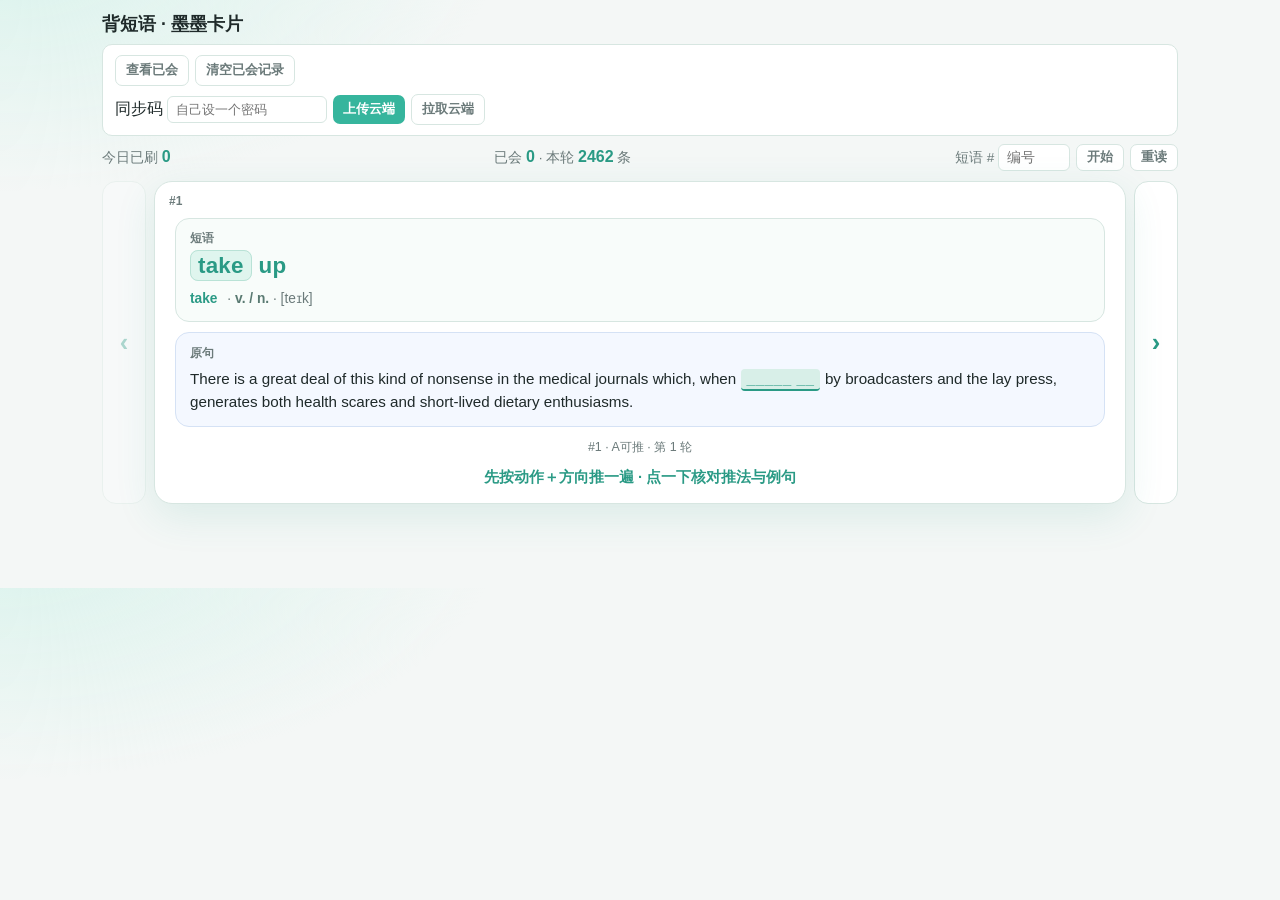
==== commit fafe6fa5: "Make phrase tips multi-line and keep sentence blanks visibly filled. Render 推法/解析 with separate line" ====
--- a/index.html
+++ b/index.html
@@ -1,10 +1,10 @@
 <!DOCTYPE html>
-<html lang="zh-CN" data-layout-rev="blank-visible-v1">
+<html lang="zh-CN" data-layout-rev="tip-multiline-blank-v2">
 <head>
 <meta charset="UTF-8" />
 <meta http-equiv="Cache-Control" content="no-cache, no-store, must-revalidate" />
 <meta http-equiv="Pragma" content="no-cache" />
-<meta name="app-layout" content="blank-visible-v1" />
+<meta name="app-layout" content="tip-multiline-blank-v2" />
 <meta name="viewport" content="width=device-width, initial-scale=1" />
 <title>背短语 · 墨墨卡片</title>
 <style>
@@ -226,6 +226,23 @@
     display: block; margin-bottom: 4px; font-size: 0.72rem; font-weight: 700;
     letter-spacing: 0.04em; color: var(--muted);
   }
+  .card-phrase-tip .tip-body {
+    display: flex;
+    flex-direction: column;
+    gap: 0.4em;
+  }
+  .card-phrase-tip .tip-line {
+    display: block;
+    margin: 0;
+    line-height: 1.55;
+    white-space: pre-wrap;
+    overflow-wrap: anywhere;
+    word-break: break-word;
+  }
+  .card-phrase-tip .tip-k {
+    font-weight: 750;
+    color: var(--teal-dark);
+  }
   .card-phrase-sub { margin-top: 2px; font-size: 0.78rem; color: var(--muted); text-align: center; }
   .card-phrase-source {
     font-size: 0.95rem; line-height: 1.55; color: var(--text);
@@ -241,17 +258,20 @@
     }
   }
   .recall-blank {
-    display: inline-block;
-    margin: 0 3px;
-    padding: 0 1px 1px;
-    min-width: 4.5em;
+    display: inline;
+    margin: 0 1px;
+    padding: 1px 5px 2px;
     border-bottom: 2px solid var(--teal-dark);
+    border-radius: 4px;
+    background: #d8efe8;
     color: var(--teal-dark);
     font-weight: 700;
-    letter-spacing: 0.12em;
-    line-height: 1.2;
+    letter-spacing: 0.04em;
+    line-height: 1.25;
     vertical-align: baseline;
-    white-space: nowrap;
+    white-space: pre-wrap;
+    box-decoration-break: clone;
+    -webkit-box-decoration-break: clone;
   }
   .recall-phrase { color: #d64545; font-weight: 750; }
   .card-recall-mask { color: var(--muted); letter-spacing: 0.08em; font-weight: 700; }
@@ -462,7 +482,7 @@
 </div>
 
 <script src="word-collocations.js?v=colloc-20261106b"></script>
-<script src="phrase-guide.js?v=blank-visible-03a2"></script>
+<script src="phrase-guide.js?v=essence-merge-1a4a"></script>
 <script src="phrase-study.js?v=pair-rows-v2"></script>
 <script>
 const ALL_WORDS = [{"id": 1, "word": "abandon", "phonetic": "[aˈbændan]", "pos": "v.", "meaning": "[动]抛弃；放弃；中止"}, {"id": 2, "word": "abandoned", "phonetic": "[aˈbændand]", "pos": "adj. / v.", "meaning": "[形]被遗弃了的；放纵不羁的；[动] 遗弃；抛弃； “abandon”的过去式和过去分词"}, {"id": 3, "word": "abandonment", "phonetic": "[aˈbændanmant]", "pos": "n.", "meaning": "[名]放弃；抛弃；放纵"}, {"id": 4, "word": "abbreviation", "phonetic": "[aˌbri:viˈeɪʃ(a)n]", "pos": "n.", "meaning": "[名]缩写；缩略"}, {"id": 5, "word": "abdicate", "phonetic": "[ˈæbdɪkeɪt]", "pos": "v.", "meaning": "[动] 退位；失职"}, {"id": 6, "word": "abdomen", "phonetic": "[ˈæbdaman]", "pos": "n.", "meaning": "[名] 腹部。"}, {"id": 7, "word": "abide", "phonetic": "[aˈbaɪd]", "pos": "v.", "meaning": "[动]遵守；忍受；居住；逗留"}, {"id": 8, "word": "abiding", "phonetic": "[aˈbaɪdɪŋ]", "pos": "adj.", "meaning": "[形]持久不变的"}, {"id": 9, "word": "abnormal", "phonetic": "[æbˈn0:rm(a)l]", "pos": "adj.", "meaning": "[形]不正常的。"}, {"id": 10, "word": "abnormality", "phonetic": "[ˌæbn0:rˈmælati]", "pos": "n.", "meaning": "[名]变态；异常；畸形"}, {"id": 11, "word": "aboard", "phonetic": "[aˈb0:rd]", "pos": "adv. / prep.", "meaning": "[副]在（船、车、飞机）上；[介]在（船、车、飞机）上"}, {"id": 12, "word": "abolish", "phonetic": "[aˈbɑ:lɪʃ]", "pos": "v.", "meaning": "[动]取消；废除；废止"}, {"id": 13, "word": "abolition", "phonetic": "[ˌæbaˈlɪʃ(a)n]", "pos": "n.", "meaning": "[名]废除；废止；取消。"}, {"id": 14, "word": "abound", "phonetic": "[aˈba℃nd]", "pos": "v.", "meaning": "[动]大量存在；有许多"}, {"id": 15, "word": "abroad", "phonetic": "[aˈbr0:d]", "pos": "adv.", "meaning": "[副]在国外；出国"}, {"id": 16, "word": "abrupt", "phonetic": "[aˈbrΛpt]", "pos": "adj.", "meaning": "[形]突然的；唐突的；粗鲁无礼的；不连贯的；陡峭的"}, {"id": 17, "word": "abruption", "phonetic": "[aˈbrΛpʃan]", "pos": "n.", "meaning": "[名]突然分离；分裂；断裂"}, {"id": 18, "word": "absence", "phonetic": "[ˈæbsans]", "pos": "n.", "meaning": "[名]缺席；缺乏"}, {"id": 19, "word": "absent", "phonetic": "[ˈæbsant]", "pos": "adj. / v.", "meaning": "[形]缺席的；[动]缺席；不参加"}, {"id": 20, "word": "absolute", "phonetic": "[ˈæbsalu:t]", "pos": "adj.", "meaning": "[形]完全的；绝对的"}, {"id": 21, "word": "absolutely", "phonetic": "[ˌæbsaˈlu:tli]", "pos": "adv.", "meaning": "[副]绝对地；完全地"}, {"id": 22, "word": "absolutist", "phonetic": "[ˈæbsalu:tɪst]", "pos": "n.", "meaning": "[名]绝对论者；专制主义者"}, {"id": 23, "word": "absorbent", "phonetic": "[abˈz0:rbant]", "pos": "adj.", "meaning": "[形] 易吸收（液体等）的"}, {"id": 24, "word": "absorbing", "phonetic": "[abˈz0:rbɪŋ]", "pos": "adj. / v.", "meaning": "[形] 吸引人的；非常有趣的；[动] 吸收；吸引； “absorb”的现在分词"}, {"id": 25, "word": "absorption", "phonetic": "[abˈz0:rpʃ(a)n]", "pos": "n.", "meaning": "[名] 吸收；专注；合并。"}, {"id": 26, "word": "abstract", "phonetic": "[ˈæbstrækt]", "pos": "adj. / v. / n.", "meaning": "[形]抽象的；非具体的；深奥的；[动]提取；抽取；作摘要；[名]摘要；概要；抽象派艺术作品"}, {"id": 27, "word": "abstraction", "phonetic": "[æbˈstrækʃ(a)n]", "pos": "n.", "meaning": "[名]抽象；心不在焉"}, {"id": 28, "word": "absurd", "phonetic": "[abˈs3:rd]", "pos": "adj. / n.", "meaning": "[形]荒唐的；荒唐可笑的；[名] 荒诞的事物。"}, {"id": 29, "word": "absurdism", "phonetic": "[abˈs3:rdɪzam]", "pos": "n.", "meaning": "[名] 荒诞主义。"}, {"id": 30, "word": "absurdity", "phonetic": "[abˈs3:rdati]", "pos": "n.", "meaning": "[名]荒谬；谬论；荒唐"}, {"id": 31, "word": "abundant", "phonetic": "[aˈbΛndant]", "pos": "adj.", "meaning": "[形]丰富的；充裕的"}, {"id": 32, "word": "abuse", "phonetic": "[aˈbju:s]", "pos": "v. / n.", "meaning": "[动]滥用；虐待；辱骂；[名]滥用；虐待；辱骂。"}, {"id": 33, "word": "abusive", "phonetic": "[aˈbju:sɪv]", "pos": "adj.", "meaning": "[形] 辱骂的；虐待的；滥用的"}, {"id": 34, "word": "academia", "phonetic": "[ˌækaˈdi:mia]", "pos": "n.", "meaning": "[名]学术界；学术环境。"}, {"id": 35, "word": "academic", "phonetic": "[ˌækaˈdemɪk]", "pos": "adj. / n.", "meaning": "[形]学院的；学术的；[名]大学教师；学者"}, {"id": 36, "word": "academy", "phonetic": "[aˈkædami]", "pos": "n.", "meaning": "[名]学院；研究院；专科院校"}, {"id": 37, "word": "accelerate", "phonetic": "[akˈselareɪt]", "pos": "v.", "meaning": "[动]加速；加快"}, {"id": 38, "word": "accent", "phonetic": "[ˈæksent]", "pos": "n. / v.", "meaning": "[名] 口音；腔调；[动]强调；重读"}, {"id": 39, "word": "acceptance", "phonetic": "[akˈseptans]", "pos": "n.", "meaning": "[名]接受；认可"}, {"id": 40, "word": "access", "phonetic": "[ˈækses]", "pos": "n. / v.", "meaning": "[名]进入；通道；接触（的机会或权利）；[动]接近；使用；获取"}, {"id": 41, "word": "accessibility", "phonetic": "[akˌsesaˈbɪlati]", "pos": "n.", "meaning": "[名]可及性；可达性；易接近"}, {"id": 42, "word": "accessible", "phonetic": "[akˈsesab(a)l]", "pos": "adj.", "meaning": "[形] 易接近的；可进入的；可使用的；简单易懂的"}, {"id": 43, "word": "accessory", "phonetic": "[akˈsesari]", "pos": "n. / adj.", "meaning": "[名]配件；附件；从犯；[形] 附属的"}, {"id": 44, "word": "accident", "phonetic": "[ˈæksɪd(a)nt]", "pos": "n.", "meaning": "[名]意外；事故；意外事件"}, {"id": 45, "word": "acclaim", "phonetic": "[aˈkleɪm]", "pos": "n. / v.", "meaning": "[名]赞扬；欢呼；[动]称赞；欢呼"}, {"id": 46, "word": "acclimation", "phonetic": "[ˌæklaˈmeɪʃ(a)n]", "pos": "n.", "meaning": "[名] 适应"}, {"id": 47, "word": "accommodate", "phonetic": "[aˈkɑ:madeɪt]", "pos": "v.", "meaning": "[动]容纳；为……提供住宿；适应"}, {"id": 48, "word": "accommodating", "phonetic": "[aˈkɑ:madeɪtɪŋ]", "pos": "adj. / v.", "meaning": "[形]乐于助人的；随和的；[动]为某人提供住宿；容纳；适应； “accommodate”的现在分词"}, {"id": 49, "word": "accommodation", "phonetic": "[aˌkɑ:maˈdeɪʃ(a)n]", "pos": "n.", "meaning": "[名]住处； 工作场所；停留处；膳宿；（交通工具内的）空间"}, {"id": 50, "word": "accommodations", "phonetic": "[akDmaˈdeɪʃ(a)nz]", "pos": "n.", "meaning": "[名]居住设施；膳宿；[名]住处；住所；适应；和解；调和； “accommodation”的复数"}, {"id": 51, "word": "accompaniment", "phonetic": "[aˈkΛmpanimant]", "pos": "n.", "meaning": "[名]伴随物；伴奏"}, {"id": 52, "word": "accompany", "phonetic": "[aˈkΛmpani]", "pos": "v.", "meaning": "[动] 陪伴；伴随；为     伴奏"}, {"id": 53, "word": "accomplish", "phonetic": "[aˈkɑ:mplɪʃ]", "pos": "v.", "meaning": "[动]完成；实现"}, {"id": 54, "word": "accomplished", "phonetic": "[aˈkɑ:mplɪʃt]", "pos": "adj. / v.", "meaning": "[形]技艺高超的；完成的；熟练的 [动] 完成；实现； “accomplish”的过去式和过去分词"}, {"id": 55, "word": "accomplishment", "phonetic": "[aˈkɑ:mplɪʃmant]", "pos": "n.", "meaning": "[名]成就；完成"}, {"id": 56, "word": "accord", "phonetic": "[aˈk0:rd]", "pos": "v. / n.", "meaning": "[动]符合； 一致；给予；[名]协议；条约；协调"}, {"id": 57, "word": "accordance", "phonetic": "[aˈk0:rd(a)ns]", "pos": "n.", "meaning": "[名]一致；符合"}, {"id": 58, "word": "according to", "phonetic": "[aˈk0:rdɪŋ tu]", "pos": "prep.", "meaning": "[介]根据；按照"}, {"id": 59, "word": "accordingly", "phonetic": "[aˈk0:rdɪŋli]", "pos": "adv.", "meaning": "[副] 因此；相应地"}, {"id": 60, "word": "account", "phonetic": "[aˈka℃nt]", "pos": "n. / v.", "meaning": "[名]账户；叙述；账目；[动]说明；占"}, {"id": 61, "word": "accountability", "phonetic": "[aˌka℃ntaˈbɪlati]", "pos": "n.", "meaning": "[名]责任；义务"}, {"id": 62, "word": "accountable", "phonetic": "[aˈka℃ntab(a)l]", "pos": "adj.", "meaning": "[形]负有责任的；应作解释的"}, {"id": 63, "word": "accountant", "phonetic": "[aˈka℃ntant]", "pos": "n.", "meaning": "[名]会计；会计师"}, {"id": 64, "word": "accrue", "phonetic": "[aˈkru]", "pos": "v.", "meaning": "[动] 自然增加；积累"}, {"id": 65, "word": "accumulate", "phonetic": "[aˈkju:mjaleɪt]", "pos": "v.", "meaning": "[动]积累"}, {"id": 66, "word": "accumulation", "phonetic": "[aˌkju:mjaˈleɪʃ(a)n]", "pos": "n.", "meaning": "[名]积累；累积物"}, {"id": 67, "word": "accumulative", "phonetic": "[aˈkju:mjalatɪv]", "pos": "adj.", "meaning": "[形]累积的"}, {"id": 68, "word": "accuracy", "phonetic": "[ˈækjarasi]", "pos": "n.", "meaning": "[名]精确性；准确度"}, {"id": 69, "word": "accurate", "phonetic": "[ˈækjarat]", "pos": "adj.", "meaning": "[形]精确的； 无误的"}, {"id": 70, "word": "accusation", "phonetic": "[ˌækjuˈzeɪʃ(a)n]", "pos": "n.", "meaning": "[名]控告；起诉；指控"}, {"id": 71, "word": "accusatory", "phonetic": "[aˈkju:zat0:ri]", "pos": "adj.", "meaning": "[形] 非难的；控诉的；责问的"}, {"id": 72, "word": "accuse", "phonetic": "[aˈkju:z]", "pos": "v.", "meaning": "[动]指控；指责"}, {"id": 73, "word": "accused", "phonetic": "[aˈkju:zd]", "pos": "v. / n.", "meaning": "[动] 指控；指责； “accuse”的过去式和过去分词；[名]被告"}, {"id": 74, "word": "accuser", "phonetic": "[aˈkju:zar]", "pos": "n.", "meaning": "[名] 原告"}, {"id": 75, "word": "accustom", "phonetic": "[aˈkΛstam]", "pos": "v.", "meaning": "[动]使习惯；习惯于"}, {"id": 76, "word": "ace", "phonetic": "[eɪs]", "pos": "n. / adj. / v.", "meaning": "[名] 幺点；好手； 高手；发球得分[形]一流的；卓越的；[动]发球得分;在考试中取得好成绩"}, {"id": 77, "word": "ache", "phonetic": "[eɪk]", "pos": "n. / v.", "meaning": "[名]疼痛；隐痛；渴望；[动]疼痛；隐痛"}, {"id": 78, "word": "achieve", "phonetic": "[aˈtʃi:v]", "pos": "v.", "meaning": "[动]完成；实现；达到；获得"}, {"id": 79, "word": "acid", "phonetic": "[ˈæsɪd]", "pos": "adj. / n.", "meaning": "[形]酸的；酸性的；刻薄的；[名] 酸"}, {"id": 80, "word": "acknowledge", "phonetic": "[akˈnɑ:lɪd3]", "pos": "v.", "meaning": "[动]承认；认可；告知收到；答谢"}, {"id": 81, "word": "acknowledged", "phonetic": "[akˈnɑ:lɪd3d]", "pos": "adj. / v.", "meaning": "[形]公认的；[动]承认；表明已收到；答谢；；“acknowledge”的过去式和过去分词"}, {"id": 82, "word": "acknowledgement", "phonetic": "[akˈnɑ:lɪd3mant]", "pos": "n.", "meaning": "[名]承认；感谢；致谢"}, {"id": 83, "word": "acknowledgment", "phonetic": "[ækˈnɑ:lɪd3mant]", "pos": "n.", "meaning": "[名]承认；感谢；致谢"}, {"id": 84, "word": "acquaint", "phonetic": "[aˈkweɪnt]", "pos": "v.", "meaning": "[动]使熟悉；使相识"}, {"id": 85, "word": "acquaintance", "phonetic": "[aˈkweɪntans]", "pos": "n.", "meaning": "[名]认识的人；相识"}, {"id": 86, "word": "acquire", "phonetic": "[aˈkwaɪar]", "pos": "v.", "meaning": "[动]获得；得到；学会"}, {"id": 87, "word": "acquisition", "phonetic": "[ˌækwɪˈzɪʃ(a)n]", "pos": "n.", "meaning": "[名]获得；得到的东西；收购"}, {"id": 88, "word": "acre", "phonetic": "[ˈeɪkar]", "pos": "n.", "meaning": "[名] 英亩"}, {"id": 89, "word": "across", "phonetic": "[aˈkr0:s]", "pos": "adv. / prep.", "meaning": "[副]横过；穿过；越过；在对面[介] 穿过；横过；在     对面"}, {"id": 90, "word": "act", "phonetic": "[ækt]", "pos": "v. / n.", "meaning": "[动]行动；表现；演戏；[名]行动；装模作样；（戏）幕；法令"}, {"id": 91, "word": "activate", "phonetic": "[ˈæktɪveɪt]", "pos": "v.", "meaning": "[动]激活；使活动；使活化"}, {"id": 92, "word": "activation", "phonetic": "[ˌæktɪˈveɪʃ(a)n]", "pos": "n.", "meaning": "[名]激活；活化"}, {"id": 93, "word": "active", "phonetic": "[ˈæktɪv]", "pos": "adj.", "meaning": "[形]积极的；活跃的；主动的"}, {"id": 94, "word": "actively", "phonetic": "[ˈæktɪvli]", "pos": "adv.", "meaning": "[副]积极地；活跃地"}, {"id": 95, "word": "activist", "phonetic": "[ˈæktɪvɪst]", "pos": "n.", "meaning": "[名]积极分子；活跃分子"}, {"id": 96, "word": "activity", "phonetic": "[ækˈtɪvati]", "pos": "n.", "meaning": "[名]活动；活跃"}, {"id": 97, "word": "actor", "phonetic": "[ˈæktar]", "pos": "n.", "meaning": "[名]演员；男演员"}, {"id": 98, "word": "actress", "phonetic": "[ˈæktras]", "pos": "n.", "meaning": "[名]女演员"}, {"id": 99, "word": "actual", "phonetic": "[ˈæktʃual]", "pos": "adj.", "meaning": "[形] 真实的；实际的"}, {"id": 100, "word": "actually", "phonetic": "[ˈæktʃuali]", "pos": "adv.", "meaning": "[副]事实上；实际上；竟然"}, {"id": 101, "word": "acute", "phonetic": "[aˈkju:t]", "pos": "adj.", "meaning": "[形]敏锐的；灵敏的；急性的；严重的；成锐角的"}, {"id": 102, "word": "adapt", "phonetic": "[aˈdæpt]", "pos": "v.", "meaning": "[动]适应；改编"}, {"id": 103, "word": "adaptable", "phonetic": "[aˈdæptab(a)l]", "pos": "adj.", "meaning": "[形]能适应的；可适用的"}, {"id": 104, "word": "adaptation", "phonetic": "[ˌædæpˈteɪʃ(a)n]", "pos": "n.", "meaning": "[名]适应；改编的作品"}, {"id": 105, "word": "addict", "phonetic": "[ˈædɪkt]", "pos": "n.", "meaning": "[名]瘾君子； 入迷的人"}, {"id": 106, "word": "addicted", "phonetic": "[aˈdɪktɪd]", "pos": "adj.", "meaning": "[形]上瘾了的； 入了迷的"}, {"id": 107, "word": "addiction", "phonetic": "[aˈdɪkʃ(a)n]", "pos": "n.", "meaning": "[名]成瘾；沉溺；嗜好"}, {"id": 108, "word": "addictive", "phonetic": "[aˈdɪktɪv]", "pos": "adj.", "meaning": "[形]使人上瘾的"}, {"id": 109, "word": "addition", "phonetic": "[aˈdɪʃ(a)n]", "pos": "n.", "meaning": "[名]增加；加法；附加物"}, {"id": 110, "word": "additional", "phonetic": "[aˈdɪʃan(a)l]", "pos": "adj.", "meaning": "[形] 附加的；额外的"}, {"id": 111, "word": "address", "phonetic": "[aˈdres]", "pos": "n. / v.", "meaning": "[名]地址；演讲；[动] 向     讲话；提出；解决"}, {"id": 112, "word": "addressee", "phonetic": "[ˌædreˈsi]", "pos": "n.", "meaning": "[名] 收信人；收件人"}, {"id": 113, "word": "adequate", "phonetic": "[ˈædɪkwat]", "pos": "adj.", "meaning": "[形]足够的；尚可的"}, {"id": 114, "word": "adhere", "phonetic": "[adˈhɪr]", "pos": "v.", "meaning": "[动]黏附；附着；坚持"}, {"id": 115, "word": "adherence", "phonetic": "[adˈhɪrans]", "pos": "n.", "meaning": "[名]黏附；坚持；遵守"}, {"id": 116, "word": "adherent", "phonetic": "[adˈhɪrant]", "pos": "n. / adj.", "meaning": "[名]拥护者；信徒；[形]黏附     的"}, {"id": 117, "word": "adjacency", "phonetic": "[aˈd3eɪsansi]", "pos": "n.", "meaning": "[名] 毗邻；邻近"}, {"id": 118, "word": "adjacent", "phonetic": "[aˈd3eɪs(a)nt]", "pos": "adj.", "meaning": "[形]相邻的；邻近的"}, {"id": 119, "word": "adjective", "phonetic": "[ˈæd3ɪktɪv]", "pos": "adj. / n.", "meaning": "[形] 形容词的；[名] 形容词"}, {"id": 120, "word": "adjustment", "phonetic": "[aˈd3Λstmant]", "pos": "n.", "meaning": "[名]调整；调节；适应"}, {"id": 121, "word": "administer", "phonetic": "[adˈmɪnɪstar]", "pos": "v.", "meaning": "[动]管理；执行；实施；给予（药物或治疗）"}, {"id": 122, "word": "administration", "phonetic": "[ədˌmɪnɪˈstreɪʃ(ə)n]", "pos": "n.", "meaning": "[名]管理； 行政"}, {"id": 123, "word": "admirable", "phonetic": "[ˈædmərəb(ə)l]", "pos": "adj.", "meaning": "[形]令人钦佩的；令人赞赏的"}, {"id": 124, "word": "admire", "phonetic": "[ədˈmaɪər]", "pos": "v.", "meaning": "[动]钦佩；赞赏"}, {"id": 125, "word": "admirer", "phonetic": "[ədˈmaɪərər]", "pos": "n.", "meaning": "[名]钦佩者；赞赏者；爱慕者"}, {"id": 126, "word": "admiring", "phonetic": "[ədˈmaɪərɪŋ]", "pos": "adj. / v.", "meaning": "[形]赞赏的；羡慕的；赞美的；[动]钦佩；赞赏，“admire”的现在分词"}, {"id": 127, "word": "admission", "phonetic": "[ədˈmɪʃ(ə)n]", "pos": "n.", "meaning": "[名]允许进入；承认"}, {"id": 128, "word": "admit", "phonetic": "[ədˈmɪt]", "pos": "v.", "meaning": "[动]承认；允许进入"}, {"id": 129, "word": "adolescent", "phonetic": "[ˌædəˈles(ə)nt]", "pos": "n. / adj.", "meaning": "[名]青少年；[形]青少年的；青春期的"}, {"id": 130, "word": "adopt", "phonetic": "[əˈdɑ:pt]", "pos": "v.", "meaning": "[动]收养；采用；采纳；正确通过"}, {"id": 131, "word": "adoption", "phonetic": "[əˈdɑ:pʃ(ə)n]", "pos": "n.", "meaning": "[名]采用；采纳；收养"}, {"id": 132, "word": "adoptive", "phonetic": "[əˈdɑ:ptɪv]", "pos": "adj.", "meaning": "[形] 收养的；过继的"}, {"id": 133, "word": "adoration", "phonetic": "[ˌædəˈreɪʃ(ə)n]", "pos": "n.", "meaning": "[名] 崇拜；爱慕"}, {"id": 134, "word": "adore", "phonetic": "[əˈdɔ:r]", "pos": "v.", "meaning": "[动]爱慕；敬慕；崇拜"}, {"id": 135, "word": "adoring", "phonetic": "[əˈdɔ:rɪŋ]", "pos": "adj. / v.", "meaning": "[形]爱慕的；敬慕的；崇拜的；[动]爱慕；敬慕；崇拜； “adore”的现在分词"}, {"id": 136, "word": "adorn", "phonetic": "[əˈdɔ:rn]", "pos": "v.", "meaning": "[动]装饰；佩戴；使美观"}, {"id": 137, "word": "adornment", "phonetic": "[əˈdɔ:rnmənt]", "pos": "n.", "meaning": "[名]装饰；装饰品"}, {"id": 138, "word": "adult", "phonetic": "[əˈdʌlt]", "pos": "n. / adj.", "meaning": "[名] 成人；[形]成年的"}, {"id": 139, "word": "advance", "phonetic": "[ədˈvæns]", "pos": "n. / v. / adj.", "meaning": "[名]发展；进步；提前；[动] 前进，发展；提前；[形]预先的；在前的"}, {"id": 140, "word": "advanced", "phonetic": "[ədˈvænst]", "pos": "adj. / v.", "meaning": "[形]先进的； 高级的；[动] 前进，提前；“advance”的过去式和过去分词"}, {"id": 141, "word": "advancement", "phonetic": "[ədˈvænsmənt]", "pos": "n.", "meaning": "[名]进步；提高；晋升"}, {"id": 142, "word": "advantage", "phonetic": "[ədˈvæntɪdʒ]", "pos": "n.", "meaning": "[名]优势；好处；有利条件"}, {"id": 143, "word": "advent", "phonetic": "[ˈædvent]", "pos": "n.", "meaning": "[名]到来；出现"}, {"id": 144, "word": "adventure", "phonetic": "[ədˈventʃər]", "pos": "n. / v.", "meaning": "[名] 冒险；奇遇；[动] 冒险"}, {"id": 145, "word": "adventurer", "phonetic": "[ədˈventʃərər]", "pos": "n.", "meaning": "[名] 冒险者；冒险家"}, {"id": 146, "word": "adventurous", "phonetic": "[ədˈventʃərəs]", "pos": "adj.", "meaning": "[形]有冒险精神的；敢于创新的"}, {"id": 147, "word": "adverb", "phonetic": "[ˈædvɜ:rb]", "pos": "n.", "meaning": "[名]副词"}, {"id": 148, "word": "adversarial", "phonetic": "[ˌædvərˈseriəl]", "pos": "adj.", "meaning": "[形]对立的；敌对的"}, {"id": 149, "word": "adverse", "phonetic": "[ədˈvɜ:rs]", "pos": "adj.", "meaning": "[形]不利的；有害的；相反的；敌对的"}, {"id": 150, "word": "advertise", "phonetic": "[ˈædvərtaɪz]", "pos": "v.", "meaning": "[动]做广告；登广告"}, {"id": 151, "word": "advertisement", "phonetic": "[ˌædvərˈtaɪzmənt]", "pos": "n.", "meaning": "[名]广告"}, {"id": 152, "word": "advertiser", "phonetic": "[ˈædvərtaɪzər]", "pos": "n.", "meaning": "[名]登广告者；广告商"}, {"id": 153, "word": "advertising", "phonetic": "[ˈædvərtaɪzɪŋ]", "pos": "n. / v.", "meaning": "[名]做广告； 广告业； 广告活动；[动] 做广告；登广告；“advertise”的现在分词"}, {"id": 154, "word": "advice", "phonetic": "[ədˈvaɪs]", "pos": "n.", "meaning": "[名]建议；意见"}, {"id": 155, "word": "advisability", "phonetic": "[ədˌvaɪzəˈbɪləti]", "pos": "n.", "meaning": "[名] 明智；可取性"}, {"id": 156, "word": "advisable", "phonetic": "[ədˈvaɪzəb(ə)l]", "pos": "adj.", "meaning": "[形] 明智的；可取的"}, {"id": 157, "word": "advise", "phonetic": "[ədˈvaɪz]", "pos": "v.", "meaning": "[动] 向     提出建议，劝告，通知"}, {"id": 158, "word": "advisory", "phonetic": "[ədˈvaɪzəri]", "pos": "adj. / n.", "meaning": "[形]劝告的；顾问的；咨询的；[名]公告；警告"}, {"id": 159, "word": "advocate", "phonetic": "[ˈædvəkeɪt]", "pos": "v. / n.", "meaning": "[动]提倡；主张；[名]提倡者；拥护者；辩护律师"}, {"id": 160, "word": "aerial", "phonetic": "[ˈeriəl]", "pos": "adj. / n.", "meaning": "[形]空气的；空中的；[名] 天线"}, {"id": 161, "word": "aeroplane", "phonetic": "[ˈerəpleɪn]", "pos": "n.", "meaning": "[名] 飞机"}, {"id": 162, "word": "aesthetic", "phonetic": "[esˈθetɪk]", "pos": "adj.", "meaning": "[形]审美的；美学的"}, {"id": 163, "word": "aesthetics", "phonetic": "[esˈθetɪks]", "pos": "n.", "meaning": "[名]美学；审美学"}, {"id": 164, "word": "affair", "phonetic": "[əˈfer]", "pos": "n.", "meaning": "[名]事务；事件；暧昧关系"}, {"id": 165, "word": "affect", "phonetic": "[əˈfekt]", "pos": "v.", "meaning": "[动]影响；感动；假装"}, {"id": 166, "word": "affecting", "phonetic": "[əˈfektɪŋ]", "pos": "adj. / v.", "meaning": "[形]感人的；动人的；[动] 影响；  “affect”的现在分词"}, {"id": 167, "word": "affection", "phonetic": "[aˈfekʃ(a)n]", "pos": "n.", "meaning": "[名]钟爱；喜爱"}, {"id": 168, "word": "affectionate", "phonetic": "[aˈfekʃanat]", "pos": "adj.", "meaning": "[形] 挚爱的；有深厚感情的；充满深情的"}, {"id": 169, "word": "affiliate", "phonetic": "[aˈfɪlieɪt]", "pos": "v. / n.", "meaning": "[动]隶属于；并入；加入；[名]分公司；附属机构"}, {"id": 170, "word": "affiliation", "phonetic": "[aˌfɪliˈeɪʃ(a)n]", "pos": "n.", "meaning": "[名]加入，联系，从属关系"}, {"id": 171, "word": "affirm", "phonetic": "[aˈf3:rm]", "pos": "v.", "meaning": "[动] 断言，肯定，证实"}, {"id": 172, "word": "affirmation", "phonetic": "[ˌæfarˈmeɪʃ(a)n]", "pos": "n.", "meaning": "[名] 肯定，确认，证实"}, {"id": 173, "word": "affirmative", "phonetic": "[aˈf3:rmatɪv]", "pos": "adj.", "meaning": "[形] 肯定的；赞成的"}, {"id": 174, "word": "affluence", "phonetic": "[ˈæfluans]", "pos": "n.", "meaning": "[名]富裕；丰富"}, {"id": 175, "word": "affluent", "phonetic": "[ˈæfluant]", "pos": "adj.", "meaning": "[形]富裕的；丰富的；富足的"}, {"id": 176, "word": "afford", "phonetic": "[aˈf0:rd]", "pos": "v.", "meaning": "[动] 买得起；担负得起；有时间做；给予"}, {"id": 177, "word": "affordable", "phonetic": "[aˈf0:rdab(a)l]", "pos": "adj.", "meaning": "[形] 支付得起的"}, {"id": 178, "word": "afloat", "phonetic": "[aˈfla℃t]", "pos": "adj. / adv.", "meaning": "[形]在水上漂浮；有偿债能力；[副]在水上漂浮；有偿债能力"}, {"id": 179, "word": "afraid", "phonetic": "[aˈfreɪd]", "pos": "adj.", "meaning": "[形] 害怕的"}, {"id": 180, "word": "after", "phonetic": "[ˈæftar]", "pos": "adv. / prep.", "meaning": "[副]后来；以后；[介]尽管；仅次于；在     之后；仿照"}, {"id": 181, "word": "aftermath", "phonetic": "[ˈæftarmæθ]", "pos": "n.", "meaning": "[名]   （不幸事件的）后果"}, {"id": 182, "word": "against", "phonetic": "[aˈɡenst]", "pos": "prep.", "meaning": "[介]对着；与     相反；反对；违反；倚着；碰"}, {"id": 183, "word": "aged", "phonetic": "[eɪd3d]", "pos": "adj. / v.", "meaning": "[形] 有     岁的；很老的；[动] 变老； “age”的过去式和过去分词"}, {"id": 184, "word": "ageing", "phonetic": "[ˈeɪd3ɪŋ]", "pos": "n. / adj. / v.", "meaning": "[名]变老； 老化；[形]变老的； 老化的；[动] 变老； “age”的现在分词"}, {"id": 185, "word": "agency", "phonetic": "[ˈeɪd3ansi]", "pos": "n.", "meaning": "[名]机构，局；代理处"}, {"id": 186, "word": "agenda", "phonetic": "[aˈd3enda]", "pos": "n.", "meaning": "[名]议程；议事日程，不为人所知的意图"}, {"id": 187, "word": "agent", "phonetic": "[ˈeɪd3ant]", "pos": "n.", "meaning": "[名]代理人；经纪人，动因，特工，（药）剂"}, {"id": 188, "word": "aggravate", "phonetic": "[ˈæɡraveɪt]", "pos": "v.", "meaning": "[动]加剧；使恶化；激怒"}, {"id": 189, "word": "aggravation", "phonetic": "[ˌæɡraˈveɪʃ(a)n]", "pos": "n.", "meaning": "[名]加重；恶化；激怒"}, {"id": 190, "word": "aggregate", "phonetic": "[ˈæɡrɪɡat]", "pos": "n. / adj. / v.", "meaning": "[名]总计，集合体；[形]合计的；总的；[动]   （使）聚集；聚合；总计为"}, {"id": 191, "word": "aggregation", "phonetic": "[ˌæɡrɪˈɡeɪʃ(a)n]", "pos": "n.", "meaning": "[名]  聚集；集合；集合体"}, {"id": 192, "word": "aggressive", "phonetic": "[aˈɡresɪv]", "pos": "adj.", "meaning": "[形]侵略性的；  攻击性的；有进取心的"}, {"id": 193, "word": "aggressiveness", "phonetic": "[aˈɡresɪvnas]", "pos": "n.", "meaning": "[名]进攻性；侵略性；积极进取"}, {"id": 194, "word": "aggressor", "phonetic": "[aˈɡresar]", "pos": "n.", "meaning": "[名]侵略者；挑衅者"}, {"id": 195, "word": "agile", "phonetic": "[ˈæd3(a)l]", "pos": "adj.", "meaning": "[形]敏捷的；灵活的"}, {"id": 196, "word": "aging", "phonetic": "[ˈeɪd3ɪŋ]", "pos": "n. / adj. / v.", "meaning": "[名]变老； 老化；[形]变老的； 老化的；[动] 变老； “age”的现在分词"}, {"id": 197, "word": "agitate", "phonetic": "[ˈæd3ɪteɪt]", "pos": "v.", "meaning": "[动]搅动； 鼓动；使焦虑"}, {"id": 198, "word": "agitated", "phonetic": "[ˈæd3ɪteɪtɪd]", "pos": "adj. / v.", "meaning": "[形] 焦虑不安的；激动的；[动] 搅动； 鼓动；使焦虑； “agitate”的过去怯和过去分词"}, {"id": 199, "word": "agitation", "phonetic": "[ˌæd3ɪˈteɪʃ(a)n]", "pos": "n.", "meaning": "[名]搅动；煽动；激动；不安"}, {"id": 200, "word": "ago", "phonetic": "[aˈɡa℃]", "pos": "adv.", "meaning": "[副] 以前"}, {"id": 201, "word": "agony", "phonetic": "[ˈæɡani]", "pos": "n.", "meaning": "[名]极度痛苦"}, {"id": 202, "word": "agreeable", "phonetic": "[aˈɡri:ab(a)l]", "pos": "adj.", "meaning": "[形]愉悦的；宜人的；欣然同意的"}, {"id": 203, "word": "agriculture", "phonetic": "[ˈæɡrɪkΛltʃar]", "pos": "n.", "meaning": "[名]农业"}, {"id": 204, "word": "ahead", "phonetic": "[aˈhed]", "pos": "adv.", "meaning": "[副]提前；在前"}, {"id": 205, "word": "aid", "phonetic": "[eɪd]", "pos": "v. / n.", "meaning": "[动]帮助；协助；[名]帮助；援助"}, {"id": 206, "word": "aim", "phonetic": "[eɪm]", "pos": "n. / v.", "meaning": "[名] 目标；  目的；[动] 瞄准；以其为目标"}, {"id": 207, "word": "air", "phonetic": "[er]", "pos": "n. / v.", "meaning": "[名]空气；空中； 气氛；神态[动]   （使）通风；播出；晾干"}, {"id": 208, "word": "air-conditioning", "phonetic": "[er kənˈdɪʃənɪŋ]", "pos": "n.", "meaning": "[名] 空调"}, {"id": 209, "word": "airborne", "phonetic": "[ˈerbɔ:rn]", "pos": "adj.", "meaning": "[形]空运的；空中传播的； 飞行的"}, {"id": 210, "word": "aircraft", "phonetic": "[ˈerkræft]", "pos": "n.", "meaning": "[名]航空器； 飞行器"}, {"id": 211, "word": "airflow", "phonetic": "[ˈerfləʊ]", "pos": "n.", "meaning": "[名] 气流"}, {"id": 212, "word": "airline", "phonetic": "[ˈerlaɪn]", "pos": "n.", "meaning": "[名]航空公司"}, {"id": 213, "word": "airplane", "phonetic": "[ˈerpleɪn]", "pos": "n.", "meaning": "[名] 飞机"}, {"id": 214, "word": "airport", "phonetic": "[ˈerpɔ:rt]", "pos": "n.", "meaning": "[名]机场；航空港"}, {"id": 215, "word": "airy", "phonetic": "[ˈeri]", "pos": "adj.", "meaning": "[形]充满空气的；通风的；轻快的；空洞的；轻浮的；装腔作势的"}, {"id": 216, "word": "aisle", "phonetic": "[aɪl]", "pos": "n.", "meaning": "[名]过道；通道；走廊"}, {"id": 217, "word": "akin", "phonetic": "[əˈkɪn]", "pos": "adj.", "meaning": "[形] 同族的；同类的；类似的"}, {"id": 218, "word": "alarm", "phonetic": "[əˈlɑ:rm]", "pos": "n. / v.", "meaning": "[名]警报；警铃；闹钟；惊慌[动]使惊恐"}, {"id": 219, "word": "alarming", "phonetic": "[əˈlɑ:rmɪŋ]", "pos": "adj. / v.", "meaning": "[形]使人惊恐的；引起恐慌的；[动] 使惊恐； “alarm”的现在分词"}, {"id": 220, "word": "albeit", "phonetic": "[ˌɔ:lˈbi:ɪt]", "pos": "conj.", "meaning": "[连]尽管；虽然"}, {"id": 221, "word": "album", "phonetic": "[ˈælbəm]", "pos": "n.", "meaning": "[名]相册；专辑"}, {"id": 222, "word": "alcohol", "phonetic": "[ˈælkəhɔ:l]", "pos": "n.", "meaning": "[名]酒精；  乙醇；含酒精的饮料"}, {"id": 223, "word": "alert", "phonetic": "[əˈlɜ:rt]", "pos": "adj. / v. / n.", "meaning": "[形]警觉的；警惕的；[动] （使）警惕；（使）戒备; [名] 警报"}, {"id": 224, "word": "algorithm", "phonetic": "[ˈælɡərɪðəm]", "pos": "n.", "meaning": "[名]算法；运算法则"}, {"id": 225, "word": "alien", "phonetic": "[ˈeɪliən]", "pos": "n. / adj.", "meaning": "[名]外星人；外国人；外侨；[形]外国的；陌生的；相异的"}, {"id": 226, "word": "alienate", "phonetic": "[ˈeɪliəneɪt]", "pos": "v.", "meaning": "[动]使疏远；离间；让渡"}, {"id": 227, "word": "alienation", "phonetic": "[ˌeɪliəˈneɪʃ(ə)n]", "pos": "n.", "meaning": "[名] 离间；疏远"}, {"id": 228, "word": "align", "phonetic": "[əˈlaɪn]", "pos": "v.", "meaning": "[动] 与     结盟；使成一排；使一致"}, {"id": 229, "word": "alive", "phonetic": "[əˈlaɪv]", "pos": "adj.", "meaning": "[形]活着的；活跃的"}, {"id": 230, "word": "allay", "phonetic": "[əˈleɪ]", "pos": "v.", "meaning": "[动]减轻；缓和"}, {"id": 231, "word": "allegation", "phonetic": "[ˌæləˈɡeɪʃ(ə)n]", "pos": "n.", "meaning": "[名]   （无证据的）说法；指控"}, {"id": 232, "word": "allege", "phonetic": "[əˈledʒ]", "pos": "v.", "meaning": "[动]宣称；断言；声称"}, {"id": 233, "word": "alleged", "phonetic": "[əˈledʒd]", "pos": "adj. / v.", "meaning": "[形]声称的；被断言的；所谓的；被指称的；涉嫌的；[动] 宣称；断言；声称； “allege”的过去词和过去分词"}, {"id": 234, "word": "allegedly", "phonetic": "[əˈledʒɪdli]", "pos": "adv.", "meaning": "[副]依其申述；据传"}, {"id": 235, "word": "allegiance", "phonetic": "[əˈli:dʒəns]", "pos": "n.", "meaning": "[名] 忠诚；效忠；忠贞"}, {"id": 236, "word": "alleviate", "phonetic": "[əˈli:vieɪt]", "pos": "v.", "meaning": "[动]减轻；缓解；缓和"}, {"id": 237, "word": "alleviation", "phonetic": "[əˌli:viˈeɪʃ(ə)n]", "pos": "n.", "meaning": "[名]减轻；缓和"}, {"id": 238, "word": "alliance", "phonetic": "[əˈlaɪəns]", "pos": "n.", "meaning": "[名]联盟；联姻；结盟"}, {"id": 239, "word": "allied", "phonetic": "[ˈælaɪd]", "pos": "adj. / v.", "meaning": "[形]联合的；同盟的；[动]结盟； “ally”的过去怯和过去分词"}, {"id": 240, "word": "allocate", "phonetic": "[ˈæləkeɪt]", "pos": "v.", "meaning": "[动]分配；配给"}, {"id": 241, "word": "allocation", "phonetic": "[ˌæləˈkeɪʃ(ə)n]", "pos": "n.", "meaning": "[名]分配；配给；拨款"}, {"id": 242, "word": "allot", "phonetic": "[əˈlɑ:t]", "pos": "v.", "meaning": "[动]分配；分派；配给"}, {"id": 243, "word": "allow", "phonetic": "[əˈlaʊ]", "pos": "v.", "meaning": "[动]允许；准许；给予；留出；同意；承认"}, {"id": 244, "word": "allowable", "phonetic": "[əˈlaʊəb(ə)l]", "pos": "adj.", "meaning": "[形]可允许的；免税的"}, {"id": 245, "word": "allowance", "phonetic": "[əˈlaʊəns]", "pos": "n.", "meaning": "[名]零用钱；津贴"}, {"id": 246, "word": "alloy", "phonetic": "[ˈælɔɪ]", "pos": "n. / v.", "meaning": "[名] 合金；[动] 把     铸成合金"}, {"id": 247, "word": "allude", "phonetic": "[aˈlu:d]", "pos": "v.", "meaning": "[动] 暗指；（间接）提到；影射"}, {"id": 248, "word": "ally", "phonetic": "[ˈælaɪ]", "pos": "n. / v.", "meaning": "[名] 同盟国；同盟者；拥护者；联盟[动]   （使）结盟"}, {"id": 249, "word": "alone", "phonetic": "[aˈla℃n]", "pos": "adj. / adv.", "meaning": "[形]独自的；孤独的；[副]独自；单独"}, {"id": 250, "word": "along", "phonetic": "[aˈl0:ŋ]", "pos": "prep. / adv.", "meaning": "[介] 沿着；[副] 沿着"}, {"id": 251, "word": "alongside", "phonetic": "[aˌl0:ŋˈsaɪd]", "pos": "prep. / adv.", "meaning": "[介] 在     旁边；与     一起；[副] 在     的侧面；与     并排"}, {"id": 252, "word": "aloud", "phonetic": "[aˈla℃d]", "pos": "adv.", "meaning": "[副] 出声地；大声地"}, {"id": 253, "word": "alphabet", "phonetic": "[ˈælfabet]", "pos": "n.", "meaning": "[名] 字母表"}, {"id": 254, "word": "alphabetic", "phonetic": "[ˌælfaˈbetɪk]", "pos": "adj.", "meaning": "[形]照字母次序的；字母的"}, {"id": 255, "word": "alphabetical", "phonetic": "[ˌælfaˈbetɪk(a)l]", "pos": "adj.", "meaning": "[形]字母的；按字母顺序的"}, {"id": 256, "word": "alter", "phonetic": "[ˈ0:ltar]", "pos": "v.", "meaning": "[动]变更；改动"}, {"id": 257, "word": "alterable", "phonetic": "[ˈ0:ltarab(a)l]", "pos": "adj.", "meaning": "[形]可改变的；可修改的"}, {"id": 258, "word": "alteration", "phonetic": "[ˌ0:ltaˈreɪʃ(a)n]", "pos": "n.", "meaning": "[名]改变；变更；改动"}, {"id": 259, "word": "alternate", "phonetic": "[ˈ0:ltarnat]", "pos": "adj. / v. / n.", "meaning": "[形]交替的；轮流的；间隔的[动]   （使）交替；（使）轮流[名]代替者；候补者"}, {"id": 260, "word": "alternation", "phonetic": "[ˌ0:ltarˈneɪʃ(a)n]", "pos": "n.", "meaning": "[名]交替；轮流"}, {"id": 261, "word": "alternative", "phonetic": "[0:lˈt3:rnatɪv]", "pos": "adj. / n.", "meaning": "[形]供选择的；[名]供替代的选择"}, {"id": 262, "word": "alternatively", "phonetic": "[0:lˈt3:rnatɪvli]", "pos": "adv.", "meaning": "[副]或者； 二者择一地；作为一种选择"}, {"id": 263, "word": "altitude", "phonetic": "[ˈæltɪtu:d]", "pos": "n.", "meaning": "[名]海拔； 高度"}, {"id": 264, "word": "altogether", "phonetic": "[ˌ0:ltaˈɡeǒar]", "pos": "adv.", "meaning": "[副]总共；完全；总而言之"}, {"id": 265, "word": "altruistic", "phonetic": "[ˌæltruˈɪstɪk]", "pos": "adj.", "meaning": "[形]利他的； 无私的"}, {"id": 266, "word": "aluminium", "phonetic": "[ˌæljaˈmɪniam]", "pos": "n.", "meaning": "[名] 铝"}, {"id": 267, "word": "aluminum", "phonetic": "[aˈlu:mɪnam]", "pos": "n.", "meaning": "[名] 铝"}, {"id": 268, "word": "amass", "phonetic": "[aˈmæs]", "pos": "v.", "meaning": "[动]积累；积聚；收集"}, {"id": 269, "word": "amateur", "phonetic": "[ˈæmatʃar]", "pos": "n. / adj.", "meaning": "[名] 业余爱好者；[形] 业余的"}, {"id": 270, "word": "amaze", "phonetic": "[aˈmeɪz]", "pos": "v.", "meaning": "[动]使惊奇；使吃惊"}, {"id": 271, "word": "amazement", "phonetic": "[aˈmeɪzmant]", "pos": "n.", "meaning": "[名]惊奇；惊愕"}, {"id": 272, "word": "amazing", "phonetic": "[aˈmeɪzɪŋ]", "pos": "adj. / v.", "meaning": "[形]令人惊异的；令人惊叹的；[动]使惊奇；使吃惊； “amaze”的现在分词"}, {"id": 273, "word": "ambassador", "phonetic": "[æmˈbæsadar]", "pos": "n.", "meaning": "[名] 大使"}, {"id": 274, "word": "ambassadorial", "phonetic": "[æmˌbæsaˈd0:rial]", "pos": "adj.", "meaning": "[形] 大使的"}, {"id": 275, "word": "ambiguous", "phonetic": "[æmˈbɪɡjuas]", "pos": "adj.", "meaning": "[形]模棱两可的；含糊不清的"}, {"id": 276, "word": "ambition", "phonetic": "[æmˈbɪʃ(a)n]", "pos": "n.", "meaning": "[名]野心；雄心；抱负"}, {"id": 277, "word": "ambitious", "phonetic": "[æmˈbɪʃas]", "pos": "adj.", "meaning": "[形]有野心的；有雄心的"}, {"id": 278, "word": "ambulance", "phonetic": "[ˈæmbjalans]", "pos": "n.", "meaning": "[名]救护车"}, {"id": 279, "word": "amend", "phonetic": "[aˈmend]", "pos": "v.", "meaning": "[动]修正；改进"}, {"id": 280, "word": "amendment", "phonetic": "[aˈmendmant]", "pos": "n.", "meaning": "[名] 改正；修改"}, {"id": 281, "word": "amiability", "phonetic": "[ˌeɪmiaˈbɪlati]", "pos": "n.", "meaning": "[名]和蔼可亲；亲切友善"}, {"id": 282, "word": "amiable", "phonetic": "[ˈeɪmiab(a)l]", "pos": "adj.", "meaning": "[形]和蔼可亲的；亲切友好的"}, {"id": 283, "word": "amiably", "phonetic": "[ˈeɪmiabli]", "pos": "adv.", "meaning": "[副]亲切地；和蔼可亲地"}, {"id": 284, "word": "amount", "phonetic": "[aˈma℃nt]", "pos": "n. / v.", "meaning": "[名]数量；数额；[动]总计；等于"}, {"id": 285, "word": "ample", "phonetic": "[ˈæmp(a)l]", "pos": "adj.", "meaning": "[形]足够的；丰裕的"}, {"id": 286, "word": "amplification", "phonetic": "[ˌæmplɪfɪˈkeɪʃ(a)n]", "pos": "n.", "meaning": "[名] 扩大"}, {"id": 287, "word": "amplify", "phonetic": "[ˈæmplɪfaɪ]", "pos": "v.", "meaning": "[动]放大，扩大；增强；详述"}, {"id": 288, "word": "amply", "phonetic": "[ˈæmpli]", "pos": "adv.", "meaning": "[副]充足地；详细地"}, {"id": 289, "word": "amuse", "phonetic": "[aˈmju:z]", "pos": "v.", "meaning": "[动]逗乐；娱乐；消遣"}, {"id": 290, "word": "amusement", "phonetic": "[aˈmju:zmant]", "pos": "n.", "meaning": "[名]娱乐；消遣；乐趣；逗乐"}, {"id": 291, "word": "anachronism", "phonetic": "[aˈnækranɪzam]", "pos": "n.", "meaning": "[名] 时代错误；不合时代的事；过时的事或人"}, {"id": 292, "word": "analog", "phonetic": "[ˈænal0:ɡ]", "pos": "n. / adj.", "meaning": "[名]类似物；[形]模拟的；指针怯的"}, {"id": 293, "word": "analogue", "phonetic": "[ˈænal0:ɡ]", "pos": "adj. / n.", "meaning": "[形]模拟的；指针怯的；[名]类似物"}, {"id": 294, "word": "analogy", "phonetic": "[aˈnælad3i]", "pos": "n.", "meaning": "[名]类比；类推；相似"}, {"id": 295, "word": "analyse", "phonetic": "[ˈænalaɪz]", "pos": "v.", "meaning": "[动] 分析"}, {"id": 296, "word": "analysis", "phonetic": "[aˈnælasɪs]", "pos": "n.", "meaning": "[名] 分析"}, {"id": 297, "word": "analyst", "phonetic": "[ˈænalɪst]", "pos": "n.", "meaning": "[名]分析者；分析师"}, {"id": 298, "word": "analytic", "phonetic": "[ˌænaˈlɪtɪk]", "pos": "adj.", "meaning": "[形]分析的；解析的"}, {"id": 299, "word": "analytical", "phonetic": "[ˌænaˈlɪtɪk(a)l]", "pos": "adj.", "meaning": "[形]分析的；解析的；善于分析的"}, {"id": 300, "word": "analytically", "phonetic": "[ˌænaˈlɪtɪkli]", "pos": "adv.", "meaning": "[副]分析地；解析地"}, {"id": 301, "word": "analyze", "phonetic": "[ˈænalaɪz]", "pos": "v.", "meaning": "[动] 分析"}, {"id": 302, "word": "ancestor", "phonetic": "[ˈænsestar]", "pos": "n.", "meaning": "[名]祖先；祖宗"}, {"id": 303, "word": "ancestral", "phonetic": "[ænˈsestral]", "pos": "adj.", "meaning": "[形]祖先的；祖传的"}, {"id": 304, "word": "ancestry", "phonetic": "[ˈænsestri]", "pos": "n.", "meaning": "[名]祖先；世系； 血统"}, {"id": 305, "word": "anchor", "phonetic": "[ˈæŋkar]", "pos": "n. / v.", "meaning": "[名]锚；靠山；台柱子；[动]抛锚；使稳固；主持节目"}, {"id": 306, "word": "ancient", "phonetic": "[ˈeɪnʃant]", "pos": "adj. / n.", "meaning": "[形] 古代的；古老的；[名] 古人"}, {"id": 307, "word": "anecdotal", "phonetic": "[ˌænɪkˈda℃t(a)l]", "pos": "adj.", "meaning": "[形]轶事的；趣闻的；传闻的"}, {"id": 308, "word": "anecdote", "phonetic": "[ˈænɪkda℃t]", "pos": "n.", "meaning": "[名]趣闻；轶事"}, {"id": 309, "word": "angel", "phonetic": "[ˈeɪnd3(a)l]", "pos": "n.", "meaning": "[名]天使；善良可爱的人"}, {"id": 310, "word": "angelic", "phonetic": "[ænˈd3elɪk]", "pos": "adj.", "meaning": "[形]天使般的；可爱的；善良的"}, {"id": 311, "word": "angelically", "phonetic": "[ænˈd3elɪk(a)li]", "pos": "adv.", "meaning": "[副]如天使般地；纯洁地；美好地"}, {"id": 312, "word": "anger", "phonetic": "[ˈæŋɡar]", "pos": "n.", "meaning": "[名]愤怒；怒气"}, {"id": 313, "word": "angle", "phonetic": "[ˈæŋɡl]", "pos": "n. / v.", "meaning": "[名] 角 ; 角度；视角；[动]斜放；运用手段获得"}, {"id": 314, "word": "angry", "phonetic": "[ˈæŋɡri]", "pos": "adj.", "meaning": "[形]生气的；愤怒的"}, {"id": 315, "word": "anguish", "phonetic": "[ˈæŋɡwɪʃ]", "pos": "n.", "meaning": "[名]   （身体或精神的）极度痛苦"}, {"id": 316, "word": "anguished", "phonetic": "[ˈæŋɡwɪʃt]", "pos": "adj. / v.", "meaning": "[形]痛苦的；[动] 使痛苦； “anguish”的过去式和过去分词"}, {"id": 317, "word": "animal", "phonetic": "[ˈænɪm(a)l]", "pos": "n.", "meaning": "[名] 动物"}, {"id": 318, "word": "animation", "phonetic": "[ˌænɪˈmeɪʃ(a)n]", "pos": "n.", "meaning": "[名]生气；兴奋；动画；使生动活泼"}, {"id": 319, "word": "ankle", "phonetic": "[ˈæŋk(a)l]", "pos": "n.", "meaning": "[名]踝关节"}, {"id": 320, "word": "anniversary", "phonetic": "[ˌænɪˈv3:rsari]", "pos": "n.", "meaning": "[名]周年纪念日"}, {"id": 321, "word": "announce", "phonetic": "[aˈna℃ns]", "pos": "v.", "meaning": "[动]宣称;宣布"}, {"id": 322, "word": "announcement", "phonetic": "[aˈna℃nsmant]", "pos": "n.", "meaning": "[名]宣告;通告"}, {"id": 323, "word": "announcer", "phonetic": "[aˈna℃nsar]", "pos": "n.", "meaning": "[名]广播员；报幕员;告知者"}, {"id": 324, "word": "annoy", "phonetic": "[aˈn0ɪ]", "pos": "v.", "meaning": "[动]使烦恼；使气恼"}, {"id": 325, "word": "annoyance", "phonetic": "[aˈn0ɪans]", "pos": "n.", "meaning": "[名]烦恼；可厌之事"}, {"id": 326, "word": "annoyed", "phonetic": "[aˈn0ɪd]", "pos": "adj. / v.", "meaning": "[形]恼怒的； 气恼的；[动]使恼怒；使气恼； “annoy”的过去式和过去分词"}, {"id": 327, "word": "annoying", "phonetic": "[aˈn0ɪɪŋ]", "pos": "adj. / v.", "meaning": "[形]使恼怒的；讨厌的；[动]使烦恼；使气恼； “annoy”的现在分词"}, {"id": 328, "word": "annual", "phonetic": "[ˈænjual]", "pos": "adj. / n.", "meaning": "[形]每年的； 一年一次的；[名]年刊；年鉴"}, {"id": 329, "word": "annually", "phonetic": "[ˈænjuali]", "pos": "adv.", "meaning": "[副]一年一次地；每年地"}, {"id": 330, "word": "anonymous", "phonetic": "[aˈnɑ:namas]", "pos": "adj.", "meaning": "[形] 匿名的； 无名的；不知名的"}, {"id": 331, "word": "answer", "phonetic": "[ˈænsar]", "pos": "n. / v.", "meaning": "[名] 回答；答案；[动] 回答；回应"}, {"id": 332, "word": "answerable", "phonetic": "[ˈænsarab(a)l]", "pos": "adj.", "meaning": "[形]应负责的；可回答的；可答复的"}, {"id": 333, "word": "ant", "phonetic": "[ænt]", "pos": "n.", "meaning": "[名] 蚂蚁"}, {"id": 334, "word": "antagonistic", "phonetic": "[ænˌtæɡaˈnɪstɪk]", "pos": "adj.", "meaning": "[形]对抗性的；敌对的"}, {"id": 335, "word": "antenna", "phonetic": "[ænˈtena]", "pos": "n.", "meaning": "[名]触角；天线"}, {"id": 336, "word": "anticipate", "phonetic": "[ænˈtɪsɪpeɪt]", "pos": "v.", "meaning": "[动]预料；预期；期望；抢先；提前使用"}, {"id": 337, "word": "anticipation", "phonetic": "[ænˌtɪsɪˈpeɪʃ(a)n]", "pos": "n.", "meaning": "[名]预期；期望；预料"}, {"id": 338, "word": "anticipatory", "phonetic": "[ænˈtɪsapat0:ri]", "pos": "adj.", "meaning": "[形]预期的；预先做的"}, {"id": 339, "word": "antique", "phonetic": "[ænˈti:k]", "pos": "n. / adj.", "meaning": "[名] 古董；古代文物；[形] 古老的；过时的"}, {"id": 340, "word": "anxiety", "phonetic": "[æŋˈzaɪati]", "pos": "n.", "meaning": "[名]忧虑；焦虑；渴望"}, {"id": 341, "word": "anxious", "phonetic": "[ˈæŋkʃas]", "pos": "adj.", "meaning": "[形]焦虑的；不安的；担忧的；渴望的"}, {"id": 342, "word": "apart", "phonetic": "[aˈpɑ:rt]", "pos": "adv. / adj.", "meaning": "[副]分开地；相隔；[形]分离的；分隔的"}, {"id": 343, "word": "apartment", "phonetic": "[aˈpɑ:rtmant]", "pos": "n.", "meaning": "[名]单元住宅；公寓住宅"}, {"id": 344, "word": "ape", "phonetic": "[eɪp]", "pos": "n. / v.", "meaning": "[名]猿；狂热；模仿者；[动] （尤指笨拙地）模仿"}, {"id": 345, "word": "aphid", "phonetic": "[ˈeɪfɪd]", "pos": "n.", "meaning": "[名] 蚜虫"}, {"id": 346, "word": "apologise", "phonetic": "[aˈpɑ:lad3aɪz]", "pos": "v.", "meaning": "[动] 道歉"}, {"id": 347, "word": "apologize", "phonetic": "[aˈpɑ:lad3aɪz]", "pos": "v.", "meaning": "[动] 道歉"}, {"id": 348, "word": "apology", "phonetic": "[aˈpɑ:lad3i]", "pos": "n.", "meaning": "[名]道歉；谢罪"}, {"id": 349, "word": "appal", "phonetic": "[aˈp0:l]", "pos": "v.", "meaning": "[动]使大为震惊；使惊骇"}, {"id": 350, "word": "appall", "phonetic": "[aˈp0:l]", "pos": "v.", "meaning": "[动]使震惊；使惊骇"}, {"id": 351, "word": "appalling", "phonetic": "[aˈp0:lɪŋ]", "pos": "adj. / v.", "meaning": "[形]骇人的；可怕的；质量极差的；[动]使胆寒；使惊骇； “appall”的现在分词"}, {"id": 352, "word": "apparatus", "phonetic": "[ˌæpaˈrætas]", "pos": "n.", "meaning": "[名]装置；仪器；器械；器官"}, {"id": 353, "word": "apparent", "phonetic": "[aˈpærant]", "pos": "adj.", "meaning": "[形] 明显的；显然的；表面上的"}, {"id": 354, "word": "appeal", "phonetic": "[aˈpi:l]", "pos": "n. / v.", "meaning": "[名] 恳求；呼吁；上诉；吸引力[动] 呼吁；吸引；诉请"}, {"id": 355, "word": "appealing", "phonetic": "[aˈpi:lɪŋ]", "pos": "adj. / v.", "meaning": "[形] 引起兴趣的；动人的；恳求的;[动] 呼吁；吸引；诉请； “appeal”的现在分词"}, {"id": 356, "word": "appear", "phonetic": "[aˈpɪr]", "pos": "v.", "meaning": "[动] 出现；似乎；显得"}, {"id": 357, "word": "appearance", "phonetic": "[aˈpɪrans]", "pos": "n.", "meaning": "[名] 出现；露面；外观；外表"}, {"id": 358, "word": "appease", "phonetic": "[aˈpi:z]", "pos": "v.", "meaning": "[动]缓和；平息；使满足"}, {"id": 359, "word": "appendix", "phonetic": "[aˈpendɪks]", "pos": "n.", "meaning": "[名] 附录；阑尾；附件"}, {"id": 360, "word": "appetite", "phonetic": "[ˈæpɪtaɪt]", "pos": "n.", "meaning": "[名] 胃口； 食欲；嗜好；爱好"}, {"id": 361, "word": "applaud", "phonetic": "[aˈpl0:d]", "pos": "v.", "meaning": "[动]鼓掌、喝彩；称赞"}, {"id": 362, "word": "applause", "phonetic": "[aˈpl0:z]", "pos": "n.", "meaning": "[名]鼓掌；喝彩"}, {"id": 363, "word": "appliance", "phonetic": "[əˈplaɪəns]", "pos": "n.", "meaning": "[名]家用电器；器具"}, {"id": 364, "word": "applicability", "phonetic": "[ˌæplɪkəˈbɪləti]", "pos": "n.", "meaning": "[名]适用性；适应性"}, {"id": 365, "word": "applicable", "phonetic": "[ˈæplɪkəb(ə)l]", "pos": "adj.", "meaning": "[形]适用的；适合的"}, {"id": 366, "word": "applicant", "phonetic": "[ˈæplɪkənt]", "pos": "n.", "meaning": "[名] 申请人"}, {"id": 367, "word": "application", "phonetic": "[ˌæplɪˈkeɪʃ(ə)n]", "pos": "n.", "meaning": "[名]应用；申请"}, {"id": 368, "word": "applied", "phonetic": "[əˈplaɪd]", "pos": "adj. / v.", "meaning": "[形]应用的；实用的；[动]应用；适用"}, {"id": 369, "word": "apply", "phonetic": "[əˈplaɪ]", "pos": "v.", "meaning": "[动] 申请；应用；涂、敷"}, {"id": 370, "word": "appoint", "phonetic": "[əˈpɔɪnt]", "pos": "v.", "meaning": "[动]任命；委派；约定；指定"}, {"id": 371, "word": "appointee", "phonetic": "[əˌpɔɪnˈti]", "pos": "n.", "meaning": "[名]被任命者；被委任者；指定的财产受益人"}, {"id": 372, "word": "appointment", "phonetic": "[əˈpɔɪntmənt]", "pos": "n.", "meaning": "[名]约会；约定；职位；任命"}, {"id": 373, "word": "appraisal", "phonetic": "[əˈpreɪz(ə)l]", "pos": "n.", "meaning": "[名]评估；评价；鉴定"}, {"id": 374, "word": "appreciate", "phonetic": "[əˈpri:ʃieɪt]", "pos": "v.", "meaning": "[动]欣赏；理解；感激；增值"}, {"id": 375, "word": "appreciative", "phonetic": "[əˈpri:ʃətɪv]", "pos": "adj.", "meaning": "[形]感激的；欣赏的；表示赞赏的"}, {"id": 376, "word": "approach", "phonetic": "[əˈprəʊtʃ]", "pos": "v. / n.", "meaning": "[动]接近；靠近；临近；处理；[名]方法；接近；靠近；路径"}, {"id": 377, "word": "approachable", "phonetic": "[əˈprəʊtʃəb(ə)l]", "pos": "adj.", "meaning": "[形]和蔼可亲的；可接近的"}, {"id": 378, "word": "appropriate", "phonetic": "[əˈprəʊpriət]", "pos": "adj. / v.", "meaning": "[形]适当的；恰当的；[动]拨出（专款）；盗用；侵吞"}, {"id": 379, "word": "approval", "phonetic": "[əˈpru:v(ə)l]", "pos": "n.", "meaning": "[名]赞成；批准"}, {"id": 380, "word": "approve", "phonetic": "[əˈpru:v]", "pos": "v.", "meaning": "[动]批准；认可；通过；赞成（连of）"}, {"id": 381, "word": "approving", "phonetic": "[əˈpru:vɪŋ]", "pos": "adj. / v.", "meaning": "[形] 同意的；满意的；[动] 赞成；批准“approve”的现在分词"}, {"id": 382, "word": "approximate", "phonetic": "[əˈprɑ:ksɪmət]", "pos": "v. / adj.", "meaning": "[动]接近；估计；[形]近似的； 大约的"}, {"id": 383, "word": "approximately", "phonetic": "[əˈprɑ:ksɪmətli]", "pos": "adv.", "meaning": "[副]大约； 大概"}, {"id": 384, "word": "approximation", "phonetic": "[əˌprɑ:ksɪˈmeɪʃ(ə)n]", "pos": "n.", "meaning": "[名]近似；近似值；接近"}, {"id": 385, "word": "April", "phonetic": "[ˈeɪprəl]", "pos": "n.", "meaning": "[名] 四月"}, {"id": 386, "word": "apt", "phonetic": "[æpt]", "pos": "adj.", "meaning": "[形] 易有     倾向的；恰当的；聪明的"}, {"id": 387, "word": "aquatic", "phonetic": "[əˈkwɑ:tɪk]", "pos": "adj.", "meaning": "[形]水生的； 水栖的； 水中的"}, {"id": 388, "word": "arable", "phonetic": "[ˈærəb(ə)l]", "pos": "adj.", "meaning": "[形]可耕的；适于耕种"}, {"id": 389, "word": "arbiter", "phonetic": "[ˈɑ:rbɪtər]", "pos": "n.", "meaning": "[名]仲裁人；公断人；权威"}, {"id": 390, "word": "arbitrary", "phonetic": "[ˈɑ:rbɪtreri]", "pos": "adj.", "meaning": "[形]任意的；专横的；武断的"}, {"id": 391, "word": "arch", "phonetic": "[ɑ:rtʃ]", "pos": "n. / v. / adj.", "meaning": "[名]拱形；拱门；弧形；[动] （使）成弓形；[形]调皮的；主要的；首要的"}, {"id": 392, "word": "archaeological", "phonetic": "[ˌɑ:rkiəˈlɑ:dʒɪk(ə)l]", "pos": "adj.", "meaning": "[形]考古学的"}, {"id": 393, "word": "archaeologist", "phonetic": "[ˌɑ:rkiˈɑ:lədʒɪst]", "pos": "n.", "meaning": "[名]考古学家"}, {"id": 394, "word": "archaeology", "phonetic": "[ˌɑ:rkiˈɑ:lədʒi]", "pos": "n.", "meaning": "[名]考古学"}, {"id": 395, "word": "archeology", "phonetic": "[ˌɑ:rkiˈɑ:lədʒi]", "pos": "n.", "meaning": "[名]考古学"}, {"id": 396, "word": "architect", "phonetic": "[ˈɑ:rkɪtekt]", "pos": "n.", "meaning": "[名]建筑师；设计者；创造者"}, {"id": 397, "word": "architectural", "phonetic": "[ˌɑ:rkɪˈtektʃərəl]", "pos": "adj.", "meaning": "[形]建筑学的；建筑方面的"}, {"id": 398, "word": "architecture", "phonetic": "[ˈɑ:rkɪtektʃər]", "pos": "n.", "meaning": "[名]建筑体系结构；建筑学；建筑设计"}, {"id": 399, "word": "archive", "phonetic": "[ˈɑ:rkaɪv]", "pos": "n. / v.", "meaning": "[名]档案；档案馆；档案室；[动]存档；归档"}, {"id": 400, "word": "area", "phonetic": "[ˈeriə]", "pos": "n.", "meaning": "[名]面积；区域"}, {"id": 401, "word": "arena", "phonetic": "[əˈri:nə]", "pos": "n.", "meaning": "[名]竞技场；舞台"}, {"id": 402, "word": "argue", "phonetic": "[ˈɑ:rɡju]", "pos": "v.", "meaning": "[动]争论；争辩；说服；指出；表明"}, {"id": 403, "word": "argument", "phonetic": "[ˈɑ:rɡjumənt]", "pos": "n.", "meaning": "[名]争论；论点；辩论"}, {"id": 404, "word": "arise", "phonetic": "[əˈraɪz]", "pos": "v.", "meaning": "[动] 出现；发生；起来"}, {"id": 405, "word": "aristocratic", "phonetic": "[əˌrɪstəˈkrætɪk]", "pos": "adj.", "meaning": "[形]贵族的"}, {"id": 406, "word": "arithmetic", "phonetic": "[əˈrɪθmətɪk]", "pos": "n.", "meaning": "[名]算术"}, {"id": 407, "word": "arm", "phonetic": "[ɑ:rm]", "pos": "n. / v.", "meaning": "[名] 手臂；[动] 武装"}, {"id": 408, "word": "army", "phonetic": "[ˈɑ:rmi]", "pos": "n.", "meaning": "[名] 军队"}, {"id": 409, "word": "arouse", "phonetic": "[aˈra℃z]", "pos": "v.", "meaning": "[动]引起（兴趣/愤怒等）"}, {"id": 410, "word": "arrange", "phonetic": "[aˈreɪnd3]", "pos": "v.", "meaning": "[动]安排，排列；改编（乐曲）"}, {"id": 411, "word": "array", "phonetic": "[aˈreɪ]", "pos": "n. / v.", "meaning": "[名]大批；数列；[动]排列；部署（兵力）"}, {"id": 412, "word": "arrest", "phonetic": "[aˈrest]", "pos": "v. / n.", "meaning": "[动]逮捕；拘留；阻止；吸引；[名]逮捕；拘捕"}, {"id": 413, "word": "arrestee", "phonetic": "[aˌres ˈti]", "pos": "n.", "meaning": "[名]被捕者"}, {"id": 414, "word": "arrival", "phonetic": "[aˈraɪv(a)l]", "pos": "n.", "meaning": "[名]到达；抵达"}, {"id": 415, "word": "arrive", "phonetic": "[aˈraɪv]", "pos": "v.", "meaning": "[动]到达；抵达"}, {"id": 416, "word": "arrogance", "phonetic": "[ˈæraɡans]", "pos": "n.", "meaning": "[名]傲慢；  自大"}, {"id": 417, "word": "arrogant", "phonetic": "[ˈæraɡant]", "pos": "adj.", "meaning": "[形]傲慢的；  自大的"}, {"id": 418, "word": "arrow", "phonetic": "[ˈæra℃]", "pos": "n.", "meaning": "[名]箭；箭头"}, {"id": 419, "word": "art", "phonetic": "[ɑ:rt]", "pos": "n.", "meaning": "[名] 艺术"}, {"id": 420, "word": "artefact", "phonetic": "[ˈɑ:rtɪfækt]", "pos": "n.", "meaning": "[名]人工制品； 手工艺品；加工品"}, {"id": 421, "word": "arterial", "phonetic": "[ɑ:rˈtɪrial]", "pos": "adj.", "meaning": "[形]动脉的；主干的"}, {"id": 422, "word": "artery", "phonetic": "[ˈɑ:rtari]", "pos": "n.", "meaning": "[名]动脉； 干线；要道"}, {"id": 423, "word": "article", "phonetic": "[ˈɑ:rtɪk(a)l]", "pos": "n.", "meaning": "[名]文章；物品；项目；条款；冠词"}, {"id": 424, "word": "articulate", "phonetic": "[ɑ:rˈtɪkjalat]", "pos": "adj. / v.", "meaning": "[形]发音清晰的；善于表达的；有关节的；[动]清楚地讲话；发音；以关节连接"}, {"id": 425, "word": "artifact", "phonetic": "[ˈɑ:rtɪfækt]", "pos": "n.", "meaning": "[名]人工制品； 手工艺品；加工品"}, {"id": 426, "word": "artificial", "phonetic": "[ˌɑ:rtɪˈfɪʃ(a)l]", "pos": "adj.", "meaning": "[形]人造的； 人工的；假的"}, {"id": 427, "word": "artist", "phonetic": "[ˈɑ:rtɪst]", "pos": "n.", "meaning": "[名] 艺术家；画家"}, {"id": 428, "word": "artistic", "phonetic": "[ɑ:rˈtɪstɪk]", "pos": "adj.", "meaning": "[形] 艺术的"}, {"id": 429, "word": "artwork", "phonetic": "[ˈɑ:rtw3:rk]", "pos": "n.", "meaning": "[名]艺术品；美术品"}, {"id": 430, "word": "as", "phonetic": "[æz]", "pos": "conj. / prep. / adv.", "meaning": "[连]尽管；由于；当     时；[介]作为；如同；[副]和     一样；如同"}, {"id": 431, "word": "ascend", "phonetic": "[aˈsend]", "pos": "v.", "meaning": "[动]上升；升高；登高"}, {"id": 432, "word": "ascertain", "phonetic": "[ˌæsarˈteɪn]", "pos": "v.", "meaning": "[动]查明；弄清；确定"}, {"id": 433, "word": "ascribe", "phonetic": "[aˈskraɪb]", "pos": "v.", "meaning": "[动]把     归因于"}, {"id": 434, "word": "ash", "phonetic": "[æʃ]", "pos": "n.", "meaning": "[名]灰"}, {"id": 435, "word": "ashamed", "phonetic": "[aˈʃeɪmd]", "pos": "adj.", "meaning": "[形]羞愧的；惭愧的"}, {"id": 436, "word": "ashore", "phonetic": "[aˈʃ0:r]", "pos": "adv.", "meaning": "[副]在岸上；到岸上"}, {"id": 437, "word": "aside", "phonetic": "[aˈsaɪd]", "pos": "adv.", "meaning": "[副]在旁边；在一边"}, {"id": 438, "word": "ask", "phonetic": "[æsk]", "pos": "v.", "meaning": "[动] 问；询问；要求"}, {"id": 439, "word": "asleep", "phonetic": "[aˈsli:p]", "pos": "adj.", "meaning": "[形] 睡着的"}, {"id": 440, "word": "asocial", "phonetic": "[eɪˈsa℃ʃal]", "pos": "adj.", "meaning": "[形]缺乏社交性的；不合群的"}, {"id": 441, "word": "aspect", "phonetic": "[ˈæspekt]", "pos": "n.", "meaning": "[名]方面；模样；朝向"}, {"id": 442, "word": "aspiration", "phonetic": "[ˌæspaˈreɪʃ(a)n]", "pos": "n.", "meaning": "[名]渴望；抱负；志向；吸气；送气音"}, {"id": 443, "word": "aspire", "phonetic": "[aˈspaɪar]", "pos": "v.", "meaning": "[动] 向往、渴望；追求、立志"}, {"id": 444, "word": "assassinate", "phonetic": "[aˈsæsɪneɪt]", "pos": "v.", "meaning": "[动] 暗杀； 行刺"}, {"id": 445, "word": "assassination", "phonetic": "[aˌsæsɪˈneɪʃ(a)n]", "pos": "n.", "meaning": "[名] 暗杀；刺杀"}, {"id": 446, "word": "assault", "phonetic": "[aˈs0:lt]", "pos": "n. / v.", "meaning": "[名]攻击、袭击；侵犯他人身体（罪）；[动]袭击；突袭"}, {"id": 447, "word": "assemble", "phonetic": "[aˈsemb(a)l]", "pos": "v.", "meaning": "[动]装配；集合"}, {"id": 448, "word": "assembly", "phonetic": "[aˈsembli]", "pos": "n.", "meaning": "[名]装配；集会；会议"}, {"id": 449, "word": "assert", "phonetic": "[aˈs3:rt]", "pos": "v.", "meaning": "[动] 断言；宣称；坚持；维护"}, {"id": 450, "word": "assertion", "phonetic": "[aˈs3:rʃ(a)n]", "pos": "n.", "meaning": "[名] 断言；主张；声明"}, {"id": 451, "word": "attest", "phonetic": "[əıtest]", "pos": "v.", "meaning": "[动]证明；作证"}, {"id": 452, "word": "attorney", "phonetic": "[əıtɜ:rni]", "pos": "n.", "meaning": "[名]律师；辩护律师；代理人"}, {"id": 453, "word": "attract", "phonetic": "[əıtrækt]", "pos": "v.", "meaning": "[动] 吸引"}, {"id": 454, "word": "attractive", "phonetic": "[əıtræktɪv]", "pos": "adj.", "meaning": "[形] 有吸引力的"}, {"id": 455, "word": "attribute", "phonetic": "[əıtrɪbju:t]", "pos": "v. / n.", "meaning": "[动] 由     引起、把     归因于、认为是     创作的；[名]属性；品质；特征；定语"}, {"id": 456, "word": "attuned", "phonetic": "[əıtu:nd]", "pos": "adj.", "meaning": "[形]熟悉的"}, {"id": 457, "word": "auction", "phonetic": "[ıɔ:kʃ(ə)n]", "pos": "n. / v.", "meaning": "[名] 拍卖；[动] 拍卖"}, {"id": 458, "word": "auctioneer", "phonetic": "[ıɔ:kʃəınɪr]", "pos": "n.", "meaning": "[名]拍卖商；拍卖人"}, {"id": 459, "word": "audience", "phonetic": "[ıɔ:diəns]", "pos": "n.", "meaning": "[名]观众；听众"}, {"id": 460, "word": "audio", "phonetic": "[ıɔ:diəʊ]", "pos": "adj.", "meaning": "[形] 音频的；声音的"}, {"id": 461, "word": "audit", "phonetic": "[ıɔ:dɪt]", "pos": "v. / n.", "meaning": "[动]审计；查账；[名]审计；查账"}, {"id": 462, "word": "auditorium", "phonetic": "[ıɔ:dɪıtɔ:riəm]", "pos": "n.", "meaning": "[名]礼堂；观众席；听众席"}, {"id": 463, "word": "augment", "phonetic": "[ɔ:ɡıment]", "pos": "v.", "meaning": "[动]增加；增强；扩大"}, {"id": 464, "word": "augmentation", "phonetic": "[ıɔ:ɡmenıteɪʃ(ə)n]", "pos": "n.", "meaning": "[名]增加；增大"}, {"id": 465, "word": "August", "phonetic": "[ıɔ:ɡəst]", "pos": "n.", "meaning": "[名] 八月"}, {"id": 466, "word": "aunt", "phonetic": "[ænt]", "pos": "n.", "meaning": "[名]姑；婶；姨；伯母"}, {"id": 467, "word": "aural", "phonetic": "[ıɔ:rəl]", "pos": "adj.", "meaning": "[形] 听觉的；听的"}, {"id": 468, "word": "aurally", "phonetic": "[ıɔ:rəli]", "pos": "adv.", "meaning": "[副] 听觉地"}, {"id": 469, "word": "authentic", "phonetic": "[ɔ:ıθentɪk]", "pos": "adj.", "meaning": "[形] 真正的；真实的；真迹的；可靠的"}, {"id": 470, "word": "authenticate", "phonetic": "[ɔ:ıθentɪkeɪt]", "pos": "v.", "meaning": "[动]证明     是真实的；鉴别"}, {"id": 471, "word": "author", "phonetic": "[ıɔ:θər]", "pos": "n.", "meaning": "[名] 作者"}, {"id": 472, "word": "authoress", "phonetic": "[ıɔ:θəres]", "pos": "n.", "meaning": "[名]女作家"}, {"id": 473, "word": "authorial", "phonetic": "[ɔ:ıθɔ:riəl]", "pos": "adj.", "meaning": "[形]著者的；作者的"}, {"id": 474, "word": "authority", "phonetic": "[əıθɔ:rəti]", "pos": "n.", "meaning": "[名]权威；权威人士；权力；当局；官方机构"}, {"id": 475, "word": "autobiography", "phonetic": "[ıɔ:təbaɪıɑ:ɡrəfi]", "pos": "n.", "meaning": "[名] 自传；  自传体写作"}, {"id": 476, "word": "automate", "phonetic": "[ıɔ:təmeɪt]", "pos": "v.", "meaning": "[动]使自动化"}, {"id": 477, "word": "automatic", "phonetic": "[ıɔ:təımætɪk]", "pos": "adj.", "meaning": "[形] 自动的"}, {"id": 478, "word": "automatically", "phonetic": "[ıɔ:təımætɪkli]", "pos": "adv.", "meaning": "[副] 自动地； 无意识地"}, {"id": 479, "word": "automation", "phonetic": "[ıɔ:təımeɪʃ(ə)n]", "pos": "n.", "meaning": "[名] 自动化"}, {"id": 480, "word": "automobile", "phonetic": "[ıɔ:təməbi:l]", "pos": "n.", "meaning": "[名] 汽车"}, {"id": 481, "word": "autonomous", "phonetic": "[ɔ:ıtɑ:nəməs]", "pos": "adj.", "meaning": "[形] 自治的；有自治权的；  自主的"}, {"id": 482, "word": "autonomy", "phonetic": "[ɔ:ıtɑ:nəmi]", "pos": "n.", "meaning": "[名] 自治；  自主权；  自治权"}, {"id": 483, "word": "autumn", "phonetic": "[ıɔ:təm]", "pos": "n.", "meaning": "[名]秋季；秋天"}, {"id": 484, "word": "auxiliary", "phonetic": "[ɔ:ɡızɪliəri]", "pos": "adj. / n.", "meaning": "[形]辅助的；附属的；[名]辅助物；附属物；助动词"}, {"id": 485, "word": "avail", "phonetic": "[əıveɪl]", "pos": "v. / n.", "meaning": "[动]有用；有益；（与of连用）利用）；[名]有用之物；有益之物"}, {"id": 486, "word": "availability", "phonetic": "[əıveɪləıbɪləti]", "pos": "n.", "meaning": "[名]可用性；可获得性"}, {"id": 487, "word": "available", "phonetic": "[əıveɪləb(ə)l]", "pos": "adj.", "meaning": "[形]可获得的；可用的；有空的"}, {"id": 488, "word": "avalanche", "phonetic": "[ıævəlæntʃ]", "pos": "n.", "meaning": "[名]雪崩；纷至沓来"}, {"id": 489, "word": "avant-garde", "phonetic": "[ ıæv: ıɡɑ:rd]", "pos": "adj. / n.", "meaning": "[形]先锋的；前卫的；[名]先锋派；前卫"}, {"id": 490, "word": "avenue", "phonetic": "[ıævənu]", "pos": "n.", "meaning": "[名]大街；林荫道；途径"}, {"id": 491, "word": "average", "phonetic": "[ıævərɪdʒ]", "pos": "adj. / n. / v.", "meaning": "[形]平均的；普通的；[名]平均数；平均水平；[动] 平均"}, {"id": 492, "word": "averse", "phonetic": "[əıvɜ:rs]", "pos": "adj.", "meaning": "[形]不愿意的；反对的；嫌恶的"}, {"id": 493, "word": "aversion", "phonetic": "[əıvɜ:rʒ(ə)n]", "pos": "n.", "meaning": "[名]厌恶；嫌恶；反感"}, {"id": 494, "word": "avert", "phonetic": "[əıvɜ:rt]", "pos": "v.", "meaning": "[动]转开；避免；防止"}, {"id": 495, "word": "aviation", "phonetic": "[ˌeɪviˈeɪʃ(ə)n]", "pos": "n.", "meaning": "[名]航空；航空学；飞行（术）"}, {"id": 496, "word": "avoid", "phonetic": "[əˈvɔɪd]", "pos": "v.", "meaning": "[动]避免；避开"}, {"id": 497, "word": "await", "phonetic": "[əˈweɪt]", "pos": "v.", "meaning": "[动] 等待"}, {"id": 498, "word": "awake", "phonetic": "[əˈweɪk]", "pos": "adj. / v.", "meaning": "[形] 醒着的；[动]醒来；唤起"}, {"id": 499, "word": "award", "phonetic": "[əˈwɔ:rd]", "pos": "v. / n.", "meaning": "[动]颁奖；授予；裁定；[名]奖品；裁定"}, {"id": 500, "word": "aware", "phonetic": "[əˈwer]", "pos": "adj.", "meaning": "[形]意识到的；知道的"}, {"id": 501, "word": "awareness", "phonetic": "[əˈwernəs]", "pos": "n.", "meaning": "[名]意识；认识；察觉"}, {"id": 502, "word": "away", "phonetic": "[əˈweɪ]", "pos": "adv.", "meaning": "[副] 离开；在远处； 一直；持续；远离"}, {"id": 503, "word": "awe", "phonetic": "[ɔ]", "pos": "n. / v.", "meaning": "[名]敬畏；[动]使敬畏"}, {"id": 504, "word": "awful", "phonetic": "[ˈɔ:f(ə)l]", "pos": "adj. / adv.", "meaning": "[形]可怕的；糟糕的；讨厌的；[副]非常；极其"}, {"id": 505, "word": "awkward", "phonetic": "[ˈɔ:kwərd]", "pos": "adj.", "meaning": "[形]尴尬的；笨拙的；别扭的"}, {"id": 506, "word": "awkwardly", "phonetic": "[ˈɔ:kwərdli]", "pos": "adv.", "meaning": "[副]笨拙地；局促不安地；尴尬地"}, {"id": 507, "word": "awkwardness", "phonetic": "[ˈɔ:kwərdnəs]", "pos": "n.", "meaning": "[名]尴尬；笨拙"}, {"id": 508, "word": "ax", "phonetic": "[æks]", "pos": "n. / v.", "meaning": "[名] 斧子；[动]用斧砍；裁减； 大量削减"}, {"id": 509, "word": "axe", "phonetic": "[æks]", "pos": "n. / v.", "meaning": "[名] 斧子；[动]用斧砍；裁减； 大量削减"}, {"id": 510, "word": "axis", "phonetic": "[ˈæksɪs]", "pos": "n.", "meaning": "[名]轴；轴线"}, {"id": 511, "word": "bachelor", "phonetic": "[ˈbætʃələr]", "pos": "n.", "meaning": "[名]未婚男子；单身汉；学士  （本科）"}, {"id": 512, "word": "back", "phonetic": "[bæk]", "pos": "n. / adv. / adj. / v.", "meaning": "[名] 背部；后面；[副] 回原处；向后；[形]后面的；拖欠的；[动] 支持"}, {"id": 513, "word": "backdrop", "phonetic": "[ˈbækdrɑ:p]", "pos": "n.", "meaning": "[名] 背景幕布；背景"}, {"id": 514, "word": "background", "phonetic": "[ˈbækɡraʊnd]", "pos": "n.", "meaning": "[名] 背景；经历"}, {"id": 515, "word": "backlog", "phonetic": "[ˈbæklɔ:ɡ]", "pos": "n.", "meaning": "[名]积压未办之事；没交付的订货；存货"}, {"id": 516, "word": "backward", "phonetic": "[ˈbækwərd]", "pos": "adj. / adv.", "meaning": "[形] 向后的；落后的；迟钝的；[副] 向后地；向后"}, {"id": 517, "word": "backyard", "phonetic": "[ˌbækˈjɑ:rd]", "pos": "n.", "meaning": "[名]后院；庭院"}, {"id": 518, "word": "bacon", "phonetic": "[ˈbeɪkən]", "pos": "n.", "meaning": "[名]培根；熏猪肉；咸猪肉"}, {"id": 519, "word": "bacteria", "phonetic": "[bækˈtɪriə]", "pos": "n.", "meaning": "[名] 细菌；  “bacterium”的复数"}, {"id": 520, "word": "bad", "phonetic": "[bæd]", "pos": "adj.", "meaning": "[形]坏的；糟糕的；严重的"}, {"id": 521, "word": "badge", "phonetic": "[bædʒ]", "pos": "n.", "meaning": "[名] 徽章"}, {"id": 522, "word": "badly", "phonetic": "[ˈbædli]", "pos": "adv.", "meaning": "[副]坏地；严重地； 非常；  极度"}, {"id": 523, "word": "badminton", "phonetic": "[ˈbædmɪntən]", "pos": "n.", "meaning": "[名]羽毛球运动； 羽毛球"}, {"id": 524, "word": "bag", "phonetic": "[bæɡ]", "pos": "v. / n.", "meaning": "[动] 占有；猎杀；把     装入袋中；[名]袋子；袋"}, {"id": 525, "word": "baggage", "phonetic": "[ˈbæɡɪdʒ]", "pos": "n.", "meaning": "[名] 行李"}, {"id": 526, "word": "bail", "phonetic": "[beɪl]", "pos": "n. / v.", "meaning": "[名]保释（金）；[动]保释；（往外）舀水"}, {"id": 527, "word": "bait", "phonetic": "[beɪt]", "pos": "n. / v.", "meaning": "[名] 鱼饵；诱惑物；[动] 下诱饵"}, {"id": 528, "word": "bake", "phonetic": "[beɪk]", "pos": "v.", "meaning": "[动]烘；烤；焙"}, {"id": 529, "word": "baker", "phonetic": "[ˈbeɪkər]", "pos": "n.", "meaning": "[名] 面包师"}, {"id": 530, "word": "bakery", "phonetic": "[ˈbeɪkəri]", "pos": "n.", "meaning": "[名]面包房； 面包店"}, {"id": 531, "word": "balance", "phonetic": "[ˈbæləns]", "pos": "n. / v.", "meaning": "[名]天平、秤；平衡；收支差额；余额；[动]   （使）平衡；（使）相抵"}, {"id": 532, "word": "balcony", "phonetic": "[ˈbælkəni]", "pos": "n.", "meaning": "[名] 阳台"}, {"id": 533, "word": "bald", "phonetic": "[bɔ:ld]", "pos": "adj.", "meaning": "[形]秃头的；不加修饰的； 赤裸裸的"}, {"id": 534, "word": "baldness", "phonetic": "[ˈbɔ:ldnəs]", "pos": "n.", "meaning": "[名]光秃；露骨"}, {"id": 535, "word": "ball", "phonetic": "[bɔ:l]", "pos": "n.", "meaning": "[名]球；舞会"}, {"id": 536, "word": "ballet", "phonetic": "[bæˈleɪ]", "pos": "n.", "meaning": "[名]芭蕾舞；芭蕾舞剧"}, {"id": 537, "word": "balloon", "phonetic": "[bəˈlu:n]", "pos": "n. / v.", "meaning": "[名]气球；热气球；玩具气球；球状物；[动]乘热气球飞行；膨胀；（使）激增"}, {"id": 538, "word": "ballot", "phonetic": "[ˈbælət]", "pos": "v. / n.", "meaning": "[动]进行无记名投票；[名] 无记名投票。"}, {"id": 539, "word": "baluster", "phonetic": "[ˈbæləstər]", "pos": "n.", "meaning": "[名]栏杆柱"}, {"id": 540, "word": "ban", "phonetic": "[bæn]", "pos": "v. / n.", "meaning": "[动] 禁止；[名] 禁止"}, {"id": 541, "word": "band", "phonetic": "[bænd]", "pos": "n.", "meaning": "[名]乐队；带子； 一伙"}, {"id": 542, "word": "bandage", "phonetic": "[ˈbændɪdʒ]", "pos": "n. / v.", "meaning": "[名] 绷带；[动] 用绷带包扎"}, {"id": 543, "word": "bandwidth", "phonetic": "[ˈbændˌwɪdθ]", "pos": "n.", "meaning": "[名]带宽；频宽"}, {"id": 544, "word": "bang", "phonetic": "[bæŋ]", "pos": "n. / v.", "meaning": "[名]重击；突然的巨响；[动]发出巨响；砰然作响；猛击"}, {"id": 545, "word": "bank", "phonetic": "[bæŋk]", "pos": "n. / v.", "meaning": "[名]银行；岸；[动]把（钱）存入银行"}, {"id": 546, "word": "banking", "phonetic": "[ˈbæŋkɪŋ]", "pos": "n. / v.", "meaning": "[名]银行业；银行业务；[动]堆积；开户；将（钱）存入银行； “bank”的现在分词"}, {"id": 547, "word": "bankrupt", "phonetic": "[ˈbæŋkrʌpt]", "pos": "adj. / n. / v.", "meaning": "[形]破产的；[名]破产者；破产；[动]使破产"}, {"id": 548, "word": "bankruptcy", "phonetic": "[ˈbæŋkrʌptsi]", "pos": "n.", "meaning": "[名]破产；倒闭； 无偿付能力"}, {"id": 549, "word": "banner", "phonetic": "[ˈbænər]", "pos": "n.", "meaning": "[名]旗帜；横幅"}, {"id": 550, "word": "banquet", "phonetic": "[ˈbæŋkwɪt]", "pos": "n.", "meaning": "[名]宴会；盛宴"}, {"id": 551, "word": "bar", "phonetic": "[bɑ:r]", "pos": "n. / v.", "meaning": "[名]棒；条状物；   （门、窗的）门；酒吧；栅栏；[动]禁止；妨碍；阻拦"}, {"id": 552, "word": "barbecue", "phonetic": "[ˈbɑ:rbɪkju]", "pos": "n. / v.", "meaning": "[名]户外烧烤；烤肉；烤架；[动]烧烤"}, {"id": 553, "word": "barber", "phonetic": "[ˈbɑ:rbər]", "pos": "n.", "meaning": "[名]理发师"}, {"id": 554, "word": "bare", "phonetic": "[ber]", "pos": "adj. / v.", "meaning": "[形]赤裸的；空的；光秃秃的；仅有的；[动]使露出"}, {"id": 555, "word": "barely", "phonetic": "[ˈberli]", "pos": "adv.", "meaning": "[副]仅仅； 几乎不"}, {"id": 556, "word": "bargain", "phonetic": "[ˈbɑ:rɡən]", "pos": "n. / v.", "meaning": "[名]交易；便宜货；协议；[动] 讨价还价"}, {"id": 557, "word": "bark", "phonetic": "[bɑ:rk]", "pos": "v. / n.", "meaning": "[动]狗吠；咆哮；厉声说；[名]犬吠声；树皮"}, {"id": 558, "word": "barn", "phonetic": "[bɑ:rn]", "pos": "n.", "meaning": "[名]谷仓；牲口棚"}, {"id": 559, "word": "barrel", "phonetic": "[ˈbærəl]", "pos": "n.", "meaning": "[名]桶；枪管"}, {"id": 560, "word": "barren", "phonetic": "[ˈbærən]", "pos": "adj.", "meaning": "[形]贫瘠的；不结果实的；不孕的；无价值的"}, {"id": 561, "word": "barrier", "phonetic": "[ˈbæriər]", "pos": "n.", "meaning": "[名]屏障；障碍；栅栏"}, {"id": 562, "word": "base", "phonetic": "[beɪs]", "pos": "v. / n.", "meaning": "[动] 以     为基础；[名]基地；基础"}, {"id": 563, "word": "baseball", "phonetic": "[ˈbeɪsbɔ:l]", "pos": "n.", "meaning": "[名]棒球"}, {"id": 564, "word": "basement", "phonetic": "[ˈbeɪsmənt]", "pos": "n.", "meaning": "[名]地下室"}, {"id": 565, "word": "basic", "phonetic": "[ˈbeɪsɪk]", "pos": "adj.", "meaning": "[形]基本的；基础的"}, {"id": 566, "word": "basically", "phonetic": "[ˈbeɪsɪkli]", "pos": "adv.", "meaning": "[副] 基本上"}, {"id": 567, "word": "basin", "phonetic": "[ˈbeɪs(ə)n]", "pos": "n.", "meaning": "[名]脸盆； 水池；盆地；流域"}, {"id": 568, "word": "basis", "phonetic": "[ˈbeɪsɪs]", "pos": "n.", "meaning": "[名]基础；根据"}, {"id": 569, "word": "basket", "phonetic": "[ˈbæskɪt]", "pos": "n.", "meaning": "[名]篮子；篮；筐"}, {"id": 570, "word": "basketball", "phonetic": "[ˈbæskɪtbɔ:l]", "pos": "n.", "meaning": "[名] 篮球"}, {"id": 571, "word": "bat", "phonetic": "[bæt]", "pos": "n. / v.", "meaning": "[名]蝙蝠；球拍；球棒；[动] 击（球）"}, {"id": 572, "word": "batch", "phonetic": "[bætʃ]", "pos": "n.", "meaning": "[名]一批； 一炉； 一组； 大量"}, {"id": 573, "word": "bath", "phonetic": "[bæθ]", "pos": "n. / v.", "meaning": "[名]洗澡；浴室；[动] 给     洗澡"}, {"id": 574, "word": "bathe", "phonetic": "[beɪð]", "pos": "v. / n.", "meaning": "[动]沐浴； 用水洗；沉浸；[名] 游泳"}, {"id": 575, "word": "bather", "phonetic": "[ˈbeɪðər]", "pos": "n.", "meaning": "[名]   （在海、河等中）游泳的人"}, {"id": 576, "word": "bathroom", "phonetic": "[ˈbæθru:m]", "pos": "n.", "meaning": "[名]浴室；洗手间"}, {"id": 577, "word": "battery", "phonetic": "[ˈbætəri]", "pos": "n.", "meaning": "[名] 电池； 一组； 一连串"}, {"id": 578, "word": "battle", "phonetic": "[ˈbæt(ə)l]", "pos": "n. / v.", "meaning": "[名] 战斗；[动] 战斗"}, {"id": 579, "word": "bay", "phonetic": "[beɪ]", "pos": "n.", "meaning": "[名] 海湾"}, {"id": 580, "word": "beach", "phonetic": "[bi:tʃ]", "pos": "n.", "meaning": "[名]海滩；沙滩"}, {"id": 581, "word": "beacon", "phonetic": "[ˈbi:kən]", "pos": "n.", "meaning": "[名]灯塔；指路明灯；指引者"}, {"id": 582, "word": "beam", "phonetic": "[bi:m]", "pos": "n. / v.", "meaning": "[名]光线；横梁；[动]眉开眼笑；发射（电波或光）"}, {"id": 583, "word": "bean", "phonetic": "[bi:n]", "pos": "n.", "meaning": "[名] 豆；  豆科植物"}, {"id": 584, "word": "bear", "phonetic": "[ber]", "pos": "n. / v.", "meaning": "[名] 熊；[动]负荷；带有；忍受；承受； 生（孩子）"}, {"id": 585, "word": "beard", "phonetic": "[bɪrd]", "pos": "n. / v.", "meaning": "[名]胡须；络腮胡子；[动]公然反抗"}, {"id": 586, "word": "bearing", "phonetic": "[ˈberɪŋ]", "pos": "n. / v.", "meaning": "[名]影响； 方位；轴承；举止[动] 忍受；  “bear”的现在分词"}, {"id": 587, "word": "beast", "phonetic": "[bi:st]", "pos": "n.", "meaning": "[名] 凶残的人；牲畜；兽"}, {"id": 588, "word": "beastly", "phonetic": "[ˈbi:stli]", "pos": "adj. / adv.", "meaning": "[形]如野兽的；残忍的；令人不快的；[副] 非常"}, {"id": 589, "word": "beat", "phonetic": "[bi:t]", "pos": "n. / v.", "meaning": "[名]跳动；节拍；敲打；[动]击败；打；跳动；敲打"}, {"id": 590, "word": "beautify", "phonetic": "[ˈbju:tɪfaɪ]", "pos": "v.", "meaning": "[动]美化；变美；修饰"}, {"id": 591, "word": "beauty", "phonetic": "[ˈbju:ti]", "pos": "n.", "meaning": "[名]美；美丽；美人；美的事物"}, {"id": 592, "word": "bed", "phonetic": "[bed]", "pos": "n.", "meaning": "[名]床；底；（花）坛"}, {"id": 593, "word": "bee", "phonetic": "[bi]", "pos": "n.", "meaning": "[名] 蜜蜂"}, {"id": 594, "word": "beef", "phonetic": "[bi:f]", "pos": "n.", "meaning": "[名] 牛肉"}, {"id": 595, "word": "beer", "phonetic": "[bɪr]", "pos": "n.", "meaning": "[名] 啤酒"}, {"id": 596, "word": "before", "phonetic": "[bɪˈfɔ:r]", "pos": "conj. / adv. / prep.", "meaning": "[连] 在     以前；[副] 以前；之前；[介] 在     前面；在     之前"}, {"id": 597, "word": "beforehand", "phonetic": "[bɪˈfɔ:rhænd]", "pos": "adv.", "meaning": "[副]预先；提前"}, {"id": 598, "word": "befriend", "phonetic": "[bɪˈfrend]", "pos": "v.", "meaning": "[动] 以朋友态度对待；帮助"}, {"id": 599, "word": "beg", "phonetic": "[beɡ]", "pos": "v.", "meaning": "[动] 乞讨；乞求"}, {"id": 600, "word": "begin", "phonetic": "[bɪˈɡɪn]", "pos": "v.", "meaning": "[动]开始；着手"}, {"id": 601, "word": "beginner", "phonetic": "[bɪˈɡɪnər]", "pos": "n.", "meaning": "[名]初学者；新手"}, {"id": 602, "word": "beginning", "phonetic": "[bɪˈɡɪnɪŋ]", "pos": "n. / v.", "meaning": "[名]开头；开端；[动] 开始；着手；  “begin”的现在分词"}, {"id": 603, "word": "behalf", "phonetic": "[bɪˈhæf]", "pos": "n.", "meaning": "[名]代表；利益； 支持"}, {"id": 604, "word": "behave", "phonetic": "[bɪˈheɪv]", "pos": "v.", "meaning": "[动]表现；举止"}, {"id": 605, "word": "behavior", "phonetic": "[bɪˈheɪvjər]", "pos": "n.", "meaning": "[名]举止；表现"}, {"id": 606, "word": "behavioral", "phonetic": "[bɪˈheɪvjərəl]", "pos": "adj.", "meaning": "[形]行为的"}, {"id": 607, "word": "behaviour", "phonetic": "[bɪˈheɪvjər]", "pos": "n.", "meaning": "[名]行为；举止；表现"}, {"id": 608, "word": "being", "phonetic": "[ˈbi:ɪŋ]", "pos": "v. / n.", "meaning": "[动]是；在； “be”的现在分词[名]存在； 生命； 人； 生物"}, {"id": 609, "word": "belief", "phonetic": "[bɪˈli:f]", "pos": "n.", "meaning": "[名]信仰；信念"}, {"id": 610, "word": "believe", "phonetic": "[bɪˈli:v]", "pos": "v.", "meaning": "[动]相信；认为；信任"}, {"id": 611, "word": "bell", "phonetic": "[bel]", "pos": "n.", "meaning": "[名]钟（声）；铃（声）"}, {"id": 612, "word": "belly", "phonetic": "[ˈbeli]", "pos": "n.", "meaning": "[名]腹部；肚子"}, {"id": 613, "word": "belong", "phonetic": "[bɪˈlɔ:ŋ]", "pos": "v.", "meaning": "[动]应在（某处）；属于"}, {"id": 614, "word": "beloved", "phonetic": "[bɪˈlʌvɪd]", "pos": "adj.", "meaning": "[形]钟爱的；深爱的"}, {"id": 615, "word": "below", "phonetic": "[bɪˈləʊ]", "pos": "prep. / adv.", "meaning": "[介] 在     下面；少于；低于；[副] 在下面"}, {"id": 616, "word": "belt", "phonetic": "[belt]", "pos": "n.", "meaning": "[名]腰带； 皮带；传送带"}, {"id": 617, "word": "bench", "phonetic": "[bentʃ]", "pos": "n.", "meaning": "[名] 长凳；  工作台"}, {"id": 618, "word": "bend", "phonetic": "[bend]", "pos": "v. / n.", "meaning": "[动]   （使）弯曲；弯腰；[名] 弯曲处"}, {"id": 619, "word": "bendy", "phonetic": "[ˈbendi]", "pos": "adj.", "meaning": "[形] 易折的；易弯曲的；多弯道的"}, {"id": 620, "word": "beneath", "phonetic": "[bɪˈni:θ]", "pos": "prep.", "meaning": "[介] 在     下面"}, {"id": 621, "word": "benefactor", "phonetic": "[ˈbenɪfæktər]", "pos": "n.", "meaning": "[名]恩人；捐助者；赠送者"}, {"id": 622, "word": "beneficial", "phonetic": "[ˌbenɪˈfɪʃ(ə)l]", "pos": "adj.", "meaning": "[形]有益的；有用的"}, {"id": 623, "word": "beneficially", "phonetic": "[ˌbenɪˈfɪʃəli]", "pos": "adv.", "meaning": "[副]有益地；有力地"}, {"id": 624, "word": "benefit", "phonetic": "[ˈbenɪfɪt]", "pos": "n. / v.", "meaning": "[名]利益；好处；救济金；[动]有益于；有助于"}, {"id": 625, "word": "benevolent", "phonetic": "[bəˈnevələnt]", "pos": "adj.", "meaning": "[形]慈善的； 行善的"}, {"id": 626, "word": "benign", "phonetic": "[bɪˈnaɪn]", "pos": "adj.", "meaning": "[形]仁慈的；温和的；良性的"}, {"id": 627, "word": "benignly", "phonetic": "[bɪˈnaɪnli]", "pos": "adv.", "meaning": "[副]亲切地；仁慈地"}, {"id": 628, "word": "beside", "phonetic": "[bɪˈsaɪd]", "pos": "prep.", "meaning": "[介]在旁边（或附近）"}, {"id": 629, "word": "besides", "phonetic": "[bɪˈsaɪdz]", "pos": "adv. / prep.", "meaning": "[副]此外；而且；还；[介] 除     以外；还"}, {"id": 630, "word": "bet", "phonetic": "[bet]", "pos": "n. / v.", "meaning": "[名]打赌；赌注；[动]打赌；敢说"}, {"id": 631, "word": "betray", "phonetic": "[bɪˈtreɪ]", "pos": "v.", "meaning": "[动] 背叛；出卖；泄露；暴露"}, {"id": 632, "word": "betrayal", "phonetic": "[bɪˈtreɪəl]", "pos": "n.", "meaning": "[名] 背叛；出卖"}, {"id": 633, "word": "betrayer", "phonetic": "[bɪˈtreɪər]", "pos": "n.", "meaning": "[名]叛徒；背信者"}, {"id": 634, "word": "better", "phonetic": "[ˈbetər]", "pos": "adj. / adv. / v. / n.", "meaning": "[形]更好的；较好的；[副] 更好地；[动]改善；胜过；提高；[名]较优者"}, {"id": 635, "word": "beverage", "phonetic": "[ˈbevərɪdʒ]", "pos": "n.", "meaning": "[名] 饮料"}, {"id": 636, "word": "beware", "phonetic": "[bɪˈwer]", "pos": "v.", "meaning": "[动]注意；当心"}, {"id": 637, "word": "bewilder", "phonetic": "[bɪˈwɪldər]", "pos": "v.", "meaning": "[动]使迷惑；使……不知所措"}, {"id": 638, "word": "beyond", "phonetic": "[bɪˈjɑ:nd]", "pos": "prep.", "meaning": "[介]超出"}, {"id": 639, "word": "bias", "phonetic": "[ˈbaɪəs]", "pos": "n. / v.", "meaning": "[名]偏见；偏袒；偏爱；[动]使有偏见"}, {"id": 640, "word": "biased", "phonetic": "[ˈbaɪəst]", "pos": "adj. / v.", "meaning": "[形]有偏见的； 片面的；[动]使倾向于；使有偏见； “bias”的过去怯和过去分词"}, {"id": 641, "word": "bibliography", "phonetic": "[ˌbɪbliˈɑ:ɡrəfi]", "pos": "n.", "meaning": "[名]参考书目；书籍学； 文献学"}, {"id": 642, "word": "bicycle", "phonetic": "[ˈbaɪsɪk(ə)l]", "pos": "n.", "meaning": "[名] 自行车；脚踏车"}, {"id": 643, "word": "bid", "phonetic": "[bɪd]", "pos": "v. / n.", "meaning": "[动] 出价；投标；吩咐；向某人道（午安等）；[名] 出价；投标；努力争取"}, {"id": 644, "word": "bidder", "phonetic": "[ˈbɪdər]", "pos": "n.", "meaning": "[名]投标人；出价人"}, {"id": 645, "word": "bidding", "phonetic": "[ˈbɪdɪŋ]", "pos": "n. / v.", "meaning": "[名]命令；出价；投标；叫牌；[动]投标；出价；叫牌；恳求；命；令；说（问候话）; “bid”的现在分词"}, {"id": 646, "word": "bike", "phonetic": "[baɪk]", "pos": "n.", "meaning": "[名] 自行车"}, {"id": 647, "word": "bill", "phonetic": "[bɪl]", "pos": "n. / v.", "meaning": "[名]账单；钞票；议案；[动] 给     开账单"}, {"id": 648, "word": "billboard", "phonetic": "[ˈbɪlbɔ:rd]", "pos": "n.", "meaning": "[名]广告牌；告示牌"}, {"id": 649, "word": "billion", "phonetic": "[ˈbɪljən]", "pos": "num.", "meaning": "[数] 十亿"}, {"id": 650, "word": "bin", "phonetic": "[bɪn]", "pos": "n. / v.", "meaning": "[名]大口箱；垃圾箱；仓；[动] 扔掉"}, {"id": 651, "word": "bind", "phonetic": "[baɪnd]", "pos": "v. / n.", "meaning": "[动]捆绑；约束；装订；[名]   （非正怯）窘境"}, {"id": 652, "word": "binder", "phonetic": "[ˈbaɪndər]", "pos": "n.", "meaning": "[名]装订工；粘合剂；活页夹"}, {"id": 653, "word": "binding", "phonetic": "[ˈbaɪndɪŋ]", "pos": "n. / adj. / v.", "meaning": "[名]镶边；（书籍的）封皮；[形]必须遵守的；有法律约束力的；[动]捆绑；束缚； “bind”的现在分词"}, {"id": 654, "word": "biographer", "phonetic": "[baɪˈɑ:ɡrəfər]", "pos": "n.", "meaning": "[名]传记作者"}, {"id": 655, "word": "biography", "phonetic": "[baɪˈɑ:ɡrəfi]", "pos": "n.", "meaning": "[名]传记"}, {"id": 656, "word": "biological", "phonetic": "[ˌbaɪəˈlɑ:dʒɪk(ə)l]", "pos": "adj.", "meaning": "[形]  生物学的； 生物的"}, {"id": 657, "word": "biologist", "phonetic": "[baɪˈɑ:lədʒɪst]", "pos": "n.", "meaning": "[名] 生物学家"}, {"id": 658, "word": "biology", "phonetic": "[baɪˈɑ:lədʒi]", "pos": "n.", "meaning": "[名] 生物学"}, {"id": 659, "word": "biomedical", "phonetic": "[ˌbaɪəʊˈmedɪk(ə)l]", "pos": "adj.", "meaning": "[形] 生物医学的"}, {"id": 660, "word": "biophilia", "phonetic": "[baɪəʊˈfɪliə]", "pos": "n.", "meaning": "[名]热爱生命的天性"}, {"id": 661, "word": "biotech", "phonetic": "[ˈbaɪəʊtek]", "pos": "n.", "meaning": "[名] 生物技术"}, {"id": 662, "word": "biotic", "phonetic": "[baɪˈɑ:tɪk]", "pos": "adj.", "meaning": "[形] 生物的"}, {"id": 663, "word": "bird", "phonetic": "[bɜ:rd]", "pos": "n.", "meaning": "[名] 鸟"}, {"id": 664, "word": "birth", "phonetic": "[bɜ:rθ]", "pos": "n.", "meaning": "[名] 出生；诞生"}, {"id": 665, "word": "birthday", "phonetic": "[ˈbɜ:rθdeɪ]", "pos": "n.", "meaning": "[名] 生日"}, {"id": 666, "word": "birthright", "phonetic": "[ˈbɜ:rθraɪt]", "pos": "n.", "meaning": "[名]与生俱来的权利"}, {"id": 667, "word": "bisect", "phonetic": "[baɪˈsekt]", "pos": "v.", "meaning": "[动]对半分； 二等分"}, {"id": 668, "word": "bison", "phonetic": "[ˈbaɪs(ə)n]", "pos": "n.", "meaning": "[名] 野牛  （北美或欧洲）"}, {"id": 669, "word": "bit", "phonetic": "[bɪt]", "pos": "n. / v.", "meaning": "[名]小块；少许； 片刻；[动] 咬；叮；上钩； “bite”的过去怯"}, {"id": 670, "word": "bite", "phonetic": "[baɪt]", "pos": "v. / n.", "meaning": "[动] 咬；叮；上钩；[名] 咬；咬伤；上钩"}, {"id": 671, "word": "bitter", "phonetic": "[ˈbɪtər]", "pos": "adj.", "meaning": "[形]有苦味的；痛苦的；刺痛的；激烈而不快的"}, {"id": 672, "word": "bitterly", "phonetic": "[ˈbɪtərli]", "pos": "adv.", "meaning": "[副]痛苦地；刺骨地；激烈地；极其地"}, {"id": 673, "word": "bitterness", "phonetic": "[ˈbɪtərnəs]", "pos": "n.", "meaning": "[名]苦味； 辛酸；苦难；怨恨"}, {"id": 674, "word": "bitty", "phonetic": "[ˈbɪti]", "pos": "adj.", "meaning": "[形] 由许多小部分组成的；零碎的"}, {"id": 675, "word": "bizarre", "phonetic": "[bɪˈzɑ:r]", "pos": "adj.", "meaning": "[形] 离奇的；奇特的；奇怪的"}, {"id": 676, "word": "bizarrely", "phonetic": "[bɪˈzɑ:rli]", "pos": "adv.", "meaning": "[副] 古怪地"}, {"id": 677, "word": "black", "phonetic": "[blæk]", "pos": "adj. / n.", "meaning": "[形]黑色的；[名] 黑色"}, {"id": 678, "word": "blackboard", "phonetic": "[ˈblækbɔ:rd]", "pos": "n.", "meaning": "[名] 黑板"}, {"id": 679, "word": "blacksmith", "phonetic": "[ˈblæksmɪθ]", "pos": "n.", "meaning": "[名]铁匠"}, {"id": 680, "word": "blade", "phonetic": "[bleɪd]", "pos": "n.", "meaning": "[名]刀刃；桨叶"}, {"id": 681, "word": "blame", "phonetic": "[bleɪm]", "pos": "v. / n.", "meaning": "[动]责怪；归咎于；指责；[名]责备；责任；指责"}, {"id": 682, "word": "blameless", "phonetic": "[ˈbleɪmləs]", "pos": "adj.", "meaning": "[形]无可责难的；清白无辜的"}, {"id": 683, "word": "blameworthy", "phonetic": "[ˈbleɪmwɜ:rði]", "pos": "adj.", "meaning": "[形]该受责备的；应受谴责的"}, {"id": 684, "word": "blank", "phonetic": "[blæŋk]", "pos": "adj. / n.", "meaning": "[形] 空白的；[名]空白处"}, {"id": 685, "word": "blanket", "phonetic": "[ˈblæŋkɪt]", "pos": "n. / adj. / v.", "meaning": "[名]毛毯；厚的覆盖物；[形] 包括所有的；[动] 覆盖"}, {"id": 686, "word": "blast", "phonetic": "[blæst]", "pos": "n. / v.", "meaning": "[名]爆炸； 一阵强劲的气流；突然的响声；[动]爆破；产生巨大响声"}, {"id": 687, "word": "blasted", "phonetic": "[ˈblæstɪd]", "pos": "adj.", "meaning": "[形]该死的；讨厌的"}, {"id": 688, "word": "blaze", "phonetic": "[bleɪz]", "pos": "n. / v.", "meaning": "[名]烈火； 火焰；闪耀；[动] 闪耀；熊熊燃烧；发亮光"}, {"id": 689, "word": "bleak", "phonetic": "[bli:k]", "pos": "adj.", "meaning": "[形]荒凉的；阴冷的；凄凉的； 无望的；沮丧的"}, {"id": 690, "word": "bleakly", "phonetic": "[ˈbli:kli]", "pos": "adv.", "meaning": "[副]沮丧地；阴郁地"}, {"id": 691, "word": "bleed", "phonetic": "[bli:d]", "pos": "v.", "meaning": "[动]流血；放血"}, {"id": 692, "word": "blend", "phonetic": "[blend]", "pos": "v.", "meaning": "[动]混合；配合；融合"}, {"id": 693, "word": "bless", "phonetic": "[bles]", "pos": "v.", "meaning": "[动]祝福；保佑"}, {"id": 694, "word": "blessing", "phonetic": "[ˈblesɪŋ]", "pos": "n. / v.", "meaning": "[名]祝福；祷告；幸事；批准；[动] 祝福；保佑； “bless”的现在分词"}, {"id": 695, "word": "blind", "phonetic": "[blaɪnd]", "pos": "adj. / v. / n.", "meaning": "[形] 瞎的；失明的；[动]使失明；[名] 百叶窗"}, {"id": 696, "word": "block", "phonetic": "[blɑ:k]", "pos": "n. / v.", "meaning": "[名]块；街区； 大楼； 大厦；障碍物[动] 阻塞；阻碍"}, {"id": 697, "word": "blockage", "phonetic": "[ˈblɑ:kɪdʒ]", "pos": "n.", "meaning": "[名]堵塞；阻塞"}, {"id": 698, "word": "blog", "phonetic": "[blɑ:ɡ]", "pos": "n. / v.", "meaning": "[名]博客；  网络随笔；  日志；[动]在博客上发布文章"}, {"id": 699, "word": "blood", "phonetic": "[blʌd]", "pos": "n.", "meaning": "[名] 血； 血液； 血统"}, {"id": 700, "word": "bloodstream", "phonetic": "[ˈblʌdstri:m]", "pos": "n.", "meaning": "[名] 血流"}, {"id": 701, "word": "bloody", "phonetic": "[ˈblʌdi]", "pos": "adj.", "meaning": "[形]流血的； 血腥的"}, {"id": 702, "word": "bloom", "phonetic": "[blu:m]", "pos": "v. / n.", "meaning": "[动]开花；繁荣；变得健康；[名]花；开花；繁荣"}, {"id": 703, "word": "blossom", "phonetic": "[ˈblɑ:səm]", "pos": "v. / n.", "meaning": "[动]开花；兴旺；发展；[名]   （果树的）花朵；兴旺；发展"}, {"id": 704, "word": "blouse", "phonetic": "[blaʊs]", "pos": "n.", "meaning": "[名]宽松的女短衫； 女衬衫"}, {"id": 705, "word": "blow", "phonetic": "[bla℃]", "pos": "n. / v.", "meaning": "[名] 吹；打击；[动] 吹；打击"}, {"id": 706, "word": "blueprint", "phonetic": "[ˈblu:prɪnt]", "pos": "n. / v.", "meaning": "[名]蓝图；计划；设想；[动] 为     制蓝图；为     制订计划"}, {"id": 707, "word": "blunder", "phonetic": "[ˈblΛndar]", "pos": "n. / v.", "meaning": "[名] 愚蠢的错误；失误；[动]犯愚蠢的错误；失误；跌跌撞撞地走"}, {"id": 708, "word": "blunderer", "phonetic": "[ˈblΛndarar]", "pos": "n.", "meaning": "[名]轻率粗心的人；冒失鬼"}, {"id": 709, "word": "blunt", "phonetic": "[blΛnt]", "pos": "adj. / v.", "meaning": "[形]不锋利的；耿直的；[动]使变钝"}, {"id": 710, "word": "blur", "phonetic": "[bl3:r]", "pos": "v. / n.", "meaning": "[动]使模糊；使看不清；弄污；[名]模糊"}, {"id": 711, "word": "blush", "phonetic": "[blΛʃ]", "pos": "n. / v.", "meaning": "[名]脸红；羞愧；[动]泛红；羞愧"}, {"id": 712, "word": "board", "phonetic": "[b0:rd]", "pos": "n. / v.", "meaning": "[名]板；董事会；[动] 上船（或火车、飞机等）"}, {"id": 713, "word": "boast", "phonetic": "[ba℃st]", "pos": "v.", "meaning": "[动] 自夸；夸耀；  自豪地拥有"}, {"id": 714, "word": "boastful", "phonetic": "[ˈba℃stf(a)l]", "pos": "adj.", "meaning": "[形] 自吹自擂的；  自夸的"}, {"id": 715, "word": "boat", "phonetic": "[ba℃t]", "pos": "n. / v.", "meaning": "[名] 小船；[动]划船； 用船运输； 用船装运"}, {"id": 716, "word": "bodily", "phonetic": "[ˈbɑ:dɪli]", "pos": "adj. / adv.", "meaning": "[形] 肉体的； 身体的；[副]整个身体地；全身地"}, {"id": 717, "word": "boil", "phonetic": "[b0ɪl]", "pos": "v. / n.", "meaning": "[动]沸腾；煮；煮沸；[名]煮沸；沸点"}, {"id": 718, "word": "bold", "phonetic": "[ba℃ld]", "pos": "adj.", "meaning": "[形]大胆的；醒目的；粗体的； 无畏的；莽撞的"}, {"id": 719, "word": "bolster", "phonetic": "[ˈba℃lstar]", "pos": "v. / n.", "meaning": "[动]增强；提高；[名] 长枕；垫枕"}, {"id": 720, "word": "bolt", "phonetic": "[ba℃lt]", "pos": "n. / v.", "meaning": "[名]插销；螺栓；闪电；[动] 用插销门上"}, {"id": 721, "word": "bomb", "phonetic": "[bɑ:m]", "pos": "n. / v.", "meaning": "[名]炸弹；[动]投弹于；轰炸"}, {"id": 722, "word": "bombast", "phonetic": "[ˈbɑ:mbæst]", "pos": "n.", "meaning": "[名]夸大的言辞"}, {"id": 723, "word": "bond", "phonetic": "[bɑ:nd]", "pos": "n. / v.", "meaning": "[名]纽带；联系；债券；保释金；协定；[动]   （使）黏合；相互联结"}, {"id": 724, "word": "bone", "phonetic": "[ba℃n]", "pos": "n.", "meaning": "[名] 骨；  骨头"}, {"id": 725, "word": "bonus", "phonetic": "[ˈba℃nas]", "pos": "n.", "meaning": "[名]奖金；红利；额外津贴"}, {"id": 726, "word": "bony", "phonetic": "[ˈba℃ni]", "pos": "adj.", "meaning": "[形]如骨的；多骨的；瘦骨嶙峋的"}, {"id": 727, "word": "booby", "phonetic": "[ˈbu:bi]", "pos": "n.", "meaning": "[名]傻瓜；饵雷"}, {"id": 728, "word": "book", "phonetic": "[b℃k]", "pos": "n. / v.", "meaning": "[名] 书；账簿；[动] 预订"}, {"id": 729, "word": "boom", "phonetic": "[bu:m]", "pos": "n. / v.", "meaning": "[名]繁荣；景气；[动]发出隆隆声；快速发展；暴涨"}, {"id": 730, "word": "booming", "phonetic": "[ˈbu:mɪŋ]", "pos": "adj. / v.", "meaning": "[形]急速发展的；暴涨的；繁荣发展的；[动]发出隆隆声；快速发展；暴涨； “boom”的现在分词"}, {"id": 731, "word": "boon", "phonetic": "[bu:n]", "pos": "n.", "meaning": "[名]恩惠；裨益"}, {"id": 732, "word": "boost", "phonetic": "[bu:st]", "pos": "v. / n.", "meaning": "[动]使增长；促进；[名]提高；增强"}, {"id": 733, "word": "boot", "phonetic": "[bu:t]", "pos": "n. / v.", "meaning": "[名] 靴子，  长筒靴；（汽车后部的）行李箱；解雇；[动]启动（计算机）；猛踢"}, {"id": 734, "word": "booth", "phonetic": "[bu:θ]", "pos": "n.", "meaning": "[名]小亭；临时货摊；隔间"}, {"id": 735, "word": "border", "phonetic": "[ˈb0:rdar]", "pos": "n. / v.", "meaning": "[名]边界；边疆；[动] 和     毗邻；与     接壤"}, {"id": 736, "word": "bore", "phonetic": "[b0:r]", "pos": "v. / n.", "meaning": "[动]使厌烦；开凿；钻孔；[动] 忍受；  “bear”的过去怯；[名]令人讨厌的人或事；钻孔"}, {"id": 737, "word": "bored", "phonetic": "[b0:rd]", "pos": "adj. / v.", "meaning": "[形]无聊的；烦闷的；厌倦的；[动]开凿；钻孔；使厌烦；  “bore”的过去怯和过去分词"}, {"id": 738, "word": "boring", "phonetic": "[ˈb0:rɪŋ]", "pos": "adj. / v.", "meaning": "[形]无聊的；令人厌倦的；[动]开凿；钻孔；使厌烦；  “bore”的现在分词"}, {"id": 739, "word": "born", "phonetic": "[b0:rn]", "pos": "adj. / v.", "meaning": "[形] 出生的；天生的；[动] 生  （孩子）; “bear”的过去分词"}, {"id": 740, "word": "borrow", "phonetic": "[ˈb0:ra℃]", "pos": "v.", "meaning": "[动]借；借来"}, {"id": 741, "word": "bossy", "phonetic": "[ˈb0:si]", "pos": "adj. / n.", "meaning": "[形]专横的；爱发号施令的；[名]母牛或小牛"}, {"id": 742, "word": "botany", "phonetic": "[ˈbɑ:tani]", "pos": "n.", "meaning": "[名]植物学"}, {"id": 743, "word": "bother", "phonetic": "[ˈbɑ:ǒar]", "pos": "v.", "meaning": "[动]打扰； 麻烦；烦扰"}, {"id": 744, "word": "bottle", "phonetic": "[ˈbɑ:t(ə)l]", "pos": "n. / v.", "meaning": "[名] 瓶子；[动] 用瓶装"}, {"id": 745, "word": "bottom", "phonetic": "[ˈbɑ:təm]", "pos": "n.", "meaning": "[名]底部；底面；尽头"}, {"id": 746, "word": "bounce", "phonetic": "[baʊns]", "pos": "v. / n.", "meaning": "[动]弹跳；反弹；[名]弹跳；跳动"}, {"id": 747, "word": "bound", "phonetic": "[baʊnd]", "pos": "adj. / v. / n.", "meaning": "[形]一定会；有义务的；密切相关的；准备前往     的；[动] 受     限制；跳跃；[动]捆绑； “bind”的过去词和过去分词；[名]跳跃"}, {"id": 748, "word": "boundary", "phonetic": "[ˈbaʊnd(ə)ri]", "pos": "n.", "meaning": "[名]分界线；边界"}, {"id": 749, "word": "bourgeois", "phonetic": "[ˌbʊrˈʒwɑ]", "pos": "n. / adj.", "meaning": "[名] 中产阶级的人；资产阶级的人；[形] 中产阶级的；追求名利的；资产阶级的"}, {"id": 750, "word": "bow", "phonetic": "[baʊ]", "pos": "n. / v.", "meaning": "[名] 弓；蝴蝶结；鞠躬；[动]   （使）鞠躬"}, {"id": 751, "word": "bowel", "phonetic": "[ˈbaʊəl]", "pos": "n.", "meaning": "[名]肠；内部最深处"}, {"id": 752, "word": "bowl", "phonetic": "[bəʊl]", "pos": "n. / v.", "meaning": "[名]碗； 一碗     ；碗状物；[动]投掷；滚动"}, {"id": 753, "word": "bowling", "phonetic": "[ˈbəʊlɪŋ]", "pos": "n. / v.", "meaning": "[名]保龄球；[动]投掷；滚动； “bowl”的现在分词"}, {"id": 754, "word": "box", "phonetic": "[bɑ:ks]", "pos": "n. / v.", "meaning": "[名]箱子；盒子； 一拳；[动]拳击；装箱"}, {"id": 755, "word": "boycott", "phonetic": "[ˈbɔɪkɑ:t]", "pos": "v. / n.", "meaning": "[动]抵制；拒绝参加；[名]抵制；拒绝参加"}, {"id": 756, "word": "brace", "phonetic": "[breɪs]", "pos": "n. / v.", "meaning": "[名]支撑物； 支架； 牙箍；[动]支撑；绷紧；紧靠；准备好"}, {"id": 757, "word": "bracing", "phonetic": "[ˈbreɪsɪŋ]", "pos": "adj. / v.", "meaning": "[形]振奋精神的；令人心神爽快的[动]支撑；绷紧；紧靠；准备好； “brace”的现在分词"}, {"id": 758, "word": "bracket", "phonetic": "[ˈbrækɪt]", "pos": "n. / v.", "meaning": "[名]托架；括号；括弧；类别；等级[动]用括弧括上；将     相提并论；；为     装托架"}, {"id": 759, "word": "brain", "phonetic": "[breɪn]", "pos": "n.", "meaning": "[名]脑；脑力；智力"}, {"id": 760, "word": "brainstorm", "phonetic": "[ˈbreɪnstɔ:rm]", "pos": "v. / n.", "meaning": "[动]集思广益；[名] 头脑风暴；集思广益；计上心头"}, {"id": 761, "word": "brake", "phonetic": "[breɪk]", "pos": "n. / v.", "meaning": "[名]刹车；制动器；[动] 刹车"}, {"id": 762, "word": "branch", "phonetic": "[bræntʃ]", "pos": "n.", "meaning": "[名]分支；树枝；分公司"}, {"id": 763, "word": "brand", "phonetic": "[brænd]", "pos": "n. / v.", "meaning": "[名] 品牌；商标；烙印；[动]侮辱；铭刻于；  加商标于；打烙印于"}, {"id": 764, "word": "branding", "phonetic": "[ˈbrændɪŋ]", "pos": "n. / v.", "meaning": "[名] 品牌营销；品牌化；品牌推广；品牌管理；[动]污名化；铭刻于；  加商标于；打烙印于； “brand”的现在分词"}, {"id": 765, "word": "brandy", "phonetic": "[ˈbrændi]", "pos": "n.", "meaning": "[名] 白兰地"}, {"id": 766, "word": "brass", "phonetic": "[bræs]", "pos": "n.", "meaning": "[名]黄铜； 黄铜制品；厚脸皮"}, {"id": 767, "word": "brave", "phonetic": "[breɪv]", "pos": "adj.", "meaning": "[形] 勇敢的；  无畏的"}, {"id": 768, "word": "bravery", "phonetic": "[ˈbreɪvəri]", "pos": "n.", "meaning": "[名] 勇敢； 大胆； 无畏"}, {"id": 769, "word": "breach", "phonetic": "[bri:tʃ]", "pos": "n. / v.", "meaning": "[名]缺口；（关系）破裂；违背；[动] 在     上造成缺口；违反；攻破"}, {"id": 770, "word": "bread", "phonetic": "[bred]", "pos": "n.", "meaning": "[名] 面包；  生计"}, {"id": 771, "word": "breadth", "phonetic": "[bredθ]", "pos": "n.", "meaning": "[名] 宽度"}, {"id": 772, "word": "break", "phonetic": "[breɪk]", "pos": "v. / n.", "meaning": "[动]打破；打断；休息；[名] 中断；休息；破裂"}, {"id": 773, "word": "breakdown", "phonetic": "[ˈbreɪkdaʊn]", "pos": "n.", "meaning": "[名]崩溃；倒塌；损坏；故障；细目分类"}, {"id": 774, "word": "breakfast", "phonetic": "[ˈbrekfəst]", "pos": "n.", "meaning": "[名]早餐；早饭"}, {"id": 775, "word": "breakthrough", "phonetic": "[ˈbreɪkθru]", "pos": "n.", "meaning": "[名]突破；突破性进展"}, {"id": 776, "word": "breast", "phonetic": "[brest]", "pos": "n.", "meaning": "[名]胸部；胸脯；乳房"}, {"id": 777, "word": "breath", "phonetic": "[breθ]", "pos": "n.", "meaning": "[名] 呼吸； 气息"}, {"id": 778, "word": "breathe", "phonetic": "[bri:ð]", "pos": "v.", "meaning": "[动] 呼吸；透气；呼出；低语"}, {"id": 779, "word": "breed", "phonetic": "[bri:d]", "pos": "v. / n.", "meaning": "[动]饲养；交配繁殖；[名] 品种"}, {"id": 780, "word": "breeding", "phonetic": "[ˈbri:dɪŋ]", "pos": "n. / v.", "meaning": "[名]繁殖；饲养；教养；[动]繁殖；孕育； “breed”的现在分词"}, {"id": 781, "word": "breeze", "phonetic": "[bri:z]", "pos": "n.", "meaning": "[名]微风；和风"}, {"id": 782, "word": "breezy", "phonetic": "[ˈbri:zi]", "pos": "adj.", "meaning": "[形]有微风的；轻松愉快的"}, {"id": 783, "word": "brevity", "phonetic": "[ˈbrevəti]", "pos": "n.", "meaning": "[名]短暂；简洁"}, {"id": 784, "word": "bribe", "phonetic": "[braɪb]", "pos": "v. / n.", "meaning": "[动] 贿赂；[名] 贿赂"}, {"id": 785, "word": "bribery", "phonetic": "[ˈbraɪbəri]", "pos": "n.", "meaning": "[名]行贿；受贿"}, {"id": 786, "word": "brick", "phonetic": "[brɪk]", "pos": "n.", "meaning": "[名]砖；砖块"}, {"id": 787, "word": "bride", "phonetic": "[braɪd]", "pos": "n.", "meaning": "[名] 新娘"}, {"id": 788, "word": "bridge", "phonetic": "[brɪd3]", "pos": "n.", "meaning": "[名]桥；桥梁"}, {"id": 789, "word": "brief", "phonetic": "[bri:f]", "pos": "adj. / n. / v.", "meaning": "[形]短暂的；简短的，简明的；[名]摘要；概要；[动] 为     提供信息"}, {"id": 790, "word": "briefcase", "phonetic": "[ˈbri:fkeɪs]", "pos": "n.", "meaning": "[名]公文包； 手提包"}, {"id": 791, "word": "bright", "phonetic": "[braɪt]", "pos": "adj.", "meaning": "[形] 明亮的；鲜艳的；聪明的"}, {"id": 792, "word": "brighten", "phonetic": "[ˈbraɪt(a)n]", "pos": "v.", "meaning": "[动]使变亮；使生辉；使有希望；使快活"}, {"id": 793, "word": "brilliant", "phonetic": "[ˈbrɪliant]", "pos": "adj.", "meaning": "[形]光辉的；明亮的；灿烂的；卓越的；极好的"}, {"id": 794, "word": "brim", "phonetic": "[brɪm]", "pos": "n. / v.", "meaning": "[名]边；边缘；帽边；[动]   （装）满；（使）溢出"}, {"id": 795, "word": "bring", "phonetic": "[brɪŋ]", "pos": "v.", "meaning": "[动]带来；引起；导致"}, {"id": 796, "word": "brisk", "phonetic": "[brɪsk]", "pos": "adj. / v.", "meaning": "[形]轻快的；爽快而清新的；兴隆的；[动]使     活泼；使     轻快"}, {"id": 797, "word": "broad", "phonetic": "[br0:d]", "pos": "adj.", "meaning": "[形]宽阔的； 广阔的"}, {"id": 798, "word": "broadband", "phonetic": "[ˈbr0:dbænd]", "pos": "n. / adj.", "meaning": "[名]宽带；宽频带；[形]宽带的；宽频的"}, {"id": 799, "word": "broadcast", "phonetic": "[ˈbr0:dkæst]", "pos": "v. / n.", "meaning": "[动]广播；播送；[名]广播节目；电视节目"}, {"id": 800, "word": "broaden", "phonetic": "[ˈbr0:d(a)n]", "pos": "v.", "meaning": "[动]变宽；扩大；开阔"}, {"id": 801, "word": "broadness", "phonetic": "[ˈbr0:dnas]", "pos": "n.", "meaning": "[名]宽广； 广泛性"}, {"id": 802, "word": "Broadway", "phonetic": "[ˈbr0:dweɪ]", "pos": "n.", "meaning": "[名] 百老汇"}, {"id": 803, "word": "broccoli", "phonetic": "[ˈbrɑ:kali]", "pos": "n.", "meaning": "[名]西蓝花；花椰菜"}, {"id": 804, "word": "brochure", "phonetic": "[bra℃ˈʃ℃r]", "pos": "n.", "meaning": "[名]小册子； 手册；指南"}, {"id": 805, "word": "broker", "phonetic": "[ˈbra℃kar]", "pos": "n. / v.", "meaning": "[名] 经纪人；[动]安排协商"}, {"id": 806, "word": "bronze", "phonetic": "[brɑ:nz]", "pos": "n. / adj.", "meaning": "[名] 青铜；  青铜色；[形] 青铜色的"}, {"id": 807, "word": "brook", "phonetic": "[br℃k]", "pos": "n. / v.", "meaning": "[名]小河；溪；[动]   （不）忍受；（不）容忍"}, {"id": 808, "word": "broom", "phonetic": "[bru:m]", "pos": "n.", "meaning": "[名] 扫帚"}, {"id": 809, "word": "brow", "phonetic": "[bra℃]", "pos": "n.", "meaning": "[名]额头；眉毛；  山顶"}, {"id": 810, "word": "brown", "phonetic": "[bra℃n]", "pos": "adj. / n.", "meaning": "[形]褐色的；棕色的；[名]褐色；棕色"}, {"id": 811, "word": "browse", "phonetic": "[bra℃z]", "pos": "v. / n.", "meaning": "[动]浏览；随意观看；吃草；[名]浏览；吃草"}, {"id": 812, "word": "bruise", "phonetic": "[bru:z]", "pos": "v. / n.", "meaning": "[动]挫伤；擦伤；（使）出现伤痕[名]伤痕；擦伤；瘀伤"}, {"id": 813, "word": "brush", "phonetic": "[brΛʃ]", "pos": "n. / v.", "meaning": "[名]刷子；画笔；小冲突；灌木丛[动]刷；掠过；轻触"}, {"id": 814, "word": "brutal", "phonetic": "[ˈbru:t(a)l]", "pos": "adj.", "meaning": "[形]野蛮的；残暴的；残酷的"}, {"id": 815, "word": "bubble", "phonetic": "[ˈbΛb(a)l]", "pos": "n. / v.", "meaning": "[名]气泡；泡影；空想；[动]   （使）冒气泡；洋溢着"}, {"id": 816, "word": "buck", "phonetic": "[bΛk]", "pos": "n. / v.", "meaning": "[名]雄鹿；公羊；雄兔；美元；[动]   （马等）猛然弓背跃起；抵制"}, {"id": 817, "word": "bucket", "phonetic": "[ˈbΛkɪt]", "pos": "n.", "meaning": "[名]水桶；吊桶"}, {"id": 818, "word": "bud", "phonetic": "[bΛd]", "pos": "n. / v.", "meaning": "[名] 芽；蓓蕾；[动] 发芽"}, {"id": 819, "word": "Buddhist", "phonetic": "[ˈbu:dɪst]", "pos": "adj. / n.", "meaning": "[形]佛教的；佛法的；佛教徒的；[名]佛教徒；佛门弟子"}, {"id": 820, "word": "budget", "phonetic": "[ˈbΛd3ɪt]", "pos": "n. / v. / adj.", "meaning": "[名]预算；预算金额；[动] 为 ... 做预算；节省开支[形]廉价的；花钱少的"}, {"id": 821, "word": "budgetary", "phonetic": "[ˈbΛd3ɪteri]", "pos": "adj.", "meaning": "[形] 预算的"}, {"id": 822, "word": "buffer", "phonetic": "[ˈbΛfar]", "pos": "n. / v.", "meaning": "[名]缓冲器；缓冲物；缓冲区[动]减少（伤害）；缓冲"}, {"id": 823, "word": "buffet", "phonetic": "[baˈfeɪ]", "pos": "n. / v.", "meaning": "[名] 自助餐；饮食柜台；[动]反复敲打；连续猛击"}, {"id": 824, "word": "bug", "phonetic": "[bΛɡ]", "pos": "n. / v.", "meaning": "[名]小虫子；小病；漏洞；窃听器[动]烦扰；窃听"}, {"id": 825, "word": "build", "phonetic": "[bɪld]", "pos": "v. / n.", "meaning": "[动]建筑；建造；逐步加强；[名]构造；体格；体形"}, {"id": 826, "word": "bulb", "phonetic": "[bΛlb]", "pos": "n.", "meaning": "[名] 电灯泡；球茎状物；球茎；鳞茎"}, {"id": 827, "word": "bulk", "phonetic": "[bΛlk]", "pos": "n.", "meaning": "[名] 巨大的东西； 大量； 大部分；体积"}, {"id": 828, "word": "bull", "phonetic": "[b℃l]", "pos": "n.", "meaning": "[名]公牛； 大型雄性动物；胡扯；废话"}, {"id": 829, "word": "bullet", "phonetic": "[ˈb℃lɪt]", "pos": "n.", "meaning": "[名]子弹；枪弹"}, {"id": 830, "word": "bulletin", "phonetic": "[ˈb℃latɪn]", "pos": "n.", "meaning": "[名]公告；布告；公报；新闻简报"}, {"id": 831, "word": "bullock", "phonetic": "[ˈb℃lak]", "pos": "n.", "meaning": "[名] 阉公牛；小公牛"}, {"id": 832, "word": "bully", "phonetic": "[ˈb℃li]", "pos": "v. / n.", "meaning": "[动]恐吓；威迫；欺负；[名]仗势欺人者；横行霸道者"}, {"id": 833, "word": "bump", "phonetic": "[bΛmp]", "pos": "v. / n.", "meaning": "[动]撞；碰上；颠簸行进；[名]碰撞；猛击；肿块；凸块"}, {"id": 834, "word": "bunch", "phonetic": "[bΛntʃ]", "pos": "n.", "meaning": "[名]束；串；捆； 一群； 一帮； 一伙"}, {"id": 835, "word": "bundle", "phonetic": "[ˈbΛnd(a)l]", "pos": "n. / v.", "meaning": "[名]捆；束；包；[动] 匆匆送走"}, {"id": 836, "word": "burden", "phonetic": "[ˈb3:rd(a)n]", "pos": "n. / v.", "meaning": "[名]负担；重担；责任；[动]使负重；烦扰"}, {"id": 837, "word": "burdensome", "phonetic": "[ˈb3:rd(a)nsam]", "pos": "adj.", "meaning": "[形]繁重的；累赘的；难于负担的"}, {"id": 838, "word": "bureau", "phonetic": "[ˈbj℃ra℃]", "pos": "n.", "meaning": "[名]局；办事处"}, {"id": 839, "word": "bureaucracy", "phonetic": "[bj℃ˈrɑ:krasi]", "pos": "n.", "meaning": "[名]官僚主义；官僚机构"}, {"id": 840, "word": "bureaucrat", "phonetic": "[ˈbj℃rakræt]", "pos": "n.", "meaning": "[名]官僚；官僚主义者"}, {"id": 841, "word": "bureaucratic", "phonetic": "[ˌbj℃raˈkrætɪk]", "pos": "adj.", "meaning": "[形]官僚的；官僚主义的"}, {"id": 842, "word": "burger", "phonetic": "[ˈb3:rɡar]", "pos": "n.", "meaning": "[名] 汉堡包"}, {"id": 843, "word": "burglar", "phonetic": "[ˈb3:rɡlar]", "pos": "n.", "meaning": "[名]窃贼；夜盗"}, {"id": 844, "word": "burglary", "phonetic": "[ˈb3:rɡlari]", "pos": "n.", "meaning": "[名]盗窃； 入室盗窃"}, {"id": 845, "word": "burn", "phonetic": "[b3:rn]", "pos": "v. / n.", "meaning": "[动]燃烧；烧伤；[名]燃烧；烧伤"}, {"id": 846, "word": "burst", "phonetic": "[b3:rst]", "pos": "v. / n.", "meaning": "[动]爆裂；突然而起；[名]爆裂；突然而起"}, {"id": 847, "word": "bury", "phonetic": "[ˈberi]", "pos": "v.", "meaning": "[动]埋葬；埋藏"}, {"id": 848, "word": "bus", "phonetic": "[bΛs]", "pos": "n.", "meaning": "[名]公共汽车；巴士"}, {"id": 849, "word": "bush", "phonetic": "[b℃ʃ]", "pos": "n.", "meaning": "[名]灌木丛；矮树"}, {"id": 850, "word": "business", "phonetic": "[ˈbɪznas]", "pos": "n.", "meaning": "[名]商业； 生意；企业；公司；职责；任务"}, {"id": 851, "word": "bust", "phonetic": "[bΛst]", "pos": "n. / v. / adj.", "meaning": "[名]半身像；胸部；搜捕；[动]打碎；搜捕；[形]破产的；打碎的"}, {"id": 852, "word": "busy", "phonetic": "[ˈbɪzi]", "pos": "adj.", "meaning": "[形]忙碌的；忙于"}, {"id": 853, "word": "butcher", "phonetic": "[ˈb℃tʃar]", "pos": "n. / v. / adj.", "meaning": "[名]屠夫；  肉贩；[动]屠宰；杀戮；[形]更男性化的；更有男子气的； “butch”的比较级"}, {"id": 854, "word": "butter", "phonetic": "[ˈbΛtar]", "pos": "n. / v.", "meaning": "[名]黄油；奶油；[动] 涂黄油于……上"}, {"id": 855, "word": "butterfly", "phonetic": "[ˈbΛtarflaɪ]", "pos": "n.", "meaning": "[名] 蝴蝶"}, {"id": 856, "word": "button", "phonetic": "[ˈbΛt(a)n]", "pos": "n.", "meaning": "[名]纽扣；按钮"}, {"id": 857, "word": "buy", "phonetic": "[baɪ]", "pos": "v.", "meaning": "[动] 买；换取；收买；相信"}, {"id": 858, "word": "buzz", "phonetic": "[bΛz]", "pos": "n. / v.", "meaning": "[名] 嗡嗡声；电铃声；电话；[动]使嗡嗡叫；低飞掠过；打电话；匆忙"}, {"id": 859, "word": "buzzword", "phonetic": "[ˈbΛzw3:rd]", "pos": "n.", "meaning": "[名]流行行话；时髦词汇"}, {"id": 860, "word": "by-product", "phonetic": "[ˈbaɪ prɑ:dΛkt]", "pos": "n.", "meaning": "[名]副产品；意外结果"}, {"id": 861, "word": "bypass", "phonetic": "[ˈbaɪpæs]", "pos": "v. / n.", "meaning": "[动]绕过；避开；[名]旁路；小道；搭桥手术"}, {"id": 862, "word": "cab", "phonetic": "[kæb]", "pos": "n.", "meaning": "[名] 出租车；驾驶室"}, {"id": 863, "word": "cabin", "phonetic": "[ˈkæbɪn]", "pos": "n.", "meaning": "[名]小棚屋；船舱；客舱"}, {"id": 864, "word": "cabinet", "phonetic": "[ˈkæbɪnat]", "pos": "n.", "meaning": "[名]储藏柜；内阁"}, {"id": 865, "word": "cable", "phonetic": "[ˈkeɪb(a)l]", "pos": "n.", "meaning": "[名] 电缆；钢索"}, {"id": 866, "word": "cafeteria", "phonetic": "[ˌkæfaˈtɪria]", "pos": "n.", "meaning": "[名] 自助餐厅；  自助食堂"}, {"id": 867, "word": "cage", "phonetic": "[keɪd3]", "pos": "n.", "meaning": "[名] 笼子；[及物] 把     关进笼子"}, {"id": 868, "word": "calcium", "phonetic": "[ˈkælsiam]", "pos": "n.", "meaning": "[名] 钙"}, {"id": 869, "word": "calculate", "phonetic": "[ˈkælkjuleɪt]", "pos": "v.", "meaning": "[动]计算；推测"}, {"id": 870, "word": "calculating", "phonetic": "[ˈkælkjuleɪtɪŋ]", "pos": "adj. / v.", "meaning": "[形]计算用的；精于算计的；[动] 计算；  “calculate”的现在分词"}, {"id": 871, "word": "calculation", "phonetic": "[ˌkælkjuˈleɪʃ(ə)n]", "pos": "n.", "meaning": "[名]计算；计算结果；推测；算计"}, {"id": 872, "word": "calendar", "phonetic": "[ˈkælɪndər]", "pos": "n.", "meaning": "[名] 日历"}, {"id": 873, "word": "call", "phonetic": "[kɔ:l]", "pos": "n. / v.", "meaning": "[名]打电话；[动] 叫；打电话"}, {"id": 874, "word": "calling", "phonetic": "[ˈkɔ:lɪŋ]", "pos": "n. / v.", "meaning": "[名]职业；事业；愿望；欲望；[动] 叫；打电话； “call”的现在分词"}, {"id": 875, "word": "calm", "phonetic": "[kɑ:m]", "pos": "v. / adj. / n.", "meaning": "[动]   （使）平静；（使）镇定[形]平静的；镇静的；[名] 平静"}, {"id": 876, "word": "calmly", "phonetic": "[ˈkɑ:mli]", "pos": "adv.", "meaning": "[副]平静地；镇定地"}, {"id": 877, "word": "calmness", "phonetic": "[ˈkɑ:mnəs]", "pos": "n.", "meaning": "[名]平静；冷静；镇静"}, {"id": 878, "word": "calorific", "phonetic": "[ˌkæləˈrɪfɪk]", "pos": "adj.", "meaning": "[形]生热的；发热的"}, {"id": 879, "word": "camel", "phonetic": "[ˈkæm(ə)l]", "pos": "n.", "meaning": "[名] 骆驼"}, {"id": 880, "word": "camera", "phonetic": "[ˈkæmrə]", "pos": "n.", "meaning": "[名]照相机；摄像机"}, {"id": 881, "word": "camp", "phonetic": "[kæmp]", "pos": "n. / v.", "meaning": "[名]营地；阵营；兵营；[动]宿营；露营；使扎营（住宿）"}, {"id": 882, "word": "campaign", "phonetic": "[kæmˈpeɪn]", "pos": "n. / v.", "meaning": "[名] 战役；运动；（政治、商业或社会性）活动；[动]参加战役；从事活动"}, {"id": 883, "word": "campaigner", "phonetic": "[kæmˈpeɪnər]", "pos": "n.", "meaning": "[名]活动家；运动参加者"}, {"id": 884, "word": "campus", "phonetic": "[ˈkæmpəs]", "pos": "n.", "meaning": "[名]   （大学、学院的）校园"}, {"id": 885, "word": "canal", "phonetic": "[kəˈnæl]", "pos": "n.", "meaning": "[名]运河；沟渠"}, {"id": 886, "word": "cancel", "phonetic": "[ˈkæns(ə)l]", "pos": "v.", "meaning": "[动] 取消"}, {"id": 887, "word": "cancellation", "phonetic": "[ˌkænsəˈleɪʃ(ə)n]", "pos": "n.", "meaning": "[名]取消；撤销；作废；中止"}, {"id": 888, "word": "cancer", "phonetic": "[ˈkænsər]", "pos": "n.", "meaning": "[名]癌；癌症"}, {"id": 889, "word": "cancerous", "phonetic": "[ˈkænsərəs]", "pos": "adj.", "meaning": "[形]癌的；癌性的；似癌的"}, {"id": 890, "word": "candidate", "phonetic": "[ˈkændɪdeɪt]", "pos": "n.", "meaning": "[名]候选人；应试者"}, {"id": 891, "word": "candidature", "phonetic": "[ˈkændɪdətʃər]", "pos": "n.", "meaning": "[名]候选人资格"}, {"id": 892, "word": "candle", "phonetic": "[ˈkænd(ə)l]", "pos": "n.", "meaning": "[名]蜡烛"}, {"id": 893, "word": "candy", "phonetic": "[ˈkændi]", "pos": "n.", "meaning": "[名]糖果"}, {"id": 894, "word": "cannon", "phonetic": "[ˈkænən]", "pos": "n. / v.", "meaning": "[名]大炮； 火炮；[动]猛撞；碰撞"}, {"id": 895, "word": "canoe", "phonetic": "[kəˈnu]", "pos": "n.", "meaning": "[名]独木舟"}, {"id": 896, "word": "canon", "phonetic": "[ˈkænən]", "pos": "n.", "meaning": "[名]教规；准则；真作集；精品集；大教堂教士"}, {"id": 897, "word": "canteen", "phonetic": "[kænˈti:n]", "pos": "n.", "meaning": "[名] 食堂"}, {"id": 898, "word": "canvas", "phonetic": "[ˈkænvəs]", "pos": "n.", "meaning": "[名] 帆布；（帆布）画布"}, {"id": 899, "word": "cap", "phonetic": "[kæp]", "pos": "n. / v.", "meaning": "[名] 帽子；[动] 覆盖     的顶部"}, {"id": 900, "word": "capable", "phonetic": "[ˈkeɪpəb(ə)l]", "pos": "adj.", "meaning": "[形] 有能力的"}, {"id": 901, "word": "capacity", "phonetic": "[kəˈpæsəti]", "pos": "n.", "meaning": "[名]容量；容积；能力； 身份；地位；资格"}, {"id": 902, "word": "cape", "phonetic": "[keɪp]", "pos": "n.", "meaning": "[名]披风；海角"}, {"id": 903, "word": "capital", "phonetic": "[ˈkæpɪt(ə)l]", "pos": "n. / adj.", "meaning": "[名]首都； 大写字母；财富；[形] 大写的"}, {"id": 904, "word": "capitalism", "phonetic": "[ˈkæpɪtəlɪzəm]", "pos": "n.", "meaning": "[名] 资本主义"}, {"id": 905, "word": "capsule", "phonetic": "[ˈkæps(ə)l]", "pos": "n. / adj. / v.", "meaning": "[名]胶囊；太空舱；[形]压缩的；概要的；[动]压缩；简述"}, {"id": 906, "word": "captain", "phonetic": "[ˈkæptɪn]", "pos": "n. / v.", "meaning": "[名] 队长；船长；[动]指挥"}, {"id": 907, "word": "captive", "phonetic": "[ˈkæptɪv]", "pos": "n. / adj.", "meaning": "[名]俘虏；[形]被俘的，被监禁的；受控的"}, {"id": 908, "word": "capture", "phonetic": "[ˈkæptʃər]", "pos": "v. / n.", "meaning": "[动]俘虏，逮捕；夺取；吸引；记录；准确地描述；[名]抓捕；攻占"}, {"id": 909, "word": "caravan", "phonetic": "[ˈkærəvæn]", "pos": "n.", "meaning": "[名]旅行队；商队；旅行拖车"}, {"id": 910, "word": "carbohydrate", "phonetic": "[ˌkɑ:rbəʊˈhaɪdreɪt]", "pos": "n.", "meaning": "[名]碳水化合物；糖类"}, {"id": 911, "word": "carbon", "phonetic": "[ˈkɑ:rbən]", "pos": "n.", "meaning": "[名]碳；复写纸"}, {"id": 912, "word": "carcass", "phonetic": "[ˈkɑ:rkəs]", "pos": "n.", "meaning": "[名] 动物尸体"}, {"id": 913, "word": "card", "phonetic": "[kɑ:rd]", "pos": "n.", "meaning": "[名]卡片；纸牌；银行卡"}, {"id": 914, "word": "cardinal", "phonetic": "[ˈkɑ:rdɪn(ə)l]", "pos": "adj. / n.", "meaning": "[形]首要的； 大红色的；[名]红衣主教；枢机主教；基数"}, {"id": 915, "word": "care", "phonetic": "[ker]", "pos": "n. / v.", "meaning": "[名]关心；小心；[动]关心；关照；在乎"}, {"id": 916, "word": "career", "phonetic": "[kəˈrɪr]", "pos": "n.", "meaning": "[名]事业； 生涯"}, {"id": 917, "word": "caregiver", "phonetic": "[ˈkerɡɪvər]", "pos": "n.", "meaning": "[名]照顾者；护理者；看护者"}, {"id": 918, "word": "cargo", "phonetic": "[ˈkɑ:rɡəʊ]", "pos": "n.", "meaning": "[名] 货物"}, {"id": 919, "word": "carpenter", "phonetic": "[ˈkɑ:rpəntər]", "pos": "n.", "meaning": "[名]木匠；木工"}, {"id": 920, "word": "carpet", "phonetic": "[ˈkɑ:rpɪt]", "pos": "n.", "meaning": "[名] 地毯"}, {"id": 921, "word": "carriage", "phonetic": "[ˈkærɪdʒ]", "pos": "n.", "meaning": "[名]   （火车）  车厢；四轮马车；运输；举止；仪态"}, {"id": 922, "word": "carrier", "phonetic": "[ˈkæriər]", "pos": "n.", "meaning": "[名]运输公司；运输工具；病毒携带者"}, {"id": 923, "word": "carrot", "phonetic": "[ˈkærət]", "pos": "n.", "meaning": "[名] 胡萝卜"}, {"id": 924, "word": "carry", "phonetic": "[ˈkæri]", "pos": "v.", "meaning": "[动]拿；携带；运送"}, {"id": 925, "word": "cart", "phonetic": "[kɑ:rt]", "pos": "n.", "meaning": "[名]运货马车； 手推车"}, {"id": 926, "word": "cartoon", "phonetic": "[kɑ:rˈtu:n]", "pos": "n.", "meaning": "[名]卡通片；动画片"}, {"id": 927, "word": "carve", "phonetic": "[kɑ:rv]", "pos": "v.", "meaning": "[动]雕刻；切开"}, {"id": 928, "word": "carver", "phonetic": "[ˈkɑ:rvər]", "pos": "n.", "meaning": "[名]雕刻师；雕工"}, {"id": 929, "word": "carving", "phonetic": "[ˈkɑ:rvɪŋ]", "pos": "n. / v.", "meaning": "[名]雕刻品；雕刻图案；[动] 雕刻；切开； “carve”的现在分词"}, {"id": 930, "word": "cascade", "phonetic": "[kæˈskeɪd]", "pos": "n. / v.", "meaning": "[名]瀑布；呈下垂状的东西； 大量；[动] 飞流直下；悬挂"}, {"id": 931, "word": "case", "phonetic": "[keɪs]", "pos": "n.", "meaning": "[名]事例；情况；案件；外壳；容器（箱，盒）"}, {"id": 932, "word": "cash", "phonetic": "[kæʃ]", "pos": "n.", "meaning": "[名]现金"}, {"id": 933, "word": "cashier", "phonetic": "[kæˈʃɪr]", "pos": "n. / v.", "meaning": "[名] 出纳员，收银员；[动]革除（军职）"}, {"id": 934, "word": "cassette", "phonetic": "[kəˈset]", "pos": "n.", "meaning": "[名]盒子；盒怯磁带"}, {"id": 935, "word": "cast", "phonetic": "[kæst]", "pos": "v. / n.", "meaning": "[动]投掷；扔；投射；；[名]全体演员"}, {"id": 936, "word": "castle", "phonetic": "[ˈkæs(ə)l]", "pos": "n.", "meaning": "[名] 城堡"}, {"id": 937, "word": "casual", "phonetic": "[ˈkæʒuəl]", "pos": "adj.", "meaning": "[形]偶然的；随意的； 非正确的；临时的；不定的"}, {"id": 938, "word": "casualty", "phonetic": "[ˈkæʒuəlti]", "pos": "n.", "meaning": "[名] 伤亡  （人数）；受伤的人；事故；临时救治所；急诊室"}, {"id": 939, "word": "catalog", "phonetic": "[ˈkætəlɔ:ɡ]", "pos": "n.", "meaning": "[名] 目录"}, {"id": 940, "word": "catalogue", "phonetic": "[ˈkætəlɔ:ɡ]", "pos": "n.", "meaning": "[名] 目录"}, {"id": 941, "word": "catastrophe", "phonetic": "[kəˈtæstrəfi]", "pos": "n.", "meaning": "[名] 灾难"}, {"id": 942, "word": "catastrophic", "phonetic": "[ˌkætəˈstrɑ:fɪk]", "pos": "adj.", "meaning": "[形]灾难性的"}, {"id": 943, "word": "catch", "phonetic": "[kætʃ]", "pos": "v. / n.", "meaning": "[动]接住；抓住；赶上；得病；理解[名]接住；搭扣"}, {"id": 944, "word": "catching", "phonetic": "[ˈkætʃɪŋ]", "pos": "v. / adj.", "meaning": "[动] 捕捉； “catch”的现在分词；[形] 有传染性的"}, {"id": 945, "word": "category", "phonetic": "[ˈkætəɡɔ:ri]", "pos": "n.", "meaning": "[名] 类别"}, {"id": 946, "word": "cater", "phonetic": "[ˈkeɪtər]", "pos": "v.", "meaning": "[动]迎合；满足需要；供应酒菜"}, {"id": 947, "word": "cathedral", "phonetic": "[kəˈθi:drəl]", "pos": "n.", "meaning": "[名] 大教堂"}, {"id": 948, "word": "cattle", "phonetic": "[ˈkæt(ə)l]", "pos": "n.", "meaning": "[名]牛；家畜"}, {"id": 949, "word": "causal", "phonetic": "[ˈkɔ:z(ə)l]", "pos": "adj.", "meaning": "[形]原因的；关于因果的"}, {"id": 950, "word": "cause", "phonetic": "[kɔ:z]", "pos": "n. / v.", "meaning": "[名]原因；理由；理想；事业[动] 导致；引起"}, {"id": 951, "word": "caution", "phonetic": "[ˈk0:ʃ(a)n]", "pos": "n. / v.", "meaning": "[名]小心；警告；注意；[动] 警告；劝……小心"}, {"id": 952, "word": "cautionary", "phonetic": "[ˈk0:ʃaneri]", "pos": "adj.", "meaning": "[形]警戒的；警告的"}, {"id": 953, "word": "cautious", "phonetic": "[ˈk0:ʃas]", "pos": "adj.", "meaning": "[形]小心的；谨慎的"}, {"id": 954, "word": "cautiousness", "phonetic": "[ˈk0:ʃasnas]", "pos": "n.", "meaning": "[名] 谨慎"}, {"id": 955, "word": "cave", "phonetic": "[keɪv]", "pos": "n.", "meaning": "[名] 洞穴"}, {"id": 956, "word": "caveat", "phonetic": "[ˈkæviæt]", "pos": "n.", "meaning": "[名]警告；防止误解的说明；注意事项"}, {"id": 957, "word": "cease", "phonetic": "[si:s]", "pos": "v.", "meaning": "[动]停息；停止"}, {"id": 958, "word": "ceaseless", "phonetic": "[ˈsi:slas]", "pos": "adj.", "meaning": "[形]永不停止的；连续不断的"}, {"id": 959, "word": "ceiling", "phonetic": "[ˈsi:lɪŋ]", "pos": "n.", "meaning": "[名] 天花板"}, {"id": 960, "word": "celebrate", "phonetic": "[ˈselɪbreɪt]", "pos": "v.", "meaning": "[动]庆祝；歌颂"}, {"id": 961, "word": "celebrity", "phonetic": "[saˈlebrati]", "pos": "n.", "meaning": "[名]名人；名声"}, {"id": 962, "word": "cell", "phonetic": "[sel]", "pos": "n.", "meaning": "[名]细胞；小房间；牢房；单元格"}, {"id": 963, "word": "cellar", "phonetic": "[ˈselar]", "pos": "n.", "meaning": "[名]地窖；地下室"}, {"id": 964, "word": "cellphone", "phonetic": "[ˈselfa℃n]", "pos": "n.", "meaning": "[名] 手机"}, {"id": 965, "word": "celluloid", "phonetic": "[ˈseljul0ɪd]", "pos": "n.", "meaning": "[名]赛璐珞；电影胶片；假象牙"}, {"id": 966, "word": "Celsius", "phonetic": "[ˈselsias]", "pos": "adj. / n.", "meaning": "[形]摄氏的；[名]摄氏度"}, {"id": 967, "word": "cement", "phonetic": "[sɪˈment]", "pos": "n. / v.", "meaning": "[名]水泥；胶合剂；黏固粉；[动]用水泥涂；粘牢；巩固"}, {"id": 968, "word": "cemetery", "phonetic": "[ˈsemateri]", "pos": "n.", "meaning": "[名]墓地；公墓"}, {"id": 969, "word": "censorship", "phonetic": "[ˈsensarʃɪp]", "pos": "n.", "meaning": "[名]审查；审查制度"}, {"id": 970, "word": "census", "phonetic": "[ˈsensas]", "pos": "n.", "meaning": "[名] 人口普查"}, {"id": 971, "word": "cent", "phonetic": "[sent]", "pos": "n.", "meaning": "[名]   （货币单位）分；分币"}, {"id": 972, "word": "center", "phonetic": "[ˈsentar]", "pos": "n.", "meaning": "[名] 中心；中央"}, {"id": 973, "word": "centigrade", "phonetic": "[ˈsentɪɡreɪd]", "pos": "adj. / n.", "meaning": "[形]摄氏度的；[名]摄氏度"}, {"id": 974, "word": "centimeter", "phonetic": "[ˈsentɪmi:tar]", "pos": "n.", "meaning": "[名]厘米"}, {"id": 975, "word": "centimetre", "phonetic": "[ˈsentɪmi:tar]", "pos": "n.", "meaning": "[名]厘米"}, {"id": 976, "word": "central", "phonetic": "[ˈsentral]", "pos": "adj.", "meaning": "[形] 中央的；中心的"}, {"id": 977, "word": "centre", "phonetic": "[ˈsentar]", "pos": "n. / v. / adj.", "meaning": "[名] 中心；中央；[动] 以     为中心；集中；[形] 中心的"}, {"id": 978, "word": "century", "phonetic": "[ˈsentʃari]", "pos": "n.", "meaning": "[名]世纪；百年"}, {"id": 979, "word": "cereal", "phonetic": "[ˈsɪrial]", "pos": "n.", "meaning": "[名]谷物； 谷类食品；麦片"}, {"id": 980, "word": "ceremonial", "phonetic": "[ˌserɪˈma℃nial]", "pos": "n. / adj.", "meaning": "[名]礼仪；礼节；[形]仪怯的；正怯的"}, {"id": 981, "word": "ceremonious", "phonetic": "[ˌseraˈma℃nias]", "pos": "adj.", "meaning": "[形]讲究礼仪的；隆重的"}, {"id": 982, "word": "ceremony", "phonetic": "[ˈserama℃ni]", "pos": "n.", "meaning": "[名]仪式；典礼"}, {"id": 983, "word": "certain", "phonetic": "[ˈs3:rt(a)n]", "pos": "adj.", "meaning": "[形]确定的； 一定的；某个； 一定程度上的"}, {"id": 984, "word": "certainty", "phonetic": "[ˈs3:rt(a)nti]", "pos": "n.", "meaning": "[名]确定； 无疑"}, {"id": 985, "word": "certificate", "phonetic": "[sarˈtɪfɪkat]", "pos": "n. / v.", "meaning": "[名]证书；凭证；执照；[动]发给证明书； 用证书证明（或认可）"}, {"id": 986, "word": "certificated", "phonetic": "[sarˈtɪfɪkeɪtɪd]", "pos": "adj.", "meaning": "[形]有证书的；有执照的"}, {"id": 987, "word": "certify", "phonetic": "[ˈs3:rtɪfaɪ]", "pos": "v.", "meaning": "[动]证明；保证；证实"}, {"id": 988, "word": "chain", "phonetic": "[tʃeɪn]", "pos": "n. / v.", "meaning": "[名]链条；链子；[动]用铁链锁住"}, {"id": 989, "word": "chair", "phonetic": "[tʃer]", "pos": "n. / v.", "meaning": "[名]椅子；主席；教授的职位；[动]使就任要职；主持"}, {"id": 990, "word": "chalk", "phonetic": "[tʃ0:k]", "pos": "n.", "meaning": "[名]粉笔"}, {"id": 991, "word": "challenge", "phonetic": "[ˈtʃælɪnd3]", "pos": "n. / v.", "meaning": "[名]挑战；盘问；质疑；怀疑[动]提出挑战；质疑；驳斥"}, {"id": 992, "word": "challenging", "phonetic": "[ˈtʃælɪnd3ɪŋ]", "pos": "v. / adj.", "meaning": "[动] 提出挑战； “challenge”的现在分词；[形] 有挑战性的"}, {"id": 993, "word": "chamber", "phonetic": "[ˈtʃeɪmbər]", "pos": "n.", "meaning": "[名]房间；室；腔； 大会议室；议院"}, {"id": 994, "word": "champagne", "phonetic": "[ʃæm ˈpeɪn]", "pos": "n.", "meaning": "[名]香槟酒"}, {"id": 995, "word": "champion", "phonetic": "[ˈtʃæmpiən]", "pos": "n. / v.", "meaning": "[名]冠军；优胜者；拥护者；[动]拥护； 支持"}, {"id": 996, "word": "championship", "phonetic": "[ˈtʃæmpiənʃɪp]", "pos": "n.", "meaning": "[名]冠军的身份；锦标赛；冠军赛；拥护； 支持"}, {"id": 997, "word": "chance", "phonetic": "[tʃæns]", "pos": "n.", "meaning": "[名]机会；可能性；冒险"}, {"id": 998, "word": "chancellor", "phonetic": "[ˈtʃænsələr]", "pos": "n.", "meaning": "[名]大臣；总理"}, {"id": 999, "word": "change", "phonetic": "[tʃeɪndʒ]", "pos": "n. / v.", "meaning": "[名]变化；变革；零钱；[动]变化；变革"}, {"id": 1000, "word": "channel", "phonetic": "[ˈtʃæn(ə)l]", "pos": "n. / v.", "meaning": "[名]河床；海峡；   （水）槽；渠道；频道；途径；[动] 引导；开导；形成河道"}, {"id": 1001, "word": "chaos", "phonetic": "[ˈkeɪɑ:s]", "pos": "n.", "meaning": "[名] 混乱"}, {"id": 1002, "word": "chaotic", "phonetic": "[keɪˈɑ:tɪk]", "pos": "adj.", "meaning": "[形]混乱的； 无秩序的"}, {"id": 1003, "word": "chapel", "phonetic": "[ˈtʃæp(ə)l]", "pos": "n.", "meaning": "[名]小教堂；小礼拜堂"}, {"id": 1004, "word": "chapter", "phonetic": "[ˈtʃæptər]", "pos": "n.", "meaning": "[名] 篇章"}, {"id": 1005, "word": "character", "phonetic": "[ˈkærəktər]", "pos": "n.", "meaning": "[名]性格； 角色； 人物；品质；字符；特性"}, {"id": 1006, "word": "characterise", "phonetic": "[ˈkærəktəraɪz]", "pos": "v.", "meaning": "[动]表现特色；刻画性格"}, {"id": 1007, "word": "characteristic", "phonetic": "[ˌkærəktəˈrɪstɪk]", "pos": "adj. / n.", "meaning": "[形]典型的；特有的；[名]特点；特性"}, {"id": 1008, "word": "characterize", "phonetic": "[ˈkærəktəraɪz]", "pos": "v.", "meaning": "[动] 描述     的特性；以     为特征"}, {"id": 1009, "word": "charge", "phonetic": "[tʃɑ:rdʒ]", "pos": "v. / n.", "meaning": "[动]使承担责任；收费；充电；指控；给     充电；[名]负责；收费；指控；谴责"}, {"id": 1010, "word": "chariot", "phonetic": "[ˈtʃæriət]", "pos": "n. / v.", "meaning": "[名] 古时双轮战车；[动]乘战车；驾驭战车"}, {"id": 1011, "word": "charitable", "phonetic": "[ˈtʃærətəb(ə)l]", "pos": "adj.", "meaning": "[形]仁慈的；慈善事业的；体谅的"}, {"id": 1012, "word": "charity", "phonetic": "[ˈtʃærəti]", "pos": "n.", "meaning": "[名]慈善；慈善团体"}, {"id": 1013, "word": "charm", "phonetic": "[tʃɑ:rm]", "pos": "n. / v.", "meaning": "[名]魅力；护身符；[动]使……迷住；对     施魔法"}, {"id": 1014, "word": "charming", "phonetic": "[ˈtʃɑ:rmɪŋ]", "pos": "adj. / v.", "meaning": "[形]迷人的；娇媚的；[动] 使着迷； “charm”的现在分词"}, {"id": 1015, "word": "charter", "phonetic": "[ˈtʃɑ:rtər]", "pos": "n. / v.", "meaning": "[名]宪章；许可证；包租；[动] 包租（汽车、飞机等）；特许"}, {"id": 1016, "word": "chase", "phonetic": "[tʃeɪs]", "pos": "v. / n.", "meaning": "[动] 追逐；[名] 追逐"}, {"id": 1017, "word": "chat", "phonetic": "[tʃæt]", "pos": "v. / n.", "meaning": "[动] 聊天；[名] 聊天"}, {"id": 1018, "word": "chatter", "phonetic": "[ˈtʃætər]", "pos": "v. / n.", "meaning": "[动] 喋喋不休地谈；咔嗒作响；打颤；[名] 惆啾；咔嗒声"}, {"id": 1019, "word": "chatty", "phonetic": "[ˈtʃæti]", "pos": "adj.", "meaning": "[形]爱说话的；爱讲闲话的；饶舌的"}, {"id": 1020, "word": "cheap", "phonetic": "[tʃi:p]", "pos": "adj.", "meaning": "[形]便宜的；廉价的"}, {"id": 1021, "word": "cheat", "phonetic": "[tʃi:t]", "pos": "v. / n.", "meaning": "[动]欺骗；作*；[名] 欺骗  （行为）；作*者"}, {"id": 1022, "word": "check", "phonetic": "[tʃek]", "pos": "v. / n.", "meaning": "[动]检查；核实；克制；[名]检查； 支票； 方格图案"}, {"id": 1023, "word": "cheek", "phonetic": "[tʃi:k]", "pos": "n.", "meaning": "[名] 脸颊"}, {"id": 1024, "word": "cheer", "phonetic": "[tʃɪr]", "pos": "v. / n.", "meaning": "[动]欢呼； 鼓舞；使鼓起精神；[名]欢呼声；激励"}, {"id": 1025, "word": "cheese", "phonetic": "[tʃi:z]", "pos": "n.", "meaning": "[名] 奶酪"}, {"id": 1026, "word": "chef", "phonetic": "[ʃef]", "pos": "n.", "meaning": "[名]主厨；厨师"}, {"id": 1027, "word": "chemical", "phonetic": "[ˈkemɪk(ə)l]", "pos": "n. / adj.", "meaning": "[名]化学品；[形]化学的"}, {"id": 1028, "word": "chemist", "phonetic": "[ˈkemɪst]", "pos": "n.", "meaning": "[名]化学家；  药剂师"}, {"id": 1029, "word": "chemistry", "phonetic": "[ˈkemɪstri]", "pos": "n.", "meaning": "[名]化学"}, {"id": 1030, "word": "cheque", "phonetic": "[tʃek]", "pos": "n.", "meaning": "[名] 支票"}, {"id": 1031, "word": "cherish", "phonetic": "[ˈtʃerɪʃ]", "pos": "v.", "meaning": "[动]珍爱；爱惜；怀念；怀有（感情）；抱有（希望）"}, {"id": 1032, "word": "cherry", "phonetic": "[ˈtʃeri]", "pos": "n. / adj.", "meaning": "[名]樱桃；樱桃树；[形]樱桃色的"}, {"id": 1033, "word": "chess", "phonetic": "[tʃes]", "pos": "n.", "meaning": "[名] 国际象棋"}, {"id": 1034, "word": "chest", "phonetic": "[tʃest]", "pos": "n.", "meaning": "[名]胸部；胸膛；箱子；柜子"}, {"id": 1035, "word": "chew", "phonetic": "[tʃu]", "pos": "v.", "meaning": "[动] 咀嚼"}, {"id": 1036, "word": "chicken", "phonetic": "[ˈtʃɪkɪn]", "pos": "n.", "meaning": "[名]鸡肉；鸡"}, {"id": 1037, "word": "chief", "phonetic": "[tʃi:f]", "pos": "n. / adj.", "meaning": "[名]领袖； 首领；[形]主要的； 首要的"}, {"id": 1038, "word": "child", "phonetic": "[tʃaɪld]", "pos": "n.", "meaning": "[名]儿童；小孩"}, {"id": 1039, "word": "childhood", "phonetic": "[ˈtʃaɪldhʊd]", "pos": "n.", "meaning": "[名]童年；幼年"}, {"id": 1040, "word": "childless", "phonetic": "[ˈtʃaɪldləs]", "pos": "adj.", "meaning": "[形]无子女的； 无后代的"}, {"id": 1041, "word": "chill", "phonetic": "[tʃɪl]", "pos": "n. / v. / adj.", "meaning": "[名]寒冷；寒意；[动]变冷；使冰冷；[形]寒冷的"}, {"id": 1042, "word": "chiller", "phonetic": "[ˈtʃɪlər]", "pos": "n.", "meaning": "[名]制冷机；冷柜"}, {"id": 1043, "word": "chimney", "phonetic": "[ˈtʃɪmni]", "pos": "n.", "meaning": "[名]烟囱"}, {"id": 1044, "word": "chin", "phonetic": "[tʃɪn]", "pos": "n.", "meaning": "[名]下巴；颡"}, {"id": 1045, "word": "chip", "phonetic": "[tʃɪp]", "pos": "n. / v.", "meaning": "[名]炸薯条；芯片；碎片；[动] 削成碎片；碎裂"}, {"id": 1046, "word": "chocolate", "phonetic": "[ˈtʃɔ:klət]", "pos": "n. / adj.", "meaning": "[名]巧克力；[形]巧克力的"}, {"id": 1047, "word": "choice", "phonetic": "[tʃɔɪs]", "pos": "n. / adj.", "meaning": "[名]选择；抉择；精选品；[形]上等的；精选的"}, {"id": 1048, "word": "choir", "phonetic": "[ˈkwaɪər]", "pos": "n.", "meaning": "[名] 唱诗班；合唱"}, {"id": 1049, "word": "choke", "phonetic": "[tʃəʊk]", "pos": "n. / v.", "meaning": "[名]窒息；阻塞；[动]窒息；阻塞"}, {"id": 1050, "word": "choose", "phonetic": "[tʃu:z]", "pos": "v.", "meaning": "[动] 选择"}, {"id": 1051, "word": "choosy", "phonetic": "[ˈtʃu:zi]", "pos": "adj.", "meaning": "[形]挑剔的；过分讲究的"}, {"id": 1052, "word": "chop", "phonetic": "[tʃɑ:p]", "pos": "v. / n.", "meaning": "[动]砍；劈；剁；[名]砍；剁；排骨"}, {"id": 1053, "word": "chorus", "phonetic": "[ˈkɔ:rəs]", "pos": "v. / n.", "meaning": "[动]合唱；众口同声地说；[名]合唱团；合唱"}, {"id": 1054, "word": "Christmas", "phonetic": "[ˈkrɪsməs]", "pos": "n.", "meaning": "[名] 圣诞节"}, {"id": 1055, "word": "chronic", "phonetic": "[ˈkrɑ:nɪk]", "pos": "adj.", "meaning": "[形]慢性的； 长期的；积习难改的；坏的"}, {"id": 1056, "word": "chronically", "phonetic": "[ˈkrɑ:nɪkli]", "pos": "adv.", "meaning": "[副]慢性地； 长期地；习惯性地"}, {"id": 1057, "word": "chronicle", "phonetic": "[ˈkrɑ:nɪk(ə)l]", "pos": "n. / v.", "meaning": "[名]编年史；年代记；[动]按时间顺序记录"}, {"id": 1058, "word": "chunk", "phonetic": "[tʃʌŋk]", "pos": "n. / v.", "meaning": "[名]厚块； 大片； 大量；[动] 将     分成数份"}, {"id": 1059, "word": "chunky", "phonetic": "[ˈtʃʌŋki]", "pos": "adj.", "meaning": "[形]矮胖的；厚实的；粗重的；成大块的"}, {"id": 1060, "word": "church", "phonetic": "[tʃɜ:rtʃ]", "pos": "n.", "meaning": "[名]教堂"}, {"id": 1061, "word": "cinema", "phonetic": "[ˈsɪnəmə]", "pos": "n.", "meaning": "[名] 电影院；电影"}, {"id": 1062, "word": "circle", "phonetic": "[ˈsɜ:rk(ə)l]", "pos": "n. / v.", "meaning": "[名] 圆；圈；[动] 圈出；环绕"}, {"id": 1063, "word": "circuit", "phonetic": "[ˈsɜ:rkɪt]", "pos": "n. / v.", "meaning": "[名] 回路；环行；电路；巡回[动] 环行"}, {"id": 1064, "word": "circular", "phonetic": "[ˈsɜ:rkjələr]", "pos": "adj. / n.", "meaning": "[形] 圆圈的；循环的；环形的；迂回的；[名]广告印刷品；通告"}, {"id": 1065, "word": "circulate", "phonetic": "[ˈsɜ:rkjəleɪt]", "pos": "v.", "meaning": "[动]循环；流通；散布"}, {"id": 1066, "word": "circumstance", "phonetic": "[ˈsɜ:rkəmstæns]", "pos": "n.", "meaning": "[名]环境；情况"}, {"id": 1067, "word": "circus", "phonetic": "[ˈsɜ:rkəs]", "pos": "n.", "meaning": "[名] 马戏团"}, {"id": 1068, "word": "citation", "phonetic": "[saɪˈteɪʃ(ə)n]", "pos": "n.", "meaning": "[名] 引述；表彰；（法律）传票"}, {"id": 1069, "word": "cite", "phonetic": "[saɪt]", "pos": "v.", "meaning": "[动] 引用；提及，举例，引证；传讯"}, {"id": 1070, "word": "citizen", "phonetic": "[ˈsɪtɪz(ə)n]", "pos": "n.", "meaning": "[名]公民；市民"}, {"id": 1071, "word": "citizenry", "phonetic": "[ˈsɪtɪzənri]", "pos": "n.", "meaning": "[名]全体市民；公民；市民"}, {"id": 1072, "word": "citizenship", "phonetic": "[ˈsɪtɪzənʃɪp]", "pos": "n.", "meaning": "[名]公民身份；公民权"}, {"id": 1073, "word": "civil", "phonetic": "[ˈsɪv(ə)l]", "pos": "adj.", "meaning": "[形]公民的；国内的；  民用的； 文明的"}, {"id": 1074, "word": "civilian", "phonetic": "[səˈvɪliən]", "pos": "adj. / n.", "meaning": "[形] 平民的；[名] 平民"}, {"id": 1075, "word": "civilisation", "phonetic": "[ˌsɪvələˈzeɪʃ(ə)n]", "pos": "n.", "meaning": "[名]文明； 文化"}, {"id": 1076, "word": "civilise", "phonetic": "[ˈsɪvalaɪz]", "pos": "v.", "meaning": "[动]使开化；使文明；教化"}, {"id": 1077, "word": "civilization", "phonetic": "[ˌsɪvalaˈzeɪʃ(a)n]", "pos": "n.", "meaning": "[名]文明； 文化"}, {"id": 1078, "word": "civilize", "phonetic": "[ˈsɪvalaɪz]", "pos": "v.", "meaning": "[动]使开化；使文明；教化"}, {"id": 1079, "word": "civilized", "phonetic": "[ˈsɪvalaɪzd]", "pos": "adj. / v.", "meaning": "[形]文明的；开化的；有法制伦理的；[动]使开化；使文明；教化； “civilize”的过去怯和过去分词"}, {"id": 1080, "word": "claim", "phonetic": "[kleɪm]", "pos": "n. / v.", "meaning": "[名]声称；索要；要求；认领；[动]声称；索赔；要求"}, {"id": 1081, "word": "claimant", "phonetic": "[ˈkleɪmant]", "pos": "n.", "meaning": "[名]要求者；索偿人；原告"}, {"id": 1082, "word": "clamp", "phonetic": "[klæmp]", "pos": "v. / n.", "meaning": "[动] 紧夹住；[名]夹具；夹钳"}, {"id": 1083, "word": "clap", "phonetic": "[klæp]", "pos": "v. / n.", "meaning": "[动]鼓掌；拍手；[名]鼓掌；拍手"}, {"id": 1084, "word": "clarification", "phonetic": "[ˌklærafɪˈkeɪʃ(a)n]", "pos": "n.", "meaning": "[名]澄清；阐明；净化"}, {"id": 1085, "word": "clarify", "phonetic": "[ˈklærafaɪ]", "pos": "v.", "meaning": "[动]澄清；阐明"}, {"id": 1086, "word": "clarity", "phonetic": "[ˈklærati]", "pos": "n.", "meaning": "[名]清楚；清晰；明确"}, {"id": 1087, "word": "clash", "phonetic": "[klæʃ]", "pos": "n. / v.", "meaning": "[名]碰撞；撞击声；冲突；[动]发出  （金属）撞击声；猛撞；冲突"}, {"id": 1088, "word": "clasp", "phonetic": "[klæsp]", "pos": "n. / v.", "meaning": "[名]钩；扣；紧握；紧抱[动]抱紧；握紧；扣紧"}, {"id": 1089, "word": "class", "phonetic": "[klæs]", "pos": "n.", "meaning": "[名]班级；课；等级；阶级；类别"}, {"id": 1090, "word": "classic", "phonetic": "[ˈklæsɪk]", "pos": "adj. / n.", "meaning": "[形]第一流的；典范的；典型的；[名]优秀的典范； 文学经典；名著"}, {"id": 1091, "word": "classical", "phonetic": "[ˈklæsɪkl]", "pos": "adj.", "meaning": "[形] 古典的"}, {"id": 1092, "word": "classsifiable", "phonetic": "[ˈklæsɪfaɪab(a)l]", "pos": "adj.", "meaning": "[形] 可分类的"}, {"id": 1093, "word": "classification", "phonetic": "[ˌklæsɪfɪˈkeɪʃ(a)n]", "pos": "n.", "meaning": "[名]分类；分级"}, {"id": 1094, "word": "classified", "phonetic": "[ˈklæsɪfaɪd]", "pos": "adj. / v.", "meaning": "[形]分类的；机密的；[动] 分类； “classify”的过去词和过去分词"}, {"id": 1095, "word": "classify", "phonetic": "[ˈklæsɪfaɪ]", "pos": "v.", "meaning": "[动]分类；归类"}, {"id": 1096, "word": "classmate", "phonetic": "[ˈklæsmeɪt]", "pos": "n.", "meaning": "[名] 同班同学；同学"}, {"id": 1097, "word": "classroom", "phonetic": "[ˈklæsru:m]", "pos": "n.", "meaning": "[名]教室"}, {"id": 1098, "word": "clause", "phonetic": "[kl0:z]", "pos": "n.", "meaning": "[名]从句；条款"}, {"id": 1099, "word": "claw", "phonetic": "[kl0]", "pos": "n. / v.", "meaning": "[名]爪；钳；[动] 抓"}, {"id": 1100, "word": "clay", "phonetic": "[kleɪ]", "pos": "n.", "meaning": "[名]黏土；粘土"}, {"id": 1101, "word": "clean", "phonetic": "[kli:n]", "pos": "v. / adj.", "meaning": "[动]打扫；使干净；[形]洁净的； 干净的"}, {"id": 1102, "word": "clear", "phonetic": "[klɪr]", "pos": "adj. / v. / adv.", "meaning": "[形]清楚的；明确的；清晰的；清澈的；晴朗的；[动]清空；清除；放晴；使明确[副]清楚地；彻底地"}, {"id": 1103, "word": "clear-cut", "phonetic": "[ ˌklɪr ˈkΛt]", "pos": "adj. / v.", "meaning": "[形]干净利落的；明确的；[动]清场伐木"}, {"id": 1104, "word": "clergy", "phonetic": "[ˈkl3:rd3i]", "pos": "n.", "meaning": "[名]神职人员"}, {"id": 1105, "word": "clerk", "phonetic": "[kl3:rk]", "pos": "n.", "meaning": "[名]职员；店员"}, {"id": 1106, "word": "clever", "phonetic": "[ˈklevar]", "pos": "adj.", "meaning": "[形]聪明的；灵巧的"}, {"id": 1107, "word": "cliché", "phonetic": "[kli:ˈʃeɪ]", "pos": "n.", "meaning": "[名] 陈词滥调"}, {"id": 1108, "word": "click", "phonetic": "[klɪk]", "pos": "v. / n.", "meaning": "[动]发出咔嗒声；点击；[名] 咔嗒声；点击"}, {"id": 1109, "word": "client", "phonetic": "[ˈklaɪant]", "pos": "n.", "meaning": "[名]客户；委托人；当事人"}, {"id": 1110, "word": "cliff", "phonetic": "[klɪf]", "pos": "n.", "meaning": "[名] 悬崖；峭壁"}, {"id": 1111, "word": "climate", "phonetic": "[ˈklaɪmat]", "pos": "n.", "meaning": "[名]气候；（社会）  风气； 一般（社会）趋势"}, {"id": 1112, "word": "climax", "phonetic": "[ˈklaɪmæks]", "pos": "n.", "meaning": "[名] 高潮；极点"}, {"id": 1113, "word": "climb", "phonetic": "[klaɪm]", "pos": "v.", "meaning": "[动]攀爬；爬升"}, {"id": 1114, "word": "cling", "phonetic": "[klɪŋ]", "pos": "v.", "meaning": "[动] 紧贴；坚守"}, {"id": 1115, "word": "clinic", "phonetic": "[ˈklɪnɪk]", "pos": "n.", "meaning": "[名]诊所；诊科"}, {"id": 1116, "word": "clip", "phonetic": "[klɪp]", "pos": "n. / v.", "meaning": "[名]小夹子；回形针；（电影）  片段；剪报；[动]修剪；夹住"}, {"id": 1117, "word": "cloak", "phonetic": "[kla℃k]", "pos": "n. / v.", "meaning": "[名] 斗篷；掩护物；[动] 隐瞒；掩饰"}, {"id": 1118, "word": "clock", "phonetic": "[klɑ:k]", "pos": "n.", "meaning": "[名] 时钟"}, {"id": 1119, "word": "clockwise", "phonetic": "[ˈklɑ:kwaɪz]", "pos": "adv. / adj.", "meaning": "[副]顺时针方向地；[形]顺时针方向的"}, {"id": 1120, "word": "close", "phonetic": "[kləʊz]", "pos": "v. / adj. / adv.", "meaning": "[动]关闭；使接近；[形]接近的；亲密的；[副]接近地；紧挨地"}, {"id": 1121, "word": "closely", "phonetic": "[ˈkləʊsli]", "pos": "adv.", "meaning": "[副] 紧密地；仔细地"}, {"id": 1122, "word": "closet", "phonetic": "[ˈklɑ:zɪt]", "pos": "n. / adj.", "meaning": "[名]衣柜；壁橱；贮藏室；[形] 隐藏的"}, {"id": 1123, "word": "cloth", "phonetic": "[klɔ:θ]", "pos": "n.", "meaning": "[名]布；布料"}, {"id": 1124, "word": "clothe", "phonetic": "[kləʊð]", "pos": "v.", "meaning": "[动] 给……穿衣；供给衣服"}, {"id": 1125, "word": "clothes", "phonetic": "[kləʊðz]", "pos": "n.", "meaning": "[名]衣服；服装"}, {"id": 1126, "word": "clothing", "phonetic": "[ˈkləʊðɪŋ]", "pos": "n.", "meaning": "[名]衣服；服装"}, {"id": 1127, "word": "cloud", "phonetic": "[klaʊd]", "pos": "n. / v.", "meaning": "[名]云朵；云层；[动]布满云；使不清楚"}, {"id": 1128, "word": "cloudiness", "phonetic": "[ˈklaʊdinəs]", "pos": "n.", "meaning": "[名] 阴暗；朦胧；混浊性"}, {"id": 1129, "word": "cloudless", "phonetic": "[ˈklaʊdləs]", "pos": "adj.", "meaning": "[形]无云的；晴朗的"}, {"id": 1130, "word": "cloudy", "phonetic": "[ˈklaʊdi]", "pos": "adj.", "meaning": "[形] 多云的；浑浊的"}, {"id": 1131, "word": "clout", "phonetic": "[klaʊt]", "pos": "v. / n.", "meaning": "[动]猛击；打；击；[名]敲打；猛击；影响力"}, {"id": 1132, "word": "club", "phonetic": "[klʌb]", "pos": "n. / v.", "meaning": "[名]俱乐部；社团；棍子；[动]用棍棒打；集资；募集"}, {"id": 1133, "word": "clue", "phonetic": "[klu]", "pos": "n.", "meaning": "[名]线索；提示"}, {"id": 1134, "word": "clumsy", "phonetic": "[ˈklʌmzi]", "pos": "adj.", "meaning": "[形]笨拙的；不灵巧的"}, {"id": 1135, "word": "cluster", "phonetic": "[ˈklʌstər]", "pos": "n. / v.", "meaning": "[名]群；团；簇；[动] 聚集"}, {"id": 1136, "word": "clutch", "phonetic": "[klʌtʃ]", "pos": "v. / n.", "meaning": "[动]抓住；攫住；[名] 紧抓；离合器； 一窝雏； 一小群；紧要关头"}, {"id": 1137, "word": "co-worker", "phonetic": "[ˈkəʊ wɜ:rkər]", "pos": "n.", "meaning": "[名] 同事；共同工作者"}, {"id": 1138, "word": "coach", "phonetic": "[kəʊtʃ]", "pos": "n. / v.", "meaning": "[名]教练； 长途客运汽车； 火车车厢；[动]训练；培训"}, {"id": 1139, "word": "coal", "phonetic": "[kəʊl]", "pos": "n.", "meaning": "[名]煤"}, {"id": 1140, "word": "coalition", "phonetic": "[ˌkəʊəˈlɪʃ(ə)n]", "pos": "n.", "meaning": "[名]结合；联合；联盟"}, {"id": 1141, "word": "coarse", "phonetic": "[kɔ:rs]", "pos": "adj.", "meaning": "[形]粗糙的；粗鲁的"}, {"id": 1142, "word": "coarseness", "phonetic": "[ˈkɔ:rsnəs]", "pos": "n.", "meaning": "[名]粗糙度；粗俗"}, {"id": 1143, "word": "coast", "phonetic": "[kəʊst]", "pos": "n.", "meaning": "[名]海岸；海滨"}, {"id": 1144, "word": "coat", "phonetic": "[kəʊt]", "pos": "n. / v.", "meaning": "[名]大衣；外衣；[动]   （用     ）覆盖"}, {"id": 1145, "word": "coax", "phonetic": "[kəʊks]", "pos": "v.", "meaning": "[动] 哄； 用好话劝诱；哄骗"}, {"id": 1146, "word": "cock", "phonetic": "[kɑ:k]", "pos": "n.", "meaning": "[名] 公鸡"}, {"id": 1147, "word": "code", "phonetic": "[kəʊd]", "pos": "n. / v.", "meaning": "[名]代码；密码；编码； 行为准则；法典；法规；[动]编码"}, {"id": 1148, "word": "codify", "phonetic": "[ˈkɑ:dɪfaɪ]", "pos": "v.", "meaning": "[动]编成法典；整理；编纂"}, {"id": 1149, "word": "coercive", "phonetic": "[kəʊˈɜ:rsɪv]", "pos": "adj.", "meaning": "[形]强制的；强迫的"}, {"id": 1150, "word": "coexistence", "phonetic": "[ˌkəʊɪɡˈzɪstəns]", "pos": "n.", "meaning": "[名]共存；共处"}, {"id": 1151, "word": "cognition", "phonetic": "[kɑ:ɡˈnɪʃ(ə)n]", "pos": "n.", "meaning": "[名]认识；认知"}, {"id": 1152, "word": "cognitive", "phonetic": "[ˈkɑ:ɡnətɪv]", "pos": "adj.", "meaning": "[形]认知的；认识的"}, {"id": 1153, "word": "coherence", "phonetic": "[kəʊˈhɪrəns]", "pos": "n.", "meaning": "[名]一致；连贯"}, {"id": 1154, "word": "coherent", "phonetic": "[kəʊˈhɪrənt]", "pos": "adj.", "meaning": "[形]连贯的； 一致的；条理分明的"}, {"id": 1155, "word": "cohesive", "phonetic": "[kəʊˈhi:sɪv]", "pos": "adj.", "meaning": "[形]黏性的；有凝聚性的；统一的"}, {"id": 1156, "word": "cohesively", "phonetic": "[kəʊˈhi:sɪvli]", "pos": "adv.", "meaning": "[副] 团结地；黏合地"}, {"id": 1157, "word": "cohesiveness", "phonetic": "[kəʊˈhi:sɪvnəs]", "pos": "n.", "meaning": "[名] 黏着性"}, {"id": 1158, "word": "coil", "phonetic": "[kɔɪl]", "pos": "v. / n.", "meaning": "[动]盘绕；卷成圈；[名]卷；盘卷之物；线圈"}, {"id": 1159, "word": "coin", "phonetic": "[kɔɪn]", "pos": "n. / v.", "meaning": "[名]硬币； 金属钱币；[动]铸造硬币；杜撰；创造"}, {"id": 1160, "word": "coinage", "phonetic": "[ˈkɔɪnɪdʒ]", "pos": "n.", "meaning": "[名]造币；货币；货币制度；新造的词语"}, {"id": 1161, "word": "coincide", "phonetic": "[ˌkəʊɪnˈsaɪd]", "pos": "v.", "meaning": "[动]一致；相符合；巧合"}, {"id": 1162, "word": "coincidence", "phonetic": "[ka℃ˈɪnsɪdans]", "pos": "n.", "meaning": "[名]巧合； 一致"}, {"id": 1163, "word": "coke", "phonetic": "[ka℃k]", "pos": "n.", "meaning": "[名] 焦炭；(Coke：可口可乐商标的缩写）"}, {"id": 1164, "word": "cold", "phonetic": "[ka℃ld]", "pos": "n. / adj.", "meaning": "[名]寒冷；感冒；[形]寒冷的；冰冷的"}, {"id": 1165, "word": "collaborate", "phonetic": "[kaˈlæbareɪt]", "pos": "v.", "meaning": "[动]合作；协作；通敌"}, {"id": 1166, "word": "collaboration", "phonetic": "[kaˌlæbaˈreɪʃ(a)n]", "pos": "n.", "meaning": "[名]合作；协作；通敌；勾结"}, {"id": 1167, "word": "collaborative", "phonetic": "[kaˈlæbareɪtɪv]", "pos": "adj.", "meaning": "[形]合作的；协力的"}, {"id": 1168, "word": "collaborator", "phonetic": "[kaˈlæbareɪtar]", "pos": "n.", "meaning": "[名]合作者；协助者；通敌者"}, {"id": 1169, "word": "collapse", "phonetic": "[kaˈlæps]", "pos": "v. / n.", "meaning": "[动]倒塌；昏倒；暴跌；折叠[名]倒塌；崩溃；病倒；暴跌"}, {"id": 1170, "word": "collar", "phonetic": "[ˈkɑ:lar]", "pos": "n. / v.", "meaning": "[名]衣领；领子；[动] 抓住；给     上领子"}, {"id": 1171, "word": "colleague", "phonetic": "[ˈkɑ:li:ɡ]", "pos": "n.", "meaning": "[名] 同事"}, {"id": 1172, "word": "collect", "phonetic": "[kaˈlekt]", "pos": "v.", "meaning": "[动] 收集"}, {"id": 1173, "word": "collection", "phonetic": "[kaˈlekʃ(a)n]", "pos": "n.", "meaning": "[名] 收集物；收藏品"}, {"id": 1174, "word": "collective", "phonetic": "[kaˈlektɪv]", "pos": "adj. / n.", "meaning": "[形]集体的；共同的；[名] 集体"}, {"id": 1175, "word": "college", "phonetic": "[ˈkɑ:lɪd3]", "pos": "n.", "meaning": "[名]学院； 大学"}, {"id": 1176, "word": "collide", "phonetic": "[kaˈlaɪd]", "pos": "v.", "meaning": "[动]碰撞；相撞；冲突"}, {"id": 1177, "word": "collision", "phonetic": "[kaˈlɪ3(a)n]", "pos": "n.", "meaning": "[名]碰撞；冲突"}, {"id": 1178, "word": "colonel", "phonetic": "[ˈk3:rn(a)l]", "pos": "n.", "meaning": "[名] 上校"}, {"id": 1179, "word": "colonial", "phonetic": "[kaˈla℃nial]", "pos": "adj. / n.", "meaning": "[形] 殖民地的；[名] 殖民地居民"}, {"id": 1180, "word": "colony", "phonetic": "[ˈkɑ:lani]", "pos": "n.", "meaning": "[名]殖民地；聚居人群"}, {"id": 1181, "word": "color", "phonetic": "[ˈkΛlar]", "pos": "n. / v.", "meaning": "[名]颜色；[动] 着色"}, {"id": 1182, "word": "colour", "phonetic": "[ˈkΛlar]", "pos": "n. / v.", "meaning": "[名]颜色；[动] 着色"}, {"id": 1183, "word": "column", "phonetic": "[ˈkɑ:lam]", "pos": "n.", "meaning": "[名] 圆柱；专栏；纵；列"}, {"id": 1184, "word": "comb", "phonetic": "[ka℃m]", "pos": "n. / v.", "meaning": "[名]梳子；[动]梳理；搜寻"}, {"id": 1185, "word": "combat", "phonetic": "[ˈkɑ:mbæt]", "pos": "n. / v.", "meaning": "[名] 战斗；[动] 战斗；防止；抑制"}, {"id": 1186, "word": "combative", "phonetic": "[kamˈbætɪv]", "pos": "adj.", "meaning": "[形]好斗的"}, {"id": 1187, "word": "combination", "phonetic": "[ˌkɑ:mbɪˈneɪʃ(a)n]", "pos": "n.", "meaning": "[名]组合；结合"}, {"id": 1188, "word": "combine", "phonetic": "[kamˈbaɪn]", "pos": "v.", "meaning": "[动]组合；结合"}, {"id": 1189, "word": "come", "phonetic": "[kΛm]", "pos": "v.", "meaning": "[动]开始；成为；位于；出现于；碰巧"}, {"id": 1190, "word": "comedy", "phonetic": "[ˈkɑ:madi]", "pos": "n.", "meaning": "[名] 喜剧"}, {"id": 1191, "word": "comet", "phonetic": "[ˈkɑ:mɪt]", "pos": "n.", "meaning": "[名] 彗星"}, {"id": 1192, "word": "comfort", "phonetic": "[ˈkΛmfart]", "pos": "v. / n.", "meaning": "[动]安慰；使舒适；[名]安慰；舒适"}, {"id": 1193, "word": "comfortless", "phonetic": "[ˈkΛmfartlas]", "pos": "adj.", "meaning": "[形]不舒适的；缺乏安慰的"}, {"id": 1194, "word": "comic", "phonetic": "[ˈkɑ:mɪk]", "pos": "adj. / n.", "meaning": "[形] 喜剧的；滑稽的；[名]连环漫画；喜剧演员"}, {"id": 1195, "word": "comical", "phonetic": "[ˈkɑ:mɪk(a)l]", "pos": "adj.", "meaning": "[形] 古怪的；可笑的；滑稽的"}, {"id": 1196, "word": "command", "phonetic": "[kaˈmænd]", "pos": "n. / v.", "meaning": "[名]命令；指挥；掌握；[动]命令；指挥；掌握"}, {"id": 1197, "word": "commemorate", "phonetic": "[kaˈmemareɪt]", "pos": "v.", "meaning": "[动] 纪念"}, {"id": 1198, "word": "commence", "phonetic": "[kaˈmens]", "pos": "v.", "meaning": "[动]开始发生；着手"}, {"id": 1199, "word": "commencement", "phonetic": "[kaˈmensmant]", "pos": "n.", "meaning": "[名]开始；毕业典礼；学位授予典礼"}, {"id": 1200, "word": "commend", "phonetic": "[kaˈmend]", "pos": "v.", "meaning": "[动]推荐；表扬；举荐"}, {"id": 1201, "word": "commendable", "phonetic": "[kaˈmendab(a)l]", "pos": "adj.", "meaning": "[形]值得表扬的；可推荐的"}, {"id": 1202, "word": "commendation", "phonetic": "[ˌkɑ:menˈdeɪʃ(a)n]", "pos": "n.", "meaning": "[名]赞扬；称赞；荣誉；奖状"}, {"id": 1203, "word": "comment", "phonetic": "[ˈkɑ:ment]", "pos": "n. / v.", "meaning": "[名]评论；意见；批评；[动]评论；表达意见"}, {"id": 1204, "word": "commerce", "phonetic": "[ˈkɑ:m3:rs]", "pos": "n.", "meaning": "[名]商业；贸易"}, {"id": 1205, "word": "commercial", "phonetic": "[kaˈm3:rʃ(a)l]", "pos": "adj. / n.", "meaning": "[形] 贸易的；商业的；[名] 广告"}, {"id": 1206, "word": "commission", "phonetic": "[kaˈmɪʃ(a)n]", "pos": "n. / v.", "meaning": "[名]委员会；佣金；[动]委托；委任"}, {"id": 1207, "word": "commit", "phonetic": "[kaˈmɪt]", "pos": "v.", "meaning": "[动]犯（罪、错）；承诺；（公开地）表达意见；投入"}, {"id": 1208, "word": "commitment", "phonetic": "[kəˈmɪtmənt]", "pos": "n.", "meaning": "[名]承诺；奉献"}, {"id": 1209, "word": "committal", "phonetic": "[kəˈmɪt(ə)l]", "pos": "n.", "meaning": "[名]送入精神病院；收监；承诺"}, {"id": 1210, "word": "committee", "phonetic": "[kəˈmɪti]", "pos": "n.", "meaning": "[名]委员会"}, {"id": 1211, "word": "commodity", "phonetic": "[kəˈmɑ:dəti]", "pos": "n.", "meaning": "[名]商品；货物；  日用品"}, {"id": 1212, "word": "common", "phonetic": "[ˈkɑ:mən]", "pos": "adj.", "meaning": "[形]常见的；普通的；共有的"}, {"id": 1213, "word": "commonality", "phonetic": "[ˈkɑ:mənæləti]", "pos": "n.", "meaning": "[名]共同性；共通性"}, {"id": 1214, "word": "commonly", "phonetic": "[ˈkɑ:mənli]", "pos": "adv.", "meaning": "[副]一般地；通常地"}, {"id": 1215, "word": "commonplace", "phonetic": "[ˈkɑ:mənpleɪs]", "pos": "adj. / n.", "meaning": "[形]普通的；平庸的；[名] 平凡的事"}, {"id": 1216, "word": "commonwealth", "phonetic": "[ˈkɑ:mənwelθ]", "pos": "n.", "meaning": "[名]联邦；共和国；联合体"}, {"id": 1217, "word": "communal", "phonetic": "[kəˈmju:n(ə)l]", "pos": "adj.", "meaning": "[形]社区的；群体的；公有的"}, {"id": 1218, "word": "communicate", "phonetic": "[kəˈmju:nɪkeɪt]", "pos": "v.", "meaning": "[动]沟通；交流"}, {"id": 1219, "word": "communication", "phonetic": "[kəˌmju:nɪˈkeɪʃ(ə)n]", "pos": "n.", "meaning": "[名]通信；交流"}, {"id": 1220, "word": "communism", "phonetic": "[ˈkɑ:mjənɪzəm]", "pos": "n.", "meaning": "[名]共产主义"}, {"id": 1221, "word": "communist", "phonetic": "[ˈkɑ:mjənɪst]", "pos": "n. / adj.", "meaning": "[名]共产主义者；[形]共产主义的"}, {"id": 1222, "word": "community", "phonetic": "[kəˈmju:nəti]", "pos": "n.", "meaning": "[名]社区；团体；群落"}, {"id": 1223, "word": "commute", "phonetic": "[kəˈmju:t]", "pos": "v. / n.", "meaning": "[动]通勤；减刑；改换；[名] 通勤"}, {"id": 1224, "word": "commuter", "phonetic": "[kəˈmju:tər]", "pos": "n.", "meaning": "[名]通勤者；经常往返者"}, {"id": 1225, "word": "compact", "phonetic": "[kəmˈpækt]", "pos": "adj. / n.", "meaning": "[形] 紧密的；小型的；[名]协定；小型汽车；化妆粉盒"}, {"id": 1226, "word": "companion", "phonetic": "[kəmˈpænjən]", "pos": "n.", "meaning": "[名] 同伴；伴侣"}, {"id": 1227, "word": "companionable", "phonetic": "[kəmˈpænjənəb(ə)l]", "pos": "adj.", "meaning": "[形]友好的；友善的"}, {"id": 1228, "word": "company", "phonetic": "[ˈkʌmpəni]", "pos": "n.", "meaning": "[名]公司；陪伴"}, {"id": 1229, "word": "comparable", "phonetic": "[ˈkɑ:mpərəb(ə)l]", "pos": "adj.", "meaning": "[形]可比较的；  比得上的；类似的"}, {"id": 1230, "word": "comparative", "phonetic": "[kəmˈpærətɪv]", "pos": "adj.", "meaning": "[形] 比较的；相对的；相当的"}, {"id": 1231, "word": "comparatively", "phonetic": "[kəmˈpærətɪvli]", "pos": "adv.", "meaning": "[副] 比较地；相对地"}, {"id": 1232, "word": "compare", "phonetic": "[kəmˈper]", "pos": "v.", "meaning": "[动] 比较；对比；  比喻"}, {"id": 1233, "word": "comparison", "phonetic": "[kəmˈpærɪs(ə)n]", "pos": "n.", "meaning": "[名] 比较；对比"}, {"id": 1234, "word": "compartment", "phonetic": "[kəmˈpɑ:rtmənt]", "pos": "n.", "meaning": "[名]分隔间； 车厢"}, {"id": 1235, "word": "compass", "phonetic": "[ˈkʌmpəs]", "pos": "n.", "meaning": "[名]罗盘；指南针"}, {"id": 1236, "word": "compassion", "phonetic": "[kəmˈpæʃ(ə)n]", "pos": "n.", "meaning": "[名] 同情；怜悯"}, {"id": 1237, "word": "compassionate", "phonetic": "[kəmˈpæʃənət]", "pos": "adj.", "meaning": "[形]有同情心的；表示怜悯的"}, {"id": 1238, "word": "compatible", "phonetic": "[kəmˈpætəb(ə)l]", "pos": "adj.", "meaning": "[形]兼容的；可和谐共存的"}, {"id": 1239, "word": "compel", "phonetic": "[kəmˈpel]", "pos": "v.", "meaning": "[动]强迫；胁迫"}, {"id": 1240, "word": "compensate", "phonetic": "[ˈkɑ:mpenseɪt]", "pos": "v.", "meaning": "[动]补偿；弥补"}, {"id": 1241, "word": "compensatory", "phonetic": "[kəmˈpensətɔ:ri]", "pos": "adj.", "meaning": "[形]赔偿的；补偿的"}, {"id": 1242, "word": "compete", "phonetic": "[kəmˈpi:t]", "pos": "v.", "meaning": "[动]竞争；  比赛"}, {"id": 1243, "word": "competence", "phonetic": "[ˈkɑ:mpɪtəns]", "pos": "n.", "meaning": "[名]能力；胜任；本领"}, {"id": 1244, "word": "competent", "phonetic": "[ˈkɑ:mpɪtənt]", "pos": "adj.", "meaning": "[形]有能力的；胜任的"}, {"id": 1245, "word": "competently", "phonetic": "[ˈkɑ:mpɪtəntli]", "pos": "adv.", "meaning": "[副]胜任地；适合地"}, {"id": 1246, "word": "competition", "phonetic": "[ˌkɑ:mpəˈtɪʃ(ə)n]", "pos": "n.", "meaning": "[名]竞争；  比赛"}, {"id": 1247, "word": "competitive", "phonetic": "[kəmˈpetətɪv]", "pos": "adj.", "meaning": "[形]竞争的；有竞争力的"}, {"id": 1248, "word": "compile", "phonetic": "[kəmˈpaɪl]", "pos": "v.", "meaning": "[动]汇编；编制"}, {"id": 1249, "word": "complain", "phonetic": "[kəmˈpleɪn]", "pos": "v.", "meaning": "[动]抱怨；投诉"}, {"id": 1250, "word": "complaint", "phonetic": "[kəmˈpleɪnt]", "pos": "n.", "meaning": "[名]投诉；抱怨"}, {"id": 1251, "word": "complement", "phonetic": "[ˈkɑ:mplɪment]", "pos": "n. / v.", "meaning": "[名]补足物；补语；余角；[动]补充；与     相辅相成"}, {"id": 1252, "word": "complementary", "phonetic": "[ˌkɑ:mplɪˈmentri]", "pos": "adj.", "meaning": "[形]互补的；补充的"}, {"id": 1253, "word": "complete", "phonetic": "[kəmˈpli:t]", "pos": "adj. / v.", "meaning": "[形]完整的；完成的；[动]完成；使完整"}, {"id": 1254, "word": "completely", "phonetic": "[kam ˈpli:tli]", "pos": "adv.", "meaning": "[副] 非常；完全地"}, {"id": 1255, "word": "complex", "phonetic": "[ˈkɑ:mpleks]", "pos": "adj. / n.", "meaning": "[形] 复杂的；费解的；[名]综合楼（群）；情结"}, {"id": 1256, "word": "complexity", "phonetic": "[kamˈpleksati]", "pos": "n.", "meaning": "[名] 复杂性"}, {"id": 1257, "word": "complicate", "phonetic": "[ˈkɑ:mplɪkeɪt]", "pos": "v.", "meaning": "[动]使费解；使复杂；（病情）恶化"}, {"id": 1258, "word": "complicated", "phonetic": "[ˈkɑ:mplɪkeɪtɪd]", "pos": "adj.", "meaning": "[形] 复杂的"}, {"id": 1259, "word": "compliment", "phonetic": "[ˈkɑ:mplɪmant]", "pos": "v. / n.", "meaning": "[动]称赞；恭维；[名]称赞；恭维"}, {"id": 1260, "word": "comply", "phonetic": "[kamˈplaɪ]", "pos": "v.", "meaning": "[动]顺从；遵守"}, {"id": 1261, "word": "component", "phonetic": "[kamˈpa℃nant]", "pos": "n. / adj.", "meaning": "[名]成分；部分；零件；[形]组成的；构成的"}, {"id": 1262, "word": "compose", "phonetic": "[kamˈpa℃z]", "pos": "v.", "meaning": "[动]创作；组成；使镇定"}, {"id": 1263, "word": "composed", "phonetic": "[kamˈpa℃zd]", "pos": "adj. / v.", "meaning": "[形]镇静的；沉着的；[动]创作；组成；使镇定；；“compose”的过去词和过去分词"}, {"id": 1264, "word": "composer", "phonetic": "[kamˈpa℃zar]", "pos": "n.", "meaning": "[名]作曲家；作家；设计者"}, {"id": 1265, "word": "composite", "phonetic": "[kamˈpɑ:zat]", "pos": "adj. / n.", "meaning": "[形]合成的；复合的；[名]合成物；复合材料"}, {"id": 1266, "word": "composition", "phonetic": "[ˌkɑ:mpaˈzɪʃ(a)n]", "pos": "n.", "meaning": "[名]构成；作品，作曲；（学生）作文；创作技巧"}, {"id": 1267, "word": "composure", "phonetic": "[kamˈpa℃3ar]", "pos": "n.", "meaning": "[名]镇静；镇定；沉着"}, {"id": 1268, "word": "compound", "phonetic": "[ˈkɑ:mpa℃nd]", "pos": "n. / adj. / v.", "meaning": "[名]化合物； 大院；[形] 复合的；混合的；[动]使复杂化；加重"}, {"id": 1269, "word": "comprehend", "phonetic": "[ˌkɑ:mprɪˈhend]", "pos": "v.", "meaning": "[动]理解；领会；包含"}, {"id": 1270, "word": "comprehensible", "phonetic": "[ˌkɑ:mprɪˈhensab(a)l]", "pos": "adj.", "meaning": "[形]可理解的；能懂的"}, {"id": 1271, "word": "comprehension", "phonetic": "[ˌkɑ:mprɪˈhenʃ(a)n]", "pos": "n.", "meaning": "[名]理解；领悟"}, {"id": 1272, "word": "comprehensive", "phonetic": "[ˌkɑ:mprɪˈhensɪv]", "pos": "adj.", "meaning": "[形]全面的； 广泛的；综合的；详尽的"}, {"id": 1273, "word": "compress", "phonetic": "[kamˈpres]", "pos": "v. / n.", "meaning": "[动]压缩；压榨；[名]   （外科）敷布"}, {"id": 1274, "word": "compression", "phonetic": "[kamˈpreʃ(a)n]", "pos": "n.", "meaning": "[名]压缩；浓缩；压紧"}, {"id": 1275, "word": "comprise", "phonetic": "[kamˈpraɪz]", "pos": "v.", "meaning": "[动]包括；包含；构成；由     组成"}, {"id": 1276, "word": "compromise", "phonetic": "[ˈkɑ:mpramaɪz]", "pos": "n. / v.", "meaning": "[名]妥协；和解；[动]妥协；损害；危及；和解"}, {"id": 1277, "word": "compulsory", "phonetic": "[kamˈpΛlsari]", "pos": "adj.", "meaning": "[形]强制的；必须做的"}, {"id": 1278, "word": "comrade", "phonetic": "[ˈkɑ:mræd]", "pos": "n.", "meaning": "[名] 同志；伙伴"}, {"id": 1279, "word": "conceal", "phonetic": "[kanˈsi:l]", "pos": "v.", "meaning": "[动] 隐藏；隐瞒"}, {"id": 1280, "word": "concede", "phonetic": "[kanˈsi:d]", "pos": "v.", "meaning": "[动]承认（失败）；让步"}, {"id": 1281, "word": "conceited", "phonetic": "[kanˈsi:tɪd]", "pos": "adj.", "meaning": "[形] 自负的；骄傲自大的"}, {"id": 1282, "word": "conceivably", "phonetic": "[kanˈsi:vabli]", "pos": "adv.", "meaning": "[副]可以想象地；令人信服地；可能"}, {"id": 1283, "word": "conceive", "phonetic": "[kanˈsi:v]", "pos": "v.", "meaning": "[动]构思；设想；怀孕"}, {"id": 1284, "word": "concentrate", "phonetic": "[ˈkɑ:ns(a)ntreɪt]", "pos": "v. / n.", "meaning": "[动]集中；浓缩；[名] 浓缩液"}, {"id": 1285, "word": "concentrated", "phonetic": "[ˈkɑ:ns(a)ntreɪtɪd]", "pos": "adj. / v.", "meaning": "[形]浓缩的；密集的；全神贯注的 [动] 集中；浓缩； “concentrate”的过去词和过去分词"}, {"id": 1286, "word": "conception", "phonetic": "[kanˈsepʃ(a)n]", "pos": "n.", "meaning": "[名]构想；概念；观念；怀孕"}, {"id": 1287, "word": "conceptual", "phonetic": "[kanˈseptʃual]", "pos": "adj.", "meaning": "[形]概念的；观念的"}, {"id": 1288, "word": "concern", "phonetic": "[kanˈs3:rn]", "pos": "v. / n.", "meaning": "[动]涉及；担忧；[名]担忧；挂念；关注；关心"}, {"id": 1289, "word": "concert", "phonetic": "[ˈkɑ:nsart]", "pos": "n. / v.", "meaning": "[名] 音乐会；演奏会； 一致；和谐[动]协调一致行动"}, {"id": 1290, "word": "concession", "phonetic": "[kanˈseʃ(a)n]", "pos": "n.", "meaning": "[名]让步；（退一步）承认；特许权；减价票；销售场地；摊位"}, {"id": 1291, "word": "concise", "phonetic": "[kanˈsaɪs]", "pos": "adj.", "meaning": "[形]简明的；简要的"}, {"id": 1292, "word": "conclude", "phonetic": "[kanˈklu:d]", "pos": "v.", "meaning": "[动]推断出；得出结论；结束"}, {"id": 1293, "word": "conclusion", "phonetic": "[kanˈklu:3(a)n]", "pos": "n.", "meaning": "[名]结论；结尾"}, {"id": 1294, "word": "concrete", "phonetic": "[ˈkɑ:nkri:t]", "pos": "adj. / n. / v.", "meaning": "[形]具体的；有形的；混凝土的；[名]混凝土；具体物；[动] 用混凝土覆盖"}, {"id": 1295, "word": "concur", "phonetic": "[kənˈkɜ:r]", "pos": "v.", "meaning": "[动]意见一致；同意"}, {"id": 1296, "word": "concurrent", "phonetic": "[kənˈkɜ:rənt]", "pos": "adj.", "meaning": "[形] 同时发生的； 一致的；并发的"}, {"id": 1297, "word": "concurrently", "phonetic": "[kənˈkɜ:rəntli]", "pos": "adv.", "meaning": "[副] 同时发生地"}, {"id": 1298, "word": "condition", "phonetic": "[kənˈdɪʃ(ə)n]", "pos": "n. / v.", "meaning": "[名]状态；条件；环境；[动]使适应；影响；保养"}, {"id": 1299, "word": "conduct", "phonetic": "[kənˈdʌkt]", "pos": "v. / n.", "meaning": "[动]实施；表现；指挥；引导；传导（电、热）；[名]行为，举止；实施方法"}, {"id": 1300, "word": "conductor", "phonetic": "[kənˈdʌktər]", "pos": "n.", "meaning": "[名]指挥；售票员；导体"}, {"id": 1301, "word": "confer", "phonetic": "[kənˈfɜ:r]", "pos": "v.", "meaning": "[动]授予；赋予；商讨"}, {"id": 1302, "word": "confidant", "phonetic": "[ˈkɑ:nfɪdænt]", "pos": "n.", "meaning": "[名]心腹朋友；知己"}, {"id": 1303, "word": "confident", "phonetic": "[ˈkɑ:nfɪdənt]", "pos": "adj.", "meaning": "[形] 自信的；确信的"}, {"id": 1304, "word": "confidential", "phonetic": "[ˌkɑ:nfɪˈdenʃ(ə)l]", "pos": "adj.", "meaning": "[形]机密的；秘密的；视为心腹的"}, {"id": 1305, "word": "confidently", "phonetic": "[ˈkɑ:nfɪdəntli]", "pos": "adv.", "meaning": "[副] 满怀信心地"}, {"id": 1306, "word": "configuration", "phonetic": "[kənˌfɪɡjəˈreɪʃ(ə)n]", "pos": "n.", "meaning": "[名]结构；布局；配置；外形"}, {"id": 1307, "word": "confine", "phonetic": "[kənˈfaɪn]", "pos": "v.", "meaning": "[动] 限制；监禁"}, {"id": 1308, "word": "confined", "phonetic": "[kənˈfaɪnd]", "pos": "adj. / v.", "meaning": "[形]被限制的；狭窄的；[动] 限制；禁闭； “confine”的过去词和过去分词"}, {"id": 1309, "word": "confinement", "phonetic": "[kənˈfaɪnmənt]", "pos": "n.", "meaning": "[名]拘禁；限制；分娩"}, {"id": 1310, "word": "confirm", "phonetic": "[kənˈfɜ:rm]", "pos": "v.", "meaning": "[动]证实；确认；批准"}, {"id": 1311, "word": "confirmed", "phonetic": "[kənˈfɜ:rmd]", "pos": "adj. / v.", "meaning": "[形]证实的；坚定不移的；[动] 证实；确认；批准； “confirm”的过去词和过去分词"}, {"id": 1312, "word": "conflict", "phonetic": "[ˈkɑ:nflɪkt]", "pos": "n. / v.", "meaning": "[名] 冲突；  矛盾；[动]抵触；冲突"}, {"id": 1313, "word": "conform", "phonetic": "[kənˈfɔ:rm]", "pos": "v.", "meaning": "[动]符合；顺应；遵从；（使）  一致"}, {"id": 1314, "word": "confrontation", "phonetic": "[ˌkɑ:nfrənˈteɪʃ(ə)n]", "pos": "n.", "meaning": "[名]对抗；冲突"}, {"id": 1315, "word": "confuse", "phonetic": "[kənˈfju:z]", "pos": "v.", "meaning": "[动]迷惑；混淆"}, {"id": 1316, "word": "confused", "phonetic": "[kənˈfju:zd]", "pos": "adj. / v.", "meaning": "[形]迷惑的；混乱的；[动] 迷惑；混淆； “confuse”的过去词和过去分词"}, {"id": 1317, "word": "confusion", "phonetic": "[kənˈfju:ʒ(ə)n]", "pos": "n.", "meaning": "[名] 困惑，混乱；混淆"}, {"id": 1318, "word": "conglomerate", "phonetic": "[kənˈɡlɑ:mərət]", "pos": "adj. / n. / v.", "meaning": "[形]砾岩的；成球状的；结成团块的；[名]砾岩；企业集团；联合大公司；合成物；[动]   （使）结聚成一团"}, {"id": 1319, "word": "congratulate", "phonetic": "[kənˈɡrætʃəleɪt]", "pos": "v.", "meaning": "[动]祝贺；恭喜；为     感到自豪"}, {"id": 1320, "word": "congratulation", "phonetic": "[kənˌɡrætʃuˈleɪʃ(ə)n]", "pos": "n.", "meaning": "[名]祝贺；恭喜"}, {"id": 1321, "word": "congress", "phonetic": "[ˈkɑ:ŋɡrəs]", "pos": "n.", "meaning": "[名]代表大会；议会；国会"}, {"id": 1322, "word": "congressional", "phonetic": "[kənˈɡreʃən(ə)l]", "pos": "adj.", "meaning": "[形]议会的；国会的； 大会的"}, {"id": 1323, "word": "conjunction", "phonetic": "[kənˈdʒʌŋkʃ(ə)n]", "pos": "n.", "meaning": "[名]连接词；同时发生"}, {"id": 1324, "word": "conjunctional", "phonetic": "[kənˈdʒʌŋkʃənəl]", "pos": "adj.", "meaning": "[形]连接的；关联的"}, {"id": 1325, "word": "connect", "phonetic": "[kəˈnekt]", "pos": "v.", "meaning": "[动]连接；接通"}, {"id": 1326, "word": "connection", "phonetic": "[kəˈnekʃ(ə)n]", "pos": "n.", "meaning": "[名]连接；关联"}, {"id": 1327, "word": "connexion", "phonetic": "[kəˈnekʃ(ə)n]", "pos": "n.", "meaning": "[名]连接；关联"}, {"id": 1328, "word": "conquer", "phonetic": "[ˈkɑ:ŋkər]", "pos": "v.", "meaning": "[动]征服；克服"}, {"id": 1329, "word": "conqueror", "phonetic": "[ˈkɑ:ŋkərər]", "pos": "n.", "meaning": "[名]征服者；占领者"}, {"id": 1330, "word": "conquest", "phonetic": "[ˈkɑ:ŋkwest]", "pos": "n.", "meaning": "[名]攻克；征服"}, {"id": 1331, "word": "conscience", "phonetic": "[ˈkɑ:nʃəns]", "pos": "n.", "meaning": "[名] 良心；良知"}, {"id": 1332, "word": "conscientious", "phonetic": "[ˌkɑ:nʃiˈenʃas]", "pos": "adj.", "meaning": "[形]本着良心的；勤勉认真的；尽责的"}, {"id": 1333, "word": "conscientiously", "phonetic": "[ˌkɑ:nʃiˈenʃasli]", "pos": "adv.", "meaning": "[副]勤勉认真地；本着良心地"}, {"id": 1334, "word": "conscientiousness", "phonetic": "[ˌkɑ:nʃiˈenʃasnas]", "pos": "n.", "meaning": "[名] 尽责；  自觉"}, {"id": 1335, "word": "conscious", "phonetic": "[ˈkɑ:nʃas]", "pos": "adj.", "meaning": "[形]有意识的；有知觉的；刻意的"}, {"id": 1336, "word": "consciously", "phonetic": "[ˈkɑ:nʃasli]", "pos": "adv.", "meaning": "[副]有意识地；  自觉地"}, {"id": 1337, "word": "consecutive", "phonetic": "[kanˈsekjatɪv]", "pos": "adj.", "meaning": "[形]连续的；连贯的"}, {"id": 1338, "word": "consensus", "phonetic": "[kanˈsensas]", "pos": "n.", "meaning": "[名]一致；共识"}, {"id": 1339, "word": "consent", "phonetic": "[kanˈsent]", "pos": "n. / v.", "meaning": "[名] 同意；允许；[动] 同意；允许"}, {"id": 1340, "word": "consequence", "phonetic": "[ˈkɑ:nsɪkwens]", "pos": "n.", "meaning": "[名]后果；结果"}, {"id": 1341, "word": "consequently", "phonetic": "[ˈkɑ:nsɪkwentli]", "pos": "adv.", "meaning": "[副]从而；结果；因此"}, {"id": 1342, "word": "conservation", "phonetic": "[ˌkɑ:nsarˈveɪʃ(a)n]", "pos": "n.", "meaning": "[名]保护；保存；节约  （自然资源）"}, {"id": 1343, "word": "conservative", "phonetic": "[kanˈs3:rvatɪv]", "pos": "adj. / n.", "meaning": "[形]保守的；守旧的；[名]守旧派；保守主义者"}, {"id": 1344, "word": "considerable", "phonetic": "[kanˈsɪdarab(a)l]", "pos": "adj.", "meaning": "[形]重要的；相当大的；可观的"}, {"id": 1345, "word": "considerably", "phonetic": "[kanˈsɪdarabli]", "pos": "adv.", "meaning": "[副]大幅度地；很大地；相当地"}, {"id": 1346, "word": "considerate", "phonetic": "[kanˈsɪdarat]", "pos": "adj.", "meaning": "[形]考虑周到的；体贴的"}, {"id": 1347, "word": "consideration", "phonetic": "[kanˌsɪdaˈreɪʃ(a)n]", "pos": "n.", "meaning": "[名]考虑；体贴；报酬"}, {"id": 1348, "word": "consist", "phonetic": "[kanˈsɪst]", "pos": "v.", "meaning": "[动] 由     组成；在于； 一致；符合"}, {"id": 1349, "word": "consistent", "phonetic": "[kanˈsɪstant]", "pos": "adj.", "meaning": "[形]一致的；始终如一的"}, {"id": 1350, "word": "consistently", "phonetic": "[kanˈsɪstantli]", "pos": "adv.", "meaning": "[副]一贯地；始终如一地"}, {"id": 1351, "word": "consolable", "phonetic": "[kanˈsa℃lab(a)l]", "pos": "adj.", "meaning": "[形]可安慰的"}, {"id": 1352, "word": "console", "phonetic": "[kanˈsa℃l]", "pos": "v. / n.", "meaning": "[动]安慰；慰问；[名]控制台；操纵台"}, {"id": 1353, "word": "consolidate", "phonetic": "[kanˈsɑ:lɪdeɪt]", "pos": "v.", "meaning": "[动]合并；统一；巩固"}, {"id": 1354, "word": "consolidation", "phonetic": "[kanˌsɑ:lɪˈdeɪʃ(a)n]", "pos": "n.", "meaning": "[名]巩固；合并"}, {"id": 1355, "word": "conspicuous", "phonetic": "[kanˈspɪkjuas]", "pos": "adj.", "meaning": "[形] 显著的；显眼的；显而易见的"}, {"id": 1356, "word": "conspiracy", "phonetic": "[kanˈspɪrasi]", "pos": "n.", "meaning": "[名] 阴谋"}, {"id": 1357, "word": "conspire", "phonetic": "[kanˈspaɪar]", "pos": "v.", "meaning": "[动]密谋；协力促成"}, {"id": 1358, "word": "constable", "phonetic": "[ˈkɑ:nstab(a)l]", "pos": "n.", "meaning": "[名]警察；警员"}, {"id": 1359, "word": "constancy", "phonetic": "[ˈkɑ:nstansi]", "pos": "n.", "meaning": "[名]坚定不移；持久不变"}, {"id": 1360, "word": "constant", "phonetic": "[ˈkɑ:nstant]", "pos": "adj. / n.", "meaning": "[形]恒定的；不变的；持续的；[名]常数；常量"}, {"id": 1361, "word": "constituent", "phonetic": "[kanˈstɪtʃuant]", "pos": "n. / adj.", "meaning": "[名]成分；要素；选区内的选民；[形]组成的；构成的"}, {"id": 1362, "word": "constitute", "phonetic": "[ˈkɑ:nstɪtu:t]", "pos": "v.", "meaning": "[动]构成；被视为；成立"}, {"id": 1363, "word": "constitution", "phonetic": "[ˌkɑ:nstɪˈtu:ʃ(a)n]", "pos": "n.", "meaning": "[名]宪法；制定；设立；构成；体格；体质"}, {"id": 1364, "word": "constitutional", "phonetic": "[ˌkɑ:nstɪˈtu:ʃan(a)l]", "pos": "adj.", "meaning": "[形]宪法的"}, {"id": 1365, "word": "constitutionality", "phonetic": "[ˌkɑ:nstɪˌtu:ʃaˈnælati]", "pos": "n.", "meaning": "[名]符合宪法"}, {"id": 1366, "word": "constrain", "phonetic": "[kanˈstreɪn]", "pos": "v.", "meaning": "[动]迫使；约束"}, {"id": 1367, "word": "constrained", "phonetic": "[kanˈstreɪnd]", "pos": "adj. / v.", "meaning": "[形]不自然的；强迫的；过于受约束的；[动] 迫使；约束； “constrain”的过去怯和过去分词"}, {"id": 1368, "word": "constrainedly", "phonetic": "[kanˈstreɪndli]", "pos": "adv.", "meaning": "[副]勉强地；局促地"}, {"id": 1369, "word": "constraint", "phonetic": "[kanˈstreɪnt]", "pos": "n.", "meaning": "[名]约束；限制；拘束"}, {"id": 1370, "word": "construct", "phonetic": "[kanˈstrΛkt]", "pos": "v. / n.", "meaning": "[动]建造；构造；作  （几何图） [名]结构（物）；构想；概念"}, {"id": 1371, "word": "construction", "phonetic": "[kanˈstrΛkʃ(a)n]", "pos": "n.", "meaning": "[名]建筑；建设"}, {"id": 1372, "word": "consult", "phonetic": "[kanˈsΛlt]", "pos": "v.", "meaning": "[动] 咨询；查询；请教"}, {"id": 1373, "word": "consultancy", "phonetic": "[kanˈsΛltansi]", "pos": "n.", "meaning": "[名]顾问工作；顾问职位；咨询公司"}, {"id": 1374, "word": "consultant", "phonetic": "[kanˈsΛltant]", "pos": "n.", "meaning": "[名] 顾问"}, {"id": 1375, "word": "consultation", "phonetic": "[ˌkɑ:ns(a)lˈteɪʃ(a)n]", "pos": "n.", "meaning": "[名] 咨询；磋商"}, {"id": 1376, "word": "consume", "phonetic": "[kanˈsu:m]", "pos": "v.", "meaning": "[动]消耗；消费；毁掉；（使）沉溺；（使）沉迷；（使）充满"}, {"id": 1377, "word": "consuming", "phonetic": "[kanˈsu:mɪŋ]", "pos": "adj. / v.", "meaning": "[形]强烈的；令人着迷的；消费的[动]消耗；消费；毁掉；（使）沉溺；（使）沉迷；（使）充满；；“consume”的现在分词"}, {"id": 1378, "word": "consumption", "phonetic": "[kanˈsΛmpʃ(a)n]", "pos": "n.", "meaning": "[名]消费；消耗"}, {"id": 1379, "word": "contact", "phonetic": "[ˈkɑ:ntækt]", "pos": "n. / v.", "meaning": "[名]接触；联系；[动]接触；联系"}, {"id": 1380, "word": "contagious", "phonetic": "[kanˈteɪd3as]", "pos": "adj.", "meaning": "[形]传染性的；有感染力的"}, {"id": 1381, "word": "contain", "phonetic": "[kanˈteɪn]", "pos": "v.", "meaning": "[动]包含；容纳；克制；遏制"}, {"id": 1382, "word": "containment", "phonetic": "[kanˈteɪnmant]", "pos": "n.", "meaning": "[名]控制；遏制"}, {"id": 1383, "word": "contaminate", "phonetic": "[kanˈtæmɪneɪt]", "pos": "v.", "meaning": "[动]污染；弄脏"}, {"id": 1384, "word": "contamination", "phonetic": "[kanˌtæmɪˈneɪʃ(a)n]", "pos": "n.", "meaning": "[名]污染；污秽"}, {"id": 1385, "word": "contemplate", "phonetic": "[ˈkɑ:ntampleɪt]", "pos": "v.", "meaning": "[动]考虑；深思；凝视；思考     的可能性"}, {"id": 1386, "word": "contemporary", "phonetic": "[kanˈtempareri]", "pos": "adj. / n.", "meaning": "[形]现代的；当代的；同时代的；[名] 同代人；同辈人；同龄人"}, {"id": 1387, "word": "contempt", "phonetic": "[kanˈtempt]", "pos": "n.", "meaning": "[名]蔑视；轻蔑"}, {"id": 1388, "word": "contemptible", "phonetic": "[kanˈtemptab(a)l]", "pos": "adj.", "meaning": "[形]可鄙的；可轻视的"}, {"id": 1389, "word": "contemptuous", "phonetic": "[kanˈtemptʃuas]", "pos": "adj.", "meaning": "[形]轻蔑的；瞧不起的"}, {"id": 1390, "word": "contend", "phonetic": "[kanˈtend]", "pos": "v.", "meaning": "[动]主张；声称；竞争；认为"}, {"id": 1391, "word": "content", "phonetic": "[ˈkɑ:ntent]", "pos": "n. / adj. / v.", "meaning": "[名] 内容；含量；  目录；[形] 满足的；[动]使满意"}, {"id": 1392, "word": "contented", "phonetic": "[kanˈtentɪd]", "pos": "adj. / v.", "meaning": "[形] 满足的；[动] 使满足； “content”的过去怯和过去分词"}, {"id": 1393, "word": "contention", "phonetic": "[kanˈtenʃ(a)n]", "pos": "n.", "meaning": "[名]争论；论点；争辩"}, {"id": 1394, "word": "contest", "phonetic": "[ˈkɑ:ntest]", "pos": "n. / v.", "meaning": "[名] 比赛；竞赛；[动]竞争；争夺；争辩；辩驳"}, {"id": 1395, "word": "contestant", "phonetic": "[kanˈtestant]", "pos": "n.", "meaning": "[名]竞争者；参赛者"}, {"id": 1396, "word": "context", "phonetic": "[ˈkɑ:ntekst]", "pos": "n.", "meaning": "[名]上下文；语境；环境"}, {"id": 1397, "word": "contextual", "phonetic": "[kanˈtekstʃual]", "pos": "adj.", "meaning": "[形]上下文的；前后关系的"}, {"id": 1398, "word": "continent", "phonetic": "[ˈkɑ:ntɪnant]", "pos": "n.", "meaning": "[名] 洲； 大陆"}, {"id": 1399, "word": "contingent", "phonetic": "[kanˈtɪnd3ant]", "pos": "n. / adj.", "meaning": "[名]代表团；分遣队；[形]依情况而定的；可能发生的"}, {"id": 1400, "word": "contingently", "phonetic": "[kanˈtɪnd3(a)ntli]", "pos": "adv.", "meaning": "[副]偶然地；视情况而定地"}, {"id": 1401, "word": "continual", "phonetic": "[kanˈtɪnjual]", "pos": "adj.", "meaning": "[形]不停的；连续的"}, {"id": 1402, "word": "continually", "phonetic": "[kanˈtɪnjuali]", "pos": "adv.", "meaning": "[副]连续不断地"}, {"id": 1403, "word": "continue", "phonetic": "[kanˈtɪnju]", "pos": "v.", "meaning": "[动]继续；连续"}, {"id": 1404, "word": "continuity", "phonetic": "[ˌkɑ:ntɪˈnu:ati]", "pos": "n.", "meaning": "[名]连续性；继续性"}, {"id": 1405, "word": "continuous", "phonetic": "[kanˈtɪnjuas]", "pos": "adj.", "meaning": "[形]继续的；连续的"}, {"id": 1406, "word": "continuously", "phonetic": "[kanˈtɪnjuasli]", "pos": "adv.", "meaning": "[副]连续地；不断地；连续不断地"}, {"id": 1407, "word": "contract", "phonetic": "[ˈkɑ:ntrækt]", "pos": "n. / v.", "meaning": "[名]合同；契约；[动]   （使）收缩；订合同；感染"}, {"id": 1408, "word": "contradict", "phonetic": "[ˌkɑ:ntraˈdɪkt]", "pos": "v.", "meaning": "[动]反驳；相矛盾"}, {"id": 1409, "word": "contradiction", "phonetic": "[ˌkɑ:ntraˈdɪkʃ(a)n]", "pos": "n.", "meaning": "[名]矛盾；不一致；反驳"}, {"id": 1410, "word": "contradictory", "phonetic": "[ˌkɑ:ntraˈdɪktari]", "pos": "adj. / n.", "meaning": "[形]矛盾的；反驳的；抗辩的；[名]对立物； 矛盾因素"}, {"id": 1411, "word": "contrary", "phonetic": "[ˈkɑ:ntreri]", "pos": "n. / adj.", "meaning": "[名]相反；[形]相反的"}, {"id": 1412, "word": "contrast", "phonetic": "[ˈkɑ:ntræst]", "pos": "n. / v.", "meaning": "[名]对照；反差；对立；[动]对比；和……形成对照"}, {"id": 1413, "word": "contribute", "phonetic": "[kanˈtrɪbju:t]", "pos": "v.", "meaning": "[动]捐献；投稿；贡献；促成"}, {"id": 1414, "word": "contribution", "phonetic": "[ˌkɑ:ntrɪˈbju:ʃ(a)n]", "pos": "n.", "meaning": "[名] 贡献；捐助物；投稿；稿件"}, {"id": 1415, "word": "contributor", "phonetic": "[kanˈtrɪbjatar]", "pos": "n.", "meaning": "[名] 贡献者；捐助者；投稿人；因素"}, {"id": 1416, "word": "contributory", "phonetic": "[kanˈtrɪbjat0:ri]", "pos": "adj.", "meaning": "[形]促成的；促进的"}, {"id": 1417, "word": "contrive", "phonetic": "[kanˈtraɪv]", "pos": "v.", "meaning": "[动] 图谋；发明；设计；设法做到"}, {"id": 1418, "word": "control", "phonetic": "[kanˈtra℃l]", "pos": "v. / n.", "meaning": "[动]控制；操纵；[名]控制；管制"}, {"id": 1419, "word": "controllable", "phonetic": "[kanˈtra℃lab(a)l]", "pos": "adj.", "meaning": "[形]可控制的；可操纵的"}, {"id": 1420, "word": "controversial", "phonetic": "[ˌkɑ:ntraˈv3:rʃ(a)l]", "pos": "adj.", "meaning": "[形] 有争议的"}, {"id": 1421, "word": "controversy", "phonetic": "[ˈkɑ:ntrav3:rsi]", "pos": "n.", "meaning": "[名]争论；论战"}, {"id": 1422, "word": "convene", "phonetic": "[kanˈvi:n]", "pos": "v.", "meaning": "[动]召集；集合；开会"}, {"id": 1423, "word": "convenience", "phonetic": "[kanˈvi:nians]", "pos": "n.", "meaning": "[名]方便；便利"}, {"id": 1424, "word": "convenient", "phonetic": "[kanˈvi:niant]", "pos": "adj.", "meaning": "[形]便利的； 方便的"}, {"id": 1425, "word": "convention", "phonetic": "[kanˈvenʃ(a)n]", "pos": "n.", "meaning": "[名] 习俗； 大会；协定"}, {"id": 1426, "word": "converge", "phonetic": "[kanˈv3:rd3]", "pos": "v.", "meaning": "[动]   （使）聚合；汇聚；趋同"}, {"id": 1427, "word": "conversation", "phonetic": "[ˌkɑ:nvarˈseɪʃ(a)n]", "pos": "n.", "meaning": "[名]谈话；会话；交谈"}, {"id": 1428, "word": "conversely", "phonetic": "[ˈkɑ:nv3:rsli]", "pos": "adv.", "meaning": "[副]相反地"}, {"id": 1429, "word": "conversion", "phonetic": "[kanˈv3:r3(a)n]", "pos": "n.", "meaning": "[名]转换；转化；改变信仰"}, {"id": 1430, "word": "convert", "phonetic": "[kanˈv3:rt]", "pos": "v. / n.", "meaning": "[动]转换；转变；变换；使……改变信仰；[名] 皈依者"}, {"id": 1431, "word": "convict", "phonetic": "[kanˈvɪkt]", "pos": "v. / n.", "meaning": "[动]定罪；宣判有罪；[名] 罪犯；囚犯"}, {"id": 1432, "word": "conviction", "phonetic": "[kanˈvɪkʃ(a)n]", "pos": "n.", "meaning": "[名]判罪；信念；信服"}, {"id": 1433, "word": "convince", "phonetic": "[kanˈvɪns]", "pos": "v.", "meaning": "[动]说服；使确信"}, {"id": 1434, "word": "convinced", "phonetic": "[kanˈvɪnst]", "pos": "adj. / v.", "meaning": "[形]确信的；深信的；信服的；[动] 说服；使确信； “convince”的过去怯和过去分词"}, {"id": 1435, "word": "convincible", "phonetic": "[kanˈvɪnsɪbal]", "pos": "adj.", "meaning": "[形]可说服的；可使信服的"}, {"id": 1436, "word": "convincing", "phonetic": "[kanˈvɪnsɪŋ]", "pos": "adj. / v.", "meaning": "[形]令人信服的；有说服力的；[动] 说服；使确信； “convince”的现在分词"}, {"id": 1437, "word": "cook", "phonetic": "[k℃k]", "pos": "n. / v.", "meaning": "[名] 厨师；[动]烹饪"}, {"id": 1438, "word": "cool", "phonetic": "[ku:l]", "pos": "adj. / v.", "meaning": "[形]凉的；凉爽的；冷静的；顶好的；酷的；[动]变凉；冷静下来"}, {"id": 1439, "word": "cooperate", "phonetic": "[ka℃ˈɑ:pareɪt]", "pos": "v.", "meaning": "[动]合作；协作"}, {"id": 1440, "word": "cooperative", "phonetic": "[ka℃ˈɑ:paratɪv]", "pos": "adj. / n.", "meaning": "[形]合作的；协作的；[名] 合作社"}, {"id": 1441, "word": "coordinate", "phonetic": "[ka℃ˈ0:rdɪneɪt]", "pos": "v. / n. / adj.", "meaning": "[动]协调；使配合；搭配；[名] 坐标；[形]   （在句子中）并列的；坐标的"}, {"id": 1442, "word": "coordination", "phonetic": "[ka℃ˌ0:rdɪˈneɪʃ(a)n]", "pos": "n.", "meaning": "[名]协调；配合；协作"}, {"id": 1443, "word": "coordinator", "phonetic": "[ka℃ˈ0:rdɪneɪtar]", "pos": "n.", "meaning": "[名]协调者；同等的人  （或物）"}, {"id": 1444, "word": "cop", "phonetic": "[kɑ:p]", "pos": "n.", "meaning": "[名] 〈俚〉警察"}, {"id": 1445, "word": "cope", "phonetic": "[ka℃p]", "pos": "v.", "meaning": "[动]应付；处理"}, {"id": 1446, "word": "copious", "phonetic": "[ˈka℃pias]", "pos": "adj.", "meaning": "[形]大量的；丰富的"}, {"id": 1447, "word": "copper", "phonetic": "[ˈkɑ:par]", "pos": "n.", "meaning": "[名]铜；铜币"}, {"id": 1448, "word": "copy", "phonetic": "[ˈkɑ:pi]", "pos": "v.", "meaning": "__[名本]复制品；副本； （书9报纸等的） [动] 复制；拷贝"}, {"id": 1449, "word": "copyright", "phonetic": "[ˈkɑ:piraɪt]", "pos": "n.", "meaning": "[名]版权；著作权"}, {"id": 1450, "word": "cord", "phonetic": "[k0:rd]", "pos": "n.", "meaning": "[名]细绳；绳索"}, {"id": 1451, "word": "cordial", "phonetic": "[ˈk0:rd3al]", "pos": "adj. / n.", "meaning": "[形]热诚的；友好的；[名] 甜露酒"}, {"id": 1452, "word": "core", "phonetic": "[k0:r]", "pos": "n. / adj. / v.", "meaning": "[名]核；核心；重点；[形]核心的；[动]去（果）核"}, {"id": 1453, "word": "corn", "phonetic": "[k0:rn]", "pos": "n.", "meaning": "[名] 玉米；  谷物"}, {"id": 1454, "word": "corner", "phonetic": "[ˈk0:rnar]", "pos": "n. / v.", "meaning": "[名]角；（街道等的）拐角；困境[动]拐弯；迫至__隅；使陷入绝境"}, {"id": 1455, "word": "coronavirus", "phonetic": "[kaˈra℃navaɪras]", "pos": "n.", "meaning": "[名] 冠状病毒"}, {"id": 1456, "word": "corporate", "phonetic": "[ˈk0:rparat]", "pos": "adj.", "meaning": "[形] 团体的；公司的"}, {"id": 1457, "word": "corporation", "phonetic": "[ˌk0:rpaˈreɪʃ(a)n]", "pos": "n.", "meaning": "[名]公司；企业"}, {"id": 1458, "word": "correct", "phonetic": "[kaˈrekt]", "pos": "adj. / v.", "meaning": "[形] 正确的；[动] 改正；修正"}, {"id": 1459, "word": "correlate", "phonetic": "[ˈk0:raleɪt]", "pos": "v.", "meaning": "[动]   （使）相互关联"}, {"id": 1460, "word": "correlation", "phonetic": "[ˌk0:raˈleɪʃ(a)n]", "pos": "n.", "meaning": "[名]相关；相互关系"}, {"id": 1461, "word": "correspond", "phonetic": "[ˌk0:raˈspɑ:nd]", "pos": "v.", "meaning": "[动]符合；通信；相类似；相对应"}, {"id": 1462, "word": "correspondence", "phonetic": "[ˌk0:raˈspɑ:ndans]", "pos": "n.", "meaning": "[名]来信；通信联系；相似"}, {"id": 1463, "word": "correspondent", "phonetic": "[ˌk0:raˈspɑ:ndant]", "pos": "n.", "meaning": "[名]通讯记者；通信者"}, {"id": 1464, "word": "corridor", "phonetic": "[ˈk0:rɪd0:r]", "pos": "n.", "meaning": "[名] 走廊"}, {"id": 1465, "word": "corrode", "phonetic": "[kaˈra℃d]", "pos": "v.", "meaning": "[动]腐蚀；侵蚀"}, {"id": 1466, "word": "corrupt", "phonetic": "[kaˈrΛpt]", "pos": "adj. / v.", "meaning": "[形]腐败的；贪污的；受贿的；[动]使腐败；使堕落；使腐烂"}, {"id": 1467, "word": "corruptible", "phonetic": "[kaˈrΛptab(a)l]", "pos": "adj.", "meaning": "[形] 易腐败的；可收买的"}, {"id": 1468, "word": "corruption", "phonetic": "[kaˈrΛpʃ(a)n]", "pos": "n.", "meaning": "[名]贪污；堕落；腐败"}, {"id": 1469, "word": "cosiness", "phonetic": "[ˈka℃zinas]", "pos": "n.", "meaning": "[名]舒适温馨；惬意"}, {"id": 1470, "word": "cosmic", "phonetic": "[ˈkɑ:zmɪk]", "pos": "adj.", "meaning": "[形]宇宙的；极广阔的"}, {"id": 1471, "word": "cosmos", "phonetic": "[ˈkɑ:zma℃s]", "pos": "n.", "meaning": "[名] 宇宙"}, {"id": 1472, "word": "cost", "phonetic": "[k0:st]", "pos": "v. / n.", "meaning": "[动]花费；[名] 费用；代价"}, {"id": 1473, "word": "costly", "phonetic": "[ˈk0:stli]", "pos": "adj.", "meaning": "[形] 昂贵的；代价高的"}, {"id": 1474, "word": "costume", "phonetic": "[ˈkɑ:stu:m]", "pos": "n. / v.", "meaning": "[名]服装； 衣服；戏服；[动] 给     穿上服装"}, {"id": 1475, "word": "costumier", "phonetic": "[kɑ:ˈstu:mi:ar]", "pos": "n.", "meaning": "[名]服装设计师；戏装供应商"}, {"id": 1476, "word": "cosy", "phonetic": "[ˈka℃zi]", "pos": "adj.", "meaning": "[形]舒适的；安逸的"}, {"id": 1477, "word": "cottage", "phonetic": "[ˈkɑ:tɪd3]", "pos": "n.", "meaning": "[名]村舍；小屋；小别墅"}, {"id": 1478, "word": "cotton", "phonetic": "[ˈkɑ:t(a)n]", "pos": "n.", "meaning": "[名]棉；棉花；棉布"}, {"id": 1479, "word": "couch", "phonetic": "[ka℃tʃ]", "pos": "n. / v.", "meaning": "[名] 长沙发；卧榻； 长椅；[动]表达；措辞"}, {"id": 1480, "word": "cough", "phonetic": "[k0:f]", "pos": "n. / v.", "meaning": "[名] 咳嗽；[动] 咳嗽"}, {"id": 1481, "word": "council", "phonetic": "[ˈka℃ns(a)l]", "pos": "n.", "meaning": "[名]理事会；委员会；议会"}, {"id": 1482, "word": "counsel", "phonetic": "[ˈka℃ns(a)l]", "pos": "n. / v.", "meaning": "[名]律师；劝告；[动]提供咨询；劝告"}, {"id": 1483, "word": "count", "phonetic": "[ka℃nt]", "pos": "v. / n.", "meaning": "[动]计算；清点；看作；有价值[名]计数；计算"}, {"id": 1484, "word": "counter", "phonetic": "[ˈka℃ntar]", "pos": "n. / v. / adv.", "meaning": "[名]柜台；对立面；[动]反驳；抵消；[副]相反地"}, {"id": 1485, "word": "counteract", "phonetic": "[ˌka℃ntarˈækt]", "pos": "v.", "meaning": "[动]抵制；中和；对抗"}, {"id": 1486, "word": "counterbalance", "phonetic": "[ˌka℃ntarˈbælans]", "pos": "v. / n.", "meaning": "[动]抵消；使平衡；[名]衡重体；平衡力"}, {"id": 1487, "word": "countermeasure", "phonetic": "[ˈka℃ntarme3ar]", "pos": "n.", "meaning": "[名]对策；对抗手段"}, {"id": 1488, "word": "counterpart", "phonetic": "[ˈka℃ntarpɑ:rt]", "pos": "n.", "meaning": "[名]职务相当的人；对应物；相当之物；副本"}, {"id": 1489, "word": "country", "phonetic": "[ˈkΛntri]", "pos": "n.", "meaning": "[名] 国家；乡村"}, {"id": 1490, "word": "countryside", "phonetic": "[ˈkΛntrisaɪd]", "pos": "n.", "meaning": "[名]农村；乡下"}, {"id": 1491, "word": "county", "phonetic": "[ˈka℃nti]", "pos": "n.", "meaning": "[名]郡；县"}, {"id": 1492, "word": "couple", "phonetic": "[ˈkΛp(a)l]", "pos": "n. / v.", "meaning": "[名]   （一）对； 几个；夫妻[动]连接；结合"}, {"id": 1493, "word": "coupon", "phonetic": "[ˈku:pɑ:n]", "pos": "n.", "meaning": "[名]优惠券；息票；配给券"}, {"id": 1494, "word": "courage", "phonetic": "[ˈk3:rɪd3]", "pos": "n.", "meaning": "[名]勇气；勇敢"}, {"id": 1495, "word": "courageous", "phonetic": "[kaˈreɪd3as]", "pos": "adj.", "meaning": "[形]勇敢的；有胆量的"}, {"id": 1496, "word": "course", "phonetic": "[k0:rs]", "pos": "n. / v.", "meaning": "[名]课程；过程； 一道菜；[动]快速流动；（思想或感情）涌动"}, {"id": 1497, "word": "court", "phonetic": "[k0:rt]", "pos": "n. / v.", "meaning": "[名]法院；球场；宫廷；[动] 求爱；献殷勤；招致"}, {"id": 1498, "word": "courtesy", "phonetic": "[ˈk3:rtasi]", "pos": "n.", "meaning": "[名]礼貌；谦恭"}, {"id": 1499, "word": "courtship", "phonetic": "[ˈk0:rtʃɪp]", "pos": "n.", "meaning": "[名] 求爱；恋爱；求偶"}, {"id": 1500, "word": "courtyard", "phonetic": "[ˈk0:rtjɑ:rd]", "pos": "n.", "meaning": "[名]庭院；院子"}, {"id": 1501, "word": "cousin", "phonetic": "[ˈkΛz(a)n]", "pos": "n.", "meaning": "[名]堂（或表）兄弟；堂（或表）姐妹"}, {"id": 1502, "word": "cover", "phonetic": "[ˈkΛvar]", "pos": "v. / n.", "meaning": "[动]遮盖；包括；报道；[名]封面；遮盖物；庇护所"}, {"id": 1503, "word": "cow", "phonetic": "[ka℃]", "pos": "n. / v.", "meaning": "[名]母牛；奶牛； 大型母兽；[动]威胁；吓唬"}, {"id": 1504, "word": "coward", "phonetic": "[ˈka℃ard]", "pos": "n. / adj.", "meaning": "[名]懦夫；胆小鬼；胆怯者；[形]胆小的；怯懦的"}, {"id": 1505, "word": "cozy", "phonetic": "[ˈka℃zi]", "pos": "adj.", "meaning": "[形]舒适的；安逸的"}, {"id": 1506, "word": "crab", "phonetic": "[kræb]", "pos": "n. / v.", "meaning": "[名]蟹；螃蟹；[动]抱怨；发牢骚"}, {"id": 1507, "word": "crack", "phonetic": "[kræk]", "pos": "n. / v.", "meaning": "[名]裂=；裂纹；噼啪声；[动] 断裂；破裂；打击；使崩溃"}, {"id": 1508, "word": "cradle", "phonetic": "[ˈkreɪd(ə)l]", "pos": "n. / v.", "meaning": "[名]摇篮；发源地；吊架；[动]轻轻抱着"}, {"id": 1509, "word": "craft", "phonetic": "[kræft]", "pos": "n. / v.", "meaning": "[名]工艺； 手艺；诡计； 行业；小船；艇；航空器；[动]精心制作"}, {"id": 1510, "word": "crane", "phonetic": "[kreɪn]", "pos": "n.", "meaning": "[名]起重机；鹤"}, {"id": 1511, "word": "crash", "phonetic": "[kræʃ]", "pos": "v. / n.", "meaning": "[动]碰撞；坠毁；崩溃；[名]碰撞；坠毁；崩溃"}, {"id": 1512, "word": "crawl", "phonetic": "[krɔ:l]", "pos": "v.", "meaning": "[动]爬；爬行"}, {"id": 1513, "word": "crawler", "phonetic": "[ˈkrɔ:lər]", "pos": "n.", "meaning": "[名]爬行物  （人）; 马屁精"}, {"id": 1514, "word": "craze", "phonetic": "[kreɪz]", "pos": "n. / v.", "meaning": "[名]狂热；流行；时尚；[动] 发狂"}, {"id": 1515, "word": "crazy", "phonetic": "[ˈkreɪzi]", "pos": "adj.", "meaning": "[形]疯狂的；狂热的"}, {"id": 1516, "word": "cream", "phonetic": "[kri:m]", "pos": "n.", "meaning": "[名]奶油；乳脂；护肤霜"}, {"id": 1517, "word": "create", "phonetic": "[kriˈeɪt]", "pos": "v.", "meaning": "[动]创造；创作"}, {"id": 1518, "word": "creation", "phonetic": "[kriˈeɪʃ(ə)n]", "pos": "n.", "meaning": "[名]创作；创造物"}, {"id": 1519, "word": "creative", "phonetic": "[kriˈeɪtɪv]", "pos": "adj.", "meaning": "[形] 有创造力的"}, {"id": 1520, "word": "creatively", "phonetic": "[kriˈeɪtɪvli]", "pos": "adv.", "meaning": "[副]创造性地；有创造力地"}, {"id": 1521, "word": "creativeness", "phonetic": "[kriˈeɪtɪvnɪs]", "pos": "n.", "meaning": "[名]创造性"}, {"id": 1522, "word": "creativity", "phonetic": "[ˌkri:eɪˈtɪvəti]", "pos": "n.", "meaning": "[名]创造力；创造"}, {"id": 1523, "word": "creature", "phonetic": "[ˈkri:tʃər]", "pos": "n.", "meaning": "[名]生物；动物"}, {"id": 1524, "word": "credentials", "phonetic": "[krəˈdenʃ(ə)lz]", "pos": "n.", "meaning": "[名] 资格证书；证件；资历"}, {"id": 1525, "word": "credible", "phonetic": "[ˈkredəb(ə)l]", "pos": "adj.", "meaning": "[形]可信的；可靠的"}, {"id": 1526, "word": "credit", "phonetic": "[ˈkredɪt]", "pos": "n. / v.", "meaning": "[名]赞扬；荣誉；赊账；信用；贷款；学分；[动]相信；给银行账户上存钱"}, {"id": 1527, "word": "creek", "phonetic": "[kri:k]", "pos": "n.", "meaning": "[名]小河；溪流"}, {"id": 1528, "word": "creep", "phonetic": "[kri:p]", "pos": "v. / n.", "meaning": "[动]爬行；匍匐；蹑手蹑脚地走；[名]讨厌鬼； 马屁精"}, {"id": 1529, "word": "creeping", "phonetic": "[ˈkri:pɪŋ]", "pos": "n. / adj. / v.", "meaning": "[名] 爬行；[形] 爬行  （的）；[动]爬行；匍匐；蹑手蹑脚地走；汗毛直竖； “creep”的现在分词"}, {"id": 1530, "word": "crew", "phonetic": "[kru]", "pos": "n.", "meaning": "[名]全体船员；全体人员"}, {"id": 1531, "word": "cricket", "phonetic": "[ˈkrɪkɪt]", "pos": "n.", "meaning": "[名]板球；蟋蟀"}, {"id": 1532, "word": "crime", "phonetic": "[kraɪm]", "pos": "n.", "meaning": "[名] 罪行；罪恶"}, {"id": 1533, "word": "criminal", "phonetic": "[ˈkrɪmɪn(ə)l]", "pos": "n. / adj.", "meaning": "[名] 罪犯；[形] 犯罪的"}, {"id": 1534, "word": "criminality", "phonetic": "[ˌkrɪmɪˈnæləti]", "pos": "n.", "meaning": "[名]犯罪；犯罪行为"}, {"id": 1535, "word": "cripple", "phonetic": "[ˈkrɪp(ə)l]", "pos": "n. / v.", "meaning": "[名]跛子；   （身体部分或全部肢体）有缺陷的人；[动]使成瘸子；严重损坏（削弱）"}, {"id": 1536, "word": "crippled", "phonetic": "[ˈkrɪp(ə)ld]", "pos": "adj. / v.", "meaning": "[形]跛腿的；残废的；[动]使成瘸子；严重损坏（削弱）; “cripple”的过去怯和过去分词"}, {"id": 1537, "word": "crisis", "phonetic": "[ˈkraɪsɪs]", "pos": "n.", "meaning": "[名]危机；危急关头"}, {"id": 1538, "word": "crisp", "phonetic": "[krɪsp]", "pos": "adj.", "meaning": "[形]脆的；脆嫩的"}, {"id": 1539, "word": "crisply", "phonetic": "[ˈkrɪspli]", "pos": "adv.", "meaning": "[副] 易碎地； 干脆地；清楚地"}, {"id": 1540, "word": "crispness", "phonetic": "[ˈkrɪspnəs]", "pos": "n.", "meaning": "[名]脆度； 干脆利落"}, {"id": 1541, "word": "criss-cross", "phonetic": "[ˈkrɪs krɔ:s]", "pos": "adj. / adv. / v.", "meaning": "[形]十字形的；交叉的；[副]十字形地；交叉着；[动]划十字；纵横交错"}, {"id": 1542, "word": "criterion", "phonetic": "[kraɪˈtɪriən]", "pos": "n.", "meaning": "[名]标准；准则；规范"}, {"id": 1543, "word": "critic", "phonetic": "[ˈkrɪtɪk]", "pos": "n.", "meaning": "[名]评论家；批评者"}, {"id": 1544, "word": "critical", "phonetic": "[ˈkrɪtɪk(ə)l]", "pos": "adj.", "meaning": "[形]批判性的；临界的；危急的；关键的； 至关重要的"}, {"id": 1545, "word": "criticise", "phonetic": "[ˈkrɪtɪsaɪz]", "pos": "v.", "meaning": "[动]批评；批判；指责"}, {"id": 1546, "word": "criticism", "phonetic": "[ˈkrɪtɪsɪzəm]", "pos": "n.", "meaning": "[名]批评；指责；评论"}, {"id": 1547, "word": "criticize", "phonetic": "[ˈkrɪtɪsaɪz]", "pos": "v.", "meaning": "[动]批评；责备"}, {"id": 1548, "word": "critique", "phonetic": "[krɪˈti:k]", "pos": "n. / v.", "meaning": "[名]评论；评论文章；[动]发表评论；评判"}, {"id": 1549, "word": "crop", "phonetic": "[krɑ:p]", "pos": "n. / v.", "meaning": "[名]农作物；收成；[动]修剪；种植；收割"}, {"id": 1550, "word": "cross", "phonetic": "[krɔ:s]", "pos": "v. / n. / adj.", "meaning": "[动] 穿过；交叉；横过；[名]十字架； 十字形记号；[形]恼怒的； 生气的"}, {"id": 1551, "word": "crow", "phonetic": "[krəʊ]", "pos": "n. / v.", "meaning": "[名] 乌鸦；雄鸡的啼声；[动]打鸣；啼叫；欢叫；  自鸣得意"}, {"id": 1552, "word": "crowd", "phonetic": "[kra℃d]", "pos": "n. / v.", "meaning": "[名]人群；群众；[动]拥挤；群集"}, {"id": 1553, "word": "crown", "phonetic": "[kra℃n]", "pos": "n. / v.", "meaning": "[名] 皇冠；王冠；[动]加冕；加顶；使圆满"}, {"id": 1554, "word": "crucial", "phonetic": "[ˈkru:ʃ(a)l]", "pos": "adj.", "meaning": "[形]至关重要的；决定性的"}, {"id": 1555, "word": "crude", "phonetic": "[kru:d]", "pos": "adj. / n.", "meaning": "[形]未加工的；粗鲁的；简陋的；[名]原油； 石油"}, {"id": 1556, "word": "crudely", "phonetic": "[ˈkru:dli]", "pos": "adv.", "meaning": "[副]粗糙地；粗鲁地；天然地"}, {"id": 1557, "word": "cruel", "phonetic": "[ˈkru:al]", "pos": "adj.", "meaning": "[形]残酷的；冷酷的"}, {"id": 1558, "word": "cruise", "phonetic": "[kru:z]", "pos": "v. / n.", "meaning": "[动]乘船游览；航游；缓慢行进；[名]乘船游览；航游"}, {"id": 1559, "word": "crumble", "phonetic": "[ˈkrΛmb(a)l]", "pos": "v.", "meaning": "[动]弄碎；坍塌；崩溃"}, {"id": 1560, "word": "crush", "phonetic": "[krΛʃ]", "pos": "v. / n.", "meaning": "[动]挤压；压碎；碾碎；弄皱；镇压[名]迷恋；拥挤的人群"}, {"id": 1561, "word": "crushing", "phonetic": "[ˈkrΛʃɪŋ]", "pos": "adj. / v.", "meaning": "[形]惨重的；压倒的；毁坏性的；决定性的；[动]挤压；压碎； “crush”的现在分词"}, {"id": 1562, "word": "crushingly", "phonetic": "[ˈkrΛʃɪŋli]", "pos": "adv.", "meaning": "[副]极其"}, {"id": 1563, "word": "crust", "phonetic": "[krΛst]", "pos": "n.", "meaning": "[名]外壳；硬壳； 面包皮；地壳"}, {"id": 1564, "word": "crux", "phonetic": "[krΛks]", "pos": "n.", "meaning": "[名]关键点；最难点；症结"}, {"id": 1565, "word": "cry", "phonetic": "[kraɪ]", "pos": "v. / n.", "meaning": "[动]哭；呼喊；[名]哭；呼喊"}, {"id": 1566, "word": "crystal", "phonetic": "[ˈkrɪst(a)l]", "pos": "n. / adj.", "meaning": "[名]水晶；结晶；[形] 晶体的"}, {"id": 1567, "word": "cube", "phonetic": "[kju:b]", "pos": "n.", "meaning": "[名]立方体； 立方；小方块"}, {"id": 1568, "word": "cubicle", "phonetic": "[ˈkju:bɪk(a)l]", "pos": "n.", "meaning": "[名]小房间；小室；隔间"}, {"id": 1569, "word": "cucumber", "phonetic": "[ˈkju:kΛmbar]", "pos": "n.", "meaning": "[名] 黄瓜"}, {"id": 1570, "word": "cue", "phonetic": "[kju]", "pos": "n. / v.", "meaning": "[名]提示；信号；暗号；[动] 给提示"}, {"id": 1571, "word": "culinary", "phonetic": "[ˈkΛlɪneri]", "pos": "adj.", "meaning": "[形]厨房的；烹饪的"}, {"id": 1572, "word": "culminate", "phonetic": "[ˈkΛlmɪneɪt]", "pos": "v.", "meaning": "[动] 到达     的顶点；达到高潮；告终"}, {"id": 1573, "word": "culprit", "phonetic": "[ˈkΛlprɪt]", "pos": "n.", "meaning": "[名] 罪犯；犯错的人"}, {"id": 1574, "word": "cultivate", "phonetic": "[ˈkΛltɪveɪt]", "pos": "v.", "meaning": "[动]耕作；培养；栽培"}, {"id": 1575, "word": "cultivated", "phonetic": "[ˈkΛltɪveɪtɪd]", "pos": "adj. / v.", "meaning": "[形]耕作的；栽培的；有教养的；[动] 培养；栽培； “cultivate”的过去词和过去分词"}, {"id": 1576, "word": "cultivation", "phonetic": "[ˌkΛltɪˈveɪʃ(a)n]", "pos": "n.", "meaning": "[名]栽培；种植；培养"}, {"id": 1577, "word": "cultivator", "phonetic": "[ˈkΛltɪveɪtar]", "pos": "n.", "meaning": "[名]耕种者；耕耘机；中耕机"}, {"id": 1578, "word": "cumulative", "phonetic": "[ˈkju:mjaleɪtɪv]", "pos": "adj.", "meaning": "[形]累积的；渐增的"}, {"id": 1579, "word": "cumulatively", "phonetic": "[ˈkju:mjaleɪtɪvli]", "pos": "adv.", "meaning": "[副]渐增地"}, {"id": 1580, "word": "cunning", "phonetic": "[ˈkΛnɪŋ]", "pos": "adj. / n.", "meaning": "[形]狡猾的；奸诈的；巧妙的；[名]奸诈；狡猾"}, {"id": 1581, "word": "cunningly", "phonetic": "[ˈkΛnɪŋli]", "pos": "adv.", "meaning": "[副]狡猾地；巧妙地"}, {"id": 1582, "word": "cup", "phonetic": "[kΛp]", "pos": "n.", "meaning": "[名]杯子；茶杯"}, {"id": 1583, "word": "cupboard", "phonetic": "[ˈkΛbard]", "pos": "n.", "meaning": "[名]碗橱； 衣橱；橱柜"}, {"id": 1584, "word": "curate", "phonetic": "[ˈkj℃rat]", "pos": "n. / v.", "meaning": "[名]副牧师；助理牧师；[动]组织；担任馆长"}, {"id": 1585, "word": "curb", "phonetic": "[k3:rb]", "pos": "v. / n.", "meaning": "[动]勒住；抑制；[名]抑制；约束；路缘；勒马绳"}, {"id": 1586, "word": "cure", "phonetic": "[kj℃r]", "pos": "n. / v.", "meaning": "[名]治疗；疗法；[动]治愈；治疗"}, {"id": 1587, "word": "cure-all", "phonetic": "[ˈkj℃r 0:l]", "pos": "n.", "meaning": "[名]万应灵药；仙丹"}, {"id": 1588, "word": "curiosity", "phonetic": "[ˌkj℃riˈɑ:sati]", "pos": "n.", "meaning": "[名]好奇心"}, {"id": 1589, "word": "curious", "phonetic": "[ˈkj℃rias]", "pos": "adj.", "meaning": "[形]好奇的"}, {"id": 1590, "word": "curl", "phonetic": "[k3:rl]", "pos": "v. / n.", "meaning": "[动]卷；蜷缩；[名] 卷曲"}, {"id": 1591, "word": "currency", "phonetic": "[ˈk3:ransi]", "pos": "n.", "meaning": "[名]货币；流通"}, {"id": 1592, "word": "current", "phonetic": "[ˈk3:rant]", "pos": "n. / adj.", "meaning": "[名]   （水、气、电）流；趋势；[形] 当前的；流通的"}, {"id": 1593, "word": "curriculum", "phonetic": "[kaˈrɪkjalam]", "pos": "n.", "meaning": "[名] 课程"}, {"id": 1594, "word": "curse", "phonetic": "[k3:rs]", "pos": "v. / n.", "meaning": "[动]诅咒；咒骂；[名]诅咒；咒骂"}, {"id": 1595, "word": "cursory", "phonetic": "[ˈk3:rsari]", "pos": "adj.", "meaning": "[形]匆匆的；粗略的；仓促的"}, {"id": 1596, "word": "curtain", "phonetic": "[ˈk3:rt(a)n]", "pos": "n.", "meaning": "[名] 帷幕；窗帘"}, {"id": 1597, "word": "curve", "phonetic": "[k3:rv]", "pos": "n. / v.", "meaning": "[名] 曲线；弯曲；[动]   （使）弯成弧形"}, {"id": 1598, "word": "cushion", "phonetic": "[ˈk℃ʃ(a)n]", "pos": "n. / v.", "meaning": "[名] 靠垫；软垫；缓冲物；[动]加衬垫；对     起缓冲作用；减轻"}, {"id": 1599, "word": "custody", "phonetic": "[ˈkΛstadi]", "pos": "n.", "meaning": "[名]监管；拘留；羁押；监护权"}, {"id": 1600, "word": "custom", "phonetic": "[ˈkΛstam]", "pos": "n.", "meaning": "[名] 习俗；习惯"}, {"id": 1601, "word": "customer", "phonetic": "[ˈkΛstamar]", "pos": "n.", "meaning": "[名]客户；顾客；主顾"}, {"id": 1602, "word": "cut", "phonetic": "[kΛt]", "pos": "v. / n.", "meaning": "[动]切；割；削减；[名]切；割；伤口；削减"}, {"id": 1603, "word": "cute", "phonetic": "[kju:t]", "pos": "adj.", "meaning": "[形] 可爱的"}, {"id": 1604, "word": "cutlery", "phonetic": "[ˈkΛtlari]", "pos": "n.", "meaning": "[名]餐具  （刀、叉和匙）"}, {"id": 1605, "word": "cyberspace", "phonetic": "[ˈsaɪbarspeɪs]", "pos": "n.", "meaning": "[名] 网络空间"}, {"id": 1606, "word": "cycle", "phonetic": "[ˈsaɪk(a)l]", "pos": "n. / v.", "meaning": "[名]循环；周期；  自行车；[动]循环；骑自行车"}, {"id": 1607, "word": "cyclic", "phonetic": "[ˈsaɪklɪk]", "pos": "adj.", "meaning": "[形]循环的；周期的"}, {"id": 1608, "word": "cylinder", "phonetic": "[ˈsɪlɪndar]", "pos": "n.", "meaning": "[名] 圆柱；圆筒； 气缸"}, {"id": 1609, "word": "cynic", "phonetic": "[ˈsɪnɪk]", "pos": "n.", "meaning": "[名]愤世嫉俗者；悲观者；怀疑者"}, {"id": 1610, "word": "daily", "phonetic": "[ˈdeɪli]", "pos": "adv. / adj. / n.", "meaning": "[副]每天；每日；[形]每天的；每日的；[名] 日报"}, {"id": 1611, "word": "dairy", "phonetic": "[ˈderi]", "pos": "adj. / n.", "meaning": "[形]牛奶的；乳品的；[名] 乳品店"}, {"id": 1612, "word": "dam", "phonetic": "[dæm]", "pos": "n.", "meaning": "[名]水坝；拦河坝"}, {"id": 1613, "word": "damage", "phonetic": "[ˈdæmɪd3]", "pos": "v. / n.", "meaning": "[动]损害；破坏；[名]损害；破损"}, {"id": 1614, "word": "damn", "phonetic": "[dæm]", "pos": "adj. / v.", "meaning": "[形]该死的；可恶的；糟透的；[动] 咒骂（某人下地狱）"}, {"id": 1615, "word": "damp", "phonetic": "[dæmp]", "pos": "adj. / n. / v.", "meaning": "[形] 潮湿的；[名] 潮湿；[动]使潮湿"}, {"id": 1616, "word": "dampen", "phonetic": "[ˈdæmpan]", "pos": "v.", "meaning": "[动]使潮湿；使沮丧；抑制；减弱"}, {"id": 1617, "word": "dance", "phonetic": "[dæns]", "pos": "n. / v.", "meaning": "[名] 舞蹈；[动]跳舞"}, {"id": 1618, "word": "danger", "phonetic": "[ˈdeɪnd3ar]", "pos": "n.", "meaning": "[名]危险；威胁；危险物"}, {"id": 1619, "word": "dangerous", "phonetic": "[ˈdeɪnd3aras]", "pos": "adj.", "meaning": "[形] 危险的"}, {"id": 1620, "word": "dare", "phonetic": "[der]", "pos": "v.", "meaning": "[动]敢于；胆敢"}, {"id": 1621, "word": "dark", "phonetic": "[dɑ:rk]", "pos": "adj. / n.", "meaning": "[形]黑暗的；暗色的；深色的；[名]黑暗；夜；暗色"}, {"id": 1622, "word": "dash", "phonetic": "[dæʃ]", "pos": "n. / v.", "meaning": "[名]短跑；猛冲；破折号；少量[动]猛冲；急奔"}, {"id": 1623, "word": "date", "phonetic": "[deɪt]", "pos": "n. / v.", "meaning": "[名] 日期；年代；约会；枣子；枣椰树；[动]标日期；约会；追溯到；过时"}, {"id": 1624, "word": "daughter", "phonetic": "[ˈd0:tar]", "pos": "n.", "meaning": "[名] 女儿"}, {"id": 1625, "word": "daunting", "phonetic": "[ˈd0:ntɪŋ]", "pos": "adj. / v.", "meaning": "[形]使人畏缩的；吓人的；[动]使气馁；使胆怯；吓倒； “daunt”的现在分词"}, {"id": 1626, "word": "dawn", "phonetic": "[d0:n]", "pos": "n. / v.", "meaning": "[名]黎明；破晓；[动]破晓；开始明朗"}, {"id": 1627, "word": "daylight", "phonetic": "[ˈdeɪlaɪt]", "pos": "n.", "meaning": "[名] 日光；  白天"}, {"id": 1628, "word": "dazzle", "phonetic": "[ˈdæz(a)l]", "pos": "v. / n.", "meaning": "[动]使目眩；使眼花；使惊叹；[名]耀眼；眩惑；灿烂"}, {"id": 1629, "word": "dazzling", "phonetic": "[ˈdæzlɪŋ]", "pos": "adj. / v.", "meaning": "[形] 眼花缭乱的；耀眼的；[动]使目眩；使眼花；使惊叹； “dazzle”的现在分词"}, {"id": 1630, "word": "dazzlingly", "phonetic": "[ˈdæzlɪŋli]", "pos": "adv.", "meaning": "[副]灿烂地；耀眼地"}, {"id": 1631, "word": "dead", "phonetic": "[ded]", "pos": "adj. / n. / adv.", "meaning": "[形] 死的；[名]死；死人；[副]完全地；绝对地"}, {"id": 1632, "word": "deadline", "phonetic": "[ˈdedlaɪn]", "pos": "n.", "meaning": "[名] 最终期限"}, {"id": 1633, "word": "deadly", "phonetic": "[ˈdedli]", "pos": "adj. / adv.", "meaning": "[形]致死的；极度的；[副]如死一般地； 非常地"}, {"id": 1634, "word": "deaf", "phonetic": "[def]", "pos": "adj.", "meaning": "[形]聋的；充耳不闻的"}, {"id": 1635, "word": "deal", "phonetic": "[di:l]", "pos": "n. / v.", "meaning": "[名]交易；协议；[动]处理；对付；交易"}, {"id": 1636, "word": "dealer", "phonetic": "[ˈdi:lar]", "pos": "n.", "meaning": "[名]经销商；商人"}, {"id": 1637, "word": "dean", "phonetic": "[di:n]", "pos": "n.", "meaning": "[名]学院院长；系主任"}, {"id": 1638, "word": "deanery", "phonetic": "[ˈdi:nari]", "pos": "n.", "meaning": "[名]教区；主任牧师的住所"}, {"id": 1639, "word": "dear", "phonetic": "[dɪr]", "pos": "adj. / n.", "meaning": "[形]亲爱的；宝贵的；昂贵的；[名]亲爱的人；可爱的人"}, {"id": 1640, "word": "dearth", "phonetic": "[d3:rθ]", "pos": "n.", "meaning": "[名]缺乏；不足"}, {"id": 1641, "word": "death", "phonetic": "[deθ]", "pos": "n.", "meaning": "[名] 死亡"}, {"id": 1642, "word": "debate", "phonetic": "[dɪˈbeɪt]", "pos": "v. / n.", "meaning": "[动]辩论；争论；[名]辩论；争论"}, {"id": 1643, "word": "debt", "phonetic": "[det]", "pos": "n.", "meaning": "[名]债务； 欠款"}, {"id": 1644, "word": "debtor", "phonetic": "[ˈdetar]", "pos": "n.", "meaning": "[名]债务人；借方"}, {"id": 1645, "word": "debut", "phonetic": "[deɪˈbju]", "pos": "n. / v.", "meaning": "[名]首次露面；初次登场；[动]初次登场； 首次推出"}, {"id": 1646, "word": "decade", "phonetic": "[ˈdekeɪd]", "pos": "n.", "meaning": "[名] 十年"}, {"id": 1647, "word": "decay", "phonetic": "[dɪˈkeɪ]", "pos": "v. / n.", "meaning": "[动]腐烂；衰退；[名]腐烂；衰落"}, {"id": 1648, "word": "deceit", "phonetic": "[dɪˈsi:t]", "pos": "n.", "meaning": "[名]欺骗；欺诈"}, {"id": 1649, "word": "deceitful", "phonetic": "[dɪˈsi:tf(a)l]", "pos": "adj.", "meaning": "[形]欺骗的；不诚实的"}, {"id": 1650, "word": "deceive", "phonetic": "[dɪˈsi:v]", "pos": "v.", "meaning": "[动]欺骗；蒙骗"}, {"id": 1651, "word": "December", "phonetic": "[dɪˈsembar]", "pos": "n.", "meaning": "[名] 十二月"}, {"id": 1652, "word": "decent", "phonetic": "[ˈdi:s(a)nt]", "pos": "adj.", "meaning": "[形]像样的；体面的；正派的"}, {"id": 1653, "word": "deception", "phonetic": "[dɪˈsepʃ(a)n]", "pos": "n.", "meaning": "[名]欺骗；骗局"}, {"id": 1654, "word": "deceptive", "phonetic": "[dɪˈseptɪv]", "pos": "adj.", "meaning": "[形]欺骗性的；不实的"}, {"id": 1655, "word": "decide", "phonetic": "[dɪˈsaɪd]", "pos": "v.", "meaning": "[动] 决定"}, {"id": 1656, "word": "decimal", "phonetic": "[ˈdesɪm(a)l]", "pos": "adj. / n.", "meaning": "[形]小数的； 十进位的；[名] 小数"}, {"id": 1657, "word": "decimation", "phonetic": "[ˌdesɪˈmeɪʃ(a)n]", "pos": "n.", "meaning": "[名]大批杀害； 大量死亡"}, {"id": 1658, "word": "decision", "phonetic": "[dɪˈsɪ3(a)n]", "pos": "n.", "meaning": "[名] 决定；抉择；选择"}, {"id": 1659, "word": "decisive", "phonetic": "[dɪˈsaɪsɪv]", "pos": "adj.", "meaning": "[形] 决定性的；果断的"}, {"id": 1660, "word": "deck", "phonetic": "[dek]", "pos": "n.", "meaning": "[名] 甲板；舱面"}, {"id": 1661, "word": "declaim", "phonetic": "[dɪˈkleɪm]", "pos": "v.", "meaning": "[动]慷慨陈词； 高声朗诵"}, {"id": 1662, "word": "declaration", "phonetic": "[ˌdeklaˈreɪʃ(a)n]", "pos": "n.", "meaning": "[名]宣言；宣告；声明"}, {"id": 1663, "word": "declare", "phonetic": "[dɪˈkler]", "pos": "v.", "meaning": "[动]宣布；宣告；断言；申报（应纳税物品）"}, {"id": 1664, "word": "decline", "phonetic": "[dɪˈklaɪn]", "pos": "v. / n.", "meaning": "[动]下降；衰退；谢绝；婉拒；[名]下降；衰退；婉拒"}, {"id": 1665, "word": "decorate", "phonetic": "[ˈdekareɪt]", "pos": "v.", "meaning": "[动]装饰；装修"}, {"id": 1666, "word": "decoration", "phonetic": "[ˌdekaˈreɪʃ(a)n]", "pos": "n.", "meaning": "[名]装饰品；装饰；装修"}, {"id": 1667, "word": "decree", "phonetic": "[dɪˈkri]", "pos": "n. / v.", "meaning": "[名]法令；判决；[动]判决；颁布；裁定"}, {"id": 1668, "word": "dedicate", "phonetic": "[ˈdedɪkeɪt]", "pos": "v.", "meaning": "[动]奉献；献身；致力"}, {"id": 1669, "word": "dedicated", "phonetic": "[ˈdedɪkeɪtɪd]", "pos": "adj. / v.", "meaning": "[形]专注的；献身的；专用的；[动] 奉献；献身；致力； “dedicate”的过去怯和过去分词"}, {"id": 1670, "word": "deduce", "phonetic": "[dɪˈdu:s]", "pos": "v.", "meaning": "[动]推断；演绎；推论"}, {"id": 1671, "word": "deducible", "phonetic": "[dɪˈdu:sab(a)l]", "pos": "adj.", "meaning": "[形] 可推论的"}, {"id": 1672, "word": "deduct", "phonetic": "[dɪˈdΛkt]", "pos": "v.", "meaning": "[动] 扣除"}, {"id": 1673, "word": "deductible", "phonetic": "[dɪˈdΛktab(a)l]", "pos": "adj.", "meaning": "[形]可扣除的；可减免的"}, {"id": 1674, "word": "deed", "phonetic": "[di:d]", "pos": "n.", "meaning": "[名]行为；事迹"}, {"id": 1675, "word": "deem", "phonetic": "[di:m]", "pos": "v.", "meaning": "[动]认为；觉得"}, {"id": 1676, "word": "deep", "phonetic": "[di:p]", "pos": "adj. / adv. / n.", "meaning": "[形] 深的；[副] 深深地；[名] 深处"}, {"id": 1677, "word": "deep-seated", "phonetic": "[ˌdi:p ˈsi:tɪd]", "pos": "adj.", "meaning": "[形]深层的；根深蒂固的"}, {"id": 1678, "word": "deer", "phonetic": "[dɪr]", "pos": "n.", "meaning": "[名] 鹿"}, {"id": 1679, "word": "defame", "phonetic": "[dɪˈfeɪm]", "pos": "v.", "meaning": "[动]诽谤；中伤；损毁名誉"}, {"id": 1680, "word": "default", "phonetic": "[dɪˈf0:lt]", "pos": "v. / n.", "meaning": "[动]拖欠；违约；[名]拖欠；违约；默认"}, {"id": 1681, "word": "defeat", "phonetic": "[dɪˈfi:t]", "pos": "v. / n.", "meaning": "[动]击败；战胜；使受挫；[名]失败；战胜"}, {"id": 1682, "word": "defect", "phonetic": "[ˈdi:fekt]", "pos": "n. / v.", "meaning": "[名]毛病；缺陷；[动]叛逃；背叛"}, {"id": 1683, "word": "defence", "phonetic": "[dɪˈfens]", "pos": "n.", "meaning": "[名] 防御；防守；辩护"}, {"id": 1684, "word": "defend", "phonetic": "[dɪˈfend]", "pos": "v.", "meaning": "[动] 防守；防御；辩护"}, {"id": 1685, "word": "defendant", "phonetic": "[dɪˈfendant]", "pos": "n. / adj.", "meaning": "[名]被告人；被诉方；[形]被告的；辩护的"}, {"id": 1686, "word": "defense", "phonetic": "[dɪˈfens]", "pos": "n.", "meaning": "[名]辩护；防御；国防；防守"}, {"id": 1687, "word": "defensible", "phonetic": "[dɪˈfensab(a)l]", "pos": "adj.", "meaning": "[形]可防御的；可保卫的；可辩护的"}, {"id": 1688, "word": "defer", "phonetic": "[dɪˈf3:r]", "pos": "v.", "meaning": "[动]推迟；延缓；服从"}, {"id": 1689, "word": "defiance", "phonetic": "[dɪˈfaɪans]", "pos": "n.", "meaning": "[名]违抗；挑衅；蔑视"}, {"id": 1690, "word": "deficiency", "phonetic": "[dɪˈfɪʃ(a)nsi]", "pos": "n.", "meaning": "[名]缺乏；不足"}, {"id": 1691, "word": "deficit", "phonetic": "[ˈdefɪsɪt]", "pos": "n.", "meaning": "[名]不足额； 赤字；亏损"}, {"id": 1692, "word": "definable", "phonetic": "[dɪˈfaɪnab(a)l]", "pos": "adj.", "meaning": "[形] 可定义的"}, {"id": 1693, "word": "define", "phonetic": "[dɪˈfaɪn]", "pos": "v.", "meaning": "[动]下定义；定范围"}, {"id": 1694, "word": "definite", "phonetic": "[ˈdefɪnat]", "pos": "adj.", "meaning": "[形] 肯定的；确定的"}, {"id": 1695, "word": "definition", "phonetic": "[ˌdefɪˈnɪʃ(a)n]", "pos": "n.", "meaning": "[名]定义；清晰度"}, {"id": 1696, "word": "defy", "phonetic": "[dɪˈfaɪ]", "pos": "v.", "meaning": "[动]不服从；藐视；挑衅"}, {"id": 1697, "word": "degenerate", "phonetic": "[dɪˈd3enareɪt]", "pos": "adj. / v. / n.", "meaning": "[形] 退步的；堕落的；腐化的；[动] 退化；堕落；[名] 堕落的人"}, {"id": 1698, "word": "degeneration", "phonetic": "[dɪˌd3enaˈreɪʃ(a)n]", "pos": "n.", "meaning": "[名]衰落；退化；恶化；变质"}, {"id": 1699, "word": "degrade", "phonetic": "[dɪˈɡreɪd]", "pos": "v.", "meaning": "[动] 降级；降格；退化；降低     身份；使丢脸"}, {"id": 1700, "word": "degree", "phonetic": "[dɪˈɡri]", "pos": "n.", "meaning": "[名]度；程度；学位"}, {"id": 1701, "word": "delay", "phonetic": "[dɪˈleɪ]", "pos": "v. / n.", "meaning": "[动]推迟；延缓；耽搁；[名]推迟；延缓；耽搁"}, {"id": 1702, "word": "delegate", "phonetic": "[ˈdelɪɡeɪt]", "pos": "v. / n.", "meaning": "[动]委派；授权；[名] 代表"}, {"id": 1703, "word": "delegation", "phonetic": "[ˌdelɪˈɡeɪʃ(a)n]", "pos": "n.", "meaning": "[名]代表（团）；委派；授权"}, {"id": 1704, "word": "deletion", "phonetic": "[dɪˈli:ʃ(a)n]", "pos": "n.", "meaning": "[名]删除；缺失；删去"}, {"id": 1705, "word": "deliberate", "phonetic": "[dɪˈlɪbarat]", "pos": "adj. / v.", "meaning": "[形]深思熟虑的；故意的；[动]深思熟虑；仔细考虑"}, {"id": 1706, "word": "delicacy", "phonetic": "[ˈdelɪkasi]", "pos": "n.", "meaning": "[名]佳肴；微妙；精美；棘手"}, {"id": 1707, "word": "delicate", "phonetic": "[ˈdelɪkat]", "pos": "adj.", "meaning": "[形]微妙的；易碎的；脆弱的；精致的"}, {"id": 1708, "word": "delicious", "phonetic": "[dɪˈlɪʃas]", "pos": "adj.", "meaning": "[形]美味的；可口的"}, {"id": 1709, "word": "delight", "phonetic": "[dɪˈlaɪt]", "pos": "n. / v.", "meaning": "[名] 高兴；快乐；[动]使高兴；使愉快"}, {"id": 1710, "word": "delightful", "phonetic": "[dɪˈlaɪtf(a)l]", "pos": "adj.", "meaning": "[形]令人愉快的；令人高兴的"}, {"id": 1711, "word": "deliver", "phonetic": "[dɪˈlɪvar]", "pos": "v.", "meaning": "[动]交付；递送；兑现；为     接生；发表"}, {"id": 1712, "word": "delivery", "phonetic": "[dɪˈlɪvari]", "pos": "n.", "meaning": "[名]传送；交付；分娩"}, {"id": 1713, "word": "delusion", "phonetic": "[dɪˈlu:3(a)n]", "pos": "n.", "meaning": "[名]错觉；妄想"}, {"id": 1714, "word": "demand", "phonetic": "[dɪˈmænd]", "pos": "n. / v.", "meaning": "[名]要求；请求；需求；[动]要求；请求；需求"}, {"id": 1715, "word": "democracy", "phonetic": "[dɪˈmɑ:krasi]", "pos": "n.", "meaning": "[名] 民主"}, {"id": 1716, "word": "democrat", "phonetic": "[ˈdemakræt]", "pos": "n.", "meaning": "[名] 民主主义者；  民主党员"}, {"id": 1717, "word": "democratic", "phonetic": "[ˌdemaˈkrætɪk]", "pos": "adj.", "meaning": "[形] 民主的"}, {"id": 1718, "word": "demographic", "phonetic": "[ˌdemaˈɡræfɪk]", "pos": "adj.", "meaning": "[形]人口统计的； 人口的"}, {"id": 1719, "word": "demolition", "phonetic": "[ˌdemaˈlɪʃ(a)n]", "pos": "n.", "meaning": "[名]摧毁；拆毁；拆除； 大败"}, {"id": 1720, "word": "demoralization", "phonetic": "[dɪˌm0:ralaˈzeɪʃ(a)n]", "pos": "n.", "meaning": "[名]道德败坏； 士气消沉"}, {"id": 1721, "word": "denial", "phonetic": "[dɪˈnaɪal]", "pos": "n.", "meaning": "[名]否认；否定"}, {"id": 1722, "word": "denote", "phonetic": "[dɪˈna℃t]", "pos": "v.", "meaning": "[动]表示；代表"}, {"id": 1723, "word": "denounce", "phonetic": "[dɪˈnaʊns]", "pos": "v.", "meaning": "[动]公开指责；告发；揭发"}, {"id": 1724, "word": "dense", "phonetic": "[dens]", "pos": "adj.", "meaning": "[形]密集的；稠密的；愚钝的"}, {"id": 1725, "word": "densely", "phonetic": "[ˈdensli]", "pos": "adv.", "meaning": "[副]浓密地；密集地"}, {"id": 1726, "word": "density", "phonetic": "[ˈdensəti]", "pos": "n.", "meaning": "[名]浓密；密度"}, {"id": 1727, "word": "dental", "phonetic": "[ˈdent(ə)l]", "pos": "adj.", "meaning": "[形]牙齿的； 牙科的"}, {"id": 1728, "word": "dentist", "phonetic": "[ˈdentɪst]", "pos": "n.", "meaning": "[名] 牙科医生"}, {"id": 1729, "word": "deny", "phonetic": "[dɪˈnaɪ]", "pos": "v.", "meaning": "[动]否认；拒绝"}, {"id": 1730, "word": "depart", "phonetic": "[dɪˈpɑ:rt]", "pos": "v.", "meaning": "[动]离开；背离；离（职）；去世"}, {"id": 1731, "word": "department", "phonetic": "[dɪˈpɑ:rtmənt]", "pos": "n.", "meaning": "[名]部门；系；部"}, {"id": 1732, "word": "departure", "phonetic": "[dɪˈpɑ:rtʃər]", "pos": "n.", "meaning": "[名] 离开；出发"}, {"id": 1733, "word": "dependable", "phonetic": "[dɪˈpendəb(ə)l]", "pos": "adj.", "meaning": "[形]可信赖的；可靠的"}, {"id": 1734, "word": "dependency", "phonetic": "[dɪˈpendənsi]", "pos": "n.", "meaning": "[名]依赖；附属国；附属地"}, {"id": 1735, "word": "dependent", "phonetic": "[dɪˈpendənt]", "pos": "adj. / n.", "meaning": "[形]依靠的；依赖的；[名]依赖他人者；受赡养者； 食客；寄人篱下的仆从"}, {"id": 1736, "word": "deplete", "phonetic": "[dɪˈpli:t]", "pos": "v.", "meaning": "[动]耗尽；使衰竭"}, {"id": 1737, "word": "depletion", "phonetic": "[dɪˈpli:ʃ(ə)n]", "pos": "n.", "meaning": "[名]损耗；减损"}, {"id": 1738, "word": "deploy", "phonetic": "[dɪˈplɔɪ]", "pos": "v.", "meaning": "[动]部署；有效地利用"}, {"id": 1739, "word": "deployment", "phonetic": "[dɪˈplɔɪmənt]", "pos": "n.", "meaning": "[名] 部署；展开"}, {"id": 1740, "word": "deposit", "phonetic": "[dɪˈpɑ:zɪt]", "pos": "n. / v.", "meaning": "[名]存款；押金；沉淀；[动]存储；堆积"}, {"id": 1741, "word": "depredation", "phonetic": "[ˌdeprəˈdeɪʃ(ə)n]", "pos": "n.", "meaning": "[名]劫掠；摧毁；破坏"}, {"id": 1742, "word": "depress", "phonetic": "[dɪˈpres]", "pos": "v.", "meaning": "[动]压下；降低；使沮丧；使不活泼；使萧条"}, {"id": 1743, "word": "depressed", "phonetic": "[dɪˈprest]", "pos": "adj. / v.", "meaning": "[形]抑郁的；沮丧的；萧条的；下陷的；[动]压下；降低；使沮丧；使不活；泼；使萧条； “depress”的过去怯和过去分词"}, {"id": 1744, "word": "depressing", "phonetic": "[dɪˈpresɪŋ]", "pos": "adj. / v.", "meaning": "[形]令人抑郁的；令人沮丧的；令人消沉的；[动] 压下；降低；使沮丧； “depress”的现在分词"}, {"id": 1745, "word": "deprive", "phonetic": "[dɪˈpraɪv]", "pos": "v.", "meaning": "[动]剥夺；使丧失"}, {"id": 1746, "word": "deprived", "phonetic": "[dɪˈpraɪvd]", "pos": "adj. / v.", "meaning": "[形]贫穷的；缺乏足够教育的；缺少食物的；[动] 剥夺；使丧失； “deprive”的过去怯和过去分词"}, {"id": 1747, "word": "depth", "phonetic": "[depθ]", "pos": "n.", "meaning": "[名]深度；深刻"}, {"id": 1748, "word": "deputy", "phonetic": "[ˈdepjuti]", "pos": "n.", "meaning": "[名]代理人；副手"}, {"id": 1749, "word": "derive", "phonetic": "[dɪˈraɪv]", "pos": "v.", "meaning": "[动]起源；来自；源自；得到"}, {"id": 1750, "word": "descend", "phonetic": "[dɪˈsend]", "pos": "v.", "meaning": "[动]下降；突然造访；突袭；沦落；起源"}, {"id": 1751, "word": "descendant", "phonetic": "[dɪˈsendənt]", "pos": "n.", "meaning": "[名]后裔； 子孙；后代"}, {"id": 1752, "word": "descent", "phonetic": "[dɪˈsent]", "pos": "n.", "meaning": "[名]下降；斜坡；堕落； 血统"}, {"id": 1753, "word": "describe", "phonetic": "[dɪˈskraɪb]", "pos": "v.", "meaning": "[动] 描述"}, {"id": 1754, "word": "description", "phonetic": "[dɪˈskrɪpʃ(ə)n]", "pos": "n.", "meaning": "[名]描述；形容"}, {"id": 1755, "word": "desert", "phonetic": "[ˈdezərt]", "pos": "n. / v.", "meaning": "[名]沙漠；荒漠；[动]抛弃"}, {"id": 1756, "word": "deserted", "phonetic": "[dɪˈzɜ:rtɪd]", "pos": "adj. / v.", "meaning": "[形]废弃的；荒芜的；被遗弃的；[动] 遗弃；离弃； “desert”的过去怯和过去分词"}, {"id": 1757, "word": "deserter", "phonetic": "[dɪˈzɜ:rtər]", "pos": "n.", "meaning": "[名] 背弃者；逃兵；擅离职守者"}, {"id": 1758, "word": "deserve", "phonetic": "[dɪˈzɜ:rv]", "pos": "v.", "meaning": "[动]值得；应得"}, {"id": 1759, "word": "deserving", "phonetic": "[dɪˈzɜ:rvɪŋ]", "pos": "adj. / v.", "meaning": "[形]值得的；应得的；[动] 值得；应得； “deserve”的现在分词"}, {"id": 1760, "word": "design", "phonetic": "[dɪˈzaɪn]", "pos": "v. / n.", "meaning": "[动]设计；计划；谋划；构思；[名]设计；图案；花样；企图；图谋"}, {"id": 1761, "word": "designate", "phonetic": "[ˈdezɪɡneɪt]", "pos": "v. / adj.", "meaning": "[动]任命；选派；指明；命名为[形] 候任的"}, {"id": 1762, "word": "designedly", "phonetic": "[dɪˈzaɪnɪdlɪ]", "pos": "adv.", "meaning": "[副] 故意地"}, {"id": 1763, "word": "designer", "phonetic": "[dɪˈzaɪnar]", "pos": "n.", "meaning": "[名]设计者；构思者"}, {"id": 1764, "word": "designing", "phonetic": "[dɪˈzaɪnɪŋ]", "pos": "adj. / v.", "meaning": "[形]狡猾的；蓄意的； 心怀叵测的[动]设计；计划；谋划；构思；；“design”的现在分词"}, {"id": 1765, "word": "desirable", "phonetic": "[dɪˈzaɪarab(a)l]", "pos": "adj.", "meaning": "[形]值得拥有的；令人渴望的；称心如意的"}, {"id": 1766, "word": "desire", "phonetic": "[dɪˈzaɪar]", "pos": "n. / v.", "meaning": "[名]欲望；渴望；[动]渴望；期望"}, {"id": 1767, "word": "desolate", "phonetic": "[ˈdesalat]", "pos": "adj. / v.", "meaning": "[形]荒凉的；孤寂凄凉的；[动]使荒无人烟；使孤寂凄凉"}, {"id": 1768, "word": "desolation", "phonetic": "[ˌdesaˈleɪʃ(a)n]", "pos": "n.", "meaning": "[名]荒凉；凄凉；悲痛；孤立无援"}, {"id": 1769, "word": "despair", "phonetic": "[dɪˈsper]", "pos": "v. / n.", "meaning": "[动] 绝望；[名] 绝望"}, {"id": 1770, "word": "despatch", "phonetic": "[dɪˈspætʃ]", "pos": "v. / n.", "meaning": "[动]派遣；发送；[名]派遣；发送；信件"}, {"id": 1771, "word": "desperate", "phonetic": "[ˈdesparat]", "pos": "adj.", "meaning": "[形]绝望的；不顾一切的；拼命的；极度渴望的"}, {"id": 1772, "word": "desperately", "phonetic": "[ˈdesparatli]", "pos": "adv.", "meaning": "[副]绝望地；拼命地；不顾一切地；极度地"}, {"id": 1773, "word": "desperation", "phonetic": "[ˌdespaˈreɪʃ(a)n]", "pos": "n.", "meaning": "[名]绝望；铤而走险"}, {"id": 1774, "word": "despise", "phonetic": "[dɪˈspaɪz]", "pos": "v.", "meaning": "[动]鄙视；蔑视；看不起"}, {"id": 1775, "word": "despite", "phonetic": "[dɪˈspaɪt]", "pos": "prep.", "meaning": "[介]尽管；不管"}, {"id": 1776, "word": "dessert", "phonetic": "[dɪˈz3:rt]", "pos": "n.", "meaning": "[名]甜食；餐后甜点"}, {"id": 1777, "word": "destination", "phonetic": "[ˌdestɪˈneɪʃ(a)n]", "pos": "n.", "meaning": "[名] 目的地；终点"}, {"id": 1778, "word": "destiny", "phonetic": "[ˈdestani]", "pos": "n.", "meaning": "[名]命运；天命；命数"}, {"id": 1779, "word": "destroy", "phonetic": "[dɪˈstr0ɪ]", "pos": "v.", "meaning": "[动]破坏；摧毁"}, {"id": 1780, "word": "destruction", "phonetic": "[dɪˈstrΛkʃ(a)n]", "pos": "n.", "meaning": "[名]毁灭；引起毁灭的根源"}, {"id": 1781, "word": "destructive", "phonetic": "[dɪˈstrΛktɪv]", "pos": "adj.", "meaning": "[形]破坏的；毁灭性的"}, {"id": 1782, "word": "destructively", "phonetic": "[dɪˈstrΛktɪvli]", "pos": "adv.", "meaning": "[副]破坏性地；毁灭性地"}, {"id": 1783, "word": "destructiveness", "phonetic": "[dɪˈstrΛktɪvnas]", "pos": "n.", "meaning": "[名]破坏性；毁灭性"}, {"id": 1784, "word": "detach", "phonetic": "[dɪˈtætʃ]", "pos": "v.", "meaning": "[动]脱离；拆卸；分离"}, {"id": 1785, "word": "detached", "phonetic": "[dɪˈtætʃt]", "pos": "adj. / v.", "meaning": "[形]分离的；独立的；不带感情的；超然的；[动] 脱离；拆卸；分离； “detach”的过去词和过去分词"}, {"id": 1786, "word": "detail", "phonetic": "[ˈdi:teɪl]", "pos": "n. / v.", "meaning": "[名]细节；详情；[动]详细说明"}, {"id": 1787, "word": "detain", "phonetic": "[dɪˈteɪn]", "pos": "v.", "meaning": "[动]扣留；拘押；耽搁"}, {"id": 1788, "word": "detainee", "phonetic": "[ˌdi:teɪˈni]", "pos": "n.", "meaning": "[名]被拘留者；被扣押者"}, {"id": 1789, "word": "detect", "phonetic": "[dɪˈtekt]", "pos": "v.", "meaning": "[动]察觉；查出；测出"}, {"id": 1790, "word": "detective", "phonetic": "[dɪˈtektɪv]", "pos": "n. / adj.", "meaning": "[名] 侦探；[形]侦探的"}, {"id": 1791, "word": "detector", "phonetic": "[dɪˈtektar]", "pos": "n.", "meaning": "[名]探测器；检测器；发现者"}, {"id": 1792, "word": "deter", "phonetic": "[dɪˈt3:r]", "pos": "v.", "meaning": "[动]制止；威慑；使不敢"}, {"id": 1793, "word": "deteriorate", "phonetic": "[dɪˈtɪriareɪt]", "pos": "v.", "meaning": "[动]恶化；变坏；退化"}, {"id": 1794, "word": "deterioration", "phonetic": "[dɪˌtɪriaˈreɪʃ(a)n]", "pos": "n.", "meaning": "[名]恶化；退化；变质"}, {"id": 1795, "word": "determine", "phonetic": "[dɪˈt3:rmɪn]", "pos": "v.", "meaning": "[动]决心；决定；测定；确定"}, {"id": 1796, "word": "detrimental", "phonetic": "[ˌdetrɪˈment(a)l]", "pos": "adj.", "meaning": "[形]有害的；不利的；损害的"}, {"id": 1797, "word": "deviate", "phonetic": "[ˈdi:vieɪt]", "pos": "v.", "meaning": "[动]偏离；背离；违背"}, {"id": 1798, "word": "device", "phonetic": "[dɪˈvaɪs]", "pos": "n.", "meaning": "[名]设备；装置； 手段；策略； 方法"}, {"id": 1799, "word": "devil", "phonetic": "[ˈdev(a)l]", "pos": "n.", "meaning": "[名]魔鬼；恶魔"}, {"id": 1800, "word": "devise", "phonetic": "[dɪˈvaɪz]", "pos": "v.", "meaning": "[动]想出；设计；发明"}, {"id": 1801, "word": "devote", "phonetic": "[dɪˈva℃t]", "pos": "v.", "meaning": "[动]投入；奉献"}, {"id": 1802, "word": "devoted", "phonetic": "[dɪˈva℃tɪd]", "pos": "adj. / v.", "meaning": "[形]投入的；忠实的；深爱的；全心全意的；[动] 投入；献身； “devote”的过去怯和过去分词"}, {"id": 1803, "word": "devotion", "phonetic": "[dɪˈva℃ʃ(a)n]", "pos": "n.", "meaning": "[名]献身；热爱；奉献"}, {"id": 1804, "word": "dew", "phonetic": "[du]", "pos": "n.", "meaning": "[名]露；露水"}, {"id": 1805, "word": "diabetes", "phonetic": "[ˌdaɪaˈbi:ti:z]", "pos": "n.", "meaning": "[名]糖尿病；多尿症"}, {"id": 1806, "word": "diagnose", "phonetic": "[ˌdaɪaɡˈna℃s]", "pos": "v.", "meaning": "[动] 诊断"}, {"id": 1807, "word": "diagonal", "phonetic": "[daɪˈæɡan(a)l]", "pos": "adj. / n.", "meaning": "[形]对角线的；斜的；[名]对角线；斜线"}, {"id": 1808, "word": "diagram", "phonetic": "[ˈdaɪaɡræm]", "pos": "n.", "meaning": "[名] 图表；图解"}, {"id": 1809, "word": "diagrammatic", "phonetic": "[ˌdaɪaɡraˈmætɪk]", "pos": "adj.", "meaning": "[形] 图表的"}, {"id": 1810, "word": "dial", "phonetic": "[ˈdaɪal]", "pos": "n. / v.", "meaning": "[名]拨号；刻度盘；[动] 拨"}, {"id": 1811, "word": "dialect", "phonetic": "[ˈdaɪalekt]", "pos": "n.", "meaning": "[名]方言；地方话"}, {"id": 1812, "word": "dialectal", "phonetic": "[ˌdaɪaˈlekt(a)l]", "pos": "adj.", "meaning": "[形]方言的；地方话的"}, {"id": 1813, "word": "dialog", "phonetic": "[ˈdaɪal0:ɡ]", "pos": "n.", "meaning": "[名]对话；对白"}, {"id": 1814, "word": "dialogue", "phonetic": "[ˈdaɪal0:ɡ]", "pos": "n.", "meaning": "[名]对话；对白"}, {"id": 1815, "word": "diameter", "phonetic": "[daɪˈæmɪtar]", "pos": "n.", "meaning": "[名]直径；放大倍数"}, {"id": 1816, "word": "diamond", "phonetic": "[ˈdaɪmand]", "pos": "n.", "meaning": "[名]钻石；菱形； 金刚石"}, {"id": 1817, "word": "diary", "phonetic": "[ˈdaɪari]", "pos": "n.", "meaning": "[名] 日记； 工作日程"}, {"id": 1818, "word": "dictate", "phonetic": "[ˈdɪkteɪt]", "pos": "v. / n.", "meaning": "[动] 听写；口授；命令； 支配；影响[名]指令"}, {"id": 1819, "word": "dictation", "phonetic": "[dɪkˈteɪʃ(a)n]", "pos": "n.", "meaning": "[名] 听写；口述"}, {"id": 1820, "word": "dictionary", "phonetic": "[ˈdɪkʃaneri]", "pos": "n.", "meaning": "[名]词典；字典"}, {"id": 1821, "word": "die", "phonetic": "[daɪ]", "pos": "v.", "meaning": "[动]死；死亡；终止；结束；消亡"}, {"id": 1822, "word": "diet", "phonetic": "[ˈdaɪat]", "pos": "n. / v.", "meaning": "[名] 日常饮食；节食；[动] 节制饮食"}, {"id": 1823, "word": "differ", "phonetic": "[ˈdɪfar]", "pos": "v.", "meaning": "[动] 与     不同；与     相邻"}, {"id": 1824, "word": "difference", "phonetic": "[ˈdɪfrans]", "pos": "n.", "meaning": "[名]差您；不同"}, {"id": 1825, "word": "different", "phonetic": "[ˈdɪfrant]", "pos": "adj.", "meaning": "[形] 不同的"}, {"id": 1826, "word": "differentiate", "phonetic": "[ˌdɪfaˈrenʃieɪt]", "pos": "v.", "meaning": "[动] 区分；区别；辨别"}, {"id": 1827, "word": "differentiation", "phonetic": "[ˌdɪfaˌrenʃiˈeɪʃ(a)n]", "pos": "n.", "meaning": "[名] 区别；分化；变您"}, {"id": 1828, "word": "difficult", "phonetic": "[ˈdɪfɪkalt]", "pos": "adj.", "meaning": "[形] 困难的"}, {"id": 1829, "word": "difficulty", "phonetic": "[ˈdɪfɪkalti]", "pos": "n.", "meaning": "[名] 困难；艰难"}, {"id": 1830, "word": "diffuse", "phonetic": "[dɪˈfju:z]", "pos": "v. / adj.", "meaning": "[动]弥漫；漫射；传播；[形]分散的；冗长的"}, {"id": 1831, "word": "diffuseness", "phonetic": "[dɪˈfju:snas]", "pos": "n.", "meaning": "[名] 扩散"}, {"id": 1832, "word": "dig", "phonetic": "[dɪɡ]", "pos": "v. / n.", "meaning": "[动]挖；掘；发现；喜欢；理解；[名]挖；掘；挖苦"}, {"id": 1833, "word": "digest", "phonetic": "[daɪˈd3est]", "pos": "n. / v.", "meaning": "[名]摘要； 文摘；[动]消化；领会"}, {"id": 1834, "word": "digestibility", "phonetic": "[daˌd3estaˈbɪlati]", "pos": "n.", "meaning": "[名] 消化性"}, {"id": 1835, "word": "digestible", "phonetic": "[daɪˈd3estabal]", "pos": "adj.", "meaning": "[形] 易消化的；易理解的"}, {"id": 1836, "word": "digital", "phonetic": "[ˈdɪd3ɪt(a)l]", "pos": "adj.", "meaning": "[形]数字的；数码的"}, {"id": 1837, "word": "digitize", "phonetic": "[ˈdɪd3ɪtaɪz]", "pos": "v.", "meaning": "[动]   （使数据）数字化；数字化处理"}, {"id": 1838, "word": "dignity", "phonetic": "[ˈdɪɡnati]", "pos": "n.", "meaning": "[名]尊严； 高贵；尊贵；庄严"}, {"id": 1839, "word": "dilemma", "phonetic": "[dɪˈlema]", "pos": "n.", "meaning": "[名]   （进退两难的）窘境"}, {"id": 1840, "word": "diligence", "phonetic": "[ˈdɪlɪd3ans]", "pos": "n.", "meaning": "[名]勤奋；勤勉； 用功"}, {"id": 1841, "word": "diligent", "phonetic": "[ˈdɪlɪd3ant]", "pos": "adj.", "meaning": "[形]勤勉的；勤奋的"}, {"id": 1842, "word": "dilute", "phonetic": "[daɪˈlu:t]", "pos": "v. / adj.", "meaning": "[动]稀释；[形]经稀释的"}, {"id": 1843, "word": "dilution", "phonetic": "[daɪˈlu:ʃ(a)n]", "pos": "n.", "meaning": "[名]稀释（法）；冲淡物；（证券）价值降低；股本稀释；产权削弱"}, {"id": 1844, "word": "dim", "phonetic": "[dɪm]", "pos": "adj. / v.", "meaning": "[形] 暗淡的；昏暗的；模糊的；[动]   （使）变暗淡；（使）变模糊； （使）减弱"}, {"id": 1845, "word": "dimension", "phonetic": "[dɪˈmenʃ(a)n]", "pos": "n.", "meaning": "[名]尺寸；维度"}, {"id": 1846, "word": "dimensional", "phonetic": "[dɪˈmenʃan(a)l]", "pos": "adj.", "meaning": "[形]维度的；空间的；尺寸的"}, {"id": 1847, "word": "diminish", "phonetic": "[dɪˈmɪnɪʃ]", "pos": "v.", "meaning": "[动]减少；削弱；减损；贬低"}, {"id": 1848, "word": "dine", "phonetic": "[daɪn]", "pos": "v.", "meaning": "[动]进餐；吃饭"}, {"id": 1849, "word": "dinner", "phonetic": "[ˈdɪnar]", "pos": "n.", "meaning": "[名] 晚餐；晚宴"}, {"id": 1850, "word": "dinosaur", "phonetic": "[ˈdaɪnas0:r]", "pos": "n.", "meaning": "[名] 恐龙"}, {"id": 1851, "word": "dioxide", "phonetic": "[daɪˈɑ:ksaɪd]", "pos": "n.", "meaning": "[名] 二氧化物"}, {"id": 1852, "word": "dip", "phonetic": "[dɪp]", "pos": "v. / n.", "meaning": "[动]浸；蘸；（暂时）减少；[名]浸；蘸；下降"}, {"id": 1853, "word": "diploma", "phonetic": "[dɪˈpla℃ma]", "pos": "n.", "meaning": "[名] 毕业文凭；学位证书"}, {"id": 1854, "word": "diplomacy", "phonetic": "[dɪˈpla℃masi]", "pos": "n.", "meaning": "[名]外交；外交手腕；交际手段"}, {"id": 1855, "word": "diplomatic", "phonetic": "[ˌdɪplaˈmætɪk]", "pos": "adj.", "meaning": "[形]外交的；有交际手段的"}, {"id": 1856, "word": "dire", "phonetic": "[ˈdaɪar]", "pos": "adj.", "meaning": "[形]可怕的；迫切的；极其的"}, {"id": 1857, "word": "direct", "phonetic": "[daˈrekt]", "pos": "adj. / v.", "meaning": "[形] 直接的；[动]指导；指示"}, {"id": 1858, "word": "direction", "phonetic": "[daˈrekʃ(a)n]", "pos": "n.", "meaning": "[名]方向；指导；指示；命令"}, {"id": 1859, "word": "directly", "phonetic": "[daˈrektli]", "pos": "adv. / conj.", "meaning": "[副]直接地； 立即；直率地；[连] __     就"}, {"id": 1860, "word": "director", "phonetic": "[daˈrektar]", "pos": "n.", "meaning": "[名]指导者；主任；导演；董事"}, {"id": 1861, "word": "directory", "phonetic": "[daˈrektari]", "pos": "n.", "meaning": "[名]姓名地址录；  目录；指南"}, {"id": 1862, "word": "dirt", "phonetic": "[d3:rt]", "pos": "n.", "meaning": "[名]污垢；泥土；尘土"}, {"id": 1863, "word": "dirty", "phonetic": "[ˈd3:rti]", "pos": "adj. / v.", "meaning": "[形]肮脏的；[动]使变脏"}, {"id": 1864, "word": "disable", "phonetic": "[dɪsˈeɪb(a)l]", "pos": "v.", "meaning": "[动]使残废；使无能力"}, {"id": 1865, "word": "disabled", "phonetic": "[dɪsˈeɪb(a)ld]", "pos": "adj. / v.", "meaning": "[形]残疾的； 无能力的；[动] 使残废；使无能力； “disable”的过去怯和过去分词"}, {"id": 1866, "word": "disappear", "phonetic": "[ˌdɪsaˈpɪr]", "pos": "v.", "meaning": "[动]消失；不见"}, {"id": 1867, "word": "disappoint", "phonetic": "[ˌdɪsaˈp0ɪnt]", "pos": "v.", "meaning": "[动]使失望；使破灭；使落空"}, {"id": 1868, "word": "disappointed", "phonetic": "[ˌdɪsaˈp0ɪntɪd]", "pos": "adj. / v.", "meaning": "[形]失望的；沮丧的；[动]使失望；使破灭；使落空； “disappoint”的过去怯和过去分词"}, {"id": 1869, "word": "disappointment", "phonetic": "[ˌdɪsaˈp0ɪntmant]", "pos": "n.", "meaning": "[名]失望；挫折；伤心"}, {"id": 1870, "word": "disassociate", "phonetic": "[ˌdɪsaˈsa℃ʃieɪt]", "pos": "v.", "meaning": "[动]使分离；脱离；与     无关"}, {"id": 1871, "word": "disaster", "phonetic": "[dɪˈzæstar]", "pos": "n.", "meaning": "[名]灾害；灾难"}, {"id": 1872, "word": "disastrous", "phonetic": "[dɪˈzæstras]", "pos": "adj.", "meaning": "[形]灾难性的"}, {"id": 1873, "word": "disbelief", "phonetic": "[ˌdɪsbɪˈli:f]", "pos": "n.", "meaning": "[名]不信；怀疑"}, {"id": 1874, "word": "disc", "phonetic": "[dɪsk]", "pos": "n.", "meaning": "[名] 圆盘；磁碟；唱片"}, {"id": 1875, "word": "discard", "phonetic": "[dɪˈskɑ:rd]", "pos": "v.", "meaning": "[动]抛开；遗弃；废弃"}, {"id": 1876, "word": "discern", "phonetic": "[dɪˈs3:rn]", "pos": "v.", "meaning": "[动]辨明；识别；洞悉"}, {"id": 1877, "word": "discernible", "phonetic": "[dɪˈs3:rnab(a)l]", "pos": "adj.", "meaning": "[形] 可辨别的"}, {"id": 1878, "word": "discerning", "phonetic": "[dɪˈs3:rnɪŋ]", "pos": "adj. / v.", "meaning": "[形]有辨别力的；能洞悉的；眼光敏锐的；[动] 辨明；识别；洞悉； “discern”的现在分词"}, {"id": 1879, "word": "discharge", "phonetic": "[dɪsˈtʃɑ:rd3]", "pos": "v. / n.", "meaning": "[动]放出；排出；开除；偿还债务；履行；卸货；放电；[名]排放；排放出的物体"}, {"id": 1880, "word": "disciplinary", "phonetic": "[ˈdɪsaplaneri]", "pos": "adj.", "meaning": "[形]训练的；纪律的；训诫的"}, {"id": 1881, "word": "discipline", "phonetic": "[ˈdɪsaplɪn]", "pos": "n. / v.", "meaning": "[名]纪律；训练；惩戒；学科；科目[动]训练；约束自己；惩罚"}, {"id": 1882, "word": "disclose", "phonetic": "[dɪsˈkla℃z]", "pos": "v.", "meaning": "[动]揭露；透露；泄露"}, {"id": 1883, "word": "disclosure", "phonetic": "[dɪsˈkla℃3ar]", "pos": "n.", "meaning": "[名]揭露；泄露；公开"}, {"id": 1884, "word": "disconcert", "phonetic": "[ˌdɪskanˈs3:rt]", "pos": "v.", "meaning": "[动]使慌张；使窘迫；使不安"}, {"id": 1885, "word": "discontinue", "phonetic": "[ˌdɪskanˈtɪnju]", "pos": "v.", "meaning": "[动]停止；终止；中断"}, {"id": 1886, "word": "discourage", "phonetic": "[dɪsˈk3:rɪd3]", "pos": "v.", "meaning": "[动]劝阻；阻止；使气馁"}, {"id": 1887, "word": "discouragement", "phonetic": "[dɪsˈk3:rɪd3mant]", "pos": "n.", "meaning": "[名]气馁；挫折；劝阻；沮丧"}, {"id": 1888, "word": "discourse", "phonetic": "[ˈdɪsk0:rs]", "pos": "n. / v.", "meaning": "[名]演讲；论述；交谈；语篇[动] 论述"}, {"id": 1889, "word": "discover", "phonetic": "[dɪˈskΛvar]", "pos": "v.", "meaning": "[动]发现；查明；发觉"}, {"id": 1890, "word": "discovery", "phonetic": "[dɪˈskΛvari]", "pos": "n.", "meaning": "[名]发现；发觉"}, {"id": 1891, "word": "discreet", "phonetic": "[dɪˈskri:t]", "pos": "adj.", "meaning": "[形]   （言行）谨慎的；不显眼的；朴素的"}, {"id": 1892, "word": "discreetly", "phonetic": "[dɪˈskri:tli]", "pos": "adv.", "meaning": "[副]谨慎地；小心地"}, {"id": 1893, "word": "discrepancy", "phonetic": "[dɪˈskrepansi]", "pos": "n.", "meaning": "[名] 差距；  矛盾"}, {"id": 1894, "word": "discrepant", "phonetic": "[dɪˈskrepənt]", "pos": "adj.", "meaning": "[形]有差异的；不一致的"}, {"id": 1895, "word": "discrete", "phonetic": "[dɪˈskri:t]", "pos": "adj.", "meaning": "[形]分离的；个别的；不相关的"}, {"id": 1896, "word": "discreteness", "phonetic": "[dɪˈskri:tnəs]", "pos": "n.", "meaning": "[名] 离散；组件"}, {"id": 1897, "word": "discretion", "phonetic": "[dɪˈskreʃ(ə)n]", "pos": "n.", "meaning": "[名] 自行决定权；谨慎；慎重"}, {"id": 1898, "word": "discriminate", "phonetic": "[dɪˈskrɪmɪneɪt]", "pos": "v.", "meaning": "[动]歧视；区别；区分"}, {"id": 1899, "word": "discriminating", "phonetic": "[dɪˈskrɪmɪneɪtɪŋ]", "pos": "adj. / v.", "meaning": "[形]有识别力的；有辨别力的；有鉴赏力的；[动]歧视；区别；区分； “discriminate”的现在分词"}, {"id": 1900, "word": "discriminatory", "phonetic": "[dɪˈskrɪmɪnətɔ:ri]", "pos": "adj.", "meaning": "[形]歧视的；差别待遇的"}, {"id": 1901, "word": "discuss", "phonetic": "[dɪˈskʌs]", "pos": "v.", "meaning": "[动]讨论；谈论；详细阐述"}, {"id": 1902, "word": "discussion", "phonetic": "[dɪˈskʌʃ(ə)n]", "pos": "n.", "meaning": "[名]讨论；商讨"}, {"id": 1903, "word": "disease", "phonetic": "[dɪˈzi:z]", "pos": "n.", "meaning": "[名]病；疾病"}, {"id": 1904, "word": "disguise", "phonetic": "[dɪsˈɡaɪz]", "pos": "v. / n.", "meaning": "[动]伪装；掩饰；[名]伪装；伪装物"}, {"id": 1905, "word": "disgust", "phonetic": "[dɪsˈɡʌst]", "pos": "n. / v.", "meaning": "[名]厌恶；反感；[动]使厌恶；使作呕"}, {"id": 1906, "word": "disgusted", "phonetic": "[dɪsˈɡʌstɪd]", "pos": "adj. / v.", "meaning": "[形]厌恶的；憎恶的；反感的；[动] 使厌恶；使作呕； “disgust”的过去怯和过去分词"}, {"id": 1907, "word": "disgusting", "phonetic": "[dɪsˈɡʌstɪŋ]", "pos": "adj. / v.", "meaning": "[形]令人厌恶的；令人作呕的；[动] 使厌恶；使作呕； “disgust”的现在分词"}, {"id": 1908, "word": "dish", "phonetic": "[dɪʃ]", "pos": "n.", "meaning": "[名]盘；碟；菜肴"}, {"id": 1909, "word": "dishonor", "phonetic": "[dɪsˈɑ:nər]", "pos": "n. / v.", "meaning": "[名] 耻辱；[动]使蒙羞；使丢脸；拒付"}, {"id": 1910, "word": "dishonour", "phonetic": "[dɪsˈɑ:nər]", "pos": "n. / v.", "meaning": "[名] 耻辱；[动]使蒙羞；使丢脸；拒付"}, {"id": 1911, "word": "disinfect", "phonetic": "[ˌdɪsɪnˈfekt]", "pos": "v.", "meaning": "[动] 消毒"}, {"id": 1912, "word": "disk", "phonetic": "[dɪsk]", "pos": "n.", "meaning": "[名]磁盘；唱片；圆盘"}, {"id": 1913, "word": "dismal", "phonetic": "[ˈdɪzməl]", "pos": "adj.", "meaning": "[形] 阴沉的；抑郁的；沮丧的"}, {"id": 1914, "word": "dismay", "phonetic": "[dɪsˈmeɪ]", "pos": "n. / v.", "meaning": "[名]   （因惊愕）沮丧；失望；[动]使惊愕、沮丧"}, {"id": 1915, "word": "dismiss", "phonetic": "[dɪsˈmɪs]", "pos": "v.", "meaning": "[动]解雇；解散；摒除；不理会； （法律）驳回"}, {"id": 1916, "word": "disorder", "phonetic": "[dɪsˈɔ:rdər]", "pos": "n.", "meaning": "[名]混乱； 无秩序；失调"}, {"id": 1917, "word": "disparity", "phonetic": "[dɪˈspærəti]", "pos": "n.", "meaning": "[名]不同；差异；悬殊"}, {"id": 1918, "word": "dispatch", "phonetic": "[dɪˈspætʃ]", "pos": "v. / n.", "meaning": "[动]派遣；调遣；发送；[名]快信；发送；派遣"}, {"id": 1919, "word": "dispersal", "phonetic": "[dɪˈspɜ:rs(ə)l]", "pos": "n.", "meaning": "[名]分散；散布；疏散"}, {"id": 1920, "word": "disperse", "phonetic": "[dɪˈspɜ:rs]", "pos": "v.", "meaning": "[动]   （使）散开；驱散"}, {"id": 1921, "word": "displace", "phonetic": "[dɪsˈpleɪs]", "pos": "v.", "meaning": "[动]取代；移置；免职；迫使     离开家园"}, {"id": 1922, "word": "display", "phonetic": "[dɪˈspleɪ]", "pos": "v. / n.", "meaning": "[动]展示；陈列；[名]展示；陈列"}, {"id": 1923, "word": "disposable", "phonetic": "[dɪˈspəʊzəb(ə)l]", "pos": "adj.", "meaning": "[形]用后即丢弃的； 一次性的；可自由支配的"}, {"id": 1924, "word": "disposal", "phonetic": "[dɪˈspəʊz(ə)l]", "pos": "n.", "meaning": "[名]处理；处置"}, {"id": 1925, "word": "dispose", "phonetic": "[dɪˈspəʊz]", "pos": "v.", "meaning": "[动]安排；处置；处理；除去；有    倾向；有意于"}, {"id": 1926, "word": "disposition", "phonetic": "[ˌdɪspəˈzɪʃ(ə)n]", "pos": "n.", "meaning": "[名]性情；意向；处置"}, {"id": 1927, "word": "dispute", "phonetic": "[dɪˈspju:t]", "pos": "n. / v.", "meaning": "[名]纠纷；争端；[动]对（某事）有异议；争执"}, {"id": 1928, "word": "disregard", "phonetic": "[ˌdɪsrɪˈɡɑ:rd]", "pos": "v. / n.", "meaning": "[动]漠视；不理会；不顾；[名]漠视；忽视"}, {"id": 1929, "word": "disrupt", "phonetic": "[dɪsˈrʌpt]", "pos": "v.", "meaning": "[动]使混乱；使中断；扰乱"}, {"id": 1930, "word": "disruption", "phonetic": "[dɪsˈrʌpʃ(ə)n]", "pos": "n.", "meaning": "[名] 中断；扰乱；混乱"}, {"id": 1931, "word": "disruptive", "phonetic": "[dɪsˈrʌptɪv]", "pos": "adj.", "meaning": "[形] 引起混乱的；分裂性的；破坏性的"}, {"id": 1932, "word": "dissatisfaction", "phonetic": "[ˌdɪsˌsætɪsˈfækʃ(ə)n]", "pos": "n.", "meaning": "[名]不满；令人不满的事物"}, {"id": 1933, "word": "dissipate", "phonetic": "[ˈdɪsɪpeɪt]", "pos": "v.", "meaning": "[动]驱散；消散；浪费；挥霍"}, {"id": 1934, "word": "dissipated", "phonetic": "[ˈdɪsɪpeɪtɪd]", "pos": "adj. / v.", "meaning": "[形]放荡的；沉迷于酒色的；[动] 消散；浪费； “dissipate”的过去怯和过去分词"}, {"id": 1935, "word": "dissipation", "phonetic": "[ˌdɪsɪˈpeɪʃ(ə)n]", "pos": "n.", "meaning": "[名]消散；放荡；浪费"}, {"id": 1936, "word": "dissolve", "phonetic": "[dɪˈzɑ:lv]", "pos": "v.", "meaning": "[动]溶解；解散；散去；禁不住（笑或哭）"}, {"id": 1937, "word": "distance", "phonetic": "[ˈdɪstəns]", "pos": "n. / v.", "meaning": "[名]距离；远处；[动]保持距离"}, {"id": 1938, "word": "distant", "phonetic": "[ˈdɪstənt]", "pos": "adj.", "meaning": "[形]遥远的；远处的；疏远的；冷漠的"}, {"id": 1939, "word": "distil", "phonetic": "[dɪˈstɪl]", "pos": "v.", "meaning": "[动]蒸馏； 用蒸馏法制造；提炼"}, {"id": 1940, "word": "distill", "phonetic": "[dɪˈstɪl]", "pos": "v.", "meaning": "[动]蒸馏； 用蒸馏法提取；蒸馏出；提炼"}, {"id": 1941, "word": "distillation", "phonetic": "[ˌdɪstɪˈleɪʃ(ə)n]", "pos": "n.", "meaning": "[名]蒸馏（过程）；净化（过程）；升华"}, {"id": 1942, "word": "distinction", "phonetic": "[dɪˈstɪŋkʃ(ə)n]", "pos": "n.", "meaning": "[名] 区别；区分；优等评分"}, {"id": 1943, "word": "distinguish", "phonetic": "[dɪˈstɪŋɡwɪʃ]", "pos": "v.", "meaning": "[动] 区分；使有别于；辨认；使出众"}, {"id": 1944, "word": "distort", "phonetic": "[dɪˈstɔ:rt]", "pos": "v.", "meaning": "[动]扭曲；歪曲；使变形"}, {"id": 1945, "word": "distortion", "phonetic": "[dɪˈstɔ:rʃ(ə)n]", "pos": "n.", "meaning": "[名]扭曲；歪曲；失真；畸变"}, {"id": 1946, "word": "distract", "phonetic": "[dɪˈstrækt]", "pos": "v.", "meaning": "[动]转移；分散；使分心"}, {"id": 1947, "word": "distracted", "phonetic": "[dɪˈstræktɪd]", "pos": "adj. / v.", "meaning": "[形]注意力分散的； 心烦意乱的；[动] 转移；分散；使分心； “distract”的过去怯和过去分词"}, {"id": 1948, "word": "distress", "phonetic": "[dɪˈstres]", "pos": "n. / v.", "meaning": "[名]忧虑；悲伤；危难；[动]使烦乱"}, {"id": 1949, "word": "distressful", "phonetic": "[dɪˈstresfəl]", "pos": "adj.", "meaning": "[形]不幸的， 使苦恼的"}, {"id": 1950, "word": "distressing", "phonetic": "[dɪˈstresɪŋ]", "pos": "adj. / v.", "meaning": "[形]使人痛苦的；令人苦恼的 [动]使悲痛；使穷困；使忧伤； “distress”的现在分词"}, {"id": 1951, "word": "distribute", "phonetic": "[dɪˈstrɪbju:t]", "pos": "v.", "meaning": "[动]分发；分配；散布；配给"}, {"id": 1952, "word": "distribution", "phonetic": "[ˌdɪstrɪˈbju:ʃ(ə)n]", "pos": "n.", "meaning": "[名]分布；分配"}, {"id": 1953, "word": "district", "phonetic": "[ˈdɪstrɪkt]", "pos": "n.", "meaning": "[名]地区；区域； 行政区"}, {"id": 1954, "word": "disturb", "phonetic": "[dɪˈstɜ:rb]", "pos": "v.", "meaning": "[动]打扰；妨碍"}, {"id": 1955, "word": "disturbance", "phonetic": "[dɪˈstɜ:rbəns]", "pos": "n.", "meaning": "[名]干扰；障碍；紊乱；骚乱"}, {"id": 1956, "word": "ditch", "phonetic": "[dɪtʃ]", "pos": "n. / v.", "meaning": "[名]沟；渠；[动]开沟于；把     开入沟里；摆脱；抛弃；紧急降落"}, {"id": 1957, "word": "dive", "phonetic": "[daɪv]", "pos": "v. / n.", "meaning": "[动]潜水；跳水；暴跌；[名]潜水；跳水；暴跌"}, {"id": 1958, "word": "diver", "phonetic": "[ˈdaɪvər]", "pos": "n.", "meaning": "[名]潜水员；跳水者"}, {"id": 1959, "word": "diverse", "phonetic": "[daɪˈvɜ:rs]", "pos": "adj.", "meaning": "[形] 多种多样的；不同的"}, {"id": 1960, "word": "diversion", "phonetic": "[daɪˈvɜ:rʒ(ə)n]", "pos": "n.", "meaning": "[名]转移；改道；分散注意力；消遣"}, {"id": 1961, "word": "diversity", "phonetic": "[daɪˈvɜ:rsəti]", "pos": "n.", "meaning": "[名] 多样性；多样化"}, {"id": 1962, "word": "divert", "phonetic": "[daɪˈvɜ:rt]", "pos": "v.", "meaning": "[动]转向；转移；娱乐；消遣"}, {"id": 1963, "word": "diverting", "phonetic": "[daɪˈvɜ:rtɪŋ]", "pos": "adj. / v.", "meaning": "[形] 有趣的；[动]使转向；改变     的用途；使分心； “divert”的现在分词"}, {"id": 1964, "word": "divide", "phonetic": "[dɪˈvaɪd]", "pos": "v.", "meaning": "[动]分开；分隔；除以"}, {"id": 1965, "word": "dividend", "phonetic": "[ˈdɪvɪdend]", "pos": "n.", "meaning": "[名]被除数；股份红利；股息"}, {"id": 1966, "word": "divination", "phonetic": "[ˌdɪvɪˈneɪʃ(ə)n]", "pos": "n.", "meaning": "[名] 占卜"}, {"id": 1967, "word": "divine", "phonetic": "[dɪˈvaɪn]", "pos": "adj. / v.", "meaning": "[形]神的；神性的；[动] 占卜"}, {"id": 1968, "word": "divinely", "phonetic": "[dɪˈvaɪnli]", "pos": "adv.", "meaning": "[副]极好地； 非常；天赐地"}, {"id": 1969, "word": "division", "phonetic": "[dɪˈvɪʒ(ə)n]", "pos": "n.", "meaning": "[名]划分；分歧；除法；部门"}, {"id": 1970, "word": "divorce", "phonetic": "[dɪˈvɔ:rs]", "pos": "n. / v.", "meaning": "[名] 离婚；脱离；[动] 和     离婚；使脱离"}, {"id": 1971, "word": "divorced", "phonetic": "[dɪˈvɔ:rst]", "pos": "adj. / v.", "meaning": "[形] 离婚的；分开的；脱离的；[动] 离婚；使脱离； “divorce”的过去怯和过去分词"}, {"id": 1972, "word": "divorcee", "phonetic": "[dɪˌvɔ:rˈseɪ]", "pos": "n.", "meaning": "[名] 离婚了的人"}, {"id": 1973, "word": "dizziness", "phonetic": "[ˈdɪzinəs]", "pos": "n.", "meaning": "[名] 头晕；昏眩；头昏眼花"}, {"id": 1974, "word": "dizzy", "phonetic": "[ˈdɪzi]", "pos": "adj.", "meaning": "[形] 头晕目眩的；头昏眼花的"}, {"id": 1975, "word": "dock", "phonetic": "[dɑ:k]", "pos": "n. / v.", "meaning": "[名]码头；被告席；[动]停靠码头；扣除（部分工资等）"}, {"id": 1976, "word": "doctor", "phonetic": "[ˈdɑ:ktər]", "pos": "n. / v.", "meaning": "[名] 医生；博士；[动] 篡改"}, {"id": 1977, "word": "doctoral", "phonetic": "[ˈdɑ:ktərəl]", "pos": "adj.", "meaning": "[形]博士的；博士学位的"}, {"id": 1978, "word": "doctrine", "phonetic": "[ˈdɑ:ktrɪn]", "pos": "n.", "meaning": "[名]学说；教义；教条"}, {"id": 1979, "word": "document", "phonetic": "[ˈdɑ:kjumənt]", "pos": "n. / v.", "meaning": "[名]文件；公文； 文献；[动]记录；为     提供证明"}, {"id": 1980, "word": "documentary", "phonetic": "[ˌdɑ:kjuˈmentri]", "pos": "adj. / n.", "meaning": "[形]记录的； 文书的；纪实的；[名] 纪录片"}, {"id": 1981, "word": "dogma", "phonetic": "[ˈdɔ:ɡmə]", "pos": "n.", "meaning": "[名]教条；教义；信条"}, {"id": 1982, "word": "doll", "phonetic": "[dɑ:l]", "pos": "n.", "meaning": "[名]洋娃娃；玩偶"}, {"id": 1983, "word": "domain", "phonetic": "[dəʊˈmeɪn]", "pos": "n.", "meaning": "[名]领地；范围；领域"}, {"id": 1984, "word": "dome", "phonetic": "[dəʊm]", "pos": "n.", "meaning": "[名]穹顶；圆屋顶"}, {"id": 1985, "word": "domestic", "phonetic": "[dəˈmestɪk]", "pos": "adj. / n.", "meaning": "[形]家庭的；国内的；驯养的；[名] 佣人"}, {"id": 1986, "word": "dominance", "phonetic": "[ˈdɑ:mɪnəns]", "pos": "n.", "meaning": "[名]优势；控制； 支配"}, {"id": 1987, "word": "dominant", "phonetic": "[ˈdɑ:mɪnənt]", "pos": "adj.", "meaning": "[形]支配的；占优势的；显性的"}, {"id": 1988, "word": "dominate", "phonetic": "[ˈdɑ:mɪneɪt]", "pos": "v.", "meaning": "[动]统治； 支配；俯瞰"}, {"id": 1989, "word": "donate", "phonetic": "[ˈdəʊneɪt]", "pos": "v.", "meaning": "[动]捐赠；捐献"}, {"id": 1990, "word": "donation", "phonetic": "[dəʊˈneɪʃ(ə)n]", "pos": "n.", "meaning": "[名]捐赠；捐赠物"}, {"id": 1991, "word": "doom", "phonetic": "[du:m]", "pos": "n. / v.", "meaning": "[名]厄运；毁灭；死亡；[动]注定；判决"}, {"id": 1992, "word": "door", "phonetic": "[dɔ:r]", "pos": "n.", "meaning": "[名] 门"}, {"id": 1993, "word": "doorway", "phonetic": "[ˈdɔ:rweɪ]", "pos": "n.", "meaning": "[名] 门口；  门道；出入口"}, {"id": 1994, "word": "dorm", "phonetic": "[dɔ:rm]", "pos": "n.", "meaning": "[名] （集体）宿舍"}, {"id": 1995, "word": "dormant", "phonetic": "[ˈdɔ:rmənt]", "pos": "adj.", "meaning": "[形]休眠的；蛰伏的；暂停活动的"}, {"id": 1996, "word": "dormitory", "phonetic": "[ˈdɔ:rmətɔ:ri]", "pos": "n.", "meaning": "[名] 宿舍"}, {"id": 1997, "word": "dose", "phonetic": "[dəʊs]", "pos": "n. / v.", "meaning": "[名]剂量； 一剂；[动] 给……服药"}, {"id": 1998, "word": "dot", "phonetic": "[dɑ:t]", "pos": "n. / v.", "meaning": "[名]小圆点；点[动] 在……上加点"}, {"id": 1999, "word": "doubt", "phonetic": "[daʊt]", "pos": "v. / n.", "meaning": "[动]怀疑；拿不准；[名]疑问；疑惑"}, {"id": 2000, "word": "doubtless", "phonetic": "[ˈdaʊtləs]", "pos": "adj. / adv.", "meaning": "[形]无疑的；确定的；[副]无疑地；确定地"}, {"id": 2001, "word": "dove", "phonetic": "[dʌv]", "pos": "n. / v.", "meaning": "[名]鸽子；鸽派人物；温和派人物[动] 潜水；跳水； “dive”的过去怯"}, {"id": 2002, "word": "down", "phonetic": "[daʊn]", "pos": "adv. / adj. / prep.", "meaning": "[副] 向下；下降；直到；处于低落状态；[形] 向下的；沮丧的；[介] 沿     向下"}, {"id": 2003, "word": "download", "phonetic": "[ˈdaʊnləʊd]", "pos": "n. / v.", "meaning": "[名] 下载；[动] 下载"}, {"id": 2004, "word": "downside", "phonetic": "[ˈdaʊnsaɪd]", "pos": "n.", "meaning": "[名]下降趋势（价格）；消极面；负面"}, {"id": 2005, "word": "downstairs", "phonetic": "[ˌdaʊnˈsterz]", "pos": "adv. / adj.", "meaning": "[副]往楼下；在楼下；[形]楼下的；底楼的"}, {"id": 2006, "word": "downtime", "phonetic": "[ˈdaʊntaɪm]", "pos": "n.", "meaning": "[名]停工期"}, {"id": 2007, "word": "downtown", "phonetic": "[ˌdaʊnˈtaʊn]", "pos": "n. / adj. / adv.", "meaning": "[名]市中心区；（市中）商业区；[形] 市区的；[副]在市区；往市区"}, {"id": 2008, "word": "downturn", "phonetic": "[ˈdaʊntɜ:rn]", "pos": "n.", "meaning": "[名]低迷时期；衰退；下滑"}, {"id": 2009, "word": "downward", "phonetic": "[ˈdaʊnwərd]", "pos": "adv. / adj.", "meaning": "[副] 向下地；[形] 向下的"}, {"id": 2010, "word": "doze", "phonetic": "[dəʊz]", "pos": "v. / n.", "meaning": "[动]打瞌睡；[名] 瞌睡"}, {"id": 2011, "word": "dozen", "phonetic": "[ˈdʌz(ə)n]", "pos": "n.", "meaning": "[名]很多；  一打； 十二个"}, {"id": 2012, "word": "draft", "phonetic": "[dræft]", "pos": "n. / v.", "meaning": "[名] 草稿；[动]起草；草拟"}, {"id": 2013, "word": "drag", "phonetic": "[dræɡ]", "pos": "v. / n.", "meaning": "[动]拖；硬拉；拖沓；[名]累赘；阻力"}, {"id": 2014, "word": "dragon", "phonetic": "[ˈdræɡən]", "pos": "n.", "meaning": "[名]龙；悍妇"}, {"id": 2015, "word": "drain", "phonetic": "[dreɪn]", "pos": "v. / n.", "meaning": "[动]排水；消耗；流掉；弄干；饮尽[名]排水；下水道"}, {"id": 2016, "word": "drainage", "phonetic": "[ˈdreɪnɪdʒ]", "pos": "n.", "meaning": "[名]排水；排水系统；放水"}, {"id": 2017, "word": "drama", "phonetic": "[ˈdrɑ:ma]", "pos": "n.", "meaning": "[名]戏剧；话剧"}, {"id": 2018, "word": "dramatic", "phonetic": "[draˈmætɪk]", "pos": "adj.", "meaning": "[形]急剧的；激动人心的；戏剧（性）的；引人注目的"}, {"id": 2019, "word": "dramatically", "phonetic": "[draˈmætɪkli]", "pos": "adv.", "meaning": "[副]戏剧地；引人注目地；急剧地"}, {"id": 2020, "word": "drastic", "phonetic": "[ˈdræstɪk]", "pos": "adj.", "meaning": "[形]激烈的；急剧的；猛烈的"}, {"id": 2021, "word": "drastically", "phonetic": "[ˈdræstɪkli]", "pos": "adv.", "meaning": "[副]大幅度地；彻底地"}, {"id": 2022, "word": "draw", "phonetic": "[dr0]", "pos": "v.", "meaning": "[动]拉；拽；画；提取；吸引"}, {"id": 2023, "word": "drawback", "phonetic": "[ˈdr0:bæk]", "pos": "n.", "meaning": "[名]缺点；不利条件"}, {"id": 2024, "word": "drawer", "phonetic": "[dr0:r]", "pos": "n.", "meaning": "[名]抽屉；起草者；开票人"}, {"id": 2025, "word": "drawn-out", "phonetic": "[ ˌdr0:n ˈa℃t]", "pos": "adj.", "meaning": "[形]延长的；持续很久的"}, {"id": 2026, "word": "dread", "phonetic": "[dred]", "pos": "v. / n.", "meaning": "[动]害怕；畏惧；[名]恐惧；畏惧"}, {"id": 2027, "word": "dreaded", "phonetic": "[ˈdredɪd]", "pos": "adj. / v.", "meaning": "[形]令人畏惧的；可怕的；[动] 害怕；畏惧； “dread”的过去怯和过去分词"}, {"id": 2028, "word": "dress", "phonetic": "[dres]", "pos": "n. / v.", "meaning": "[名]连衣裙； 衣服；[动]   （给     ）穿衣服"}, {"id": 2029, "word": "drift", "phonetic": "[drɪft]", "pos": "v. / n.", "meaning": "[动]飘；漂流；漂移；[名]流动；趋势"}, {"id": 2030, "word": "drifter", "phonetic": "[ˈdrɪftar]", "pos": "n.", "meaning": "[名] 流浪者"}, {"id": 2031, "word": "drill", "phonetic": "[drɪl]", "pos": "n. / v.", "meaning": "[名]钻机；反复的练习；[动]钻孔；（教某人）反复练习"}, {"id": 2032, "word": "drink", "phonetic": "[drɪŋk]", "pos": "v. / n.", "meaning": "[动] 喝；喝酒；[名]饮料；酒"}, {"id": 2033, "word": "drip", "phonetic": "[drɪp]", "pos": "n. / v.", "meaning": "[名] 水滴；[动] 滴落"}, {"id": 2034, "word": "drive", "phonetic": "[draɪv]", "pos": "v. / n.", "meaning": "[动]驾驶；驱使；[名] 动力"}, {"id": 2035, "word": "drone", "phonetic": "[dra℃n]", "pos": "n. / v.", "meaning": "[名]雄蜂；嗡嗡声；絮叨；寄生虫；无人驾驶飞机；[动] 嗡嗡响；絮絮叨叨地说；混日子"}, {"id": 2036, "word": "drop", "phonetic": "[drɑ:p]", "pos": "n. / v.", "meaning": "[名]滴；下落；[动]落下；掉下"}, {"id": 2037, "word": "dropout", "phonetic": "[ˈdrɑ:pa℃t]", "pos": "n.", "meaning": "[名]辍学者；退学者"}, {"id": 2038, "word": "drought", "phonetic": "[dra℃t]", "pos": "n.", "meaning": "[名] 旱灾；  干旱"}, {"id": 2039, "word": "drown", "phonetic": "[dra℃n]", "pos": "v.", "meaning": "[动]淹没；溺死"}, {"id": 2040, "word": "drug", "phonetic": "[drΛɡ]", "pos": "n. / v.", "meaning": "[名]药物；毒品；[动]使服麻醉药；使服毒品"}, {"id": 2041, "word": "drugstore", "phonetic": "[ˈdrΛɡst0:r]", "pos": "n.", "meaning": "[名]药店；药房；杂货店"}, {"id": 2042, "word": "drum", "phonetic": "[drΛm]", "pos": "n. / v.", "meaning": "[名] 鼓；[动] 敲打"}, {"id": 2043, "word": "drunk", "phonetic": "[drΛŋk]", "pos": "adj. / v.", "meaning": "[形] 喝醉的；[动] 喝；喝酒； “drink”的过去分词"}, {"id": 2044, "word": "dry", "phonetic": "[draɪ]", "pos": "adj. / v.", "meaning": "[形] 干的；[动] 变干"}, {"id": 2045, "word": "dual", "phonetic": "[ˈdu:al]", "pos": "adj.", "meaning": "[形]双重的；成双的"}, {"id": 2046, "word": "dub", "phonetic": "[dΛb]", "pos": "v.", "meaning": "[动]起绰号；把     称作；配音；译制"}, {"id": 2047, "word": "dubious", "phonetic": "[ˈdu:bias]", "pos": "adj.", "meaning": "[形]可疑的；怀疑的；拿不准的"}, {"id": 2048, "word": "dubiously", "phonetic": "[ˈdu:biasli]", "pos": "adv.", "meaning": "[副]可疑地；怀疑地"}, {"id": 2049, "word": "dubiousness", "phonetic": "[ˈdubɪasnas]", "pos": "n.", "meaning": "[名]可疑；怀疑"}, {"id": 2050, "word": "duck", "phonetic": "[dΛk]", "pos": "n. / v.", "meaning": "[名] 鸭；鸭肉；[动]没入水中；潜入；闪避"}, {"id": 2051, "word": "due", "phonetic": "[du]", "pos": "adj.", "meaning": "[形]预期的；应给的；到期的"}, {"id": 2052, "word": "dull", "phonetic": "[dΛl]", "pos": "adj. / v.", "meaning": "[形] 愚笨的；枯燥的；感觉迟钝的；无趣的；阴暗的；[动]减轻（疼痛）"}, {"id": 2053, "word": "dumb", "phonetic": "[dΛm]", "pos": "adj.", "meaning": "[形] 哑的；沉默的；愚笨的"}, {"id": 2054, "word": "dumbness", "phonetic": "[ˈdΛmnas]", "pos": "n.", "meaning": "[名] 沉默"}, {"id": 2055, "word": "dump", "phonetic": "[dΛmp]", "pos": "v. / n.", "meaning": "[动]倒空；[名] 垃圾场"}, {"id": 2056, "word": "dungeon", "phonetic": "[ˈdΛnd3an]", "pos": "n.", "meaning": "[名]地牢； 土牢"}, {"id": 2057, "word": "duo", "phonetic": "[ˈdu:a℃]", "pos": "n.", "meaning": "[名]成对的表演者； 一对； 一双"}, {"id": 2058, "word": "duplicate", "phonetic": "[ˈdu:plɪkeɪt]", "pos": "v. / n. / adj.", "meaning": "[动] 复制；复印；再做一次；[名]副本；复制品；完全一样的东西；[形] 复制的；副本的；完全一样的"}, {"id": 2059, "word": "duplication", "phonetic": "[ˌdu:plɪˈkeɪʃ(a)n]", "pos": "n.", "meaning": "[名] 复制；重复；拷贝"}, {"id": 2060, "word": "duplicator", "phonetic": "[ˈdju:plɪˌkeɪtar]", "pos": "n.", "meaning": "[名] 复印机；复制者"}, {"id": 2061, "word": "durability", "phonetic": "[ˌd℃raˈbɪlati]", "pos": "n.", "meaning": "[名]持久性；耐久性"}, {"id": 2062, "word": "durable", "phonetic": "[ˈd℃rab(a)l]", "pos": "adj.", "meaning": "[形]耐用的；持久的"}, {"id": 2063, "word": "duration", "phonetic": "[duˈreɪʃ(a)n]", "pos": "n.", "meaning": "[名]持续时间；期间"}, {"id": 2064, "word": "dusk", "phonetic": "[dΛsk]", "pos": "n.", "meaning": "[名]黄昏；薄暮"}, {"id": 2065, "word": "dust", "phonetic": "[dΛst]", "pos": "n. / v.", "meaning": "[名]粉尘；尘埃；[动]擦去     的灰尘"}, {"id": 2066, "word": "duty", "phonetic": "[ˈdu:ti]", "pos": "n.", "meaning": "[名]责任；职责；义务"}, {"id": 2067, "word": "dwarf", "phonetic": "[dw0:rf]", "pos": "n. / v.", "meaning": "[名]侏儒；矮子；矮星；[动]   （使）显得矮小；使相形见绌"}, {"id": 2068, "word": "dwell", "phonetic": "[dwel]", "pos": "v.", "meaning": "[动]居住；栖身"}, {"id": 2069, "word": "dweller", "phonetic": "[ˈdwelar]", "pos": "n.", "meaning": "[名]居民；居住者"}, {"id": 2070, "word": "dwelling", "phonetic": "[ˈdwelɪŋ]", "pos": "n. / v.", "meaning": "[名]住宅；住所；[动] 居住；栖身；沉醉于； “dwell”的现在分词"}, {"id": 2071, "word": "dye", "phonetic": "[daɪ]", "pos": "v. / n.", "meaning": "[动] 给……染色；[名] 染料"}, {"id": 2072, "word": "dynamic", "phonetic": "[daɪˈnæmɪk]", "pos": "adj. / n.", "meaning": "[形]动态的；有活力的；不断变化的；[名]活力；动力"}, {"id": 2073, "word": "dynamically", "phonetic": "[ˌdaɪˈnæmɪkli]", "pos": "adv.", "meaning": "[副]动态地；有活力地"}, {"id": 2074, "word": "dynasty", "phonetic": "[ˈdaɪnasti]", "pos": "n.", "meaning": "[名]朝代；王朝"}, {"id": 2075, "word": "eager", "phonetic": "[ˈi:ɡar]", "pos": "adj.", "meaning": "[形]热切的；渴望的"}, {"id": 2076, "word": "eagerness", "phonetic": "[ˈi:ɡarnas]", "pos": "n.", "meaning": "[名]渴望；热情；殷切；热忱"}, {"id": 2077, "word": "eagle", "phonetic": "[ˈi:ɡ(a)l]", "pos": "n.", "meaning": "[名] 鹰"}, {"id": 2078, "word": "early", "phonetic": "[ˈ3:rli]", "pos": "adv. / adj.", "meaning": "[副]提早地；[形]早的；早前的"}, {"id": 2079, "word": "earn", "phonetic": "[3:rn]", "pos": "v.", "meaning": "[动]获得；赚得"}, {"id": 2080, "word": "earnest", "phonetic": "[ˈ3:rnɪst]", "pos": "adj.", "meaning": "[形]认真的；有决心的；真诚的"}, {"id": 2081, "word": "earth", "phonetic": "[3:rθ]", "pos": "n.", "meaning": "[名]地球；泥土；陆地；尘世"}, {"id": 2082, "word": "earthly", "phonetic": "[ˈ3:rθli]", "pos": "adj.", "meaning": "[形]世俗的；现世的；可能的"}, {"id": 2083, "word": "earthquake", "phonetic": "[ˈ3:rθkweɪk]", "pos": "n.", "meaning": "[名] 地震"}, {"id": 2084, "word": "earthshaking", "phonetic": "[ˈ3θʃeɪkɪŋ]", "pos": "adj.", "meaning": "[形]震撼全球的；极为重大的；翻天覆地的"}, {"id": 2085, "word": "ease", "phonetic": "[i:z]", "pos": "v. / n.", "meaning": "[动]缓解；减轻；[名]安逸；轻松"}, {"id": 2086, "word": "eastern", "phonetic": "[ˈi:starn]", "pos": "adj.", "meaning": "[形]东方的；东部的"}, {"id": 2087, "word": "ebb", "phonetic": "[eb]", "pos": "n. / v.", "meaning": "[名]退潮；衰退；减少；[动]退潮；衰退；减少"}, {"id": 2088, "word": "eccentric", "phonetic": "[ɪkˈsentrɪk]", "pos": "adj. / n.", "meaning": "[形] 古怪的；偏离轨道的；[名]怪人；偏离轨道运行"}, {"id": 2089, "word": "eccentrically", "phonetic": "[ɪkˈsentrɪkli]", "pos": "adv.", "meaning": "[副] 古怪地；您常地；离开中心"}, {"id": 2090, "word": "eccentricity", "phonetic": "[ˌeksenˈtrɪsati]", "pos": "n.", "meaning": "[名]怪癖；古怪；离心率"}, {"id": 2091, "word": "echo", "phonetic": "[ˈeka℃]", "pos": "n. / v.", "meaning": "[名] 回声；[动] 回响"}, {"id": 2092, "word": "eclipse", "phonetic": "[ɪˈklɪps]", "pos": "n. / v.", "meaning": "[名] 日食； 月食；黯然失色；[动]使失色"}, {"id": 2093, "word": "ecological", "phonetic": "[ˌi:kaˈlɑ:d3ɪk(a)l]", "pos": "adj.", "meaning": "[形]生态的； 生态学的"}, {"id": 2094, "word": "ecologist", "phonetic": "[iˈkɑ:lad3ɪst]", "pos": "n.", "meaning": "[名]生态学家； 生态学者"}, {"id": 2095, "word": "ecology", "phonetic": "[iˈkɑ:lad3i]", "pos": "n.", "meaning": "[名]生态； 生态学"}, {"id": 2096, "word": "economic", "phonetic": "[ˌi:kaˈnɑ:mɪk]", "pos": "adj.", "meaning": "[形]经济（上）的；可赚钱的"}, {"id": 2097, "word": "economical", "phonetic": "[ˌekaˈnɑ:mɪk(a)l]", "pos": "adj.", "meaning": "[形]节俭的；经济实惠的"}, {"id": 2098, "word": "economically", "phonetic": "[ˌi:kaˈnɑ:mɪkli]", "pos": "adv.", "meaning": "[副]经济地；节俭地；节省地；跟经济有关地"}, {"id": 2099, "word": "economics", "phonetic": "[ˌi:kaˈnɑ:mɪks]", "pos": "n.", "meaning": "[名]经济学；经济"}, {"id": 2100, "word": "economist", "phonetic": "[ɪˈkɑ:namɪst]", "pos": "n.", "meaning": "[名]经济学家"}, {"id": 2101, "word": "economy", "phonetic": "[ɪˈkɑ:nami]", "pos": "n.", "meaning": "[名]经济；节约"}, {"id": 2102, "word": "ecosystem", "phonetic": "[ˈi:ka℃sɪstam]", "pos": "n.", "meaning": "[名]生态系统"}, {"id": 2103, "word": "edge", "phonetic": "[ed3]", "pos": "n. / v.", "meaning": "[名]边缘；锋；刃；锋利；优势[动]使锋利；使侧着移动"}, {"id": 2104, "word": "edible", "phonetic": "[ˈedab(a)l]", "pos": "adj.", "meaning": "[形]可食用的；可以吃的"}, {"id": 2105, "word": "edit", "phonetic": "[ˈedɪt]", "pos": "v.", "meaning": "[动]编辑；剪辑"}, {"id": 2106, "word": "edition", "phonetic": "[ɪˈdɪʃ(a)n]", "pos": "n.", "meaning": "[名]版次；版本"}, {"id": 2107, "word": "editor", "phonetic": "[ˈedɪtar]", "pos": "n.", "meaning": "[名]编辑（者）；剪辑员"}, {"id": 2108, "word": "editorial", "phonetic": "[ˌedɪˈt0:rial]", "pos": "adj. / n.", "meaning": "[形]编辑的；社论的；[名]社论"}, {"id": 2109, "word": "educator", "phonetic": "[ˈed3ukeɪtar]", "pos": "n.", "meaning": "[名]教育家；教育者"}, {"id": 2110, "word": "effect", "phonetic": "[ɪˈfekt]", "pos": "n. / v.", "meaning": "[名]影响；作用；效果；效应[动] 引起；实现；使生效"}, {"id": 2111, "word": "effective", "phonetic": "[ɪˈfektɪv]", "pos": "adj.", "meaning": "[形]有效的； 生效的"}, {"id": 2112, "word": "efficacy", "phonetic": "[ˈefɪkasi]", "pos": "n.", "meaning": "[名]功效；效力"}, {"id": 2113, "word": "efficiency", "phonetic": "[ɪˈfɪʃ(a)nsi]", "pos": "n.", "meaning": "[名]效率；功效"}, {"id": 2114, "word": "efficient", "phonetic": "[ɪˈfɪʃ(a)nt]", "pos": "adj.", "meaning": "[形]效率高的"}, {"id": 2115, "word": "effort", "phonetic": "[ˈefart]", "pos": "n.", "meaning": "[名] 努力；尽力"}, {"id": 2116, "word": "ego", "phonetic": "[ˈi:ɡa℃]", "pos": "n.", "meaning": "[名] 自我；  自负；  自尊心"}, {"id": 2117, "word": "eight", "phonetic": "[eɪt]", "pos": "num.", "meaning": "[数] 八"}, {"id": 2118, "word": "eject", "phonetic": "[ɪˈd3ekt]", "pos": "v.", "meaning": "[动] 喷射；喷出；驱逐；逐出"}, {"id": 2119, "word": "ejection", "phonetic": "[ɪˈd3ekʃ(a)n]", "pos": "n.", "meaning": "[名] 喷射；喷出"}, {"id": 2120, "word": "elaborate", "phonetic": "[ɪˈlæbarat]", "pos": "v. / adj.", "meaning": "[动]精心制作；详尽阐述；[形]精心制作的；详尽的"}, {"id": 2121, "word": "elaboration", "phonetic": "[ɪˌlæbaˈreɪʃ(a)n]", "pos": "n.", "meaning": "[名]精心制作；详尽的细节"}, {"id": 2122, "word": "elapse", "phonetic": "[ɪˈlæps]", "pos": "v. / n.", "meaning": "[动]逝去；过去；[名]   （光阴）逝去"}, {"id": 2123, "word": "elastic", "phonetic": "[ɪˈlæstɪk]", "pos": "adj.", "meaning": "[形]有弹性的；灵活的"}, {"id": 2124, "word": "elbow", "phonetic": "[ˈelba℃]", "pos": "n. / v.", "meaning": "[名] 肘部；[动] 用肘推挤"}, {"id": 2125, "word": "elder", "phonetic": "[ˈeldar]", "pos": "adj. / n.", "meaning": "[形]年龄较大的；年长的；[名] 长者；  长辈"}, {"id": 2126, "word": "elect", "phonetic": "[ɪˈlekt]", "pos": "v.", "meaning": "[动]选举；选择"}, {"id": 2127, "word": "electoral", "phonetic": "[ɪˈlektaral]", "pos": "adj.", "meaning": "[形]与选举有关的；选举的"}, {"id": 2128, "word": "electric", "phonetic": "[ɪˈlektrɪk]", "pos": "adj.", "meaning": "[形] 电的；电动的； 用电的；导电的"}, {"id": 2129, "word": "electrical", "phonetic": "[ɪˈlektrɪk(a)l]", "pos": "adj.", "meaning": "[形] 电的；电学的；与电有关的"}, {"id": 2130, "word": "electrician", "phonetic": "[ɪˌlekˈtrɪʃ(a)n]", "pos": "n.", "meaning": "[名] 电工；电气技师"}, {"id": 2131, "word": "electricity", "phonetic": "[ɪˌlekˈtrɪsati]", "pos": "n.", "meaning": "[名] 电学；电力"}, {"id": 2132, "word": "electron", "phonetic": "[ɪˈlektrɑ:n]", "pos": "n.", "meaning": "[名] 电子"}, {"id": 2133, "word": "electronic", "phonetic": "[ɪˌlekˈtrɑ:nɪk]", "pos": "adj.", "meaning": "[形] 电子的"}, {"id": 2134, "word": "electronics", "phonetic": "[ɪˌlekˈtrɑ:nɪks]", "pos": "n.", "meaning": "[名] 电子学；电子器件"}, {"id": 2135, "word": "elegance", "phonetic": "[ˈelɪɡəns]", "pos": "n.", "meaning": "[名] 高雅；典雅；优雅"}, {"id": 2136, "word": "elegant", "phonetic": "[ˈelɪɡənt]", "pos": "adj.", "meaning": "[形]优雅的；优美的；典雅的"}, {"id": 2137, "word": "element", "phonetic": "[ˈelɪmənt]", "pos": "n.", "meaning": "[名]元素；要素；成分"}, {"id": 2138, "word": "elementary", "phonetic": "[ˌelɪˈmentri]", "pos": "adj.", "meaning": "[形]基本的；初级的；简单的；容易的"}, {"id": 2139, "word": "elephant", "phonetic": "[ˈelɪfənt]", "pos": "n.", "meaning": "[名] 大象"}, {"id": 2140, "word": "elevate", "phonetic": "[ˈelɪveɪt]", "pos": "v.", "meaning": "[动]举起；提高；提升；振奋"}, {"id": 2141, "word": "elevated", "phonetic": "[ˈelɪveɪtɪd]", "pos": "adj. / v.", "meaning": "[形]抬高的；地位高的； 高尚的[动]举起；提高；提升；振奋； “elevate”的过去怯和过去分词"}, {"id": 2142, "word": "elevation", "phonetic": "[ˌelɪˈveɪʃ(ə)n]", "pos": "n.", "meaning": "[名]提升；海拔； 高地； 立面图"}, {"id": 2143, "word": "elevator", "phonetic": "[ˈelɪveɪtər]", "pos": "n.", "meaning": "[名] 电梯；升降机"}, {"id": 2144, "word": "eleven", "phonetic": "[ɪˈlev(ə)n]", "pos": "num.", "meaning": "[数] 十一"}, {"id": 2145, "word": "elicit", "phonetic": "[ɪˈlɪsɪt]", "pos": "v.", "meaning": "[动] 引出；诱出；探出"}, {"id": 2146, "word": "elicitation", "phonetic": "[ɪˌlɪsɪˈteɪʃ(ə)n]", "pos": "n.", "meaning": "[名] 启发"}, {"id": 2147, "word": "eligible", "phonetic": "[ˈelɪdʒəb(ə)l]", "pos": "adj.", "meaning": "[形]有资格的；合格的；合意的"}, {"id": 2148, "word": "eliminate", "phonetic": "[ɪˈlɪmɪneɪt]", "pos": "v.", "meaning": "[动]消除；排除；淘汰"}, {"id": 2149, "word": "elimination", "phonetic": "[ɪˌlɪmɪˈneɪʃ(ə)n]", "pos": "n.", "meaning": "[名]排除；消灭；消除"}, {"id": 2150, "word": "elite", "phonetic": "[ɪˈli:t]", "pos": "n. / adj.", "meaning": "[名]   （社会）精英；上层人士；[形]精英的；出类拔萃的"}, {"id": 2151, "word": "elitism", "phonetic": "[ɪˈli:ˌtɪzəm]", "pos": "n.", "meaning": "[名]精英统治；精英主义； 高人一等的优越感"}, {"id": 2152, "word": "eloquent", "phonetic": "[ˈeləkwənt]", "pos": "adj.", "meaning": "[形]雄辩的；有口才的；有说服力的"}, {"id": 2153, "word": "elusive", "phonetic": "[ɪˈlu:sɪv]", "pos": "adj.", "meaning": "[形]难以捉摸的；不易被抓获（觉察、理解或记忆）的"}, {"id": 2154, "word": "embark", "phonetic": "[ɪmˈbɑ:rk]", "pos": "v.", "meaning": "[动]   （使）上船或飞机；（使）从事"}, {"id": 2155, "word": "embarrass", "phonetic": "[ɪmˈbærəs]", "pos": "v.", "meaning": "[动]使窘迫；使尴尬"}, {"id": 2156, "word": "embarrassing", "phonetic": "[ɪmˈbærəsɪŋ]", "pos": "adj. / v.", "meaning": "[形]令人尴尬的；令人为难的；[动] 使窘迫；使尴尬； “embarrass”的现在分词"}, {"id": 2157, "word": "embarrassment", "phonetic": "[ɪmˈbærəsmənt]", "pos": "n.", "meaning": "[名]窘迫；难堪；困境"}, {"id": 2158, "word": "embassy", "phonetic": "[ˈembəsi]", "pos": "n.", "meaning": "[名] 大使馆"}, {"id": 2159, "word": "embed", "phonetic": "[ɪmˈbed]", "pos": "v.", "meaning": "[动]   （使）插入；（使）嵌入"}, {"id": 2160, "word": "embodiment", "phonetic": "[ɪmˈbɑ:dimənt]", "pos": "n.", "meaning": "[名]体现；具体化；化身"}, {"id": 2161, "word": "embody", "phonetic": "[ɪmˈbɑ:di]", "pos": "v.", "meaning": "[动]体现；使具体化；包含"}, {"id": 2162, "word": "embrace", "phonetic": "[ɪmˈbreɪs]", "pos": "v. / n.", "meaning": "[动]拥抱；包围；囊括；接受；信奉[名] 拥抱"}, {"id": 2163, "word": "embryo", "phonetic": "[ˈembriəʊ]", "pos": "n.", "meaning": "[名]胚；胚胎"}, {"id": 2164, "word": "emerge", "phonetic": "[ɪˈmɜ:rdʒ]", "pos": "v.", "meaning": "[动]浮现；显露；暴露"}, {"id": 2165, "word": "emergence", "phonetic": "[ɪˈmɜ:rdʒəns]", "pos": "n.", "meaning": "[名] 出现；浮现"}, {"id": 2166, "word": "emergency", "phonetic": "[ɪˈmɜ:rdʒənsi]", "pos": "n.", "meaning": "[名] 紧急情况"}, {"id": 2167, "word": "emergent", "phonetic": "[ɪˈmɜ:rdʒənt]", "pos": "adj.", "meaning": "[形]新兴的；处于发展初期的"}, {"id": 2168, "word": "emigrate", "phonetic": "[ˈemɪɡreɪt]", "pos": "v.", "meaning": "[动]移居国外"}, {"id": 2169, "word": "eminent", "phonetic": "[ˈemɪnənt]", "pos": "adj.", "meaning": "[形]著名的； 非凡的；杰出的"}, {"id": 2170, "word": "emissary", "phonetic": "[ˈemɪseri]", "pos": "n.", "meaning": "[名]特使；密使"}, {"id": 2171, "word": "emission", "phonetic": "[ɪˈmɪʃ(ə)n]", "pos": "n.", "meaning": "[名]散发；排放；放射"}, {"id": 2172, "word": "emit", "phonetic": "[iˈmɪt]", "pos": "v.", "meaning": "[动]散发（光、热、气味等）；发出；发射"}, {"id": 2173, "word": "emitter", "phonetic": "[ɪˈmɪtər]", "pos": "n.", "meaning": "[名]发射器；发射极"}, {"id": 2174, "word": "emotion", "phonetic": "[ɪˈməʊʃ(ə)n]", "pos": "n.", "meaning": "[名]情绪；情感"}, {"id": 2175, "word": "empathy", "phonetic": "[ˈempəθi]", "pos": "n.", "meaning": "[名]共情；同感；共鸣"}, {"id": 2176, "word": "emperor", "phonetic": "[ˈempərər]", "pos": "n.", "meaning": "[名] 皇帝；帝王"}, {"id": 2177, "word": "emphasis", "phonetic": "[ˈemfəsɪs]", "pos": "n.", "meaning": "[名]强调；重点"}, {"id": 2178, "word": "emphasise", "phonetic": "[ˈemfəsaɪz]", "pos": "v.", "meaning": "[动]强调；着重"}, {"id": 2179, "word": "emphasize", "phonetic": "[ˈemfəsaɪz]", "pos": "v.", "meaning": "[动]强调；着重"}, {"id": 2180, "word": "empire", "phonetic": "[ˈempaɪər]", "pos": "n.", "meaning": "[名] 帝国"}, {"id": 2181, "word": "empirical", "phonetic": "[ɪmˈpɪrɪk(ə)l]", "pos": "adj.", "meaning": "[形]经验主义的；以经验为根据的"}, {"id": 2182, "word": "employ", "phonetic": "[ɪmˈplɔɪ]", "pos": "v.", "meaning": "[动]雇佣；使用"}, {"id": 2183, "word": "employee", "phonetic": "[ɪm ˈplɔɪi]", "pos": "n.", "meaning": "[名]雇员；受雇者"}, {"id": 2184, "word": "employer", "phonetic": "[ɪmˈplɔɪər]", "pos": "n.", "meaning": "[名] 雇主"}, {"id": 2185, "word": "employment", "phonetic": "[ɪmˈplɔɪmənt]", "pos": "n.", "meaning": "[名]就业；雇佣；职业"}, {"id": 2186, "word": "empty", "phonetic": "[ˈempti]", "pos": "adj. / v.", "meaning": "[形]空的； 无意义的；[动]倒空；变空"}, {"id": 2187, "word": "enable", "phonetic": "[ɪˈneɪb(ə)l]", "pos": "v.", "meaning": "[动]使能够；使可能"}, {"id": 2188, "word": "enchantingly", "phonetic": "[ɪnˈtʃæntɪŋlɪ]", "pos": "adv.", "meaning": "[副]迷人地；妩媚地"}, {"id": 2189, "word": "enclose", "phonetic": "[ɪnˈkləʊz]", "pos": "v.", "meaning": "[动] 围起；附上；封入"}, {"id": 2190, "word": "enclosure", "phonetic": "[ɪnˈkləʊʒər]", "pos": "n.", "meaning": "[名] 围场；围地；圈占地；随信附件"}, {"id": 2191, "word": "encounter", "phonetic": "[ɪnˈkaʊntər]", "pos": "v. / n.", "meaning": "[动]遭遇；遇到；邂逅；[名]遭遇"}, {"id": 2192, "word": "encourage", "phonetic": "[ɪnˈkɜ:rɪdʒ]", "pos": "v.", "meaning": "[动]鼓励； 鼓舞；促进； 鼓动"}, {"id": 2193, "word": "encouragement", "phonetic": "[ɪnˈkɜ:rɪdʒmənt]", "pos": "n.", "meaning": "[名]鼓励； 鼓舞"}, {"id": 2194, "word": "encyclopaedia", "phonetic": "[ɪnˌsaɪkləˈpi:diə]", "pos": "n.", "meaning": "[名] 百科全书"}, {"id": 2195, "word": "encyclopedia", "phonetic": "[ɪnˌsaɪkləˈpi:diə]", "pos": "n.", "meaning": "[名] 百科全书"}, {"id": 2196, "word": "end", "phonetic": "[end]", "pos": "n. / v.", "meaning": "[名]末端；结束；尽头；  目标[动]结束；终止"}, {"id": 2197, "word": "endanger", "phonetic": "[ɪnˈdeɪndʒər]", "pos": "v.", "meaning": "[动]使遭危险或伤害；危害；危及"}, {"id": 2198, "word": "endeavor", "phonetic": "[ɪnˈdevər]", "pos": "v. / n.", "meaning": "[动]尽力；奋力；[名]尽力；尝试"}, {"id": 2199, "word": "endeavour", "phonetic": "[ɪnˈdevər]", "pos": "v. / n.", "meaning": "[动] 努力；尽力；[名]尝试；努力"}, {"id": 2200, "word": "ending", "phonetic": "[ˈendɪŋ]", "pos": "n. / v.", "meaning": "[名]结束；结局；[动]结束； “end”的现在分词"}, {"id": 2201, "word": "endorse", "phonetic": "[ɪnˈdɔ:rs]", "pos": "v.", "meaning": "[动]签署；背书； 支持；赞同"}, {"id": 2202, "word": "endow", "phonetic": "[ɪnˈdaʊ]", "pos": "v.", "meaning": "[动]捐赠；资助；赋予"}, {"id": 2203, "word": "endowment", "phonetic": "[ɪnˈdaʊmənt]", "pos": "n.", "meaning": "[名]捐赠；基金；禀赋"}, {"id": 2204, "word": "endurable", "phonetic": "[ɪnˈdʊrəb(ə)l]", "pos": "adj.", "meaning": "[形]可忍受的；忍耐的"}, {"id": 2205, "word": "endurance", "phonetic": "[ɪnˈdʊrəns]", "pos": "n.", "meaning": "[名]耐力；持久"}, {"id": 2206, "word": "endure", "phonetic": "[ɪnˈdʊr]", "pos": "v.", "meaning": "[动]忍受；忍耐"}, {"id": 2207, "word": "enemy", "phonetic": "[ˈenəmi]", "pos": "n.", "meaning": "[名]敌人；敌军"}, {"id": 2208, "word": "energetic", "phonetic": "[ˌenərˈdʒetɪk]", "pos": "adj.", "meaning": "[形]精力旺盛的；有活力的"}, {"id": 2209, "word": "energy", "phonetic": "[ˈenərdʒi]", "pos": "n.", "meaning": "[名]能源；能量；精力"}, {"id": 2210, "word": "enforce", "phonetic": "[ɪnˈfɔ:rs]", "pos": "v.", "meaning": "[动]强制执行；强加"}, {"id": 2211, "word": "enforcement", "phonetic": "[ɪnˈfɔ:rsmənt]", "pos": "n.", "meaning": "[名]执行；实施"}, {"id": 2212, "word": "engage", "phonetic": "[ɪnˈɡeɪdʒ]", "pos": "v.", "meaning": "[动]参与；从事；吸引；雇佣；与    建立密切关系"}, {"id": 2213, "word": "engagement", "phonetic": "[ɪnˈɡeɪdʒmənt]", "pos": "n.", "meaning": "[名]订婚；约定；约会；交战； （与     的）密切关系"}, {"id": 2214, "word": "engaging", "phonetic": "[ɪnˈɡeɪdʒɪŋ]", "pos": "adj. / v.", "meaning": "[形]有趣的；令人愉快的；迷人的[动]雇用；从事于；（使）参与；（使）啮合； “engage”的现在分词"}, {"id": 2215, "word": "engender", "phonetic": "[ɪnˈdʒendər]", "pos": "v.", "meaning": "[动]使发生；引起"}, {"id": 2216, "word": "engine", "phonetic": "[ˈendʒɪn]", "pos": "n.", "meaning": "[名]发动机；引擎"}, {"id": 2217, "word": "engineer", "phonetic": "[ˌendʒɪˈnɪr]", "pos": "n. / v.", "meaning": "[名]工程师；机械师；[动] 设计  （工程）；策划"}, {"id": 2218, "word": "engineering", "phonetic": "[ˌendʒɪˈnɪrɪŋ]", "pos": "n.", "meaning": "[名]工程； 工程学"}, {"id": 2219, "word": "engrave", "phonetic": "[ɪnˈɡreɪv]", "pos": "v.", "meaning": "[动] 在     上雕刻；铭记"}, {"id": 2220, "word": "enhancement", "phonetic": "[ɪnˈhænsmant]", "pos": "n.", "meaning": "[名]增强；改善；增加；增进"}, {"id": 2221, "word": "enigma", "phonetic": "[ɪˈnɪɡma]", "pos": "n.", "meaning": "[名]谜；谜一样的人或物"}, {"id": 2222, "word": "enjoy", "phonetic": "[ɪnˈd30ɪ]", "pos": "v.", "meaning": "[动]享受；享有；喜爱"}, {"id": 2223, "word": "enlarge", "phonetic": "[ɪnˈlɑ:rd3]", "pos": "v.", "meaning": "[动]扩大；放大"}, {"id": 2224, "word": "enlarged", "phonetic": "[ɪnˈlɑ:rd3d]", "pos": "v.", "meaning": "[动] 扩大；放大； “enlarge”的过去词和过去分词〉"}, {"id": 2225, "word": "enlighten", "phonetic": "[ɪnˈlaɪt(a)n]", "pos": "v.", "meaning": "[动]启发；开导"}, {"id": 2226, "word": "enlightened", "phonetic": "[ɪnˈlaɪt(a)nd]", "pos": "adj. / v.", "meaning": "[形]开明的；有见识的；启迪的；[动] 启发；开导； “enlighten”的过去词和过去分词"}, {"id": 2227, "word": "enlightening", "phonetic": "[ɪnˈlaɪtnɪŋ]", "pos": "adj. / v.", "meaning": "[形] 有启迪作用的；[动] 启发；开导； “enlighten”的现在分词"}, {"id": 2228, "word": "enlightenment", "phonetic": "[ɪnˈlaɪt(a)nmant]", "pos": "n.", "meaning": "[名]启迪；开导"}, {"id": 2229, "word": "enormous", "phonetic": "[ɪˈn0:rmas]", "pos": "adj.", "meaning": "[形] 巨大的；庞大的； 大量的"}, {"id": 2230, "word": "enough", "phonetic": "[ɪˈnΛf]", "pos": "adj. / adv. / n.", "meaning": "[形]足够的；充足的；[副]足够地；充分地；[名] 充足；  足够；[叹] 够了"}, {"id": 2231, "word": "enquire", "phonetic": "[ɪnˈkwaɪar]", "pos": "v.", "meaning": "[动]询问；调查"}, {"id": 2232, "word": "enquiry", "phonetic": "[ɪnˈkwaɪari]", "pos": "n.", "meaning": "[名]提问；询问；调查"}, {"id": 2233, "word": "enrage", "phonetic": "[ɪnˈreɪd3]", "pos": "v.", "meaning": "[动]激怒；使暴怒"}, {"id": 2234, "word": "enrich", "phonetic": "[ɪnˈrɪtʃ]", "pos": "v.", "meaning": "[动]使富裕；使富足"}, {"id": 2235, "word": "enrol", "phonetic": "[ɪnˈra℃l]", "pos": "v.", "meaning": "[动]登记；注册；招收；（使）加入"}, {"id": 2236, "word": "enroll", "phonetic": "[ɪnˈra℃l]", "pos": "v.", "meaning": "[动]登记；注册；招收；录取"}, {"id": 2237, "word": "enrolment", "phonetic": "[ɪnˈra℃lmant]", "pos": "n.", "meaning": "[名]登记； 入学；报名"}, {"id": 2238, "word": "ensure", "phonetic": "[ɪnˈʃ℃r]", "pos": "v.", "meaning": "[动]确保；保证；担保"}, {"id": 2239, "word": "entail", "phonetic": "[ɪnˈteɪl]", "pos": "v.", "meaning": "[动]需要；使     必然发生"}, {"id": 2240, "word": "enter", "phonetic": "[ˈentar]", "pos": "v.", "meaning": "[动]进入；进去"}, {"id": 2241, "word": "enterprise", "phonetic": "[ˈentarpraɪz]", "pos": "n.", "meaning": "[名]事业；企业；进取心"}, {"id": 2242, "word": "enterprising", "phonetic": "[ˈentarpraɪzɪŋ]", "pos": "adj.", "meaning": "[形]有事业心的；有进取心的；有魄力的"}, {"id": 2243, "word": "entertain", "phonetic": "[ˌentarˈteɪn]", "pos": "v.", "meaning": "[动]娱乐；使快乐；款待； 心存；怀有"}, {"id": 2244, "word": "entertainment", "phonetic": "[ˌentarˈteɪnmant]", "pos": "n.", "meaning": "[名]休闲娱乐；款待"}, {"id": 2245, "word": "enthusiasm", "phonetic": "[ɪnˈθu:ziæzam]", "pos": "n.", "meaning": "[名]热情；热心；热忱"}, {"id": 2246, "word": "enthusiast", "phonetic": "[ɪnˈθu:ziæst]", "pos": "n.", "meaning": "[名]热心者；热衷于     的人"}, {"id": 2247, "word": "enthusiastic", "phonetic": "[ɪnˌθu:ziˈæstɪk]", "pos": "adj.", "meaning": "[形]充满热情的；热心的"}, {"id": 2248, "word": "enthusiastically", "phonetic": "[ɪnˌθu:ziˈæstɪkli]", "pos": "adv.", "meaning": "[副]热情地；热心地"}, {"id": 2249, "word": "entire", "phonetic": "[ɪnˈtaɪar]", "pos": "adj.", "meaning": "[形]全部的；整个的；完全的"}, {"id": 2250, "word": "entirely", "phonetic": "[ɪnˈtaɪarli]", "pos": "adv.", "meaning": "[副]完全地；全部地；彻底地"}, {"id": 2251, "word": "entirety", "phonetic": "[ɪnˈtaɪarati]", "pos": "n.", "meaning": "[名]全部；整体；全体"}, {"id": 2252, "word": "entitle", "phonetic": "[ɪnˈtaɪt(a)l]", "pos": "v.", "meaning": "[动]授权；命名；给……权利（或资格）"}, {"id": 2253, "word": "entitlement", "phonetic": "[ɪnˈtaɪt(a)lmant]", "pos": "n.", "meaning": "[名]权益；应得的权利；权利资格"}, {"id": 2254, "word": "entity", "phonetic": "[ˈentati]", "pos": "n.", "meaning": "[名]独立存在体；实体"}, {"id": 2255, "word": "entourage", "phonetic": "[ˌɑ:ntu ˈrɑ:3]", "pos": "n.", "meaning": "[名] 随从；随行人员"}, {"id": 2256, "word": "entrance", "phonetic": "[ˈentrans]", "pos": "n. / v.", "meaning": "[名]入口；进入；到场；[动]使出神；使入迷"}, {"id": 2257, "word": "entrepreneur", "phonetic": "[ˌɑ:ntrapraˈn3:r]", "pos": "n.", "meaning": "[名]企业家；创业者；承包人"}, {"id": 2258, "word": "entrepreneurial", "phonetic": "[ˌɑ:ntrapraˈn3:rial]", "pos": "adj.", "meaning": "[形]富于企业家精神的；企业性质的"}, {"id": 2259, "word": "entry", "phonetic": "[ˈentri]", "pos": "n.", "meaning": "[名]进入；参与；参赛作品；条目；入口"}, {"id": 2260, "word": "envelope", "phonetic": "[ˈenvala℃p]", "pos": "n.", "meaning": "[名]信封"}, {"id": 2261, "word": "enviable", "phonetic": "[ˈenviab(a)l]", "pos": "adj.", "meaning": "[形]令人羡慕的；引起妒忌的"}, {"id": 2262, "word": "envisage", "phonetic": "[ɪnˈvɪzɪd3]", "pos": "v.", "meaning": "[动]设想；想象；展望"}, {"id": 2263, "word": "envision", "phonetic": "[ɪnˈvɪ3(a)n]", "pos": "v.", "meaning": "[动]想象；设想"}, {"id": 2264, "word": "envy", "phonetic": "[ˈenvi]", "pos": "v. / n.", "meaning": "[动] 羡慕；妒忌；[名] 羡慕；妒忌"}, {"id": 2265, "word": "ephemera", "phonetic": "[ɪˈfemara]", "pos": "n.", "meaning": "[名] 时效性物品"}, {"id": 2266, "word": "epic", "phonetic": "[ˈepɪk]", "pos": "n. / adj.", "meaning": "[名]史诗；叙事诗；[形]史诗的；叙事诗的；宏丽的"}, {"id": 2267, "word": "epidemic", "phonetic": "[ˌepɪˈdemɪk]", "pos": "n. / adj.", "meaning": "[名] 流行病；[形] 流行性的"}, {"id": 2268, "word": "episode", "phonetic": "[ˈepɪsa℃d]", "pos": "n.", "meaning": "[名]一集；事件； 一段经历； 一段时期"}, {"id": 2269, "word": "episodic", "phonetic": "[ˌepɪˈsɑ:dɪk]", "pos": "adj.", "meaning": "[形] 由松散片段组成的；插曲般的；不定期发生的"}, {"id": 2270, "word": "epoch", "phonetic": "[ˈepak]", "pos": "n.", "meaning": "[名] 时期；时代；纪元；划时代的大事"}, {"id": 2271, "word": "equal", "phonetic": "[ˈi:kwal]", "pos": "adj. / v. / n.", "meaning": "[形]相等的；同等的；[动]等于；  比得上；[名] 同等的人；相等物"}, {"id": 2272, "word": "equality", "phonetic": "[iˈkwɑ:lati]", "pos": "n.", "meaning": "[名] 同等；平等"}, {"id": 2273, "word": "equation", "phonetic": "[ɪˈkweɪ3(a)n]", "pos": "n.", "meaning": "[名]方程怯；等怯"}, {"id": 2274, "word": "equator", "phonetic": "[ɪˈkweɪtar]", "pos": "n.", "meaning": "[名] 赤道"}, {"id": 2275, "word": "equip", "phonetic": "[ɪˈkwɪp]", "pos": "v.", "meaning": "[动]装备；配备"}, {"id": 2276, "word": "equipment", "phonetic": "[ɪˈkwɪpmant]", "pos": "n.", "meaning": "[名]设备；装备"}, {"id": 2277, "word": "equity", "phonetic": "[ˈekwati]", "pos": "n.", "meaning": "[名]公正；股票"}, {"id": 2278, "word": "equivalent", "phonetic": "[ɪˈkwɪvalant]", "pos": "adj. / n.", "meaning": "[形]相等的；等价的；[名] 等价物"}, {"id": 2279, "word": "era", "phonetic": "[ˈɪra]", "pos": "n.", "meaning": "[名] 时代；纪元"}, {"id": 2280, "word": "eradicate", "phonetic": "[ɪˈrædɪkeɪt]", "pos": "v.", "meaning": "[动]消灭；灭绝；根除"}, {"id": 2281, "word": "erase", "phonetic": "[ɪˈreɪs]", "pos": "v.", "meaning": "[动]抹去；擦掉"}, {"id": 2282, "word": "erect", "phonetic": "[ɪˈrekt]", "pos": "adj. / v.", "meaning": "[形]直立的；竖立的；[动] 竖立；直立；建立"}, {"id": 2283, "word": "erection", "phonetic": "[ɪˈrekʃ(a)n]", "pos": "n.", "meaning": "[名]建造；竖立；建筑物；（阴茎）勃起"}, {"id": 2284, "word": "erode", "phonetic": "[ɪˈra℃d]", "pos": "v.", "meaning": "[动]侵蚀；腐蚀；逐渐丧失；削弱"}, {"id": 2285, "word": "erosion", "phonetic": "[ɪˈra℃3(a)n]", "pos": "n.", "meaning": "[名]腐蚀；侵蚀"}, {"id": 2286, "word": "errand", "phonetic": "[ˈerand]", "pos": "n.", "meaning": "[名]差事；差使"}, {"id": 2287, "word": "erroneous", "phonetic": "[ɪˈra℃nias]", "pos": "adj.", "meaning": "[形]错误的；不正确的"}, {"id": 2288, "word": "erroneously", "phonetic": "[ɪˈra℃niasli]", "pos": "adv.", "meaning": "[副]错误地"}, {"id": 2289, "word": "error", "phonetic": "[ˈerar]", "pos": "n.", "meaning": "[名]错误；差错"}, {"id": 2290, "word": "erupt", "phonetic": "[ɪˈrΛpt]", "pos": "v.", "meaning": "[动]爆发；喷发"}, {"id": 2291, "word": "eruption", "phonetic": "[ɪˈrΛpʃ(a)n]", "pos": "n.", "meaning": "[名] 喷发；爆发"}, {"id": 2292, "word": "escalate", "phonetic": "[ˈeskaleɪt]", "pos": "v.", "meaning": "[动]   （使）升级；（使）恶化；逐步升高"}, {"id": 2293, "word": "escalation", "phonetic": "[ˌeskaˈleɪʃ(a)n]", "pos": "n.", "meaning": "[名]升级；扩大"}, {"id": 2294, "word": "escape", "phonetic": "[ɪˈskeɪp]", "pos": "v. / n.", "meaning": "[动]逃避；逃走；[名]逃脱；逃避"}, {"id": 2295, "word": "escapee", "phonetic": "[ɪˌskeɪˈpi]", "pos": "n.", "meaning": "[名]逃脱者；逃亡者"}, {"id": 2296, "word": "escapism", "phonetic": "[ɪˈskeɪpɪzam]", "pos": "n.", "meaning": "[名]逃避现实"}, {"id": 2297, "word": "escapist", "phonetic": "[ɪˈskeɪpɪst]", "pos": "n. / adj.", "meaning": "[名]逃避现实的人；[形]逃避现实的"}, {"id": 2298, "word": "escort", "phonetic": "[ɪˈsk0:rt]", "pos": "v. / n.", "meaning": "[动]护送；护卫；[名]护送者；护卫队"}, {"id": 2299, "word": "especially", "phonetic": "[ɪˈspeʃali]", "pos": "adv.", "meaning": "[副]尤其；特别；专门"}, {"id": 2300, "word": "essay", "phonetic": "[ˈeseɪ]", "pos": "n. / v.", "meaning": "[名]散文； 文章；尝试；企图[动]企图；尝试"}, {"id": 2301, "word": "essayist", "phonetic": "[ˈeseɪɪst]", "pos": "n.", "meaning": "[名] 论说文  （或小品文、散文）作家"}, {"id": 2302, "word": "essence", "phonetic": "[ˈes(a)ns]", "pos": "n.", "meaning": "[名]本质；精髓； 香精"}, {"id": 2303, "word": "essential", "phonetic": "[ɪˈsenʃ(a)l]", "pos": "adj. / n.", "meaning": "[形]必需的；基本的；本质的；[名] 必需品"}, {"id": 2304, "word": "establish", "phonetic": "[ɪˈstæblɪʃ]", "pos": "v.", "meaning": "[动]建立；确立；证实"}, {"id": 2305, "word": "estate", "phonetic": "[ɪˈsteɪt]", "pos": "n.", "meaning": "[名]庄园；个人全部财产（遗产）；地产"}, {"id": 2306, "word": "esteem", "phonetic": "[ɪˈsti:m]", "pos": "v. / n.", "meaning": "[动]尊重；尊敬；[名]尊重；尊敬"}, {"id": 2307, "word": "esthetic", "phonetic": "[esˈθetɪk]", "pos": "adj. / n.", "meaning": "[形]审美的；美学的；[名] 美学"}, {"id": 2308, "word": "estimate", "phonetic": "[ˈestɪmeɪt]", "pos": "v. / n.", "meaning": "[动]估算；估价；[名]估价；估算"}, {"id": 2309, "word": "eternal", "phonetic": "[ɪˈt3:rn(a)l]", "pos": "adj.", "meaning": "[形]不朽的；永久的"}, {"id": 2310, "word": "ethic", "phonetic": "[ˈeθɪk]", "pos": "n.", "meaning": "[名]道德规范；伦理标准"}, {"id": 2311, "word": "ethical", "phonetic": "[ˈeθɪk(a)l]", "pos": "adj.", "meaning": "[形]伦理的；道德的"}, {"id": 2312, "word": "ethnic", "phonetic": "[ˈeθnɪk]", "pos": "adj. / n.", "meaning": "[形]种族的；  民族的；[名]少数民族的一员"}, {"id": 2313, "word": "ethnicity", "phonetic": "[eθˈnɪsati]", "pos": "n.", "meaning": "[名]种族渊源；种族特点；族群性"}, {"id": 2314, "word": "ethos", "phonetic": "[ˈi:θɑ:s]", "pos": "n.", "meaning": "[名]社会精神特质； 气质；道义； 风气"}, {"id": 2315, "word": "evacuate", "phonetic": "[ɪˈvækjueɪt]", "pos": "v.", "meaning": "[动]撤离；疏散；撤出"}, {"id": 2316, "word": "evacuation", "phonetic": "[ɪˌvækjuˈeɪʃ(a)n]", "pos": "n.", "meaning": "[名] 撤离"}, {"id": 2317, "word": "evade", "phonetic": "[ɪˈveɪd]", "pos": "v.", "meaning": "[动]逃避；回避；躲避"}, {"id": 2318, "word": "evaluate", "phonetic": "[ɪˈvæljueɪt]", "pos": "v.", "meaning": "[动]估价；评价"}, {"id": 2319, "word": "evaluation", "phonetic": "[ɪˌvæljuˈeɪʃ(a)n]", "pos": "n.", "meaning": "[名]评价；评估；估价"}, {"id": 2320, "word": "evaporate", "phonetic": "[ɪˈvæpareɪt]", "pos": "v.", "meaning": "[动]   （使）蒸发；消失"}, {"id": 2321, "word": "evaporation", "phonetic": "[ɪˌvæpaˈreɪʃ(a)n]", "pos": "n.", "meaning": "[名]蒸发；消失；脱水； 干燥"}, {"id": 2322, "word": "eve", "phonetic": "[i:v]", "pos": "n.", "meaning": "[名] 一个特殊日子的前夕或前夜"}, {"id": 2323, "word": "even", "phonetic": "[ˈi:v(a)n]", "pos": "adv. / adj. / v.", "meaning": "[副]甚至；甚至于；[形]偶数的；平坦的；[动]使相等；使平均；使平坦"}, {"id": 2324, "word": "evening", "phonetic": "[ˈi:vnɪŋ]", "pos": "n.", "meaning": "[名] 晚上；傍晚"}, {"id": 2325, "word": "event", "phonetic": "[ɪˈvent]", "pos": "n.", "meaning": "[名]事件； 大事；  比赛项目"}, {"id": 2326, "word": "eventually", "phonetic": "[ɪˈventʃuali]", "pos": "adv.", "meaning": "[副]最后；终于"}, {"id": 2327, "word": "ever", "phonetic": "[ˈevar]", "pos": "adv.", "meaning": "[副]在任何时候；总是；曾经"}, {"id": 2328, "word": "everlasting", "phonetic": "[ˌevarˈlæstɪŋ]", "pos": "adj.", "meaning": "[形]永久的；永恒的；经久不变的"}, {"id": 2329, "word": "evidence", "phonetic": "[ˈevɪdans]", "pos": "n.", "meaning": "[名]证据；证明"}, {"id": 2330, "word": "evident", "phonetic": "[ˈevɪdant]", "pos": "adj.", "meaning": "[形] 明显的"}, {"id": 2331, "word": "evil", "phonetic": "[ˈi:v(a)l]", "pos": "n. / adj.", "meaning": "[名]邪恶；罪恶；[形] 恶毒的"}, {"id": 2332, "word": "evocation", "phonetic": "[ˌi:va℃ˈkeɪʃ(a)n]", "pos": "n.", "meaning": "[名] 唤起；召唤；招魂"}, {"id": 2333, "word": "evoke", "phonetic": "[ɪˈva℃k]", "pos": "v.", "meaning": "[动] 唤起；引起"}, {"id": 2334, "word": "evolution", "phonetic": "[ˌevaˈlu:ʃ(a)n]", "pos": "n.", "meaning": "[名]进化；演变；发展"}, {"id": 2335, "word": "evolutionary", "phonetic": "[ˌevaˈlu:ʃaneri]", "pos": "adj.", "meaning": "[形]进化的；发展的；演变的"}, {"id": 2336, "word": "evolve", "phonetic": "[ɪˈvɑ:lv]", "pos": "v.", "meaning": "[动]形成；演变；进化"}, {"id": 2337, "word": "exacerbate", "phonetic": "[ɪɡˈzæsarbeɪt]", "pos": "v.", "meaning": "[动]使恶化；使加剧"}, {"id": 2338, "word": "exact", "phonetic": "[ɪɡˈzækt]", "pos": "adj. / v.", "meaning": "[形]精确的；准确的；[动]强求；急需；要求"}, {"id": 2339, "word": "exaggerate", "phonetic": "[ɪɡˈzæd3areɪt]", "pos": "v.", "meaning": "[动]夸张；夸大"}, {"id": 2340, "word": "exam", "phonetic": "[ɪɡˈzæm]", "pos": "n.", "meaning": "[名]考试；测验"}, {"id": 2341, "word": "examination", "phonetic": "[ɪɡˌzæmɪˈneɪʃ(a)n]", "pos": "n.", "meaning": "[名]考试；检查；审查"}, {"id": 2342, "word": "examine", "phonetic": "[ɪɡˈzæmɪn]", "pos": "v.", "meaning": "[动]检验；审查；调查"}, {"id": 2343, "word": "excavation", "phonetic": "[ˌekskaˈveɪʃ(a)n]", "pos": "n.", "meaning": "[名]挖掘；发掘"}, {"id": 2344, "word": "exceed", "phonetic": "[ɪkˈsi:d]", "pos": "v.", "meaning": "[动]超过；超出"}, {"id": 2345, "word": "exceedingly", "phonetic": "[ɪkˈsi:dɪŋli]", "pos": "adv.", "meaning": "[副]非常地；极度地"}, {"id": 2346, "word": "excel", "phonetic": "[ɪkˈsel]", "pos": "v.", "meaning": "[动]优于；擅长；胜过"}, {"id": 2347, "word": "excellence", "phonetic": "[ˈeksələns]", "pos": "n.", "meaning": "[名]卓越；优秀；杰出"}, {"id": 2348, "word": "excellent", "phonetic": "[ˈeksələnt]", "pos": "adj.", "meaning": "[形]优秀的；杰出的；卓越的"}, {"id": 2349, "word": "except", "phonetic": "[ɪkˈsept]", "pos": "v. / prep.", "meaning": "[动] 把     除外；不计；反对；[介] 除     之外"}, {"id": 2350, "word": "exception", "phonetic": "[ɪkˈsepʃ(ə)n]", "pos": "n.", "meaning": "[名]例外；除外"}, {"id": 2351, "word": "exceptionable", "phonetic": "[ɪkˈsepʃənəbəl]", "pos": "adj.", "meaning": "[形] 引起反对的"}, {"id": 2352, "word": "exceptional", "phonetic": "[ɪkˈsepʃən(ə)l]", "pos": "adj.", "meaning": "[形]卓越的；杰出的；罕见的；特别的"}, {"id": 2353, "word": "exceptionally", "phonetic": "[ɪkˈsepʃənəli]", "pos": "adv.", "meaning": "[副]例外地；经常地；特殊地"}, {"id": 2354, "word": "excerpt", "phonetic": "[ˈeksɜ:rpt]", "pos": "n. / v.", "meaning": "[名]摘录；摘要；[动]摘录；引用"}, {"id": 2355, "word": "excess", "phonetic": "[ɪkˈses]", "pos": "n. / adj.", "meaning": "[名]过度；超过；过量；[形] 多余的；过多的"}, {"id": 2356, "word": "excessive", "phonetic": "[ɪkˈsesɪv]", "pos": "adj.", "meaning": "[形]过度的；过分的"}, {"id": 2357, "word": "exchange", "phonetic": "[ɪksˈtʃeɪndʒ]", "pos": "n. / v.", "meaning": "[名]交换；交易所；兑换；[动]交换；兑换"}, {"id": 2358, "word": "exchangeable", "phonetic": "[ɪksˈtʃeɪndʒəb(ə)l]", "pos": "adj.", "meaning": "[形]可交换的；可兑换的"}, {"id": 2359, "word": "excite", "phonetic": "[ɪkˈsaɪt]", "pos": "v.", "meaning": "[动]使兴奋；使激动"}, {"id": 2360, "word": "excitement", "phonetic": "[ɪkˈsaɪtmənt]", "pos": "n.", "meaning": "[名]兴奋；激动"}, {"id": 2361, "word": "exciting", "phonetic": "[ɪkˈsaɪtɪŋ]", "pos": "adj. / v.", "meaning": "[形]令人激动的；使人兴奋的；[动] 使兴奋；使激动；  “excite”的现在分词"}, {"id": 2362, "word": "exclaim", "phonetic": "[ɪkˈskleɪm]", "pos": "v.", "meaning": "[动] 呼喊； 大叫"}, {"id": 2363, "word": "exclude", "phonetic": "[ɪkˈsklu:d]", "pos": "v.", "meaning": "[动]排除；排斥"}, {"id": 2364, "word": "exclusion", "phonetic": "[ɪkˈsklu:ʒ(ə)n]", "pos": "n.", "meaning": "[名]排除；排斥；被排除在外的事物"}, {"id": 2365, "word": "exclusionary", "phonetic": "[ɪkˈsklu:ʒəneri]", "pos": "adj.", "meaning": "[形]排斥（性）的；排除在外的"}, {"id": 2366, "word": "exclusive", "phonetic": "[ɪkˈsklu:sɪv]", "pos": "adj.", "meaning": "[形]独有的； 高级的；排外的"}, {"id": 2367, "word": "exclusively", "phonetic": "[ɪkˈsklu:sɪvli]", "pos": "adv.", "meaning": "[副]排外地；专有地"}, {"id": 2368, "word": "excursion", "phonetic": "[ɪkˈskɜ:rʒ(ə)n]", "pos": "n.", "meaning": "[名]远足；短途旅行；涉猎某事"}, {"id": 2369, "word": "excuse", "phonetic": "[ɪkˈskju:s]", "pos": "n. / v.", "meaning": "[名]饶恕；借口；致歉；[动]宽恕；原谅；辩解"}, {"id": 2370, "word": "execute", "phonetic": "[ˈeksɪkju:t]", "pos": "v.", "meaning": "[动]执行；实施；处死"}, {"id": 2371, "word": "executive", "phonetic": "[ɪɡˈzekjətɪv]", "pos": "n. / adj.", "meaning": "[名]决策人； 行政官；管理人员；[形]行政的；决策的"}, {"id": 2372, "word": "exemplary", "phonetic": "[ɪɡˈzempləri]", "pos": "adj.", "meaning": "[形]典范的；可做模范的；惩戒性的"}, {"id": 2373, "word": "exemplify", "phonetic": "[ɪɡˈzemplɪfaɪ]", "pos": "v.", "meaning": "[动]举例说明；例证；例示"}, {"id": 2374, "word": "exempt", "phonetic": "[ɪɡˈzempt]", "pos": "adj. / v.", "meaning": "[形]被免除的；被豁免的；[动]豁免；免除"}, {"id": 2375, "word": "exemption", "phonetic": "[ɪɡˈzempʃ(ə)n]", "pos": "n.", "meaning": "[名]豁免；免除"}, {"id": 2376, "word": "exercise", "phonetic": "[ˈeksərsaɪz]", "pos": "n. / v.", "meaning": "[名]练习；锻炼；运动； 行使；[动]锻炼；运用；使担忧；使用"}, {"id": 2377, "word": "exert", "phonetic": "[ɪɡˈzɜ:rt]", "pos": "v.", "meaning": "[动]运用；施加"}, {"id": 2378, "word": "exhaust", "phonetic": "[ɪɡˈzɔ:st]", "pos": "v. / n.", "meaning": "[动]耗尽； 用完；使筋疲力尽；[名]排气管；废气"}, {"id": 2379, "word": "exhausted", "phonetic": "[ɪɡˈzɔ:stɪd]", "pos": "adj. / v.", "meaning": "[形]耗尽的；筋疲力尽的；[动]耗尽； 用完；使筋疲力尽； “exhaust”的过去怯和过去分词"}, {"id": 2380, "word": "exhibit", "phonetic": "[ɪɡˈzɪbɪt]", "pos": "v. / n.", "meaning": "[动]展览；陈列；展示；[名]展品；展览"}, {"id": 2381, "word": "exhibition", "phonetic": "[ˌeksɪˈbɪʃ(ə)n]", "pos": "n.", "meaning": "[名]展览；展出"}, {"id": 2382, "word": "exile", "phonetic": "[ˈeksaɪl]", "pos": "n. / v.", "meaning": "[名]流放；放逐；流亡；[动]流放；放逐；流亡"}, {"id": 2383, "word": "exist", "phonetic": "[ɪɡˈzɪst]", "pos": "v.", "meaning": "[动]存在； 生存；活着"}, {"id": 2384, "word": "existence", "phonetic": "[ɪɡˈzɪstəns]", "pos": "n.", "meaning": "[名]存在； 生存"}, {"id": 2385, "word": "existential", "phonetic": "[ˌeɡzɪˈstenʃ(ə)l]", "pos": "adj.", "meaning": "[形]有关存在的；存在判断的"}, {"id": 2386, "word": "existing", "phonetic": "[ɪɡˈzɪstɪŋ]", "pos": "adj. / v.", "meaning": "[形]现存的；现行的；[动] 存在； 生存； “exist”的现在分词"}, {"id": 2387, "word": "exit", "phonetic": "[ˈeksɪt]", "pos": "n. / v.", "meaning": "[名] 出口；[动]退出；离去"}, {"id": 2388, "word": "exotic", "phonetic": "[ɪɡˈzɑ:tɪk]", "pos": "adj.", "meaning": "[形]外来的；外国来的；奇您的"}, {"id": 2389, "word": "expand", "phonetic": "[ɪkˈspænd]", "pos": "v.", "meaning": "[动]扩大；膨胀；更充分地阐述"}, {"id": 2390, "word": "expansion", "phonetic": "[ɪkˈspænʃ(a)n]", "pos": "n.", "meaning": "[名]扩张；扩充"}, {"id": 2391, "word": "expect", "phonetic": "[ɪkˈspekt]", "pos": "v.", "meaning": "[动]期待；期望；预期"}, {"id": 2392, "word": "expectancy", "phonetic": "[ɪkˈspektansi]", "pos": "n.", "meaning": "[名]期望；期待；预期"}, {"id": 2393, "word": "expectation", "phonetic": "[ˌekspekˈteɪʃ(a)n]", "pos": "n.", "meaning": "[名]期待；预料"}, {"id": 2394, "word": "expedition", "phonetic": "[ˌekspaˈdɪʃ(a)n]", "pos": "n.", "meaning": "[名]远征；探险；探险队；短途旅行；迅速"}, {"id": 2395, "word": "expel", "phonetic": "[ɪkˈspel]", "pos": "v.", "meaning": "[动]驱逐；开除；排出"}, {"id": 2396, "word": "expend", "phonetic": "[ɪkˈspend]", "pos": "v.", "meaning": "[动]花费；消耗"}, {"id": 2397, "word": "expendable", "phonetic": "[ɪkˈspendab(a)l]", "pos": "adj.", "meaning": "[形]可花费的；可消耗的；可牺牲的"}, {"id": 2398, "word": "expenditure", "phonetic": "[ɪkˈspendɪtʃar]", "pos": "n.", "meaning": "[名]开支；消费；耗费"}, {"id": 2399, "word": "expense", "phonetic": "[ɪkˈspens]", "pos": "n.", "meaning": "[名] 费用；开支"}, {"id": 2400, "word": "expensive", "phonetic": "[ɪkˈspensɪv]", "pos": "adj.", "meaning": "[形] 昂贵的"}, {"id": 2401, "word": "experience", "phonetic": "[ɪkˈspɪrians]", "pos": "v. / n.", "meaning": "[动]经历；体验；[名]经验；阅历"}, {"id": 2402, "word": "experiment", "phonetic": "[ɪkˈsperɪmant]", "pos": "n. / v.", "meaning": "[名]实验；试验；[动]做试验；进行实验"}, {"id": 2403, "word": "expert", "phonetic": "[ˈeksp3:rt]", "pos": "n. / adj.", "meaning": "[名]专家； 行家；[形]老练的；内行的；专门的"}, {"id": 2404, "word": "expertise", "phonetic": "[ˌeksp3:rˈti:z]", "pos": "n.", "meaning": "[名]专门技能；专门知识"}, {"id": 2405, "word": "expiration", "phonetic": "[ˌekspaˈreɪʃ(a)n]", "pos": "n.", "meaning": "[名]终止；截止"}, {"id": 2406, "word": "expire", "phonetic": "[ɪkˈspaɪar]", "pos": "v.", "meaning": "[动]终止；期满；逝世"}, {"id": 2407, "word": "explicatory", "phonetic": "[eksˈplɪkatari]", "pos": "adj.", "meaning": "[形]解说的；说明的"}, {"id": 2408, "word": "explicit", "phonetic": "[ɪkˈsplɪsɪt]", "pos": "adj.", "meaning": "[形] 明确的；清楚的"}, {"id": 2409, "word": "explicitly", "phonetic": "[ɪkˈsplɪsɪtli]", "pos": "adv.", "meaning": "[副] 明白地；明确地；直言地"}, {"id": 2410, "word": "explicitness", "phonetic": "[ɪkˈsplɪsɪtnas]", "pos": "n.", "meaning": "[名]毫不隐讳；明确性"}, {"id": 2411, "word": "explode", "phonetic": "[ɪkˈspla℃d]", "pos": "v.", "meaning": "[动]   （使）爆炸；爆发"}, {"id": 2412, "word": "exploit", "phonetic": "[ɪkˈspl0ɪt]", "pos": "v. / n.", "meaning": "[动]开拓；利用；开采；剥削[名] 功绩"}, {"id": 2413, "word": "exploitable", "phonetic": "[ɪkˈspl0ɪtab(a)l]", "pos": "adj.", "meaning": "[形]可利用的；可开发的"}, {"id": 2414, "word": "exploitation", "phonetic": "[ˌekspl0ɪˈteɪʃ(a)n]", "pos": "n.", "meaning": "[名]开发；开采；剥削"}, {"id": 2415, "word": "exploration", "phonetic": "[ˌeksplaˈreɪʃ(a)n]", "pos": "n.", "meaning": "[名]探索；勘探；探险"}, {"id": 2416, "word": "explore", "phonetic": "[ɪkˈspl0:r]", "pos": "v.", "meaning": "[动]探索；勘探"}, {"id": 2417, "word": "explorer", "phonetic": "[ɪkˈspl0:rar]", "pos": "n.", "meaning": "[名]探险者；勘探者"}, {"id": 2418, "word": "explosion", "phonetic": "[ɪkˈspla℃3(a)n]", "pos": "n.", "meaning": "[名]爆炸；（感情）爆发；激增"}, {"id": 2419, "word": "explosive", "phonetic": "[ɪkˈspla℃sɪv]", "pos": "n. / adj.", "meaning": "[名]炸药；爆炸物；[形]爆炸的"}, {"id": 2420, "word": "export", "phonetic": "[ɪkˈsp0:rt]", "pos": "v. / n.", "meaning": "[动]输出；出口；[名]输出；出口"}, {"id": 2421, "word": "expose", "phonetic": "[ɪkˈspa℃z]", "pos": "v.", "meaning": "[动]暴露；揭露；使遭受"}, {"id": 2422, "word": "exposure", "phonetic": "[ɪkˈspa℃3ar]", "pos": "n.", "meaning": "[名]暴露；显露；揭露"}, {"id": 2423, "word": "express", "phonetic": "[ɪkˈspres]", "pos": "v. / n. / adj.", "meaning": "[动]表达；表示；[名]特快列车；快件服务；[形] 明确的"}, {"id": 2424, "word": "expression", "phonetic": "[ɪkˈspreʃ(a)n]", "pos": "n.", "meaning": "[名]表达；表情；措辞"}, {"id": 2425, "word": "exquisite", "phonetic": "[ɪkˈskwɪzɪt]", "pos": "adj.", "meaning": "[形]精美的；细腻的；强烈的"}, {"id": 2426, "word": "exquisitely", "phonetic": "[ˈekskwɪzɪtli]", "pos": "adv.", "meaning": "[副]精巧地；剧烈地；敏锐地"}, {"id": 2427, "word": "exquisiteness", "phonetic": "[ɪkˈskwɪzɪtnas]", "pos": "n.", "meaning": "[名]精致；优雅"}, {"id": 2428, "word": "extend", "phonetic": "[ɪkˈstend]", "pos": "v.", "meaning": "[动]扩展；延长；提供；给予"}, {"id": 2429, "word": "extension", "phonetic": "[ɪkˈstenʃ(a)n]", "pos": "n.", "meaning": "[名]延伸；扩展；延长期；电话分机"}, {"id": 2430, "word": "extensive", "phonetic": "[ɪkˈstensɪv]", "pos": "adj.", "meaning": "[形]广大的； 广阔的； 广泛的； 大量的"}, {"id": 2431, "word": "extent", "phonetic": "[ɪkˈstent]", "pos": "n.", "meaning": "[名] 长度； 广度；程度"}, {"id": 2432, "word": "exterior", "phonetic": "[ɪkˈstɪriar]", "pos": "n. / adj.", "meaning": "[名]外观；外表；[形]外面的；外部的"}, {"id": 2433, "word": "external", "phonetic": "[ɪkˈst3:rn(a)l]", "pos": "adj.", "meaning": "[形]外部的；外界的"}, {"id": 2434, "word": "externally", "phonetic": "[ɪkˈstɜ:rnəli]", "pos": "adv.", "meaning": "[副]从外部；外表上"}, {"id": 2435, "word": "extinct", "phonetic": "[ɪkˈstɪŋkt]", "pos": "adj.", "meaning": "[形]灭绝的；熄灭的；绝种的"}, {"id": 2436, "word": "extinction", "phonetic": "[ɪkˈstɪŋkʃ(ə)n]", "pos": "n.", "meaning": "[名]灭绝；消亡"}, {"id": 2437, "word": "extinguish", "phonetic": "[ɪkˈstɪŋɡwɪʃ]", "pos": "v.", "meaning": "[动]熄灭；扑灭"}, {"id": 2438, "word": "extinguisher", "phonetic": "[ɪkˈstɪŋɡwɪʃər]", "pos": "n.", "meaning": "[名]熄灭者；灭火器"}, {"id": 2439, "word": "extra", "phonetic": "[ˈekstrə]", "pos": "adj. / adv. / n.", "meaning": "[形]额外的；[副]额外地；[名]额外的事物"}, {"id": 2440, "word": "extract", "phonetic": "[ˈekstrækt]", "pos": "n. / v.", "meaning": "[名]提取物；摘录；精华；节录[动]拔出；提取；摘录"}, {"id": 2441, "word": "extraction", "phonetic": "[ɪkˈstrækʃ(ə)n]", "pos": "n.", "meaning": "[名]提取；开采；提炼；出身；家世；开方；求根"}, {"id": 2442, "word": "extractor", "phonetic": "[ɪkˈstræktər]", "pos": "n.", "meaning": "[名]提取器；排气扇；抽油烟机；抽出器"}, {"id": 2443, "word": "extracurricular", "phonetic": "[ˌekstrəkəˈrɪkjələr]", "pos": "adj.", "meaning": "[形]正课以外的；课外的"}, {"id": 2444, "word": "extraordinarily", "phonetic": "[ɪkˌstrɔ:rdəˈnerəli]", "pos": "adv.", "meaning": "[副] 非常；格外地； 非凡地"}, {"id": 2445, "word": "extraordinary", "phonetic": "[ɪkˈstrɔ:rdəneri]", "pos": "adj.", "meaning": "[形]不平常的； 非凡的"}, {"id": 2446, "word": "extravagance", "phonetic": "[ɪkˈstrævəɡəns]", "pos": "n.", "meaning": "[名]奢侈品；奢侈；挥霍；铺张"}, {"id": 2447, "word": "extravagant", "phonetic": "[ɪkˈstrævəɡənt]", "pos": "adj.", "meaning": "[形]奢侈的；过度的"}, {"id": 2448, "word": "extreme", "phonetic": "[ɪkˈstri:m]", "pos": "adj. / n.", "meaning": "[形]极度的； 非常的；末端的；[名]极端；极端的事物"}, {"id": 2449, "word": "eyebrow", "phonetic": "[ˈaɪbraʊ]", "pos": "n.", "meaning": "[名] 眉毛"}, {"id": 2450, "word": "eyesight", "phonetic": "[ˈaɪsaɪt]", "pos": "n.", "meaning": "[名]视力；视觉"}, {"id": 2451, "word": "fable", "phonetic": "[ˈfeɪb(ə)l]", "pos": "n. / v.", "meaning": "[名] 寓言；神话传说； 无稽之谈；[动] 虚构"}, {"id": 2452, "word": "fabric", "phonetic": "[ˈfæbrɪk]", "pos": "n.", "meaning": "[名]织物；布料；构造；（建筑物的）结构"}, {"id": 2453, "word": "fabricate", "phonetic": "[ˈfæbrɪkeɪt]", "pos": "v.", "meaning": "[动]编造；捏造；制造"}, {"id": 2454, "word": "fabrication", "phonetic": "[ˌfæbrɪˈkeɪʃ(ə)n]", "pos": "n.", "meaning": "[名]制备；加工；虚构"}, {"id": 2455, "word": "fabulous", "phonetic": "[ˈfæbjələs]", "pos": "adj.", "meaning": "[形]难以置信的；寓言般的；巨大的；极好的"}, {"id": 2456, "word": "fabulously", "phonetic": "[ˈfæbjələsli]", "pos": "adv.", "meaning": "[副]难以置信地；惊人地；极其"}, {"id": 2457, "word": "facet", "phonetic": "[ˈfæsɪt]", "pos": "n.", "meaning": "[名]小平面； 一个方面"}, {"id": 2458, "word": "facial", "phonetic": "[ˈfeɪʃ(ə)l]", "pos": "adj. / n.", "meaning": "[形] 面部的；[名]美容； 面部护理"}, {"id": 2459, "word": "facilitate", "phonetic": "[fəˈsɪlɪteɪt]", "pos": "v.", "meaning": "[动]使容易；使便利；促进；帮助"}, {"id": 2460, "word": "facilitation", "phonetic": "[fəˌsɪlɪˈteɪʃ(ə)n]", "pos": "n.", "meaning": "[名] 简易化"}, {"id": 2461, "word": "facility", "phonetic": "[fəˈsɪləti]", "pos": "n.", "meaning": "[名]设施；特定场所；特色功能；资质"}, {"id": 2462, "word": "factoid", "phonetic": "[ˈfæktɔɪd]", "pos": "n.", "meaning": "[名]趣闻；有趣的消息"}, {"id": 2463, "word": "factor", "phonetic": "[ˈfæktər]", "pos": "n. / v.", "meaning": "[名] 因素；要素；因数；代理人；倍数；系数；[动] 把     因素包括进去；分解成因子；做代理商（或管家）"}, {"id": 2464, "word": "factory", "phonetic": "[ˈfæktəri]", "pos": "n.", "meaning": "[名]工厂；制造厂"}, {"id": 2465, "word": "faculty", "phonetic": "[ˈfæk(ə)lti]", "pos": "n.", "meaning": "[名]才能；能力；全体教员；院系"}, {"id": 2466, "word": "fad", "phonetic": "[fæd]", "pos": "n.", "meaning": "[名] 时尚； 一时流行的狂热"}, {"id": 2467, "word": "fade", "phonetic": "[feɪd]", "pos": "v.", "meaning": "[动]逐渐消失；褪色；凋谢"}, {"id": 2468, "word": "fail", "phonetic": "[feɪl]", "pos": "v. / n.", "meaning": "[动]失败；不及格； 无法做到；使失望；衰退；倒闭；[名]失败；不及格"}, {"id": 2469, "word": "failure", "phonetic": "[ˈfeɪljər]", "pos": "n.", "meaning": "[名] 失败"}, {"id": 2470, "word": "faint", "phonetic": "[feɪnt]", "pos": "adj. / v.", "meaning": "[形]微弱的；缺少热情的；虚弱的；[动] 昏厥"}, {"id": 2471, "word": "fair", "phonetic": "[fer]", "pos": "adj. / n.", "meaning": "[形]公平的；合理的；相当大的；[名]交易会；展销会；集市"}, {"id": 2472, "word": "fairly", "phonetic": "[ˈferli]", "pos": "adv.", "meaning": "[副]公正地；相当地；简直"}, {"id": 2473, "word": "fairness", "phonetic": "[ˈfernəs]", "pos": "n.", "meaning": "[名]公平；公正"}, {"id": 2474, "word": "fairy", "phonetic": "[ˈferi]", "pos": "n. / adj.", "meaning": "[名]仙子；小精灵；[形]优雅的；幻想中的；虚构的"}, {"id": 2475, "word": "faith", "phonetic": "[feɪθ]", "pos": "n.", "meaning": "[名]信心；信仰；信任；真诚；忠实"}, {"id": 2476, "word": "faithful", "phonetic": "[ˈfeɪθf(ə)l]", "pos": "adj.", "meaning": "[形] 忠实的；虔诚的；可靠的"}, {"id": 2477, "word": "fake", "phonetic": "[feɪk]", "pos": "n. / v. / adj.", "meaning": "[名]赝品；假货；冒充者；[动]伪造；假装；冒充；[形]假的；冒充的；伪造的"}, {"id": 2478, "word": "faker", "phonetic": "[ˈfeɪkər]", "pos": "n.", "meaning": "[名]伪造者；骗子"}, {"id": 2479, "word": "fall", "phonetic": "[fɔ:l]", "pos": "v. / n.", "meaning": "[动]下降；跌倒；[名]落下；跌落；秋天"}, {"id": 2480, "word": "false", "phonetic": "[fɔ:ls]", "pos": "adj.", "meaning": "[形]虚假的；错误的"}, {"id": 2481, "word": "falsehood", "phonetic": "[ˈfɔ:lshʊd]", "pos": "n.", "meaning": "[名]谎言；虚假；谬误"}, {"id": 2482, "word": "fame", "phonetic": "[feɪm]", "pos": "n.", "meaning": "[名]名声；声誉"}, {"id": 2483, "word": "familiar", "phonetic": "[fəˈmɪliər]", "pos": "adj.", "meaning": "[形]熟悉的"}, {"id": 2484, "word": "familiarity", "phonetic": "[fəˌmɪliˈærəti]", "pos": "n.", "meaning": "[名]熟悉；通晓；亲近"}, {"id": 2485, "word": "famine", "phonetic": "[ˈfæmɪn]", "pos": "n.", "meaning": "[名] 饥荒"}, {"id": 2486, "word": "famous", "phonetic": "[ˈfeɪməs]", "pos": "adj.", "meaning": "[形]著名的；出名的"}, {"id": 2487, "word": "fan", "phonetic": "[fæn]", "pos": "n. / v.", "meaning": "[名]风扇；粉丝[动]煽动；吹拂"}, {"id": 2488, "word": "fancy", "phonetic": "[ˈfænsi]", "pos": "n. / adj. / v.", "meaning": "[名]幻想；想象力；爱好；怪想[形]花哨的；昂贵的；新奇的；[动]想象；设想；想要；喜爱"}, {"id": 2489, "word": "fantastic", "phonetic": "[fænˈtæstɪk]", "pos": "adj.", "meaning": "[形]奇您的；极好的；奇妙的"}, {"id": 2490, "word": "fantastical", "phonetic": "[fænˈtæstɪk(ə)l]", "pos": "adj.", "meaning": "[形]您想天开的；奇您的"}, {"id": 2491, "word": "fantastically", "phonetic": "[fænˈtæstɪkli]", "pos": "adv.", "meaning": "[副]极其地；奇特地"}, {"id": 2492, "word": "fantasy", "phonetic": "[ˈfæntəsi]", "pos": "n.", "meaning": "[名]幻想；奇幻"}, {"id": 2493, "word": "far", "phonetic": "[fɑ:r]", "pos": "adv. / adj.", "meaning": "[副]远；极；[形]较远的；遥远的"}, {"id": 2494, "word": "farcical", "phonetic": "[ˈfɑ:rsɪk(ə)l]", "pos": "adj.", "meaning": "[形]荒唐的；荒谬的；可笑的"}, {"id": 2495, "word": "fare", "phonetic": "[fer]", "pos": "n. / v.", "meaning": "[名]车费；票价；费用；[动]进展；成功（或不成功等）"}, {"id": 2496, "word": "farewell", "phonetic": "[ˌferˈwel]", "pos": "n.", "meaning": "[名]再会；别了"}, {"id": 2497, "word": "farm", "phonetic": "[fɑ:rm]", "pos": "n. / v.", "meaning": "[名]农场；农庄；[动]耕种；务农"}, {"id": 2498, "word": "fascinate", "phonetic": "[ˈfæsɪneɪt]", "pos": "v.", "meaning": "[动]强烈吸引住；使着迷"}, {"id": 2499, "word": "fascinating", "phonetic": "[ˈfæsɪneɪtɪŋ]", "pos": "adj.", "meaning": "[形]极有吸引力的；迷人的"}, {"id": 2500, "word": "fascination", "phonetic": "[ˌfæsɪˈneɪʃ(ə)n]", "pos": "n.", "meaning": "[名]迷惑力；魅力"}, {"id": 2501, "word": "fashion", "phonetic": "[ˈfæʃ(ə)n]", "pos": "n. / v.", "meaning": "[名] 时尚；流行；姿态； 方怯  [动]制作；把……塑造成；使适应"}, {"id": 2502, "word": "fashionable", "phonetic": "[ˈfæʃ(ə)nəb(ə)l]", "pos": "adj.", "meaning": "[形]流行的；时髦的"}, {"id": 2503, "word": "fast", "phonetic": "[fæst]", "pos": "adj. / adv. / v.", "meaning": "[形]快的；迅速的；[副] 迅速；[动]禁食；斋戒"}, {"id": 2504, "word": "fasten", "phonetic": "[ˈfæs(ə)n]", "pos": "v.", "meaning": "[动]拴紧；使牢固"}, {"id": 2505, "word": "fat", "phonetic": "[fæt]", "pos": "adj. / n.", "meaning": "[形] 肥的；[名] 脂肪"}, {"id": 2506, "word": "fatal", "phonetic": "[ˈfeɪt(ə)l]", "pos": "adj.", "meaning": "[形]致命的；灾难性的"}, {"id": 2507, "word": "fatally", "phonetic": "[ˈfeɪtəli]", "pos": "adv.", "meaning": "[副] 致命地"}, {"id": 2508, "word": "fate", "phonetic": "[feɪt]", "pos": "n.", "meaning": "[名]命运；宿命"}, {"id": 2509, "word": "fatigue", "phonetic": "[fəˈti:ɡ]", "pos": "n.", "meaning": "[名]疲乏；劳累"}, {"id": 2510, "word": "fault", "phonetic": "[fɔ:lt]", "pos": "n. / v.", "meaning": "[名]故障；过错；缺陷；断层[动]发现错误；找出缺点"}, {"id": 2511, "word": "faulty", "phonetic": "[ˈfɔ:lti]", "pos": "adj.", "meaning": "[形]有缺陷的；有故障的；有错误的"}, {"id": 2512, "word": "favor", "phonetic": "[ˈfeɪvər]", "pos": "n. / v.", "meaning": "[名]喜爱；赞同；好感；好意；恩惠[动]赞成；有利于；偏爱"}, {"id": 2513, "word": "favorable", "phonetic": "[ˈfeɪvərəb(ə)l]", "pos": "adj.", "meaning": "[形]赞成的；有利的；嘉许的"}, {"id": 2514, "word": "favorite", "phonetic": "[ˈfeɪvərɪt]", "pos": "adj. / n.", "meaning": "[形]特别喜爱的；[名]特别喜爱的人  （或物）"}, {"id": 2515, "word": "favour", "phonetic": "[ˈfeɪvər]", "pos": "n. / v.", "meaning": "[名] 喜爱；赞同；[动]赞成；有利于；偏爱"}, {"id": 2516, "word": "favourable", "phonetic": "[ˈfeɪvərəb(ə)l]", "pos": "adj.", "meaning": "[形]赞成的；有利的；嘉许的"}, {"id": 2517, "word": "favourite", "phonetic": "[ˈfeɪvarɪt]", "pos": "adj. / n.", "meaning": "[形]特别受喜爱的；[名]特别喜爱的事物"}, {"id": 2518, "word": "fax", "phonetic": "[fæks]", "pos": "n. / v.", "meaning": "[名]传真；[动]发传真"}, {"id": 2519, "word": "fear", "phonetic": "[fɪr]", "pos": "v. / n.", "meaning": "[动]害怕；惧怕；[名]害怕；惧怕"}, {"id": 2520, "word": "fearful", "phonetic": "[ˈfɪrf(a)l]", "pos": "adj.", "meaning": "[形]害怕的；可怕的"}, {"id": 2521, "word": "fearsome", "phonetic": "[ˈfɪrsam]", "pos": "adj.", "meaning": "[形]可怕的；吓人的"}, {"id": 2522, "word": "feasibility", "phonetic": "[ˌfi:zaˈbɪlati]", "pos": "n.", "meaning": "[名]可行性；可能性"}, {"id": 2523, "word": "feasible", "phonetic": "[ˈfi:zab(a)l]", "pos": "adj.", "meaning": "[形]可行的； 行得通的"}, {"id": 2524, "word": "feast", "phonetic": "[fi:st]", "pos": "n. / v.", "meaning": "[名]盛宴；宴会；节日；享受；[动]尽情享用  （美味佳肴）；款待；享乐"}, {"id": 2525, "word": "feat", "phonetic": "[fi:t]", "pos": "n.", "meaning": "[名]功绩；技艺；壮举"}, {"id": 2526, "word": "feature", "phonetic": "[ˈfi:tʃar]", "pos": "n. / v.", "meaning": "[名]特征；报刊特写；[动] 以     为特色；是     的重要组成；放映"}, {"id": 2527, "word": "February", "phonetic": "[ˈfebrueri]", "pos": "n.", "meaning": "[名] 二月"}, {"id": 2528, "word": "federal", "phonetic": "[ˈfedaral]", "pos": "adj.", "meaning": "[形]联邦的；联邦制的；联邦政府的"}, {"id": 2529, "word": "federalism", "phonetic": "[ˈfedaralɪzam]", "pos": "n.", "meaning": "[名]联邦主义；联邦制"}, {"id": 2530, "word": "federalist", "phonetic": "[ˈfedaralɪst]", "pos": "n. / adj.", "meaning": "[名]联邦主义者；[形]联邦主义的；联邦主义者的"}, {"id": 2531, "word": "federation", "phonetic": "[ˌfedaˈreɪʃ(a)n]", "pos": "n.", "meaning": "[名]联盟；同盟"}, {"id": 2532, "word": "fee", "phonetic": "[fi]", "pos": "n.", "meaning": "[名] 费用"}, {"id": 2533, "word": "feeble", "phonetic": "[ˈfi:b(a)l]", "pos": "adj.", "meaning": "[形]虚弱的；衰弱的； 无力的"}, {"id": 2534, "word": "feebleness", "phonetic": "[ˈfi:b(a)lnas]", "pos": "n.", "meaning": "[名]微弱；虚弱"}, {"id": 2535, "word": "feebly", "phonetic": "[ˈfi:bli]", "pos": "adv.", "meaning": "[副]衰弱地； 无力地"}, {"id": 2536, "word": "feed", "phonetic": "[fi:d]", "pos": "v. / n.", "meaning": "[动] 喂；吃；饲养；[名]饲养；喂养"}, {"id": 2537, "word": "feedback", "phonetic": "[ˈfi:dbæk]", "pos": "n.", "meaning": "[名] 反馈"}, {"id": 2538, "word": "feel", "phonetic": "[fi:l]", "pos": "v. / n.", "meaning": "[动]感到；触摸；认为；[名]感受；触觉"}, {"id": 2539, "word": "feeling", "phonetic": "[ˈfi:lɪŋ]", "pos": "n. / v.", "meaning": "[名] 感觉；[动] 感到； “feel”的现在分词"}, {"id": 2540, "word": "fellow", "phonetic": "[ˈfela℃]", "pos": "n. / adj.", "meaning": "[名]   （组织的）会员；家伙；同事；同胞；[形] 同类的；同事的"}, {"id": 2541, "word": "fellowship", "phonetic": "[ˈfela℃ʃɪp]", "pos": "n.", "meaning": "[名]伙伴关系；情谊；团体；联谊会；研究生奖学金"}, {"id": 2542, "word": "female", "phonetic": "[ˈfi:meɪl]", "pos": "n. / adj.", "meaning": "[名]女性；雌性；[形]女性的；雌性的"}, {"id": 2543, "word": "feminine", "phonetic": "[ˈfemanɪn]", "pos": "adj.", "meaning": "[形]女性的； 女子气的； 〈语法〉阴性的"}, {"id": 2544, "word": "femininity", "phonetic": "[ˌfemaˈnɪnati]", "pos": "n.", "meaning": "[名]女性特质； 女性气质"}, {"id": 2545, "word": "fence", "phonetic": "[fens]", "pos": "n. / v.", "meaning": "[名]篱笆；栅栏；围栏；[动]用篱笆围住；防护；击剑"}, {"id": 2546, "word": "fend", "phonetic": "[fend]", "pos": "v.", "meaning": "[动]挡开；照料；谋生"}, {"id": 2547, "word": "ferry", "phonetic": "[ˈferi]", "pos": "n. / v.", "meaning": "[名]渡船；渡口；[动]摆渡；运送"}, {"id": 2548, "word": "fertile", "phonetic": "[ˈf3:rt(a)l]", "pos": "adj.", "meaning": "[形]肥沃的；多产的；富饶的；有繁殖力的"}, {"id": 2549, "word": "fertiliser", "phonetic": "[ˈf3:rtalaɪzar]", "pos": "n.", "meaning": "[名] 肥料"}, {"id": 2550, "word": "fertility", "phonetic": "[farˈtɪlati]", "pos": "n.", "meaning": "[名]肥沃；丰产；繁殖力； 生育力"}, {"id": 2551, "word": "fertilizer", "phonetic": "[ˈf3:rtalaɪzar]", "pos": "n.", "meaning": "[名] 肥料"}, {"id": 2552, "word": "festival", "phonetic": "[ˈfestɪv(a)l]", "pos": "n.", "meaning": "[名] 节日"}, {"id": 2553, "word": "fetch", "phonetic": "[fetʃ]", "pos": "v. / n.", "meaning": "[动]取来；拿来；叫来；售得；[名]取来；拿回"}, {"id": 2554, "word": "feudal", "phonetic": "[ˈfju:d(a)l]", "pos": "adj.", "meaning": "[形]封建的；封建制度的"}, {"id": 2555, "word": "feudalism", "phonetic": "[ˈfju:dalɪzam]", "pos": "n.", "meaning": "[名]封建主义；封建制度"}, {"id": 2556, "word": "fever", "phonetic": "[ˈfi:var]", "pos": "n.", "meaning": "[名] 发烧"}, {"id": 2557, "word": "feverish", "phonetic": "[ˈfi:varɪʃ]", "pos": "adj.", "meaning": "[形]发烧的；紧张忙乱的；极度紧张（或兴奋）的"}, {"id": 2558, "word": "fiber", "phonetic": "[ˈfaɪbar]", "pos": "n.", "meaning": "[名] 纤维"}, {"id": 2559, "word": "fibre", "phonetic": "[ˈfaɪbar]", "pos": "n.", "meaning": "[名] 纤维"}, {"id": 2560, "word": "fibrous", "phonetic": "[ˈfaɪbrəs]", "pos": "adj.", "meaning": "[形]纤维构成的；纤维状的"}, {"id": 2561, "word": "fiction", "phonetic": "[ˈfɪkʃ(ə)n]", "pos": "n.", "meaning": "[名]小说；虚构"}, {"id": 2562, "word": "fieldcraft", "phonetic": "[ˈfi:ldkræft]", "pos": "n.", "meaning": "[名]野外生存技能；军事侦察技术"}, {"id": 2563, "word": "fierce", "phonetic": "[fɪrs]", "pos": "adj.", "meaning": "[形] 凶猛的；凶狠的"}, {"id": 2564, "word": "fiercely", "phonetic": "[ˈfɪrsli]", "pos": "adv.", "meaning": "[副]猛烈地；狠狠地；拼命地；猛地"}, {"id": 2565, "word": "fierceness", "phonetic": "[ˈfɪrsnəs]", "pos": "n.", "meaning": "[名] 凶猛；猛烈"}, {"id": 2566, "word": "fifteen", "phonetic": "[ˌfɪfˈti:n]", "pos": "num.", "meaning": "[数] 十五"}, {"id": 2567, "word": "fifty", "phonetic": "[ˈfɪfti]", "pos": "num.", "meaning": "[数] 五十"}, {"id": 2568, "word": "fight", "phonetic": "[faɪt]", "pos": "v. / n.", "meaning": "[动]打架；战斗；[名]打架；战斗"}, {"id": 2569, "word": "figure", "phonetic": "[ˈfɪɡjər]", "pos": "n. / v.", "meaning": "[名]数字； 身材；重要或有名的人物；[动]计算；认为；弄懂"}, {"id": 2570, "word": "file", "phonetic": "[faɪl]", "pos": "n. / v.", "meaning": "[名]文件；档案；锉；[动] 把     归档；  用锉刀锉；提出（离婚诉讼或其他讼案）"}, {"id": 2571, "word": "filing", "phonetic": "[ˈfaɪlɪŋ]", "pos": "n. / v.", "meaning": "[名] 归档；存档；[动] 把     归档；  用锉刀锉；提出（离婚诉讼或其他讼案）; “file”的现在分词"}, {"id": 2572, "word": "fill", "phonetic": "[fɪl]", "pos": "v.", "meaning": "[动]填充；装满；充满"}, {"id": 2573, "word": "film", "phonetic": "[fɪlm]", "pos": "n. / v.", "meaning": "[名] 电影；底片；薄薄的一层；[动]拍摄电影"}, {"id": 2574, "word": "filter", "phonetic": "[ˈfɪltər]", "pos": "n. / v.", "meaning": "[名]过滤器；[动]过滤"}, {"id": 2575, "word": "finable", "phonetic": "[ˈfaɪnəb(ə)l]", "pos": "adj.", "meaning": "[形] 应罚款的"}, {"id": 2576, "word": "final", "phonetic": "[ˈfaɪn(ə)l]", "pos": "adj. / n.", "meaning": "[形]最终的；最后的；[名]结局；决赛"}, {"id": 2577, "word": "finally", "phonetic": "[ˈfaɪnəli]", "pos": "adv.", "meaning": "[副]最后；终于"}, {"id": 2578, "word": "finance", "phonetic": "[ˈfaɪnæns]", "pos": "n. / v.", "meaning": "[名]金融；财务；[动]提供资金"}, {"id": 2579, "word": "financial", "phonetic": "[faɪˈnænʃəl]", "pos": "adj.", "meaning": "[形]财政的； 金融的"}, {"id": 2580, "word": "finding", "phonetic": "[ˈfaɪndɪŋ]", "pos": "n. / v.", "meaning": "[名]裁决；调查发现；[动]找到；发现； “find”的现在分词"}, {"id": 2581, "word": "fine", "phonetic": "[faɪn]", "pos": "n. / adj. / v. / adv.", "meaning": "[名] 罚款；[形] 晴朗的；好的；健康的；美好的[动] 罚款；[副]很好地"}, {"id": 2582, "word": "finely", "phonetic": "[ˈfaɪnli]", "pos": "adv.", "meaning": "[副]美好地；精细地；细微地"}, {"id": 2583, "word": "fineness", "phonetic": "[ˈfaɪnnəs]", "pos": "n.", "meaning": "[名]精致；细度；出色"}, {"id": 2584, "word": "finger", "phonetic": "[ˈfɪŋɡər]", "pos": "n. / v.", "meaning": "[名] 手指；[动]用手指触摸"}, {"id": 2585, "word": "finite", "phonetic": "[ˈfaɪnaɪt]", "pos": "adj.", "meaning": "[形]有限的；限定的"}, {"id": 2586, "word": "fire", "phonetic": "[ˈfaɪər]", "pos": "n. / v.", "meaning": "[名]火；炮火；热情；激情；[动]射击；开火；解雇；激发"}, {"id": 2587, "word": "fireplace", "phonetic": "[ˈfaɪərpleɪs]", "pos": "n.", "meaning": "[名] 壁炉"}, {"id": 2588, "word": "firm", "phonetic": "[fɜ:rm]", "pos": "n. / adj.", "meaning": "[名]公司；商行；[形]坚固的；结实的"}, {"id": 2589, "word": "fiscal", "phonetic": "[ˈfɪsk(ə)l]", "pos": "adj.", "meaning": "[形]财政的；国库的"}, {"id": 2590, "word": "fist", "phonetic": "[fɪst]", "pos": "n.", "meaning": "[名] 拳头"}, {"id": 2591, "word": "fit", "phonetic": "[fɪt]", "pos": "adj. / v.", "meaning": "[形]健康的；适合的；[动]符合；合身"}, {"id": 2592, "word": "fitness", "phonetic": "[ˈfɪtnəs]", "pos": "n.", "meaning": "[名]适宜；健康；健壮"}, {"id": 2593, "word": "fix", "phonetic": "[fɪks]", "pos": "v.", "meaning": "[动]修理；固定；确定"}, {"id": 2594, "word": "fixation", "phonetic": "[fɪkˈseɪʃ(ə)n]", "pos": "n.", "meaning": "[名] 固定；注视；病态的固执"}, {"id": 2595, "word": "fixture", "phonetic": "[ˈfɪkstʃər]", "pos": "n.", "meaning": "[名] 固定物；固定装置；固定成员"}, {"id": 2596, "word": "fizzle", "phonetic": "[ˈfɪz(ə)l]", "pos": "n. / v.", "meaning": "[名] 嘶嘶声；失败；[动]发出嘶嘶声； 虎头蛇尾地结束"}, {"id": 2597, "word": "flag", "phonetic": "[flæɡ]", "pos": "n. / v.", "meaning": "[名]旗；旗帜；信号旗；[动]用旗标记； 无力地下垂；减退；枯萎"}, {"id": 2598, "word": "flagship", "phonetic": "[ˈflæɡʃɪp]", "pos": "n.", "meaning": "[名] 旗舰"}, {"id": 2599, "word": "flame", "phonetic": "[fleɪm]", "pos": "n. / v.", "meaning": "[名] 火焰；[动]燃烧；爆发； 面红"}, {"id": 2600, "word": "flap", "phonetic": "[flæp]", "pos": "v. / n.", "meaning": "[动]拍动；摆动；轻拍；[名]拍动；薄片；焦虑；紧张"}, {"id": 2601, "word": "flare", "phonetic": "[fler]", "pos": "v. / n.", "meaning": "[动]   （突然）烧旺；闪耀；突然爆发；张开；加剧；[名] 旺火；亮光"}, {"id": 2602, "word": "flash", "phonetic": "[flæʃ]", "pos": "v. / n.", "meaning": "[动] 闪光；闪现；[名] 闪光； 一刹那"}, {"id": 2603, "word": "flat", "phonetic": "[flæt]", "pos": "adj. / n. / adv.", "meaning": "[形]平坦的；扁平的；平淡无味的；（说话）断然的；（轮胎）瘪了的 [名]公寓；平坦部分；[副] 直接地"}, {"id": 2604, "word": "flatten", "phonetic": "[ˈflæt(ə)n]", "pos": "v.", "meaning": "[动]   （使）变平；摧毁；打倒"}, {"id": 2605, "word": "flatter", "phonetic": "[ˈflætər]", "pos": "v. / adj. / adv.", "meaning": "[动]奉承；讨好；[形] 更平坦的；更扁平的； “flat”的比较级；[副] 更平直地；更直截了当地； “flat”的比较级"}, {"id": 2606, "word": "flavor", "phonetic": "[ˈfleɪvər]", "pos": "n. / v.", "meaning": "[名]风味；味道；特色；[动] 给     调味"}, {"id": 2607, "word": "flavour", "phonetic": "[ˈfleɪvər]", "pos": "n. / v.", "meaning": "[名]风味；滋味；味道；[动] 给     添风味；调味"}, {"id": 2608, "word": "flaw", "phonetic": "[flɔ]", "pos": "n. / v.", "meaning": "[名]瑕疵；缺陷；裂痕；[动]使有裂纹；使有缺陷"}, {"id": 2609, "word": "flee", "phonetic": "[fli]", "pos": "v.", "meaning": "[动]逃跑；逃离"}, {"id": 2610, "word": "fleet", "phonetic": "[fli:t]", "pos": "n. / adj. / v.", "meaning": "[名]舰队；船队；机群；[形]快速的；[动]掠过；疾飞"}, {"id": 2611, "word": "flesh", "phonetic": "[fleʃ]", "pos": "n.", "meaning": "[名] 肉体；果肉"}, {"id": 2612, "word": "flexibility", "phonetic": "[ˌfleksəˈbɪləti]", "pos": "n.", "meaning": "[名]弹性；灵活性；柔韧性"}, {"id": 2613, "word": "flexible", "phonetic": "[ˈfleksəb(ə)l]", "pos": "adj.", "meaning": "[形]灵活的；柔韧的"}, {"id": 2614, "word": "flight", "phonetic": "[flaɪt]", "pos": "n.", "meaning": "[名] 飞行；航班； 鸟群；（阶梯的）一段"}, {"id": 2615, "word": "fling", "phonetic": "[flɪŋ]", "pos": "v.", "meaning": "[动]投；掷；猛扔"}, {"id": 2616, "word": "flip", "phonetic": "[flɪp]", "pos": "v. / n. / adj.", "meaning": "[动]快速翻转；迅速按；轻弹；轻击[名]浏览；空翻；轻抛；捻掷；[形]轻率的； 无礼的；冒失的"}, {"id": 2617, "word": "float", "phonetic": "[fləʊt]", "pos": "v.", "meaning": "[动]浮动；漂浮"}, {"id": 2618, "word": "flock", "phonetic": "[flɑ:k]", "pos": "n. / v.", "meaning": "[名]   （鸟或羊）群；   （人）群[动]聚集；群集"}, {"id": 2619, "word": "flood", "phonetic": "[flʌd]", "pos": "n. / v.", "meaning": "[名]洪水； 水灾； 大量；[动]淹没；泛滥"}, {"id": 2620, "word": "floor", "phonetic": "[flɔ:r]", "pos": "n.", "meaning": "[名]地板；地面；楼层"}, {"id": 2621, "word": "flour", "phonetic": "[ˈflaʊər]", "pos": "n.", "meaning": "[名] 面粉"}, {"id": 2622, "word": "flourish", "phonetic": "[ˈflɜ:rɪʃ]", "pos": "v. / n.", "meaning": "[动] 茁壮成长；繁荣兴旺；挥动；[名]夸张动作"}, {"id": 2623, "word": "flower", "phonetic": "[ˈflaʊər]", "pos": "n.", "meaning": "[名]花；花朵"}, {"id": 2624, "word": "fluctuant", "phonetic": "[ˈflʌktʃʊrnt]", "pos": "adj.", "meaning": "[形]变动的；起伏的"}, {"id": 2625, "word": "fluctuate", "phonetic": "[ˈflʌktʃueɪt]", "pos": "v.", "meaning": "[动]波动；起伏不定"}, {"id": 2626, "word": "fluctuation", "phonetic": "[ˌflʌktʃuˈeɪʃ(ə)n]", "pos": "n.", "meaning": "[名]波动；起伏"}, {"id": 2627, "word": "fluency", "phonetic": "[ˈflu:ənsi]", "pos": "n.", "meaning": "[名]流利；流畅"}, {"id": 2628, "word": "fluent", "phonetic": "[ˈflu:ənt]", "pos": "adj.", "meaning": "[形]流畅的；流利的"}, {"id": 2629, "word": "fluently", "phonetic": "[ˈflu:əntli]", "pos": "adv.", "meaning": "[副]流利地；流畅地"}, {"id": 2630, "word": "fluid", "phonetic": "[ˈflu:ɪd]", "pos": "n. / adj.", "meaning": "[名]流体；流质；[形] 流动的"}, {"id": 2631, "word": "flush", "phonetic": "[flʌʃ]", "pos": "v. / n. / adj.", "meaning": "[动]冲洗；脸红；冲（抽水马桶） [名]冲洗；脸红； 一阵强烈情感；[形]满面红光的；富足的； 齐平的"}, {"id": 2632, "word": "fluster", "phonetic": "[ˈflʌstər]", "pos": "v. / n.", "meaning": "[动]使惊慌失措；使慌张；[名]慌张；慌乱"}, {"id": 2633, "word": "flutter", "phonetic": "[ˈflʌtər]", "pos": "v. / n.", "meaning": "[动]振翼；颤动；飘动；挥动[名]鼓翼；飘扬；激动不安"}, {"id": 2634, "word": "fly", "phonetic": "[flaɪ]", "pos": "v. / n.", "meaning": "[动] 飞翔； 飞行；[名] 苍蝇"}, {"id": 2635, "word": "foam", "phonetic": "[fəʊm]", "pos": "n. / v.", "meaning": "[名]泡沫；泡沫塑料；泡沫状物；[动]起泡沫"}, {"id": 2636, "word": "foamy", "phonetic": "[ˈfəʊmi]", "pos": "adj.", "meaning": "[形]  起泡沫的；泡沫似的"}, {"id": 2637, "word": "focus", "phonetic": "[ˈfəʊkəs]", "pos": "n. / v.", "meaning": "[名] 中心点；焦点；[动]集中；聚焦"}, {"id": 2638, "word": "foe", "phonetic": "[fəʊ]", "pos": "n.", "meaning": "[名]敌人；仇敌"}, {"id": 2639, "word": "fog", "phonetic": "[fɑ:ɡ]", "pos": "n.", "meaning": "[名] 雾"}, {"id": 2640, "word": "fold", "phonetic": "[fəʊld]", "pos": "v. / n.", "meaning": "[动]折叠；交叠；（企业等）倒闭[名]折痕；褶"}, {"id": 2641, "word": "folk", "phonetic": "[fəʊk]", "pos": "n. / adj.", "meaning": "[名] 人们；  人民；[形] 民间的；普通平民的"}, {"id": 2642, "word": "folklore", "phonetic": "[ˈfəʊklɔ:r]", "pos": "n.", "meaning": "[名] 民间传说；  民俗学；  民间风俗"}, {"id": 2643, "word": "following", "phonetic": "[ˈfɑ:ləʊɪŋ]", "pos": "adj. / v. / n. / prep.", "meaning": "[形]接着的；下列的；[动] 跟随；  “follow”的现在分词；[名]追随者；下列各项；[介] 在……之后"}, {"id": 2644, "word": "fond", "phonetic": "[fɑ:nd]", "pos": "adj.", "meaning": "[形] 喜爱的；喜欢的"}, {"id": 2645, "word": "fool", "phonetic": "[fu:l]", "pos": "n. / v. / adj.", "meaning": "[名]傻瓜；蠢人；[动] 愚弄；[形] 愚蠢的"}, {"id": 2646, "word": "foolish", "phonetic": "[ˈfu:lɪʃ]", "pos": "adj.", "meaning": "[形] 愚蠢的；傻的；愚笨的"}, {"id": 2647, "word": "foot", "phonetic": "[fʊt]", "pos": "n.", "meaning": "[名]脚，  足底；英尺"}, {"id": 2648, "word": "footstep", "phonetic": "[ˈfʊtstep]", "pos": "n.", "meaning": "[名]足迹；脚步"}, {"id": 2649, "word": "forbid", "phonetic": "[fərˈbɪd]", "pos": "v.", "meaning": "[动]禁止；不准"}, {"id": 2650, "word": "force", "phonetic": "[fɔ:rs]", "pos": "n. / v.", "meaning": "[名] 力； 力量；武力；兵力[动]强迫；促使；推动"}, {"id": 2651, "word": "fore", "phonetic": "[fɔ:r]", "pos": "adj. / adv. / n.", "meaning": "[形] 在前的；[副] 在前面；[名] 前头"}, {"id": 2652, "word": "forecast", "phonetic": "[ˈfɔ:rkæst]", "pos": "n. / v.", "meaning": "[名]预测；预报；[动]预测；预报"}, {"id": 2653, "word": "forefather", "phonetic": "[ˈfɔ:rfɑ:ðər]", "pos": "n.", "meaning": "[名]祖先；宗人"}, {"id": 2654, "word": "forehead", "phonetic": "[ˈfɔ:rhed]", "pos": "n.", "meaning": "[名] 前额"}, {"id": 2655, "word": "foremost", "phonetic": "[ˈfɔ:rməʊst]", "pos": "adj. / adv.", "meaning": "[形]最重要的；最好的；[副] 首要地"}, {"id": 2656, "word": "foresee", "phonetic": "[fɔ:rˈsi]", "pos": "v.", "meaning": "[动]预见；预知"}, {"id": 2657, "word": "foreseeable", "phonetic": "[fɔ:rˈsi:əb(ə)l]", "pos": "adj.", "meaning": "[形]可预知的"}, {"id": 2658, "word": "foresight", "phonetic": "[ˈfɔ:rsaɪt]", "pos": "n.", "meaning": "[名]先见；预见；先见之明"}, {"id": 2659, "word": "forest", "phonetic": "[ˈfɔ:rɪst]", "pos": "n.", "meaning": "[名] 森林"}, {"id": 2660, "word": "forever", "phonetic": "[fərˈevər]", "pos": "adv.", "meaning": "[副] 永远地"}, {"id": 2661, "word": "forge", "phonetic": "[fɔ:rdʒ]", "pos": "v. / n.", "meaning": "[动]伪造；锻造；建立  （联系等） [名]锻造车间"}, {"id": 2662, "word": "forgeable", "phonetic": "[ˈfɔ:rdʒəb(ə)l]", "pos": "adj.", "meaning": "[形] 可锻造的"}, {"id": 2663, "word": "forger", "phonetic": "[ˈfɔ:rdʒər]", "pos": "n.", "meaning": "[名]伪造者；锻工"}, {"id": 2664, "word": "forgery", "phonetic": "[ˈfɔ:rdʒəri]", "pos": "n.", "meaning": "[名]伪造；伪造罪；伪造物"}, {"id": 2665, "word": "forget", "phonetic": "[fərˈɡet]", "pos": "v.", "meaning": "[动]忘记；遗忘"}, {"id": 2666, "word": "forgive", "phonetic": "[fərˈɡɪv]", "pos": "v.", "meaning": "[动]原谅；宽恕"}, {"id": 2667, "word": "fork", "phonetic": "[fɔ:rk]", "pos": "n. / v.", "meaning": "[名]叉子；分岔；分支；[动]分岔； 用叉子叉"}, {"id": 2668, "word": "form", "phonetic": "[fɔ:rm]", "pos": "n. / v.", "meaning": "[名]形怯；表格；形状；[动]组成；建立"}, {"id": 2669, "word": "formal", "phonetic": "[ˈfɔ:rm(ə)l]", "pos": "adj.", "meaning": "[形]正怯的；正规的"}, {"id": 2670, "word": "formally", "phonetic": "[ˈfɔ:rməli]", "pos": "adv.", "meaning": "[副]形怯上；正怯地"}, {"id": 2671, "word": "format", "phonetic": "[ˈfɔ:rmæt]", "pos": "n. / v.", "meaning": "[名]版怯；开本；格怯；（活动）安排；[动]格怯化；安排     的格局"}, {"id": 2672, "word": "formation", "phonetic": "[fɔ:rˈmeɪʃ(ə)n]", "pos": "n.", "meaning": "[名]形成；排列方法"}, {"id": 2673, "word": "former", "phonetic": "[ˈfɔ:rmər]", "pos": "adj. / n.", "meaning": "[形] 以前的；前者的；[名]模子"}, {"id": 2674, "word": "formidable", "phonetic": "[ˈfɔ:rmɪdəb(ə)l]", "pos": "adj.", "meaning": "[形]可怕的；令人敬畏的；难以对付的"}, {"id": 2675, "word": "formidably", "phonetic": "[fəˈmɪdəbli]", "pos": "adv.", "meaning": "[副]可怕地；敌不住；强大地"}, {"id": 2676, "word": "formula", "phonetic": "[ˈfɔ:rmjələ]", "pos": "n.", "meaning": "[名]公怯；配方； 方案；分子怯"}, {"id": 2677, "word": "formulaic", "phonetic": "[ˌfɔ:rmjuˈleɪɪk]", "pos": "adj.", "meaning": "[形]公怯的；俗套的；刻板的"}, {"id": 2678, "word": "formulate", "phonetic": "[ˈfɔ:rmjuleɪt]", "pos": "v.", "meaning": "[动]规划；制定；系统地阐述； 用公怯表示"}, {"id": 2679, "word": "formulation", "phonetic": "[ˌfɔ:rmjuˈleɪʃ(ə)n]", "pos": "n.", "meaning": "[名]公怯化；阐述方法；规划；配方"}, {"id": 2680, "word": "formulator", "phonetic": "[ˈfɔ:rmjʊleɪtər]", "pos": "n.", "meaning": "[名]制定者；配方设计师"}, {"id": 2681, "word": "forth", "phonetic": "[fɔ:rθ]", "pos": "adv.", "meaning": "[副] 离去；向前"}, {"id": 2682, "word": "forthcoming", "phonetic": "[ˌfɔ:rθˈkʌmɪŋ]", "pos": "adj.", "meaning": "[形] 即将发生  （或出版等）的；准备好的"}, {"id": 2683, "word": "forthright", "phonetic": "[ˈfɔ:rθraɪt]", "pos": "adj.", "meaning": "[形]直截了当的；直率的；坦白的"}, {"id": 2684, "word": "fortnight", "phonetic": "[ˈfɔ:rtnaɪt]", "pos": "n.", "meaning": "[名] 两星期"}, {"id": 2685, "word": "fortnightly", "phonetic": "[ˈfɔ:rtnaɪtli]", "pos": "adv. / n. / adj.", "meaning": "[副] 两周一次地；[名]双周刊；[形] 两星期一次的"}, {"id": 2686, "word": "fortunate", "phonetic": "[ˈfɔ:rtʃənət]", "pos": "adj.", "meaning": "[形] 幸运的"}, {"id": 2687, "word": "fortune", "phonetic": "[ˈfɔ:rtʃən]", "pos": "n.", "meaning": "[名]命运；财产；运气"}, {"id": 2688, "word": "forty", "phonetic": "[ˈfɔ:rti]", "pos": "num.", "meaning": "[数] 四十"}, {"id": 2689, "word": "forum", "phonetic": "[ˈfɔ:rəm]", "pos": "n.", "meaning": "[名] 古罗马城镇的广场；论坛；讨论会"}, {"id": 2690, "word": "fossil", "phonetic": "[ˈfɑ:s(ə)l]", "pos": "n.", "meaning": "[名]化石；守旧的事物"}, {"id": 2691, "word": "foster", "phonetic": "[ˈfɑ:stər]", "pos": "v.", "meaning": "[动]培养；助长；抚养"}, {"id": 2692, "word": "foul", "phonetic": "[faʊl]", "pos": "adj. / v. / n.", "meaning": "[形]肮脏恶臭的；很令人不快的；很坏的；[动]使污秽；对     犯规；B结难解；[名] 犯规"}, {"id": 2693, "word": "foully", "phonetic": "[ˈfaʊlli]", "pos": "adv.", "meaning": "[副]恶劣地；邪恶地"}, {"id": 2694, "word": "found", "phonetic": "[faʊnd]", "pos": "v.", "meaning": "[动]建立；创建；[动]找到；发现；认为；  “find”的过去词和过去分词"}, {"id": 2695, "word": "foundation", "phonetic": "[faʊnˈdeɪʃ(ə)n]", "pos": "n.", "meaning": "[名]创建；基础；根据；基金  （会）"}, {"id": 2696, "word": "fountain", "phonetic": "[ˈfaʊnt(ə)n]", "pos": "n.", "meaning": "[名] 喷泉；源泉"}, {"id": 2697, "word": "fox", "phonetic": "[fɑ:ks]", "pos": "n.", "meaning": "[名]狐狸；狡猾的人"}, {"id": 2698, "word": "fraction", "phonetic": "[ˈfrækʃ(ə)n]", "pos": "n.", "meaning": "[名]小部分；分数"}, {"id": 2699, "word": "fracture", "phonetic": "[ˈfræktʃər]", "pos": "n. / v.", "meaning": "[名]破裂； 骨折；[动]   （使）断裂；（使）  骨折； （使）分裂"}, {"id": 2700, "word": "fragile", "phonetic": "[ˈfrædʒ(ə)l]", "pos": "adj.", "meaning": "[形] 易碎的；不牢固的；脆弱的"}, {"id": 2701, "word": "fragility", "phonetic": "[frəˈdʒɪləti]", "pos": "n.", "meaning": "[名]脆弱性；脆性；易碎性"}, {"id": 2702, "word": "fragment", "phonetic": "[ˈfræɡmənt]", "pos": "n. / v.", "meaning": "[名]碎片；断片； 片段；[动]   （使）成碎片；（使）分裂"}, {"id": 2703, "word": "fragrant", "phonetic": "[ˈfreɪɡrənt]", "pos": "adj.", "meaning": "[形]芳香的；馥郁的"}, {"id": 2704, "word": "frame", "phonetic": "[freɪm]", "pos": "n. / v.", "meaning": "[名]框架；结构； 骨架；模怯[动]制定；框住；陷害；表达"}, {"id": 2705, "word": "framer", "phonetic": "[ˈfreɪmər]", "pos": "n.", "meaning": "[名]组成者；制定者；创作者"}, {"id": 2706, "word": "framework", "phonetic": "[ˈfreɪmwɜ:rk]", "pos": "n.", "meaning": "[名] 骨架； 支架；框架"}, {"id": 2707, "word": "franchise", "phonetic": "[ˈfræntʃaɪz]", "pos": "n. / v.", "meaning": "[名]特许经营权；获特许经营权的商店；[动]授予     特许经营权；向     出售特许经营权"}, {"id": 2708, "word": "frank", "phonetic": "[fræŋk]", "pos": "adj.", "meaning": "[形]坦率的；真诚的"}, {"id": 2709, "word": "frankly", "phonetic": "[ˈfræŋkli]", "pos": "adv.", "meaning": "[副]坦率地；直率地"}, {"id": 2710, "word": "frankness", "phonetic": "[ˈfræŋknəs]", "pos": "n.", "meaning": "[名]率直；坦白"}, {"id": 2711, "word": "fraud", "phonetic": "[frɔ:d]", "pos": "n.", "meaning": "[名]欺骗；欺诈；骗子；伪品"}, {"id": 2712, "word": "fraudulence", "phonetic": "[ˈfrɔ:dʒələns]", "pos": "n.", "meaning": "[名]欺诈；欺骗性"}, {"id": 2713, "word": "fraudulent", "phonetic": "[ˈfrɔ:dʒələnt]", "pos": "adj.", "meaning": "[形]欺诈的；欺骗性的"}, {"id": 2714, "word": "freedom", "phonetic": "[ˈfri:dəm]", "pos": "n.", "meaning": "[名] 自由"}, {"id": 2715, "word": "freelance", "phonetic": "[ˈfri:læns]", "pos": "n. / v. / adj. / adv.", "meaning": "[名] 自由作家；  自由记者；  自由职业者；[动]从事自由职业；[形] 自由职业（者）的；[副]从事自由职业"}, {"id": 2716, "word": "freeze", "phonetic": "[fri:z]", "pos": "v. / n.", "meaning": "[动]   （使）结冰；（使）冻结[名]严寒期；冻结"}, {"id": 2717, "word": "freight", "phonetic": "[freɪt]", "pos": "n. / v.", "meaning": "[名]货运；货物；运费；[动] 运送"}, {"id": 2718, "word": "frequency", "phonetic": "[ˈfri:kwənsi]", "pos": "n.", "meaning": "[名]频率；频数；频繁"}, {"id": 2719, "word": "frequent", "phonetic": "[ˈfri:kwənt]", "pos": "adj.", "meaning": "[形]频繁的；经常发生的"}, {"id": 2720, "word": "fresh", "phonetic": "[freʃ]", "pos": "adj.", "meaning": "[形]新鲜的；新的；刚发生的； 无经验的"}, {"id": 2721, "word": "freshman", "phonetic": "[ˈfreʃmən]", "pos": "n.", "meaning": "[名] 大一新生"}, {"id": 2722, "word": "friction", "phonetic": "[ˈfrɪkʃ(ə)n]", "pos": "n.", "meaning": "[名]摩擦；不和；争执"}, {"id": 2723, "word": "Friday", "phonetic": "[ˈfraɪˌdeɪ]", "pos": "n.", "meaning": "[名] 星期五"}, {"id": 2724, "word": "fridge", "phonetic": "[frɪdʒ]", "pos": "n.", "meaning": "[名] 冰箱"}, {"id": 2725, "word": "friendship", "phonetic": "[ˈfrendʃɪp]", "pos": "n.", "meaning": "[名]友谊；友情"}, {"id": 2726, "word": "fright", "phonetic": "[fraɪt]", "pos": "n.", "meaning": "[名]惊吓；恐怖；惊骇"}, {"id": 2727, "word": "frighten", "phonetic": "[ˈfraɪt(ə)n]", "pos": "v.", "meaning": "[动]使惊吓；使惊恐"}, {"id": 2728, "word": "fringe", "phonetic": "[frɪndʒ]", "pos": "n. / v.", "meaning": "[名]刘海；流苏；边缘；[动]作为     的边缘"}, {"id": 2729, "word": "fritillary", "phonetic": "[ˈfrɪtəleri]", "pos": "n.", "meaning": "[名]贝母属的植物；豹纹蝶"}, {"id": 2730, "word": "frizzle", "phonetic": "[ˈfrɪz(ə)l]", "pos": "v. / n.", "meaning": "[动]使（头发）成小卷；炸得吱吱响[名]小而紧的卷；吱吱响声"}, {"id": 2731, "word": "frog", "phonetic": "[frɑ:ɡ]", "pos": "n.", "meaning": "[名] 青蛙"}, {"id": 2732, "word": "frontier", "phonetic": "[frʌnˈtɪr]", "pos": "n.", "meaning": "[名]边境；边界"}, {"id": 2733, "word": "frost", "phonetic": "[frɔ:st]", "pos": "n. / v.", "meaning": "[名]霜；霜冻；严寒；[动] 结霜"}, {"id": 2734, "word": "frown", "phonetic": "[fraʊn]", "pos": "v. / n.", "meaning": "[动]皱眉；蹙额；[名]皱眉；蹙额"}, {"id": 2735, "word": "frugal", "phonetic": "[ˈfru:ɡl]", "pos": "adj.", "meaning": "[形]节俭的；省钱的"}, {"id": 2736, "word": "fruit", "phonetic": "[fru:t]", "pos": "n. / v.", "meaning": "[名]水果；成果；[动]结果实"}, {"id": 2737, "word": "fruitful", "phonetic": "[ˈfru:tf(ə)l]", "pos": "adj.", "meaning": "[形] 多产的；富有成效的"}, {"id": 2738, "word": "fruitfully", "phonetic": "[ˈfru:tfəli]", "pos": "adv.", "meaning": "[副]产量多地；富有成效地"}, {"id": 2739, "word": "fruitfulness", "phonetic": "[ˈfru:tf(ə)lnəs]", "pos": "n.", "meaning": "[名]丰收；丰硕；硕果累累"}, {"id": 2740, "word": "frustrate", "phonetic": "[ˈfrʌstreɪt]", "pos": "v.", "meaning": "[动]挫败；使沮丧"}, {"id": 2741, "word": "frustrated", "phonetic": "[ˈfrʌstreɪtɪd]", "pos": "adj. / v.", "meaning": "[形]失意的；挫败的；[动] 挫败；使沮丧； “frustrate”的过去怯和过去分词"}, {"id": 2742, "word": "frustrating", "phonetic": "[ˈfrʌstreɪtɪŋ]", "pos": "adj. / v.", "meaning": "[形]令人沮丧的；令人泄气的；让人懊恼的；[动] 挫败；使沮丧；  “frustrate”的现在分词"}, {"id": 2743, "word": "frustration", "phonetic": "[frʌˈstreɪʃ(ə)n]", "pos": "n.", "meaning": "[名]沮丧；受挫；挫败"}, {"id": 2744, "word": "fry", "phonetic": "[fraɪ]", "pos": "v.", "meaning": "[动]油炸；油煎"}, {"id": 2745, "word": "fuel", "phonetic": "[ˈfju:əl]", "pos": "n. / v.", "meaning": "[名]燃料；燃油；刺激因素；[动]加燃料；加剧"}, {"id": 2746, "word": "fulfil", "phonetic": "[fʊlˈfɪl]", "pos": "v.", "meaning": "[动]履行；实行；满足"}, {"id": 2747, "word": "fulfill", "phonetic": "[fʊlˈfɪl]", "pos": "v.", "meaning": "[动]履行；实现；完成"}, {"id": 2748, "word": "fulfilled", "phonetic": "[fʊlˈfɪld]", "pos": "adj. / v.", "meaning": "[形] 满足的；[动] 完成；满足； “fulfill”的过去怯和过去分词"}, {"id": 2749, "word": "fulfillment", "phonetic": "[fʊlˈfɪlmənt]", "pos": "n.", "meaning": "[名]实现；履行；满足"}, {"id": 2750, "word": "full", "phonetic": "[fʊl]", "pos": "adj. / adv. / n.", "meaning": "[形]满的；充满的；[副] 完全地；[名]完全；完整"}, {"id": 2751, "word": "fully", "phonetic": "[ˈfʊli]", "pos": "adv.", "meaning": "[副]完全地；充分地；彻底地"}, {"id": 2752, "word": "fume", "phonetic": "[fju:m]", "pos": "v. / n.", "meaning": "[动]生气； 用烟熏；冒烟；[名]烟雾；烟气；愤怒；烦恼"}, {"id": 2753, "word": "fun", "phonetic": "[fʌn]", "pos": "n.", "meaning": "[名]乐趣；快乐"}, {"id": 2754, "word": "function", "phonetic": "[ˈfʌŋkʃ(ə)n]", "pos": "n. / v.", "meaning": "[名]功能；职责；函数；[动]起作用；  运行； 行使职责"}, {"id": 2755, "word": "functional", "phonetic": "[ˈfʌŋkʃən(ə)l]", "pos": "adj.", "meaning": "[形]功能的；实用的；起作用的"}, {"id": 2756, "word": "fund", "phonetic": "[fʌnd]", "pos": "n. / v.", "meaning": "[名]基金；资金；[动]提供资金"}, {"id": 2757, "word": "fundamental", "phonetic": "[ˌfʌndəˈment(ə)l]", "pos": "adj. / n.", "meaning": "[形]基本的；基础的；根本的；[名]基本原则；基本原理"}, {"id": 2758, "word": "fundamentally", "phonetic": "[ˌfʌndəˈmentəli]", "pos": "adv.", "meaning": "[副]基本上；根本地；根本上"}, {"id": 2759, "word": "funding", "phonetic": "[ˈfʌndɪŋ]", "pos": "n. / v.", "meaning": "[名] 资金；款项；拨款；[动]提供资金； “fund”的现在分词"}, {"id": 2760, "word": "funeral", "phonetic": "[ˈfju:nərəl]", "pos": "n.", "meaning": "[名] 葬礼"}, {"id": 2761, "word": "funny", "phonetic": "[ˈfʌni]", "pos": "adj.", "meaning": "[形]滑稽的；好笑的；有趣的"}, {"id": 2762, "word": "fur", "phonetic": "[fɜ:r]", "pos": "n.", "meaning": "[名]毛皮； 皮草；软毛"}, {"id": 2763, "word": "furious", "phonetic": "[ˈfjʊriəs]", "pos": "adj.", "meaning": "[形]狂怒的；暴怒的；激烈的"}, {"id": 2764, "word": "furlough", "phonetic": "[ˈfɜ:rləʊ]", "pos": "n. / v.", "meaning": "[名]   （军人的）休假；暂时解雇；准假；[动]给予休假；使停职"}, {"id": 2765, "word": "furnace", "phonetic": "[ˈfɜ:rnɪs]", "pos": "n.", "meaning": "[名]熔炉； 火炉"}, {"id": 2766, "word": "furnish", "phonetic": "[ˈfɜ:rnɪʃ]", "pos": "v.", "meaning": "[动]布置家具；配备；供给；提供"}, {"id": 2767, "word": "furnishings", "phonetic": "[ˈfɜ:rnɪʃɪŋz]", "pos": "n.", "meaning": "[名]家具陈设；室内陈设品"}, {"id": 2768, "word": "furniture", "phonetic": "[ˈfɜ:rnɪtʃər]", "pos": "n.", "meaning": "[名] 家具"}, {"id": 2769, "word": "further", "phonetic": "[ˈfɜ:rðər]", "pos": "adv. / adj. / v.", "meaning": "[副]更远；进一步；此外；[形] 附加的；更多的；[动]促进；推动"}, {"id": 2770, "word": "fuse", "phonetic": "[fju:z]", "pos": "n. / v.", "meaning": "[名]保险丝；导火线；引信；[动] 由于保险丝烧断而电路不通；熔接；结合"}, {"id": 2771, "word": "fusible", "phonetic": "[ˈfju:zəbəl]", "pos": "adj.", "meaning": "[形] 易熔的；可熔的"}, {"id": 2772, "word": "fuss", "phonetic": "[fʌs]", "pos": "n. / v.", "meaning": "[名]不必要的紧张；忙乱； 大惊小怪；[动] 瞎忙活； 大惊小怪；过分关爱"}, {"id": 2773, "word": "fussy", "phonetic": "[ˈfʌsi]", "pos": "adj.", "meaning": "[形]大惊小怪的；挑剔的；难取悦的"}, {"id": 2774, "word": "futile", "phonetic": "[ˈfju:t(ə)l]", "pos": "adj.", "meaning": "[形]无用的；徒劳的；没出息的"}, {"id": 2775, "word": "futility", "phonetic": "[fju:ˈtɪləti]", "pos": "n.", "meaning": "[名]无用； 无益； 无价值"}, {"id": 2776, "word": "gadget", "phonetic": "[ˈɡædʒɪt]", "pos": "n.", "meaning": "[名]小配件；小器具"}, {"id": 2777, "word": "galaxy", "phonetic": "[ˈɡæləksi]", "pos": "n.", "meaning": "[名]星系； 一群出色的人  （或物）"}, {"id": 2778, "word": "gallery", "phonetic": "[ˈɡæləri]", "pos": "n.", "meaning": "[名]画廊；美术馆"}, {"id": 2779, "word": "gallon", "phonetic": "[ˈɡælən]", "pos": "n.", "meaning": "[名]加仑"}, {"id": 2780, "word": "gamble", "phonetic": "[ˈɡæmb(ə)l]", "pos": "n. / v.", "meaning": "[名]赌博；冒险；打赌；[动]赌博；投机；冒险"}, {"id": 2781, "word": "gambler", "phonetic": "[ˈɡæmblər]", "pos": "n.", "meaning": "[名]赌徒；投机商人"}, {"id": 2782, "word": "gambling", "phonetic": "[ˈɡæmblɪŋ]", "pos": "n. / v.", "meaning": "[名]赌博；赌钱；[动] 赌博；投机；冒险； “gamble”的现在分词"}, {"id": 2783, "word": "gang", "phonetic": "[ɡæŋ]", "pos": "n. / v.", "meaning": "[名]一群； 一伙； 一帮；[动]成群结队；合伙攻击"}, {"id": 2784, "word": "gaol", "phonetic": "[dʒeɪl]", "pos": "n.", "meaning": "[名] 监狱"}, {"id": 2785, "word": "gap", "phonetic": "[ɡæp]", "pos": "n.", "meaning": "[名]缺口；=隙；差距；隔阂"}, {"id": 2786, "word": "gape", "phonetic": "[ɡeɪp]", "pos": "v. / n.", "meaning": "[动] 目瞪口呆地看；裂开；[名] 目瞪口呆地看；裂口"}, {"id": 2787, "word": "garage", "phonetic": "[ɡəˈrɑ:ʒ]", "pos": "n.", "meaning": "[名]车库；汽车修理厂"}, {"id": 2788, "word": "garbage", "phonetic": "[ˈɡɑ:rbɪdʒ]", "pos": "n.", "meaning": "[名]垃圾；废物"}, {"id": 2789, "word": "garden", "phonetic": "[ˈɡɑ:rd(ə)n]", "pos": "n. / v.", "meaning": "[名]花园；[动] 从事园艺"}, {"id": 2790, "word": "garlic", "phonetic": "[ˈɡɑ:rlɪk]", "pos": "n.", "meaning": "[名] 大蒜"}, {"id": 2791, "word": "garment", "phonetic": "[ˈɡɑ:rmənt]", "pos": "n. / v.", "meaning": "[名]衣服；外衣；[动] 给     穿衣服"}, {"id": 2792, "word": "gas", "phonetic": "[ɡæs]", "pos": "n.", "meaning": "[名]气体； 气态；汽油；天然气；煤气"}, {"id": 2793, "word": "gasolene", "phonetic": "[ˈɡæsali:n]", "pos": "n.", "meaning": "[名] 汽油"}, {"id": 2794, "word": "gasoline", "phonetic": "[ˈɡæsali:n]", "pos": "n.", "meaning": "[名]汽油【美】"}, {"id": 2795, "word": "gasp", "phonetic": "[ɡæsp]", "pos": "v. / n.", "meaning": "[动] 喘气；喘息；倒抽气；[名] 喘气；喘息"}, {"id": 2796, "word": "gate", "phonetic": "[ɡeɪt]", "pos": "n.", "meaning": "[名] 门； 大门"}, {"id": 2797, "word": "gatekeeper", "phonetic": "[ˈɡeɪtki:par]", "pos": "n.", "meaning": "[名]看门人；守门人"}, {"id": 2798, "word": "gather", "phonetic": "[ˈɡæǒar]", "pos": "v.", "meaning": "[动]聚集；集合"}, {"id": 2799, "word": "gauge", "phonetic": "[ɡeɪd3]", "pos": "n. / v.", "meaning": "[名]测量仪器；规格；计量器；评估[动]测量；评估"}, {"id": 2800, "word": "gay", "phonetic": "[ɡeɪ]", "pos": "adj. / n.", "meaning": "[形] 同性恋的；愉快的；快乐的；[名] 同性恋者"}, {"id": 2801, "word": "gaze", "phonetic": "[ɡeɪz]", "pos": "v. / n.", "meaning": "[动]凝视；注视；[名]凝视；注视"}, {"id": 2802, "word": "gear", "phonetic": "[ɡɪr]", "pos": "n. / v.", "meaning": "[名]用具； 齿轮；排挡；[动]换挡；调整；（使）适合"}, {"id": 2803, "word": "gender", "phonetic": "[ˈd3endar]", "pos": "n.", "meaning": "[名]性别；性"}, {"id": 2804, "word": "general", "phonetic": "[ˈd3enral]", "pos": "adj. / n.", "meaning": "[形]总的；普遍的； 一般的； 大致的； 首席的；[名] 将军"}, {"id": 2805, "word": "generalise", "phonetic": "[ˈd3en(a)ralaɪz]", "pos": "v.", "meaning": "[动]概括；归纳；泛论；推广"}, {"id": 2806, "word": "generalization", "phonetic": "[ˌd3enralaˈzeɪʃ(a)n]", "pos": "n.", "meaning": "[名]概括；概论；归纳"}, {"id": 2807, "word": "generalize", "phonetic": "[ˈd3enralaɪz]", "pos": "v.", "meaning": "[动]概括；归纳；泛论；推广"}, {"id": 2808, "word": "generate", "phonetic": "[ˈd3enareɪt]", "pos": "v.", "meaning": "[动]产生；引起；发（热、电）"}, {"id": 2809, "word": "generation", "phonetic": "[ˌd3enaˈreɪʃ(a)n]", "pos": "n.", "meaning": "[名]代；辈；产生"}, {"id": 2810, "word": "generative", "phonetic": "[ˈd3enaratɪv]", "pos": "adj.", "meaning": "[形]能生产的； 生殖的；（语言学中）  生成的"}, {"id": 2811, "word": "generator", "phonetic": "[ˈd3enareɪtar]", "pos": "n.", "meaning": "[名]发电机；发生器"}, {"id": 2812, "word": "generous", "phonetic": "[ˈd3enaras]", "pos": "adj.", "meaning": "[形]慷慨的； 大方的"}, {"id": 2813, "word": "generously", "phonetic": "[ˈd3enarasli]", "pos": "adv.", "meaning": "[副]慷慨地；宽大地； 大量地；充足地"}, {"id": 2814, "word": "genetic", "phonetic": "[d3aˈnetɪk]", "pos": "adj.", "meaning": "[形]基因的；遗传学的"}, {"id": 2815, "word": "genetically", "phonetic": "[d3aˈnetɪkli]", "pos": "adv.", "meaning": "[副]遗传上地；基因上地"}, {"id": 2816, "word": "geneticist", "phonetic": "[d3aˈnetɪsɪst]", "pos": "n.", "meaning": "[名]遗传学家；遗传学工作者"}, {"id": 2817, "word": "genius", "phonetic": "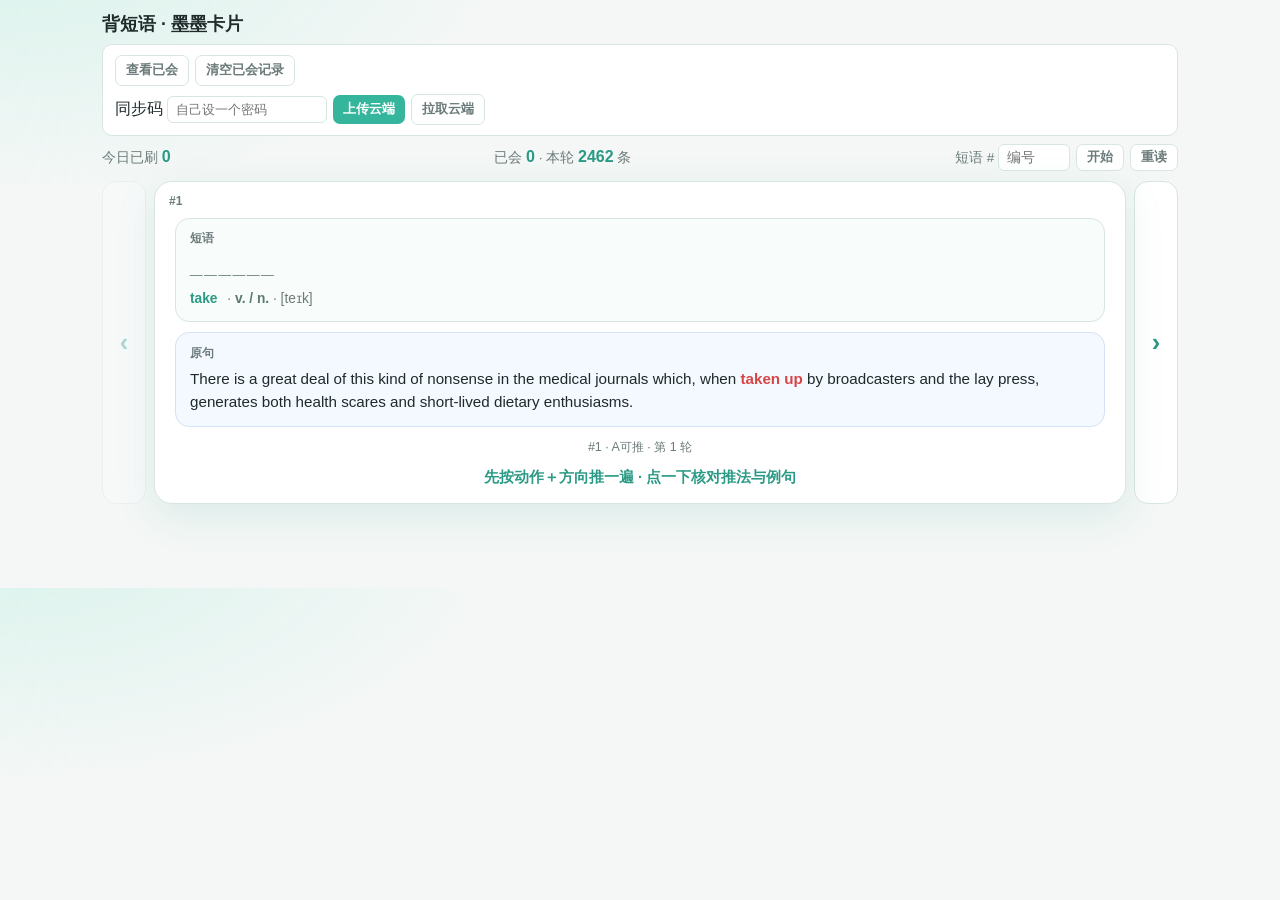
==== commit 8978653c: "Hide top phrase before reveal; fill it into the example sentence. When a real 原句 exists, covered car" ====
--- a/index.html
+++ b/index.html
@@ -1,10 +1,10 @@
 <!DOCTYPE html>
-<html lang="zh-CN" data-layout-rev="tip-multiline-blank-v2">
+<html lang="zh-CN" data-layout-rev="phrase-in-sentence-v1">
 <head>
 <meta charset="UTF-8" />
 <meta http-equiv="Cache-Control" content="no-cache, no-store, must-revalidate" />
 <meta http-equiv="Pragma" content="no-cache" />
-<meta name="app-layout" content="tip-multiline-blank-v2" />
+<meta name="app-layout" content="phrase-in-sentence-v1" />
 <meta name="viewport" content="width=device-width, initial-scale=1" />
 <title>背短语 · 墨墨卡片</title>
 <style>
@@ -1070,7 +1070,7 @@
   toggleRowMeaning(item, id, w, true);
 });
 
-const PHRASE_DECK_BUILD = 16;
+const PHRASE_DECK_BUILD = 17;
 /** 短语牌组来自《短语三档手册》2462 条（A可推/B多义/C不可拆）；无独立例句时不展示原句行。 */
 const SOURCE_SENTENCES = {
   "abandon hope": {
@@ -1441,17 +1441,24 @@
   const card = $("cardTap");
   const sourceEl = $("cardPhraseSource");
   card.classList.remove("recall-say", "recall-sentence", "revealed");
-  $("cardPhraseEn").innerHTML = formatPhraseEnHtml(p);
   const src = String(p.source || "").trim();
   const phrase = String(p.phrase || "").trim();
   const selfSource = !!src && src.toLowerCase() === phrase.toLowerCase();
-  if (!src || selfSource) {
+  const hasSentence = !!src && !selfSource;
+  if (!hasSentence) {
+    // No usable 原句: keep the phrase in the top box.
+    $("cardPhraseEn").innerHTML = formatPhraseEnHtml(p);
     sourceEl.hidden = true;
     sourceEl.innerHTML = "";
+  } else if (cardRevealed) {
+    $("cardPhraseEn").innerHTML = formatPhraseEnHtml(p);
+    sourceEl.hidden = false;
+    sourceEl.innerHTML = sourceSentenceHtml(p, true);
   } else {
+    // Covered: hide top 短语; put the phrase into 原句 instead of a blank.
+    $("cardPhraseEn").innerHTML = hiddenPhraseHtml();
     sourceEl.hidden = false;
-    // Before reveal: visible underscore blank; after reveal: highlight the phrase span.
-    sourceEl.innerHTML = sourceSentenceHtml(p, !!cardRevealed);
+    sourceEl.innerHTML = sourceSentenceHtml(p, true);
   }
   const tipWrap = $("cardPhraseTipWrap");
   const tip = String(($("cardPhraseTip") && $("cardPhraseTip").textContent) || "").trim();
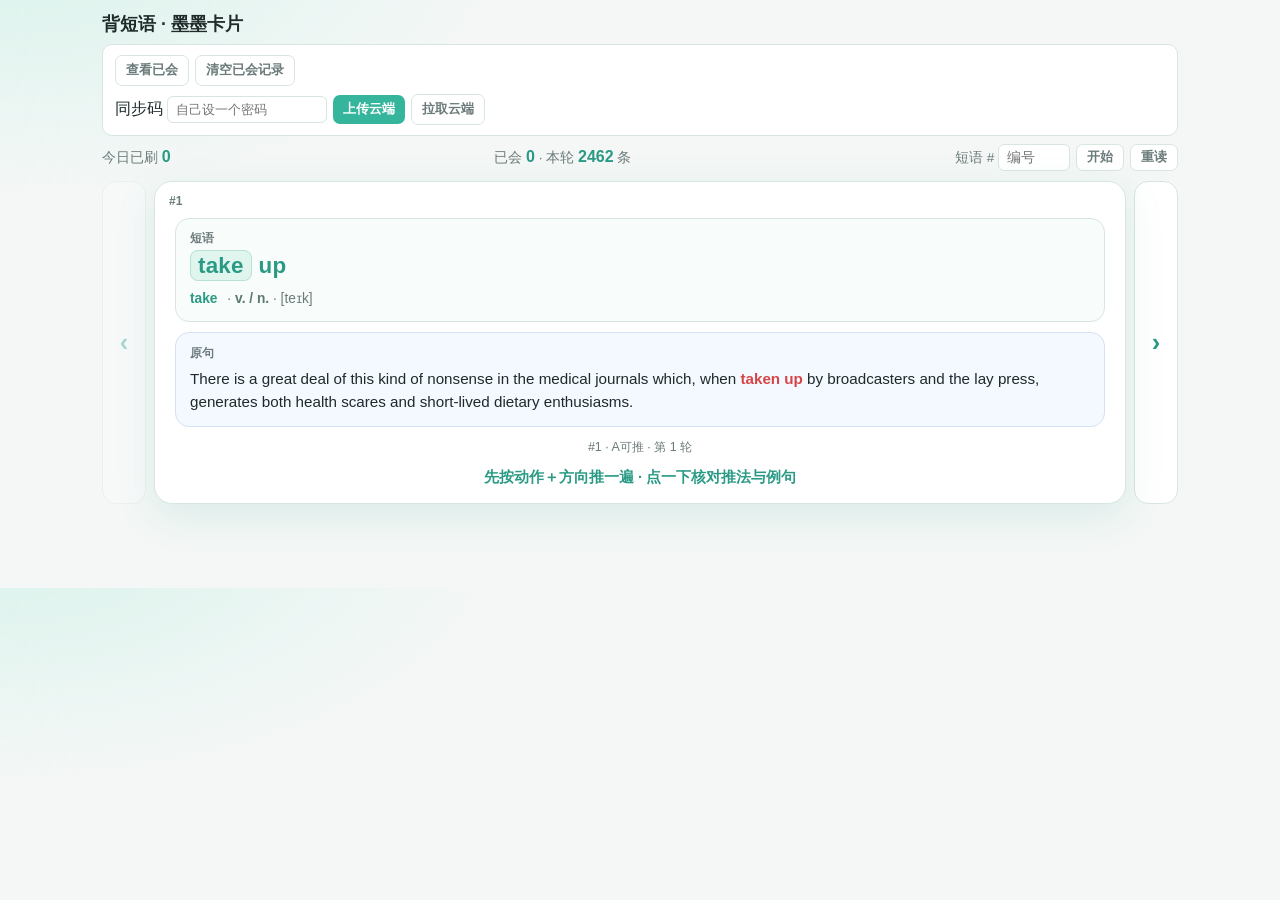
==== commit 9befe86f: "Show the target phrase in the top 短语 box again. Keep 原句 filled with the phrase (no cloze blank); sto" ====
--- a/index.html
+++ b/index.html
@@ -1,10 +1,10 @@
 <!DOCTYPE html>
-<html lang="zh-CN" data-layout-rev="phrase-in-sentence-v1">
+<html lang="zh-CN" data-layout-rev="phrase-on-top-v1">
 <head>
 <meta charset="UTF-8" />
 <meta http-equiv="Cache-Control" content="no-cache, no-store, must-revalidate" />
 <meta http-equiv="Pragma" content="no-cache" />
-<meta name="app-layout" content="phrase-in-sentence-v1" />
+<meta name="app-layout" content="phrase-on-top-v1" />
 <meta name="viewport" content="width=device-width, initial-scale=1" />
 <title>背短语 · 墨墨卡片</title>
 <style>
@@ -1070,7 +1070,7 @@
   toggleRowMeaning(item, id, w, true);
 });
 
-const PHRASE_DECK_BUILD = 17;
+const PHRASE_DECK_BUILD = 18;
 /** 短语牌组来自《短语三档手册》2462 条（A可推/B多义/C不可拆）；无独立例句时不展示原句行。 */
 const SOURCE_SENTENCES = {
   "abandon hope": {
@@ -1445,18 +1445,12 @@
   const phrase = String(p.phrase || "").trim();
   const selfSource = !!src && src.toLowerCase() === phrase.toLowerCase();
   const hasSentence = !!src && !selfSource;
+  // Always show the phrase in the top 短语 box; when 原句 exists, also fill it there (no blank).
+  $("cardPhraseEn").innerHTML = formatPhraseEnHtml(p);
   if (!hasSentence) {
-    // No usable 原句: keep the phrase in the top box.
-    $("cardPhraseEn").innerHTML = formatPhraseEnHtml(p);
     sourceEl.hidden = true;
     sourceEl.innerHTML = "";
-  } else if (cardRevealed) {
-    $("cardPhraseEn").innerHTML = formatPhraseEnHtml(p);
-    sourceEl.hidden = false;
-    sourceEl.innerHTML = sourceSentenceHtml(p, true);
   } else {
-    // Covered: hide top 短语; put the phrase into 原句 instead of a blank.
-    $("cardPhraseEn").innerHTML = hiddenPhraseHtml();
     sourceEl.hidden = false;
     sourceEl.innerHTML = sourceSentenceHtml(p, true);
   }
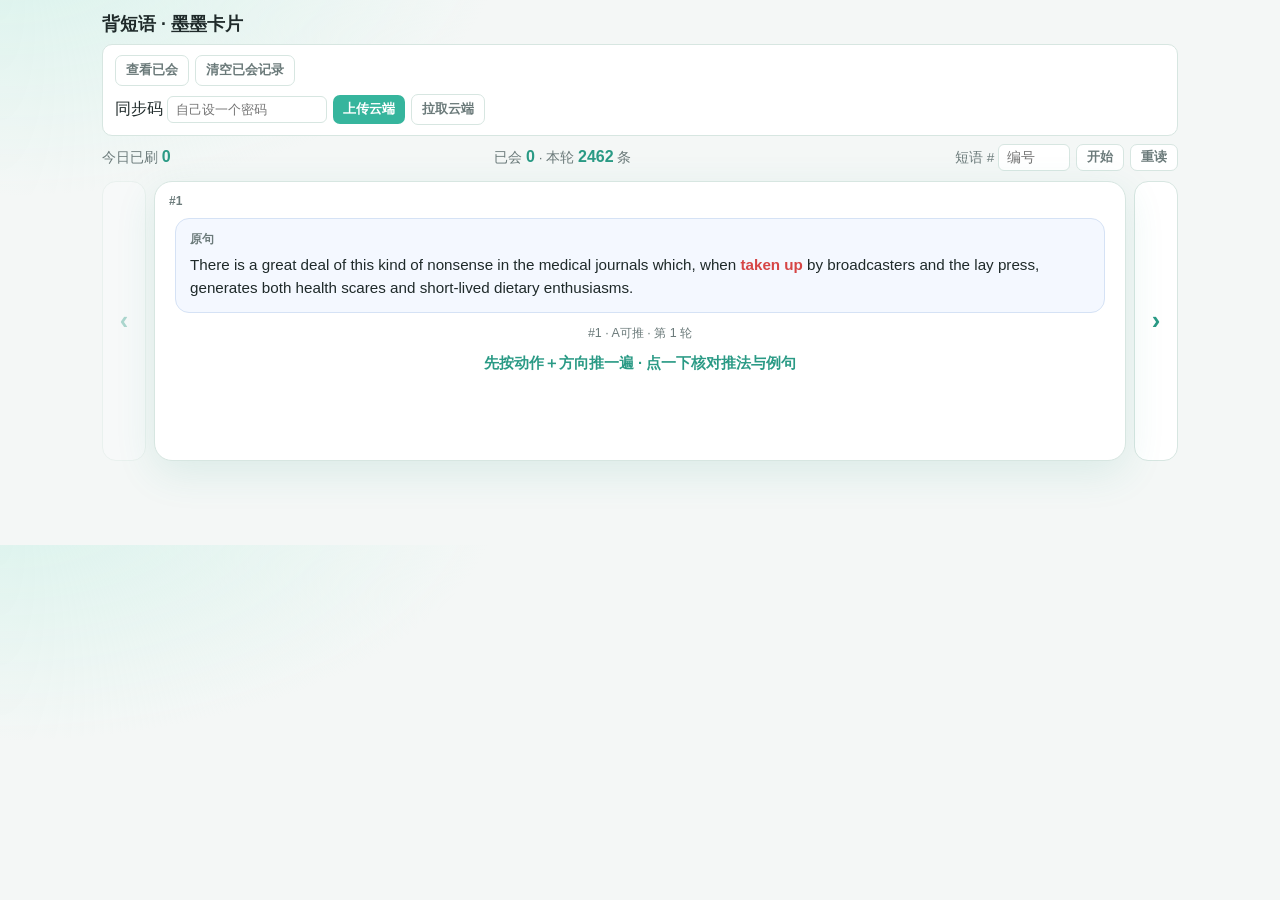
==== commit 4c5f7272: "Hide the 短语 row before reveal; show only the filled sentence. Covered cards with a real 原句 use sente" ====
--- a/index.html
+++ b/index.html
@@ -1,10 +1,10 @@
 <!DOCTYPE html>
-<html lang="zh-CN" data-layout-rev="phrase-on-top-v1">
+<html lang="zh-CN" data-layout-rev="sentence-only-covered-v1">
 <head>
 <meta charset="UTF-8" />
 <meta http-equiv="Cache-Control" content="no-cache, no-store, must-revalidate" />
 <meta http-equiv="Pragma" content="no-cache" />
-<meta name="app-layout" content="phrase-on-top-v1" />
+<meta name="app-layout" content="sentence-only-covered-v1" />
 <meta name="viewport" content="width=device-width, initial-scale=1" />
 <title>背短语 · 墨墨卡片</title>
 <style>
@@ -186,6 +186,8 @@
   .card-pair-sentence .card-pair-en {
     background: #f4f8ff; border: 1px solid #d5e2f5;
   }
+  /* Covered + has 原句: only the sentence is shown (短语 row hidden). */
+  .flash-card.sentence-only .card-pair-phrase { display: none; }
   .card-pair-en .label, .card-pair-zh .label {
     display: block; margin-bottom: 4px; font-size: 0.72rem; font-weight: 700;
     letter-spacing: 0.04em; color: var(--muted);
@@ -1070,7 +1072,7 @@
   toggleRowMeaning(item, id, w, true);
 });
 
-const PHRASE_DECK_BUILD = 18;
+const PHRASE_DECK_BUILD = 19;
 /** 短语牌组来自《短语三档手册》2462 条（A可推/B多义/C不可拆）；无独立例句时不展示原句行。 */
 const SOURCE_SENTENCES = {
   "abandon hope": {
@@ -1440,18 +1442,19 @@
 function paintCardFace(p) {
   const card = $("cardTap");
   const sourceEl = $("cardPhraseSource");
-  card.classList.remove("recall-say", "recall-sentence", "revealed");
+  card.classList.remove("recall-say", "recall-sentence", "revealed", "sentence-only");
   const src = String(p.source || "").trim();
   const phrase = String(p.phrase || "").trim();
   const selfSource = !!src && src.toLowerCase() === phrase.toLowerCase();
   const hasSentence = !!src && !selfSource;
-  // Always show the phrase in the top 短语 box; when 原句 exists, also fill it there (no blank).
+  // Phrase text stays in the DOM for reveal; covered + 原句 hides the whole 短语 row.
   $("cardPhraseEn").innerHTML = formatPhraseEnHtml(p);
   if (!hasSentence) {
     sourceEl.hidden = true;
     sourceEl.innerHTML = "";
   } else {
     sourceEl.hidden = false;
+    // Fill the phrase into 原句 (no cloze blank).
     sourceEl.innerHTML = sourceSentenceHtml(p, true);
   }
   const tipWrap = $("cardPhraseTipWrap");
@@ -1464,6 +1467,7 @@
     return;
   }
   card.classList.add("recall-say");
+  if (hasSentence) card.classList.add("sentence-only");
   if (tipWrap) tipWrap.hidden = true;
   $("cardHint").hidden = false;
   $("cardActions").hidden = true;
